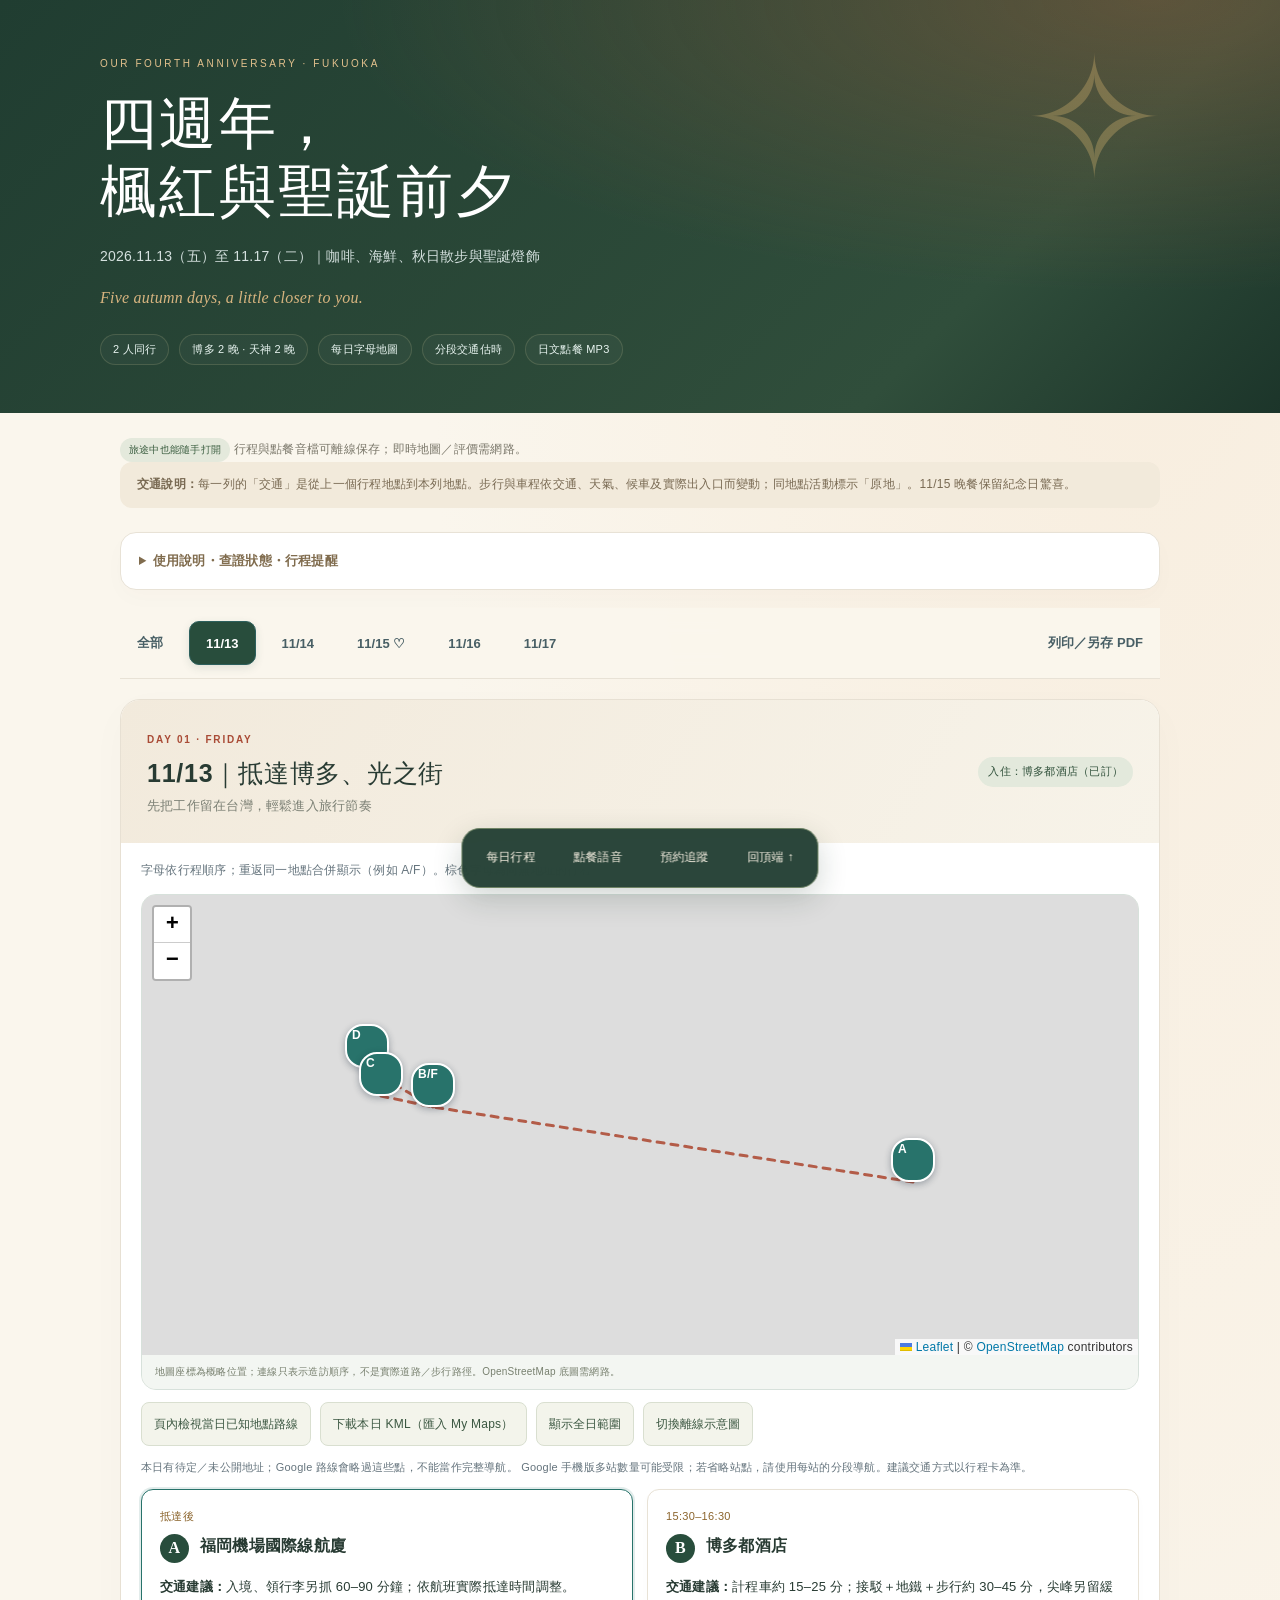
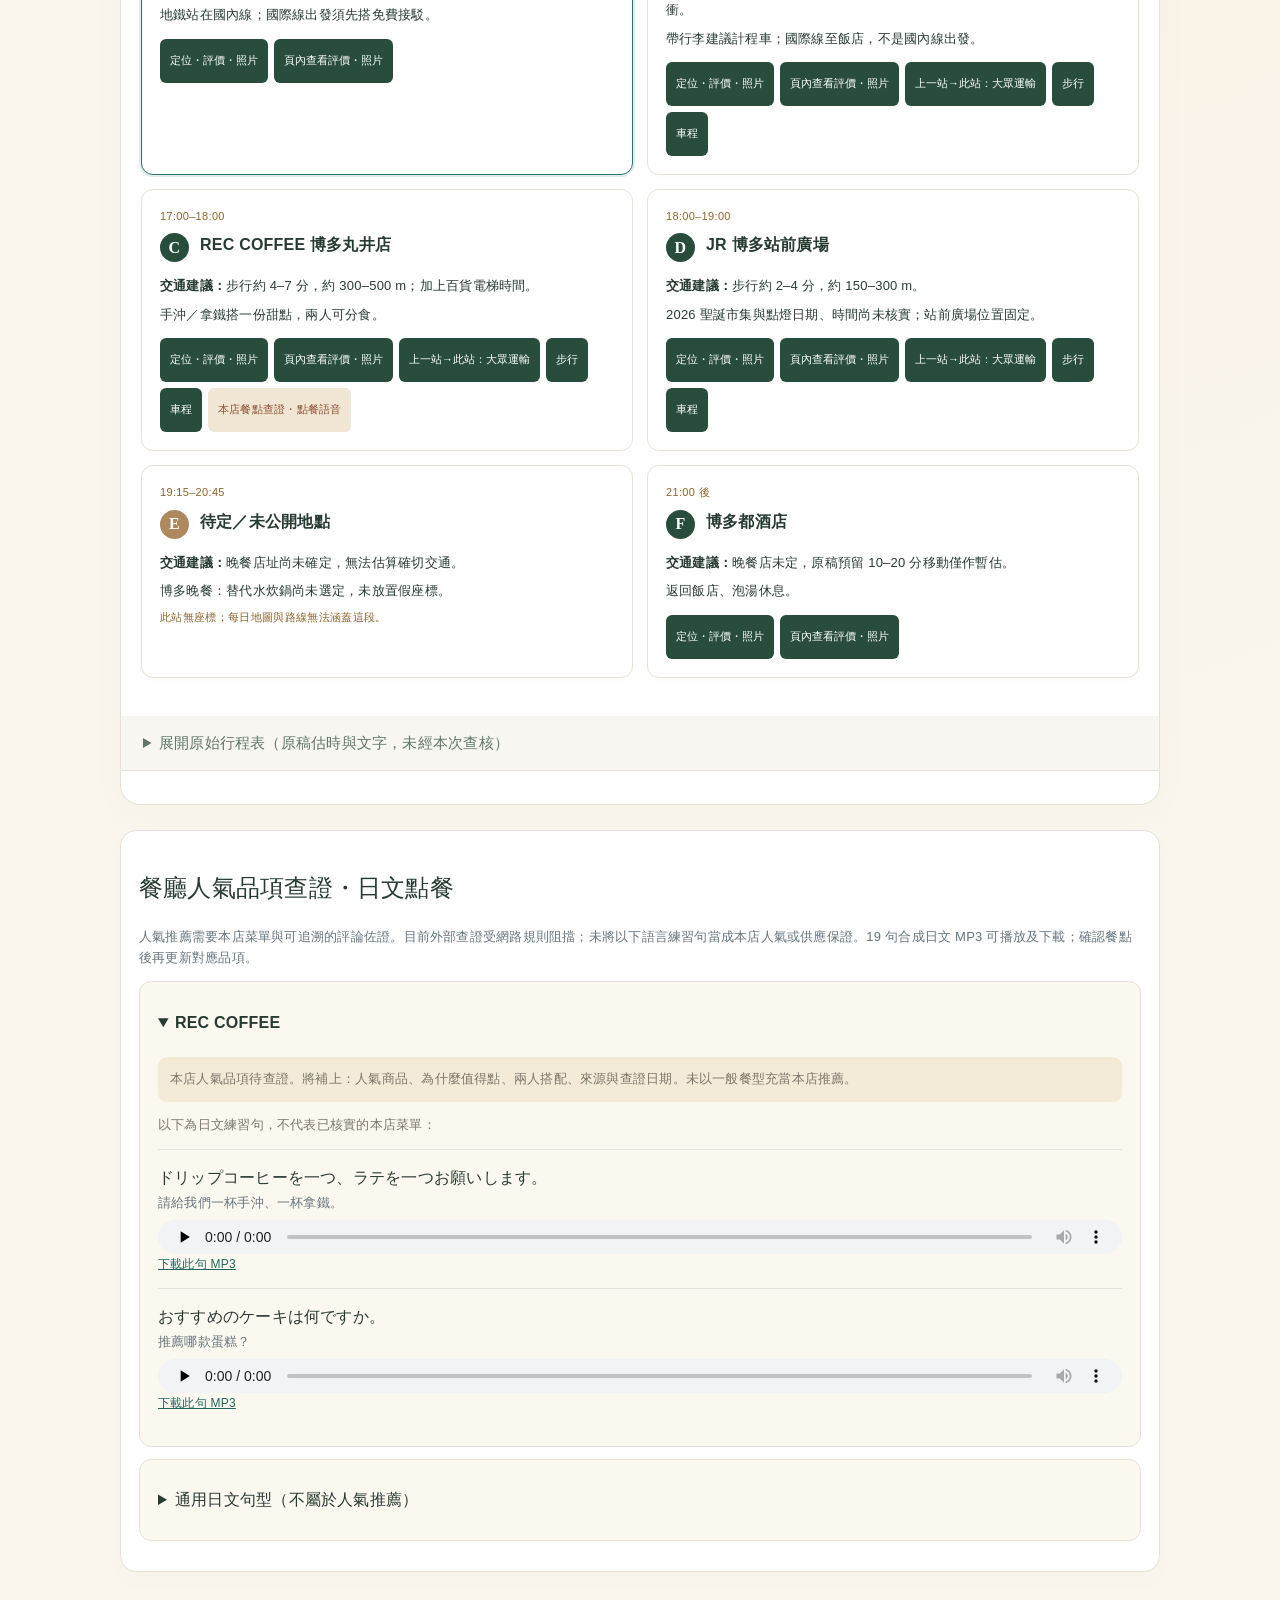
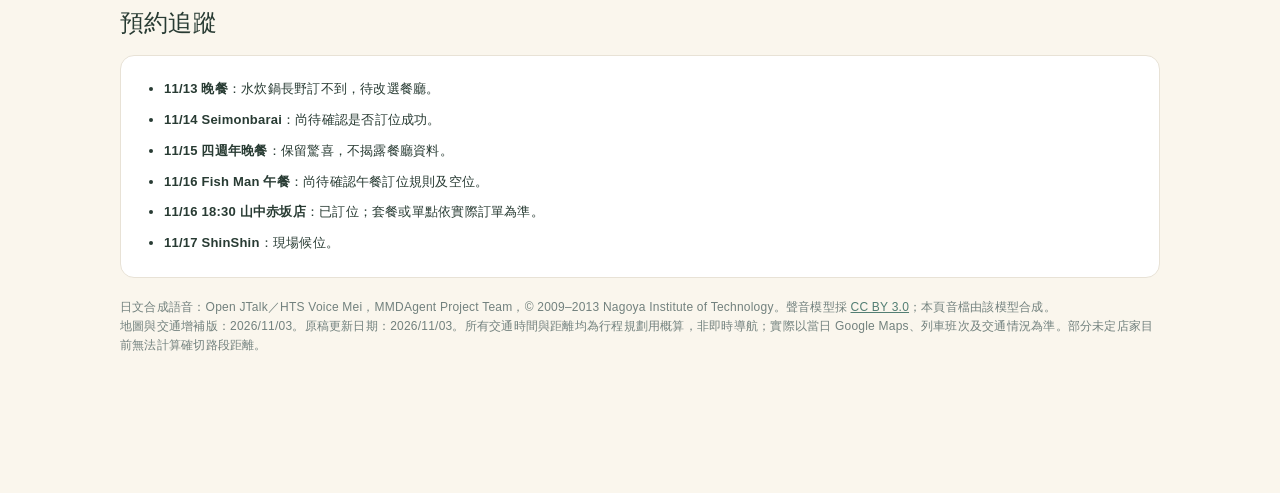
==== offline.html @ ae0b799a "Prepare mobile Fukuoka anniversary itinerary and offline audio" ====
<!doctype html>
<html lang="zh-Hant">
<head>
<meta charset="utf-8"><meta name="viewport" content="width=device-width,initial-scale=1,viewport-fit=cover">
<title>四週年福岡旅行｜每日地圖・交通・評價・日文點餐</title>
<style>
:root{--ink:#23313a;--sub:#65747d;--bg:#f6f4ef;--card:#fff;--line:#e5e5df;--accent:#b35c48;--gold:#d9a75f;--teal:#28736b}*{box-sizing:border-box}body{margin:0;background:var(--bg);color:var(--ink);font:15px/1.6 -apple-system,BlinkMacSystemFont,"Noto Sans TC","PingFang TC",sans-serif}.hero{background:linear-gradient(130deg,#172e34,#315e5d);color:white;padding:48px max(22px,calc((100vw - 1040px)/2)) 36px}.eyebrow{font-size:12px;letter-spacing:.23em;color:#e4c28e}.hero h1{font-family:Georgia,"Noto Serif TC",serif;font-size:clamp(30px,5vw,48px);line-height:1.2;margin:13px 0}.hero p{color:#d5e1df;margin:0}.stats{display:flex;flex-wrap:wrap;gap:10px;margin-top:23px}.chip{padding:6px 12px;border:1px solid #71918c;border-radius:99px;font-size:12px;color:#e8f4f0}.container{max-width:1040px;margin:0 auto;padding:25px 20px 70px}.notice{border-left:4px solid var(--gold);background:#fff8e9;padding:13px 17px;border-radius:7px;margin-bottom:24px}.toolbar{display:flex;gap:9px;flex-wrap:wrap;margin:0 0 22px}.toolbar button{border:1px solid #d7dbd5;background:white;border-radius:100px;padding:9px 16px;font-weight:650;color:#485f65;cursor:pointer}.toolbar button.active{background:#2d605d;color:white;border-color:#2d605d}.day{background:var(--card);border:1px solid var(--line);border-radius:16px;margin:0 0 25px;overflow:hidden;box-shadow:0 8px 24px #26342b08}.dayhead{background:#f0eee8;display:flex;justify-content:space-between;align-items:center;gap:18px;padding:21px 23px}.dayhead small{letter-spacing:.1em;color:#8c6b4b;font-weight:750}.dayhead h2{margin:3px 0 3px;font-size:23px}.dayhead p{margin:0;color:var(--sub);font-size:13px}.hotel{background:#e0eae6;color:#275951;border-radius:8px;padding:6px 10px;font-size:12px;white-space:nowrap}.tablewrap{overflow-x:auto}table{border-collapse:collapse;width:100%;min-width:840px}th{text-align:left;background:#fbfbf9;color:#6c7372;font-size:12px;letter-spacing:.04em;padding:13px 12px;border-bottom:1px solid var(--line)}td{padding:13px 12px;border-bottom:1px solid #efeee9;vertical-align:top}tbody tr:last-child td{border-bottom:0}td.time{font-weight:700;white-space:nowrap;color:#42625e}td.activity{min-width:200px;font-weight:650}td.mode{min-width:150px}td.dist{min-width:110px;font-variant-numeric:tabular-nums}td.note{min-width:220px;color:#68767a;font-size:13px}.tag{display:inline-block;border-radius:6px;padding:2px 7px;margin-top:4px;font-size:11px;font-weight:650}.done{background:#e1f0e9;color:#217254}.pending{background:#fff0d7;color:#946721}.free{background:#e8eff9;color:#536e9a}.secret{background:#f3e6ee;color:#865a72}.links{margin:0;padding:14px 22px 19px;border-top:1px solid var(--line);display:flex;gap:15px;flex-wrap:wrap}.links a{color:#21665e;font-size:13px;text-decoration:none;font-weight:650}.section-title{font-size:21px;margin:32px 0 13px}.tracking{background:white;padding:18px 22px;border-radius:14px;border:1px solid var(--line)}.tracking ul{margin:0;padding-left:21px}.tracking li{padding:5px 0}.foot{font-size:12px;color:#72817e;margin-top:20px}.foot a{color:#527e73}@media(max-width:660px){.hero{padding:38px 21px 30px}.dayhead{padding:18px;display:block}.hotel{display:inline-block;margin-top:10px}.container{padding:18px 12px}.dayhead h2{font-size:21px}.tablewrap{margin:0}.notice{font-size:13px}}@media print{.hero{-webkit-print-color-adjust:exact;print-color-adjust:exact}.toolbar{display:none}.day{break-inside:avoid;box-shadow:none}body{background:white}.container{padding:8px}}

.planner{margin:18px 0}.mapintro{font-size:13px;color:#65747d}.mapbox{position:relative;margin-top:14px;border:1px solid #d7e1db;border-radius:14px;overflow:hidden;background:#eef1e7}.leafmap{height:420px;width:100%}.mapcaption{padding:9px 13px;background:#f3f6f2;font-size:12px}.routebar{display:flex;gap:9px;flex-wrap:wrap;margin:12px 0}.routebar a,.mapbtn{display:inline-block;color:#245e55;background:#edf4ee;border:1px solid #c8d9cf;border-radius:8px;padding:8px 12px;text-decoration:none;font-size:13px}.stops{display:grid;grid-template-columns:repeat(2,minmax(0,1fr));gap:10px}.stop{padding:14px;border:1px solid #e2e5dc;border-radius:12px;background:#fff}.stop.selected{border-color:#28736b;box-shadow:0 0 0 2px #28736b22}.stop h3{font-size:15px;line-height:1.5;margin:3px 0 8px}.stop p{font-size:13px;margin:5px 0}.letter{background:#28736b;color:white;border-radius:50%;width:29px;height:29px;display:inline-grid;place-items:center;margin-right:6px;font-weight:bold}.pendingletter{background:#99774f}.stoplinks{display:flex;flex-wrap:wrap;gap:8px;margin-top:8px}.stoplinks a,.stoplinks button{font:inherit;font-size:12px;color:#21665e;background:#f2f6f0;border:1px solid #dae4d7;border-radius:7px;padding:7px 9px;cursor:pointer;text-decoration:none}.flag{font-size:12px;color:#8b642c}.mapmarker{border-radius:18px;background:#28736b;color:#fff;border:2px solid #fff;box-shadow:0 2px 7px #1235;display:grid;place-items:center;font-weight:750;font-size:12px;white-space:nowrap;padding:0 5px}.livepanel{margin-top:14px;border-radius:12px;border:1px solid #dce4db;padding:14px;background:#f6f8f3}.livepanel h3{margin:0 0 7px;font-size:16px}.livepanel iframe{display:block;width:100%;height:320px;border:0;border-radius:10px;background:#e8eee7}.livepanel p{font-size:12px;color:#65747d}.photo{margin-top:10px}.photo img{width:100%;max-height:300px;object-fit:cover;border-radius:10px}.photo figcaption{font-size:12px}.menubox{padding:14px;border:1px solid #e2e5dc;border-radius:12px;background:#fffcf6;margin:12px 0}.menubox summary{font-weight:700;cursor:pointer}.phrase{border-top:1px solid #e5e5df;padding:10px 0}.phrase strong{display:block;font-size:16px}.phrase span{display:block;color:#65747d;font-size:13px}.phrase audio{display:block;width:100%;height:34px;margin-top:6px}.phrase a{color:#21665e;font-size:12px}.summarynotes{padding:18px;border:1px solid #d5dfd7;border-radius:14px;background:#fff;margin:18px 0}.summarynotes li{margin:7px 0}.fallback{height:420px;background:#edf1e8;display:none}.fallback svg{width:100%;height:100%}.legend{font-size:12px;color:#65747d}.day>.planner{padding:0 20px 20px}details.original summary{padding:15px 22px;cursor:pointer;background:#f7f6f0;color:#60756b}.audiointro{font-size:13px;color:#65747d}.notice a{color:#21665e}@media(max-width:660px){.stops{grid-template-columns:1fr}.leafmap,.fallback{height:350px}.day>.planner{padding:0 12px 12px}.livepanel iframe{height:280px}}@media print{.leafmap,.livepanel iframe,.routebar,audio{display:none}.fallback{display:block!important;height:300px}.stops{grid-template-columns:1fr 1fr}.day{break-inside:auto}.stop,.menubox{break-inside:avoid}.original{display:none}.stoplinks button{display:none}}

/* required styles */

.leaflet-pane,
.leaflet-tile,
.leaflet-marker-icon,
.leaflet-marker-shadow,
.leaflet-tile-container,
.leaflet-pane > svg,
.leaflet-pane > canvas,
.leaflet-zoom-box,
.leaflet-image-layer,
.leaflet-layer {
	position: absolute;
	left: 0;
	top: 0;
	}
.leaflet-container {
	overflow: hidden;
	}
.leaflet-tile,
.leaflet-marker-icon,
.leaflet-marker-shadow {
	-webkit-user-select: none;
	   -moz-user-select: none;
	        user-select: none;
	  -webkit-user-drag: none;
	}
/* Prevents IE11 from highlighting tiles in blue */
.leaflet-tile::selection {
	background: transparent;
}
/* Safari renders non-retina tile on retina better with this, but Chrome is worse */
.leaflet-safari .leaflet-tile {
	image-rendering: -webkit-optimize-contrast;
	}
/* hack that prevents hw layers "stretching" when loading new tiles */
.leaflet-safari .leaflet-tile-container {
	width: 1600px;
	height: 1600px;
	-webkit-transform-origin: 0 0;
	}
.leaflet-marker-icon,
.leaflet-marker-shadow {
	display: block;
	}
/* .leaflet-container svg: reset svg max-width decleration shipped in Joomla! (joomla.org) 3.x */
/* .leaflet-container img: map is broken in FF if you have max-width: 100% on tiles */
.leaflet-container .leaflet-overlay-pane svg {
	max-width: none !important;
	max-height: none !important;
	}
.leaflet-container .leaflet-marker-pane img,
.leaflet-container .leaflet-shadow-pane img,
.leaflet-container .leaflet-tile-pane img,
.leaflet-container img.leaflet-image-layer,
.leaflet-container .leaflet-tile {
	max-width: none !important;
	max-height: none !important;
	width: auto;
	padding: 0;
	}

.leaflet-container img.leaflet-tile {
	/* See: https://bugs.chromium.org/p/chromium/issues/detail?id=600120 */
	mix-blend-mode: plus-lighter;
}

.leaflet-container.leaflet-touch-zoom {
	-ms-touch-action: pan-x pan-y;
	touch-action: pan-x pan-y;
	}
.leaflet-container.leaflet-touch-drag {
	-ms-touch-action: pinch-zoom;
	/* Fallback for FF which doesn't support pinch-zoom */
	touch-action: none;
	touch-action: pinch-zoom;
}
.leaflet-container.leaflet-touch-drag.leaflet-touch-zoom {
	-ms-touch-action: none;
	touch-action: none;
}
.leaflet-container {
	-webkit-tap-highlight-color: transparent;
}
.leaflet-container a {
	-webkit-tap-highlight-color: rgba(51, 181, 229, 0.4);
}
.leaflet-tile {
	filter: inherit;
	visibility: hidden;
	}
.leaflet-tile-loaded {
	visibility: inherit;
	}
.leaflet-zoom-box {
	width: 0;
	height: 0;
	-moz-box-sizing: border-box;
	     box-sizing: border-box;
	z-index: 800;
	}
/* workaround for https://bugzilla.mozilla.org/show_bug.cgi?id=888319 */
.leaflet-overlay-pane svg {
	-moz-user-select: none;
	}

.leaflet-pane         { z-index: 400; }

.leaflet-tile-pane    { z-index: 200; }
.leaflet-overlay-pane { z-index: 400; }
.leaflet-shadow-pane  { z-index: 500; }
.leaflet-marker-pane  { z-index: 600; }
.leaflet-tooltip-pane   { z-index: 650; }
.leaflet-popup-pane   { z-index: 700; }

.leaflet-map-pane canvas { z-index: 100; }
.leaflet-map-pane svg    { z-index: 200; }

.leaflet-vml-shape {
	width: 1px;
	height: 1px;
	}
.lvml {
	behavior: url(#default#VML);
	display: inline-block;
	position: absolute;
	}


/* control positioning */

.leaflet-control {
	position: relative;
	z-index: 800;
	pointer-events: visiblePainted; /* IE 9-10 doesn't have auto */
	pointer-events: auto;
	}
.leaflet-top,
.leaflet-bottom {
	position: absolute;
	z-index: 1000;
	pointer-events: none;
	}
.leaflet-top {
	top: 0;
	}
.leaflet-right {
	right: 0;
	}
.leaflet-bottom {
	bottom: 0;
	}
.leaflet-left {
	left: 0;
	}
.leaflet-control {
	float: left;
	clear: both;
	}
.leaflet-right .leaflet-control {
	float: right;
	}
.leaflet-top .leaflet-control {
	margin-top: 10px;
	}
.leaflet-bottom .leaflet-control {
	margin-bottom: 10px;
	}
.leaflet-left .leaflet-control {
	margin-left: 10px;
	}
.leaflet-right .leaflet-control {
	margin-right: 10px;
	}


/* zoom and fade animations */

.leaflet-fade-anim .leaflet-popup {
	opacity: 0;
	-webkit-transition: opacity 0.2s linear;
	   -moz-transition: opacity 0.2s linear;
	        transition: opacity 0.2s linear;
	}
.leaflet-fade-anim .leaflet-map-pane .leaflet-popup {
	opacity: 1;
	}
.leaflet-zoom-animated {
	-webkit-transform-origin: 0 0;
	    -ms-transform-origin: 0 0;
	        transform-origin: 0 0;
	}
svg.leaflet-zoom-animated {
	will-change: transform;
}

.leaflet-zoom-anim .leaflet-zoom-animated {
	-webkit-transition: -webkit-transform 0.25s cubic-bezier(0,0,0.25,1);
	   -moz-transition:    -moz-transform 0.25s cubic-bezier(0,0,0.25,1);
	        transition:         transform 0.25s cubic-bezier(0,0,0.25,1);
	}
.leaflet-zoom-anim .leaflet-tile,
.leaflet-pan-anim .leaflet-tile {
	-webkit-transition: none;
	   -moz-transition: none;
	        transition: none;
	}

.leaflet-zoom-anim .leaflet-zoom-hide {
	visibility: hidden;
	}


/* cursors */

.leaflet-interactive {
	cursor: pointer;
	}
.leaflet-grab {
	cursor: -webkit-grab;
	cursor:    -moz-grab;
	cursor:         grab;
	}
.leaflet-crosshair,
.leaflet-crosshair .leaflet-interactive {
	cursor: crosshair;
	}
.leaflet-popup-pane,
.leaflet-control {
	cursor: auto;
	}
.leaflet-dragging .leaflet-grab,
.leaflet-dragging .leaflet-grab .leaflet-interactive,
.leaflet-dragging .leaflet-marker-draggable {
	cursor: move;
	cursor: -webkit-grabbing;
	cursor:    -moz-grabbing;
	cursor:         grabbing;
	}

/* marker & overlays interactivity */
.leaflet-marker-icon,
.leaflet-marker-shadow,
.leaflet-image-layer,
.leaflet-pane > svg path,
.leaflet-tile-container {
	pointer-events: none;
	}

.leaflet-marker-icon.leaflet-interactive,
.leaflet-image-layer.leaflet-interactive,
.leaflet-pane > svg path.leaflet-interactive,
svg.leaflet-image-layer.leaflet-interactive path {
	pointer-events: visiblePainted; /* IE 9-10 doesn't have auto */
	pointer-events: auto;
	}

/* visual tweaks */

.leaflet-container {
	background: #ddd;
	outline-offset: 1px;
	}
.leaflet-container a {
	color: #0078A8;
	}
.leaflet-zoom-box {
	border: 2px dotted #38f;
	background: rgba(255,255,255,0.5);
	}


/* general typography */
.leaflet-container {
	font-family: "Helvetica Neue", Arial, Helvetica, sans-serif;
	font-size: 12px;
	font-size: 0.75rem;
	line-height: 1.5;
	}


/* general toolbar styles */

.leaflet-bar {
	box-shadow: 0 1px 5px rgba(0,0,0,0.65);
	border-radius: 4px;
	}
.leaflet-bar a {
	background-color: #fff;
	border-bottom: 1px solid #ccc;
	width: 26px;
	height: 26px;
	line-height: 26px;
	display: block;
	text-align: center;
	text-decoration: none;
	color: black;
	}
.leaflet-bar a,
.leaflet-control-layers-toggle {
	background-position: 50% 50%;
	background-repeat: no-repeat;
	display: block;
	}
.leaflet-bar a:hover,
.leaflet-bar a:focus {
	background-color: #f4f4f4;
	}
.leaflet-bar a:first-child {
	border-top-left-radius: 4px;
	border-top-right-radius: 4px;
	}
.leaflet-bar a:last-child {
	border-bottom-left-radius: 4px;
	border-bottom-right-radius: 4px;
	border-bottom: none;
	}
.leaflet-bar a.leaflet-disabled {
	cursor: default;
	background-color: #f4f4f4;
	color: #bbb;
	}

.leaflet-touch .leaflet-bar a {
	width: 30px;
	height: 30px;
	line-height: 30px;
	}
.leaflet-touch .leaflet-bar a:first-child {
	border-top-left-radius: 2px;
	border-top-right-radius: 2px;
	}
.leaflet-touch .leaflet-bar a:last-child {
	border-bottom-left-radius: 2px;
	border-bottom-right-radius: 2px;
	}

/* zoom control */

.leaflet-control-zoom-in,
.leaflet-control-zoom-out {
	font: bold 18px 'Lucida Console', Monaco, monospace;
	text-indent: 1px;
	}

.leaflet-touch .leaflet-control-zoom-in, .leaflet-touch .leaflet-control-zoom-out  {
	font-size: 22px;
	}


/* layers control */

.leaflet-control-layers {
	box-shadow: 0 1px 5px rgba(0,0,0,0.4);
	background: #fff;
	border-radius: 5px;
	}
.leaflet-control-layers-toggle {
	background-image: url(images/layers.png);
	width: 36px;
	height: 36px;
	}
.leaflet-retina .leaflet-control-layers-toggle {
	background-image: url(images/layers-2x.png);
	background-size: 26px 26px;
	}
.leaflet-touch .leaflet-control-layers-toggle {
	width: 44px;
	height: 44px;
	}
.leaflet-control-layers .leaflet-control-layers-list,
.leaflet-control-layers-expanded .leaflet-control-layers-toggle {
	display: none;
	}
.leaflet-control-layers-expanded .leaflet-control-layers-list {
	display: block;
	position: relative;
	}
.leaflet-control-layers-expanded {
	padding: 6px 10px 6px 6px;
	color: #333;
	background: #fff;
	}
.leaflet-control-layers-scrollbar {
	overflow-y: scroll;
	overflow-x: hidden;
	padding-right: 5px;
	}
.leaflet-control-layers-selector {
	margin-top: 2px;
	position: relative;
	top: 1px;
	}
.leaflet-control-layers label {
	display: block;
	font-size: 13px;
	font-size: 1.08333em;
	}
.leaflet-control-layers-separator {
	height: 0;
	border-top: 1px solid #ddd;
	margin: 5px -10px 5px -6px;
	}

/* Default icon URLs */
.leaflet-default-icon-path { /* used only in path-guessing heuristic, see L.Icon.Default */
	background-image: url(images/marker-icon.png);
	}


/* attribution and scale controls */

.leaflet-container .leaflet-control-attribution {
	background: #fff;
	background: rgba(255, 255, 255, 0.8);
	margin: 0;
	}
.leaflet-control-attribution,
.leaflet-control-scale-line {
	padding: 0 5px;
	color: #333;
	line-height: 1.4;
	}
.leaflet-control-attribution a {
	text-decoration: none;
	}
.leaflet-control-attribution a:hover,
.leaflet-control-attribution a:focus {
	text-decoration: underline;
	}
.leaflet-attribution-flag {
	display: inline !important;
	vertical-align: baseline !important;
	width: 1em;
	height: 0.6669em;
	}
.leaflet-left .leaflet-control-scale {
	margin-left: 5px;
	}
.leaflet-bottom .leaflet-control-scale {
	margin-bottom: 5px;
	}
.leaflet-control-scale-line {
	border: 2px solid #777;
	border-top: none;
	line-height: 1.1;
	padding: 2px 5px 1px;
	white-space: nowrap;
	-moz-box-sizing: border-box;
	     box-sizing: border-box;
	background: rgba(255, 255, 255, 0.8);
	text-shadow: 1px 1px #fff;
	}
.leaflet-control-scale-line:not(:first-child) {
	border-top: 2px solid #777;
	border-bottom: none;
	margin-top: -2px;
	}
.leaflet-control-scale-line:not(:first-child):not(:last-child) {
	border-bottom: 2px solid #777;
	}

.leaflet-touch .leaflet-control-attribution,
.leaflet-touch .leaflet-control-layers,
.leaflet-touch .leaflet-bar {
	box-shadow: none;
	}
.leaflet-touch .leaflet-control-layers,
.leaflet-touch .leaflet-bar {
	border: 2px solid rgba(0,0,0,0.2);
	background-clip: padding-box;
	}


/* popup */

.leaflet-popup {
	position: absolute;
	text-align: center;
	margin-bottom: 20px;
	}
.leaflet-popup-content-wrapper {
	padding: 1px;
	text-align: left;
	border-radius: 12px;
	}
.leaflet-popup-content {
	margin: 13px 24px 13px 20px;
	line-height: 1.3;
	font-size: 13px;
	font-size: 1.08333em;
	min-height: 1px;
	}
.leaflet-popup-content p {
	margin: 17px 0;
	margin: 1.3em 0;
	}
.leaflet-popup-tip-container {
	width: 40px;
	height: 20px;
	position: absolute;
	left: 50%;
	margin-top: -1px;
	margin-left: -20px;
	overflow: hidden;
	pointer-events: none;
	}
.leaflet-popup-tip {
	width: 17px;
	height: 17px;
	padding: 1px;

	margin: -10px auto 0;
	pointer-events: auto;

	-webkit-transform: rotate(45deg);
	   -moz-transform: rotate(45deg);
	    -ms-transform: rotate(45deg);
	        transform: rotate(45deg);
	}
.leaflet-popup-content-wrapper,
.leaflet-popup-tip {
	background: white;
	color: #333;
	box-shadow: 0 3px 14px rgba(0,0,0,0.4);
	}
.leaflet-container a.leaflet-popup-close-button {
	position: absolute;
	top: 0;
	right: 0;
	border: none;
	text-align: center;
	width: 24px;
	height: 24px;
	font: 16px/24px Tahoma, Verdana, sans-serif;
	color: #757575;
	text-decoration: none;
	background: transparent;
	}
.leaflet-container a.leaflet-popup-close-button:hover,
.leaflet-container a.leaflet-popup-close-button:focus {
	color: #585858;
	}
.leaflet-popup-scrolled {
	overflow: auto;
	}

.leaflet-oldie .leaflet-popup-content-wrapper {
	-ms-zoom: 1;
	}
.leaflet-oldie .leaflet-popup-tip {
	width: 24px;
	margin: 0 auto;

	-ms-filter: "progid:DXImageTransform.Microsoft.Matrix(M11=0.70710678, M12=0.70710678, M21=-0.70710678, M22=0.70710678)";
	filter: progid:DXImageTransform.Microsoft.Matrix(M11=0.70710678, M12=0.70710678, M21=-0.70710678, M22=0.70710678);
	}

.leaflet-oldie .leaflet-control-zoom,
.leaflet-oldie .leaflet-control-layers,
.leaflet-oldie .leaflet-popup-content-wrapper,
.leaflet-oldie .leaflet-popup-tip {
	border: 1px solid #999;
	}


/* div icon */

.leaflet-div-icon {
	background: #fff;
	border: 1px solid #666;
	}


/* Tooltip */
/* Base styles for the element that has a tooltip */
.leaflet-tooltip {
	position: absolute;
	padding: 6px;
	background-color: #fff;
	border: 1px solid #fff;
	border-radius: 3px;
	color: #222;
	white-space: nowrap;
	-webkit-user-select: none;
	-moz-user-select: none;
	-ms-user-select: none;
	user-select: none;
	pointer-events: none;
	box-shadow: 0 1px 3px rgba(0,0,0,0.4);
	}
.leaflet-tooltip.leaflet-interactive {
	cursor: pointer;
	pointer-events: auto;
	}
.leaflet-tooltip-top:before,
.leaflet-tooltip-bottom:before,
.leaflet-tooltip-left:before,
.leaflet-tooltip-right:before {
	position: absolute;
	pointer-events: none;
	border: 6px solid transparent;
	background: transparent;
	content: "";
	}

/* Directions */

.leaflet-tooltip-bottom {
	margin-top: 6px;
}
.leaflet-tooltip-top {
	margin-top: -6px;
}
.leaflet-tooltip-bottom:before,
.leaflet-tooltip-top:before {
	left: 50%;
	margin-left: -6px;
	}
.leaflet-tooltip-top:before {
	bottom: 0;
	margin-bottom: -12px;
	border-top-color: #fff;
	}
.leaflet-tooltip-bottom:before {
	top: 0;
	margin-top: -12px;
	margin-left: -6px;
	border-bottom-color: #fff;
	}
.leaflet-tooltip-left {
	margin-left: -6px;
}
.leaflet-tooltip-right {
	margin-left: 6px;
}
.leaflet-tooltip-left:before,
.leaflet-tooltip-right:before {
	top: 50%;
	margin-top: -6px;
	}
.leaflet-tooltip-left:before {
	right: 0;
	margin-right: -12px;
	border-left-color: #fff;
	}
.leaflet-tooltip-right:before {
	left: 0;
	margin-left: -12px;
	border-right-color: #fff;
	}

/* Printing */

@media print {
	/* Prevent printers from removing background-images of controls. */
	.leaflet-control {
		-webkit-print-color-adjust: exact;
		print-color-adjust: exact;
		}
	}


:root{--ink:#283b33;--sub:#7c8075;--bg:#faf6ed;--line:#e8e2d6;--accent:#a94b36;--teal:#284d3c;--gold:#bc914d}body{background:radial-gradient(ellipse at 90% 0,#f4dfc666,transparent 45%),#faf6ed;letter-spacing:.015em}.hero{position:relative;overflow:hidden;padding:56px max(24px,calc((100vw - 1080px)/2)) 48px;background:radial-gradient(ellipse at 90% 0,#b9623d55,transparent 50%),linear-gradient(135deg,#203d31,#304e3b 75%,#1c352a)}.hero:after{content:'✧';position:absolute;right:9%;top:20px;font:170px Georgia;color:#e4be7750;pointer-events:none}.eyebrow{font-size:10px;letter-spacing:.26em}.hero h1{font-family:Georgia,"Noto Serif TC","Songti TC",serif;font-weight:500;font-size:clamp(32px,5vw,57px);letter-spacing:.04em;max-width:800px;margin:18px 0}.hero p{font-size:14px}.hero-note{font-family:Georgia,serif;font-style:italic;color:#d7b47f;margin:18px 0;font-size:16px}.chip{font-size:11px;background:#ffffff08;border-color:#b9b78b35}.container{max-width:1080px;padding-bottom:110px}.notice{background:#f2eadb;border:0;border-radius:12px;font-size:12px;color:#796a53}.summarynotes{border-radius:16px;border-color:#e8e2d6;font-size:13px;box-shadow:0 8px 22px #634b2605}.summarynotes>h2{font-family:Georgia,"Noto Serif TC",serif;font-size:24px;font-weight:500}.toolbar{position:sticky;top:0;z-index:1000;background:#faf6edf5;backdrop-filter:blur(12px);padding:13px 0;margin:0 0 20px;border-bottom:1px solid #e8e2d6;flex-wrap:nowrap;overflow:auto;scrollbar-width:none}.toolbar button{white-space:nowrap;border-radius:10px;padding:10px 16px;background:transparent;border-color:transparent;font-size:13px}.toolbar button.active{background:#284d3c;box-shadow:0 3px 9px #284d3c20}.day{border-radius:20px;border-color:#e7e0d3;box-shadow:0 12px 40px #57472e06}.dayhead{background:linear-gradient(120deg,#f2eadc,#f7f3e9);padding:26px}.dayhead small{font-size:10px;letter-spacing:.18em;color:#a94b36}.dayhead h2{font-size:25px;font-weight:550;letter-spacing:.03em}.hotel{background:#e3e9dc;color:#33533d;border-radius:20px;font-size:11px}.mapintro{font-size:12px;margin:18px 0 10px}.mapbox{border-radius:15px}.stop{position:relative;padding:18px;border-color:#e8e2d6;box-shadow:0 3px 12px #68553704}.stop h3{font-size:16px;margin:8px 0 12px;display:flex;align-items:flex-start;gap:5px}.letter{flex-shrink:0;width:29px;height:29px;background:#284d3c;font-family:Georgia,serif}.pendingletter{background:#ae8960}.stop p{font-size:13px;line-height:1.8}.stop .flag{font-size:11px;letter-spacing:.03em}.stoplinks{margin-top:12px;gap:6px}.stoplinks a,.stoplinks button{background:#f4f5ed;color:#3e5b44;border:0;font-size:11px;padding:9px 10px;border-radius:6px}.stoplinks button{background:#284d3c;color:#fff}.livepanel{margin-top:20px;background:#f3f4ed;border-radius:16px;padding:18px}.livepanel h3{font-size:16px;font-weight:550}.livepanel .google-link{margin:5px 0}.mapbtn,.routebar a{font-size:12px;border-radius:8px;background:#f3f4eb;color:#3b5741;border-color:#d9dfd0}.mapcaption{font-size:10px;color:#78806f}.legend{font-size:11px;line-height:1.8}.tracking{font-size:13px}.section-title{font-family:Georgia,"Noto Serif TC",serif;font-size:24px;font-weight:500}.menubox{background:#fbf8ef;border-color:#e8e2d6;padding:18px}.menubox summary{font-size:16px;font-weight:550}.menubox>p{font-size:13px;color:#7b786b}.phrase{padding:14px 0}.phrase strong{font-weight:500;line-height:1.8}.phrase audio{max-width:480px}.bottomnav{position:fixed;bottom:16px;left:50%;transform:translateX(-50%);display:flex;gap:4px;background:#203d31f2;backdrop-filter:blur(12px);padding:7px;border:1px solid #6f8465;border-radius:18px;box-shadow:0 10px 30px #1b332533;z-index:1100}.bottomnav a{display:block;color:#f7f0e2;text-decoration:none;padding:10px 17px;font-size:12px;white-space:nowrap;border-radius:10px}.bottomnav a:hover{background:#ffffff16}.offlinebadge{display:inline-block;background:#e4e9dc;color:#3b5e40;border-radius:99px;padding:4px 9px;font-size:10px}.offlineinfo{font-size:12px;color:#7b786b}.guide-intro{margin-top:24px}.guide-intro summary{cursor:pointer;font-size:13px;color:#806c4e;font-weight:600}.guide-intro ul{padding-left:20px}.photo button{font-size:12px}a:focus-visible,button:focus-visible,summary:focus-visible{outline:3px solid #bc914d;outline-offset:3px}.printbutton{margin-left:auto}.day[hidden]{display:none!important}@media(min-width:900px){.stops{gap:14px}.planner .leafmap{height:460px}}@media(max-width:660px){.hero{padding:39px 23px 32px}.hero:after{font-size:115px;right:7%;top:19px;opacity:.45}.hero h1{font-size:34px;max-width:280px;line-height:1.45}.hero p{font-size:12px;max-width:290px}.hero-note{font-size:13px;margin-top:12px}.stats{gap:6px;margin-top:19px}.chip{padding:4px 8px;font-size:10px}.container{padding:16px 12px 110px}.toolbar{gap:3px;margin-bottom:15px;padding:10px 0}.toolbar button{padding:10px 12px;font-size:12px}.dayhead{padding:22px 18px}.dayhead h2{font-size:23px}.dayhead p{font-size:12px}.hotel{padding:5px 10px}.day>.planner{padding:0 12px 14px}.stops{gap:10px}.stop{padding:16px}.livepanel{padding:13px}.livepanel h3{font-size:15px}.bottomnav{width:calc(100% - 34px);justify-content:space-around;bottom:12px;gap:0;padding:6px}.bottomnav a{padding:10px;font-size:12px}.notice{font-size:11px}.summarynotes{padding:16px}.foot{font-size:11px}.leaflet-control-attribution{font-size:9px!important}.mapcaption{line-height:1.7}.routebar{gap:7px}.routebar>a:first-child{width:100%;text-align:center;background:#284d3c;color:#fff}.routebar button{flex:1}.mapbox .leafmap{height:340px}}@media print{.bottomnav,.offlineinfo{display:none}.hero{padding:24px}.hero:after{display:none}}

button,a,summary{-webkit-tap-highlight-color:transparent}html{scroll-behavior:smooth;scroll-padding-top:80px}button,.mapbtn,.stoplinks>a,.stoplinks>button,.toolbar button,.bottomnav a{min-height:44px;touch-action:manipulation}.stoplinks>a,.stoplinks>button,.routebar a,.routebar button{display:inline-flex;align-items:center;justify-content:center}.mapmarker{min-height:0}.menubox summary{min-height:44px;align-content:center}.stop,.livepanel{min-width:0;overflow-wrap:anywhere}.phrase audio{max-width:100%}.bottomnav{padding-bottom:max(7px,env(safe-area-inset-bottom));bottom:max(12px,env(safe-area-inset-bottom))}.container{padding-bottom:calc(125px + env(safe-area-inset-bottom))}.bottomnav a{display:grid;place-items:center}.leaflet-control-zoom a{min-height:36px;min-width:36px;line-height:36px!important}.stoplinks .food-link{background:#f1e5d3;color:#8a5036}.menubox[hidden],.livepanel[hidden]{display:none!important}.livepanel .google-link{display:none!important}.recommend-status{background:#f4ead8;padding:12px;border-radius:9px;font-size:12px;color:#8a633b}@media(max-width:660px){.toolbar .printbutton{display:none}.toolbar{scroll-padding-inline:10px}.toolbar button{flex-shrink:0}.bottomnav{padding-bottom:max(6px,env(safe-area-inset-bottom))}.bottomnav a{min-height:46px}.dayhead p{line-height:1.8}.leaflet-control-zoom a{min-height:44px;min-width:44px;line-height:44px!important}.stoplinks>a,.stoplinks>button{min-height:44px;font-size:12px}.mapcaption{font-size:11px}.routebar a{min-height:44px}.phrase strong{font-size:17px}.summarynotes.guide-intro{font-size:12px}.summarynotes.guide-intro summary{min-height:44px;align-content:center}.hero .stats{padding-right:5px}}@media(max-width:360px){.bottomnav a{padding:8px;font-size:11px}.toolbar button{padding:9px 11px}.hero h1{font-size:31px}.dayhead h2{font-size:21px}.hotel{white-space:normal}.stop h3{font-size:15px}}@media(prefers-reduced-motion:reduce){html{scroll-behavior:auto}}
</style>
</head>
<body>
<header class="hero"><div class="eyebrow">OUR FOURTH ANNIVERSARY · FUKUOKA</div><h1>四週年，<br>楓紅與聖誕前夕</h1><p>2026.11.13（五）至 11.17（二）｜咖啡、海鮮、秋日散步與聖誕燈飾</p><div class="hero-note">Five autumn days, a little closer to you.</div><div class="stats"><span class="chip">2 人同行</span><span class="chip">博多 2 晚 · 天神 2 晚</span><span class="chip">每日字母地圖</span><span class="chip">分段交通估時</span><span class="chip">日文點餐 MP3</span></div></header>
<main class="container" id="top"><div class="offlineinfo"><span class="offlinebadge" id="cache-status">旅途中也能隨手打開</span> 行程與點餐音檔可離線保存；即時地圖／評價需網路。</div><div class="notice"><b>交通說明：</b>每一列的「交通」是從上一個行程地點到本列地點。步行與車程依交通、天氣、候車及實際出入口而變動；同地點活動標示「原地」。11/15 晚餐保留紀念日驚喜。</div><details class="summarynotes guide-intro"><summary>使用說明・查證狀態・行程提醒</summary><b>這份行程怎麼用</b><ul><li>每天各一張互動地圖，A → B → C 依行程排序；點擊標記／地點卡可開啟 Google 地圖、評價與照片入口。</li><li>保留所有原稿時段與活動；回程飯店也列入。未知餐廳不放假標記，參道與河畔屬區域定位。所有座標未經即時店址核實。</li><li>Google Maps 星等、評論數與店家實拍須在線查看；本次製作環境無法連線核實，頁內不編造評分。部分景點可按鈕載入有來源的 Wikipedia 實景照片。</li><li>交通為規劃估算、非 2026/11/13–17 即時班表；包含候車的估時仍可能因七五三週末／市集活動增加。特別注意 11/14 太宰府行程與 11/16 公園至午餐的時間銜接。</li><li>聖誕市集與燈飾的 2026 開放日期及時間尚未核實。<a href="https://christmas-advent.jp/" target="_blank" rel="noopener">出發前查活動官網 ↗</a>。<a href="#order">前往餐廳推薦／日文點餐音檔 ↓</a></li></ul></details><nav class="toolbar" id="filters" aria-label="選擇行程日期"><button class="active" data-day="all">全部</button><button data-day="1">11/13</button><button data-day="2">11/14</button><button data-day="3">11/15 ♡</button><button data-day="4">11/16</button><button data-day="5">11/17</button><button class="printbutton" onclick="window.print()">列印／另存 PDF</button></nav>
<section class="day" data-day="1"><div class="dayhead"><div><small>DAY 01 · FRIDAY</small><h2>11/13｜抵達博多、光之街</h2><p>先把工作留在台灣，輕鬆進入旅行節奏</p></div><span class="hotel">入住：博多都酒店（已訂）</span></div><details class="original"><summary>展開原始行程表（原稿估時與文字，未經本次查核）</summary><div class="tablewrap"><table><thead><tr><th>時間</th><th>行程</th><th>上一站 → 此站交通</th><th>距離估算</th><th>備註／狀態</th></tr></thead><tbody>
<tr><td class="time">15:30–16:30</td><td class="activity">福岡機場 → 博多都酒店</td><td class="mode">計程車 15–25 分；或接駁車＋地鐵＋步行約 30–45 分</td><td class="dist">道路約 4–6 km</td><td class="note">抵達國際線、入境及行李時間另計；計程車較省力。<br><span class="tag done">飯店已訂</span></td></tr>
<tr><td class="time">17:00–18:00</td><td class="activity">REC COFFEE 博多丸井店</td><td class="mode">步行約 4–7 分</td><td class="dist">約 300–500 m</td><td class="note">手沖咖啡、茶與甜點。</td></tr>
<tr><td class="time">18:00–19:00</td><td class="activity">JR 博多站前「光之街」聖誕市集</td><td class="mode">步行約 2–4 分</td><td class="dist">約 150–300 m</td><td class="note">燈飾、熱飲、聖誕限定杯。</td></tr>
<tr><td class="time">19:15–20:45</td><td class="activity">博多晚餐（待替換水炊鍋）</td><td class="mode">待選店後計算</td><td class="dist">待定</td><td class="note">水炊鍋長野未訂到，優先找替代水炊鍋。<br><span class="tag pending">尚未訂位</span></td></tr>
<tr><td class="time">21:00 後</td><td class="activity">博多都酒店，泡湯休息</td><td class="mode">依晚餐店址；預留 10–20 分移動</td><td class="dist">待定</td><td class="note">不再排其他景點。</td></tr>
</tbody></table></div></details><div class="links"><a target="_blank" href="https://www.google.com/maps/search/?api=1&query=Miyako+Hotel+Hakata">飯店地圖 ↗</a><a target="_blank" href="https://www.google.com/maps/search/?api=1&query=REC+COFFEE+Hakata+Marui">咖啡店地圖 ↗</a></div></section>
<section class="day" data-day="2"><div class="dayhead"><div><small>DAY 02 · SATURDAY</small><h2>11/14｜太宰府、抹茶與海鮮</h2><p>神社秋景、參道茶屋，晚上回福岡吃海鮮</p></div><span class="hotel">住宿：博多都酒店</span></div><details class="original"><summary>展開原始行程表（原稿估時與文字，未經本次查核）</summary><div class="tablewrap"><table><thead><tr><th>時間</th><th>行程</th><th>上一站 → 此站交通</th><th>距離估算</th><th>備註／狀態</th></tr></thead><tbody>
<tr><td class="time">09:00–10:00</td><td class="activity">早餐</td><td class="mode">飯店或步行 5–10 分</td><td class="dist">0–700 m</td><td class="note">依當天起床時間調整。</td></tr>
<tr><td class="time">10:00–11:00</td><td class="activity">博多 → 竈門神社</td><td class="mode">計程車約 35–55 分；大眾運輸約 65–90 分</td><td class="dist">道路約 19–23 km</td><td class="note">建議計程車或包車；大眾交通需轉乘到太宰府再搭巴士／計程車。</td></tr>
<tr><td class="time">11:00–12:00</td><td class="activity">竈門神社</td><td class="mode">原地步行</td><td class="dist">園區內</td><td class="note">賞秋景、結緣御守；紅葉依實際天氣。</td></tr>
<tr><td class="time">12:15–14:30</td><td class="activity">太宰府天滿宮與參道午餐</td><td class="mode">計程車約 8–12 分；或步行下坡約 30–40 分</td><td class="dist">約 2–3 km</td><td class="note">抹茶、梅枝餅、參道散步。</td></tr>
<tr><td class="time">14:30–15:30</td><td class="activity">參道茶屋及伴手禮</td><td class="mode">步行</td><td class="dist">約 0.5–1 km</td><td class="note">留白，不趕行程。</td></tr>
<tr><td class="time">15:30–17:00</td><td class="activity">返回博多都酒店</td><td class="mode">大眾運輸約 55–75 分；計程車約 35–55 分</td><td class="dist">道路約 18–22 km</td><td class="note">預留晚間換裝與休息。</td></tr>
<tr><td class="time">18:00–20:00</td><td class="activity">Seimonbarai 海鮮居酒屋</td><td class="mode">計程車約 10–15 分；地鐵＋步行約 15–25 分</td><td class="dist">道路約 2–3 km</td><td class="note">玄界灘海鮮、刺身、熟食。<br><span class="tag pending">尚未確認訂位</span></td></tr>
<tr><td class="time">20:00–20:40</td><td class="activity">中洲川端河畔散步</td><td class="mode">步行約 5–10 分</td><td class="dist">約 300–700 m</td><td class="note">夜景拍照；回博多飯店計程車約 10–15 分。</td></tr>
</tbody></table></div></details><div class="links"><a target="_blank" href="https://www.google.com/maps/search/?api=1&query=Kamado+Shrine+Dazaifu">竈門神社地圖 ↗</a><a target="_blank" href="https://www.google.com/maps/search/?api=1&query=Seimonbarai+Fukuoka">Seimonbarai 地圖 ↗</a></div></section>
<section class="day" data-day="3"><div class="dayhead"><div><small>DAY 03 · SUNDAY</small><h2>11/15｜四週年紀念日</h2><p>舒服地度過一整天，晚餐留給驚喜</p></div><span class="hotel">入住：ONE FUKUOKA HOTEL（已訂）</span></div><details class="original"><summary>展開原始行程表（原稿估時與文字，未經本次查核）</summary><div class="tablewrap"><table><thead><tr><th>時間</th><th>行程</th><th>上一站 → 此站交通</th><th>距離估算</th><th>備註／狀態</th></tr></thead><tbody>
<tr><td class="time">09:30–11:00</td><td class="activity">早餐、整理行李、退房</td><td class="mode">飯店內</td><td class="dist">原地</td><td class="note">不趕早。</td></tr>
<tr><td class="time">11:00–12:00</td><td class="activity">移動至 ONE FUKUOKA HOTEL</td><td class="mode">計程車約 12–20 分；地鐵＋步行約 15–25 分</td><td class="dist">道路約 3–4 km</td><td class="note">先寄放行李，實際入住依飯店時間。<br><span class="tag done">飯店已訂</span></td></tr>
<tr><td class="time">12:00–13:30</td><td class="activity">天神午餐與咖啡</td><td class="mode">步行約 5–15 分</td><td class="dist">約 300–1000 m</td><td class="note">餐廳彈性選擇。</td></tr>
<tr><td class="time">14:00–16:30</td><td class="activity">飯店休息與設施</td><td class="mode">步行回飯店約 5–15 分</td><td class="dist">約 300–1000 m</td><td class="note">客房、浴缸、住客空間。</td></tr>
<tr><td class="time">16:30–17:30</td><td class="activity">天神抹茶／逛街，或繼續飯店時光</td><td class="mode">步行約 5–10 分</td><td class="dist">約 300–700 m</td><td class="note">不強制塞行程。</td></tr>
<tr><td class="time">18:00–20:30</td><td class="activity">四週年紀念晚餐</td><td class="mode">視當日安排，預留 15–25 分移動</td><td class="dist">保留驚喜</td><td class="note"><span class="tag secret">紀念日安排</span></td></tr>
<tr><td class="time">20:30 後</td><td class="activity">THE ROOF／飯店夜景</td><td class="mode">回 ONE FUKUOKA HOTEL</td><td class="dist">依前一站</td><td class="note">若營業與座位允許，喝杯飲品結束這天。</td></tr>
</tbody></table></div></details><div class="links"><a target="_blank" href="https://www.google.com/maps/search/?api=1&query=ONE+FUKUOKA+HOTEL">ONE FUKUOKA HOTEL 地圖 ↗</a></div></section>
<section class="day" data-day="4"><div class="dayhead"><div><small>DAY 04 · MONDAY</small><h2>11/16｜六本松、大濠公園、牛腸鍋</h2><p>文青街區與湖景，晚上接聖誕燈飾</p></div><span class="hotel">住宿：ONE FUKUOKA HOTEL</span></div><details class="original"><summary>展開原始行程表（原稿估時與文字，未經本次查核）</summary><div class="tablewrap"><table><thead><tr><th>時間</th><th>行程</th><th>上一站 → 此站交通</th><th>距離估算</th><th>備註／狀態</th></tr></thead><tbody>
<tr><td class="time">09:30–10:00</td><td class="activity">天神 → AMAM DACOTAN 六本松本店</td><td class="mode">計程車約 12–20 分；地鐵＋步行約 20–30 分</td><td class="dist">道路約 3–4 km</td><td class="note">熱門麵包店，可能候位。</td></tr>
<tr><td class="time">10:00–10:45</td><td class="activity">AMAM DACOTAN 購買麵包</td><td class="mode">原地</td><td class="dist">原地</td><td class="note">可外帶至公園。</td></tr>
<tr><td class="time">10:45–12:15</td><td class="activity">大濠公園散步、湖景</td><td class="mode">步行約 12–20 分（依公園入口）</td><td class="dist">約 0.9–1.5 km</td><td class="note">湖畔散步、拍照與休息。</td></tr>
<tr><td class="time">12:30–14:00</td><td class="activity">Fish Man（魚男）海鮮午餐</td><td class="mode">計程車約 10–15 分；步行約 25–35 分</td><td class="dist">約 2–2.5 km</td><td class="note">創意海鮮；先確認午餐是否接受預約。<br><span class="tag pending">待確認</span></td></tr>
<tr><td class="time">14:30–17:45</td><td class="activity">ONE FUKUOKA HOTEL 休息</td><td class="mode">步行約 10–15 分</td><td class="dist">約 0.8–1.2 km</td><td class="note">晚餐前保留完整休息時間。</td></tr>
<tr><td class="time">18:30–20:00</td><td class="activity">博多牛腸鍋 山中赤坂店</td><td class="mode">計程車約 8–12 分；步行約 15–20 分</td><td class="dist">約 1.2–1.6 km</td><td class="note">招牌味噌牛腸鍋。<br><span class="tag done">已訂位</span></td></tr>
<tr><td class="time">20:00–20:40</td><td class="activity">大名花園城市聖誕燈飾</td><td class="mode">步行約 8–12 分</td><td class="dist">約 600–900 m</td><td class="note">馬車燈飾與城市廣場。</td></tr>
<tr><td class="time">20:40–21:30</td><td class="activity">天神市役所西側聖誕市集</td><td class="mode">步行約 12–17 分</td><td class="dist">約 0.9–1.2 km</td><td class="note">熱紅酒、聖誕小屋和限定杯；平日營業至 23:00。</td></tr>
<tr><td class="time">21:30 後</td><td class="activity">天神中央公園（選去）／回飯店</td><td class="mode">公園約步行 5–8 分；回飯店約 5–10 分</td><td class="dist">約 300–700 m</td><td class="note">視體力決定，不必全部跑完。</td></tr>
</tbody></table></div></details><div class="links"><a target="_blank" href="https://www.google.com/maps/search/?api=1&query=AMAM+DACOTAN+Ropponmatsu">AMAM DACOTAN 地圖 ↗</a><a target="_blank" href="https://www.google.com/maps/search/?api=1&query=Hakata+Motsunabe+Yamanaka+Akasaka">山中赤坂店地圖 ↗</a><a target="_blank" href="https://christmas-advent.jp/fukuoka-tenjin/">天神聖誕市集官網 ↗</a></div></section>
<section class="day" data-day="5"><div class="dayhead"><div><small>DAY 05 · TUESDAY</small><h2>11/17｜拉麵與最後的咖啡</h2><p>收拾伴手禮，留足機場交通時間</p></div><span class="hotel">19:20 長榮班機返台</span></div><details class="original"><summary>展開原始行程表（原稿估時與文字，未經本次查核）</summary><div class="tablewrap"><table><thead><tr><th>時間</th><th>行程</th><th>上一站 → 此站交通</th><th>距離估算</th><th>備註／狀態</th></tr></thead><tbody>
<tr><td class="time">09:30–10:30</td><td class="activity">早餐、退房、寄放行李</td><td class="mode">飯店內</td><td class="dist">原地</td><td class="note">行李寄放請先向飯店確認。</td></tr>
<tr><td class="time">11:00–12:00</td><td class="activity">ShinShin 福岡 PARCO 店拉麵</td><td class="mode">步行約 5–10 分</td><td class="dist">約 350–650 m</td><td class="note">現場排隊，營業狀況出發前再確認。<br><span class="tag free">現場候位</span></td></tr>
<tr><td class="time">12:00–14:30</td><td class="activity">天神購物、咖啡／抹茶採買</td><td class="mode">商圈步行約 5–15 分</td><td class="dist">約 0.5–1.5 km</td><td class="note">咖啡豆、茶粉、伴手禮。</td></tr>
<tr><td class="time">14:30–15:00</td><td class="activity">返回 ONE FUKUOKA HOTEL 領行李</td><td class="mode">步行約 5–15 分</td><td class="dist">約 0.4–1 km</td><td class="note">準時離開商圈。</td></tr>
<tr><td class="time">15:00–16:00</td><td class="activity">天神 → 福岡機場國際線航廈</td><td class="mode">計程車約 20–35 分；或地鐵約 11 分＋國內線到國際線接駁及步行約 20–35 分</td><td class="dist">道路約 7–9 km</td><td class="note">地鐵只到國內線，須轉免費航廈接駁車；交通時間含緩衝估算。</td></tr>
<tr><td class="time">19:20</td><td class="activity">長榮航空返台</td><td class="mode">機場報到、安檢、出境</td><td class="dist">原地</td><td class="note">建議約 16:00 前到國際線，留足報到時間。</td></tr>
</tbody></table></div></details><div class="links"><a target="_blank" href="https://www.google.com/maps/search/?api=1&query=ShinShin+Fukuoka+PARCO">ShinShin PARCO 地圖 ↗</a><a target="_blank" href="https://www.fukuoka-airport.jp/en/access/bus.html">福岡機場交通資訊 ↗</a></div></section>
<h2 class="section-title">預約追蹤</h2><div class="tracking" id="reservations"><ul><li><b>11/13 晚餐</b>：水炊鍋長野訂不到，待改選餐廳。</li><li><b>11/14 Seimonbarai</b>：尚待確認是否訂位成功。</li><li><b>11/15 四週年晚餐</b>：保留驚喜，不揭露餐廳資料。</li><li><b>11/16 Fish Man 午餐</b>：尚待確認午餐訂位規則及空位。</li><li><b>11/16 18:30 山中赤坂店</b>：已訂位；套餐或單點依實際訂單為準。</li><li><b>11/17 ShinShin</b>：現場候位。</li></ul></div>
<p class="foot">日文合成語音：Open JTalk／HTS Voice Mei，MMDAgent Project Team，© 2009–2013 Nagoya Institute of Technology。聲音模型採 <a href="https://creativecommons.org/licenses/by/3.0/" target="_blank" rel="noopener">CC BY 3.0</a>；本頁音檔由該模型合成。<br>地圖與交通增補版：2026/11/03。原稿更新日期：2026/11/03。所有交通時間與距離均為行程規劃用概算，非即時導航；實際以當日 Google Maps、列車班次及交通情況為準。部分未定店家目前無法計算確切路段距離。</p>
</main><script>document.querySelectorAll('#filters button[data-day]').forEach(btn=>btn.addEventListener('click',()=>{document.querySelectorAll('#filters button[data-day]').forEach(b=>b.classList.remove('active'));btn.classList.add('active');document.querySelectorAll('.day').forEach(d=>d.hidden=btn.dataset.day!=='all'&&d.dataset.day!==btn.dataset.day);}))</script>
<script>/* @preserve
 * Leaflet 1.9.4, a JS library for interactive maps. https://leafletjs.com
 * (c) 2010-2023 Vladimir Agafonkin, (c) 2010-2011 CloudMade
 */
!function(t,e){"object"==typeof exports&&"undefined"!=typeof module?e(exports):"function"==typeof define&&define.amd?define(["exports"],e):e((t="undefined"!=typeof globalThis?globalThis:t||self).leaflet={})}(this,function(t){"use strict";function l(t){for(var e,i,n=1,o=arguments.length;n<o;n++)for(e in i=arguments[n])t[e]=i[e];return t}var R=Object.create||function(t){return N.prototype=t,new N};function N(){}function a(t,e){var i,n=Array.prototype.slice;return t.bind?t.bind.apply(t,n.call(arguments,1)):(i=n.call(arguments,2),function(){return t.apply(e,i.length?i.concat(n.call(arguments)):arguments)})}var D=0;function h(t){return"_leaflet_id"in t||(t._leaflet_id=++D),t._leaflet_id}function j(t,e,i){var n,o,s=function(){n=!1,o&&(r.apply(i,o),o=!1)},r=function(){n?o=arguments:(t.apply(i,arguments),setTimeout(s,e),n=!0)};return r}function H(t,e,i){var n=e[1],e=e[0],o=n-e;return t===n&&i?t:((t-e)%o+o)%o+e}function u(){return!1}function i(t,e){return!1===e?t:(e=Math.pow(10,void 0===e?6:e),Math.round(t*e)/e)}function W(t){return t.trim?t.trim():t.replace(/^\s+|\s+$/g,"")}function F(t){return W(t).split(/\s+/)}function c(t,e){for(var i in Object.prototype.hasOwnProperty.call(t,"options")||(t.options=t.options?R(t.options):{}),e)t.options[i]=e[i];return t.options}function U(t,e,i){var n,o=[];for(n in t)o.push(encodeURIComponent(i?n.toUpperCase():n)+"="+encodeURIComponent(t[n]));return(e&&-1!==e.indexOf("?")?"&":"?")+o.join("&")}var V=/\{ *([\w_ -]+) *\}/g;function q(t,i){return t.replace(V,function(t,e){e=i[e];if(void 0===e)throw new Error("No value provided for variable "+t);return e="function"==typeof e?e(i):e})}var d=Array.isArray||function(t){return"[object Array]"===Object.prototype.toString.call(t)};function G(t,e){for(var i=0;i<t.length;i++)if(t[i]===e)return i;return-1}var K="[data-uri]";function Y(t){return window["webkit"+t]||window["moz"+t]||window["ms"+t]}var X=0;function J(t){var e=+new Date,i=Math.max(0,16-(e-X));return X=e+i,window.setTimeout(t,i)}var $=window.requestAnimationFrame||Y("RequestAnimationFrame")||J,Q=window.cancelAnimationFrame||Y("CancelAnimationFrame")||Y("CancelRequestAnimationFrame")||function(t){window.clearTimeout(t)};function x(t,e,i){if(!i||$!==J)return $.call(window,a(t,e));t.call(e)}function r(t){t&&Q.call(window,t)}var tt={__proto__:null,extend:l,create:R,bind:a,get lastId(){return D},stamp:h,throttle:j,wrapNum:H,falseFn:u,formatNum:i,trim:W,splitWords:F,setOptions:c,getParamString:U,template:q,isArray:d,indexOf:G,emptyImageUrl:K,requestFn:$,cancelFn:Q,requestAnimFrame:x,cancelAnimFrame:r};function et(){}et.extend=function(t){function e(){c(this),this.initialize&&this.initialize.apply(this,arguments),this.callInitHooks()}var i,n=e.__super__=this.prototype,o=R(n);for(i in(o.constructor=e).prototype=o,this)Object.prototype.hasOwnProperty.call(this,i)&&"prototype"!==i&&"__super__"!==i&&(e[i]=this[i]);if(t.statics&&l(e,t.statics),t.includes){var s=t.includes;if("undefined"!=typeof L&&L&&L.Mixin){s=d(s)?s:[s];for(var r=0;r<s.length;r++)s[r]===L.Mixin.Events&&console.warn("Deprecated include of L.Mixin.Events: this property will be removed in future releases, please inherit from L.Evented instead.",(new Error).stack)}l.apply(null,[o].concat(t.includes))}return l(o,t),delete o.statics,delete o.includes,o.options&&(o.options=n.options?R(n.options):{},l(o.options,t.options)),o._initHooks=[],o.callInitHooks=function(){if(!this._initHooksCalled){n.callInitHooks&&n.callInitHooks.call(this),this._initHooksCalled=!0;for(var t=0,e=o._initHooks.length;t<e;t++)o._initHooks[t].call(this)}},e},et.include=function(t){var e=this.prototype.options;return l(this.prototype,t),t.options&&(this.prototype.options=e,this.mergeOptions(t.options)),this},et.mergeOptions=function(t){return l(this.prototype.options,t),this},et.addInitHook=function(t){var e=Array.prototype.slice.call(arguments,1),i="function"==typeof t?t:function(){this[t].apply(this,e)};return this.prototype._initHooks=this.prototype._initHooks||[],this.prototype._initHooks.push(i),this};var e={on:function(t,e,i){if("object"==typeof t)for(var n in t)this._on(n,t[n],e);else for(var o=0,s=(t=F(t)).length;o<s;o++)this._on(t[o],e,i);return this},off:function(t,e,i){if(arguments.length)if("object"==typeof t)for(var n in t)this._off(n,t[n],e);else{t=F(t);for(var o=1===arguments.length,s=0,r=t.length;s<r;s++)o?this._off(t[s]):this._off(t[s],e,i)}else delete this._events;return this},_on:function(t,e,i,n){"function"!=typeof e?console.warn("wrong listener type: "+typeof e):!1===this._listens(t,e,i)&&(e={fn:e,ctx:i=i===this?void 0:i},n&&(e.once=!0),this._events=this._events||{},this._events[t]=this._events[t]||[],this._events[t].push(e))},_off:function(t,e,i){var n,o,s;if(this._events&&(n=this._events[t]))if(1===arguments.length){if(this._firingCount)for(o=0,s=n.length;o<s;o++)n[o].fn=u;delete this._events[t]}else"function"!=typeof e?console.warn("wrong listener type: "+typeof e):!1!==(e=this._listens(t,e,i))&&(i=n[e],this._firingCount&&(i.fn=u,this._events[t]=n=n.slice()),n.splice(e,1))},fire:function(t,e,i){if(this.listens(t,i)){var n=l({},e,{type:t,target:this,sourceTarget:e&&e.sourceTarget||this});if(this._events){var o=this._events[t];if(o){this._firingCount=this._firingCount+1||1;for(var s=0,r=o.length;s<r;s++){var a=o[s],h=a.fn;a.once&&this.off(t,h,a.ctx),h.call(a.ctx||this,n)}this._firingCount--}}i&&this._propagateEvent(n)}return this},listens:function(t,e,i,n){"string"!=typeof t&&console.warn('"string" type argument expected');var o=e,s=("function"!=typeof e&&(n=!!e,i=o=void 0),this._events&&this._events[t]);if(s&&s.length&&!1!==this._listens(t,o,i))return!0;if(n)for(var r in this._eventParents)if(this._eventParents[r].listens(t,e,i,n))return!0;return!1},_listens:function(t,e,i){if(this._events){var n=this._events[t]||[];if(!e)return!!n.length;i===this&&(i=void 0);for(var o=0,s=n.length;o<s;o++)if(n[o].fn===e&&n[o].ctx===i)return o}return!1},once:function(t,e,i){if("object"==typeof t)for(var n in t)this._on(n,t[n],e,!0);else for(var o=0,s=(t=F(t)).length;o<s;o++)this._on(t[o],e,i,!0);return this},addEventParent:function(t){return this._eventParents=this._eventParents||{},this._eventParents[h(t)]=t,this},removeEventParent:function(t){return this._eventParents&&delete this._eventParents[h(t)],this},_propagateEvent:function(t){for(var e in this._eventParents)this._eventParents[e].fire(t.type,l({layer:t.target,propagatedFrom:t.target},t),!0)}},it=(e.addEventListener=e.on,e.removeEventListener=e.clearAllEventListeners=e.off,e.addOneTimeEventListener=e.once,e.fireEvent=e.fire,e.hasEventListeners=e.listens,et.extend(e));function p(t,e,i){this.x=i?Math.round(t):t,this.y=i?Math.round(e):e}var nt=Math.trunc||function(t){return 0<t?Math.floor(t):Math.ceil(t)};function m(t,e,i){return t instanceof p?t:d(t)?new p(t[0],t[1]):null==t?t:"object"==typeof t&&"x"in t&&"y"in t?new p(t.x,t.y):new p(t,e,i)}function f(t,e){if(t)for(var i=e?[t,e]:t,n=0,o=i.length;n<o;n++)this.extend(i[n])}function _(t,e){return!t||t instanceof f?t:new f(t,e)}function s(t,e){if(t)for(var i=e?[t,e]:t,n=0,o=i.length;n<o;n++)this.extend(i[n])}function g(t,e){return t instanceof s?t:new s(t,e)}function v(t,e,i){if(isNaN(t)||isNaN(e))throw new Error("Invalid LatLng object: ("+t+", "+e+")");this.lat=+t,this.lng=+e,void 0!==i&&(this.alt=+i)}function w(t,e,i){return t instanceof v?t:d(t)&&"object"!=typeof t[0]?3===t.length?new v(t[0],t[1],t[2]):2===t.length?new v(t[0],t[1]):null:null==t?t:"object"==typeof t&&"lat"in t?new v(t.lat,"lng"in t?t.lng:t.lon,t.alt):void 0===e?null:new v(t,e,i)}p.prototype={clone:function(){return new p(this.x,this.y)},add:function(t){return this.clone()._add(m(t))},_add:function(t){return this.x+=t.x,this.y+=t.y,this},subtract:function(t){return this.clone()._subtract(m(t))},_subtract:function(t){return this.x-=t.x,this.y-=t.y,this},divideBy:function(t){return this.clone()._divideBy(t)},_divideBy:function(t){return this.x/=t,this.y/=t,this},multiplyBy:function(t){return this.clone()._multiplyBy(t)},_multiplyBy:function(t){return this.x*=t,this.y*=t,this},scaleBy:function(t){return new p(this.x*t.x,this.y*t.y)},unscaleBy:function(t){return new p(this.x/t.x,this.y/t.y)},round:function(){return this.clone()._round()},_round:function(){return this.x=Math.round(this.x),this.y=Math.round(this.y),this},floor:function(){return this.clone()._floor()},_floor:function(){return this.x=Math.floor(this.x),this.y=Math.floor(this.y),this},ceil:function(){return this.clone()._ceil()},_ceil:function(){return this.x=Math.ceil(this.x),this.y=Math.ceil(this.y),this},trunc:function(){return this.clone()._trunc()},_trunc:function(){return this.x=nt(this.x),this.y=nt(this.y),this},distanceTo:function(t){var e=(t=m(t)).x-this.x,t=t.y-this.y;return Math.sqrt(e*e+t*t)},equals:function(t){return(t=m(t)).x===this.x&&t.y===this.y},contains:function(t){return t=m(t),Math.abs(t.x)<=Math.abs(this.x)&&Math.abs(t.y)<=Math.abs(this.y)},toString:function(){return"Point("+i(this.x)+", "+i(this.y)+")"}},f.prototype={extend:function(t){var e,i;if(t){if(t instanceof p||"number"==typeof t[0]||"x"in t)e=i=m(t);else if(e=(t=_(t)).min,i=t.max,!e||!i)return this;this.min||this.max?(this.min.x=Math.min(e.x,this.min.x),this.max.x=Math.max(i.x,this.max.x),this.min.y=Math.min(e.y,this.min.y),this.max.y=Math.max(i.y,this.max.y)):(this.min=e.clone(),this.max=i.clone())}return this},getCenter:function(t){return m((this.min.x+this.max.x)/2,(this.min.y+this.max.y)/2,t)},getBottomLeft:function(){return m(this.min.x,this.max.y)},getTopRight:function(){return m(this.max.x,this.min.y)},getTopLeft:function(){return this.min},getBottomRight:function(){return this.max},getSize:function(){return this.max.subtract(this.min)},contains:function(t){var e,i;return(t=("number"==typeof t[0]||t instanceof p?m:_)(t))instanceof f?(e=t.min,i=t.max):e=i=t,e.x>=this.min.x&&i.x<=this.max.x&&e.y>=this.min.y&&i.y<=this.max.y},intersects:function(t){t=_(t);var e=this.min,i=this.max,n=t.min,t=t.max,o=t.x>=e.x&&n.x<=i.x,t=t.y>=e.y&&n.y<=i.y;return o&&t},overlaps:function(t){t=_(t);var e=this.min,i=this.max,n=t.min,t=t.max,o=t.x>e.x&&n.x<i.x,t=t.y>e.y&&n.y<i.y;return o&&t},isValid:function(){return!(!this.min||!this.max)},pad:function(t){var e=this.min,i=this.max,n=Math.abs(e.x-i.x)*t,t=Math.abs(e.y-i.y)*t;return _(m(e.x-n,e.y-t),m(i.x+n,i.y+t))},equals:function(t){return!!t&&(t=_(t),this.min.equals(t.getTopLeft())&&this.max.equals(t.getBottomRight()))}},s.prototype={extend:function(t){var e,i,n=this._southWest,o=this._northEast;if(t instanceof v)i=e=t;else{if(!(t instanceof s))return t?this.extend(w(t)||g(t)):this;if(e=t._southWest,i=t._northEast,!e||!i)return this}return n||o?(n.lat=Math.min(e.lat,n.lat),n.lng=Math.min(e.lng,n.lng),o.lat=Math.max(i.lat,o.lat),o.lng=Math.max(i.lng,o.lng)):(this._southWest=new v(e.lat,e.lng),this._northEast=new v(i.lat,i.lng)),this},pad:function(t){var e=this._southWest,i=this._northEast,n=Math.abs(e.lat-i.lat)*t,t=Math.abs(e.lng-i.lng)*t;return new s(new v(e.lat-n,e.lng-t),new v(i.lat+n,i.lng+t))},getCenter:function(){return new v((this._southWest.lat+this._northEast.lat)/2,(this._southWest.lng+this._northEast.lng)/2)},getSouthWest:function(){return this._southWest},getNorthEast:function(){return this._northEast},getNorthWest:function(){return new v(this.getNorth(),this.getWest())},getSouthEast:function(){return new v(this.getSouth(),this.getEast())},getWest:function(){return this._southWest.lng},getSouth:function(){return this._southWest.lat},getEast:function(){return this._northEast.lng},getNorth:function(){return this._northEast.lat},contains:function(t){t=("number"==typeof t[0]||t instanceof v||"lat"in t?w:g)(t);var e,i,n=this._southWest,o=this._northEast;return t instanceof s?(e=t.getSouthWest(),i=t.getNorthEast()):e=i=t,e.lat>=n.lat&&i.lat<=o.lat&&e.lng>=n.lng&&i.lng<=o.lng},intersects:function(t){t=g(t);var e=this._southWest,i=this._northEast,n=t.getSouthWest(),t=t.getNorthEast(),o=t.lat>=e.lat&&n.lat<=i.lat,t=t.lng>=e.lng&&n.lng<=i.lng;return o&&t},overlaps:function(t){t=g(t);var e=this._southWest,i=this._northEast,n=t.getSouthWest(),t=t.getNorthEast(),o=t.lat>e.lat&&n.lat<i.lat,t=t.lng>e.lng&&n.lng<i.lng;return o&&t},toBBoxString:function(){return[this.getWest(),this.getSouth(),this.getEast(),this.getNorth()].join(",")},equals:function(t,e){return!!t&&(t=g(t),this._southWest.equals(t.getSouthWest(),e)&&this._northEast.equals(t.getNorthEast(),e))},isValid:function(){return!(!this._southWest||!this._northEast)}};var ot={latLngToPoint:function(t,e){t=this.projection.project(t),e=this.scale(e);return this.transformation._transform(t,e)},pointToLatLng:function(t,e){e=this.scale(e),t=this.transformation.untransform(t,e);return this.projection.unproject(t)},project:function(t){return this.projection.project(t)},unproject:function(t){return this.projection.unproject(t)},scale:function(t){return 256*Math.pow(2,t)},zoom:function(t){return Math.log(t/256)/Math.LN2},getProjectedBounds:function(t){var e;return this.infinite?null:(e=this.projection.bounds,t=this.scale(t),new f(this.transformation.transform(e.min,t),this.transformation.transform(e.max,t)))},infinite:!(v.prototype={equals:function(t,e){return!!t&&(t=w(t),Math.max(Math.abs(this.lat-t.lat),Math.abs(this.lng-t.lng))<=(void 0===e?1e-9:e))},toString:function(t){return"LatLng("+i(this.lat,t)+", "+i(this.lng,t)+")"},distanceTo:function(t){return st.distance(this,w(t))},wrap:function(){return st.wrapLatLng(this)},toBounds:function(t){var t=180*t/40075017,e=t/Math.cos(Math.PI/180*this.lat);return g([this.lat-t,this.lng-e],[this.lat+t,this.lng+e])},clone:function(){return new v(this.lat,this.lng,this.alt)}}),wrapLatLng:function(t){var e=this.wrapLng?H(t.lng,this.wrapLng,!0):t.lng;return new v(this.wrapLat?H(t.lat,this.wrapLat,!0):t.lat,e,t.alt)},wrapLatLngBounds:function(t){var e=t.getCenter(),i=this.wrapLatLng(e),n=e.lat-i.lat,e=e.lng-i.lng;return 0==n&&0==e?t:(i=t.getSouthWest(),t=t.getNorthEast(),new s(new v(i.lat-n,i.lng-e),new v(t.lat-n,t.lng-e)))}},st=l({},ot,{wrapLng:[-180,180],R:6371e3,distance:function(t,e){var i=Math.PI/180,n=t.lat*i,o=e.lat*i,s=Math.sin((e.lat-t.lat)*i/2),e=Math.sin((e.lng-t.lng)*i/2),t=s*s+Math.cos(n)*Math.cos(o)*e*e,i=2*Math.atan2(Math.sqrt(t),Math.sqrt(1-t));return this.R*i}}),rt=6378137,rt={R:rt,MAX_LATITUDE:85.0511287798,project:function(t){var e=Math.PI/180,i=this.MAX_LATITUDE,i=Math.max(Math.min(i,t.lat),-i),i=Math.sin(i*e);return new p(this.R*t.lng*e,this.R*Math.log((1+i)/(1-i))/2)},unproject:function(t){var e=180/Math.PI;return new v((2*Math.atan(Math.exp(t.y/this.R))-Math.PI/2)*e,t.x*e/this.R)},bounds:new f([-(rt=rt*Math.PI),-rt],[rt,rt])};function at(t,e,i,n){d(t)?(this._a=t[0],this._b=t[1],this._c=t[2],this._d=t[3]):(this._a=t,this._b=e,this._c=i,this._d=n)}function ht(t,e,i,n){return new at(t,e,i,n)}at.prototype={transform:function(t,e){return this._transform(t.clone(),e)},_transform:function(t,e){return t.x=(e=e||1)*(this._a*t.x+this._b),t.y=e*(this._c*t.y+this._d),t},untransform:function(t,e){return new p((t.x/(e=e||1)-this._b)/this._a,(t.y/e-this._d)/this._c)}};var lt=l({},st,{code:"EPSG:3857",projection:rt,transformation:ht(lt=.5/(Math.PI*rt.R),.5,-lt,.5)}),ut=l({},lt,{code:"EPSG:900913"});function ct(t){return document.createElementNS("http://www.w3.org/2000/svg",t)}function dt(t,e){for(var i,n,o,s,r="",a=0,h=t.length;a<h;a++){for(i=0,n=(o=t[a]).length;i<n;i++)r+=(i?"L":"M")+(s=o[i]).x+" "+s.y;r+=e?b.svg?"z":"x":""}return r||"M0 0"}var _t=document.documentElement.style,pt="ActiveXObject"in window,mt=pt&&!document.addEventListener,n="msLaunchUri"in navigator&&!("documentMode"in document),ft=y("webkit"),gt=y("android"),vt=y("android 2")||y("android 3"),yt=parseInt(/WebKit\/([0-9]+)|$/.exec(navigator.userAgent)[1],10),yt=gt&&y("Google")&&yt<537&&!("AudioNode"in window),xt=!!window.opera,wt=!n&&y("chrome"),bt=y("gecko")&&!ft&&!xt&&!pt,Pt=!wt&&y("safari"),Lt=y("phantom"),o="OTransition"in _t,Tt=0===navigator.platform.indexOf("Win"),Mt=pt&&"transition"in _t,zt="WebKitCSSMatrix"in window&&"m11"in new window.WebKitCSSMatrix&&!vt,_t="MozPerspective"in _t,Ct=!window.L_DISABLE_3D&&(Mt||zt||_t)&&!o&&!Lt,Zt="undefined"!=typeof orientation||y("mobile"),St=Zt&&ft,Et=Zt&&zt,kt=!window.PointerEvent&&window.MSPointerEvent,Ot=!(!window.PointerEvent&&!kt),At="ontouchstart"in window||!!window.TouchEvent,Bt=!window.L_NO_TOUCH&&(At||Ot),It=Zt&&xt,Rt=Zt&&bt,Nt=1<(window.devicePixelRatio||window.screen.deviceXDPI/window.screen.logicalXDPI),Dt=function(){var t=!1;try{var e=Object.defineProperty({},"passive",{get:function(){t=!0}});window.addEventListener("testPassiveEventSupport",u,e),window.removeEventListener("testPassiveEventSupport",u,e)}catch(t){}return t}(),jt=!!document.createElement("canvas").getContext,Ht=!(!document.createElementNS||!ct("svg").createSVGRect),Wt=!!Ht&&((Wt=document.createElement("div")).innerHTML="<svg/>","http://www.w3.org/2000/svg"===(Wt.firstChild&&Wt.firstChild.namespaceURI));function y(t){return 0<=navigator.userAgent.toLowerCase().indexOf(t)}var b={ie:pt,ielt9:mt,edge:n,webkit:ft,android:gt,android23:vt,androidStock:yt,opera:xt,chrome:wt,gecko:bt,safari:Pt,phantom:Lt,opera12:o,win:Tt,ie3d:Mt,webkit3d:zt,gecko3d:_t,any3d:Ct,mobile:Zt,mobileWebkit:St,mobileWebkit3d:Et,msPointer:kt,pointer:Ot,touch:Bt,touchNative:At,mobileOpera:It,mobileGecko:Rt,retina:Nt,passiveEvents:Dt,canvas:jt,svg:Ht,vml:!Ht&&function(){try{var t=document.createElement("div"),e=(t.innerHTML='<v:shape adj="1"/>',t.firstChild);return e.style.behavior="url(#default#VML)",e&&"object"==typeof e.adj}catch(t){return!1}}(),inlineSvg:Wt,mac:0===navigator.platform.indexOf("Mac"),linux:0===navigator.platform.indexOf("Linux")},Ft=b.msPointer?"MSPointerDown":"pointerdown",Ut=b.msPointer?"MSPointerMove":"pointermove",Vt=b.msPointer?"MSPointerUp":"pointerup",qt=b.msPointer?"MSPointerCancel":"pointercancel",Gt={touchstart:Ft,touchmove:Ut,touchend:Vt,touchcancel:qt},Kt={touchstart:function(t,e){e.MSPOINTER_TYPE_TOUCH&&e.pointerType===e.MSPOINTER_TYPE_TOUCH&&O(e);ee(t,e)},touchmove:ee,touchend:ee,touchcancel:ee},Yt={},Xt=!1;function Jt(t,e,i){return"touchstart"!==e||Xt||(document.addEventListener(Ft,$t,!0),document.addEventListener(Ut,Qt,!0),document.addEventListener(Vt,te,!0),document.addEventListener(qt,te,!0),Xt=!0),Kt[e]?(i=Kt[e].bind(this,i),t.addEventListener(Gt[e],i,!1),i):(console.warn("wrong event specified:",e),u)}function $t(t){Yt[t.pointerId]=t}function Qt(t){Yt[t.pointerId]&&(Yt[t.pointerId]=t)}function te(t){delete Yt[t.pointerId]}function ee(t,e){if(e.pointerType!==(e.MSPOINTER_TYPE_MOUSE||"mouse")){for(var i in e.touches=[],Yt)e.touches.push(Yt[i]);e.changedTouches=[e],t(e)}}var ie=200;function ne(t,i){t.addEventListener("dblclick",i);var n,o=0;function e(t){var e;1!==t.detail?n=t.detail:"mouse"===t.pointerType||t.sourceCapabilities&&!t.sourceCapabilities.firesTouchEvents||((e=Ne(t)).some(function(t){return t instanceof HTMLLabelElement&&t.attributes.for})&&!e.some(function(t){return t instanceof HTMLInputElement||t instanceof HTMLSelectElement})||((e=Date.now())-o<=ie?2===++n&&i(function(t){var e,i,n={};for(i in t)e=t[i],n[i]=e&&e.bind?e.bind(t):e;return(t=n).type="dblclick",n.detail=2,n.isTrusted=!1,n._simulated=!0,n}(t)):n=1,o=e))}return t.addEventListener("click",e),{dblclick:i,simDblclick:e}}var oe,se,re,ae,he,le,ue=we(["transform","webkitTransform","OTransform","MozTransform","msTransform"]),ce=we(["webkitTransition","transition","OTransition","MozTransition","msTransition"]),de="webkitTransition"===ce||"OTransition"===ce?ce+"End":"transitionend";function _e(t){return"string"==typeof t?document.getElementById(t):t}function pe(t,e){var i=t.style[e]||t.currentStyle&&t.currentStyle[e];return"auto"===(i=i&&"auto"!==i||!document.defaultView?i:(t=document.defaultView.getComputedStyle(t,null))?t[e]:null)?null:i}function P(t,e,i){t=document.createElement(t);return t.className=e||"",i&&i.appendChild(t),t}function T(t){var e=t.parentNode;e&&e.removeChild(t)}function me(t){for(;t.firstChild;)t.removeChild(t.firstChild)}function fe(t){var e=t.parentNode;e&&e.lastChild!==t&&e.appendChild(t)}function ge(t){var e=t.parentNode;e&&e.firstChild!==t&&e.insertBefore(t,e.firstChild)}function ve(t,e){return void 0!==t.classList?t.classList.contains(e):0<(t=xe(t)).length&&new RegExp("(^|\\s)"+e+"(\\s|$)").test(t)}function M(t,e){var i;if(void 0!==t.classList)for(var n=F(e),o=0,s=n.length;o<s;o++)t.classList.add(n[o]);else ve(t,e)||ye(t,((i=xe(t))?i+" ":"")+e)}function z(t,e){void 0!==t.classList?t.classList.remove(e):ye(t,W((" "+xe(t)+" ").replace(" "+e+" "," ")))}function ye(t,e){void 0===t.className.baseVal?t.className=e:t.className.baseVal=e}function xe(t){return void 0===(t=t.correspondingElement?t.correspondingElement:t).className.baseVal?t.className:t.className.baseVal}function C(t,e){if("opacity"in t.style)t.style.opacity=e;else if("filter"in t.style){var i=!1,n="DXImageTransform.Microsoft.Alpha";try{i=t.filters.item(n)}catch(t){if(1===e)return}e=Math.round(100*e),i?(i.Enabled=100!==e,i.Opacity=e):t.style.filter+=" progid:"+n+"(opacity="+e+")"}}function we(t){for(var e=document.documentElement.style,i=0;i<t.length;i++)if(t[i]in e)return t[i];return!1}function be(t,e,i){e=e||new p(0,0);t.style[ue]=(b.ie3d?"translate("+e.x+"px,"+e.y+"px)":"translate3d("+e.x+"px,"+e.y+"px,0)")+(i?" scale("+i+")":"")}function Z(t,e){t._leaflet_pos=e,b.any3d?be(t,e):(t.style.left=e.x+"px",t.style.top=e.y+"px")}function Pe(t){return t._leaflet_pos||new p(0,0)}function Le(){S(window,"dragstart",O)}function Te(){k(window,"dragstart",O)}function Me(t){for(;-1===t.tabIndex;)t=t.parentNode;t.style&&(ze(),le=(he=t).style.outlineStyle,t.style.outlineStyle="none",S(window,"keydown",ze))}function ze(){he&&(he.style.outlineStyle=le,le=he=void 0,k(window,"keydown",ze))}function Ce(t){for(;!((t=t.parentNode).offsetWidth&&t.offsetHeight||t===document.body););return t}function Ze(t){var e=t.getBoundingClientRect();return{x:e.width/t.offsetWidth||1,y:e.height/t.offsetHeight||1,boundingClientRect:e}}ae="onselectstart"in document?(re=function(){S(window,"selectstart",O)},function(){k(window,"selectstart",O)}):(se=we(["userSelect","WebkitUserSelect","OUserSelect","MozUserSelect","msUserSelect"]),re=function(){var t;se&&(t=document.documentElement.style,oe=t[se],t[se]="none")},function(){se&&(document.documentElement.style[se]=oe,oe=void 0)});pt={__proto__:null,TRANSFORM:ue,TRANSITION:ce,TRANSITION_END:de,get:_e,getStyle:pe,create:P,remove:T,empty:me,toFront:fe,toBack:ge,hasClass:ve,addClass:M,removeClass:z,setClass:ye,getClass:xe,setOpacity:C,testProp:we,setTransform:be,setPosition:Z,getPosition:Pe,get disableTextSelection(){return re},get enableTextSelection(){return ae},disableImageDrag:Le,enableImageDrag:Te,preventOutline:Me,restoreOutline:ze,getSizedParentNode:Ce,getScale:Ze};function S(t,e,i,n){if(e&&"object"==typeof e)for(var o in e)ke(t,o,e[o],i);else for(var s=0,r=(e=F(e)).length;s<r;s++)ke(t,e[s],i,n);return this}var E="_leaflet_events";function k(t,e,i,n){if(1===arguments.length)Se(t),delete t[E];else if(e&&"object"==typeof e)for(var o in e)Oe(t,o,e[o],i);else if(e=F(e),2===arguments.length)Se(t,function(t){return-1!==G(e,t)});else for(var s=0,r=e.length;s<r;s++)Oe(t,e[s],i,n);return this}function Se(t,e){for(var i in t[E]){var n=i.split(/\d/)[0];e&&!e(n)||Oe(t,n,null,null,i)}}var Ee={mouseenter:"mouseover",mouseleave:"mouseout",wheel:!("onwheel"in window)&&"mousewheel"};function ke(e,t,i,n){var o,s,r=t+h(i)+(n?"_"+h(n):"");e[E]&&e[E][r]||(s=o=function(t){return i.call(n||e,t||window.event)},!b.touchNative&&b.pointer&&0===t.indexOf("touch")?o=Jt(e,t,o):b.touch&&"dblclick"===t?o=ne(e,o):"addEventListener"in e?"touchstart"===t||"touchmove"===t||"wheel"===t||"mousewheel"===t?e.addEventListener(Ee[t]||t,o,!!b.passiveEvents&&{passive:!1}):"mouseenter"===t||"mouseleave"===t?e.addEventListener(Ee[t],o=function(t){t=t||window.event,We(e,t)&&s(t)},!1):e.addEventListener(t,s,!1):e.attachEvent("on"+t,o),e[E]=e[E]||{},e[E][r]=o)}function Oe(t,e,i,n,o){o=o||e+h(i)+(n?"_"+h(n):"");var s,r,i=t[E]&&t[E][o];i&&(!b.touchNative&&b.pointer&&0===e.indexOf("touch")?(n=t,r=i,Gt[s=e]?n.removeEventListener(Gt[s],r,!1):console.warn("wrong event specified:",s)):b.touch&&"dblclick"===e?(n=i,(r=t).removeEventListener("dblclick",n.dblclick),r.removeEventListener("click",n.simDblclick)):"removeEventListener"in t?t.removeEventListener(Ee[e]||e,i,!1):t.detachEvent("on"+e,i),t[E][o]=null)}function Ae(t){return t.stopPropagation?t.stopPropagation():t.originalEvent?t.originalEvent._stopped=!0:t.cancelBubble=!0,this}function Be(t){return ke(t,"wheel",Ae),this}function Ie(t){return S(t,"mousedown touchstart dblclick contextmenu",Ae),t._leaflet_disable_click=!0,this}function O(t){return t.preventDefault?t.preventDefault():t.returnValue=!1,this}function Re(t){return O(t),Ae(t),this}function Ne(t){if(t.composedPath)return t.composedPath();for(var e=[],i=t.target;i;)e.push(i),i=i.parentNode;return e}function De(t,e){var i,n;return e?(n=(i=Ze(e)).boundingClientRect,new p((t.clientX-n.left)/i.x-e.clientLeft,(t.clientY-n.top)/i.y-e.clientTop)):new p(t.clientX,t.clientY)}var je=b.linux&&b.chrome?window.devicePixelRatio:b.mac?3*window.devicePixelRatio:0<window.devicePixelRatio?2*window.devicePixelRatio:1;function He(t){return b.edge?t.wheelDeltaY/2:t.deltaY&&0===t.deltaMode?-t.deltaY/je:t.deltaY&&1===t.deltaMode?20*-t.deltaY:t.deltaY&&2===t.deltaMode?60*-t.deltaY:t.deltaX||t.deltaZ?0:t.wheelDelta?(t.wheelDeltaY||t.wheelDelta)/2:t.detail&&Math.abs(t.detail)<32765?20*-t.detail:t.detail?t.detail/-32765*60:0}function We(t,e){var i=e.relatedTarget;if(!i)return!0;try{for(;i&&i!==t;)i=i.parentNode}catch(t){return!1}return i!==t}var mt={__proto__:null,on:S,off:k,stopPropagation:Ae,disableScrollPropagation:Be,disableClickPropagation:Ie,preventDefault:O,stop:Re,getPropagationPath:Ne,getMousePosition:De,getWheelDelta:He,isExternalTarget:We,addListener:S,removeListener:k},Fe=it.extend({run:function(t,e,i,n){this.stop(),this._el=t,this._inProgress=!0,this._duration=i||.25,this._easeOutPower=1/Math.max(n||.5,.2),this._startPos=Pe(t),this._offset=e.subtract(this._startPos),this._startTime=+new Date,this.fire("start"),this._animate()},stop:function(){this._inProgress&&(this._step(!0),this._complete())},_animate:function(){this._animId=x(this._animate,this),this._step()},_step:function(t){var e=+new Date-this._startTime,i=1e3*this._duration;e<i?this._runFrame(this._easeOut(e/i),t):(this._runFrame(1),this._complete())},_runFrame:function(t,e){t=this._startPos.add(this._offset.multiplyBy(t));e&&t._round(),Z(this._el,t),this.fire("step")},_complete:function(){r(this._animId),this._inProgress=!1,this.fire("end")},_easeOut:function(t){return 1-Math.pow(1-t,this._easeOutPower)}}),A=it.extend({options:{crs:lt,center:void 0,zoom:void 0,minZoom:void 0,maxZoom:void 0,layers:[],maxBounds:void 0,renderer:void 0,zoomAnimation:!0,zoomAnimationThreshold:4,fadeAnimation:!0,markerZoomAnimation:!0,transform3DLimit:8388608,zoomSnap:1,zoomDelta:1,trackResize:!0},initialize:function(t,e){e=c(this,e),this._handlers=[],this._layers={},this._zoomBoundLayers={},this._sizeChanged=!0,this._initContainer(t),this._initLayout(),this._onResize=a(this._onResize,this),this._initEvents(),e.maxBounds&&this.setMaxBounds(e.maxBounds),void 0!==e.zoom&&(this._zoom=this._limitZoom(e.zoom)),e.center&&void 0!==e.zoom&&this.setView(w(e.center),e.zoom,{reset:!0}),this.callInitHooks(),this._zoomAnimated=ce&&b.any3d&&!b.mobileOpera&&this.options.zoomAnimation,this._zoomAnimated&&(this._createAnimProxy(),S(this._proxy,de,this._catchTransitionEnd,this)),this._addLayers(this.options.layers)},setView:function(t,e,i){if((e=void 0===e?this._zoom:this._limitZoom(e),t=this._limitCenter(w(t),e,this.options.maxBounds),i=i||{},this._stop(),this._loaded&&!i.reset&&!0!==i)&&(void 0!==i.animate&&(i.zoom=l({animate:i.animate},i.zoom),i.pan=l({animate:i.animate,duration:i.duration},i.pan)),this._zoom!==e?this._tryAnimatedZoom&&this._tryAnimatedZoom(t,e,i.zoom):this._tryAnimatedPan(t,i.pan)))return clearTimeout(this._sizeTimer),this;return this._resetView(t,e,i.pan&&i.pan.noMoveStart),this},setZoom:function(t,e){return this._loaded?this.setView(this.getCenter(),t,{zoom:e}):(this._zoom=t,this)},zoomIn:function(t,e){return t=t||(b.any3d?this.options.zoomDelta:1),this.setZoom(this._zoom+t,e)},zoomOut:function(t,e){return t=t||(b.any3d?this.options.zoomDelta:1),this.setZoom(this._zoom-t,e)},setZoomAround:function(t,e,i){var n=this.getZoomScale(e),o=this.getSize().divideBy(2),t=(t instanceof p?t:this.latLngToContainerPoint(t)).subtract(o).multiplyBy(1-1/n),n=this.containerPointToLatLng(o.add(t));return this.setView(n,e,{zoom:i})},_getBoundsCenterZoom:function(t,e){e=e||{},t=t.getBounds?t.getBounds():g(t);var i=m(e.paddingTopLeft||e.padding||[0,0]),n=m(e.paddingBottomRight||e.padding||[0,0]),o=this.getBoundsZoom(t,!1,i.add(n));return(o="number"==typeof e.maxZoom?Math.min(e.maxZoom,o):o)===1/0?{center:t.getCenter(),zoom:o}:(e=n.subtract(i).divideBy(2),n=this.project(t.getSouthWest(),o),i=this.project(t.getNorthEast(),o),{center:this.unproject(n.add(i).divideBy(2).add(e),o),zoom:o})},fitBounds:function(t,e){if((t=g(t)).isValid())return t=this._getBoundsCenterZoom(t,e),this.setView(t.center,t.zoom,e);throw new Error("Bounds are not valid.")},fitWorld:function(t){return this.fitBounds([[-90,-180],[90,180]],t)},panTo:function(t,e){return this.setView(t,this._zoom,{pan:e})},panBy:function(t,e){var i;return e=e||{},(t=m(t).round()).x||t.y?(!0===e.animate||this.getSize().contains(t)?(this._panAnim||(this._panAnim=new Fe,this._panAnim.on({step:this._onPanTransitionStep,end:this._onPanTransitionEnd},this)),e.noMoveStart||this.fire("movestart"),!1!==e.animate?(M(this._mapPane,"leaflet-pan-anim"),i=this._getMapPanePos().subtract(t).round(),this._panAnim.run(this._mapPane,i,e.duration||.25,e.easeLinearity)):(this._rawPanBy(t),this.fire("move").fire("moveend"))):this._resetView(this.unproject(this.project(this.getCenter()).add(t)),this.getZoom()),this):this.fire("moveend")},flyTo:function(n,o,t){if(!1===(t=t||{}).animate||!b.any3d)return this.setView(n,o,t);this._stop();var s=this.project(this.getCenter()),r=this.project(n),e=this.getSize(),a=this._zoom,h=(n=w(n),o=void 0===o?a:o,Math.max(e.x,e.y)),i=h*this.getZoomScale(a,o),l=r.distanceTo(s)||1,u=1.42,c=u*u;function d(t){t=(i*i-h*h+(t?-1:1)*c*c*l*l)/(2*(t?i:h)*c*l),t=Math.sqrt(t*t+1)-t;return t<1e-9?-18:Math.log(t)}function _(t){return(Math.exp(t)-Math.exp(-t))/2}function p(t){return(Math.exp(t)+Math.exp(-t))/2}var m=d(0);function f(t){return h*(p(m)*(_(t=m+u*t)/p(t))-_(m))/c}var g=Date.now(),v=(d(1)-m)/u,y=t.duration?1e3*t.duration:1e3*v*.8;return this._moveStart(!0,t.noMoveStart),function t(){var e=(Date.now()-g)/y,i=(1-Math.pow(1-e,1.5))*v;e<=1?(this._flyToFrame=x(t,this),this._move(this.unproject(s.add(r.subtract(s).multiplyBy(f(i)/l)),a),this.getScaleZoom(h/(e=i,h*(p(m)/p(m+u*e))),a),{flyTo:!0})):this._move(n,o)._moveEnd(!0)}.call(this),this},flyToBounds:function(t,e){t=this._getBoundsCenterZoom(t,e);return this.flyTo(t.center,t.zoom,e)},setMaxBounds:function(t){return t=g(t),this.listens("moveend",this._panInsideMaxBounds)&&this.off("moveend",this._panInsideMaxBounds),t.isValid()?(this.options.maxBounds=t,this._loaded&&this._panInsideMaxBounds(),this.on("moveend",this._panInsideMaxBounds)):(this.options.maxBounds=null,this)},setMinZoom:function(t){var e=this.options.minZoom;return this.options.minZoom=t,this._loaded&&e!==t&&(this.fire("zoomlevelschange"),this.getZoom()<this.options.minZoom)?this.setZoom(t):this},setMaxZoom:function(t){var e=this.options.maxZoom;return this.options.maxZoom=t,this._loaded&&e!==t&&(this.fire("zoomlevelschange"),this.getZoom()>this.options.maxZoom)?this.setZoom(t):this},panInsideBounds:function(t,e){this._enforcingBounds=!0;var i=this.getCenter(),t=this._limitCenter(i,this._zoom,g(t));return i.equals(t)||this.panTo(t,e),this._enforcingBounds=!1,this},panInside:function(t,e){var i=m((e=e||{}).paddingTopLeft||e.padding||[0,0]),n=m(e.paddingBottomRight||e.padding||[0,0]),o=this.project(this.getCenter()),t=this.project(t),s=this.getPixelBounds(),i=_([s.min.add(i),s.max.subtract(n)]),s=i.getSize();return i.contains(t)||(this._enforcingBounds=!0,n=t.subtract(i.getCenter()),i=i.extend(t).getSize().subtract(s),o.x+=n.x<0?-i.x:i.x,o.y+=n.y<0?-i.y:i.y,this.panTo(this.unproject(o),e),this._enforcingBounds=!1),this},invalidateSize:function(t){if(!this._loaded)return this;t=l({animate:!1,pan:!0},!0===t?{animate:!0}:t);var e=this.getSize(),i=(this._sizeChanged=!0,this._lastCenter=null,this.getSize()),n=e.divideBy(2).round(),o=i.divideBy(2).round(),n=n.subtract(o);return n.x||n.y?(t.animate&&t.pan?this.panBy(n):(t.pan&&this._rawPanBy(n),this.fire("move"),t.debounceMoveend?(clearTimeout(this._sizeTimer),this._sizeTimer=setTimeout(a(this.fire,this,"moveend"),200)):this.fire("moveend")),this.fire("resize",{oldSize:e,newSize:i})):this},stop:function(){return this.setZoom(this._limitZoom(this._zoom)),this.options.zoomSnap||this.fire("viewreset"),this._stop()},locate:function(t){var e,i;return t=this._locateOptions=l({timeout:1e4,watch:!1},t),"geolocation"in navigator?(e=a(this._handleGeolocationResponse,this),i=a(this._handleGeolocationError,this),t.watch?this._locationWatchId=navigator.geolocation.watchPosition(e,i,t):navigator.geolocation.getCurrentPosition(e,i,t)):this._handleGeolocationError({code:0,message:"Geolocation not supported."}),this},stopLocate:function(){return navigator.geolocation&&navigator.geolocation.clearWatch&&navigator.geolocation.clearWatch(this._locationWatchId),this._locateOptions&&(this._locateOptions.setView=!1),this},_handleGeolocationError:function(t){var e;this._container._leaflet_id&&(e=t.code,t=t.message||(1===e?"permission denied":2===e?"position unavailable":"timeout"),this._locateOptions.setView&&!this._loaded&&this.fitWorld(),this.fire("locationerror",{code:e,message:"Geolocation error: "+t+"."}))},_handleGeolocationResponse:function(t){if(this._container._leaflet_id){var e,i,n=new v(t.coords.latitude,t.coords.longitude),o=n.toBounds(2*t.coords.accuracy),s=this._locateOptions,r=(s.setView&&(e=this.getBoundsZoom(o),this.setView(n,s.maxZoom?Math.min(e,s.maxZoom):e)),{latlng:n,bounds:o,timestamp:t.timestamp});for(i in t.coords)"number"==typeof t.coords[i]&&(r[i]=t.coords[i]);this.fire("locationfound",r)}},addHandler:function(t,e){return e&&(e=this[t]=new e(this),this._handlers.push(e),this.options[t]&&e.enable()),this},remove:function(){if(this._initEvents(!0),this.options.maxBounds&&this.off("moveend",this._panInsideMaxBounds),this._containerId!==this._container._leaflet_id)throw new Error("Map container is being reused by another instance");try{delete this._container._leaflet_id,delete this._containerId}catch(t){this._container._leaflet_id=void 0,this._containerId=void 0}for(var t in void 0!==this._locationWatchId&&this.stopLocate(),this._stop(),T(this._mapPane),this._clearControlPos&&this._clearControlPos(),this._resizeRequest&&(r(this._resizeRequest),this._resizeRequest=null),this._clearHandlers(),this._loaded&&this.fire("unload"),this._layers)this._layers[t].remove();for(t in this._panes)T(this._panes[t]);return this._layers=[],this._panes=[],delete this._mapPane,delete this._renderer,this},createPane:function(t,e){e=P("div","leaflet-pane"+(t?" leaflet-"+t.replace("Pane","")+"-pane":""),e||this._mapPane);return t&&(this._panes[t]=e),e},getCenter:function(){return this._checkIfLoaded(),this._lastCenter&&!this._moved()?this._lastCenter.clone():this.layerPointToLatLng(this._getCenterLayerPoint())},getZoom:function(){return this._zoom},getBounds:function(){var t=this.getPixelBounds();return new s(this.unproject(t.getBottomLeft()),this.unproject(t.getTopRight()))},getMinZoom:function(){return void 0===this.options.minZoom?this._layersMinZoom||0:this.options.minZoom},getMaxZoom:function(){return void 0===this.options.maxZoom?void 0===this._layersMaxZoom?1/0:this._layersMaxZoom:this.options.maxZoom},getBoundsZoom:function(t,e,i){t=g(t),i=m(i||[0,0]);var n=this.getZoom()||0,o=this.getMinZoom(),s=this.getMaxZoom(),r=t.getNorthWest(),t=t.getSouthEast(),i=this.getSize().subtract(i),t=_(this.project(t,n),this.project(r,n)).getSize(),r=b.any3d?this.options.zoomSnap:1,a=i.x/t.x,i=i.y/t.y,t=e?Math.max(a,i):Math.min(a,i),n=this.getScaleZoom(t,n);return r&&(n=Math.round(n/(r/100))*(r/100),n=e?Math.ceil(n/r)*r:Math.floor(n/r)*r),Math.max(o,Math.min(s,n))},getSize:function(){return this._size&&!this._sizeChanged||(this._size=new p(this._container.clientWidth||0,this._container.clientHeight||0),this._sizeChanged=!1),this._size.clone()},getPixelBounds:function(t,e){t=this._getTopLeftPoint(t,e);return new f(t,t.add(this.getSize()))},getPixelOrigin:function(){return this._checkIfLoaded(),this._pixelOrigin},getPixelWorldBounds:function(t){return this.options.crs.getProjectedBounds(void 0===t?this.getZoom():t)},getPane:function(t){return"string"==typeof t?this._panes[t]:t},getPanes:function(){return this._panes},getContainer:function(){return this._container},getZoomScale:function(t,e){var i=this.options.crs;return e=void 0===e?this._zoom:e,i.scale(t)/i.scale(e)},getScaleZoom:function(t,e){var i=this.options.crs,t=(e=void 0===e?this._zoom:e,i.zoom(t*i.scale(e)));return isNaN(t)?1/0:t},project:function(t,e){return e=void 0===e?this._zoom:e,this.options.crs.latLngToPoint(w(t),e)},unproject:function(t,e){return e=void 0===e?this._zoom:e,this.options.crs.pointToLatLng(m(t),e)},layerPointToLatLng:function(t){t=m(t).add(this.getPixelOrigin());return this.unproject(t)},latLngToLayerPoint:function(t){return this.project(w(t))._round()._subtract(this.getPixelOrigin())},wrapLatLng:function(t){return this.options.crs.wrapLatLng(w(t))},wrapLatLngBounds:function(t){return this.options.crs.wrapLatLngBounds(g(t))},distance:function(t,e){return this.options.crs.distance(w(t),w(e))},containerPointToLayerPoint:function(t){return m(t).subtract(this._getMapPanePos())},layerPointToContainerPoint:function(t){return m(t).add(this._getMapPanePos())},containerPointToLatLng:function(t){t=this.containerPointToLayerPoint(m(t));return this.layerPointToLatLng(t)},latLngToContainerPoint:function(t){return this.layerPointToContainerPoint(this.latLngToLayerPoint(w(t)))},mouseEventToContainerPoint:function(t){return De(t,this._container)},mouseEventToLayerPoint:function(t){return this.containerPointToLayerPoint(this.mouseEventToContainerPoint(t))},mouseEventToLatLng:function(t){return this.layerPointToLatLng(this.mouseEventToLayerPoint(t))},_initContainer:function(t){t=this._container=_e(t);if(!t)throw new Error("Map container not found.");if(t._leaflet_id)throw new Error("Map container is already initialized.");S(t,"scroll",this._onScroll,this),this._containerId=h(t)},_initLayout:function(){var t=this._container,e=(this._fadeAnimated=this.options.fadeAnimation&&b.any3d,M(t,"leaflet-container"+(b.touch?" leaflet-touch":"")+(b.retina?" leaflet-retina":"")+(b.ielt9?" leaflet-oldie":"")+(b.safari?" leaflet-safari":"")+(this._fadeAnimated?" leaflet-fade-anim":"")),pe(t,"position"));"absolute"!==e&&"relative"!==e&&"fixed"!==e&&"sticky"!==e&&(t.style.position="relative"),this._initPanes(),this._initControlPos&&this._initControlPos()},_initPanes:function(){var t=this._panes={};this._paneRenderers={},this._mapPane=this.createPane("mapPane",this._container),Z(this._mapPane,new p(0,0)),this.createPane("tilePane"),this.createPane("overlayPane"),this.createPane("shadowPane"),this.createPane("markerPane"),this.createPane("tooltipPane"),this.createPane("popupPane"),this.options.markerZoomAnimation||(M(t.markerPane,"leaflet-zoom-hide"),M(t.shadowPane,"leaflet-zoom-hide"))},_resetView:function(t,e,i){Z(this._mapPane,new p(0,0));var n=!this._loaded,o=(this._loaded=!0,e=this._limitZoom(e),this.fire("viewprereset"),this._zoom!==e);this._moveStart(o,i)._move(t,e)._moveEnd(o),this.fire("viewreset"),n&&this.fire("load")},_moveStart:function(t,e){return t&&this.fire("zoomstart"),e||this.fire("movestart"),this},_move:function(t,e,i,n){void 0===e&&(e=this._zoom);var o=this._zoom!==e;return this._zoom=e,this._lastCenter=t,this._pixelOrigin=this._getNewPixelOrigin(t),n?i&&i.pinch&&this.fire("zoom",i):((o||i&&i.pinch)&&this.fire("zoom",i),this.fire("move",i)),this},_moveEnd:function(t){return t&&this.fire("zoomend"),this.fire("moveend")},_stop:function(){return r(this._flyToFrame),this._panAnim&&this._panAnim.stop(),this},_rawPanBy:function(t){Z(this._mapPane,this._getMapPanePos().subtract(t))},_getZoomSpan:function(){return this.getMaxZoom()-this.getMinZoom()},_panInsideMaxBounds:function(){this._enforcingBounds||this.panInsideBounds(this.options.maxBounds)},_checkIfLoaded:function(){if(!this._loaded)throw new Error("Set map center and zoom first.")},_initEvents:function(t){this._targets={};var e=t?k:S;e((this._targets[h(this._container)]=this)._container,"click dblclick mousedown mouseup mouseover mouseout mousemove contextmenu keypress keydown keyup",this._handleDOMEvent,this),this.options.trackResize&&e(window,"resize",this._onResize,this),b.any3d&&this.options.transform3DLimit&&(t?this.off:this.on).call(this,"moveend",this._onMoveEnd)},_onResize:function(){r(this._resizeRequest),this._resizeRequest=x(function(){this.invalidateSize({debounceMoveend:!0})},this)},_onScroll:function(){this._container.scrollTop=0,this._container.scrollLeft=0},_onMoveEnd:function(){var t=this._getMapPanePos();Math.max(Math.abs(t.x),Math.abs(t.y))>=this.options.transform3DLimit&&this._resetView(this.getCenter(),this.getZoom())},_findEventTargets:function(t,e){for(var i,n=[],o="mouseout"===e||"mouseover"===e,s=t.target||t.srcElement,r=!1;s;){if((i=this._targets[h(s)])&&("click"===e||"preclick"===e)&&this._draggableMoved(i)){r=!0;break}if(i&&i.listens(e,!0)){if(o&&!We(s,t))break;if(n.push(i),o)break}if(s===this._container)break;s=s.parentNode}return n=n.length||r||o||!this.listens(e,!0)?n:[this]},_isClickDisabled:function(t){for(;t&&t!==this._container;){if(t._leaflet_disable_click)return!0;t=t.parentNode}},_handleDOMEvent:function(t){var e,i=t.target||t.srcElement;!this._loaded||i._leaflet_disable_events||"click"===t.type&&this._isClickDisabled(i)||("mousedown"===(e=t.type)&&Me(i),this._fireDOMEvent(t,e))},_mouseEvents:["click","dblclick","mouseover","mouseout","contextmenu"],_fireDOMEvent:function(t,e,i){"click"===t.type&&((a=l({},t)).type="preclick",this._fireDOMEvent(a,a.type,i));var n=this._findEventTargets(t,e);if(i){for(var o=[],s=0;s<i.length;s++)i[s].listens(e,!0)&&o.push(i[s]);n=o.concat(n)}if(n.length){"contextmenu"===e&&O(t);var r,a=n[0],h={originalEvent:t};for("keypress"!==t.type&&"keydown"!==t.type&&"keyup"!==t.type&&(r=a.getLatLng&&(!a._radius||a._radius<=10),h.containerPoint=r?this.latLngToContainerPoint(a.getLatLng()):this.mouseEventToContainerPoint(t),h.layerPoint=this.containerPointToLayerPoint(h.containerPoint),h.latlng=r?a.getLatLng():this.layerPointToLatLng(h.layerPoint)),s=0;s<n.length;s++)if(n[s].fire(e,h,!0),h.originalEvent._stopped||!1===n[s].options.bubblingMouseEvents&&-1!==G(this._mouseEvents,e))return}},_draggableMoved:function(t){return(t=t.dragging&&t.dragging.enabled()?t:this).dragging&&t.dragging.moved()||this.boxZoom&&this.boxZoom.moved()},_clearHandlers:function(){for(var t=0,e=this._handlers.length;t<e;t++)this._handlers[t].disable()},whenReady:function(t,e){return this._loaded?t.call(e||this,{target:this}):this.on("load",t,e),this},_getMapPanePos:function(){return Pe(this._mapPane)||new p(0,0)},_moved:function(){var t=this._getMapPanePos();return t&&!t.equals([0,0])},_getTopLeftPoint:function(t,e){return(t&&void 0!==e?this._getNewPixelOrigin(t,e):this.getPixelOrigin()).subtract(this._getMapPanePos())},_getNewPixelOrigin:function(t,e){var i=this.getSize()._divideBy(2);return this.project(t,e)._subtract(i)._add(this._getMapPanePos())._round()},_latLngToNewLayerPoint:function(t,e,i){i=this._getNewPixelOrigin(i,e);return this.project(t,e)._subtract(i)},_latLngBoundsToNewLayerBounds:function(t,e,i){i=this._getNewPixelOrigin(i,e);return _([this.project(t.getSouthWest(),e)._subtract(i),this.project(t.getNorthWest(),e)._subtract(i),this.project(t.getSouthEast(),e)._subtract(i),this.project(t.getNorthEast(),e)._subtract(i)])},_getCenterLayerPoint:function(){return this.containerPointToLayerPoint(this.getSize()._divideBy(2))},_getCenterOffset:function(t){return this.latLngToLayerPoint(t).subtract(this._getCenterLayerPoint())},_limitCenter:function(t,e,i){var n,o;return!i||(n=this.project(t,e),o=this.getSize().divideBy(2),o=new f(n.subtract(o),n.add(o)),o=this._getBoundsOffset(o,i,e),Math.abs(o.x)<=1&&Math.abs(o.y)<=1)?t:this.unproject(n.add(o),e)},_limitOffset:function(t,e){var i;return e?(i=new f((i=this.getPixelBounds()).min.add(t),i.max.add(t)),t.add(this._getBoundsOffset(i,e))):t},_getBoundsOffset:function(t,e,i){e=_(this.project(e.getNorthEast(),i),this.project(e.getSouthWest(),i)),i=e.min.subtract(t.min),e=e.max.subtract(t.max);return new p(this._rebound(i.x,-e.x),this._rebound(i.y,-e.y))},_rebound:function(t,e){return 0<t+e?Math.round(t-e)/2:Math.max(0,Math.ceil(t))-Math.max(0,Math.floor(e))},_limitZoom:function(t){var e=this.getMinZoom(),i=this.getMaxZoom(),n=b.any3d?this.options.zoomSnap:1;return n&&(t=Math.round(t/n)*n),Math.max(e,Math.min(i,t))},_onPanTransitionStep:function(){this.fire("move")},_onPanTransitionEnd:function(){z(this._mapPane,"leaflet-pan-anim"),this.fire("moveend")},_tryAnimatedPan:function(t,e){t=this._getCenterOffset(t)._trunc();return!(!0!==(e&&e.animate)&&!this.getSize().contains(t))&&(this.panBy(t,e),!0)},_createAnimProxy:function(){var t=this._proxy=P("div","leaflet-proxy leaflet-zoom-animated");this._panes.mapPane.appendChild(t),this.on("zoomanim",function(t){var e=ue,i=this._proxy.style[e];be(this._proxy,this.project(t.center,t.zoom),this.getZoomScale(t.zoom,1)),i===this._proxy.style[e]&&this._animatingZoom&&this._onZoomTransitionEnd()},this),this.on("load moveend",this._animMoveEnd,this),this._on("unload",this._destroyAnimProxy,this)},_destroyAnimProxy:function(){T(this._proxy),this.off("load moveend",this._animMoveEnd,this),delete this._proxy},_animMoveEnd:function(){var t=this.getCenter(),e=this.getZoom();be(this._proxy,this.project(t,e),this.getZoomScale(e,1))},_catchTransitionEnd:function(t){this._animatingZoom&&0<=t.propertyName.indexOf("transform")&&this._onZoomTransitionEnd()},_nothingToAnimate:function(){return!this._container.getElementsByClassName("leaflet-zoom-animated").length},_tryAnimatedZoom:function(t,e,i){if(!this._animatingZoom){if(i=i||{},!this._zoomAnimated||!1===i.animate||this._nothingToAnimate()||Math.abs(e-this._zoom)>this.options.zoomAnimationThreshold)return!1;var n=this.getZoomScale(e),n=this._getCenterOffset(t)._divideBy(1-1/n);if(!0!==i.animate&&!this.getSize().contains(n))return!1;x(function(){this._moveStart(!0,i.noMoveStart||!1)._animateZoom(t,e,!0)},this)}return!0},_animateZoom:function(t,e,i,n){this._mapPane&&(i&&(this._animatingZoom=!0,this._animateToCenter=t,this._animateToZoom=e,M(this._mapPane,"leaflet-zoom-anim")),this.fire("zoomanim",{center:t,zoom:e,noUpdate:n}),this._tempFireZoomEvent||(this._tempFireZoomEvent=this._zoom!==this._animateToZoom),this._move(this._animateToCenter,this._animateToZoom,void 0,!0),setTimeout(a(this._onZoomTransitionEnd,this),250))},_onZoomTransitionEnd:function(){this._animatingZoom&&(this._mapPane&&z(this._mapPane,"leaflet-zoom-anim"),this._animatingZoom=!1,this._move(this._animateToCenter,this._animateToZoom,void 0,!0),this._tempFireZoomEvent&&this.fire("zoom"),delete this._tempFireZoomEvent,this.fire("move"),this._moveEnd(!0))}});function Ue(t){return new B(t)}var B=et.extend({options:{position:"topright"},initialize:function(t){c(this,t)},getPosition:function(){return this.options.position},setPosition:function(t){var e=this._map;return e&&e.removeControl(this),this.options.position=t,e&&e.addControl(this),this},getContainer:function(){return this._container},addTo:function(t){this.remove(),this._map=t;var e=this._container=this.onAdd(t),i=this.getPosition(),t=t._controlCorners[i];return M(e,"leaflet-control"),-1!==i.indexOf("bottom")?t.insertBefore(e,t.firstChild):t.appendChild(e),this._map.on("unload",this.remove,this),this},remove:function(){return this._map&&(T(this._container),this.onRemove&&this.onRemove(this._map),this._map.off("unload",this.remove,this),this._map=null),this},_refocusOnMap:function(t){this._map&&t&&0<t.screenX&&0<t.screenY&&this._map.getContainer().focus()}}),Ve=(A.include({addControl:function(t){return t.addTo(this),this},removeControl:function(t){return t.remove(),this},_initControlPos:function(){var i=this._controlCorners={},n="leaflet-",o=this._controlContainer=P("div",n+"control-container",this._container);function t(t,e){i[t+e]=P("div",n+t+" "+n+e,o)}t("top","left"),t("top","right"),t("bottom","left"),t("bottom","right")},_clearControlPos:function(){for(var t in this._controlCorners)T(this._controlCorners[t]);T(this._controlContainer),delete this._controlCorners,delete this._controlContainer}}),B.extend({options:{collapsed:!0,position:"topright",autoZIndex:!0,hideSingleBase:!1,sortLayers:!1,sortFunction:function(t,e,i,n){return i<n?-1:n<i?1:0}},initialize:function(t,e,i){for(var n in c(this,i),this._layerControlInputs=[],this._layers=[],this._lastZIndex=0,this._handlingClick=!1,this._preventClick=!1,t)this._addLayer(t[n],n);for(n in e)this._addLayer(e[n],n,!0)},onAdd:function(t){this._initLayout(),this._update(),(this._map=t).on("zoomend",this._checkDisabledLayers,this);for(var e=0;e<this._layers.length;e++)this._layers[e].layer.on("add remove",this._onLayerChange,this);return this._container},addTo:function(t){return B.prototype.addTo.call(this,t),this._expandIfNotCollapsed()},onRemove:function(){this._map.off("zoomend",this._checkDisabledLayers,this);for(var t=0;t<this._layers.length;t++)this._layers[t].layer.off("add remove",this._onLayerChange,this)},addBaseLayer:function(t,e){return this._addLayer(t,e),this._map?this._update():this},addOverlay:function(t,e){return this._addLayer(t,e,!0),this._map?this._update():this},removeLayer:function(t){t.off("add remove",this._onLayerChange,this);t=this._getLayer(h(t));return t&&this._layers.splice(this._layers.indexOf(t),1),this._map?this._update():this},expand:function(){M(this._container,"leaflet-control-layers-expanded"),this._section.style.height=null;var t=this._map.getSize().y-(this._container.offsetTop+50);return t<this._section.clientHeight?(M(this._section,"leaflet-control-layers-scrollbar"),this._section.style.height=t+"px"):z(this._section,"leaflet-control-layers-scrollbar"),this._checkDisabledLayers(),this},collapse:function(){return z(this._container,"leaflet-control-layers-expanded"),this},_initLayout:function(){var t="leaflet-control-layers",e=this._container=P("div",t),i=this.options.collapsed,n=(e.setAttribute("aria-haspopup",!0),Ie(e),Be(e),this._section=P("section",t+"-list")),o=(i&&(this._map.on("click",this.collapse,this),S(e,{mouseenter:this._expandSafely,mouseleave:this.collapse},this)),this._layersLink=P("a",t+"-toggle",e));o.href="#",o.title="Layers",o.setAttribute("role","button"),S(o,{keydown:function(t){13===t.keyCode&&this._expandSafely()},click:function(t){O(t),this._expandSafely()}},this),i||this.expand(),this._baseLayersList=P("div",t+"-base",n),this._separator=P("div",t+"-separator",n),this._overlaysList=P("div",t+"-overlays",n),e.appendChild(n)},_getLayer:function(t){for(var e=0;e<this._layers.length;e++)if(this._layers[e]&&h(this._layers[e].layer)===t)return this._layers[e]},_addLayer:function(t,e,i){this._map&&t.on("add remove",this._onLayerChange,this),this._layers.push({layer:t,name:e,overlay:i}),this.options.sortLayers&&this._layers.sort(a(function(t,e){return this.options.sortFunction(t.layer,e.layer,t.name,e.name)},this)),this.options.autoZIndex&&t.setZIndex&&(this._lastZIndex++,t.setZIndex(this._lastZIndex)),this._expandIfNotCollapsed()},_update:function(){if(this._container){me(this._baseLayersList),me(this._overlaysList),this._layerControlInputs=[];for(var t,e,i,n=0,o=0;o<this._layers.length;o++)i=this._layers[o],this._addItem(i),e=e||i.overlay,t=t||!i.overlay,n+=i.overlay?0:1;this.options.hideSingleBase&&(this._baseLayersList.style.display=(t=t&&1<n)?"":"none"),this._separator.style.display=e&&t?"":"none"}return this},_onLayerChange:function(t){this._handlingClick||this._update();var e=this._getLayer(h(t.target)),t=e.overlay?"add"===t.type?"overlayadd":"overlayremove":"add"===t.type?"baselayerchange":null;t&&this._map.fire(t,e)},_createRadioElement:function(t,e){t='<input type="radio" class="leaflet-control-layers-selector" name="'+t+'"'+(e?' checked="checked"':"")+"/>",e=document.createElement("div");return e.innerHTML=t,e.firstChild},_addItem:function(t){var e,i=document.createElement("label"),n=this._map.hasLayer(t.layer),n=(t.overlay?((e=document.createElement("input")).type="checkbox",e.className="leaflet-control-layers-selector",e.defaultChecked=n):e=this._createRadioElement("leaflet-base-layers_"+h(this),n),this._layerControlInputs.push(e),e.layerId=h(t.layer),S(e,"click",this._onInputClick,this),document.createElement("span")),o=(n.innerHTML=" "+t.name,document.createElement("span"));return i.appendChild(o),o.appendChild(e),o.appendChild(n),(t.overlay?this._overlaysList:this._baseLayersList).appendChild(i),this._checkDisabledLayers(),i},_onInputClick:function(){if(!this._preventClick){var t,e,i=this._layerControlInputs,n=[],o=[];this._handlingClick=!0;for(var s=i.length-1;0<=s;s--)t=i[s],e=this._getLayer(t.layerId).layer,t.checked?n.push(e):t.checked||o.push(e);for(s=0;s<o.length;s++)this._map.hasLayer(o[s])&&this._map.removeLayer(o[s]);for(s=0;s<n.length;s++)this._map.hasLayer(n[s])||this._map.addLayer(n[s]);this._handlingClick=!1,this._refocusOnMap()}},_checkDisabledLayers:function(){for(var t,e,i=this._layerControlInputs,n=this._map.getZoom(),o=i.length-1;0<=o;o--)t=i[o],e=this._getLayer(t.layerId).layer,t.disabled=void 0!==e.options.minZoom&&n<e.options.minZoom||void 0!==e.options.maxZoom&&n>e.options.maxZoom},_expandIfNotCollapsed:function(){return this._map&&!this.options.collapsed&&this.expand(),this},_expandSafely:function(){var t=this._section,e=(this._preventClick=!0,S(t,"click",O),this.expand(),this);setTimeout(function(){k(t,"click",O),e._preventClick=!1})}})),qe=B.extend({options:{position:"topleft",zoomInText:'<span aria-hidden="true">+</span>',zoomInTitle:"Zoom in",zoomOutText:'<span aria-hidden="true">&#x2212;</span>',zoomOutTitle:"Zoom out"},onAdd:function(t){var e="leaflet-control-zoom",i=P("div",e+" leaflet-bar"),n=this.options;return this._zoomInButton=this._createButton(n.zoomInText,n.zoomInTitle,e+"-in",i,this._zoomIn),this._zoomOutButton=this._createButton(n.zoomOutText,n.zoomOutTitle,e+"-out",i,this._zoomOut),this._updateDisabled(),t.on("zoomend zoomlevelschange",this._updateDisabled,this),i},onRemove:function(t){t.off("zoomend zoomlevelschange",this._updateDisabled,this)},disable:function(){return this._disabled=!0,this._updateDisabled(),this},enable:function(){return this._disabled=!1,this._updateDisabled(),this},_zoomIn:function(t){!this._disabled&&this._map._zoom<this._map.getMaxZoom()&&this._map.zoomIn(this._map.options.zoomDelta*(t.shiftKey?3:1))},_zoomOut:function(t){!this._disabled&&this._map._zoom>this._map.getMinZoom()&&this._map.zoomOut(this._map.options.zoomDelta*(t.shiftKey?3:1))},_createButton:function(t,e,i,n,o){i=P("a",i,n);return i.innerHTML=t,i.href="#",i.title=e,i.setAttribute("role","button"),i.setAttribute("aria-label",e),Ie(i),S(i,"click",Re),S(i,"click",o,this),S(i,"click",this._refocusOnMap,this),i},_updateDisabled:function(){var t=this._map,e="leaflet-disabled";z(this._zoomInButton,e),z(this._zoomOutButton,e),this._zoomInButton.setAttribute("aria-disabled","false"),this._zoomOutButton.setAttribute("aria-disabled","false"),!this._disabled&&t._zoom!==t.getMinZoom()||(M(this._zoomOutButton,e),this._zoomOutButton.setAttribute("aria-disabled","true")),!this._disabled&&t._zoom!==t.getMaxZoom()||(M(this._zoomInButton,e),this._zoomInButton.setAttribute("aria-disabled","true"))}}),Ge=(A.mergeOptions({zoomControl:!0}),A.addInitHook(function(){this.options.zoomControl&&(this.zoomControl=new qe,this.addControl(this.zoomControl))}),B.extend({options:{position:"bottomleft",maxWidth:100,metric:!0,imperial:!0},onAdd:function(t){var e="leaflet-control-scale",i=P("div",e),n=this.options;return this._addScales(n,e+"-line",i),t.on(n.updateWhenIdle?"moveend":"move",this._update,this),t.whenReady(this._update,this),i},onRemove:function(t){t.off(this.options.updateWhenIdle?"moveend":"move",this._update,this)},_addScales:function(t,e,i){t.metric&&(this._mScale=P("div",e,i)),t.imperial&&(this._iScale=P("div",e,i))},_update:function(){var t=this._map,e=t.getSize().y/2,t=t.distance(t.containerPointToLatLng([0,e]),t.containerPointToLatLng([this.options.maxWidth,e]));this._updateScales(t)},_updateScales:function(t){this.options.metric&&t&&this._updateMetric(t),this.options.imperial&&t&&this._updateImperial(t)},_updateMetric:function(t){var e=this._getRoundNum(t);this._updateScale(this._mScale,e<1e3?e+" m":e/1e3+" km",e/t)},_updateImperial:function(t){var e,i,t=3.2808399*t;5280<t?(i=this._getRoundNum(e=t/5280),this._updateScale(this._iScale,i+" mi",i/e)):(i=this._getRoundNum(t),this._updateScale(this._iScale,i+" ft",i/t))},_updateScale:function(t,e,i){t.style.width=Math.round(this.options.maxWidth*i)+"px",t.innerHTML=e},_getRoundNum:function(t){var e=Math.pow(10,(Math.floor(t)+"").length-1),t=t/e;return e*(t=10<=t?10:5<=t?5:3<=t?3:2<=t?2:1)}})),Ke=B.extend({options:{position:"bottomright",prefix:'<a href="https://leafletjs.com" title="A JavaScript library for interactive maps">'+(b.inlineSvg?'<svg aria-hidden="true" xmlns="http://www.w3.org/2000/svg" width="12" height="8" viewBox="0 0 12 8" class="leaflet-attribution-flag"><path fill="#4C7BE1" d="M0 0h12v4H0z"/><path fill="#FFD500" d="M0 4h12v3H0z"/><path fill="#E0BC00" d="M0 7h12v1H0z"/></svg> ':"")+"Leaflet</a>"},initialize:function(t){c(this,t),this._attributions={}},onAdd:function(t){for(var e in(t.attributionControl=this)._container=P("div","leaflet-control-attribution"),Ie(this._container),t._layers)t._layers[e].getAttribution&&this.addAttribution(t._layers[e].getAttribution());return this._update(),t.on("layeradd",this._addAttribution,this),this._container},onRemove:function(t){t.off("layeradd",this._addAttribution,this)},_addAttribution:function(t){t.layer.getAttribution&&(this.addAttribution(t.layer.getAttribution()),t.layer.once("remove",function(){this.removeAttribution(t.layer.getAttribution())},this))},setPrefix:function(t){return this.options.prefix=t,this._update(),this},addAttribution:function(t){return t&&(this._attributions[t]||(this._attributions[t]=0),this._attributions[t]++,this._update()),this},removeAttribution:function(t){return t&&this._attributions[t]&&(this._attributions[t]--,this._update()),this},_update:function(){if(this._map){var t,e=[];for(t in this._attributions)this._attributions[t]&&e.push(t);var i=[];this.options.prefix&&i.push(this.options.prefix),e.length&&i.push(e.join(", ")),this._container.innerHTML=i.join(' <span aria-hidden="true">|</span> ')}}}),n=(A.mergeOptions({attributionControl:!0}),A.addInitHook(function(){this.options.attributionControl&&(new Ke).addTo(this)}),B.Layers=Ve,B.Zoom=qe,B.Scale=Ge,B.Attribution=Ke,Ue.layers=function(t,e,i){return new Ve(t,e,i)},Ue.zoom=function(t){return new qe(t)},Ue.scale=function(t){return new Ge(t)},Ue.attribution=function(t){return new Ke(t)},et.extend({initialize:function(t){this._map=t},enable:function(){return this._enabled||(this._enabled=!0,this.addHooks()),this},disable:function(){return this._enabled&&(this._enabled=!1,this.removeHooks()),this},enabled:function(){return!!this._enabled}})),ft=(n.addTo=function(t,e){return t.addHandler(e,this),this},{Events:e}),Ye=b.touch?"touchstart mousedown":"mousedown",Xe=it.extend({options:{clickTolerance:3},initialize:function(t,e,i,n){c(this,n),this._element=t,this._dragStartTarget=e||t,this._preventOutline=i},enable:function(){this._enabled||(S(this._dragStartTarget,Ye,this._onDown,this),this._enabled=!0)},disable:function(){this._enabled&&(Xe._dragging===this&&this.finishDrag(!0),k(this._dragStartTarget,Ye,this._onDown,this),this._enabled=!1,this._moved=!1)},_onDown:function(t){var e,i;this._enabled&&(this._moved=!1,ve(this._element,"leaflet-zoom-anim")||(t.touches&&1!==t.touches.length?Xe._dragging===this&&this.finishDrag():Xe._dragging||t.shiftKey||1!==t.which&&1!==t.button&&!t.touches||((Xe._dragging=this)._preventOutline&&Me(this._element),Le(),re(),this._moving||(this.fire("down"),i=t.touches?t.touches[0]:t,e=Ce(this._element),this._startPoint=new p(i.clientX,i.clientY),this._startPos=Pe(this._element),this._parentScale=Ze(e),i="mousedown"===t.type,S(document,i?"mousemove":"touchmove",this._onMove,this),S(document,i?"mouseup":"touchend touchcancel",this._onUp,this)))))},_onMove:function(t){var e;this._enabled&&(t.touches&&1<t.touches.length?this._moved=!0:!(e=new p((e=t.touches&&1===t.touches.length?t.touches[0]:t).clientX,e.clientY)._subtract(this._startPoint)).x&&!e.y||Math.abs(e.x)+Math.abs(e.y)<this.options.clickTolerance||(e.x/=this._parentScale.x,e.y/=this._parentScale.y,O(t),this._moved||(this.fire("dragstart"),this._moved=!0,M(document.body,"leaflet-dragging"),this._lastTarget=t.target||t.srcElement,window.SVGElementInstance&&this._lastTarget instanceof window.SVGElementInstance&&(this._lastTarget=this._lastTarget.correspondingUseElement),M(this._lastTarget,"leaflet-drag-target")),this._newPos=this._startPos.add(e),this._moving=!0,this._lastEvent=t,this._updatePosition()))},_updatePosition:function(){var t={originalEvent:this._lastEvent};this.fire("predrag",t),Z(this._element,this._newPos),this.fire("drag",t)},_onUp:function(){this._enabled&&this.finishDrag()},finishDrag:function(t){z(document.body,"leaflet-dragging"),this._lastTarget&&(z(this._lastTarget,"leaflet-drag-target"),this._lastTarget=null),k(document,"mousemove touchmove",this._onMove,this),k(document,"mouseup touchend touchcancel",this._onUp,this),Te(),ae();var e=this._moved&&this._moving;this._moving=!1,Xe._dragging=!1,e&&this.fire("dragend",{noInertia:t,distance:this._newPos.distanceTo(this._startPos)})}});function Je(t,e,i){for(var n,o,s,r,a,h,l,u=[1,4,2,8],c=0,d=t.length;c<d;c++)t[c]._code=si(t[c],e);for(s=0;s<4;s++){for(h=u[s],n=[],c=0,o=(d=t.length)-1;c<d;o=c++)r=t[c],a=t[o],r._code&h?a._code&h||((l=oi(a,r,h,e,i))._code=si(l,e),n.push(l)):(a._code&h&&((l=oi(a,r,h,e,i))._code=si(l,e),n.push(l)),n.push(r));t=n}return t}function $e(t,e){var i,n,o,s,r,a,h;if(!t||0===t.length)throw new Error("latlngs not passed");I(t)||(console.warn("latlngs are not flat! Only the first ring will be used"),t=t[0]);for(var l=w([0,0]),u=g(t),c=(u.getNorthWest().distanceTo(u.getSouthWest())*u.getNorthEast().distanceTo(u.getNorthWest())<1700&&(l=Qe(t)),t.length),d=[],_=0;_<c;_++){var p=w(t[_]);d.push(e.project(w([p.lat-l.lat,p.lng-l.lng])))}for(_=r=a=h=0,i=c-1;_<c;i=_++)n=d[_],o=d[i],s=n.y*o.x-o.y*n.x,a+=(n.x+o.x)*s,h+=(n.y+o.y)*s,r+=3*s;u=0===r?d[0]:[a/r,h/r],u=e.unproject(m(u));return w([u.lat+l.lat,u.lng+l.lng])}function Qe(t){for(var e=0,i=0,n=0,o=0;o<t.length;o++){var s=w(t[o]);e+=s.lat,i+=s.lng,n++}return w([e/n,i/n])}var ti,gt={__proto__:null,clipPolygon:Je,polygonCenter:$e,centroid:Qe};function ei(t,e){if(e&&t.length){var i=t=function(t,e){for(var i=[t[0]],n=1,o=0,s=t.length;n<s;n++)(function(t,e){var i=e.x-t.x,e=e.y-t.y;return i*i+e*e})(t[n],t[o])>e&&(i.push(t[n]),o=n);o<s-1&&i.push(t[s-1]);return i}(t,e=e*e),n=i.length,o=new(typeof Uint8Array!=void 0+""?Uint8Array:Array)(n);o[0]=o[n-1]=1,function t(e,i,n,o,s){var r,a,h,l=0;for(a=o+1;a<=s-1;a++)h=ri(e[a],e[o],e[s],!0),l<h&&(r=a,l=h);n<l&&(i[r]=1,t(e,i,n,o,r),t(e,i,n,r,s))}(i,o,e,0,n-1);var s,r=[];for(s=0;s<n;s++)o[s]&&r.push(i[s]);return r}return t.slice()}function ii(t,e,i){return Math.sqrt(ri(t,e,i,!0))}function ni(t,e,i,n,o){var s,r,a,h=n?ti:si(t,i),l=si(e,i);for(ti=l;;){if(!(h|l))return[t,e];if(h&l)return!1;a=si(r=oi(t,e,s=h||l,i,o),i),s===h?(t=r,h=a):(e=r,l=a)}}function oi(t,e,i,n,o){var s,r,a=e.x-t.x,e=e.y-t.y,h=n.min,n=n.max;return 8&i?(s=t.x+a*(n.y-t.y)/e,r=n.y):4&i?(s=t.x+a*(h.y-t.y)/e,r=h.y):2&i?(s=n.x,r=t.y+e*(n.x-t.x)/a):1&i&&(s=h.x,r=t.y+e*(h.x-t.x)/a),new p(s,r,o)}function si(t,e){var i=0;return t.x<e.min.x?i|=1:t.x>e.max.x&&(i|=2),t.y<e.min.y?i|=4:t.y>e.max.y&&(i|=8),i}function ri(t,e,i,n){var o=e.x,e=e.y,s=i.x-o,r=i.y-e,a=s*s+r*r;return 0<a&&(1<(a=((t.x-o)*s+(t.y-e)*r)/a)?(o=i.x,e=i.y):0<a&&(o+=s*a,e+=r*a)),s=t.x-o,r=t.y-e,n?s*s+r*r:new p(o,e)}function I(t){return!d(t[0])||"object"!=typeof t[0][0]&&void 0!==t[0][0]}function ai(t){return console.warn("Deprecated use of _flat, please use L.LineUtil.isFlat instead."),I(t)}function hi(t,e){var i,n,o,s,r,a;if(!t||0===t.length)throw new Error("latlngs not passed");I(t)||(console.warn("latlngs are not flat! Only the first ring will be used"),t=t[0]);for(var h=w([0,0]),l=g(t),u=(l.getNorthWest().distanceTo(l.getSouthWest())*l.getNorthEast().distanceTo(l.getNorthWest())<1700&&(h=Qe(t)),t.length),c=[],d=0;d<u;d++){var _=w(t[d]);c.push(e.project(w([_.lat-h.lat,_.lng-h.lng])))}for(i=d=0;d<u-1;d++)i+=c[d].distanceTo(c[d+1])/2;if(0===i)a=c[0];else for(n=d=0;d<u-1;d++)if(o=c[d],s=c[d+1],i<(n+=r=o.distanceTo(s))){a=[s.x-(r=(n-i)/r)*(s.x-o.x),s.y-r*(s.y-o.y)];break}l=e.unproject(m(a));return w([l.lat+h.lat,l.lng+h.lng])}var vt={__proto__:null,simplify:ei,pointToSegmentDistance:ii,closestPointOnSegment:function(t,e,i){return ri(t,e,i)},clipSegment:ni,_getEdgeIntersection:oi,_getBitCode:si,_sqClosestPointOnSegment:ri,isFlat:I,_flat:ai,polylineCenter:hi},yt={project:function(t){return new p(t.lng,t.lat)},unproject:function(t){return new v(t.y,t.x)},bounds:new f([-180,-90],[180,90])},xt={R:6378137,R_MINOR:6356752.314245179,bounds:new f([-20037508.34279,-15496570.73972],[20037508.34279,18764656.23138]),project:function(t){var e=Math.PI/180,i=this.R,n=t.lat*e,o=this.R_MINOR/i,o=Math.sqrt(1-o*o),s=o*Math.sin(n),s=Math.tan(Math.PI/4-n/2)/Math.pow((1-s)/(1+s),o/2),n=-i*Math.log(Math.max(s,1e-10));return new p(t.lng*e*i,n)},unproject:function(t){for(var e,i=180/Math.PI,n=this.R,o=this.R_MINOR/n,s=Math.sqrt(1-o*o),r=Math.exp(-t.y/n),a=Math.PI/2-2*Math.atan(r),h=0,l=.1;h<15&&1e-7<Math.abs(l);h++)e=s*Math.sin(a),e=Math.pow((1-e)/(1+e),s/2),a+=l=Math.PI/2-2*Math.atan(r*e)-a;return new v(a*i,t.x*i/n)}},wt={__proto__:null,LonLat:yt,Mercator:xt,SphericalMercator:rt},Pt=l({},st,{code:"EPSG:3395",projection:xt,transformation:ht(bt=.5/(Math.PI*xt.R),.5,-bt,.5)}),li=l({},st,{code:"EPSG:4326",projection:yt,transformation:ht(1/180,1,-1/180,.5)}),Lt=l({},ot,{projection:yt,transformation:ht(1,0,-1,0),scale:function(t){return Math.pow(2,t)},zoom:function(t){return Math.log(t)/Math.LN2},distance:function(t,e){var i=e.lng-t.lng,e=e.lat-t.lat;return Math.sqrt(i*i+e*e)},infinite:!0}),o=(ot.Earth=st,ot.EPSG3395=Pt,ot.EPSG3857=lt,ot.EPSG900913=ut,ot.EPSG4326=li,ot.Simple=Lt,it.extend({options:{pane:"overlayPane",attribution:null,bubblingMouseEvents:!0},addTo:function(t){return t.addLayer(this),this},remove:function(){return this.removeFrom(this._map||this._mapToAdd)},removeFrom:function(t){return t&&t.removeLayer(this),this},getPane:function(t){return this._map.getPane(t?this.options[t]||t:this.options.pane)},addInteractiveTarget:function(t){return this._map._targets[h(t)]=this},removeInteractiveTarget:function(t){return delete this._map._targets[h(t)],this},getAttribution:function(){return this.options.attribution},_layerAdd:function(t){var e,i=t.target;i.hasLayer(this)&&(this._map=i,this._zoomAnimated=i._zoomAnimated,this.getEvents&&(e=this.getEvents(),i.on(e,this),this.once("remove",function(){i.off(e,this)},this)),this.onAdd(i),this.fire("add"),i.fire("layeradd",{layer:this}))}})),ui=(A.include({addLayer:function(t){var e;if(t._layerAdd)return e=h(t),this._layers[e]||((this._layers[e]=t)._mapToAdd=this,t.beforeAdd&&t.beforeAdd(this),this.whenReady(t._layerAdd,t)),this;throw new Error("The provided object is not a Layer.")},removeLayer:function(t){var e=h(t);return this._layers[e]&&(this._loaded&&t.onRemove(this),delete this._layers[e],this._loaded&&(this.fire("layerremove",{layer:t}),t.fire("remove")),t._map=t._mapToAdd=null),this},hasLayer:function(t){return h(t)in this._layers},eachLayer:function(t,e){for(var i in this._layers)t.call(e,this._layers[i]);return this},_addLayers:function(t){for(var e=0,i=(t=t?d(t)?t:[t]:[]).length;e<i;e++)this.addLayer(t[e])},_addZoomLimit:function(t){isNaN(t.options.maxZoom)&&isNaN(t.options.minZoom)||(this._zoomBoundLayers[h(t)]=t,this._updateZoomLevels())},_removeZoomLimit:function(t){t=h(t);this._zoomBoundLayers[t]&&(delete this._zoomBoundLayers[t],this._updateZoomLevels())},_updateZoomLevels:function(){var t,e=1/0,i=-1/0,n=this._getZoomSpan();for(t in this._zoomBoundLayers)var o=this._zoomBoundLayers[t].options,e=void 0===o.minZoom?e:Math.min(e,o.minZoom),i=void 0===o.maxZoom?i:Math.max(i,o.maxZoom);this._layersMaxZoom=i===-1/0?void 0:i,this._layersMinZoom=e===1/0?void 0:e,n!==this._getZoomSpan()&&this.fire("zoomlevelschange"),void 0===this.options.maxZoom&&this._layersMaxZoom&&this.getZoom()>this._layersMaxZoom&&this.setZoom(this._layersMaxZoom),void 0===this.options.minZoom&&this._layersMinZoom&&this.getZoom()<this._layersMinZoom&&this.setZoom(this._layersMinZoom)}}),o.extend({initialize:function(t,e){var i,n;if(c(this,e),this._layers={},t)for(i=0,n=t.length;i<n;i++)this.addLayer(t[i])},addLayer:function(t){var e=this.getLayerId(t);return this._layers[e]=t,this._map&&this._map.addLayer(t),this},removeLayer:function(t){t=t in this._layers?t:this.getLayerId(t);return this._map&&this._layers[t]&&this._map.removeLayer(this._layers[t]),delete this._layers[t],this},hasLayer:function(t){return("number"==typeof t?t:this.getLayerId(t))in this._layers},clearLayers:function(){return this.eachLayer(this.removeLayer,this)},invoke:function(t){var e,i,n=Array.prototype.slice.call(arguments,1);for(e in this._layers)(i=this._layers[e])[t]&&i[t].apply(i,n);return this},onAdd:function(t){this.eachLayer(t.addLayer,t)},onRemove:function(t){this.eachLayer(t.removeLayer,t)},eachLayer:function(t,e){for(var i in this._layers)t.call(e,this._layers[i]);return this},getLayer:function(t){return this._layers[t]},getLayers:function(){var t=[];return this.eachLayer(t.push,t),t},setZIndex:function(t){return this.invoke("setZIndex",t)},getLayerId:h})),ci=ui.extend({addLayer:function(t){return this.hasLayer(t)?this:(t.addEventParent(this),ui.prototype.addLayer.call(this,t),this.fire("layeradd",{layer:t}))},removeLayer:function(t){return this.hasLayer(t)?((t=t in this._layers?this._layers[t]:t).removeEventParent(this),ui.prototype.removeLayer.call(this,t),this.fire("layerremove",{layer:t})):this},setStyle:function(t){return this.invoke("setStyle",t)},bringToFront:function(){return this.invoke("bringToFront")},bringToBack:function(){return this.invoke("bringToBack")},getBounds:function(){var t,e=new s;for(t in this._layers){var i=this._layers[t];e.extend(i.getBounds?i.getBounds():i.getLatLng())}return e}}),di=et.extend({options:{popupAnchor:[0,0],tooltipAnchor:[0,0],crossOrigin:!1},initialize:function(t){c(this,t)},createIcon:function(t){return this._createIcon("icon",t)},createShadow:function(t){return this._createIcon("shadow",t)},_createIcon:function(t,e){var i=this._getIconUrl(t);if(i)return i=this._createImg(i,e&&"IMG"===e.tagName?e:null),this._setIconStyles(i,t),!this.options.crossOrigin&&""!==this.options.crossOrigin||(i.crossOrigin=!0===this.options.crossOrigin?"":this.options.crossOrigin),i;if("icon"===t)throw new Error("iconUrl not set in Icon options (see the docs).");return null},_setIconStyles:function(t,e){var i=this.options,n=i[e+"Size"],n=m(n="number"==typeof n?[n,n]:n),o=m("shadow"===e&&i.shadowAnchor||i.iconAnchor||n&&n.divideBy(2,!0));t.className="leaflet-marker-"+e+" "+(i.className||""),o&&(t.style.marginLeft=-o.x+"px",t.style.marginTop=-o.y+"px"),n&&(t.style.width=n.x+"px",t.style.height=n.y+"px")},_createImg:function(t,e){return(e=e||document.createElement("img")).src=t,e},_getIconUrl:function(t){return b.retina&&this.options[t+"RetinaUrl"]||this.options[t+"Url"]}});var _i=di.extend({options:{iconUrl:"marker-icon.png",iconRetinaUrl:"marker-icon-2x.png",shadowUrl:"marker-shadow.png",iconSize:[25,41],iconAnchor:[12,41],popupAnchor:[1,-34],tooltipAnchor:[16,-28],shadowSize:[41,41]},_getIconUrl:function(t){return"string"!=typeof _i.imagePath&&(_i.imagePath=this._detectIconPath()),(this.options.imagePath||_i.imagePath)+di.prototype._getIconUrl.call(this,t)},_stripUrl:function(t){function e(t,e,i){return(e=e.exec(t))&&e[i]}return(t=e(t,/^url\((['"])?(.+)\1\)$/,2))&&e(t,/^(.*)marker-icon\.png$/,1)},_detectIconPath:function(){var t=P("div","leaflet-default-icon-path",document.body),e=pe(t,"background-image")||pe(t,"backgroundImage");return document.body.removeChild(t),(e=this._stripUrl(e))?e:(t=document.querySelector('link[href$="leaflet.css"]'))?t.href.substring(0,t.href.length-"leaflet.css".length-1):""}}),pi=n.extend({initialize:function(t){this._marker=t},addHooks:function(){var t=this._marker._icon;this._draggable||(this._draggable=new Xe(t,t,!0)),this._draggable.on({dragstart:this._onDragStart,predrag:this._onPreDrag,drag:this._onDrag,dragend:this._onDragEnd},this).enable(),M(t,"leaflet-marker-draggable")},removeHooks:function(){this._draggable.off({dragstart:this._onDragStart,predrag:this._onPreDrag,drag:this._onDrag,dragend:this._onDragEnd},this).disable(),this._marker._icon&&z(this._marker._icon,"leaflet-marker-draggable")},moved:function(){return this._draggable&&this._draggable._moved},_adjustPan:function(t){var e=this._marker,i=e._map,n=this._marker.options.autoPanSpeed,o=this._marker.options.autoPanPadding,s=Pe(e._icon),r=i.getPixelBounds(),a=i.getPixelOrigin(),a=_(r.min._subtract(a).add(o),r.max._subtract(a).subtract(o));a.contains(s)||(o=m((Math.max(a.max.x,s.x)-a.max.x)/(r.max.x-a.max.x)-(Math.min(a.min.x,s.x)-a.min.x)/(r.min.x-a.min.x),(Math.max(a.max.y,s.y)-a.max.y)/(r.max.y-a.max.y)-(Math.min(a.min.y,s.y)-a.min.y)/(r.min.y-a.min.y)).multiplyBy(n),i.panBy(o,{animate:!1}),this._draggable._newPos._add(o),this._draggable._startPos._add(o),Z(e._icon,this._draggable._newPos),this._onDrag(t),this._panRequest=x(this._adjustPan.bind(this,t)))},_onDragStart:function(){this._oldLatLng=this._marker.getLatLng(),this._marker.closePopup&&this._marker.closePopup(),this._marker.fire("movestart").fire("dragstart")},_onPreDrag:function(t){this._marker.options.autoPan&&(r(this._panRequest),this._panRequest=x(this._adjustPan.bind(this,t)))},_onDrag:function(t){var e=this._marker,i=e._shadow,n=Pe(e._icon),o=e._map.layerPointToLatLng(n);i&&Z(i,n),e._latlng=o,t.latlng=o,t.oldLatLng=this._oldLatLng,e.fire("move",t).fire("drag",t)},_onDragEnd:function(t){r(this._panRequest),delete this._oldLatLng,this._marker.fire("moveend").fire("dragend",t)}}),mi=o.extend({options:{icon:new _i,interactive:!0,keyboard:!0,title:"",alt:"Marker",zIndexOffset:0,opacity:1,riseOnHover:!1,riseOffset:250,pane:"markerPane",shadowPane:"shadowPane",bubblingMouseEvents:!1,autoPanOnFocus:!0,draggable:!1,autoPan:!1,autoPanPadding:[50,50],autoPanSpeed:10},initialize:function(t,e){c(this,e),this._latlng=w(t)},onAdd:function(t){this._zoomAnimated=this._zoomAnimated&&t.options.markerZoomAnimation,this._zoomAnimated&&t.on("zoomanim",this._animateZoom,this),this._initIcon(),this.update()},onRemove:function(t){this.dragging&&this.dragging.enabled()&&(this.options.draggable=!0,this.dragging.removeHooks()),delete this.dragging,this._zoomAnimated&&t.off("zoomanim",this._animateZoom,this),this._removeIcon(),this._removeShadow()},getEvents:function(){return{zoom:this.update,viewreset:this.update}},getLatLng:function(){return this._latlng},setLatLng:function(t){var e=this._latlng;return this._latlng=w(t),this.update(),this.fire("move",{oldLatLng:e,latlng:this._latlng})},setZIndexOffset:function(t){return this.options.zIndexOffset=t,this.update()},getIcon:function(){return this.options.icon},setIcon:function(t){return this.options.icon=t,this._map&&(this._initIcon(),this.update()),this._popup&&this.bindPopup(this._popup,this._popup.options),this},getElement:function(){return this._icon},update:function(){var t;return this._icon&&this._map&&(t=this._map.latLngToLayerPoint(this._latlng).round(),this._setPos(t)),this},_initIcon:function(){var t=this.options,e="leaflet-zoom-"+(this._zoomAnimated?"animated":"hide"),i=t.icon.createIcon(this._icon),n=!1,i=(i!==this._icon&&(this._icon&&this._removeIcon(),n=!0,t.title&&(i.title=t.title),"IMG"===i.tagName&&(i.alt=t.alt||"")),M(i,e),t.keyboard&&(i.tabIndex="0",i.setAttribute("role","button")),this._icon=i,t.riseOnHover&&this.on({mouseover:this._bringToFront,mouseout:this._resetZIndex}),this.options.autoPanOnFocus&&S(i,"focus",this._panOnFocus,this),t.icon.createShadow(this._shadow)),o=!1;i!==this._shadow&&(this._removeShadow(),o=!0),i&&(M(i,e),i.alt=""),this._shadow=i,t.opacity<1&&this._updateOpacity(),n&&this.getPane().appendChild(this._icon),this._initInteraction(),i&&o&&this.getPane(t.shadowPane).appendChild(this._shadow)},_removeIcon:function(){this.options.riseOnHover&&this.off({mouseover:this._bringToFront,mouseout:this._resetZIndex}),this.options.autoPanOnFocus&&k(this._icon,"focus",this._panOnFocus,this),T(this._icon),this.removeInteractiveTarget(this._icon),this._icon=null},_removeShadow:function(){this._shadow&&T(this._shadow),this._shadow=null},_setPos:function(t){this._icon&&Z(this._icon,t),this._shadow&&Z(this._shadow,t),this._zIndex=t.y+this.options.zIndexOffset,this._resetZIndex()},_updateZIndex:function(t){this._icon&&(this._icon.style.zIndex=this._zIndex+t)},_animateZoom:function(t){t=this._map._latLngToNewLayerPoint(this._latlng,t.zoom,t.center).round();this._setPos(t)},_initInteraction:function(){var t;this.options.interactive&&(M(this._icon,"leaflet-interactive"),this.addInteractiveTarget(this._icon),pi&&(t=this.options.draggable,this.dragging&&(t=this.dragging.enabled(),this.dragging.disable()),this.dragging=new pi(this),t&&this.dragging.enable()))},setOpacity:function(t){return this.options.opacity=t,this._map&&this._updateOpacity(),this},_updateOpacity:function(){var t=this.options.opacity;this._icon&&C(this._icon,t),this._shadow&&C(this._shadow,t)},_bringToFront:function(){this._updateZIndex(this.options.riseOffset)},_resetZIndex:function(){this._updateZIndex(0)},_panOnFocus:function(){var t,e,i=this._map;i&&(t=(e=this.options.icon.options).iconSize?m(e.iconSize):m(0,0),e=e.iconAnchor?m(e.iconAnchor):m(0,0),i.panInside(this._latlng,{paddingTopLeft:e,paddingBottomRight:t.subtract(e)}))},_getPopupAnchor:function(){return this.options.icon.options.popupAnchor},_getTooltipAnchor:function(){return this.options.icon.options.tooltipAnchor}});var fi=o.extend({options:{stroke:!0,color:"#3388ff",weight:3,opacity:1,lineCap:"round",lineJoin:"round",dashArray:null,dashOffset:null,fill:!1,fillColor:null,fillOpacity:.2,fillRule:"evenodd",interactive:!0,bubblingMouseEvents:!0},beforeAdd:function(t){this._renderer=t.getRenderer(this)},onAdd:function(){this._renderer._initPath(this),this._reset(),this._renderer._addPath(this)},onRemove:function(){this._renderer._removePath(this)},redraw:function(){return this._map&&this._renderer._updatePath(this),this},setStyle:function(t){return c(this,t),this._renderer&&(this._renderer._updateStyle(this),this.options.stroke&&t&&Object.prototype.hasOwnProperty.call(t,"weight")&&this._updateBounds()),this},bringToFront:function(){return this._renderer&&this._renderer._bringToFront(this),this},bringToBack:function(){return this._renderer&&this._renderer._bringToBack(this),this},getElement:function(){return this._path},_reset:function(){this._project(),this._update()},_clickTolerance:function(){return(this.options.stroke?this.options.weight/2:0)+(this._renderer.options.tolerance||0)}}),gi=fi.extend({options:{fill:!0,radius:10},initialize:function(t,e){c(this,e),this._latlng=w(t),this._radius=this.options.radius},setLatLng:function(t){var e=this._latlng;return this._latlng=w(t),this.redraw(),this.fire("move",{oldLatLng:e,latlng:this._latlng})},getLatLng:function(){return this._latlng},setRadius:function(t){return this.options.radius=this._radius=t,this.redraw()},getRadius:function(){return this._radius},setStyle:function(t){var e=t&&t.radius||this._radius;return fi.prototype.setStyle.call(this,t),this.setRadius(e),this},_project:function(){this._point=this._map.latLngToLayerPoint(this._latlng),this._updateBounds()},_updateBounds:function(){var t=this._radius,e=this._radiusY||t,i=this._clickTolerance(),t=[t+i,e+i];this._pxBounds=new f(this._point.subtract(t),this._point.add(t))},_update:function(){this._map&&this._updatePath()},_updatePath:function(){this._renderer._updateCircle(this)},_empty:function(){return this._radius&&!this._renderer._bounds.intersects(this._pxBounds)},_containsPoint:function(t){return t.distanceTo(this._point)<=this._radius+this._clickTolerance()}});var vi=gi.extend({initialize:function(t,e,i){if(c(this,e="number"==typeof e?l({},i,{radius:e}):e),this._latlng=w(t),isNaN(this.options.radius))throw new Error("Circle radius cannot be NaN");this._mRadius=this.options.radius},setRadius:function(t){return this._mRadius=t,this.redraw()},getRadius:function(){return this._mRadius},getBounds:function(){var t=[this._radius,this._radiusY||this._radius];return new s(this._map.layerPointToLatLng(this._point.subtract(t)),this._map.layerPointToLatLng(this._point.add(t)))},setStyle:fi.prototype.setStyle,_project:function(){var t,e,i,n,o,s=this._latlng.lng,r=this._latlng.lat,a=this._map,h=a.options.crs;h.distance===st.distance?(n=Math.PI/180,o=this._mRadius/st.R/n,t=a.project([r+o,s]),e=a.project([r-o,s]),e=t.add(e).divideBy(2),i=a.unproject(e).lat,n=Math.acos((Math.cos(o*n)-Math.sin(r*n)*Math.sin(i*n))/(Math.cos(r*n)*Math.cos(i*n)))/n,!isNaN(n)&&0!==n||(n=o/Math.cos(Math.PI/180*r)),this._point=e.subtract(a.getPixelOrigin()),this._radius=isNaN(n)?0:e.x-a.project([i,s-n]).x,this._radiusY=e.y-t.y):(o=h.unproject(h.project(this._latlng).subtract([this._mRadius,0])),this._point=a.latLngToLayerPoint(this._latlng),this._radius=this._point.x-a.latLngToLayerPoint(o).x),this._updateBounds()}});var yi=fi.extend({options:{smoothFactor:1,noClip:!1},initialize:function(t,e){c(this,e),this._setLatLngs(t)},getLatLngs:function(){return this._latlngs},setLatLngs:function(t){return this._setLatLngs(t),this.redraw()},isEmpty:function(){return!this._latlngs.length},closestLayerPoint:function(t){for(var e=1/0,i=null,n=ri,o=0,s=this._parts.length;o<s;o++)for(var r=this._parts[o],a=1,h=r.length;a<h;a++){var l,u,c=n(t,l=r[a-1],u=r[a],!0);c<e&&(e=c,i=n(t,l,u))}return i&&(i.distance=Math.sqrt(e)),i},getCenter:function(){if(this._map)return hi(this._defaultShape(),this._map.options.crs);throw new Error("Must add layer to map before using getCenter()")},getBounds:function(){return this._bounds},addLatLng:function(t,e){return e=e||this._defaultShape(),t=w(t),e.push(t),this._bounds.extend(t),this.redraw()},_setLatLngs:function(t){this._bounds=new s,this._latlngs=this._convertLatLngs(t)},_defaultShape:function(){return I(this._latlngs)?this._latlngs:this._latlngs[0]},_convertLatLngs:function(t){for(var e=[],i=I(t),n=0,o=t.length;n<o;n++)i?(e[n]=w(t[n]),this._bounds.extend(e[n])):e[n]=this._convertLatLngs(t[n]);return e},_project:function(){var t=new f;this._rings=[],this._projectLatlngs(this._latlngs,this._rings,t),this._bounds.isValid()&&t.isValid()&&(this._rawPxBounds=t,this._updateBounds())},_updateBounds:function(){var t=this._clickTolerance(),t=new p(t,t);this._rawPxBounds&&(this._pxBounds=new f([this._rawPxBounds.min.subtract(t),this._rawPxBounds.max.add(t)]))},_projectLatlngs:function(t,e,i){var n,o,s=t[0]instanceof v,r=t.length;if(s){for(o=[],n=0;n<r;n++)o[n]=this._map.latLngToLayerPoint(t[n]),i.extend(o[n]);e.push(o)}else for(n=0;n<r;n++)this._projectLatlngs(t[n],e,i)},_clipPoints:function(){var t=this._renderer._bounds;if(this._parts=[],this._pxBounds&&this._pxBounds.intersects(t))if(this.options.noClip)this._parts=this._rings;else for(var e,i,n,o,s=this._parts,r=0,a=0,h=this._rings.length;r<h;r++)for(e=0,i=(o=this._rings[r]).length;e<i-1;e++)(n=ni(o[e],o[e+1],t,e,!0))&&(s[a]=s[a]||[],s[a].push(n[0]),n[1]===o[e+1]&&e!==i-2||(s[a].push(n[1]),a++))},_simplifyPoints:function(){for(var t=this._parts,e=this.options.smoothFactor,i=0,n=t.length;i<n;i++)t[i]=ei(t[i],e)},_update:function(){this._map&&(this._clipPoints(),this._simplifyPoints(),this._updatePath())},_updatePath:function(){this._renderer._updatePoly(this)},_containsPoint:function(t,e){var i,n,o,s,r,a,h=this._clickTolerance();if(this._pxBounds&&this._pxBounds.contains(t))for(i=0,s=this._parts.length;i<s;i++)for(n=0,o=(r=(a=this._parts[i]).length)-1;n<r;o=n++)if((e||0!==n)&&ii(t,a[o],a[n])<=h)return!0;return!1}});yi._flat=ai;var xi=yi.extend({options:{fill:!0},isEmpty:function(){return!this._latlngs.length||!this._latlngs[0].length},getCenter:function(){if(this._map)return $e(this._defaultShape(),this._map.options.crs);throw new Error("Must add layer to map before using getCenter()")},_convertLatLngs:function(t){var t=yi.prototype._convertLatLngs.call(this,t),e=t.length;return 2<=e&&t[0]instanceof v&&t[0].equals(t[e-1])&&t.pop(),t},_setLatLngs:function(t){yi.prototype._setLatLngs.call(this,t),I(this._latlngs)&&(this._latlngs=[this._latlngs])},_defaultShape:function(){return(I(this._latlngs[0])?this._latlngs:this._latlngs[0])[0]},_clipPoints:function(){var t=this._renderer._bounds,e=this.options.weight,e=new p(e,e),t=new f(t.min.subtract(e),t.max.add(e));if(this._parts=[],this._pxBounds&&this._pxBounds.intersects(t))if(this.options.noClip)this._parts=this._rings;else for(var i,n=0,o=this._rings.length;n<o;n++)(i=Je(this._rings[n],t,!0)).length&&this._parts.push(i)},_updatePath:function(){this._renderer._updatePoly(this,!0)},_containsPoint:function(t){var e,i,n,o,s,r,a,h,l=!1;if(!this._pxBounds||!this._pxBounds.contains(t))return!1;for(o=0,a=this._parts.length;o<a;o++)for(s=0,r=(h=(e=this._parts[o]).length)-1;s<h;r=s++)i=e[s],n=e[r],i.y>t.y!=n.y>t.y&&t.x<(n.x-i.x)*(t.y-i.y)/(n.y-i.y)+i.x&&(l=!l);return l||yi.prototype._containsPoint.call(this,t,!0)}});var wi=ci.extend({initialize:function(t,e){c(this,e),this._layers={},t&&this.addData(t)},addData:function(t){var e,i,n,o=d(t)?t:t.features;if(o){for(e=0,i=o.length;e<i;e++)((n=o[e]).geometries||n.geometry||n.features||n.coordinates)&&this.addData(n);return this}var s,r=this.options;return(!r.filter||r.filter(t))&&(s=bi(t,r))?(s.feature=Zi(t),s.defaultOptions=s.options,this.resetStyle(s),r.onEachFeature&&r.onEachFeature(t,s),this.addLayer(s)):this},resetStyle:function(t){return void 0===t?this.eachLayer(this.resetStyle,this):(t.options=l({},t.defaultOptions),this._setLayerStyle(t,this.options.style),this)},setStyle:function(e){return this.eachLayer(function(t){this._setLayerStyle(t,e)},this)},_setLayerStyle:function(t,e){t.setStyle&&("function"==typeof e&&(e=e(t.feature)),t.setStyle(e))}});function bi(t,e){var i,n,o,s,r="Feature"===t.type?t.geometry:t,a=r?r.coordinates:null,h=[],l=e&&e.pointToLayer,u=e&&e.coordsToLatLng||Li;if(!a&&!r)return null;switch(r.type){case"Point":return Pi(l,t,i=u(a),e);case"MultiPoint":for(o=0,s=a.length;o<s;o++)i=u(a[o]),h.push(Pi(l,t,i,e));return new ci(h);case"LineString":case"MultiLineString":return n=Ti(a,"LineString"===r.type?0:1,u),new yi(n,e);case"Polygon":case"MultiPolygon":return n=Ti(a,"Polygon"===r.type?1:2,u),new xi(n,e);case"GeometryCollection":for(o=0,s=r.geometries.length;o<s;o++){var c=bi({geometry:r.geometries[o],type:"Feature",properties:t.properties},e);c&&h.push(c)}return new ci(h);case"FeatureCollection":for(o=0,s=r.features.length;o<s;o++){var d=bi(r.features[o],e);d&&h.push(d)}return new ci(h);default:throw new Error("Invalid GeoJSON object.")}}function Pi(t,e,i,n){return t?t(e,i):new mi(i,n&&n.markersInheritOptions&&n)}function Li(t){return new v(t[1],t[0],t[2])}function Ti(t,e,i){for(var n,o=[],s=0,r=t.length;s<r;s++)n=e?Ti(t[s],e-1,i):(i||Li)(t[s]),o.push(n);return o}function Mi(t,e){return void 0!==(t=w(t)).alt?[i(t.lng,e),i(t.lat,e),i(t.alt,e)]:[i(t.lng,e),i(t.lat,e)]}function zi(t,e,i,n){for(var o=[],s=0,r=t.length;s<r;s++)o.push(e?zi(t[s],I(t[s])?0:e-1,i,n):Mi(t[s],n));return!e&&i&&0<o.length&&o.push(o[0].slice()),o}function Ci(t,e){return t.feature?l({},t.feature,{geometry:e}):Zi(e)}function Zi(t){return"Feature"===t.type||"FeatureCollection"===t.type?t:{type:"Feature",properties:{},geometry:t}}Tt={toGeoJSON:function(t){return Ci(this,{type:"Point",coordinates:Mi(this.getLatLng(),t)})}};function Si(t,e){return new wi(t,e)}mi.include(Tt),vi.include(Tt),gi.include(Tt),yi.include({toGeoJSON:function(t){var e=!I(this._latlngs);return Ci(this,{type:(e?"Multi":"")+"LineString",coordinates:zi(this._latlngs,e?1:0,!1,t)})}}),xi.include({toGeoJSON:function(t){var e=!I(this._latlngs),i=e&&!I(this._latlngs[0]),t=zi(this._latlngs,i?2:e?1:0,!0,t);return Ci(this,{type:(i?"Multi":"")+"Polygon",coordinates:t=e?t:[t]})}}),ui.include({toMultiPoint:function(e){var i=[];return this.eachLayer(function(t){i.push(t.toGeoJSON(e).geometry.coordinates)}),Ci(this,{type:"MultiPoint",coordinates:i})},toGeoJSON:function(e){var i,n,t=this.feature&&this.feature.geometry&&this.feature.geometry.type;return"MultiPoint"===t?this.toMultiPoint(e):(i="GeometryCollection"===t,n=[],this.eachLayer(function(t){t.toGeoJSON&&(t=t.toGeoJSON(e),i?n.push(t.geometry):"FeatureCollection"===(t=Zi(t)).type?n.push.apply(n,t.features):n.push(t))}),i?Ci(this,{geometries:n,type:"GeometryCollection"}):{type:"FeatureCollection",features:n})}});var Mt=Si,Ei=o.extend({options:{opacity:1,alt:"",interactive:!1,crossOrigin:!1,errorOverlayUrl:"",zIndex:1,className:""},initialize:function(t,e,i){this._url=t,this._bounds=g(e),c(this,i)},onAdd:function(){this._image||(this._initImage(),this.options.opacity<1&&this._updateOpacity()),this.options.interactive&&(M(this._image,"leaflet-interactive"),this.addInteractiveTarget(this._image)),this.getPane().appendChild(this._image),this._reset()},onRemove:function(){T(this._image),this.options.interactive&&this.removeInteractiveTarget(this._image)},setOpacity:function(t){return this.options.opacity=t,this._image&&this._updateOpacity(),this},setStyle:function(t){return t.opacity&&this.setOpacity(t.opacity),this},bringToFront:function(){return this._map&&fe(this._image),this},bringToBack:function(){return this._map&&ge(this._image),this},setUrl:function(t){return this._url=t,this._image&&(this._image.src=t),this},setBounds:function(t){return this._bounds=g(t),this._map&&this._reset(),this},getEvents:function(){var t={zoom:this._reset,viewreset:this._reset};return this._zoomAnimated&&(t.zoomanim=this._animateZoom),t},setZIndex:function(t){return this.options.zIndex=t,this._updateZIndex(),this},getBounds:function(){return this._bounds},getElement:function(){return this._image},_initImage:function(){var t="IMG"===this._url.tagName,e=this._image=t?this._url:P("img");M(e,"leaflet-image-layer"),this._zoomAnimated&&M(e,"leaflet-zoom-animated"),this.options.className&&M(e,this.options.className),e.onselectstart=u,e.onmousemove=u,e.onload=a(this.fire,this,"load"),e.onerror=a(this._overlayOnError,this,"error"),!this.options.crossOrigin&&""!==this.options.crossOrigin||(e.crossOrigin=!0===this.options.crossOrigin?"":this.options.crossOrigin),this.options.zIndex&&this._updateZIndex(),t?this._url=e.src:(e.src=this._url,e.alt=this.options.alt)},_animateZoom:function(t){var e=this._map.getZoomScale(t.zoom),t=this._map._latLngBoundsToNewLayerBounds(this._bounds,t.zoom,t.center).min;be(this._image,t,e)},_reset:function(){var t=this._image,e=new f(this._map.latLngToLayerPoint(this._bounds.getNorthWest()),this._map.latLngToLayerPoint(this._bounds.getSouthEast())),i=e.getSize();Z(t,e.min),t.style.width=i.x+"px",t.style.height=i.y+"px"},_updateOpacity:function(){C(this._image,this.options.opacity)},_updateZIndex:function(){this._image&&void 0!==this.options.zIndex&&null!==this.options.zIndex&&(this._image.style.zIndex=this.options.zIndex)},_overlayOnError:function(){this.fire("error");var t=this.options.errorOverlayUrl;t&&this._url!==t&&(this._url=t,this._image.src=t)},getCenter:function(){return this._bounds.getCenter()}}),ki=Ei.extend({options:{autoplay:!0,loop:!0,keepAspectRatio:!0,muted:!1,playsInline:!0},_initImage:function(){var t="VIDEO"===this._url.tagName,e=this._image=t?this._url:P("video");if(M(e,"leaflet-image-layer"),this._zoomAnimated&&M(e,"leaflet-zoom-animated"),this.options.className&&M(e,this.options.className),e.onselectstart=u,e.onmousemove=u,e.onloadeddata=a(this.fire,this,"load"),t){for(var i=e.getElementsByTagName("source"),n=[],o=0;o<i.length;o++)n.push(i[o].src);this._url=0<i.length?n:[e.src]}else{d(this._url)||(this._url=[this._url]),!this.options.keepAspectRatio&&Object.prototype.hasOwnProperty.call(e.style,"objectFit")&&(e.style.objectFit="fill"),e.autoplay=!!this.options.autoplay,e.loop=!!this.options.loop,e.muted=!!this.options.muted,e.playsInline=!!this.options.playsInline;for(var s=0;s<this._url.length;s++){var r=P("source");r.src=this._url[s],e.appendChild(r)}}}});var Oi=Ei.extend({_initImage:function(){var t=this._image=this._url;M(t,"leaflet-image-layer"),this._zoomAnimated&&M(t,"leaflet-zoom-animated"),this.options.className&&M(t,this.options.className),t.onselectstart=u,t.onmousemove=u}});var Ai=o.extend({options:{interactive:!1,offset:[0,0],className:"",pane:void 0,content:""},initialize:function(t,e){t&&(t instanceof v||d(t))?(this._latlng=w(t),c(this,e)):(c(this,t),this._source=e),this.options.content&&(this._content=this.options.content)},openOn:function(t){return(t=arguments.length?t:this._source._map).hasLayer(this)||t.addLayer(this),this},close:function(){return this._map&&this._map.removeLayer(this),this},toggle:function(t){return this._map?this.close():(arguments.length?this._source=t:t=this._source,this._prepareOpen(),this.openOn(t._map)),this},onAdd:function(t){this._zoomAnimated=t._zoomAnimated,this._container||this._initLayout(),t._fadeAnimated&&C(this._container,0),clearTimeout(this._removeTimeout),this.getPane().appendChild(this._container),this.update(),t._fadeAnimated&&C(this._container,1),this.bringToFront(),this.options.interactive&&(M(this._container,"leaflet-interactive"),this.addInteractiveTarget(this._container))},onRemove:function(t){t._fadeAnimated?(C(this._container,0),this._removeTimeout=setTimeout(a(T,void 0,this._container),200)):T(this._container),this.options.interactive&&(z(this._container,"leaflet-interactive"),this.removeInteractiveTarget(this._container))},getLatLng:function(){return this._latlng},setLatLng:function(t){return this._latlng=w(t),this._map&&(this._updatePosition(),this._adjustPan()),this},getContent:function(){return this._content},setContent:function(t){return this._content=t,this.update(),this},getElement:function(){return this._container},update:function(){this._map&&(this._container.style.visibility="hidden",this._updateContent(),this._updateLayout(),this._updatePosition(),this._container.style.visibility="",this._adjustPan())},getEvents:function(){var t={zoom:this._updatePosition,viewreset:this._updatePosition};return this._zoomAnimated&&(t.zoomanim=this._animateZoom),t},isOpen:function(){return!!this._map&&this._map.hasLayer(this)},bringToFront:function(){return this._map&&fe(this._container),this},bringToBack:function(){return this._map&&ge(this._container),this},_prepareOpen:function(t){if(!(i=this._source)._map)return!1;if(i instanceof ci){var e,i=null,n=this._source._layers;for(e in n)if(n[e]._map){i=n[e];break}if(!i)return!1;this._source=i}if(!t)if(i.getCenter)t=i.getCenter();else if(i.getLatLng)t=i.getLatLng();else{if(!i.getBounds)throw new Error("Unable to get source layer LatLng.");t=i.getBounds().getCenter()}return this.setLatLng(t),this._map&&this.update(),!0},_updateContent:function(){if(this._content){var t=this._contentNode,e="function"==typeof this._content?this._content(this._source||this):this._content;if("string"==typeof e)t.innerHTML=e;else{for(;t.hasChildNodes();)t.removeChild(t.firstChild);t.appendChild(e)}this.fire("contentupdate")}},_updatePosition:function(){var t,e,i;this._map&&(e=this._map.latLngToLayerPoint(this._latlng),t=m(this.options.offset),i=this._getAnchor(),this._zoomAnimated?Z(this._container,e.add(i)):t=t.add(e).add(i),e=this._containerBottom=-t.y,i=this._containerLeft=-Math.round(this._containerWidth/2)+t.x,this._container.style.bottom=e+"px",this._container.style.left=i+"px")},_getAnchor:function(){return[0,0]}}),Bi=(A.include({_initOverlay:function(t,e,i,n){var o=e;return o instanceof t||(o=new t(n).setContent(e)),i&&o.setLatLng(i),o}}),o.include({_initOverlay:function(t,e,i,n){var o=i;return o instanceof t?(c(o,n),o._source=this):(o=e&&!n?e:new t(n,this)).setContent(i),o}}),Ai.extend({options:{pane:"popupPane",offset:[0,7],maxWidth:300,minWidth:50,maxHeight:null,autoPan:!0,autoPanPaddingTopLeft:null,autoPanPaddingBottomRight:null,autoPanPadding:[5,5],keepInView:!1,closeButton:!0,autoClose:!0,closeOnEscapeKey:!0,className:""},openOn:function(t){return!(t=arguments.length?t:this._source._map).hasLayer(this)&&t._popup&&t._popup.options.autoClose&&t.removeLayer(t._popup),t._popup=this,Ai.prototype.openOn.call(this,t)},onAdd:function(t){Ai.prototype.onAdd.call(this,t),t.fire("popupopen",{popup:this}),this._source&&(this._source.fire("popupopen",{popup:this},!0),this._source instanceof fi||this._source.on("preclick",Ae))},onRemove:function(t){Ai.prototype.onRemove.call(this,t),t.fire("popupclose",{popup:this}),this._source&&(this._source.fire("popupclose",{popup:this},!0),this._source instanceof fi||this._source.off("preclick",Ae))},getEvents:function(){var t=Ai.prototype.getEvents.call(this);return(void 0!==this.options.closeOnClick?this.options.closeOnClick:this._map.options.closePopupOnClick)&&(t.preclick=this.close),this.options.keepInView&&(t.moveend=this._adjustPan),t},_initLayout:function(){var t="leaflet-popup",e=this._container=P("div",t+" "+(this.options.className||"")+" leaflet-zoom-animated"),i=this._wrapper=P("div",t+"-content-wrapper",e);this._contentNode=P("div",t+"-content",i),Ie(e),Be(this._contentNode),S(e,"contextmenu",Ae),this._tipContainer=P("div",t+"-tip-container",e),this._tip=P("div",t+"-tip",this._tipContainer),this.options.closeButton&&((i=this._closeButton=P("a",t+"-close-button",e)).setAttribute("role","button"),i.setAttribute("aria-label","Close popup"),i.href="#close",i.innerHTML='<span aria-hidden="true">&#215;</span>',S(i,"click",function(t){O(t),this.close()},this))},_updateLayout:function(){var t=this._contentNode,e=t.style,i=(e.width="",e.whiteSpace="nowrap",t.offsetWidth),i=Math.min(i,this.options.maxWidth),i=(i=Math.max(i,this.options.minWidth),e.width=i+1+"px",e.whiteSpace="",e.height="",t.offsetHeight),n=this.options.maxHeight,o="leaflet-popup-scrolled";(n&&n<i?(e.height=n+"px",M):z)(t,o),this._containerWidth=this._container.offsetWidth},_animateZoom:function(t){var t=this._map._latLngToNewLayerPoint(this._latlng,t.zoom,t.center),e=this._getAnchor();Z(this._container,t.add(e))},_adjustPan:function(){var t,e,i,n,o,s,r,a;this.options.autoPan&&(this._map._panAnim&&this._map._panAnim.stop(),this._autopanning?this._autopanning=!1:(t=this._map,e=parseInt(pe(this._container,"marginBottom"),10)||0,e=this._container.offsetHeight+e,a=this._containerWidth,(i=new p(this._containerLeft,-e-this._containerBottom))._add(Pe(this._container)),i=t.layerPointToContainerPoint(i),o=m(this.options.autoPanPadding),n=m(this.options.autoPanPaddingTopLeft||o),o=m(this.options.autoPanPaddingBottomRight||o),s=t.getSize(),r=0,i.x+a+o.x>s.x&&(r=i.x+a-s.x+o.x),i.x-r-n.x<(a=0)&&(r=i.x-n.x),i.y+e+o.y>s.y&&(a=i.y+e-s.y+o.y),i.y-a-n.y<0&&(a=i.y-n.y),(r||a)&&(this.options.keepInView&&(this._autopanning=!0),t.fire("autopanstart").panBy([r,a]))))},_getAnchor:function(){return m(this._source&&this._source._getPopupAnchor?this._source._getPopupAnchor():[0,0])}})),Ii=(A.mergeOptions({closePopupOnClick:!0}),A.include({openPopup:function(t,e,i){return this._initOverlay(Bi,t,e,i).openOn(this),this},closePopup:function(t){return(t=arguments.length?t:this._popup)&&t.close(),this}}),o.include({bindPopup:function(t,e){return this._popup=this._initOverlay(Bi,this._popup,t,e),this._popupHandlersAdded||(this.on({click:this._openPopup,keypress:this._onKeyPress,remove:this.closePopup,move:this._movePopup}),this._popupHandlersAdded=!0),this},unbindPopup:function(){return this._popup&&(this.off({click:this._openPopup,keypress:this._onKeyPress,remove:this.closePopup,move:this._movePopup}),this._popupHandlersAdded=!1,this._popup=null),this},openPopup:function(t){return this._popup&&(this instanceof ci||(this._popup._source=this),this._popup._prepareOpen(t||this._latlng)&&this._popup.openOn(this._map)),this},closePopup:function(){return this._popup&&this._popup.close(),this},togglePopup:function(){return this._popup&&this._popup.toggle(this),this},isPopupOpen:function(){return!!this._popup&&this._popup.isOpen()},setPopupContent:function(t){return this._popup&&this._popup.setContent(t),this},getPopup:function(){return this._popup},_openPopup:function(t){var e;this._popup&&this._map&&(Re(t),e=t.layer||t.target,this._popup._source!==e||e instanceof fi?(this._popup._source=e,this.openPopup(t.latlng)):this._map.hasLayer(this._popup)?this.closePopup():this.openPopup(t.latlng))},_movePopup:function(t){this._popup.setLatLng(t.latlng)},_onKeyPress:function(t){13===t.originalEvent.keyCode&&this._openPopup(t)}}),Ai.extend({options:{pane:"tooltipPane",offset:[0,0],direction:"auto",permanent:!1,sticky:!1,opacity:.9},onAdd:function(t){Ai.prototype.onAdd.call(this,t),this.setOpacity(this.options.opacity),t.fire("tooltipopen",{tooltip:this}),this._source&&(this.addEventParent(this._source),this._source.fire("tooltipopen",{tooltip:this},!0))},onRemove:function(t){Ai.prototype.onRemove.call(this,t),t.fire("tooltipclose",{tooltip:this}),this._source&&(this.removeEventParent(this._source),this._source.fire("tooltipclose",{tooltip:this},!0))},getEvents:function(){var t=Ai.prototype.getEvents.call(this);return this.options.permanent||(t.preclick=this.close),t},_initLayout:function(){var t="leaflet-tooltip "+(this.options.className||"")+" leaflet-zoom-"+(this._zoomAnimated?"animated":"hide");this._contentNode=this._container=P("div",t),this._container.setAttribute("role","tooltip"),this._container.setAttribute("id","leaflet-tooltip-"+h(this))},_updateLayout:function(){},_adjustPan:function(){},_setPosition:function(t){var e,i=this._map,n=this._container,o=i.latLngToContainerPoint(i.getCenter()),i=i.layerPointToContainerPoint(t),s=this.options.direction,r=n.offsetWidth,a=n.offsetHeight,h=m(this.options.offset),l=this._getAnchor(),i="top"===s?(e=r/2,a):"bottom"===s?(e=r/2,0):(e="center"===s?r/2:"right"===s?0:"left"===s?r:i.x<o.x?(s="right",0):(s="left",r+2*(h.x+l.x)),a/2);t=t.subtract(m(e,i,!0)).add(h).add(l),z(n,"leaflet-tooltip-right"),z(n,"leaflet-tooltip-left"),z(n,"leaflet-tooltip-top"),z(n,"leaflet-tooltip-bottom"),M(n,"leaflet-tooltip-"+s),Z(n,t)},_updatePosition:function(){var t=this._map.latLngToLayerPoint(this._latlng);this._setPosition(t)},setOpacity:function(t){this.options.opacity=t,this._container&&C(this._container,t)},_animateZoom:function(t){t=this._map._latLngToNewLayerPoint(this._latlng,t.zoom,t.center);this._setPosition(t)},_getAnchor:function(){return m(this._source&&this._source._getTooltipAnchor&&!this.options.sticky?this._source._getTooltipAnchor():[0,0])}})),Ri=(A.include({openTooltip:function(t,e,i){return this._initOverlay(Ii,t,e,i).openOn(this),this},closeTooltip:function(t){return t.close(),this}}),o.include({bindTooltip:function(t,e){return this._tooltip&&this.isTooltipOpen()&&this.unbindTooltip(),this._tooltip=this._initOverlay(Ii,this._tooltip,t,e),this._initTooltipInteractions(),this._tooltip.options.permanent&&this._map&&this._map.hasLayer(this)&&this.openTooltip(),this},unbindTooltip:function(){return this._tooltip&&(this._initTooltipInteractions(!0),this.closeTooltip(),this._tooltip=null),this},_initTooltipInteractions:function(t){var e,i;!t&&this._tooltipHandlersAdded||(e=t?"off":"on",i={remove:this.closeTooltip,move:this._moveTooltip},this._tooltip.options.permanent?i.add=this._openTooltip:(i.mouseover=this._openTooltip,i.mouseout=this.closeTooltip,i.click=this._openTooltip,this._map?this._addFocusListeners():i.add=this._addFocusListeners),this._tooltip.options.sticky&&(i.mousemove=this._moveTooltip),this[e](i),this._tooltipHandlersAdded=!t)},openTooltip:function(t){return this._tooltip&&(this instanceof ci||(this._tooltip._source=this),this._tooltip._prepareOpen(t)&&(this._tooltip.openOn(this._map),this.getElement?this._setAriaDescribedByOnLayer(this):this.eachLayer&&this.eachLayer(this._setAriaDescribedByOnLayer,this))),this},closeTooltip:function(){if(this._tooltip)return this._tooltip.close()},toggleTooltip:function(){return this._tooltip&&this._tooltip.toggle(this),this},isTooltipOpen:function(){return this._tooltip.isOpen()},setTooltipContent:function(t){return this._tooltip&&this._tooltip.setContent(t),this},getTooltip:function(){return this._tooltip},_addFocusListeners:function(){this.getElement?this._addFocusListenersOnLayer(this):this.eachLayer&&this.eachLayer(this._addFocusListenersOnLayer,this)},_addFocusListenersOnLayer:function(t){var e="function"==typeof t.getElement&&t.getElement();e&&(S(e,"focus",function(){this._tooltip._source=t,this.openTooltip()},this),S(e,"blur",this.closeTooltip,this))},_setAriaDescribedByOnLayer:function(t){t="function"==typeof t.getElement&&t.getElement();t&&t.setAttribute("aria-describedby",this._tooltip._container.id)},_openTooltip:function(t){var e;this._tooltip&&this._map&&(this._map.dragging&&this._map.dragging.moving()&&!this._openOnceFlag?(this._openOnceFlag=!0,(e=this)._map.once("moveend",function(){e._openOnceFlag=!1,e._openTooltip(t)})):(this._tooltip._source=t.layer||t.target,this.openTooltip(this._tooltip.options.sticky?t.latlng:void 0)))},_moveTooltip:function(t){var e=t.latlng;this._tooltip.options.sticky&&t.originalEvent&&(t=this._map.mouseEventToContainerPoint(t.originalEvent),t=this._map.containerPointToLayerPoint(t),e=this._map.layerPointToLatLng(t)),this._tooltip.setLatLng(e)}}),di.extend({options:{iconSize:[12,12],html:!1,bgPos:null,className:"leaflet-div-icon"},createIcon:function(t){var t=t&&"DIV"===t.tagName?t:document.createElement("div"),e=this.options;return e.html instanceof Element?(me(t),t.appendChild(e.html)):t.innerHTML=!1!==e.html?e.html:"",e.bgPos&&(e=m(e.bgPos),t.style.backgroundPosition=-e.x+"px "+-e.y+"px"),this._setIconStyles(t,"icon"),t},createShadow:function(){return null}}));di.Default=_i;var Ni=o.extend({options:{tileSize:256,opacity:1,updateWhenIdle:b.mobile,updateWhenZooming:!0,updateInterval:200,zIndex:1,bounds:null,minZoom:0,maxZoom:void 0,maxNativeZoom:void 0,minNativeZoom:void 0,noWrap:!1,pane:"tilePane",className:"",keepBuffer:2},initialize:function(t){c(this,t)},onAdd:function(){this._initContainer(),this._levels={},this._tiles={},this._resetView()},beforeAdd:function(t){t._addZoomLimit(this)},onRemove:function(t){this._removeAllTiles(),T(this._container),t._removeZoomLimit(this),this._container=null,this._tileZoom=void 0},bringToFront:function(){return this._map&&(fe(this._container),this._setAutoZIndex(Math.max)),this},bringToBack:function(){return this._map&&(ge(this._container),this._setAutoZIndex(Math.min)),this},getContainer:function(){return this._container},setOpacity:function(t){return this.options.opacity=t,this._updateOpacity(),this},setZIndex:function(t){return this.options.zIndex=t,this._updateZIndex(),this},isLoading:function(){return this._loading},redraw:function(){var t;return this._map&&(this._removeAllTiles(),(t=this._clampZoom(this._map.getZoom()))!==this._tileZoom&&(this._tileZoom=t,this._updateLevels()),this._update()),this},getEvents:function(){var t={viewprereset:this._invalidateAll,viewreset:this._resetView,zoom:this._resetView,moveend:this._onMoveEnd};return this.options.updateWhenIdle||(this._onMove||(this._onMove=j(this._onMoveEnd,this.options.updateInterval,this)),t.move=this._onMove),this._zoomAnimated&&(t.zoomanim=this._animateZoom),t},createTile:function(){return document.createElement("div")},getTileSize:function(){var t=this.options.tileSize;return t instanceof p?t:new p(t,t)},_updateZIndex:function(){this._container&&void 0!==this.options.zIndex&&null!==this.options.zIndex&&(this._container.style.zIndex=this.options.zIndex)},_setAutoZIndex:function(t){for(var e,i=this.getPane().children,n=-t(-1/0,1/0),o=0,s=i.length;o<s;o++)e=i[o].style.zIndex,i[o]!==this._container&&e&&(n=t(n,+e));isFinite(n)&&(this.options.zIndex=n+t(-1,1),this._updateZIndex())},_updateOpacity:function(){if(this._map&&!b.ielt9){C(this._container,this.options.opacity);var t,e=+new Date,i=!1,n=!1;for(t in this._tiles){var o,s=this._tiles[t];s.current&&s.loaded&&(o=Math.min(1,(e-s.loaded)/200),C(s.el,o),o<1?i=!0:(s.active?n=!0:this._onOpaqueTile(s),s.active=!0))}n&&!this._noPrune&&this._pruneTiles(),i&&(r(this._fadeFrame),this._fadeFrame=x(this._updateOpacity,this))}},_onOpaqueTile:u,_initContainer:function(){this._container||(this._container=P("div","leaflet-layer "+(this.options.className||"")),this._updateZIndex(),this.options.opacity<1&&this._updateOpacity(),this.getPane().appendChild(this._container))},_updateLevels:function(){var t=this._tileZoom,e=this.options.maxZoom;if(void 0!==t){for(var i in this._levels)i=Number(i),this._levels[i].el.children.length||i===t?(this._levels[i].el.style.zIndex=e-Math.abs(t-i),this._onUpdateLevel(i)):(T(this._levels[i].el),this._removeTilesAtZoom(i),this._onRemoveLevel(i),delete this._levels[i]);var n=this._levels[t],o=this._map;return n||((n=this._levels[t]={}).el=P("div","leaflet-tile-container leaflet-zoom-animated",this._container),n.el.style.zIndex=e,n.origin=o.project(o.unproject(o.getPixelOrigin()),t).round(),n.zoom=t,this._setZoomTransform(n,o.getCenter(),o.getZoom()),u(n.el.offsetWidth),this._onCreateLevel(n)),this._level=n}},_onUpdateLevel:u,_onRemoveLevel:u,_onCreateLevel:u,_pruneTiles:function(){if(this._map){var t,e,i,n=this._map.getZoom();if(n>this.options.maxZoom||n<this.options.minZoom)this._removeAllTiles();else{for(t in this._tiles)(i=this._tiles[t]).retain=i.current;for(t in this._tiles)(i=this._tiles[t]).current&&!i.active&&(e=i.coords,this._retainParent(e.x,e.y,e.z,e.z-5)||this._retainChildren(e.x,e.y,e.z,e.z+2));for(t in this._tiles)this._tiles[t].retain||this._removeTile(t)}}},_removeTilesAtZoom:function(t){for(var e in this._tiles)this._tiles[e].coords.z===t&&this._removeTile(e)},_removeAllTiles:function(){for(var t in this._tiles)this._removeTile(t)},_invalidateAll:function(){for(var t in this._levels)T(this._levels[t].el),this._onRemoveLevel(Number(t)),delete this._levels[t];this._removeAllTiles(),this._tileZoom=void 0},_retainParent:function(t,e,i,n){var t=Math.floor(t/2),e=Math.floor(e/2),i=i-1,o=new p(+t,+e),o=(o.z=i,this._tileCoordsToKey(o)),o=this._tiles[o];return o&&o.active?o.retain=!0:(o&&o.loaded&&(o.retain=!0),n<i&&this._retainParent(t,e,i,n))},_retainChildren:function(t,e,i,n){for(var o=2*t;o<2*t+2;o++)for(var s=2*e;s<2*e+2;s++){var r=new p(o,s),r=(r.z=i+1,this._tileCoordsToKey(r)),r=this._tiles[r];r&&r.active?r.retain=!0:(r&&r.loaded&&(r.retain=!0),i+1<n&&this._retainChildren(o,s,i+1,n))}},_resetView:function(t){t=t&&(t.pinch||t.flyTo);this._setView(this._map.getCenter(),this._map.getZoom(),t,t)},_animateZoom:function(t){this._setView(t.center,t.zoom,!0,t.noUpdate)},_clampZoom:function(t){var e=this.options;return void 0!==e.minNativeZoom&&t<e.minNativeZoom?e.minNativeZoom:void 0!==e.maxNativeZoom&&e.maxNativeZoom<t?e.maxNativeZoom:t},_setView:function(t,e,i,n){var o=Math.round(e),o=void 0!==this.options.maxZoom&&o>this.options.maxZoom||void 0!==this.options.minZoom&&o<this.options.minZoom?void 0:this._clampZoom(o),s=this.options.updateWhenZooming&&o!==this._tileZoom;n&&!s||(this._tileZoom=o,this._abortLoading&&this._abortLoading(),this._updateLevels(),this._resetGrid(),void 0!==o&&this._update(t),i||this._pruneTiles(),this._noPrune=!!i),this._setZoomTransforms(t,e)},_setZoomTransforms:function(t,e){for(var i in this._levels)this._setZoomTransform(this._levels[i],t,e)},_setZoomTransform:function(t,e,i){var n=this._map.getZoomScale(i,t.zoom),e=t.origin.multiplyBy(n).subtract(this._map._getNewPixelOrigin(e,i)).round();b.any3d?be(t.el,e,n):Z(t.el,e)},_resetGrid:function(){var t=this._map,e=t.options.crs,i=this._tileSize=this.getTileSize(),n=this._tileZoom,o=this._map.getPixelWorldBounds(this._tileZoom);o&&(this._globalTileRange=this._pxBoundsToTileRange(o)),this._wrapX=e.wrapLng&&!this.options.noWrap&&[Math.floor(t.project([0,e.wrapLng[0]],n).x/i.x),Math.ceil(t.project([0,e.wrapLng[1]],n).x/i.y)],this._wrapY=e.wrapLat&&!this.options.noWrap&&[Math.floor(t.project([e.wrapLat[0],0],n).y/i.x),Math.ceil(t.project([e.wrapLat[1],0],n).y/i.y)]},_onMoveEnd:function(){this._map&&!this._map._animatingZoom&&this._update()},_getTiledPixelBounds:function(t){var e=this._map,i=e._animatingZoom?Math.max(e._animateToZoom,e.getZoom()):e.getZoom(),i=e.getZoomScale(i,this._tileZoom),t=e.project(t,this._tileZoom).floor(),e=e.getSize().divideBy(2*i);return new f(t.subtract(e),t.add(e))},_update:function(t){var e=this._map;if(e){var i=this._clampZoom(e.getZoom());if(void 0===t&&(t=e.getCenter()),void 0!==this._tileZoom){var n,e=this._getTiledPixelBounds(t),o=this._pxBoundsToTileRange(e),s=o.getCenter(),r=[],e=this.options.keepBuffer,a=new f(o.getBottomLeft().subtract([e,-e]),o.getTopRight().add([e,-e]));if(!(isFinite(o.min.x)&&isFinite(o.min.y)&&isFinite(o.max.x)&&isFinite(o.max.y)))throw new Error("Attempted to load an infinite number of tiles");for(n in this._tiles){var h=this._tiles[n].coords;h.z===this._tileZoom&&a.contains(new p(h.x,h.y))||(this._tiles[n].current=!1)}if(1<Math.abs(i-this._tileZoom))this._setView(t,i);else{for(var l=o.min.y;l<=o.max.y;l++)for(var u=o.min.x;u<=o.max.x;u++){var c,d=new p(u,l);d.z=this._tileZoom,this._isValidTile(d)&&((c=this._tiles[this._tileCoordsToKey(d)])?c.current=!0:r.push(d))}if(r.sort(function(t,e){return t.distanceTo(s)-e.distanceTo(s)}),0!==r.length){this._loading||(this._loading=!0,this.fire("loading"));for(var _=document.createDocumentFragment(),u=0;u<r.length;u++)this._addTile(r[u],_);this._level.el.appendChild(_)}}}}},_isValidTile:function(t){var e=this._map.options.crs;if(!e.infinite){var i=this._globalTileRange;if(!e.wrapLng&&(t.x<i.min.x||t.x>i.max.x)||!e.wrapLat&&(t.y<i.min.y||t.y>i.max.y))return!1}return!this.options.bounds||(e=this._tileCoordsToBounds(t),g(this.options.bounds).overlaps(e))},_keyToBounds:function(t){return this._tileCoordsToBounds(this._keyToTileCoords(t))},_tileCoordsToNwSe:function(t){var e=this._map,i=this.getTileSize(),n=t.scaleBy(i),i=n.add(i);return[e.unproject(n,t.z),e.unproject(i,t.z)]},_tileCoordsToBounds:function(t){t=this._tileCoordsToNwSe(t),t=new s(t[0],t[1]);return t=this.options.noWrap?t:this._map.wrapLatLngBounds(t)},_tileCoordsToKey:function(t){return t.x+":"+t.y+":"+t.z},_keyToTileCoords:function(t){var t=t.split(":"),e=new p(+t[0],+t[1]);return e.z=+t[2],e},_removeTile:function(t){var e=this._tiles[t];e&&(T(e.el),delete this._tiles[t],this.fire("tileunload",{tile:e.el,coords:this._keyToTileCoords(t)}))},_initTile:function(t){M(t,"leaflet-tile");var e=this.getTileSize();t.style.width=e.x+"px",t.style.height=e.y+"px",t.onselectstart=u,t.onmousemove=u,b.ielt9&&this.options.opacity<1&&C(t,this.options.opacity)},_addTile:function(t,e){var i=this._getTilePos(t),n=this._tileCoordsToKey(t),o=this.createTile(this._wrapCoords(t),a(this._tileReady,this,t));this._initTile(o),this.createTile.length<2&&x(a(this._tileReady,this,t,null,o)),Z(o,i),this._tiles[n]={el:o,coords:t,current:!0},e.appendChild(o),this.fire("tileloadstart",{tile:o,coords:t})},_tileReady:function(t,e,i){e&&this.fire("tileerror",{error:e,tile:i,coords:t});var n=this._tileCoordsToKey(t);(i=this._tiles[n])&&(i.loaded=+new Date,this._map._fadeAnimated?(C(i.el,0),r(this._fadeFrame),this._fadeFrame=x(this._updateOpacity,this)):(i.active=!0,this._pruneTiles()),e||(M(i.el,"leaflet-tile-loaded"),this.fire("tileload",{tile:i.el,coords:t})),this._noTilesToLoad()&&(this._loading=!1,this.fire("load"),b.ielt9||!this._map._fadeAnimated?x(this._pruneTiles,this):setTimeout(a(this._pruneTiles,this),250)))},_getTilePos:function(t){return t.scaleBy(this.getTileSize()).subtract(this._level.origin)},_wrapCoords:function(t){var e=new p(this._wrapX?H(t.x,this._wrapX):t.x,this._wrapY?H(t.y,this._wrapY):t.y);return e.z=t.z,e},_pxBoundsToTileRange:function(t){var e=this.getTileSize();return new f(t.min.unscaleBy(e).floor(),t.max.unscaleBy(e).ceil().subtract([1,1]))},_noTilesToLoad:function(){for(var t in this._tiles)if(!this._tiles[t].loaded)return!1;return!0}});var Di=Ni.extend({options:{minZoom:0,maxZoom:18,subdomains:"abc",errorTileUrl:"",zoomOffset:0,tms:!1,zoomReverse:!1,detectRetina:!1,crossOrigin:!1,referrerPolicy:!1},initialize:function(t,e){this._url=t,(e=c(this,e)).detectRetina&&b.retina&&0<e.maxZoom?(e.tileSize=Math.floor(e.tileSize/2),e.zoomReverse?(e.zoomOffset--,e.minZoom=Math.min(e.maxZoom,e.minZoom+1)):(e.zoomOffset++,e.maxZoom=Math.max(e.minZoom,e.maxZoom-1)),e.minZoom=Math.max(0,e.minZoom)):e.zoomReverse?e.minZoom=Math.min(e.maxZoom,e.minZoom):e.maxZoom=Math.max(e.minZoom,e.maxZoom),"string"==typeof e.subdomains&&(e.subdomains=e.subdomains.split("")),this.on("tileunload",this._onTileRemove)},setUrl:function(t,e){return this._url===t&&void 0===e&&(e=!0),this._url=t,e||this.redraw(),this},createTile:function(t,e){var i=document.createElement("img");return S(i,"load",a(this._tileOnLoad,this,e,i)),S(i,"error",a(this._tileOnError,this,e,i)),!this.options.crossOrigin&&""!==this.options.crossOrigin||(i.crossOrigin=!0===this.options.crossOrigin?"":this.options.crossOrigin),"string"==typeof this.options.referrerPolicy&&(i.referrerPolicy=this.options.referrerPolicy),i.alt="",i.src=this.getTileUrl(t),i},getTileUrl:function(t){var e={r:b.retina?"@2x":"",s:this._getSubdomain(t),x:t.x,y:t.y,z:this._getZoomForUrl()};return this._map&&!this._map.options.crs.infinite&&(t=this._globalTileRange.max.y-t.y,this.options.tms&&(e.y=t),e["-y"]=t),q(this._url,l(e,this.options))},_tileOnLoad:function(t,e){b.ielt9?setTimeout(a(t,this,null,e),0):t(null,e)},_tileOnError:function(t,e,i){var n=this.options.errorTileUrl;n&&e.getAttribute("src")!==n&&(e.src=n),t(i,e)},_onTileRemove:function(t){t.tile.onload=null},_getZoomForUrl:function(){var t=this._tileZoom,e=this.options.maxZoom;return(t=this.options.zoomReverse?e-t:t)+this.options.zoomOffset},_getSubdomain:function(t){t=Math.abs(t.x+t.y)%this.options.subdomains.length;return this.options.subdomains[t]},_abortLoading:function(){var t,e,i;for(t in this._tiles)this._tiles[t].coords.z!==this._tileZoom&&((i=this._tiles[t].el).onload=u,i.onerror=u,i.complete||(i.src=K,e=this._tiles[t].coords,T(i),delete this._tiles[t],this.fire("tileabort",{tile:i,coords:e})))},_removeTile:function(t){var e=this._tiles[t];if(e)return e.el.setAttribute("src",K),Ni.prototype._removeTile.call(this,t)},_tileReady:function(t,e,i){if(this._map&&(!i||i.getAttribute("src")!==K))return Ni.prototype._tileReady.call(this,t,e,i)}});function ji(t,e){return new Di(t,e)}var Hi=Di.extend({defaultWmsParams:{service:"WMS",request:"GetMap",layers:"",styles:"",format:"image/jpeg",transparent:!1,version:"1.1.1"},options:{crs:null,uppercase:!1},initialize:function(t,e){this._url=t;var i,n=l({},this.defaultWmsParams);for(i in e)i in this.options||(n[i]=e[i]);var t=(e=c(this,e)).detectRetina&&b.retina?2:1,o=this.getTileSize();n.width=o.x*t,n.height=o.y*t,this.wmsParams=n},onAdd:function(t){this._crs=this.options.crs||t.options.crs,this._wmsVersion=parseFloat(this.wmsParams.version);var e=1.3<=this._wmsVersion?"crs":"srs";this.wmsParams[e]=this._crs.code,Di.prototype.onAdd.call(this,t)},getTileUrl:function(t){var e=this._tileCoordsToNwSe(t),i=this._crs,i=_(i.project(e[0]),i.project(e[1])),e=i.min,i=i.max,e=(1.3<=this._wmsVersion&&this._crs===li?[e.y,e.x,i.y,i.x]:[e.x,e.y,i.x,i.y]).join(","),i=Di.prototype.getTileUrl.call(this,t);return i+U(this.wmsParams,i,this.options.uppercase)+(this.options.uppercase?"&BBOX=":"&bbox=")+e},setParams:function(t,e){return l(this.wmsParams,t),e||this.redraw(),this}});Di.WMS=Hi,ji.wms=function(t,e){return new Hi(t,e)};var Wi=o.extend({options:{padding:.1},initialize:function(t){c(this,t),h(this),this._layers=this._layers||{}},onAdd:function(){this._container||(this._initContainer(),M(this._container,"leaflet-zoom-animated")),this.getPane().appendChild(this._container),this._update(),this.on("update",this._updatePaths,this)},onRemove:function(){this.off("update",this._updatePaths,this),this._destroyContainer()},getEvents:function(){var t={viewreset:this._reset,zoom:this._onZoom,moveend:this._update,zoomend:this._onZoomEnd};return this._zoomAnimated&&(t.zoomanim=this._onAnimZoom),t},_onAnimZoom:function(t){this._updateTransform(t.center,t.zoom)},_onZoom:function(){this._updateTransform(this._map.getCenter(),this._map.getZoom())},_updateTransform:function(t,e){var i=this._map.getZoomScale(e,this._zoom),n=this._map.getSize().multiplyBy(.5+this.options.padding),o=this._map.project(this._center,e),n=n.multiplyBy(-i).add(o).subtract(this._map._getNewPixelOrigin(t,e));b.any3d?be(this._container,n,i):Z(this._container,n)},_reset:function(){for(var t in this._update(),this._updateTransform(this._center,this._zoom),this._layers)this._layers[t]._reset()},_onZoomEnd:function(){for(var t in this._layers)this._layers[t]._project()},_updatePaths:function(){for(var t in this._layers)this._layers[t]._update()},_update:function(){var t=this.options.padding,e=this._map.getSize(),i=this._map.containerPointToLayerPoint(e.multiplyBy(-t)).round();this._bounds=new f(i,i.add(e.multiplyBy(1+2*t)).round()),this._center=this._map.getCenter(),this._zoom=this._map.getZoom()}}),Fi=Wi.extend({options:{tolerance:0},getEvents:function(){var t=Wi.prototype.getEvents.call(this);return t.viewprereset=this._onViewPreReset,t},_onViewPreReset:function(){this._postponeUpdatePaths=!0},onAdd:function(){Wi.prototype.onAdd.call(this),this._draw()},_initContainer:function(){var t=this._container=document.createElement("canvas");S(t,"mousemove",this._onMouseMove,this),S(t,"click dblclick mousedown mouseup contextmenu",this._onClick,this),S(t,"mouseout",this._handleMouseOut,this),t._leaflet_disable_events=!0,this._ctx=t.getContext("2d")},_destroyContainer:function(){r(this._redrawRequest),delete this._ctx,T(this._container),k(this._container),delete this._container},_updatePaths:function(){if(!this._postponeUpdatePaths){for(var t in this._redrawBounds=null,this._layers)this._layers[t]._update();this._redraw()}},_update:function(){var t,e,i,n;this._map._animatingZoom&&this._bounds||(Wi.prototype._update.call(this),t=this._bounds,e=this._container,i=t.getSize(),n=b.retina?2:1,Z(e,t.min),e.width=n*i.x,e.height=n*i.y,e.style.width=i.x+"px",e.style.height=i.y+"px",b.retina&&this._ctx.scale(2,2),this._ctx.translate(-t.min.x,-t.min.y),this.fire("update"))},_reset:function(){Wi.prototype._reset.call(this),this._postponeUpdatePaths&&(this._postponeUpdatePaths=!1,this._updatePaths())},_initPath:function(t){this._updateDashArray(t);t=(this._layers[h(t)]=t)._order={layer:t,prev:this._drawLast,next:null};this._drawLast&&(this._drawLast.next=t),this._drawLast=t,this._drawFirst=this._drawFirst||this._drawLast},_addPath:function(t){this._requestRedraw(t)},_removePath:function(t){var e=t._order,i=e.next,e=e.prev;i?i.prev=e:this._drawLast=e,e?e.next=i:this._drawFirst=i,delete t._order,delete this._layers[h(t)],this._requestRedraw(t)},_updatePath:function(t){this._extendRedrawBounds(t),t._project(),t._update(),this._requestRedraw(t)},_updateStyle:function(t){this._updateDashArray(t),this._requestRedraw(t)},_updateDashArray:function(t){if("string"==typeof t.options.dashArray){for(var e,i=t.options.dashArray.split(/[, ]+/),n=[],o=0;o<i.length;o++){if(e=Number(i[o]),isNaN(e))return;n.push(e)}t.options._dashArray=n}else t.options._dashArray=t.options.dashArray},_requestRedraw:function(t){this._map&&(this._extendRedrawBounds(t),this._redrawRequest=this._redrawRequest||x(this._redraw,this))},_extendRedrawBounds:function(t){var e;t._pxBounds&&(e=(t.options.weight||0)+1,this._redrawBounds=this._redrawBounds||new f,this._redrawBounds.extend(t._pxBounds.min.subtract([e,e])),this._redrawBounds.extend(t._pxBounds.max.add([e,e])))},_redraw:function(){this._redrawRequest=null,this._redrawBounds&&(this._redrawBounds.min._floor(),this._redrawBounds.max._ceil()),this._clear(),this._draw(),this._redrawBounds=null},_clear:function(){var t,e=this._redrawBounds;e?(t=e.getSize(),this._ctx.clearRect(e.min.x,e.min.y,t.x,t.y)):(this._ctx.save(),this._ctx.setTransform(1,0,0,1,0,0),this._ctx.clearRect(0,0,this._container.width,this._container.height),this._ctx.restore())},_draw:function(){var t,e,i=this._redrawBounds;this._ctx.save(),i&&(e=i.getSize(),this._ctx.beginPath(),this._ctx.rect(i.min.x,i.min.y,e.x,e.y),this._ctx.clip()),this._drawing=!0;for(var n=this._drawFirst;n;n=n.next)t=n.layer,(!i||t._pxBounds&&t._pxBounds.intersects(i))&&t._updatePath();this._drawing=!1,this._ctx.restore()},_updatePoly:function(t,e){if(this._drawing){var i,n,o,s,r=t._parts,a=r.length,h=this._ctx;if(a){for(h.beginPath(),i=0;i<a;i++){for(n=0,o=r[i].length;n<o;n++)s=r[i][n],h[n?"lineTo":"moveTo"](s.x,s.y);e&&h.closePath()}this._fillStroke(h,t)}}},_updateCircle:function(t){var e,i,n,o;this._drawing&&!t._empty()&&(e=t._point,i=this._ctx,n=Math.max(Math.round(t._radius),1),1!=(o=(Math.max(Math.round(t._radiusY),1)||n)/n)&&(i.save(),i.scale(1,o)),i.beginPath(),i.arc(e.x,e.y/o,n,0,2*Math.PI,!1),1!=o&&i.restore(),this._fillStroke(i,t))},_fillStroke:function(t,e){var i=e.options;i.fill&&(t.globalAlpha=i.fillOpacity,t.fillStyle=i.fillColor||i.color,t.fill(i.fillRule||"evenodd")),i.stroke&&0!==i.weight&&(t.setLineDash&&t.setLineDash(e.options&&e.options._dashArray||[]),t.globalAlpha=i.opacity,t.lineWidth=i.weight,t.strokeStyle=i.color,t.lineCap=i.lineCap,t.lineJoin=i.lineJoin,t.stroke())},_onClick:function(t){for(var e,i,n=this._map.mouseEventToLayerPoint(t),o=this._drawFirst;o;o=o.next)(e=o.layer).options.interactive&&e._containsPoint(n)&&(("click"===t.type||"preclick"===t.type)&&this._map._draggableMoved(e)||(i=e));this._fireEvent(!!i&&[i],t)},_onMouseMove:function(t){var e;!this._map||this._map.dragging.moving()||this._map._animatingZoom||(e=this._map.mouseEventToLayerPoint(t),this._handleMouseHover(t,e))},_handleMouseOut:function(t){var e=this._hoveredLayer;e&&(z(this._container,"leaflet-interactive"),this._fireEvent([e],t,"mouseout"),this._hoveredLayer=null,this._mouseHoverThrottled=!1)},_handleMouseHover:function(t,e){if(!this._mouseHoverThrottled){for(var i,n,o=this._drawFirst;o;o=o.next)(i=o.layer).options.interactive&&i._containsPoint(e)&&(n=i);n!==this._hoveredLayer&&(this._handleMouseOut(t),n&&(M(this._container,"leaflet-interactive"),this._fireEvent([n],t,"mouseover"),this._hoveredLayer=n)),this._fireEvent(!!this._hoveredLayer&&[this._hoveredLayer],t),this._mouseHoverThrottled=!0,setTimeout(a(function(){this._mouseHoverThrottled=!1},this),32)}},_fireEvent:function(t,e,i){this._map._fireDOMEvent(e,i||e.type,t)},_bringToFront:function(t){var e,i,n=t._order;n&&(e=n.next,i=n.prev,e&&((e.prev=i)?i.next=e:e&&(this._drawFirst=e),n.prev=this._drawLast,(this._drawLast.next=n).next=null,this._drawLast=n,this._requestRedraw(t)))},_bringToBack:function(t){var e,i,n=t._order;n&&(e=n.next,(i=n.prev)&&((i.next=e)?e.prev=i:i&&(this._drawLast=i),n.prev=null,n.next=this._drawFirst,this._drawFirst.prev=n,this._drawFirst=n,this._requestRedraw(t)))}});function Ui(t){return b.canvas?new Fi(t):null}var Vi=function(){try{return document.namespaces.add("lvml","urn:schemas-microsoft-com:vml"),function(t){return document.createElement("<lvml:"+t+' class="lvml">')}}catch(t){}return function(t){return document.createElement("<"+t+' xmlns="urn:schemas-microsoft.com:vml" class="lvml">')}}(),zt={_initContainer:function(){this._container=P("div","leaflet-vml-container")},_update:function(){this._map._animatingZoom||(Wi.prototype._update.call(this),this.fire("update"))},_initPath:function(t){var e=t._container=Vi("shape");M(e,"leaflet-vml-shape "+(this.options.className||"")),e.coordsize="1 1",t._path=Vi("path"),e.appendChild(t._path),this._updateStyle(t),this._layers[h(t)]=t},_addPath:function(t){var e=t._container;this._container.appendChild(e),t.options.interactive&&t.addInteractiveTarget(e)},_removePath:function(t){var e=t._container;T(e),t.removeInteractiveTarget(e),delete this._layers[h(t)]},_updateStyle:function(t){var e=t._stroke,i=t._fill,n=t.options,o=t._container;o.stroked=!!n.stroke,o.filled=!!n.fill,n.stroke?(e=e||(t._stroke=Vi("stroke")),o.appendChild(e),e.weight=n.weight+"px",e.color=n.color,e.opacity=n.opacity,n.dashArray?e.dashStyle=d(n.dashArray)?n.dashArray.join(" "):n.dashArray.replace(/( *, *)/g," "):e.dashStyle="",e.endcap=n.lineCap.replace("butt","flat"),e.joinstyle=n.lineJoin):e&&(o.removeChild(e),t._stroke=null),n.fill?(i=i||(t._fill=Vi("fill")),o.appendChild(i),i.color=n.fillColor||n.color,i.opacity=n.fillOpacity):i&&(o.removeChild(i),t._fill=null)},_updateCircle:function(t){var e=t._point.round(),i=Math.round(t._radius),n=Math.round(t._radiusY||i);this._setPath(t,t._empty()?"M0 0":"AL "+e.x+","+e.y+" "+i+","+n+" 0,23592600")},_setPath:function(t,e){t._path.v=e},_bringToFront:function(t){fe(t._container)},_bringToBack:function(t){ge(t._container)}},qi=b.vml?Vi:ct,Gi=Wi.extend({_initContainer:function(){this._container=qi("svg"),this._container.setAttribute("pointer-events","none"),this._rootGroup=qi("g"),this._container.appendChild(this._rootGroup)},_destroyContainer:function(){T(this._container),k(this._container),delete this._container,delete this._rootGroup,delete this._svgSize},_update:function(){var t,e,i;this._map._animatingZoom&&this._bounds||(Wi.prototype._update.call(this),e=(t=this._bounds).getSize(),i=this._container,this._svgSize&&this._svgSize.equals(e)||(this._svgSize=e,i.setAttribute("width",e.x),i.setAttribute("height",e.y)),Z(i,t.min),i.setAttribute("viewBox",[t.min.x,t.min.y,e.x,e.y].join(" ")),this.fire("update"))},_initPath:function(t){var e=t._path=qi("path");t.options.className&&M(e,t.options.className),t.options.interactive&&M(e,"leaflet-interactive"),this._updateStyle(t),this._layers[h(t)]=t},_addPath:function(t){this._rootGroup||this._initContainer(),this._rootGroup.appendChild(t._path),t.addInteractiveTarget(t._path)},_removePath:function(t){T(t._path),t.removeInteractiveTarget(t._path),delete this._layers[h(t)]},_updatePath:function(t){t._project(),t._update()},_updateStyle:function(t){var e=t._path,t=t.options;e&&(t.stroke?(e.setAttribute("stroke",t.color),e.setAttribute("stroke-opacity",t.opacity),e.setAttribute("stroke-width",t.weight),e.setAttribute("stroke-linecap",t.lineCap),e.setAttribute("stroke-linejoin",t.lineJoin),t.dashArray?e.setAttribute("stroke-dasharray",t.dashArray):e.removeAttribute("stroke-dasharray"),t.dashOffset?e.setAttribute("stroke-dashoffset",t.dashOffset):e.removeAttribute("stroke-dashoffset")):e.setAttribute("stroke","none"),t.fill?(e.setAttribute("fill",t.fillColor||t.color),e.setAttribute("fill-opacity",t.fillOpacity),e.setAttribute("fill-rule",t.fillRule||"evenodd")):e.setAttribute("fill","none"))},_updatePoly:function(t,e){this._setPath(t,dt(t._parts,e))},_updateCircle:function(t){var e=t._point,i=Math.max(Math.round(t._radius),1),n="a"+i+","+(Math.max(Math.round(t._radiusY),1)||i)+" 0 1,0 ",e=t._empty()?"M0 0":"M"+(e.x-i)+","+e.y+n+2*i+",0 "+n+2*-i+",0 ";this._setPath(t,e)},_setPath:function(t,e){t._path.setAttribute("d",e)},_bringToFront:function(t){fe(t._path)},_bringToBack:function(t){ge(t._path)}});function Ki(t){return b.svg||b.vml?new Gi(t):null}b.vml&&Gi.include(zt),A.include({getRenderer:function(t){t=(t=t.options.renderer||this._getPaneRenderer(t.options.pane)||this.options.renderer||this._renderer)||(this._renderer=this._createRenderer());return this.hasLayer(t)||this.addLayer(t),t},_getPaneRenderer:function(t){var e;return"overlayPane"!==t&&void 0!==t&&(void 0===(e=this._paneRenderers[t])&&(e=this._createRenderer({pane:t}),this._paneRenderers[t]=e),e)},_createRenderer:function(t){return this.options.preferCanvas&&Ui(t)||Ki(t)}});var Yi=xi.extend({initialize:function(t,e){xi.prototype.initialize.call(this,this._boundsToLatLngs(t),e)},setBounds:function(t){return this.setLatLngs(this._boundsToLatLngs(t))},_boundsToLatLngs:function(t){return[(t=g(t)).getSouthWest(),t.getNorthWest(),t.getNorthEast(),t.getSouthEast()]}});Gi.create=qi,Gi.pointsToPath=dt,wi.geometryToLayer=bi,wi.coordsToLatLng=Li,wi.coordsToLatLngs=Ti,wi.latLngToCoords=Mi,wi.latLngsToCoords=zi,wi.getFeature=Ci,wi.asFeature=Zi,A.mergeOptions({boxZoom:!0});var _t=n.extend({initialize:function(t){this._map=t,this._container=t._container,this._pane=t._panes.overlayPane,this._resetStateTimeout=0,t.on("unload",this._destroy,this)},addHooks:function(){S(this._container,"mousedown",this._onMouseDown,this)},removeHooks:function(){k(this._container,"mousedown",this._onMouseDown,this)},moved:function(){return this._moved},_destroy:function(){T(this._pane),delete this._pane},_resetState:function(){this._resetStateTimeout=0,this._moved=!1},_clearDeferredResetState:function(){0!==this._resetStateTimeout&&(clearTimeout(this._resetStateTimeout),this._resetStateTimeout=0)},_onMouseDown:function(t){if(!t.shiftKey||1!==t.which&&1!==t.button)return!1;this._clearDeferredResetState(),this._resetState(),re(),Le(),this._startPoint=this._map.mouseEventToContainerPoint(t),S(document,{contextmenu:Re,mousemove:this._onMouseMove,mouseup:this._onMouseUp,keydown:this._onKeyDown},this)},_onMouseMove:function(t){this._moved||(this._moved=!0,this._box=P("div","leaflet-zoom-box",this._container),M(this._container,"leaflet-crosshair"),this._map.fire("boxzoomstart")),this._point=this._map.mouseEventToContainerPoint(t);var t=new f(this._point,this._startPoint),e=t.getSize();Z(this._box,t.min),this._box.style.width=e.x+"px",this._box.style.height=e.y+"px"},_finish:function(){this._moved&&(T(this._box),z(this._container,"leaflet-crosshair")),ae(),Te(),k(document,{contextmenu:Re,mousemove:this._onMouseMove,mouseup:this._onMouseUp,keydown:this._onKeyDown},this)},_onMouseUp:function(t){1!==t.which&&1!==t.button||(this._finish(),this._moved&&(this._clearDeferredResetState(),this._resetStateTimeout=setTimeout(a(this._resetState,this),0),t=new s(this._map.containerPointToLatLng(this._startPoint),this._map.containerPointToLatLng(this._point)),this._map.fitBounds(t).fire("boxzoomend",{boxZoomBounds:t})))},_onKeyDown:function(t){27===t.keyCode&&(this._finish(),this._clearDeferredResetState(),this._resetState())}}),Ct=(A.addInitHook("addHandler","boxZoom",_t),A.mergeOptions({doubleClickZoom:!0}),n.extend({addHooks:function(){this._map.on("dblclick",this._onDoubleClick,this)},removeHooks:function(){this._map.off("dblclick",this._onDoubleClick,this)},_onDoubleClick:function(t){var e=this._map,i=e.getZoom(),n=e.options.zoomDelta,i=t.originalEvent.shiftKey?i-n:i+n;"center"===e.options.doubleClickZoom?e.setZoom(i):e.setZoomAround(t.containerPoint,i)}})),Zt=(A.addInitHook("addHandler","doubleClickZoom",Ct),A.mergeOptions({dragging:!0,inertia:!0,inertiaDeceleration:3400,inertiaMaxSpeed:1/0,easeLinearity:.2,worldCopyJump:!1,maxBoundsViscosity:0}),n.extend({addHooks:function(){var t;this._draggable||(t=this._map,this._draggable=new Xe(t._mapPane,t._container),this._draggable.on({dragstart:this._onDragStart,drag:this._onDrag,dragend:this._onDragEnd},this),this._draggable.on("predrag",this._onPreDragLimit,this),t.options.worldCopyJump&&(this._draggable.on("predrag",this._onPreDragWrap,this),t.on("zoomend",this._onZoomEnd,this),t.whenReady(this._onZoomEnd,this))),M(this._map._container,"leaflet-grab leaflet-touch-drag"),this._draggable.enable(),this._positions=[],this._times=[]},removeHooks:function(){z(this._map._container,"leaflet-grab"),z(this._map._container,"leaflet-touch-drag"),this._draggable.disable()},moved:function(){return this._draggable&&this._draggable._moved},moving:function(){return this._draggable&&this._draggable._moving},_onDragStart:function(){var t,e=this._map;e._stop(),this._map.options.maxBounds&&this._map.options.maxBoundsViscosity?(t=g(this._map.options.maxBounds),this._offsetLimit=_(this._map.latLngToContainerPoint(t.getNorthWest()).multiplyBy(-1),this._map.latLngToContainerPoint(t.getSouthEast()).multiplyBy(-1).add(this._map.getSize())),this._viscosity=Math.min(1,Math.max(0,this._map.options.maxBoundsViscosity))):this._offsetLimit=null,e.fire("movestart").fire("dragstart"),e.options.inertia&&(this._positions=[],this._times=[])},_onDrag:function(t){var e,i;this._map.options.inertia&&(e=this._lastTime=+new Date,i=this._lastPos=this._draggable._absPos||this._draggable._newPos,this._positions.push(i),this._times.push(e),this._prunePositions(e)),this._map.fire("move",t).fire("drag",t)},_prunePositions:function(t){for(;1<this._positions.length&&50<t-this._times[0];)this._positions.shift(),this._times.shift()},_onZoomEnd:function(){var t=this._map.getSize().divideBy(2),e=this._map.latLngToLayerPoint([0,0]);this._initialWorldOffset=e.subtract(t).x,this._worldWidth=this._map.getPixelWorldBounds().getSize().x},_viscousLimit:function(t,e){return t-(t-e)*this._viscosity},_onPreDragLimit:function(){var t,e;this._viscosity&&this._offsetLimit&&(t=this._draggable._newPos.subtract(this._draggable._startPos),e=this._offsetLimit,t.x<e.min.x&&(t.x=this._viscousLimit(t.x,e.min.x)),t.y<e.min.y&&(t.y=this._viscousLimit(t.y,e.min.y)),t.x>e.max.x&&(t.x=this._viscousLimit(t.x,e.max.x)),t.y>e.max.y&&(t.y=this._viscousLimit(t.y,e.max.y)),this._draggable._newPos=this._draggable._startPos.add(t))},_onPreDragWrap:function(){var t=this._worldWidth,e=Math.round(t/2),i=this._initialWorldOffset,n=this._draggable._newPos.x,o=(n-e+i)%t+e-i,n=(n+e+i)%t-e-i,t=Math.abs(o+i)<Math.abs(n+i)?o:n;this._draggable._absPos=this._draggable._newPos.clone(),this._draggable._newPos.x=t},_onDragEnd:function(t){var e,i,n,o,s=this._map,r=s.options,a=!r.inertia||t.noInertia||this._times.length<2;s.fire("dragend",t),!a&&(this._prunePositions(+new Date),t=this._lastPos.subtract(this._positions[0]),a=(this._lastTime-this._times[0])/1e3,e=r.easeLinearity,a=(t=t.multiplyBy(e/a)).distanceTo([0,0]),i=Math.min(r.inertiaMaxSpeed,a),t=t.multiplyBy(i/a),n=i/(r.inertiaDeceleration*e),(o=t.multiplyBy(-n/2).round()).x||o.y)?(o=s._limitOffset(o,s.options.maxBounds),x(function(){s.panBy(o,{duration:n,easeLinearity:e,noMoveStart:!0,animate:!0})})):s.fire("moveend")}})),St=(A.addInitHook("addHandler","dragging",Zt),A.mergeOptions({keyboard:!0,keyboardPanDelta:80}),n.extend({keyCodes:{left:[37],right:[39],down:[40],up:[38],zoomIn:[187,107,61,171],zoomOut:[189,109,54,173]},initialize:function(t){this._map=t,this._setPanDelta(t.options.keyboardPanDelta),this._setZoomDelta(t.options.zoomDelta)},addHooks:function(){var t=this._map._container;t.tabIndex<=0&&(t.tabIndex="0"),S(t,{focus:this._onFocus,blur:this._onBlur,mousedown:this._onMouseDown},this),this._map.on({focus:this._addHooks,blur:this._removeHooks},this)},removeHooks:function(){this._removeHooks(),k(this._map._container,{focus:this._onFocus,blur:this._onBlur,mousedown:this._onMouseDown},this),this._map.off({focus:this._addHooks,blur:this._removeHooks},this)},_onMouseDown:function(){var t,e,i;this._focused||(i=document.body,t=document.documentElement,e=i.scrollTop||t.scrollTop,i=i.scrollLeft||t.scrollLeft,this._map._container.focus(),window.scrollTo(i,e))},_onFocus:function(){this._focused=!0,this._map.fire("focus")},_onBlur:function(){this._focused=!1,this._map.fire("blur")},_setPanDelta:function(t){for(var e=this._panKeys={},i=this.keyCodes,n=0,o=i.left.length;n<o;n++)e[i.left[n]]=[-1*t,0];for(n=0,o=i.right.length;n<o;n++)e[i.right[n]]=[t,0];for(n=0,o=i.down.length;n<o;n++)e[i.down[n]]=[0,t];for(n=0,o=i.up.length;n<o;n++)e[i.up[n]]=[0,-1*t]},_setZoomDelta:function(t){for(var e=this._zoomKeys={},i=this.keyCodes,n=0,o=i.zoomIn.length;n<o;n++)e[i.zoomIn[n]]=t;for(n=0,o=i.zoomOut.length;n<o;n++)e[i.zoomOut[n]]=-t},_addHooks:function(){S(document,"keydown",this._onKeyDown,this)},_removeHooks:function(){k(document,"keydown",this._onKeyDown,this)},_onKeyDown:function(t){if(!(t.altKey||t.ctrlKey||t.metaKey)){var e,i,n=t.keyCode,o=this._map;if(n in this._panKeys)o._panAnim&&o._panAnim._inProgress||(i=this._panKeys[n],t.shiftKey&&(i=m(i).multiplyBy(3)),o.options.maxBounds&&(i=o._limitOffset(m(i),o.options.maxBounds)),o.options.worldCopyJump?(e=o.wrapLatLng(o.unproject(o.project(o.getCenter()).add(i))),o.panTo(e)):o.panBy(i));else if(n in this._zoomKeys)o.setZoom(o.getZoom()+(t.shiftKey?3:1)*this._zoomKeys[n]);else{if(27!==n||!o._popup||!o._popup.options.closeOnEscapeKey)return;o.closePopup()}Re(t)}}})),Et=(A.addInitHook("addHandler","keyboard",St),A.mergeOptions({scrollWheelZoom:!0,wheelDebounceTime:40,wheelPxPerZoomLevel:60}),n.extend({addHooks:function(){S(this._map._container,"wheel",this._onWheelScroll,this),this._delta=0},removeHooks:function(){k(this._map._container,"wheel",this._onWheelScroll,this)},_onWheelScroll:function(t){var e=He(t),i=this._map.options.wheelDebounceTime,e=(this._delta+=e,this._lastMousePos=this._map.mouseEventToContainerPoint(t),this._startTime||(this._startTime=+new Date),Math.max(i-(+new Date-this._startTime),0));clearTimeout(this._timer),this._timer=setTimeout(a(this._performZoom,this),e),Re(t)},_performZoom:function(){var t=this._map,e=t.getZoom(),i=this._map.options.zoomSnap||0,n=(t._stop(),this._delta/(4*this._map.options.wheelPxPerZoomLevel)),n=4*Math.log(2/(1+Math.exp(-Math.abs(n))))/Math.LN2,i=i?Math.ceil(n/i)*i:n,n=t._limitZoom(e+(0<this._delta?i:-i))-e;this._delta=0,this._startTime=null,n&&("center"===t.options.scrollWheelZoom?t.setZoom(e+n):t.setZoomAround(this._lastMousePos,e+n))}})),kt=(A.addInitHook("addHandler","scrollWheelZoom",Et),A.mergeOptions({tapHold:b.touchNative&&b.safari&&b.mobile,tapTolerance:15}),n.extend({addHooks:function(){S(this._map._container,"touchstart",this._onDown,this)},removeHooks:function(){k(this._map._container,"touchstart",this._onDown,this)},_onDown:function(t){var e;clearTimeout(this._holdTimeout),1===t.touches.length&&(e=t.touches[0],this._startPos=this._newPos=new p(e.clientX,e.clientY),this._holdTimeout=setTimeout(a(function(){this._cancel(),this._isTapValid()&&(S(document,"touchend",O),S(document,"touchend touchcancel",this._cancelClickPrevent),this._simulateEvent("contextmenu",e))},this),600),S(document,"touchend touchcancel contextmenu",this._cancel,this),S(document,"touchmove",this._onMove,this))},_cancelClickPrevent:function t(){k(document,"touchend",O),k(document,"touchend touchcancel",t)},_cancel:function(){clearTimeout(this._holdTimeout),k(document,"touchend touchcancel contextmenu",this._cancel,this),k(document,"touchmove",this._onMove,this)},_onMove:function(t){t=t.touches[0];this._newPos=new p(t.clientX,t.clientY)},_isTapValid:function(){return this._newPos.distanceTo(this._startPos)<=this._map.options.tapTolerance},_simulateEvent:function(t,e){t=new MouseEvent(t,{bubbles:!0,cancelable:!0,view:window,screenX:e.screenX,screenY:e.screenY,clientX:e.clientX,clientY:e.clientY});t._simulated=!0,e.target.dispatchEvent(t)}})),Ot=(A.addInitHook("addHandler","tapHold",kt),A.mergeOptions({touchZoom:b.touch,bounceAtZoomLimits:!0}),n.extend({addHooks:function(){M(this._map._container,"leaflet-touch-zoom"),S(this._map._container,"touchstart",this._onTouchStart,this)},removeHooks:function(){z(this._map._container,"leaflet-touch-zoom"),k(this._map._container,"touchstart",this._onTouchStart,this)},_onTouchStart:function(t){var e,i,n=this._map;!t.touches||2!==t.touches.length||n._animatingZoom||this._zooming||(e=n.mouseEventToContainerPoint(t.touches[0]),i=n.mouseEventToContainerPoint(t.touches[1]),this._centerPoint=n.getSize()._divideBy(2),this._startLatLng=n.containerPointToLatLng(this._centerPoint),"center"!==n.options.touchZoom&&(this._pinchStartLatLng=n.containerPointToLatLng(e.add(i)._divideBy(2))),this._startDist=e.distanceTo(i),this._startZoom=n.getZoom(),this._moved=!1,this._zooming=!0,n._stop(),S(document,"touchmove",this._onTouchMove,this),S(document,"touchend touchcancel",this._onTouchEnd,this),O(t))},_onTouchMove:function(t){if(t.touches&&2===t.touches.length&&this._zooming){var e=this._map,i=e.mouseEventToContainerPoint(t.touches[0]),n=e.mouseEventToContainerPoint(t.touches[1]),o=i.distanceTo(n)/this._startDist;if(this._zoom=e.getScaleZoom(o,this._startZoom),!e.options.bounceAtZoomLimits&&(this._zoom<e.getMinZoom()&&o<1||this._zoom>e.getMaxZoom()&&1<o)&&(this._zoom=e._limitZoom(this._zoom)),"center"===e.options.touchZoom){if(this._center=this._startLatLng,1==o)return}else{i=i._add(n)._divideBy(2)._subtract(this._centerPoint);if(1==o&&0===i.x&&0===i.y)return;this._center=e.unproject(e.project(this._pinchStartLatLng,this._zoom).subtract(i),this._zoom)}this._moved||(e._moveStart(!0,!1),this._moved=!0),r(this._animRequest);n=a(e._move,e,this._center,this._zoom,{pinch:!0,round:!1},void 0);this._animRequest=x(n,this,!0),O(t)}},_onTouchEnd:function(){this._moved&&this._zooming?(this._zooming=!1,r(this._animRequest),k(document,"touchmove",this._onTouchMove,this),k(document,"touchend touchcancel",this._onTouchEnd,this),this._map.options.zoomAnimation?this._map._animateZoom(this._center,this._map._limitZoom(this._zoom),!0,this._map.options.zoomSnap):this._map._resetView(this._center,this._map._limitZoom(this._zoom))):this._zooming=!1}})),Xi=(A.addInitHook("addHandler","touchZoom",Ot),A.BoxZoom=_t,A.DoubleClickZoom=Ct,A.Drag=Zt,A.Keyboard=St,A.ScrollWheelZoom=Et,A.TapHold=kt,A.TouchZoom=Ot,t.Bounds=f,t.Browser=b,t.CRS=ot,t.Canvas=Fi,t.Circle=vi,t.CircleMarker=gi,t.Class=et,t.Control=B,t.DivIcon=Ri,t.DivOverlay=Ai,t.DomEvent=mt,t.DomUtil=pt,t.Draggable=Xe,t.Evented=it,t.FeatureGroup=ci,t.GeoJSON=wi,t.GridLayer=Ni,t.Handler=n,t.Icon=di,t.ImageOverlay=Ei,t.LatLng=v,t.LatLngBounds=s,t.Layer=o,t.LayerGroup=ui,t.LineUtil=vt,t.Map=A,t.Marker=mi,t.Mixin=ft,t.Path=fi,t.Point=p,t.PolyUtil=gt,t.Polygon=xi,t.Polyline=yi,t.Popup=Bi,t.PosAnimation=Fe,t.Projection=wt,t.Rectangle=Yi,t.Renderer=Wi,t.SVG=Gi,t.SVGOverlay=Oi,t.TileLayer=Di,t.Tooltip=Ii,t.Transformation=at,t.Util=tt,t.VideoOverlay=ki,t.bind=a,t.bounds=_,t.canvas=Ui,t.circle=function(t,e,i){return new vi(t,e,i)},t.circleMarker=function(t,e){return new gi(t,e)},t.control=Ue,t.divIcon=function(t){return new Ri(t)},t.extend=l,t.featureGroup=function(t,e){return new ci(t,e)},t.geoJSON=Si,t.geoJson=Mt,t.gridLayer=function(t){return new Ni(t)},t.icon=function(t){return new di(t)},t.imageOverlay=function(t,e,i){return new Ei(t,e,i)},t.latLng=w,t.latLngBounds=g,t.layerGroup=function(t,e){return new ui(t,e)},t.map=function(t,e){return new A(t,e)},t.marker=function(t,e){return new mi(t,e)},t.point=m,t.polygon=function(t,e){return new xi(t,e)},t.polyline=function(t,e){return new yi(t,e)},t.popup=function(t,e){return new Bi(t,e)},t.rectangle=function(t,e){return new Yi(t,e)},t.setOptions=c,t.stamp=h,t.svg=Ki,t.svgOverlay=function(t,e,i){return new Oi(t,e,i)},t.tileLayer=ji,t.tooltip=function(t,e){return new Ii(t,e)},t.transformation=ht,t.version="1.9.4",t.videoOverlay=function(t,e,i){return new ki(t,e,i)},window.L);t.noConflict=function(){return window.L=Xi,this},window.L=t});
</script><script>
const DATA={"places": {"airport": ["福岡機場國際線航廈", 33.5858, 130.4431, "福岡空港 国際線ターミナル", "福岡空港"], "miyako": ["博多都酒店", 33.5885, 130.4225, "都ホテル 博多", ""], "rec": ["REC COFFEE 博多丸井店", 33.5889, 130.4203, "REC COFFEE 博多マルイ店", ""], "station": ["JR 博多站前廣場", 33.5899, 130.4197, "博多駅 博多口 駅前広場", "博多駅"], "kamado": ["寶滿宮竈門神社", 33.5367, 130.5486, "宝満宮 竈門神社", "竈門神社"], "tenmangu": ["太宰府天滿宮", 33.5215, 130.5346, "太宰府天満宮", "太宰府天満宮"], "sando": ["太宰府表參道", 33.5204, 130.5321, "太宰府天満宮 参道", ""], "seimon": ["せいもん払い Seimonbarai", 33.5911, 130.4099, "博多中洲 せいもん払い", ""], "river": ["中洲川端河畔（散步區域）", 33.5935, 130.4071, "中洲川端 那珂川", ""], "one": ["ONE FUKUOKA HOTEL", 33.5906, 130.3999, "ONE FUKUOKA HOTEL", ""], "amam": ["AMAM DACOTAN 六本松本店", 33.5776, 130.3784, "アマムダコタン 六本松 本店", ""], "ohori": ["大濠公園", 33.5844, 130.3765, "大濠公園", "大濠公園"], "fish": ["博多炉端 魚男 Fish Man", 33.5847, 130.3972, "博多炉端 魚男 今泉", ""], "yamanaka": ["博多もつ鍋 やま中 赤坂店", 33.5898, 130.3891, "博多もつ鍋 やま中 赤坂店", ""], "garden": ["福岡大名花園城市", 33.5895, 130.3934, "福岡大名ガーデンシティ", ""], "cityhall": ["福岡市役所西側廣場", 33.59, 130.4016, "福岡市役所 西側ふれあい広場", ""], "central": ["天神中央公園（選去）", 33.5901, 130.4037, "天神中央公園", "天神中央公園"], "shin": ["博多らーめん ShinShin 福岡 PARCO 店", 33.591, 130.3984, "博多らーめん ShinShin 福岡パルコ店", ""]}, "days": [[["抵達後", "airport", "入境、領行李另抓 60–90 分鐘；依航班實際抵達時間調整。", "地鐵站在國內線；國際線出發須先搭免費接駁。"], ["15:30–16:30", "miyako", "計程車約 15–25 分；接駁＋地鐵＋步行約 30–45 分，尖峰另留緩衝。", "帶行李建議計程車；國際線至飯店，不是國內線出發。"], ["17:00–18:00", "rec", "步行約 4–7 分，約 300–500 m；加上百貨電梯時間。", "手沖／拿鐵搭一份甜點，兩人可分食。"], ["18:00–19:00", "station", "步行約 2–4 分，約 150–300 m。", "2026 聖誕市集與點燈日期、時間尚未核實；站前廣場位置固定。"], ["19:15–20:45", null, "晚餐店址尚未確定，無法估算確切交通。", "博多晚餐：替代水炊鍋尚未選定，未放置假座標。"], ["21:00 後", "miyako", "晚餐店未定，原稿預留 10–20 分移動僅作暫估。", "返回飯店、泡湯休息。"]], [["09:00–10:00", "miyako", "起點；早餐暫以飯店為集合點。", "若改外出早餐，餐廳仍待選。"], ["10:00 出發／11:00–12:00", "kamado", "推薦計程車約 35–55 分；大眾運輸約 65–90 分：博多→天神→西鐵二日市→太宰府，再轉巴士／計程車。", "週六＋七五三週末可能塞車；10:00 搭大眾運輸無法保證 11:00 抵達，建議提早 30–45 分出發。"], ["12:15–14:30", "tenmangu", "推薦計程車約 8–12 分＋候車；步行下坡約 30–40 分、2–3 km。", "若要 12:15 開始參觀，步行不符原時段，請搭車或延後午餐。"], ["14:30–15:30", "sando", "參道步行約 5–15 分；整段散步採買約 0.5–1 km。", "茶屋店名未定，標示的是參道區域；梅枝餅與抹茶可各買一份分食。"], ["15:30–17:00", "miyako", "大眾運輸約 55–75 分；計程車約 35–55 分。", "保留休息、換裝時間；候車與七五三人潮另留 15–30 分。"], ["18:00–20:00", "seimon", "推薦計程車約 10–15 分；地鐵博多→中洲川端＋步行約 15–25 分。", "店面定位為概略；訂位尚未確認。"], ["20:00–20:40", "river", "步行約 5–10 分、300–700 m。", "河畔標記代表散步區域，不是固定拍照點。"], ["散步後", "miyako", "推薦計程車約 10–15 分；搭地鐵含步行約 20–30 分。", "返回博多飯店。"]], [["09:30–11:00", "miyako", "飯店內：早餐、整理行李、退房。", "起點。"], ["11:00–12:00", "one", "帶行李推薦計程車約 12–20 分；地鐵博多→天神＋步行約 15–25 分。", "先寄放行李；入住與設施開放依飯店規定。"], ["12:00–13:30", null, "天神午餐與咖啡店名未定，暫估飯店步行 5–15 分。", "不將「天神」中心點假裝成餐廳位置。"], ["14:00–16:30", "one", "午餐店址未定；原稿回飯店步行 5–15 分為暫估。", "休息與使用設施，依實際入住時間。"], ["16:30–17:30", null, "天神抹茶／逛街地點未定；也可留在飯店。", "自由活動，不自動新增店家。"], ["18:00–20:30", null, "紀念日晚餐地址未提供，無法計算路線；先保留原稿 15–25 分移動緩衝。", "四週年晚餐維持未公開，地圖不推測位置。"], ["20:30 後", "one", "從晚餐返回飯店的時間待地址確認。", "THE ROOF 為同棟飯店活動；營業時間、座位及設施使用規則待確認。"]], [["09:30 出發", "one", "起點；建議 09:20–09:30 離開飯店。", "往六本松／鳥飼方向。"], ["10:00–10:45", "amam", "推薦計程車約 12–20 分；步行至天神南→七隈線六本松→步行，合計約 25–35 分。", "排隊另抓 20–45 分，非店家公布候位時間；店面座標為概略。"], ["10:45–12:15", "ohori", "步行約 12–20 分、0.9–1.5 km，依公園入口。", "可外帶麵包；湖畔一圈散步時間不含在進站交通內。"], ["12:30–14:00", "fish", "推薦計程車約 10–20 分；步行估約 35–45 分，依湖畔出發點。", "原稿步行 25–35 分可能偏緊；若 12:15 離開公園又要 12:30 午餐，建議提早叫車或延至 12:45。"], ["14:30–17:45", "one", "步行約 10–15 分、0.8–1.2 km。", "飯店休息。"], ["18:30–20:00", "yamanaka", "步行約 15–20 分；計程車約 8–12 分＋候車。", "已訂位；建議 18:00 左右出發，18:15–18:20 到店。"], ["20:00–20:40", "garden", "步行約 8–12 分、600–900 m。", "2026 燈飾是否已開始、當晚時間待查證。"], ["20:40–21:30", "cityhall", "步行約 12–17 分、0.9–1.2 km。", "2026 市集日期與時間待查證；不沿用原稿「平日至 23:00」為已核實資訊。"], ["21:30 後（選去）", "central", "步行約 5–8 分、300–500 m。", "體力不足可由市役所直接回飯店約 5–10 分。"], ["散步後", "one", "從中央公園步行約 8–12 分；各出入口不同。", "返回飯店。"]], [["09:30–10:30", "one", "飯店內早餐、退房、寄行李。", "寄放規則先確認。"], ["11:00–12:00", "shin", "步行約 5–10 分；另留百貨電梯與現場排隊時間。", "指定 PARCO 分店，避免導向天神本店。"], ["12:00–14:30", null, "天神購物／咖啡／抹茶店名待定；商圈步行約 5–15 分。", "待指定店家後才能逐店定位與估時。"], ["14:30–15:00", "one", "購物店址未定，返回飯店步行 5–15 分為暫估。", "取行李與叫車另預留 10–15 分。"], ["15:00–16:00", "airport", "帶行李推薦計程車約 20–35 分，另留 15–25 分緩衝；地鐵天神→福岡空港約 11 分，再轉國際線接駁，含候車步行合計約 40–60 分。", "直接告知司機「国際線ターミナル」；地鐵不能直接到國際線。19:20 航班依航空公司規定辦理報到。"], ["19:20", "airport", "機場內報到、安檢、出境；無新增地面交通。", "航班時間沿用原稿，未連線核對訂位紀錄。"]]], "menus": {"rec": ["REC COFFEE", "手沖或拿鐵各一杯，甜點一份分食；想買豆可請店員推薦。", [["ドリップコーヒーを一つ、ラテを一つお願いします。", "請給我們一杯手沖、一杯拿鐵。"], ["おすすめのケーキは何ですか。", "推薦哪款蛋糕？"]]], "seimon": ["せいもん払い", "先問當日刺身拼盤，再搭熟食；若有活烏賊，先問時價與兩人份量。菜單與價格未核實。", [["刺身の盛り合わせを二人前お願いします。", "請給我們兩人份刺身拼盤。"], ["イカの活き造りはありますか。いくらですか。", "有活烏賊刺身嗎？多少錢？"]]], "amam": ["AMAM DACOTAN", "兩人先選兩款鹹麵包＋一款甜麵包；詢問當日人氣商品，外帶到公園。未核實當日品項。", [["人気のパンはどれですか。", "哪款麵包最受歡迎？"], ["これとこれを一つずつ、持ち帰りでお願いします。", "這個和這個各一個，請外帶。"]]], "fish": ["Fish Man 魚男", "優先問當日海鮮丼／定食，兩人可各選一套；午餐菜單與可否預約待確認。", [["ランチのおすすめは何ですか。", "午餐推薦什麼？"], ["海鮮丼はありますか。", "有海鮮丼嗎？"]]], "yamanaka": ["山中赤坂店", "可先考慮招牌味噌牛腸鍋兩人份，最後詢問強棒麵收尾。口味、最低份數及套餐依預約與店內菜單。", [["予約しています。名前はこちらです。", "我們有預約，名字在這裡。（出示預約）"], ["味噌のもつ鍋を二人前お願いします。", "請給我們兩人份味噌牛腸鍋。"], ["締めに、ちゃんぽん麺をお願いします。", "最後請加強棒麵收尾。"]]], "shin": ["ShinShin PARCO", "第一次可各點一碗基本豚骨拉麵、餃子分食；麵硬度依喜好，先確認菜單。", [["ラーメンを二つお願いします。麺は普通でお願いします。", "請給我們兩碗拉麵，麵的硬度一般。"], ["餃子を一皿お願いします。", "請給我們一盤餃子。"]]], "sando": ["太宰府參道茶屋（店家待定）", "梅枝餅一至兩個搭抹茶；口味與是否有內用依各店。", [["梅ヶ枝餅を二つお願いします。", "請給我們兩個梅枝餅。"], ["抹茶はありますか。", "有抹茶嗎？"]]], "general": ["通用／待定水炊鍋", "第一晚店家未定，不指定店名或宣稱其供應菜色；入店、詢問推薦與結帳句型通用。", [["すみません。二人です。", "不好意思，我們兩位。"], ["水炊きのコースはありますか。", "有水炊鍋套餐嗎？"], ["注文をお願いします。", "我們想點餐。"], ["お会計をお願いします。", "麻煩結帳。"]]]}};
const qurl=q=>'https://www.google.com/maps/search/?api=1&query='+encodeURIComponent(q);
const escapeHTML=s=>String(s).replace(/[&<>"']/g,c=>({'&':'&amp;','<':'&lt;','>':'&gt;','"':'&quot;',"'":'&#39;'}[c]));
const letters='ABCDEFGHIJKLMNOPQRSTUVWXYZ';
const maps=[];
function direction(a,b,mode){return 'https://www.google.com/maps/dir/?api=1&origin='+encodeURIComponent(a)+'&destination='+encodeURIComponent(b)+'&travelmode='+mode;}
function showPlace(day,key){
 const p=DATA.places[key], panel=document.querySelector('#live'+day);
 panel.querySelector('h3').textContent=p[0]+'｜Google 地圖・評價・實景照片';
 panel.querySelector('iframe').src='https://maps.google.com/maps?hl=zh-TW&q='+encodeURIComponent(p[3])+'&output=embed';
 panel.querySelector('.google-link').href=qurl(p[3]);
 panel.querySelector('.photo').innerHTML=p[4] ? '<p>可載入 Wikipedia 的實景照片（需網路，非店家官方照片）。</p><button class="mapbtn wiki-load">載入實景照片</button>':'<p>此處沒有已核實可重用的照片；請用上方 Google Maps 查看店家與訪客實拍。未使用示意圖冒充實景。</p>';
 if(p[4])panel.querySelector('.wiki-load').onclick=()=>loadPhoto(panel,p);
 document.querySelectorAll('#planner'+day+' .stop').forEach(c=>c.classList.toggle('selected',c.dataset.key===key));
 if(maps[day])maps[day].setView([p[1],p[2]],Math.max(15,maps[day].getZoom()));
}
async function loadPhoto(panel,p){
 const el=panel.querySelector('.photo');el.textContent='載入來源照片中…';
 try{
  const url='https://ja.wikipedia.org/w/api.php?origin=*&action=query&prop=pageimages|info&inprop=url&piprop=thumbnail&pithumbsize=900&format=json&titles='+encodeURIComponent(p[4]);
  const r=await fetch(url);if(!r.ok)throw Error('HTTP '+r.status);
  const j=await r.json(), pg=Object.values(j.query.pages)[0];if(!pg.thumbnail)throw Error('no image');
  el.innerHTML='<figure><img loading="lazy" alt="'+escapeHTML(p[0])+' Wikipedia 實景照片" src="'+escapeHTML(pg.thumbnail.source)+'"><figcaption>實景來源：<a target="_blank" rel="noopener" href="'+escapeHTML(pg.fullurl)+'">Wikipedia '+escapeHTML(pg.title)+'</a>；作者、拍攝日期與授權請見來源頁及照片說明。照片不代表旅行當日狀態。</figcaption></figure>';
 }catch(e){el.innerHTML='<p>此網路環境無法載入照片。<a target="_blank" rel="noopener" href="https://ja.wikipedia.org/wiki/'+encodeURIComponent(p[4])+'">查看來源頁與實景照片 ↗</a>，或開啟 Google Maps 訪客照片。</p>';}
}
function fallbackSVG(rows){
 const pts=rows.filter(r=>r[1]).map((r,i)=>({p:DATA.places[r[1]],label:letters[rows.indexOf(r)]}));
 const xs=pts.map(o=>o.p[2]),ys=pts.map(o=>o.p[1]),xmin=Math.min(...xs)-.003,xmax=Math.max(...xs)+.003,ymin=Math.min(...ys)-.003,ymax=Math.max(...ys)+.003;
 const xy=o=>[45+(o.p[2]-xmin)/(xmax-xmin)*710,330-(o.p[1]-ymin)/(ymax-ymin)*270];
 const grouped=new Map();for(const o of pts){const key=o.p[1]+','+o.p[2];if(!grouped.has(key))grouped.set(key,{...o,labels:[]});grouped.get(key).labels.push(o.label);}
 return '<svg viewBox="0 0 800 420" role="img" aria-label="當日座標順序示意圖，非道路導航"><rect width="800" height="420" fill="#edf1e8"/><text x="20" y="26" fill="#65747d" font-size="13">北 ↑ · 離線位置示意（非道路底圖）</text><polyline points="'+pts.map(o=>xy(o).join(',')).join(' ')+'" fill="none" stroke="#b35c48" stroke-dasharray="6 5" stroke-width="3"/>'+[...grouped.values()].map(o=>{const [x,y]=xy(o);return '<circle cx="'+x+'" cy="'+y+'" r="17" fill="#28736b"/><text x="'+x+'" y="'+(y+5)+'" text-anchor="middle" fill="white" font-size="12">'+o.labels.join('/')+'</text><text x="'+Math.min(660,Math.max(15,x-35))+'" y="'+(y+35)+'" font-size="11" fill="#23313a">'+escapeHTML(o.p[0].slice(0,22))+'</text>';}).join('')+'<text x="20" y="408" fill="#65747d" font-size="12">虛線僅表示順序；座標為概略位置，精確店址請開啟 Google Maps 確認。</text></svg>';
}
DATA.days.forEach((rows,idx)=>{
 const day=idx+1, host=document.querySelector('.day[data-day="'+day+'"]');
 const planner=document.createElement('div');planner.className='planner';planner.id='planner'+day;
 let previous=null;
 const cards=rows.map((r,i)=>{
  const p=r[1]?DATA.places[r[1]]:null;
  const navigation=p&&previous?'<a target="_blank" rel="noopener" href="'+direction(previous[3],p[3],'transit')+'">上一站→此站：大眾運輸</a><a target="_blank" rel="noopener" href="'+direction(previous[3],p[3],'walking')+'">步行</a><a target="_blank" rel="noopener" href="'+direction(previous[3],p[3],'driving')+'">車程</a>':'';
  if(p)previous=p;else previous=null;
  return '<article class="stop" data-key="'+(r[1]||'')+'"><div class="flag">'+escapeHTML(r[0])+'</div><h3><span class="letter '+(!p?'pendingletter':'')+'">'+letters[i]+'</span>'+escapeHTML(p?p[0]:'待定／未公開地點')+'</h3><p><b>交通建議：</b>'+escapeHTML(r[2])+'</p><p>'+escapeHTML(r[3])+'</p>'+(!p?'<p class="flag">此站無座標；每日地圖與路線無法涵蓋這段。</p>':'<div class="stoplinks"><button data-show="'+r[1]+'">定位・評價・照片</button><a target="_blank" rel="noopener" href="'+qurl(p[3])+'">Google Maps 星等／評論／實拍 ↗</a>'+navigation+'</div>')+'</article>';
 }).join('');
 const known=rows.filter(r=>r[1]), unique=[];for(const r of known){if(!unique.length||unique[unique.length-1]!==r[1])unique.push(r[1]);}
 const routeKeys=unique.map(k=>DATA.places[k][3]);
 const route='https://www.google.com/maps/dir/?api=1&origin='+encodeURIComponent(routeKeys[0])+'&destination='+encodeURIComponent(routeKeys.at(-1))+'&waypoints='+encodeURIComponent(routeKeys.slice(1,-1).join('|'))+'&travelmode=driving';
 const hasUnknown=rows.some(r=>!r[1]);
 planner.innerHTML='<p class="mapintro">字母依行程順序；重返同一地點合併顯示（例如 A/F）。棕色字母為尚無地址的行程。</p><div class="mapbox"><div class="leafmap" id="map'+day+'" aria-label="第'+day+'天行程地圖"></div><div class="fallback" id="fallback'+day+'">'+fallbackSVG(rows)+'</div><div class="mapcaption">地圖座標為概略位置；連線只表示造訪順序，不是實際道路／步行路徑。OpenStreetMap 底圖需網路。</div></div><div class="routebar"><a target="_blank" rel="noopener" href="'+route+'">在 Google Maps 開啟已知地點的當日順序 ↗</a><a class="kml-download" data-day="'+day+'" href="maps/day'+day+'.kml" download>下載本日 KML（匯入 My Maps）</a><button class="mapbtn fit">顯示全日範圍</button><button class="mapbtn offline">切換離線示意圖</button></div><p class="legend">'+(hasUnknown?'本日有待定／未公開地址；Google 路線會略過這些點，不能當作完整導航。':'Google 多站連結採車程預覽，並不代表推薦全日開車。')+' Google 手機版多站數量可能受限；若省略站點，請使用每站的分段導航。建議交通方式以行程卡為準。</p><div class="stops">'+cards+'</div><div class="livepanel" id="live'+day+'"><h3>點選地點查看 Google Maps</h3><a class="google-link mapbtn" target="_blank" rel="noopener">開啟 Google Maps：最新星等、評論與實景照片 ↗</a><p>未取得可核實的 Google 星等與評論數，因此不顯示猜測數字。嵌入卡能顯示的評價／照片由 Google 決定；完整內容請開啟 Google Maps。</p><iframe title="第'+day+'天所選地點 Google Maps" loading="lazy" referrerpolicy="no-referrer-when-downgrade" allowfullscreen></iframe><div class="photo"></div></div>';
 host.querySelector('.dayhead').after(planner);
 planner.querySelectorAll('[data-show]').forEach(b=>b.onclick=()=>showPlace(day,b.dataset.show));
 const fallback=planner.querySelector('.fallback'),mapel=planner.querySelector('.leafmap');
 planner.querySelector('.offline').onclick=()=>{const visible=fallback.style.display==='block';fallback.style.display=visible?'none':'block';mapel.style.display=visible?'block':'none';if(maps[day])maps[day].invalidateSize();};
 try{
  const map=L.map('map'+day,{scrollWheelZoom:false});maps[day]=map;
  L.tileLayer('https://tile.openstreetmap.org/{z}/{x}/{y}.png',{maxZoom:19,attribution:'&copy; <a href="https://www.openstreetmap.org/copyright">OpenStreetMap</a> contributors'}).addTo(map);
  const groups=new Map();rows.forEach((r,i)=>{if(r[1]){if(!groups.has(r[1]))groups.set(r[1],[]);groups.get(r[1]).push(letters[i]);}});
  for(const [key,labels] of groups){const p=DATA.places[key];L.marker([p[1],p[2]],{icon:L.divIcon({className:'mapmarker',html:labels.join('/'),iconSize:[Math.max(44,labels.length*18),44],iconAnchor:[22,44]})}).addTo(map).bindTooltip(escapeHTML(p[0])).on('click',()=>showPlace(day,key));}
  const coords=known.map(r=>{const p=DATA.places[r[1]];return [p[1],p[2]];});
  L.polyline(coords,{color:'#b35c48',weight:3,dashArray:'7 7'}).addTo(map);
  const fit=()=>map.fitBounds(L.latLngBounds(coords).pad(.18),{maxZoom:15});fit();planner.querySelector('.fit').onclick=fit;
 }catch(e){mapel.style.display='none';fallback.style.display='block';}
 showPlace(day,known[0][1]);
});
document.querySelectorAll('#filters button[data-day]').forEach(b=>b.addEventListener('click',()=>setTimeout(()=>maps.forEach(m=>m&&m.invalidateSize()),0)));
// Real audio files are embedded below; Web Speech is only a fallback.
const audioBank={"phrase01": "SUQzBAAAAAAAIlRTU0UAAAAOAAADTGF2ZjYxLjcuMTAzAAAAAAAAAAAAAAD/+3TAAAAAAAAAAAAAAAAAAAAAAABJbmZvAAAADwAAALoAANJgAAQGCQwPERQVGBseICMmJyotLzI1ODk8PkFER0lLTlBTVlhbXV9iZWhqbW5xdHd5fH+Cg4aIi46Rk5WXmp2goqWnqayvsbS3uLu+wcPGycrN0NLV2Nvc3+Hk5+rs7vDz9vn7/[base64]/+3TEAAMLkYCkQJhcCbk6YEGGDCkA5qpgMgtJqmmk0000mvpfTSaaaaX00lqqUlBxgYOGTUthxhhxByL7kVFdndn//dndjov+qM7M7Ozs7M7P3ZnqmzuzkVLs1UKZhxAzs7Ow4ww7LLLKqqqqLLPWVVCHtwA4DRl5xt++cvXrxf/4cDd4YQAEP6J8S6bo4s9C3T3/Ld3f33TRPypXru/UsTc0JKBv1wMWTvz//0T/QtKcKIiaJ/v13dy9E/3hO7u5v//1KaKHfcvSmm5f1+vXgAn/XiEHFnUJEKh3f4BmPbABujJAoYvV5JfHaWtLZ69GLtVE8UeZBRmeNbATYmQUOFCSPp7NKppujI3LWZmEeMQbJVCVYP70kyyCbotD6fT/[base64]/+3TEDIJOiekSp5hlwby74kWEjElMSkWTuqSGabfCei8Fpiz5tajiNZHLh5NXMk5adQjQ1/zM9GdpkFbmX761Ll6MMaU1uanOw+3jt+eQpNaerbNTfPTOnSea5WM6BiNvPJKbwHSL9XWkT94hWkQIuBBxMSKsnHGCrIErstjnmkOTQSQomKEI482vARPws9EzhJuZsE9di2EPtwr86Vm8x2/ckt1QuTub4wXZZF1XmrU5YI57qsDmU6XWr8WJtDpz8z7D9kTWSGg0SWXzJeLdx5Q2mp8JckU1XPJnNRlh1QJ8sABYSgJY+y6e5hefkcMMzn38bGrN/b6NrV2CJEJSU/QkDNf1VMzqmfBIQGFKjEhN3+FkSr+UyPzLimxm16f/+3TEIAIORc8UzBhnycc5opmHjAEpcOb3tWsRZmJypZ8aLT1hZf8OErHfOERbkhJlHzkn/0XP8tzhmR97vktPhtni2r+2CqagQARCBTxhHSHRQYVdFJTEARB9SLCXMKgHAVzZENbBAiGubrEz6XqfYRcIpqaQKWspczUtjhf/+xWdrp6T4ZHmbcM880ci8j6ufTuZmZsp5wwuDJsWeSPlvVJU6O0+evxqrb8hz4WSpPUq8o9eWkznsJAAAIIPSPNUrOF1VRbpjqqThwull1gwEacM4DFE6H5Z/ELy9/PhzqkvmX6l0vJSy5fMM5mRDQrSIkKRX6lpOceOsm8zstY0dTVXIj1Z4UT1B5tb8t2N+ee50zslMiJ1IiW54q5Fqin/+3TEM4NOKcESR6Riicy8YkmFjEl5DJWnrAMSrMEBmgCUpR11/DOkjEl0qxS6SUgzDomVoxuogKpGLHqpHCIBZ2zJ83B5d+9WuUco6nBuWfUeVpnmSNqSqTlTwVo/CpUi/srpVY6roOVvco01l1jw+/Gh6wZ4RGKB5Flqy7Z7zg+5cdiRH18skIL2WEvklRkFmpUALKAAPFAola3VTmQtLDUEmpQSZL9Z0eKR+4UEYco56w1VRyRMzXV9UenbSXBseaz+tSPqe2qeRlur/luecRbP2N5meRNaZnQTwmWEfBqVckgpIk86g6Lx/Js3hpV+FzclTYS926m/AyFJshK0hPYFWLERFfqUAPBjFpGInggglQS5wHpElOxMQCZA6Rj/+3TERoAOMUUUzBhiibCXouTzDFExXOQKsCWBKRGGH9sr8c0L+IDPN1rClnDAU1gsnobnX94bb7PEPZ0/WeqOY0/i/lbfr/KtVwnEPvG1Ao+N1+FdPPXVxDJbJWnhPoYLXoCjuroANUgAA/FO0vbKWGhgn3Yds0+yfFN3IZwT5sHzphyDFu6Aj4dDkgQtP9VZvEYO+RbZY/zIukfCh656cn3KIue1WPnzkOaFgkfQs1RN78IqLzFbAEoPVi7oDAMbCrZaKKxqTSYQCxt2rfxMPAzA8/PgMygylAcDhUhyF8+36EOTJD2PbpwEM6AIOLQ4GEgUURwHPHZZwyBZrUKL5nGzpTM6tq5W58Z57kjECO26nUTPJyWoRq5tkxkW7Rb/+3TEXQJOFUUUzBhiidQ3okmGDBFzIwxPTgghRoxJ/[base64]/UZs1+U3Ekx5i01UPpFCFZVGKNRJWhU1RjQjoJvpEi79Vzhlw5FXq5Rke2Z2MV5u2TMZ/KhlvIZm/ea96RnNythcbNYcciO2JYRQ0+OfmlY88yQyg/W5/7ZB/aNW3foXJpnV17t1ir/[base64]/Pp/5HmjKTz3dAy4NNSy7YTN3PmDJLL3h7H7W0xst+yHvWJypnbTf/6i2yk2cPz8K8U5gp2SkZC61OC8Q8jCGjjaAzpWg1oCRS3z3ekg1tl/pNglQGAXMgADSUEwQCaLBAY2CO2CFB6VJBgdGVksFoPDBnjCWzUw4ScBMUpGfJMif/+3TEhQJOBb8UyCRgCbcqIqWDDFE+ymdMP/eP7HD6b1X6eutJ/I/nnYeU6aPoefTybOJUfWvHNt7Zv8b2U/MJFa9S9ZB4WWSM0ZFGmtLDLRnpnsgYNJ91zFxAE0ygEjElvvBQPsLLOg82zd8lV1HY91FWhE9JNBLqdNOVWNAcJOhYiqsdcyUyhwPGfniy6/y738U1pUvPqm27aux/11qvdRx2UWOwv2br+4vTydfVg6n70FWOc0AdN93P0kAfI/GH7kAsqAAcZEBa7XAEgBl4lUErxlxJl5nrTl38dg6rK/VJHMqin6sxK1YZQg4htnmp5K/VcunPpGb+f/EMv+opGS2H2pD9uWIf36XGPuupnozkV9TzI89+KSnOGRtnw2v/+3TEm4IONWEUzCxgCZyUouWDDFn5XiGbQ8su3LU5AUMsyt8tOliqyAGUJsSzOT4KnZjkMtVz6I8oRL2sxmcUwbPc0P8E1Pc3SSS5vCP2NLVIkiHMt8yy6X6+dnrCD0ksdEy4eebf7Le8LdoPC1Vr0wV/L5S/PTsmkXcjZGPNdG3kJ7tlm3k3h9nIH/nc+PK6nD6RAASoHpBImZhBhlmzWe6CkJv+nijGFMdVQisTwpSRS0MofT6m9zyL6fM8NMGkPnGie+2vkWRZyT+TOWury7y/nJ/RDS/sDOwrysjEOZgtD+XyNh1CckBFP1/lDnQ3WXRZhju7pwFBnNrg8OoGwEYLiIVnObM5sZwHfpn2HOqTpqmb/MMuRXRO/f6UyST/+3TEtINOHekUzBhigau2oojzDFF/O0juXzKPkZP708jzIqbypOUwRfbTJTX73jGfThP9KI6ITE+RXQ++rv6Gt2YEbnnSpHb1/S48AQ7fJzXT/[base64]/+3TEzAFNLUsUTCRgyaAtYlT0jFENDcPDN5Nipko94gA9pGhlEFqDZoRkaguiKrGkNYDVfscW6piQQOSOpzSkignsyIcK7dE9IiHbQbyQMzAALAAAUWE0Rp6bUp3EIMrynNyGh6u0Cr2Mmuxa0oEGQUgSMsvdttzHjSoNanysa7+FwfH7ybMbbox8d8x9zXL3p/Yy2icr018zfrOrH29m3t8TLcxWbST329xedrh8md378MuZd8Xl66MS15fv21oY0Y+99bTfj7Av09fEswr0/Xb9+p2x296VVQoOOk2tuDpHN2qm6bLCY1c3y9HNLd9p50qAiDSeCzTD0zKLndPhmfZ2cmoujZ7fbKS2qyLF7aon0qaIbXBnFgxNSOEKZYX/+3TE6IJPwekOB6RjAg+8YdWDDLlOOFlS86xERxTlOvKO6c4Ic0c7XtPW1iEI6QvxKkbDsnDnVSEjR0KZe1yWHndECE356dRV70ywbxYAAP4HxwihpHqoS0FVTqY+b0KclhszJF6d3+4UVm6SSxjjhrc3ktONEgoTuPNgyMszTMorfH1sZzr5IGSvWytx+Vt/HLNQEJOvX+oNkT6YpLzr6RRO5sz7+pW8otOZM61Ikcq5ju2627XZ3qpRjknn597nIy/eY7F5H9euxWzCSST96rI2qRl3z9qk1tpaYJN+cAKk1IKEatDGNqGsZicn6koCiGbQrmCDGWMAYIMSRqIFJIYk6WeawoYQTbb5A5fCfaul3iiH1AzIzpgfi/lCmcD/+3TE7QNRFeMOzAzJCfk8YgmDDfjh0IlcXlwOLA97u4IhB3TNWFpvCNLue1MQiRtJQa14E4EDx04kdFrpdMckL2CK/ubjtTTn5m7tXECWEU08ETx/IjN3YVJEIeQqhCCjCgdpttbLJCAVC3TZu5BmPHlgbABoUA5haZrnlpwMGimgnLjgUUSHLdlmy2aP7D0V2nqrlm0rF0Ss3DIYGSHd2HAXAEwGATg6CUFwHrFvEzFvEzZlOkjIYydu12dcNXlvIOGAJoWCA4F/MtjZz8MhTs5zo/TNMB8txnB5LBg5NKNr7wIjM8chsshQhEPDMzVmBXH84WHhUJiGf/p2SzOrb8zOONuLHOv7cdF69fAiJYlq6U+l8oscovf/cosq+Zn/+3TE7wNSEeEKTLDCiju4oYGUjbmZmvfXr16vHDtfAscoCYX2DQ/7G+X+KBg///rfFCByMxsgwMDnd1m1UnJimZDglObEyRFzHFAUATbHgbrrCTaOgkEd0Ch060/gUIZQvBvYqh72A11gJtiFcZC7ilux8KhFEkaifpZ8XCiLTS5LnobhiK0XNnO0XktJSJXzrT7p9z0OLmxCNRyGIll4wIlDieyK7JxFX0y81CYsjuZthdEJJ8ORZADjZHNUJb/oZHTwBwWJqWxzTAmR0g6QtUBB2ChIZpFSCKlob+w/D178/l1ylZVc9HBQ/ZTFtfy+O+OXcb8sDpxGj6pT2kXx7eW9v5H/rOpoCAAEBwqHQgbbIhgIbEw7N5iwiDYMhZr/+3TE5IAawXk5rL2VI2kwJ9Wnspm8xmBi6ZYIyhAroNYQACvIQIopl6g75/REuLAShS5vJI2994c9RrmoXpneMEre6zOiuOz3Ft8mRz5VCBKIlCU68sN2S9y5FVjv+cmerv61RCecVmriRRF2RS/l73z99tbG7V5E/XPePrcuVtO08wW1UmR+NBUTPDiG1yDQyPU5eMnlr0X0/cv81zvvXI9ts5a/ra0e6J+rD1Of7aZOw1/f+a797c6PCzhw9ZMYbPWN64AJxINmbK6QQ4emBHCfpkC6ciAgUDC7a1ckKChRawN2HgBeRwI00GNdeCUBs/DLHO0k/VhzkzOahjjcZJKXFfuUwJflT99Z5OUrU5CcPIDuxZ2EI+RWixQTS8//+3TEkYDZAaFAjmWLwr4r6FW8IbP/HukHhxCByKn2hyiystMYYYKXBZu/3MrdSsQbVuNBoEYeicsHAVMHIfqLipdk6rPYw9dDqs1k9biVjujTtXTrmcS4esFLVZnu4I86LN9v3pn/c93KZOksIlI1pQk2gE0fBANDgINGQKYYSicwXCxkUapBgQjhAoXMKDNoTPS9kURmbfB28qzU/moExgGfiTW5WkbMSpaUCTT6WJpx32WPVWiuR/2s3N1PrW9UptEJhIhHMlCO//1f65lGLtnL+LxJUE11nlBKgkkqrNM0xPdv7frxqpwI8kqQwEQJmRYiisshNI1WddJ71rgjqpswpiCMkKG7im1ONBRKpnn2Xz0HI7iShOtEcJho1Rb/+3TEWwHXrYc+DiR9CsM2KBW0j5q/RW91+W9TUA0FIomdm4keg0CORP0ThYXG/Iu6YiiBDhA4wkToWBxpwaiIgUeJ5WSAdmGl7WY67+b6xfVPhVjl/jN5Kpi69M8dHqQ2oKd94V6uPMtek0ppMK3Mb3FUmTqCKyDf///[base64]/EOrb/+3TEKQGXNak+TaR7SfylKGGmIohR0nQgZRuMzIX5v9/7G4qCweYIZoEcqaVPyn+wiaRbHYyTqV78rE9KGCQyTrIhAKEyw9uwslIoNiGck423NtidSbU9TehjSCwaM16yJlr5+eXysrkkHlLVDoqKaiVkGLKQ2Uaq6b/uvgAB1y0RqGxNmCxAy7eiGEZ1Eqo3EYDSs9RJ4oa2skLbX5xVGW063ajdp/BUio3uIWJAyuE3OBk5gFsSCeYmGHuUyHLIy4H5Vz/9/PrQdHJbE03tzK8cz31xa816oVZNKo82tr/oWH8bXEqShZ9RoSyw6DU7kegTKqWSbVXlf6WAAQMnR0Mf4AclIcgSVGch7vu+iW36poDj7kiAiD01FIHSEeD/+3TEEgAQxQc6rbDNil2vqbWkmfmAPYVA34djYxO0r6gw5O4ZlRgwfKZguWzW53hx86eSoCGolKDbD/7/j60Zf0wyru5uM/Ytvl7LzG41XurO+/Y3Gy97YukgoIMz/sZ6GSiinVM2eb+v3z7f9t85/4FMF+/[base64]/+3TECIAQ7R1RrT0NwhOkqv2RG4hJcZEMjDEIcfnK40oWk0Hpsx54T+9oTPSRnIQnGowy6KhGlAOA8C2nMWBQqksDArI7hNNGiP2ZlP+dpQhQLhuEwRyVF9WvH/dXF3SRokTf93H9wmbKSfc9PNSktSWkCUHhEUg0Td1Y4eTuyX950VHEQALgwEnCkAAAkKggAAUBCJRLlgIQ/B9fJsYBUhQTiiyC8oghLaE0V1wYX3dLb7ute5co2WSCOo6q0QxJG5uBB11mMDTUSjcYsazpKl2OROLx6Lv5KPrEHe3/2V3RlVyEO5vaMb2tqpFFOT2blfXp9M+siaFpwUQQg81ZULayiqUQHXbFG2/rkBqLe9WABQhFVQAACUY1ObAXCBL/+3TEB4CO2R9ZzTxRQdCiK3mAm5BuFvykaiTnBbCFTSDGaUybSttwUfPs/cfwmOPluHudafDOAaxiML03VJFP0nR43mzFvuEuk41KY41A672KY3///zszO9qGVXSzlXgnWrqUOqqUSHBxhAQZw4qIQgoKgaTd//YtIqpwCgAUJdrggGFjL5oE/zLaZgp0F3QevZ5WYiWJzPBeIsCB2ysRXvlS1ZzuqsxY+bgVXcsfVDFUkUxmXJfuxEnGov/VrDUqg2fr0sO1rGhMv//5ak4iUwHAZiBWjre32uVmtMGF1aoTBjDBxsyf//pjUnw4RUVUgAMEVGZgAMAASYUyynVsOQVgR74dUXgadzdBQGiyrN0eXLsrcbLdV35daszG94X/+3TEF4AOgQdX7TC2wZMjKrmkibgyZAMSUlEAKepGEh7BYeI56i39hB1R9XFsoaGQ1E/r1czr9/pd7DNWdkVUttadS5UqZi8LhgsgKgULAuNOAfd//U22wqiwBRdFV0AMCwMHCpKhLBAbNu84K0EzeS1925Rbtgc/zI0E023frovs1irKAwHQygg2KTzajcdrfWxqdsIr20FSsnLp/6buhmeZEtdF++vXR2fVJMrSxJSwNDmf+i14sSMi6EvMKoACY0SATElZ2eFWIO3MmRxhUShEMQ85LLZyOBKWaNwR7etd9q1K5LjMBwZEYSTXl2utqVz317aY0dL+XGUeVASqqTbH8y61LOCm+zOgK/Swok6FdY4y1S5rG+tVBbVa1+H/[base64]/7clX/Xdb9noSB8gYLECQ5sY77wBFkapCsMhipbOosSJhN1rZ5EJuwT/+3TERAINAJ8jLaTNAZIT4sWkjXDMNV5LIgsmWVReT4/EwgY0+tSAh6Akys6gKtrM1omrAqOFWoTvvWCsXgrEpVL/[base64]/+ptkHDHaHuM8t3pD9/hLeVh20/u0/y0unxj+ZF1x+MBvD9EGZLDxvPZwd+q/7Nagj/+3TEYwJNaHkKLDzCQZiPIRWDDNFoxOK45Prj53Wdi0o5QAcUcTHCOxl1W1xDa00S9AhM4DGaUoR06S4MkfyXQqRSZakZZ+nl5yX6x0qdyLMySOx0ipZTMkT9D45ktZuRfyO/f+TzL6eRYltCiTz9Keq+v6Qz7/rn6slzlJ55VxTxUG1jPmTiKckVqcXmeIdbKQqhruQOaDE0L03EU1xWIqb17LKCZsyymJ2z+LEKYI+LChQ1+xPpJNDX5kU/NHbypcIrp3quZpmU5Us+Hu5yVuy/29sku11HWNmPunST9V9O3ckfLmdhFxjLn5MRnCtWRoPilSGMS2MlMJz3gMIXzXs2kRjlNVsY8ubp8stKELDyQnHIFwDbKyAwgusM3Iv/+3TEf4NNeacIDBhmibO44QWTDKFM4kYHEyMtC7WSVJfvVW0s6bK+vlFzJy//PKn9/Y8+0xFfiB2sshDhCSLzvlqZkfvf/ulOlTSMBxW3jpfMnQkMM/wzlIGebAjHABCSqsqnWRWNOFwqGthds9BOTdLVnjeZmZbF65Ujcv4are34Rn9n+ihT4252lWh/90uVKLr/TyKHbct1Ol0zjXucLz2MvZ58Je31MUKbirYhQJ2xOfVY988VSCx4fNMfexh2hCoBWvuZRE6sHqgc1QXI8Lcg8Iyh5FF8w4HEPMnXOuWhfsbwySsZ9b5uSrwX3J/rWznJkZ5ra3JDyL2Yk/S5HT9R2XTn8SZHnVhkefVc+Q1GA8UE945yj4HDP9H/7u7/+3TEmIAN5eMGDARvyZApYaWAjSB52WGmRwu06E5RR2h4IF6xRfoIEnGF6akmgWBnUFoQs0VhDw90hoWiPLTMu/uHYsjr5FpuaETnT3Yqfmv+maJTRTkIec3Omm5vMjhfPMR9H12gPz+0eyx+a0ZWOfftL//[base64]/tirYxJxxub/+3TEtAALtVETLBhgIbgk4UHDDLlfwh5lnYJmzPVGpx60fDkNNzhv4+IkOPDhq+79/H+I/vZ5TMOP4GsRIdngwECEmUAZoT0/5wTh/3///////mFbwrBYcGYExDJLcUd4SEcrOK0Bjioat1UFssrHtlSoClJAQMx3YDeEqB6n4IBPKpuXICgo06ZLxXk2Iqq6wYY9idSrnifES6coaJIXqV7HEnLmh0dkbzrOQ2nS2fjLWC3nGcqIfmWhkEuo8R/E4Uo44LGVLxAKhPn4h8d6wM5Npg1BWifpUT0okwJIYQtp/A4xJgjgSAfiSZkeZhODkai7mU1JFFRGAiGh+AACBVCcGd0sJ4VgJmyUlAvQyLJ2Hb5zm32Z36w2Z4uTFIz/+3TE04AaTUM7rGnyk2YsqTWXsrg+OZ121jFS2QBIC+U6mFMG6AMljHpUKtLaoHBqRbC4ODMpZFOoW1OOckdCX6P7PUWNSXmrNrGSry5bAVXMZsnqzCuRPtK3nIrKH1h+hSviTVbVQWOUS7o3HFzdmimqSHK8wP8114fXjhdg+2LiqIVVLb/D8iGY+CGIylrVB0TjR81Lp6cnXrB9QhcusamYnqqcIs9pCURII+npJNb5sL46Sr6m2s/Mt0JZFFHWM9Q8tvLfeQZ/Mqu+9fH5u772QnZ5mEIQpABjFEr2o5iDJNWnNU6MBo+CpCGUoYCqgIVQrMetVQyxgJrAJv4xlr9CgKqvVUs9VOqv7ClKqpQ/jZGu21VS4xexhgIUezf/+3TEgwBXMZ09Z7E1yZ0h5/j0jREMBLgEKzqqFSoig38YUoK8F/+HZBQ2WX/N/8YASAHhzHLDDqxESdZEk7T81mdFWEwYmiidQMO37PmcbTtamrfXam7Enj0dWQ5SRuHElDu+GkUKem0sijDu5FuRmZqpmFz0Zb5S2eTZdzWrWbcc04IgVEQs8syeEohMgrHsBUsFTb88S7Nl+1Uj1Ld/Uds4RXwqKFyJVPXtaRzUkTh8PcnQUWbF1Pyc/89p+zHvt2SfG+vSNxE/Xwly27vzjUHaW3PCUxZHng03stLGvjv0WqNbEYqO2R5rezwZvrd9b4Z2b/cq9RxWV2QvB+Et2nv/r/YUd9u5fJXjK3dMTE+oc9bupTNsYpM5Rm0zvur/+3TEeAJOFQcWrSTAAdWn4YGkmAH4TOikCYhvHZmvXVXr170lzosuRC89kiO77gliRYJuYAdMYYQFX6HOjixbAkwT0kpJqpQUYsDPNhAe0v2ENsKgWWoViEZPELZS/Z1NXNxZ4YicntMUIp5lJu8LdKNAiVzTQgkeq2VkQIjv1qdJzfMaekK36X9w+vnCUbdks7CQIF1/EHHNZ274hFNmMiKM01SZi1n/aVMD+eKkpnoHpcJJtgUsgIv4wUv+Bh1L12NAVXAejhjODgyZBuXgaDoQQP2M14TgfXlctlSESFpm0Yd9ITxlHSYJtIGJdHOc7nuqIMns5kZ4Lgm2QOC4nUBMNrBQSXOUFGMhDzXbh5zrJ7Cc5zIyfZ6j2Fo5Z/D/+3TEioAQSbkKDLBly1K6pHWWJpmoQhDPU6ye1aOSOeqIECBAw/roxW3bfXfAuKwuCbSBG3MjRyICSDcM1AwwxCkFyyaTEEZGKyd6iptSfq5qMLtlzxE//////hLunLbwGFgSoEd3YEYIQjzDkDgCBkmaFUaAiaAMABydI0Dac+sYl8OzkOVIIfBfXnxuI7y88CDDjwmxkZX2KqtzPpPvC4IcpT/SCVa3hcKs6TbGylYGNblnj1jOTBAgx4CpZ3mUpZ2uDpWVEfisR5N0OMRQH6WN7Cxhy3Ndd6uxqWF3z/Xp0BXM0QUQB9JuOzr43T2XpNSdqmoZlEHIMnCK9NeitQjb0KR2oLyfOajbEsay4SjXYj7l2ITySqKTMse0hLb/+3TEZIAaHdE3LT0zy1e7piWmJyD7vsU5EjIZ0sCAIyoAFZ1f7mg0SS0j2SgyoAQIJAA5GYtOVTiLS71bDJMDhD20jqtyT0Rxzr2W9q1cMob7jzkYb3Dtp/[base64]/Pk4ZCADAq3lfObbOt+2j0n3/+3TEFoASMWNDjbxRwlixaLG2ljhpjT9P29Rz06IFwQ+K2Kw02K10WTs3EOuqMLDNbFKwoMN/O6xh5r1////zH2n48FueSrekRMHLzsLEEY6yHVf/X9kLVqCy3squrKc8stpKL0oh1RsdLouAh0a1qKaVOFXMv2ixF0AAAFAAEA0bfJ0jASUnPjg0BoBAghMr8wuZF6mgJhmAGQRT1e5KJ0JtQJ4iNzUj8rddYdFnUjQpim9xdIamL4J+KJhnW0zEppsscBmm3+tJZoSJubnBakYklD3IAaqyyXZyshXOSx//u1JImcVVTFHCARBxEKMKlciP+zarmepCWHmSVhV2DQ4dEFiyKw8CCau92tWMajkAAAAWOAAAKwniw5dglOT/+3TECABPzSNJzbRTgfAvKXm2lph6OlaigsYBTjNYAGQ3GgA0iCK+PYXVUYS6+ptpIPj0HFvytLUNRLnJ8kQp+RSEYyUDZBYI1rNOsprPmhkm60/6KkFk0ai0kyRZzqaAIOZHS1Cy1Q3///zlciigqRwGcCt/8USZcfIiMIDjCCxHrQcAYAIFCYAVgfJWmQOnZMtKBCIGHgkKU4mCPtBcSWuDo515ZKJkeFCYFZs/pAAJ43uVo+OZ86NncUk2WXBobWHAYG5xgtPr5wQzDGAZv9KmKBA0XDgFFw6LiDPrJkVqW///+9lFWQUdUchrK1+n/1Wq91fZHSOY2gJB3t0VCAEAAQaMBABs/vc5hCjkyVI1UigAADmJnDUZFKB0RLX/+3TEEAAOsS1Lzai0wfoi6T28qWBNblHsITNQMi91KRKuknJHAYQNlBj1BomScFluDWroeAWfp1BqKoWquv+ViEDowDCJxACOOPkP9///+WklzEF3cOPIQ7sg4JI9ius6a0iAcFD4x3qeo2AAAAGUgAIIAKwPcdVWHFcSKsVZG1MEJQXYJIx+uQFg9iW9pU3gwcHFRmDHCJg5//mAmpwibQPZiGgUu4EiKaaANP5/iB4+JR02qfZHMQiUiPQoaPWccLyqWVz51UX/v6Ja55xGbMIQRAIwOqAV213w29J9ohaZNAzafKbyi7QQADtAAggARDdNDKPQoVhgRCFXpnCJCOCD1mXZYoYLKsCbp5KJCSI+c/BJeydvUtVxu9/3U/z/+3TEG4AOWR1NraC2wcEk6b2lFmAOR3wGvU4L1WcDDv5v9B48Uk4R1SK//NGmCBBQQMIEHup9HWaS3//WtUsMcxAcwcDMMrD/q/itdJ56LKmcBAAAKKoAAgAobw810uEKDR7g01NcWDBWkelq7z64pPGbE01m5SoGCwlcUCQQE3eABL5gERNmgPibIVEgd1B1jsRl6v4+zzK6/73QYYOgYUMQXKMZjlsyk+9P/+t85lcccrjhdxzB55H/t9scPeUonCAAGUAJBABQF5Paq5chNCM5ZrNF2wPLIlw91hZiYlE61IQMM23NwfGdr6sUVNbqULcDXPRQsE/CoPJiCoA9+Z1IUPYatt+meOkzkB6Kjz5IsOLoVPv+q//9V7sXNcr/+3TEL4ANnStNrbzuwbMjqbWnneCao3LLdSoMpo/1d8pfN3hAEC6IEggEoR5uwj2KHhK7eL0oDRSCZiE6rxR2ImiD7u10FQhUs8wcZqSQqNyU/6Ri/4SJwTUsBbqAKe88RH6MmPM+YR/+lFJExFG40JJZx0xX6s1k///t3PYuUeNTQlY8M1/66Skgh4pVOUK8IBAO9AoIEkxrN0ExxyAPHW6N85IWHn6JrgcacZEDk0Wxy4s9zO/mtGvvfH3Y7l+LGX5gFqbBxuF09Iim66ILmNOZSV7f9UMc1WIHjqlHMY6////+7oi1JlpNAgJjAaYai2fb/SlEIBgr6bAgCBv8AwiUiVel7IByAizbXNFkngILNLIbI1IvxkeJ00rQaE//+3TESAANYTFNrSh3gZqYKfWnlTh9XIDF/wcv3iGjpnzdChXiYq24L18QV2YRYpDa/q6nMcwmQSOLAqKkHM/pqpEr1nz4HGmwaEI57i+xxVO+ljQabLXgMABWUAAIArOQRIYKRP5EcWlQ7DyqSxp+AJA6bJdxuOvs97/[base64]/+3TEZIAOOMVJrBR2gdIZKXD2Dfln7yL6X66Hh8ZvZ7r+//+7diFV7z7eXtrz2ZHbfpWHNWZFMgAAAUmjVEDDM1KHSXFlMpjMB6eShRKVqp8wNzb+Pf73XFtMk7CpIN9RYEa5RR0JTD5+/ZdscZrdnPhXzQSgtYlYmZp0NiZNMLRtz3262byISl/XWzhTzvyda2j5YAEvve/yq8CEt6r2114HpFr7f+qiNyJZzJAAXEeD6RRxEsOwP88y4k6jrCqNeAqnm1E5TVWNVKWMhdrQSiYubZXJBqC4PZYuEg1B9G6RVQHhQQiyHCNEmLUiYR3KtK4nium6hrlYVyPf+xa4WBJgUSb+1d/6jvK/vWt8vzN1YBUdt16ququHuYV2JAD/+3TEdoAOmM9Px7DaScSeqvj0DjkHKJKPL8XwmuDxsNyqNylztuFOxrOtLxUr5zXb+7dVD+NJMSqN+uKAqLAmsvFZeBr+EM+wXaiQCMHTJASds8ZwWYQDPVX+84cEFMyo5067nlcqoU1SsZ6m2/[base64]/Bx0LyzIb/+3TEiQAOaVdXzCRPyb+Tqz2HoSgQaJD2uG+iO/nQcauY490MMfEOwcD1b5D/+BD/m/8+V5hmbWtZ+fVIiZmWTtJn47uNrWpV3pSLi7pIuxdhANcakB2//8059d10sFYsE2oABQAWNLsyWSsQglAxhxejhhUHKQyauRN7Zkzy/+OLEXOmp5ZQ1dIqfRBDlFkkh3B7rcYwc99ZV+AOVeRFH41xFEaDkGj5Qg6v//mJ7eKpKu+e+P9up6imi6e6HyRcFOkGsFwmv//iyZcVDSbQcYYDZIJdcACgAsiDfp2VBhgkX8Vbfe1Q1eHvBZpnv7/8cKALNJGXLotdmCptYIc15mHrmYWXkj1jHbjVopi47GaVJAzv//LuUsKMhLfyP+//+3TEnIAO1Q9dzb0Q0cyh6z2WolidOtsrVKwMIBVIz2DqBgAMMlv/tjDqbwJFAshnAyBzO1QNLKG1eFwxAGOIBUshucaQoxw4tHaOD5+D9UDM6XjR3qM2nPNvwxJVl9nR6oKtaC7x868i1+gnDp6YgS1TlhHX76x1X/8vpXTS5jwzxD9vd3PPXxaJysSqNA4o0Xx/Z5jDxY4Wr/qotKHjwmCYLJMjVXQDE2VLUQxKRakskbuSYYS8EzaaI0XCnn2YKa2M/uts28sst3cbuf0EV7+dxDhP09PNJoT3K+lZ4P3nqYtcqE8lPeQCdniuc1nJvb/71lzjxmE70udzy4S09DjlSKiBLlkCMkDITuOELCJYMo/+efRYqWBCCCbkAAD/+3TErQBNQQ9Z7LR1AdkjKrmnoXgh7Z0Y8oqVYBcNr0Py5hSr+0tdYJi/fwiKECkW3aQp4SDXSEq3WAA+YFZHhIz03MQCUE6Om0dx5dYYSnLIsD9NZXT7//TX6rMaw4QJRyvYd+0+Vj1rOyi2IMydDg0OxHcAwQ5wR//+lTCqRgRAVXtRAAJj1V4lKR0wNj2XMB9kaLXc6yyw4FbuZtULwu4+MMqpMv/lqq9v674KAQzBcizTNo91sy5zyV5zGA7O+djL5/T9apz/YbU1X//0o4aPKDithilYstK22Z434363sqpJYoSyWiZFRIPsWjPsxCZIV//6SJOCCyDAIsjkAChXW0TWERoXXPC6e1O0zv371h4lp0ga1vku7N/1w73/+3TEwgAOMSVZzCh6gcSkavmWjnDi6QBrudGVPg/o30c4BagYPeIHOrQy7LUnT5tzW5A5v6////lomFVhCKhh90avT1dVCTNj4/R9SBtpIyBQeYHA4lAoWIIsagvMwcqf/3M6A8fspnIFIUhpUAgBFg7ApSmUYi4DryXsXoVcudjjkhxWLDlWZT2gbPDiVn9JXAC+dThMP1aiWDCPtJ4BT72A4OYswUDk3LABhV4FDpreLi6uoT//ji4P1WkIifnVtZ4sxWjtLuXyVjGiYhHND4RSiDBhp0KuA93+t9C5AToQ0KsAGCnbMgAEQmziVrQMPmAUOJru5NIBmXXbzMxYCDhqQwKmmmbe3XZXFefhB2/+vO3scXXQpgXPJscO3rf/+3TE1gBPbSFVzRU8geGk6nmnobgrZe/OGpRdqbCcFQfGYONog7WuqSIv//a0HEFY41WlE4ob2vUQd7HlqLsc9m0pJZMFCguHguScB4gI4YpnDu9P//VP/KGoVQhSq0xScQYESWiECAIWLLAzSBZqcY0FUKYjaKAEC5bWBc5ltlPcaAzvzKy4GxnAJmq6dPe1YE4GXatlaOuD2So+be6cbajq+8Y12RbMrl7//2diqWiK2x2Zq0nsa6KVIszOQpRYsKUDCuAnYEiHvf///5shHUAAm8yq7hbUowwMaCArB83cTmO8dB4PQkM/FQUoVWIwVBagVHSGO8XsLSLU0+oavjfEBU68M/qzYah+xdIs4zK3lnTXyxu43huRcVTXKvb/+3TE4YCPdRdTzTESwiCuKfm0C2Bh7nr83P3x/7D5gX0xgwehcs6220tNaugdOVNbB+KCF2KyQwZD82QiEgLg4DsTB6PEQQmLHdXN1xfx8fda3yvKw2ckExbDDBwFCYePqLDv/V6KgAIEBHZwCYcOzTKmU2jzbgKOryMQJTViTSUq6XDaM6Vzq0iZCBs7uSMlnvqvtP7Iz3TI5YOp+QIzhiO4cDErvG5SqU2zv//8O71eCUXfLTJypWw/sM/8/PL1WExiDquMzup57nP///9GjXqWVZXMEiDbyiYAAiABQLv27BgZyb2eIHtcAJaNqTgRwQARnANVp18EwTf08KVXTQFD6dPx17GFvTdTPHA+2sOAbnvHab8YBBZHp3Bbf77/+3TE5QAO9WVTzTBTCmOuKO23obhLi5F4m0+P/56uLEcQgMHh2DURzxRE4S+9flL0k2Svq6ERZLxGDgGwuLDhYK0JiA9PHEC6/ZqVd869xxXfdYyLlXqmZKODITDBseoXIj6fZ/uXTcAAGQIACgN9wR00oZBJTF/wU6Y2rgLMg6T9QLELluqgLZK6zYM5xGznkz+pH9L0kAQ31w2zGyIUspIRU17/9/pkbCsW73+X///qm9qLBZAFpFPHbd//9pVuyNUpCAwBiGYphJbEGCQacaBC3DvcaVcRrPB1pq97qauxnSAYSYW6DMxXqDk7iLGORXDI5fclAm1ZkQncTGlcIm30HjFVKAZbA8Hp3nfj99aY/MeSBoXYUDpNTg8ATG3/+3TE4gAOdXNRzJh0imAt6KG2IihtPe+uGpaRJPuVdDq//iIbJ9Q4SDprAQAzklZv/9k0yoUbIce44adpBYByh4sPDTIIkNseKvxM1/eqv5avlH/NMOm7/nL84AILD2BCMJSkFYeAzgiZTkRNLORGfZcpiAUpoEP11RCRM+Yr8ylXFfcA7xIi1ub9fBswWXWQupQCYgQ37vABSDGLSv7mWPIHCCxYoDVm///+WWrWRz1mWioUSSQo4AcJILgJpTadqqcojFqpzRAAACCoAAAaHkMxAAGQ6gOAF/GACh0yaRBDPk5zRgOQdBgC884yMUB2zV1F3KzwMHpxDinXZmD5u98BUAi950tyAhlkaAgGTXLr5+TmPPHCr3c8198+o2j/+3TE4YJPbSVJLSRRwgql6OGlljmBDEIoR8OoFqq0/////qo2s4Uec9hRjRVBR3R2oSFWr/qRRZM2a/U6Uo+7VHuYb7+L3qYXjnVcYXwvLj7e7CWABgAAwATA1y0ZTkjQjKywsExUpJLUVFRYRwZmEC0Wuoc1rX6jQd8mPkpuza0rLjLOFcBAFIiigeA2KBwGpzCHFzf0zQWppg/do775pLZp0GWOoaWIDxTp//////IsiyOwgElfMlecy6RMUYZFxyCohyppAcCv9V8jvn55ntH0gsvf7zAABA2slkiP8ac6ZkWZUsrE27hqhgONJiyoMCESsLhIxsm4WhvUZmChVvsesYVbPFw2KjIoICd1h6C4oa0dXxCIMcgOOCZ3erX/+3TE6AANrStNjSBSwlmxqHG2Ilk4URJYQmlnNWralukn/64/ipR2Qx6H0bEP/Vt6aUxD2SRSQQ8cUpzYys0bEWMcgCcTwQSJqNEtcgW+vyCDIhABhturIRkxxwNOkD8zMblsnkkBWr09FaHlyjwpfevRfBx8fUO/dIYlltXjqhxShhmDArQrCmI5miiKxYvAobJnTWpbEg4fI5PbKZu2rWUJCk4b+t9tWF/V79ElJXn9Hcf7f7uyumBuACKupolCFhgCf0y8vI3EFiCTt0AyfBi5wgr0XIYsx5djGQ9mNP2VNCs6opkIBk3YjLF6WxxHrVp0ptHoFC1FRsesrA+kvSODqW9zt+i1CbWpO92i1lEEJ0Rz9E/GX4yxp5rSzov/[base64]/pfddvZtyiLvntp0z3fb61zPhrH8G0pAM3bGGH3+G0bHQz0+Ckya+/W3vfIhTllVDMAQRjROD3OwlzkziOqVeN9RoSnFM9fQTok1je4cR/avn9KR5GxLOeqVuikLUImagOnLdeGuWedW3miZlfMLwkCoik8X/+3TE7QCSJWVDDDBzwfqs6fj2Djndnri2JoscQI1JzbBhZBvQLwpzsYMqEUCRils01VUpGUmTstaNG4+nvsLVPY3Om3F3fux+klh6OY6W2yI2j6q+Val4qnZ0MAABaiAFaQtHGqg0eXo9zxJdBRi/EboDGldzXipKdyQeebuNjI4a+zUaFKqFyMxbaknHGZMxjb0WFxvFJChGWfTEcEKyVoVrb+Zfl9wiJKhGyQ25iG1mM9UnsmECs4QlDvuziaHEVOYbe4+aQTWTABUIhUUJEAmtT3/0zEnLKyEAAAFQljXNNMOCqmVRxPc7lVK6hOTHim9Qc+sfG4137Rt4rLD76PcmORFIpw7Zk6oY1WFbUq5+lFS1ccqD8BJZgQVtz9T/+3TE6oCQIP9Pxj2YCiShqfj0m8Gejkyk5asiaWvc/[base64]/x+KCgwNiKO9k3//5QlbwkAPyWtBVwRixPaWaRaQpBZ0G4/FmlfWxq2fauX7qk4RpZFLVUOU1MhJatD0U425EiJju2FQyk1JqKrMiFyKeRKmU0KgqJtVaVZWapqOH/+3TE6oCQBQ1Tx6TRwjcrabj2DrhRS649ZpFUehKHwRchKoGrxZqKzJZqNxWalUf5bKcdik+MY5L+Ws5GMqmqwNJQsf0US/0lv+/eXUt+knlaOtB8IYS3pDNV31kGdbGQXaWzuiuUu7QMs0pYT642XAhxdSxt42uY1wsSgV6kFV6OJCSR85QfaPSuDjyNAEaSuCRxWU0ikpdqFGJnJVQ1sZjZgUGDMCtpMQIwFdS6jGWWhGpL+W7H2r81zh+pFHiwvMm/zufFv3/+0isk758zHw2sVzswg6OAAaIflmUv7NU9amWg+8kfKCEJwYRNyjkL1dLDGmwkKBJsGEADHIijVLQYVCAQMHWECjLDRoGw3m4Q4EGIILrkgiDSnzBGxqT/+3TE6QBO0QNJx4zRijQrpKWBJAEUimSZOoN8MzwQvlkdlpcTS4feWmZEDOPmO6JkcdE1QOm1dE3uCyc0v6fW1r48Y6hsozIrjjnOeHAMJTTW6ggG45PpG00QcA6TUhRsclAOwpZio1Cy3iX62B0NC5AA/[base64]/rvFcv/+3TE7INQfcUIDhhxwh26oEXTDTk2FzrMnOmPBNudZOUIQzz9rowjAi04eWd8dt//vX8EB22222SRtIiX9olUD4QArpnoGUODUD5bViSgL5gBAGYpmuhVEHEAxGtpiA2J3WpuTdQHgMsJ4rVfATi4SbskA3ECsoWixY0PHGOgwBX0wyH+pFRDL43n4WwkJCgEg9VKqz4EYYrD8hk7SpDxMDZFjYg4w1bEGoThcEsHIGeXo8R/l/RDITxkZSXvGyP02YivL2QhOqIv4N9nHOa5P1cLgN9GJw+hY0mccBjUj6Gkh4KvqcfYSMG4PQnUg6ka7KdCIrY8ZE5R/e8R4x5xq9JIs6nQHbhgglxOB3l2NZMi7VCyoVksVGI0Ni0BNeD/+3TE7AAdhZkjrL07C16pazWcPSZh0MBwHMgEuNSRxFxMpT3AU6PdIYVqXMxUCFBHYDXpdRcIUzblc4uv3b1hfj7XSiVRLB4DiNJRoptZUYNwWJEj5HgFDM4lyHNR9PoXebi5o+X5pztZWk3S/naqxNT3ZR+D0C4PlATk/B2lHaM2tUCN6YgxbJFHRUS4tSnOFQHaSsuC0XteaZ38qs04MpSGOaK+bZ+HSYjAj2ZQIY9T53t5/zv46sbGOBeB3rl8T7n9LaxJAj2iYpqfF6ywXtntn149kJWcgAMQEAQAABQJ3EmkABI+IlSJYAwaMIq9shccGvggojzjgQsGAJ3JwIwFYRQUOtsfJX1FXjGGymRE1MVKJmzpDhCVRMenMHX/+3TEj4Aa5YFP7uHpIkKmqXm5LXhbluofN131Dmw1ZaUis8eLzQExZM3PMqv2f//Td0RafyeQc9V7tqay6aZxeCu1yo3RlhuXs8+GS4TDOtwtXLPNFBa563IL7v+mGCCAYMAAAADV/lKpCCu8Cy00DF+h/m2ZXzkhDm5VlRAYCJJOPwZQQlmrZIOv2s5q+yHT5wpmO32VDnnEJV33FOVURqvZ/8X7IYUYjour5crMqGCI0WHBjKQFSyJ//Lq53VDpYTHjDloIjhEPsZhocEQ+7iLId0VFRNr0+1/qxZ6sKiwLFL26UIgCwBFrHJo5iMk1CbaSBU4DtzztfZgYuMKQl8MCMaMWBoraeIGiVznUxS/EpdZv6wtfDEee4KKJZPj/+3TEYQBQ6XlLrTyvgmGwqKW3onDwXL2Yhyqu24MDXzCp6Qoe9Vpv319Y3q8XMs8RCdLhhai9MgSuNvSPv///a1u1i4lDGZ2cVFyElPRhqW6A1MFi9+M2p19G/6/n6/qISLuVKisgXfCgold76OWTAV9NYCACBsgDQlLb6AgyypZpivkYODKSZgr9QCQBZWCRecQlBQbqUUUNYwYzhcOJY38uv8Zm/wuI+J0UTenypcZUkAQP40N+R9c7La9/9/XBzihwdBGHDiYYPFWaZ+v/+/ubnHkqZRxMkblDTJNhqzWYQhabHHL0ILTQeBo0DJLGWKvFSwweAHioSPCUkJDyP0/cgEAABqAA5+ctMBPjnbArE0cXsCosYsAqtfqUpUr/+3TEVoBR/TFFbb0RAcoep7WzCqhm1I+w1PZf9nJ0lNr8CP84LJaecAT7Tz/zkzZOJLZnRr8GHZBwMf+ajVfP9/7f5b/zL45GzApI4VKXXtS9cxmKUqhQEFHLOhqGi2JbBFc3d6zsj1BVygAJFiBQ5XrchVGZziA6JRNtExi6zyagB0XpgWq7SqwFE0MKHgoKM3KJb/RL/zPayJCKciR/ciuLxiJWiSS2ePO563GSBonHCUBGiobIiEIgqdDTAVGAUUPOgq8cPqDoiW5t0m5rUZW93X+9f77j316k+Fs0isOXMKgLhAAbp3VBRxA0YlASR6BEdiTCtOFyJpd0CjGlxQUSaLmW9DICcnILjcfXZBSbmZWHI1jA61ckAjQTDB3/+3TEWoIOJJ0nDWDFQVYVo+WGDOgHXNXew6+2MHP/69t1yPjU8DVoAAF4MEhgYIBsL86U+hgQEAQtENtaycti1knkZDSbCORdjbqysDQPmYKLCCwCXEpAsKmSoHKgkIRhs2hLA8LkXRU8NcWaInxoTKmDQwXxxJTmqTsLPFRc87+5T6K+xvuGTT6WqvuQEBTfCsqpPArFD9oMt2QnbaZZS+MX1tt9myxk/by9xEL3Dgi4AI7+h7mUQsqyZ9N+uxBBiNEL/kmXEL/QtOGliUEFFmTzcyyU0zd48LYtsZcQYq+fpMyd+wfQXDtje61BwIThZ1Ssh1fyignHXbbZa41BW9/az1nQJbNr86A4CsqRFuix25LLKO69ici2E/fvYwP/+3TEfIBM3GUUR5hOgaYrpCTBmvACYh8+T2zDEiheeXrGYOX87UacF8d2osiiLbhXPhILuZcBC3xbEZpvVenND3OJt4pEIrY01WpHSfMAfi+JOB8qShGncCoNk4z8fPFQPssZ/oIGwVoag3UssIeTAxCVlj0biaZhXBaEPSQDYEUCoO1HD3AB4A2LeLGZAfgPwG2PUFYXMgjgSgTsNMQCTqMSaICQ6T9JAxVo9tHOs89pjr7bBZH5hj/gSowh3liPv2pt9Z/5oQ+cud7BgEd0ps4jlM+3NTNy6W7mVdhJQL1gM7+zW44sqPCSrEpFHIxv25CGDDJFfSra7VbHHJQIWY4wCWjkMUXMXCKBfTIc7UEMNlhP7AYZ5MBJEKEXJsL/+3TEmYAarY89pj0+yzE5qMA3p6nmhofgNUeoZh1kqG6nRSyVkLGwKE5hSHA8kgQZEptIFCIezKdCz8blQrS5H6bENQDsCSkOOdMGiMcn8J+XtcmGhZxv0e6ox0fKVnn3Ha43WTTaQGSEPGJqIDgYdSBJR1TqCTNtdimIwSvvBqmzmNXN/buKeH/vkRCLYtlyzhIIQoHg5Ujvo1pokB8yPneyn1acB1s4EaXvtpkeQs9TG56tdp1cnInXj9WaGJPSrvs1DSlcgQo06tIkK1oFS05AmSnHYFVK6t7nqIRBvZUOhaJOg8E5uSyIpNB866Z+qZbdaVVk+W4UA6HsVB0fmbNolL6e7DNs9mGD/cWfNuXo3uLDY+pJdd77aieyjrv/+3TETgAU3YFf5mGAQbYk7X2GDPtnqxT0XS0WaXfMVQ7REMzodlaIBLLkxUr09G4rXDvDzRY6Dcm1Qy/xAXlw/Ebt/X+OLxPp7+tvIujuDMWGDh6EEN/QtMZWat5vFRkMw/TaAgYj2v//nM64mCFjvnCvnDa9NTDlNDCCWYI2qE41wOpnuFebpQlx6jtKo0OLdlErGQAAE1kiUEYGe+xcxiFE2Rra7ntcvtWR39UmOtcyqWaO/v4RxnNvsUemMFKZz9lfPfMv/mbOHCIiFJ/ihp///vPncRRSNOTHDYkJhCsf8La2GypfH4nsotkqFMq40GRKwOkBhoXQyCxUiLFjcSmNv9TkJJCqghEyAAGn0gJC+omNGhAUVrWaRi0PrBn/+3TESQAO3Q9b7A01Ac+jav2WGVBpsOx2bJa1gkOwJcEAreOqUtuciciXZJnpnr/5DyYRWvc//b/9qLmqNeceq3vn7NzFgprYXzeKJ2Xyq/qP3eS4w0lupVvcStL9jjm57q6VysNFYoFXnjVAnsERZCAkIBJnoBxBSUVo4GyUPgtPSPsWS+jArGqMFycwOEVC5xXBmTW03g5LT62JxjTycwUtOtttf4YWJ1GC3f///uzy6LzGdeR8/xs+3tXwlwXJNmkg4cvtfZO6ebecytQ+VtPX0vHR2t1j/tsRALF1FFifAEIIAAELAwaAAgwaNQ+Sa2HrRL3YQ4oxm9ePujfycvUw5uKb9HxRe3YCSVOyyhGxgACqMqV2emtQ40FhKY//+3TEWQBOeSFTjLDLAc0jKnGjmqhFXbVTTOirZbzFZkz+szsgiWtL3iZd62MXq4LKNoUmSRSCUiCzSOmUDQGaSb/+RkIndWL/6sAwGgAChAAGkGhwFSVJaMFIUk/BQRtYQdOuDI9vtyhfrskk2bSYvSLQzuGxm0goFIoYBezRTJak1GpiWaoW0XI2ssvapz/+Yl31P8q2HJ9mZoLIumfyMFNYCMSQUKGFAg8CWT/6HPKv5dF1UkAkZqQghD4RKNSSFSLaDQBfPFOmI237e20+H1Ga0QhnKN1sCzisNaKHZ28/qViIzUNDXG77xos4RDZZ2OMsxoxFQvukqybSbVrp3c950e1qezv1GEoxQ8JwXeAUKBdRfU1N+QoSUD7QlaD/+3TEawANbR1XrSh1QaUjK/2FleAAEgADBiAG0Ju4oHPvWFape1QeDqvvZ0d+ZFXpJzdE5gFtmKMvdl1Ey++bdcRIJluMitHCUGbJvN48S3ACDSPzgqOOpxe3NlUv///+pVV/v1gctVKd6Qmn6c5zZRQgkS1CC4Oh8TjoSZ/5DnOktwCEiAAGKQC1fiMAgE8zgHz7eLTJxTLIYPvvp3ci98d/BHer+zU7Vdt2zsFvNaS0AZ8ZvKSPZV6/HBo6B3sTZlZ1JtJs1Vbqr/fvZLJmoaZpRz3VyHmfo5is4sLDJVYATFGEFSKPFzJXQm5fZMLD1qxZGpXgAAkAICgZEGR8BQZqDKjhhmpkAMeZSUmDuiJ01z1ZXdFPRJwsghyTctL/+3TEhgAN1RFZrL0LgcqkKvWFlqCtUfbXXqWrUR8aKeWGLzfvvgR9AJYgrZvA/Juqq//++PuZuFqmuEVRqXsjV/3rtLStXPDHHzjxOOthCR3HSK3HELdrmDXM0qvVoZUwAAQKCAMEEgKKiTbCxsJWyDzIyh1KKoNJcIZzq2ubwUk77V1ylMhCVjBT2XSb2932rwzG2vOUJlQ+8uLRgbGPPR5Kr/6GtVUe70m3WjqVSo5lv07aGrUPC6yu8ooUwqHlMDooiV4929dKkySBAAE1IAgQTQdGjKSJBNCT0ANZGoqJqjrDcKrJfj9i1Ev5M8uvzqQqe49onNgdRC+qcMRsgiF8nF7NuL45OucXfWGdB7lm/1KSiOj00RdDSGHhmRX/+3TEmoAOpSNRjT0Jwa8kaf2XlTh1b/1QxnaKUqyCwIKAqtwF65sRWX/[base64]/I9hhwYGG9m8E5lIsvP/pcqscNev3tKxtN9JFQ30tc1PMTwyzpbnK5lHbRdgGQgXvar36/9H//oAFXCAQBEgi+jbl+y/woIfQSSKf/+3TEr4AOUSlJ7CxUyZ6bZvGXiTgrbuzTWt3q/6qwbXsfMz7tl0XQdCoP4RtXtL40yaBJATsw9f+v7ndl0mLeADXNjkpp558eHDWEp2kk+203NbYqcP//b50nlEgkwTHl7ulhhEpedU/c/MIASYCgQfDQqjYEr0juieaAF4pfq20u5EamNalfCD4jXispbA6sCrdsFjMW302k0sbAclPKXKP/3fU4waZKsKQFndDyPRZXNeZS3RzXkN7S0MvZW7K819+xhXd0e9BSUOds/Rp//9CR6gRxiBcQGjCrY0gFxDLCdXsRf2kgipzHGLxOzIXUf1JYGgFsWmxS8JSQyhUgZBwmFMjIEmidueJQc5BBhiAemnPDuEADFXZM3d/pO7n/+3TEx4AOGRsizL0JwaehpCWUjpi6siIEQqrRGmq1PB9VP6RUw9BGtXNwaqPo2q+N5ZMXJs/zbrmP5m0Pm5Qipfk7cv65TIx3Ium4Qj9//8P9NQT1AgGAGuoKjks8ZC1pciwTG3AbC8y+22g2i1QTYyUvLxTWVD8lsE8vLEiEfL0TFnPGAljVqK51TjmnkbTRmcpBqCTclqlj39Jyt3xd9Od0qsWoczeD5cPVJ6pFHi63t45MHAi/3ZV29x10P8RwXkXmd0uxc7tuCLgtNb5r3c3659M+/l/YUENWBmCQBEgZxtCUiMmGcnKHZZ1yvNDBLDipIfyHJ5qZ0LHmJSmckXRQNLxSegZZyRREhHxKXRIZpA8yMkYL1j1culVtIsX/+3TE34BMvR8fDCRUwjgz4gGUjpl/z92R8j9Doe6mTz3f9yWOROdY+6CyIzsYiQr9M8y2sPpy7cZVm6w5pPp6QrD8/fPL2aFp+7MZiy1igluwBAACSK8RRDXVN09UeE9extbjhtdZm1yforNqmg1oFmXxodsBwshIBkcZNzhJQ+QJEGLrJvYNvxsbA0jh1oDtuoyrHG+Dgj4oKHQ0seQ6pNb6GU/pqczpkr07zqS9bN67RTH73IjkvUubKaQTGIwwqoxEzxoEPzs+5nMrsL7iMXw+dx53nNm1ogBaqPJC1GwMfilU8jR2rv6u3TaymBHBoZfI4Zjs2+sMSV6oCpKeHLk/jMXYMKE1ZkjLKIIyyJaJZqe6zYralkc7U1ZmH4f/+3TE6wMQdL0WrDDNChE54oDzDpkyGPqFYTZAmPdP+KVNuEtty7bQZm3RtUXMbQXqw5V891/muuY2r/8X51zHKBtpu3x+ntU/O8ovrpD1lXEOXGUMCyJmAgwLUf0iU01IaVSFfsNKdN7F4jq/RUMQhx+mny2GJO+LssqSEiB5NRBBkrB7PHGnizOhL9FOpSikXSzw6Nmz4O33pab6hq11hr7W/dkv82myWfbvKVlMydzRvrsZSZoy3+ZjFT9qRpZIKGDnb197yL/85oy6l7a/+4NG024SXEAFzNAgAMgNwA+JkGwH+MlfGY2CgrKgano/lswgaaM4Hi0WRPCAsr1qlFc38rSJIKc8o6LDuhVo6ikWXLETLzMx109/yrM+Q67/+3TE7IKQ5VMUrCRyyhYeIpmDDuFT7JU5Ooc7zvzNpn6S0QiXT/muc4kFV9gSS9YY/0+jVHcMdfMDm/F5tbPiG7V5lfN71Kde0FsPdz+qBADUCUELFIHALAB9ISXJrUSGuJchalc/[base64]/+3TE64IQ1TcULBh1SfsWYpD2GTEs8kO9fbyNyLZOfLxNyD0TtZgNU1Dpivq5mnOV3R3zmVjkjb1j/F8K83NebdiOTHCNiJOoFQgEjxmcyjHKPboDBYBzCWAlAcQsZwqRVrbPKvFEry+KV4stWj9VL5HKxduDEsPBY80IxPhoJFqYhMtZRhE9bszYtM7IzL9JwmmbTE4k9FjXEhlaU6Ofnzufhx7nBDNPLpCbc1DXEd/oqQelWfWp+7fbPlO+tSu0vvn/Lh4w23SX73b9V0TP/UghEzESCJXbdfjJ1MWDUMYaE4sUiUPO5fl1I/EIi05CIxPtAnXRhyApTFL/SzR4kU4q9mns9h+Ph8mWVFnUC6GU1m9zOEj06boubEbqS1f/[base64]/iRCvI3vwpF+EjQMxRh4mXvOqJyM402BgEG3Y5UljvSeRTMdgGIMNi0gh+IUjsyK9hfTAiiBAA6XaIgnIIpFBIihBzZSqVWmtyWokmU0eNniLK3TdRN3/[base64]//jv2FTPIrTE9pM93hUmW/fNyP8nK54zH3bi7ZYIrwBGjr1cWVMUsrjEhl0G1X4lYnbMElU8BYqJRoX7wjZCPIKLmPZX2iXvP0O2qPzSj1MgYpeUx+H9OuPhLOjzhJEEsRL/+3TE64PPmO0UDDBryj6u4kGDDuGYqKaEZJKhXcqb6g8zluZ33jfAsO5HTTkRCa5rPppcuWLTYzTqWf0gA59aMfuXTvIt5iXNYhYEep/[base64]/+3TE6oLQqcUUp5h2igSuotWGDbk5QrigkBoIGFGcwflgFOxcHEq6ObRpxUk3nLl2ipM2PpVZfmGhNz+S+xK9ruz9IHxR6w+JwtJxiyZASMIrFHjgBo72oD76N7rnn///kgIAAXIPQxkYe6gTD1Mz6R5cQLy8y5WvK0zdjQQVVEhLKzwemOagcskUacRLgfA7wzHkSJxIs/Kir87GVnlK5J4pEzAfiDIyAL7DdHS5p6lik3Rck5t3qXHDQAsYVNEwoZDgEPUmIvC6YiFVIxMZa+BCCGfxQW/v1VCisgK45BGnAghvUkUiHrCKjMjY6Yr3D8+o+l9UcLCWhjScVTnbpEXGymE8EcdTKytZFCyh9tPOjpMmJywpTBJc/ZUFb9H/[base64]/z5sN+r63o97yu3/8tv/b/8A9gykchKeQTeuGdgcoTNHhSyQmpmWi2WSYidSchKMEqrUoPNk/Y5JA4QkkbDKIhYdapM76sFINdyAVhsZEzO1MOrqrRRiCr/+3TE5IDPFPMgp7DH0iUfo6D2Gbj0hAJo4hu3M7XiRwZsSCFJuq0bCf3FAswV1KkBfjAXaySAotCCgVHpfRH/[base64]/9mjn6c46+k6KS2wKKJFEDcc4/noEqeEbNeky982ccg+wO+6KYWAsAGxUE5OlBGRpDXlHdqkHXCMBv/[base64]/9p0sRIO9u5jGTmQI6jZZujgMvCK2sRT/+3TE7gJRQd0Qp6Rryho5ogWDDbl6ocrV8rq5svp2hXqBT3yG+xHVxZDiagZ1rQjG7B80vHf6F3Q2MyJh2cDCxhhZXJKbuDplgySHwzhFZXdsGkH9Q40tSsOIlMRWppzaPBOQHS0cOwJQ18pzLtNb3hhFJfrC15sMo8yyT4RM2SQ4cN8koKmh2sxm4OspeGaQirp/UxBlVpOdULTIGRphjHqXmPYlirlG8Xa8hOion8pKDbPZyo9OW+pTqWFmFC3iXtHPbdreJacu3RJVd4uVovvyMeD0H+zufKxA+/OKqdVIuOHDmykRlFpEVmDBcsYAQklRwWKTLsxkjnQN0CwIIE7o5qDj07iQYoUjiURnHf258LJG6pfqXE7wUS+tIiP/+3TE6wNRDeUQLCRnyhU84gGEjPkeVUOZ5GfJ086eUHS+qoNDc1Qu+eeDpPgXtEk9jB9+SWQMuOTYQdD+XkC3pbFkkPKy0e9/dqWdAEQyyZSCxkOG+mSwnkiEo9QxRYJATQQdEa9qbWB60xBbIqZOypKfSorWrKM7QfbU8Mhjp7bllTVRczmMr29/xFGQW5DffLU5Rp4yGq7Mb6tFvaWJFxbPOPZtabSOEcLtL483by5fco35l6bnqtyadqiKTffD5FVVJt9zZdkIneX6KL2m5eZ3pyEMXFNDHead35brnEabIbvMSe9ZsVissf6BdWHXhcInZ8QICV0GWATSxKIkJvUl5ZVed13j7GQLpE1Y24y4Jwd7iISefWhsDRoqHbH/+3TE6YNRwdUODIzVicMfoomDDHnRaZGkB3R0GqZLAtEpqz2XWizGFBKHdGDDmxCjjjDueGSjQOh1xBCffVFsiGIIjX7hDpIVHZBlWD7i1UoZikV1YymJ60jOxgypCA/gGARoWURDiuNC/rqV1rtM+cnUyRReoDSMM6GQRmyQcQnER6G3C7VUhFNwpceDtnGcpXfZr97RKkxL2Viyk/cj82IoJltWn8/wcW/knk5FzIvIzJbmcWBLLIPnXhlc6cLOCL75o1LlLLMik87kf9Q993LBg5aYKiC4Gdlxm2iJuADDjLYjYRD+sxbiWWZsRnH6YJjzeik8Fg32PjvWczbjLy7yNL7Ia0XrDfo99KeXZuzdSoh5M5zOC1OHvE5UlFv/+3TE74PSZecODTzDCi+7IcGTDeiVKJ0mao7LLukv2y4Rpf64h1adV7l86tKY2M2MpVSigX0C5x3ns8VNlxOlxqRrYRKMx7kpzsSsuygPNn6YhaeGUVhjU0/kGrbBpGEABFyAAcVeT3TAkJhpkBJMCv7LXHYoIoGkdtNffHj+BY+wkuuuUqNjMNg1S59zI8yQJ5/KREpadqtdJLXju0kImY/3qOZGU4TJTMjhNSscjeJA+6tpUjhKvhJmsI3hZ8Ms528mPSWyoGEkFe5ZmRHG0diW95aVT1dQTyKHbqoDxYNeR7ZLEwJoTHzAFncprbSi2uyPR5DUD/2oqYGpQcsiFOOO0lEGR1QcBYbBCDUifqLXPg9lGUrsQ00b/MyQG77/+3TE5YNOudkSLBhpilE7IYGEmLkjN09iOwQzm/[base64]/t7AvkI/pnc8rh3dXN6SUxvNok02JXRQERGYSzFn7drljhLr8EazOpxN5tqJkBnFHNtrrzgYm0c4PriRBOO44qmAB5QZMIPylRzFIwnh6asZpcZ2W5ogPpQyZ1Nw27/+3TE5gNPdeUSTCRlyhk7IgWEjPk0XzKM6iTMIYsiBIYt3jPFAA4XPHMqLEVnZJDpi/OmIVlCbHiwQ8kvByGADggukBmTAywznumsOWcSWsDIYgOg5WIGPQI9SgBvURbhmERlrkMQ9IqGMWgupBeWJKb4LwJrwmRx1gFJOiSRihQXjDjwCdnBAQsIOTB/HpkIpsX3riSw+gKSKJRtHVfNtCyMHRK1ycuRaxduadOlmt/IGUZTOMZWvZPQ5We55wgcJ2IUDI7E9eSO5G5W8IkIlGRlOzmyWAK7Eujt/oWgAAohIyNkiu4FmnFeWNSOHzzRaVLOEjAsVhJiQvo2wVpd4jrzkFX7g3JPyZqLbigA4Vai08SXIVZCXcFw3sypF5T/[base64]/+3TE6QIQiakSzCRpyhC84hWDDXibzN1N3SO/UIjRKJEt8XaNQkMSTVn0gfsMe1G1KXM3EpbV8zVpKH0vcwPW2jqiOqIWDHGlWMq+3QkbD49bvPWqKmocBdPmAEMAAAJoOk2Zlt974Pf4omGOUNU9tIUcoBGlYkoFlEoGw4knHNCISGa5rK2COO/5TaMd6czI5FWbjofnnCi6WkmQsmdPs8bH9jpZE1ndJxi5M7d5aJ3evS1fc0fymRU2R0zMQ9Jk7dV52VVsl7/5b9JDmJi+9BVAalK5olhOd9J972rgHJ0ZZEjKnWcgaRwG9YdTa6DUuhpc4TihTMD5pVqAkhGzU49mSi2hoFzOWABYPbfc0JeUlsYsOmnXDmiJSMUHI4z/[base64]/tX75jec4bX1mntb0fm+vu6BQvdnW862VtYgjn6W2ajcHz5JZ4yzqaHKhvmXUnPZ+rzDAkwJMCpxRcjJXDD9txc6ar0xgsumjPm9UqXhqzM8mJdgbSkVNhQffUWILKKlGxjMlUtyUH0+MWEazUVUzX/[base64]/6Zm3hTu8+GqFnbIpV7CEWeSExCTMecaECMyIjGoc1dSNARQml8GWxJ0spszuaU/Q2WHTYjqaO7jsOVE1u0WkQYeEXUylrFZkgMPBpBrLJWtsRrriHWVRQMhojpC2vqF6H6piUEIY9ODuENaCE1jbCaSZGPCNyZQnKipM0hkhX6MKERd3/+3TE64NSAdkOLDDDigi8ogWGDLGLj5Cplwk5s0tsSsuUnaZtjh2KlXEddLDNH8bIwwOK7kXUkIGak/[base64]/0OqpmbEcvmCmBCYYbLcs89CbWuAzWSoRNxzsROE2U18I70D/+3TE54JQ9cMQzCRrygk7ogmEjOkpmxP772q7s6EVYkGOCI3HYcY48eJoZgy4TK1hgmYLJD/dcVLserJQQIrgyAzV3OAiZ4d2jhBh54QzI8qRCws1C6xEsaS0AM1RVOHliD9ov5PeE2iWRPrzRbPPrEo16bHIYeU+FNXijCm3uq71SL29r/i0FZ87oW7G1FaP6Lu6S2rZVHp/6l9Yq3UnTY0Pa78N2eGRiFygZa1Kd48d0e1uWhZHalGLTTiN/nZ1LWin7NXeY2dWlWebvF3fzr3V5WR4enle3ZUAuIkiPCAoHFiqINCcTiaUsTyc0018J1I5tCd6JJSjCS6CxG1O0u5v6hPzQ4q0QRTDVgpgAOC6levMWGi2mqMbCxdMy0L/+3TE6AJQveEODBhnyfs8IhTzDPEYJKhoe0FTO4lljAk1onrA8LTAa6IjjQ4jrO1EU9VHhKxBVXB1jIRBBwUYCzFh0NjcLnioIGRsMbucoXqnS6bh1KoAAC1G2gAD9BnA2WPcdwbfCp6W3TWvFRTS7AqgZ4jrxMei4UUC3Ru0SJeRkEhiBO/MQYOIN29hEg6O0L3ivEFg2aBXoRcpxt2OkajWUuEZAv55eYgvkiarSuRcZCWW2rpXmTh66f0brf97YErAnEB5+1/Vf1BLjzCpAb8XS8jIAAAVGUos19KsHR+U011BZvcwiRsmnlOb1InlCBzUgvkFIkUQkuBQwMBXEoPgQOvCCsCcOCrKuzh8jRAlZgqvGHhPgxhEBGPKzIr/[base64]/1cY28qeRdVFmlFLWl2GNKrRfNzHNxrbZhvG33y5Ylq0ctmSA9NnZxCNxs19dHXjPv/[base64]/OZUnbFU7lwlKsZkVTqst4ZkG13nJOp8h7s/YkqGTnvmwsvXr/+3TE6ANQWdkOTDxgyjs8oYWcGBCZ6aJ+3FVV6qBpJybn4gZZa0UbIIM7Qb/[base64]/zl3TSgkYaybBAwdawUSrrLCYIBrmVU5ouYtLCpRb1KPH9LNpA6D74j/+3TE5INOXYEQLBhjSj+8oYWEmFD/+uZGQWUvVU/3yKB4MMYyCS1F7QetSso96VcoO5QikHVGXNJFR973S1c1wkIJRkKYPmFfvmou4+pWHmb/ha+ou+qPcbA2SFXPXfSE/Vdl3EAGnIzgpOAuicAQ8TxTDqNu79eJuGnkvyTSu/EIYrzmEvfQSR0xxhQhkciklh0sJ9L1TUtEQlmccDijl9rPzZi/2We6SC+fOysicyn5m0peFJryhhLG296yNQ0xVlOSxHKorEMQCkS33iwvjhq6IIk66lw/dHsiWeYrWWalTJGXZd5fRybcgB5RAjmvybs50U9Zt5EV3+Vm3ZmP+2ZmK71ev33Xu37abpGMB3xKqkI4BqBACw/FA0aJsJv/+3TE6INSOc0OTCDJwhEz4YWEoOn87jyHHA2YtCa9gYFjEYHaMCAEhoxZmjXJCsOriPrHfN/IQztoyKDF3QhEbjjgPwtNr9LG45AjhtfkTOBYkVBMmAABBCG1tKCgqK0ZQxs0ZOk7NrFGLnPVEDm50mFwTOGEc0kGIyNG0YJ1CpOcPgohweGEDCnR0SEYbR+Bd88SFDpr9JCT/YrzueqCs2UYOitpTNt6CiA9tsKY4QRqLCcR3CDbhEQt3e+TmT9P0QrxNzVz6BnOEHHOk/MDP8fVYjkVjbdkabaB6/kEJlBxpDoCFHGkApg0oLLAUoiCjbF4ANCBByQKjxGt50T1MkfFNELTjkFrT8SNL5qwK7h5W9pDuJbqBAwCRCIiaaf/[base64]/fy9fAm23W2o2gSiIHK4ALqpRPwWWN8abiYJAchUiiXvMuJRrnCqFRrWWVX17uvKzVdGj31MiQ4y2PEhACQDgFolnGSQE4rbxx2gUA0yZVjQFo+FkgwhdpeVM951hoJdy5DbkTNRBOyd8XDXO3dmknqUchu5Z1aR2qfV+Li4aH7xpC6S6l44T/[base64]/PqTT7z9J2//M7fZlaupKE4YfSlM3Zncl5n5fZu9hydGytx+q2JDUx57MEC6E5W+gHCw0gLA+JUF4RwaHUCJCLHPcxzTmlAG1A2iosFSQQDCQ5b/+3TEXABYYT1JreWLwrem6bG8sXAkJ1VMrF9KNri7acCGAAAARENuVESAbUjL2uGKkrcy5RgyKYBEAtRr4ALLbNmuw4Dh13rtNJ8510hxEKJ0GINE2eDScONJZy/zuQCzBebI2ktcdOBxzBmTBaaK1lHYLpVBbIw1lyNWxDO9mf/[base64]/+3TEKQAV+UNLDeUtkkGqKjGUotCFVQjGRgLgeIQDY25nf///le69+M4bFWoHF2xQRo9mnO6ldV/tqSZXQ23ladb3Hw7VXNFrjzDJhEZEZwDaAThYDYDAwTnAGN4LAm0y9NqzR46wKHNe0EF2t0Qjj3+roEEEAAGAREtFbSMoGshF9Q04Lx4SfawGLgtSrxkSRcUrxkGFqTfsuaZi6wkDtyL/Kx6ypoauuEQ8DEywJB9tCFTBPOLNZbKzCpKlFvyj3c1M3EdxHzEXj0pkKdkSo24bjb7i6q6W7/m644q8ZKDIYoWIDlhoySRKIwqoEyS1dHHz1zB8kWPYueQQqRp19PV0VeAhA0AAYgExaAK6bggSzUpWUWLhE8ZUzNNExBP/+3TEDgARFUNNjSE5QiOlKDWij1iMV9J+s5tx6C0KGT1o6Fgo8Hoso612/+olJu/HmtTvdgpBvXND/ZLyg6Nu0FRPzF/cPJVx/x/Er0PES6Z4Sq7um+JuBZEg/n5derXieZSeodmZMIEMDSBrDZDDSFJJEyrjnllAX9cj0iq2PVzUAQhbAUIYAAal2yFyx1XSonxLcGZfBAF0ILgoAiHXe2bRtXdFqaSJFMGyvoyqSpeVlzSLHlaHItWrMxlD9Zx2LVeajVrf+geAYDOFgYGLNYrNeJD/8zmMoqJB4SDzs/91qUuYU7MzbNVbUrSqnG2AnASZwESAlBZYaBImewa/rLHq4vJS2Ilu/pUAAAPkKGAEBOi94NJnQnhhlymSEqL/+3TECoJPOTcrjSB1AdGP4wmXmaAvQuB6GugwC1CL7Z+he092ramucYySpSSvdLB0KIgsHupRQnSyRb5JHf/5PTByHztKm+xJsiqMxrykx9XUuUm43fmfVy1UT57WGpw819TpZqsOqRlGPDNBp7ixYO0SX1/[base64]/[base64]//stJOpRIvOyJOpIEzZN7///UExF6RupNz8sm5+7L5QqRnoBCu5SBf93L1es7EsqRi9dZGXfGlGZQkSVyiA1NF2JCL8QFloy5bJgQA2nLNlo3WXY1xxLNA48AOJRPu/cAQi2lWx5QBoq/2AMsjETYhBKw7L3LlUgicP/+3TEN4AbJUs7rGEzwkeo6WWHsPhNKV4XXYMXIQcLwPYzAuO57SG8dt/3fppa/jWGuUNqUs7l1mWVgsIzCT467B4VoBQQAgeAOLihAAMmFEACAgCBVEBsFAgFzaAuJ1BWKxWKzcC5tcUMIIit50EzagoQQxLsKRIc1hiJ+CHIALVVVVUNvIdwAShNZUg5BPujE/rIfytmg0vJfWrseYLiHEABBWTxatLHuqnEM6VPlQBj/WZTvTaSujijqVxaWtmz87X+ovgpLqsyUDoSlEJmycc1ee/XufxjkjOH69IsLx46+uWd0pKXvZo8Xnzh42vxZQ4+FZS7v2X9NOvV7a+4zuQwTANEBVhh97SDr9D7iGolKhICFQABoAAc/KWI9hf/+3TEB4AQVRlR7bxvwfikqvmWotAFOScDDGsytQflKUyMJc+xu4+uH/J/z6hrpkt6roC4cbjiU50rr1P9ujXkH2Y2v4E2/7scWuEWojhw3UUcW+rv818FWNRKxBQEqq7HTuelECzBOaCRgJKDuSEmw2cwSRwYdx0EKHcGxwNhHQS/1/qi6MhZRCAhBBrQkmAI9M7cYVXCwB4BkxCtjXR0UyALa7nhfBEvL8mjphMXppQ7sD/+TZR5K/jrNTC0fgQLJLNQGgbaJa3JBWoP5i1xDb/v2la7+u5+mLfriVLFRDG3ajoYd7V3ave5Fja9JQVJCQ4XbD6VYYMg+AuJrv/plkxVD2ROWmoBMGMzEQgBQJ50aP45ARC1HqdVL0bVsSP/+3TEDIBOVSNXzKjYwdEj6rGXlbjJBtEr/963t5/INl3/gqmkx3ltuCmtreccY/vuArgJ9Br0H7WUKAmspB1O3orfT1VT0MO+zpTvLKl/y/mfLzcbf9okQJLtGgIwWwt+D4lgERD4xT3//sUjJ1SggSSAAlP4RNIwdsImJe9EeMVsSpylsBI4CNS2nEFVOu2GLv+wnJYZpTvEChU23opm31IWaq3hgl1/h9bwFIiVTrcgAsqr71v363VUUzorKlI9FKdTqY2crGxZx4+pXuHFMKAMAiEccNMHww+S/+lrEtcEFWMGBTlYEACoAFJqGZUtE0lHkprQA8Z8OEBms80WljPrnOp9Z4PWldO+mH4funBGak3JrYQGwdR7NyU69k3/+3TEHoAN8RNX7CxzQbslKnmWDlhwg+nIGps05Zwu4q5ZHH8tumzMbYJS9WnfhHLI19fujSMxz7TFwSBgTUCzLv/qY7a2OogwcCJBUQCAEork9lrRxTy9S6KEpJOcyaMxJIRtq+mUOta5K1K4re9sxdyUICKn9ZrOLF9cYMz2s7HWZKTiwgEdQKJLRv4fl//De+V6ic/zyy57UqvrqpKmgbkBgh3BJYo9V/IGWNM/6gNvUaPWehXkAMnMhSTK3ulgjAnPQK1Rhspi2oGNLFeZCYq/9xNZ4Rl8aA9HbU5La76Fc967639bOl3nZkcv9C09dewBaB1tcm6a1zX////yyMnUAdEgVOU5TrXqktzztL0gQOhsCF8MTSUlcJLPNdn/+3TENIAOWSFPbTBvQbEjKjWjCmj32GRqxZqlCV+zgAMJYwAsIAjTpkM0QBxK46tYYBD5i/dHQ4QKl3WYBACFYTiejLpPQKCpf4FDnBxj48b2A0ZsIS3T8yQIBJJk4rw9UYbi3XORMe/7Ok5VcEQMUzDnd7/t/9nszKhKqpmBQ+GqBv/oFEyovI4GrAAACsgCBBBMSooaVgEtN60DJQKYxxvxUmPFKtxDxtcrkELd8oEx7cBq+RAt4H2tMHROySPjNM2vQHaWUUf8yGijmYelm/osxjzh0zAKcVf///7I+7qV1cjHZlaWokZxFmtdRF0fVRsrLwgAAE7AhAKAVHLFrk2mffAV1CyxgEvFWYkFyyIQkCYylr6rbWTwWrtlpED/+3TESoANPS1PrSyxAbikqbGjiqjbURyNBztqEZE1BrRRKWwhI536FTUPJXRafNZF0ICKKCRJjFU7K///svnI57mRlOruaiugzCBk4ab1V7fW9qGehy2pYAAAEASaACCABYuoFDJhYIdBk7ggKWTQU9GBGKCtDnZWoHLc5hIWdiQgDuPguMmrlem4k/TQRMzBAWMIB0pUCAM6N+pnOJoczW/90SyiInca1zP+t0kqOGsE6x40KBwDCiSy2Po+TSr3RH2QAAGB+ABBABEtkCwYg+hwdyG7G8fsRkqt5nQDbVVDy40236hi/r8YTQebsQZzbyqBWYIX7rxhzSIYi0h0ag2Vx6//xdi4cOeeqRPf9ToqFHE4QIEM5WT//9ujEVr/+3TEZAANbMNN7TCwgcYnKXWkCqDnOSSjtMi70TkFMcctQX+hlGu2LSjgAgUK0AIoAg5UX1YUbygLJoqjsbcQs+VpOvlZmmIudLGlsmteHEPaVnsODmLYHdbrM5Xr+Y+3A9LbTxBYCxF/OyI7CxLln9murMWKc4zgwgfa/6cak6XCK5A65NBBYNMgEWShgsyVKjf+n6oDAMgCoj2QGAPJG0OHTQV9WednL2beBawbLEoqZeaMNnaS2RA7NfMeJnQ0vcKKohFSPJYUuk6+4ISTCBMPc+YnM05kb2lK5Tw60MSYt7eb0Z3V37G8JIfO8JNd/lKKNKDQbVQqD4RC/33vRbFdEyVgBpK8hJohWqI0ySHiaaWa0kuGKqeWHkEOrez/+3TEewBNeMNLrTBRAauY6OWUoZH6NpZe5YhOLjhhv4KQ9BnHQAhgsW3h9iLn/zvnJafaULiQo+zvMUbD0cvff8Rn7mGBIII10yCJrenp+n/Z7NT3QAykTn/nu/6fHMEbO+lXkv1vql+P5nYiGhjQlFBAGEkSwEFM4BuE6Ek4shyJDC4mJSNRLQY5C4b1mo87DEIrOhq5ISAEQiy6RwmJlCsXoJygWPIw+u4KGDTZeypMekJC8YoNzPO/G12whNQypAzy6EuVM2/JuIX1JWcp9exKrkMdn4fVjW+9U/XptdWId3ZmdCQAAgXAIBZCBcJBsLTExoWVBgiSnYnMoZmD3rnKAsG8PsFpCUcKWAYwAMWhBjrKEQod7Tg1SgyTtkT/+3TElQAOuO9Nh7DPydMXqjjDJakREpMYghUe0uTMkazZ6shUq3Ng408v+1/XBUU6njaUFln///5/8/yVnSUUxXlFx97vaVn60zNzCupAc64chALA/RDUJSMd1gHXoLGZuhnWVVz1ue/dlMiMvokuGdUZDIwMThkl8VQps+WJTlYoYOifznA4jgdKrB9DR7cq435fJPBjMK5qin6ThfcdJd4vTk/JJmX2dn5l5/+e/0Q6ajPIkrw6JdfSmoeqZ3IoAAJNkoL6bJxCyH87ZDfUCrW8wEIVtdGDf+Xib0lL8ZLTo+ixLKlq42Iyr4welmIIWzLwpfnIAUeak0gNE/IRLiSABKgYTyi00dB0NK7opwj4WEaCtUAI3AlRYx6zP1//+3TEpQDOXMFTxg0wyccrarjEjjnnz3n5/[base64]///qv9SrXmZw6SLVtf8SEmBV+KJNPzSksXW0zbVFVYdhovw5sy/38MvMvihQChlbAZADNQWfnTkDIk10xLhaeKx//+3TEuAAOpQFVx6RvycWgqnj2GGglMVm5sy+aclKP2TSJJLZiudf8o/cfs8+ZNUSmnxq1gWzrhJ1USnPOd59PLmqqjS1U85T567Oi1a+f/CS5/ytbaLSArICOlRUFZJZkWWAnrOhI9XErJ7bxKqpAAu0vukC7ya5lFSolVU7kAq58TR267JZ9rZx0cYlSzp01T+YHPrzJmkYes3TgavJLZlF0cL3W15ny9bW/EqZKv6O3a3f35XfL/5uCpw0KuWGTqlbTgxpgHay1YFMovL6trtV9NDWbhQzpwuthSDCbghQ8ZGXPba3f5XuWbeGGi7qy6fNaaPaS6zP3Qg400s80vUDwOsutjIQwiGjJO3EEpwzjutLcg59PZHcfXl6qfH7/+3TEygBOfVlHx5h1ybmiJTGGGDC9cMgIYIaMPS0JVuMRU+FobDdbn6Kp5Rlv2MdrxeeTfOG5kQy/r7WHtlhpnuw56clEFVJIBztVTkjstm1skjAUXs/avSF1CwBKwJggi4H0YAtQw6MzoUEiQUDGAhWAMsOeVAQlSYMCuoqBwgGloY8qDiRolB7iQKFsoUMMw0NoQMWrOa9MqHNO/NeDMIKRtTGLkFp1nIqMBXuIDHKwZQElOAE21JGADQVHDEJWEwlNhnJauqRn6m8NLkYIqgCgPCjImaYwjmK0zhLg5CNlOwqslBCCCD/XROGVXxiUKFNoWnHqvhp9R7T5cG0RQBgPdabSgDAMckAKg1FWpBJDVTaDLgMMtwYDib55rD3/+3TE3gINgPsMLCTCwe2wYRnDDbkubcnGS+2B6dC+q4DyWMoMwFZq8BvcmU02hPuajh9/l5R39Bm2u22ttkbQl+T0sSOVoFzAOSATABjPQ6/BqCA0ClkrYdJhqnbB2+MZo4lGgvAzkyxS+JZ6UkpBsHSmILeK+wDzFgDYISSYQAOsAjJ8dpvBGFGzHCeAwznS5GgQBLzoTqcL+SMuhvhqFahURRlOc6dQY7wcgsYGoDcA0xVgFAQ8XYAoGGOM0yCL4mbetD0E/NNzG4iR6zTJ2o4y+5mmn1cK+0D/EcIQdBrRQTY44Z1u1OWwuZJyhFXFLYeCIg5LYk30yccXzp49NxYhvz8bVwj4bHe7e+gsja5qBpu7ZotDJVC04P67AoP/[base64]/NcUhCHHAoDx1ZHtjOxOHbGyE/guO/jEWsudRtVh1gUiazrd4j3f3BiQtCoBggADgIADwqZiRYCmAKVSgkNBTD5h4O+jKwYLHgdTKVoQRKbQ5A5W887NM3/Xx1v1Ix+qJHaVCHkkfQR609sqBBjqu//+3TEjIAakX1T7unpKegkqjGklpjuTaHM5Gf9EXjjAxxUSAACCI1+n/21U27IRmYbdBzKOIPDgx1DziqgIwiExMN/7VkVWrWIHPqgAEYAABLOkhsvIaQOtMkaYpjNmQhCIsBPSPKcv5eMAC16zMDCgYhfRbDkKH+hHyOcOlHy0cx4VgHCz3UpYpjQ/CLSAXHBT8MWnUT/39XLcIVAckOErg0Aex0Ewk18///cUk0w4u0l9sZlkQMVQ+HWIhxzhyLB6GRtipknhU2Yt27mDAouNkJ9zmskf+hgAAIIxZxhIsfN0k4oj2ZpjjYixF/mFmID0CagoRlAYOROyIQIMNpD8rCl/2JHTfDFG+GIvyxlhJiLG56wp93Uo+U7GqnXUf//+3TEaoBRoTNLLbESwo2xKKG3onDNd6ezXx7Sa//vT/FsOb1vcEi5LynPxsBWKIj2l///GvvxBw2KphxAofiINPJFxgcEA2EjjA78MhyHBrisfaon98f9xPx/McW9jOkHStTi4BBMLCyDybWb7UX9dWBAAAHABMRnBkRbg4UPFRolr3IEKaaGKFS1axQChoMRuQA0DGQgbC7kTEAVbzV4okl8dhSn+GHfzAN2dtetQjdtwTUj9rGEHXH+F1r+wnnmDTccq/Kt8qjVaWQEZtcPBIKilCHEazEvXr///+/V1i9rbc5oCFpEvEoimqeQqSKxgeslZYEQhmNNRQM5k+y+E6leQlcdlPYT8E9hkqZs9Apsl/JJDlsKdxBp40EDtZD/+3TEV4BWlZc/bj0zAmmvp7G8IXldrHBmzIwAgAAWAR4WbJHxE+HmkqCZgbumKHIhBhIGkM+YooG8vEpzmhJKrGgoFktFLmwxnL9Tct/esu/ugh61VkjImnX9zVNaxGBgAx0hwIzSQQc0ih0yqxfUXBMNJVCzMINscLSSKrHc/H/d866SoqKmxbD2lVgWmBYYxVxKrVEmrDDHVijh8Nc1Hr//Fx13fK0zHSUhyU3ummrkoXH6AAAOkAgABkywZgAMaWwG46RjIigEkbVxMqhTasCCoHnlkXBiysMVrvUXCl9iedGR38DwWh/cip1aiVJNASESLJDkzoHhNcrJi0AkJh/qRexujNc3bSo6LRjqc0OUKtTVn56phlmkqMPFTSb/+3TENYJSCTMpTeEFwbIUo6GmGVi1WmZayaRma4a6+1r+a4smDoSNOJFqRgGni3qCrmOIzrSV+Jf6oAwy9bgBHA1id6yOlCIGhqHBUxkSoaHehCLAngivLKIlOokdjYX2qutb/gconqJGxrzMyxRIvm59LKJZ3Vr42+apldIAjxgdrCQNBSCQuSMNBR4DCB46dw73YohqEhUJucl/utJdx3R9vr+qWQAASJQAUH3ZV8uo4rAaTSd4X/Xq3Kmt6iTlQqvZooFUkKljHEyVc7JK/IfsUcyqoy9WZiWYYxR0FFP8hgJjiM3Osql//L7glHRzFvJ0FwmeLksnK3i8G2kiZRIqdWo1P31uQqzX9H6xlpO3jUAO4/UIH+IYiXzOQlX/+3TEPIINgMkXLSBxQbmmIoTzDVqFSxHFgYIDLJ+SAlC6EyQfUDkF5xg4YGRzUkz9jS+rhwnCJvMlB10INZUV9Cz293KmdrmlACs3hAharKxJGr2yn0XCc0czCE5VBAkOBEERCxbww9i2vQqzMG/KJd9x9lNdSg23HI7ZXI5B8jwWFDLzex1e2aEAKBIXvwMOMVN4sC8cihW4bkJoSgWCPdkmP9RLEcb4HxEl7IIQEY8Y0KbeZxrN7w1AixbzLH2dQ9BoOJoMJKx6zrLm5EoPofhByQEsO8nabUjIqzcHoUByPS/tL06FwQhhbicQSgI4YkZUnmIQhK2m+Alr9ZfBpZdYYtY7j+ll0BjXExGEo5qGLMRvQ3XYgEaZH7ib5rX/+3TEVIAa+U89pj8T2x4wK3RmY4ynHZRML+FrC4COETBkAeRTOWwACDIwFsyQgOgiGn2udQxXNvsBGZP8BhG//fAnzHv//v+21skf/vYPXEO2A4eFmJ38+8w1zEIuIM94uMKRrKyEMKztSrpDLvXWLDzjig+J4UxgYHJbMyEgJyeIYE7IathQJDb6klyuVxp02CMMfxIh7GtGRCVhew5jQQKwumpN+VTrrj6oH/ZGutTpP1X4iAagMPX+FgAKBaB2C4C9WRBw3IboWQYqgLftDwyCGhvwie/UFvAyBjatjvISG6lp4GZesPIGdpEM4kNeswyBPlFp/JZjnWdiHIco7sTl9u3KJmeh+pdqZ3iHiGBtZFETEFc9PUX2VuoEPaf/+3TECgAQqX9j4wmWwcEhbLz0oUFjH//wWNFk4K1rypFkkyvb9e699LtOzhEYvEe1w8IxTXQ3+n/871InDixi6Qj8RFxsFDEj656K0b/ymdhRo3zk8YQzswtHjq+b3Te4tgtdjF/rX7PwUelmP42GijPgdNT9Sq0/erZ84Y1ur+rLvMrYivazf2ql12+RAAP8hNEyEDF2FIL4LWtIBnAt5CKmgtUQlTgwoUDos4R9b3SGftFzlJNy9U4qGqVqPj76vmLhRyi8DFORq/2+OrncPA8LIc2lPJqXXR16PsZDwUzGigpfK1Rh0TKWeZdVXmUsG9sVP/vK3omrl7I9LAAAWBsxO6wAOGREoaS08akxRCgyOSKhp1K1pZ/A4eNNmKL/+3TEFIAOyVNh7DEHAdaja32nmPAqjWXionV3vH9r6rEiEKi7v/8/EqjGsi2qj4X/9a4ls5TQiAWD8FphgxiuR9JHTwc6Iqmiw0dAgirCvWqrUTDNPr8e3f3ww01wKlSruinKZaJxisaAACEj9AzFbiwZp1IazVwXMYbIWqiVyKUYQ6OkyUCkTnj9QmBC3GqOGEc/ggl9KQXrtE/98qZLJh0fuf///Kd+5Ickecvz3ffr9+9otqLIoxqToEkkqd8/Lanjz+x7hQMVZbty6EBjT699YFqextO1BpGWczr7gAKK90MoivpYE3IBauMMTTkXxebWR5oI1afwoEEC3cafKbQfnse6IZrN7pFvfQpiNZjHA6Nffkr9OYkBgr1uyFP/+3TEJAAOXR9Z7LB0wdykKr2WFtjOreBBSAmrrw8/m/2M5d3Kl8u81NiOkIh3Q3U9QrSnMaY5JzQ4xP9n9yw+jAEi4iRws4AAsep14F/xQ46m2mS9BEyYvvYZvMPG0X//T0PLlZ6o+oJSTun0VDz8tLpmrYLmutYcC2Z9hTM1bLaL4GDhS+xCvyk/DGcHzLilLdqVlNqUnutNWar5FOcZFpWHykMjI7BAec7OUTFjn1J//6EJLxfQMCRstIUABEQ0AwUnaSuDfbLoBqKro1X95pppDQP3rSF8yH/dBkMV7uJs6/v5zFnmdO4cJx6YKBc/MfPaavrniksWci0Y10enaL9elrkc5Ziu//8z3ZrO54Qyu5WOoRkUSAAmFEQNL///+3TENIAN7SNVrJhYgaikKrmTCpj7xGsQhHOOgGAnJkMBACRHwE8KHIwOAkJw4pBqIrQserwIhVhYHepgYkFFt5Sxp1r67/wKi9k0c8KJVKYIFZBkzjRe9As4l4yStdWJK2n/8MCOZzW//9FZjiHczhiHEMAAwoNVA2RzOo0Nf/+hrqShRXBBEmggMjtn5aL6m/I7T9pyTJFkn1YZ+VgyHVRORYaD7HHAfq/8CZwxFLfe5z0iKKjB052eYhAkcUrXz4Y09zvutk+dEGYWEKQwUrsyf/rNNKysZ2K0l2ZREdVEiQcBpKlVv9jmjhp2AAOLCbAEAAAAC5Ysk4MGN4fRrNV3l/zLhHnmYFtCwS8qmbB2ybd+flEpkHM2Cn2CVXv/+3TETQANiRtVjJhTAcQsqjGTDlk5fdSnKByN8HmGBEhyCVd40yZqYX2+f/+VulqH0FqyNpDND1zNf/Nv7wiR1zbzUu4VF8+nl/8zLRjpq0jZKNWmHmtJVeAAASSgJAiy9BqSmTMkw1+hkqbsktdW4xmoOMMeXaZgg/86n8nldqtDvZUJ65jeZaLf99tV10rmVkrMDbtUO0HPJ0mQpZCVN/pKzuuhTIUQDA8PBQkgU/PuBoKqaPQtL+1wt11qFnj1VqbK2YMAAIlZQXilszQFibSB1iaIU6K8Tosw5a04REAdhdSummy6loRJWQZ3zTyuvR9WvJLdMuegBAP1Jj97q5X97b3I9FP/1aohwArHVqChwFaJf9KQ4Ne8WaFGUcP/+3TEY4CNfMtLjSSywZ+ZKW2liiiSTHCqhQ8/WlLxqP5h4YAAgMFEyNT4GRjEqYwVUk2AB4xI54dcuGRxAGim11CFiMafQIcceQCbjV8dzdROeLBdQ8AvLuKB2w5mPtk0HdE/85yu4gUYgY8YyoWFEJNvq2lR6YSEIsKjQDSZ3suCJBg+tA2da//Vta6yigADhTSUCW7hkgmni3gJYRaUfhZZ3o8gc8pCoDRBJ6UmEi9DPBIDHTIaU2LKx1eSD5/ND86WuwTAeybCkbR75w+8555BGgSrv//fWKhhawgMYdgSeGAoeWr54KA3BE017W/6pZIkJk0WmiRk4VWh1Bf+lcKAAX6kHSlGjFYrhyzLiUcV5Stc1NE+AH1qIJiYGjj/+3TEfwANeMNHbahRQcsYqO22jiiLBKSlUPkNVLdZ22ArrXa8zf9b+15r71E4KCh9EcrtFv2P2M2JxcpVv//5mPa9KrzySW3P38p/5Rp6DRHDh4Ic0WQ2Vr/f+b6L/5X1Dc/W3+twgABEUDEkaXV1FA8RtUvjeDEiqwUWPgd5YABjKzdsDV7Kkt0vjMoEjpJbtNK0CYe4/+FeDhOslj83CaFadtLrqJ3n/+yoyO5d1rXeqyERXb0Wz2fBUZznBXmyrzIsmIE2iymPWhjqEiEY+8wqgCAAAAAoAIiUgdUFTxwpFWBEjzpGV1RiQY0DWbEHFUfF0zunh5xjeuY9EuWFjNX+jwgqHJIpctTOjQjVYzzOisvZdWSQ4Y673ky50FT/+3TElQAOBQtRrKRzCbAi6bGViiBMQaZJBW1yA3CYZWbOrYT/yFx0JFSBYNC74A+taIoBRL1F1TCyw+txAwsIA8xIgShpC1JECvBIxoWcE9hfrb4M526JUhGVK0bxPuCJ7WduFNpRUxhF3Ksz5dBdRoZcInOWpW1KX9WrqKlyk0UwmMZSnHBMRFlDQk/WdYJjsFFqAyWgkMwq78jbI2TtAAJDqkhA4pWKAcYLoecunUYcg2EAAYCjOTBKpfCldP9QqWUlBIEu3hYQsm3SNL3X639uhlmEpZK89xW3YwDChypVv0RRgoMDoMQqbf/pYvujNMVKmIIIIA0B0AojFjy4rriP///4qG5qYg5yhiE8+juYSCzB8AEQYLEIQCQUDEj/+3TErAAMyLlP7KRQgcWbaCm3laBKMLhhPdD4MTAOL9mAAopJrmgRnzUcFDl6RWmS+foPR/ZKIhYo6W/xfG0EyhXO/pdX0OFklfa//kxCi9xWEif///+qqkRbu/p2mRAxDA0IAgBkFYLBgiRFTM//f+tTNU0pEQ7INIrHPTRpwBdEUwcEhMYBE44aDyYFNNAYDA8RBcxAFEaGGQhtKr1JHrX1ALry/QiFDiwPif0jbsYFDD2kEfa6qiiNmoR/n5imGB0PiAeYTF2ZCU/+SzSMtVq7wiLiY4JAouqulzj5vZ0o27MVWuIRcegxz1SR3tQhRiNqAI3dnZXmskUtA4YhI21VLC/KUBYZgIBjGGMutTmkVnIhpfRKdqTv/ATyfaL/+3TExYAOrSM5jpUXCdKj5zXWIeDOQxQypHhoFuCmWTkYiSKEhttpCnErJ6L0ux51KTHF+kwk+NgBZPV3LCzpf3L3np2cp2RL/O/[base64]/G69JjdcJpkZlL9RsJDwST5+XMcxebP/+3TE1gAOmUE9LiSxCyqvrf2WP1+MnrrlTYU9sSZ9uXbMU7XOGjEaqN5BVkJZRimOBSK/SFm+mCEFWlE8Xk7zZdEiLYDnEPQ0416KTwXhIHBXXOoyWNKsicuzQm2zyA+bn1PApqLlgl29b2Vykq/3K/QzDurNQAACiswAFAwvphuRANJiraHEoqTDerBIzy6xTER7ft2RTn8q6VWG5pt99YEXzp7cqCJuCwLk+hYA7HQub/uHihR3ZCjuhJu//1RNkkYw9xWyurzIpGX9Hoq5LbKcRG3DjDAhKgucXcNlAT//+OLj6tcWB0i1EALpB0jGZrPgwNFi9F1ikQtPG2FF4pB2hWq0OG83EE/sqxliEADGiEADHkiY8WSeVonf/f7/+3TEu4AZnYFbra38kb2ka3mEltD3zVKIPFTAFxRXYqWupv/eml7KZZq3nRDXTt/r1ZTUlVzBmDQACJj/9EpB+qgAwYBtUAMAhfa2K6qAQGWR1mA3eAmHNZWzJu8rQtSLBIsuaxq4+8g1KZOqCzRNiZHP/qJ8/KDHnFiAMA71Z8OuqAMCyFDDkc219v/v0RyJmKbLDQy/Kmt8kNfHbPImXMYBYVRAHKiBDP/3+gIVgQMDI5AgICAABJGgGf1SRzQrrNopWaoSs2xAxAFU4s9tKCcuBK1zr89WiFBMAs6xaDQNuDpMpSteLcnlSlRPCPxVuPv/LjnMxhb3qAvfv/3/fHXx7zYxDqpSadViYaosqYR7KG3LIOpuR6nDR8g1Qsv/+3TEooAMySFl7KRRQbSjqzmCjxgHjhg4TCo0NlA6WP/7t0w1zJBNj/+mQAAIAMQAEIXF34KFIJ4zjJ7KshoyjVm2ssJbXD9vzPcuzHf7Kcf+CmXW8ajTot+T6w7z4JZaOoAQtjDaGegs8wgBnRfd27/poVqPtNUw7a/+SbLzPdvObLzMYyRcaRNItZEAqYBJo7jHB1Q43//nj1NV0qqAIJTmZgAIOBgoGiMAMGizwEoiJVfJ7mGDL5FKlwGUrIjGegZ4ORRlCdsTNhPhG3GhKibRZmdKIXWwj+HIQjzDxU+5KW51vYW5xZ5Zmrjn+vWZnpr+vjWGmQ6LR4ZoOWktVW5jym2Gw/01309iow8YSCthFcwxNCxxXQ2s7DqU35X/+3TEvgBQ2R9R7T0Nwc6lKXmimxhEAAQSKCARAqdLIEOZ/chxsCtUa8/7DXgj763J16KlA8MFS27emo+7TX7t8DyCGkoy7iIrUHT73v3G/e21ogoCROQbIhv3dEO79KU0IQG8oG7MHM+rns+p1erzuc+97r1eqdGq6ozw71jjiEQQZ4PtxAY/LsbRAQYDUnHCoz8HbWHlwcztDM1ClmRRd6y2PNafV4XjaxQMrlzO7KmcSh9lEM1puBoe+fQkiJolmaczfTqWmzkJ0bcCpLY/iXadE1aB9dhheAZqdec5+NyObbbbTkVWO7mF8Kc7OSsJMZ1AzA5DZqkE3ovruUssg43VnjPr15gpOFUWa+dn8awpq0PT9Y3Wj3Rs3LrHMW7/+3TExgAQNRs7jb0JgdUoJ22TCqDJNkr4FmRamXeI1rPUIVFxt9oz47b6u+xcLoYKqvC5ZUmMcBBEAA8NxMeAEmjYhsm01sFpyUCODfyhqYJaSIb5RiJK8VNIZ/JKdLN76kAiAAY5b7YXJy3aYzHkgWTTlSZFjzjY2i2nXwnP8KQxG+eA6W93fLG7Yhzywr5x6Sa+P5aX3HbPBgMN25QtceFlsli5hRJ55Pi+pM2h2vp85WbYafVZ+FgN8biJbF25qclaiP9rV8JxbMNcSWm38e+PDvvOpRB/0DqcEIQdgacXBk0Rxx4fSTuSisWGImro2LpgAQQKAEQAABI/a1mwoKsAcDQW8iCA0KYB0AyaiEGoEDqly0+UGYXVlT8Hwz7/+3TE0ABW4aU4rLDXwu6vqBG3jvhJLNJCLkbMqWNLC37tyJq/yzpFFoEwOkkB4tEokPHjvucQhIrsD9VnXn7bFQyHM7+OG06mGxrLjVY6cOGR9VrYa9jGW+4mNnwx93UStFk4nZqPYOERgTyDEAmZEomoG8H3RFLQ2I7Z98tumVV1XuXMDj8MYu//9ZKAAgQAAADnckbJACAUhD7sAkuZzWoA4bkFVAuBi62BADSk3q4h2ARmX4OoOl/vQZBMnW6LsVdPOJG4ZmQJV6myH+TU/WSgQzzI1p9v3/3c26uKmeboxKXm61sljdp5m2rnc7++v/l8sa9q7R7GodgsOiIPI2nyaO5XNUgdFARBwTNT9sisg4OKbShNhQIBCiAACIH/+3TEnABUhWtLzeFrgi4lajmnrogiRQTHE/yqLpZQquogftIweK3yqQYqqxTYChEv3ttYP8TN6+FIOC30zmIJU/mILY1EOpKZkHY82YdIh6Q0H9EnvU79Jk1f1IKqqQrNSkS5wyTMK5q7611P//qd1JJIKWjyzoyKFEjRcwSMFHkm9PWtzV3KTDggAoREfhp9UMkAEWbC+BKOPwGVhzujo6Mkw5RcuYgzF8MHxDBl7cpTJEikh7nOPfr9NL7hhHWgcPYLAguV6jbhYxWNKP0tmItfaa6HkRoPnmEDtKopj65zf+rfZrx0UCzEIJH4EQOQcumyjqVOR739B/OrhwQDC1EADoMoVLJeqRB6ERtUghKI9pDQ91O5zxJZfVhqAhX/+3TEiYGPdS1VzTU1wdGm6rmjpyh1XPBY+Ha0kTBvFyYGA1bgMepQU8oHdn4tueU8ebq1LOvbOfYxiRU5wgVCWTe60svn9vP/v8iG1A1DYJAQEbVBUDCQXO+nQQdqYuGBAEJQgUIiKg16CUMcTh9pCc66T9IaHO4NUVrTZbyPjoUoz+6uyrzKPIxz2Gk3JrD9tv3v6an25MOfG3KDdEYTJsK63PTRzjf6K+zyCoMYnLyd1/YjeT61Kk+XCtd84zjiwEYLQ6QLN39t/uYgmlWmCQIqczAAgACGo2dQygKBAj9OYtJJwHgNBh6ZTAigKZnFiALw3c1oT/L16VYrzNuUHBFrqMTTGML6Hb+l2s/+D9QM9QgzXFH3JIRGKX/+zlX/+3TElwCNqS9ZzBx1QbwkavmTjxhroZsib13Z96PPuZxAUGmVjMIiwDEU4kQowwA//drscRlQUFLEUAAKCCStsCS9dgCExxb7LGtiBKxojqPqiUDiS5Fs5/jpYDv8qvljjxVKB62VxaUIy7i2u22UiRvxfyTbqkifGkH5u5hXF3B6P/6o5mIrNFMxUTKm/duk7tVUM5QoNw42QODBUikKJRf/9mFxrLQFBV+XMADohQX0rPMJ3kN4fnHLloQKF0lpjLoFxXlQNTJRbx1i1+TJVDjVkkK9NY1i0dlDiPKdQ9fP8q8qy6gJ2kpMxOMfUxsn+mjIdbHmcXX/lz6WdGRimcsGpbDkHOcWACbmpb///6pmWnUopxqzqCkqS7LCVmj/+3TErgAOMSdZ7LyrwcYjqz2FixCmLfSKYCDRImTxfF2nqThT5l2MynCJIWW8kAk5qvlEdf19iAXrRJh/MKthUGcqW0Eb/FR6HTyFywLBcVLFRaTGpw8Mjn7s5x6SaD9XVbKlaIzIyr9/9UTdpFhUHksO//MQAk6eQI3CAAp0BRmOW2YAxACUKdx20hDlkHmED3AjbJ2HROsrIluicnK/t17vzyQ8VclWFTa5dBGT2TROePp7jS3R6A3GhlSBLoJCAgxAIHe1dSq0a55pess69NZ+tEZFKpBYag0NDHsDZuxv/l8sWAR9wGDpv1CZmevL0ziJeJkLTHEkBmo0YyJQg4S5tLI3IUXoyUU1Uc6yMTvzMJyMkEBQxycPP/RkmTL/+3TEwgAOFXtd7DRTScQirT2HnhJxp97X/ttRilbvZ+0ZOo6iRAggCCpwUNKk+zp239+/1l5Fsso6x6+Fnpsn07xuZ4BG57A79Tma9R3dbV4Kn4nqtmD1kAN2iZgnSAcfZjUJUWqhK1zZDrVZqrlKw3rAoXke1NzQ/ZrxvEuab+bePTepMYvmJXP3fUl37k6pum2eDOr11FSx2posRwP24uaLOMt5BB4N6qLg/vfvHjg1MjBEo1xHixmM/V51ztcfeZKZEDKPB3OAAAITCpzZaNfcqb2PrV3bPF/9qx9b29r5CL/PJ3yiAqXSCCWf09CtDXTwnjAABRTDSYzdUzOnI0Vz7irIdHJlh0xT/Ws4rE7lPlTbn4GGItnMTokFoLr/+3TE1oANsQtV7LSywduZrPzzJpW1cjOnVi12NKfEGhweAUHslCKMyC2uYrNnOWUlfKN1W6DQmFmhU2YWtvRqGBa0suvcqzHaZ3Oc6ziOcab1elrc6f45GxvXrknWH1SKl2d4hndbWQAChVBEPUAUo+jDZnR6shcm8z2AFDwaTWBiVG61Fw7YCkPFVnxAmbWZUH/nMm6f1GSl5GbjBxIMDhAwaSMRweDuNiQgtwQUYKSjCElw6LHQ8ZEJUSPIpAICtTXU5WJi1xDYsF0hOm9qf2cm1zQAAACJSAOAMWwFD8uDwQDMmuWXGCsluQOvXlnZsyxWBp3pmZ7c7Nv33qznUmWYWtddfvT3jHarzpAYM14icfJYYaHEBo5nMb8Gh5z/+3TE6YAS3WlZx7zTwfIh7LzwstFVap1GsOoz2AX1TlGQWV6pzTMlVIt05NcZtCgPFBtZiJkSBd6IjgckugeunOq2Lgu884ePBgkOCaDcFQfBGReabUzRTqUm+t6/vrqpSxAAAAegY5cnF+eEdDDVgp9J7T75YXAEfb7uf96KG+bj4xWYrZ9szR834fHMPZ3rvcsXur+K5sEhdgF4JhQJIGBzD5kuDqwdFE+SNE9ewcJkxBfEArr1Wqt8xVnqltB4rQPKHLHqyxWe/nmInYumXtP3uPF8QD3BwG59OGuSfX39b/537eW8jAAAQjhYwbyEI09DnLaXVC0PcdIeomJ1Wzq46hARmQK+EGpzsRVekmbe/5VjMi9nuY5zVrKletX/+3TE5QANqOFv55htUmEjq/zHp8hHZVFCMfz1SgGjbCa8plKyMu8yhEZwyiveBj3K/G6xzTl473P4a0q1+NZ7aRn+f/ZecbOl/Z0I8TKJ8M8RajVnlnhmdk6AATRJON8t5Pz3HosS6VRGY2LomRyPlQbs1nRpn2DHFukihn188aU8MjOu5bY+2/368PKac7lZp4Y02IBCDoGnN22gRTQJwlqR6WIGAfapooqXJLG1JZsqa2cmqfkkXZzWwWHjqs25o4XU4qMmVgB7rNF19ztdVRMlAAACJG85rs+yEGSbpCj2VMmHp2xGOAzw1BB1Vu/NnpBC/84SSQGUcvzVgy4miX7biaC/o4LtXszyMbyYU5ymAOteLGhRgHIklGfyOZX/+3TE54AQxRdh55mNyfMhLLzxsinNuVkZPaXkidSHqxOoQa5/H8eUNTohX2V0V7FaGdVVbnaviSw1ZI/nrmS2Pu/rrP377pe2N2jfNpUSiAEKlkCVzTagPVfu5FKneKtpmjUAAEIKZFvC+KAw2ZZW1QZEzXkcBnyckgnor94QPImZvff51pzMe/jx/c8q3xWdWUJk9dMHQSPADm3GisTg5WDoOw1CUqeOSUviTQFWTGKNXCHUJ2VXDtKenl9chYhg2lUM9qt7a5uXd7O62Q9PdMznzk/s22zwcBlYTzqn0UamaVeUmnVVAAGzt3MCADR1U8tzJENhSjoKKzHAxtHhlcQkW4YomWYM3//yfIYKwz5h3dRDWiBtP9z6edyzyUn/+3TE64APLQdlx5kxUmon63jxvlhS9LTztlr45aJK4AUiGUI6mKmOGy2kY9OdtUJq7NnWmT1Nen21xp67r61dyKZd69+gB4OkSwaPvvYsFJJ6AEeF/qbPeRrTdXXo85x0AAAQQbKUsqBh6eseNdTGBgUHIkrbPHk0Z/4AkR4UofCA3g+dfGCse5YiYw9WPWPrR7MlrsSa1nLv+SF6sRky1ox/tuN+kyW/ZtGnOSfKXeBDkFv4d6nujFT5qt3/U0NN4csScLCw2V00j4EQs+KgqLnD3Xnbk2KtKllLbAqVwABgGAAgAKAZajjmGMh/xiiJD6shkITXadHVzZ/kn8325HjttE/i/CYOm2VeDGn0/Jk5+GX9otANM8beWN8KRlz/[base64]///r8fSCxxKyVBwwPi5GOcwcQPtBiXDZIrMD4OUlduLlWb5HQTTNjA6CQdO3KPf5KkqRDrLJYRAABQAxIUkkXTAgBjETSjqACEJ6GAgyG0mjuWjMNC3CEMKx3Zx4QqanyhgVMzQqBom2qHsfcoAkH25K1uB5byv7wSx9qR3neG1z/+3TE5wAQRQtNjbzNwgIkKPG3mbg6/es1lf/X/udqr168zcts8swrJoegzKw8lBCIHrhap+Z//jn6uHPqKhOjWBAlVgo1C859HV9WUUIUqC6PogAICIAEFfJfmAgXGUOEH2QUBwjltBGNCfzuP25a/Za14oCxJus8QGCWB8ts+7ntcFnLbmcn4IXvXo6GRa7MQNc69zxCTRHASy6u9U5XT/+tCkp0DOzLdBaJ83L5YIAZjkBHgdix4nRgDEc541I6Xken1cFDjN3ptnmLJiYeN///7JMvF4eRcWXfdgDBRhACWrAwXGBwEmb5SniwBhAlIwGBIQCWC8JcqjflTGjFiaZQwWZ4F6zEEwbHxN/9Y0EV5lmoUUniKZugUC723wL/+3TE6wAQPSM+jjERAhukJq3crKiG1gev2/1tg6207vr//+o3yyHb4h90zoqNgHIewRwwHaIBUd58+qDBejlRRoQPuJJccGOevZ6//39EizPyVYAACACI4Ag4Rg0BF8DHmxPuDRPFa5gFH8ggeoEaDA0o446CYNrL8lDxg1ccMRFDd85bJFn3K5AMrG8GnnCs9J4DhGtIdmwewJ2qDsIHinc3e967UDi1/ve//+e38rH7q6l8rHTpuZFZMVEZEfnoy9SXPfL+b5Yw52yuYmDRjIk3NFggoYBG9cnzgYk4f/IL0OXXQA3iN46qQ7SILWRLwaomoB7+PQBCowoXFQIdRz2akHJ5gAcYTAgoCfN3BCEmHgEjAAMZm2mvJStRjA7/+3TE7AARNSczLrR5AgMcpuXcrPgYwiBcUU1EImGAWMwpQLAkvuOAp6nbAAAB+6sNEgA6toUAAUEw1AbvqBy+syh7c+8y/Q5jyyjRRA2JsX0/n6i0hSBEKES55SbeOl/ef/VdWwwQIN25Ubuo3rFnCtNNYdMxfyDjzPBfNNCTnLoEcH4PxXI05jidmI2F3OZEnnGakMQ0636stBc2xkuxQZKQ3lHt2eP3mpFsH7v/+7j1wIACAIBASPDaSjdzAGMv68DOTEwNtGdAAQPieEZWYA09FgxjbeBYhT7hLhmIxrK4dBikcEECQGtcLicp+qivLcqyweV0YAIfuZrQfn8WdYdoWiS7GILHw9wP/V/5rtzUpecuvqPu2pKPNFCEOgH/+3TE7AASPSM9jmVlw16vqXW0P5BjWRlzYrpCXOPn7rqI/mL68xNk1mF7TyBvChsWEB3iwfrbRCHBcBqDeH2dZUIdcrywiuE1VijVBxI9HMrS3t23UJ7GpSO3+uaTQ6e14MfOZCBIMHErXZZtXS+w3VFRlGRoBCAAABiSETGe2+paq+866VsrUdIRGDLXpKMJS4xxmG/5XBjKaTKHHE61M4BBEWkeV/FxMYPQNzpGlaLPRZwPRZSSd+jfd65v+0qwZCgzRSFSX//+rd9qppQMeVyFSCiCNAMHDY5PoSrYAhp/2r/VxQYIAAAEBIIt0pjWJBCI6lmElhJRUq2jh+FnL7soO5byZNuwIyjLHc/0BJM7SXSCDDtHFXyYP1FyqRP/+3TEvIAZjYFJja38wcSma72Fipn4EN+R3ki77gsM0fJFYr43iho+P+fv02OOEAgw6TBAW6Wfr//+P0/026aJuIWqG5HiLxA8kfK5Kl5Yzbb7XV1o3Whv9Hmf2wIgABAAAMQSh+v6jz53JQk8nBEH/LH5Q5L5QjNA96qobP4vEI5H/cJnpd5JDGZZjlvG9FPgFdLj/WlwoeMVDGbGKkBRfV/+tl/eykdLMY4cOIsOdf////S0ypI1AmZq5MFBI6B4aBQpMb1k7r/dhv+7zeQzAAMAAhHlwQPLTmxQ+RHtSlAgiRP7EBoRBAmcFM2saoYp3i8gwJklJejr8IFgGvToNRwePR0MdcZ3+nLIRLXylfpxQaPD/b7USZTAMccqsxn/+3TEowAQMUNbrLEUWckoa3mSjynPX/753QpJmRVUrsxHqpleMEyspxVTqhXRc0gfAJGBJU/WsjCAAEBAAAGIJMs+8YRvJspHio8crqPkqSNCzIc5X46K3O+6S9n4p1oggldENX5S3tH9LO2+TUPTmVWUzhzB4PpUqaC4oJAwdF1Rye+ynEC0+yozMHwSMKc6l5n27OqF7zKZ1nRUOxCohdQ/O0osiyRxAaCooEib2iF3gEBE3A+kKurKsW6nfQrEEIOgCQTMZ58j4ScSHGdmxiPyqQelHU0iZPD8oTeYU/DhxFQGfyfUKCqX1dRJr1F/7R/FDhmUDBDOaRX/xySCkLso4l//+fr+npmSEHTZTKOEIUH2g5v9Zj+6pYfONIT/+3TEroAOrU9h7Ji0whwoKnmSmyhu7cbSxFi0TSScSHRg0VIMD8KCQGQzg2g4OSUU84VAAavoqY63ZqF1EuAQBEAiwAnuS3YG4FmGmTkmAuSLPQrUUW5HHgolNLBbWJ9eE/UrlG4cox9OJygoEJCW+/MQVCLXVnIYuANKotMCtQXZigGnvrJe0mLpnTkmf2Qn3dkwGxAhiSpwohH24hme2j/G/n7sUlhsciR1a2BF03T19fv27c/VdYAJEFYwFwAAABKkrlBGgqwgwyScsJMxYexHRZHPX3bopMaqwQ4ucyBW2wzy6tX/JBTjZDFmBNetmFivCiLhSHIietl2L6XA5ybtJkOsPqS6aNIuziXxxOcKtLlIhcpPRKmMXFLLC2P/+3TEtYARIUdMjJkWQemnajDxGpHuzelZzwOMub9riWUSpS6EbyilQqGwlBkTYUCgu8hMDxvvA3t45QXL6j5h2n377+Y/9/4Z9JsHDghA5oHwfn2/ym0ktqbcZAABJiv8mKpUPCXis2M07WXUaY02DtYy217wkb84Kc1drZ9OldxkttPXy5//7Y0dsxvV5uRewablubkJVDfM4KKut+8mcb+ZY7ekycoo5k5QoT8PNRLF1aqkm9Zn8dlq9tDLf0LYYKvQbOep9nU+OmRj2n3KjM8YGVXs+nzXu+WaX5xPW3X32MsDlBzJK/c4FJov14ffxbFBIpLgfqhtz5mxKoeYiJiIfbRoAElDDEHqHmDNAiDw9jc3NhpDAHi0+PLhZ13/+3TEuQAVBWFR543xQp0va/WDPfp51fBZgprXNagMN/VXKcO7U/49XYvi+Z1UY0MUBDAIDTpMwlS5/+hs7OKQHVjZX+3XJsgr0xeUgoVnXdnvz/fnfxKdyceWGra/H9vMxDxDu32qIADekCwGKOwwiRn4dSdQmGTpLyrErMr26aIH6KgHBhIg0aVDXN0UmNBxIT8lh11v8/Mrc2+Aj2JNcmv//fT4hjOhFk7dFFis+U7XM+NcbKcJ7WYbyR5M4ptpVImgZEgePnQElIVUv/sqeZmId4dv9EQAFuusNFkcMTTdHlgJnkBuVCorTBQsSJJH4k5RGMMpJJxh2CjWNQquWqzI4tW2S6/0RlZjzGOp3acUdPT6qUtjDBsxJ0bUioL/+3TEloANlRlv57Bl2cGmLPzxmjpWBWExRhQNlONElHpK41S1KwjGqhozWYLTf/8iZmZmYhvtUQAQjB7ksOqKqxqFWdRSn8WBRE7OdDFaZaA9DZlCe4GkUpo+VsZszFCnQPqjMxJyXLzVv77ORxKrM//11OYgE9w9bdpVDHiSqEMVgo8YuHZjY5BMyAxptCCpsctB3qXVeJmIiIl/tEQABSRKFCeC0OA/CACG4KBUJofxHpymO1Kp4wPS3ncWMgcZYs5rsS5kGqBBRBg3/mWdn8+ye7ratHrTX7L/kR1f1kXYlOrDXzOLRACgJBwACOhWHpYsOlLUw088AyZaILDniJmJmHffRIAEOVDlxdwdnoPE0izOWU2kLJ4vKucJBwf/+3TErYANaTVl7BitWZelLLzzCeJM6yigxA3ZztLINYi2KGvuHstzi/IZzETq3TmRTlRBJTCYlC+v2zJdydd1ol6oVUDIcIJOwYKCeMnzHFCGjhH/LQF1FVtu2lZ3d4d3W2RAAAfx6qHberV0jC9pmkBbjlgleuDWbjk9hQWTbc2voxh6C2bGno091XpKpWULwGWdL13pEKhquVCrlf8vyXj9IEdDBiEgjSe189KY1ZVYsjITwaREPcTZBlt1JxUlBFtUhQrTk+2CYRip0XYFF/rqDtSbkdtjjjB/haHVMUfnSxNd456lM7Zm6PDVjdGzMI2fRtpBUbM0KdJcg4hz2Unytuij6Gf/qvDX0SYTaHB0H19xOtLM5tjpp9gtHWr/+3TEygANESFh57Bn2ZyiK/[base64]/+3TE54BPHUFR5401kiopp3T0MjuAEhCA8fPHNEt2D74TFatW2ZilMuXLrS0fMrWXHksfLo9GgIqKBSITIOuXLK1BcJJfeduftil55rX8klzhdQAAIVJEAPgZgAVMe/6fPM5mS0LNaC4MhrRY/NZluEMRhOK4NShViteDN7NVvKY5JCFGuKCNaDpB6uY1jIoJPBHwvUmC01SVVeBukGHMwQy+eBITlPqpMqcstMaUG8tz2JlzK4w5zzOBr5Wyq9hGS0nRGBNSB/1TZ9RWi6go60G22AN1aH0JjCeNDOdlVDq1dMJCq0gTGIkaJ+WttwrmR8oMow2yy1rQM12WYdjq0HSK16YOcRdTEwIt0xaaIhiR5CUZXJ4bB/6HNyrMGFL/+3TE6wBQnTUrp5Uxgg6lYgWBsjhNSMdhJg6g7lMicIt3aloHXPMwpPRAgIkZK+KJnVLsLhGhwXtgmw5saWNTY3MiFtu9QwY9hxhyBUQJBHTIc7CFAAAgQjWayEsTqXuWXmiMaCUPm0jnTc/YKu85p1xNTcc3GKt7vnfs1XWq5XZW5j6++uk1X3Knd2bnPDXmeLxu94+vj1G+8dnuIZ4iWi3/fxLYnGXy6f3ON3T6n0OXuUzimzA0z/ef7OO/YvH7lY2Yg+vuxGuz5KGf5PNfaSYhetrRjebu4LTwQJ5SVN6wrJTEiwFSEhxJLBaNTJ0dU2jm2KpBXgIkGpDlXwSAhBkYqkRZKlKh1JTUuMtUjVXPy08vjmMto1JSgGasqWv/+3TE7AIQCa0FLJhnyjE8IAWjDXlXFm7QgmZmRUnS9rpSY6UMeySdPpw5EQ6RNGrkMqyNEjUE9p0uxOxvyqZcYnzellmnlEzQP4QZIgAIAfEADEiZkqFABGWdyOpSd1zG5/PvwlU8UlWme5+lBwECGFnl5o8ODBICwOCBt/LxT/T6SDceKGQWfZFO7u8L1eIXEhPH7evo8ThPlCfLwbp7nu7on9fJK/N3NzRQd/QJgghfoIJ+izSFXCCLlHf675lXfoIAgjBUPBR/+zOI1Ue4QuUgQETkMcOFFIYIBUdUZYQpUYNj2aLCQO6oiZg1EiWQEFAR1FKwhkUG2weATuLXInxlrGr0UeRJIVBBLmf6iYcHeIqqaIpmEBKipGW3Hfr/+3TE6wIQ9eMDDWDACew8INmRjEFrCpQ2Y1ViUEoxosEbEBu9pbGjOjKCF/GkHOE0ZsnMugvXyhpddboK0WsKEsaWfNY7oEQ1oA43GGBxE9xIEUagyLBwEEyc7DGpoIOeg63/QgIJkSTFU7PyD8uFQ6Rh7vi0yrkxrroOfMF71xU/[base64]/+3TE7wJQjaENLKBvygo3Ycj0jJnJIRwjQlB0cGwxMn0GYRS6pLT0DEyvkykcMmcciRKe7Hkcbp4hJCvKCoJuVz9lXhkJDRTIhRmg8NjcJj05xvg3CbmNDVdYsB+oX8ej7WbscPV6brNe9Cop2frk9ZmHYgVNs02yS/bPpBVJ+2MaFQrc34bvxOch4WrCpxi04+sXrXiW7Cj5eX8vDdq53HPSR872yYt3N2zCkxJP7DEjcTMlHJjrFHB1RchFKHBmMkwO69Bl1NtGILKjoAE8nowgTILBcYCesKTIXW/Dd6bOW8msLGWGePP1jlOd/L5uV08nwABbniAkIY2yFzqPU0+kJRbaeMqf5XaTwdNwU977fWxZdoTXSKbPO9TlLtr/+3TE8QNSGdEMLDDCigk9IcWDDXgqNTib0/gsp/y7Q6k8r5s7MO1KgzLLosWID9as5Hdc2uDusueNB9LkeeVvwkWH1XshXgR5MZe886lHrXUB9gAAGLAHHGhKKR6E2Yxq7h+bTjqs5spNMpAHXhoFRxxiyNK8vaOuN3rdGTHbEUKfVFiVqrTBnmahxIVUaLQTgY4sdzlfhtqTFHNCJlWmR78TJeqvbsa9M7xjOGZ7/3/e5lbLVOnJStzXNSk+0s75LkZEPe6tz90PbH1jb9bUMXiQZtgwXqPRJBiC7IHoMkceCjWmWmbosifY2zLM1CEnPvtSWunkmqdyRTNV/SLN0JR5/pbuCHGm2uZJu/Ls90TDmVzlS/wzYFyifeamyCb/+3TE7QLREcsMB5h1yhG1YhWDDrldL/eL/lkYVboko8y8Rb+07k5p0nb6nOXdXsXvNsq2VDeKSWfPk+PqNQhuS8qshbzjnvlUzGTManTbmLopK78GTXUPkGBZW5cH2M7IcxtUnDWbZFpJTSVS2vgKu3CIQEfuFK0YUrhnoTYBTRzwVGYgbaTIUsNxLBIT8s/J/crTxI6cdQl6uhP1KLqVLTV2d/reyv5Q+49YGqiTRzgcO+dLCwIezIKQkyZhazkKUyISpmU01UVy4zkj9ukwRG4MTcFjIkg5CVj+ExpC6OpY9UUE2KfOP13iXi684kiaxRb5+RYsrUKNNk3UkUWTVjJpMz/z4zbaMeO+Pzf8bafXzo2a7+LaiUvlbHqks+P/+3TE7AIPoacTDBhrykW8YYGHmAnWu+IvrfSOEUX7tkNy2xPy5xUvp7u1ZrZjoKwho5vURj5tbD5aMxJtxJ7Y+8vpLvMmujHl2v/XeG/OvPTPZ3IqqhAGoz2Ca4/[base64]/+3TE6gNP9eEODBhnyiY74cmGGBHXQlBpBw6E/dLCmotQbSUjMyEoGL/CBmWEIFKxA5CCrJUFUIGKQcST0DK1GIw5nAsKAYhiefIJWizkHCM5+FceIHEj6lkAAeMFrP8vIYaBkUTTcIWpZPBWqi+KwpmECsohwjYWpwNAohHTeBBMsMOjGdvFFjz3YIVfl9hlrpw6S4T1ZAx2uxG0I09TBlo6s1eMIIJ5DnhHJ2GBZxaSqdHWNXFK4G/5VxRGYuCzpRAlXUqHr3dBZRQ9Ra9N/pM50Nbh2DwYBeIwWOhDgNI90ORpNE5M/EUIy1+PSaK2tLYdhJ63dzHk9q/jd+ZJlnZJS87w1YkZkbk+blPC4lp76zfiabq3xMt8prNyYRb/+3TE6oNRveEOLKTCif28ocDzDHFBng95vbYrxNd9w62LJDK347O8Y5edt6T8tJNdvJktC+WlE3RO8fcapy967StllKyu77vj31nUVhtK7//DTEYJbVx6k+UNYkAAAkOStsoMRcMWRktXaZhI5do/tE2DmFgUCGIcMrwi8lpyM8DYKGZUzLQrZs4IJtmRmbw1cmCtIYLo6L3DVk/BgjNiXc/hoCIFHLYdABBD+4ZDZms1VShnoyblTq4I5KfthwYPTHdl6dc1NVdzVmUXgz346Wejm2+Uiji6BAAjh5ExWJwYMOP064c0Eh316g5nSeytfGy6dKSmz5E380pfOc6TynbGVDNmEJh2+3aUbmJttzRrMcX9mI/MLzNidgm5j3v/[base64]//+3TE54NPneUQLBhiwjQ8ocEHmAnBKguj304oi+pJoJavE3RtbNdEntFLmMUSb5L0baSUvbtl4mqoxP1LzMf6VcHsBEZrUzzNT/oMcl0dlM5SpfaSd1tR1VRa1QA0AQFEtqXx6hZMWdBs5Q3hNVudgSIYMdnEsRFSGNAPN5mKB/ZNTf8pFyjV9QkYia/p2szndqTnS+AycjqkIhHxm7pMyaNfJRJMqndcyUppBwlfJ4u73Q1I8zvVzVOwWd2VvqGEakpo6be9J1FakYj3cMZcILkWHQ7FTvCjXFF0gHppzwk+kC81i8ons3boGJbNGYbt0X3QN3B/lFres/o2G7vlPtPjGzT2zuYeUfACOWpZfuzZSbeZZq8Xmed0t35HDGr/+3TE6AJO9eUSx5hkyk69IYGEmFgyovsdRSSnuW8dFOHDNh3KM89e+7UyR7mpaVpQnGSyyi8ovXEnbbUdCphm1yi4w9RiFG4UVsSjjfUKubZyk0vTHwmdZIqzsfACXBkBmksJh0k2IGlami7bWERwImpNkYMqHSohh4IQEqtuc5Q15PrrxP5kXMzp8iGefW8/OnhpNWjfeF6kWm2pGSQs1JIMVqFPMGZDsV2xQ0pL8uahDTfLSlI5zNFBnUpFDRc4TApLMsKRMZ/L+vkMg4pBHbjSAAClQMxBWreZXtN1x8aS3nNO+VQiYeTXRBZWIEx8EYkcgWmMYaJWqa2JTJHHYtsC7I4lFEuxL+tEqEEs5iRJ1YdbIYnbT0lkp5vJmR3/+3TE54JO0dESrBhiSlE9IYWMGAiFZC1ku5CArnNsFhgzxyIiQiY73p/5KdbUvWzY/[base64]/gTqoRhZRmiVVD/+3TE54IOceMSJ5hjAgE2YqjzDblL4yDVzD0OgZPIpONfYQ0GQ6KHMCBTQGbjFAXAQrLPmhKBmiG6IyqS4ioQmwFETdRgWL9EAKTkjAAcWxqx4gm14A/gE1KDoFkkS405FStNdkQtGe0tGeghKjERjEoc6RqJS0kRC7DtKmtIiMUccvbNMj4S8rG0ywbYRSHE8QpAobSC82QUFU9UMwlga7nZDD8txybhCyVFJbJWzg5MsGS6vmcsSFu3XakR3uQ0o12VjVvStQYVR+NT1B4wguk5vZa/Y0aCcQbgbgCV2tJMofEzqLoJ5u9uu80xJKNo9rnmYnnxOL6bajsFsXhdam2kfsOn/L1P26fNxZVZD9oNlz6+xtszZeZe29GNRUL/+3TE8wPSoecKDCTCShY8oYGEjFnlmtaJ7IGxR5UWUzy+5zQ/zFwQTa6MhDGfHNKR+/DmKZ1l1DPjxZUyfe3KJ06fOay9lPUjCO0QOfZyDjX7lJnWHhPgrkOTZo5AbBU0dCZZ2drOLAr8JWiadbHJN+XCcP5zSk42cptzSOSxqTz82Cxs/95glhEjF4axuHJTMvOJHUeN2F5uyRRk6nIu1c7ezvMujuJjQCU8Eq2SNbMmo7m1CWbCSTvLFq2pdaOzPnG/q5i5N3KlnypeUSQlTb2qvXciVBeOUvGS7acls9p74lEdTU0XFxGyVcLInHHoJqSIihIGQWjTxuSzteJETirjc2WP/7QjIyJrTBQwJ0MjWXI/MmWyyzlscjI1kpf/+3TE6wNPWeUOJ5hiykS8oUWEmFH/5GTKwUECcj///I1DBQcdHI1aWORiQwUGEdVESlRVX///[base64]/[base64]", "phrase02": "SUQzBAAAAAAAIlRTU0UAAAAOAAADTGF2ZjYxLjcuMTAzAAAAAAAAAAAAAAD/+3TAAAAAAAAAAAAAAAAAAAAAAABJbmZvAAAADwAAAG8AAH4AAAYJCw0QEhQWGR0gIiQmKSstMDQ2OTs9QEJERktNUFJUVllbXWJkZmlrbXBydHl7fYCChIaJi5CSlJaZm52goqapq62wsrS2ub3AwsTGycvN0NTW2dvd4OLk5uvt8PL09vn7/[base64]/+3TEAAMNqSb8RIRsCcU5oQTDDXgCEAAg6CZPsMXbggQQXRsCQQEAETd+E7oAIR6ACU0TeAAAIr75xEzR3dziF/XPK9fRQM0LP/RCRK8L3/93c33OJ7oiJXOJ//ubuBlvgB/cHc4AfHjpACPDzw//6/MMcHh/5tGYcAHf0QPk478M2AAWtMILrkULz3QgZpNJ3p6wsm7s+kEUtaboormlld2wc1jSLGxZ7/DrwzNH7kcs68e5mpS+frLdlc8S87rt0m8rn9UjlOFwt26jNTN/NGt68Q6XYsY+ls1k6fa6FmViUi3j204S5lLC71zUgW0H6kGVMAQaiIR72O3wdssarzvaWQdMIMReaagpizOMKjMOtHkX3JpOi5dF5wx0aNL/+3TEFgNPGbUKJ5htydW6YUT0jTmls3qPkhfTdyKvHrmsdVMNSIknTT559MpbCKleqbg3dTPrwGkMHN/jZ/pnE78NDKkxbi1hQ6Xw9tBR/kXSH9I1kzMZo6S1RulDIqYwHQfxOQ0jbact12509Y2GcYazXxvU2I+yq3iox8enM4mq1U+mYcqjGIarX2YrYps7Lb15G/PvYRklU9E1Iyc9uq5U3tvDtzVq8hFlTI7vF9DQgb5j9P/zIz03fz0vSV75fmD6ZtA/OHd2YgzZ3Fc09qjifGfSsqoAPAAoqBC5+w5EhH1oiHjNjIdw6YsHKTRQ8yhZbiQiR2kb27uYKJuZzN9DRNI5ZmRShzKFOnoTkZfX6aJHZPU+eUd8jiwvIEP/+3TEJAJNzR0Ophhnycs74kmEjFEYScn6tsPbaLPz01JPi/KPdaRd6Og1xDkjWnqRy18PxL3z7wRO4QyIQcO8hJk4swQsk2PFsd80h80EkKJibEECoSsHoIEW8KHxOQku5ighKuw2GEPt//OlTJ0zbu+hXVC5IDzPGC8WRcrzVqcsEWe9WBzKWlNq/CZNoa8szPrPxkTWSHBoksv5EUt3OVoWvsRZIR60z2pqMstVERkr+5ACKHIkWS4USDXASCBCw7/BoZHnMxmN3CJEIiUygQkDNb6qWbGp3gwQGFKlhCbv8QiJVlxmAOaUdNg1aulh9dNJVGo8t4x2ocATbZCtxSKpFGYnZQl5tK17XsvD4vlDICagQARCBTxhHSHRQYX/+3TEOIAMbL8ZKDxgAcu5opmHjAFdFJTEARB+oWEpGFGA4CtNuGtggRDXNwsTPpeplYRcymppApUo/zNSjHC//9is7XT0nzI8zbBGefpSLyPq59O5mebKecMLgybFnlHy31JU6O09PU+NVbf85yFkqT1KvKPXloOc9hWhAACCD0jzVMKZpgwWjva5mG7a2ec+d6OJU2RtHAZLD0Pyz9ELhe758OdUl8y/UvLyUsuXzDOZkQ07SIkKRX9LSc48dZN5nZaxo6mqvkerPCieoPM7flpsb889zpnZK2ROpES3PFXItYpeQyVp6wDEqzBAZoAlKUddfwzpIxJdKsUuklIMw6JlaMbqICqRix6qRwUAs7Zk+bg8u/erXG3JnU4Nyz7/+3TEUoNOccESR5hpyc08YkmFjEmjytM8yRtSVScqeCtH4VKkX9ldKrHVdByt7lGmsuseDy/Gh64zwlMUDyLLVl2z3nB9y47EiPr5ZJheywl8kqMgs1EAdKAAPFAola3VTlELSzZKjzjI7hvwtnR4JI+OFDGHKOesNVUckTM11fVHp20lwbHms/rZH1PbVPIy3r/luecRbP2N5meRNaZnQTwmWEfBqVckgpIk86g6Lx/Jk7w0q/C5uSpsJe7dTfgZCk2QlaQnsCrFiIiv1KAHgxi0jETwQQSoJc4D0iSnYmIBMgdIwYrnIFWBLAlIjDD+2V+OaF/EBnm61hSzhgKawWT0Nzr+8Nt9niHs6frPVHMafxfytv1/lWq4TiH3jaj/+3TEZIAOZUUUzBhjybCXouTzDFEUfG6/Cunnrq4hktkrTwn0MFr0BR3V1QA1SAAD8U7S9pUsNDBPuw7Zp9k+KbuQzgnzDB86YcgxbugI+HQ+gQiT/VWbxGDvkW2WP8yLpHwoeuenJ9yiLntVj585DmhYJH0LNUTe/[base64]/+3TEegJOMUUUzBhiide1IqWGDAH7k0okSuyPNuHhIOUErRP08GeDhmGdVDwVvSE3ebvnUOKhPDPYqZkZol+wj1pJNlO1b3TQuGiNI1oefEsRyb1yWzU35dE8tD84CaXR7BFMOJx2uLbOqv5wPvpfU4x0bIT7ZSBUVjNID3BRTFH6f2dr4U3LnmfrqXh/3TboROO5jllR5xgJtNilmI64Iz6RIrPar8MjY5FXdcoyPbM7GV+btkzGfyoZbyGOb28i93Izm5WwuNTWHHVTtiKyIxp8c/NHDHnmSGUH3pZ/wyVXpGykZYqroXJMRUuPulrFSTSkkSFy5etufvez1gujEiHY6vUezz46kyCKa2ZI2dOopsR3mSJeSkLIl1I7KfX/+3TEi4BONVMSzCRiyd02IkmDDXkrla1VWK9AFIHZHMCI4ZxhkPIMd0IoWtSqlVw5Kh+5FnoGQ2NeH5yGCtefvAVrCmI92PIE6GEN2NnYMmpDUAQqAHo0Hod7YQsgYIYCEAt0L0HkqfAVjFIHLg2V7D2zJcViEQ/zp/5HuACgu4KbmkXpeWXbCafnwwZJZe8PY/Z1pjZV/kMjBsTlTdbTPk+hFtlRiYEfvcK8U0IFOyUjGF2qXFPV3RWYUbkpJHTrPIucRiaGDzc2e+kHstP64CEkZBxKAAFol1jULVAsAAxsEDisEKD1AZQQtGVkKPDzp6q3kYcE3ggIgTkO0Q2MiM5WpnTD/339jhym9U/9fu5XOpPOw9Z7I8QzPp0jI4H/+3TEnIJPKdkQDDBhCdK34lmDDFEqPrXjm29eb5oK+K3mAQmr5IfZVeNtsRqTFqGNS8yYodYfDnsw40h865iYAD57hL4CxqHOzhs2ucbZjd3yEq6mKOOFa4RCgSTQSYl6ZO1Cm6AzWbhQSVVjruSmUZA8K/tQuf5TFhTc/QlctBjFuDPKPJTmqrBgXTltpGZFyQIh4o1osoZ9Cl58C6vm6IdH3TQYkuVMFGClMFwiRHq/S/0ydEWQJfopxe1VWAAAGoMwk6EAJADNlKoJE8ZcSZLmetNrXKjsHqy+oUYI7EcpnlGJWrDVDG9nmp5V+q6FTn0jN4xnfiGX/UKGSu32o2e2l0eZkVLkOXXIzkakVPUzMjM9/9ThTJ/nHa/reJ7/+3TEqwJO2bkSTDxgCfG8YhWGDCFsdLIrcsjaAo9I2hVwVFSAKUF+Q5zAegqdmWoZar/iCQQCJLarBjFCwgkwYbB0wj/hgVPrPJICu7sR+bpaqokSAspdyy6X4W063rED0ku6AGRQ882jZS3vBBuyC2LEg2+jgrCy+KXKfOyVNdyM0Y9/CTeGT3mWbRc5h9Tcd/Kc+POHTh46WJzKi0GWSgpJUKcns0lJ6SKyn8UwwoyadAVTPIMsUSQUsjwwFl9jHSaqvV/boZqAjBhTBlgExZ9agK1S57Mzfszf7qf96vtGyVRJ6l5hSX12v8FZWGoYy4zabNSYUx8YMKb//4zMRTXZh/Gtu/hT8e8OyGA4wI8bCMNQTqyJiKeQTpw37rv/+3TEtoJN+cUSR5higdi2oljzDFnMQbm38ty3n/beddv8/wnt8x9TZCLSwxRgsmBgNtBEJTez217YQQQh8IPWb8+/Mh/Gw++73mL6wAQNJvYlOsdnNOZLq4sjl67OLFwjRK6eYSnEMnrQoIFpRer+6eSdN89PTOTv/+duhZYslOZE4+NZcXoXAEoBnQA70OsCo6BgOTAIrQoBUHEDhjCnOCAQVyI2Sh2piWyrKpUfz9ztSksTcrp6vbFPFoLf5VdrbsTEXfBprP3QclJ9yCwOBkDBxDVEgwMFjo+K0S74yz6/JzI75f65ksOQnn3pRrk3L0bDblyeSiyWdXl/bYSD88sgDNQQkYwWCEGb4mHBLoIt0gkVBkhowJcrGIPq0hz/+3TEyQPOlbEMDCRjihU1IUGDDnijld2PPpWpfQklaET3LLPiBQ+adNRy5BEVPsICCAMhGHWq3o4gk8bwQSEzf/z24ToLDQACqrNCQEmBiR4FBsziQDBBDsllRMDQQO9xebt+ZOK5vdUajmAcOi0B8A4FwiVHQQOl8eS8oMHSe0eMsGCGcHBTjeO3Z/K/L3ELZbilIsU+thxgEEMOsODAbDTnb3pqlE3SpvvLbuX4LfLyKMu8YbL3aImjy93pPmhcNlFw8a0l9xK3iE8JoDS8NBGAx9gAYcUkkhS3RFJAlo1tHEAoyxwaKGNLgUgcyobIkZJwZ4sAiBmiBiihnigHCm9onXVgZ6Fy5sV4QOMUCYguxHcveoKkmsAZC6UDIhr/+3TE0YJWackMrLB6yp0qYuGmIfgmbeh8ZSCSAOgvAU6Pu1oW+ZNH+haOIWZdoCsUDGh8eCJOlzYEMLxFThOFUdEu83s5Smr33KN51BAERaT7rz/Ts7AHLRodtHixGcLKzv0p7d7v3YWVpc/Xn8BfBurJa87QTASDAwclvFjl2IY2/h+F+9JXtvtksnFhKvdXlxzQLgHLdBwA4THc6codk8/MnMAFphtVbZLyIBcQyMKlEwYHwUNTJ0SWgt4hGRlYNl0XcMGhwiACXRKM0DhQAJMGPg4r2gGQUvzbaY++QF/VeTfywVajbGYxORX10Z0TZQtlk8EAiQoya8GBNlUv1QbyVU50tT17afWbbxqA2QGBxdSubUfl1cuVpCVMijj/+3TEqYAaqYFHrT2VM2GwKb3HsnxPI3BXg1Yrp2G0zwFCiXCPil7L2U1WHawUXiFEnKSsnukslJEFQOqYwEcczB7zlOXEq8SBDEd89DsrnKtomVYJ4UkwFA5JQRl44MCH4/l40P2zMvNQQlY8J77SQAAADkADRuo0VSM2eIL3hYGN9tDjhAOLzG4Y6cTMHBkySwuiRrDyVIKNJ+qWjYXy6A4XeEqrIpJ/tp/b/0SYnqTiP2NKbUoqKYdhS6CnJN5R9MLxDzVxt/CyLFHkiOIT3TzYYoapYihycPKNWed0jr7hGoaPNC4QiYHhECVBQYYMFA+HSH7Y5jBxmyanNMDHxlvErScjTukuH46TxxzVMyZHYrUTd77sb2p6TdJhqP//+3TEWALWXac/bb0RCs00p6HHpim/47YBiQqi5gAMHIjKXYHQuY1ooKjsIAoOM+khEegMHBtK+yvgAAXKRmBgCM/UIPCofho7gHtE8OB/Nv1Lz6D/YoJRoDMiF3wYaa+GO8jBv0fvEE5pv++dZ7jT1i5coyo5s2wUdPDcYW+Scf4Sv59xR/rVOWMl2t0RCZHoQCyRETUikuhQKpv1mRESoug6P0793hGDVXGXndSz743rXzqXuz2fihp0Y9HTH1mA7KO5+sp3W7zK1FWgAAAAwAzqBAuuPv8GkBZJuieIllE4AacSCX6bEwatLmXTdtAMGTN3NDkBljt/uh2vQfPbZkOReHqGt1qqwpJfocGbxeQ5PLXaOxLJ69Y8xeESzdP/+3TEKgBUlS9BbWGDgnKtaXT2GrmOZKAOrRkxz+WS+sajN7vkhWcUos3CoWHW/zjvzCqEVFi1qOsq4atesbpXXdcr/dVdNLbCxDU2DKxIKteZGAcSOKk4jAzELGqLCBJJYpu/01YC5uAmEgIkb1gSYNF4ymifyycSVQpFVcmZQ+dxpitKpBqa2tcppV/b9toP6ctCxPXnJpC3Q5jtfHGEg+IZ2uqjI640WFcyHQRDpOEyAZEUrtGCnqW7dbL7BEQ0Z0yTCcHgdlhsyLB6bJloN26ksfxLjxsf2Y4KrziLmF/1v+xCMXWQ1Nkc+/D2169xjINrN7u+ycc+5FG/z4js/4XVxreqmGRJogCVSUBhoOwPnpLsSC4pVr4Tduq8kE3/+3TEDoASbYFj5g0vwgiwLbTwpnLpkKYrtMvIgNDVjza2cLzmZQpm5b5J4l3bQEmME+vTWhC25+24oOwoKBwiQtKsFBxc4JRPRIQCdYUGGxOIDxREAQS8wTow8GDSjgxi81jCMopA60m0gevqOUIpMTR2sCZGPnZ0jJ2hy0jeCgVzKQQIF5sqKL6NH9//9rkjIBSHKsH80tZSlrCPU/RHUIO5XOH2z+av8PUImRDP1eh4hpwNHLCr5aKFyRGEgYjcTLWP9eM92bMYNYpksrJkSF5UkYKoUTUQgDQlkTkADKA/IPj4BRGNHWrVIzpugkzqATKrEpFCSRDtLkNIzbgyJplTcGGbjMk8a2PQOsX/b/7VyRkAAHa3pQeBCT3PFRr/+3TECQBQEWNlp40x2i8sa/zxpuC4uypH0T1+hb9QMM12auFDmiGRnva+Qg84vbHE5lOn+db/q/I+fu1MNxO/+2+rybU4q0sooSm4HmKVqV17Se0SI2VsQoUANWVxVnnY6rcFbfJKbnwrWcrIPYg/YylfqC1IsRb3xr9qLPf/Pv5tu9v9y+25hPvAUiiI2fZuFIrDpbVbFW4ijixY7bLPCviJf+JTbrOv9T3jNbwQgG1kv1TJEL/yP+UixDjUIpEpqZln6x5fWlMQMj46cbWQrTgywqwpMsugPkZls2mOpAvWFj7dkWjqAhdGDTjOxWQydHreTUqRUrEzDGYqTmqPGPGBcgcFxKaMLDfG73yKlaiYu8mFS7MAAAbrSrzsRg3/+3TECABQqWld5401Afkiq320moj2o6MlslOuU82K0d5NSbfu3z50yQQRO5sYmm+LaE5mNdj0R0L/8/6talQWUY3xQIVFm7//zczMtGhcS4J1U2EZK6erZUpySZPCkjFQqIEDZYGvJiwRSg0IclcYy1+bValta0rGSmpupbfbWQvNd2X1ERsivvoh3u7VrU5mgHA7X0iDKYM9/bJr8LAxhYaY6pg6gQRy1uDiUWXWdqhu0rWHcnbbMIpG6WUm73EmNpdIqyhBxUctP47f8WtLiR65+f9+37uXRI8XDqgGqL/8e8yyb2hZtsnKLU88uG6BR3NzEVjYal7toEtUIrRidSBLLPg0076lV1lvVoIahAFGKSJpmJjKbyqwVABCE0j/+3TEC4AQ5SFXzmUJwggk6lGnpbjgsMDMAEAkJ9tPEaY8XwyFBBZCH3eiRbeRyiJL2WfrGIu5Y/Vu3+MEsMoq+IBQg7oR36VOTQXn0SLH2lp/G0SIqIafNkCQ5y7NmP4JteWUlUumOezjir6shxzI/sYPazCSLHFGvL5ICP/+nvYrFo/2ZhjGkAiTOq/SfJu56TKiLDH6HniNEzm8rF4FBHhqyYsygg56nKBWMTWe0fOV1NqC9KVyo+XKs18037ZZIHlM5omVrEju////CMGlpeoy/qy6SjUDFS+x1iWyq8ddemeiKqQJiBDf2an2JtdqlTZYPiQqw1TE4KNEwXR/+meSufAJ9yqIMIcA4CAChUbhhY56Uj1aaj9qLmOKonv/+3TEDABPiSlTjL1pwd8k6fW1mpiEkNeMkDDJk4fwwhWozkvByxouC7VxayiiZofxH6mURAfBVXpDfbUAPFa8Jqu//m6nh11xds6zihKaec6jVtV/+3qV9/NqtVOS5rLUciNx01QaTWzNnT6K8Z3HNDX/6BcQFJBqMABRwBQAiIbYVMoFBWcQWj+D2AUKd+HuU6/nLYVD1M+W/qqOyb8qzJslVhUF3NyktmHgKyysg/1J4tE9FsD8vRWhvnaM7gW1vbN1s+pIGJkgqnWzN/vb5lPuTZlkgM69EbtImp1BRX9k2ILrepoNo2I1Hf/+2muWoAAKIEAAAzqbaIWQNU8bgHGiiNAJKMwpD9eMCsfqU0XMzkEzyZaMRZyV7sze6cn/+3TEF4AOKSFNjLzFQh8mKrjxsbk1OFb8bf7pKC+XGu2x9ZX7p6xiDy9oXsaDoqQXfU8J+0zMtOz/kFbfNo1EvPKKrLzIKa+nGa7XiyYdFdhS3/x1iGJgANBM0MPAQEoBXVwJ8IcoGJhiszi2xtvwoYmCuYZohFfWZe8vneMeR/9OqBiybmZc2fWH7NlhwYA0ZKRkPgoIJLH4rvLH1i8/agdywJlEGhJA3woAZCIhXQVETCg/wuKDNUwkifpRhYhvUPHLJKUYoxVffdmfYosdwP2pafZAAMA7AKMPf/9a5nrGqZZd4gU4xG0tzmP1YNFzVT9/BWGGBR68CBg5S7iZ7ufvLfPbyy/nO5xef3Lkr6I1o6w9zh6+iP57bzmP7R7/+3TEIIASXXtp543vycyvLvzxpvsr9+okQ6nKORsXLA2pMvbxCXikQ1qmqmGE34UF+T87C4nkrJe2OCmNDJgHhhOk7fPmFPuL5jmQ/UryLK3U056pDgefEC1bx6UifdJaUxX53A1JLtEvMQzbWogFlqA6n6ZKuRw6WIvKn0aJVHCxqU9sP1wt+L40kKFi98bgwp2VS5b7HaVVfDHEP/75/5Fqs4usP//P/u0V2jSOJJciY1IhVkpI+fl+qqWgxH5nUP8tSirS7RdISLIk+jYQqHUDBtWcHdGPBYmJiHd3XawoAB4co42A0DKGIpEiiUMTKlXKOUrEwqlqqYSLlWeXKihiQSwuexoiVVrpbMxfxEItylN////M3NBKULqrjqH/+3TEIwAOQSlt56Bx2bYprbzxmrPqkx5/78HTDIyytP6Y5G4UhrAACSHGcoWNzgY6jpB4EXRtUPVXUdZn/v///ZmamId2bWtEAEHQfssYsAxygOA8ycpaYliCcmVsWHKaPAzidjjTR4yGZIToVQpZbqCRf+/qu//zVnm8LnbQn3vpf532KHA4h2brfc+9vKCXkofsxMY/yKnNfPTNf6DTvza96mjJdMVKARHndQZamYiYZmVbo0QAQPc0DBS4u8y7VyPS9LQXseocDxuInxlyHxnsQSeQCIWxZtpClXTNEY3fIts7/9bvqv//DtrfyyDMxjQz1X3Xz/531oLjzpSH6sbXwuG87gSKDaeB5k1pVLCD7/5v8KL/9+57CH44zpX/+3TEOIBOeRVp7CTLGc2sbDWEobJTjZNXb7ck7EUB8vWAEfTCNWsMBdkyRCwNPM3GcAQgkSChn3AgQxId3XyvvJQ+LTXno4K5ChGicx5emTBF63Pt+3q0COUNB4g9k7qVuL/m9KSaGi0srPSwcWv+vSzRTjai46i6hr//a//9f/rZno5WklTWmWPN1UlIWVVCLuQFKAlKTOpMMcDczQEznprMh+OgHkBqbZ/xpnxVeQmBBERS3U2CRbz/9VAPL7OrroDj0DHUUI8fChFnYX8qRNZQgGpFmFb/60ndDlY6lK15jznoc48pYkHagKhgjHveMCjhhAER4BcL3/ZV6Erap0QUdAwAoXaXak8IngfOZau+oOkw6HY5ittSl45Vklb/+3TESgAOkNldzmjl0bGkqe2lGqBFv/NFCew1g0duN+gXrT4cfUvyrcGJlWJuvtQ4+K71UxjTfPQQ8a9u5rM3jWb03mWnLmIk1GSyj95aXWEzcyVlMa4VHin/96xh4ux6koBgHSTKAAlAODI+osYb8DwzS1iR1FhFrHOCg4Ak1MU9OqLH/pGDzmeObxDJkfHnxwSroEAnLvHyT5WlRsbxwl//6X39mMawmUj75ZfJVpVoqkJJmJpLmGVDEiDItQrjJpif/aVgYOTpwgVroAAXResdIDREXXA0swQI8u4xgxZ8sWyWiWtbrSoIDBlGKTUTlGPa6UyOr+dpkus7Cpf6+FVG/PYuSii1wzXrVEKqvyrWXWdY09AaOZXyzevK10z/+3TEXwANYR1NjRx1AdGkKPWnibjGd9lLrBuiCGKZENzP6GdWpNeGOpQrMGA0HZIq72eCvXLVIAEFDhYyAJQkDSlKHwMDEyJmkxcDsuEumSJgsWeW1eK4IURRJFeIuSdtXmfK14/tRWX/+lUsPqMOMgi6voFYQBJOAW6BbM0HV79P1sy2pNRGWeorjUXjEZi0geheEM4yPnu9NrroZNe9UcmBEECQJJRAn7kJv9Ht0MfcQAYKFTDYA0kWn7VIYLB5rC8m8wyJAhWNliHy73Yr1gUF17OIjWqgRCGdo8XofPPelySeuDfXQOEFs6N3W+w9yw+cSHLzqnudLXMXXf/rWit6nbXxM05gOBW0BxQbBw5B96DGi0+HTSuyigCeseH/+3TEdIAPXR03ruFHweOhJzXGoqihc2IxpH7m//f/qUAQLIcAAgL00hEAZgCDBm9UhrOIACEkeApxEOLK4IlLGwYCkVn5UOgokvBEpnlZmpUVfqqzqb5NpuSzE8UAvJtHS/UXusBoTrQbNqz46Mqait1/rKmohyocvfktGI9jmOwpJaVOns2sf6roqrFKjiAoKNDI8PnQAxrqv//XZnn2KpAAqjDAIJMRQ+ykUFjbfw7dhZkhLYEZCcmojL0TbYzAx1GvCXLSLA0pG17djBiA7ZcJg2JEguaawjwUtS7Dbd9Qc1MwYkM0Lh4VUvfQZCQEHoUSB92MKANpMUi+Ec63Pm7f/8ofjm6dpDXL34yu/Sb//5/cGIT1N/nLCNtGgez/+3TEgAIQMOkzLp2XAxoyp7W0l9Cq5BBLNECFOX6NA2wK2iQoyA4FurBGaYUAIZJEaQ0AwOH4qIgGL+f9lf5z5DnOc9XQPh8Pi5zoRRRX1d5BAUhGCeiH/OWQ+uiMKRt2yuRlyFBVM3GGkgEUGT7NHCoMQxJ8om3SvdKAAoCoxrSXzHF/[base64]/+3TEYYAbBYFdrbH80wSyafGno2DgRIrG+0qVHmI3s8KqkfK6IuEYx8Y8CQIQACAAoDdhxIoYdC8p/CqBiYcQH10sldQgEIbVJvEdAxXeFVJ+K4144SPn+4vybManr3KbEcNTjxN7SmZCwVMWo6rZygynC0xWtyXQREjzbcdeIMDD30014pn6/vutPHiZXKpOpSRUPhqdDWpw02sy/WBCes+WxkbaOL6RskZZFyxKxWMjcxRl0rGBmT5XRlYhwiCcLCMD4nBsCwgv7t9/Vuv+F/+1JYmruX2uBxR/ZRHU7MpgCBl5Vquj7Kml1VgFACVFAAAASzyfVOYceIsm8T/f8QRD1U7fwRmJhOzHE0Xzs3bisN/eqqYbVpfvBGhz7e7/+3TEGgDP0R1ZzKjagg0kapGjp1CqHOcp8+IiRm1lyCed6aC8qGOAmj1G3v1b0+8w5TpCXIkTxWPnPbW8M+Y1Q/+xcHpYzwcSGONNkMO3keMEJUDVv/+2OfACCzgxsplBAjaChdZuqHwglCw7bwO2O0GtZuFHQaHSZyyuIcIGx/TMsv/ZZ2zMzvgYNau2MlhKOzyuRApdu9Xf7vPcA1rCsFjmVDB1lTo279ptbz0Gw8IqNqJ/tuzJJ/XUnK/N8tl8rY7Fg0i5OwV5VGQjFmskqkoaPiqRrPVfTiU8eYNTQcIWKXMDAD1mEAwAJm4Aj6hgj8FiHXVQhoeOKBZ6d6FgUn05hCTdBQ9mezwT2n1HCuj7nbQyZrbUihgWqTMTQkj/+3TEHoBPWR1XzL0Qwf6kKj2XobgPN/JqIkB4izOHYi29GWqjHi4//7laR5sllqahmVaPrHVUdunrvM8X0lDRUYowQlNKEIcLKYD93/+ofbVtpQgIAKVIAEIiVFZcv0MvI2WvWY0Y2rTcr3EEQEYaqlHuJ5v5kS3/PnfpVDylpjo6JjcIeMG00MmnrnLlr9vZtyVY1VI8sP1+2buCfifie6lB8jHEVJBtMvTUxo2lezGtNKNhktqTU54KBqIQTSfDljGNB+Ls2/pgJcjY4apwXd1KgQMABxQgAOAAAUnKO4JVgSZS9UoeuDjCRIVUWzYLCNVaMU90brfSC1X5VEOuI44WX9vUMX5O5mOooJwh+YvxpEqwKwIsHARARCwoHRz/+3TEJoAQXRlN7b0JwhmbJ/3Fj0g/psPhG/+HmoWqkVFaKFhZ5j3RfNu2cgfTtmsSsLSqMOqVQZR5pTGhKDIoitX/xgCBph7KnSRgAAAMMNb1gASNANUyQpgEFGcJUCiUny6yZQYFZNLqVbSk1/TryLJu/NyxV9JapqVJGmybivUmCsuu32U3rW3BUpjzzy5W5Op3amcMur+PJa7TAhbm48A09ru3Rbrb/NvM9hNLBtRUDCuiVYxwZcCrg24OiVVomB1xUNtBQI4d/+nhoRY35WogAEUkh4UAEFAnVIgDMNBo5LmjkggMHgFIRU48M3YldI7YcSiYFua2ofLNnGSBqumORe/VeLHPquUv8XNFHtkB+Pn/yX/VqrwKKNLoBhb/+3TEJwARhS0zrj1vQhskZrXXrbA85py+Ob/4h76LXmD4PXlqC6BUTiHeNBoTB3nZbE7OIn/+5/uEp7jhYhlZfFbGyiPFzqwEt///7UHZR0zHTKAAoqKN44ASFg6TRR6AgPmOMYmSgXl/msx4WA1CpS2mUdBQEDNVyUGSFw9xk7S1iZlKTf8McUfflWr/AfAzkIwxhtKybfUX8lk3ikWPMzoEw+apxXn3qf93exry40NWTa6DDI4O4uI5NtIdXqu7n///jjm5i42/x3B9NJ82I3mW//s/V+sU04CRaXxoACAyO15xQKAmYWZuJGNB6CMSIgElGOExQMQtuoJDQg8BRVbJpyDrtfgdfZ3iEPtSxw0w3Xzrv65E5B9icQSJ0P7/+3TEIwAXOYM/TeENwgmuq7W8lboyAumzYzhjUvCyDghNSHIcm3csWNuwziKYY1go9SKECmilg3BuDd3vksXBuH7kGFh+PBQOF9PerMrgddC8GCgoKILi4uL3u54oYW6ekjnd6LD9iQgDs4yRct/6RK///RKe0osXe/3d/0PgyXh+XE82Ud78XKATSibkQISTn/KYykqLDFmC0sgAWHBpKRE/ZUBQvienCP5ITvpZPYQNKA7NmbUwqY9+Cc/7x07ty7BZKknk8MufAVFeft6PwLhd98I33Pe2//+/c6FKkSFX//9Z0BSmUUxCZxErnEaFEXuLDlEgBERoGUcQ5kf2t//s6bSuo8E2BXeqOQAAEwBLwGAEUYtwIp9JUSq1mxv/+3TECgAQaS9T7TUYgcQk6r22ipgXMJyF6Uaw4IiRMq3Fo8VUU13dRDsl1v7yWzFO/p9KPePXJk/Ky+QH8w4giWiF6PVqGG8/6C71Mv1/8xbUPIlKoO0i/+Pv1WIdbL8jHkxxcxT0mNzxagjCGTQuQSHg4RywKbbu/vIiM4owaARHlULGAEAAwJrgICAGz+/TUElyIpn3hT7C0QELV3eyUQZE+1niJyeE/3NW4aBLdukTTDK64xjTULJKXC+NhBfLT1aQgKfMfAXejsdWWv+zynBBxAg4YqLJ/rRHezEqR3drn75LTBHW4QxIWDqv/8chMAiJ+upYEEANbgwAAKuxcpE0LlY8Mv+wBLIwmATunJTsZDGgZVZSVQcmAY1IZ6n/+3TEFQAOuS1RrbyxQbsYaXWkitBb7YSIoa63ZNYtzucICnPwgTjfHSLr1ykDbxv4n/6Pxp3O0pX/6qY6ggcFg6fb//WZ2LdX0ZnsiPIeog8hFdo4JIt//iAcFD4w67WpwAAASagEEAI1TL4PsYK2qFyV9IVGTMBg183dm0Mlm930RB1m3sr6ja/f1k3VeuOGcrivq22ZHSEBnRqhkzeaDgNVvhL/p7al//M7OpAI8cBeLegrhpT50SuWKnRCAQCMDsBTu39u2IWgI0DMk1SaYCABd/rmCAD3004XWEKBsaoFjLKAESYj5xV6QQMJ3OR9BfKNscpScnDbSeQ6trNaEzf//7J6dN9ducvbB/Jxpe1YXX+oIlpwEjhTNy//zGP/+3TEKAANvMM9rDxNwaIW45mjCggZBR4S5VlolLXix4QgqdLQaBoGlHv9nz2TEpY9jBwAeVABvmcPu5Bqcx6SidLjLpBikFPYtZqCgMWAy6XxNZTNsVYMOzclmWBHuwVrlAX5UzATrKmilylK2hv9/qGAw48SW66WuK6FHjrbiJISkZmVO3Yo8SukqsSjBwVewc//56xSHG4dvVVSLIFOUEpjsYzBgaAuCVRnhZdFHF1IuVJiISxn7agZPOhSaWtZ0W+d9rN1s00atoiO2wVaDiCoSoLQLKucwWYkQMZFxQYVAKpZguwiGZKdwTbQF50ZgVoUSDW5DKkvlLjOLQGt5ICIx4UQRDQypxHWCpUSgeFqUsl0ZKAq2wzSOVTTcPT/+3TEQgPNfGMKDDzMQbKf4MGDCeGSsmdGaWT3zLSMbW223WXqpdBzsZz1oLMLNVke3R2fa+5V/fqvmlys/dDsuDn1zfH8r9a0Oy9C+1/lU825x0nqu05Ebit813Ty3O9HvW/2MNu5V0+1Bgumma8zGwEkQokNWIWkFU+RNEOAlkWByGybZerJXpHDasI8kpkR08m7/xd4CaYUFe4auhC1VEz2+c12b3hbR0G03d19nffMypX5HJ1EaRSuzV1Ifr7tvIZPz/7//f1Gf7YT0z5dON/+Si+BlmagAHkwmi/Ggy0Uy6QsyEMKLASsiH9JZcE1IIfSsIsYySzR10yzWQ4GMZZVUmJzS1GVDibiA21Z9AHHlFpD6jaBOHy48BBMVCv/+3TEWwINbI0GLBhrSZSRYZjHjFgYoa8ED4BJlSSEjFDBUoVInihlmz/czttvYbUARkW5TCEtqBiPkJIkQkwrYZOn4sps6qlmOlTRgoqoTuOeDX5aZ0CjLyliF2MXM6EHppO+F/Vtbhy95N7QpJTt1yvtYzfZcrv49/Psvd+yfqu3Y3XYC2v47+vvJJ4iRNtlG/eNh8DXWfA4H8dTqtKWrTu5nLPRHZse04m3ZC3tNPbm087AhnRIZb/xH2956bGBwRBcPjQMeWMlCQfKuWHlDCsataAwtrT5trxegITBsTvYEBofQld88eHOcOMhf6+9uMivMdRxSN1uGwVCoRhwBgIADW55ckIXFnPsQZc/iNWuBXZ/OAlg4eOSioCelkr/+3TEeAMM6FsEB6RqyXqQoQaYYAD13FcR80nAo2rwQEHc+Lwp3JUOiNBnIBxn8ikUdicl6UDeyxrjKGakwk3InHMKm3DgeXs1V2bAJyreYNAMsL/xOJSvX833/RMaglfBSmiA9Yd42nu3F4fp5Z/////uvJWtuvalldhmFj4ckduMPP//////7uTmde3L86jT5JLewxAk+/9uSZwx////////9j8MM+9//7/y2V6nLtNcy5Y/C9///R//YCaGCc2GBoqqtKsqkAIFo5KjsVkYghPCRn3qE+ZW13BNJOKJ8zYrrUtYE1YVG6az6VsO9UIu7u7hdSvybn1meV9TE1N6i4iQNNlkMbjFL1AcjWgLnTbSqgPtvbozxxowQdtUSAz/+3TEmoAbBXs/uYwAEk8rarue8AGPvmm60rfHv9bq5/Ns4rncuIHpXNN5+P7e2d6p/TVd/wr/3tvWInnxSusyYhzfMGhGFZZOVptNMvPqUD35PY4YQcIuGVbhhfjj1v9FJrc1bV3prd3u+1bf3bzBSNDZcyvx5MOAYlIhmSJY8txXTpvtMYdVrSoUw5Ukgw07UqaJpIG63PS/fM32LONrHjbbtE+bTaaNdpJcuZOtGMw/vre/jnbY7CaXiNWNph11HiIZQHDCdisSMIODYqAIiDRLF0QQkbYaFT6vUrl+KtItBPK/jBDTMNwRippaCDeuCYImZhRlnpmgWJliPf+vGOJm4x6VNbTlpdqNWqDC749qWmgqkLg9Q1Th44zmQ6H/+3TEagCOWP9UjDDPycgTKzm8pLCAkYCQ0+eTDDlK+XO7ijteRZgITIyaQACglwovp6AwQAu7GUBjbBSwW+DMlNEtxMeXwxCTNfIg7eTZDHTYvj7d4pyvJGmTn12EA1vEYAmT4FUtlSTlD+Id6Gs7HjiypQjRFIW/7a1VEc0tPbM/zUrXclQ4ZkUYxcCWAzhOIEYILDAIAT/0mMxQhDJgHCWpWMAwHIzy5rJeYCQnnteglEugADVM3EzHW+zh6wYtC/vNJuSexuOs7tYzTWl+Z6uMCne6epp+vG4Sr1KJz8or8f/ciDusj6OhH/9FzkYpGc0bd01mstkYya7qTRyONIfAJk7CBBH/iyejaaWWBgQtRCAIAiPTqyJZoGu5qo3/+3TEfQAPGRlh7Kh3Absh7DmFlwhMGBEcHMnrijz5kRX/EiKUXv08T963uIQvDd5L2LYTTcU+N/Kk9oRxUbgNzyqc9xPq9Ejy/CC+fkP/9WYigihBQQgVbKxut3V1eZnVFMqCpER8VCxgSAsJjaXN/t6dFgEtwoDTHcQCOiFBvTc4YFQhQLfsoZxH0v5FzrpKTc5ShNdrSZm9TS0rHuI/uBKA3cNFE5zA3z5JKK+Tnyan+UTT6JQ62y1E22oKLV/X2DHOM6GVEW53etfTTLW2yFPfdjChySz//R55TVJp8FHPfAAEABJMW/0tT2FJCYJIBkcpCxAOOTVxsoiGzsWiWvppVwHjXyiVu+nwyruGkSOFL6quSCOEaV6mra/MfyD/+3TEjoAOSQ9fzCxYQacjLL2FimgX8FCcRxPCmP8vHtP///fOPgebBO/XHO3X0s3pcPU1UmK9apdUVEvMQ+h44CiK6j/LJ6ogJAUMkMAQCK07kbUUFYpEl4nFFh0hKC9fpWxiU38GFvXsTJGUsuRNSxx9MQcQSh3iMLMcDhlqJX8eEzMmvJMz7tZClBNnYEIL9Pqf////OqpGAAscqlRr9p8rHrWdiM8NE3eobsVMRAggIPv/7qLnik7QhwcAcxgQAIQCiLz+xpL0dQHPQeYHPLKLbyJprjUiZuufWe+9L5lmUP/h+0OjTM9xIRnZJqrEl3IaUtpMiPF4preVBN8NxpretsJcHDlHDSdZsoOVV3/8//btS1njiPgRcqnEe3//+3TEpgAOeSdbrL0LwcykK3mXjbjztn/fz8+9GSisMR1sUSQWgWTJSsLGDRlX/95thAMw4GYQYQIAFBAZWOcjbDJ8pW37yU8iEIpyZh9ZSaTyf/x13pHbicy7l//gpEN17lhkKcS9Mc8WxqaWLwCEYx5OIb/ZoPDp18bfKLFrP3pHjsMdH//6IyDzDAURsHyPZELd06bEWyjEI4oIMWKC4MgNaf//uYC5mU3phwMwgGEQBAEinGn1S2YSZENrD0VayQzlLSIzfuOZzkqaq3mH/g3Ojywpl4jV4vavuiAktvhdpRRNm3yo8TJ7f9uxCn3uYZcrict8rBvzb6OjN/56Zg0IVdcu813ft4+t9z978u3LDGN0SQ04xAxGRMJSZ8z/+3TEuAAQbR9d7DzYQeKiLD2GFxBX//dGDRiHsEcKODAAwCRiqtyGR0AWfC3JcFy0tVXuwpNgMeWnfp5E9DInk/D5lt+7rQWhqn3TW6jch49/6z0oKs3x1ylpufy5O0/18bbJJ3XRoKL1o7ERHJ/2RLMpjsShCudenuvv6+5kzctUWhc6LMbTiYPm1f/4tcNWsisUdwMQMZMgCAEmNedNnDPzrp/5yLdiqTUt3j7Yr77w7TzTa5azqN7A96zgyIWlYrTNYtpjxXulMEac6fJ+xP8oBau0AGBF1Y4qv+r7T///q9ZXaBpiqjtXr+/TdxKtDtVwtHuquTYr0JGg9JNQ1Tv/gJ8jam/13AAo0zoCBiWywy7VMkpT6VX7flLSo43/+3TEv4APURldzBzcQeIjK/mCm5Cy7XaaSHATnCQtEElLrTNyUqmUxVElTah2PRatZIPYBVXfGtd6d1b20WnROexxRfvmmX069DDjQEBQab1HmQbEVwiW4KBwHQEAg6Ezt3/qeeK1IlVVUQBhgmQ0IAAAk1lovEneFBBOg4UZbAjoidPjxLElUUjsw4pMRYYm9SkpjxX2g/h1MahqxKp7jchbnIAr0NnTzXnnz9ZFcVSI1Nwbe/xQXwriU3E38TvvMbL/BuUX+DJRR0KVkUFRvfw73+7/lhf/4/w62Q0AQVwAd6BJO0AxZo8NpDNiDO2wo2sVrXqY4s5rAOq2fCqyw71JkBpaiTLkV1GeZvUqNvZw9/4b5FQWnVAsLPV8r2v/[base64]/UlLUoysP8KrX/TN/1VbfC12sy8XnXXvwOK9sgacDck/q6CYiqsqOMDzCEXpdGC46YYWVO1RoMJ4zfVqwnu9P48OQ9TrZkSgBzI6NArcWOruAhEIBABYWVCDMBBgw4VR0Eq20C0mhKXZb/[base64]/FGjqq4iIr/2iIhm4+GaOb+IhDH4EFM5w1iDaT7vtdPinvucJAQcDgpWNguCYBAAAAAbWeC/e5FwJmF08ny4IJgdvhjQQAAxwALCLRc4BwQG+AMGAbGgGgrEEYT4BgQ4cGAEXAasgacCxOIIID/+3TE8QPR3UsGDTxtyhmxYEGHjTmPACjYXOBf8cwG3AMlAA8V4DkEAAA3VQHMPDNiA4lMQQDiQveBhVIGrHg3UAz7P+zJqWXzgGzMj8BpwYewOAL3lj/NDM3k4dcrhq8L2hY+VQ1WKAHIELf+mbmZ80NFpl9MUUW4goIAAXIEcjaC5wDDgxDv/6ZuZm7oemqFzgGTAiC5FicBv5EgAkY9kHHMGPHf/////6Dft///8XIXS+kVSfNSBm5ibql8rmBotWZnmFNEJFarKCFCYw1mICQpbJYUOuNqV0m2hyJSrV7xhdu5un6jl5dxy/4+rzExUHi6SwlgqxmRRtZP29NaSNEhFkZC2OAg00wFmZkgx3yVkok0510ZNRZWMJdLfs7/+3TE64AQcYz8NPQAC9REZbclQABrCikGpSI4srKwfg5PdeSSYQrutiM0WKM1V5DchSiTEkbDOPt2I0OnCJdBGJPlQUfPWjCkBJNiqe826p10ABhbRX3ET8WNDxwHEjiuujlEYKiV8FXPGKNDDq2G0LdzxUKfMxccEmCgXLW/ruVnuSh1GRAmkbEor4xqOAJOTsPIs6vE/81Kc4NQQPgAkBQEsxTYYFILOU1N6oTqaptt08qDNmyO22QAAAUSDXNVWwaEAOsZa+klVILKNS06CxHgd+Bm7I8vzV9aDTcjZGTf2ulfIwTRb6s6SzwcpJokjN3edsbfupS1bWmhUCCAFG4ufPqm1pW+s6FwwJQ0qQLHMk6LCphoSxXytRF6Esb/+3TEtIASmXVb3ZSAGZ6d63j0DjAySQzZYWVdMBUoiBodk5UAzgwcMwTDQhACXjMlOTlIMAOHgssTWhhJYQRZBB1J8MDpIuve37h0mW5qBZPvF0GgU2/xns4EgaD47LaNRcg7gU/gxrxvrzDekVH/ESzzMPE6r//8V+v/cWt7VUzKQtJUh8OGKRVFkCSP+7SYP1nzC2UEGEhpSAABKAdHIEJZqKb4tAgaGCIEq9/JtIt7Y1YFQKmt7O4oKxar/wLjvT6QN2GlZg4NJrd2ladf7GklHGpsaeix5x94dlO5iG5bv7QmVSJ379karTO6HVWUysw17WbzG8v/RZHTjDYs5AEJkXx1XNIigYFv/3vLXj3kVwIQUo2SwBqOUFRPBhb/+3TEu4ANuJlb7KTSgfkkrDm8oTptwPm1xY0aX8xGNVVuY4V1st5LpnqfV/dDyL4KfMpwFLT3lA7fVsUFmbnbszSH+YMC1869XCZb15D/pS8iks2zWYyet3MpVNespFKVDiKEFhxXEorBUkj/8S9zknEiwvVRAwtBmGABAUSnVlyKB8A6oXOiJKB6HIVa2GTbw1UhMJfDuS3a2abyDA3/g6Vbt4Pg4o2X5kiLuHh3JTaA4NSyyjvRuXWf///+Lb2WG71WP4rn/iItru5QcMuBxSySuTQnIDQbETkP//cBSIlPHXvaggEYNNhg88kbGKVDHo4C9RcLhpYqCHgVdlCBiq1kllntOz3sOB+mWGekvjMdZkeybyEbgNUy+70i4dj/+3TEywAPvR1XzQjcgbIjK7mWFmBCgwRDvRVguLRG////r5bc0ayzd3P317f211MqeULDEFg/kocHo00pB32gug0YKhTZ/udFCoeKFRWdJX61gABASBELVrgUojqQ5v5wRhYYyxJ8qyvu+VA++ohhjMIlkWdWH34cKrasPWWTsTi02dgWJrtls8wXSbaInjq5S9exjOog72//SZkVnoRNHdm1ZZWMYqlYwkPBBMKYQCwQPOY6h6NHCYecPB2IiUBBMiep/SHSoKipENAI8VEoToqrgAAIBAYPiEFiAEGCckYfGyX8ZEBfAw5hqTrQb6wsGHAKXUvoGy24Pnrvl+36mt91y6mHq11s8jJGA1N2XFwjABAGD8r7jqJWcV9Jhr//+3TE2wAOEQ1VzT0JwdwjKa2mIXj/+++6NlahubqP+o/9rucQR2UcHJvCMxLHbIMu3ljh8GjjbweCRoXi0xeDqtSHiotda5S1G2AOAgyGC4CDjBgEH4Qm8iwMxQ3rCEFTZXCzflYqume/klGR4F0vt2M+khEtgWqZnkG7g+HpmDhqQarg+tQBtSXH9TuuxDV1FUy/xxFX7RvEjYqHrrv++/HTQwYQNUXUqhAOFTc2nWnm5TSpWFa0xi3zMzXCf9//H8d31fP6sPc4QxRb2oR/WwBUCCACDA+OAYQh0x9eQKdxEjgp9Q5BIikrTk0g1OxjyGBOPU2ovf5NkNewu8rred9q8wU1EHdhMuCQGznlf9+91yTzp1q21DZdf/1XF+z/+3TE7IDQISFEjbCtwggkp1HGIhiGUyK7/7mqnr9kMtmnLkjdRh26OO3qn3VPdOp7Jt/prhdbyTFiupZdh6cizgOwim4knbez/rVgAhQIgFIBWOp6p7GtaQcJNoFRs2cHDC0GTPlRrpSqgBCVaSAZWQmbvv4IAonmvsLUgheWJ+ZrLDfAOXdjeAcNgaBO6EM75/jkO4yACDA8I0RL/r6qsYWdd1d7XTxXzfPM8/KLpLJcjLLbh6RXt3Iq12WRgoYm0pj0HNBoJzf/2T6wfeMY9of9/SwAkAFJFUAiK3aRdN9S0SXqJS8zAgRKAQEccIBCk9IWFBYflCe5iJfB7wAwWFqxw1HDCgZgklXIljdSB49CSy1tiSqh8M3GxIjlh/n/+3TE8IBQ1YU2jeUFghOm53HMLHh4duQCAHsbB5+3r/crtEyUZNwueXtetydRb1BAgyCPy2k4e//99/5n/TqdbJ2aUJf+XDZIQKqLyT83QQQcotO4OUI8rLhTD7SYgoRtbsZk0JUE6zM1BgoRN7MgowgCFzQTdAahdy6JOKTiiH48AqAQSnalAkACBKWX2qpeYSxO4itXO55ukyiIAUGpbBSfgxtBQ/pcNb1ZTj6EeQXRgqdXqmuQyo192rkI0hRALGjBYREhjyJ113b//cpilVLXRqvZ7oyWdpTb3ktQYoEpSta1E8KAAgEQBDAERCmaws9YZWclXROqOFFwLNYDMuFkFOKgVYevAl7O0Bexm2TIFnZzYJ8i9ZA/gPfIOyz/+3TE8AARLUVBjeUHQpoqaPG2Jpirkf7twNqEv6+PKGug9+P//ibu0M5kgxVt8x1OgQ7t8iLnZkuWYCoLkAMaSPEj8SC4pdA+uoAQAAAAAAQAFp5CCaqCAUy1QyRJTZpBm4pzBLDAqrKgaXzCraXAkEMmkaCBOO3kkPJ6zqGpl9zippMLNUQGrGAFoOArOWtqHw8Owbbt71VL9Nc3PXa9TEDXZKfMWL/ub+f0/HfVvcxx0XcWvCmjXXXMEEuhggh6h5Rjo5BRUIB4KLe5/c25b3Vxdr9mttWCAAJACTD3maQJKX5R2MWHmHrNxDUi7ZC5WrFGjSauyB9bDhlrnWiCGDNuN07qaLwV2BCzNrqOFJAFEcV1pQWkoQyIyNn3103/+3TE3YAOwVtbrKS0Qboaa3WNISgWX7lq7CsQKgeY9aJ/1YmZ2NV3TJS8pyTs1jHQRUgChgkHyrGKKhErDM3O9ChRJUKOY2pm1Kf/TcCAAgAAQAFYuRjg5M2bTfBUanJR5wxDHhGPApBob6K2yC261NQL9ux9a7y+4chwAA608iuz5zElgAfIOKSh3ytWGFQebBy2TrMyr/NFDDAcjjkcrb/WR2dYsV1McqkI5ZLpaVEZCmMFAMNQVBlQcERs4qJsDRoCt1JqvpGD1WT1F6MABAQuWYBaChVpYWiFimiGVyEPTBnQgpmHUuo1Ems2oAjs5BcBP3GmGyeejJhpTtaw0aurC44IgVFiKbV6jTRYSDzLUji2bW1movr/lWSkyAX/+3TE8ICRvT9TzSUUQf8nam2klpjDyh6tb9GNVncCYKJWFZ00qqfuKOMGMFAVYNDCjGitJWLYsJXKPHiIuIiS0Ei1HrX+36lAAgAAIAAEKofBvWEBoECzNBFZAFDgETPKIQIu08xcxq7yvLMTcC0zSoGxTpa7SP9TzKNgJI9Fpz1pZEFNK4BRVWvTSiiSaAEaYklnzY/fKX2f9tLNygFseZeeqUv6UQKAiZQENBWX9U/+51mHXoUS1Xy5QriadOoVEsCu3gHKtDrTYuJdU8+498S9IKACLxmCQkbQqgCKSkDEoDfodAhEAo6qeUtEFAHWmHkuNJ7uBeR5il1RWxjKsGTdkuyN+t8dVE+iKFSz76ykWLG9VhNWfjL7/f9+rq3/[base64]////jW5x00kBSBoSXXn/sedAQ6FkEroxukqXvlnlHufHQKhYk0liC+vAymKEqQ0h0x27OjUv1Q4l1v6yBAVgmLAiYhqiBxlBQLmJ5Rhwis2BIPJ5ylTCWyxDuUTkckYcjtgTB5aId8oftIzxkakA5qh5JDgg0/cz7+2Y0VEwbBsJA8kcf3H/+3TE8YBRbTk5TZh1QhCkJZnEjqh//XXaoKi0KsFXI6UpBllFEDgjJD88QQ6IPEsWkPVx/wq8NDcfD75oGIgopobgS5KGLR//oYseAcg5jOiMBAYACBAXAYETKHMTlIKxoEzChAQEIbTASEKXTerqhNMFgCgbFO2xiu23gzfkChyO62Bq0wK3mxbBihJQOIMa4rm+fSpwfDzSO1in///13wyaaxN8nGzdTZW8+GawfwQx2DAlnTd+fbVeT62ZHMuMBrZlHDAaSHQiGRygMfRf/+OxZLlm7Jy69ZQDwhBEwA7U2eAtC4QFKZJhClEBAlQMh1ab5dLzKwciDyX1tSi8yFk8wz2HLMdl+T9TmTvB+0JJtoHIoqcTfF8JRhAhDlD/+3TE7wIRETcsrhh3Qh4j5VXWIaB2KWuP/+P+dyEeBjxKVcdMyRCJZUJbw+FtoOFxxLbUwwmVWw4Hkokp06UNm6rFGWp//fTKfV9SIACsYCrUITYYI0AZjgynBD4JGkwCAjOiSMjCAtCah4doEZEiFgRgDQCiGFIrkRXSdU6bq7zLFyMpMmhBStpcThZkIWsJFOJ9Jp4mZ5HCdSwHWHAEbJ2GIAPCwLkW9H4P9RuQjgdCsOdBk4LYTRSH6ZbG7eaf2iJxYT7/eoDxWNZb0efhkG+cE0DVrxps3bNdrZ79XqxoQ9+vIQ3puZDDkLghioeZxAvSqfdskNPu3g+xcxNyfAEA1Qj4OcYhyH6ON8fjQr2JV2ThbDoUFIqjb4zAoHj/+3TE7IERBSMozqxTwfIc5UHUMuDIwMlaUo8YGSArHp0TbwwKB4wODzLY4Phs+OOMh+EZcH7JTrfCM6wUVQliBOuk4YwO2IAMJJgceLTHSY9BoBwqroycfTiYKJDEYtlQFQrl4yCMrjgACwcXN2XQXyaZdlMvzrNYfipA96VuSsdmyVIOB17tSXBD9JEmRjgF/QpPiSEIJ0wnQ+WY0Wm9z3p9aiazf4gMJ6SyP0DFb4mZ6/6vjXh+zyal487/tBNV9SKeFMxrE8rO4vznkYE4XhmZRCWYnwBwJMaZbQIA/A5wPgO8dQORRJ0rlCaBzrNVt84q+uMOAxQKIwxZighHJRY+WiPhAsPj5Cogtv6U99GDAAAAAgQAAkQrGAjFgFH/+3TE74AfBYE7rmnng18vaem3m2iYoQhyJS0IQoDQXUun1BDKKRReSx52Pl/JRUC6JVsUEAszYVrcbUpns5mIWEwPvpwlIShKJQVl0sCWjXL8s4Zvj0J5PTmiuhKSqS/+kj+rvlc+HxLFnI3E9zEw5lksPYga+Ms6J75bm5lmNEAO3KagXh8GxQUFRgMiKKjTjGYe6TAHaZfQYvJveaaqpX/62GQAAIQAACgoRLO5dS9QjWu/o8YplgjC1AwQ7qE4DB2r0iyn443JH+XvEBRDHZ1kK6J9wCCK55OwUEQNBaRKHEMa/OGYcTTpJBnY5nY/9/9HqTsVBUjHq+hzrR8xErKqVNm1c48h3QIIRpEHRYg5zZ/JrdsJqS6N4oIAAAD/+3TEjQATqTtVrTEWgd8lq/2jFphAERKnRmiAIj4+rPgKPi7AQKyKSsqyTcFg+pUqrA8rRBBgBqLPjBkHJh1gSDweUlL8KYtzaMmcYj6OkRypX7VqnwpHT1CiathDV9l6fdmRnhlkUq2VFvWju6651f/taqsKLFjgYBzCiCBgQhYUYLo8m1io1mootv9GAFBAAAApMVK6jEkWM3iHIEUGBlUYJrZpWZUl9exoWiTkplKXNuOF5liYWSIl20MuqSv6x8kSSD9VJFmdbMTPTWajgIVa6wun8/75eegUSjMc//LM/3rnlLn2Fw5ZYUe6q+5S0BJB0FXAJLn7sjRL9qqgAAAAAAEMRwOcaZTomXuXxeZghM0r2KP2YiYInNYKN1X/+3TEiABPtTVZjTC0wcIlKzWUjphvPHcAKo16Pm1G76mc/3r9hyZqxvIKTL2/aeA6E5nq/3/qqw3/8/wLQzqpj/dq74SaUVob9CXXH/+iqIFm8kVdl+JLeJr8f/zvxlddFACARAFAABEFYhApMcwqpkxBDoeAeNmCAlngQ3ZlK8Qg12JHKEx94xlqtqrBSX0DxWlZlA+OTdZizdKH80W8AqCE6aaq1rkVRg5BqBAaBIOwHBwShY/GNoN/9NVVP5R6IYbiCLFnQLlB2UbRJUMjNfFz/X/vFWnIw6+yR1L7Y00HT6Irf/9Pq7/PWIogAQAFAEAgODowCAEwJA4yQjE50Rgw+AkIBZTUw2Ct8Xma4X2dTOuhxZvdxbjDGO5pX/f/+3TElgANtMFTzL0LSiumZuncoPh0DKrH3VgbfZSahIdQPNq2i5QIzAMAgoKkGilbf6tutTDhoqUOxTF3wTSoGRtTcWEASLee3Mj+K+/dCMTem958TjnAoRBRCQJ////dqdMqhAYAcHaGBeMwkB4+KZcwcCwRjoEDp+DG3ij71CSEs46KRi1+SkAU+/JKh+cxh5AjEfyYdROm6ZJAlL2VLP6uISWsqeSKg8i6G1f//1y6TbefPZ1LWUc8laBKQPiQkgigSD0NprZvBrMzFbJut69oMqWE1zVGHWSfPsNtNoCpVLRASVuE//t29aOmIABFMQAJAEQkK27IcTDJWNF7Q3AQiz8Ue0sARRCRyhMoIBDLXEWAEACWZ+n1ZRJvxrX/+3TEnwBQQREzjpV3Aicj5hncrKg/d1bMP5bxZW6+t6z1vTd110fMsMMSOhs2siMtpZYrb282H/hn9+9n6jNehOonTktOChdMjUI0aIUKECBMVk6URWtIRicV7ELhcTqIC4BxWCYnkwu8QDwIOoiwJxKuele5wFI6hUT7Hv5YOdCtcE5rW6Uef/wMx6QPmPfDA8eUpAGABAgghSfk/T95AAAAwSmAYFDxGbNCi+JlOPnBASi0xVxgqJWb1PQ6B7Q0gGGkcqkNUvT/F9yb/1HMP/cFTlikKpQOt85Z7dIcqyG2arIUSmR5LHVbHOFBAY0enFIS5UQEYyqZoiRXyj3R7BzX6zAo6fRlbdD2NcNKvaULT7F30KZzT9YD6M9Ub1n/+3TEnoAXlX07riX7A2QyJ/nMPXgc0lDcTmXVk6XRjNJ0eKvV4ZhKCEPTjQwGcSEg6lgOSBVhM1W6VzIi5d2jRn09okGLW2M1tJCn3GhuMeC9eQ3NX4T87PtnWk44OeX7DN6w4WZqZiQoFbWqXUIABAhIkoigAAaFo7BSsoJqwEYwVM+WQT6x7kjWLASoIsxpWHWek24E1lhDzef/XpuzUcIAMQCEh7eY1Ld2owlcPCHKa6wD8coihMhG702zTI1YKwMDvJ6ZU+9q08fsuLXOzcbUFEbp12aQT7SORL5hU5F1AZ9ta6UjWxIlsVyKaz8KovcBTMq2lojHBKMElf1+XHOYDIjZFUsYECjSywAFAARQKhuIKrgSGLJ3UkeCzln/+3TEWQATNRtN7a38ghOjKr2ormC5fdXYxV9IGgpUd+zgrO2bjrXyg6DiuATpOZQJN0DocWH1fIcg6kAx88nKBMu5E+DJ201D9Mpzf/3/Fbas8chI4xj52U2L5bT57p1y67RLBukPRaTTIQR9RMqequfYeT/9Y4mKAQFQKLMDSkElgwMHGTdwAMCARca7oqsMarD5nyp81BWvxj5hrK6IjNV3O/LNo9nf6kN//1N5Yyl6hZ9bH5iRYo/BJxa46Z1i6TEmnjVkS1YS2zn1GcJbxq61nP//+98Z2q2mKt0s6XrN+Q2NV/JQ58G6icWXJoIcTDmmCVGrFP/+pPDYqZGG4MFBj5pMAwDKzXYl6NgF2dRWOUcViZtV+DFRJdIeppv/+3TETwAPyRlX7DzYgboiKzmXiijC229qQfuP8xv8UjfKkJQGl/DYo3hp9SO/TT7fyYZefDjtU+ZAFp1bOn/3VGB1UpDLKq6vXko/pMKRwylCFAhIJxxAKhJn/+GlAydkTShVgBGPEYAAG1psLviIkZa6UIGzwSsrFtYvddKLQpTNd86dPTuNWprVpgPwJCMjpC7vOiCOqn6LrTlCUq06Lo6u/4iX//0luhjTKhisqM+JG+rdimMLIZ0FtxgBCxQ6wRPKJPl///9+raUMpZVKMFpcgUAC+ACAGARCCzHAQNo1I5m7gMUjE4UDgE9ktflwovRQ0WmXWUDPZpa1N5o+xKa+BVVBWj1ZQjKCO0LtprnS0cqU3vJbkcFS57Ftfvf/+3TEXgAOCXNPjTCtyaqh5eXGDbj/qsRbRqrcNVWrl3qz9S1Y1axl2YKanlgsJXf/07vUIADkIBeupQJLj2TCBm12XM3ebEcAtAHVnhiYHm7izrdEZ2pczVZ5wTK/hxF8wmdp1e/3AAroIK0DOEDF/E65pXr1zd3dQNk/yT0L/67u9gwi/3NOXD0g/nACA4PgTiPTvLCfwnADwNJORHiB/j/7//J//ygBK11lyNpJC5bWWvgxY6Ji3qSbpqmAQ7fYtbBIrTpzNnik+fE5G38gzfQu+2CWwQkImpL8JWFQX2MwMjMlX5fySCGK9Tk7N88osijW1hjOdVlzJQdDs5SHuE7iuIbAunGCh8BnUZhnGwzscrO9jq+CWB0ebysjw5H/+3TEdgAOaO8wjDBry2wv6TWXpvy1kcTrTCGlzXkiJuGALYMRVokQ9D1UlU+hgwzWYVexlvVWHhf02oGA33xfBD02fI/3yGMLPDU8eKS9bXK27cGxWTMc+4rlDVifajBOdJszCwoHFguuaTPWfUVXH+oK0RzTeqpRB0eXhVt0zbcSbr3gqAMvBijNjCijITCJMJBnsEYkcOMnvN0Bg5TbObYGy6/htjExStbTHNKZKwUnUoXTGbTgI8JyyFkAIABhwMEwSmOXDVWhT7uXC1uifXCbbmEhZckLH+rDNZZnnfzR/BcqRm2A9RCmWo6HNVcMdtucNha2KI1oQ3Kgy0CexdX5hn6hZwEmUUjG1mW3ZP9dnG3v0QsH6bEJWtihMtr/+3TEVAAbDYFZ7T2bIdoiqvmXoXhK5XlQdxLgEALR/YUrmDu6z1ihS869R4788P4G1saSzR83AdLXaz5y1z7TjzC4mO0kAGLCsEAAAA51ekHRTN0ZPStHNGQMGQtnxF3vjgbAPprs5Gi8f5Y64yQMBiR1TvFXvV0Pi+VPKH6N9Co2fTfkNwOBc1ECLXz//88Qnd1G/T3N/so4sRyoQTCZXnrmXqbrm6LxjELkMfjChFMh1N1tTLELb3L/3YQhjHAAYAJ5RWeTUE2LFYWvAzDGOrXttNk/OovPZrr0Nd5jQ1P/JYR5q1puq4vyKNV8AGmsuBELvTW+FvkQV1kstmTR22b3dT08yMzbW8P3ZL6wjLYITEV2eA02psgNzCGJRaP/+3TEMgCO+SVXjSx2waqiqvmWjfiFCAkQPRaSigoIhj6Vj6WbfcnPpgAYGFFMABEr0XpKSPAw2OYKvO96GH2gJRbL/[base64]/5kT8IttTcjMcSwKjh8mHzQ0TWDaL3FaJwTIqbFlQAACE0IABgMEElV5QQlTghobqJ/FCK4xaWtZz+lW3/+3TERgANtRVX7TRxQaqj6rmjjfG0FAiA8C2aW1AkeY4AzYnbi1FcCztO6cTOzocdIuvU2DWET+0KLbkUQzyh275/9LzQ2y/0l7S25jGjwOUDGZX6aWJvq65X/tzlF0ivKoACNCWGAlgCac1nIh2JcgmHsHKh2msQ1fwlctkKxk8XQtbO8vLN6Pj7X5c+ns92rabla/ObPS/mTHzdqV+FpY+slUpBM8YCxEKphMctxVyPaN6Gi6SH96O0dPO0JTLsSLuGY4Y4497zI5DbKVoaBwug3c9Z5CsEVtXaHAtQHN4kF0NQlkY5kciXBbVNbBhmFRCTfzMMFJi/4ZHseWk085LrZVntKtMTJcIIMkiyp864HxMSCiKB0NrK8GbxGgz/+3TEXwAOuP1VzDEPwf4vq/jxpbltCRioCC5hsgXkxk3/wQVi9zQJoCMnb9+ewjOCDz+XtZ4ZkFMhOe7nnHUc24V6/n7qe1SmVfXCKoZFZ3ZmRxoAApUBR0JxgfiUj5wf74Oyx5crjjTPxNVaimBGMi2UKMaV9NNNL23/6OropoYoCHYKyHb7dnfl2jVVCSKeL2MSlowu7/iKk6Jjxb1IgvHinuldfaGekP7eXJSyIiTR6SK2fxvrvl3UGPDxNRMRC7aIgAjUb1SSksAHIm4gRhk8XkgkFcPQnFc9STMrk3aal2NcOpu0Te6kzNpZlE9SvYztmdb+9Vluv98GQVEaO3//3cgTEx+x8NS7ZmUNszDFJjQZeL6mRd/mWWmn+p7/+3TEaYAN7YFv5gjTkbGq7jzzDiMmJsBULnqBu155mIeHhltsJAAHlxefhkAGJBRGg8hHoDwmDBGVhUlHF2acs0a4nFDzl2rcLVxzI1VudgzNRlHszG/XVJWfOc7hRoNMW/d3b7TZ/Uc/iaS+5ETTtXhN2vTCYHqM3iNnEUdioKpPSRu7UZ075leE4sSFF5yT+RExMO7MmthDUA0ntTdCME2Y0ehJsoQ+QhlgIbgejk4h2UetgY2D5885L5fdCyjbQ73mua+tzUP7V6NlcaVTkGXZr/VUQPGVHchkMZks57xrRYokrjAsQiKjbXNKFZSVEcjpc03aez9mv5dp22h4iHZUWyNEAA3xyE5CVmWSAUR3o84gOBItMR+s8SDrl7//+3TEgQBOfRln5gjW2bCibPzzFfPY96tOWz0AHZAyEPdcwqpSEOb2/xscqRezG9I9TVzAgRq0dmQjY1LM43hhS4U3qw9fPWCQ6UORwExARLQg7MzNkdErOqJCI0DLIJBUes7MxKLaP2vN5dy9QdlhAAInhLS8vV2ZA9TYxqphTSHMy+EkUTCZCj0fMETYAmZaSlGON9KMqlK2sMozT5/VZeqqz44D/n91sNekwUTqJjKRqgY22MgIfIKAgICjUBRMEKVYGAiY1LP6Xzv64UTAIzsBA1DQ8NFhc75b9VUABlBEAAAAJYXpYVrVpmZrgWVav2mMk39pViTYa4YmTdUb//9pWea6ZvbKdGhiaWGtYmaamdV6nlVkVGDCzYlTZBT/+3TEloAOtStf57BpUdIqqbzzDZiJRQPmHrSlEHSq00jEYq0tYOa9YZWJlLXi12uoKOmGY/wrr3DZ5guoXSERrA24lIgQWkcZCovHKOEV3Es75k3kTiYZrOnshZTDUvYcGbXhnhRjoVVuyYw7WyRMVCYzlc5aFMgJleuFmyoVtn0gmbD7NWFnubKZS7P27WzEnu98/Jt7fw53/f/9ez8n5PiCgL1EajEUSyCDKBawUGFQMed7qgYCFDnsOHpnk9KTN8zoXq5GpfOMgKrmzS4o1ErTK3q1V8zM2YjUiK2/5FijNVN6ZtnkSr7L1SP//IEGMtCG3f8td6RVtvuFHfOKUxy93p7uzuNU9cIV5J7dBD12x2owIGARqvTM13e+Ijz/+3TEpoJNAVEhR4kAya2iYEGGDAmeLg3BuH5+4NAaGGVWQKAvD8XFxcQxDPv9ETv4qkTt0SnPeZeuI+qrnuXvmN3eXu0RJm23FCIeKcThYEwOfUY1fBDA58Ez5guD6QfB82BGakQfD///xSpGVmJkJyB0KFL2ZmRRlsBDWzimFhyzC+20tGtp6P7alQQG4IkGd7AgUcAnMawSMHDcSdO5ToJD1CInEEQQnIGtdBdzqNN5HRDwuB8ExlOiDmHzzN0e2KMEh9MNiKykmmmxmYnFiNdWvOyOcb92YtB3Z6r8tn8+2P/9ZyuQUNuMMMklHd7LNRD+VLGGHOUUpi7t0svxeu5yUzONLaq/z+/+H800+NvzA8MT12nh+IY9/+bu9/n/+3TEwgINaTD+DCRgSZAb4VqMgAD////////3a8bl9WNy+YilvmOerF3OkzpKl0VAH//5Qlb/8YoMqqYt1o1VSAATbjRCEY3KSERwSJeuAbMLgqoz9rcES652XHx1WWKLpJFxs6jqZ7uZJZoTtWFtU4ofqGtuHV3J63ZsO4cgdHcA8knlDycdqXaV0+Ilv9y72W21HPc+XR8fx/cX/1NfUXz/////z8dP45d3Dc0aWa91OmpBwBgASQx+HzCkB2AkYYbKNkSW2EMSBYNTnNwVY7cAPNnVaf2geVTg6OEUuQ/PnyOsQrkK5SM3+ZM7nPqvP1nlM+/uP6abkWpJFOY6GPofXV+/tSrVV0ecjFO7IU4hSqK5TqTEGQDuQgoDjQz/+3TE34AbeXNN+YwAEdoqqr+wsABAH//9wxAAARADyIvWIuRlQoOaEE9WioQgVAdNxEilE3ceBX4MZJuhdrdx++8oP6IrH+ZhkihXyLPaL3u0q1X22Q8urJPf2TQ5dTa3R6qqHK7nt///ZMhPmGv3x1fOzPOp9NReUf6FEwTnHtREnJ+FylVBAAACgQICznBEfg9odrS8U4KqyRJnRs8Bw2pEQgRZvshyqsF7qAKKsz/5SFXs9GnhJKhvLTRZUlNFlSGZrlXOKOpU5/p2HBoVPd91OYxp5xlv//60djVYueXZJyrM/rcjO5WkpTSFfmm2KFbDh+aBq6rGtgX5AkKARoAyYAU4m9EKAPvricBSOLcETmWsuEjdHgkfR4rKoqz/+3TEu4COAUlNbJizSberqfGlGrjpWPrtQ7EYP+rA/1p/v8/cI5utrg3Uou7bbb7oY5UN25GByC9qbM54mZRyaP///qyFRH62dc88g1GPQEp0cLSZfoVKk3MW2XUAAA8AXZICz5yIMEAbPE+kiGwCyCAAROAxwEh9u6yk+8l9vZuC2oU7xv7D9E28NxuD/wucqZYVH/w+IkdHIQXQc6jbfIzKd0Z2/YkAQGYZDui2ZzeyXYr//+h2ciq04U2qydisV5oq9qzXtmJCRqipkweRDZ1x+ZVO3rVJc5kJEBfYFECT8MDgUkZoOxQwAoOSAmobmaDjZgjBkxZi0pigBiBgcFYelShInGAqVODHItObnqGem7d++g0MA2oFg40ctjn/+3TE0gAOvWNPjR01yaqrqrWhGzBhSAgGCCrofd9zVFVR36Vp/q2w80InZz15mbqOLZK+F67///+/nWbajiHXmwiWfsmTT0iMkHyc/gqIENo0yQyYXDq5FLIPU1JKd9rolYAAAABTpAKTEQEuaIjSBtwqhnvAoZFU0EwCiDFkDLulUV6syLPuZKX0alFpU/UMpEWYI1rDMHQ5YAj4hVsH70cHmotFxfr0MZn2J8zlMjHVCXPRGu9d9v///6mVa2bIdmmcQNgAcOJGBCFILKHDiBZjqJ10IEAAECBpHWCWyFY9R+yIRoao2DrkNdJQyciwhGDhyFPOmYINIlSVBcAkG4i3nMYJ/cR/RvyKfgMje4LjmSSAWaPNbVvdfx/W4qr/+3TE5wIPuV9PDYk5SkYsqYmkJvFzk+0tsw6706KlXNs+aXsQfUNrqNl1cVX/x3P39UuxFx5tXnGJRPF46P0dDvD5CVqlpqfOry8SozIO4b2MPVUtGCR6aYRpALoHthfQPqWggAICMCIMAERprsNGWWEwKQNLMeEg18QRjIokN0JmiSZ7eM2DhNNVgF7P96/+ZhypB0fzHycrB1M5NySEFCoKhEhjq+/6+x1ktZzT/wqqo2atUncdw3UNay/z//////G1PfV1csy6nmr0ooNrJoX3AlenFoxWqrgsCwWt0v/0QAIAAIgQBAAmHNbcA0a4aSQe6pwAM0rcYaSfYwoCwgAyBIxp4QMCeTVKxXXzOX4zbVIdqhV2KDYvUUEUHgz/+3TE5IAObWFTjSBTAmCr6O21srg48NhIqOvNP/HVQqaO2u9D1jVmOIz5x9DejrONZZjV/23eh3ZnSpWvGGF5zIoY0agFkKAjQsmDJo6QtDEAYydDj2H7/86qpcAAHQAgB4HaUsCAX8MHYGdI0ESSweEtQcMpq3L7HTAxYDbpWGA0iAJ6VKZPJu68uOMyEHlT5XkgREeVDqpgEIYFQiPzXx/HxNyg4ogQDYSLvvhZESzsXUdT1NR7PKVbP///z/XWry1NDxz6lLj8AoYKIExg6DDgCDqTHqgUNG2EhpEJMXYWjOMT71X+iAAgAHYSUB30fcwUESXwxHQA5VjdMvMdGMixF00hrPE7jokwik3eahhktqHLfjYMThGLZzRsDTX/+3TE5AAP5VNPrSE1whGpqXWjprjkUQIiqIIwyepXu35xqGkDb1bzGZ1POLKjD7nOazGv9z+//+7mX0M3dnBaaSqAuhg9UnRs2XKEAmVfJaQsYsbPTDWgAAAB0BgEACxsyWHgcEEU1RQ8EBBWUvWIAEwihBwqu5sJjwqTB8eliWTUd4OPjnWcXu6iwt/GpEdRoYoTRYxcTzgHj2JQXRuXjE/K/zdDjq9XRDCBCUgVjVno+pp6Usbz0X9/vqcrMcqvvUJQKJEds45cmyLYKxDCQOJULw4luztQeIGiz/r9JGAAAAAiCAShrGjAcgdugmHAaeDIzow0YyWBh0JcIGnBpVe2OASgDa9Wem/3q76B4+U4tlpCElpwlZQCsa0s+Sf/+3TE54BRkVdHLaDVweQpqXGjprl+mcRErMzvmaqcyMaPXNacZZDpKjsj6XT/+zo7Opx3O/nX+KDnHlAppIoecTRNYDJVSRJbHOPARVwz6/+ErHpmlYAABgEwIikmYQEc+IA1OG4hZ4FCZwiuW5NjXfZKWWT6rxtG1BVkCwa1WmnGEOOBsw5ojskFImmhYRw/wUjh5INR1sLHpbX//MZI5ouBBHX1XEqbTNstakmwS4qvUxNtBzm//H/txcNzXK118XK85IexoLN3ItYsllCzAUYWEp3//UKAzBKTfGTiFRpSrFBrDaJDk/bNDdwA5kYkIGBnWYS68NoSUkGnuCgKb9g1S/psThw/Krlb6WpEYdlsql0Mwa4sAO9Pb5sicdX/+3TE6gBRKWFFrajXggAq6C2lGrieQn9+1Zkc7NOOd5kVG1ZHCV55yYbgP+ntqf6//VQyh9Kcbz+ZNxlX6TGYYUQpmAhQsVQq6soUCuItnfU/6VdtNaoBCzDEsCENAXQFGWT8phmYeKUv2CBhxYci8Xon1VuU2eAFCgGFBKazp6Vvohu0S1ouPrYpOkA+a9Kc49TXDr2qWtX5ujsUp4SFjOazO1/z2VshnlR2MqXUy2nZTZSitCyKcj8v63Rlbc6rPcw1XAykkkWXHnig76P/o6QhAACtEBIBGZqxxd93bVE9jMgogGgAJ1ptP+SssnmHxNhMBwywR1HfqypQUEqbdo7NvHkV2ZWVIUZGbR7OoWGDIIA8upmfCKnu4hRYfbL/+3TE6oAQLU81LWEDwicq40GjD1An0LoN4Dve3NHd3yiOcPptOESIgQoUn7vlvdza6TqD+mBOsFEBmH9kzL/hJHzwID8PX9P8BTnPekhdD48ANgG6yracJYsg38FPa5KliQrdkwDWLVwx2RxVwW/aBaAmG7ZOHQcwuYSGZPMTxedRNrGEJ7XjtpFWL8gtFW3f0DzD65kLF+1FHxqVCjJHY4/IVUjZR1eOeREUY1jjG5tlLDdJUemUEELLypH/JqVGt536TXPPO4In6R9I8pmpLlt1VfdchTJkYoRCLOH8j3/gwYDKE4HHQtLsLVa2/Xaz6Q6lyseRMsHBs+KIuMztAJhPcPoXl0aqdibgU0CkhNi3lpB0LI1IZAibkSzpd8//+3TE6gIPWVESzDCzAiiooVmEjpHP0+ZNZmRupHnwjsN3v+xlwvO6/yckOp0rHtI/XPfp3PyZjz+f4fR1C7l3AukkwTximLJ0IFqFikH1wAGbDAl1QE1W50FWNQh5XDX4uyxLVmLxNfSBPp+fndB1Pr2T4isiRNtt6+tf16hxGKhGS6QYDU2Mmq8Qt0ovmiaG/1r9bgUdY7UoaoWe8ik51lEWF1CBDDGwuGzeCzGIsRQ5q6oaAkkOLKD80Q6U4htXdK/obDTpsp0tHdxzPDY3Y8AAHhFSmRhMVHCCMA40RoDGpyrrWFdtEZlMSgFrjorqdtISicPm0I+StitCPEqxIgpuOyampuWswmt66jlIJkY+RuTKE+6pM0mSF+pMIQv/[base64]/TVNyY88OmPnUCl3lD6hiz2OxjN+JdHHfBuEUMpTgjlXOLif4HzhWUhoEQb5cDlOMgpssQkhd0LN1flAxpRIiUoYITAnIM8YANnoJqpMbmRteHDxQ0MMhG/5ngiakriZ8lIiOG/cIl9pwl8JXoT/+3TE7gBRcacSLDBtShCvotmEjbHM2R4wft1N2s+mRIcSNx2Mjhx5NDMGXke1zDRgpS3tqLO/[base64]/[base64]/bXHV38ohHrXpMUi/0bAlpgYEBQcsMK2lWEzcRrZ0VHKeXSiKNk041yPMUWBGB62LeMkijNsaKLIzyJW6cW5/wjRxg2sVc3ebIiUzARLyPI+pIgIzmzaj/+3TE8QJRwd0VDCRtShi1YlT0jSEmtjrSWF9aoSFBTLsSKlzzsJVQ3ExyQszaN26OxH8XoU5mbISuU7BRTI2TJwzof6k5EQxHinF26FZLkD5W6pAABDMEGcxoUB7lFemhhhSbUTzySTeMdivZxgITiUadrA1DHY5WuLggFYk/WGbtEIqIZGbVN3ksqaQNycM3b03yfGccGld+WcRirLifoLxI2Q5Jc2mKtQWYOqKCsehu6wVY71wS2GcQGsUqy5JDJRzqsDyhEVkuIuH+xLGIE4vQ2kCoWoL5H2xMUnBCaCSb6UnSZ/q4lt5yLAsqZ5Zk9r9TYq0Zy8zmxFtb42lbffHlq3UY1iqL13+dArc/19867f38aMiMNVqOX/ztx+//+3TE7ANQ0d0QLDECSg84IgmDDbkfD8Oa7qNuHewpna3x8eb2cMje/Zyo6ozxsmSe98rFv2T3cOoh5ZpdDvsQ0c18vHQO/01b3NXk39JfX20dAC4A7ObCIKjIBKXeKA9C6Mwfs0sToWHQBQo7XdFYdiUUx0gcBow1JBTrWQOQZYhVNC9ajZsZEpcydC2isRwxTQE5XS0YgaH0hBkkJbg78yioVIJLVK/WPfMNuKDQkNRe7iaeFVUcVTZ0wDKi4IeSjCzLbYWpIZrsQKqXvkVIWSIKqEqeQ7h0l0pNxukqyaRZeCcrSaiLz9soHyk6Ngm1nGY2noSzEYEO2HX1RQwwZkZrQZMoxJjEUIrZMRD3VFBHSJ3N5Fkjr0jIwZ2KuOL/[base64]/UMHNzvboREkYIkO2x3LKS2uBDDmaGFDOsbIiOjoo2yMZ1oPkhLBZKgWzy794OiBQam5d6NBYjVKhghCQZLhoJd1GQB06EYkj7qO8Kh0UT8fv8iS/7fW7aqZ+NP2J9P9+7nPems7fOILnGhsQ3Kxpf3notVo3i55n3n/[base64]/+3TE7ANQPecQLDxigi06ocWEmFEnQykjeirI48MKoJKyMJNlShqLS1AoQRASglMlkYyEYQLdRO51uZDFaUSLBKeoOMZPZbHoK0WpuWzj1S8pOU0CaQU7ZVRrlfMBCZusT0CxynI0Ex4g5nP2kMyf5yL9u3uHNtpeGd5ZlZ8/Xvu7rvtby1GWrdXWS8Lt0MqqaCou9bGbqN7PL59Yu+3RV/En/NRs5pRzKiXS6RPlt2c7fctle1VXVSVZKJrH7BijGVbok8umh8uZ7S/dHtbWBltvMqfptZPmzeE8EN0oQ5h0rZ0qIE++lnTHTyVm0nLW3ujkNqGMvbtzsdp2X07e1V/sbrNbWVf+PLa+t4emfXuMvcvYh+Yg7Y093eNui8f/+3TE6oNQRdUQTBhnygg8ogWDDGDKyu3jdcukCpydZmz+2585/geEGPU1KaNoqsbYPzxcu3T2kJe6iXnHp51maq+PBd1uZavVYduNcNrmsoZKJBoiACyAADWQAFL9y3+kEsvX+6ikmTvllQne06vPnT/zYQWVUC1ItBHFLVJs7p16QJ4hFRJuci7mZ4MFHTJslG33cFBQU86cixj2iriY0qRnBrkIykJUrA+vXItXWFpDFpqCY+shqFqBQUcIVgsLeC+01BPkkM4/D4W+MaKHM8zY9L1waFGFrYITIoOHdzlOoaTFEDTz1XWGolE6Um26iZZbbqQcwjBA4lX8sLE9iN4Y2qYRD7SR6ZIYQySbKkFhmzBcvdyt1PIyhWjMLEX/+3TE7YNRbeUODDzCihE6IgWHmAltVBGpk7gqUUFcfqOrH2inOFkK4hMiuiGLIKP9SArFSoY7EaoC1DVc1kzFZDhquoikSOTB/esakEkBWDCVMai8CmTfwkEyOAODjJY/D4ki7vjbSDdu7GpN22c28rL2CmL1vp6nddRiFJVjGCd3xZ+zWJPbeLZ02OS807Hl7r3UUWuTfOOnWlnSdXtM7UFTOJSeavDpXDs6MXZBVZSNZssuyL+333CMZFvdQp928Xm//+jYkNctBbl+4lszn+oSaG8VvTpO7vuvZBMAlhHgfRe4aUmZVtXZgVmeW/kxf7/Kk07OcJRZ2hzi1wTVXQnzjmSX7O4uZvgkpOIzopJlHKlVWGsNjhUURqry+Sb/+3TE6wJQndsQzBhpygs6YgWDDPnHdv41sSYCdAxtaod/O7caXC4x7xX99nii+j22a7Z/XchVH7DFvP16V6jrn2hmFtnhPG2L5jO5U5Fv8K9k+E7AAJTRlxyhMj5VNi8XDMqGzGzppGJjs6Kd88WD5xi4z3cwOmx9aVPKFtdn3aleUiyXqPO/CPzVyDBTcxSXPdllJKeGLIV33MGiGDgKlcI/pCdgBSipWcT60jO7zonB4s9zPKQ9DZKDFSnhkvCrxxidPd43sssxB7/6UZTJYU3Y9813aqYy4MAIAMcP8PSoiR1fCxmBYL/hTSj9x1FHNiJW5N24WDHGgB2FDySQ4mCdWzgoGSL1BQNxM36YvjkEaxKzn0qbBzyWaMR+YMb/[base64]/q/fOKg003ydUE17JSQ3jygLINY8oOYc66iwRnA1YZIbKyDpSWEb3YlQi2OSmgP/[base64]/Y1xYJCMFEDkziRlVVJ7uARJ48u3bGpbRYDoCTAo8CcAz0AGYnyPlcNWTtQkYgfAEOJq9iExMjA8Igw3DrIqRpDcY4F1BRZLWe8SgiNjskjl3ESqSkYZDXIvEjhAjoJSP/+3TE6wJRJecODCRjghc8IhmDDXmtPJYuEsBEgen0dbmK2OhDQ5Qj+Jhk6MDNneu4picwjijUw6MflAhxDYgXki0/[base64]/Oskc7sXNEq15UcONR+MHhRq2ZdCULMyZqooieZltVZmawKTMFyatw5Y3/[base64]/KZTWSkxrBQVwGMpecNY2pCgziQzkahoaw1jBXEhnJgqCoKCoKUof3aoKAQYgUFJn/+3TE6gJROdEPLBhnyga7oZjzDXnWExrDLNnEhqr+ySX/xhq/[base64]/[base64]", "phrase03": "SUQzBAAAAAAAIlRTU0UAAAAOAAADTGF2ZjYxLjcuMTAzAAAAAAAAAAAAAAD/+3TAAAAAAAAAAAAAAAAAAAAAAABJbmZvAAAADwAAAJkAAK1AAAQICQ0OEhMXGBwdISImJysuMDM1ODo9P0JER0lMTlFTVllbXmBjZWhqbW9ydHd5fH6BhIaJi46Qk5WYmp2foqSnqaywsbW2uru/wMTFycrOz9PU2Nvd4OLl5+rs7/H09vn7/[base64]/+3TEAAMLkYCkQJhcCbe6YEGGDCkA5qpgMgtJqmmk0000mvpfTSaaaaX00lqqUlBxgYOGTUthxhhxByL7kVFdndn//dndjov+qM7M7Ozs7M7P3ZnqmzuzkVLs1UKZhxAzs7Ow4ww7LLLKqqqqLLPWVVCHtwA4DRl5xt++cvXrxf/0OBu8MIACHPRPiXTdHFnoW6e/5bu7++6aJ+VK9d36libmhJQ79cDFk5///6J/oWmcKIicT/fru7l6J/vCd3dzf//qU0UO+5elNN/+v168AE/68Qg4s6hIiUO7/AMx6rABujJAoYvV5JfHaWtLZ6ilG6qJ4o7ZBRmeNbATYdIKHChJHwezBVO3KtE8tZmYR4xBslUJUg/vWmWQTdFofT7/[base64]/+3TED4NN2RkSx5hiibq74kWEjEkBQ4mBU5+fNN80ztRxGXHI4eTVzJPtahCNDX/Mz0Y2Twp8y+vrUXL0YZJGJzq25evhb9zJOz4nBU91qW+o/NZhBgxM96CctXr9BtfetGXUkoGDEtJeycWYKsgXYtjnmmcmIEkKJiYhHHnLwET2CGPRPhJm5mE9dl2EPtz/nSrbpm37lLdUL0lJ7RIXZZKZXmrU5YI571Y7lOl7K5xWTkOnPzN7H9kLWRDQaF2XzIvW7nAbaa/CLJFNVz0hmoyyysALDS8q42DDphT8FwFFw76woZH8zEsZuhRCyU/QoGO56qWbGp/lKpUubd/hERKUuUyf3LgkxzFCr05S4cr3tXYizMTle3BCotPWLl//+3TEJgIN6c8SLBhiycy5opmHjAHw4oljp/CIsGNkmoJ840/7Rc/yjvDMj7bvku3Dani2L/aAr1NQIAIhAp4wjpDooMKuikRiAIg8VCwlIwowHAVptIYWwQIhlm4WIR9L1P8i5lNTSBSpS8malscI//9is7XL0nzI8zbhnnmjkXkfrn07mZ5sp5wwuDJsW2SPlvqSp0dp6evxqrE84cPhZKk9Sryj15aDnLsVwAIIPSPNUwpmmDBaO+rmYbtrZ5z53o4lseNo4DJZaH5Q/iF5e/nw51SXzL9S6XkpZcvmGczIhoVpESFIr9S0nOPHWTeZ2WsaOpqrkR6s8KJ6g82t+W7G/PPc6Z2StkTqREtzxVyLVFLyGStPWAYlWYIDNAH/[base64]/WpH1PbVPIy3r/luecRbP2N5meRNaZnQTwmWEfBqVckgpIk86g6Lx/Jk7w2l+FzclTYS926m/AyFJshK0hPYFWLERFfqUAPBjFpGInggglQS5wHpElOxMQCZA6RgxXOQKsCWBKRGGH/+3TETIAOYUUUzBhjybCXouTzDFH9sr8c0L+IDPN1rClnDAU1gsnobnX94bb7PEPZ0/WeqOY0/i/lbfr/KtVwnEPvG1Ao+N1+FdPPXVxDJbJWnhPoYLXoCjur1QA1SAAD8U7S9spYaGCfdh2zT7J8U3chnBPmwfOmHIMW7oCPh0OSBC0/1Vm8Rg75Ftlj/Mi6R8KHrnpyfcoi57VY+fOQ5oWCR9CzVE3vwiovMVsASg9WLugMAxsKtloorGpNJhALG3at/Ew8DMDz8+AzKDKUBwOFSHIXz7foQ5MkPY9unAQzoAg4tDgYSBRRHAc8dlnDIFmtQovmcbOlMzq2rlbnxnnuSMQI7bqdRM8nJahGrm2TGRbtFnMjDE9OCCFGjEn/+3TEYgJOFUUUzBhiidQ3okmGDBH+w8YIZwqe7yJN3cUXFpurnOJkSCXJYqkmCiKTFi1rDCmSADMAABzzcQrE9wGLfcmlEiV2R5tYeEg5MJUGJ+/fBw3DOqh4K+kv2bvnUOKhPDPYnMyMyS/YR60kmynat7pELhojSNaHnxLEcm9cls1N+XRPLQ/OAml0ewRTDBPNri2zqrqHA++l9TrOjZCfbKQKisYbSBogsRoD9RmzX5TcSTHmLTVQ+kUIVlUYo1ElaFTVGNCOgm+kSLv1XOGXDkVerlGR7ZnYxXm7ZMxn8qGW8hmb95r3pGc3K2Fxs1hxyI7YlhFDT45+aVjzzJDKD9bn/tkH9o1bd+hcmmdXXu3WKkoAIkAABqGcg8j/+3TEdIJOIVMSzCRiybowIpmCjTmbQuLM1K4uloh2PXqPZ58NSaAFNbMkn0eoJdiNymRJeTJyJdc759SuVrVbCvUIrZDNs8zjEh+x3QuFlSqlVrkqf0i/KIcO8/Pzlzn5wFaZsR7seUsOG7GzsxakWk6EPAo3HvIGQMFAGRkaqIXEQWrhVjFIFL1lOw8zHJaBIIJD8zp/5HmjKTz3dAy4NNSy7YTN3PmDJLL3h7H7W0xst+yHvWJypnbm//1FtlJiOH5+FeKcwU7JSMhdanBeIeRhHDjSAZ0rQ5oCRS3z3ekg1tl/pNglQHUBfcgABxCHDAJosQNsjnghQfKlBrSVksFhB2MGeMAtTUw4ScBMQKkZ8kyJz7FM6Yf++/scPzf/+3TEigJN8b8UyCRgSbeqIqWDDFGkf+uVJ/I/nnZ5TzR9Dz75ecSk+tsc5vbN/jeyn5hJO3c+8UscccG5MgyX5UTujdy6iFyju7SbSATzMjElvvBQPsLLOg82zd8lV1FMe6irQgT0k0Eup05yqxoD1Q6FgCCwzXi2OVf/xd//l238U1pUvPqm27aux/13Ve6jjsosdhfs3X9xenk6+rB1P3oKsc5oA6b7v/SQB8j8ZfYAjKgAHGRAafDgCQAy8SeJntU8J0vM+5y7+OwerKfVJHMrFP1ZiVqwxBBxDbPIp5K/VcipydIzfM/+IZf9RSMlsPtkP25Yh/fpcY+66mcRnIr6nmR57+upzhkc/jtb5XRDNmPLLty1NoCh+ZW+RTr/+3TEoIJNvV8Wx6xgCZAQIuWDDFlYpRygBlBrlNHB+Cp2Y5DLVc+iCyBEV6rBjHOKdj3dD/DNT61SSS5vCP2dLVXKIcy38u9L9f7PWYekl3QRlw885P2W94W7IPCgmtenLkfyUuZ87zSLuRmjNmujbyE92yzbLbw+zlX/058fStOH1S9g+IZFo9YYcUra2s8WQpCP86cYyM+0oWTwkpRU0+H05pvc8k8KfCPBTBpDOcBMl7trckyTNkn7SPHr15e7/vJlaIaXpMD+EvKyQh09IUcvP0dt1kN1iMyHCL/PbLjlZjtjE4B57V8UZGRdsMDiAuAYCWhVbHNmfPdgdhUztjgsGpHOoRv82//Sd9/OlPRDfztI732yj5GT5PfI8yL/+3TEvQJOIekUzBhjgay2opjzDFGnepJM0Iu9Naa8vdhRtvwnypRHRChPUKxDKtq78RluZgjLbPhmhec/6PXNBBEQ75OaZe947OIle0aOkQAAbABKFylTqlNXtnGpUiqHU8NNzduZ5PAzy7xJJ6LfN2jXx+j5KW5uZkIdFuV62mns9EotpaqMY/N3Ibt93NZ7g8+YOxRfhCvTTkq9ZDzsb3K3lXno/YjXzoFnMi0U2FFqxlN9QeGKYva/xm3d+Iu41/MZBhbGRG3Wbjr7YWTlcNiRtrxGJpn2IrMN3BLAE3fdeAkIs0DITaB4gI95EVnOMo7PhFNzg5OLYU5hz2LNsUYNIxxDeMRNF84pESWPprpvFNGGDwypGWt0VMci8Q3/+3TE1AJNcbESDDBgya404lT0jFGCh14xvEjFTKncEgQXQZDoZBiMqGZiMjoLoikZlssBqpWxxZrIJCB+R1OEl0WOv5DhXbxPRsSKOoMV0QRIYAm2HsH4OfOdKhCbmc3ISx6uwICM07OBTaBOQQGCODFHcciqMCgWMqMsH5g0dM6oVUN6pZdIqZHg/HM0J4ilIcpAjro4y3cyPdSNQYQtmamU8Z1ww5KSqfTpBBarTIUTnQFFj0999wAoRb9PcKRV0DkOHbIURNtcU9lIa64KmYSNtuQcdINTuESevlcu02WFTut/ZbmvL7XfahCD7w8jB6aFFiT6BwjTHudNUalibCZ5X3nJVR0wTF5xUT8qaBDamFkWDExkaYoNYVNDCyn/+3TE7gNRsekOR7zAQgG7IgWDDGFSnsSk0Et06LBOKdM+I5iL7vQZ63MkCOUL8BUjYc04ad0hBGjoNMvO4yoK+xCQmzj4iVKpUs06LFUNoUOVgeR56Sbi8DWATIDrwVioqrrWDu+fIrVmLbo759c5z8fcP7ndzNaXfEj4Pdn/Kezikj9jK/L5l27SejAIvrfykrxEvTRTvspImnd1Pl9zruRpktEzcaiRZrzNyF+NvWZ7KqTfiT5vfWIkoLuWRaGfI7V9bRF4Ykkv96bIvYyX+RbbhdWlfZbhWJcFasxyHJRVjUtiYt6HBgha5l4RAcFrJ03963kNW+PZ/nU6rtGV0+bRX5/pf7PObR7xMS6390fdvs5vbJZ5ht7Vreuzvt7/+3TE7INQMeMOLDBgyhS8YcmDDfnRKmRKgw5mpzZdyirYy2x/UNeZb5swy9852Asvdu9Wv7DtH6W2fT7KNIG2hGNnZNtdtpNM4KplKNTTYyWOJCCjClgAAygayMyubLkx8aYPNCjc560r/fPR+U6KGUS1yB+NiVHjwU2OZYaHrfswvFe2s95ju83XLa5rPjQ1I/Ttobcd3aYeUvveZ0xWvKXdK9mnojRVtLw/Lhb+6Uu9aF/56qbarq+1JFnl7ew7e5Q+tsya+I6z4lCRstqWXDW+ub6N16XrepRuG3EKwoTTwEmIZGRi3EhPcYc5rN1Z482I+b7rjCjrLOQMfbP/0q8b0pn77etnaXp+gZiH+5e6bWVMM7Oddwz+KnH18x7/+3TE7oPRTekMDAzJwiA7oYGBmTnbZFfdltnDg4oU7kLvc0AMgZursCG0wo7OHMqv5mvshGhHR5RrvAAqHSMt28/I0y8cOglN/EQZt4dpFCuuDN0qVNmFTFIgcwIPAAhBpKGFbyyR6YpnG86yzkZn9nq5YlU5U5XecSc7TUW2Zafvam2fIKElEt87JHKdSYozHYxxvmsYp/the5rnVzqw9SKNV/Yo3+x62H8NjCrGpRZV+CmLZqFAUAgEqpcYKyrAxhVrMzhVKBlUuaxvh6qQZfUo2FFPkiqBTjkgCqhzZLAAZkEkA0pjJ+0FATYdIDzGiVRSgAuhjNGeMRo9Yifh41BkSvBcDEY8kIjwR0UbpAr0bBWuqXY6XWyOGzSOUbT/[base64]/oqFFIIbm5ubiCZj0aSRDjxicXG4taFx+0rWhcOUakGDJoJxbf/+3TE54IPfdcKp5hvwa6vX02EjGH5ZhtSkiHHhBMx6lJSCcWz/[base64]/oA/nCxtgllRMynNgaFNBEgcyaT0JSbnj/PIzxeYB2VlLUOrHzwS2lidpGwWBLJB2sMzj4FqomL/O0I+UE8uGojoR4nSicSS0cvVOFqxQZ51/ptXzhar6zi/bLG7dRv9z/+3TE+QOTRUbaLTDHyhKnGgCRGwB1+lG2GVDdoXjzbzm3YdVsKrAoARQ/FO1uUs7MZFLw5E4sJ93SmWelJj/USUmjyLlPEEUByKjT/LOrLvOhhdDgT6IQxGo8/3OSK/Oc62pYamRtaRuIxjLedbchijbicKkR8E+eRIQAWB8MRdiFjeAEgEowp9AqslCwaaQQBKwj5WqsYCAU5By5udWhuVBpmmc5L1IrGIuBKBNFSo1IoD8QRcGRWMnb1er2T6gpClHW/wQt7e1eagsjR7aMNvdPw85zgoxwHAAPaRIDCCN3qgBney3ZnfMtVnnzhmA+CIJRalUzQzoCGIgwVZw5ao+7t0Esj0Ut8jcw7ksr1HIdx02RsPavOcl8vuV+UkP/+3TE7wAcfeLvLDGCCyusoEj3prkY0F6XO5SyyQTDsUL971UlF6DnDfB2NtYgughxr8BuXGpA27uQcxpIQuInyiuW3MtyI5ctkSAQuBA5hGYRsmVgS/Zk4kmt1FpyKMV3TZu9aw8nYY6DeRh+0511sTYOwh2Vjvk3xdyZUsaImAvt7nnl6pILjUoYZAsGRZ1J89BuTz+W2SWH/+YRNHma29dfSKB+Fjjt6sdDA8iPYEYdfmH7/8PcHu/9BSGK1qpohKNRnCsbhQHsmO9hw5YsGj45zHZIu5J4MpyaXp22FCjNUu60vv+CwMqnXRVo5yVjO3KyrA+eRGBgdwmRSMa8yG4ddURBFLLyppGxN24o7cLV/F4cg1w6SBHno6Wnae3/+3TEnQAapVcbjGGVy1av5bT8J9htuC7FjMtfCFNIhx+0wFWsDaxRJ6L1i6wybrMH4L7GIySLtu+/7/rIdeTuYgu09+4DlLL6BsbgOS7k+8DeOXUljoXbb/zScjawdefm3Xfxx3AZwtd/7ZSIWFDYBxIFE9IEBARtisnYxuc0ckbcPu+rokZod0MyHkACFpyC5ZjFyAGsRRh9HHZ6tzEycSJ1HrzgF4myckKQ+NsrKMNOQ+LEVDVyg/Ik50LgmiQtEho0JmBhdxnzI8LoLgONBLkt7U3IWOMwTzMw5GFQvVmGjg64UrmhZ5EUtkvP8nYasygqBMChbiSBxirU4t6rN9bIOfor4mBdzqOEbiFEwXBQgGwIA8TAUJESq9Tu2Fb/+3TETQAaeX8zzCXtytMqaD2EvbmSbmwMC7Y7v1ewHOqHlLvlzAYIqgiLsf67jP3BFNrm4HW3wKtkKS7tgexnlJG6LEITuIn2+07q/9mR7u5uWclrAAAAB1ouCsdhpiMmfaefqkh6BX3myVGCIPjTO56smmZExwySYG9g2vWVL3V6368bt2ssU+aj57Q4slVyuVtTwD5Z1DCYCevzgL4cjWtq9VOLAzY38Kyre9Wp2pPq4mSrQA9SGpdAnqh5PFecw7z2Xb4fC0xHoXkoR1pY5D4TjJdXlvhKBzjR6ONYj/L+TUfqWd9uE8bnz9uWryrdIkY0/k1JKAoa5P/Xpmf1/6e32m+8qpl1O1EAAB6Eoh1b2zsBKbpkN7KrbiwPE3r/[base64]/sLxZJ6duQIFJwWZQPD6RP2XqPnSX6yOTjoqUEgpshbKbAUCU+gSibqiCKJRkwgI1kTmUSjW1UI7k4whtKQ9QhrfnHK2/3seCQhCI0Mb+UjzoqVZYT4AAJmwhdk/QkuirnQb9mNyre4RLvCD/+3TEDgBRuVVNx5mPwhEsKfmBpihzhBAmscbzUU73Xtnf/Zreh89al6+fYV6dsLuFQYosuyk1TZ47r61cYXRvfWD/[base64]/dkckhZdkk9QeUdT7gkCa0F9TeqfPhQEcoAFtdg4GJTmlIPOOupQPdP/+3TECoARVU9PjOEkwgSm63nEjpFyqV/26LUjaMiISSC6wocWChKJFdamjaJEbFoy7bcsy26qVwqtmjbJEJBDMu69TyWXfgptnCQThm1oDyKHn93I/yRbEae2YOicqsuSRTjnqo1K4+oplKS1W5X/DUGSumvlS9ZPaq11FZpJLPas+QUAKVx3ar9sxLUyKZl+QolASUkYhV5i0NGQSAbGDCfpg8LGUBya2shnwIGFSaZFC6sSGjlF5E8H3SrhpYTSthZxn6mby1IwDoDyRm4nCoAx8xFZBFNstCKkN4S5EKb8+/te8z60kdETT7P7z16VxROsK9Of/H/tKEhXJIW90+U8IIaMXufe1Sg+gIIMAABAC6yj4hCl4qijTLESXoP/+3TECgCQNVtXjJh5AearqpWWCpC9tBUL+i4ztjY88NNLMbGqKA0WtorrdW2+lZnuL10d2m1EMXjtUMK/LjJOSalQrpNSOIbG/Pn+vuZ/9/+5XnHa4ant9lsP2E3Kxw6uvdzPP//nb9zhnCffTiLY2kQzNYlNj3MzCUTicAjxlH//XAAFHKA42yFg3XeBWhkB4DRAjIIrioWNLYIi0q7GhJTwxUDFZSQlwzE04r4IeJ92D2ww8NUcoHPynrAp5fIKglgMoJrT2d9GRbd1tdlMpgpznY5pCMYYcQeoWSW//6+fRroRjwRDGBMZ4dCyZBqAjkFNUKSNXu///QNqkiEAAgAAE6m1HHR6S7pkOFZ8HkbmoDcBKEgpNmBvcerF1Aj/+3TEEYEMQVtj7DBLCaKoaqGXlWEGXnquF6Q+6PFSj1tBuh7UdBcro3beyLd/3Vg1ERF90cs8hjATENpv/p/6W0e5rSrZpmO1WWd1COgcYFKL99jQAKX6SdFAIyJBvavpKEcDG0pOInxQlStNpyWV6ymSlglposkskU1kBIx4tArEDY+LRF4NNTSMo01PdGa96dJKKecUFJHU6qNREppfL/61Y+uj0oQ0pqK5YdK6I8UFkgmLYafZ+r/fL+VAAAwAISIFZo4Iazc1FfRlKRLd0Vld5gyEmp2PJYJKJkmsH1RyN3R9WAxgJkkAjBCrMKyBimRTwpMJDAcGT57sfpZcq7nTZjE0ETAKGjx8ivIqvvJclKNnMispeUy9uvo60Kz/+3TEMYANsTlRjDBrAdicrDzzPbh0EKDojAo4q5lOmTJmZndArcyaUPUkTWjF2zKidFqJuUjC9quhcAVZ8K8X7JJnb4/7+52rq3bPlkIRC2Ai0oHysDchDQwItuG4e7NDQ0XZQUVjnNHhv77vHifw7Q3P3eSyq+PK/hv3jxWRJYQDHgQiJxOCbSn+nrdZBEOPSOhh3LqUNnZmeCbQZBdFOceDIbxvLDpcbm60Jny1JY0cxsv+luH3f3c2cjYx8QyH2e9SHISfvt+5ZspEyuG1vL4yCuC4hGkArA2USAk3JhPsagmhSIHL6VmI1E10bVI4N/29Rou3qBAvJmc129ggZg+v7rvhFhS/Cr23bPWN++8QKtKn+xbTFo06egbT13L/+3TERQARcW9l5b08CdSqLf2EoRpQCHWJZ1d0jZABSbZgT5p1JVF9h46ETyqGgCDQjKCEhUTJJtA8I4iUhY80ehxRDrB7RxfqMnRla9pbWdqqPorREgQyqFhGQ+xKNNGncXXl6LKPBQ68jaLVogcgiCujUQ4pcJrr7f961M3xdSjfHe/HWSoBo1Hgpdy7vMuXTREAAtTHUxl2G8c6kQdlSopkjEQptgqCzVEpxOzVAoQjYup+uex9/itqZSWORylpYax5CUURBRNO9KzOsqUtaSK81KUjIfD5orO92SzOxa6kHVLfJIMHVBPWo3AsZQ6xQ4JilYOJ1XipGure29uWkYAACLJKi5B+SI0xjtczNcERhhTZgWacFkVMx2vOsyj/+3TESgAN0Ptn540xQdigLHzzJbjA2vueLnMlrOLz3Pft6fGvfknMRZtFMwF4ksARESEiJzpIHCk6FOypE03pGoaZTdCNXZROOTp7CbD3mVoqtpcHTAA8FW0rqmXyguRl2NWvFFLP/N2smWsRAAKGqlSMEnOmC/MY+1ATxPse1EpJjcXVNjC3p4HBRK7DfBIGOIY5dThO28cjWf/NSXTisWpGhXPaXQAaIUAbJjLUGqiq6U02po1nTicZTipdzenbUAKsBgYcDKQYKDNpc76yO8UfCiR7FPMNEOzKnSBArBVn6T1Knm/I5ULB+HapUrEowqZCb2hbg+9So2yBY23e3SbMxkM2VIt3/pW1/771lOnRy7KZMmJ6QKQsnEypJnT/+3TEXQBOHOtl540xQbOqLTjzCnrdwVSOPRcxU32h2w1LSiiEYxk+/9URr/Xqlq2QZRlqQkRsjKqv/d37qlrYAASN1XsQiiMCpOpwN06UNWTdJwDbZU4isGEMggnK1ATEESl1zau9E0h1hlloEyWSGYrUZHtESSBMu0oaAUOImDdIJeuq+kK6k9zCODdeFXmVKH/2E0rm6ECTZmdMNe61CQkDAximWKvso3pDu8MyKfQAMXNyEON4nQRwTtnThL06ikOZkTMnWqhhJtyLUz8EhGAoKiw6kdHP3VT2UaQe/Uvr8rlTnIxrqWPgsVMiIGiQSKils7PfdLSVR1Zq3s46Sf3KuX/fJN8tLC/dfez7ax5sF6z/WPyRJmCrnoHrYu3/+3TEc4AONPtl540vgdYdbLj0JfvVmSWvincRgAEQ8fIArKBfLmcbGxHkf5kIuqUak4yQHkywYFmUCkHEsWUxDEoX+G004bOIc5r3nLqGWR6BsBVcctjqOIUjFcboJwrL5Z5MzS63613qLnlq1Y/13HeybXpk1m+rZaCwiQRATHED3ryu0SnQabfTdQz699TdwB4CJ4WYULmA+hsjWaaGM0p0EQQRhwM1qhV3K6GiQRsdXI0qJMJjeGDyHjiUugUNN9eF0xQm8kAQ7yv+qWugIStsAs///s0d33JljnyCX752t9dQIHlmUnXNBIoUMB28qckkuixAL7DShelf2Z6ytZgZOH27MggkBUeHuklqZOUZGoLBBCDV5eUyY7IrIiD/+3TEhQAOnPlbx42RQdaYK3m2GkivMmfEBAJMSUCDEhmokEDmof9NAljHFwZ/PbB89Ax6ZwKMJ35x+5hNaRJOI5ezS5t3fZC8qVUs0y019u5DXMwkGQWABgG+19ohFCjllvrYdWiwBA0wOxiiBBaWqAAYBDQJrs8iaZGGUmWpy2mTtTFZHcg0WCiReB2nQg4Y+bsJDP+inuZNn65fto+Z/aMYVS1iF/Bzw5oRRK50UwtNrs0sc3/8W88LNcj0HwVf0sXDSvNTclTJTUSSzmmnUw1RxFY9AQO3P/207luA8SHUqnIBAikyCEwFCCIZBUtC/BjGGZQJs4dM5DIJsy+gF4Dkbxej3BBLVOxMuPlTKp9vR+yvewUmrVA2FqbO4uz/+3TElQAOvPFZ7RhWgdkh6bmnoeAa2zOHpvoKiLMkB9fwzff//evEwzZsXtd3VK6szNdawvtcNZN7MULfbegfS4hBUFhclsT/9Q9T3kiAHzw4lGgAgnm36MhlpECsQF+48QM7LiBUGIQNISvNggNWGigkAt1QAS21ViCnGWOMGPZ+9KoPnZ4G6m8iVBj2j5TniwQNPopMr9So3Eqprf/x/PZ7qrXY2JtzIa02PjuNVHDdEppbpgyf9N1R0VtGK5Bz3eshxyoHVP//9lncu0V31QAAwQISIAIXu0nSQggYOUMZ+hMGAa51hP1drOojEiqESfESoZaMAy0PHVxr7z2+zTcct1GZMvtNo7AiEVgGYuX0k+EQmJ6+R3+s3/u2H///+3TEpAAOuRtFzb0HwgmmpnW1iuj///vej6qUItTg34JbSQIjAlMlSIQ8KBchTpmueZ/c09yMbydgYnHtWmvQtIGlfFP/3C9b48QigkVSqLrUBGAooJHgLqTSDRiHMQQDRdGm2wlj9rHYqIbpLd0zwB75dn7cWh9381F+/WX06743sIaSQnKtwyfrHg0xHcS7833SW9RxN/+utAupm5gaotOG6Kjizc1H9EVBljiHKIgqJEjkuXFHjNr+rdaLpmNTIupJ2pF0XPHRzOYYv7+nrH0jXFWHq2AuwcgVAAQhiQAKwK/EFAgMmZ0AcbYpQn0gVY6AwAAmOuvx/waC1f1spov8zN+5XE3jSLWpVuStl8xOW2vRZckCxd00h3adR7b/+3TErQBRfTEtjqR3QiikJancNTgQNHqi8A8qJ5DFRMOT6ZMqz5uvV///88asOtloVErpRuoorsYtQbOMIFqUY8y5OUDCZOjlCp37bQO1dcnlmuwPANh+a/IGur//n/1JmWADNmIz6zOfM/6/rM9AI/3fp/iLA/tIbJLECkGJ3wxVgT9GQym7uGKBKXH7kqlS4iqq6zEo8LlPKp7v+0sBJBYrelTRRQ4ofG0v2FAUOcVePA2UiwctCdd2EI3YcecEh8N0rcE7wQqDFCSbtLMSOBwBvJXp6y/441aTYOQCSAiJJZeu5r3x/j5xR1GgPTrQzKGMrm81qNiW1MvpYdasc8DD9zQxYJYaEY5xYCVnWdRLH43wBOQ4xHNLnAfiicX/+3TEp4AUkR01Li04y1YwK3Wnp6aJnH2QZGSq9Xpjcsy/qzl4GmCs9Jr2eUueLrqEbal48qPz7EHkBAGCSmsUUABzkEISSWAYh5CgOSMPBgYfgdqQgcwwMVSMUE0Y0kiIDhtWRi/1JuA36/X6cLvbXs+RLlzEGuii5+lRlYG64ZkAhzdZrkYKr4YXLo1xhQOjXpEpZDiv5zOxhJLyucRIhcF4nb3OWPvf//9M5hyvmOdDFQ3QcazFjUpjEPTnDfNbPXseFpD0ocLatHqjmqMfB4BIBnsZ4DyPxUkpWjEYR2hXp1DzzVSMe6liOm7Gt7vXN4s7B9Qrw4zzzvm9WwHN1WrLTc7mwQYUZXNaBCQcguFiIXZfhDYAzLnXIYC4SML/+3TEcAAbZX9H7eXtwnKuafm3l2CwAgAi1Gb67U0jjRVCLSolbkXsl40q7G7Jx5QW3OXsl//22WD8av5xqvK4y3ExQvFgeDqWkjxED0+dVuIKBIpjzhokMkjQz1CscP8LWsYsrmTesf////GPa8SPmA+f3s27zPNjMvtXE13T97m0kSDEizquTOk1HLM3WeOym01qxORNhRyPR////vfKY2c5Fcwq4MkjVtX/vWMCcoBlYAAAIibpPCtIcDnImLpizxs0VuXAqFvIIlazu24zLHCw7+T0wflv/jMzdnmvDBYofRPC5H2NVr2L2tSY5j+crZbQ0kdpUJ8m53oW1cX0/81HExAQEiQ9l7ZtMytK1YmL0/wu3XY4rlsrEpadDSL/+3TEOYDSWSNPzRWcQmYuaVGnn2EJTLJPHAt8Tk6IkvEVDX+7JP+zUlJ4UE0XHA0CY1wpryAYo+w8mcOGGZiBQdSumBA7BIyh/Jl/WoZW3Fsajws4Vhvd3tqt/H9TFrGamk0zMmi/Ui7VVnbWmqU7thgmQ6xun1p9HVAcJcmuLZXzZ+c4trPz////vO8Ys2qbbNZy3JfW86xrwbQLYtbCs1dxvPZ83MvUyqTCy+flO91ARihVDWEyCUNTjTXZed//+5uYxjTT2UqiZnqBSZVCADAhbFgMABoSZy7SPJgo8B8Mv1CYs8KWlPnnHFCIP5cusIGhGHr1Pdbb/ymJ/lyC2wg4NfWQ34YTkZtYvQ2j2GBMt7+mu3voWliEAXta2///+3TEKIBU2XlHzbC8wjij6Pmyp4gKlzjnFOKHltI8raszM5MvpX7RmJw+/DB+Pf0o6VSY5l22U65pSdLlri092GhbI5MeYGQuw8MDodSEGAQGcVAyn7t/+35XMYQY5hZzCxy1GITK1/7/pYwVgYWhAAHiKcjy+QClnXjDGVDptbSBvH9dFFxFrLdMuRQWQfdYHDV/7r7y7v514TSW7M3CorlQx9YFtZ3L5XFeb+JuLLexty4Ez6KMZ+3/f5TDwuHTd2Tc9y43TEkmzzaGLl01p1FGorLkKA1xqYlEDZkLEr2ZjT2EUlP56eAQTBoCgkeGhFz4UVu//9YgAACWJAvdwnIL1mcAYc/AgYFV/NkQ6pmxqZmhQHAgovcQ7VT6xhb/+3TEE4ATOWc3bj0NwhGlpnXHoeCXHFGMcG/ttHS8gRrPmGaMkQcqOe0srp/mr69LQzwvNCeCNxzf/zX//vFOHJYemCeys0lhc1XuA6E6jAbCwtAsxJ0kCzmlOtC1lWeIQfCKwhBFWdLSLRJvcVP/3/88fTftwdrDSg64FXbH8jGNU4iSX56ggEUSTOIQAEJntKpwuDDClSORhRJF7rJUAa04aobBZYWAjl1YAEG1NLsH+0+w5AIuqVEUITNiMxrP/KAGBnjf+P3AeHtIIQdCM9kkOvMd//6zEnjLa6g8cwwVGDjhohiTom3Iqv/9r+I6m3xH6U8TjRaFUmuLYcDwFcyy7//23JfdFieL1RABBAglUPigABON8FHyEHGCuAb/+3TECYAQNQ8z7mGlwggjp7WjC0g3FghDCImpQn1F+ZhZowdQyUYru+fmmkgQHcp1VKW8VHXcntWwJ+FKQiSPCEZ1fOlxBIvkQgIqcnlE8tV16P1MizIqllzqBxN5oPInFAcyycPc1ME3b/e+tbrmcyWWKA0DKQO65rv//17EbhQhIVsAAFq6ViABIMPvPHwuBNv+PkoIhDO32UKVsaZyVp7MIXpuMLxSLUZa42EUFiwJHCgizvTMv6zJnb9xSxXuQxLLC+ZUy+1hyvfsYeM7zoOPKk5B8LpC459ZfTknMQ7OivadbyDqc0xJ3/+vzozLY4tEgQhQLWt8/Cxwu95QB69vwvE6wPPu5ovRjpqzSRBEIVWgNLRSCoZ/ts4u31X/+3TEDQARjYFPLOFqwhowLbWmoiZHMnJa+pl+TLlVWeQkDmbaB//K7nzS+TAAQal3pDovmC+ql4H8959vzdfs5/7Vvhrz5QXtN4NGf/x7Kif3+UEy07ZN1bOIrVe44T0SfquPpkAMx2KrjsyRTVuYnZ9c/Xy1lzL6P6EvhZA5L1oNGoOJ1f0TBWS12JpkFJj3LXJI930JgwZ5NA+ydWRvSLClWyW0QADgElvKYihDmTusLBNo/l59XUJ4TaZgE0ZKdKiuQ4Ovmtbxz/dzynX/zO9EUhl8xz//+rbxJCljxBgjMUajTbNJEDC0CENB+IgAQCABQsNoEgCnkE3KSQlwi8/f//X3z3A8weIlubfQQAMC8AUAAkxHMSVRwYHEumX/+3TECQAPsSlTrZ0Wgayk6vWUCthooTJhsEvKnqPgHEMOw8yZDo3PPPrP3msfirepGi3Klqz/N+OBPwIAGtUBYtdTwJke2FIJNXgW3HDq//+G1ZxanDIsa1f//6vdTA14kq5pYuZj1hHkchQ1rPRyqFjakN/60QUFYYCQPhmYaOkDAGCuAECBC4sbTIRIKWP2sADRTonShvygUGha6n5R6Q5P1fqStllHZqO24tLUwbhFu6//KbcJC04Feixci5f/eL7h6XtbT+raugMjkFFd63+tmpk17GvrfdVEiUMUxEEAqCwoc//3xSNrWuggACGwBAQAPJn9tKUDTmK0jEySGuZ8+ITE45V91OxXM5H5Oy2W/g53PHAFGI3//9jwIAj/+3TEGgAM9LlTrRhSwdKwKXGTCmDEFkTbgccDMUiN5tiudwjnL/5WYGUFQol3xRQukHHjkJNlBxYVBEsAXEUAwn/+jQDJxppEAAAAAQIACYKO0AIwEnbUBhd0+ZFLX7YSc4iuqjIEVXVmFVEMWWy2NzSW+e553b//+qtMKrQ43EAUkogCpW7f+9WlUQYhBX/dDtOjCSEfX/8ilKGczHqY5HqZHONQ2izOsMY0kxUkXO///8qo7nYw0kKWgGbqwAABBWlssucE8MAh8RfVSbXU3FdtbU8l8q6KwM7sOW3+e+JSAdmDp7ziLLr6GNQxkitSAomQxv9pkdLm/otWKRUKMFkBOjB8sfEwNBIWaSPcRIyR4GgaAz/Ztqb+OGPJAAD/+3TEMQAMBL9LjBiwgb4cpqXDFqAEIwKMnC4mMkjw5fTzPpEEYJBQlKBM2GR32TMhTBaUnKtVN5tpfJm2l3eQnXLmPY8GuVerlk3zvjHFFyIWajX/fsztRZHKyv3zpuezLfaj3QynB53C5XMPAx5h3qa0VDo48Jli5kNNY7b/6v9IvQAIwCCCBACgLAUraYBh8ccKMHkh4qFQY9WantMCj0+g8NlkyuNp1660D+Wi0cNoQF1RQyM8cElvU6cNBe8/9Do3Qkp//7ljTlJ1vdp85FYYCEDxJEYRw4u5AtYyr/VlfNZJpjn2HHL1JwZLWpIf/1eqz9SSEKwAqmFUEwojDAjCp9csodE5VikwihDZE97+3naDaupY3K7AxbzZrqT/+3TEToAOcScvrujjwcAkprXGFhkGUwJHvTDS7jHzc2x8/2CAsJBMPOdKEew5yDnvVv8eZmulmbq5EGECQdAYDjhEJsJiMgupd+7095HOZVIUSFA5gnOOyrth1SAMQEpFYMJflng4NTjxDDCwCVAgQGSFSxWdtvuSAYAccE92KyRRtmVPpsO+Ngt/qX90oZGs0LZBlR1V4gzWIg2SSNflqk/f/uxqslDy73X+G2GCcsPBwTqFDw6MM21S7j64jhf6IUqZoi4exmSw6Qe5r2///6aAniptnfiE2NEw4EiMYM7pSj0Ol1kBjUS5AtQSHACi0gyclWCJPCvFodd21Y7WAIouw/oNiCjmaTh5SUx/9FknkDdQmJiK8L8KGf1lZTf/+3TEYgAOuSszjqkXAdySKHW8MHgp0ZAmU1ijajnYKggoEROFjBRyjMEHAhD0MBsEGqDEoAAQsWUDGIFcQIA2wFvXPWHYUA4dmzHREgpKMAjkk3KFGR2gT+R8Ki2bvFwKBeii6LDOdoracQOmDcjddkOt76/Z/41qNiVlMwXHKvCSOo6nVVsKifUXwREnjtbT/6q3RlBeKJSCif78xzPGlX7pPLwtJUDk2GiEbINByFi5ZI8cH7t2Nd85DKF1KterktiT0irj/ZaQI2FoCDgkRouV6ImRFqn0ouqBgwUcTXV8ZfHsN+kNlIPzbAixMWlE3LgGB1QwDJjSZpU7bMLyAcxXxcG7wG2UZvk+mjdmRP//iDI2IKm8ThXdf4f/c/v/+3TEcQAR0VVLrT0NydQpq72FDjT9r6BiYZqYsJi2A6Yo7VYq5EhkFYhY4zBQTBRGC1wRXDK6oYAAJqAUABJMLiEFiMgudDgQyFyTAqXA6Z87JM6hFpsSBKgm1LnQMjHEYIGQROL++UxdxYwoBOjARCx5q+HS7QgkQ5nb/pMpVLMikyHRte/9d0WMoUcdSiwrhUYIeC65F5kJJMMBIM77Cgdjnr098/6IBQAAEkWgBhAojKaPBAGZXomqRNlCrJSpWginJ4FU3cIfRhgqlRIluat9FKgcmQNOkkr1/v8wvhXoemPQMz/vcbpWTT989qI5BNTHK5l3/T923KpI0NnhCVBnhvQv+bScE7cLZveXZC7zNZu/f/+64YAAKiAEKBD/+3TEdIAOMRdNrShRQbwgaf2Vllk18ul/w89XzGwBvStAJdR7mzPBG0uqo7trpujJb1RvPQIBJlRjEz111JUFBKOCKyCIRj77/6ZmKU2yl/+GDr1eBUXF5cycn7f+/98zzpZCVhNodUxmC4sTOihWxCZBWzqU791dEAIAAAIEQHAQUUjGEEowoSJl7wvRT74hT6EMUUXY5ZybXdC3L2BE/I6CAHPtHt/8yHyDEmwlT0sw+HTm2nT3QpquJaj/9LmBJxaRb9//zeYTO10R3YEHInMC3Leld/e/bW9uoeaoFOObm9fAAIAAIGAqV73iBqH7WWgBKHTaILBQwkPlQiGkloiZLF1UMJmeWXkdd9S1HK8s2qIJgHDDikBqwqGRxjP/+3TEiYANjR1NrJxzAaqXKf2DCilfpGDiZWHYbM3//[base64]/+3TEo4ANnPtBjTxpgcwjaHGUibjfG8vf39vfZ+OyEPByIYah+2nMzMtxeujhTBBcNVWgwcYAcNz8nNrEjbgo+21LvYe5e43krn4ee1kFUkEWkl1ogoJFIv6O28CWAAVNNBAgGFJoiDPXKAKWAbClpBGCA3x1nWS2L+pEEgOCYc/V9xP3KZf+Up78qZVLdRlMlKxxHZZqqd73afNdjfw1E5i9jep6fkZZ25cqcd3IOhmhIhwlhGe+73fv/n7/yfqdf5BebfQCM2saIjBOQtzgsZkqo3k4ZhGHmWKTIyBAKHBoLDhUPEgq4jmmozuv9v69THSYc55M6OY/0JEqKpADCUZoEA4DFj0nJsgGD1ZBVY0w+8ms3ZoWPXoLE883PlH/+3TEuQAV8X1d7TE5Kn6uav2kn5mR8kFj/La81huOuOrxzAL5J54JnKiJUdyopFg41mrrDi4nHmHBZODARB7v/9t0WjOzbOzGIlN9yU620dhrucQow0QQyItf///+7KV+xjzCAiSswAIFq+IoAIEpesNVHQHlcDQK/S2KdU0lUV52am01oo6qssZt/2MwPyrEZznyVyLkuhtShk9vjtRE3wGAdufVhkgshbVEIwxCxjv//0J6PQ0rXUuT7lo2jKh3YIrHKJNClGIGh2UWrxPX/+h6VlIXDi6lCht2l2AA5ITHpROUI3gm06QClb7Mfam8rwiUJZnisCqCW2qzfb52ITn6yz7qadZ15mVMCafb1KgBAXPoZZ7VdBECSbeyu0n/+3TEloAOhXVfzLxNycKja/mEiwi2B/Jp57/nf7+iq89ke7kVHq+1SzuzKWWghQjIBACCY+HhD//1XlTZFjJKDBwdJaVAABRoszmGkJoAgu2g9lEGHKUxrScykLtRDqX/dfKyIBbOH37NMhdfv6l+ecMppTk5ybgCWXsZx16/caXv/Wq29Uz7Xf+sLb///tUx1KRUPUrM+lkLy284ky5qTkZl3glISQ+kkSgUJA5d/0dATRWiLaYGAlqHRACkgIX298hVNDhM9fiw9AKpEjzUZggHBBxmKMlRlQnQ7bujjU15fz07GSZqoOEjSQWGX+CIGIVcCffcW/snseSy8IpkJR2VNG/52/T6PIqqyurWvZW7M729S0RrkaOzOLKEYIP/+3TEqYAOWQ1h7CRYgdijazmhG5AAIGAs7/73lr3vInAEAAhEQBgAx74ZVSTuIvrA6DTBSEbnp8rA6ELCQ3KMkbZf2bgo3AnI2+5KEkDNurcYk3sbBr33kP4xI3joi39xhf3wC63S42PzLtM7l3toEe//+sqmqQLwphjzjDxhKGbVRWlXzM2t9+8v3nxSZwjmWFBMC7i4XkJSgkgUQLh3f+33JZULqU0CAAUBCACkAJ8/hKhzYEoqjVY2YUw1lIZ6ykemrGs9Ngw3W4Ch88taVHA9BbfBnuWP5NTz1nQDG/Kv+F+siHqdoHpSglUmvsR3Pt1RTWq7sexTS3Y5bJSn/29kdQylccIOQMMcwkWWsX/4xbSSUvgMAAJgBAMBASP/+3TEuoAOnSFd7CRVAhulqrmXppAemkioBWRVzvpmMvFNC8pTarpGrfqftIdzf5TowQveFdWBeeAH1bFQOVL0gdnLmCHv1Eq5IIQd1ZUBx7XDGVEy/+pmOw12V3MVEFxpGnU6rb/3pWqRFRIwdA4JOOAQgiBhC7EGG7u61FLBdzBlCogBAAAQAAABIk8eeNN4kEL+laaCzwD0FtjvxrIvoq69uqQAYf1PzAJISybt4JhDQ8xQm9gD2uoEi3URHizR1ArHrjbovnu+3U1EOYwnu5QeIh6OeZ7u/Zu72pSx1nLkR8eiLc0FgrIhTVc2ZikXIil9Gi0wlyEMjdgABgAgRAlYNSPpkFhB+JthS7iLMH4w1eiA6UgCZ/L5hTCRH03/+3TEwgAN3Sdd7KxYgd4ma32llphhKi2tcP1Hbygf0gFg+5wXj7lC6+TvywrXuO/q/iYZv+pib7l0HTNGHSWNRsbTpba/zf////ErWyUTLrZwjlCKfDHXl2MaXqXRb1IrlQUABCAmAIGAxrp0YCSNBwbQaiNz/mxuNAxavACjq4J62oY1/m8sWDS+zcfR1k5cHRb8mj+ecl6cKp32d7nkc9tM1Z1VrHbLOp/0TsY1QxQoEhi9Fbe/0RP0MpZVejqxWkZSxhQ4sZEttyF6jJasjeiEQAMAoXSyaQKE9LJVVmvhaOcNIPCozogGBBJr8OOkChTJs+NYQBQpmgNCprpon/uFT4qBlmNoQDBrYIcvCNImficf9WHtRJMvOGpfnzX/+3TE1AAPAS9XzSk1wcQmqvGYohAE1VGhBmmf+flf/SZlusZwUVsmNwtQBCoKUUQMYGz0goq3goyRBYhZYVWKHrHwEP03Eu3ZZ/XVoCDCJUAAIAAsTpbNxFQg59nIh5brnBQjQuaDLn1Aw861WUCoETAd7dlJKLYwRD9qgIEJkKEzKC9sK5E+OnZOTcbHaea2PGa7SOmy3Ii44EdX+GXC+mb9vfXElKZVQQ4OHDUZVZ6hak1WDCCgqpB0E3ZlvmZ6/lz/szn8YkMOawfCowUeLE/f+qEEMBlwAAAsbtawVQOQrFxRFqhI2oI2sPwADyHNkcsC5YjGYjD0pTos5XnHl37oHy5/wA/wCd1YCj+NC97ARProT/z/NaIfDtvfNxz/+3TE5QAOIS1X7JhVAhCoaNGkjmBdPrdpBHn01xNb/98/S90Nabu07GCLPlnmEKjtPa0YlQUPlDUPqJmuh/HUxQ/5+70yJUePBAcDInx4HclgQN6u5YwwQI1FAdjiEDpmnRQkShxkJCYp3YpMqbihmbdyUD6rwEqU0Q0v+usv+DUaEUCxholgg2yXOfHXCP9KKaanPgm+6USESmzCL3ulI2v8b/cZBZMwAG1Oa0Pne/CGbGEBZ7JFnFfw2fv+/z5/uX5u7tCI0MkiWFkEFdMpDLXsp2spAgmpeMac9J20QYAA4wxo/73pPKxs2lmrEAOOECFnz7m58///6aDHBD8KSDAJQCzpGNmENr3XY2UKGAf6N6WM0MdQzTRoFe0QlQj/+3TE74ARCZE9rahzQjEuJ3G8oPhfDVhaBmMwsYhtXYjNiEGyCKRBwWiYIAtZxkqXdMGAcUtslW7pAAoBgq7gWf1ApN4sO2clD3gi7//h7geQIiy4SBAabYvh5Olfdot/7/N178XNitzRl0HbnCAeNccHZ6QUaSPEh5EPBdlrgbS4I0E+572eijvVsGCDAlIJBAKiOVVuw4NLncLRjFAVKbnEJ0rDKwIvKVShw388ZAHiLPYdCBoF/BfVXm4kEpecoNdEASGzqjzThSQ1Ghl5Dm+p555ttfrQyfIEUdmvP1/t/9T6O0w0iVudxyAknqzcEY6LM1WoTzC6Gk3kEAAchPBrDKAVl5krVjyZr6ciE4PGRW/JSASlAnm74jBAwK//+3TE6oAUmUlBbTzTCmomafWnopB9bT4EoOFUkoTdVxX2QWMZcjf9ldv8YzPF21EQ4zudtCv3WlWViZ2q7CsQVgCYPoJyCCOzn9SE//t8rknZpDKQ54qCRMPLd/9ymPBZpwcEBxAekuSQx+0ByhStG171oMyS3Ou2XvZ6+SsCoGtq5yY9lqmZ8x//qrRn6al4oDT2eVU/sQy20hMYz01njEz/asPLTiddOCapaC6v95DDB7OKmHiLVfbb33vu1rrJdLMVBJpTGCQeOYcPKhBp8k1801y6XqvQlQ9XQQA4DpIgABJlohMraAli1nNYeniYnCWUHfOrbV42Vtbrsa3p9kaoBlEFPugdS6rOk0PuoOmfIKR9SKg7fyvwUF11JHz/+3TE0AAOGS1XrJzXgcAlK3mklpDFtfrJOOg+6v9ZZKihwNhOMEZCafn+uO/7tqlZ5pkraZmOPu22puLaqQziNYk0s27YvgRKPJg9Da1qNnqxTQqAAQA1EAWAAGqMqeFnQGkzN92iLWLrAVFwYngllQciXY9iX4vEWHYSRDJvp1+JUpOGpHZpf3G/9ow03Pv/W7u9tIWcQPwxABp5dhVREo0QiEARXbL6BRBDMhzzsqFX+mgmzIYfduzdGMLxckZ8a1iSaJ5HSKzAoIxdLeUd/u/poGIkRNoK5IRDpHKP4vIsL43BZnI5z8ZVI1scEFEmmOQLtCusOujqyT9LJUwt1NVCNQx0LPIMQeMD0qCTA2JSVYgGRwTi+iSVJ9vU8dX/+3TE5QAPVTFb7CS2wgsn6jWUJvCayyai1jwzrclWlDLPRDBgKFQiTkvcqnOabxD4B0NjOShXqzDMPWWN83GQ2rTzLw5Icxzqvec53qHV/E8DdKQKMkT1hs+bw4+MwKwoe66xNDrfObPIlBITMg+eU6fn+Q/11drbLa3JGQASaivCoCN8d5OULZUUqoCDUvTqdbzlgLWo6hNY1NOa5y8nLn/FulSzXaoMajuvuvpIaVkq1SlQp9uW/WL/Js2xKw1hsXVnD50Js3pQ9UOBEFSgbiWj3GCGQDUiKCtozkII8zMFaN1BaycaZoOqWHJESrwNW4LE7dUeHdnVLrEQAHrZFElG3XdwaWr5hGIoBU0B0VpTAslQdlnPfZnfgtDLdH//+3TE64BP4T9PzDDJArivKjD0PfgUsb/TGoK5jE7I/cqTi1b8v/960ZicnT+X//+3OZctIE5O6DpbWPIkkBmFnBkBgiWPGJ8WnnyaAyD5ocv9CtXddrJJIQAAJKONPjiP40hcmw0SDHKujpP8mSgUUVPrpcR61rq7DJd6iiVW7+qR7Y482kq1sQYMZplv/+piZqotqhv77/vj/8ZZBB4jIUYjGHOkF1YvNEGUSKVlFFBbEgcjjDIaAQSmFcfMmEi2CC8Mg5QaOyBnG2oaRTv9nPygM0xBold9E3cVTwrJv40SjxvKlRE9QpXnXqVmhQqJelbZ52qeJPSmzgAuUzJQddTNxt//7deGpO8q+Nhl5YbwQmRed3eovqBVA4nYVLv/[base64]//7Civk8kNIUxEu9d2YY91vWu4lUt5+zKwjDwHE6NWUGdX2F19TTUksw5ua0XjyzhaQlQeMY+oulUHM1KLvjsyyHo37QrZZ/TMxNXLQx2WBBGoQtFK00wuhioBXGnZ6pUz2rMC7kII0fCOMLDniTkXTevTd6iSc1cxCs2fncpz376ccINCLar/+3TE7ABQzYlfp6B10hSsq3zxpjl/+/Xam6yyYSUEBJiaeraZ3rajna7N0HDEDBiRAA0kYS18mlH/G8cuto6tYj4zHAzNioUqe8s///8P/y54a3Q6s47/fypjBTaHURngACKiqMoEIXYjUViNNDlY/VhoAwWKgghxEZRVUQKEI5/FfCjy3JUgiLiPZbT3u6r4/2ktCglFLKw5GCPHzz9dCyjBGoaFBHCAWDkWE9pLf8PTKNqxBUGpLOIost/Fs0V7dzXrWsMNSLKOKBp4lMB15N5o00tQMgGr+pEKDlYUyhYKLUqCoEAQI1N1Dj4dBRkcSVNGQCkFC4FK0PH5k0mWSXsgWtuXu3W7lHGexJ201xABJ/yiAREMKwvAgOpaQx3/+3TE64BRpX1b55U1Sgywq3zxmjFAmIF2CQYbtKLH+MBINEdyds3/3s1Fm00zPc4luHoZ2iATkQkfxaZtnE7Poz/tDM/mzEJq7S2y0wMmu/AEQgExAZHO5tbl0ahV5xEgD63k1IoqdRVKKGUVCAQmPNs00skbJKUDg4CMhDG4wRZOYWHQt4qhHsh+jGQ4JA4d20xFrHCgXN3K6raPQ4a7Mlq7uWMMCQOazqqLy/n3Jv9fbov/BddW58yFJa5//iZ/p+3fciJstRSmHn2SksYWam5vZJNb9rZk7rzezM1ozUTrONOw0NmFx1+302GA6f7v42hRRYnSL6HIIJowcBPGcQDQIfu2SuzwE4pH9UTWSL/S0XBKzUJ6yFhCRU3w+gf/+3TE6IBQCU9Vx5kMQlwj6n22GtBdvg3b+EvhNWrEVqPtjluiZHByCbeVXyIlbjhHtVBol83+/9V/P19yjqOj4aq7RXu/h5e+onuJhbKcpThVkOGitwcwdCo1f/96nLD2L4MEAzxTIAwCHkoBmmEiGGleJh6WgCOfXVKi7AqOVpDJTHLsyFtWiMQjmLE0DgtFFIWy5iHUs1jCdR7pNuOZaKiootduiy0n/9krpNUtu+Zcmtvampt+d939mqdnlbOOaSHFJwBX2L3/9fYLlWOqIwIACSQAAABqdNDpd43UgeBOC+BCeBdBbs9ilLL00lbWgqVZY6bGs63zrPq2+xAWD3+WT1VX+xus8ajYSPOMtU3/RNceUhsTwRCSY2/iuJ7/+3TE4gASkSlXzRk8wcWja/mHoTi941mUbqUeRAKJUVFnaLhzj5dRco8o2x0C121mnHNWHYOCh4GEhyIR54q52YbKyhLxG//xP39/1EV91to9zClTggdxi3VDAQEJNEAAAEYpyH1+AcMTCGvvwDQpoD7ZL3IyV6hFLK4EZ1XkbZM2hEvNV/4ZOI+tL7R/IUCWiUuT6P+2V/AcXWMDtFsSGp8z/f31Ff88wa5pJsURfA6zVqhpHekClp+nOHzYsLBkULGCghnnO6FluMNoVIIgoguO/RlgitjC4LVrRS2v+r9eIYA7bgAiXNhjiS5qLK605EQwoBF3bNrNt0Us0uH2LwFnrtZwxjpWoJ7RmgWlBZ4rINFYlTOieDyy1D4efJP/+3TE5IANwSVdzLTRwlMwafmnotFWcJZ1XNUq0v9//vrvuvJzycYhWbvfPKt+v4Wx1f+qqc1JIr48AqjUOaq9SMEwVSaATTvstWifGixVcYAR+sXVgDAEBY0ff6UrBAjEPFlYXXBiA1ExImJTgMNK+e2CgaFJjk5msDWdeYgTbnCPx/KOsJylPi4LzZLmtieKT5OfieY5Ug7f++5sfKhsUCSQFg2KHjlizrod+y0POPNNruSL1F4lCxxMFi5NAlLA9Qx3RGOlV6KxtOzJzWvre5T0ZGQ9B4MDGJfv/6XAgBArAAEYrEDrgGipVjW0QASAnAD6vKbAqFSsDDX0L6hxHvViAt3tIKay73ddUxqWJ/gmTytmo04+uka7vKoMf4v/+3TE6IBQ9SlPzT0LwfakKbGmmjD/0eWHXXb/YxiqHxoUDC4accDlEaaf//17nVhpR6RESHqQOHMImFWFBQccF//fHMPF3NDLkGyJGLkkLUwQBAdAAAAAlldgAdATAkNXdhd4wRnZmqF8AvuSmCSLKFyoDDBA9JvVu6t3CvOpKuJqKIMyusk/JEDVueNBn2qGp7oqHXf9/pVUWf/6//6uLPGqJ4qccHoBgQ6Os1dv/eqbHuiCIWiiLjgUXAQSU4iyBE51OVcs21fZOd2W0itYz2c6IRmjEA2si1/+vQAxyYnKpSm8Zqklc7rZzCFjbflSzkWEZoz4Fl0LbKVRg8vsrsCpRfGQhzeSmmfKb5lMA40XY0DKs2FQfsKsEx/8f6j/+3TE6wBRGYtIjTTxQfQlKbW3lijxppKXVf//2mi4eiIcGxMOYyIX/////j+I1qkZnqpQlBhoo6ipKmPFKbTrdDix6swNHNEQEaFXKrFwqGR4Xg5INiy0WbaqGOVAIMQJ4AAEAIxWLbSDVjhZ4ydhgCDBbm0VYakZEZEc5jNHRX0LMrc5i+rQGXAfqnaH058Hq5JIlHrIOgsTYHgDmcC3/38HGLJr9f//V8qRIkBsewNYUVWe7/////run3iYhiZQcw0o4Wpyapr5WD2alxxY2ceKrBALpUkcOtIiweCgAUlDsb/f9zAYAglxAQQAQujtAwsV0ixl4E010mEEExqTfXCwcrAP7HaJA2nUokC05LB4GTFR3j2QvvTO/AuIaXv/+3TE7YDRkYtJray1QiwnqOGmIiDPLfgICudzem6AKJSHKdP0fQWGoKiLiI0OhRinZ//2/foz1OSUmdRhlVVYkcoKoDIbCpgxKT52e3PVDRBKLH6VQwAOAAAUyUNYsiCNmGmOsM3FeYNKXHYUrIRBo4aFIhi44LSloteuPBKgtRbZftvzaXZd6B2B+nLWVrDq5Vl4tnq5WFlEKvV0uxlLdDGQ0EKClVCaG//5vFPsKFXinRy5gzOgxcqMWGBosOcWOrcpQ91x5R47em1Hd03/rhcNt1JBxp4wO5IlYPSnUpWgNcGQwBJKOxlALEVhnensKIEcwkSNCEZhiIEuWKSI0qyIJqIYZ0BmGPuuaRIgQRo7JSQvbcygVDpm6skw0QP/+3TE5wARJUVHrS0SgeWlqPWlliCFYoaqvp97pbKpUMHUMa65uqqPCDaxWRmGMSKigmUCBwmh+bD2bMCNsJCFdE8VYjLPaeEtx6/seRUhTXhmnZEUGL7PpDEL4ATp9L7fqG4w7sONdd5AEIRWECRgjXptKjhYmbik0tP5BsqwJSSZEijnIRkMpzZVj6d1hSQsqy2PXtWHUemw75hTMFaMOJEMQy3y/3ctaWziUFmp2jw312ExoQg9pUIGRowtbIBmN4EBwHwHITGy6/fxvKKRWK7/201r9/hq703/ogBAJLG5qIiBLM1PPlDLImk12SwZMv26MGQl2IJdujmrRxI606KOdNqvSiU/9Nh54oKKIhEYpJF1EM3k2pDVQkax9a7/+3TE6wBPeTk9LLBNwiQsJYGjDmgVyOp/VLbOYQruaUypcOvdTJ2vXnvlHInOsf6AZKOYmPAgA6VBYyJkKEKSwMuWJlC29g1nom0KlyLwtQYItSpRAAOPLgY5FiumQr2AtxcW8sNykckA0OSHEZFw0xu3WRosYRuVbnkoEyBJSFQXgOn2sadiNjJrx8fVzYJGU1kbHn3gmKECh7SwP49EkGd20/++Rz6/vXvCWf083psimOXGmjIQOiyQeAbA2cAyhV0WShQgro1Ja7uqiPVUQk81aij/QoRQ2BFcHS2HQbMNDzmGCNE54KIL40AoaFs8cQV5MXsEhovvWWStYEADh6ycLbnqGJ5PfjggWRPwXJCAeGBITJmkR4eEv2jg4c3/+3TE7gDRsTsoDCRxigelZSGDDmi6yCi+YiWrZV0ZBzsaA1xCCnt6xjzwdEDDzbrgt2YzPHvwY/7cy6sp8LW+he9MsyKT0zHRgmfBLbYS0r8VsMvWxF6s/1f/+X19v0Z5nFE2WwAAMVoYDNM07IhKICSU+SgUaIVbDVSqdWTJYscUkNLkI0tbD2k1IU+bfRtIUZPD53WQo1mXwqNJdJg+VbD6twan5mHA6YgxzYlps/uKR+cLLiFMrsBsDTFU2ivpkRZ2SE+ZfCmYgpc5JnQ4N0hFDD9ay503WHkuu0yV2AgBQOBdjmP0txcCEDBJwqGg6J45r4D3rnxRRaZKSmUD1+sVW89IqW2tvO4mLP6s4k0CxYJy5ZUebQsAcLFEi/L/[base64]//z7fz57YtWQBAArh0aMtFHwfytWjiOFVJNvUMDZ54hMJCCqFuCCPTLkDdmHsgpBaDnG2G6ZfpZ/ExOX5eH+v3KAZPBIDpRUBRrIDT9ZIqGNPL//+3TE5ICPdU07Z6RzQeynJ5D2ITiSUiPvchcvZNt/[base64]/cldnRACqUJklMvE1SxuoqqpLkkVy/bMocxQoj2BSLKYZgMYVua+2kWZZSWvD7U7j7WZaPoyG1yB5wGrO+VseOX/+3TE7oBQkQlBxiDUyhcpaHD2GbjXikLxI432iNNcDabIkTkUzaCB8Go7EHMOOFSzRUgQw8DY8R6onsYNYyLvW/VaWqTi32lIXeuqn9+U47hRh9oobc1q37ugzXI/8SAwAAEzfwxuoAnROkc3Ouh0A46XGUftGVqOBgqzqdGZyWkFRr9q7zkzMzOzn9V29VMbP5pGZnPVfmkSKPeXzvMtpuz5aqJPaLdqoGASMzJGTUaKSqqcjld82WrzVfPjVX9VX/7kQkPOng6WPEod+GrPvlfoPo8S8WdhAULoIeyyppVc3ygl1UAxoVIwqCLhT3SkqzWHBV0pZ0NbJVmeMx8FkKFyzScIrM10zhpE0FUSJYEnqwk2CgokSsjQSCoM7JL/+3TE7oDSRV1Ah6R1yhou6FDzInhPzizEhKPNCTTKxI8A5v84KSrfORz0fJyqmZz+o8d5qsr46Pymxt+d0WpIYGhFeNJUmypVJsvBoraK0jGNfYKOGUJIAAi0c4ork7epn+l3a2NFIJiU0djtNV+/213eVa9bwjnVljVNC8UzTht7Q7GsGlWGjsHgYfNV5Y9hd2m4Drb9YkDCaEbY6VPXkC6kGZ6qtSkmjcvfVO7dulWF+u/mUe0yjHj5s582nRmS+TtHgGMvENSDyXrikZStDkGc9ESWVpISJ56VxHwg5lcCnonj4bi8r/dKSRIZwuftmj7WCBRc0hM/99jusRHWQrzm+Y/sM9EAwN2lCkLdRlI20gQLDcInq1w0bZtMSbn/+3TE54BO4Uk5h7DHAjqrYQGkmfiIMFJVMOfXVWKdrPRvo0KbGnSBXcpVjtowWR+IymXIWp7oYmueUPZ09ryp7dJd+LyUc4WfnEbPeiBu3IVlQANSfqw/q7li8fEwroyQtN3Xz5EI6EiMy4PIzAe4fkhmCLWwMfggMFgijyIWCDAcLYEDDCelKJmKo4YDnId6lELEGrlMQpClBbO3z7mwfSt3EzC1oHrJlSuL0xSFtj7n/3vsd93Nb+72/rPf75bPsPbbmx3szIvX2HbFXrZemKQa6+J2dScdaYPmR1yW2222RifrmDEl5hoKZUqQBEITMgjtvxwAOAmF0A08zwWhu4rYFTx4tlAjHLlG9QZgIKKOGc79TrTLvAKiNhEQyrL/+3TE6gEPVXkAzYzVwig7noGmDXntg4k7BTUQClAeXfLrgoalKxmKF12nqZoPt/BLaoZl84Mkq0E7TfsBvbHPsLRzeNFdhSlkrlCmkvZYnukmlQhIL4MnWg8KMhaRSJjKs9pbktnhEuWElLvw/bvS9wJS/8/T08cVO7zEIZBoS6bvpfrXaW+zXJZH5PSVJyGJyu4cLZRCZ6HIYq91Mu/MWb8bmnIch3JZEKK/ajE3T2868bjd6nPL7pd3WjbbbbbbbbbQr60vIEBpvvCbmApRmEDhIknqYQOkET2nGI8EgSePPGBAEWGDOWtIyggKOXpdgKonKiXsQo/GU9FyhK+QcqC2kwXlEPw5ynFjJ2hyhuttz1hLeOMuQaAhYQMTNHH/[base64]/FAAA0vqdjqDZhoDu1LewUnhZzzWDp7GmEJwwnebottljcoucwcOhzxbosK/0ur7N/1H/7X6d+03Jxm8aFUSOTN7NEkZNkh5GjNL6XgHmVWUdHziq6LTqCb1zDG64gm9iIQmgblcjHJKH6L/+3TEt4Aa0U1PreXrAyUt6XnEv5hglWBkYU8uEa9y8wxROvYziHfUO+4lZr39qYrq8mTwQB86gJDkQN+wkDqheOKRzTpSsBBGAAQFBeGnBGQQWbIjRROcwjQ//BAe2SDhCZInDDnlEQMudFNVxCSL/zdC3ExKYOAQmXZBWe8zwUtn2mCxzairxN4/o+iftqGPNWL8r718tr1uffBvGdT2DsqGLwQoSY4moyI/DSs5otjPIQ6i8Kndyj52+r+xVfFZE5gTAqQgSIhSFBUFg8sCpkmAXSo9KaFhFqagZLtAgKCZrzBSoQJPVe3p7L92xYoAAYAfPjzpAEROiw/biGBkB9RaUBLyysUEw54UhMQQVAFcGVlkRio4ryLTyqQACXn/+3TEbQBVJUNRbT00wouoadG0Myis5PUzevrqsl+xnALFc6kBohDvFjKxCAOjoIQM9ZT9638Vvm3Dta0ccLlEjwnEV4MGvRTCsj7QdFwWQ25tj75PZNyz2pA8JNKkvxCUVn1J0e1LAtEVbGdJW3rOuL/BZxYHwOXHDxGIhS+L59n/6FXsuaugAAQAQCAA0VR243cCK5fuUMgLAeeyhDwLmRF+DQbiEZeVkI8xS2oJEAZSDVg96hDAnlS1qiSkW1uAiIPHmMSWf/6PIQTfk0WSlASroxCa9PWen53bS01t7bVbXWrMdWzzRUPicsvBzsXMX2i+GtaUO/einmXlmwzXvq1L6g5SO1fWxhW2en4XkhsvDpc4K4Ur5RdZEustg+L/+3TETIBWuVdLjeWJyvOwqKG2DzF2fjaspADlpM3OEKW+WTRlPu9b//16aROfFk+vr0AMAJMDv8/qRRliQPNTqNDHQY+LNLtsOnWRGNjy9r7TmwDADhepVAAUcyKnmioTJn09nBu1FvGuWxbPcrVFhH6umADZmWD3Ps2EVJYCy0zV2+TrW23nslqXbuYvMWF1yiXUZitOENTC1kNr1aybd6xfAhq7H5cJ+QQwuNqa0PWkcmdiuVh8NxCKsmpDOhLVkQ6MYSMeieelSpaed/aw5YgTIuxkqsTKlZXnOCXMm5mpPmvwp/8f8YMw5xp4VZADAAAAAAiAAASfONdFRZx0yZzrpkiNOc18GKnZoWloarOGAoh/RmBQFigNTiQgByP/+3TEGIBRIT1L7T0NQkUkJu20owgrDqO9zeGiCFLanUinYXPFAXCNZrfF02xgtMCdCmau9e+eL66besYLRPEw3//OrxdqLTeeHtiFA1LWma4mqqVQ4Vkpw6Oymcg7ZyaKCqv/OtG0Z4C/9CfrYAAJgEB4KUxbYxKJPSTCJBV8n+ZUds9SZeYRAKarQZFGGhLEdprNO6HIkIQQMEmGSOKt1pL+6CJ3qRkSko/LbcwQ5hEbTtN3haF79Eyi0Czbu7/h3qe7QZ8HTXco6x2yrM3cTcjTRqqtXKsNBax0uhTPd61F+sDTYGByRAoIuLCgsrej8GniIGlnSTem27++ytVTADWDQggFFgdeqosGWYNwMXUBxbgNshzUsSvaAYwJgYj/+3TEEIATHVlBzLzNwgOjqfW3mbgf40E/iNo6DBYVknbTDy4A20Gmsq4ehH+K+HoLxq0p0OGrS2m37qRUavMf6PteQcLT9EMJk072bTpLPfBAAWm92+22Z/e+3/uiDtDcw5Ep/RiCE6aenbXaBD2mTvxbP476/j7n93HuJX5JkHNeoHgiPC4OBgIV29UQ1NgIIAoAASbl1h5iwNHJEwECUroDlCSHw5lKQYDRv9hn1+uHPPupwLckTRZDz3ipvGa008Yt7vXrF3T5N9zpipuTewCDBaVMDTBIlVz/4x/F////Hu/fjWvbDDyZhWPktnJvBjsg+kJJk9TWWY60DwqcIS9v840+TUBFg+tSnGVjBTGCTkgAyIJIio/ADSxSQ/D/+3TECQARAR1X7LUYQfqjKz2mmxjzAGU3lEoYfp5+wC0vP/yaIgKeR9HqaNR9t5KPorV6eONLBxks7fvqZTt1aQOguNlT8Q43upRMJeFw/EcAxlerpfX9JpA25+EshFci97GmOLB6EoxrdS2+xe73PoeKnEiObXJgklRCGjwMODH/XS1JYpCQuiSulABRhIlSAOAAQyMkK7S8RUkckG607yAW5bbegmFiUeq9lKpKCV6nWqSffa1Vq2OVyVgovZkGNtO3diUAohEJ2OH84NIbij7x7R3GQ7xAScaaCWgv+61OpGnX3bPcXUS/Y3FPXxW4fjWyzVJZZhSjR40HgRAOkkI/+tBBNqhbQnUEY4VoWlrJFsryxB31NIDQuRHhxNf/+3TECwAOOR9t7DxTUcGiqz2Sj5CCGW8XbGKVM69+6VQ8SLNdpiycsWlIAJjNIqgNQfm6+ykt6sJOyG2/anL/LwvNN5o972OwGhEg61as1M1//Kt2aqO9d9l++jGZVqzJaY8qIpHHef//si5cArWLLlQWQg49QAsAACJtn0EpvEs5cxSmCmDrWfPr5chhmvP3QJqrrlsWYg9XdaqTHf/jhsBsZ9lEb5v6RW2d//rd/7rcod1vUxFvFzAQA2S4tRSf/ZrKVJtnau3MtGJqlJggsnYHo0EuCUSwFHpX//9W+8lVhCiNVIRM27DD4hfuBzqcEPtmHAKvuZYNwU5o7un0kVHuVxad5+cc3reEBtdl31o6sM/VfGmUyadbxuUtnmr/+3TEHwAOyR9NbQjcQcebaHm2HpA46L82Mt1qbLzggJ5Fb//ZckoMSc+MdU+qd9b7mNVeZLIxSQNrJZaBp2Fud3g3FzKqP/+o9ptYmpgAAI5RnxMTSYTKgCzwlHzQKcAiaxIbfl6ofk1HwukCgJIOB2RCQnGq8yjKpa6taAUJqSNrsBoj6bEotb2nJNv0rXcmwDiKUOfvoPiSRv//qzc63fuXPQkRMCaj0RS09DRURIYEmqEREqEjKhe7+3KhpSqgGcYbTTQhsBxOnU7pb43CGA5shC8zqDwGoKyrdRElUDqNWbumdfqT5KBsV3d2rPjvdVM69vUw/t7mNOmc9ihMiOBkdFcYsHhNmD086ohSVaP/+i2vSv+38KhiZoAR0Gv/+3TEMAAOxS85rajYwdGkJvXGopAvGaW93vefH24/8esyI07Zel1Z7BvMoAOiB4wygJBGtqjxiggMG5gwoHlV38Xela6j33rQYD4VLVuovxDOmrqp7q/cUAnswDLUyQt6UrFtznkR1QgIfxlzuWHs7C/1///XN3cLpbVNMQgh4TkDC4CMs7qdLn4/567jG9X8XI8sVDYxjWrFH///9tqaQwBEFQOJpqRKCI2zjFQ0JPkchNeGHTRuaA1+5HVUI64DmtVV5dpr0Av3D0sjjjQd344nXF+3uTq/hwFcd59zfYCUd27IR+//NX5ThauxP/0ojMn11MYgxgCIEgQES7Hdef50Rjs9RJTGcwhzAwBhPS1pZvroCcKMk0lZcg8ni33/+3TEQAAOiSk/7TBWihQnK/Wip5tYSixFrzKzHLj9Th5JcqrTV/KMcV5tPU/Mw0BASfFfPUdo99xcCcoKV/31deNxpckYyr9gBMSBMMOMQotcu0/f/w4RiB0Dh+HCvUX/oTEymIShP/f3yVO6EXui5J3MQliuWSiyjSTbLie26QW2fm8PPEdSCPfxl8d/KnHwPe8H2z9qSMsBBQQxC+hWYFaDZ6RBOUEpkiw3FMZklGyILfe82QgEAg4p67oCAEgT/+V/+sF8SDuqdMtvPy6nPR/dwL7wv98di9/+NJcAsMhAQT//83PHAIIQ4NHMv38zzhfd2MPE4ajyOLGdBC0BoSDlcJY0nY7nJHhEg4OAEGqE5/LkTzEMdp/po3k5Dfr/+3TESIATgYNTLY2cwcmnrX2DmvRvObfLy4s26zk/Fp0nAlQHb02kkxV3bTd2MRWkapfJBJsce3gUATTs5fAMni9PWWeRo3nHH6RY7h6+YvsAsi88RDeNH0CQPzAftySWrOq9l/9WbQgOUKs9X/9+tkMMerGJO0LuNCiAoYBAgYIhM+mRmT45wdXtNE0R5QQ1uVU9AgAAAAYIAnz9uKiRUEhGS2G/KvBOBK8ZQVDCYa9lp4VCsftvSUGZ5ZQaxzPnNydag66qYDzqqCVS4jDqYv8r9+Rujp/u2cXQfnmTEukX/8T/P9b+19TVMsVMpClKEJowO/s+hEcjOgimMLJG6/rIXuu0TgAAqhwmz6oW6FQhildsknBqQ+juzUJSGTX/+3TERoBOZT1bzKkXAcCoK3GVGuh9VocVFlDT+ofqR5+mZtBw/VJPGqTBJHUlgrHZo+bjAme4j+Q9GfQtrv9+e6MxGeaUW6/9XZmf+nzWrPktDFTqp5BelsG1bCnWWM9rvaSGpNiJz/tY6hV4AwAWAAQYACsWkcsuoMhEwltW50jP9EpYansUohpCXYcZla/8l4zutwQlzLe55vdlPHwLPMKAGnNCMi2YRygDAmPyh3P6l3nHc3u71zGmsTdHMX/5rWrb3fHdtdmeNd0MQgflJEBOnpqSwkGd/+xCgwGMIIIlUIBkVoZlTARCFOFhyb8pPzSJdLfpEKU+XzuugXRnO/1m2f5LIn3PUHQQ06AeF+0CBWZ44/QPeoKD3aA7Kpv/+3TEWgAN5SlZzJzXSdWkq32FjqAoOvpCzugj//89nm4gWHV8F5obw3tuWxlz97kd+ckgUIgMQQIGLg2LsDbmalk27zqlgwYBCDUUAcSAyJKP1GfjCrT14R2HTjOdbW6y31YsXvU6o8uaXInFU5tU05P5xNOO/8SBqlAmHcK7cvoJA1uhQlRolseeonFShAXLdOutaOXsQuoX+enMqzF3XVK3bEgwh3AzNrd1VmZRQgSk97wyL9JCtCC2KEAi4pgwRiQWEvoBoyw4KANCUtdCaErWrQfKlZUAyw71JNptZdoB2UnhdVmw/A8iDUkBmKC7DnZkjo9udP7GR7k958kxusmifdqSkf7Oha59oKmTQkTKfnIS/M1pSF3zKk8CtAb/+3TEbQAOlS1b7Kh3Ac2kK/2Wjjg+ADB4kC4iTjf2s36iSKwgjywAYAq11JWsACZlQSOZesDttOu2RI1DhRENJTeko+4v8MUqPD2UYPb+pltF7tgqfTdTa/8u+pB8c+JQmdBUD2+ou/J56/7h+ZnHS20UJyldqklBxCS0REvG8wOKU8gPyhEPEI4aIlFHpIOKKBIi55x3+zrtzUqEgje8GwBCJUE0CsoXPArSlFWYJCR+ap00x5I6JMlL5HuQ9srBtyt48bLyrrqnchx4eGawMoe4RltTuadQoKSyxuj/+pf7X0OM/eF8aeRHxewsznJerkdNWU6FDIVB4Czhn/bvQOZWolQqhAcDOHYwAMSBCYVL6+AVSfgJNdVAOy9mMkT/+3TEfoCPBSFZjL0LwagiLH2Djti9itJEEjFLt1IAXTLcJYMrJGBACqP4SS7raM9o4YF4+ynWmftaZcPnphqBjCBazIm+J//3/rI0D0r5/ksKH3P9p8M5GmbrWYZRI4MTlUnzL/+5bVrLpHsC9gDAxRLEA/Fjd0yLqqCc9SmSFHXPbADoLARbsUUSLexakYY92tSgtFzwYjlHgyT6qrPOdnMub2e+bORNLTcEKRn/9tUqmr0OBCEJgQKKB8ufkvCj6SI0+GC4NnQTFFf6Ub9xZJWAAAEUEQAEACbKb0Ing8qX6SrOgGNO4ookjUoU60kaIgBAmlyjXmmhcoZBImtAhiwXYpAeCxkwjYqEaOsoxDgOQYBErl/P/+fw601fhWP/+3TEkoAOTRtf7DBzAZKX6/mDCmATabezKl1UlVyl56fDEE2rBSJPYhIdNtHN/9fd3I6ZAwITlDNAKJhIr+tOYFbIZRumEC0SYkn4LBeWViEqIbyJtI52dAoDLNhdDq5NsECqRM1BVQQNmQypqJA24EdVNo7aiDsz+f/qVkOJSEjBBAGFhFAQFaLt60IIlS86Gg+fDSQKErFW6uisolSKKsCGC0iASAky7WpkwzxoXSO4bUn28w5ARMS+MGEFWphEMoXnQr3neyUaYV5LksVkahNjhLE7MgxlObyy0V511/rRFRTFKDjtUqnf/53tPZWLR+i4oBQ0DDRxC5YsL0uIpsF1EmSbkOFfroYgAAiBAKViyynAyqdbYhw05jmsq0D/+3TErIANkSNTzKRvQbMYqv2EjgjQ5GLI3oC4tzBAoI9gvr0QZaiiW5ZrfNc6QKhozo9sIAuJ6PibIh2zsX/7SDHZWOKHVFmRP+u3xI5SsVFIFuPLniILhsEwVeTVeoUFDj1WH7yaiiFWv4tZuuKAAAngJAESp95gCjliMjRsDzraMxBtVYWAl5gYtD95mStWs0ks8agRqBdygj5XyXDpolmyoMnAYqKmnbl3U9//tskwfWYUF7Hj3W9mrq3fkIAYCpBYLG0PSFHJ7KEkFBqvOqSTfZujFqxAAAIECdaSjjGKvuIJhpjbEGdAsSTYnUbqDwkJuhcChFS3EYb30AoxXag7m6lqiDELQDlTwOoVATJqjXO0exITELGOer/0SYf/[base64]/85Wxn7uoUAAIBRHlcxErV6sECHAHQzFk/gtCjQ7FgogK1W5gCBS3fhxLq3MO7Fh2plsy/TuZyvYwfWSCM94rOngkASELgrrkfUf3X3ej/+3TE3oANMPlPjSzyQh4jaOGlGni1HF/zxDlTjqEg0PdEKmJ3jWeY7lJp0P4IpxpQ7GiomqBQyItsYg5kqebiO7i79CVlA2070lIcxSH4PzR27v02nd5/7df/9arhAAAAIGgg0vGAis46KX+VAZm0zvNLRQOGSY87IkamJXClLbUBsSnpuJZMCTNBOGKr//1tlfnlDgcCSTCQ3RmSQ1dKRZTh//8zKBR6ahgc/L72lH9XNy2RXmRz6vFtimCHEjzNCenFy/uvxf8+WZ2XOp+tgoRCc0nTTgAIYAMnTKQQh5o/AoUmsB40AjgGZCTCQ88rwymKtVQVhFeiq2GUvzwOjzwnCl+0p9bzSJGwZI2Lk0jL9+aNIE0dCFK1vbhv/m//+3TE64BQdXVJbbSyyj6o6JG2IlnnmMazMsrzXHcWlxOM5TVFtV4aTf4mmXKOUlV5W8pCWZV1lYSLHjSw2IgKsAljwK8q6z/01QAASIEAGLl4zDg6DrIJAcMrETJ4Q2BNUFgBgVkywVHZT1ezSqqkLEBMXn5lvKLOM09AMphQG3ZLFidcPoG+tnjX/9wxJc2RAyje+vn9/////702VFzLWyaz3T01ySA8WNsnQ2VQJXTR6P9fKfKIY6lGZ7AgqkKuRIuxm2d9x343jSVy2WBNiQuAMqoCEAJQCBQgEJgvSHDp2FhI8Bk8xEQghSezZF6OEgvB8RVzP7bG/GcRjWJYNsctOgsJFMQz2/aEnbJUTFPhl//+VoypzVSBPaT97X//+3TE5wEPNXtLjRhywfYk5+WzImBb//D1C9ufhs8m+ELwoAAcaPCMkM4QSfkGJavkR8gHFgBQGFqgEVrWTHhQWuWxzv//U3JVVaGNABAANA+iwYVkof+mgIQTlZYGEOJhEdp6d1F1kC95iJMWypWk5V4iwSWUtqWYVobn3acvTRaKOFxooHi0r8/8zQuIKgvEoSm2q3////fjRkORRh1JWa7/L9TpBuIWOk51ayrrEubXr9Zv/n7xvOLWrFDYLIKzYOBRTmOZof///1YXb9aAQoFGYOgiFQiCxFmJEOmp5OmCYIGAwglgUwmsyTzRMPy5arjCgxlAKwRFuS1IDuAQQvRYjRcAFFwNEQ4wb+EUfSf5dxxvmElY42k6z8HodKf/+3TE8IARBSMtLqRVgg6iJanEinhC1I4nOq4mk++ThViHpIuCuSZL1tOKCazzbGo54ESjysTUBgTiopdRyKyJ1IaBoJTcTKH6RarfYG+WBgThyHQkRNyXud4a8aDir5HjAj2CaicZGMt55n+xGghom5l5sci0Xw6FBp+xMksGPAzuG/v7v1whDWdbnm/gU0/V7PfcOPSJLH3jVIET4pr+mn79/H3vf94/1e+L/X+IEQMwICAY4YXAC3apSedmekybpVwo6PzyO6DFA9cyR1RGDaCk3eYwAk5LPStS2F6mnxi+oCUoa5OoejhCQErYbEp6zEFh3HmWmIrl+1TGGCwzFaTE3AgTcpf+H3iaOseFLuahIQKmIzWRJbNHZYVXSnn/+3TE8AAQfQsqzqH3A8q4JmHcvPA79f6PkPHEi+OIzf/9n72X3zK3ucNOna24v5Y+C4D3z0Xjp43KikOwbKDAAgNHQKHpaBHAhMnKyZraxnpeZtHboHageQuqqeVQzPOnLonnS0FbGrhu1anMtXdXs8c/19fUYpMrv6m4AAQAIAVRSVsgyjOGCf+HASSPShRpdZDiIAEJtwCppOapmnUXes+fjJ4hCFXu/76mAGgou68MqBKWRjBYJs0xACYyScTgF3ZFeuylIW4UgTiOvBYUjM9HU6URVyt6x5PWzJptM+XnKZ0C9zliWJSmbdJSpNcnY4Wy5G65O4MMaeDGkX0s4Q26Erk4n1yoxiR3+nFmT60hkj9mdRHj+Lh/Fh/0zvP/+3TEugAZ8YFVrLMcwvWp6eWmP1j1/47RyRYqJCwUGGA+FHG45YECRRV6tndSkAMHFIEAAKAAxtywtZZIQidjTYxBZt4EaSk7n3j7L8d6Tp6xTn6m+5R1krT6avIFr0fyqU28H2a/TqDoQC9qTFePSRUOgaVRInV7RLaOjqv////Zbmzo+uz6atN2uqGPz8uNZHJuxWyxBKFVMQpBgYszqalH3//1/r0qxEFTSYIDEkqIBgEPvbpH03DQGkftcABqtZNFiQiqKreAN8ORVsBzE0q+gtl4DEDOQiK7mHnN4R1OHXyWl7m2xM+/mDfcFbJWEp88an+2b2t6f////7/uFV66q3WvvezL6+y2/tWy0W9cvmnwFga+eGNE1RGycdv/+3TEeQAPxXtd7CBZSeOka3mHmXh/36cJEeghFXAAQAEy514wkeGqm3gReZgpY8Ie2FtxEkNEzQw4SJplcC47zk9d9rI0QG/czaMWJlhFT+5BsMuMNsD/vK6qiTwxRiN6fds3eQlearX3bys+3D+N9aFskzmB6aPMS79Lq06asUMIyxFOtZaWfAXEqTkJGNsIC5eIaGSBpyF+MmSVtlOiSc6eCJdNbdaWp9cAAABQChs0mLCpU/h5478SDjgcZfrGClvZZwfiN30QXreeqfvRAAPzlVjE+PG0M7ockKIMbddLtU6xSN/36hxZePVyUwRb5teL11/7na1rqoZmzcWDk0ZUQpzbElD6aRj9DaGkIU8g8HYfCDmiIIwe2AFcgPj/+3TEgwBSHS9RjT0twikmKW2nobg+U21XNa5/dSsBD865QseQ6ki9q/XVUAAAJKIwSABK9LQkATEAk5ZfTcZmuQw8cgR5rzlJ9b3KE+m6LjQUAsjnVpqw2VBCe7yqp+Tkm22AQjOGJc904u0MfZxbEw45S0y7dWT5mmd0lSz1KWhWmMZk8pRFnQweDyjB4iHQFDxnGioDD0FjwiaVTI/au5z1LrDVRZKoFogCxBuhCAmDih16ogOVZJZWlc6L33Ve3KNiafExK+TnOlM5O6zTdSimdAUhAwx9SNdNWdEAZBiCyMQj3q7rf+j9mMGYE3MBJhJ1AFMIU0EVlr2h29iUB0eca1g6Jz/2sTd7XPpW73IAGQYwZRAhdZPcC2g0VOD/+3TEeoBPsR0/[base64]/2AEISgCAABUciTlFXB7wejBga1As0fbZjvDgrzPktKB2ysoi95sUyX/l96ItzS4po0sEQ1lyID58VzNIT3yMVAZ0xsS1VduefLBIisw4QUE/XBw6/FEvzLvzc73IShBSM3Y9JC2mPo/BRAlGTc6SOII6lD51ITnqJyb/+3TEjQAUFX81DKR1itqyp7GWJqBrCS0cyBkAFIAMKk7OlgN5BAwuubm7UEU/OupmpMeNTYi/atuZfEmI+H3+M/DN/rKSc6RYg4IIfCB0+X3kKiECCSFRBQQAJgvKDWkGWwAsGPgoGIFI9EhOVSAxtdEMOm45SscAgcMOM6LpBhZEpTVTfDhirlTKyy7dybMevRIb0uLDIEb9al8i/OVj/ZzwrMA73CI1LZO54Fo7+aJWNLSm9Zzj+DVqdt7mx2vDvBeMavhVf7miPqXvnWoFaeFNncDEjjp9h40MZ5qdPmmW9HD0IscYr55mQn2J5hnwyN7JXd90/9tYzfw4MKdFkh7iGAGBJqtEJnxSjXu33pf/1bZaDu0u3ciBEChEAjz/+3TEZoBY0YNHzbx3yqSvKjGnptAqZrKKhdmma8C0zAXjJmEN3EgIxgdvpZmOChZJXfOCTJiFu37iBEWYWbcFg0FIbfrzMempBKwtZKIUe9SHrv+ix/Kd02ZzBSkVqKVTT2pSxDdXsc87u4ohsV2ooshyIsdRtzVypQ/2H2cZ75w9+fm2wqqGRcVHyEEHuChYgHxoSBsqDoq3XTvwhn3+qz3HwjDwqt961m7cnDnnkC5az+29itVVihkEBgAQCIAAig+0/peIuJPOYvodiBbi8XKoBGRAjO5YIQG85qZIA5Hc62NEGRXlAy2QiGagTi1UAcJHkQ35V8hEIzqeNGmEsyYN0OHpn09VY84gdj7olLGrrZv/7HOi0Ufnj82LzIr/+3TENAAOwSdd7Kk1wYukbH2Tipi0YCq7wkMNH2f+cPFkaYsoAwdCAhFJARRHkDp4KIzim4ACdYbVeWB6rI3tdbNr60+/pVFcXfpVFrGMUgUagV6BvOCwdxzqZx8YeaJTv07tv1mVQjmZ1qKZLytXfr//9FsUsoOKEBQ8kkm71UbrQmNFFGgDAgcAAAABSy7SsmLe342sgRxgQ9v3Unxw+ZYJbaa9HfyaLEuTVqG1ENtsMbbQhnqc8fT8ONgR9rDCr5KeoRGifGenT/XaYwscyoOIln/R0VERUl1kfTSaouLiRx4xg+Cgih5KRxxcLOCXQjiiOuqBgIqQwAOQya7F90OBbqiiS5xw0fLdaU3UtVa1CH6akD2hYKEIzJHAoxv/+3TETQAN6TFZzKy0waklK7mWjfBdkw5yeNZ/jiXmY3L0m5lucKKsX+hfhu1P+SG9jiQcCgAB+fn5Jz2pX9ciyTSfKjuCRUBndz0BljQV/RinqnrKlAUCBzMAAAImqfGYVTIFZe1xPddAbNB97J0GpNrPO4yLvxYgyoLQDZN2mABEZNAVRO1VBUXsLMhcf/IzaRG2PdX/f9rOzsaJtjPGs+s+v37v5f7uu/fmQYW20IT2tGloEWkHOt2STLu1d7NSHtFxWwVM6pUIBSxjEA0BItvtHVUgRKsnil2QITmXbGskXnmUFfRCIu7zuYJW0zU7HKuJBL5vc+RV39iZamQMgE61H/h/NzQMRwHVJFn/SrHf//Vx2uxEDNNr+bm9Z6n/+3TEZYAOYStZzLTRwcOkK3mHohj/qI40+qqR4pVDVPUWp3GqOAINv//rF7M3hQcDLEYQCAAi1DMSTROb4rD6oR0RGxktrii04jVDAiGw7/7BCkcrjGNHnQuCbHhHgVqSxByxNGCxozIp8uPnB41yaaLRq+3//UYpO+oIiW/tWPJ4cq59GjH71HQWBBgpCBgyFGg1//suq2yoOCrbSgDE0blSEdCDyIGZQ0ieDiYYz2ospxGqVYyWu+3lUhIOe1lk+Wv1D1jdhsKglnLbw4bOIgCxJybjJ0U4L4tUhHO7f//2Us6VPm8Q/zPy1nh4trygh3gICFBAFWMnKhMOYE/9cs2bMUHxKSWCBwd8aWIA5ALKBvpXYQf+JMJBsoj7fsn/+3TEeQCNVRtZzDRzgbukqzmVDxipc1OnRlT7rtqPn+FMqlatzAOv8pISINRRIT1R0r7SSNP818G1ctJt5qSit805qVPWhb/dEW6na9VTdK1R0uRldky0NzGYpTGcURAbpVWy9//9q9iqigzL1DaaVABMkk1NAgBWdOxxmJkOYkZc6QOZJHHt5SRazsPzH6kapJZepquerbZKRmYBpUvA0A28LAkejBE/NbMJ7uGqJdNGVDzhQSOkQgYuXCsJUkVeGedupnwUS9em87zinfePFmGBoiFJRnV3Be16hcBRVW6lBYnJhnrkqRLbx+HadrKXkhWj0JyP47D9Yy6nLEZN0lEuxYU4UASB6B2200YnDa9BeUu/r7BytBxTVKvh0gX/+3TEkYAOaWtZ7CxTScMjafmjjqCTkGi2nFYW0fQJxCKOByHRMxqONE1497atSJHvrMfdKQHniazukDPvN8f0gDQXpnGk///c6SGZeVYyRYBoxLvCJZMHw9OEo0HJMXl9gCIYAn/RBU+3/20ptqZscLWYeZW+aWzzDKiyFoUX1XibqBpJwNAXFRQy3nsqDAMRfO+Mm1YyTXgR9brtOTN67nVlIkjbIo4/eMc9IkOWPfx47PLHxNjW4+MFw2UzWqoH4KPVw44BeEUMdXDw+BP9v4rHS+qquFrYAALDI64ORxHErBsO5KOz5M0QSQYQJLlQ6szfAjJFaEf7Kvggpxs/PJVPhSpZBNRdtCwRSXuBoiBolFNOaxpxjPk3JNsIR9H/+3TEpQAOcPlf55nvgh+ha/jBvbGsKEIpYmtZFcm/raaz6jL3CDtjC0izxfa8lWxCT1ZlQii8WIwnOLhlWFVVU4iAAAQVIhZuEzRhYjD0fD1lP1DID4OJWRIljIOzVZziwoFoKhvjfMrezVrSb89eHbLidbUoPqCSjTh9QEywmPgqUcKUJubU7XyzlolllGWmCFaES7KLrtMx8Jsfvf+iaVBQHQIQnvT1ul6Dq1rMcchd79/s6dpvGQACxFwvA4mowzsNAmqGnTMqUIJwqZYckrexjSnWlxEwDOik6SONQZMd6vkyXKiTfuoqjdvr7LixhR6YihcvWPnjkE2dnna5H9vycjeeQDYKgkLmIdKqPB5/2+EmOQxYlhQ2b+LLaZn/+3TErIAOkQtn5g0xQdigrLzzJbqYh3ZXGgAUyERSYi2lwPoUdz4Q5zVa4SKuXEJC2ld0mIlzB5O3baastpCkEfaogmj5xmY1Jy/WnPZw7ECQYCFgDhmgq2tkxxdgtNSX7zy+kOku8spzvlJmV6fW/MvP/z3sBiHTUYXIkrw6JUFavt7+urdZEAACi2IADS+NwKBMERMAWeGZaqSCYtrKxGeVLNEDko7eYJkaMfTczuW78v5eoLwTdSBXFGBWNlgqNCg0DoNBg3rKSqcoI4GkFsJrzUZlTp5WdLdaKiAipgCKrErqKj5NpNWQFEpKvve2WNIz/zu2qtLGQAExvmKXAlZTkLLEqUxBeKRQoln1DZIDhedpcJvzYGEAYZHE2ZP/+3TEvIANgNln55WRQbwrbfzzDhvVAGn87s1PzL1TushaJ25oUZ7oiUTicG3EpuCzeStKCKmtyUqcnldrZf+rzbp1lRALDgEpqCxqq4beq0otIwBHnTalVKupi5l2EkAAGaPWLqoIh3GIXBKN5dEWxoUyLTNEScibCm/ejEWu8zbko83ZSpymnt6fCpFGCpsYlipJVMiqSC2vMrg6VhJEgCYigIBFupmId1lbsVRrooD8fzp8qpaOuvvoo4Me6knLuPTZZd+OK8VYLuN4ki4WaLLhFEUCjlWnlJ1Pyb63BtdKAWdJE4QiC52o0aUkIKNNSkiuCZJ/daWAyJaeN508t/u8rvhFJm0oAKWFTIeFGupketLg/h9tjSWDRdClR5b/+3TE1IAOKO1l5g0xQcKerPzxpmAiWok6VacMVHYhqq6/FP1UQmxrqyvnJXuEJQzeAxZYYseZ9HiTRpo23K0tqyQwiJgqkOtPKGNDSDtsNHpJqqK3U9fdVrqERrSHUgAABhYsXvHUx8vB6DCMddJppm3ECDVV3umZAni7z7RAG3Qh/CG9KaLUak/SqaNpxRQvrkMvn26NBlgRHVe+cbZpbSJbeJVR2fiFVpBZcUszTZpEsi/QNNLEzUpPlCcsneXS0E3L72DOXbzInJzrh48k1EVkgZVtYskVvtIEA6SkECWOGMAHFn4hHaO2LOoJbk8ZFLDp6oy7C1t3044GkxcNm3b419JLcjq6EcIVix8EUd2wbizgT3q153pMQLMeo5X/+3TE6QBQTRFbx5mPgiSg6pDzPbj6j6btvi5eM7Wx6WGrKHFO77HqcfM/bdf6fSFKMorD5Uucp8t8TEYDOA6GxYWC8lVfWStOZocoq8llmJqgiBBMFAM+EBHnKKX9YVJTOwRo6w7f0VOoun18G7eGb6uzsu8WinOGLsO8ksREKefBGUayKQlKphqE6vRlrlqno2E9UOZ0Ni5i2+y3/9T9b+nfK9djjbsJY5KWpmtt9lvzJMsjEHoYgkZJWkixIBIJOC4aSSJMbk+52rLYIhpErZ/XJQSzKCRB7hSi2ARAAl+i+pUFh3MWGLQchxMVChONoCqqgLJZUqyLWF4NewZ/FtZJx9J0cuyEwfIZ80uOASHbHpaKYNTL1q2kJi5Va7H/+3TE6ICQiQFTzWUjQfUiKfmlmjCtWu9ZqSlUhn//lPZ1o76D2Rxznc0rllZfR5cKJDCplEiUeRQokh0AgKdOt7Ml7GiUaAnqoVgrMikAUBgmQFkgYMEv0xhJhAC4KNYkGHIbTdxZckpRX1OlB5hwAcCIXSOTaxfd+dx+t8w8u7EhZko1MuRNWvH1tME0oGfC8+/zy4Iaz7///6j6isuv7hG86WslSYVl2H6ROCYDBgw2bnlVGaP967qUJju1UAFEgksciQiI0do3/toRvRlZ+Ol7nLbAMABhA0mmYJgAHDyc0AELCyhmZFCo8MOJKQpWlfUHUwoASQVOMAEnThK2LdqD7wa+IR2B4Gp6R/wTLpW99QUO0ybUr/X1zmrELqP/+3TE7QCRcS1EjbzNwfGjZ2HGCij//77cdpd9KV3dVPLyWbkwSCINyIeS+komEbd9MkvwZKIYwAIdAjWhJ8LINh5KlE0UxsWezajimTpEbPUqBCkKUQNApjDFHvE+ChYWB0ZGL67H/TfdxZ6DcpgAqB5nEvEQeX51bbZ/jj362+fdSXHbIrUCB0bi2xKP8X4PGjR764+WsXa///9JQkoaboPTTUnm5QQ4bj4AuCMPxDBsPJOHQZFqr73cc9ffGrHFVa2x17XNVaGi3is2tlGrRFNz7noDrijxwNEu4AAAggIAS02VomD1hn5usINAZoIwUAJhpnhYGImzedJLQkqFFWYGEMbZ6vwAkawyuGxtDaWgDbRrGyodgmO5jRMlEs//+3TE7oAQ5SkvDiR3Qhwm5iXVjnjFYjgmCwiGZ/p+HAAgHBPBMdHG8bveZ47ntvGcOJlF/p0zMzbX9vSV9mDxYshf/OO2V5fKDSC+tXr4Wuvl53KTTrywYVuxVe3XzgwWLKaZnmkt4SFp/[base64]////Gn8/8aHHhLLYrLTQHkOn/+3TE7IARUSkurh12ww+u52m8sPAtoetakvXePby3jfN4cCHbEt6QJWNwrIyHfIQQhh/k0IQSQTgNsXMzjcQIhCEztB1n8Vo4z0EzU1FPCJxSDeM1RYzIp7Jx7LDlcpFA4uDxdRLYEgAAEEKAGRQtYAVIRieKBD9ppmPFOaoYHt2XCF2RF4ySgKkFhYBJxQIjq1YRnyjtKQEcoW7qvnqZzPqyGabjxnqUc9Gnlyo4rqBMqsH331Vr2l/Xp4heuZQl9k0TKTM1wvzG05b4wFFB+E550nzfHf9/6J9KYjuLQ44cScH5YtAjlIW6MtTtRcRwRg8J88S3A2BY0qM8LQ8Acz4PgYYQM/jCP8t6ETw39I7kvPFMqUVmVnZHrhSPdnb/+3TEyoAbbYFX7mXt4xEwKrWkP5hWaFEZBesoMJtTUqSwAAAAQADSyPrL1OKyVyyU8SZC/Pj/8HrNIm7K298XLpuwsnB8Ch4+a6m9qtYschOrkU0z6WVX0sYmbTJIImO6cxE4ZIMTY/d3+1Hnq9FYxEnuOlyArICgcIFmc+y//2+y0WVdGoiEY1SOpLlSzvKjiBdR8lOMQsKHlATIpemuH00yAqAAAUAApxMJU7s7WTHVYC18MIFmd0CuERjn4jB+mFUeaCCVWwLpMyykjaGiGQivVyQ4GzCxH1mPFjyyS3iIW1SVu86u0m1UGulqMpkZFP1HEFhjiwk6f/9qIuyfR2HujGVTHGCAcAgRFwHawGEw4qCI2ZQ8gHIrMnUkiqf/+3TEgAEQTUldjKT4Uf+oq/2ElphBOirHEAEAAGADZ66Trf2nMW/BKJCiDGTY/Fh5supJ6VtLMBK1SBPYIXfdnoRqrhYZWOwhDv5kfxFURCyBE6dPY3lyhp5y1qMumZVSc89TZf/9o6Rr43iarqnIUQBWihDBtFuv3///9dy/c3c7Nc3K5MU8iCIJriwZeAdoOWxCQaI4rAuQRAMw5GpjIorcedpoJAAAAAAAIAARpdQ5or3IRLAoRy4ZKOQRMRaRtgNAdJvpZQP7L4JYjC1kpcpxl3i4r1SYCSJhlaKxWpClNlmbT1Gpw3fmaZKGi1O53VUs2VWE9C7bIqj2FjDxc6mlV/T+h1aqWmeq13WzuzoMh4yi7BwASMCkKggPq7n/+3TEhAARqUtbjLEUwhIqK32UlpgGlLQm8P87en+u4AABAABAAjFL4iEMRSPlyR4dXQNKIyLIWDAzLQ7sMvJnEX0sOiwVi7Y2CrFffQOolmnG0IZJtjhUcQQclt/wMYQBOHY59q/56XlvriflbaYUeXcCwyr/i+eueuJvnva4WFV+6tlMa47riZSApGJmGCWEYlD1YroBKG7tn77fnV8MACgAAwBSKgnhpijwj4PECwrishlpJM1nSYFG7Ch0o5QO1O9fVlkXjUPPmODodJjUxZqhyodHmM/cxhoeMLCaGl1fu4gau9mxEgkUASDhhg6R1v9rIeZzClphynEiKcqLa7YWVZLJdRHipQiAUo2cPKiqyWgIADxhJ3ZXtNTtFcD/+3TEgIAP9UNVjKE1wf8oajGSprgCAyjALmp0txBlVBFosSgliMyhPWo06nlsD0dHUuTOdS/hATdocpKqUBpHqivl2wDv3+kwwlc5VpZqCLdZuHHEYDj5I9ANCxBB3V2cILKQXkjRridteHbLvgXbku/1iNudMM1mQYxd91kP/5SczKrpbajGTUq3+PnXvMdl3nzljLvA2qADYUUyHlAATqq7SVAxVrOpOO2u58OvzHatPK8kRReIuZJhOUibqXZ8NW+8n75n3/HrKeNZvUFZK3MTotIWgoToejnQ5sPo4z8nVG3ldu5mySKqF3Fb0WQAC4XlCjlMjStP9thLk07xEgwubs/D1R75VLtHtiUY2yK/gVhx7YpmGyKCW1Gu1J//+3TEhgAQgVlPbA00yqIu6nmDPfgXhs8PUfcTep8PHm9x3kW9oFMV9KV/y/HG1HFKc4yhXoWFVWd0VB0qAAARJuLsuI/[base64]/tufcpCBAowCa4NnT9d6lLocuUvmKzlM+xmCD/+3TEdQASoV1b542PwaQibTzzCfMjuK5Le2hM5v96sbwbU2Eq8OtN+2iId3ZmT6xEAEEGlVKykFHYJCay8XwpyBOI8WSHAU6xrLlEaMetqACjZeNJhxxWyUno0E36WCDw0/shFHK340URVSqR/r/zQ2PpTNeqnnbZGqQOFE46BaSNS2M7TVXU9GirhSPxDSBNhC1LXmFm2eHh3Z2T2xAAAW5FGUnDCOcfCdJ2WNIk4KVPYKo2SMLh6XRC+ObMSEw4ICFderVezu7kwUUjQczNit3p/s5Sgt1M+NkerHn///k1U8M6kDh6nMjjMDg+FqEpEgyBKwtxMaGDwBsos5oRHRxtKrv//tbbIQAAsEZM5tQ0Iyhhwk3LEqHLaFGCiIz/+3TEe4ANyVdf55hw0a+l6zz0jav9Aw7xIMWW8toOmGlY2dEOVDDz7VCgnwtuAs7H6/OkW/8zMwkwitc6f/MvIRkGAVo6qhnU5Ev95rwxVaYYQASLSbZMMRwb4kxn6X2EkKRg7vHguPN2x9F+++2s1rJAAKyLzSttWZ5wWBcHpZJpJR1NGDoDRF4cuDCSLyKKMJbRvKaN/7qoxnnOzN37Pn//f9vW/ZjE2AnPam/7+fPr426QUs2515l25uHI+S9MopHyOzCmCpKOMYq00tu5T0cmzwtKC/GReLQt+5drtrZbIQAAcxJmWjMqWtai2YkSnVyjG53dgi29vlr1O12bIW4UWsAg/ZTOmdEqREFIw6IIJj/newlStdisgyLfP///+3TEk4AOXUdTp4zXUcSnqjWGGNuX6krOC2dyBbWTuarNJNYRFjUjIpiYCtPUxWvULq/Kt+FVJsy1FFE3BIUAqUOe1n2aJbtvtrtoiACkyG0vXLCyOV9wpSmWLjRdFGSjzlxgIpQRExdgmioiizLaVnPKHlWNlpd7HXoYxn0MrM+aqBg1Tf8uVk0elf/eZ7PuGKFZjsOG4ovBBbcyJ+K5lqpV237ba2oAABOHosGXa7G/31ZbK/tso4fvlYg4Ge5imrF3cyl7SmvLTNW0Y/NaTTpFcurhUlUp///RwEozgjU6FtNc2NKqTQrwJViImDRUzRXHp4zJNWj6K5NZK0KTrQpLTVyJVHgpoAAVJRsgHMNgdeqp7rdm3JJd/6soICb/+3TEpwAOiU1Lp403UWwiqXT0ibN1PUZqhqFEnx+o0qyrkFGgaH//6oSk34aghy3GyY+v8QsqsIlsEQakRD0DrhC4VQqM4NTMolABCYUmbls7IUnwFSyJOay7rjLdk1iuf/5svWy9onzw1J7qM01SDUrF76sp13/5e5e5kjH1DeZnDWmG1Xh8i5+v1j8/mdL9V/JjUjJutVXPxvXmc/rGeQVGecComyblcURhIij3a0nn6WjzUq2ZIoz/3yn+/znx5w5wSNgrKgqhx4RSz7nKyKbpZQumtCmUVpVlaQyRhMzJrl525XQ14jAMlwh9IIihGX2HLxe+cQk3zkdNeI+9KChXhjWaquRU6q5OUDMBMd1tCqRfyKRn7MKFNPVVVVL/+3TExIBM+UMzpg0zwbkrI+ixpjj9mabNnIeq3qk5xmanBlWqsFHmaBARJUm559XyJWBJm0MVXpFkXz2M5l3hX/79/kYU1gmKhBQWEpVTJoHSxaV4GydhjJuk6yaXyKhx5qdEo8Mmj2O1JMO7Jm3Y3JgftccX61cSq7HcdsdJK+sLW12N06uRvc03/2VKZkRUJjiqSqiWmHRqp7erVpSe9pp1ruaejn45g4bUuve0odFtZqXUlSbDw6tXbOT8Rcqmz1SJEZuqp0qMVI/umqhyOTHMGgAAAAIMIFIJEGkuLzp50hjeFXDBTdinN/9e+c+TCwb2iLFki07EYtun+TmlDCD1T8weBfkzEfpT7RcF4DWMDSUfv7V/zhbIzBkBQLD/+3TE3wMNsUUIDAzPwfE53wmDDXGp/X/u8klAJAQA6F4YMhp0pSs1Hf/4qBTCgWzThYFsXA0HGEnR/Wd6t///////[base64]/ibrBWZqfF9RXcaZ+ojeUMXK5XmNUQsapK4Q1awLpizBi9XbjSRHuY15YLg+aXidYHrqSz2EvucjMuP////////+3TE74ARAdr0VZQACj1EYOcyoADLAfubHDw5Ps3YnsJimgwv///////jLm1QrxsOV4eLLpkhDwAxIAAyV+HXiPKLKO1d3rtal1/NpTBaUckShg6hXEmuc1zD6CUpH1xJqo5cawG0xdm/Sx/fe6xnKgz1K9PVPtf//HBPip2esUrYj3/wGHaP4O18rTyidJ/UHbrMZ/9GMSh9fzL+Icin6SmqADEAAAbwLYsGAskLlLbcmBBxUyaEyUouEUhYAmnkruWdUwNoWnflI1LOe/N3npSz07zOZWJkXjEbk3M9u34uk8igK1Zw4ssh0TZ6878EMRNfj1JlJN0uifFWp7WdT+rFaLH8tv8/2zk8FGrAFwpdESV62QFwQbcab1ZcHxP/+3TE6QAdQh8KuYeACakPopuwMAFEtWBsUYzQlemwdYKrhA9iBhZ0+KZad/u0mXT/zyIiRFMz8n6U7pZHz6ckmR6Hfy2hJ/0ycfViEsfYHlWicRDr6tArLjL6RfWPtJ6KJ0rcfjzdyw37MfqGC1gABKAuhJiHG5RAOVZccsdRUbaS45SE5iXaAzChILCUO6CWxaFDJ2qhtCaNb0sgi6bdVMby796f08gS8z04k7lf4LC3pejL9Q4l0rpf463WsEjscaWEyUCuspUwuf/nUPsqxTadXPn2Mhlc4QWIHMX5FZmhyvVconUL0p06ZbL2rtGpCB3iAThkkxuZ+KimggeLglKrSKqhiC0wxUm4L5d+IQIhe/uY79td4VCGYJbHoR7/+3TExAJNVQcSx5hjCa0kIkmEjGFSKAl1bkSaEhyKabvptoXnXJ4WZmxFNzbuS/DxCNNt13t+qlFaHN/h0Ru27BMu9pmy/E46uB2xpDmzUjisDGzMzdV0pwY1KCcV/FmCNYyoBUTgAQxWgtG2roo7+PLvokF2xhehhyboM7x6uEIPZUo25WwJr4dX9Ukabs9kkEMdU/fvOlRSikm20I1GH+zQdsn5KJ5tv1Wc82tqX5k6qqu//m8LrYmfN6i29iqSOxDahLc967TTFHv5emkt2VTq8n76IbnCcqAAxKuGrQ5ytybjOc1hUZqUvnYlPfNR015aVXS0dMkZAjvoNI5ZNHBmx7RAVxwnWDizhKpMguxz3oAGNxkiCRQ7CSJYHav/+3TE3oNNaNcSR6Biyeas4kmEjTkxjLm9OmzYLeSGuQxHakVSrKvpGkd0nsxUvVInnJm2xxNlPdTJhRukslIvOuoOsVz0HhZoXT1IlRsi3Bq/CgA1AgAirLh4MOS/CzUnKar0v/NtIDyv4Q3VGmnhjgek50PTtCZHZFE8diNxmNzVzCAoZVyUH+TCKcMJqAiyBTBG2oeB3DS7Y8gImjLqWTP/f9eYKG6Krtu5xnKFs4mHlX5apkZl9PMs34VLzrZWGdZok6xlfTEsrmWe1+HDgepa+MABBGYIGHDMYllaclPFQ73mo3tu/ullowHw1TsFFpIpG0wJg8DsDpEYsnZAaGasHzSPzIKtItBUM6OR8g5CZkEWOrEYXjYeB8eYzA3/[base64]/iXtztj6ymvGn9tW2U8W27/rpzHdTR8clr/+3TE7AMQHdsQzBhryiY8YcWDDTh9vikWdGnd+1VFvXi3mfJeFzkeG+49a/apTvWxq7NL61wVh1231refeEEmOUVWXUvEW4aGrP3fC9SOmS0OJqhkAAO2QdNBFCqeVVa9m4YRJIBO42tzJ9o+n/[base64]//+3TE7ANRGecOLCRgwgy64gmBmLlI7eLKYUtrKSIVnDN0VEHygOBAk7FjImPiS94wtQpMuxCaMZIzvTM6CCjhDcQ9BLPZVSCRYVSqGxMbPUAOul/o8wKga149Joh9LsuGuPhOOp1cqn2FmwcZnzTfruh2KnKxmKl1tWVyRelNm7Ot7h67ZLf42y7yYRytLzH/v6uU3fvX8pLVOPqpIb42rh6Li0KmlIaeleFo5DdB/PXyUad9pi5jW+OjiBU1THJJ4av7fT6eWqUrmMtl5Hffpr5rdNxGZXxkGlAKjQ5DAvGJmAWEYu2N3dw+J3cd4QYDp6LbeYlBeKLJun8nM87be22M8sxm+MqNnf7yLf/N77UXiE4VLxFZXuL2s3u0X7b/[base64]/[base64]/dfL1Eu4y9yFHvRkNh0dKLU21SnfJxb+ZSeInNLraZP9fwvJfOvpO0ZcGxt+CoV2J//+3TE7AJPieUQTBhiiha5IiWDDXl5/+dWdPuIQ5/03UVvFLbziW1neMuYRca85sTyEt+8cW2ahrP2zHda41nZ05pp7Oy2ml3nVj2ZjTj7OmMZh5fdEsvOPkanA1aR6xckw4G7c0/Cmi4s9BkVYxzEZqdDOSGFaMGkQY6xoK0so6u8C9etCJQp2Cn1XAnGZBRbkRNwlpq57ufYENCNXUlSIOwMXY+iIxsDGChWqAmh164djIQpjyAcHfAZHNnTNaUGprUl4CMULEgJbsDYl7XUIYMZIHZvCuvjlLNgz7DBFKA/Q2KyxhVwWlKlvVDbtihyEOlK1JNpmwiXL3de+u3TjFuGOuKg6qvozUx5u5gbcVPjoILa24gmbGq2k29dyNj/+3TE8IJRudkOzCUCSh+74cWEGEGx2afI3iIm5qDZF7KaWQ3V+kRqaDH4WIm63TbGMlzEwllTaEtCx0rItW5IzO5tdak5q7i7iUmdItFSGgcOJgQ5nUkAA1sDVw07YUCnlGy0mycCfdvkQeHmRGVNmXjeBqAOqjA/hexMTNDP8uu9Y0LRpP/MGKunAgLidep5PiTaHkdfKRkriCXLIrotgVR3Y4UgI6TnDNV+WIGvSzceGTBSSaMFjfFOZs5aHTf3kI5Tr8U4cXmYM4qDSEA6FKSJjc2bS9BNkYRgMGjLd2Ipv2yNwppQqvWKjbSpjHos1Ipzmuv02KF8/FticYZVyfsJvmOWXv7mJHMq3PJFZnMO1i43O75U43gstla/KOj/+3TE6wNQxd0ODBhlyha8ogWXoAHHd6Lf60Uc8Tk2ynXMDab+JyrWXT6qvVJxdROFUfRkdFd4T/nDufvkskTtZUsUqS9khpNo/[base64]/+3TE6oNO/[base64]/+3TE64MQ6ecQTBhryhG8IcWDDImSQ4KyZCJ1QOjGRuVK4HQwPgVIABzFvDo5tTJyQLMIKI+HkqETMHRAhiAmQmAkGUiOT0MjMSockOGaBkxAjwFrKHUy5bOjivx5Lz6wuX2LeLCdYJAC4D4eQ5IJUJ+c9+E2tUoWVTVc0+HTBxlMTyF59W9bEzSqTvMjCsM/v8jMb6P+Q+e21/rt8YxadOVqMtrbiURZTqVtK3o090R6e5jVUDDEbh4ZjrhF0jdlm2pk1njGf7atkmoogqbdcKiDruOS05jUCqh9NdwOx54wGQEeDxA4EqIWQobAI+xsTt45lNh9pFPS/21bf5tFxUuzZmteHU+lO8f0/rvltDtqr2znqdPns+pZkR9+vvT/+3TE6wNQUdcMJ5hryie6IYjzDbkY1SEx0N2WW1qnRTVUdmjpLo3riPrUgc5epsQOhH7/r4vzjllV5ZjUZwolDmS/EJYhuxd7UIxSZlr9Tm1rz9t4vtir3Xg1tLt92MdWsBPQbqcQqgZI0FJN9UoGAQFVElSZQqsYVWaqqlG/ZvjM1//4pe1CiYUb9VEn/VIMbWBmDCqJqxmAjUvX/pfDVf/2PjXWAQqqoVv/9aTGsaqeqz4dX+qvAJtQFS4f5dKqqxvIKAl0v18gwoKTRtjCkYVK4kNGQAJNIkw7UQn2RneP4mvuts4zjGaP/2MUYNVDkcpijEUh2dq7s5TCIwYqL/8yoh2cVDwChILCxAPig9WUMGBhHQ5ZLLFgMECDo5P/+3TE6gNReeEKDAzLyii8oYWEmEkrKFllYKCBgwVlgME9n/YbLPVgoIFUMjKWwyNWslQyNZbL///[base64]/[base64]", "phrase04": "SUQzBAAAAAAAIlRTU0UAAAAOAAADTGF2ZjYxLjcuMTAzAAAAAAAAAAAAAAD/+3TAAAAAAAAAAAAAAAAAAAAAAABJbmZvAAAADwAAAKMAALiAAAQHCQwPERQXGBwdICMlKCstMDE1ODk8QEFER0lMTlFUVVhcXWBiZWhqbXBxdXZ5fH6BhIaJjI6RkpWYmp2goqWnqq2usbW2ubu+wcPGycrO0dLV19rd3+Ll5+rr7vHz9vn7/[base64]/+3TEAAMLkYCkQJhcCbk6YEGGDCkA5qpgMgtJqmmk0000mvpfTSaaaaX00lqqUlBxgYOGTUthxhhxByL7kVFdndn//dndjov+qM7M7Ozs7M7P3ZnqmzuzkVLs1UKZhxAzs7Ow4ww7LLLKqqqqLLPWVVCHtwA4DRl5xt++cvXrxf/4cDd4YQAEP6J8S6bo4s9C3T3/Ld3f33TRPypXru/UsTc0JKBv1wMWTvz//0T/QtKcKIiaJ/v13dy9E/3hO7u5v//1KaKHfcvSmm5f1+vXgAn/XiEHFnUJEKh3f4BmPbABujJAoYvV5JfHaWtLZ69GLtVE8UeZBRmeNbATYmQUOFCSPp7NKppujI3LWZmEeMQbJVCVYP70kyyCbotD6fT/[base64]/+3TEDIJOiekSp5hlwby74kWEjElMSkWTuqSGabfCei8Fpiz5tajiNZHLh5NXMk5adQjQ1/zM9GdpkFbmX761Ll6MMaU1uanOw+3jt+eQpNaerbNTfPTOnSea5WM6BiNvPJKbwHSL9XWkT94hWkQIuBBxMSKsnHGCrIErstjnmkOTQSQomKEI482vARPws9EzhJuZsE9di2EPtwr86Vm8x2/ckt1QuTub4wXZZF1XmrU5YI57qsDmU6XWr8WJtDpz8z7D9kTWSGg0SWXzJeLdx5Q2mp8JckU1XPJnNRlh1QJ8sABYSgJY+y6e5hefkcMMzn38bGrN/b6NrV2CJEJSU/QkDNf1VMzqmfBIQGFKjEhN3+FkSr+UyPzLimxm16f/+3TEIAIORc8UzBhnycc5opmHjAEpcOb3tWsRZmJypZ8aLT1hZf8OErHfOERbkhJlHzkn/0XP8tzhmR97vktPhtni2r+2CqagQARCBTxhHSHRQYVdFJTEARB9SLCXMKgHAVzZENbBAiGubrEz6XqfYRcIpqaQKWspczUtjhf/+xWdrp6T4ZHmbcM880ci8j6ufTuZmZsp5wwuDJsWeSPlvVJU6O0+evxqrb8hz4WSpPUq8o9eWkznsJAAAIIPSPNUrOF1VRbpjqqThwull1gwEacM4DFE6H5Z/ELy9/PhzqkvmX6l0vJSy5fMM5mRDQrSIkKRX6lpOceOsm8zstY0dTVXIj1Z4UT1B5tb8t2N+ee50zslMiJ1IiW54q5Fqin/+3TEM4NOKcESR6Riicy8YkmFjEl5DJWnrAMSrMEBmgCUpR11/DOkjEl0qxS6SUgzDomVoxuogKpGLHqpHCIBZ2zJ83B5d+9WuUco6nBuWfUeVpnmSNqSqTlTwVo/CpUi/srpVY6roOVvco01l1jw+/Gh6wZ4RGKB5Flqy7Z7zg+5cdiRH18skIL2WEvklRkFmpUALKAAPFAola3VTmQtLDUEmpQSZL9Z0eKR+4UEYco56w1VRyRMzXV9UenbSXBseaz+tSPqe2qeRlur/luecRbP2N5meRNaZnQTwmWEfBqVckgpIk86g6Lx/Js3hpV+FzclTYS926m/AyFJshK0hPYFWLERFfqUAPBjFpGInggglQS5wHpElOxMQCZA6Rj/+3TERoAOMUUUzBhiibCXouTzDFExXOQKsCWBKRGGH9sr8c0L+IDPN1rClnDAU1gsnobnX94bb7PEPZ0/WeqOY0/i/lbfr/KtVwnEPvG1Ao+N1+FdPPXVxDJbJWnhPoYLXoCjuroANUgAA/FO0vbKWGhgn3Yds0+yfFN3IZwT5sHzphyDFu6Aj4dDkgQtP9VZvEYO+RbZY/zIukfCh656cn3KIue1WPnzkOaFgkfQs1RN78IqLzFbAEoPVi7oDAMbCrZaKKxqTSYQCxt2rfxMPAzA8/PgMygylAcDhUhyF8+36EOTJD2PbpwEM6AIOLQ4GEgUURwHPHZZwyBZrUKL5nGzpTM6tq5W58Z57kjECO26nUTPJyWoRq5tkxkW7Rb/+3TEXQJOFUUUzBhiidQ3okmGDBFzIwxPTgghRoxJ/[base64]/UZs1+U3Ekx5i01UPpFCFZVGKNRJWhU1RjQjoJvpEi79Vzhlw5FXq5Rke2Z2MV5u2TMZ/KhlvIZm/ea96RnNythcbNYcciO2JYRQ0+OfmlY88yQyg/W5/7ZB/aNW3foXJpnV17t1ir/[base64]/I80ZSee7oGXBpVLLewmbufMGSWXvD2P2q0xst/kPesTlTO3N//qLbKTZw/PwrxTmCnZKRkLrU4LxDyMI4cbQGdK0OaAkUt893pINbZf6TYJUBqgN9SAAHEL4YBNFiNsgcVghQfKlBrSVksFhB2MGeMAtTphwk5GIFSM+SZE7/+3TEhQJOEb8UyCRgSbaqIqWDDFH9imdMP/ff2OH5vSP/XKk/kfzzs8p5o+h598vOJSfW2Oc3t9/jeyn5hJO3c+8UscccG5MgyX5UTujdy6iFyju7SbSDpSFh13DeqJ9gOedB7Nm75KpqOx7qKtCJ6SEgkWr005VY0B5J0LEVbHXPUynHhX71Yf5e9On8IqWhG708pZM0yK6y/22kZkXE4XtVosoZ9pdP7qebwun2aFpfvI1KbcyROr9L4XkaIpRL9Zx01UCMqAAcZEBa7XAEgBl4k8TPap4TpeZ9zl38dg9WU+qSOZWKfqzErVhiCDiG2eRTyV+q5FTk6Rm+Z/8Qy/6ikZLYfbIftyxD+/S4x911M4jORX1PMjz39SU5wyP/+3TEmwJNrV8Wx6xgCbM8IpmDDJCfx2v5XRDNmPLLty1NoCh+ZW+RTpYpQAygBlCbKZzJ8FTsxyGWq59EeQIiXqsGMzinY93T/DNT3lSSS5vCP2dLVIkiHP38v6X6/2esw9JLugjLh55t/st7wt2g8KKDK9au53Jv2x3mEHNUICszQLOhHc5ybWXns5V/ynPj7LTh6pUABDAesEiZlSDDLNms9yZC/+nGMYcztIIpk8VHKKmnw+nKm9zpF6nzPBTBpDOcBMl7zXMi9M5J/JDlr1+97+cmVog4v534SyVkYh08xgd78I2bEpeAFCfU/eWqh1W2xicz7tXxRkZNthwcQNgE4XEQrY5sz5mbA7Cpn0E4LCqRodQjec28i9E77+f/+3TEswBOKekUzBhjgaSmIpjzDFFKZFN/NaTrl7ZR8jJ/[base64]/+3TEywJNHU0UTCRgybGtYlT0jFFbbQ1S+5K3YpAEty82NwqE5LOqs3NkzHQea2G01i5nO/tPZjomF9mudbI+QiVbt8lZt13Rd1MitLwqPkElkEAKLCaIeenKU7iEFV2fW5+KbfN0yW7Hmuxe1AE0FIEglBm7wySoYJAsa7FBZwgaB0zqhVQ3olPtIqZHb4+aE6JSmcuCPeUZbHNX3pC6DCDEbBq5QnEOWzpSVT9sggsluQ5OdCxY5PvuzgBRFV/OOuVNA5MHbIUSTO470riKhWbmEnA0x440zVW2+ijSWoCNKL6m5pZZ9V50pkIe8PmLuKeb58bU7Om5NRfLntm6cltHTFi8ppiP/N7ELp2L7TCGJXmt0iTsg+tZsPD4zOf/+3TE5YNNtbkSJ6RiSkG8YYmHmAFkytkah9tMq12h67IXqB+uWe5e+besQMuKz1yM5tLSQZuYzzBWGU1wpur/X6pZJ+XkIGKpqy/HdCZx83YYtMnVA6hQej41FocOR+FxaWXL5Bci+I0ifpazcYXLxzAyR72UZ3IVZibaSpJxNQeznY5XbJfEj4NurbgT2cckXpnp9djLu2k+YBN678pDGZDJpjK5azVokTnPQlC2ckeTsM0tmTbdRrM+ZuZuxutjPZVSR+JdXz6yJ0TeMi3Y/Itt+xoh4iqX+9NEPUITb5mtuGta93rcGboQujMUDDGcRCe5h/vv3hhtfZmfzO+Z6b3XmHXq2+0cUJBMbP/OFAdgHcOBThxgpvyfEh+Lvzv/[base64]/nQb8J6GyBhQ+4gpg6ijnktnTtRS7xtZaUuAomX4NlP/[base64]/PQvBWMhfHUBqZFOslFHVEdVIS1KdwX4k7NFq+fRUPtU/3I057NZD0SjzGfs5KGgyIScYUWL4jpZnIKO4UIdeRun2Zqihdfiff60e0jbto9qU8tvn2+f+/pEYkwAQQEUUGRg80MyxOGxICAYFMaBT3htd7/RVddeYmaWG7/+3TE6QAbiUkQzL07C0olIzGXp5m8R7EXHsT9q9Xm49Ow9BMBAgcEKDABjDoUJSNqgEDruMKMNMcHS4gDGUHF/1dgEWLHmLoqMNvUiQjiSmRtxQ8uM5J2R6tt54M7V8a1neoTAnI7grh+OhHA6JkMTh0MiFyO36fW2+1a2lj6u8vm0sRzw3rT802JWQR6zkLyeZ+J06jEkP+4t3YK4xu5GhfEp0oW/HDiyLFhxySgXFBkARel7r3JZSk383JECUkpUVwcFTHYfMXHoGP826MzB4GMJi04OODEgHMLgtIdVYIBDyPECQwqRfrYHEkTRV/RGYhp95d8xZxWHaUMASwfpKiQyy7k1tFBi40woGoSXb6tMLcgxOWfQubcb75+p1P/+3TElwAY7VsnDTx8w2owKfXMPXod7A3oo4V01ru2KZ+/7wIEc5LrhS5NNyShYz3K5ALbI8Z7QHish2b3G7HPLPLuDDeZeucioYD/[base64]/a1csP59wbR2/vplmCrE6hbi+P3/+3TES4CZcYNBjeHtwr+kaBW2P5BvVxckGHK1HpOvH3FPiM6YsQ4VNZvred7z8fXvEgXveNC9dwGJqZnrK9zfEP1ng2zBlsH+qAAG3TqNSRhqCFAgKS7oEgeHAkw0i5RpFYwU0/cdg/tJ3dT7t76a98D0Kdy42BBc8IgZ7EA8tbEwuZfgmC32AIRYehKO6xpwqyyE848ilJpQ/9htG/T20lPi6e2do9N6ncQUeSg9EkStGCBQfywXh1QIbr3kSpDRL7p1N4FsPuyR1aglyoSoVipZUOkIQtYb1S1xmGKtM7Vs2GwqwV3NctEwKiUeMHhAHwIzeGFp/v1VYAEAIAAt+mQaXAyIQhTnyFEU2xobad6E4sts6fr7099r9Wfu/qb/+3TEEwCRvWlFbRj8wickJqGnmbh5dwwYU059S2UPRtqN19G2pmEMmmnRnZu9jBEOylnzjSprM7jD3CO4k25u5T96+936iji5KDtQUaOp3lBJdVOzRrU9mo6arXRYCHEZOMIlWztgoNGDpYnW6san/6VampzGWcjZeFUEVgASoB3hEFM9PJqAUgn+gixUQBw4zaazYaU06XPnOCf08GbVteTwnLLDWRdyCeiwqknqVUxlRlM4MyeZs6zXFT9cX12JiVUN81EuRVV7/zlmou3lRLSkqeWrnPJs87ZlkvNJOjzZw1QpIFAIBVWkQCo5KqqCSTtRJLlQEDVNAllh0GmnaA6DSn5EsgAJkADRAQu+dqgH5DQ/iRBX6nMjlIDI2bH/+3TEDIJQaOcdDDDLwgmeYgmWDXnAtoR6uiWHtTp6Fa0jPawwAGMAKgF1aSYhBOTpMWr2nrYDYJCTBwKjo03AlCN6M0/5xL4lmlAyT/SN5/8dqa/[base64]/bax//9/tOQUAIUAgWvhMZYAWKGvG0M1SzPaxc2glDSREFuhIDQD/+3TEDwAPaVcM1PQACmvDY2MfMAGNBygfMbAih8o1jRYPokfuKoPkV0FUSSyA5Jexyxr+8c9tdbNdR/xfxu3P/6/d88ty5s6x7zHzM/fwy33zxDP978NMzH3JPKjglCw50Q3Rtv+2j3ee+rvs462dX/8AAAAECIAAaX+20cZgSuV51Qu80eMjM2oIFoi4DRAt/UpiDl0riHgDzD0Gzd1iwjqIIr77FwRwJ8K5P66vW7mRmG2FouEQV+pDtPOT91pf2tvrNCPK5FBc5PlRX/pptpvZMihBCsaSJutaV//31rvRrlQxIuUBBMvEELR8uEEMTf/r9///2q9db///+QcvuTaUuHSfJ8uGh4i74Cq1VjERFkVPJQmoxGEogWxUGSn/+3TECQAPXP1fuPYAEhirKWOwsAAGeqvC/J2jGrY1wz268KUcQB28P1qoop0HXk6aTIZCQsfo/C2tCIYGBv3/Sz7uduryfJ+o3+j7pm8D9r0PIX6x/vTu5/TO9/H8FHGOX0/2a3mc2l5pN/1ylIwfCz2Jz4ExXUiNihGnWpryQgAC1N+WtKYmc7HpVACq61KeG447EDXbUNnB2juMAFD6rBUG5adHabmzWZ+IebnmUrBc9Vh+pex9zT3tNkEXk1xYTzWTqnb332/dNO9kxG6OH1NHHquZaz3c9P4p/qboaxj3Oprov9jfujjbYgzhlWv21sOnaeOXSgVBNwBS95FQ9H+e7SMCCgAgAAAARL1LyBw/tGOrQaqIBQ8AztDvZAH/+3TEDgAR0UlNzKE5QhOmqrmim2AAGghNxsLNnUwmWbPLlK0ZHkjcrgxoFj+X7P8rPJ+NBHV2Cgs25ncAsiIDJ16idqsZcuQZU1VPfLWQRzBgkDzUyDBiltmTKdI7rusc3r+6K1XpQwxhAwodFaiSqNCk2wG7Tg4q1etwbRjnkToWRX1f6kahMBCAFgBAARal/GFGXJwdYYuZroqEBSTN2SoqAwmNXa5WAajLmNFQTP3cWFAIOxzswtex3UE0mX11+XsdOE/GfIlX7+6UXoEyNCQHH5vJtdNn1McoxIucihwTFxdEKk6FdVkd9cukr1pvRpiO5apAAwAIKokYXRNqDpFwIFQcLWuFk0F9VXgBBAJQAAgCKxu9RM+MKBqWZeD/+3TECYAQJTVXzY08wgonqrmlopAGxDMlgWWJpBjdewmhUKXhR1W4jQh2U0xIACwJ+4i1bv4wDd/T7O/3LlO6+eqae5+Vyp9WUw5hz7mCdV/IWZ1oWbKXMUxQDi2CDclLper307/Mv//SJDkcknUSYsmkPRQFqj2lmnEKnxPcx202xxUDAQEAAA4AtX9nSqpky9t2mEA3IaoEvR/WkmKOsnoPZ8oRhaqCMI3lWaZUW5v5Yfh/9EbqbCI+Q86iJ3tkm3soUhhgBgpTOIsf21yMp0Ffnj3SkYzY9jVmK56/9qeep5tvuXh+ofWFRZuhQOhUVFwyOIH2MNtQmxRS161qs2HKzhVK2CAEIApACTJ48+qgRojUNQGwAGqB/Qq2VcL/+3TEDQAOvTlTjSjVgb4lqrmVimABxQGh2XOmnX39raaj3dVO6exoFN1HOK9jRiBFxK8jfF4aGY+butVMc0/v2uhGiEyqa7JWj+dpTNTv/t41u7/vusksrAvb5BoGDZMo7kVAuJVJPaq0NApk81H6lOwKCBhkOryCTbRFrxeEJPcxa6pAuKdxafUO2BkJ7h5dSylTAp8MVlMHlzHglEJeiMZ/W/RtsojFX0p/Y/3gk3wUbr9bauWyuUPOBBVd0/q6uruUGg4Pq2zWuvn0a6EKdUIYcODwC9/lqyrEKapDPTWgMA4mXNRAgDQaHKAUBAuYuFVZ/AQhQHPNGZpLaRQuiWnC9b49S9u2s2Nt72zNLOyz9enTmi5hYhA6Npyo9+n/+3TEH4ANuSdRrSy2gbymp7XHliFfLQHy77Acd36Gen3YSdDDCCJL6f6V2QylZHEWKlHN/o7aPOLKKgqCp0sz//bZrICDPr9jBAKBQAoKZWFhMebhapV5JpJvowsGna62mCJRryRVEIMV7G2QBmA5vFsV0dLHE6LGAdMeApb7+mufU5vO6WzXH/GiZLBRW///JRXnHNZ1dzhYUICiiTO7u+yar+tfQyzUGGMVbzlUVxLYLmAABgYqAUCQ+LvoOGIxye2mpvsKgoIID2WiQnONkbz0B4ISXYZAnbreIQEJZ3suwgdvUqab1M6ktBGLdvXUagXJmkj2//+mc55FRxzjzWIqHERYwZEI+LwnGCU8zM6d09FZzSBxhgeEofGLNlr/+3TENoAOYRM3jjzpgdAjZ3XVltnyf///14wgAQMjJ08BMBwDryQZGQgMDY8MLQwLwuFpCQp6Br0FK3vNOYsxXRj3FQ3bb0WlFpjnx1aks5EH38jzZvBgIIdBzh3/FckAO8yG0PoOS65h7/mo/7V50Oa4oJgKpw64dGnYBCXIzL/37IcXO9DifVEErXuMBIgpVZddrYraRLqYPAqk2sifdWIFDIjoofqUOA7k5VEYUr4aikGqzhz4xfib9Szedp/9dpP3L79I9MEOPrdCreyfVTbsRTeeLgQ5yjnAGCw/HGzx8mZMbSfZZhNJp//9Z+e6y6cnq2DyGOktr1+LDxxmM7V0o42mEhKBAdK4cHkK9e5q/6TMzNKTnZSksObed+j/+3TESIATIX1lrB2cmo6warWis5G9e/dtfjmuI2wGA0rfmwHITF7cqrhcgBx7NoDJAhnaJ3UKzp24m4tRkl2uI0YcXhVbBRQWN0nw2vt5K/c3hzw5yuyefkklChpibju9RRkv3aiGMGNpdu+qjD/e8gntPVlT6qyvQXYhCnk1o2yMphqIMPah4c2ca5xW5Rys2TWcmBGvaKpPXmJZQxND8nqjswSvX1+3Tl/yena9PTk1rs0aRL6evjXJ7WeSS+rdeBADFNoLIACUWD/skR3Bz554EU4Ec08IpcVWqncBib8byHA7DLrTplI4N7fRBUGqSRiOx86Q5i8YEcF7DRKsmmdzIZFakkSYbhfX0P/WpUQxQxgBG//orTGIRqZiI2j/+3TEL4AOUSdZrURTAcskqzWniihNjNMrDCh1OOMgUb//osFRFBRBl8EBgWQEQkBKM6gNRQqjVrUaliNIWqmoNOzEJSpsPI5/D3RHmACoZagO8EJNZxgCTx8Z7f//L/SGLWmrZqet7Zsd0TW/5v0UfRXLcl/9kdAFx0My2Zv8hl2epHcSlXT9pHfc4CAqOBgZr//jyawgOJ0ua5UpAwAACCjAgABU/8MpHEgePADMHqYKBA0TcF+wPxfaHmeFhsgJBRkCdV3IEApc/BJDZsuNy4WoHDQBZJV8fT75EILc91JNstHM//zShQjlcW6v/9FUyVqx35luaZVQ6hVDzgYmbA3/6OoGlDb0OckAYAQAgYAQAAFAPsOo9EAEiWL0Bwb/+3TEQgANzSVX7bRTAbCkqv2mjnhLoYdHOUuQymTv4GGZyvq6Iw0HwFVoBce0A3hQmsXPOPTNQwlykorJSgicHnXvvO7VVtX/7TqJeOMZu6kv/62RkSL1kQp841b25MGgYQXm5///ueOZ3PVIAwAABEoMACgtynTIIQJRRdFgwkCEOQjpr2vW19Dxetlk+gCIs1psZ5NOWYX7Ygp7TN35JO6zQGMgmtMd5BpJrGVrX1OmjLKp0/+ZTQEUKI4pv/o9J3jkFkDu2QxiWUpUdwbFZTO4KNC3/++YQJpj05AAABsItKfWaWSYN+HJZ57W3JMhtQEvtTRfRGreuEoB1n6q1GcNtvdRlAm/pD/1EMfZGJyaNIBTGNKICbfTv/rZCZH/+3TEWgCOHSlTzTRUwbojqi2kipjQpb/+86AQoBOKn/+97ulEYjq7MOaci1cpDmhjQZDYoBUC3/fWCylWvoU5SoxAl5XAYDItW4wkeZWaTbQHYcomSZ1Is4LDlggJ542wAvLCLWnQUll+DoUv6gCGvZGP57EYqfqggQ54ICbLRk7Oee80COjEMn8//31JHphTI3kPLz8v/Ml1J3B8PRCqsMwLKAhgyAG9E7d7lCsP5sXXskQgEKzUdDUsTLVWusYMCaGm9pM0RHVprqh+l8qUOuti1lUrgSVTpwp7i+FZiw6cAcR0bDs+vhXHc9nGN6WyWu/2FFpkQLvpcp+X9+XMnQWHFAxAQQx1yyMqW+UZNCWGRmSVGpuJMUAyAsaE8X7/+3TEb4AOORtRjKR0wdIiKvmWDijffTYt56xy6qMIByZEVAwLFylbayHc3R4Fbs8Td1eub3qqtuJgkZLZvzPi6s/L2y6yf7R8ckazq6LOreW88Y3+mbfhun28RI8X+AOZpzqT9//l+KnauxgqU98vL80P2RWUKCGIYgwuEpt2DkVgIJXWs+LFWNOKECR0uGHTRdPiBwgqUCsRNvAejik1dsZU4e6xwRinqXMsDIgSuYmUGL/fj8K/VxJGM00YVXaFbqULpZfmB475D78S140LX6VGPBO10pFY5v9+VcoORzCSKTaHNapbBomAoCCB0ZYNUj/pl0nB6RILhoUlUbUKKlhYUADAgsbHWGfVHo60ZcXRWjRLhHEvrgAZpOvhDUD/+3TEgYAOFRdZzLxtwcEZK/2EFxDvogJTS2T5/8kf+GG3fdkiR2fQAAlyBdT0DkY0DROO7E82KAICMd495aov//+pGO13ihV7R9e8/t1zc+1055KJFixxmr9jAt//jWqfaaHCLdJhpWq9TgBdIDDwnRrLJMirKyGXM8lq6nZmlX3+aboqq1qIqyS/uGNn8X8jY22guWxJgj+d/yFcyQwdNtXaS2Dm+TR0zF7v32cUEEgmg3YiGd206SJ1uqZqEnZFcm1////7SUOqcQzxjDClQEShVYEGLWXXcACABNC9nk2h0AHZQy9niq0nbNF1ll+s9ZsTQukL1B8NsmEi6mMuoOamsuCsnUMQpXUQnzM9nBkoVmT0HCx0IlFM/956pUz/+3TEloAOTRdZ7L0JwbivK/2FimmhU6s3dvs/0ddGGqLNMcwmanHB1oE/+pjXSLGgqxUmCk6M8IAKUaRUVGQB3STFlWqLCgGFSWDGI37Ps9hquDwO6y5fMrTg9uz8ZjzBwN0VpVO2o4Tnurb9xeeuY2e13BSIxv/vf9itDKaVi9O1cqLYspWc00BZwYCrIxqKhnIJM5Wzf7ev+oJf/Vh08WUwAQRGSDREAVjIgpPBU090AMC8CRwOSnGbNUL1Qu8ngvkjd4ZRxVuYlfg/p69OsMjGK8QZbin8jpaNyEt08CNb1tbciqZr0V0b4XbDGp/V8oTakBHVNqTWqXGqy9ZwEmDOvdQTGFYRLLBVjzxI6HSRb+nkhY9qIgASCAC6lMT/+3TEq4BNPRdZ7DSxQbqsKjmmCfEqCCkGbsJkxyy544YiriZOFT6qcsT7Vuv30e+bavhiKaAuno/XfSR1aiM0HHs+v8q2Pqz2fUqddY6xajdUoZOMKNQahj8BYKRGwUYV5yGtirn55fQsAw4i0iJVVB2o8s6e7tpW29/dtBrkktK61QBAMCrXoZZEFiRd0IWYlfbi0MdBN0psQleUl4p5FE0i7IrFBYPASBIpo+jPJeoZmI43RQp1wEPqAyPudEsJChjALhwwISwTcDNB4BQ6lcqsNOTus4xCXiFsjW5ytKzr3YoBh2j7/6prWqsqNIleAIuhqhJeXj4roV1qJGstt3N7Wy5b7jtCIADgoKGiE4Ek7bGgYEHY2VmRtWWwHqT/+3TExIAO3Pk7zLxtwdGepCG3jbjVnaiclW+NHLm14xuYXCmJFReKA4HlEDqQsxW9bSqxVTC0ixzmtXLpLtStqCFQqR3nmoofb2VpMcspQBQubZSSgMqAUpp0oqP7BUjv8ws5WLWxD+qQawbZ09YhxJ5dLlihLqaeS+6+FCk1WFa+/SLf+ryH++cMxvAgQLeDastMa1qm83ifG94vvGfTGcarJTWr3rqHPoz3sd9o6B+ZktnZ7Lbi5sMh74CuTVlO63Qn+BbxRR5jjmXOezVar36y7/3JAAAAIJqOA8IAAAAeLAt8nC4GGjAPADcbBPgHAQMEYUpZiQALoB3QJQAGi6JPk2RApkTFKAYBiBvUcmioYEUGUDsBiNIi4GDFgSX/+3TE1AINFJ0UzKRpwbiZYUGEjXDgcLwBzCAClNqFZcLpPifxfhdWIJgaSQB3nQDKIDTCgM8mA9YNlfNyDmaZuRNAAAKAM3A3SoBgKKSAUHht/+ykDQnygTjoAsLBvggwLrgAHACmAGdK//Y+3TTcBgmLGDgANnxZgwRHYj8BoYGN//9BOpU0tXFxjAEIxAMXISw54GMBAYIAHGDPil//////Qv////+HwBiQZAsi5yJjmC5CIETOl8c82ZRqbovcnIiVVtgyW6HK0fgFRRMwmewyvBTxQ015+6GCHvp6VuF7f4WspfTxSCaKvUu16WVRp3aScpIHfyQqPyQqAGjFFEu39gGnyympfbr7y5QxN333iz+uk/ED8qNosGxhyZL/+3TE7gAQ5O0ENYeAC89EZLMVQABDKlKtC0moOk8MCOPLpx/YKhuH5XBVP8PSexfYPOS1sEw7kervvQrTc6kUYV8qZjr4QLO0Mfhpu6q8QkMYkT3WpRLIlEX8sQ7Xl7hzkzVtzbpwY/sfg+WZ0kCXrdNK4hZim5RRW6k7LNU0TtQJO6l9PTUdXHteVYVbers9UxdRLJgABM+ljEzGFuhdd1t38oYgyVR+K71GaOK2ESOVTZjptAbZKRaSo6C3IRd1oGlmXtz6cUJOdtyBgs9owwSHBcUIxC2h8vKpTjOO3uyb8/cb7HWtjYxxddK6YTkw8ZPDEBx6KMM19pd0Yacy+pqauGisnK6eQACHRYdT8JMes34yIZikLCwQQGn3fjz/+3TEtgAbfYFT/YwAAcqfKzmBphickCTcylol3J8dNSazd1cBNKcul9W8hmbLHWSKOmipDOTE5VbJkZaCSyMSoCUkgWqAiA40o5Plz/Q6PiKEibf1ig4peqzoCf1O/b/HlNOGb/j/+fGJ/Dju31AdhdZaFZoAACUicmKhmlmghmOgMUOODMsIIRxtEQDAmfDtgMyHDqhhxJggQjbGAGQdlTkAMuhN4y4AEKZrD9cgBhGFwJOKcTSWkJPz+ATFpzPV1HpuEhc8sieVFPVDs85/8/7v///vunq4KPOk0g5UIadnfdj591rzktwopILox3AQnEBBByBwQheIQNCxP+hJVRqxBlYTQmpzByxcZVAAAR4ZxY0oCcbZECEDL8htQVb/+3TElAAO6Mld7LByymAkq72nmpoJhuRYBSgTgUhtgs3HXyYufOUV7/qesJPDuDFf4jKVBeKuw5UfGzIotZsbqikgsC2lK8Yf9VX9/UTMV8jIqBoiQzswcqTDwMumeatv49JxY4epovRxQjYLhOOQTnCwcBQ0V//ouFZFT3mVMASCLkQoBgMv6x7YDwdV+ha+tK31HyunelCqRr6pQCE86ZhCWxq52Ju/ww5pZ8IUtV7es/eEweWf23UcgBaacAqUwg1zbSvUrf3+qQ7UNHHHI5LWXTTXftpN3Et9XN8uWLHSMFjxIXAoHpPDP/6UCYrAzzvgBZV1AAEARpyoA0MxCyOe2Jlzyv8tmncBr+LsyapnDIMH5ZVl3NJfnErzmgH/+3TEkYAQRRdVzL0Nwc8harmXoehu5FGnYkl2rf5xt5oTFcUK9Z8peX1r/nZrRJM1XkAjqjReNV2L2mZVT8uNS+rs/BxrowQ0ONNHu/n6sbUNhPd/GkAHaapWS7IgAn072gH9wka2F6okkoKCcOFyoXxwHUM6iSgO4EzRiMGJNStql/Lwxvv9KmXl1C0/16mXXtMu2n/PurxKADAlFwkQWdrsACKUrmERCnL5IVN+A3d3NEJ3eOlOgcEeEEFAiD7g+IClLqFbCipkWSytyNEAAwT8OIeo8YpL0KmKc/dLagZocJhePcZ+Y/b6RN1Sos3RkXz0tZWpHZ+Zm5GkrTcXCFsxUwScCDHMz/Y2DbUXrCY2/Cf2UIZ4SHT9YjedfUL/+3TEnAANwTFLrRhvicirqX2GDKDoIPOR0fSFBVo5plh+VAoBoIA5vPn7sZhJUQG7vsvfh4x11z9jkch0PDIc3FB0tQliJKW2D9IPg4ExKf0Eh+tm17F5u5xco6JX8Ajur5Pov7u+zb/a3WREgogYtxACDphNliU5Fp9GHYaDA2queLpkbMWpBV6ngOMSZhc2iaOvPaguvUKhnu/4S93KUKJb/z3/98KLv/uv/rEP6yv6+bdwqyRBMTlLwhXoxWR253tSYTtG9pN+nEZ9IEBShkqZYIEyaridI0z804Uyw0u1A7EMkTj2pPEWrDQFggnXpyiOR0J9/rSuPxbq6lz72k6B+nVnh4lnb7VoAE1yEH4XAQA1AaaVZR1Hgq1SfSf/+3TEsQAVDZFRp42VWnawbHT0vvuTKrTxuaOeLEgYRCMTAwEcGjplEqf79zmzaxekUlFzd1b05ZYnICbUhGJIeQgM4IhmNICKzP/9FaVTgwgaZVu5fetbFFAWFX2vZ9XP//X6hdww6z1GbMuYhWhXeFVLq0gSgyul9AxACMwqN4AOiBajiwdabrOUx8veqJeTWqd36P67dEwMMuSiHLnDw8ugGBNNB0k9veH9M1flAl97Ie/1OWoei4cDBYwmLL/9LMVnMU1lsxTI9d3aUpjGUcBnp4p+ldsJAasQgrtRZjZGWkQ46kACiZk/qgQXRGf1lZQe8/rvBRo3aiuYCjkYDMBDCqjx+HUPDSWkr3482bRGct1jHRorEMaokoTwUpP/+3TEk4AOgQtx56RPmceh7j2jFpqkVJ8fB5oOaolmzda1pLkyIgUNdljRKVIpJpSTuFhMLHhRinjjCgEJkp///gRgBAhLMCygIACHgT14NjKlVdbXKfFLQeBQjswk6mYt5NeCFi4a+PJNOg5EDyplDoNzY8T6DIBsoJlqItPfkQhKRYfD1+f8NdROvU8zIvauhsdZj2MzOkuUgJkBOomVUbGDCQ9HhjiGFWIbBkipH//FmqSkvbYqkQUTJxAEzAQaTNtcIQALGEzZDSNQ2vtzc8eq6avBTfNggbL9PA627AjM/MRb/BFL8gAo04wjM/LS/QGx14oAZBCQ81Kll2gWvr//7/ZrNhd+uOaiV/mm4OKdZWpol61IONgWZ5UoY+P/+3TEpgANwJ9p7WGl0dSkqz2mjmAH2RCSUf/Z5DrpQBETSExgBE2xMZC6cdu+GXhQSVgAeQVyhR0hPlXFkUStcqwSQnA5VbUOnrAPBE+wr+IIQlWSDYWuoObyaiVDkPSrzA+tpr+6b/+L/+KkVFV9rteuDpr12aYbWmvyjig+uo7Wmsq1U0oOA0Lc9/R0JsEusFYYgAeGyMARh5ScdWm1E6CBVwBKLG0KrLcczu6lV0ZCmFMnShrYwolU5UMKNq14sAqqk3KJVTCjVWNmIMKHcgq3qH/V5//se1JgIUpKV/uvrmq9Uvwolj5fXlh0mMMIiJJ7uWW7Z5Grlj3//4wNwIq8bJBGs3CDxpUsQcZdBUA/1m4TDZZySVJmOFSxNuT/+3TEuYAOQSlTzSUSwc8j5/[base64]/D9No7SYCeUvn5p9kGRLZusYwWwEBQbPjNsowTKJBAO5wy4o3PE+VEhOAXsII6BigutloCwMT47/[base64]//6dJmZTpHEndzdnf//jaIobmJcNyoRRjiRMLPh6Crms7VRzPk8UZjUJZBQd9uCmkSUxYwzUDIA+RghxaZgGAZlCmgAEOWnaBlKAcsWoPoKYSoBZw+APnDE5FxvjHCA5XTBRABoRcgnsdIt4vRzQtPBagWRhqsBQgssiJBUkSgSJoQ85iUyT/+3TE6YAQ+dkENYQAC4xDYIMxMAGJyVSMKAuYi4mBcNCLEmSxO7ZosiZF0Z4qmZikYKRM1G7ol9Jk1qLBUQTUgZGZZJ03KZdLZmqaLTNGTZAuGiab0boH3KZumcRdB/7LfolMvoEmmTZ045cSRMTrHGpHEk00lf////9b6ff////dZmRW9RhXRIZCAAunEi3nmKSJkDYCOMpctI01FhzcD5Z2pcniEA8Rw0ofBwhA+BwoddPb0unajBlTrdfvxMWT9HVLLcyjcVUbNc79aVFXPv9xMTWvxcP9nmDIs2Uxr83tVpx//Pf8fpelw1ZrApsWFsga0Zrbv/+1qVlvZNYgEGG4CiYiDGSYHAEF+0wG4GVNgo3D07F2Fv4sHFnbVXj/+3TEuYAbQglNuYmAGcmp6fuegAFouIBHaCiD5z05rD6maABGTWQf8yO+RHbbhSC4mL3Kc//St1ndyMp7SMzstf7vPZzznFGQUYIChlAinV2c6q96vt/8lEXRa6zjCEFM34NAMjpgANNKADQdGcEtubgOa/eJoQwmBgqH4mlOiMazYIQoZGL6ggOYMYYYTWsXOdA203kHm1uhCJ/hsSu+2Dcc3mbmdDx2M44+gEOu9kaKc4Clrr2jfn9V/////b0lGycq29BsP837//df1kbl/HcJHLl+JwEFQyHTCMSLpCsyAdEfOz2l73Pfvx31/n/3OlW3GcGJNQY1jVQmVcRRTgHAQQACRGmdxgvuZb6vMuw6cOCToN5h4fcBrMMnqMP/+3TEmIAOdXNRjRixSmuuKn2npenL+QV2rx0FrMCe7WQdG332Ob3gFfSpBWIv5F+WAZliRG4UQm+U6+///97iUKQQmV87jZv5jnpPi0lZQ8cMmxorQNBBOESQ5NMJHDyo6N/+4CjjAwiMQbN2ohBCACAFxVn8T/BHAmJLhk5ACfRptbJkOLLJSuVl1rmoAZNf+bXLLf+JyHHe6S1+crdKLcwic7z8N4/UYZkDgGeQRLy//0y3RiKWgectW/tVD8bK3KcuSUm2yMgYSEkZNKcJOPgAjUf/RqtFD3FVgAIEJ2MoQKCBB5eJAIfLsnUdq2LffwDWRJwO24OZzPGxXGyYsY9g6kc9bQcppO4p6mSy4lXodAQYCgYHV2/1+OsNWIP/+3TEloAPRR1VrT0JwbmkKm2im1oHETwTKUDDl/5nw+WMbH/xmkYlI6tvn0tel7UgwVkYiPf/9aiQ60iIiz4AAm0AGD1FmeiNIcncNJF31I+3JzaOUq2tPecHESgocsmJauAlGp+vut5ffWi6I5uuXnBIYrbd3fODy18WLMrbnE0Qj6lcXmSIHc4ginHm9Ks5AqLPggxOOIEATE6FnnLUcAgnkBA0nGAm1Hm3gm/fn2+pMAICOSAACAkiLNdhQ4PPvzA4hOZZLOxwCq6lrOAEGC9KNiwrIFafw2zP8dysQg4cq9sLIln2HDfyfzeAGAIzaMkACKoNOx/PaJwTBlDHCP4MVhwdh+WWYoHeh5M30JRty174yYRWxl+DWOWgl0r/+3TEp4ANuQdL7TxnwcwbKBGmDbh62uRmwoYUyXT2HuWwY825ChASKisSQUYwnLtCRKCa9X4QlWbPI5s8zY+EkbrVbyEGJNzWJEAYNNqcT2qf/9ECBgiczEAALDx8oHODoCZRHl+0DHXfRCJs+GT7IWvOkUIwgwEHaDyon5fmetT3tXsZBzJiNYMAGrX0HI7vY5x/rOrsdt3UipYtthKDlZYj8G8XL3////CcTAypu6qu5Jgozt0c41YHcwIg0WLFzA4JkXHCKLQNMEQUGDxdSwuNfk9Kp////+PmeOriaPm3echkuMLqlAcdSHhQCAImPvBQpaBSQxZesPKGQrB49Kyzu2APwEFfogNF7j0QreMOt+GK+TFK3hoeqfAJQT7/+3TEvIAVnXNFzTE4gk4t6jm3oilaxAZI3zHZrZY1NX0eUFkEF1v/tR01RVed2TdyKR6vZpSznIxyy0FCiA5A8AiCx8PFav/6ryqWMZJQAMEq1SY8Otiuh0MK11FTtIZFImm14mNFW9Vk92p0mCi05lqi35bemdDsGLWpxOVdcer7AVDHpozWWyWTa9r1ucQczn//+1THlJQ9S76aL1PKwsg8pihIVKURUhg6KhxIcELFnP/u0gE+61C6oAQHNpY0BQsIRhBKyoGA3Sn2KsqS1tv+8DDIG/J/E+n1nl8BrXn/UHb1kUmnWGAOTViBJJqyZOO/F8G5lMpoHr7KquVrv//0dGOUra7f+qJL3UBmBFR0IEFla5UKEKAIQtNf7f3/+3TEoYDOLQ1ZzTytwbCiKzmWFmBLo7u51DKY0c48Z9UgAg5IjAAaAiU4Rg5QF55nw0rwTTFk1KzpwGP65AaV09u679FrF6N9rS8EDW0sCLqIN3sBlnKjnTRRgUQxzzjwgNVcWMqNQ//mQiks2zd/7uZVBmY0HCkClLUoJgISpgThRrQk5j/+slxVBpI8VazAAFGIRATG5ZxYMC4aI7FZ4EBI0TQXStwX9jk3H8WQIDG+0gGWfaGPURu8wGJYU2zq4iDUFLj51q7B9lLyl/J4MgpT9f/pmKhrylT/+hjOYyiChnQSGLKJIpQIqZDoJGRU2edf/wqkSnjoNPJlRESCww2mgAJlOIERkNBx0GBqvjjigoYlmwOYOQBNLscA8lH/+3TEuAAOHXNXzSxRSbyi6jmkimA+ASBao0IJtxzcxn112zfqQCFRD1MZwaOhc81wEoYj/zGHYCc5UVqv+RWU04kG5bvX2/m+6CkmejFUqS0coGMoEAicCjSAFLtcgEe7KmihVyg0j13AUb0aQAODwhAIMBxru5GWgkleuQDHlJB2GlMf/AGgZ+K6jSKkZ0yhoWOgkYwCzkbaal8Rky2VLYhxx0GvbM2HyKbV/+k5kfmN7uza9qW8tjJwhI5N7u3SfNruerOeYJrQqZQeww+YFr4pMulELEU/2sAEChPAAAMFgEKhAQC8y/zTGgXeJaZlMUpxQOOAhrFWXCgTh5RVNYWEEtuDgAimdBDOGD0UVwe55bKl6g/ymor1BE2Ode//+3TEzYAOWQ1JbaRRQcOjKLW3iPCetSCoj7/e9zGWZtuazfMp/+53B5yKpoTQLtsie+ZnFyrnWbRhqHlgmaABkG3M2JUL0VyDGpeLIYBCBAAoS0wSYHPmlhqOVYmaZIwJWlgQMkTChUW+h6ZCAN+tkEh4GdIiyswMJaHetA1kHi1RnHy0cBYsVi6YKGdhQo+BMGPJ6vpzJw+QZjmMf9DGP0Seij6TlbT/4/ZouUzaQMJEUYRdPMTdpiEO8sjq0MEF1yz7vOxB0+QUKvPUWw29AsdUQDYXaADlfydAgMyOi5rfrE8Vm2/qg4EnhI2eDQFcpZk7N1DWCoZEhkdcoMCJAzDgGKBV6zsORDawBfmZcFbZAmpAcEXIBryHCy4djtz/+3TE4QAOHTM9Lihzwfen57HDjqgCGiGAOIiIZf/3zIiXJdf//wlZA95RCESI7/76///2juaiyMuKq7ca5U21ZSFwe6bYLWTvHWxaisQPJInY0R8nn0lJSsgqgogAAzATjACMdBHTTL1YWRDiJeIYaEUY8yNezkgUaNEajMwMOpJpNoWE2GlpByDxwJCc4nSduyf2BCOWK1yf7Ia9o4QCW7I5ddsrxM5ka2Zn9tLtGQwEeFNYz5M5OCI49Onaf////GqHmQy03MITKTUgggQUapjkJoiBlpej/6/6/TwgAAAACUEeSoFpzJRpFpyAaIFYEpIKiAmfJrTRjRfQ+OhMM22kBYJajaGAFZ2MTYrzT+8+b/9S/m3js/KyNAcdCZb/+3TE7wARvUs/DZzTwiktLH2kGrxx9QHFYnz7lRBVFHsr9KGY6FOdIyh5nRWrvPX+r/0K2c7DDoE6PhNFEhCgIkf5UUXJoNFB4gij14sqhf/p4gAAAABCARM2DRQSqjwQVAgleXN9Jk/oqPioM5ZBZ1RWmf2iALCr6+y4TzUDLIr2ICbbh+Ua0uTSSEsYBQ1q8vBDJRmVo89SMhWyshdX+uxGsUgNUMqJ/XXtu23tQxTFCqGM0UGZg4o4k6DmGBBxA5ICKveciif7NP+ztogACLDyipVCDBwNAUnSYoTNhSVMymgxyZ6CU8eAoFaok1WbuAgp1p4YA35liwFHzUDUYE5BBHlhTAhcOFjDBg5yntBJmDJ3ueHmtPyM+Gf/8dn/+3TE6AAQTUdVrRh3Af6nqnGymyiMIItUIIUjfT//yv+bl1kM3rGriTeoeHgoFQEKAh0JgxjMYsGDAB1OWNFmaX1N36E/q+nAAAAAJhT+p7CYaBwsYNQVTEAJk7q1nihhziiLcIGQzzSkRAYdfxShCq0vBKwVwHR8R8Yh5tCRnZlq8nk25SZbRnsK9EwQJIspO2yPmPDZOW+z8/n47MW9Gam4wiVvz69/v/2/6v8u9dtb4LWVb9i1GpvuOQEn+hITCZyFtZhxUEAuFF3PbQ5rhoq91cXvVI621feAIhQ0hLS0MSUM8QTSDiQwDMiTOKEAxgukhmkOjmjDIYbVikD9BkjSPxPH1DwygcVbBXW3TPqH9SasWxUrT61bjOX+h/v/+3TE7IFPeUFTjSRUwhUoqe2zDph/oYkUm3L/zLpkJ5cCx5bENlN/+lP8j/5khw2cSHks+QkO4kgbqKuXDK3uOkzFEUSVPOZ/SmogApWTY2m6FMgCATSQURrJRvAh/AzeO+6wcBmInAYEMSEIZFkrolNWfUQH5IHxTlvKjUERo42T+WJNJ6eRo48MEA5vlewBw5qZF0vmff/2S6FHJxqO6arLJa0/o5Xh5+/e2zmfX8e6dDy1Ziq0U17i3bC7pWxqxUd8djb+e/W+N8AEQlLy0yjIJfWKNQFIaSQ8AaYSWAFNA75bBfJfVFN93bfdLycgyNQJFpK4jkVZHS7brJDkQPmSNNgHlgFBFHiMWWwnDwUDyo5eE2u4ebl+Pp/1k9H/+3TE8YMSZT9LDTDSweilacmmDigS0OfOSd6LfunZJ3u3vn/2RNnl40qqUXEeZunLfio061046eS7BxYLC40YHwYSLiiqKv+U6BeiAgAAAAQolCRYMJR5AZCOLlijKqdMIIBfpTYveD+2vXEeMLiZDa2YDTjtMAI6ANIvhQcw3nB4/U5aaw/qAw1jTlk/xl3150aXRDNLd/x3MzJxw6lUP24NIXpekhK+OY49/babXLq1Zh5gtJaC61d06SW9ONAq3Chc6kNURA51aW/6dOEAABACLMk/U/Bwi3BTowCBua/zFaCcdKByGasVG4IBIG5MJrMUtlgKUD827LC7vpHn5JBnkQhqSA+vIJD4VGvSH3yjlhfwQjc96fCa1jEQ//z/+3TE8AAQETFTTDDNCiop6YmUooiDGq0AEgLuRERazPZC853/hw/jyNqVrIBEOKgwUzVxIGIMFjECIAFUmSaxCIyqhpahz39l2+6z/XWhgAAAAGAJWCvI7YcjKFvKYiBt4muMSSWjzCDc8gnVp0Olm6VCavSAVGPGVEx9FinJ/Hqy1JJZjtuXMo1OchfKAneX4kH5Rvju2T6uXlul/++oaJGoo06V/ir0mtL+P/r/6+qg8ureDyBo6qEW0Z4IPkXAwAIHCSXFHTHbs6ONuP1KNcMAQDl5c5RUzghWFVYmeJtLOMvkIwL9hYKD6LVp8YA2bS7WP1iqFhqaj5di7LV/Qnb0c/ry82xmz8fkNCGHzYNOybxgjeDL7XzXD1Y5Jqj/+3TE8AEQZTtVrLESgiknqjGljph01PUU2tQITyj9RdtHU/6d9R8Tdc3wqxELbjKhFwnASwMdSKFlFsiuHHCih4xbXW/t+MtaZqq/QsIAAQAAaAjR5PccAGcEpIKHh0p4k3jP2Q7S/wgEAa7LIbQykdYgCQq4IdNVLoITPYQmbrqbt87gcPkCzUAemHAe1JVwIB0iGmhvjahL3OpkmZqr/nVBryKGyXXP889Tz6pw0Vx3/S9VDMPxgqeo5Og+IHSbYjlWRJm4yiINvcksSq9XEbGIeiT+inAgAAAAAQHJhAHFQAO7sORUJwLS3ROpBXm/gVFDw2RL5DdqQkbI2B0uagBwIJ4XQS0jAdNKMtbnesvIiqoHAycLJBNU025sucj/+3TE7oGQXS9TjeUJwhsnKi2kGyjh0e/800fq3+vMRLFSixXExvHrevM63c/jG7GzNWl2bF8sao6B8nUcxA85goGhGAqB8fHt/FabhaxlXq5GwAAAAAAEAAI0ajLyhL51wCGJlEvBCs0pwaJOKFALHYssLFclbmnXWdO9TNPcWPJlKDSI0Zp7NMkzYoAETEUYMiom7Uq3/Mty00pc8k/M/938y///qlbxmPI7Pv9aGDVbqzKXD9S+lNgI6VUjC88MKOniTK8l52VGFXHVKel+wcbhAoOMgRVCz1wos2ngY8Xhw+ghAwM0BRpTKA5O1qbo3VdybeF3IbUVYI4+jAEBFJI8FAq+kOtBwgF1CJClzLXTHDsbF33DxmThFE6LDmj/+3TE7wBRSUFRjT0QghYmKfWnoahfv/gBGVtoEXRO5Zr4zoUrelNjchhNlQqh5k9MyR5WZG9CMg5RgcE7XuocLSgY02KMvLxWoMAcW/SmYAhBAABQICjsUDjAyUxxzOHFTDgwqAJiIwYQAmFAxgAUqF/Np+P4/jsppv/IqyP7vzcCAqaGj0ITwIB1WXIzlp1Y2FgwwKA/C8xABijbKHl2FqM5aMxCHHhaIxB/26LLV3HVkJiJiMRaCjewdiTyWYJjUsqUD6x51G3FIKAmUyWtcPhpIRqnCUdnBkTLYhHLj7sHJDsSHRPHcB58EhiO9C4W0GAuqzv9N6Om7jZ+2ePqH7cOBYYXrIHeQXKp2nLTb6vSzB94NybZT6LIrtr5udn/+3TE7IFQCS1HrSR1Ah4k5xW2DmD9/rG43O2r/[base64]/z0zM7Mz/b0zs0muTa1qMQv1Sa84xXHLr9m9ffUAD6FNovR96alAAAZMTIAAAQugmOBf4hdZpkjSI/H6VR8FFWDLTR5YvhxseeV1cs/r/+3TE7gAc9Y07jeGPwy6xaLHMsfihb/HOqkbF7jVQoYL9zSbpUAN5fbEDjbT77YA4HA+olK+3nBQrceOIpBwR5JW01tAIgCnPun78IW90IOnxz5raa6Jy5hNC2urCRMfNq3K9tGu1kV5xxhKaC8JqWIx9KSFhCwlpP/8aeEhJrjwRWDyE+6QmQGzNBJn5Fsh8UgvtL5g5QfQ8elOSGmlUC38uwTJ/1Wc/+R2x+smh5Sm+LZyOdbihBetqGsWnOxFs/f1F+5rxY9bkNpZl7K4Co7f/0KtlvIIiooatUleSnWa+dep3OfyUdbqKx5ssufHGzJtJGeQdIGL//+9Tln+R4BDKvJMTmtklxJOtSJbkyqUwIxlmm9StUWfW6rsxmJX/+3TEmYDTKR9RzRU8Aeci6vmSp4ihln+MC6/NlGWMQMUOZPLIymXIbT6gACpH7LKYX3cZhVZ9QsFX9KbTpPLhWCQHa45/p/9x8d2lCJo+9lMSG5RVgwuyhRPnKUlpH4x2L37zhTSVc8kNFT1oSEs0RFVjjO+2//16jwnNCrmiIIG00ABlulEuGqUR/gjXP5EIsMFWVPRxOG970pqWfsMRw/1i6/36//cPcxCgUCin2lgZ/lwqgFQ54X4V/K4NNSCsNolAh4bjdcS+74//98bZll9SxNpVZ1pq59uuLc+bafUL0i2zihOnUgsSPJ1RiPSFkomsKAVZRRrW1///7IjTu00RPERE7f+uVYAAWiwi3RwWI4grgXmqFQXDCSmbM1T/+3TElYDRpSVQjRU8AhwuqZGli2FIetXRAVs2n5rWqxlN/RG/ypy9pANU1dwFYm/ACFJr+WN+vqrPPl1r99ndA1q6Tvn////5g0aKioi2aRf1qtVKfVUYPRYsUpSgiFiAbCwKRknGg6e6vEvZVYrEa//////+v/tT3MVGzqdXSZrvrYAAAMghFAaIACxcxhfDS4qUPbEACmYYBcHqkmQSq9w1n1rCemvEfiwzwGMuSmVXUpw4yiWbOlMaTl8GrW1yoCxbhyorXU+zFHCtN////t/ftKxctw1ZlUIlNayMODoGwtXBQsd8lM1qpIrS1kjmZhgLDyxotO/+8qGh4BcdEqoCLrgAJAfBYAVIAwSk8jQmgNVasYLOC36HNkrCCYP/+3TEkIAQeX9Ijb0NyfmkJ+3HoTjSw8WFSJFBNCgIoPztpql9nGssUiHcXj6JYHlTDuPIS+aXZ1zxTQYdpvr5x2QLTXR/6+6LrWfUtkTI2MjAul0TccAwZfHsHMJY2HmSRMKDuhW1v963Saoyd1GrF1hsUGLbYYV/7NUkcDEXJr3RFSCIGQCCLAdOShKCywBhfAGF0GUEgGI8Huh3b1WQoGlr7FS4awgDQpAPHUV9qlj/bHb1ixvd326Q7TWYnJq2LG6+LmBEgwwSCGboX7/kp/n///prnI5uqou9y6aDiVmJeCW0EofgQRKBCfH5Yl0ujPF/X8f6tn50Ty7WHJBkCjGESH/07B18geeJnnzQHF3GT7W6aQAkCECQACFgM4X/+3TElIERjSEuz2mjwkqj5d3srTiuEwDU7DEMADafcEACo8GmtFbqew8fBEKFZgew2j+FiJFuUbeKQUnHhhdf26xevg8Uau5wTFN5vq+p8dw8C4gNT5lsY9E3Tq/9V0HPnlupa2maloGRcHQ2BzuEyCUDnF0cZDL7H3dTf9VlpLRTmiZlBdpUDieuer+/uTc/VIuShG/68AgCCYoAJMVgMwGCDAALM3xQ3GwyZFJqobmAhgZFFJjgajnmoZdiDxnXYYduqRwUoGYfeDGUK8lc23Ng+WMEuvnrj+WMZXKIcuuAOAcoFAhgLhMKA+ARWRP/lYF5FBQUHigoif/98J89wZwlTbnUKg1BwXiimc/m5f3/+ISnd4LYOAWClFi7mGf/+3TEioARiRsxT2Wpwm2l5+nMITgOxgIA+sHz4ZwwJxr4Y5yJz/91IACQSzclAdqWc/OCoCaCaEwPEhwTM7JDEwpHccUD8qYyAKUpZ8JFjvWY6YKUAa4e52GpGlBCG7IwqXmYgMiliS635HYm1N7dRR8iA3/hhVMMIHAkrchECt9TzCCEaGKTrCFeY5xyWfLBShgoFA8KpJef//nSRSHEBUa+1m9lvpIqGezhMyXY4DW5ytSvhPJGFXrhCHxbzSXZBgEBCQXYV6eCRhqz2KkR8hwi4QdPIewIs/EMRinW1W5t7nBjKxvzh/eFme2IeL4bY0DbW+lcXONQgx6P/T9CgAhJABpGXiJYPCKM0ywJQNIEn0EBmIGp1mKAaYLFpyn/[base64]/Dt38efWtWcf1nhftc+5rGzij9SXkMAAAIEARMfjm2EIi4ziaRuxLLI4wsBkR4XDkdHAbVqlCIhIYInK7shymmzja5JzmL087uZln6gJ37+qVptHytR2PyoYc/Uqs6/Lm5mysmrv/fR3/+3TEKgAPmTNZjQk8wdAma7WTprgYAAhJQbkohv/qrzXx7yjirnAhwQpVujgFICcRjg6QptNrPJe3+hMsV3FDAQAADCAihdNDoJEQPtR5ZZwKMPflWYy+m6UvXhaBP+6Jd2f3QBURtLen2Grx0WaiK9BUE5eEQbuo1eo6JDMIw3PoXT/q53/5xhjHMPFTzWrX9f0tofStqqppovphFFCmiIxZycFaXUgVrhZTX2PXDYyh8CCFRBJNAAZM6llSHEZFZja0DeIj25SwrREyZPJo6o+5+6B2l7Xrsw5zQ7+AWCf9It9oVIVpyGWhSh7zI1plvxSoSVSrq7qgGf/7q7gihSOn//ZGXNLP1vr0EoGMUQ51IAxAwoHITOmtyW3tXk3/+3TENwAOPTVbrCRUyaoca/2GFWA3rnu5KAgEDIIyNJNCI9PDG18AQfYIbqKDCFL1laoJiiiMy6OS/[base64]/f4yGMd47fX8d4jWaGfbp0/qQIDKB6uCUcTQdnVxSL/+3TETgAQ+RVh542TCmCx7LzBsfBxilD1YsIdXDUzoxkNm/DC53aMbH1260+eVuZbl7feFnatPRnkbLa+zR0d7drr0i+Ku87qGXAOUNz8D4Ln5MLLh2w+puZoYcKdO4GRLjMGqEuwkYqXnBc2O+ckVvQtVzX5lv5u3nWvLDrbqwQ1/sLV8DKtRArSvLUa/fc9ZX+n5u4yJ9GoeaiamG/1aASE1BesBGxPTmIaT4lScN1uLtBXB9sN1a1uoNYW84hfTMFIE5j1cFxWiXPPk2pg9b+U4f1VnkSuRFeaqX///55XIz1WF3L7nysfTho0dKSAMjbtlRQbCj/VUdKTkylxMUheRGn/531/aPXmYiqiJhvtUgASaHAMIQpIkxJq4C3/+3TEQ4AOSX1554zV2cQsLjzzDaKkgH8J8xKM/yyhplhRJFFDWC7ivfGZYZFpa8TNUFbaRlQWIP9Pn+eZsOEEgQhQYlDyQz//X/jNnJ+Rd2VwasolDM4a9ZhXSuU4evCn/3ISYlSiwIQ0gJBpEedJelWKqbmpmG+sSAAOg4HMvhvF9ElOkZBuHYtFxL6fSdVjWWCOpC6MGMBBRNgyRrJz7dK2p8yu5kx7bOcqM3+7Oy1E7CIaNEUIMR//mdWKdjMyS3U3yxrDClKMGoJC6e5O7v7PDFCmPIur4NlHfT/YmZqpiGXWxIAknBNNIWbxMh6kazHMdJxHu3qGSGrLp5qSkLgbFKpoMnO36ZJ2cNIqz5un+msqK44IgMux+7z/b1b/+3TEVwANkQ9v55ixGYwj7bzxiiszLN0W2jqjFVjqJaqSlEuwcQd037ec2yGPUN+EV5yg9bfFrd7eyqZtuwAAB5lGaBuFOqUwcSu03tC8qmFmgR4uN1rThqEFE/FuCOoK5W1YSQ7l/1SXdv70tuytNTUmapSzh5F8OUBG9SKqrLAMru14dqTyCkXk1RI4kS35rz5qp/jW3NxqNNJLZdeKBhrshpL/G8NGZ3hoQs2QLKkywxNVrJLSiXKCgYKnzFeiktNIlErmq3/tX/9JPOf/vOV51//3nJZ8otFiUbTtv71+5s9/5R854BlEtzTVHEigFeaRiwDaJxLXyZ1q2W3Kzy1Sjk6+dqaqnO7bnNm0VFFHym/+SgiLIARgdmgK71L/+3TEdIBOEUNV54zTybeq5z2BmBnKt02WtdjRmc8FUONW7I2IOPZzNu+ZMo3Nf96ZqKqpZ37aRUaJjSqajQUjMTPz/Jxc82HKS9Xasb7ziQTDTiQgiIqZwlCQVzciKVhMRiEEkBUEh8JabDH1VR53q2vFknUfIgEVGGQMZdZIkd5meDIlJ1lbCD1OS8hEfYValnMiWZjxySkGFAVLDcBCiFS6qZ98sMaSqlWBDUzVWpFw2P098jhGV4XZsvSQpCMjLLQ8rDn5VUmR8zpEhkZZ7Ony+ZrMz7ez//P53+gicrU8uUmKbv56v6/HW7FjPuky3LTdYIAM0w9ov3PaNfdz/Ho/7y6bszd2loy0H0wnTLmpfTi2Pfc+Y3tsd6nvkK3/+3TEioANHOsMzIzJwbI7YIGnjABsf/IjHzdcrJ6+ehmh4ug8++lQavs+m06JzQG1VZrAxGqnRdLyDj6irx95NXt/v+MK21NoBCRosJgSwogoAAD/xyfly/+HE4DlhNQLPbD5Ob0Q0LRJcRwDQYDUUo+gI8E6F8GwEBiaH5MpAZgW8QEACWDAAKJ/IgQcvm5BxlwyCGKwv4K2/IuVyupE6J0FIBQMHKD7D5P5fNyfL5uXC4LCJOF0A5QmBSQgr/005cWmXzcSgISDrGRNjIjv/zRNSTJ4hcXGXyoiRYhpSEKClP/6bIIGi0DAuGiy/RIANUi5IkQDLZGJkXUMwKX/////7WQ01a0+h//8iCJFyoLIJsg5BhwFgxSMyBk+iXz/+3TEpQAOWPcEFZMAC2BEZbMzQADBrcRlNVEHak0ii/5+8ZwgqSB4nx/1zrXhv4Iym4Hn59ZAAUIYQRMxtpGC9s3zsSMmxXTFDVEVkfNcUv0GKhZpIYwyYpSn3rEuJHrU9TzinUYnGKM6rutoDxhh6w/tS8GA+lh1vO1ZbaNdqRly8f1iVl9pctGqS6pGQxrYspNpfx27zRqUu2X+LT7xmNt77wfXG6zQlttgMMlZ7zWbpY+dwYtK5pv39ZYhF7fsJXpQSBADf1FgzOdJtRcAvQ2gVzG5wNGV/QpEwIsZuGWksQ0yCgmglQFS7ixnn2qnb8S9XBEsZaYp/QoSaBCDBQYCb0OTYQokkSnZk73bNFM27A+O7tD+/mf9nlPvCqL/+3TEhQAVlXdT/YeAIdcqKaGGDbB50PM6YQQIKF0Q7n1xaXIQQNmUp3df//1q8xPiIACkS9F4qsTLSgcmMATCiZx3QNLJOWgJU5tbY0CcieVbg0t0pVDCmkWfRdEis1pawKFbXa1QbVmRsrtn9TanOqjFQmIEGTFI/vov0/pEUIPgkQoCLTIjXhH8v597n/+XkR2E5syuGJIUFzoCt+TL8lGL6r/P//kAYI6IAAAVCiCTF1HnpIiMYQ4CxGOmAcGMkGJMGQUm2PLeBAwSUvC7by7iEBxFlar3AOBKpGL5OpQSWKDiJRW02USSfnuZsYqSg5qUKKhjBSjtQvsu6Ox7NvYURHd6l///+ntZEbUi0Wis+CtHZ6D1lOIQAQAAVCj/+3TEeQAPPR9VbSR0icSnq72kimEChdDqZZMBwQeW5HAYgDDLATU0R4DMgIfFLyVGD1p1Sp6S1EaiakNNjbbhd2EHiRDrI1lMNQzQY5aECqIF2itHY4bia/Ll//5WERy5A+YUwevQr/8eVFRQKMAEcRQInlhc/DBCgIAAAAARIBM2Z6Qk2S5qNqU3jHkKBZB8BzqpOgZF1uCTORCOlloFmHFqCG7k9XRlcY5jQWeV3lstbgXGX8oVYH8++EY0PLrHlxWvO5e7GSMdhdLyuUNccdb/5RtoUsQNDQREjAGgOQqH2idimvrgAAEAAAUkgJnITxQ1Z9RlkKd41C2xksh53tEdEjZlLrKEx5PmD3QDMYyk+DSnnbor2kfBvflXNvD/+3TEiQANWM1drSR0Qbcaq3WsDXDZjikbN2QeHFQAVCPbHhHphxKB0MJRXZbeul09HMSjMzBFdCl///ruyka9ovI3IwSGRrSG2vAcGG7KfzgMAAAAHQCuy7wUAJxWWPtxUGKFzusGA/Z+wqkbrmVR2ZsWVPkgEm7Q7Eajg1qc43OzqK83IusYw68eOgLQfGDp2jMfRt5EObS/0sciCIq9HKcsijlEiDR6uPNe3//+/VGdFsec1FOZTsQ4sDMahTkVwAAAACF0in2OABks6lxVkRQ7qBaRtBaJu4y7WrSIIMVO2aWCQApKfEAV1bDg3roxM4/rvw0xwQmkPQeLaMsTYVdpqLVplZPTIpDEBooJ0nMqGPo6c0///99iquiyUdX/+3TEogAOiUdZrIh5ScCn6zGsFXAdyupKkIYPSRnSFIqgAACiAQiR5MMdKGXBxcdJDSIByjAuE4rpyFLPZgDjZxJ1btIoFSdblNkTTKmcW/Z6ZnFh3CKXa5fMR4oDQU4Nr/3VlOcy+mhupa36qsx7vff//+uy59rUQ5XFziArGUxgwcJK2B2VoIAAAKFOAtZOcxSFa6HVLa6SARYjARi4AQObEUV40h8ll1JVqPUybNxtYNG+Q3RnJZ0/RDkx1iOoYwW0IkjKvX/zPFrXm7EIqu+40zELOZHKUulP/1p91ejoZuMH2dTDTEMPFVQWOSJkIPEh6mAAAAGYCCUGgb+DlyeocJlDGw4a6LlIQLvHnr1sKL9VVsr9uNwc6OJ52qP/+3TEtQENYVVZjSRUQZoparGUilncafRv/[base64]/4amvmqlaTUjUl9gJsKArQolQEKJAtSAgYCjULVRsv9d0CABlRUODkjM5HkAwpnMANMioycTFN0BIw2MgDahArrNUUyUBp3/T0RTjMLnZTSsxdV0Yza/tTE5ss8cnsJdBjFHe6h5bzL/+3TE0YANqVFRjSSygairKKWkilmk+e2b7rpthWEIYyykWueBG1q0KuYC2SZSakVlp3XcS5ex/nf8uUvKl3hX1IVTretzdV4kikxAAjTtBsSpMpB9BRUy6lrrDJVo+whgK6kIgCIHRwIFphsFXordWrR0mOAOYXWqwrKAgKCchYQzkZmhVMKLmj23rID/FOdNuas9P/p7TXJQNqIFSPYJWCySKZiyv+ZXv5psMy27kW5NDC4nbpd0sLaongD1RiDwKfMgcCyv6ojS46W0wp9VqbUpCQDQK22GggYjJF+blcDByWQszT3JgKZLfzlMZl8JVSYFAqfKFK/71mWLwTHVlh+tGTKKGqUxaOi3VUqc4kYC4REk7pJ/V0305VUfCyX/+3TE6wEQkVkwDTBzCd+ZJCWWDtF17WLJgKGXNQkBGSBwWaOPg9UKodNTIiSwsRDhkyKDgdADhUt/7vfaVVhBCcZl6QjvSqOvkr2H4bbkYg5jhpCNCc6rLSoGBARYgvCYQAkspk9b+MrjbpSp2qHleKxFpsiXDKumgCuiYx2ztR6R2Mn/KVkQWUBAQa0ymJXChdaFlreCZl2YL89MyM6tX2BadMqRG2cIl86Qs0kBm4n0Ck7wSus2X8/PPmRvO/JYfa3sNQrySG5cw0TenXxPU5HqaEIRgjhEFuiCj+v2oorxENIpQYISDtpb0Uki8icFOxxV1pHssEpyWidV3pYse5E4fkBZVDnfEJesdcMBmtV3nqpTo54zqrQ0apZ7nnH/+3TE8gARgUMQDTB1AdcT4pmGGpCs2pvw2ixbkEBkwC11zGhkEpmWYfDBVDmEJnTxYg8whg96zlmkrZleQG9ZCzJlR/Lh0JxCTNGJA/kLBCLePTSucGhOh1nuM9yMh7odTJ5Aj6xFumQ4A9mQHCQN4OklATk0cwqHAikXR/BNeWSYpHEqIbpmBeHioUhoQXE5JA4Q5BqyyDpJJ7iMyYaZfhZdT5x516gxxAHUG1oLJRLgCXEicYVxdrruhKTIijkPFDpMe1adAGXRJUetcpv61tXYjRSCgEC9ExA+F3OVMoYS8g5iH0SIf0Ufa6Ml/dMjXVLSxnc/CWITFUB4NKjb4N5NOsvS7a4NnjMRyCDzSk/HloteLPLmhlicfDjHLgj/+3TE9oNSubcIDKR2ioE2IkWGDtmEG7xaExeZ1EU7w83LNvLXh/0iM53KTM3MzioFXwd+Ygq1R1P78ERLftJrfLozX3D1bwl+/wpV7q+6zrpWnQWBAAWAC2wsp3pM+qQEUWCWQX7P87ZB61AsEHP6g7CUIJ4Xw9zsNJFxUGuWxibk9IiaEIlkRESgmTsmRTskArBtQiE7Psmaz7OXpVcuYc9NugZUmUXrN9bDDoKyWv+t/XujbvJ782V2Uv95bh+6971cjpvf/3ls/mv7jELH7ZzZqYrtf1tggBOh+GMQ0RNxOYmZOVIbYuZ3jBDPOJpS58D7HgOMgzgXo7DqMNzSi2kksyqHShp5pG4OPQB0gCcQLrEtIH0qjbWUUhGLgiL/+3TE4QANhJscp7DFwiKlotT0jtFM3MJCBh2GhUBYisT9kEodv6UkjJ8n+kLLNpqN/DdL2DUj3+/L70/3S9v7xVsG/h23rWu9E6RVnRr3P+cJupMqEfBZgK6EyXVxxClKAFGpSVn2PMdR50c3aMH4XNAJ8+A4MAko2JFERNKmzjaFm0zwX2Drno1nQjoPSBxpyUQN6kqEyCaOQYdQp6lP7Dt+eg7eP3jNhHHtWHepruczfUCi0ceWnU/gGxLr+PyQs4Vnc5v+iJ591Tb311r3/Wki9wKtHoOQ9K913uu7zsN0joKc1unh5xmftbeeWNRa/G4hL2ASqHrDMFM3HgCAKCkKSFyFbJlTIkNIoRTVDyn8eVlJdgRiCEEGlDMt8Ej/+3TE7AAQrLUZLDzJihsaIsTzDtFm4kms8ok498OdTpoeu/[base64]/DveVJdve4pSRgwRYAeIpYtI+1Ocw8jjchIBlOR+rlAvG08hY1YG2towmjAcaTPZ4KEIItCludaDTS8hS611ldRrJStBkixSVT8oAO54JPrAxWr/+3TE6wPPtJ0WB6USijIjooGEjtFiQTS9PLDmoRVYXkDmnXdyiXg9VhKoYFDkOD7m+Jo7EsCNaYUf6jBlTv4q3rIl2/5DztHTpyVHeP/[base64]/MoGihFgFUHsGog3X/+3TE6wGQHKkWB7DUSh0eotT0jpm8bNHeG73yNjLn73I785JLCqKj1yM8s9+nYc1YUZnnPyB9Lp3+Wl/5HvmDKdfybkLIKc34Rvg9o8PnBIAAMBQaar2ooqpKkT5cFgyIkDzS/U02vvFEazitLYi/8PP2/iRLvUNA6awbepQIWb+2cv1XNpzBIqyj+RVaoYF+f+9B8aHSaxBc7AnKHNK1Lx+EdSz8yLmXGLzU1Lb7EYhjMXE3891iI/rHBlDRvfW3N9G46TP5VrXkfYDnTHzc/OgR+Hqb80VmSBGDIBUdWXtJa+WmY2+1ClwkeuZOew6LrunKVoueu2bYnDLfOrKnIAAMCsS69EjLN+aIkVRRW8DyTkl8bbaUenTYwZNasZP/[base64]/UJN5J123sKEaDwjh1PPJRXsmRM0RR8TfeKH/77rDusdydv7Z9HfBuEcZ6USfVzi8PfA8WILDgEQzDgM1HEFHLBLwAtoIsz9ht54qw7oaKgGoXxLlU9OiBUsPDVmm8LLIUKiKS66BsmYaWljSwrJEkHd9vMxbxjLIGL/+3TE7gERPRMXDDB0yhmYIsGEjplOkzLeMzXLhXYUiZEeCV6CJdJyH26s9X3cJwl+pZrlVhLbveV2UCSlv77///qkvcfWPoVPfymRrzNPZ8N1AIEAEEv2vh0Q5KtcvXmoKkOsKlk8qrDdjwS4krY2Qx2BYZWAahyuMWAqyen/LVnsyR5LxWbWWVqYO7ls7VogCwogGkBGgf3pN6QLhIFQgcWmg4KQHe+f5VEh259rS8M5GnveQu9pEZSbr/MukcvUpPkRU6mfk9M3kO/P1mWY4R6fef7e9/s0zvaQ6XNUU64oDRhHkfw9nNiMkuZWmeh6ZPk50CCfASRI1CICQH4HPJ9oEVqc70ESCYnj7ZYTHjq+FGCy3BUU85Sma5za2lv/+3TE6wEQrR8WB5h2igocoxT0jpls2rgN1J67JR3kLQzw/+oOmWyl96wzcDsXtOOzVtXG//981ncnMVOpvcJ2l3a/7v5ykLL1+zadPt9CEAIAAkAdMsMUHRFgR4lIrxMQMxgWzgG8eZyMKhgEgNI+GLR8r8I5WI0jQbE4qINOLmR6ZE+rS4WO55zaYZadzbCgXtPcXhgH701enT/ROUm+XzlqGFC1IAFgVAILqdRSGKihBa6zzouLuCImg+hb1Eh1C8EVGDhARl9VNoQurIEKAkZuRuFtAQKGsoTNWOnbBEPOqx5SmcemDGmw7bZ21+UReAXFo2eSyljToRGK401DFZyJsUVoCI3d5U7ZE5PcRtdUyYTaY4to0SZ0ShtHkur/[base64]/E7WdLCtPHMjBoDcSg/K9zJtMtP34lY+vrV6BEt27ZzJMeCQigWi/uDtnILp5Q7x/3wuWCnJjf2Ko3Xu0XQKWr5qKc4v/+3TE7gAQgL0ZLDzHwjA34sGDDtF2aH8MVDNIKycIeq5J5zJZ4Lw5rujLL8/ju9Wfhsed2YMjfj7NGbke2fDpP19qNntfvDtiMzz0O9RFfovj45Cu/lfe3ifl844RvL7DRSayxGIsDlyxFKKKM+x1uAmJniJwHphUm4yQYYNvVWb7LT35FveSLBMxrEHdXNApGjF1KCRiUHD3YxhCkSKgHkjMpo/BzMNVWkoMbJH7U/9V1uU+LCqAk6u/1uPcNuKDZBHGdaHWnhVIEYquO8cFkToN8FHNl47i6gynS5/xD1WriVIKBlgGxdyLVx+KUpR5LirYb6GpYmOLClPNaTLDMWpvVkRvjoZJg0VjKNmQPPvihmNJ9uajFMYvJLZCRj7/+3TE64BPwUsbDCRtAlg4ooGWGTHkrYUuudPKSOXzQ1PiqbjU7GkuWTE/SSWjkToncl+DxpLI6pk/hRlaF8zlbf6v2C/[base64]/+3TE5wJQ2YsWDCRtSdko41T0jaGOJKIxJ5lAoPsxVSk6C/hHYRUhiQih28NUtW1j/Pj/0zRAkxpxcQH31gfS6am70uN9SrqDseWfiR6q9jJzdN6hTdUieZgo6ODE2uuSu0Erk1RYDZQULfSHC906VnhJUT3OQNqdo5OQZSYYDPyGhyC6wJ/TJA4KqNUYhTZKVobMRAY9PBOjeFWuoN0BAdiubphkCnDU0/EwFaceEyggzNBZrq+uvRCkwgKTZGQQLNnBXM02wqiAJWA6AscU90YfeM2H+NNwfiv0j3SNgAGMqZDDhgx4F99+SXKIdprawzTojnV3Eo0/yl/AuUzkUAoebqJ7UJNzXZz8KayNxigJ5op3M7LQjMCQ77QKd6f/+3TE7gJR6Z0UDCTMiguqItTxmrlhbtHt9bCODw4ch0nMlZ1Q2MtJ0mUo3kqyOcwqyVoama9bMrSCgkjEy+rRjVKi55d1P7qXShRdS+g9+X7/ac1ZuLpASHtA0GVMWfQhAGMguKAoFwq+SOZTEylimQlYpRAKO5O6MRUj+bkJ6fNe4cjdIzDF9RTKnq/X/d7UPtb5UZal6klkuyy3V6avBUOmuIK84/yZvtrG3641TfFPv6rSZ0fGtPSxZ/LjlSdu29Kblqquql1kyaz7DYU0X1H49Mz5bz/P7521rLLreVRuIwmD1DAwBGyGBfH67Q106T16AxSmgnkpkaJyx9OelpBabaXd6xbEdpsfGmWE3ksrfZqx05AlaXp+ZlmifEX/+3TE6gBREYMUDDBnygi2ouWDDimJCyuh01KkZTkQ+00hKppMv5h7+Q8CGwtxNQiwvy989ob86KjfVQFawB3/Nxa3OSxdW9WNyrAGwgRqK7E1lNAcSdHjbZkNE4JtzLnHE7Z9FFhgUzi8P/[base64]//+3TE6gJR+c0ODCTFybcmopTzDPnfV4RlCtWOIp5ECNcq4ZyyBXF6o6sfTHpz9tEI4t0MWMp/UjWKmhimzVG1almUkMVkLKmoJkA5P541QTjNh2ogDCxTAQIMtgH4frKjkN0qgAiUbzzJBSzQNR2pAAxR3k4ivY7zlk1Up9hii9bdLQl09xFCl1jFEdd40+53F89oMusT5xLcp6Pdte9ipXM+ccnXNOyqa0zthDJypPxeVi41pRY+wRW5SLZssu0Xe3r/JjMPf1Cn3d68ve7tpcSGeWYty/flvnP9Qk0M8VrXSe3fdbSNAGEMIYQv7iyp6P5lVY6iOG8FH86qiDmsTwRI/aHFy1wzhVNC84ZkV5/d5nnJSdM9vyjl9Ip2NnD/+3TE8IJS4ecOLCTHyfU0olWEjPGp5kut9frFocI4CqTPiXyM3h1DT6Qj35Ua5cPby9uhG3NMHb9YvkHLojv8PhQ8LEjSNXPXfTUDys7a0RFQ1AsPP8/kNwI/R4OzXPkJWOueq3JrInhrUoqRnetrW0/[base64]/+3TE64NSbeUOLDzBCbgzYoj2DGGX31PtclN0ZL9ZDr6JcGP3Mjtnmh0cdCZO17Kudoe7Z13Z/yF2OnpE1/OZ5UYbb/CS0DHrVBE1x1ZvM5mgDIIvqgRkFJB7cr7iyVx4DBYNHWh6BPHNYSiy2u86yyos8+shGwl0fomgRREO0GV2RNmfMHqnGvKp1C1uxWtqx/SrOHVFOqqWVmTKGamFIlbLMQJIUHI2EGZjBp4ZnIYkIHKZ6CQp5FopFGJgYs4XnO17spBIDGIu5FaHAHHzj2vxGlcgcUSIHINIPKngl+HlmecNGmSUWNry7TfRyWSSiqvrDWwczsMRHQEWrPL01eOCntsIjOeaOi+xG9MxiIhuGiK8BqESQjImD5qZocL/+3TE8AMTtecMDKULwcyXYoj0mEmk6KbrANoVCw0DlSIzzZBWnoDpmYlFYouCdYCVJO6ngqpIhW9vXPDiapapSRzFuqyFLqRAZqgbKlWFUgRKTmNLx2qxU5mCgCyuaFREcm5Ea4QJ7hNx5MJs7o1Uu9UW7Z6fyfOKiG1Bq/26W8I3pFsxXisvIftU5lVj1d02Q331rxs/ocqc2NhDDVU1VTQ8ubV+nzYx6vvzueu5bq15u6tWwXd+/ElZlePSWdMqIorwe2uipF5eXlrBIhshZT87y7VOemmi3I4cV02BvJjgMiUqXFEXksUzsuhiDSbUDRaJc1J3jcWVzeC1EFDoouQ4XU4uoKCZF2uclBI5nY0mX6NqSozQ1pFmRgpUGKH/+3TE7QNQsbkQLCRpihe9IgGEjPj55Ky0JeEge/mV8VsdTI4qXxoZOTU2e13PJzjsYk7GPPiHIbc7oF//Y9dlKqgMlZutVKR3NV+DzwDJIAAQwt4kWpQ/[base64]/[base64]/+3TE7wJRdc8QzCRryfo8IgT2DHEd1I0GkSEi3bNqZGe+7l6mx0uLVqWSL5ydp5P+f3tGyLOnY5yI+sPPc2yaZT/PyJC9086S6GWehW4uVWoAGhL7xsralJFWUQbDDZmqQKxA118vJ1GdRnE/VHVG47+fFVHu8Qn3SnzfdO2y4srlLnGRP1B59nufbdK2d4Lk1o/fU83+YUXL3V3WqpKn5Tp3uOVLLNqFa/tCkKN9pQnE4SrZ3Cqpkqieg6EGPK7LtvW9YG5cPRJedOYlCfOWgztnhjvtS0sVswxSWvBunUiQCS5gcTqd6hJ+DSk0LdF5e66TcvgetwPTt3nIaSoCCSkQglZakcCJPmc1JNF7CAwTStaRCgoLQ5kdpg7vOa3/+3TE7wISaeUOTBhtiew74qWDDbkj3ka3tIzP05wzH3p+Vly73KdnpDy6c7cih5ex+Zh2MsfxR9fnSe9uDL3zMrb+BwvRnburv5VgAtCmUGQa5ssq0zBwwnKIbd2VbykLvMnNadrlwySSR1oJ5P6kDMjPs1tNv2UN/XRu/M7Q7u8u1UtnMyf5ZtLYqEWktHnapvuOEKiO0W1V3vUk2h6yTpfcxPxnWxJ7h0XIQObZ1ZDT3SSNzzmk/t9sfYZ4ljDbx/aEMnjS3S9/o0ddo3FMfve9z3Sk0pb4CdhdqPqBMktjEwQN2CF7aJnnU8OiWxa+zkLm8nl2cgySseO84fLtkUfUby7uO+evCH/uYMXb5aPzSH0pm//YrLQ3QKkXNyH/+3TE7QJRxekMDKTEgdksYlzzDbnhWIZlyV/[base64]/MhQcFEbMnYeGKiY0N+bld8QUB5w8cYcIr9KxhYjhMcdB0GuSySdsd1Rc//7/ctc3b1h/4YfzOX6huCETGaU9S7lYdt35W5cXqu2/7/w5ep7e87lTHNOzD/+3TE8ANRqecMLLzASi264YWGGEkAEZ4jCot5/ZnQNCxCF5mmEAQgh75bk0z7nL8vtu6shkOQMsgQGFpAmId07m929EKJGRH42ve8Nks4Z971ZO7+QlByU7MQ5zWGXp63Ky5IsHX/tQIAWhBJIAQLPjiGQKAtFL8wzFp1KTeUTkd/dykpZRuL4Z4Ud2brbpYg/DsM1IhumVWGiAl0vIpGrCncctUj6KWoD2qJ8mMKeyhRbgtI7D4xaYwooYiEOMidyBXpe6li8xc5jXscWNlJsOA+myO03EcayceB2uUicsNB9K9EKIyWwU88O3j9pDU3f9ssNWfEAREPQ4DwGiVBXKcABjNs6Srs4zfoRWkZ9+HOO1/kJmc3SbdPxSY4hT//[base64]/XbvUER+D2P/v40+0qAClUIQCEfA5yDGOMN86VR5EzQDkKATau1lsTQDsSel21MHhZPHIbo5ZvCtF68tn/+3TE4YAX2TkVTDBei1GqYyWXm5n7GaNiPqhQCFFtDggwAkXYYMG3y9U6zABhpgY1GZIsLHFhRYYgenT/bShDMASBpljYE4oCMmW+qqFAr4KHqt463ExnuSsUG20hZ/MkdthmeJu5s5fznV6wTw4G/O1fVjZGKLCUEONElw8Uj1/[base64]/+3TEnQAZNScojOnrw2UvqL28PbnVHh0j+m8QmTKTONMKV8fpXG0+eJxQMlmJ7d5GmiWo/j6o/ea1fMNnU7dWHd8zLpGl7gxycMKPP8hbmEDOQZ6aisbZLCdVh4xnMKWPDtpg0/hPZ47JKn1e4PG3Cv3lcPWV45RMxoskDCsgAIlwgAAxEBoZQFGEGScnFgCCbkFqh4fRj3CL/J8Vo0g1LXTlTrKQiESdKX/clUbqVaV9FU2pgF46azEWACQKCWHRUYm9AUPHAjCGT2MAsBAOORJIJyIImRLmrdVWL4p7tVpphxcmlSvXry9bY99a+olIUJduLihqcHUj0uVrSpyeI9ybdpd9I3KZqoqLb3Rqb4ifQnTBVVKUuDSpwo3qBQv/+3TEUQCbdX0/jmXtwpujqLm8MbnYeh6jbEkE+bU8epe0q+gx1tr3ilda183+v8/[base64]/7091vvkQOtOFtliL+dpt/8UyBQgGNkAAAWPN0a+XsOrOBI0ZGuxhatThOzcYU90O5NGTp1l1jKrcu8b/+3TEFQCSmRdDzZk8gh+jplG3obh9J8f+Ld96gYGsEi2pcpVJ8aihqhMuyppTWpqa8/8Vw2+rQabuxRFF4PzKt+zN3fJ86ySA1TsWZQBICFvcESMPTnbVxJtdQ1SvVVJWCFoqLFRg0RU0qhFViU+LEhpWk9WZqlYkBqE3EVimVQBHeca7lDUliBBO42TUBdBM2NhqpmVv7USqbYy4hRibOVcl9LzPh82sl8ZeafltVx/urn6W1sjUHyTV9uEro8Xwo0HynKsuXbQamNwcv3JsfQ25rUVqYiVWVaLKFjlWlhlJNKuWJDl6mr2ZhCAWEYk2rmlTJoWOPVmSKyrlu86sJrO8RAyJaEIBBSAAGAKdEqBKo37I74ZOgFAkQggKy2T/+3TEDAAQoOkbDTELwdsk4qWGDXhFXi8Qh6LS3oz1chGTz5yOqY+jJglBQJSxODU5oVx9Olrp1H2fzslB8LL+LCCeogBEc5qHesM2LS4w41OGZmi6VYefiUOZv3VRxQXAICDpWIw0aCQNHhgNPTrCTGxEKjbH6toklWp3/+xB6gtrAFFgdUVQASzr0lUlZIGxKnWh2Y3pEo+drQ6Okca7xLRLMz8KZNAabU2xZffdaOj7/rVyy0KJBiYKIVQcAoMFLpNehYDpL81WzJj12vkSlcuZfTFRrvKZz8i/Of1FBxAGOzdSYFKlWrWHADEyEL3P6/U1z3VMo6ICTPxDS2hAxqisYcGaPJKuvtmh4j9d7jr9FwcnB23SxKOwBVDLpyr/+3TEE4APZa0IB7BrgpwpZ3TMsVpbdZWkcdKU5lPViVvCiDh/m+q6xPNPX7CMhSde6VZWkzBHALWEx+nczntUW1V1plUszy3aiL7If1R/3loXwexzsMi6pvOcvtSSkYMJSCZoLieo0rcU2lHIk5G22L0PGwTLdA4Ulh8kOi19DNxgQEnga0gload54tp5QKu/1jy0Ry4WGzt+4+BObHhXRtphYFA5n0VllbGBPTFg7LgNAaF0dwLg3NzwOy0pJ6xg4JkL9G7OXX/M3zr06+Sw428Zr2hALDdqvP8dxtxsUhEhaZ267Z20W5XpDQlqorE/NbfnzhkmUWQq1lWloiQrzOzkJmZlg4LFQnb///Kfy9V//////yaPDiVRCGFsSin/+3TEB4AP2UtPJ6TVAiirKWTzDvDXDexsyoZ0upVooV23FjsuWlgPZASg3GCrc4uanmzSTvNz3tf7OGqUxooPImCQBCpQj9X4Txpxs3vfx/HiHc5JDU2QbDDjU2gyJJ9XpzjQuiiys1RIiPu2Lrts57i6QMUWZn0yWlE5FaRaCfYc8W+n79Uv6/YW84Xgf4dwGBAqNWMZ1tFtsx5spfUKNE/oEr2pzlulUKSUSoZo1WUeUk9pnV0UkTc+s++DdnEIRSFlg5BFyJyT7uodLHn5PhtPTPsNTrFi7Jpoij0dkwlpE4WUICDRQKIKrCZnMCghaaIi587wqiylwkfWH+qgmXomuYRCSRLhUNW5JHxKOWxBIAFviSACR4B06coKJ5r/+3TECIAQUR9R7j0Jyh8va3WmotOCvGTiOZKJBl0dsMC4HAl7Q7iLl7/w2FJX9FrB/sbwPwSqU3lcIuPmSCfirxKHYIL8V+WPvkOxH7sgRLZ53v5///54R3eIIMHx31NxXHf9JEU+1SYQLhwp7wWQZjYHU5Z5ci93P7ya32w+5lUdvPhBEnlHYRLVSKRCQ0+rspMATIWAl7NyaBvlToRmygHqvTqyqu7+riMNjkoTdRo7npngYDpZ/NbBEL0CsHIpBEMYal5U3H800ysj8YFERSRNPXf//vQdwYPHmgGBwu3cymXn///eOOuGbq6HGKTdGCOQWHglECwboafwrT/1/H//3rLwZxw10zLSmOVqrFYoBGAAAABWJmqVfQWvAOn/+3TECIAO9R1TrSjXQcWjKj21jmA0N4W7gQCPHsYzMImtC/m7S/cu7bmt3XKyyG2x1aQ4PNqEsLJysFCFlM5uFU2ag0HTWUVzdCpvv/7MhQqRnjU4iONna+ujGOa0bDZTTB1LTBQgKcA4CgIcFMR5kLPF//8eLg40IadEGBgAkIAwBQQALHyPC02dAmSDGZK9zKpYAkzt72o00LudRnsJ/CILREDTBsDpo9hILndksfTrEDUCI77zv8u7egTj3LWC4sQa6qVChP/K5H0MKcjS05mf/93I054/mdKClAqokNaCUKJIA4o1R/+pc62gAAYIAEgJMnSAYGYwCa26YIIiO3jrrzea78dY6zxwZ9uUWvckizneb8VBEbs5dynSdVj/+3TEGYANoLlBjTBywgWkqPWWDqGo15tDqEqvuWztiyBhx4QI6sOf+fTImjblgoJFPOkw6pIgasFkA0ZKhpIFCYCAoCEoxAakf//bQQdokACkRhBMABQk3F2UK1h0p/QKWwqMs4cRIthEVcsyT1GaStNInuvfsvCDCEKEx2TxkHAMRZ9xLjy2BIaXm4SD5s4dq8nJOKWrJ3X06Yvq6W5t6L8iPkL9HF5MESvp8m+mfwkRCdzj+iJCPiehmEEbnCwgjivN/9qXucfJH7aB9+rgFWwW9JEUjUUkVhs28Ca5ACAAXToQRmThQhmj6iAGgBkAKMkA8ImcJDT0wHjLzGOHIYTL5CAMQDxihwzWVsvgIDURv+E4SZ/HuTwT9oY3xKz/+3TEJ4AVeTFZrb01GgcmK3nMIWg53F/tsZf/meLrW2tVbQKdJWjo9696rYrNFmqVy8IU5Cimq9ARz+f//f/tZLJ63RIQWgaEhc2wyvFrpRIxAwxBUeHJAQ96YpExKAcVtMsB2A8Y6n127a1xbhl9BnDYEkkISSBJfY9jWYCocREJ5i45msjHByabTD7RHuggKMJq81t90IrVSXCIhjWvx5W+tCQ5NllEJXcqHYAY7uwWHTlnfkG+shwHz0lX///9p+0PUoNuHFEuurj+a7/a6n//uvqEfMGnjS4DgGgfA4NFgfUeDoqLGUIpsudZez9qo6GFagAAIBAAAICASsTyUMXpB5Vmnq+5mBx8Qy8WJLpBxNZuOc0kQ22dTEVEO9j/+3TEFgAOYS1Z7Sy0wdQk6/WkixrhghwDaYVHU70Bp9hWDxNdTzl++/ooHStegHRUzSlozmJvbmJejrirjEaiotdkX3rf0Wi0Mo0VKiCJSAhgVQ8DgsOTn/+hCowgAiCyVEQETF49HVlIyL+et7I6OYhIFWrxxA11bXZpb9N+o4nzFM8JEpF/KfJRWzz68jvf8w4JL6EAEs/zJdhxEGYPYJXLGmCrMfFqm+pDajD3LJeSc9kUgcLNfpf///93UyOY8OVSCAogFhx06v/Uq8lLDEgEAAchBAGokRq/HnRILdSxd6bgNFBFotDvQSw2x1HSvk8MatLCvpW1VIMWbeGBVfoKvwYzoEBra9AsVaosaggLXdy7D51PrajHcpxQIkH/+3TEJ4ANeRld7LypgcCm6rWjDpCIzN/p99f661po6CsFgCYErGiwBe9/msyliaBoG4CBEKABEJAQsqd2siAZwjGacVBg2Wb0U0KO1S1UPQPxgbzWuyhrisWOUbcuTdwQlv6VfudrFA213rf7GZgAE3AZWodyPUN5bdbKVz+qjQ2hw/y/8vIy5F6X/8PNoTWs7BkEBRw+ZChaE/+K1yRXF9qAAAMDUgqAqgEQvcuIGDYD+kaqJKc3pxIZtYGaSprJp6quVtsNwE7UW+hXbIsfmbEu7nLVwwrDGLmN/KVnDARRICy6lMZ6Bno2Uraq2XKoGRDos8ULBQseELjvLawVjw0JRgdBUFj3lkFvAuqQACAShupgoi27aPhlJcfLtF7/+3TEPwANoMlL7IjXAcCTZTG9ILj01F8GVjDwRcUVkqdMPTtZOZ33SeFuLFKldtVDVMLclAFEU/DkEd5NeKDkx426lf5iuTZqQ6cXOTp/J5aSBdB2WNkkrmFEQaeAqgMMVbl0G0g0KHoBYEiRkJJ//zP/9dUAAB2OWWWOQLXv3lV0pXUoZ5/KW/SWH0rvQqRLx1p123bhc5Ns7ddncNAwBsEuVpSEhFRzUAc5OzzQyCf5xkoQRPBwGGa5yFwVqjznCsYDoeKxOELOslZY4pzjfEzVZfC4KhvbmRSE4WE5BgG+Lej2M01GrGEnZ1s69CEg8scRPnDhULCGFA9gTLQiMCAPlhLXr3lBLP8WKzBDBuqWOma+Jhy6cEw/OFiESFD/+3TEVYAZYU1BrD2XC2YwKbG3mv1xxUBoivdIDRF5xE2/dIc3aEBnfwEePM+WAR6P/8PHD2wQU0p/0qkQOshBKaPXmmjLBxkSNIVggweh1Uw6tVuafdLLWkPllNORZxdBZjqqzGDjZlI3DS43cm7KEqRUrpWCGGSWwlcEvSqDURFE+UE9WVWUXC+LYcjkAeJV3EPZ/qrBFzGcmyFAVbi1rTCbRPF1HVLS5ql03OrRmdDD/PNU5LeDDFmHSDPBWi5mQTIQk12JwOI7FAwRnZJF2oz2RB6iTuaYSKFoYr0nz/YlQhrMrmAv7S40ZWJqOluV7E8gsT5hiTskCb8hnqUMnaMZVSfteC6HoH46s7fVhnfFZUYkgqSSB4PQKBQIZij/+3TECIAO3Qtd7j0LgckbKzmHoXABrUVIohcIm/4eZ+JJKEwwBlYVngCYHl7krrzAVupWrGWofqFVFnCfnwr4vuh8XnYEN4cft8L5QQmkCCSeUDdeP/q554vZU65+uE2l3JuxoiucSP5Zpb97tKm5VDBxYVgjhIBff9DgIKBQZAAYBFB2Jxg18T4kadpk8hnDLTVx7wSomjkFQXLOEx/h/rVhVPoYO0a1dqndWt9nCKBBLCOrx3xUYS9QDKmBId2/9xpPfV6PDp/vMSvSTLDBwurAC4bZCIGBscGxpOBntAChsdH0bHjqJJ1aCAoqgDAgGBUgDAESXR2gkVxZ+7aWh4IpqOxFks9bel4ZhZUHc9n1F9Wlv6kqlGFZhLHu+BL/+3TEGQAN/SdZzJx3Admh6v2josgyodUoCJzg9J66NiBzIqsPC95t1MOPVLNz7Vsz9qB5dgYMKkL2Knz0djOFcmUsGsEwot0wrDmosSR5L/Rd1SAAISyMAIFAAQRWBwWNGWKEQKWrSEwbU5uNJxMDboiKq+xNs35uCmn5UGu/iz/mUdYhZ6UGMRiFAd7hrv7VlBH8iPcCFdWVxSdJ/MXzzI+rl5hbjdYSI7mmHj2ea+dtNfguShCzwuAgcYVWKh8z1kr6wK69jVJqkACBU3YACIAAQjoQhugZ/gsRaUbNhZFVKphr1VdM+fPei7rf6cAtJ3X8URr2guWcF/wd3jyRuSbfx/XaJnOo63F/ummHkkI6VzI4UVz7DFl3MnLKPvP/+3TEKwBN4R9V7Kxxgc6lqeGloWhTMvJIfpmtVbO6MqYo+dFxCZFp0rus/[base64]/2DoPQRXnzfp1tjZfpJHX16NDyOf22zu3eosToQkMQy6VCYDdZwJmURxS9Lv62+vYYjYcMz9o5LdrLOfXywy/O/k7KRy69+aNr7dTaLKDHBiaVUUR5cvsPVT94CTb/+3TEPwAO7RlZzBmPgiYwLbzwsfBIJymSSaqKO8npoOcRxrp+tRJqWMI/2TQhPORX6ERUuU8y99+39pAfdjZ6mafPYjWGOaTOT/TV+8TDByQSABwa4CeTH75j65EsLDYkXuflsgFhWDQwEhDq2/xLfgWEhYwpP29bX3O3z9es7H/pW+PzSq8/+LKWclt9+9F8ayk3n+WUWJpomImHW6wgFMrBIdgfFSI3LZ6fNFVbCaFY3usZyfn/6bzNnrVmJkzPxMzXQmFZf55o+JHJf/lWBDsmIY0SZWFl2bB0d6MSpEi6JE7QgiJMwqNi9pl/DSGy1nWISgQUMSAyCZIMRNH24wQs82LOr1F3NTMw77VkgAtSAElAXzIQwWg/hak/s7n/+3TERAAN7Xd35gTXWcssrfz0jdqscSgZ2VEBc4nLGmLwZEjWvk/EWk1KlTIqGyP/9pT//z57ZWEczgKPz//mRZ6uUAqIWpdPKdbYcwYrsBKAomfi4a2ZykpbmnKSAQp2CgQiMxEMJwMHzo4HafVVmqiqmHd/tGgAUPPEkJqMZMDhnNZcrgfKZU60ZsSGvlVNNtALmh5wRUArtslo5IIGUOBmnlMvM+79h880Y74cYjThf8/kyXPPO3/79Q7UuYoNVKp0rvbs//0qeXzvn3sBA4KjfILaKN2K8zNxLwy22IgACLoeX5vGOrCGHWCBQ80IIJAoLz0usHJ2tzIGW2P1t5sFFiIxmPinR1CE1SvmdWk6f8JDLQOZBCVxA8FFsW//+3TEWAANHV9x56Rs2cSibPz2DSvl/f1ZMEBFDWk6ws4oUTtWDam1lBgQIK2wi++TGLAbNMUhbt+N3r6v//xneIiHdTcjBAADCq7ZNDrxMhLIVoCkrj4EpyHgJFdkF5cXdC/VJZkPzUSPh4nlg5Uxj9bJotIaqFif//9m/abKY9l4io1jvVpiV4spVWpQaKotXvTEqNFShZg5Nom6hzepiaum+fhr//+Gv/JU1Q0ViLrRId4iXVJGAAAAMQZWrMTEdVt42wxfWFtSwMBNyrFYKgE2v0BE5NVDCrtV/9fjMpT+qpxjOmkSNeiyKMzWevLb/VeqOSpjQUAkSMVyiMz/JQCtI5J82TqmCVU+OR8y2/ubv//eWn1VU8vVkZiUBCX/+3TEcIAOSWFb7DEFEdSr57zxmfhyn5Kt3/1KsA498BwCzXA3Co9VedRud8CvLRY65nD9zJ7b6avMvjtH78ibnbbmEvSJqtNCTrQWeiYSeKJDjZNyqkiUryiZtyd7w8jPYlnd5OS7eVChIe88lYTWdF1FgLOoLT1SwC4XSoQ/s7fH99DdIBmkrQtRgQh2IaJRSJmHzl+y5Jma602Mti6Wq0rmXPJi8obdmayHaat8bCi45XLpKXKvD+HM7ahc9ZSZqvNT2BMWkILNsrPgm8AYVFxQUD49Dh51YRIC4Vbt1PX+79cCBMK0BrBvK3EHVq/GtVpvPtdiJjepPM2e3gJCY1TXiRag3FjW9tyVDI8/KCqtel8JzWF65W09TzIlW7H/+3TEggANLQMOLYzDwXohIaWUjABlXeZGR0oc6SZ3mqG9NbOlDXioauKqcBoDAQFzTjdDmxFq1M6a+0KStqgABABDiQAAAAMP3tOuH+/qpKGq55tciho3nvPTCygkQGqgHBesg4rcngW0B4QGp8iAuMnwJLDAYaq+suFRAnCZBqIDYAaIY332MzeborDL4yQigWEClAtM/m7vWnLpXHohoyZAByP+5fdBBmEeE2GoB0hsXB1ie//5gaGm0LmyaFHGMHWA0AU8OXBvALkt/9CufNEzRSFM3HkXGQ4MSASOA8IceGYANCFi4fOJvFu/////5m7MmmxmbvWm9D//5RJMc8i4pMhR6E6CgBOY6BcAzZWRIgR5Jrb7CCDZLGiUDTn/+3TEo4AMuVsG1PGAA1zEY+czMABrghjLFMFumOBJFNR7HnRvh5W174ApHjM1gUioMJ4UZbEIKQ+jqA8imFmX5cNhOGJnTSwTs0zkhMSnSaWRL5gOBnIIwJFTKdSGWcLMaI9BRhFhyN5IDtWT7QDOpzqVMrZFeVUbHHrPPt5GkZHB/I4QYrI8hsjBOuYkbtT13NPTMGP8RY7BrGYlbNU03zfMPWd7iai/wb1h2h3w+i43DbHBcofiEttr+O/XbDt43v4c76z7O3tsNe9QIeo7CvVWCViKrsQlIvVfzfvuN4NgAAgIQsOKACJM6XygNgLdV3wAj+/TEaR72GNM/Gelsw8FLVnJ61HtV0X1/ntsiDjCPdA4Ci3ft9d237NsRUL/+3TEioAaeYVFvYeACdSrKbGTDqCCmuKr//vSLyM73pkp6hSI3Lvmex5alb1UtJJl+/X88lO3iTZrQjqDFEIOKKLiclY/W3/RiLMWExBaU26TBIThYOGg7qbGbhmMjmMkuRADBqiqETScQgwlSqdr3t/KG+/aw3asfEJ76HP9/9yi5cvY2LqbfJrl7FCDM5XduapUKIEBCEZ1UUk5SGs7L+v/+vtV/VOpXVLLQ0AmNQH0YCDUh6Z7YUfLoUNvjhgGAT4REUAAgDBoQID85QOMSBU2k8aSjEhmDmlFm7/EjrGxxOHNB30jD5UpTpJz8tvmnkX94Z8+IYiLqIi9G33sKRIPsorL6TxqkUPlKZqURFMZ45u////yuSd7Ukb3Y4j/+3TEa4AOtWVZ7gjZicQq6nW3leE0WO4sCCo8QawoOflw2PrqwSGAC8BjTACMYQHltCdgKwBylpy+Uiwu19ZAMArEyh/ncU7/JWa3yhf7OqvywcHVkr1oHmo+pJg/hJ4hn1auMW44n1szVMyCqIM3d52aRazf//9Gbre3sdezo7CYugsLwwcAwSDxJCWUSYcY6kCBQAJhxAJrJSjlo7EFWaCUqqs0BljhJwDwNQmeTRQvxYTTfBTB7e2o69/97hmf7q3+8Pmobz8mIu4wXiIOcyura5XcSVznXXyI5yuVBkrNz3uyoSzJ//+h0IisU+vP8NTe7hsZIkqZ/GmbrGGk01AiQLmxlVfAgAElICMsABy4FAQqSH6aLT8kod53/Eb/+3TEfYANoWFVrai0Qdeq6jGimyiQDKIyQCTJAIFfcZANQlqDrT61I0+/Ho3YxseCfiagCQMkU+mjGABwgcdqbWyVRnNZP+EKUAC/ZVIplc0rSnMlv//+lEfYsznOcgo5EEuBAxgx0EhQooeLKoZShBhAAAnYTI4ACI71QWcNJ4zy+SJcPIcgr1i7kjn4vT2B4D3w8mU6mVRodN2P2NAx+0Sj1jHC7rb8x5m1DC3m97tR3s9m+QUQkELOVkIXczJcqORU///+nd7IvMp51MYUQospGYggoqxBzZevauMCAAEkXFAAPM2vUpmV6AVPRNseVyJYIQ3kcIfERExASBY8q9T/0AOj9RH1N4KP+fKF2JEQ/mKgWM1GD5W/v+/vlTr/+3TEkYAOjVlVrQxUya0qazWDCpDNt/9NLlqYe7npMWacrIyOyTLS///7Ja13TnUsogpXHmDSjA8qB4SFSoUUiVkv5QAwABqDkUACZE8knNgOJgUsSlEBBjLOQKCD1jhs5MQzavNoyix/OszK/zrRMNR513OEYui+TzhWLWIXnCEYVQnDwwqQMpCZ+zMRTiRFv3cwiQodVrGnpo39f//836PTWa2w7oo+RKAk1RR5Rxw5CNnKvsh66kACAAokKQwAq6A18GOqgkMQ3EDHh+IKysMEwxSxpw4NER3FZaIAKYuvEpfb5Wk2XaB6F9TMiBc9h/kpriwaGEiDSr1f92Mj6K6eq2HlY9LHO2qnLXOvbX//9aKdFpEasVF0tGLYqE7/+3TEpwAONVVVrSCxydKrajWlGrkc0YKjEUPkjGSEwac7/10AIEC5sLOkAiHa1DIBxHlb71Ga4jQ4JVKNHdJqqFyg0eFX1Dmgblaqjz+4f4lI/6LP2bwqJmr6ijXBH2/ajuJmCxcUOKGVaZ2jxg0zOylqx3QTcjHM9lfb//6WytQ6KzIypRzDRhXMA5yOwu6XCrXycuAGCBPlKlQANL1HILCz9HOo+pCjL8uK4RUnMEcWXjpKQ7jzK+6dJe9vj0yvmxCJ9wZz+96wXfJMxVCIlRUHgbUmb+xlMLMzv6opnUVFXZsO7sPZzIsizU///tbbtqRWMUw4jqPGjQFJEHZw6HVOavAAAAP9rpMAEUzqWwY2RryyRBRkmLp3JDixuSj/+3TEuQAOtVVPrZ0VwcSpqnWVllHdkhRQJUdpWSFTt90KO9Qryim67DMN3YT/YohR0Ds9E90IgLnQKgYhHnv1q+6EnKDR/RdSgKMyuW95V6K2zun//rS7O1lYYysMpXcBc5jMQZwNXCsAh8/agAIAABR8jW4AQFUhjAQECHwp2mVtRqvxEQKj7tSughXDhgzJf+XGjOPayyah1AeEyglciLVGJJml9C7Y5lG1/QNVimNvQEeFYUUEOXKxUZnVlRff///R+0u1WNq1UhRKsZbPeDEgRxFFKARAAEoEaZCoU3FonBoG1IN1ZQ97WU0WJGCQmYLlqH/WKqWKUq0ldPPLXKa8/9qhgXG4tqBcaeNf9zYsiCv6JbByRPQM08p/HnP/+3TEywAN6U9TrSS0gc0pKfWUitH/nmkqSrUqdqntMz58mm8tWtOGzNNs5v9V//WtlZ4N5qKye7bUFBndhVQINChUQVFymt+vfyoBAASAzZDFLNKsFsyRh0jAQKb5M6apTCHdaA+7XHZXMjsDTgwKFK0bICAVTV4hhcdASNn7bZDL7hdHonNHbBdPMPisAoaoqRpyWfPmJP5yt3JNmktNhq7a1a6NLaNbzKNV/3//79qf+q75W7VV5x/3nMf0z5y+aNOBZRlxKNA6LiU6VDRL9iJDYRpag8wYq1R0hoFG2KNezl0DihoCAMO4ejIAwwVmD9Sp+UyEMEhXBU0lLk2qXUPSNwlAoepp7Jsa2MJBXJg6OiwiNquS1vrEOOlemqn/+3TE3wANLVNP7KhUwfup5/WjCukfB1z45HM6AgIDZiUvky5dYGTOSnD/81KXVfvZz1ZNWNWQ1ww54oaUJQZLDgtYSjdf6apcWRt9tGoALggUNTI9lVDnOdjF/1hRY4ZZSDH3zUPbjD9pxW5sRRWUlAzWE5gwZfFACQdQqkutbSMnRmREsVJUBEaXDIp/TPZdRji0Lh8WRaxW9PY46wmykpThwzJbCI8zdLYk817knGbD3ORJDNSoU3gZv3tkIkuaHW16yGc9CBv5teHdZnIWZ51Lb512b7ZutfSEgACTH0ZbACpZlHYZhh0G9dl4AStHpuDaQVTzcUeR7ZdytGY5V1LaYgn+Y+yY0Ub30v73hVLUYakMukyMmcodgJVlLOz/+3TE8ALRvUsgrLDSwgClooGUjtCmcL04rVuYkzB/xTeTtapSfWT7/kbm3nkf5TMvS5lJXys2552LpsXFP/62Reszyyy84Xw/4V+GRTPIrA66MsgPKBQgKHolZ31gBv1M1VC5oANZy544CKgqw3dJwMkYOBzCXXe7X2HLrruymvE5vHXbdjvjF7I5H5wi/7a1QRw5nDK9FKScBBvQs7DpO6mxjsT75MzAiqEuS5XQrhSHc/KQEXzSPQ0UwBnuTn6CUEjBJvgviYtAK9tVhyPH5uHjxc2QRIGkSZCekqVxLPbR+pSsAwtuCXLXLo+pYXoxaB8zLq3NVsRgIwLd9SBA3FmCNXVwOE0Uz/wssObxQjPRZkHy6Dp/QQoMQh1rBhD/[base64]/GHN84XmIgX3roRGiwgbSk9vYqJyv9+mlnOpl14rtGqUgqJs+mfAeS6cJH/1/if90rt839NbZAfKQKdvWhj6i6ke2iKdXVlTTmQHDMidCKvRnFoyeJUjJEYmbYpA0tCbOuvZFAstRGsWltMkOyE9LS6ym0eSDX5NhJs8xcF7mqmrhCpJCGj/+3TE7IPQrTkSDLBtiiI6YkGGDZlUSR9MySGfy8hQLKFU0GqOzEzRZ1/r5MrMZQxInIkzBxj8jIcyNzcsjL9qeHJPtl/[base64]/+3TE6wJQNc8XDCRsyg20ItWDDelZUBHBXDRCBqgMmIjMqlMPhgvFLCUxd3BuzUWlmAloy3hmSplGB5JShETQhrM2nx/[base64]/+3TE7gBQeacWx6RrwiO3opT2DSlDPYeVFMNGZk4hM50x0L2Ym6ZwIGQTmZnSPXtaa8CrSDCpoVwjEM7w6bBCQ3COPspGx252y5kRn1Ac7SzhYxsV0AIWJAeJp8ioN2whi7kccY4w1SRyukuq6NJIXGeF/HAFWXphDYnGD+HMhiMntJj5ncHcOaUGkjEcFw3GMgR4I03gxfnoaOSE6EaO1h4jR2xFIyDsWRreGW2jKHI0ROiKmHD1mBYQGNfmgQrCtr3ZCtBkwgOLOl9MUqaHzeGDdcRGHyBIP/G0DyOoJaPPOPPOJWIZwjQ5YGHAQQdHWXuRoHaxDJMELN7wEDQ2In635too+TOdm1sHJXdMyJXoX3NWNG0owJRc/JkcftD/[base64]/tEhAMXEAJj9VdDuK6VkdNKHpyRgqHmL3uRPA1gIoa64omtiIgi2VVMZ83FS3/+3TE6wJQVd0QLCBn2gK9IhWDDGghtSzPHSi2WxRNB6wSKxAoLVRxgRqVJiICaxQ1HeQBpZ8VDB5msImPpxeFbRPCfateFMTQpQUENwVfOuADkkcmbuzp0GljaI3OtFZAMJzp3hO+hgxMZBKGrkLCOFxREccdikNyXF6klI01DJTJTLI/[base64]/+3TE7oNRad8ODBhnigW6ogWUjGPobY7mxgzgdE2xdmjWWpZgj7dGgZQ1M7FMXOarvXipKRpJd4iYae2qotpY+Jjx5pbOw9qPg2qdHV2yiHvG3wA2Ag4NjByEvrXJQ6SFxMQhR7gmCz6JVAMWQphskdCMOozZm7hiFEQwZjElI2UMvaGgN+csJox9BGUgOKX4R/rmJV8mR4pHFXLbdYfY5KKLtVaQZBhbEuLEjELqI2xZ0yFLKZKLB7Whfbc8YikkJmcYE7kEBrM5kFa6Q2MyFMYFWPocKXXUBTig0rE+VclC465E4hItkq8M9454TM41rm4Z3Ij+KQ5kZZ476jrEPoewZzihlTKrRzR7CE8NDmlI0GqmJlHNngdY6O5IWDj/+3TE7YNQIeMQLCRjCjO8ocGEoGhXB50zBENWMFiZElF2AMquLgxMCEVQyq1Z3JiLENlRfrHi2BiEFHjOQEKQMzhTUbcgisM4o7RIZAYomVatEBb1A+ALgVJCxO0mLSGlnkTpuaP3WtbQyfTtN/W1vm/Wy2tJderIV3vd3fl/c3tw6/Tla25HVds6FTtM9x67fDHy9u+5bv6t211Ejrt7hH7DzeM3nUkmIXuPmZ8h0mcubp43e1V9wNb7pWu75VVHUZrDOI/aJn9qd3q/rT+VuXdrQkuPzbZ8daRMKwFdIMSQl8gkdQLD2EnBWDWW1hUoNARrQoQxwiZhIwwdRw4ogpufEy7krL/pkSZF6Op6dtku+Z5/TY+9zu0Vv6RFkfT/[base64]/HDaXsegxxWZIMVXoabOPnz4QkdCPFQ6F6z8XGmPUfKibx457sjb2JNWY1uTx1ZVuiUa0Dao62knCpsid8lXGpCpGwJoGgCsEoyRGjjBGrFGQJU0jLIh7MVREKI/h75AdMDBoQkzXVJBre0i2IyyyEaEpxo7crWnVrl9Yc9fIsWbFgp/iTSMWHP/+3TE6wJQ2ecOB6TCCdO4IlmDDJHDZBjo6jkgd28c7CsSC3Nw9gcUeoPBmnsXlpBgCOHcPsxAyhr1icACUGKImVispxDpmzoHgcnmUJQZ1WVABIEFFIYN2DNRMnosnJLsGvDj7PnvOM7TbJaeTOZdE9jX9shDG1SJVbOd1CEPEUiY5xRG8Oq9x89f8/ckvxnXrtHky3r3SGpVn1tfL/ZLEKT8FI1TSpDf2K5DoRunFY90/fWylvlQzb4lKounr41bcwqEeZO3PxOGu7NrGNds9mekDClwcybshFJWWAAMhmRk5SBsZZvRzk1La+VzfJlKgURSku4hSJEdO6+JJolFJv0nLViN3bVN1FNlHznfTGt8rb1DDutqve37Mb66f1v/+3TE8oJSVeEOzBkJygY9IcT0jGgxjV+MspcsSz457VpipSiZ5dyfssaimXNa2Zjvj5/l97HSTfrMmIL7sxWbhhuNULl6iFKieyByFsumOjGXLZGXtFdFoS/RSIaqQAASEzDphH8kETCWHheFIJQQK1XzLc05f1ozxg9itMlZ7GfFPfkqwjIkIO2NXEGvUSGZwlI3tU8hXmRLuWWRkTHKgnYU5whz0JGbKBL5rAb7RvNQoOamuYooGyNkhKLhbzUid2QgzzNFxLaEroeYxV44joUy0NzGh+uRixhBnFsb2l0yGJAZ/BxhxtERnqYCTNxBG5wKVZqyCD/mLaTdvVlki6FcET9le+JJhDkRQ01ixTytRDzcPmvbc/viCpMNDHX/[base64]/wMpNHFylCeYdhmzLzmYZCS9VRpySryC0OZaLSdZtZb87dprYjMpaZ1I0lWRZ6TM9P5zrPg1/JtNHTlbUShzyrlKcrNUhaLAgJADcWOvFhbOpeYbmiI1dyTpGfLuVOmY+MmYBDqlITwyI8jNceJ4WpLzMzzJPIiVzcrfLOn/+3TE5oNQAdUQJ5hpyfc7IgGEjFm3RiZzbhFPKaUSpx0Iq7IaEgJ4piOOWXOMhlT4azaoZF2rBghby+T/HKIhyFS3p56VqlgND88eUDid/kqqQApAFFLgfqrlJgEJAKaXs6Li4la5gzZ+a+klmlICEnorex72TZbSV/EJVRzotCRb6dryXub5azXreh6SOILL9YXWalRZlnEspckvArO6Hq/ECsg5nX2lWF9DfPbktKSdiTnQUgUjlZmalOqZJkkjZPYmb/P1oe0je1b9dE5dkHcgh7kytUbJiRfvh9zHQssukOcUcHTLkhosiPJwVcig7irgVyRp1a59aZma9CgwAQjR2fKs8WtK7mp8UqhK2u5EerRTYl0OWGY6zlL7puj/+3TE7QBTLekMrCTCgce3IhmGDBlDR1ZB6sOX9YWxLtUkahmZnYkpJlqVaMa/JFmaZQyV75cpVJaeV5bcuRsMLVXgmV0INhgiMfl+6iUAAGFQEGkTOx+oppinHLBUEgVTkRI0GSmSKiUEtbZZwUcap4JXLT/VkUe0skbPmXJbMzlPPmcOSnKan+vPqWJXJxLXO2Zlq2Xx5auxLK//852r/my0/1s5T01bMtVN8qt/5qOS1XOT5mcOo1J5xtNCcNRxq3nEudpqJxK87b3mZ//nO+Vn9U88tLRWRUGgC1fgmgxRZCDmQhaoVbhFkjuL6uM2hS0a8ya+R/9oRkclI1ZZQYJyMmVmqGTWWxyZZZKhl/+ZNZZKhkeyhQTjMrUECBr/+3TE7IPSxecKLDzASby1IgGDDFsZfksvsoIHZZZZbHI/rNZ9ayWUjWX/[base64]/[base64]", "phrase05": "SUQzBAAAAAAAIlRTU0UAAAAOAAADTGF2ZjYxLjcuMTAzAAAAAAAAAAAAAAD/+3TAAAAAAAAAAAAAAAAAAAAAAABJbmZvAAAADwAAAGIAAG9gAAUHCgwPEhQXGRwfISQmKSsuMTM2ODs+QENFSEpNUFJVV1pdX2JkZ2psb3F0dnl8foGDg4aJi46Qk5WYm52goqWoqq2vsrW3ury/wcTHyczO0dTW2dve4OPm6Ovt8PP1+Pr9/[base64]/+3TEAAIN6Wb6JiRhCbo5oZjDDXgQAoKYJm6hi7cECBKBshIAAAAn0zRK8REc0ABFOI7wAABBOf+hfH3d4hfXf//0JzQvQviEiV4m7l/euf0/+oUSuaJ//vu4GLhOaO9c0KFxESm71zCACOLTh/+YZ1+YYRDw/rLRGAwAADvEDxHy/gjO9CSAHLBgkhtE3H86WXdY+7WFn27bRBGqadowk0liHtpHPuEecLPMpDf8zJ/Sc968cHsalHS/LCu1tMufCkLJkQrcRKJ2YmhflW6jG+b80bzd4nS63sxUtunOn3vm/5VS7L34RZlPLvvkQLWbqk0AARpG0yQB1TUUqIFlnauOrN/mG8cu0n9wqM82VGsVECQMDQkj0SMlkQp26Mj/+3TEFoIRHbMTTCRxydw3ogmDDTne3Gbm8couykysnv1dNRv54Xack3s4RpzJ128QwJ4qjgtckhUxH/sToUJ0Qu3xLuDc1M7vHTOzv5/[base64]/+3TEHAJNtRkSp5hlyby8IkWEjFHzz0Z2TIKfMv31ssLygySMbtW1R9fA5begjGfE4KnwWs22jsazCwGBz3oJy1evxDbo+0GVqScCDiXkhZOOMELKLDi2P5p/NBJDkxMQgmdNrwMR2FDsTaEmbmYT7wthB7c/5uVPeY8/cgRXVC5IDpnRIXiyLreatTlgjnvVgc1mpdaucVk2h3n7n1j9kLWRDQaFLL+SlLdzlDaa/MskXVaejOYkY1YAFSvqUAsFSpam409zV7fynlTDmHf4NGJpzMSxu4QkEKpKfhCQE1p6qmbOrvQYIDCsrMSavRmZilTZLH3ZEK4pxQpa6tuk+qtMzXibd6G1eyN+joxXdejNnaxLIt0RPqdPa7o7lev/+3TEMwAN4c8XLAxNwci5opmHjAFa6q9O8WYXyhkANwIAIhAp4wjpDooMKuikpoxB4pFhLmFIDgK7siMFBwQIhlm6xCPpeplwi5lNTSBSpS/M1LY4X//t2H109J8yPM24Z55o5F5H1c+nczMzZTzhhcGTYs8kfLeqSp0dp89fjVW3+HPhZKk9evKPXloOcuxVwAIIPSPNUwpmmDBaO+rmYbtrZ5z53o4lseNo4DJZaH5Q/iF5e/nw51SXzL9S6XkpZcvmGczIhp2kRIUiv1LSc48dZN5nZaxo6mquRHqzwonqDptb8t2N+ee50zslPInUiJbnirkWqKXkMlaesAxKswQGaAJSlHXX8M6SMSXSrFLpJSDMOiZWjG6iAqkYser/+3TER4NOQcESJ5hp2c48YkmFjEmkcFALO2ZPm4PLv3q1xo5R1ODcs+o8rTPMkbUlUnKngrR+FSpF/ZXSqx1XQcre5RprLrHg8vxoeuM8IjFA8iy1Zds95wfcuOxIj6+WiEF7LCXySoyCzUUAdKAAPFAola3VTlELSzZKjzjI7hvwtnR4JI+OFDGHKOesNVUckTM11fVHp20lwbHms/rZH1PbVPIy3r/luecRbP2N5meRNaZnQTwmWEfBqVckgpIk86g6Lx/Jk7w0q/C5uSpsJe7dTfgZCk2QlaQnsCrFiIiv1KAHgxi0jETwQQSoJc4D0iSnYmIBMgdIwYrnIFWBLAlIjDD+2V+OaF/EBnm61hSzhgKawWT0Nzr+8Nt9niH/+3TEWgAOZUUUzBhjybCXouTzDFHs6frPVHMafxfytv1/lWq4TiH3jagUfG6/Cunnrq4hktkrTwn0MFr0BR3V1QA1SAAD8U7S9pUsNDBPuw7Zp958U3chnBPmwfOmHIMWboCPh0OSBCqf6qzeIwd8i2yx/mRdI5Ch656cn3KEue1WPnzkOaFgkfQs1RN78IqLzFbAFgerF3QEAMbCrQtFFY1JpMIBY27Vv4uHgZgefnwGZAZSgOBwqQ5C+fb9CHJkh7Cq3TgIZ0AQcWhwMJAoojgOebWc8FmtQovmcbOlMzq2rlbnxnnuSMQY7aSnUTPJyWoRq5tkxkW7RZzIwxPTgghRoxJ/sPGCGcKnu8iTd3HLi03VznEyJBNJYqkmCgP/+3TEb4NOIUUUzBhiidM3okmGDBFJixa1hhTJIAM2dFFDHOa5u/vK1UucxzDI82sMgkPYrS+/fBw3DVVeN2kJu83vduNKmMut16y93N1CL/cqd8vkN6nXeX75DRnbYimancHb9odovK/nzLtk7fZ/EfM8L/0ozW1PL+zE548bd4+drz7Tu1/Mrzfrvb/C9rFcuvUb/r0UURhExngfIKKYo/T+ztflNwZEMeYqkXU6RQhWVRijUSrQqdQzQjoJj6RIu+6ucMjY5Aq7rlGR7ZnYyvzdjJmM/lQy3jGZv3kXu5Gc3K2FxqaoaOpHbEWEkNPjn5pQx55khlBW9LP+GSq/sy5liqqQuSIR1de5eKKkUADtCBjUufW3VmalcXRiRDr/+3TEggNP5dkQLAzNyc+2IkWCjTmPXqPZ58dSZACstmST6PUU2I35kiXkpORLrTsp9SuVrVVYr0QpA1kM2zzOMSHkGO6FwsqlUqtclQ/pFnoCQ2O8/Pzlpz94CtMUxHux5R4cN2NnZi1IbAE6AHAKNx65AyBgoE42EL2HkqfAVjFIHL1lOw8zMlMVBBIf508/I80FKTz3Mgy4MtRsjewZm7nzBkllwfD2b2daY2W/ZHJwbI5Uztpvc8qIW1KTEYI+P4V0U4oadkpGMLtIuKeruljMzkugJ0lZwUUziMTQwfuZ2ypDmZU/xwEJIwByA0sgADTUExqFegmIGNggcVQQoPlSgwOkpp7ocMKeQlqamHCTkYpSM+cyJz7KZ0w/94//+3TEjgJOVb8SKLBgidw6YlWDDFHscPpvVf/XKk5ZH86dnlOmj6Hn06UI4lR9bY5tvbN/jeyt5hIXXyh9Kq8bbYnXYqoYzWlhksZ7T2QONI+65iYQOhIWHXcN6onlAc86D2bN3yVTUUxk6s9CBCiSaCRyOmXKsNAeSdCxFVY65kR8ksK/Tq55f716ecInLQjd6eUeJmmpWCZ/LbkxkXzQvY1othfs3X969PJ19WnU3vQVBOVKAHTeu92gwB4R5GD91QCNKAACsEkJOdACQFlylMIz4qYCVl5nrm3uWOwcllfUKSBzKxT6rRVasMqDiD2cFkeSv1XQrydIzeHnZxNe/UXyW/3RnPbl0P79LkP9YpvJHIr6mZkZnv/qc4ZGf8P/+3TEnoJOPZ0UzDxgCbEoIpmDDJFr53KIZmx65duWpyAofmV/LnUxSjqAFiC/GchaH3AIXZlqVLmn7fIKhApEW6sCYU7K9ag/j24aZ9OySS5vEPzdLaUKIc/fMsty/[base64]/+3TEtIJOPekUx5hjgcE2opjzDLGZndReaIFyGGKvbja01sVViusvwgAYeKzCv9ckK8p51J6SPka1HuRWZS5GlyenkeYzKekCIKyf8/VvveEv3iPV4B+pG9GgdLxd8H/lK5/yrO39+tzgDt3k5/W/eO7fF/mjqgAEIcAnhpD4PkgynA7XJRtEkVRKDghKLU5qk3Bh1MmFKKC0JmYmy0TkGfB5IhY05tTP+s0fsmkcjpF8z8+ugemjGcMspGXLUut8vJsroO8EHMb+l2rLVUY5e6Vf2dH81Tgw2t++MnpNJV9SFJ/f0FBiCEADKNqxfwG4ABmnZWVuiOyAOB+nY/lBYMqSMQsdzDIPnHTMMbup5lTPbuzcTs0Q9fOXySz010//+3TEyIBO4U0VDCRlycEZ4uWEjPmEaaUzRSPOuRKkMi6nW23mZ/DKmWd4gTt1tSNxmt/zrvm2bM7uz3Y0/S638JV/ilX902l+O9EkGQQAGUfCs0XXLGkw2spc1DcvZ/[base64]/+3TE2gBN0NsXB5hlicYlIuGGDHlrkkFFGCwWhh1W0zHRKo1neMuyRW8aK0LFD5j5ZPNedRs1F9O6oU63w3JtNBR1/qsqs1xDxV1X8uqxd43SqqGvWkiVVW94jJ6DVZRAABlDFVj1SDpMDHmy/zJHodSpQxaIQHbzrwu9Pbv8x+W52pvqnfP2A0l2wZz4TAyUYIFvExPp9Dh+t7X95NSrjMKLqv3LjMeuvt5DjvpLN7t59/58SPHuwQUPgn4K5FlZ8rudneRPExj+n1mPSPFmappfTFJBAoRQNoWAERzqm199HdHySYNsiLcyqFG21M4U7lmZw8wikE3wZYB4Dn3Kgj5zTYCQEoC5Jmf4xm+22Hoi3Gl7kmmYRm+MBpEAa0T/+3TE74BRfeUSrBhvwkU8IMGUoTEAwGMBGWJELJAASACAdBhgLA9AxFQ3jDLGSsuaNV6Fp8t5lmYLglIDhuJMpEMVCvUETFJb3h3mvuG/Z9wGRPu1IoIksePn5/v/76zujGzsESkVjV7/e4B/qtD1er0+px6zrV5BxwUZJU+r75gOdL7eTWeV8f2jq+EoOrMx77vHo8vne9e2sYiI2hEQAU3J4+3/0f/L/mHnziEk4hA6GGOX/kBSOe6BI4QqIBiYhnltLYQWh4hjE4QzIWQjlISzGVUTeEgTOkdThEDTfQQSYADW2BAZMhOFv6mpx+KQRh24cRYiZ1upNYMFQH+U4T6jiNOhkSjkw8ElC7MGDPspNZQtWl/QhlJ3F2s4ewn/+3TE5gBUpaUGTTx1yxAm4qHdvJH7K9JXtiEwJ8BOMqOGhDPQ8VQ32j01fWd/OMt76unkjJSO6xHcobEXlXlgbGFDUuUhGhWHCTliZGWV8wOMZTRIsaPFuo1PFkVbIn0MfypVfVjio1A4KwxnFOQpl2xMMGfbFF8G7ZAbYenY5aUuIs5/J7c/[base64]/+3TEtoAarUkv7unpqzov5aXnsfG4d+t/L3Hg1odqucx63Zydf5w62wZvRL7Vssp/5Sl1/sL/1f8zTXLniB/4Iw+hPuz2eWz+e/u5AABcOGgFxCsCg4zhaDBIEAQEOcCYoDoCBhMS2lqNypTpmmBVDF2js7tU85qv3s52p/6/37tsNZUkaDluOyh3IdXuoAI7m8JeMEGUg7qm78/1GoiEJw6VtOu8E/YXKLCTt0/PWkaFjO8el8TwVMrGRSPK+BfMaBePt5aWPDrJNDblTH24MDO+VihZzLcnE/FerjwQmieSJPhcDyZ12rLouM5MLbI+fNr6aNSNnT+FCVryJDaW1kQa+rmOmHcNmRrC8R0BQHmpU5GiMivetrhALkhU2gn/+3TEagAbLYE9TmHrwvisKTWkv5GJkRbf/agAEQVRM2gYyIclwcVyHORGCNrlJh5YCByOGWfP/KmBxeq29O6VjGlt/f5nbytc/mdRpZkhAkzMYKFgJQKQkP41FP0y48xBIeum3DmEGGSDoZGCBOg88OKbt0T5cZbG4o9w2Kxw2NHmE17r//5sEmhQ9Q6hF2nEya0auNMMZm4unc/Orq2uTp+nYSkNpUHOd42RzCyoUpkYr0y/TkVOLLcwNcXNdap5L5zJat5rU3h7aksHHnq6jUiPiqBmrGiFQACQABYKIAEwrFMhCSYCM+mA46aYARJa8FQqzALCpMtF/pp9qvcKfPHv8z7vLUKVtGQkxYYHkAFEqLbaNxaMno0wRgYyHl7/+3TEI4CV6WNFDbx7AhOiKfGhM5DEhVDWUUJbzrPAVCFm0KAudT6VErk9g2gwbf7//+f7xY7lO1XiafxWV5mHbcBxpChZa2+GuFDDxiDV2r8qaZCcl8LqS9KK4kKvIMS43xWK5XSwnoaFOyf/fpeW6Ib5tqcaDgrtTWLH+rAAMgmAEPM09hR6RW7QBhAIfWvNtGXTdSzEW04+rv55X+flYxzw/XMcI2qqDRLOyQGlgmO8cMxeuvp7HCYksI7VNDk9DMuijiy97IOldFfjjnc9P/yngEwxTSNdgjMc5zCTKznOXTOgxx45H4vk0LCYUFg/aODPrQQAKVf/a5AwXDbWKZUq4AUibYAgEDrzDOETZsMN6X2Psh5ZUvFs7TFglQT/+3TEDoAQnRdRjI2cgk+jaa2jP5BhpTI5fJYh+Mp7/8/fP/tiqo8ARQseWsBQa955+nUd102FMCXOtB4Ozknh2UUsRfh64nyn8UD4LRFOf//8UFAro550/5mfLq1I6+xZWtmDVYOAvHUuq1g+cOtO+jWoZ/8kpxMAQIrTGQAMEVoAx4s9M4dSipctkxVGG2TvW6FFUYEzSpKnOkcOMOnOUtJhrHvdZ86wmFmCBmAEGXKhA9919PDJ3hRPZCgJUoZ648MuBqAZAv9mzjso1DVejSJol4dj9////+7kiRBPS+d3ruejpTvbb0aq5sXTHdNimgm6oVk/ELKxCSlYHs7+2G1xvL59SvtvYWHgUkudskJwEFaFSUAECw5Ejq0YwMr/+3TEB4APURFXzTytwhkjanmhG5ASKRteIOIF+HYqLplEAA4OLyGPk13WC7D7UcK2vnX+YmSekvAEiEPSfPWZ8qznP1NG2umZmixnq4b8tzG+nvext/f/zOeKqjdf17IY93R7OgsOQg+xwILh5xjB5QGA1//[base64]/Lqkw2fbf/+3TEDIAQTXFRzTytydou6b2mClhFwvvA9BKBuLwuIBIhGGFuH3E8jEqP60khDBOp6qXqxuGyICMhyHP6RWFwZFShrYxx41cXHqIEKi85G/0SWQYHhMWR43b9rK9aurDRRXKRxhmAIcKiSCtWscr////upaK5kdiFUwgSdQCsAEDqGugACACgcTQ6PGFCR8HboNfbgRA4ewhpP4aFyzfwcY0GHFhEAYHT51SrPYddMsuclASDGOWiVD5WA8v7WXbGRRBjBhxCwIpjWf//7shjG0Sm6GcpXKe00xTXQzylcyGTOegoz2Ripf//8qdpdjBaSlCpLwAgQBWgQAKMxZkpgOGhx6NgKAtfkPGGkkxBxZqmDg177CGSjM9puqhkstX/+3TEFYBPiSE5jukHwfijpiXcITB3JhFLp9nLr1aR40ymOxgNgFg/hiU9TUUYDYbJKF6nCwvf///zKylz5/S3ebiQWks4SSOE4qKx4s65LLyvK1ytU0XI/x8w9DyZ4Q7P/99dNWfQSN5UhIEmUoNCgXnihimIYMtcSpEAhhgaq+kNCZi2nelQwAONLfmUnZB377a9+4zCR1eQSL/hzUWQD08jR32K/Akv1D74YT18f9R29RNCz9OMayilYXNPMCAHxKEQYFhAkXNJLaX427//4bmKa/QlAXEA4QDRy//9NhX/PaWqAACCcgoAAQDD0nhEBZAZhyajhiaGyM7djAAIV+nE/XgBpbrQRY83WF8u267Sia3eR3bfRKmj7gHFfWD/+3TEHYAPNTMtrr0JwakcZEGmGaAmN+a/Fb+K+H5ggr+//+fkbFtHPRX62Kh0WSIRw4kVGKMZf71q76/n7/9u44lTYJJNKei6DTn///TaM2OYWIoCl3hAowws2l86T0xgoHD18MwY+8rJ0uW1HonnsI/GqWaMvHzMyuEpOCB+cAHdqu3I6+fPhQC5Ii6navy2AWZUf//9j+fRZI9Fm+9qzfVGONlZk3LvCWveS/+VMBNQdBwCzDn//9IB2hktIBAI8gWX9QmGXUXjWanKnhNXZS1lIh0wSD544C5I+lmyEch6lBInAMeKIJLH5+Bp2KpSOoWHbiyGWURAUOipRW36PCQWKCwsg9ymXyl1ZBEVyuVF1+3///6GdUFjhhrBcVX/+3TEMQMNCTEaTKStQYgU4cWEjeAKf/+Z2IpQFvFgS5Jf0igWEoIVexWaq060i5yYTzYy4qmebrxYzfmcumITg7dajqeG3tcMdkAmpMxpIHt2P/zbrBhELMHPVKpnUXkmNaxsR1/PahQLAAq8BBTv1Q1oFyFnNyZWqLfp+xUAdIKqD/DlLnKXsTQS5qKKz5JigeErz2NcVVL95Dr6ioKRA0ZBmtJTvYR1anP+StmZed+/5aC3UJaKrQVB8RKmiJY2VChoCiKNrj5u5TSzQoOWEG2kTQoKwseNufo0W0UsYKK/u1kAHgdC4UhSSRJQDJlaypPZjtWMU+1mDq35SRwMe2VvbuXL9ggghPb/d8f39mfHfP3ZEF46Bs3nS8+qJJ//+3TEUQIMtKUMx6RrQaiToMaYYAFt3uH66boXLP/cP/WLyElD+4seo/2tJ/5rn0a/q82rxd/JTUJu82RkW6f+P43pAQMDgkEsSjCgBAAAAAa8YMS/eDnC6ZmbgA0EpyKE4AUnC8OeNy4AoECzgAhieTYZclwJAAudAOJopGZuxMDvHyMmbiAYAoIDOEgFAAGTA9PIIw6xaBSgyYN3k+BqWYG3PgHHwM8A/l83XUlGoAMMAKBhjwWmBZGFo/+maLTa8WMhB0kkDeMnhzAyx/6adBu8AQIAoMBssGz4sYGCBA2cHgMiDe//+ydTVvcQoal8G8ZKGZAQ1eO8TgQMTv//////////+Owfxkxc5eIIPbM5ME4SbLNE5vL3IiHbwsP/+3TEboAaqiEtuNoAAyAwKr+e8ACKUnBPNKMB7MwLUWxyiEqIYuFS0RcnEgV5L2asxol1Sys7Y1K1/[base64]/QRPJBAITcaWCHnhJoebn7uqcr/+3TEJQAN9P1b57DDQcUYq/2mCejaufjq+Nn5jPLwf2LmCOJJYkUHDIMsACHJW1cm8iRmnrccpzaPRkztxm19cgAEKBx9FKHR0Eay0e58DnoyCnV8NM5Dm2kFqHdd2x0OCp1OQBID3apW0/YnXe5b8p+y2vP4nrMUHd0uzMxuRTKCDHQGMYIqb1784aPYCpNrRRwkJvg0kaRahj7ENjGaCrus8FUqmDCGAqXSaGZ4iKqAAAFKOVLFAIKMSQo6gHBYMyPMQBImGNJhfEQOGhhS2bLKBIJ23UkBL6YnHfj/qc/mVwuLOKu1qyhWIUzVXaD1irYPQombK7OOLXzFxM3xfJRNUt9XfOljJNHiyKcOhWr75q79thvCUXArJ5YuPFD/+3TEOgCRIR1Xzj0RQectqzmWlbkFBFEA8QOlYYWFrmf+5BNoEC+KKYqLCkaFVmAMoTpmYq2FSYbBGiBgKfHBk2MK2A6kCJQiwFteIILZJUDW3CDMUhyHwKUV1vDYCVWqSJHpSXESswl0SNNgsvV/IqW5VVXjDjiCARCZA4Yyjzk0pcpqNHCLTKQXFCCDIWHUILWXIyMy///1K3s3RBA5SElaoogFAnJXQAQCKGrNdZhLkUiMHZxm0ZzOzWmnH1vUg2GbeYAp0bfyVP/ybq3emU4V2rvASTjBlokHf9DZaIOaDsS//Vv/j/O7W7vn/+vjMlJxIw6W8mO9zf+9p71sNPO3nCDkd7GGmxRIzzRzn2ZZ/rKZMyaCEIB0YEjSFYD/+3TEPgAPSSFXzLzNweqtqjmmimiICSIUAAAQJzjW0vAq6JyDZ6K2y5q3bl1ZbQa2+Frm8y1tcbVnAqj8QxuZlFMBtFJknBGzc1ScW+5gUGRZIGZJ0kiFurrvv+rDIqAI46BkPKRSOidQhytIOyiBxQkEcOOCFuAkKFACErOp9h3///r9Vvuqgw2SBBXdcwEBSHdkCAEWdL1iyZoCNjc1q8mrDoFve4dLkoxP7LKAEB53+gjP/bha/+wFhxAjLkMnV6mGZV5dVR1fhcONswC2FNBjXUgnmJD5uZRG7+7XdlaDooOTGmx9y1TkKWsPLnFydErzR50yPD4QRUWBUIAnFA9Dqlpnt5//j/////rtOnZTDyWQwbAw9H+mACBDlIT/+3TESQARkWdNzT0RSg2sqX22FmkgCgAkSJlbYkh1MdpTLAVTKA6JULHpy1QlqkmmzOLXV9fos2ERfZsYD9M1LfTPEEs5NzCP6eJT3Tj028uBVetNPVk47D1uZWu5/fVrsoiOAxmPURIVlQ7UUWUjCLFMiOWU2yGMagecDGIHjB4PB47h4k///6/dSxFhuwrqK+QgAAYJVxjQgABGgs1tpAyIzSlPNtjMIADW4oXOwUJp4iWRIgM1GPMbCwChLTokQQffsip3vuZI65qM1ntLoaT0WNKLD2r2b4DoGVsoOgoJ1sWv+F75/mvukaynNOZXj6ounZhmtQ1x/xfPt7MlqSKq15Km5JIGq/7Pre8q48r0kAACiMYiDQTqXJgmCYL/+3TERoBP5SE97j0QwgkjJnXXraiGQSpHN4LCQQpxM4FQbVzKoJeoRhQAMHy0QQ26zWXIElrVTCED/78Vu4a+VEf6nG6M59Kv5/saL2HxvKC7YZxdx/v+/5qu98JJEk3dJDPMyMscSHm31a1s677//6t2fYrqvRQeeLCQMmRQqgWzv//9G1VUVTUAAAJWPkUAIDQDvEskEgQYWR4aGh4XdjUIL6q/rVeBcCUmZ/mKmEWnZfBhgkBcu5h6OXM7jPVMrNR5YAWvPWK6+gVluZ+vgFQed4PCIjqIGqjOPn/99aR5sllWVQ4o0kUD9Bcg2m+oj////lYqIlYKNKJAM0g4EjTi////6kEV6sBpfNQgATCF+ckagpprEdK0iSmkQvH/+3TESwAQARs3rqkYApswKGm8IXgwQAEICYmDt2jK1AUBtNVl9m1oPPnIlLznFA+Sy+kciHN4ymWVKTD26KaRWCrzdUi3n527G7/h2C+5JQ/xcXGUWfZAue9kGej8JXavQuLnuKClNLvUJBpZii48UQgPKFA8Vt73SXv0W4SQ/FxcYCgFgfi4vEv7pPP//z1cCh9wici58u9oiCgoL2QEQfu3dv+tNQBDhVtruu1LSYnsNxj5ACmNnzzI9jyGQvgPqBoSEYWYMHEAkADVM5zHcEQMcQ7HUUGrahREZY6Zx0oW8bpzQ6EFgmOWEFN5jrDJAHEnsa2tE6lIeMMTmJwaGWsOx1jUCV+1HCsetVlcfFDVmkkVrn5TvbGKQQ35Icr/+3TEPQAaHYFR7emRQfckqjW5IbjESeFavXShVcY775u7XZaVFgtE0/LQeAxJw6l0yNFChEkLdN0wMGR/HUepOiYP6IFAaigcDQDhYcbS3Pnfc7NrPTN6ZNpXwdtTyUBcmLzEb0e7RMVahFLwFCAIoAgAAKBfJrqSTZgdYsVSWU1MlMwPTsXaDjMAL4Wk5DAPSCmF8usHWa6wwYCNTy0HNfJhRkkXQvmSL1DcPaI+RsPqXarEH65iWHlf//f4cljoFQjIeyuv+9pXmhtjRCVRbRVu1VlZ6r1m3uhQgmSL//zUkk+sERYLI2oQEBANQgQAENX3EGFkAwAgV4kAqmoMEzjEZIVi78Q+MB+esILHBtS2OV6gURYxswdgtaTVn/L/+3TEGwAOZS9TrbSzAa6kKjWnlehOYzMHSN6FQ/Fj1GIvel4wyaOm//KogogLO4cEqmI3/N1cu7s4uqdDbpQVBhqujFQOjSiwuGn//rUWHqVJJgAQAOIBgABFrGVM9HTwGvxZey1ioOMJZep13idoUEQNcw5jpFHS+jCj0jdiDS38+n/72PjNpDb/03MZ3KgTfr5mlMh+b/1Fg4HRBnCJykT/+mhWdUWJKjK5UdFL2Z0Fz60jif/9SmESnS2i8QgOAFgAAWFTk2ggAio8oZua1G2EYI7MgiHjpPtwA9pS+ZAhQtWcc9EK1vKnH7F/2d48XzDBK0MAcXPKjcUF+nZ2QxDD0f/vUxYjHhYkTNNbT/96VZqlWOais5HahUiWErT/+3TEMQANzRlLTTzrQcGkKTWEltKo0FSCP/fyQNCB4lMMhkpqaxxpJJobsU6HYz+DZJashZyhxQAtovaYd5GplsBWXRZK1qO0VViL9Vn+WyumTWsZlrvz3GElkUUU2aWaIT0QWEY6i0ib/6tMZH/+ukpShIDHKUv//[base64]/+3TERwINxHMazekFQbQNYQGMjGmCi1ShFGM7lrl5qQne/vN5JT3qb4ZIdz6pvxROf5tX+Ng3s7nnN6ejm12xtsbk9co6hnzquQ3V8RN3Llvs/ezS/vMflTugtU1Ib/wjRVUts2F4lYi2iNTWHaQ9F3OADljAnIpU2dHVBFGHEqmaAiUUofPFfP+L+gfK/P03p0B3/0X539r+ReV3sptKXvs1jv7/3Qd/vq15eM//udZ3/ovbqQYMiPq/kMaZC/v5zu5TTa9rNI5xsGXIzstfUEBYi2FyZAvFTBJKjlUFx2Wy1SCh6Z5rsPkDGRs1MH5HSfbp7BNdyVpWhcdnehQxk5Xj2prgbvo5OKQWrTdY5r9t0fr3BXuetbeZxk+8c3D/+3TEXoMM0D0GDDBoibGOoIawMAHlxb3V+w9dXn4xptjd6t/y+z9u+uT4CDwdT4ed7vIpCAAAAAz6y+UDyzQjtImGEUDWCMeHHUfkAiNTEGA+rBsFidwLP0BB4WmgBDEJhygDgGhpAYOGQxCwOWM4J5Ug1YgwLFCHBggWWKRC6gQEI0Sb8i47wsUEvE/lIVqPYrocQRIR5/TNx2HCceTJGhyg5hZDlEP+bqQK6ROE+SQ1BmCAEqIBiUw9T/1UGpFxBMzIeSwsstmBIFsWwXIOn/+mt1G6kKmWm44y6bFIoifyyLLKTjnmBM/////801/Uz///8ihACcVWReicLtBKeMFIIQxEFOIopNi8aeExWTzDdKCy3YZGqi3YBGF+HbT/+3TEeoAa7iMvuYmAAqat6bey8AGcUhDk2nBMG+gwB0PjSHYEqdp0d759IpEJfHeA+1Fz/FzZeuj9UTGuS7vHJnWbRmxvi22tT2krrWsRY8lsRaw4kkNgu8lZ41HF3EtqfdN/d6QNbm3ifGY8OSJmnzve9e25NbvPf0l9bxN6ndR4USWd7eLFd5rTdX9pZ7ZxF+M4fuEKkDXiUr5qxkyG3MQkMwBCIhjz6aIGZYu9+2xBxSgSlaGYPONcSveg5lV2/Y0B4QWIECoLhmLctQJALEpqJAeqCY7yrJ59NMkEqiQS0NZ/vqbU6q0UEUka11MpbJ0EUulU75fopWSZdFNf///dq13brTQRW7bdaFCghUyCnOuaOA5HYikgk2jGIzX/+3TEP4AO9WFZlYaAAzcvbvcw8AKa1Go3KpFE0rq7UHNUvZEMpYWhZLFsJXsfDFtTDriwzNAZzKEMfuQOMOgvaTQCPamaGeRGUXMnmQ/F0+Ju9Ot+xv4bUsIBGI1JKVUub6+PlX0eQWdbLgTtFE5Qo3t5rCZtRpobPI4OE5d0RVBqk7U9vdXtLfMzJDhwqx45hnecCPMo6V0nv/SlLzRaKyr+FVreKm1H7zMasOSm4EDMWTVb3+t/uFfM8c8UrHc4l5okCC4RI8BhjNyngf////9I0VDwGCQjDAM1ZhKvyhLBJKKASTkKJJaa3SQPKzRM99iEE3FoiyGvl+XCEyJEUFvAkFWDSHYgJBMOkEjAlGBhCUHZLICRQwsIR9UxNyv/+3TEIgAXXXt3uaYAAhgjcT8esACcqCORRNHtehD0lXlommhDMYDFUmXxKWlt0aKOzp1Vhr3kh8gJU/I1BurYO7uPwNV/51MvpFlJlKtcvWZmfpk/HeDJpak0q3z+z/Wtz/1rHter1XcZ2zzexPQQROw0febfcvWj+tX2CowibFE//WSHMd/+dBV6UK8MzoiIjqrGjOQNpSywZpsqmShSnAU5czZL6MENgn5WOZHQBtPUyIwgg+C40Jo8E0jni8tIOzx9pmoTCcUo0dhpQ8yNTBQ2abG0d3NQusq9tOSa91Mm7jfN3D6amus95xtVD32w65SGV0flh+Ye9ndzt2x///pC4hcfNsCYsMLD/Qpj7kPSzkUTBAIoGSQQCsebXWP/+3TEBwAOkGdx/YeAAcwlq7mWCpDqvlz7I3Nz1Gl5Dg5XeiKRjrZwmZrbE6FLcpcIOPmjHmFWBT4vr7hUtCjSFQ2DRoSgq8ShqsFXCLUDTw2DWCsq6sJ1A1LA08TA1EoBiV1YvpqDsWPVhqVdWCu/PVHvWGoqGsGs9UHYMkAgAAAAhnInojcT9LrVZ9YIZiUnLWBDNwavSWF5F+5NWXyGKr/weIEnKXx2u4IcKPZUPwpi2AyKEkkykrldNt7jKw5HDDk2foyzqtf21dlZ3SUyrMzXzUu9n/rW8t0ZVJvzERRolD5tM7SOF2bxrDt5WtRAwgAAYBFBeUSsvILLZYytKwwpcmbvowwAmBd819+I2mIqy7QBcMGQ5fSLBGFIJxz/+3TEGIAPwS9XjSBYgfCl6m2mDpi6lhlin/NO1I/pX1ZJzdYG72SCkiuBtZINTuSa+auYiiFmnO7r86DsHYgJ2zXrIi9e1ae3aqmQ5TlCs6ghQhzBBQQkEwWJs3kUJRZo7DQxgAAELZ/rJ+E1qM0DGQtLAYNSxK9rYCULPw04REJ1qTq4SDs14YSUk34BY07akKKdOj2dShMadpyWMnVznackyk/WfSPN0XsyP/XQGQJIIbsNcrO5GQvzuudk0W7U2apx8SM5CBACzkBAOKvOAhBGwla5iX4ROI9kW/RVrEGHYMBgCVg6eMIhmULrjZYmGDA42mZ0y+ICEY58NsgQ7iRJoFPpwiYFvCVQSqDsiDo0c5CF6CsemHr6HvyTOJ3/+3TEIIBNoSFVjSh1QbwjaXW3oaC2LdKJKs3+6HTd6g2Vi5vOa9d9TXlb9Z+nrEejQMDMxwTIFAMBCreZFCvvjIQghAAABCYLaVdawBaIDED0sySmBIRIXWok9iISMtgMAB5NWfC+Us9upS26+WFAY7B1flB11iCFG4ZvnN8kGt+UfXAscsOKwn/+qaqzEpfF03PF/UrxW2zf/03fzDe0kiprGjyBKEhQj/sW74UWE2QRxkLIFyAWNDTJWbF0TbYkHjqZy4VVjEh1qDb3K5exZtVB0DaD81mpRJuG+fFAKP7ZA01jWZFV/ldK/5Kf8b/R/+IikIIIIS82bDOIMf/+ptcqqx/SrQ2D7Zso8VCZk0M9KhwmEJgRGHMQFDbPusT/+3TEOAAOsOFDrb0PAcWcaDXGjXiYTRQggRYACGBbYNYKQsGlUWEEIhBORBoZUEgN+RGGmPTiZEAJwQgah0KIHFkkAwDc7GAQBSsoCirbLOkMrmBtys/Qb+D9YIJjFS4R/SsJsOCBqboSzk6WyNXYUQlQIIAca1JSkiHlIGHQbUFGHA4wE4f2xZPR0GAARAWQYJCQXSGUxMBh450hgdDhILlNzBDWay6rWEvL/pIaZe0H90K1qbvXQjvOAEAJXuL15YhNwRd6GHW8j/5a+RlRTo1U93/+y3NVHFQ0c8rJsX2W6YPnc4lGJHEN+UidfU9fLd/+/28RW9g3f+k+yRAMQUJKMAJQE45EREAz17iMEgJGukIWjXlPxGgCymbPa17/+3TESgAOSNs9jmEFyasbZ3HMFPgREVDO/xgO8eV4V3/eCmy7UGPiZeP4h4EDx5RZ84i1Clp6/a57NmWzpUyOri7u40AjgoRFFubQKi6hMk8umacqpS7Lvitm/7/qABGKaZgDAABMAodSqHgae0KIYYU1m8GZjwocYXEjKOKV4AEBi9MulL7p9X/lbA577ggFOeAwZxcByb2jI9/qP/IM8EEv4X/Nsl6aNpQYPI73xxoVShQTARKAWoUfQXCLyoxzKja3qaeXU7t9j+c3OepgIUElyFAIcJy+yMpgEhHC0qBgMgJecgvVljrPwjVnK42RKr330XpR70+su5ccC/sE0fE7dg4MuCDz3TIyQCF5Gb/3nxc6tjwAcLkgbbHIALn/+3TEYQAOIJE5rmElwceSp3HMGLjDnHAF4tGl7xZF4ZN1kAitiGFgvrq3PRc9lqyEk1Qsld+AAIkNADIo0bprs0MTbT/0AOD2cJvmcTDHkTLDlPfTswMDIGyiKm8O5UCtlN+oAvcV3w4IeQWWhDQgULQJ/V3Y7GnNn7JkSkd1HLQIaGgipaPa4cCooUOkBgtAA4cRFhUIODANlliwYv9NSjG/Ze8gACAhqFQREFyteArHg0IibYgYAGhAiZDahULMNA2tKqCIIIhm7EEG4ftVHQkN/bgRX5LEbhDtIEVYBQsQQsuWIzQHBK83/HCLRrRFNV+tEa2CI1zBBK2O3+/+RyVCBAECEkPOHRA0cciQoGBxyo5ShX9G8nWqgEUFc2b/+3TEdQAN4MU/jeBFwdSgKLG0CqDfLdo3Ssem8hBatnWKiiMFRmYNlIyoQmmruluScZVbaqytAHlLC+6zYq9bhxbVSUUrYyLGAl96yDBiV4I2DEN///34mQDtjbGN+14sjSAABXU9/2X/pYkwlHMoYsALOerz0uc57kIweME5qJD9SSAKRJvPbltThQXSVxglSdJtPd1bjSRTpdcChWdIyA5XSoRZ3EoRJ6VrYGgYn2bFkdCop7V7stn9ZDiSgS8ICLDKTt+fvlX0RL//5oIRqS1gpAEgRTen8/zf/v/f24rewgxbi1w2trJXLCZKKDIEQeUx2QqqwAYEABAMCAI8WcmVIKJRWMDIAHGUGLyH0Dt7bHA7vvChgXmealeMOLT/+3TEiAAORT9l7JhW6dCn7T2WDoyegQmZdiD+s8oZyyv6gkli5MIZzPEA6OUPitFqdsTI7GVyJ/2sytdBpGkOja89v9+1XerjakRjKca4QJaMJZqWltX7/tyQYAAAAAQMQRqcyOoFRTCmbjAYaQvYn6bGODrM+qmCg0jqLYabjUR4b6wvBlcOYMKtohAQ5Mja+it012ZwMSp26oQBkY21VR6KqPN/WvRHItzs7rv+lPdE/Wy1lMSClU6opjuzhnM4JuVjuYf2gGAwASAAAIUACZFKdCgNJFEwhHDQVRVKwrrMFfohD5zum+xoX6gXcFopP1cUHZLZMD9p7nkqYucINrF5kepqFAjSSM9OeQrnl5nW6loAkKgtyUstar6pf33/+3TEmgANwR9ZrSS0SbMnqzmkiontsv0QqUcKORXCuCBRhvZqe8oEAAAwACEMEAyPysEBl+mzplgUriRYhgGhlRhkadxDccuxo2a6o8phZo8VUbz/LbGe7wEDzp+QxhApbsx1UxS1nMLf/dBjnKPHkt3/VsllN8nuhnSmxKFYzMVBUck0dDdhw6SLD7wSe7pfwAADABAFIAa7ooOrUIfcVOwDJY4AiD2UwIyOmZHqGzGrZYyGsqQHKS1jP5mc5I1q6PZtmqKMal//DUYWFGBBhQjlK3Mwwo/z+GcqBoBCq09+iwIjRGMkokUFCwlEQBFiQLAyAJ24Ksc3aMcRcVPB0BCIFQAMMIcTEvOBuWLIQCoYgAUu0xBhHUWKRtivW2D/+3TEsgANUTVZ7RhUiaml632HlWgpn+TRP06SQnExMwEJYKQ4UKJJhjGKUKJtTo8MKKRmOqOq4CAhHFb6XKWGZKpNLt9eoYVoVHmqxlL6t6GVjOgE5nCspZ061QNA1/xE+3rVIAAFYDbcbThsHMcolgao4RJkKFtJ6LChSOZ51Ir3EAmJ63NYKi6AUdIEJZbuhBzBn+mZFaJAiRJiFqDozNnXioZB59QiFDwu8J9wKbCy+wqYpRFp3/1BGK0JDhBlyRvspyghwGJt3xiRgQDLuA6EISRjQjrxtxZRhH2WMTaVEmpvSx9kTSpJ6bLKRQVLG0GYXJefsmVfGcUrv57VFLyrwcOImlU5K6qiRxmu1n5XgONVShhahiHb0HI/YTj/+3TEzQAN8MFTrDxpgbcl6F2XiShSdfUq2Xak1k3mxBmiz9JMmzHs+oNx38J78nzTXteLzv/Li7vP2gAAIQACjEimWcQoNGGD3i8xEJOBXDpJMa50TRWS9XSgDWBUpgF5pI+69GuvY/DbSoZAC4lRGyxSSHtfybo+8VMq1aGNxqMVIE+zmyyFN1SNtVi+JbtSy3JbKV+Fa6MegNYy0oi611Pzmoxzqnyzce53vVkkcOc7CTeP62KIDgX/N+Rm++AgiExaBwKUjBpHOAxYywLTSwUBR6AwAQpMTAVwW8DND0p2hu2f6YYBX3AvyfQwbSITKsVCNnfrDfnA02Gki7SLULmqLslFnCxsnFE2D4PYjChrJEGylaj9kRJYZzdqo5j/[base64]/+3TE+AAQlOEbreUlimWmolXHoWihbDgPwehUH4hBvlzblhRvM5T6jnKgQE4gcUEFYDygkJ2fBgAMZrs4SqTEoEMFA4xcODA4pGQ2JAILh0iB7hz8LNCGgsgUidbqFOwXIAKV/0TM0yIh2u3CY1yXPbSx93lmVY+27nzVSQtDtVI6zecut0ZpII+3Zbkg2eDM7Z43S1ZZnp2VkrDg/idOSoQCSuhXoby+B/ZWxVXepONLIPEE8LciSJZ+WXB/OCetVLUxoy2dy6ORgKRgfrwEVEBcLATHUbgcZPnYEXo09cR1hmuS7lPpRy87K3o1DJ3/V+Fe+6txeVKuv/leu25nRC5DcsmypLe629Jbp+UjWAgAAAQAABoraMDiYESE4vv/[base64]/mzNVdTcczegVZsdxTwUYeVUZwHS9XTNwcxJLecIJVS5zAETCaHWnGBg2GdQaDLYgYDzzR7MIC9xS1RjNnGSgFIW7J0AJJrLfIQhIwCBXW40oAace8LkXj4bkfvDETfO18DYYlk8QodGpCiDDjWfERGr/+3TEjoFZzaNDzjB9Auez6AHHpmAxLf/ygvSJd8Nz2lP5/iySa0hMsAARkCwkQYTxIIswag59VGUpSihVljWneVMHUyFguIQOMAaAkhHgcWCrKpfWS0Iqa3Df82svddsK+7k04/Yf/Ky8nn3Y1O+lLM7rnDtVTYDIQcOL5VK7ZJUAMEAAIg/HmelUbAE3ozEoBBAwOM2Q0GBEw3rMDhI1oBobYgxMySCGSL1VuAIgaBlmoa3lzPFVuGPwZh+3RdfPbxLV73FMmB91kdoHQmALA3jnXfmqWlaLjO7+XrM7OzOSw+dZ1ktkcTdTUxOm1sxqW6zTPzKTb//XHYLtFlMt4xNUhdUjLDSJeDEyjlac66S+Zcp4yF6z3sx5y28fZa3/+3TET4BXSZlBDjDbAt016CXEo5jmnnpVvmuigcvE6VCyUrW8GzwCHgJThK9hhfogAAGASIvQG1gEh02qNBIHqADoVBHJBIgDASn2FgQaODrJJ5P0xYFx4IxjbxhwsvfEUoaf6BE5mn/EpT+rrAJzGaEYAvSupQsqneRJBM2le5Knnz1qtzUSHdkyReox9/16roIwOkWBs8dPspve0rCjZVSHne/1n9xbSRHMRBOwOHAMkYZESAW3dYBWKDpohJhIidKtd5uvRFfiaoxPuLV601p+FTWBqGO3NDV9JeIeyWhoLKYpD6aFkAAKAQAGip9WpCwCeUcJMQlY5oS2JbKjUGkoIBld86WVDpATCFaSpAAOrc7AGML9nhrgVlMULtH/+3TEHABTbTVFLbzRShGhaCG0jpr3c9kpSSAKOTcx6tGMwEnT0bZ/n1xjkX13Vn/3/v/rmQDKMC2XpRCmsrbj//7uf/H+XVIHmYQTGEvSdkoLQJpaSI0a7ylLxpz6hXeqp+nfonB3di2g3uhDqiud5eZv+TV++/+wAAAArEVyNxEcEKpa8E3VqGNtxlQX7qszQekfMQCDIaw7SpoAYGZNaUaUxfrvh3JWbIdkFBNJoaAKCLVE4pJYrwRYkrG4MrIohyY7//zz1WEbHbRKhRJNu5N3Mm/9t9QGbDgInNGdQwoGlA0fBp50RA0sCkRrdGs6zYlQlWivYSSBpLQxUAIIMCAACAYMO3WvBc0OpBgwLYU8Ki6vw+SikOhtdlAWJ1z/[base64]/+3TECYAQtS1h7KzXIf0lKvmXotBIw0z1RsDOKPgCYhZiUa4rfO5fWXNIP3SigK//3p6Z+dEAw5UlIDwv+C+/VVvcYAnvpxJDxT1nsr6//3wjOstTUpPf//9zmP5JppC1lmkzT5lNTHRebJVi0nEO5n4EECx6gfpPypE8TSips29txwYVEA5jaBgDiIkACAFC1ZFFL8q2i40Mp2QIOkk4m5e1lJJcO/9Ru/r6rxrN1ViT8kTVnlZSh7r3qTopcWglzL1XWHs/+URbOoRILV1UD+53///fSIswu6d4yPfjhxzHpvDvLXYx/U+b3SLGBW8tw/CAcKgqBpdOOTP4K//5RVA97hyP05wGACJEAB0GK52mkIzlRpWelWVGBlZEnvP/+3TEDIANaSFfzDRYgd8kqzmXobgW7vL/6Zi936qp34/uaUMX9O9vqPYZaqs/lvdVQxqPXKn1FJGo6R0dIYRJC55uqv9diNlIq6oR7euXVqnJf6WYQLCuKKAsEKHQEQJj///2tCr6TcEABlEAAwBbP13C744eUdMQYO4grqrDh+asoYKEqqQGYa33ITXfzoBekniMYcbRiNQvEfW6CSOOfhv1/3H6tRA51iQBd5mB8LMfpH/XMTd2g6ZpKmt4Mfhfbpe/5/HkM41zqHCGQcIIhtLLI1z2Axf//VlG3P0JpEBOKABAAk27Upa0aEgts0lhcOgblEuiy8IQM9mttB4+bF6x6ZCMun8Md6HZtBRUW22NBnDamVw5f3SuCA7HDEL/+3TEIIBOxR1VjL0LwbIjKjGmFbiBcHUIYdGnUvfr69THMtG+OmL5lnP4G3vFbmRpb2sTGhY8QneypanY4podA5b//gHQLE0bdNAYDpIANkU3MJunLiNwp2KDIsyIRf2OLXn9gTiAkNtyp09N3xJc9sfAqbpYkk2cKZNWxMJya7P1rM4uetV4knvgoGVj5ZlUvMzls5RWisaZOjmVlQ2It6MahtUmDzmVlaUYLOwJg0BSP//8TVIACUAAAhyhQMMlbDm0Q4aDOgVRQ2ARsYAGpVp4xKfgWwqLJkkVLXb1mNm7hKH5AIS+Ku0uYwMnuHTB+trWszOu1OSzCHI69UCFjFlb/fWYUrGNQ5THKzGAn6iWMjlK2a//3VJUfLMGNlr/+3TENICORTEzLbBNwaEjJy2DCdi0G1DTz///Y4jAG/MkAiWwqhdRAE3JTWcpYaFKNKsf67WYgx25DLg685mb5AYeKsHTxUABlwhCOQ75GJU7otRD5GpU7+jaMp9HbV9WP7fU54cwGjLuEYmrzo2wc7Hlz5RQIKMnCADB8hD3TYH5EMDt0vWAAUiqh11+/m2EtteqtbgJdkJvtYU3YBCIDLrhE4EiD0tcXpb84EAW7opxHxLqCp6BGJ8+Ghbq1T/MdUPiUCaCMKuysosUqxp9mZEWXM30a7YzrOI+o7nFNFbhMD0V8xjkX1eTBCRM3h3iHivjWI9GKzSddvKRXSszN2NnnaBJAwFl44PH4wyVMRzFwPA01HEONKHmynmZDGH/+3TETIAbBYFZ7DHwIvQvq72sMX3GS8sa+rKMwxD0VJB5Rc0qqULWnBVoYxlzS6VQszzeYXqqSrecjJBW1K7bVuI6Z2B4oJrsCITTtkmj7qxsk6+5Aq5WM6yWNtuFBKcia1SwqL8o0ueIjhGCRwBAdG4BsD5PCjInwl/FfjiVDWaWxQr5ZU5TuglIYKK9fRt4TVp8GByGIRFpqcbyyF/49KZm6xmjYhj8MQLFYlmxZo45s7P2nJQ9ah+poJXuO3OFK3W3DyqGvVEs4JZsyCxwWHjc2KiguwJ23FxmJxnV8tCGP50VkAvrlCWgcE9wtm5/db382oT09qYuY6Kk1vHtr7OuMwP8zWCsMa765E5A/QeqdwY7d6cKCQomFYx8dDD/+3TEBwAOUR1dzTyvQa8j63mHnXiqVzJOggMFEHm6QyxahRGfrU2ARYCNBYgJgvMDOHu/KALxewZohj3vzkZt5TyhtZse6/10FVKJh4p4CI1PfXfeyOlSKqfRTSK0hnp9lrZmdmEho1NyoCmjTIQSI7WCm41RQ7WipgBgUk1DCNAUWonUW2b6QO2iQoOml0v2XQRrezaQRUAnTDTbRfS801hQA8wbUJg5V8iz/g3Ys9CqcN6xPytnBVjJQRWz0esxCNldpZ66bUak46z3ql7JortvQdNQ45DkHkdFqpYcxqv9i0f66mIBBiORMGgFHhzyzy4ClC0GjZmY5Sp5tZPpRnm6jOaauzOI//x6T/dX0pff+o5UsRCgo0BCRyQF8cz/+3TEHQAOoS1XzSh2wcQharmTjtji/EUZH4WRDoorE/bs6XUiPv5S+i2l98GVpLaevxsuZ/qtUmFBn8YDsIajoMo2Dw4SJIERHclSKhTq64ACBjLFEAQBDpxUKOkJxrvuVALMB2ylXtAskUK5+TnK9dZnC2LfKly//vW17HWbMeXHizx0GG2ANVqPqW2BcjxQ+jUnXrOzXs/a/FIg4TePjGwiLXUzv8bMLajobiSIBNEkhsyIDZupDFGWpakXT+3rsgQJRscAJAYBfFr5QKgn+FI4qokVRYUz1uzZFvY6et2plvaBkdjdInD0LN1C6exVuNc4Tud1LZoQodF/7MQiro2p2Iukzu2mr50Z1RqURiUftWyKYM6tGGcGLGRE4On/+3TEL4ANISFXzKhTAcqZ6zmEmfgiFaShJndAKUXKYAJoRacALAV9mMyRMkOw7LZ7zhQmCnpfaLb7Sy1xUCxBc735pChnqpn/5sOnGd/Z78/uOW2I2EE7UXqZdG0CCRIFAwIy9GhbxJZJDOj3e9e7gB0hBNoJji6AmXICSaHg+UCwmFA4AC40CMeXa91DlZj/XbMCiJmXHpQaMgpk6JQjG0vEkpPQ/73sThVmPZDVC3N30U11Ld+1Do1XfG29o4/fb+V1QIHQnjUfLEBTcS37zPfS831cjSNmFCRqktldM2vjve9paWXMFigllYRzsd2yWT2zjGz/4qNx3oxWbVO18HZRhYy/faXO7Vm9qdRxYs7bzdtf+IYfs3BhgREK8O7/+3TERwARTW9hxgmPifKv7nzAsnPw6SNAEpGR8mColHwtosOVihJa6xyvvXayz+ERCE5+jL9654Sa/351YpYQlj/20yMnKX0JRGo0lLuNYT69YlZ7sbjJgazU6N+KVmE8ZTPklztCDjUlWIvhow42fuL+lFqsTkA9POyGWNdY6Zswwhq6pKvOU3HG3637m6qqqplv7WQAbtgmRIQ7lk0mOOTJnJCDBqpLKpcTHjNzDdZ0UUYnzJYZsD8v6X9UoSsc4dk2CLnj+ZwjPPz/L/2gb2lUYadnEimaRje4PomqQ12MMPC5LmZFMj+20440RCgwPFQiLoFCixP6Jq8vKqpf/VoABVt8JxJoTAzg5C5jLcyBKJRQlCrk3GUysjTUTmf/+3TESQANiV1357Bqkc6jLrzxmqJOeKgWEDhkMhyKKvxPO+ey9mRea3pbuaIZOFiisXXnXrdf///9OmzH7xUZ9msh6NWgbCA8xaDoLT5ciUqwiKqNtQUkRhJoVlpCJ3bUv9KLq7upiF21RAAeS1FKOCMyvS7rk1S7E1TKLR7xZBmFkhEn7j7lNnuqp+7ZebkVr7/LIuG0v5Xln/lEYLSbbYiKqRF5/5wjBOUVVVRs/Is1B44J6oYyFMDJWUK3sX0qZfnNjIKMGmZ1stnUf+2JipmYhl2rSAAWSiIYfieLguy9mEXtCoa0yJ2EuYIKxb2/XVpWFUxnyD3Pzj3rdBKY8+T51iz2sztsFhDHZQASzkGNiJCTtmywlKosOOQXC0r/+3TEXoANgUdx55hvkdepbPzzDeKFIMKdwdYCYxxlogVUFNsJKGzTFRVwzf0YyIFM0Kk3Hjg9DPsXV4iGhlQ5IwQACOlNVDh/lwCYEgSIhKOhpJEK5WWasntomKoWMFGCieEqwUXmGFgJbVecOk1RP/5/nSagIMSzGpH7M1ja5WMf6quFEiavG+kx7MFR1BCsMPeKC8O/LqKL43kXv4+hd3T+HA396Ah/s0IAAAOWRMwp+ZNpawPrKZ2lVrJNZypRhYWi9co62b//mmhpWtdoaGmr1vY65i/uuOBaZKuDiaYkWHiqHMCoPg6S1EIPrsVgpyhccPFYJGmWTFrRSNMNfHDEisN6zU7erRa9MTTwK5xUlrFOPQoICAAEcA2Yn0n/+3TEcwANlRVX57BlWb8s5SjwoDB0S87s607JM01NdDOswbfIUXcunJrCVduHHpnUClKkYvqIuRIq69b17NSa5kGSppkuK7HEsyZ348FOk4KomyvsZEs0Kux7OUXJ0xomdBRLfdg7f890bvEVv3v+6f+6lm7+/vMtfwhl8zgaQgsVEdF0iIRICRTc5UCGJz2GIzp+/VtztPsYqhfGK8CSmhLBqhICdc7jnOoYamdr5kaq0NASMiTjUFx1RbHJ5C0neacAxLBgh964onUf501Hvt95rvm9sIN974NeU+752etVVRCGWY0pCF9dHOekAIBhcfcBAAAAAnUJ22eO0NGZm5f93X/2//2a71oIECCDGRnfGZ/EM3/7d/33tEZ9aO7/+3TEigFNyPMIqQzPyaGdYIWDDAHtEfP7TvWbMf+Ge719zMiG7mRd+DMdmhCIiEE/niEIxz9DBQwgwoEKAQBBhDeI6Xo2LNCdDvNvPa2q06n17LQWJsNgofsHFKCocoBcd0WfG0WVDTmZYnFwSAUCoc1BEcJswbxxZe6HdFNT0qOAgQhiAhhCUdKwS25DagIhQRw8YHxXRO/DiEkoRSfmUMKVz4AgW5Y6yhQB7HzkL/rSVAtSLbr2qjsUFLD794bxp0E6PDPIbqSatYmb1HZg2HP53C3/c7Dmw+/dJYnHHq575ynpv7hhv8MP59eFuXENX4/bl9TVipd+5e/HD////+///+6z8alFeGI1M1KbDOvKLVjOkuy29ezDH//reU//+3TEpAAObV0MFJMAA3Cu6bczkAK//JidkwXWpUOmYSEQBOEEgBw3OZYuwBBOM1Y0TFF3Gqy/OnfytalocmAuFAUhkwtBHJEVBHozc4WEEIEF31Do0GwLyjBFr2051dtRKKijtUN/z9aXzX7XF0xzMqszTc1ULUX1Nc1PMT+s8Xt3XP/89/S6vK50CwsCZ1odCg/6WbAqZYNe6hxnYHUEWgADYsnBCNjN3iMIJpj0oDycPAS2sC+aOfn+ms0leUzqk0JO5YkYgbMAdFq7ZOsJou6MwvM3n/8ucNYSnbUlNbUlcv/5////9OZT3s+9y0++XTaomXgIQQYPGSBiseFKhVVgQAgAoSIKfZVCBWkPrJaWAiETKFTKM1EI2OVxIJf/+3TEgYEO6UdR/YQAAbQsKnGUjajyYvY2zbuDVuSXaJyipfmtSHiiT4PMhKtO2oMUQyC9qXVlBAjgjVbvRVOOjuR6O1ZKIbf///rS8zo6vmIdBi2ZGLBUmchCEHGOQYMzBBDR3mCAgiCwCWbkAEcL8JGh8xSyOiXWlI4VZPQIClmTasJGVByfUDfks8m8Gf1wb2UjKUSz1uT/Jz6+/+K204nUw+zu/scGOcOUWRhrGVbIcpfb//+VZ1UpR0Y1dGo0ptDFMHBEFMLPHDByhBEYn9uEAAAdIBcUdGQUbEMkCCtHCQPopQOAI0R+z8iAOqPQjrGqPjwyOyh+IXkvx4weoAoR259lGUOEfEp+NTh+X9IUtSWdW/3Wg87nZWsUjsT/+3TElIANxVlRjSxSybOq6iWlifmzN////otWVUFZkYn0nZ2MLuVRIOCKsGIYScxTjBHEHH6eHAQAE1LXSERHJlxEfRgRnyq8DtFR/h5ZKkq+1wWKzyWK0D93KEGIYw/vGtNsSIOVe0T2yGHJpnE7mIa+z5JjuKV1N+rWShDO11My1ciuytT///2Z/8+/5K96HkOo5RIJEEHaggAAACHOANBJ2kghpCqyUBbqDo6FMAwRhpjUg6+BkjmOcaUyOFwy1ixNA5CqQkidFXfpCUV1VQz94tJFOkpt/PZVdFWf3R1RQQZ4pGs+rMh1NJvZdn///qizrRlM87LZnIgWoa4G4gDQGwsVBs6jTEAhKtU60ojNrjd0ZPwGqIEvA669RID/+3TErIAN8WVRLaCzQYyra7WTCmFMs2T4goEkkIJc+yJecSfvDcpn/rAfESKh4kH2UOviJ1FQ+4wOFESaftpJkIeiEu4oJECzCFyO6IioU77Nf1//721Kzv20x2uNx9eg+smaYZV87JRY0vrXZuMAAErEa1ACTO32kpoghfiHRwek1FkORyyLB6ItkHLLrZEj2aT6crN78zCDFICOxBBYkhz8pRIAoRuS94z6Ec8gusp74/7mJpzGmbvfurHnFIo4o57RjotEspdL////o+kxELoyMYZkBoYyIY5QYoG0nkxAABACAKD9HFDuo0kWfEDFPKyhmA6BRnkCHxxj8klw4aKAEuuplTnzV79TWEeFtSLUKnOEAT1HGQBRFB0SKmn/+3TEyIFN9VNVjJhTAbyrKiWimrmafz7j5lSDdFONJoJhcN2MLlS6O9jkc9ZhrNb//7Xuk2Vk0inHE6YWxE+0Liw4RfZyrW9Il7R7O19MDGDDj3/aX+qAAAACICEoAFB92HTNgdHg+CZIK0QI0YC/iaE/KjxpUSJGkdhJBOceFvP0805ygh3gHjPn4CO2B7mC5gHhexIAqI7wNfh6/+PSSKmpibZUKPcSkmXcpUzHE1Hslz/////zxNVEwlxrW7tUY8wt2KdaiykTEwotAudCwDEhg06j/6sSAAAEAQAGh5mKqQVhC+jPVOjKytMNgphqocmUjQW4ogOxJQpJ9DdzMJlat/1TG8t/T89wziETt0Km9TMeRYGyfBS+rhPff/7/+3TE3oAOUVFVrSBTigYrqSWjprhaSVFrrU3DQjGl60lkRc1EzPMX8c////9c1etb3Ygqbai4ootvJs3YoYyHKSGTywnGSNUQBZ51RVhCc8t9d9OAAFoIKwGRwgSQiJ8hURMeGiYHuNfMnkhoA6IgcioWmR8UBwcaSDNQ5v/5TyP7kusfud7+q/fdGj7yrb+47UU5dAmrd/0U6uhBMhdMzoKgEwaYccii71We76Tdf+lHZRF8oggsbYm3mJOotjAhawtEOqgY1ziRR9SXibpyBDZJyur/0UwAIAASRMNsKWyF30MUYeeAwk2VsXkskRQJEiPmvgMOi/F+qWAWk7JF3SDcRV9e3jCP+tP//y/7rg3/+rP/qP0nhgEXxk6X/8f/+3TE6gAQGUtNrSDVwhyqKSm0omAbOmexF06boruaMb+ZH0iNKVly///9c1OxO7Rcd5O5+M0osC2NGXAUnQUC5Y04n9YoRDotsZ69uV8w9UFACggAHaZYxM5nsDA5Mna4ShEAKiM9lBUFTSHzDGw4bMRxBLjYzIQbqxusprj8wp/X3Zr/u1Oaj7y3s5La32DX5xhYseHwWol05SqKjCXLLMwiKlKHVFlaYtUSjG9bJ0N7VamVmta/kpKZ+zJ0sS1oBkiUVTiQCiSNgsgOmT2e//vtp6BAAli5ys4NThDUwpprA0cYBcgAihhYEkCkSWuTWcF1S5yA5eaCsVhlsKejJo1boDI9X29n809PRJHERWS8BIvuCUye5WDAQ4CNl/r/+3TE64BQdV1HDZTbAgurKK2xm2D7GAiqAo1hrhmDHQGjBVQ9j/Walqv/6/5bMzf+5exGq/eEZKVYyY8GJWcsarqJZhVpHo/9HlkPgYGf+94Y4VjnGVNnopEtBoMAppM2TvdlptWNPq7L3X3zf5kZqJSp5rw+oe96LCsl9ymduARvfkTyIxTbMS1U3qZOI0cXDyj5Ro2NwpVVT7iM75y+3OBWzjELUWEqyDQ1OrAZ1AUAp2TuSGg3CZISJK6C6orsDRS/zDmdSKCUJQsCFFQYAYv4UXZ1DL7NVdNpC5n2iY8UXGZ6glZ07tVfK/Y7JJ68skfIV3mMeTkAItFjaKViZZO4JTRPTzY5PJP5EmtLBz3ExsTBJCQICimqCs5TARL/+3TE7YBQmU09LRTbAgQrZZW2DpJGqmpKu7Mqn+e8FVYobIi7xp5IzoOAxm3jwm1JczY4xywmMufGVyjMeeZfw0+/mkH4o2EXQ6459JD5FVBjWoVvNc8BDsqhCwal6u3SWgDnAFwki0941B2lwUhIVoV3dcwsMKMm0BiPm2axEQAjAYJxYApoEMu2CHQW/lYn79OFeE7E+jV9x4WTmlf3juaU0LvxL4d/nzI0c0ovIOLhW3/Is78KJXmb/d/QjThOxpnnP93ZHMt2Qs3AyzgEY7H69Be/z9go8TTQtW0LHlCnUJXmXTQmg5looCjwrqGpQ/8MsOa9jTYhQDCg4dFCwgSsgSpsMuNCU0xLHJVBJGatFD1SNbEahDLMExWKMSH/+3TE8AAOUNkjLDDSQnM2oQGUjtnQ+Gp4M2Yqjqx6YqJX/PPsmRXslyLxRUtqeRWL5Hx6Xn2vGpEixjc8uYU2YyL8l7KZnV79329zS1E3E5wiwv9nTiQAAtEL6EtJgNHdhjD/twVtkI4A5B0ag9VozFCNTgJk5fIjqpCO27OvNudEpc/7WJisFwf/dVZrf8yLTn1jroRJh9CL0M16pveoSEOSg44Mn2+eSepHYRntXn8htzTN6dcGvltKkS/9gxvfOmhWDI2dJTrnnfRgdvSWdhSiae1J8PUDBQTWhYTytIeKUVnQYe2i8jMRBgMJLaxKfpjweIFrXuYFHmHwCCyJAMSKYWiWh/zDApAJAh+dzyY/pfSvmUzmc4CXItzfpJf/+3TE7YMQ3bMQDKRySig5IoWDDlmuR9f3RzciPJM/LKRZvvylDzuhnT6yWIlcvVLeRTKdubmxk0cjc4caHzOGaTGb437UBQo1fS8GKWMCgC0WCreWkwB4GnNSmWmxu5DM7HmQOFKIBho44j4022ya6kdzLfet/ddTFy8rl8uqx7UmfN7S6mpWbgya8KxCFoFrTEU0JnC0Aw9VMyMYxzrPuDOPmoUyjEQoHq1SM0YgBiYQUFGJNiBkbkqsDMKHU9mwbOdbJSJI/qf5aK++ez73yQkkIyM9rrEwhSqghENHJTMGZbATQobehx2sL+fYNHzR0igImgbO0m3DgIVjETIZujg92hikYIObMMpQjD2kTB3isvM3IB4bHqbO1N66qcL/[base64]/ePAR/Bw2s223deCmvA2E1RYTHzrS06aVZNH0oGlmqYOutEnuIAmqCTCkw9M1OBipkKz2YwsEGxUELI0oKKYiOAyUd2pIOFgRgMM6gpxDT/[base64]/iNE9gRtsobai7BBkSkZS06WNMWHt3MYyFmQI9BWWbo4mWQie0yKPQrravSr/+3TE7QNQPd0WDDBjyiW74oWEjPlKZmsROmp4gKZuRDUrI6744zkzrWhGMdj5z+3J16mxtow7G9hjOVuV3dblg/jcM8p9d2MGUH8g5S1AE6AHFEyFjwkIGSNVoUjiadDK0letgxPxrsyMpNOfEHgrMqvkNubu22Y7PuJS9bdWbmzkMVVMrHTj/S86GzMvl3cm6+HzrQQY9S8y7E4UebLwu0+ydFKxuUuJTLZyo6UlvST6lh5jFvE+0c9t+/bIn3boktu+nK0fvyHeD4f7Ox5qELvzmVOoAraeGJLyhnijS6i0fAKAUqoecmfZjUc6E5LEJcxh2UGxh3fUOzZqkZzebHC4RDEx0BL4pcTfgES3XQZXHgNUOOepj8kp7hzyQdL/+3TE7INQvdcSTCRnygM84gWDDTn4mxFkHtIOgk36L3xAnhZIID8johLlDQ+mchTQAG02zY0l1AzwV4MzvjrKLYyhqKTcYWLu92gKdQArAAAU6MqJIhrxYLlxKaKGIoGqgSIlUTTERkFgoSjmonFuEVK4QQBARBoyabvm/E6/cGCUEyGqkRiY9t0JgktEe/SMEFcZIzmEnjidjYmDoYSqtcKxhYJULQbiu2u+tB9BUiI4FKM2qmDjRAQtXysjMzC02I1WCEp4PjAzZtyXBnUQE6SJAWsoPw9X8chZgmhQVl6AiigDDfgWkGlMwxHdVSOO6JpHWZaravm67tviECdx+7UzGVLlWe7/qbMb13ptouKiY39riX2bhr/y4m4zMaX/+3TE7oPRkdMOLCTDCfQ5IgGDDHvRzyy3h+i96pIyz7Qo7dqa1rVt/nN1Q7a9odWd8mJdmboZmz+/[base64]/+3TE7wJRgecQzKRjChG2IgWWGAmXdL/[base64]/+3TE7ANQWd0OLCRiiiq7ocj3mAEhUFGoNUIO7hps1DUjQlqMaZESFjNiQMtRwgyqNGuIcOcEgicmMMLVBL0iYh3inhAZCPQEE/[base64]/WEEFjsEDLzqYNpAjkM7FcdEuDJm4amYY3Gi9YozkJNgj/+3TE6oNQGeUQTCRjyhG7IgWDDGFmqAkYW7ozglEBxOeOxGLEKzxEY7i4Y/[base64]/+3TE7QPQjd8ODCRlyh49IcGEjGBw+nk55E/fI8yOyElP4/weOl5TI89iW1T1nDXBea20yIomjXpPLnrlBuyoOq4aqGgUNapPKSmy2DKGqgA/0gALMOMC+7ZsWfRsQY33HjR/9xjc3Zq/W7jOaNREeSwzMvAeMJqynGBS9fFKULmxb+iUxNVSTdPJURxI9oAQc8cQyEbGTo30yQeZpw+1DeZzzLc1qFcbuL1lKrrjkDcPgaWDLoYInGmOxfoZExKJWDBwYLNsFnzcYZ3BscdgZYvMqRzuehoJQGIAOACShJ5O5pAkJxWaRJLLDze9IWffy/nQ7Rg4gr8yctz4nzM/Gd3jbu/uVsOk7e4i4OJn7bq/qX9qn9vjdbxCfeOm87j/[base64]/MbbxbHGwmyEDHFMwc5pQtCAgCKbQObAdlKjzNKRulictMsniEulVbG9yr/+3TE7YIRjdsQx6Rvyja7YcWEmGGGFrmISeZuT7KaKiSKxaEPH15qLgJyg0IKMYLGGRVHqGSkyWsWeUx3pbhhKdOyEGc5IQag2Z6zMS4Jp03oStKYU/k9AAAK2kAOOX5C5XKt01JjSczvS29V3y6ajc6uuadNcnNSM1BDAWUJKL2+U/[base64]/[base64]/LKxRZn8xh0jaOWVVJVJWrVOcY56Tnkc1AzDooqYsDxksjXRbGQSSPe8vfzF1hVWnU2+OgmfaaQ+XGudsym0IK3ah4zHSbvZFTh7ICiwgxEx+InGdwqdxeCzj8NTvm6bnn5E/rT1rYZqnMIuhypSbhGPC6UxGdSohmSGQQvqiWGRfYv/+3TE6YIR7dkRLCRvyeO5ogWDDLEI+Q55cJObSW1JTXKH9hzFh4tLMR10uZpchiuwNlcWilpLQ+vZ3kug3gYG1yIzyhEBogghgVn/wpohv0RoymirwEigjy34YVw1HlxVEfCCBeR0DmtFAhiy0JnDQa7Z06p7OefWxtul9Xj38rpq1zuvuuIitsxjEYfdpltel9F62ohdJrpm1Uoeit7p3y7LMgRq8TMmlctpengDJX36Dzmp8lXXz4ZfT7PK387tzfpS0a8s12dH6TeGzXu5ZhBp9nQxTl7JTEo/cx0PSVxfvnLcXOsAkYcg51ABCMlK0QJvC31Rttc4aHTIY1zQzxObAQk4DEEPJsubf5EfpCY1VwFDvLqR6PLzOKGy+zj/[base64]/qpmcamnGp0Skv6182cqrI/1uetnvLVJqNHVOf/922c//bZznT+xL/[base64]/[base64]", "phrase06": "SUQzBAAAAAAAIlRTU0UAAAAOAAADTGF2ZjYxLjcuMTAzAAAAAAAAAAAAAAD/+3TAAAAAAAAAAAAAAAAAAAAAAABJbmZvAAAADwAAAL0AANXAAAQGCQwOERQWGRodICMlKCstMDE0Nzk8P0JER0hLTlBTVlhbXl9iZWdqbW9ydXZ5e36BhIaJjI2QkpWYmp2go6SnqayvsbS3ubu9wMPGyMvO0NLU19rc3+Ll5+nr7vHz9vn7/[base64]/+3TEAAMLkYCkQJhcCbk6YEGGDCkA5qpgMgtJqmmk0000mvpfTSaaaaX00lqqUlBxgYOGTUthxhhxByL7kVFdndn//dndjov+qM7M7Ozs7M7P3ZnqmzuzkVLs1UKZhxAzs7Ow4ww7LLLKqqqqLLPWVVCHtwA4DRl5xt++cvXrxf/4cDd4YQAEP6J8S6bo4s9C3T3/Ld3f33TRPypXru/UsTc0JKBv1wMWTvz//0T/QtKcKIiaJ/v13dy9E/3hO7u5v//1KaKHfcvSmm5f1+vXgAn/XiEHFnUJEKh3f4BmPbABujJAoYvV5JfHaWtLZ69GLtVE8UeZBRmeNbATYmQUOFCSPp7NKppujI3LWZmEeMQbJVCVYP70kyyCbotD6fT/[base64]/+3TEDIJOiekSp5hlwby74kWEjElMSkWTuqSGabfCei8Fpiz5tajiNZHLh5NXMk5adQjQ1/zM9GdpkFbmX761Ll6MMaU1uanOw+3jt+eQpNaerbNTfPTOnSea5WM6BiNvPJKbwHSL9XWkT94hWkQIuBBxMSKsnHGCrIErstjnmkOTQSQomKEI482vARPws9EzhJuZsE9di2EPtwr86Vm8x2/ckt1QuTub4wXZZF1XmrU5YI57qsDmU6XWr8WJtDpz8z7D9kTWSGg0SWXzJeLdx5Q2mp8JckU1XPJnNRlh1QJ8sABYSgJY+y6e5hefkcMMzn38bGrN/b6NrV2CJEJSU/QkDNf1VMzqmfBIQGFKjEhN3+FkSr+UyPzLimxm16f/+3TEIAIORc8UzBhnycc5opmHjAEpcOb3tWsRZmJypZ8aLT1hZf8OErHfOERbkhJlHzkn/0XP8tzhmR97vktPhtni2r+2CqagQARCBTxhHSHRQYVdFJTEARB9SLCXMKgHAVzZENbBAiGubrEz6XqfYRcIpqaQKWspczUtjhf/+xWdrp6T4ZHmbcM880ci8j6ufTuZmZsp5wwuDJsWeSPlvVJU6O0+evxqrb8hz4WSpPUq8o9eWkznsJAAAIIPSPNUrOF1VRbpjqqThwull1gwEacM4DFE6H5Z/ELy9/PhzqkvmX6l0vJSy5fMM5mRDQrSIkKRX6lpOceOsm8zstY0dTVXIj1Z4UT1B5tb8t2N+ee50zslMiJ1IiW54q5Fqin/+3TEM4NOKcESR6Riicy8YkmFjEl5DJWnrAMSrMEBmgCUpR11/DOkjEl0qxS6SUgzDomVoxuogKpGLHqpHCIBZ2zJ83B5d+9WuUco6nBuWfUeVpnmSNqSqTlTwVo/CpUi/srpVY6roOVvco01l1jw+/Gh6wZ4RGKB5Flqy7Z7zg+5cdiRH18skIL2WEvklRkFmpUALKAAPFAola3VTmQtLDUEmpQSZL9Z0eKR+4UEYco56w1VRyRMzXV9UenbSXBseaz+tSPqe2qeRlur/luecRbP2N5meRNaZnQTwmWEfBqVckgpIk86g6Lx/Js3hpV+FzclTYS926m/AyFJshK0hPYFWLERFfqUAPBjFpGInggglQS5wHpElOxMQCZA6Rj/+3TERoAOMUUUzBhiibCXouTzDFExXOQKsCWBKRGGH9sr8c0L+IDPN1rClnDAU1gsnobnX94bb7PEPZ0/WeqOY0/i/lbfr/KtVwnEPvG1Ao+N1+FdPPXVxDJbJWnhPoYLXoCjuroANUgAA/FO0vbKWGhgn3Yds0+yfFN3IZwT5sHzphyDFu6Aj4dDkgQtP9VZvEYO+RbZY/zIukfCh656cn3KIue1WPnzkOaFgkfQs1RN78IqLzFbAEoPVi7oDAMbCrZaKKxqTSYQCxt2rfxMPAzA8/PgMygylAcDhUhyF8+36EOTJD2PbpwEM6AIOLQ4GEgUURwHPHZZwyBZrUKL5nGzpTM6tq5W58Z57kjECO26nUTPJyWoRq5tkxkW7Rb/+3TEXQJOFUUUzBhiidQ3okmGDBFzIwxPTgghRoxJ/[base64]/UZs1+U3Ekx5i01UPpFCFZVGKNRJWhU1RjQjoJvpEi79Vzhlw5FXq5Rke2Z2MV5u2TMZ/KhlvIZm/ea96RnNythcbNYcciO2JYRQ0+OfmlY88yQyg/W5/7ZB/aNW3foXJpnV17t1ir/+3TEb4JOIVMSzCRiybowIpmCjTlFBAQZ6QAAIwoK6jR3t45mpXF0tEOx6LqPZ58TNVUBD0aXXyK+uuILGN80AXo0OQ4/ffkR1ZWuS8T72XO9fJR/G8HSamxZJjjf6p+pGm+fv2r8/dFexj53sVNNy/Cco4h0T7Tdd5GoHFAAACuNVELiILVwqxikCl6ynYeeZKYEggkPz6f+R5oyk89zRl6WpZb2Ezdz5gySy94ex/LaY2W/ZD3rE5Uztzfn9RbZSYjh+fhXinMF9kpGQutTgvEPIwjhxtAZ0rQa0BZbvmvekg1tl/pMgSoDAX2oAAcQhwwCaLEbZHPBCg+VKDWkrJYLCDsYM8YBamphwk4CYp5n/Mid+ymdMP/ff2OH5vX/+3TEhQBM+G8XJ4zHybUqIqGDDFFPvrlSfyP552eU80fQ8++XnEpPrbHOb2zf43sp/hJO3d94pY444NyZBkvyondG7l1ELlHd2k2kAnmZOJLfeCgfYWWdB5tm75KrqKY91FOoQJ6SEgkyOmnKrGgPJDoWAJOGa8Wxyr/+Lv/8u2/imsFS8+qbbtq7H/26r3YcdlXHYX7N1/cXp5OvqwdT96CrHOaAOm+7/0kAeEfjD9oALKgAHGRAA2JBk4hw89UErxlxJl5nrTl38dg6rKfVJHMrKZ6sxK1YZQg4htnmp5K/Vcipz6Rm/n/xDL/qLmS2H2pP25Yh/fpcY+66mejORX1PMjz39SU5wyOZ8NrnleIZtDyy1uWptAUMsyt8tOn/+3TEoAJNgV8Wx6xgCZKQIuWDDFlirKAGUJspnMnwW7MchlqufRHlCJeqzGzxTs7mh/gmp7m8kk83hH7GlqkiRDmW+ZZdL9fOz1mHpJd0TLh55tn7Le8LNoPC1BtenL+XylzPTvMou5GyMea6NvIT3bLNsibw+zlH/nc+PtNOH8AQED3hkfKWMcUu2az3QUhN/04xkzdBqEVieLKUUtPh9Pqb3OkR4U+Z4aEDkM5wMye+2tMiyTNoC85IctFq/d0f95PKiDl/YH8JZKyMQ6emUMvP0s3KQ3VkYVKsZ+WUlS1WR4xOAfO0aAozLLtgkQoLwIwXEQrOc2ZzYzgOwsz7DnaTw1Qnec28v0Tvv/SmSSP514dyvMu5GT+9PI8yKm//+3TEvQNOFekUzDBgwaU2oojzDFEqSSnCLvT6a/94xtvwnyvEfQoT3K6H2Erv6HbWYEbnvlSO3r+l9gCm3yc15/rTdwWe81awBCAJ0RlGnVKbW2BGrpFGJzwz3l65Xyy7LvKServNc4iXl8j5KXJuZkIui2t62mm2ekjLaWrSDH5t5Ddn3/WLuDzzWOyT+YhTnMbnV6xi52P5KZinQyj7aNfGIScyLRTYUWrGxmuHyIouq+Y3vd7ou42+8ZBhbGNGvWd512g0/Fx5WamvEANSkAkIMKAjbiSQABYEFzw2vChjGd27SY52K8wZr54MIktrAYsfR7ghtbZQ8NZM4KvT6ZpvUsS0uKSsoQYOMIQMy5GikQyPHwCKQSuimkJ80Uv/+3TE1YDNrYUSLDBgyZatYlT0jFEu5Jpnl6TkOvDM/2K5Z3iBG5knyPjFFd86zdaU2aavM83GmiHeQzhIv/[base64]/[base64]/+3TE8YNSAeMKLLDAyhO8oUGTDHFtKzplgk8Gx1LZqUedOedV6sqUf1QEEQhZvTUXDImm2x383KdqFzhTFDnR8uITwzsBbkgAYRRRVo/YE5C0wijjsPeOnpBNNM/NLna5yesp6JVVaaxbsbfeYOlUSkn7ll/MPfSZ7yrdfaeSnar1uhlTJLNobo1pn5CRbZuvLpsr25K5s/L1DZzX37ipvki9qlUmGKLHO5slJRtVpK0YXRrtdmtUXZslbtetbu+uzRWeu3+e3p81nd612MrM2fV5rRr9IAgAByYPME4uYCiaIUz2cYfqUU6J9ps0UBi1sXXy3aXeMc6XvS9J+sxJHr0uCtMv7B652NfuvclvLUs1UTLaWlOUzydT2pnUYyP/+3TE7IAQzdz+LZhryeo2YKWWDBnSvwsuLLOxtf0e7s0sc7xcl27+XT7T201vnuniofN0NGzMRETEeLue2QzX/hlPPIQzRaOO7acbBynLxONe1eqqtJKRPuoABCq6uo4yVV1nEKpGiUUcFydcNk9c0n1TJdg4ICKIdblTPEThu70gg2kFni14dCfvb3IkZ/npPvTRKexXOblRj1N8mW5XXhjO6Rp2MKRXjIU0YnueFxVyl5XjtHyCr2FRsJx3xKMMPdKYLw6ISuEDzsTLiDbZHJuo5B8sx9Gb4GdM3cPVLl/90p/rnVhRy21222utKOxuX13wQCQLPqVp0mqyKWH5IAADUMBrIGvWQY5IYG1ty552JAxsZOFmO2KBWRIb+sP/+3TE8YAR0eUBLJjAQjc9H1WUmAh/GeZgQVe6V9ni7Ot9FOcXA4FOny3mmaajkQ9D1Xv4YHDEKJDfq+P8PI+HkTN7w70pIXwhCUanFR0EcBuHAwKxWODHBV79PqPeXf7hERP0IMLBuJBEMDuyx9FsZHli4ufCRLsKV/Bg0Px9CGH9u5YC4AMAOIQAAFgj72in8igoaL3Lu/7i5/GiJTi7wopUI96UncU8IlpUEGUiWBakuwuQxVixfVNdWwRnAa018DmXQWRNMA06xxGMtdyFivtDj/RgmE8tonq1tTtim59ExE+xzmS61jZgH7AgHqPbKIzFenRuNNb23cnrSxs/7r9vZPzxauLi0bDuOY8GwKD6eLkLUM7TlIst2yHHo7r/[base64]/Sj98dsl6su/BKlxu9shfmNDxs/KxknjP37OGkWWjcmZrn/MdGpvVuij6+dojp54lvD6HDhqvfP1x69DE/dt2Ybs2VNWWQa3Ux7c7bc5gxASqcrFNNG1n7UxzadDwXBZdwOJHgRSiK6IyFnmIjLdzSKWEZ7mw0vukvkfTYNP/+3TEvgBaHeksDLEzwuO7pmWWGnko1FFJDJ1FvboPl4UfFmQAAQAWLhUQNNSLEYUGYhIZJoWVBIY3tcIzCAIISJkSiZ40EAgotCbgPA8fDwWFV22a627f60XsJDB1csZeWONtn7RiflYZobeQ2pKKx4oHDKBntV5f/Iyu4qHhAUXXYJ/oqFbdPWWYabkkzsZR+3O8/jtOg5uSSkJyf9ijOqW8R7W5F7b8nU9hsJJJ4lj22e0fijLEB7UKTNQn+3ebOHlFfIQbq//DblUauMsxj45PwjVTlsddk184q+AEAcSzAIKChQOrBpIcCkozUoS3hhUenAGAleYXBpiNSlrkwTDoHBRBWgYHCLjQAoBLarty7KvUtZTeGEozpH8m68D/+3TEfoFXRdE3DTEvixk6Z2HEm5Fw1bnp29cls/Db5spUrbtAzrwqdpLOVu1kNk4oGgIc+cd3/3Ff7ZcEhoCCNs7hzE0sTEZK2HlS4rRbRIpUYe//jN3/kp+TJrhAuTB0GPFELkSgWSp619XJ5sXQrmXaQ5NZFLNvDj9rxbZE16xuynfC7tojPBe172ZT+H1bW/zu69lOV1UmATlmAGMa+F6MJg0OFdhAoAALxMdKkaBAXK5qM9FAPBAWNGB1ftcyQBLUTFgveqLgnyfu9GZi6L1g61mwcBjQxd3HSnSuXAPUgHcNxZF3LFhse/Lqug4KUgTPFzk/n3f1bnJAMAaCYDicWTSjnoP1mI0QZOxLCvZPjLZS/zetH3LXB4RmkMj/+3TEQ4HZyc86Dj0zAoo36GGzD6Dy4MiJgBE1kaLG11yaWsq1FaCiiyaqFAmVBkqPwFZqGLo1qNtrQxLIfbS3GrUilCFbTCJLoFtgvdSkcMKre8yM0bV79x5BenAAiEmMkD8JDPQugnNgDrhaHD4MeAgoehFYoKSjBkoG7Q6CgkDlzZViVazb5ckXbkp5uk/4TzbQstPJ+4d5i3a/kmjKeOrbxpufd/851RKQc3X////70H0xxdFbCvrthIMcs6DZQffWfX/aP/4RnQdwcCAhZIEDjLCcib75/rRf5b6qojfCKngaI+mT5t7d/Il0/hws3B0cjnz160HZZlRxr6nAAAQJRakpAvQzMDKOGRzKwYRgcuh9HkIhX8dYFHz/vaH/+3TEEIAQ0TVHDbUTSiAmaO2lmngFUrhhM2xXjSaA8KyFmOU8WqSx1RQHtYaWMg/H0RZOiV/OrUVOy1Mv/+/bJXCEDFuGoS3FJSa1Hzf//av6VVhkOFlCVW3uWfiHnm4H37Q6U2epK6l8qCuBg6T8d2//twrBT467ExgAAAAAQEQqOljEHD+DsUW1UJdQJhSkcABimaVndiqxgWITsqEgdqwxRiZNhpM3l3BpNieEA5vEu8d15BsyWtBy93LJlfpl/HH/XwynvXOKPt0S6N33H1V/zbO1x4Q1hEi0jkAI77YWyt++Zy3uM3mg0WBIOiIe8BUdu2mbWFAfVqMHh42HEabF4AAJABAVRCQ0kgwOeDQUPAQ0aGnVYgxKyvqGb7T/+3TEDoAOESNNrKRSwdKQp/G8sFBXVwrOL8la92AJTYj3ozPV3qM0yatEzRX6ddijXmgnOcSQQUYBWGMqvR/VSqR1QwcKxH23/+xDepV7MoVmm77qxmHOLAQCyQGESwER7fLEVPBTsroABBAABAELCxdQwukFgxMowYgWm8IINEhwpBJQjBEmGAhD4u5UeBMVxDEEpnZVPMajYagSCEnKYksLjJY+8/TO2u06mz8H2gjWALk4HzwooGjziUExMcGmoDURPHhx0aRco3KlQKGBxCxPpMupr0ERY8V/zyqAAoAAAGBQ0HZYFSx234CfsiLlMeRwlTQoEVEoDiJskG6pDk5QzIGlhALqCVERPfPDsSER0JAUOnA4DCyYWePvk9P/+3TEIQAQ3TFFjTDLgtEvKbWnpbjqDwvuTSswIOIRceo/dDM39/2jO0NH+fG7/5/jQ4DJvduQk9OFX+Xsa2f/[base64]//nv7HMzbpipX5wuE2IvT1RyZOOMKJOrVXV5DJ7KABIMTFTdAMgD4/thIT/+3TECIAQOSdXjLDWgaSjrL2GFbggnR3pcKgDcrNLLhMUsdpXnt2phk9uVPCqR3KsHF63fkTchoHwxBqLmHweCcdCyeqqV6On3UbhiZFhRCCIZn/z//t/2fO2JVnJ+9hXuPGbl49uzoO852aWaX0qTwJTWXel6TazDU5s8AEL/s31IbXQYwwQWRmYACc2FR9S+6jM0ou0rRkG4o27dEroEzoAoGDVw5NpjKsHdgmn7RyWD+3oaztOThY/56/Na3nbT8C5yvM3A7iy0ffQutM5GZyK5yalmWXbMx9tafQ/VdkIxWQRch7Uf/il0XcVIpIDBySVAACkAMes6uTSQFSizcIUdGUwliuinBq7caW1ifelaNN2l+l5quzCH8I04TL/+3TEGIANvR1d7CRWwc0jqr2VjtD2FYgKbmyMgg2iRPh/9qSxeaIiXzqnjf95uXW3Pv20Oky1cqMtHpmbpuV+qkcNVTIz0acgm5k5t/68eZtRAAgQiuwAAQAAkSbMts+AuMWjajwJSSiZTILxfec7xRVlNrN4UNZ/PVaTZcbkW2gT9TIeb3mhP1SSDR3aSf+flYdcySS9bRLH5Z3X87ln32trlnzLp503VY4PhqpGS40N9GBONBRIBMKAqHhdsx/rXqqR9NWhBRRCIRAApABGolJ0g6CceCeVVbKqJscL5FmpBxhcs1vp9b4rjeWofJw6gNYNjoUHg+ssgGpva//8oLHHmKIplrNU3tdFfwz0VcNGTU9bXP+1lPMXRTfEWvX/+3TELQANlSNR7L0HwaEQpy2njTgcW3/0x0dLDTUnCUNLdZ//tkdcAIJvwKESJIOrmAjU9U0iKKuZSFBKJaafnKXm3Ux3JV6bw3hV6a6Q6bVr1OZocyrp25RTUtBN4BMutL2uwEBBUYCPywKgsHcOnZ0RgBT4lFFkWFmAqQWGlhpdFRKoKHaRp3m/Z21jP9RsMG+Mk3/4IMtSCVMEJT3KA/FIjAPkdisMi2lJRyYfBNNhKbC4lsKiMYiylnqxrfs3xX6mszCoIC5RocEpYFTo8qkGhpgC3OctQqNGqKgEy8KbKJ1XW14iYlb7tq/0AQ0AEAAAjwvZnyTOxiIKpy5Nh3HKrUNQtae9dOTjn2qyjHVy/IpyQCHDtZWa9oiEMRT/[base64]/K7aV/SvT2tqWN1aB5hJwS2pKHoibb4fhUQjEdx4ND9O5Ry+UYUFcdFJPpMk0CEgg/S9RT/ohJ5O6QezC9zTECYXd6yB5ObdMxDx8vn65NkGmiD7jZl/tmx+7TvZByALiDHOVL2A+hLgiFhhhJd8QCdifW+nnznrgb/+3TEaYDMbG0dDDBLgbmdpOGWGPD9Pf/tvNvy/[base64]//+3TEhgAbWUtJrOHng0Eyp8G2G6H1SPvHKaZaWsOsaUV2cQwyyFdlEYnItOt3XeqdiE9G4nTvqtiUQJ2ozFepbNUuF0iIJSNoWUIRC8YkhaO4Nz5CgvAyku7C7EzTkMcDckuvkgf1BdHQooxaVoS+rw/aU6dndGywfqlDh+WyaIo1n6C8dH90/3deek895dXug0srYu06Xc254GWncmGcx7yuufMKyCJp/TQbHvK9pxxX//BUEJYCQAAAAK1WYujiIzZzSCWS6GzGHamsQKvnehUWPFUe2AVgIKHgVN2y0RGnWFZw4rZ58EWeFGjrCWLJK0YdAFxqisR+Y+cY9V/7ut2W0OgUNKmre+////jqI5rp792deHOLmjyxBGi/YRj/+3TENgBPTTFRrSkWwdMlaj2lGrh7T3blBVpn/Sh96kzl8YMAQAKASVgts/tNSHIE5NHY5HmCAn2HIYhDM2OEUY2EOXBAVORiji213qeyxycEnRVBfMtAIE6lmAkpke4uAYNNqPvJ6McqGSpav67mKQiEFKDw13In//rWjVqjGNvZDpSpFcRhYQBK0m5kDien+td+gjFOhNXUAAkC6AAEAFZHF3cQfBAWUO7yJzq4MQhQw/bM79xAITAUot1QuKrhn/uuTG8OUyi2XP27mf8mmL4Z0kqA2yYyozgQnZpb30l7zfpXuxhE5E4mlx0XIXM//0/+vs2d277XqZRszaPgtEs4KSMD4uFiJ88c2e298wgs4MWMpiBADC2gBJi7/P7/+3TEQ4BPmSlNrajZAf6nKTWlDuizoxlYfFOIm+mKY4cRn3tkVAOlF7MhmLpZ1k9FVqM+Vqxyqv+5mXdP9OagFSc0eoA4SvUSbxiAkSHa+S5qkDpm7/rVHkZQRQ2GpGOoQobf/7/p5atVaYonUOyiRaGGFKrBYCgoBE7iD6CTLE76wWUqJ30TqrEKxBAAF2qKAAIkRLARtlJkMMEFTK3NccwU2AylM3byKzZu4aRmZtS52FzU3cvYCPvGCSdiYAiLoVHgHVxyovD2AClvyz+B+NKFAW2///6qo+4DUAhwdR/96FgoSKiwqGYUQoeEiRWmViIPm8sPDXUpUt9XsYAAADvYCKACkmgusAIggQKglm3iawNwJOm6B8S3JEWNetH/+3TESoAOWMFHrax0wa0Y5rWGHdhROV0hWkWatLkfa0dG+o6WoTEU9tOOguF91/exw2P3/q2b1OdZokso2BUkeKtoLYa56WUGSzywFcqpUFepT4aPHf1u/168S9/pAAA5wJgECBWQKZmtka06Yy82GIDjf4wiZs2tt8R5sYq3Zhr0XpPxZ6fVammsolyasf4Y9AwEOljBruAiYLHkBVP6wVAQNBfX71L3eKAXZ5ZH7j1lymJfGQ1+qSyuOwLkVjAACehlEDinKRz7AYGZy6Q6MR5QmrokNCiaTFq8AzUappXZ1k5lSPrZs/PGMSjG9EuP5UuUtMKSYbTXHKtENa3iJ42Iq12KQ2XL/tEGyXMvSug8wWA5bSbvedZ0ZJSFiw//[base64]/+3TEgQMNBIkMLDxqQa8GoUGHmUn0pNVnPd3Mrov7s9k7W0yo1jdetTUu1q6PbvvY1SotUuSyWe9WfHO9RGbc/aL2XrkEHBxM8fcATaFVioM9ACAIgchJIxPT4tjcinpMNT8mSNQ6BIaoQ6IZ+vvl1777SxlG48IIa03fp6WGgMwgmMmm/pTL+o5HGWGUAfrrj6EelFrsmmPByHxYIAOByAu//KE2qCIWcDhhRgLlKjiZ+inHJJbbbZGg48QhFtnaHAIkGpkkxYDC0uwSFAIkwoMLqDrOBkGloZEC1trQAAEQBnRehgwGEJfpdrkllJG6tty5bLsJZYlFXfaVYd86Vy3Lh5LxYRf4XCgYO0aG3VbZgKv27ps/Qc55RWMg7Ez/+3TEnIINJWUKDAxPgYmO4uTBDsDHQ8rtgTjh5YSseLtnjsByHmnDkVB/lzD8Ik6zoVqqeswtjqppnQnFQ8YE5M+k9KCC7T/dPYPXCEBbk+enfjS0/yERzBHnngBjBiAXmPEx7YO/kf//2feYf/2w4I7J/HfgHMld/tv//qH+j7GY1fU3HSx419Ez1vM7KUTCCNtYTBNxkOSBzSaIsOwhQVbsDlO9VCsVDjNr1bYUKPelO53bUJWoa29in+vEqKM/i9QwzSiFhVTcgiCnUjD8laFu6y1PLRGKCmHJvXTgeKiXCdLGaBpDgKsrhiK0yQ1R2FCQociMFiISi1Asp1nhW2q4MMIJPPLpre5twTQkxuIQVAlhQWP6cghRLdIlIab/+3TEvAAZvS89rTzcmz8uKDWXpnhV1l6hycqQmZ757Be4Qi0nLfnaFDAdQgtzSWiqKzzRx5gD0CIURVQAAAVIigQAPI5wJhpJGhSlLIgguR3jKGGIEjzwgHWtYsB2MBDMqgCbO6g1phuwyV44QAhEPykR8EgBC5TyhWf9VnkoLIylFAAOiZ48//Kym8pMPV02FHlwsMUDqQmJYGDIiI//1bCLjJRRAD0rRYKBY/VbsYh8eBorRGUOwyJWDhaZBQRe3GCUA8pv12tpvYAXjnh55iO1Z/owATLkJx04WIACReIY31mo0ER07N7/v/uSm8iO5gsmMFzYmWEd1OwxCwuBG+z1rybx5U3B8aWDSDYz2U3LgCMDI4ibhEUSiteK+SD/+3TEcoANJMtDp4xRgbeYqTWjCjCAP2DoLCqIuXEcgsYGT3NKpsAzn3JCCJfjAa42wHi1+P8gWvIBWblp8V5YjTRYRrkL8HKxwB3t/XuqVMEIQhgl69nKyWq/f/1rpYkzCwQAzyDGQOc59a8FaOWOXX+k7t9jD9cAAATeAFppMojw2SMExNqVkBI3Uz2yMKD0XfD7K3UQCuKGuSUGNmhVz1hB8S4hwnz6CjyAI+/R8aOyL/73QYYOh5jIPjKt9a//w//5+6er+W2yDKjJzQV82J8a1LuJXmW72uU6firAAAgHQAIIAETahmCVwRPI3GjCDBc8o/NDs4MHP/HSQnM4VSqDi+Gm7czqpeT/qBdsK8b6ijNHMoG3iYa6+1VGUVT/+3TEjIAOFUVZ7KBTKZYYqrWXlZmPb9M4UWZAEMc8CGBK9A6zW1qiU/3MzlVEuQW4Sic6kTgiThiXMOZQlVN9V9Pr6aAACg/AAQgSUBpPGAKEIqEjZ4KWAwVKJaCiwTDm8BEGPK1AOjTDhDJmakmTvTxvcPfqri1Q+CkOA45ECAsqAMahemcz5W//6mcROxrxYTCL6FIX1gRqzJQgGVAY+dGhIwh6QuLuHoNKkW7P6Ps0LuAAK25ADSwULFjIDwmLyNM0zYwd+syUN2Axo0C9zGBYp+pWIiE09S5hicVPDbA7+TsABVcsPr6OeQ7NksRTtHXcOjYof7+hNDFeaufWr/qjOqsR4ooOanPxXQbxMouInJGpFBQCtFVb22oQ+xP/+3TEpoAOIRNNrRxVAbsY6fWnlWhEUDCPTgAAIAEBAC/nRQ5H6Fo0v4QKQUFVzdL/MSgaCVjSLBu7DnGeNmS6oeekJjYuhU81W301cuM3DIvHMQtQIUGWMynP46mQIW17+UPv/lT3Z2dAzykXPv/zbu3lhj4wqmEkZkfJNAwNHSJK+LFXf5YO7P9F4YxzRJBURKZMaLAdFwbloDYeVVV+n2yFnM24ylK7lKohXfHk8WMBNeEySEEu5zwwE97jnnZdz3f/b3Ed8On1PcEM5EBdSFuWpscAoHS/RNvAdPpFTJt06fvKf7uL2NwBT8iVXwCEXoAqEqDprz0sVnBTcC1H0BkQ1K8KbqfdqOwI6/oHwLNlgUDBIXMG1EgHAwgRhhH/+3TEvAAONMFRrKBVAcQf6OmmDlAKEQhDdlwUBBA2YnZ0oKBQ2e4YKIjJMHxQzSyE9IvI8jfFuTFsJIFXsI8bfA7N6b/CoRBAc9Kxoh13Diw453cDgxBzrj4IIk48VWt8uU8dYH5NcAA2hQICCegmho0/uQoZMkKjNMk6Yychcq0hBHzglt5+DRECdT5Kw6RJSKO77QFh1TLB6AuO9zoultoVAXJ6srEQnxtJbZa3zZ8wOEI3LHiKPqCaHExWp3be39z+tvA+nqv/+PQck/z4wyxrEOy2OtBhiGnnDg7oOw7GsLliwRik2Q5EgEqKq2ooZJPY9w1AgpgUJVqQAAVEEyc7gO2kwEdsRdOUhe6gKC0IUWk3bweJQNVk+zx2+fn/+3TE0AAL0IdHrTDMgiEja7GUjj58/zUSYPT5bgixulkcrIRgxXRMe41nigYgsdR7ES////+rZaKSA8EiCG8j0V0rzMhfe/9/Tu1ONYrV0CXQQyHv/9+BClzwQcvsgAQAAkycjomJDdcjZwl+DFSMRwVYjtCQTRsCcFxjM52kkri6GRdRwUJ8e66HnGtIYRe91oSFGX1HVGvUdzAjBBThyVZAiiYP4i2blV/5/dm59uyxg2FlHPjhF6c+FtZiWu6Ui5cQPEVhRy9zxwOhJI1li/fb9DGlENhjkYgAgAXF99pJ2DD8Rp6i3BOce5ktggD54vg85XMWGNrjPHrjpADUvKcMdIm0vB0SEsD6DMIMw3U8pGmiJ5TWsao005ctle//+3TE4gASGTFV7TEPwbSkK/2EjtDXtJj/3/1au47JOE1abxrU5rTuLo3I5DJTklnv34lotK2XKE2IRMIQVITBFJQm+sMxAQgOf4rOPlD8KLGl1rYwhRW0UUusgAUAAFYPj7rAHRQ0TTU3kZiNQymRVhgFax4rMgpM37ijWX/NPJvcwIw1beURKb7y1mpm05G54m5Wn+zDvW8n3jEq8KdsBdfaMa3bv///KmZ3eWa9yZw1k9pvS5U83feNbadHpJB2BB5gGFCkZDFaqMnMxAOJ/6dBihCGNNIatqH6ogQBAlArA26JhYbIIgUJZADR5zhMku0J0RC2hiCGbTPPY+v5zP1fI0iS4rz9ct5iFhklYWwtdb2rMebDfeEA9B6CHzD/+3TE6IAPnRtVrL0LwiolafGpJbgzr76b5qYT5iVt0pUWypG1bQ03Z0rMVCi0XT6sLmWsnDDg7DVlQaOYV2PqCkikVqbSfe///lO/7rldu5qzMSCjmgGb/+hgUAUNQCACUcxNrYN3QHgCv3xKg86qFa074hGw690RbuhXa+5HE8M7CGZ0RcHm61oFvD0nmQr8kiyxPG98kuoC8RBNm8b///8qbfJMsCRKSMQIv8nG/7763vVVNXDxaq3G3Wk6njlpwWVpw9LUnHprqvXit7UnBiQxFxr6ltVAAAMC4kRqI0CqI7bEgL4QaADxt4jk4wWOqxYWSgosGADBBqLPGnXB+VZhdnW4frnUI/UgQmah0xE1zJBmUn5AMZf1+4lKinP/+3TE6gBQqS1PrTzWgiMwKW2noXhZP+c6EZWAhIMQHRzzL31/95SWYgKEDoFQEFAjuGMgc1xas4ywsYAil2XbiyxWx7AstqrQK31KRBADAkAAAjHTWWdGNgMVgGPruAoUDQoGB1bzvgQTixjXgp0W7C4jk96kEVmocxeUvbGUZrPamneKCnQqwVyWCbdx7yySYIPvWsa/5Vkw459v92NKHh5AqcBcNBcaExY5q6J7f51+pNiZJHHRaOMOkC57FhoeL46L84dYe1q6N/WztfU6+jG0HDaKzGMpzOPDEvUi48+qcMIQPZBUIJJs2G3BwBokQIy9KgL3m8yzq3GgYcPHM5h9BwB8uiWA8OsPaVlggtaZYP6ha0Eqhs88fZBSBJf/+3TE6IBPxS1LjTTTAfkl6W2liphG40xsFAclCblTP9+tGZmcTjg4afWt/9f/Z/uhju56kCo8QEgLAsUAUKi23otcaSOIlSws5eK1dCAABmAgAUCWb2o5GYKbfskWmIoMDoZfplLpGBpTSrcw4xhw7Q3zMfgatIO5rnBve5O8TRSkhqEpriDGFBYWLam6a01kgS7upb/X1scSOG5CLTw9yhKhStt//rZaKVTOhysQwECYCHigCCwkPEhg8LGSkMOdGMrmrRO/T7vd0ozOzmFhOPFIfDtHawGEEHoAAUB17NeBk8MUAixkTzBCM5MSjbSqgqBDQ4+dRVEEjEx2mjy8bX4Mxe/Hx4nuH/uHyHFQmNL0ik85QEIs/n+WVNJUvzX/+3TE74ASuZVHjjzxQdKkajWYHeh//8wpMNabEoqc51KIKtf//2ck4QFAozmOwqIcBCIQGJMgRXhUkYhkq60S29qe1JbPexuOQPtGqajTfTp9KgADAAYTjEAAABocFNo14wzBa6tdRcgEgggbWVziUgsKl/HfLJF508bVjqQ1p8qFVF9M8MGZSDPsm36hNZLQrLbZII1syg//P9dooXkMT9EmcgHKAjECS6n/6/d3dFZJmRwxwylIpXdSmuUkx1copmYOUNckJgU2QRkEkCBIiAn8zoRVZ0QBgAhzAAAAFL0RvEBZuFB3awtDbV+05pSnfLlrMtZUzGJsulja127M1gWknIxH4Jn3QcBhsJdRr6s7douVDC7HkRuqMKAjIp//+3TE74BRVYdHjbSxwhsxqPW1iqjsvBqHUpD4RlYb4wINkqnUTiU3v//m9P7kVr2MRk3shnXLmtv11JDIKxGOMahpyZN9IMwyA49l7RWAAAYJzKar2GtFYICgFgNp8o2v2YW816OPdQSpuQeO6+mXr6MNm4zr1qjSaRxVMhcAgqBFMFRWStTS8chspua1RZCFxYVE5MYldG2yEeVXhEs1zigNCZIHnZnf/387vjkW485ScTKabvZumsyqey86GYslCKZrWHQRqjEjNucsP30rJMPEhNNIexHt9H1fppMbaAAUJFmHec67JW0F+YUubqGRy6RJF0pbpgtoB91/eq/EwdeiY76jOs+zIBgToyhKTBTaXjCDvbp+CyBV5Pwbwkb/+3TE7AAQlUNF7axWggMsqLWjDsmwVCaeYIq1OYIIOID47iTFXI7/yWfmBhARZWdfzzI0wWtex48zDZmE4EfHGowoQSsHYeGas1ozSmTWgQhkzk+T0WJ+gysWESqUk5ou0WMnXIRc6Hjy1q2muiHB+StNMIygkjjCooRoAsAAS5RISo5o0EGLvIGCglMaAiAE0ZZCsuChMvBLcrcnIIxPTuLKiLi9efeu7WP/8O+3WfxBWV4/dsbS9h9nmNqNU22qE5tiDS1NC4+mRin/z93K0ooArF1ICujAAMd1A+HKVmon6s51hZQ9rGujneSPWgYcJA7nBsfNpGIjWXcUs537xkkYlt0tSrqDd42QqSRzwP0lBwxzuJbnZ8IgbxpEwYj/[base64]/+3TE7wDQNU9Ch6TPykgraJDHpxDEISz9GpLLJWhVAlA3DAhFBSwk6agoJgcYiRPUusHyhSoPQ5jjxzEDXU7Y1+56e/[base64]/+3TE6oCRFWlNxj0YieShKjj2DfknvcsvajcE6tRIbSuEpJzdqGTx+sf9i3IXPUzR2IvnUTmMt05jHmubYjJulT8oTraM+V9VHMPCMLkbxa0mYu3q0FZ6d4dVEAAAERMlnTSrJapjockNUztkVyeZlmiSj7o/ccWxBiwcjbNR6yLfGOJoiYhQNRW2PqU5e8tq4xjYpYeqmCIlVyiLRCBlA1JFOMISjGNMolYliZrFnrP2fYkk1KRUlQ1aTYpPQWkuZtmPZ8tysWmztT3YKxUUlBAtCTdx+THpf//Biv34C1HYmMBoWO+johhJtFK1WeQsAGgkkdaLVUs6iW+iWfNnJ8lo/vOf9jrI4+dtmcz+bIonXL4Swkck+VRLK3mqO3L/[base64]/oFyVUcCp+gho4g6gUD4wHABS6ylrIn5pt3KeVflhqrrdgmK+4dT39vSAe6rP8VuENXql6auGinhlHukyoY1gOZl+qRGJF/zHoMvMlEqh5Sr/[base64]/GZE+tt6rJ4hIag3SxohGHOtsj+WMrEW0qA32lwbVEJofpxthbEoo127eNbPeCJeYHiG+xCflwxGwE13FQ8hCcfgHjwgGcBTN1jbL6zchXHm6vaPG87Flqc2+xV+e+W2nDtpRRfaq/NgdRE+zb98hjf5fdt+ZpenN+xS9+nrv25uy//[base64]/+3TE7QAbraMZDb2VS1kpaPWHsrDr8yoKEHFQ/7zLCGg0g6/[base64]/97gEgaAAAKCcM6Cjc0QCAcCqzBmIvYxwcUaps4jK+yYeVocMXxlmSwCwsstzC4fuAXxuL+4J+WAtFYh1uHXwA1ay18b+61/8+3HoqEiw4G5Cnp/dfc19/8f9PFwlv/+3TEmIAaoU1PrmXpaecmaeWsISrjEV1GZMwwqH47ZBQgaMI4qiE3P3aNgnccCVFzWbaAAAABwAEAAEQtDtMIhMifYElYEFw9IV9BwVCDQQOF2GEoYVIkMgAGR4vQQEt7di44/KmUGYbxoObuy2fzpWAvZev1re8XhOJBaCUP2dXnSexqWR72+6kCCKLEAhzh0dLjAoip//tfzZa60shuS/1tbbZFeNBYQyKzVcaZtTTY4j3bqBoqloxiBKL0VVwAAgAsmForfS8HpyGGvhY2OEIXWXWh+YmRTNyMmCA8u+VhYSoaKlZyP7KFEvqyoyi1K9wgmyqC57cO5uSQicekN1e39FdzTU5VTHffzMTbzzzc0EAdKzoYNyo//7utdDH/+3TEdoDRlTFNrak6whKvKVG1lnBZyTIUqRIhBqi6uLA4kBRdDCzw+5Rlp9U2+dqfRGeg20ELXVqqoAAAAEACBABQTYlDgwmD4rS4sDLBlw7CFJLlMwPczOmBoRv671pnKtvyiIF3DXcoNp7D35Nh5qKA5YcKVuBcOD0oGvv8GBgDFAZEV9fL5URTIYCAsKYkhTa////5UpAlJymEFKupPwcHqIoQqFMYCebDDzq6PskDYEeTgJ6J3AAA8BFZQUGAE6jJGwJFKFBp8c1HUFI/TdkhnnpYJYjYZSylFVisPW609Sxqm6q1am/ytZQCwmDo5r1WOQamswsVLBV3qxEOQeEoiQDV9MAgFUDEgqWCp4yCgdEsFRUNrDR5oLZ7ivX/+3TEcwAP0TdJrSxzAboPaGWsILiNYeao80RPAAkLAgEfFCUbWwcfke4hnBglI3zFU01k+c3KebkPV4zEWG0TlOtXsoAh1GNmLX/9gIMJCkf7QlRj6SsBCmFipw6p7EhMFXAsWW6RstCqzolJA6Whs6+yVZncwoK3nSwV////9IDDAAEKFFTytMyk/qjlcQTloWfsGReRq5MUhJFRKdJxVT1Xye0j/+kVLj1JhVJg1QhIwSBAGAeSeMlJEgBgOosaaZUqHmDzr6SsAPW+ijNUjzJJ0O3PFd+h66UK373tkv/9GllIAAEhpEr2ibyEbmnMuYCnukZD0YFhIIWWokRoiP2FqLnGlY/cnAoFFKKBqCAgM7mRsCaReqlP6phaFwf/+3TEggIMhIctLWRjwY8NIyWWDWBArTCYJoHgg9lb2pGCcMv7jLVITWxxYVmRYW6rgt+08ipI7YYS0UYuiL3jhlkAn6oMZCTOHkHD6XSvdGjYKQOmz98QmmlCJk7u5RKbsm/fcyen9sI4hG4Rf0CJYILp/nPJEV9K/04LhGixRbuB8osJu7uaV+v9fmlfRXpmXhwODCMEQ+aB+6iH3BG6+Y0qCbTkckkbcbPzPsO5S8rMIZWPH6JTBgwLB5CrDgdLh2ZHLSxDTGhMYERxIlEst3AgsgRJCmW27rGOzl+beF/6evG6d93/geX3qBcimkUjElf91JewyBLGbwMsnN1px24fXO0+G4k48qh1naLhmA2ayy+hccKMAZE02T23Tcv/+3TEo4JM6J0STCRqwYioY2TzDLhmiPbbl9wcNncipMaJI8wlBR2VIOO6xOVSJriwaP7/s7hprj+KZrHbkWkWBSvfSrNwliahiAB5HQXIio3rNC3aSZAxaOZGJF0fmjbvfCeqMQguSOPhgmt9+U9IPEPERER//tbb/[base64]/+3TExAAa9X9DpmE9E18wK/xsM6T5vOl+mgmMGQXkiHsRzooF0GtxDJw+KGG4wOceFw4RH6xQf0PFX/31maioRjM3JGgAlklQ/DAIQC/HfAclXd/p/[base64]/M7dVUH9YAAAYxbyzQs/BADbjJVOHOn0Mftyej/+3TEcYAYzYNV56XxycYjLHzxmuGRnzc2+HBtLaePO8aoVNw3jGmtSE4tV+qdhVIS//7JEMH0Dgvjg2nCpTy20zRBBAAXSCIVdztnTZrw8kiCnJEzS6eJhWOu61fnW241QoD1hdsX3vSuimaHdWMI4gAAHbZgImZ/e4XFJcp1qqIGN0a6/7l1bl2V02dSMShBiWNAuiKO5mgMXrRE+KVI5iw6kW3/8c74MOEEBx0g6r7T/hmJomdgk00VFkkCFCzVxWyWRnPEVtQbYmQ9ONLciaAKxj8TjTp0SqYJYMu6FgjQjNSFQAGEhGk8Y1Mp9rQGnxG1RxyQQGegM+2bM02beC+1nZvuKAgKAPmayFq3vrvP9RfUVxAESMFOfv1M5A7/+3TEWwAOqRld7Q0xwc+jq3nCjqMbX/o7FAdqejZXQr0k1jWG20XM53tJnDPmdHaIbdIE5O4sMdSA+9z//9/8GGhJM5a0Qa3VkgAAUTEgAAImds7vIPh7q/wgBKw5UbZV1ZVINpP29Sr8ttGS7ystjZdnKktSeUAPeUE+qczjOUAL1JU+9Djjca/9+NrOfEl08/tWV4fPFXzK3K6nk/yrF+DjS2/0jQYlRf0qAGHP/o60KEwZTqwAoaQARoMzWGxgaN0pnRKQV+wyeaKvy9m2Fzf+aWd/JUn1neglqOMqMbDbPAc9wDthbobqQeeCmg1XXtmMa6p3GyvOMdbw/xt+t8//2HasAsYw1aHy5OEkWo4pJgZtYSxpaC+AScZ//oX/+3TEa4CNsSVTzRzVAbQkae2jmqDOCFKlwEQAAbSZYhERSKAaFm5CYw9EwfgRH01Xk096pk1tTJHZYEpNo4qana8iorA1RWYhvZp1qHDkFowaULXw3/cMzEmm3rSqtE3KmqSqz/NTNLzciqWIQNlSYGHNOqytFCwtfI4HRCNDwKuHKR/UioRO1PehYAKtaRrUAMGYmwGYdQ801kNgVORYbnLp+jW0WjhUFEsooIaRfUEO2dUSp0zO5LM5rXOJkCa7xIUKhIh6ucTk93Dn5hxYTQo1gf1cXhzEJCFgwMQAYRXSji0QsRTKKZ7m4+heUIkJ3lF2F2g/WOAb39CtCnBHeFhnW+1spypdm4X5nOLJLO2z4vXE9qaxjF8eRkf7oVf/+3TEg4AOTRVFDbEHgcgqqDGWDKCr+lkpudyTr0KidKnQiXfAzNQf92Mr4h2IYDc7QAMYjaXtJ2+2I+fY5GkFBGGyM+QCzZHQoQtY9NGcNyFAov05GjkgDCQ4UhmQpSBiSmEjMpYgyDEFWGSyySQNIErKLLmP1x7O4xWKPG+ZbNUXGY9P6AzAmZ1yvQsk5//67KhlTc6Mm7h3zICiRcx0R7eS9CpDkOtEO3q5+Ulk6uce2SIFHJJinEnNH0cbOGRXTCnU67a+yl4RhDHFwuU0gRCgMCRD7xRe6Yh8QRD4Xo0VhWd4d3VLrGiAWRBYZ0naWBMD6PsmRBR6pi5xVyXpRn4CDIcwCEYSD5EINq9Wke55wKSdJShnTTKbvR+x73f/+3TEloAO5X1Z54kzwd0vbHTxJnq/f59+6T0Y1oNDOet99T8/7t8aWkoH1IJx5XXx8+43eNvLuqkw/wkeWsbPd/367jSYpgAPPD3rLX3Bsqu7Mp+WMglCzMstpYc5qESRKCukux/1LkfSIE28jcMxgJ2nZbg9e/lm/ElUteD2s+/mXfstwqdHVhx6sPzMI/u5dYxjMVHR2QhwqXvOW+3+5NHRhzgykNojctmmOUy1cGO+gb9v+13lLlVFEvhBQTc5b/6qsFpcNmRLGiACyIqXvgWAMFj7E0IBUHARG+jFGdtjo/+C1+UnGjvNXzaOjVLcKR9RdlRZicSldQIG4R+3IZgBHH/bqc80sksxpci1trX3WekbBckjPJLSftfZO6//+3TEpIAO5RNr7DzBmdQq7b2mCbs3s5jOg+V2ffT50Xw9LJyqK6seEltsOC5/8Y4AwQaIAUQsABCwytsqGBzoKlKxmsJcXYHgBYSFYbbGx25WbDAm9Yoi938cOiwPCs8iJ8BzrABBPVljvg3XABoqmD0uf5rrPRfhZml70Wq/hv+lm25U8a9xhRupsacNTFWsMtFcLNR0oGg6FRo23/77lh7FzqagIYtgQAEAArOgSPAAweAS/ELUUHg89A8TXdz81HXt1XgN1dblRfrLfZOFWQBo7mxF9gA1w4fei17flg9cUH1dL/+o1Barmc2d1oJUu8LQ398z4+b6qm60Z2Ul/DitI2pjrRw0SSHHE4FX2LSsv//ZK3VKTAAICbiAQCj/+3TEs4AOzR9f7ZzVQdWi6z2UGrBzBLUoOuoD+rqwTSS6q2HpQ1hOVM2zg9mWu3u8a0TRYk6LEqeJnOKCnwupyq3//sS1GwCE6053nO1U+GlZUdJVEW61YzllT2me7KEgMHh1hIWDQoAnxYcFTodBUKgq6T//lS20ZroARoICSJEYgUcnI4nqXmfALFXcPASqRzAbFA6JKmtSV2F8CKmLT2pYVc2Y6WTBRXkXKrLAJjCgIC4xXtUtmsZUAkMSX1YqgICusaGVAVXCsxqCMEKnVnswaARhXAU6WJAWGqSS6P+5feJv7/9TcacxxzqVDjnFT4XtweBWrsLyIMgjtN4CCWnYUWqKRF2kFDlW1kGsM3OAsT7GhCoF5GMl7SjhgaP/+3TEwwBOdSVTrSDVAbOeqPmTFmhDQ/[base64]/3VOEVtu1LKF34Pi+9yvokWU30BCf3bCUSRB/1G6rr/HuckBoWKyYHBUPGV+3s28TGThRAYSJCjDgQCxSlsQVdk6j20XUPsJ7fhyZRBj0wQIUvTgoGGK9+2/Nv/+3TE2AANlQUpDTBngbKdIoGWDSiBGTpZTc9mRn4Eb0ckEdIBJBAjkKGRWsY2HnOTgHAsoyCBkVoxWHgxB0SwGFUkBAGLCgABIA4FlCSC4YYtvr7k/nubc0eo2/qgRP/DFUu+59WuAlskttsjaTP/6mJMNwtHPryFBjcrbpdIkTGDz1nLvPBQSGC0C6MLyIyf5IgFEIbXhJfUx+THwjAObeIxwRhsNgORQ7C6fduWyN/LsqilVrD8QGzt/4bZ3KpS0zKw0uHgsAyAQmm0anAoA2QAVE6GsMJT7R4M7Qi8BgUaz3qBBB5BpiTUAoVrAgiMIBSmy2Mu+pYuQuIXEM1Dx4BgToFTn6hMQ29N50ggAIwCV6hm0FD43ES4CwlNC3D/+3TE8IARzbcMTJhzymWuZKjDJxBkAZDHuoKO4wUFDCkdXAcDZwEBQgi2xiPeoxDNoyS1W8usFeIlz+ICdAAQvzjsnzkHKmWv/87/pRsn1E3EgOT9Rt7OdciTRR8mw9TKSPc4mROIRHlV6H90q50mZavQsgicQgesvaKCEnUeB1HWaJ/[base64]/[base64]/+9sJ/xHLqmmZ5Kd/c9Vd1iJSQXRk6hU08trGsNfank5rUtCdmEZwqO00p4tSEV/Nc2JoKmAXYiG8XDXfxWniYyIkysrAADUuYaF1zdzNdgQMmaK78sVIqFiD6Px2lhy5GZY62gMSCEBmQ8QJm5NW0OBz5WmfYH/+3TElYAPsVVp56Rx0c8jbDzxpqFoGCgy//374qjQN5JFo/W//8/daXw0FGaCot8Nmv5eqO+8xetygoPM8sHhE8jJDarPArSx2xrEEcrAGK0aGIVAAI8klCKmjcytYWMDOJ2jAQaZBd0C2bBMzZAdvS0wHUDjueuX2fKVYk0Xtxut/3e80+q+b//2bcewUilpEo2Nfdv1ja3nZJawMVZFGSGYXppbPNGqwskXZKcCimbd5UpndwmJLWv+rs5lkAI2pzIqYmSHBKa+CVavsxgSVs4ego2IfcjIMMpKIhN7b2naLPKeix7uHgOtQD3Yw45hxKopJfLgzMIZ///7NbVjZ/n/c566k2VpT8zdyyv9KOa2m8zMoYRAVSsk5D/7I4//+3TEogAORQ9f7IzRgb6jarmUmUiQQPRQAneyGGuwFGr2iQuemhyBQvTRlxez+7izNktxx4G+HJ74zIrjIKvzaqI5svjtBIeDxlJ76ZOOBUsgxBinPdRBgplAjfVaqpVU19O6T7tR58ufzpndkBumwcNAESAZv/J7C5YqlaYsoCBQAACFAAKUUTJDLF30ILyg0Dy9i0pupvmDvJn+hdvgjUdjB1s0RObw4ejrw0dmEcdIAe4dtv81ycgDA3SG5jSNpRqOKXZQ///5iJh/uV25TR6ieZumbuX5ca84yiRJawaIYsI2ITjbGEqATMx+q/r85wAFCAEaIQCiYJrZAGnm+gX0GmIfSfmOLAOVhZN4QzWD98idw9BeYeKnTYs9si//+3TEtoAMpRlf7DxnwZsi67WTiphdxudiCovNGFbP3u+9+NwShA98T73y13VUk///96vc3/C1NtxVS89czPN1z0XYxiFyCj6KFoKWAyKf+hfu4AAJAEIgCPLpNJUkUT2myKP2weX5ZrTs31k7fyR986dV1+CGhVkPBYmPJuSDOHqKvF+YRTsFo/T0chkwsErIH6XlmjAETiQEvMuY5513n//ru71eYv3KSeVIpq2FKaqn7OlYXJPXsHSdoQNiVAzFGKVlMgquvKqWSM6x9LNvS43vTu08AgIAAAgCEg4hFBYcPCmqgTGEBZaYUdGpS5FuPsmy2HllhQVDMVTWDfK3YN91IeOpddqi3D7WZhoT7Tm8xvjfgfCIR1y7o2jzRiP/+3TE1gAOVSFVrT0Jwa2jKzWXoXgZG4k7/5//9e/6qft5LfGzpVu8tGfL/vNfIp4fpH1Wn79YCoE1EjhsEwrcQFvLNatRiwWGstK+n3KqwAtAAWhrwBuUef45PiY5gB4GvPQkrKPdbmDuMbQpjThRyFWFishthlRVWs4e6zDod64mXQxYgKAhQUvOiJwkOOBqFhp9Y+IqaY6P//4Xi5lfXq/RIYVMKYWQ6b5qNafaqsqyXPEUeLBsKh8IRojuPprPdB0ek0dMybZ24pPOitbGPYhuxWz/TgAAAKDjTxd0uOmxHA39mgyUDz5C16TS6EvnYherkB6zgbbG1e0iGjnVWK2a3fu3/WBmaBaNmaGqklrq++D9lAmXNV9lwGghTZH/+3TE7IAQbSVRjKE5Ag+jqjGnmbjL+XxpstXItD/jVd4fJ3/TP/9IHIGFLFZIEFBnDOOwUZCwdcZlWrkiD6rBQRmzjz2WwCMAAEGLtM0MknXCgWep+YEKPBztpl8sOfvrcotdgXPrtZSWtxBlLGsYsVD0cU/cwtfM5ZMwaFmXWmrAIyqTdK5bwO6DADS5gXXbIJyWSnOWf//HDrzpOo86rpc/M1pMxaYZjKlzKtY1rwBIWqoBBsNXCGK2h5ObahYSEUGqGmwKgOo3kUKEIEgmTWVOCBgx1QN3EjI4Yw0fL1l+WwsFllNTwxN37MspbD7MxUFRCMUCwcIu406Znddu51VzNTgpHmMsFAyajVx+9OU8LEaARH9fWpTDyAVU8tf/+3TE7gEQ9SNLDL0JwemlKPGVjwi01zcxdLNts5JtaxKqbBqrIx6Woba61mRW5QPrulFWYp1QWBoSxUFRgUvEQaWn/WZ7NzUV3UGH8l+6AAZAgEh1Eo+QEZkgULXRpsoYEdgkKbAhU+rwR2/O2I/lnJH1lkagBMZ+0bYRCSutWsuNYlMS8dmolBgR/ajm/0ZrdnImDazaK4mkiHHVIIprC2UGJJAHPKxd+Eigm83QgX8YvIulyRYSlCdzUEfFh6XPQw1FwmwqcJ+r31bb+tsfQac9lMAfwDEy9BZVW003zF+G52+V2rTWZIKvtSjFGZpZW1EA71ALgaZ3QHGfWI24FniwISfKhAxQUXzMmKlFA46aROVXN/JajToxHzfytZf/+3TE8oGQyTk7LSx4wjYjpQG0owim6oj437v7eKLmpRxvO3P35nbar+Pq8/KjVS0NoD0NoYucZKwlUSUi4qlP7aNfv0ubXTADVNEJsUEgzUjS+jThhGTWfFYDa6+NuzumuxG3Tz8yyq8ABiTDHnuAkXYKoZEqgLCITDZMIAKirkLj9ctIoMw4ceMImJVHJImnEaouHmWYiULQTGHKOZn3EXr5N4hopFFu38P9fK79+37oy5SJfRcG0Cr+JMJ/1////DPNcvpmc2sCv3Wlv76dXmpvegO6qTNW0OMA8o3DVEkYlowJg7gP5Im5xeUWKk3epJRjE/gXRcZVkMx9USKEHxaEmyfR2em4JyxvwQPYospCepIw56bmPgudcyiICi7/+3TE7gLQpRsdDbB0wfYi41WXmTham0K5GU9BNzKndVpnCuZ0843yzqFuacRBCfmvJTnf8ld8znl/+gjN90Hx3vM+AvHW1u12pdM/qrA17CoAAZAga+ZmKci00Bai1qSLPa7Rzz2NAdEcy+Tw3HQmBygnIInJNPie8kUrZS/+06mRJj6+RvUhnAieDEwZiFC9xIUo0XOtCCnx2jhSZbmbF9/st7ftGLshpZh0/POcJKLnT49v+sm6bfHOf292NmY3COut/V4cWsZQ8dvCGawb+Jps3NoAkARYmpCQf5OAoAhBOxhpM0EUoEYaWHCO9J8cSLbmpOHMlixoVRkuhDbHIHUVhicaEp2JKFEqYjGrI0UiLdScrEZQjpmCYqyyI+D/+3TE8gPSVRcSDSTUigYuYgGEjpn2zlM27KrPzFcd/M59kyJeyFkWY9pZqcIuF5Hx6X0qrxqhIWe55c1NmMi/Ja7U89e/7xs3OLonRPSIsL/Z09UBCAJ1E4ghy/E71NECmusql8Kei0YaEl8fiSYHrhWHc+BjEdCQB8vriabNudEtit65qtnbwH9EczgMSJDRX2Rny4WXRTk5DKhB8JCKBDMuqdu6EhCyWyg99vhZJ5EdhZtFecKMbWZZ2+4Onlt0pL/2Edv9NCsRGzpFqZ//GB2nas7XQZp/LfDC8Q8BKOgNQJ82Lx+E7UB3XQhWJR6r2RTpdq2yMTOe3WJAFCZaJ2iSSN2IBWStSbUYu0/61ZZJZpQ50MdZqQr8H+YwPpz/+3TE7QJQdP8XDDBtiiY5IpTzDtFs557QmQjdn6UytI4r/UM3QjyTMiL5Fnd9FKed0zpxzl5N/ylf8nKb+Zmx7RyNzhw4aTObkRDHfP80yyZDl8ZdQmK6LsBxV2pnJzK2QIyYotjifpmVqxspDyhB0HQdNh/YHh/[base64]/+3TE64JQ6akUrDBryhI8YoD0jpl9vKRPkRLTySNHSbrmfXZNw6ZgBRdylY+3UCziq0qRDfLKnyWDTeULSPR2ne/lgkY2T/[base64]/k5sxH4opGAND0JQ8AEJrDj0LjaQ+9lhAjW3XL4cdq+80s99hVMPudEi0M0oalQWGMn/[base64]/Tf2Amana6y30Bmnna5ybH/6lifJUydFez69XdCtBAkKGiaxdGPAVClyQ8IX/BkwHI/x4fH6IJyU5EdlM1H0ajbRyVnbJrp2/iasLUSj3li/XjjURAjwdWMLKmCHtIxYuXc3/+3TE7YLQ/dsUrCRvijG5okGGDbkBFxss7HI/i23P+6h+xf/FfpC0c2JP1lzqIs+2URfiyzcNen+/F7Ya9E0nusffV49euoPyX14zMbEl8HYVAgiDBDE9aI0pB5ejMKJucpkb+tAg2A1xEXRnxndhYGAVoSQ+q+rNERvA1Ounl74ik+XUpNboaMDNABBRmgO4EGMw7nrWYMXiRAh83Nepkqv51V9L/oyo/9ClAdLg4eQDte0eDxqjAmtdy1VMQ2b77ntJn1EuelS78yYMvjrXgZ4pXNxu6hxUKTeDVKXLPiTYn0XKzmHpJKmTvsP5DXmGDsHUIiDzESARKQoIgtWnZAbX1Zzar4aKYT6zjKmBx70b81t2NGZaAjwYlm8B7UL/[base64]/KVP//dBP3dJT7unmoiWIW336woAKo2dS9fyxi/L2wc2iqz+3Ly93eeylkVBHnpo5U/MFQl7Xbet+YNZbL6kqi5gRnEVGXrqqrHuwyUGTbmZJtNLOb/+3TE7IIQvQ0UrDBtijEzIkGGDbmszaTk2qugxCCC62LpZryqJtIu2v03BmMjo7BBPoDxAVoIGYSHGRyFA1amNHe1nodnbzQd2qC3PZFI3TUPMvfJCpxKnDL7pbz38ZnPMdrY1Qu9FrVvy7/[base64]/+3TE6IDQeR8WrCRtymyyYtWEjuG0f6xgKnKQPxM/Itc+Npr0oN9J4sGeXat3vhjwa6SCXxC5Z8+RUVNtkU7T9MPhZpYVQsUi+vY91k+AHCqqbFqcWuc/Y/K6rfqVBWkAACMHwEdJwP47EYnkxFLYtMpxuEXb+rfFJFjLZGloLTGQ+hJoEbVCqBryFLOtiNmLJacGpmGjyYhQlo+/cNYbjsljl41cqQqoUJWOQQuXwUpAgJhJChVBvOpMr1QazHDaMRiHinZxKup2H8gWWnxfeKvZ9zQ6fn75nPz/tlX5jFejFkmGtQ3LqBGVAPsmBeYKARsOGqbFyQoyJzrMNkqQa08hlGYhdJLLOIyxOchfdmCrSSr48PnlzZOYl6jZxrn/+3TE3oDRFSUcp6TNwcae5CD0mXA3Jm97XOGqljelkV4ff622OLcuIC5didib36pzR33tOmU3leZQl9tMerhf2marf3a3v9vgm6u7u+/8o/1FAomDNDAVLWVslfCDZa+s9WopzdPK/shCgWCyJ4GRMQEFgF0RsFhmCNIaS6RB2rW5ZZcFopybtnE/kWJ7nIBjzE6zGcpCYdRAtzFkkLdRDnee2uqRwaoNDyvobeVPbOBvYGrymtNXH9v3uKnkWawL2c/15t5DP22u/7xXxwSOwj8lg2SYUILAzTdO9MWhuEWzNVj09vmC0xd5iSumiRuwOPFg6bHRWxdUOiYGqRWvrSfTDznLIxD8KaOOKRgsb0wpxgSkIcdbTQQD6kNWdTH/+3TE5oDRWZsdB6Rxwc8bY6D0mWFgW42vmUOkRmE3Iohm7xnZQAGJzUXScWIVnDJGOm5w/[base64]/rLcdKVYnNXw3rfG85wGgFg2JMcB8jsEu/wit0cgq/cG5N5/1J12cgsiiXCLpOE/GaayFdwX/+3TE7IIQTSkSrBhvyjS9IcDzDpjDe+VIuFIpN7fA+n9Pyf4ZPmR2MRU/Z/[base64]/+3TE6gJRUd0ODCRpwfa3YljzDfnd1upu6R36hEuJRGtvi7SKEJEkcs+kXsMm1G1MNM8KZbJFzNWZKH1XzA9baOqI6ohYMkaVcVtboNGw/a3eLqoViDhPj5pQDUMDeasum+58HuVQRuTUyhqrtpARJQCkrkcY2jRsHcWjFr0ydY1zsChsEOgGBo0KG0Y3wZwjJpFWVx0Pzg8KLpaSUhahgNPqeJMctncslDLO6TjFyZ27y0Thxb0GWAvuOj9IFkVZkFiIZiHpME7dV5bAarZHO/bC36SHDAYOao4KoDYBE/XtFoK3wxPwts7705MUcTNLVjLJwL2FMmeZpXNY/Wy1pbQPhoHC1IkI2lOPZ9FnmlzOWABd2330JeUlsYupp13/+3TE6wNRGeMODCRnihw44gWGIGnNE7mYcj2U0VCjKxVCFM+J4RDxjUkhCRjBEMSKQ9zIlgi3LPJEHOluGEzr5eGc5ITYM2DrAWS4Jp7vQVaUwp6CegAtsgBtm5IBDAE/DUssyj870OzlLvGqOxz2NMsOQssLHdV0RcIMMo/R4r4R6CAFkx6xjoSgoxDAq5g8lXpsYGokmFsPHJEIqsZTWpf5l+sFiTc5lLDNJoPctMci9y+lzUsY6c7w61I9szMFmevNTnMyRf23VXR1yAi0Ks0SgksoHIo5/zLDACwBfgRTBarK2nythEhHScsGCBssfEyOzJlE65Sk3VWZmwMMCUiU4O8PosiyhJSgxmShSw6qDWmUZMIdlUU8zU3BqaD/+3TE6INQlc8QLBhrige7ogWDDTn8o9SCw9XzjEQTKu7LucCaQEzoTjLHB1XZFYUrmDN0f1YCOHTh0iDvS39CKOHLayjVQ9cGNHBi4agsIheFNyIsRYfC7JcDeeoAPABZ69VKUUXKuNo4mUOF2gBn0buEzbrYBaRgmojSkXe0cGZsbjExkZLzUXTZtqvIRH1/REy8uy5m3hT9/81Qs+yL07CSzyhMQxmcONlMyIjGrnupGkSE0/B+yJ0oUzau5OfobLP2I9NHdx2Wi8+PxRcIq1uWsVmwAxcCsFyrVYesWuoVCb1LGIJd6G2IhYuwVZGVm6iyBCh5dslZBcuBI7HMIqSZGPBJuQIgkl6kM0hiUT1UYUIRTNiwQfGFSIUIJpn/[base64]/Rs7aUgRbhFDKUKCP5hxeX+DxbHJEkF55BCXHBEVrhwIZbKqHsLtGqtUiceSaxmxgA2tRqokzcxhYED84eKGzZEcOXu/CbJXEwy5kRHNzuET8VlIvhHegFM2R+PvaosPHT/[base64]/dk0TEckUpWUQbDRQ/aTv1W+ZHqpJ7bZqaLDqfTkdotzWQ2FvTPKEMETQ/2jf/+3TE6INO/[base64]/+3TE74NRjeEOLBhrifQ1YgTzDTHHqClsNX17y9TIoKa7Ei5550yqoxiUdULNmRu3J2z/UteU2iErlO4rmRxKNhnQ+9JyIiI9qR/azbGaQXxeAlSiAJzmBS/GXO3x/KeNRCiwnUkjj7RG7YYTkcpG9kQEc4sXJO9O4iHBs5LXFwQysgIpFhm55EWjTOkhB3k5phIG41h7t2b++Tj2Wv6sUIyrFifs9RsjJLm3irYZheilb4bvYKsd68tmcKlFKsuRRyUzqsD1oV5HC5/jLjLPi2kCKCdQ5gWBrlaQwF1gMkZ0+MCtEJ0fRTUi+VrCXSFMNhst0q3uQaVFkZ95HN8HtcoNbbffD5YlqaLeCiQnXfVOgVqvlGrdFblNmvBxkQ3/+3TE8ANSid0OTBhzyfY74kmEjPkkULRQ1m5zvOPDqPwUVdsYs/H9hTPSZ8mtzd2VEI392LKjUYzxeAUk7P5UVna7+EqQiYaZGM+wZUMRfHU4Qc18Su9mr83iyU6+pjbKAHAgADI2lIQJRv5AojPggMZGh0o1LUsTshW6aDGXigsdAFjMlM/KxUhXQ3WmVJkYvThMS1DzYyIvmT5fFMvzbhl3tLqH3EeX2nb/lKSaAjNd+p78uhWhKPw30JPMquWw1HgcpVW5473+MpmeeoKPVKVGKCIUmkC+SI8XdgqhAETXJDMxRqmLHt+z20hfiefjEsD1JIrPy4mq/JbuHz8NzCSiWw2u5fXKsb5GdWW7NiDb3nJOovItPb3yU3tHPmz/+3TE7IIQCaUSzCRpymU8oYGUmPAsvXZ56aJ+21NV/GROknp+IFWWtGUyCuWyEv4WaSpq3E3gtFPc9VDlmyRvbQzzrav401+VFJ/tOVO1e5qfjK1t/jKQq4NxdQBEgAAWkISonpuregWpTu8/KjkrFG3DJN4yaCqW/4yhUVqKCzWpzmgfZBbIHPYsSpnFR2h9F5CVdaLMtlVqJkOvCL6sJrSBdQUYNgx1UPOosFoegQWVTripDRv1YGbx7VsIiCRgSQ7bHcsjiubgQk/Q1jrGIsvFoo2aMZ0VH1hWPqgNyCF6QXIk4kTtMIfFXJkJ1QopXZaIDN5ZoERrjZiPJncWOKEKpF1RnGupaLTKq84YklNIUOVG40My32jhrqSDqWT/+3TE5QJOXSMUzCRlyko8YcWGGLjEIZGKLeptUcnQcon0ERZEqKsycw1Oy7qZxTq+RRTQwGZEyk8F/28qq9OuXLVDlzu0/Rf/GtdKxOPPKjdnyhd3FbuNh2eiyM0SYJXAAa4CKCw6pzE5MT73e8/iRdIdY0CiPy3E0YyMgVWE/+XxHsj8TsedKk2f5F7ZlKd+Gjetttco91vS5rw6ZfrJ57wpYzNuZEp976ZQrtkxQH0zj+ZZ9ImXFkIdx3HVD/q6n+WrX4r9Z7rbB3onS+CnHcAd4feDjRvQSDStludRyrjrxOkVJLtkTzGNNzuUaeoxkyNqxQE88rfE2ZbkKYxDS+5KiK7YtbtHJ0ydl/Zsyb640y4MTuSeyaStGKpJXgz/[base64]/n95/uLEltvMY1KMFg5oSwVeq1iTamwy5RvaYMMqblRwpi1jzdmI5IEc3esS9NaYI+N+aGcjwwX31M6cibJTp5OZOaJ8EWFFu9L/+3TE5YNNTYMUJ7BhSnA84UGUmGA6YMsjKc0Y7WEAiW8kLrzDr+Q6JA5bFw2kKaUtKthvsi3aLVLbKyRmyqXMyKlwyh8eIdCwZnLNlUAG0mQ6Etr7tQgSODr1RJZO7PAoJprp1cj0dPay4QWUuBYZGmjtOObDck9oe7Pwy2jJdG7W3Ly9veaVFxGEvGK0/bsxkjd6c3TSUknzoNnQljmeGSLNN3EGwopCYk4v3b3OSXZGo8fQszmlVbvRmuafBp0WVjss1+yffrRKf5EWnVu1sVj3itQknW56qnj69l4qEzjx2CUSYATw3W4Vn0zDLbdHbqoBsMPDNQgGDg+KDmEMIHE1yQtYE6wk3hjaphEPWkj00IwhjFNi4LDNDBfcsX3/+3TE54NRNc0MDCTEScm6YgWEjFEtRfmQIrRO4inVIEamTuGpQgVMX1HVntcczBFSFHEQ4t0cWSj/lJyo8MU2aoC1a+6yZinIWGq6iMhkpG/HrGRBD+aAzRgAAwmQALmb/[base64]/SDQ3hHIRD70OctcIdV078MyK8v3FzM+Sq4jOsUyZyXqkhrGhz/+3TE7wNSrecKLCTECgU6ocWGDCnooj11uqkVnocI4CqSGcS9IzdDqGhG5De/KkB5cNW9S/[base64]/I0M1mgA75BD9Ib5YJynIwPReoKrr/+3TE6QJR7eUMTBkDydA64iD0jFDK/TF6HxrEVnPpV2vks4xH50leTfD66GTbMXDgxZLTJ20dzmT23S99AV0krkaO1/PJ+GwTXBS+TV5EygdogRNFHVm4ZzU5FDQrJlwAUJILrbanZTjyUPCIbJxMZA3SDwSgyjm+3IYLN/Ohp9mVF3SuIQpCJyqq86RBR1/MrW0PeWsuYrqN2ipbGsMMJk1ygbgDiGKCI5KmxXtdyrNc2bRq26Vjl2G1TIzNRTcCxU0OuOY3b1NmqqoWvbuXvivjnLmo6SBpptd0rmAk/TjbTAya4TfcIGAlZqEsaM+Gvn4VD7LnKQa/G5RSMimHyX6y995Q8DzVbk3WztU1FuPyRpKQ0brxj869BbciUFv/[base64]/fO3igVppoWp1qzymb3xe+KUb5bUvj4x//e+XjqbWKY1e973vijAhiwzG3HeLaGA3BygtzHTbg3RuKNHOO7TclMpecVSjlxXMPEkMY2GdS97/+3TE6INRtacMDKUHyps5ocm1jzG/m3QnrMjL4n+4Af9nBgBwAqPQI/[base64]/+3TE04AXoT0bbj0zy2qpZzXMMnpWI8xPbAQHiYWg0IAmMJAIGACSsMAgKFRGJgJEgOMLwfV8KhMGBW3cSAxxHBbS2yufiNSui5x3JSMO2JMwRF/b88d7VcOC+Ug4FOQU8EOUcdqrWBNCZIEbUKWHX3zvFP8Y937x1NpknvCmvefc7cyQVEmXxGDCGuAmiUOIeLhM3Ky1Z9TRM3gPYc8FlVkJsvGfNUUWbOaGBg652FPtMn9IXM/s//T/7dCyv10yoRcOllQO9/f/LakAAAIAGABpLsKiY2PNDDoOAorM9rYWDRipJGnAcIhGZ7JIkAzEI3XiXTMBCZ2RQJDw7jbEjhSQjFENS0I8YC+03PKsNb9osiMkgT7ZIC+a7oFmhUP/+3TEjQAYyZkvLrx1yzu0p2nHsikXmNRsud7TaN0rRYWcwygWONjnZm1HIMgSKXETDcxXrHf8QnEy06QT9hjSypv7kzNO2/26r3Hja+VnCR9QAIieenx0H7llmmbJaZWvGBTX4nQtKiJtCLGM2bcq/+Vfunlim/W9utTpnbTOQ/Bs9m7j9CAyB48g4dn/vk4qwIAUAKAEoMGhQhMGn2slzAO4hw4Z6Vhv6kSbQzKgHF8FJELHT9K8sAxe6ZKgGn10J+5ryX6iiSuWUTH7VrLhRR5hLdGJkglyspBLoWSOHIhceLHw9oVp4Lk5Q2TjJljWo/+HuG4QskTdvT8/isEbaVz1zDUIxv5WZ1svVKSJcFU4mTZ9lUjI2xBZsbe5ekr/+3TER4EXgatBTb0xSkCpaTWmGiAN3G59Le65zlGtkjzrlVdjPK3zyWSr+71n7uVk9qVzqP+5fTLvXiW3Vjv7bdygAAgCAhEaDg0AZBYt8lGGZSwoh6lHFmBi38bFA4K6Qh5Rou6Ra2H3RK1S4rw+9lRpy/rHTFKX2VnS5Kd8qhQ4Xgs0Z33t/KZpA1BYUObN8v//313eVl32Zpk8iLL2zVNUf7n3/f9zd997QImkBy99XJVNZmby0NpzvLtuN9YCiUoCihR89U2qXNkVdKddmzZVwAAAICgHSIMnDhIUC4ObCXMvAkuJVClQYyDRuzAULZEyorH33GQ63MjF2xI/bb+37y7+YmL+sDWHDN6QU44RiaSE+W25b9ae39ZqFHf/+3TEJoFR1SVFDbzRSmwu6BW2ImB4vtP/z+HnbFkzE6M3LfW85qMv3L+Z8+X/e3voMSHUjQEYD8Hf3KXg16UDFpij43Dj8LYfrn0O/r/s413ave+bXNwAUkMgo5IquIgkFugwAhedIwlAMYOxDQNPGHmDfqpoIn/JBZyelzpBE220p9iz6mk7FLPyziEvYBdyAaWC4OKEJxOWjjG4e4x2vTHwQPifnv/9hsiwgiUHID4111OqO4VZm5i77oxokWPEcLY0k/YGkiwiB0HEI5o3EYwl62tZbTiPe9tE/WKu1uObWalBilveOHCzTRtAl393WgAACgEAJGjOajAVpzCkjcGWwmwxmyJu+DAbiL7AQ18lgVLa5eJ+oDLewl9bKqD/+3TEFwJQfQE/LSUTAgihpNWsGLCK36bNIcqXSl0T1tsFhNSJqWWUFWkz1rhTUdcMz9X/8LKzWLAqD7b1qP//6+a2G1cypKkHMUcUx6AngIKA6NPSuWaDU7YWxEJagKVUODsFTtVWVlf/[base64]/+3TEGYJM5JsazRhSwZiQokmEDXj5KJuT0UBElZzAy31syBQqRVgTIsYUDySVueWGjqUiVdjVEei6GlSVH09/0tU/en/[base64]/+3TEOAANhO8QJ5hrg1kpaLT8JvJuvstgx/veFA6taJ8w93YG0XBlJWWOPZgcVWzJQSc84L9PnW/RMYJGQuMBPfpUjuULXJQXMBwHUTQSsbuJGCDwA3NDxKCXNRLllny9LrIOQLPF9DQJDiGPZXBbUgQQDIWKiu4RbBJIvgyOAoZZ2zt/n5QALsSIXY5IKWIhGiA1E7EBqwcscEDqKDgxCTC+DfUMccKGogQhStU5AIiCHIAKUJxMAGhMqwc9HQHAT7cOFIYFxHZXXTUk/KHYZewRyUJ5zUAIGIyCg/CGI0iQuaJ1If0Vf7/3+tEO7Nlvb++Xv//7FY500EIfYOUUCBEQ2UBppnmYap84bcuVUUbn776Xr0w/mbDHUkFuPs3/+3TEHAAU7UdQo2E7Ghut6+Q3m1naSYwwElWs9fSYDmRZjJaN0nEWm0GB4/GmmTMKgFl6gaNjFUE5fNeDuJll22kqLNdX0qBQNjS/HDp2UNYhNHOT8++jj25fG5fDEOUtHR40wICgbNEnI3ukggSLyNqMbj00amh78ANgR1JWP47+//5/+fn7KHv30vl5ERXpH/500oTD8lUcM6B8x1UdctY05scJ++eTSwIynjGyrnUA4keskIVYmCIYWZUCzHI/I2WNea4B8sydRsV0uUzlSI5VNrM1rmeC5xvI0zPVF2WFiwaS/aVKW75dHr9IikqKs6L5RCPZi6fMBKtjdsNJ58YbCf5TmwS+CAaVz+rOyYg62AAAR40ML8gdSh1nVpr/+3TECgAN1Qtl7A0vgc6gLDzxpbmz6zru9uQFPamcUBQ3S/[base64]/3NdGyrLEqSum/eNy8U92fk0TTuTMg3bhopr3fb/URaOdi6+VB37p7xV6iuuYhD6QAQyybHlROpE5kadZpKtDl0+RLA3MUB+2Hrx3QCdcmDEfw6UgERw/4dVSNYVVsUc/BQxyUtX/+3TEHgANnQ9Tx4zRQbQgprj2IDBEqciij8SxHPj41MjslUWCo/[base64]/1L+zfOabqJVagSQw9TujyJiZfvGlCqavOUWgFYU+9mdiKJpFiVAItNAKmNjDoSqEkXi9hBX9JouochvVqdPd/uG///0lY37dZaKS1X59vifiABEiFLbGlHBEp+Mcn/+3TENoAMDLUUzJjACRUTI/WAjHjW6qU8rcwMQhNloFDESKUmV4cjWqWX2fp52n440FAuYYRWOpROxv2hQeTY8ipyE6lso9j51jTTXXUAABkAM7EWVsdzwzr3n2/YEA1La9gzFAtEdIVB5BgIYjgiNAZ4hy1Qt94nMzRCvwu92Ejzwvrr2nM12fNUz+EeD+btC8R/ib5+mAM1nMpMPlSR3mYBhucM/4bbr21f7/mZ8mtkNZ8+T38vsG27bbbbbbUP0iXgfHd4FAGSRiCEJDKS2aAN7gYUaxAEkOYA0cT1rOu85Uw4tGQyigM2/cnDgJSP9PlvIWUgVYc8ZdoeaZ7Es2W89iEOGn86sVeKSHIhhyKi67DjBVk7HrR5vpdJhqD/+3TEaQANUJETDLBly2op6DTMvLh6DIiMbO/nZE+Ts67QWeSKn1RrZ+KhOMqjhHOhZ6BqDEZ1IhhbDz+WND3OB4ZbEIiKc647+zAo356BqEaW9pZJFHtvT7Pu/hoYoGSCzwGtbgqiHuHdPnOQcW8DISRFx+IHNDCqYIQQk8E7Uh/[base64]/+3TETAAaqW1LrL2VIdOp6fGmCmDhVIUCsdBGLIveVrk59VInLKLDtQ/[base64]/GHTmZGGftGkbLsMYdEYQVNhcO8+FR0C9iBmW5WucAiaGmqsrBoGHsf+PKRvVX/jaK7i3pW7aX8m3y5OX/3Xlcnpeawtv/+3TELAARnU9X7QjcwgKkrD21j0g1FNu6K1tqVKc4yikDNIdzPud2W3//25LXONzcBxEjhpPYRT0hNllySItVu2miRYLiEY7uMzYBJQrifcvUBhEFWYsnT1OKeeoxABAsCbmAqRCBtN9zCYZVqnY5L012o5cskoCJG0snKpVAwKIQbUxl7cct3dKGWr33rLU8f1qf6kxAsrClkvq4MLqplNO2X/8eOaKcHlodxCsqLFU5n/f/////5pTdhlgCDYSCQHXN+slWyRvciociEFAAAAulAMmF3JtoiL6+MhgDONZPUIhC/oxBie2Hf42NzeboE/2IVZzOsnDe7/hWTYJQmMdh19SZEVABqzXJG4IliqQGg779+iKdxKBjFcxEU1n/+3TEKoAOBS1b7ShWgc4mKvmlGvBVnMxv//96lgAQdgpBYC5hYdhEbR3Pa9yl2tYsgQAQAQAWAS48msl3nhHijul4nGHQx22LKl0yi6n/O91tRN+at2XMxHisqxxphoHa3vQT2W4L4WT1NGYd6lldTQCxznxk/RvLNNKd7LY9VRye5Ap55jO/+v8/7XVEMVj5YjOwhKxiKgZDuyIH0qTXD7ftXZsCAEM0EgHAgMrTzXQpmzAmZqqRiqfojsm2ZR+opZJ+fXS1W/jSXZQiTWlVyCVKMdd4CR9vCl/T0Rzxwt+wS1Pp/cpnYlQ+WQ4+f//5b1CqYK6kRsf5xP+/T8/vbVk2N9qoAKJBLhw5wolHakwL3aI9VQCGDGrCQZigWPn/+3TEPgAOLSNZ7Kx2wc+kq72Hlbigt4FV02mcugrHKXtPBYEbPJKw3onlsMAHk9hM6QSt/HXASl5vV1PvebHJ64spFqv8k2PZdFztPXaI5xNw66OQLckyP/a54wjHE5CkGEY8iJ7ET75GsujZEciPErKMpCYt/0NWFSlqx4gVaQQgcjoAiMCAlxWXKQSsyDvtTbhGmfFM5E1aLPuo/vn6USCDMvfZ4YKz5nVri06ax9xSq9nnYTzimDoBoNHyo9zo3Ka53QsAickCg0Fqv//6zeQekRqrEHYGP7VCj/MsqcJ8+YcMUJA4ggjQGE53/6FbGoaqpBTCDZxAY4ABKTxhraNi+xbSo1LZSo6WYnV7S2SK2Wvj0C1BkR6aXp/DwQH/+3TEUIAOmR1b7DR4QcujK72HifgYD28ewpPxSGJK5wHkJLGJf4XTr/trzWd9y7JeU7bUlnXVYUlbf32V7jMZt0mOqXfd/9nalABThBgZSizEBkjSXP//26pDWtA0M4yAjCQSL7ZVDKezGU6GIq6o3qSX6oKpa3ZPJ7M90HORGa6blvP3oF7r2lLlN/gso3vYwRQVr25X//Jy7rjKliPHHMjPfPkn1GhZ/pO+ZXMJBAjCUQ6K62Ii/rf0XVSI6EZhIwnCiQO7//6CSogCYKM0AAjgAEoPPu4s9wBur2UT+Tgqr11uAjqm7b5TG6MS7OSWsmgeZxFygG5XoB/kXQUeFR8pdQ1rqROFRI+ioejVZiYlhNc0/+r0JONmvyX3fdr/+3TEYgAN4RlhrDxP0bEjK32JFfhOzId3RWxYsGIxxEWFxMVe9H/9N0OM+qrUyDRRktZEFDbnhbEh1QIJzsYTDYMvBaPG/pmdJEKc2PlfIn7svqzT2SoWM8KWrpaxvR8OfcWViEzxXGVzr50xLOYG50qf7Mq3qgnc4bKkVIq4Dff2pdyuIDiCZVV62allo//rrmRKVCOCeQMJ//1qvcYJnnUEMHIZAADkAAiGiMSZCmUUxt/B0iYmClpOYr5IkKt/1yS17ZTw4v/FkIdGriAS5y/by5Pt0QAoEV8I38A1rxcOKGmAoB0yS7DzpRYj++Y6iX/moZmjtGl5WknpPR02heaj4KuCctxKZKZa2mlv//WvkkYTgEAIIABoC2eaqqP/+3TEeYAOgRtlrDxP0dAj6v2XoXCGk8C8lH528i+PGLmU/0J16VUW/4cX0YDoBvKq87A/n1K5nTNElD8LLcI3/JMsKA+AVUEFr6+L5uG+KmJVeuYkZPFjFuL+I6lkG3x1L0rTTysCzWo8kYeKzS2hQ5STWPP//S14xg60GrU0il3uIAk84hbKog+dAFJkn4YdBVzXeWUcXXVzchsBxOjoBQRl1hrAiUASfLpiYxQQGT1VhOOj6FDdZdytensmFKkPly66qReS1dSX2I6VpEvS4Z3/v+yeGArky/GMpWPX4cP/bYMWHPuR//z0tTyVcAYjSEQACRcmfIcZpN03kcOJomMPbAsA9mFZHq2AIY3FQHFGCEYo6MtrHKFiIgk0wIX/+3TEiwBOjStRjL0Jwb0kKLGmDfDAgkNXcORwoTuDlfiCJ8PiA4HEKcF59gPxBqHBIak4QJtQ9BoTs2QfYgZDEo5mXur8nmRjoCIZywlAS2nGUDOG+jdS64DHW1jOROQ/n16C/DqWsokzT8iLM8gx2Eu1x6BhnRBj/fBBj5UyaddJHOZHgmVLCXf98RUvdwHP0kyNyIy+yuXXYYOM8BBRcJgSJHEV2igZxXnd4imyB1saCRZkbMt/2wSO8AExz+TllagKZX93hyyRJQmNEXwXjGCb4YpovwC3m7vtkB1Xkf/4Pr/rpV+k7wxf7tSBfwohslink0kyhs37shf35Hvh3XSh1XRw97fX0egqS0ryUJdXONO5w7BgszDRYymVp3f/+3TEnoAMtIVDzTBsweKkan2VjjEjK6sICg4Jiw1GIVCVK9///97jVGdTcSGHngbVoeDt5BBQqxD62E0x+s1OHHHkrUPz9siz9XvghiuFbUBFvlgn1XKYKtAm2I0OkRSYmAu5NFzpPLsdGK6Ju4k7s01//+/N8W2oV/QPeu/yPmlKTlvkz8v9n3TDdpK1sinBZPnpA49f/+UcETBdonUqeQVhYlpgAAgoHVIDX0Kmxdkx59IGTcXDuU4qzNn7/GwS3t60sGzbL9y+Xfu42NQSUyylgBXPOZyRCz7+GoT/44uZlfqccTXfivJ//dCotiPM7wXE+jS5Zs+131m+RdWs7J8URIGBPcMkZaGbVoj//p9VYBNGKacEYmmaRAiKtmz/+3TEtIAPNVll7Dyvqboiaq2ommjXUAYwSNvNBoI4n28vascL6CSVNOzKGWOeEELdv1C3/EcE1OhvA8XWxAfB9p6pnXvfXapDk2ry///vWo0ezlOqM5vT7I71VtWNJLoJqBhIYJiIsVHGP/0liTywgWdY9AQqowQpbYqYAOSIgcmFxHhR2MzASeZDDV1dqXMNTM0pNjUJlMfUjev2FGqZ6h2Bqk6nDo+ZowBlbOtLZxCUFr5ytZ1tCPr/q6tn0zeZ9FtNpk/6MhTuimc+t6tos6S3bZkfJcuUKZLoUQYuGjjQ563K9mRa8wsvgOMs/oBQFEqirFQCfV4j4hWqB62LC7mAkH6FsJxFilOWw9peSzWG52e0QjgXgNi+AxdtgID/+3TExYCOwSVVzQjcQakiKzmVlmAkU1D19zVHCAIoLhamNqu6+eP+fhZS5GCpVPKxf9zx71XN+ivMbXI47UxmqLoQB7zVq5zt/9hZONWgFS4DUL11oAEKiAQAYFAwExIdSJ25KmPgbBTSAQD1/QudD5pdhVigjO1rvQ5afdzUpkhiSXWE4knt4hyAlXDIyXPVquzg6YodB0UHpTQ1/x/M1q67jDqKD5BZxVWftvuCixxSXBQfcXysQ3BQtTHEm6oykg1MFjhbynkQ1s2dYNcQjSrgazoAAQhpQTkAGAkRTJoJTg44TCcNAYBZgGFhiuEUwtJr7UP5QIzNveocq3/BVHVkxKE2KYOKFsJo/i46vKIKt2JJ/nGcpIBIEQkS6cH/+3TE2oAOnRtZ7LBTQdIkKfGmITglbmQ+d213iTcR9+tOBk6olRGdLRUekiUcckx2tXK5rbtdu+ZFzOfexx1fpfXeXpK2EbusNHeE/pvokLPUMAYGSWkgBAgDVsigELsD6y/3aSncFY4sG+lMz5AANGpfMKRsW4ud2WUJpue5FEuAQ7dOJatzAcLKVZmHzbk04ggh2hCHu08T0tZkn7e8mn27XEk6IEMPCMaMvcfL/PTbNKCD6y9ffGRD7DoQ+xl+LvTM/YgxCSabZdoF7f93fvTCEe6JiAaD5B1PKJYs/qdnFsAICv0KiVVhaYmU4scWSbO50mhCTUX3LwBiDptfTnM9UKsGACApl1BDLtdzdNM/VmOhUE2z1FERYQMUbzD/+3TE6wDP/SM/bjELwiAmZJHWGeDGzI+brsIeG8dcThkFrqqjT+fVPmnA1DN8XhlnMnD8J2frrLIi1WcrkN86jJH+jRC0KEAEfAdx1gqENO80L3U8SejWlEPVcigiGAjTjRBVkrFLYmVRpw3CnkOs1oZ3tJdznLYLAJoBAF3EPZydptjSJj0WF8CZkOYAiGYHpsVCGP/IbrrGmZIWoK3SQuuUzc9EoyLjknnCRp2dvEs3ix9hOen77F5D/fVoV69yL2iSiMzUGBYAKiS475oCB2AHHXm+atToQqdNGWKByb60s0s/vSULjYW8brJlBDU0IynliWhigFH91abTrXwaXXsOFBAgAGWOLOl95eC4LXiR0A0xihAdyaMrsKgcBCn/[base64]/K2oXWm5QVAiZWvhUU0tcyjqmlcyODMKLtPtmA8bOIORjrMk3/5+mqlrky0mX6giLU6T4sVH3Jzso86+nRipeROLBowOw/cXQaLCC4XY7EwsY2/79aU18gqjBQMaJAAIASP7KKdeAN04jjyyOh//+3TEtwAbBYFbjT2bMgEkKrmWoxA3GpezLHKF6Gftivfzqm+v5H2+5ngwNLDuus3w3qkVp+NUaL5Rv3E+JeLapjBF+3/851d2c1D2mYikM0qnndeZUqtyvj2h0SGCpQkJB0ODSh0XLCzrf+13T1ugMBhioAAgAPNOzASCExa1IrirqGG4kr2NY+owlYwotUXfYrlhQo8b5ZYzU3qOksLu/tYDg1hEDtUtYKMgvk7lYynrCJTRaSFqv1/WtTsptc4aqSbzI41TGLVX95DPUI5Gp8tUpFl/pAQvcH5H6Ksq7awfSH3Ir/7UTLK+hdVEBAMLMwAEAFx2pAs8+FQJtdYQgLOG24V/IKkGwJ6yhJY+brgbsTzEbNW9IQAyKqJHsEr/+3TEkAAN1SFbzCy4QfYkqrmWpuDzfjQFbm9RIXPO8MOt42euFAKHfiZPl/7////U7yG+He9Ne/mxillOYUud03fXzMSl/O3LNKViAdWYRiMTk6EgA1ullyyjD9SEky6r+1q9NLl+k1SxAoCdIYAEAKBOxTsgBtkYfZ5lykcUKs2nDRJYxPslQKnufWaF/4NjkOdLmFRIP/IcwbXqwDgupZgFEfTj08iU3VwHHxIuVfpfxNf8vc89VMV20zLPzvFvzP7S1L/EqjRTbCBiQdZ55SjwXBUPhkmR+6x/0RD6FWQGBhpXIA0BULyqpbCC2dZ6rcOADWT2x7q+Z2MNxSLQNvfLBQJvualH4420t162dygzHLLbLSMHxL4IGv4Vvm//+3TEnwAQ5SlTzD0rwdii6vmWIsgUobmy0ichSs+ueS/S9HDZERZVKW+77rVWtCyI6TX3xjhKKD4KhlYPnVnibv+xzkEEogDADyIBAAuOX0gyCe9zV4ZkAGTDoorm8acXdTKyAwPAfEcszhx84wHg/dQwHauJCS7thzEVc4SF/X2OZo26t1e49JRcVqisurc3Kyqk45tUpiQmJZHLs8jnVy3040VUIRoeDGYCi1AZJMEgFhUa1m6ladbIbaAAwREgQgEQp2ZUX1JwLNadAo0x9y2TigAwgSe+bSrpfrunP2aiwBn0DgVhqYmltovtGCaUxQ+pkazVAAE0gzWmwp3XQRnJ/////DyQG5RZKsq5/nn2/CNOKMsBIjWqDjMcBDX/+3TEpYAOORFXzKR2gdQiajGWFfC+6hd9df160AQAnZA5itnwzHAgQ1oHhSGE2bPY0QBkGZZmlOlVXm1kppQ/ceJNGp+br1nIBHy8KMZQsVMoWYqBQKyGFdXwcqBAZ39v//y0RTZ1oZQ4AJDqoXQ3+9NueWRd9RrSJjKcdkByTTfdVainbcwn+r0KgAAABsQLBAKhdbZUMJm54CFOEynBihCIEs8/ZUdIhGGpSrRS1g3u6QxK/UIzmao52Aq9jZW7NLn7hBYrgLycVRzB5iEM9z/1SzIKMrjVFknUn//bRStkOUcYo4RMBlgGUlfihTWhjLjOVGFRd17FwMAAASIBEglNnWyoiY7R5kNUXNL5bVWQpLUdxZZQd5lWUJxeFqz/+3TEt4ANaSFRjSRywbikKjGijpgPiaaokBE8XF8XCc6DMLJyQsspgROpg720flmsWb//ffg4oUHDVc5JRUPL/l8vl+ZRGdEBC2qqwIaDzwfSbXkZRLO5SyD3tXzGwazR4oAAMeFuSUNSnRIsLCO3D4xqV1rzjIUKGyuZioqrecZW1HDN3HO8AfzIAo/bR/+t/Lu8xW6EAEfNww/dnn+8G1gTEt/6SBchkcUKOBmCjT5BvjBjx4IEhCLjBGDrygajhMYSHT7gp7l9ZRNn/RgAAAAoACAAB58vuACrIGkj7koA4DgHjlg1YQL6DD0NsgMwXlPXQDAMt0+69r+nYh63UTQh+xK2R5Tt+nEuacCTkJLCMfbPlc19+n5T5JM6yoL/+3TE0AAN5Q1PrTCxAcciqbWlDjBuXL5E2RCCgs6jmae82Rlre6PGKdHSXHFOHQuYUYYEHKxzulE0ZOn/q6bteiOx0Vh4EPqQlTTPkob/tSqgAAABQAIAADQtPZJU16MaAyVEM9aRDaWko40hlqFYQCAg1A1AGM7suCsnoXxn+UQ0vj8JohVr6/1bfY2aE2KliswNbLvD2tIlsUsbsqksVYfP/0uovDSRHqVvbuecgYmhkg0NGvNSjUSrECFW2mJ522hatOG0nC58wwqXGIkcAABYAgQFk0SUTHUDoYiADCTBAfAx3TVjLd1GmPuwAg8SblEEFiWNNojLxXPu3qm1hjtEZev2+Q+excIYYajYqbDCqMC83AsXMYmGqm1FV///+3TE5QANrMlRjKRTAjMuqPWmFtFma2Hq6xE9M1EU07GDzUGD4NsVJ5Fak3i2i5VWVWpYaRzM3DHSRF1IRdRnhQGhKRypBVvrcR2oUes9NSAGBAWgDAAAhWXuBAInrqTmNQVgECioEJkCChbNTdCSuGmj5QAsCx5W5WjCukbD9aaROotQy8nJtL1p9+PIM9/2SQ5CYh6n/e+LEHg4J0hkHkEFl9lH7////u1ObabaUGsqKeNQQh4qMGhw08NxRt136t97q6lqoYKGBd02bNLUfZPOW4b//3d+k1akACAAEEGLAGBAMMIyLPbKRNaw3AwoAkDzKAHFQqcrAtm5WFQKZpyu39FhHWeTm0RJerUOAGI0WW1onIIIf79t/f79Qlv/+3TE7QBP0RNJrTxvgiulp6nHoaDNg/DYSGHx2VLr+67//YtD+Gzw8+pSRJHYH8lCDD+1YSFQ4JxvCV1/lL+caw1qpkvARIcpizxsDvT///sU6kJxqgAISJECA4BYQAFmAiCgYcaOBhcguAoFEvEYK4AAsBAuQjBd42hHhlpehuh0RMwR+TXM9R7gsLPdEkRHfvo1MtpyOBSO47cOb//BxE6Znc1NGR1x///zM8pL1bOkIbCiZuKQfywP5KMCUNw/niU5ro5m/j+f/jvYq81PLFB4KoYIysweM///f0YABZVyVioKQBT01mOmX4HRhoRM9BQA2BJWJfaGZtzbApA+6Odq6rIAjFF7dAcAeyyvswoFxkoyMxcHxhFOo7QXifj/+3TE7YBReRMzrqRXQhKjpjHVjnjGery4aMwXBUXbFB079/K4lr6+IlY9ODybr6Uprd6Uu2/zbxxRZdhyOlJ39qvvOr7fMna9uzk0nV8+x16L169f+rzs/q3dCJlYT8cADk8lqkR/p2vccppLJ5m/T6mb87ZxtZSjCw4cmd9Y5NGz/GYY/12AEutuJtRFyEQuFciRNShfCUMCA7tqXIITvnEb2NSlI6TXJQm/A/ZhENpcvdMCIkropG0GkBkCZqKrXh+oqi/bj0iDIkAZZ7rL0jF6md7UMcCxUSRu44A0WbkTh/W50sifXdMzuba3urWoupTd29cZnMhpSG1sazSkZoEB0keJBwsHctiIVVRmOZgOpkWlpOio87Q0zmSCUFz/+3TE6oAQ9RszLz1pwtAvaLWnspDOk2zvTBuoWz4UjC4w4qi9r+dlYawtVY5IkrqSeWI0Pt4e2gMDEwXVnQo5mYIRhAJGlNlgwhOMklcvUyNamXOosKlS9/wQ7zEVjYPc8r+CrKd8LkRzPHQYjF9MK3eVclsmbzuHOq94duHxLjOWtDKvWF+LtY+quInGpf/H/zE9kTSLwbPGkrxV3FxeMlpaUsfrdugeCpQcsNH2HYRE7jwSKiFia//1RKqGAwYSgxAIAShaTQOhYLYyaeVRC06zA6UKPQN/7bSkL3CKk4XP9uWLSn6BwiStoSU8/c/VvdZReDmkMJ5KVkg0HLIKQ/vg++a/r4b//+v2qoUctJVzUxPEdvcaadNHbpcwzOr/+3TE0gAYLYFbrTH7Efwk6zWHobjCISKKQ5ZEMhJr//6tNGv0UMSsAAUAAEx5FFUJR7DJ2Wq+BDB5rjXrCiviAS9CryIox9/Cvx4QLIXlMQyfLdcoaj7yE+N91bEeJ/UzxgTn2whC9I4sO6Kx9s8j////73G1at6DeRiWTV3O1ztdVe0KNGwYpFigcltiKxsi4COgtlf/7LOlCe6UBQczlTAApICG1MBjSMpkdO3V8DvIy1OUx9AzmttFZJZqV2Td52M0WqozDD6xCmzKOjyrSD8i9ZZ0+dSrSJ25mUFWT0jNND+pleyKICY6IOmqKZ9tIj5eS/z+YtoxqJClBooRJHP/ySFzQ9jD2AobdoAMAUzoRbCjh4StAdNcIGKaEeP/+3TEtwAOQR1ZzL0JweAj6vWHoXg5gDneXwZJ4xsFGYta5fa9T0H9GtOhPthMuNasATl8mR1bQdImqUE7qwlke7XZF/7o6s9jZtqorHWWx1dHaix0jrVERUNJjRzBKdDh5hUk3/8JuUVi1WADAQKTMAgFTXQOZKYeuC+UUB6dCEswAbY8cLMuhAo+pAqixiBLJMU1TrkxY9WwAYRqdFS4KnweC1biv5NeMH/izQcgjJEN/NX/Ve1/+z00XUyn3MqtTXtrSrxf2srSqhTXhKHpTC0DBaWvOYOuRrS1CYSKorEXrQCIIgHORDQfMmfNxkMeDafGkTXHiUCiGgYcIk5aWGDJJyTgFC8eRY9FexePO2Bc52EJF7in6DP8Z4Idi6L/+3TEx4ANrRdZ7DR1QbAkqjGXnThh2H+hLNJOZ/+UlbZEIS7hc9s3afWUqQHFBpMLhQHzYKixlihQkYOB1Q0+x45iYKMQ0toe6MON+r/1qgQkA/ZUAFlTYHO4U14xpNBIxlvZY9MGzrZGEQ++jlttN0b/SRYip7DW5DaPGR3OCw2Vl575clw8L5oKETbaTsgk79Jh7CkufWczBSyRldeSajHrZfa/+lzUYIMKAIFmIAgJEDa8pWom2yblRumG4ivaae8QCQ6tjtQK6UjqAUZNDydG+54l1l4qWjpHNiFYkzUqYg6Fe0/NTHeEp/sy7shy04Fr6Jy06PuzP097tACAAhBocNQMIhphIR8oxghTutZFBBoiS9bU62Ncb/w7fnH/+3TE4AAO+S1Bzb0JQd2fZuGmDXAHGoS2QN1RXje62Gjqy2guLM4lNjUrEAQ+YXP7/SD+kz52DmCafxtfWvW/I+GXdz/uE1oEiO4HBUSOiot6ZSyb8js4/fVz1231EkB5URmxWnNkcscOLccIQeKqh4Z9yc0xj4QczhZmxfSDhxGKlnU9//0VXAAQBBAFYOqzJG0RrhVzIEh2ZGBAGT3hA5XLXlSAZBB2ecrMGLbPOSjMDEKleG42Og2/sauwSake84Y98wG1EArG+90jCz6SOOKW0MSDRugo2+p9LjM8lN3/38+BekCJAfyvnBjw+dnXVtnvLBj7gbvFn3D3mTVN0rTTXCtLMxtbbpIopxLo8Y0UWhIzTW55FArFY8dP9R//+3TE7YBVvYU2rLE0ilIvKFGkjrhxY9d5/zSkQyPqivYSbQT0QKcIQ7hEkpUtivo0JKq3BAwCGBDSqy96uH7BWJk5ZBfpURnZpNha3DajxgQN//yQ0XtKL77EKIeGQBSdLiEw+WXMHAaB+81O3c7fvyRjuH/8m/8fmzsDO+4HpCVtxm23PPd8e9a7T3G6RielNN9IKr03iG05jbd/3Ud38PllUUDyVCOCCcjmZBwSy0YRnJ0ylXprwDPc3Lr4iurLZaYm5Io7ivggEAQABQACUC9aq0ZAtYSGEOd1BIC1VThd17ogAP1zSN0I1FZagHKBiCLXhACnTuGVkXPAgWUfh72l5vkC+WgSieQa2GAa3LjIHpI4K//8TzVyzscwqPv/+3TE0YBWyX1HbTx3wlCmajGls2G/qC5/6/f///nVmQ4cNSA6sOQ9AaLlgGgaIRoqeLLIPNr8vliwxrjZ42kgIAgAQAAQEBtTycVCU+pMUjKmzLgqQPW5YM7Kl0pS3vf91J+EXLkGkBVFit/tyW///Nx3WXcmX6/W4Fv7/dD+oWGyzi1LhqM6BFsVM3Z6yuseIGkRlKgvsiPrv/79mnKQTIJFVRMqQJM8YceQbOzs79fbXq8FTuXYtHB6bAEAMAIAEqUAkssmCprLIKzKrFXsHVTvyXWziV318d/8m0kWPIJICWa7x0+ESr8wUFnWoakvSr8TaPrOHVvw5D4nJAfcxiHc6kFEzSh79dfTW/Q4w5GHUq6O12+vzETH//X3fxf/+3TEsYAQLS9VrbUUgfClqv2im2FLFjMQBHyIgeUHTkhwFhaz366jlqEkFAEAGAAwBalteAhBkggeIo6M/bUKGSuw8pemtMGD/+UzMwRVUQVzzBsTwPVd6ugvTWSJ9/UjtZ/d/UAnJQEyw7vGPQok+/qpkLVhw4UFCnXZGamqcy1RnMTMlCMbGmUQFBEouJh4LHCEVU4iBv7v4fUyhAYAURgADAEoam6B4yRBwUFEKp4YCAbsOL+lyy1Lr/621aEtagaGmZWtarDBzzXeYpbqyuak/MXyeERPx293/kGKa0CPuxojUmwv81x//88RdPA1lln7mdea6TveLlP0WIdHscccHB1iMaKipyMbkE0hv/3cqsGQ/erAoEotggApzuX/+3TEuAAPOStX7L0UgcwmarmnlXgL7JMER5AtZ+irJReXRGgWytzn0LVC47nzrfLwfXnMrKrrGt31BW9pN9Tdu6/q03l1j2rR/Y8MmTioNeWE6bq66G/9VQ9iFTkdGqt9Wddaw2W3+ZftefVhjkgMtAqyIw8tVJ+93/YxDdF7BgBWWjEIASsOaaBCUkwTbXJBUnIRFA8uUa+AVGUb+VqXMPopl+3Gz/VVkvOXbhCRmrBgCuNM0PAkM83xAja+W9x36w1rXERo7de3/7IZ3GGVTvQjpvfuzK9LtMw5CD3OPEIqBWVwZQ28DIaz/uq3tuAi3YGAGSLUQCsPKbXGIOCiZ63DtJvIldnY+h8nH3kSUVGkHln2xJStR59WDHm7zfD/+3TExwCPLSdVzL0WQcokKrmDm1h0GNV7thodjG7ZUMns/5Kv/A1jELiIHvcr6+n/tRHeQHjzT2Q9LdLbmmY0bu2vz5M1zhSWpAeoDTRQTBRj3/6nyyYeUGGChRVkBRB0W2JIACgKmoimQSSxMvL1YbfUWSa3jLmtDQNbw8ALkyIbCGwicafEBVGt6XYYzI+y2hkxd0fg/3m/0jXP7jelsEChb6jdamLf5lRltnb/xVkDyvOBFdjJX9hz0HPis1mrT9SlNTCoRNsO5Qc8cdW4d9WKiTyn/FLcCrMsZF2UKAAImqQgAPMwOXLkMHhgNDrfhyheBl03D9+ZN5jZ5V1HLYjLnonlYq37cnVfPRcjFjRKUWrw37AdL/dMyb/76Pf/+3TE1oBOaRlXzDy2gdgjKrmTm1iSIo3HP9bDpnrsECMU+tBMnQIAARzljL0Qi+WbXrCCaRyTnmE9JZMoHh8pMn3sgyezLU3q8Nw+fFwiFEjmne598lyJ+z+pkASFaGQUCAGAVOLQiOqBrzzYPtGnFgqOYwM9+UP8kep9b/RxxazkZfL/9yi0M562escWmsoJcyI1qx2IBkYDAS5pBKAFMUuK2ZapVovkVSOEOPm0PDx42zuEBXqO7Eyq9jjp9xowRKRM0hxNSTN54svJmgsrB9APofIflO079T2WtL/sW/ucDHV5iZtxaSZAURLpiJ2PsvpStKlOU5GgyWxzVi7hNi1D1nf+fXVdvs339WxrOt4y/gwIEu4e/DhSTKdqvV7/+3TE5wBQRSFNzbzPghqjqXm3mbi3duRSMQgkaeMYTMC+HQJuESY8MT83S7h1sZ2ImVmQxCJdv2CHPDYG9caVhOG9cQX1lRePthVZU0QBDe7ittgguU26n/lrtvh7R4pmeLF+4bH5lJddGsxaNBDoKYxIjbqaLIZK59QEO9G1l2iIh4dbGQAkw8GK4GIwPReFboN0xUBrQf7Ek0LaIwiXzszRDiQAQKAxfOVZ2bwRr3uhLOfkvqqQwjQaQLEsLdr/bqjtVc4VLyxhZXx2X3+0ZJNDQdTEJEXE550u2int31/iT0mt7qL9izLKtMMnaZYO+u6i+m7yV0QAAAKCRseiWSBRSMM7HKiUjqvjlfC4UryhVMRQHK8K2nMonpk9vSj/+3TE6AAQ8PVTzBnvip0vq/z3pnhGOy/GGVItWVIW0S/RApQp2QMQVXOqKXobcTiejVowVCYFMgwSrKBZFZYVNM2otAw9eUFp683tqNaAAfYXSPaHMalcta/WMrXd2//aqWtgAACNQZh4+8ACPqcuAMHIQGVJHWnf5DFWm3/b7WWqy99bakn2Mq7r+o/M+yjlVcqSpV5MhQLGyQDhUJSAEguHAgaBQGBYRHxuJGQClZCWDa5IjRSBAVEWoJNn0lsVMrqLEj2U5zli0G6lUNvE302Sn3kTnexhB/XSxUJL+JuPEu8PDMkbIAAMySHoSwtxfStLdKbSqR787iYnOc79WzTnkNoPcdUXEYnJ4f/pZ/NA04gOYifH+pT+TzNqvez/+3TE1gAOaQ1z5g01GdUiLHzBpigbkuitw0Fx9QRgycAYmkXHs22k12yyOpKY9EGJ2ajjUzUzI5SKp5bNWF9kFF7mnfnKBek4kUAmg9Wq3v29u4la0AAATaOknhbkck1SP88GU6WurIZCHbdGQzeq/Z6BMCtWV/kxD3/3L3ax9dzK2qct+l7uL4bQlZUYLi8HQRC8WieODp8xdwe/iPS7GkrQ3bTqCk3QlIrzjNylZW31mZWKbVPGtOav4s/9ekns797jNu8171wq7ZxXVtuZdj68S7xDOypUBiRmiANAJow62TNlkRam1xdNvbzOLPzdlptJhz6mGFvKe1u0mc37eSnFNXkDXWtb+68N8qqU01pMnFkgGSJSUTmh1CCZ0WD/+3TE5wAQjVVj5iRVyd8hLPz0mjq3XXMQRdtJRdHcte9MMo21F8bax0sRzgUxEq4iTYvcdLIz9XrVba1kVXqu9M1jI5IMxDc+/MoqroiqmVcyAAAsCjFAPlKmQONeYWVC3OAk4AhEQQ+3dFNKoVFJ32rJrE5uO+UfNt59HqHxJqF4zifyXWiqcToJ6cEUhBCFASYNIxnBOk9Hwbx/q3nC0w1AeU2U+yOKpiL7Ax0y1S2zBa6uDkrGGE/r1e1PWH6gOWXsW8ewiFnLpjxCUiBUnRbVboa1+351P1/29S7v1+62GWYiVMAABUmjcYWGpxPwmeRiIgwy1pTXH7jcGWHfno9an4jSzHt2fx5BhH9Vf/u3nYz1GY82VY1Y6+8ZgxL/+3TE7gBQdRNh55mPig6rLHmUiroTlVtSChZ1a9lQlcFM+MEuKtVh1RldqnpeJuvgzQabheLF3X3g/NL11S3hRq/[base64]/+3TE74ASmQ1Zx5ntygigqznDPiiZbTQdqyKxCG00Yy5Ln+I6prTtGqkTe7bG2pqor6csg6Jp8qQbFRq5a4UZD7bMvVocC8BNzv/vrePOkj2loAEApCRYJBBAAw4jA9rhwubxVQwUIYbj9MuAmt9di1JpiCSGTNjSnZd9kDmZvKo1DGhMg4nLTaQZCvI9fb0xxIsUCUIeiwamxndbf/8X/K9yqSHQfCMJG2eouIvmFYezSY4qp1ZNG2sMUctLRQ/lfMOYcJJUJnSq//OnW5NCYleE2OfAAgQKDQjC5gIIGKd2fnrRhcOiIAJZnm0oA0KMCgiI0h8dNJgq+C2HXx52Art2UMap5b71s2xUUCJ1YUGjpEgs6h3UyHgjNy11w0r/+3TE6YAQxQNRzi0NAfqjqXW3rWi5zT//83EuymjUttUFhGWLDoXMC70JRGDkIQjcIi0OWTQEJcNEkhI2dDR4SoCKS1bFt//rVmK2nCxVcXRvZ0pAAdAFENQBtg4FgIAoFBAwyPU5cKgwqAdHJxR4KJW05fqAadv1lqLip8VUBFNQEhnCtpgBSH8o2pbMFuPig+YAU+vQ2p4lKiFm2/7IWok7Q7Hjx8UgvBojgvEgICA+StU2zI23ZqqzmMhVzUJEWUkNbMVYTqDYrYZ+vzqAAwIAIACsANAYYCYBphGDQGmAFSYNQBwdGXAONmA2NPGIAd08GDOi9KSMFhZNSvpsAkNQ31kQDarH98ivqPZ0bMyDgbS6XLh+zGif/6KaTHn/+3TE7IDQZSFCjj0LwiYdpqHMoPiTNF03UtTjnGkSkYAPAXMLEcxJLMh4lxZk9S/o1utS2MDgOBZSAKMeGCSX//9PrOQTBiO6NlVAEAwDAYs2DQAWtAO4ML0MyKAkiUJYXChhECussgLAZ9Wvyp3xIQKUPwoMnw4l7rd5RXkalFjeSWzyfFC73QufczaKEojig4OXd1/3vKFxjuaiVCf/xUIYsp9JvzDp5A6WRMASBUflTFjlGrj0EyZTF4okIiwjAYAFgikSv1h8+GHKOba/If7k6mABGAEQYOFarkFTJYVPLwoDNZtB0IkhqMoho1zMzfQCdzJFi4oqHNy/ASmAyU8dyg46jZKQNosNAKXfKDBEFAZtmAGARmK2VKGg12H/+3TE64APcTM7rrTwghahpmXstLBGCBPS3sFKBlWkwA+B0oonQAsDyoXpK0ffUCb/dI9FIqWy6vkmpGmx80zu8eycit53k7PN+StC2e7GybY1y/cILMkVur+G1TYmnebpvVKaxH+MKdnhvmSRvjOC6VECD2gg5lnIyyquVgIOPWP9qZFAxsb53hPoWxq9XtU0O0zMoJoz/EsdORdwHjfHxIatIGYMcvBeuZuP+pHWL5vF+nWhAMgDJhoAODwSjM0MDsuY6sSQmGSgOsMMhMyWpzjpNKA03URgMeF23hkQCObTnJMBiUzmRwUz0GTFRqNMAgAgGneovHrrxpA7eNOcFD+XQGlurVj8cgPm5tT8QtsiEgDA8vj0O4Z4Dvx+yjX/+3TE8ABRIOk5LiGXA6ov53HNPTl5efh/m4MqGgRQdEkAs2F2QxY5UzXpn5m1sfysM4kHOWIBEiGUKQ0UsGCcZ4sy4ZnayQhaKcLwhwsp/OUUvcp3qZajNrOrpbs8XbHEyi38GK+jTubg8fSMM6n3FA4PrNN//91qaAAIAEAMACAgEeXOTkh1VovWUCDMZX0kfhLZe9Ina4WeTMUcojWFDZVTIu6GQggAss5pcdv7rv0+pSrXT/M0FvVyRb/dJztx5ud1R8/16dCEUz930eQh1A44o5TGcwkPXp//891ndzmQSF5t6bSSWSKEJGTxIhurwevYyfHbjKFpBPOtKOceGnddbSrssgIgkFUpFE5n5yTJY5jFVbkI6XJeJoFIeyn/+3TEu4AaCYFLriH8wiuqqv2ip5lOme7Qpyz/wCIsix7WTIqOpHlfpVfkkmlbT1bVr83XySBCG9omt8plmO6GBrA//dEMcyhyBXKomz7U6/9vlPnsCQxlDqocxApQboFcZOP1Xx9a/8DpVtd1iAYEAiAAIQAAD09eFdMhSOHWiiANRuUr0xdOVz3EyrX1niGh8rhoLIQScb2YcRj177ruy/8V4wPbqwC2mGpl8tfWl1je5VYw7SP3b/e3/0SpevupBiCYILOKB0TMcQMRv//9fXOh3M2J2iXJyxRbXmD442gJ3PLXBCHAIaCxtpFvf6qUBwEBMAAIACI2/VKrcGB59djzjiljsqUrDHoOvxjJuS14TTQWOhm8o0lTTW1mPBL/+3TEkwAOXTVnrCxU2guoaz2ip5g1KVcTn5PtYyglmrL7+HZafIdCPHJMYwOiT2ICIUrif/+O46WI+5UYaznyLApPKJqVTj+f/l/5urtFTn0u6ka0tVSHg70MDpCwBlpUEULLXKc+ixpUGRTCZ6+zaW/12ihhkBAwCU/usomIiJDASsQWyTxWezIGhHKFDtTJujecmZhaMP0C2TKHSwe3Gy5Mv3y/P9psotY+sAwxlDpOVXEgGAc40pWd77MyXFVR2zbnOzqKKEgMQYQ5W+vV51z9jlS+zWey+0bMZbEJIFxMkWRJmDsItNI5K5t3K0lwnYkWF8Lf3TUEAgoQBAQAe7G0iCBX43G2cCGg9iE+H6lYWFcyOOwX2bLvlyJL2wr/+3TEnYARxUtVzSE5QhMqqrGSpyiQ87TmchgevVRiSpJlQoNT72v+HuQ5FD32//+NE4jiv5+6PDiCSCFuP///+1W7rRO4jSNJhr56fNTPDiTzjjzjwGLkfRhKCxpUQPfb/a+nsAAdAUC7TS3/Y0HkA417tYTGAkVwSqIhgNCwdA5DkiFczfCUfVeLxK7twr48F6ZJKs1iLf9/+87EWl8/fvfx7xxCBPSa+fbwnDmwm16ZW54y2jGy9Q9NPtOGaHqf3fYf9m7/zKfLDHUSOKJWZZFFQ+KqCrf/qrWCAxF0ExuAAMIexYwcRFuk16Su2V3J6TV3kh2pc3cl0akVJWJFTnqRr47ukoddVWjizXx1Hqw/pKmW3o9zxAFAyUb7lGP/+3TEmYBO2UNTzKDVwdsoKjGGGWCB8nDkRDhJFn3qtrx6voBfDQH5pgL4oEIxDbbqSEqGBWP1Or1IaCgorIqssc6Hv4zBBf0pEY9wGSX0viBEpbESJqtpX7/O/DjlyBNZAcJwOcIGtDKauz/TjDKrEw561AAAtXAg48z9rMJfpwbLdXtkvIV8WmpnTAYUusq6XCrbdzK2u9fsQ2uxn/d92L3I/qcw2aKaShjWdDCwrLGhzPBgxrV3WJFxHjt7X1Ah7YPWyk1TbcYrCqZi2LMJoJqkDnVR6uCsOguajU6sUk5zv2NOWiywIGoDIr2ql4b/Mn01OMfxI0J5SkfVuxv40udzvGTNs6q8pEtSkTEcGjgALhG7E/+p+u222l0hAAD/+3TEqAATnUlTzCHzQquvq32DPfiqEylGUXsbyvQS6TqdUrOzyobFbX7+Wera9kUjShggswpHUFpS2ZyyvVW8N0v/J/kDJcMe0YEZ/f7//6g1GiHIKHJmnWU524s2GUVlAJmsmBkV+HMRxFM63d5Zaihqbg9U3fwnBT/Ut/9eHiHeIZNrCQAEAUpdy6M5kBDlfISQ6ks3rtQLlZXavPKMZheQrswk9UooOCUkyV1I8/POrK///nOfJYgJ5oSTvk//96jTHAxM4gnMmyc5Wr3J1MsKNGB0JdMhoUFQL6nuspM/yzajqmBYSBUlOzfFVYmZl3h1XbRAAAewrhFiHGIsFXgx6CnilzjOXD9D9K4dBFKUvoJggIw0GJ9WGNVUorX/+3TEiYAOKS9pp4zTmcAnLLzxmjqyAghl/JMvyvfy+358i2Ef//98bH8JnqTzZzdnNd7ZzDt0QXBknyl48nI09ZWT9Z/+8Si5tQNIcj9aniZmYhnXfREAABcMkUawnifktF6Os/VUb6sS8CyiUIpCj+KfsjFWUve2o1xGqsyIe4sPOfzKGfOEdLcyOzemoM4UyzP/PNrFOO4WbmxMR8qNLYGUU6iAIDhGMAwQCSRo4YFQ8oKiY8IJJEBdftVoiYiId221RAAE9wWJkUTkfpcC4nYXgvI9SeWk+0nMhrhu01YnkWZ8MHjIdAgSepVQwaGA4jWwSlWoXnMpYlIymRmAUBpKX+v/5kgiyuFiVfH9/PXU5GVD3VpZfI6hfYW/KjX/+3TEngANaUFj7AzR0bUjLHzzDeL3581ZSLU8VlSp5mZmYmG/1aAJFwPIVBYXrM+Pc4i9F/KtEGv4SlU8aOjf0TSmInNQ64TgzISW2Run5Dl6xusbn9+SQ9SYE0EAQWjCS7m1L/zy/UoL7P/7PaUbHYzJ0Bww8FhTD2inDQaXcEyIdCQQGlZ7URTqQld3iIiHX7RAAAKhSGWsNbbFYzoiJ5WtUhxLk0Wx4qXIs56wGwbJpE455K18TROyo0sy0rSLM0zPp/1C+zKn8mqlr///8rfYRGRZWGWtVVEDgSAyDhsUHAQSpBUD1GrD0tgwVciYVSwFBUNK1fodu12slkZIAA+VaX9fhOKlQpnbMYhmhHjP0MfYt8fApA/RhAxGLYX/+3TEtwANmTtf54zVmbOlrHzzDhpfQ76GCFMbzOnS/P/KM2VmJIqJAQQqvFfbabWEFWZUoYQNWMZScJupa4lSEenTK7OwUZqiZE/WSKMD6GoyUNEUk6SRdQlEpJLiXyXpJldWiHdNpAAAS5pwh44M1XRe7+R4/cV5Zxlzi/BFGCdouGDhshkz9Uvnt51FJlVb///6l1nNiZoEFRS2v9fPbKSKDdzSkH8pKbyFlFrTSqAm3sCoVNhWJYxU1ejMIpM5NWMLykNbiLREFWGqBQdk1xaoqCyAAPGeBUkai0z8NT9//yr6z5ulva8zXCflYUW8dq387uxrePuJV/Od5jf//O5OzCVO2t2sUTI1sGmblfOrYcsQncBRMx+p5FoQcQ//+3TEz4ANqUNX55hxEcsoKPTxpnqUJQliZv8tzeoWpXJ6aDrVlMonxvI1XJ5aw9ZW5mhK6NK9eK69KXpKrZrZxBDISHBWPBUEgNkuRb70ed+zZYAHTRjVZjWnu+DXZErWiEKrkTWJvKxrYahyp3RETJuT7nuoKuMn/mSmu4nqouJqH5qrjlRVFWVZpoo2CpppnZUPUosTALCAeIqDQa1aqKipqh6O1KFrpyRWDiDg6PFcfPsw8OR2sJKxPJJvBV1uoL1N684putTcNEz1T/5b+f//Mk53EZwK6DHogG0Akw9agDh9wyBzPlSMhAnu1jmFMBQcghM6kCNfrmTL0mEYWsa0mpqaelBKs3D71bCYjGsRoGzc6VBD6GawUVBiuBT/[base64]/TyRRGRgoNhSl2jZWDToLGKXRKzI0bp0jKTJMnNHPYd8+P5CcNOrQhVNxeVW65AmhUR+m/MKFlejfcRW3H/+3TE7ANQ9U0ILKUHyha738GkjGGi825EsFix7rHp2+CBtgV3aPcttIwTpyexK0COKipRCgPPkSkR5pNPqML/pm2iVZRXUcprvdWrpLzJCOqKo1F8YYUyFzeXQ0mRpXJl6xI+F7ZiYUTmnDUepNeShA62ERPJh7mSfqNJ6swQKr2uagAAyyRLpv+LsLuepDJ0S3XIyYz2PgCO+hIBGZmDI6MKKtahhgEJgP5M+Nz8rpyVkf3/z993pJxKZ2+tRI8SJ7eX+x6V+pXb+ZCkfDL//YHlEUhiILJckp0hFrfbE6nQ7ffM4r1nmMnCAk8RgsLJoQymbdCRmw1LFn0i8z12Kxrl4k7DmtVc1vS45yX10L9Cqf3XyzanS118i4zW7HP/+3TE6oNQCeUADRhlCtq84MWsJBk4f/n0ivPWCVvYX9Iny2he9+EepaESY/[base64]/+3TE1INM/HkUTCRiiZWr4kWEjCm/wLSKg5BYeK8VQhQpjC1WJKWOaDBIv0wCMWoAKIyVmIHTlQVUDFGYSVoHrS96bxYUcbVyszErRZpHhvzUzSUTagAwBkQAFfBYivl5fnXpaXef1Ob5j/M8KbWNWe+tQzT9XH+cR1p1XQX4sVaOtXlvzMuoG09aFTY7nk5xt4EJXOUsxlN0s7rQXoBQ7c23bJ06prOKgo+zSoR452aOaTPE+q5D1ePzD/HXOXLL6kMNUr78Qdovi3PfvN5G5jT+T4AAAkMqAEp0FkUonDUtr3sred69hz6/dc/K/Zv2ZfD1Hg9Cz03ImlPJZ2pSQpboyRMwGVhi8xzCkoSKxDzm5alwXGHTzaZvwVJsskH/+3TE8wISMeEOzJhtyic84YDzDPg/[base64]/[base64]/HCi3jFxw6O0uIpllqGrwUgYWEEIYphL3eLAmTREbP4hDGACBWQi8YQ5FTeWumHMILEiJZQM5hV6I89N26blHaBCeLgu7n7kMY2fasHGFQUuJCWheCLi5Ba9O6124wlLjGbgmXhVeUvhbUoZP0K9Y6I77yvpXXRXNbgD/+3TE7YJQpbUOp5hryiC84cTzDTjQGwem0AaYoxA7Hi1Ux+VmtJsJIBTK1loprTuRk5Gm+y1VTzjkHgJVY3oQxfwZmyOmGGGKmbePGaGwMxx4bNCuAliMnG1uXR+RttJK5tluxjNpa6tGsyHxWwT+631Iv89q87fzcZp+NT3smVSKqL+7GXdErW/SLVevn7GqvNLlSDTuNVPfQKa8JUcX/ko5SM6XstuTjYQhZjn9R5k8+3yLNzX3XdzX2UPLD1vtGpf2hpiT4jsXHrHsvLlLZzUN2zzo0vhBcBNw2gnFVGx6R9lfauW8LX/Y2RwGTAZq9qIKNWTU3a9Sni9Vj8K7Kn2k1NqUCq3du8HlXBIrVa/u5mm3tpu4vM77pbv0YZr/+3TE7ANQyecODBhlCgc9IgmDDTijcvsdTJY9y3jzeOpsO7R5+7/[base64]/r5DIOOBlRbQaJIUHtXOgpDUSu2kvZzTvnIRhye1GtmWvDc6UPaui+592JuqrJftMNDzEo3WZ/5tGWmt85VotsktxU7Xj+CnZjd+ns26hbtjn/+3TE7YPRUdkODCTCShw8ocGBmflNDSxT5eDDT0yvTlOKOTZNHMlDMO17eLSb/4jpaWmq3y7c6t7E/c79IO9RKUJX5wqI3urcXdWU2w/VGvzEijwErGkaxanobENRKFHB4OIwskKgAoBs+yidtpY7qpIvysexCyHpAnwYToOQ/[base64]/+3TE6gNPteEQJ6RjCiM8YcGEmEkmnkU/l9iOCU6KM2kpXpKzSAmyzs0JQMyQ3iMqxcRYQmwFIhVSBUemiBKr4RhAeNFPEN1lRqG2ZJARkRk6Q0kR+OWnjEoMV4q3LzIa5KRzMxNBT3b5uKwt8MiJ+Vt/[base64]/+3TE7ANQwecODBhmyea6IgWDDGHJ4NSOxOdKmvR8iHRB/YIiF0tWGzykbrA2KUqTxcO+6qCU3UuGai8UEEmyBsyJAy3oJwttIAKEIcVx1ETRAxW1/F2yxYGZ/JmcsqB0D6HEj7Rm4UuD4SjC8Y5p5Mt85Oai3NDp6LNHTzK0I1Kbi9rIZWGlSbn6dRY1OthtkSa5n1G+kVqefbuSy6IciAToBEqs/E9nDVfKpBb8wyrfNFycYja1Mg9Ze+yonDyz89KzqW56MnIvukNTX77oELtEtJeMcfpgIyew84Xg9OidvwM8aGqMCVEbxyPXLSVH2YGVcsCKAjRpVVhTktdELyDIRfSLeyHlX0ycw+xhKifEYtFMiFXwRqwXQjCUW7X/+3TE8YNSGekMDCTCQew8IgWGDCGXjG0iqlVHpg88ihFkEhGdGFC1Qzu2Yg0MjfVlNiURFP26ncoZhVSh/[base64]/reC4rsl8ty5pFLxTeKxBjrRiObCO5icXM+uxmfGLejDIN28dPUf/+3TE8QPTGeEKJ6DRyeu8IgGEjGAm1Cyq/3CqZ9KvXPR5jxk4Whzcx7qamMuM361RLY3XkuzVsay/[base64]/cee+/6vz2aCn95ktN3VQplbq2y0atmhCzfh04aXBcNeTnfKHZsTOvjal0T/[base64]/pRvVauzBRMb/Y1XVdjX1q+xqTF0mNV1KG1X/+3TE7ANPQb0OLDBhijo8IUWEmJHtJqsagNX9joCDEz/[base64]/[base64]", "phrase07": "SUQzBAAAAAAAIlRTU0UAAAAOAAADTGF2ZjYxLjcuMTAzAAAAAAAAAAAAAAD/+3TAAAAAAAAAAAAAAAAAAAAAAABJbmZvAAAADwAAAG4AAHzgAAYJCw0QEhQXGR0gIiQnKSsuMDI3OTs+QEJFR0lMUFNVV1lcXmBjZWpsbnFzdXd6fH6DhYiKjI6Rk5WYnJ+ho6aoqqyvsba4ur2/wcTGyMrP0dTW2Nvd3+Lk6Ovt7/L09vn7/[base64]/+3TEAAIN6Wb6JiRhCbo5oZjDDXgQAoKYJm6hi7cECBKBshIAAAAn0zRK8REc0ABFOI7wAABBOf+hfH3d4hfXf//0JzQvQviEiV4m7l/euf0/+oUSuaJ//vu4GLhOaO9c0KFxESm71zCACOLTh/+YZ1+YYRDw/rLRGAwAADvEDxHy/gjO9CSAHLBgkhtE3H86WXdY+7WFn27bRBGqadowk0liHtpHPuEecLPMpDf8zJ/Sc968cHsalHS/LCu1tMufCkLJkQrcRKJ2YmhflW6jG+b80bzd4nS63sxUtunOn3vm/5VS7L34RZlPLvvkQLWbqk0AARpG0yQB1TUUqIFlnauOrN/mG8cu0n9wqM82VGsVECQMDQkj0SMlkQp26Mj/+3TEFoIRHbMTTCRxydw3ogmDDTne3Gbm8couykysnv1dNRv54Xack3s4RpzJ128QwJ4qjgtckhUxH/sToUJ0Qu3xLuDc1M7vHTOzv5/[base64]/+3TEHAJNtRkSp5hlyby8IkWEjFHzz0Z2TIKfMv31ssLygySMbtW1R9fA5begjGfE4KnwWs22jsazCwGBz3oJy1evxDbo+0GVqScCDiXkhZOOMELKLDi2P5p/NBJDkxMQgmdNrwMR2FDsTaEmbmYT7wthB7c/5uVPeY8/cgRXVC5IDpnRIXiyLreatTlgjnvVgc1mpdaucVk2h3n7n1j9kLWRDQaFLL+SlLdzlDaa/MskXVaejOYkY1YAFSvqUAsFSpam409zV7fynlTDmHf4NGJpzMSxu4QkEKpKfhCQE1p6qmbOrvQYIDCsrMSavRmZilTZLH3ZEK4pxQpa6tuk+qtMzXibd6G1eyN+joxXdejNnaxLIt0RPqdPa7o7lev/+3TEMwAN4c8XLAxNwci5opmHjAFa6q9O8WYXyhkANwIAIhAp4wjpDooMKuikpoxB4pFhLmFIDgK7siMFBwQIhlm6xCPpeplwi5lNTSBSpS/M1LY4X//t2H109J8yPM24Z55o5F5H1c+nczMzZTzhhcGTYs8kfLeqSp0dp89fjVW3+HPhZKk9evKPXloOcuxVwAIIPSPNUwpmmDBaO+rmYbtrZ5z53o4lseNo4DJZaH5Q/iF5e/nw51SXzL9S6XkpZcvmGczIhp2kRIUiv1LSc48dZN5nZaxo6mquRHqzwonqDptb8t2N+ee50zslPInUiJbnirkWqKXkMlaesAxKswQGaAJSlHXX8M6SMSXSrFLpJSDMOiZWjG6iAqkYser/+3TER4NOQcESJ5hp2c48YkmFjEmkcFALO2ZPm4PLv3q1xo5R1ODcs+o8rTPMkbUlUnKngrR+FSpF/ZXSqx1XQcre5RprLrHg8vxoeuM8IjFA8iy1Zds95wfcuOxIj6+WiEF7LCXySoyCzUUAdKAAPFAola3VTlELSzZKjzjI7hvwtnR4JI+OFDGHKOesNVUckTM11fVHp20lwbHms/rZH1PbVPIy3r/luecRbP2N5meRNaZnQTwmWEfBqVckgpIk86g6Lx/Jk7w0q/C5uSpsJe7dTfgZCk2QlaQnsCrFiIiv1KAHgxi0jETwQQSoJc4D0iSnYmIBMgdIwYrnIFWBLAlIjDD+2V+OaF/EBnm61hSzhgKawWT0Nzr+8Nt9niH/+3TEWgAOZUUUzBhjybCXouTzDFHs6frPVHMafxfytv1/lWq4TiH3jagUfG6/Cunnrq4hktkrTwn0MFr0BR3V1QA1SAAD8U7S9spYaGCfdh2zT7J8U3chnBPmwfOmHIMW7oCPh0OSBC0/1Vm8Rg75Ftlj/Mi6R8KHrnpyfcoi57VY+fOQ5oWCR9CzVE3vwiovMVsASg9WLugMAxsKtloorGpNJhALG3at/Ew8DMDz8+AzKDKUBwOFSHIXz7foQ5MkPY9unAQzoAg4tDgYSBRRHAc8dlnDIFmtQovmcbOlMzq2rlbnxnnuSMQI7bqdRM8nJahGrm2TGRbtFnMjDE9OCCFGjEn+w8YIZwqe7yJN3cUXFpurnOJkSCXJYqkmCiL/+3TEb4JOFUUUzBhiidQ3okmGDBGTFi1rDCmSIAM2dFFDHOa5u/vK1UucxzDI82sMgkPYrS+/fBwzDVVeN2kJvZve68aVMZdbr1l7ubqEX+5U75fIb1Ou8v3yGjO2xFM1O4O37Q7ReV/PmXbJ2+z+I/zwv/SjNbby/sxOePG3ePna8+07tfzK83672/wvaxXLr1G/69FFEYRMY0gPcFFMUfp/Z2vym5c8z9dS8P+9t0InLcpy2bznAm02KWYjrgmPpEim+6ucMjY5Aq7rlGR7ZnYyvzdsmYz+VDLeMY5v3kXu5Gc3K2FxqaoaOpHbEViSGnxz80oY88yQygreln/DJVfJmXMsVV0LkiEdXXuXiipKcADtCBjUufW3VmalcXT/+3TEggNP1dkQLAzNydu2IkmDDXltEOx69R7PPjqTIAVgoNskbOj1FNiO8yRLyZORLrTsp9SuVrVaxXqKQNZDNs8zjEh5BjuhcLKpVKrXJUP6RfoCQ4d5+fnLTn7wFaYpiPdjyjw4bsbOzFqQ2AJ0APAo2H1yBkDBQI2EL0HkqfAVjFIHLg2U7DzMyUxSCCQ/+j5+QrNBSk893QMvU1LLthM3c9DBkll7wfY/arTGyr9kcnBsTlTdbTez+otqVGIwR+/hXRTlBTslIxhdpFxT1d0sZjclJI6dayLnEYmhg83M7ypB7LT/sQEkYA4BUyAANJQTBAJosEBjYI7YIUHpUkGB0lZLBaDwwZ4wls1MOEnATFKRnyTInPspnTD/3j//+3TEjILOUb8SKLBgic434lWDDFGxw+m9V+nrrSfyP552HlOmj6Hn08mziVH1rxzbe2b/G9lPzCRWvUvWQeFlkjNGRRprSwy0Z7T2QMGk+65i4gQBGrtQCTiS2lvED7CyzoPZs3fRVNRTGTqKtCJskhIAixL1k2qs4gGxBHoWIqrHXMqZRoHjPzxZdf5dt/FNYKl59U23bV2P/t1Xu5x2Vcdhf5uv7i9PJ19WnU/egqxzmgDpvu/9JAHhH4y+6kAsqAAcZEBWNrgCQAzcXUEr7LiTLzPWi5d/HYOqyn1SRzKymerMSsrDKg4htnmp5K/VcunJ0jN/P/iGX/UUsls+8hntyxD+/lxji1dTPRnJL6nmR5789TnMjmfDa55fEM3/+3TEnwAOKWEUzCxgCawUouWDDFmh0stblqZsCh+ZX8inSxSwgBlCbEszk9BU7MqjLq5+hZQiUrWDOzwuzuaP+ClPpukknm8I/Z0tUiKIcMt+lr0v16dnrCD0ku6CMih/m0l4t75ZtBbFrWvTBXc7l2J2O0RMc1Ug3biGcJHezk3cvv3Im9rufHt3nD5AQNiGRkesMKD1bWNZ4tBSE3/TjGR52qEVidilJFTQ0Y9TlTe5mRHhTsI8FMGkNgXAzJe7a5knCzZAT+0htaLr9d5f3kLJxBovSYH8JZKwhiHQtDKOXnxK0cpDdWRhUMyIvz2ysMrCFNjE4B56Q0BRkZNtmUBcBOE5EJZhzZn2M2B2FTPsOdpWGqEb/NlyK6J37/T/+3TEtgNODekUzBhigaGnoojzDFFpkkj8OuR2L2ZR8jJ/dz88yKs8qQopgi5emVNfveMOxVoVveI6ITE/[base64]/xPAMAHgYGETaB4EIt4aDESX1jsWs+zJXtlLGHpkgq7LS7Za0ulp8MldIa7UhFNPzYn5hjtekKnxls60GQPrYfNjXvEJilznshXObbP/+3TEzwPOZbEQDDBgybKz4gD0jFHK3baGOl9yVzyoBLcvNjcOhclnU2bmyV3Qea2G2WLmf3a09mOiYWzMfOtkPjIlW7fJTNuu6LuhClpeFR/hJJBq4AocLcFQOvIbEAHLzObkUPV2grNNZoDHYgSJBgwRwY7nDysgIgsakywzhA0efVCqhvVTK0ipkdvj5oTohFNp4I/lGW7mV3yFg6EGI2bMoRo68cslIzzyCOq3IcnOiUWPvvvHEFEKn05r9NA8OsZNlCPx3vcrC5TMFTqcWuhPTMBoUlhAqRPtQnOG8aZZGZminRWU+c15NImXZlSasw+GrHnTcI7FlAs2VO6UlVU5mloJee2tavTFDyiyiLMbSOBToJtCQMR1CdKoiYf/+3TE5IJNbZ0SJ7Bgiki84ZmHmADDuU/SfFWyNNNYeBSS/pn1C3VO5NqlujeU+GEzGz7pHIs5JKNqyreco0pZW5LXndntRZVSxcNNSlGtdxrqec+fcqbVNWFNWDqoOIiEmwJGZJWBgg64WaFYOK8HHm1ryvCiW2xFGsBgodLfS6x/tvB2M+HGeDvO7J+Z0k3/wtaVd126+i2HFPE9KVCNdZb1ZlPjv/FO64aODc3d1pK/SuP489bx8hnze33s7ktU+ku75CVnTVbk1F37bfXrLpreXjxGs/+esM1L394FFsiqIS0AKf+kXTkkOGADIiNIjEKs/LKk3L5nV5E76tVdAKPCaNG0DwIGVN9awQMa6c0lkDLZxnHwTnvu2EVzYw7/+3TE6wNPIeUQLCRgwlW84YGEmGCDnAVYiXfDgYjhCDB7u4cW7haOHBKIUQ9/BGRORGVodwzPgCFDNwQ5kDA9PCTRFoIltcEVAEiCBSlDJQZoQc6Vo0LjW9zPsKYj3TZ2ezennoubh4IM07QBr1AAZ8eaUWFVIglG4WBFBS9AYhvFi2jouEuiGC/[base64]/+3TE6QIRMb7+LDzAylG6X9mEjbn2gx0z7vu/PT2D78R/bv8e4yLtPo2lgxGcOjvXHjzD9oIDiKy//+DgdVYz68NmAENjIgAwoMLAyChcHADD2Vtebm9UuR8nlHkRLxddItGYwwELcI6iQo7C86CjaZBDCVrpgF90x1np0OAylg6719s7Zu1xpDuu+u+SOGyeGGAPk+6x7TwLXfQqsL30JE5zb8mZnHA+ZDomHw7QjxQwSIqMRH9So9EvXOuHxoS4mzo8OVSQqgPl0Jx/J9pQx3Q32qvrOhYO3qOfS5UdodvvrK5nUk7fsshXsH8dU4ekItv2cnpgWm5Pe0OgfexN7cY2J67GJnwsZQXZD8fILZL1AMcjkn/SszesOggcaOf/+3TE34Aa/ZcQzTDbC2I0JdW2G6AYUpHXIgwBGwOBwaCDQ4aMTEwUGExiQE5oVPDh5MOmolIITdRM8kCiHxAj6FfzxfDFx4pwWvpqNYg4BGIoIYIA2QCAcBHo/pxPm4CKa72BsMljxXad0oo/jSVd06g7X1SF2FbHd7rx9T5pEvP/jPEjrDwiFgOAoULDhRRXBd+7E1Xw1ODRshBiFfiQ54/+vIxLEeNp/0SiqtshA0IzDgiOFczGoWKzhJYez48gWPcsO45dYcufswL23tnPvZTuPc4/VZZZE/2rFi23oJvRVgQ0ygCAIk5Cg/AoeIQsSKGWA4CDlwuoYfuH/jZi4OAGs2kfJh8xkNXY5giAFa5oDSSsStBCi9DOTsRdbHT/+3TEjIAbdYFLjeWN43EwKna3gABpbJFetwdyGoi4F1YRuDrPJH3+gtwL8OUVqrN/fq5U8/Vl8ambdV9s5HvPDX9/W+7y/eeGsox25Q0sjv2YvVl17vOdww5j/Oy+7lYl+FPOtxedxIJf2FVoOpJXNx2AIbnabOIPtLmxwPBbX2ksDbZsOd2TRmUT7YHjm6sBbsRuxbw/vMsMbOvt8nabWNv8LPavZZlzXauqS8sUe5BvR9QFVEQBhEQjIUAgYibdzjkOxMo+CUyAAZgmUBgtCfhLiyrLC0B0EkNlhWO4EwjAWAjPguIAEs+0ntUXJ5eSC43XZB11G51paP5IHUWGsfm7lzQ4aEYdZFKiYTInQSPjQYjrKzxMNh2DvguIQ3H/+3TENgAahiNtWYWAAlMrb/MegADaTmTEtWOQ9ZM+bqHFB2FBibnyRRbX1dS+nLH2n2HzhwmSXmhsdN1UINDfOHOIhjpp9k9Vc0PGjyw3Pm6hMldZ7XREzNR//////////+osfOn4PoUcVPqrnDxyf////939bXXDWvY6j+kKMlu6TbRQAIClByC5pU2zpQp6PJQDVV5tjCdDtfEoWxIIgwWgkOxEEcP5EguHwZMGEg+EsEBKczLdwHQlIpjA+DKVbLdjFN7Og02kG07o8ovJw6qKuTi5h5iZjV7qKftTauYmWpWpbSrR6dIW+IeamY5Su05iP/RHd06cgUD7T4ZY13//lYVkHAY6l38kHS54WcgjM1UzZ6mKQUARGBBAGQj/+3TEBwAQoMGD2YYAAfWVMX8w8AF2ckMJcSNt2SRjLCoaXmzqWNma4ZBqtOSeOJ+GxgsOeuxAw041f1zjiOH/bZt31femtVbnzX5yOzV8ljXI+ajj+vWmc3I45xzfYrFw2HTBlYpMKCI5j11g+cAbzgnFwuHz66Bq03oZez+yttzDf+BlMSFnvV//mGeHd4eYiER1NpW4o0mpI0JC8z8vJDjgtjLysIWwvMgQpNmirntS6fdgP/KgUw0oTlF7lHViFIqjdmDjTZSLFleZtFfRoM985mtmJnF488eBaNA1f7xusksbHzJioLmSzLBT3cGegVmaSaPwvpGCJ4qtq2kC79s3wq0f/f7+KsMAAQAgIBKxLmpnibnDtVYFMKMPEIX/+3TECwBPsSdlnYeAAhimq3GRm5lHtrz3oJTejj1OksYkUPoCbU7OiQkJL3+GZwhWboO+9YqYfMzz5ey58LMGsKBjzXx/mta6/zX2tb7+MY+c1i5xWuMe1te3+a1rv5/tCtbXxv+ta/1z/i2P5N4v6y73OJQgDTTfrg1SzUAAAAAEUF35xOoSPn5hjZrKlYUSdYUKPcGHs7y5YE0vIWKTUlSjpjBjR7+UctWM/HJVPQ5alTlR+X1YjAlPKYi/Mv72tT/Vs00UmLVLaw9UuvfsExufmf0HAg6CJw7o23SKzhbBYgpF/59N5KyChlkcyb0sy2P0wbgrGHp/MrDrc8/fvv3VyFDCAAAgETNY5MJAiEHRtVYh8DvGttqhkcdTZr3/+3TEDoCQ8TVXjLC2ggOmalGkmpA0hyQswzWiYgrN7krCga7dbjLAb+fNkbcXBNFRoJhEWSlUL/1bDeWk6yas/ob2U7F/R6SyDAGExYxiiJWb9rK9aupVJcpKRowqsNVnOYaJC7DBITGso0UD4oKCIJIOCdpJiHsUsUFpBv/+rwIEYgD0p1ZcqUwbObddYQEnAfUWZWbiFBo0skKtj3pptpdmnCLfQjsfQnLrt0mSifcIQg36FRdtosJwMMVJFmfEkJIgGs85v7a2Nrev/97Z9rDF0SZ6Zm/1q2c2b/cr0XT6VutjrqGr7q4nfuGmwm58RfBQMIgSCodvM/7aer/zSvAQBwAABCACGuht2HCOSyM7qTwNCe2pIO7PQyXlVIv/+3TED4AOsSNRrBR0wgCkKHW3lbAOng3VQnPCuvFRjeqzpOeTQHxIAuYJKVWAF8x9QFFFcoir9Q9wEUzGzf//eAbiRIo6JWH7TrWqpAm+nSpdVapFsfOGdJlFOLAQHanhlYLEe3rSKqhK/roBAjVtyFAAQ0JsqnQqEA22K1FNROswQJRBS9kjVXAIQMF+rJ9ALy8nksF6uhCGlhMIqz3Vr1uNwebm2xCVQITCZxbp80jPb/zZRgDOZYEFyLZS0MaX/R4i4wWc1nVnYcc5iORXFSnIqmQxpv6GqjGfliIOjAaRI6NJlVNeBREo9UAEZPJAAAU5lENoCDDOKMkgBK+MOuQg4aAWeoxORfY1BOcmuaXGWUuvh4tf0KBVKGjOW8//+3TEGgAOoSk3TjyrwaQmpvWzjmgc5Xancv9Nkb+dtRZJWCA9///3Jd7CT5XERIXUY4KUopIICI0s7Wd7dbP8yOlCjWMUaUGwGNMCa///30dGFH6Em2wAzAymySI4qJ7FTFnTS8wBCik3Mo0xnileFdI5M6rlp3bOXOrpI5glEmQBBOYPG8wUkdXbvq5pueVGs+3//fuZQ8zjEezIYlWBLbbBR+bKTcyP+efoR6qpKEEpSZmeC6A0WDTlo9CdKgAADHpwIAtOflE4wAzNMkwzJGgpoDlFzWzbqP6EAqBUSuFOVc7QylSWm4bwynLWzAUrBQ4SNw8PWpnyG0FH5nlCZFX/6CAmKzILO1ewqWikcIgrqHXL2/b///alBJxYKij/+3TEMIJNCSknjbytAaIm4sWWFTBOdZV/9vV6ESKhoALGahYGRh5EcFCuVc+K4ImZePic2XB+fXXZRHP70J6Jw7Hx6PDr2MVnNZMyvEQzM+QPPEX3/NUPB4SFhMiNSjkmUOuZSiqSqYWZS6y/3X//N1ZDGMdIgBXkXtbZ2dG+6o9LIqiZAVcZf1WJTMARTEXugFcR4G2lsqkTDYFkOwNRKzsVyNU6KMAx429yUzNS85JtxuMUjNGPy/5SqupzCr2H0vKF+fOsX555HmYVSa2tS9KblqeWBo1poFBNLNi5EJGxK21yOrVYc26tJ4qJVkxcDRVKpVS5gmUAWSDldd6DAJRhIC3oxZhXqo1IyrTElqzFJTMUQNFpmQQuOQspVAX/+3TETYOMzPcILBhuwaoQX8DzDSmRgR193Je3InY2N/3dEf6vXnSpkf2kRCfoel/Rd5+t9M3mQZtK697ZFsucqe1jv7i23Pzq76hKB1xcSlTFjUZRJVpGDgUacDBXcjztqrUZCbax4bRrr1WyVbGiww1VSZVmGboD1SZjWt4UTUNJX41bLLg5VFlEjquBuWVyyfCGgruLRcaJpljquLeEooXgtJoFMDoUX3919HGzTFCV2jhtTTTYCAbTk/6QPf4JAzWdf2HG/1xe/bl8dKRlQsSw5NHKd5UERzV9n4AkNSfxLM1x80FvR+G9R3kVZuIQbihFzVwC4EwVgsZoMA9DauGVRsKHnYeCYEMKM11KUghZxvhuIBcIaeRXkkG+0+r/+3TEaoANlL74BhhlyfEiqHAWPfbmwViQ0+q0QqLwHm8328ljTR9xLzRbtttttttjDIZ/OfmpDEkDqQG1W4VHYUCZGPkk2QTC59+4AgSV0z+O4zNOt613rvizxuPUicHv2+kspYJRXnn/UMGhqpmVKGxocNFMY1jK8aYCQqDGhg0BD84pTmU1SlV+YVlzghCbZrea0nGoD418EISFTPVvh9MgxAQONzk4F8AghEQs+tcLIAyhaCaZjOhWhPUKAjAVx0GGJgF1EfJA0xHtrSxjIZGhW9S+69S7F0LwaY/gNCYXQbn52aiGbrDhQXwPk9QxtE4liGP6xWVBIpSjHU1g+Uc/J/yMdiPyWEChARhE5kzHpI9jKusC/c3bppkftLj/[base64]/KFOsRxn28RLb6H6tyz3Lmf+E+9bcX3a//ajIR7vJuklABxMh5lv/+3TEQIAOoM9vzDEmmciqLPj2CjjBtsxBAuHIyESW9mONqP1cwmNujTpsd+feXtO3YY7sv+Tnzlbds/NvpG5GtpbLTufrhWWwNOSB02KglPPVhLJytiR59+7GSo0EcUOQzmUyOxksjFkNQ5DGSVS/9v9f/2hSgGJU54cqdTZ1l6ZNoa8IndZSluFMBsz8DdZL2KNjXstB8lTP/KR4qJpRLFJYAamGanYof9DPAIEmk/SK05p+e5Sb3605QuFV3WHId//9VgE6k6szMZsaiynIJZligNKr3yMjwWUl2BBg6oJxy1Ac+aQKCVBiy8X1+rFXkIpcm5FAAAAwiGty9ULCjkFA0TOXZUxQ55qnet3UGzLAe+O1nAXqr6rU+vDvMa//+3TEUgAOkPtrzLBxUdOfa32VjtBIkpKbXdgdZcFAJKjtMlx/nzWYJgIg1U6XYz9gthhGPaz+JFQh38rkSwzn/O/DKiB3GDEFCwDJBghva43/yAt8XF3gBjH1hgJ1xGNCAEADBpM113kUW3Hyaooq57cAwBTrrpVhxd60pDyjt/GDgmzhrLmKTN6LsYzl7ostzNvLYw2/zt7bwz/J0zbvDitejlraCaH5/nlw4izzFnT/yv/na01wZObHGGgGCIYDjmD26v6ebFrHqBoUCLKCOkojmAYDoxyiJpeCO00wkx4cd8dCWv1iL8N1AJ85o0D9WWzuKZhB8dYsqkAcj7RzQKzI5geensdrOMGp83Vg5yWCDBnK50t1//m8IhA8Smf/+3TEYoAOZQVZ7TxtwbaiKvmWDbi353/PhUlkmsUUiEzST6LwSMh0Pgwun+7pb4ypRwITU2lQCAdcW2eEIEQ31quZva8FRb1SrDtrh9Cj2vWKZxBZtHjnMKq/stk8KY9gE1bWhfJR9fbvuzlF1clsqHz0tgTzEVsq+n3kNSJczHM1q30+hO5Doc7ZDRCstnyxhCgDVv/ZVtjnwAgs5gp8dNBAAUEOIxPPGE5wJ6PDowuW+hcZB5rnyhfqoZuClpvZjhcZhFv+UJv4EsfZGFjXtsMs6gZRb73+oLkuVj+JHBFEobbv//QxinNe7ddkXu+bR9iO87FqpUYUwMiA08VjWV++nJPDjKW8QNOUgEAJEBYIcHdMooBJGUYeAQASarb/+3TEd4ANfR1TzTBUwaujar2UimC1o+uKE5VFyMlluChOS1WIY+yZmugJVULCMMimJQaBImlGUtqlkSyZYmNPeAhaja1v///6qo9NculsyqRrFLLYcvUuqUP4VAYoYMokMGUCJLo//fniQ3YYAAGYyq7EAhWC0MC95h49HMlCYSASx2gDw3ygCXl5XXcnJfGLHVvLHV9f5Xcam1Wbg60zYiC6aCtkinEuGWI6Ss14x3Kjgww5RYgdVf/+1is9UdUUtQyq7GKYv0enLej9TKQwUECego6CgXJVa/////1qgBD9mAgBAMA5KAh0NgzGHdSOBQI3FJUxIBI41F/1Mp7kfViqOFYMDavjXNaDw98AFCXSxZ1/XQhgaHqw67/8sPj/+3TEkYAN5RtHjaRxQckj5znEishBGkaL1ff////DvSKlSqyxzHltNh3moMTu5j///59L/RKtSmarpCTIx0+9FNMCv//+pNKbUoAAUpxSCgFAeDbcZKYk8wH5yP78BcBix1aNRNjAQVSrgoaExamAtWu8OLFFtU/oh9G8ZCv2OusmmoY2FZbfr9nkAgsLKNEBWF7HMm/6TufKfV1HkQDOwqHRIeLuKDCN76fStTOzaq53YggoowGnHRmS///9daARLJLLVSAkfQioJlBMNXyp2AMktKrgkYDO+EMp7q7pn47BMFangFwQBdpgL884EE02fEqLWPeVnkbRhknYz0JYyubArIny/3pvQ+fXsoFYrJJE4hh0PlZVDznOv/hE+rL/+3TEpgAOvTkxTjEOwdIkpjXHlXgPu+Er93tKGi79b2il2Wfze76V/+6IhILwbg3EfMyFDsG4uL2f73UcO9p///+7mcnkAvHQAHVx12qtOQOc1lTamgc7V54CEQOSaY5drOmawN9IMlyi2rcoZQdMHxAa6gjNPMdetDEjWKd6ORBjmsPkOWLS2dP9HUT0JjBhEAbGQC9U0dldSarTNKfbs3DJQ6dgUDK4osWM5YJ1q+s/SquhlFWez9jjrcsiy7PM+DEaprQ8U1q14Xpma3hTSKB84JxTKV2da7YoMq6lUjin1proj1Yi0b37wuCdMdQBzivs7mf79jc2BzW51bHj6gas/e2cYTy79VubhhjbFk71WXcuJMC2iQMEx8OaHi7/+3TEtgASjXNZrD0P82ywKrW8vbIKdVaVYAACgRJe4qi4yJqAaxAIPNfEAqkTEP5DA7IG2pxDIZXfJuA8cyhtl6rEPwxd3IWgY2UXr+n/dbhkwLji7e4+4uyyCrbLrlL5GRoT3//vvqVC3JFP///x8w0bIIFjeiFENx5iW5g8TQprlCUPZE8kmljzZkkuKutNPn/4jmPzu6+JmjmGIt3AgiEF2EREAES54ZIMJFLrDYwDBSBzh4GH20nm6qwZUaqC9cFgwjdMg+Grwmr3Jj0F5MLqCYhE2WP7VF1GaDJ6WwrjRzmO16+bKp0KItAYRev0/Yh48hSsUVVxBbjSucvL3agiFzx0cz/77jKQywKoabWgBCAGeGgBQvC6IxxiYCX/+3TEg4AQwX1b7L0NicYkKvWmlijSg5oF/wak6cJQ8k8isy/blohAk2UwsSj3k8/c64OnnkdHySGHhqeKzsUElFYPu3XO0OQ90/6o5ropM7f/13KjsgAcUHOCMJAMwsueB28SFmp//wckHOFHwIAAgGgSgnKIDEE9PmeEBgKFWIVQalh+K21V3t6w9B2QSt3or9cUl3reej/PbK+EwkmTCBx6yJpMSi8PP/+6opTq3/2NYOCBsIp//9zMUSIRxjzNc/exLUI9HIayiSyin7W0k7hxAy8Agk/WgIIAAUgiAUEoYbuQvk43ACkIILUJKBEA5qcEF1FrStkbtUvVU3Vxty2YKS7kttt7fvVaQIlpkDjDa0wsaq5//0nnc5Vb/6z/+3TEjQBM5PlVjJxUwa8l6jGjCmDKpCGL2f/0lWYxCqZaIjDPGESh8SPBA2MALHaFWcSpdqDIiEcQ/IwAAAARgCNlJMJISHDpVNMu2dQMxBwxDso6vshA9DXF9zU2pFBKWVU6wbbzwtwZEn+eDIYLqLcO4QcKGp//lIwMEDHolxrfyzTZ0eoGesFMuMXa4aE63JlWBq0koFA0GhSwUtipXS+VNx61Aqg2AoAABQExUNnOEQUWPFtkQjEiYfGIhvUKHQQhjAhYGQYEglPLGDy2lDaJpHUkGxQSt0ff885eUkDiIRMTRonIAsRnRt9yxyyW//VCI0wRR10DxiFrd1KEolNHlJEYEDNy59epiRx42birF0nnosqzAEDBRFULoCX/+3TEqQANtQNPjRhTAbmYqjWGDdACPEnJTzIyTpgjgacUyElACc+XEBBc9RuDNvmydye5nhPhPivW8mXkuoEelBLsH/k/5/62tsHqrf70QoaaO4KYNUZM3/2//t4QbP5HQY3M9y2lfdftHIvym4c+9dTTb6PkwAAAAhAKD4FWJM6bIXj11B4gynscKnB404ZUHigarqyF2L1sxW1V+F/X9bitAt2ENaYNPEQOvKD2nfPz7LmD7Gc9Or/j7Re6zVR75SpS74TkshjSaPSDAFB4UFBIiHsSC9TpoMKzJtl6c4ml9IYFxZ84/2JAwQ1KQJykhDSYHp01CZ3awIYwWI5gLBQlFSkhEEsr6jRe0KyfhW/V9S+L4rdW5bN7yQvio9n/+3TEwIANqMVNLSRRAacYaWWliilS+29vzwTw2iqV6/9TCwpxhV4oONfJfrAjVhkog4MLNMjW9Lwfc8gHBh4BBMDAU4pxlTND7XWaF8AAFCAiPNhKiUSxsiMZ6BV5tDYsBcE+g68BV7EhKKxdJAjf+vFqepDRxq0bZ2PUHaCKxQCrwacglygVcqJTqSqdKFjEElJu7f86M5Q7BBziog4RUu//1Sx3W6lAiglA0QbHZ+BZu8Pn4jx/zU6adbf68gI1/nWnf9iD9FfCONwAAhEppQKCQdbtbMjhAgQXmKOI0bToFIldUKQ0CXVNmPXxQEgau0qkiTeiXKZzs7zWwHpiAXo6EtUNaQE2Dd0q3Wbe/p5hru3fvf/zH2yZ1pE4FA7/+3TE2oIOiNFHLG1lAbaY6WW1ifB0ohDlQqzvbtt67/WbH1bwYKTyU7YfmTaz228e72ipqL8NF/49ec8/dlm3P/bY/2j1rPNB7aLLksV1tYBVBgEAESSALsMJGll5S/Mw+7SnigMBCEKiUbCsj7y70JAFbE5yJE6FK1Dd3fixp7mqUr1s7FCNunt1tJ1CZHJgxygBAwZ2cyAMMRRpMMQxib5yKFW+YFZYSNzxtHFG+57CVIE5vRm+wKydZkVo5Svz+SqV5s3uSGnstYcIx/5rXmW/d9PF4N1e79yGV6oAgQEGkfwFA2Do5Mh4YHkcOcD0TWR5rFu2stle8s23907sNo+r1K52zb9/Mtit/mIXL4sZ8/Qj0nicHwiHBEOwKJz/+3TE7wAP1RVFDRxTSjyu6FW0mmJ8ShCmeQ6VJRPt1YDi2KxvhQmhqLJAp0K8hbGGIGgwg2DIQAm5/FsOgv66ZlAkSxkrMudPogFOcRjvaGmDnQosEpb2lJmmZds2fIYwUes6vY7NSceL75vc5ep1X25owTegbkSfEbbC5QkZqJGTtzi3V+rb1f3t+EITXbB8mGKmVpBAMeUV11mJlWY5YgAEipE1fFvJisEtLi9Qo7V5xRyGwZuDqMJPmHYzWGu6zyWHxjX/+/Cpf0mPthnL1MiOqZBatKRTT/hdaa050dXk0Q9rYlCuO6nljctEhkzPC6aD6dnKYqpwfuZKBHJpmPogrFToKB0aoKZwQh8H89K/F0mGblD+IfGDu/FhXRT/+3TE7YARVSdJJ+EhCya0qfDHp9ipK2nsKUuXsmpeiizGz0bG8LdJO47neP++HYiJmId2W7RoAEnw7h9DGJo4kJ2hppK88YyW2hSsuzRtVplrrAgYsUI3VgpOsNTpBDZSAfPzOHb/mtVeOzQUscnHoNop5r//y8Y0qeXGynZ52MbNUaORWs0vQ/9lf7R2MDGSG1t0kTJlv2/01csZIACDsjEglhGwlq0VisVysy9eB86rp55d0xw65XmWYxkNWjtFW1HzVzH/dvX8xG7/bdKPEiShA5o7uviY7h6FBuY7UIMxToPtXHMUU4emHwBA5hBEgoeomQWLY4fTppU9rF2jbFdmiyQw0AAV7nxi5zZNzl3VSqf1gAAGJ+QgEE0Jx4L/+3TEyIAUAYFf542PyZ4qbfzxirsIZH54WDCBO+uZtExOdC2dpq9V27ve3e2ON1oREQjF+szpK3+60KLQjGZIMQ//3Xcwk4UtNIkdr8WZzzxjbnc1lyAU9VonQCqpNKlUJmSW0Ba7OUVxJ49bJgJxEf9V/aez/9VZh2hldCkaKAJSbdEzCQDdV6NhGE0OaxtYwjDmuA5aGy7xAIBoJjGOorhBEAPwwN156AZiMXN4grY4kwRmYo/QoBcuR0n/dfxUUodv///zUtCCNI2HiiR1c/p//Uq8sy9/zMx1/HWzD8Y8TBwNETFiBQ31xKdshpKMinCKhBSIAlAmYkYsF5o+vH3tiarCACJpgUOF0zKIHPlCVl9gTegThCqI9YCvKWv/+3TEygAO5VVjp7EFUdGja/zBJxmyEcAY5TaZi2mHuC4Eg/T7OvnxuyX7n7eEFAjutH/D/AsHiKgjyrXXz1EBKMKYabLEXza+8VSLbSJe2ht2OU2YMgccjo90Pki4h0YQRQPgEydhAQIW/9sWTWsNJtBxoggNTHI0iAYS/TemVEjHyZI77h0ieRiphYbSdj3rtccwwgIW0Og43VNTl6CVA5Zljhv2lPswCGc4FSzvif9H2xSYAgs4D/7+oo7pP8rcpwoyItypf98zOtGI7KywVUkPxRPCGqDClDJLjTv/+UsHQiDngBAgAQuf2NIgmX0iRkvVSPUGKGaONpmSk2cnoyzOS+u9BQzxsF1DctbCmZ868BV+rCK6l7ZbVRj/D/f/+3TE2YAO/Qll7mUF0jeh6znMoTrgsjPuqtMlbqJBSGf/WtGCKPzvDPexj4SNPQPZK2p/V7uvj/GYqjDLdFi5imUBEScraxyCQ7So2iRsKiK//9TVJMrtexXAAQUAQgMAADTpdcYTnOd/CPbsXn7AyN7IzqnTqhdK6zdlOb/KaKtSrdvLDWJTrJZVN36zLrW5qA11WlaQnNz4vrOAlasFgPSdVQmfr/xQW8rfLmTO0m2o+ZxBPjtQ87969OTvZLvU7avbQ+TL3YXehcOW4pWrHneTNHEyhQwXiAOPQ4qjvb2//9TX7FxjZAqvQzKWEElYlUkEAEo5L4pRgAMVAxc3mEQVa79u+2FC0mAmQBFrKBm2qlI9T5xu3YZDAsYsNIT/+3TE3AAN5SNdzJh0wgikqnGnmbgEztvpsx9B8CXXaIx76KXwEvcTiECN5ROuf9I3fL4SqvUmZaFn+dNoDY4tZ5mZN/+Rm2DISGCAEDKPhB5awov3UXPFJ16FgDacQcAABH26Q0IxAdwXQX5ZEupujhsMa6y1mkilsAz7Y4Kl81clxNBfgtmiE9y/vW/zSs/i+BBpD3WNjUC8dIq5oVDXJEj50pFAuXJkmg9hVS4LYcDidpRmEdCfSBoMjZRC1Gn2Zcv37OhxxqhfRCGnOVBJD/Oglja3IYsTumbhZP/avYdGQ4A4TAkGCs4UHhWHyOjJLOnMO1cHQ2pW7CyadkPzSF+yxy4b1oz92D/AKgDnf/MfyiFFN1NCtQIACHcsWHn/+3TE6IASeX1LrTC5Sd8lqjWkjspKBkPI04FSqS2DAchJa6nJGonUobOGSmZIXQQXCdJdvfO6/985cIx8rxIsDbeqk0966WWo/UcvITESSJPaMX/cPfpe9aUV5XF+oS8DUM8uichpRGiZtGkdEV7+CqFWnFggi7NxKp8MwNQTRLkIFsdRV2SRPqc7EYoVWwMj+d/ATjhej1WRHjIybkeVvDjH4hjqamGeAsdgZMzxLSYeRGPDHDiakxT++LvyZwcLohhnLoZXZndkSWMkApJkiUouqFFxEITi0T46xNTuZlG8Yk4EwNyl2OejTGi5RmFQ+gqEaPXpGRvle2i//7nqZi+quMZkNE1VcvKWzu/fS1EyiIlrTaOlzzTSUdfqRyb/+3TE6AAW8VFJjD2TyvWyKvzDPbhlTSxD3olw8uygTiTo0yV6p+KWanexax2LskU45mkI2aFInaIEK5nF/Zwwuj5hZheCybtmomHd3VttUgARSBY0JH64l+DpQ42GtfOlKL6dRlTA6T7e3GQmdak5247YemoMgFzhQwTGW01rOoY//+f1SsUwVIElVZnP/zmjTwcaqzWElU/+QM4IKCYgyGddea2/f8+zMy6CnJSn1Q3DSKH91YqomJiHXa1oAoyDNLypyRCzoFPkpshrgnT1fMpgshIcGkqUXSRNQBK3WIinhMaeb67bI31d3JY/+aGpKZFwqLfY5T///0cz2hWdty6VOUlOs3TB9mM1elkWbavc2JfJkN6TiuwJqEFNoyv/+3TEswARyYNr56Ev0bOsrfz0jaOzVeNERMw7qksZIABCHglCdkHCHNgtw4hEKTEBwMApWFQqmwkB+x3RYeFc8dcSylRETaKhTpV3F0N/3dsq0//9O1yWhdSxPePSuv/6ilimMgdA1ai6f5KNW2G3UhKaaIOK5tplIY9VR+7LiYDQzFYF6w9rG3G5a+uqZjujAAAXfI33TvBIwMcSukeqk+YUHhaDsRyeKibq9+XDhQ5aq48y4uIo/c/MqLmO/39NJu5+L+uEm3xh12SYw3/+/n7ScXKEp4mLPq4uYs6ZVA+fHkrIqEIekDhazLlZprJuyXKxpR7kvwgr+XvrztLK/ENrEVCAAAJMB1TBAIwZLMt+T8S838mMzTjBgAhSCZD/+3TEuoANlWVx55hu2cijLLz2IPNoJWqgChwBCCIiakrRMyxyWAXApdAXEy8KjrJtcm/emXtu0G16d/DLboHJv/+IvlE6kazOjzqr60Ws92RThIkB0fKJFrEmW5SlOOe202IcvkxRIsPGoPnlNwXg6Mlc8iKuDsyUBpBqLODu1VAECRkAKNhgAAeTv1UZMapkD7wYBd+4ITpsza8qs0XbV9Xh+ooxzum5JQ45ZLCLebCcvkUNjUDCIMueEIe5KPxgucGDVWsmPmLfzoVE0/VbKVTnVsLYc0qvqLYUtLFZKqJKwcgZjR84hjZED5lR59OMRQVRGOVZPKku4zqDJMp/YvLdCXECCjTA2bHj5NKlADAjlDKhCEwuzChQ8EU0EFz/+3TE0IAOlSNd7DEJCi+jqn21mmjc5mkCjlvVbiZZaJUTYkfyQBfm7x6y540W5vae0DZ14bUuy34rXIhgRRJB73LBt+4Q1eWLLluby50qpVHf/H1vCJz02vKz9665Ix6WKjo6Rqi2twqjRUVFaJGODUoXQAgND6/9Gq1TOKpBIyMCAFoWcjAAccS8suY8w1DsChUvDuUFyXmsAwy6uE8EP0nKN8BoQw4SgoPrGr+KipuNFTfN13FTfprnN1+/mtrn/2ae5qUOtjvv2aBhVEq8qv98rK1NQrPQsdNbHLsUcJGCjf/7LN7CMiSIEHCEgBgSUAuVpigkRHXMIBgk0hIqjKEu+4ltMVocYhtnJSKj5WXYjHezssOz+JwZxR0Lcd//+3TE1YBR0S9L7TU0weikKb28IPgZ4hbv0accPLb/2XNVkVM1lvMB+MioZHgcC8gGiY8XHHZ3//oxqGKeikmHjCrDrj3ANok//ft6l8r6aiABAAAMA0ITOVBjAQAzvNzzFIC1ApaMgGLASwJwYMEQVQFbmSABhABEVnpxFytncNWwfDVkUF/i4c5BxeOmSwLpO1U5Qx6EPT//KuzF6JdVoScSoSDREUChHBsC8wLgBx4rFc///X+kJL1dLbLA6BUdQec113+r2I0qQJHtF2inMgBAKEWCuFKamCoJnlAxExpCwKueSASrvK/YCAXUJk8ka0PD4ySF0iXyoK+ptl9/nqN0tbeAuZ6RZXv/MTTnFzG+t/NduLp+P//0Jex7DC7/+3TE1oANiR1DLb0JAcAlJrHMHLhh22uyWS2BkOw+mPZQCHZYTx7MlXumdvLuSyP2kYonBUQIYMRiRZLCqHps//sqIGBY2EkApQavXskKADCGgAAECMsAAgB5ghHGb+wcaOgoCRwFAgHmMhsDgaq6BR0Jl42/dBwUGgdyIzzcTDs8nXU9r+gFZtCXWFgogoVAYkfpE3zKNjziNgMCAxErvPWuuVTswCBF+GH0jAEwHU3nQO5z1ggCI7CnJ797/M7M7SZsxzb6QzbsyZv4YOnlTJI2WEFkqmbh5Wji8zO4oDzVlbpz+hwJBMiXBIByKkJLRuUc7PWUlztnqdszN5md+ZmZmcpSb4w5+UpSlKdFeZYpRzqdTm3j1u/hEd5nrwP/+3TE7YBQHSMtbqkTQiKlpaHVjujAGBEfRIIRgTbcaKSULqP+uQyooTGw8w+XmVdkWJisWWyW8a6hyf3TZviEbEBkWFKFLTZGBf5GqL+MQEa897keDOi0AytkobPMYkOpQYN4GlEi7yRoKFQ2/[base64]/hjXTMXENtkM8CNWHtQwUJUsVlKRgNLDP9Mgn/+3TE7gAarZc27mGNy2qwajWnp6LrGthYtClrrmGTZlFTcXf2MCUL4xdngSvcd1I9Kw4pFcJ1VJZ8aPgwhUQ/BJA6pKixfxm2BtGraqc4MFR39NSa1fObRmpoV7bKssb5TuDxK6c8zSsmtYmiTxo7LBpSM1n67UycYXivPhDC2FOoWGyjRqeN0aQ/RgLxoI1Xrpkoyw4VJ8Q/NveM47vPerXe2WKs6pDg44XiWg8d4ayJRrSiRe6SW+yrucAoYHB213IIjAAErXDb+ICwY9UZdCDJOYZoiVaqHiT4UI3RIhTsmbnXwEIGzWv2jPY5yWDReZ9etOLVy0x1QpS0wN5/om/xQd/vXcVcMv3WFdqKBHv/dCK1m2ZmIZGehTOlmZ7/+3TEm4AakYtR7TzbQeejrD2EixD1lZVLUoJgISFHBQGUGSKKG//+5yRYXVVzBgQtYwAIoAAIk32lKbwAqVEpGOs4CzTD5VViD0CLE6D8FPB078phuOtQzYj/kYP/WbSnl9tQUJLxY1Dgnx4cT8QDepDJlCp4LqmSwtsTMP//7ey7d5pMUssba1XcQm13eiRwOZdTYGmiNA5XKcYzir//9Nh09JoCELDDaVMDAC4UAAkAJhpDRtRBayUDjrkTHPJNAR9JMZwoTKGUbMX0TJ0Y+jvJrqsER5RbxDU0+sHYrZHLDYixwK1wIArVkCY6ccbPatbVWv3//y25o21m7ZfZ6+7/j/pxjQjHyUOEWTSs3a6FzKmhgqFLmf/rNFCplQb/+3TEeYAPoR1d7L0LwekkKvmXoTiKrEDa1XRwTmxGCtX6TCPrV/U1F8DNpFGzalrK2QqK200F1X+V1g4rzumm2edZGrDe/Zi7ODwzn1FJ7WaXn8edzdPrfNi6hDIpHmdv6TMh2eCbo7s2valiyOY4hQTBA4g1DnAqjAZnAgGFFzITY+n/rYlSmFQdXRU9cAYhXUAIAFCpFLUbz2nlJMgaGDHIYObPLrCXpipPoSRcTDV19L4uiBfdvQmL+9t+2T2s2Ilm/ktv5AilIMBPmbOzBTiUUMKf/+xVVkNX//R3WFJMYBLQjuVDTUufM7jDkyYz//PCp1rrVYAQQKJwoAC0JAKtIwm06EYDGWfN8HAGautSpvpxb5MEQFZzLZhpG+f/+3TEgwAOjSFTbLBWgaOkqfGniXiqipHKxQr1itrcXrflnCa1+gZsNritkjguKnCYHJhKc+Yc8fKHWRkZn/T0HjlVFVKL/+qM844o9E/DsAlkUejmzC38xzJmfiQ5QbEtt3qqSbcuVBq4rVEIGFjfCUkAhY22CA1qHiVuwztRQkFCQN0oyoupOs6VwGcGGT4pC3v8caMtIsIhsTw0DvPa3W8QTXPiBMKDjRgHfL0bUUFDITkfcRggGAhfSgb5ouLA2IHFIufdctaZNt/FdUuw9ORZy1AxEoroU4ykRC6zCWlGPCQIomMgBEINGDOCMNMKBLs5ZlPKWugFEwebXujgFzJlwL3YM1BRhWyHYwLLpbSNLKopXeMbYwAkDNPjaNr/+3TEmYAPzS0/jRzZAaKR6PWnlah+4kM/AXD9XAwyuT/w7u0KCAFghAsD89EFOXYdWYYYgOAPAk1mO6Fai5RlxL2XbjXn564m6+OY4ekoHWemICEy9p4BAghjU7YmQaDQ2H+YQAEAolQBSABMLc94TIC/3pTQMDAAWVAEYVySI5h488cejYF9OoxbETIaScqm8lAF0Fh4GmywykHYxgoMTq/TFm5P91MgfTssBuXsAE7iDzf+IM9xnvSMRWXqpzy9r1rC6yE2bCiAFJlBG9ppIrDpyhOE53t/P/e3v+fqK5cFycwQJhQVio7IuDCFZzBSCuJ4kdeGij2SD1zZQY40PecHFfTLVJ1MqGI4AwIAQDwew2z/ebmkNRySATBpDjr/+3TEq4ATYUFVrSDZUpqnKbW8pagEka0RdSQ9uF7F2w88pCO934QGJP2PyZRa39d7uDzgYdj4u425QZ5/HOYsxSimuhjsq7GNYdGgVE4YUFFG/rrq3//KZSqCMyDmIRTg1a0IN/qEaKaxKVLCfcgEDhIEQRQGxyXILBasw0swEciET8kFAwlhvWskAbE3TGQo4LW/ewRfWCwnMw62w7lBfxFGYVybQWeJD6l84vYEZXIp6O/6K5nIIqcMAMzrIv9i/Xv9KqVzqR4dxwwsp0Di7n//h3FahQAAAEAIBAIidw1KVKkR622yGUiLVhT+DJoek0fvWxqMQhogICMfq+h3U4ysYg5F4snqHwhaAnNlDofqKugGkgA+z+lXU5y2nL//+3TEkAANsSddzJxXAaAl63GlCphVMSdRAlHajs+v8ndX/O6OWijAzqZgYAFA3FhIVHOEzNVqE8wtCBYnAggIAKAICQZN1T4JLoXX6qshyoy5nzMTBBIoZduCVew9OMiRjyzukAMV3u4B3IBZbEU+Ljc4NufoICyoEC5xbm6oqs/nbdhWMVAMwmg2hEdnempCI23f2+U5KtkMpHeHSGGmxhLs51qKFCiSoUcz/TXggMIAIAQAAlJobqEKVNKsoGRiBVKzR+jVdxak2vtvexWCc3D+A6PvYRS3eXVeq34O8FY9HuVL5uEFdBBHoK2iZ1Ei/80hhg8jjkcv/0s63Z5jt+mlrIZpTGCQkdxw8sgi0k19f++lQ9UBAAIAQMAEIn3/+3TEqoAOPSlZzTRUgcIl6zmVFpAyEOlCTCZ8CLzRC2bP6jsZcYt6y8cC0u47DVe9E1cv7YxdqXbwl8ht7PLWKAISYBhKPr/0+aBJuyZGe1bNPONX6lTRSAEPEharW/RjVYxhZissrP9V/uY7GiIdllA0hej4lcp54isRN6lgAGOpNGBAsRFqCgPMmGwGZo0JjA4oZTE2WqVI7pwxZGB/ZhaafTDajS0UZBPR9+qugcJg8fnac7klyIc5JAlX//mUSBZug5Vbsv/37b+6lwK0paZSKzNKIMRisZy0f/9ehnYyhRnLq1IU4wlKrcydo///TlgAIcACCQcARUAMgEYzinYxrDZF1hRiiEKZTqM2VC6m1RL91de3uqjJbPkYE7D/+3TEvoANHTFXrCyvQcek6XGjFqB0uUCDVkXU0QAgrnaz/OMFjHDBIaH23L/+VHKIqRi1K0acwmIHHwYOMGMsjP9PvSusjsPHuh31G6zrKd2qIAIEKSIgUXrQiMDAbOe0hCGVDgeBDpgfK3xtbqnrWQ4C2ayh3Y/l7lN7PQAprOXI5PcgLGnIG/RssNm04jXkf18rkA0CJ5FBaqb///+YiYYZLpI1G7m4DsQkBYIIeKHB0XVVH/z9f1Dz3tMCsZJtpHcHraeFBi3GoYo6//Z9iXIAAA0GIDC4JBIAJBiaYnJoEXgwBBUOmFgKhgXbYkhpAcuUSTAgSUvQhLUHqKCQmRrKSQdi67bj2oZp43b6bQWDk1HgBD6ZD3r9oUTFABD/+3TE1oBOmTc5jZhVAaWjpfHUlklxZ+x97b/EQXoiFEsQAploXNohGUmE4DNEQXTQv+05/hDQnIPBsEAIET4sObWI6IfAiVvLlPqOagx+oENFYgFmiIZtbZEnB5zfX0BKjPLQWAjPCsFCpnJ2bPQnopBnBCF6gz4tMgLg4ZMTTTRhox0bdAxcTFixY4VFTaYsIqF7odQapRdviwVFRrdLKFY38qtmak7DgAa8N07MwFORWXjV/jMCAiTDvwSFQIsZzIGRZk6x6Qn0GNe92tgVCXYFYhDbZlGARlvXJICsRavvm+bv0Py/w6T7eW988Urdc6ELfIRhSKiPiu5mtymiQH8Y69GAP0ArUZBBHArDkD2DAA0FgfigNNMaJRBLhRj/+3TE7IAP9S0rjuUFwiwk5u3DDtjPRogPoRp2alRAYZ2pJMaohsylTysePWlvj6uxsTqBDgAN+8qeeYThQAsdJ2FAaszQqLBISWDAIUM+V440VmIKYntUgoW70pO0oCCEySlzLCHrYwaIcdgs1l9BEFSTn+ODA/[base64]/+3TE7IAduX9l7eH0826vqzXNPbVZQ8iYqKiD+Y3QoEaHR5MmEgbqigWD00kRBce/jHM/+at/VnafuMeEHAQBsxKiHkHZnMEIZ/rRl/qdiLpM7s6pq+qEdUY70t//VARzzSlJi5bEymCD2orqae7phKLlbABAAAgDggNGPKcRWSjyoU7AwmRtbWadxL/fXYROfZVRfu1BqRDT7My3q15+5DVfugWsoUF3yQMhB1/sXjHBwhRqO+ZIZHzbo95EfzbiasrlRWWyKbJu54xVRdW+vbKhiGcpGOICjhkyMJegAooMfRXgAAEAAAQABky03pjaF1/4KFunwmWxGnUtSl+JOrzKAWNTnG5FtnU7WdIGfy0j7WSy/8J6r+qU8pLNJmH/+3TEjQANpS1jrAjZQcElK/WTCthCGYGEJMU7p01IQX/vwZHAiGmLt1aqPRdHNX33VcqLTFmFIxUFCQqkAaelGZfQY2vmqsBAgIAABQAEHNNdki6TmClLCHlOZdFlujZXcBxsixrLuc+LM9ZirRW7LVMbGdwaBv9Ux/Iin9KtPtZHXpY+gUfBkuFRIMS7HKcIP/zVGbKVAEjPXo51kNomsq6mza1foCVYEgo4qCool1clxWxFHSrAAEKASAeElBwdmrpBcYd422R/guGMyaXq06IvgXibbGhTRYtOwW7Li5fEmdUXeMqWGtZUsRb8SwafIHQrLytnP5f1Kv4kOyeVJZV6y1ULpWTlGYBM4gUUg5So9lLVczv82+pW9vZW6AT/+3TEo4ANwS9drLBUgb2jarWUipANHRECoCDj8Nez8RVhoAQQAFIwAAIJZ100QKUj/5ie9Bx20bSgTuzEpsRAN+9beFPu/9ZPa1z5U7vdYx5oGGcyD5sdGjR8JxIyg3f9BuecOiML33//RaM91MU1k/xbM8hIStjxGWSLABJo9kFDhMEgEJTQNh1gTCZZ4KoFRAHQN///7kABhppCQQAgPB5bZAAiAPnEJKZxCaKDX2GJ3NJdzr0jQHL9xN1AYBGr0UbTeBQPfv8Xiafb+YZurj6yl6gQjFDr9PbUQEzoYeO1//Wt0IJO763HBhI80JRCEY8r2a4//4jnnjqplrg9CLpC3oFBI82QJMf////oUQFDZEloyaiIwNfZPQKZmtv/+3TEugAO0R1LrSRWwdYb5rXDpuDH9KqqUrxLVTog5ibGVaDFgXP08S1nERwqvC6gBxPDpLo1wFFjYsAKVx2VQMy//8zIwiEZOLdHjxC///W6ehJ6d6xycM3O7u+WnK59OE+4ROErG4cWgQRHwI6sfgZSHvjz/wz/9W0lkG++u93maThQfyujS3UaWGHSQAAkoPmbKpNpjTVVzG0Fh38sZvs3uv+UsAv4/ddF75ArexIISNlNfDhyxJVZTRVkQUYgGPggsFLpLtf8HFN3u2m6OtkniGaqRdFaL03SQJMYbtnN7Ky6Qr53B+d3h4Y7NCvcYLKvOCs3eA4pBNTKBxL+cEOdsSiIMRLOD2RmFweos7xEk4pDMF0BYj1ExGOXMb7/+3TEyYAO4SM1rhUXAd6k6D2kjklK0crRb1Ewsb8/KrhhVjIxZZJYtWedGQokdzjsEzr7hsjIjXN2yzsKOH4n36TSzg1PY6jqjpniIGeHVxAQAQKwvLnkRqDgYdWLREFX7ReLzBA0QOXq/qryQGUl51HjViaf3/xZHSc/3jJgeOgFBMkiIwyZrFY8A7lXqsM/alz8iMag4XyKcvx5dfK8cekFCNl8GUtl3ggiPsIP5PNzm22v7ap9rZ+gtmpWdPSscKDo8Vo/eJnKBZsatOjPCOdHMqqRGw7kGZR4pwcZJkKD8QCy4tYKwrlQdR0FgYlwjj/ON5bxaYvrU+fF9s1xS9fj63LqrfebXa7xKwYUR0gLhsAPMSnWRAJwUKeogCD/+3TE14AbVYFfrOn4MzEuqDXGP5AACIVSv8lSgiPHBU2lrrrAJvSBv/xUcv+zihTDXxvv5qatrn3ftnvqWJEhYOZBlZlF6ondez3K0XSgtzfzbjfnnklDB+OsZWGVOViB/f+9JrqVF44OsMEUlhRPELV+UJfczfkcWXRFyWKOxWDw0mAsyISBU3Zc6w6bWs//0JVeoAXzxE0AFCShnoAgABancetmBVHMOZ26kBvCvPFgkgaUm1rlW9Em9w//bt3v9bhB8olTKVKBcWk5vB6f7VlCPCzp3+R+cx+pG0SpXlnfkqsNsQA1jXQc8//o3W8jB7jzxpyyxFzEa1PFtPKvFLosdOYwUIFjQwCRKvFZV1A///6T595sMPK11VQDUXP/+3TEiYARaR9P7R08QgujKr2UJ5A4XA1GIr2XMRLxNYG2SJl22sLQZZfbpDTagVj6z8Lgw1EyI47Bwz3q3nVG0MIE0JES3VfpVW1BRYc0b/DbF37k/aMa8CwjVdBGTNu3VT/6cd1NxqMKW6bsYz21RL/NfD8xEwTDFZBR8FLZ1Fz//y4ECbAZEZyEUugIqsj4wBqGgdCYMQSCKgHWtgn5GKAJE4U2DwCGuO9MBtsEZkOlVY932v7zmALi4RrsDNHlY0zNLrcR9b9+4/UB07rggdDWVLdfz9pWcUyGZGOy6o+Vl3mzajATASlGAh0AwFIuf/+tTREBAVBlRENKQuAG7GwAIjIMg4iVYNwWAw4xJ/14LFeKuZByBklKtOjKOcb/+3TEh4APXRtdzL0N0cchqvmXibiXbO1rO1SklypyJIkxfWEJTY5WrVvTUK1JwEQBGRMK/9f///+qvsBHV+Gx7RvYvjMdJS1VV4q8bXrUBARICHL//LPLDj1u8GgOATjCoAYMvmGRhyusYUKpHMWLaqkVy4QNpAQdsqjIudYQLI0K6N3yaSFGjsLJqSRJE71I7frT6q0BKaNpaRNZFetv349/db1rbLS/LuTKe5ctRcAtCStkcpcVO1iJdBTdNoc76nb9Ct3/7AgQVMkslE7QGDh5hrtABAtBdboTK7Hs7ndXOv+UWH/dZ7P1i4bX56jiIJGW/jU5HmIQ4fcAcheVcciZGELgcdqpITQ4K7Y1RSJK+NBUQ50gBAMRnwPsf8//+3TEloCNORlFjDBrwa0Z45W0mXB5X91OJOP+A2nWqGBrT5ByxtjJl5AVigeRVfHowPJYxfCcIRNiEhk2Wo0GUW8sa7ZicGyP+MhhMyTogQwuoGcOdzRZByxl3H+uDtH+dh4LoQgIOOwMAyFYnDoThcELjE8JYrEMdTsh+GgoJXNBBoifoIdJOr/wMx/Q890B+HT/gCytSyRqJpJBq/FAzG3T5jT3SgyYDQ6zjPpVGaWPKUCwSrEJKiYr3liA1jyi5i2VTYoOq/VSMACBQh/sXYaw+T7Taw6Q7fLkWNBgzxxNCtYz8lhQGBxhLs/x9kPR7QYiVaXrO04pGcZYt47+V4r2hXotBM6niuSseRVwoHSraGKOhg7CcXUsU9wMiwv/+3TEsYAa/Ws5rDx3y2suafWnjzUC7nEZpPzsZU6eSdOBWHeoiZnmUCoN1CkMtBJWdapLYI+LGXRMHgwqNqQ9CGRjiNbihdIi4iOlptkeNOmd82FqC8wjmxWYkcl4gfZXzHzv7U44SSNiCBwFJgHGiYMGjWaZSgphACmJAGYLHBiAqA6dAo/JQQ2mHIfm052IwdTRB+eb1ZhmW0pecs8g6/LS0x2+SCAJLS4QAIFQtLqq1s7f5YME6w6QjBgIgcQXNrn63n7m58e+6vcerE0VBg0bRRrd2eL05q9NJqC48VFyxcIxIxYjGDBHDwiSaZy5AQxWrp+zLu5ycD4yJuzaI+X9+9SBCgVU1hBeBiczp1FlnXULU5YmGDQOVzWQLIn/+3TEXYAUASdVzjEWibsi67mDjtjY/gtR1WHs8UOg7P/nv+gTlpb27MKWKCqTwAxigEA1nktSbbgVaeM1pvqd7fpdtUts/S+YZHMnLh7+vu37z3MoDOOahyQTJDgun6oJk0ULLFUrTFliBgYls0FIACIk/MiTAFyrmKFJVmEYsccWmeFj3Ovgp3F2bRlseOv092+RZCK/zJbVqwPDtBeEjMAOJMq+pJqFU1pUbVm6rzk0ojzkVD93nnO7eLxu7zuVX17/t9fthpWzzT0h1snbQWtAUPsMOTaEV2J/0b0AAAiCwABUz3SgEZLGvWuVEXiEEhxXGpV2Kr/aOIYiCDPN/4nzhIiARcVJW6xY+J/6Fh1i5Vzfy7+CfgAAfWNH/3//+3TEW4BOmSNZzSjXAdqkqnmnoXj9VfEV9028UL3N8ZS0NHtCDjZeeomS1Japm6LsYxE5DHyQITHTVWxxZzjjYSFLBKtvcu/9ynAGAjOjIBgAHkS67AXFndMNPYA+JjyLJozcsKux+SwJefiNwr/7MX/66C9dbwcz3UQWgkDZFUQB+Y+UJmRA3JLioXstc5N+m5kZmer8P3ZL9hH7JtlfeBU2pmgNzCGJJaYVAUQOosMwgIhQOEd4mbHa/Q4AYKiSxAUAyKSmuQoufg0CjPIWWiNFoVhUDWvtrPFa2izVr9rKI1wBHsiMKz9IcuyJ/tcl/+/21OekAmqknZi7/c0FQYcxDII2lUfg1sfq+ItfkntF5W+KcgpkhRl775gUvFL/+3TEawAOTSNTzSh2wc6XqnmXpLFhfAWSI///Ku/clOW45776swZWeocAaAVYJbDIKFSKFDFSpmVFElP5ClUAkwgAIgg1NldquFarc37enXaCai09HLeDSBYtrh3QYkGiosIIBw6GiAAIKBGLBoSJLlynXLugokDBEIRzg8Pe+eEpC/SnbosXyzwcHAMPyYOOJ43W/4YSjIednnqDuiQRjHDKiMCS0iqEItDq2WTMm5XHApLH5WVTRPkvNX/vel3Oxu/7JmimFcQBFJ6y1k23V7/785Qg2mNd0XkiJCoXAtGgUhToKZdRmsGJEbQ2TpTb8ECBtYjWGxd5GoxOtn1CTw3Ey7a4XWueKZP+r/qEYQhHdUYfJYZpiXZ0S2sgAov/+3TEfYAOUQlbx5kNAfivLTzBpfmQ9TCPlRFhFA4ocqV8qEUzMK1JLrsNfjmUhkcrBQZEqgoxjm5VMjfZi5va1Mjpq6sYztb/0IpROrMPKhZpG3jcbTE0DTVvOHVrWyk97ZTPrGa5+bm09wzXj3KyaxOmpV0UH2k32WjlPDvLyrqltaIABforgQpQlxL2dpsLKdJ8DbH2eUmXyifOGte9/PGs4zQrfLHBZMTcKRKI/nS8rbyxYfw1K7xkRJsX5TP58YdRYYwgWGeWXFQ8cqSLhRdFlIcvTilx/699mmeb8zelu1MMb1uMNnxJSIWLVrWIeJiGZUsjJAAFvZoZZn0a8URo/UJMtIpMepGOTMtM7m+nmkzSr7d2rFoTflXClNT/+3TEioAOJYFv54jT0c2qLPzxmurqT4VbkI6Xn///Dc4p08KLZ+GRf//Tc1LZAyjqbJPeG0ndu8YwkYro9W20mLyYrGcNsNGeXJ2QmTjGv/L//jzM1ERDLdYiACHQay7DOWepDtHX80dnEsfzCGnIikWkrSIs+y9qRwKaUJtOGxgQitmXFNZpXLqrJj1p5q3z12UntmU1iyHH///suxkzlw+HS/hGQI2hmBF8GNV9fIy+/w+kac/1OiRp0Hh1r9N2re3ryrc59iAAAjpoFt0eavL4qzMYLm8cSuZHbEf0FIvXxzObOQuPX9wKSSvHLnQw/5owt1KCw3/kbEyrLGaBnI1y6X5Q5xnIlMTDhr6+zKCdZaGahQFVBCbRIrHxWvT/+3TEnYANxR9l54zXWbcqrP2DDiNeC/4z94oX4kybBU34Qjt/lAaQfUeSN4Ub4qnWVtULjBVr2716qqTASr0S1VWYCFH/+zdUtSZtV9m2bZ1MBJRNlnoklTkcOr1VGwS3/0WEmBWg0XmyaidaTyRgGS13gGAVqqTmsAqqu1T/2p2JT6r9q3tTzM523CST95qq8z2Ody36ajixggNyaP9U2NDgkTuOFYjPE0YBDOsznN6p84/Yd4GI/aOgZSWLVBrwyFGqhbI8FUKrAwFBQpjWk2t5WO1KowCDExjShmDqkoTgkChp3UP36zL7f3VgnXvmxevi/k/lnq3+X399/tbns1f/65sAFSBEGUc05gY0kxRrVaNKIYdnQxJFj4+ZGUb/+3TEtQBNjRdV55hwydOvZrDxmjCNyAsGV+cOkpKnGUspttlEZGh0rNiYsyOGhpv2UiQ3N96WZubs55HXu+ay+eZJpUUEsNTIy52165hzQoTEePRqNG0f3uSlP/0maggswqJMGXhnUPVxaUqaSek1ROsVgoEwCwDAqAyBHGNnlyMhSiiFGM5VdacdL0yGHEssdB3WqtKpKUCggoK0sKgNKhVVVaJoqCobbKssuupCoFBxYCgyKgmGDU6dBotAoNHViEVFlKVJcqtdJkywV+R8GQqK4AIAAQMBgQBAQBAd+krmMQCF/zt053knnD35qHA4cz1XWAoAJ0BeeCKW7ygNMhgGEBAaEaDhb44CIJgAgwNgAGD7y4aJmgarFcC9IBz/+3TEyYANoPsEDLBgiZEt4CT0jBBMG5G/MzenImBihABRADcuQNeXDphQXU2pA0UzKEjC5sOlEAzEZELaX/NDRNVk0wuwHMAMSPAaJgHJAs+RIBQX/tM7F92WgTiIYHAaFhoAswZgLTBmBjwwoGRPb/pFxjAihoTicvqQFKAaEGAuFAKJgZkGH3FhDMBZYFlAi4lAPj/////5psndWgg1lM3//I0zGbD8QxmfDLgggWiHiUyLjsD0B4E6C5B2VW400kE5Wo2mNxSD0OBdZTcbD4bTzL2PW3Oh1IeJq3dIhBu5JJqVNqinSKHPSwOIM3xhiStOU1nJ9f7YY2370MHLvEyVzA6DGXCpblDJMpy7hQSluUqbA0mla+27Um4v88//+3TE5gAOhRT+1JGAA9hEYmszQAA9GJXqiV21V84cZJOVqkshuIP6/saiF93JuRyyiiThwy+76WoJkdLLL3ZyRybsjrx+PROzD7wwNJID+vS0T9yaHpXLIxPxnPlbHDWWGsr0stctSjmVNVor8usTNBTtjkcpon6eWMtcks1G8J7ti9TWN3bVipOY5zUb4gAAmcnuYSiw14KgdhhzQ2dsrbHnD9XN1ovBT/OVUmZRBknnaeWRZaOs2aWTSFk9u+YVSDHM9vN6+6W7oEh+Ejp80Vj5fTMkY3/pZEepa0+FD6X25/ayRwY7IiER92nz0LqCD0jKB6CtF3Dme4tojLK61eTQAABDIGjNuo/sia5mAZm22ZQPiMkvfTJ8xahWp7T/+3TEtgAbHYFPvPwAEc2r6SGDDqBMMXCvVoH7c583Z1S/rH7vev5aqz36vf299fyc3WpOUmQRK5uZ2JMgFk2CSSQDkEP//XMrRgV5afzbzSvuU/QV6JuYexyCMHjwJsijJz7dwAAhQFdjgoxPQMSQGgkxbC06yOBUm6hfaKTTEcnqz9sdnsc5q99XHmvXAkJCkXrUhHHQhvO135hU9DXbSljxwwqRelj2mKyoiut////rOnz0zWf5f1ta7Z6hEnRz2d02lgAjuouD9y2A0AAKsmtMBJdF/TPtGoYUmW86uVmZKOpZ7UXirgEllBB2Crt4keT2IkyoW5rRtQpuD/F6twu9I3tG91TeSZVdRxm6ZFILEGmUY6TmVEPo/7///33/+3TElQENwV9PbITbCZ8rqiWjmriL6LJSuZatQhWF8UYaLmHhMCEFBc/Fh2pDABoZYB5lgzIeQgPJEwFRpUINuoOhU3pKVRcjmywB3gyjClVBzFoGE3rcrvfP83v9T/YKt+EaGYGCYKR0OrPWrUZAJol3OmrsCwQpWqWqPeqrMe52ff//tyvIDf3/nztFzafWouDj5YUmCacm1EScn4D5SpUAIAEGK84E6reXvGtqrLEZFPwEQjh4uiWQThisbaY0uxKHcjFO+8WW7FofznAYeytuYIYUcEp2ZVVSmBIQens7qYNnd7cEmMEAFPfdUZiqcyOVun/+tPvfOQv4ZK9awJBS3HFiIBoQ7idSDQwAAJTahAl7AWWGkE+6eyJ6lw7/+3TEr4ANgVtXrKytwdErqiWhGygKYcKcSzwwZExBM3NGl536lknIgqkSV5Reyyqd+aYNhz2xOnIEYJk6lf3Hz7tYzxt0ytkYIsQP7U2ZzuWZxZNHVE/+/stCojrZWKZc88gqsceYSY6OV3WYSVWhkAAJYUwA8c3FR4x1V1SUuQoivURQldrzponIy88MCFJ1OukveflLEbbFDOaCKYkhP3sB3zj1RjAdSCGKjI/61KcK5DUsxWiDA3Kh3IqsRzeyXYr////1LlRihVU4pKhTnKJKAhwoEwwxgYNh4WtNx/6iABtDAARjqRMwthdLtDLRMNaogQnwsEQhQIwe4vU0EZCGLGpqNOUMSDqSpm3Mpucx1S95d5+9auwBhhNUnOT/+3TExIANYVNXjAh1ybQrKumTFimmfuwzaMIBE9xzIf6tVwI0i9jTCwiAQuJB8PllW7JS9uv//eyyq5hwsIHXXYRFn7Jlp6xckH0Z/BUUZ6OyQyxMXmseScFAus2z+iu3FaGGAEDNBMjgqOhaOrG/oyQJj7fLcNPJS5lIqWNWPX95AKVDaeJTnP5nUOvEhd1K2KMMBhSiupAO4iBHUr/+dDHI4CRSamldGODQRMeiNf/b///+plWsZshyNM4gagAHDiRgQg6CyhzjC3OcTr//9MBAAACIEAQAHiZrLSjEl5NaEPeJMUNtbMMhwcjxqGiVQVgpBkCBxJINrRgfu4rf/KR+IV/N5S6g7xlGQIQL7EgQgvPJM5VL/5iIFSILq27/+3TE3gAOSVdTjJhSii8qaSWip2C4jbG0IUstnij6EPULXUaXVxX//8/f/aEsPnGoV3POLNvgvSJJ7UTMotnET0Qju6QaHAace6abpvvyupXABAAAgiAIAFaVa78AaUTMIPZCCsD1KmCkkyCZYsuC4AI0RSeQRvlqhcCx9yf59U/gWrxlQA4FY9RUdUCU+2DYiEIH7scO9v/1h7c5v/hVUVEEalmpNuO4bqGtZf5//////janbq5XKLrqePXSQKAusXQvtQUvTTRC0JlUYLAsFp/S/7NBW/xi8AAKggabqVN1JLaA2eqGPAJAPAjycqipOKqKGEMyedWyLAKk2yJFic+WvJhuxf/5nP9Z91NQPbcSWoFA48oFFKt/5UZhA6j/+3TE5IAN5WFNbRRTAiiq6TW0JriJWu9HWIsUSFbsY7IV9HWYrKqNX/bvQ3ZqNTlzGF3ZKMSS4CNQPIohkUhZqQxAGS0OPY//2ilSYAAABsAgBABECgRyzEURqPRQ2IFo8holKjG/hqUy1uRhWyZ1miSXY5ykb6QYZqHy+pQL25Uuxz/3TarTMu19aX9yqQvsutQjHsSz/uN78LmBABZLmvQpRnFOLKMzsrJmOpMz//7dloxjU776deHekjD1JMxwKepNaMHEUbIqCQuPFp5H/TYmAAAAByArUrleBlsQeiirTgIVCCLTmCmRnAqMrU8LNn4e/YoFUjOUiSqngaBQUkFigEazJz86JNbthS7MJKxzjL6GXUECN6V8X6/KwdP/+3TE7QARCVNJrSE1wfWpqSGimyo1fzC1e7KNSH2OWqX/+5/v61++Llaa2Z62Zmva/FUEEPUcVHjTaGkCEC4QTig6FuDklSo5T//rJVHuReerAQAJgcEYhxyGS8daTS3obqvVjwMJJhTLaImy/znwK6zSlAm5Q84T9KCly3tLz0VCMZHzXQotSiSiocJBODoNQ5D0lDimFmKH1P8rzFk3lC1iq/N601rCxKwLmnE2HIe2U2sVf2y8f7fK/DSvfK1DXqra9w1rKqVZsXBIqbUFBXBs2YAKh1OwkB7ey6Bn7Wq6yR6CUFBBh2qONPvEQJEgL/WsyxM4+PaH6mMVD+WVOctehMaxHStgzRjquSWeEinEUxjVz2qlDgCUDM1ME1X/[base64]/ln0wuq/T6PYHhOX5Nv3qkpWFEqFzS3s6CaGK0z7b20T3CsuK3tdVCoHlBCM69AJDwpcqm6mbL+vohgl6Atprsni9aDYzJ38YZOxu48cao8bS7E31Y3Adx/DhJwYpFJB6CAHiK9ABHDw54cyNNOS6Vz9K5k//+3TE7IIQLUsmzLESihUooYGGDlgdP4nk9Yg52E/2E78dzTROHE/Lj6ISCEJCvoX8p79z3NNKf+eYQkeF/KT6foqQIsCOFyfOBxs3l8/5P1BzPqoFSgEXGiQABKPUG6ZKqL2h7MmEcgSDGINVWCOO5WYEbzAPqvCQn9E6RrHYbmal4UcokU5ZbnKZAG0CcmzpqbrZtfJTYxJtZslptZG8DDA0YaCIJgIHEtuDxZ7nCEg04pCq4WuJi5IqfD7LrojdCMCLnda/o8ql+KCrgIDMACHqZguBAO1x/3fcZfzT3uQaUuVTaSObjZUIwdsA6T4ixQ/hTSxVb7L/95aVX8xdlvE917UGdSYE2Wy9i5CxzwS4sDlieu2+5oSvKSrGLqb/+3TE7oJQzZMEDCRyyicyolmDDsGddzJEubByOMRosSAlhLBj7iSmQuTXSajOCxhkIj/[base64]/1gkGoBU0zCzCYqgbH6eUR5/V+iOVgODgvMhmLjNOUDQ3ctd5o/eyFEvgVggUZCPHePVciyhIpQYzRQqYdVB+abJQh2ainmYxuFXQ+KL/+3TE64APKLEbR7DMgkM6YlmGDbndDFh6uRsZYQpXuu/[base64]/MkOlOIbV3TP45lJeEfNHpjsfFqdnQIXgepvyYrY40RmDmqAsPVLTojCTQqiQPIVDnQ9LaG+tVnt19XnccWY+z9mNDKgirc0JNMjHyNyZQn2VEzSGqFfUYUIQtxRECc1H/+3TE7APQQY0UDCRtSiS5YoGGDWlTIoQTmwZlWyU1pTLvtvTKlXTrymbleCJ7AzJ3Qvk1BuqU9dpTicD1iuh+jEj5ISNz/2KYKF+mKs6NKIvHquATrDio/Idn7f7cnDAIDZKo2GBUi0UoCCj4ywh8GRUjbRSNzMHQQCrhtHOj0x0WqRk5HWz6aJGN5oszYVB472CQsjZDs5tNxhKZxpu8r0IQLHIcIRodi06gUC/0qpBZCmzw6Y5vxVOntHKxidT1m5iiyP0yOu5bIoPCOIUpwQ+rDi8O3C4uUC+gUAZ6pcFenUikFAubIVbszBaNd0NSnCVySEj5T0N1EmzsM7A5jzxQ2bEW5eZ4IYU5K4DDWArkR5u2YRP2+IswjnQDZmT/+3TE64JRJacXLCRtygA3osGGDPl9g9ctTDxwXhzLGOJGkdhxjjx5DQ2Bl5NtcwzMFaQ/Olt3nkaUFCuDIOa1zkJnh02lCIc8FrPIqBs1ADTKAIC0pxJqtDf35mWX6R89U9F3dmuXC2x4Gn1+kL/N05SUJFkslyGHnPAEdpUaCCKvS1XaaiL2ba68OIEJRrRD1gooIzC6V6OexqNNr5lcEz6CzhSbj1UnAZZERqQLcSXpk1Lj0GlEuykVFukf1NTZ0Q6X/rDIzFMmRvn3Ixz/YppZ0zdwRBdhJQA4AlwGFGvmZVuYCOpR6J9llnoBYUubNu7qgUaQi6GUQbKzh0Kkb6qC/MjypBKU2zUwiwWqE/+7RbmszYW9M/ijBJUOe0b/+3TE7ANQuacULCRnygO5okj0jPmZ3UUsHBJV1hsD1uFU0RKNDLfnbEU+qcJT1JcO7apiDgoxJnK8NswbnigAgMGj2q/UbLj+U0qQAAYCF5AQ7xxlsiDTxWQ5hJOJmBBIqod+bhKTAig6Npy5Jjbqd1Ku6mpBA/7MQYlDPH6Enzen/Wl8hM2vzb5mbFdjve7OaiGeHyIlPDHaGaJl6Q7UzNDS747ZPalZMWW5pHwWTb4mTeWfdyLVyn+vt+MYgazdGLhUH4n82tjc3f3iDN8w3gsqDJ++SNYtMSAqDKMWa/iocGxlEuYbQ4mohjNG2h66DOCCD7IeREpFYsqlrB9nrkgVgzvLFXZ3hMiJYaq8hwjOqkBOPCjRQUOkdfKf1qn/+3TE7gIRVd8QzBhvyfA1YgTzDOGhIKa7Eip3I3YqqNiY4lCI2aH25OxeUuYXijtAUCugI7gShKTwqNhnQfvSciIiOgTk5FrBWxsjC8F6wAueFkFaayLywXFgcgo/s+aU4/Spxm5SCh8ZssNmC1KaYullz4HNLRFeqXbtCLWYyXGqbvCTExxB0NFxdltunPReOGj5SZfiRnCXUsub6x0bVDh9ItW0SdMwfYg6nEszIzuTnTFly4yZi7ipWFqWrpIH0t3KsN6iqqYicxYL92pdqGWOQ2kAKyUAHmCbSMMrlNBKZ6lr59uZ5W9/lvVReUbAcqYw0mBgnPO8NQtSatXVZKQLw8jksZd8q6wLWPNp4GHCWxqtWYMtIpqep2dPkQn/+3TE8ANR8eEOTDDCifw74gGEjHEmFGxJPzDX/TJyBR3iHUvRUeO5L601JE+8sTJPQ8EoeucI/[base64]/+3TE7gIQydkQLD0Aihi8omWEDjjQzIhg1D4ckBODHVXACZ4S+g4Nm2ai6VUzKsyODCqAv1CyaGeUVvBRn+UmVmc9hfCjz9CYo6AygALQDo4atFkWqZLq5QxkOM3Yzb8rNjf8NNGFkDTH1n/QvtFtB786PM7sPFtD46f6M25ZOonZk7kWbXWcrNe5bGd8K94lpdHbMtr6+FsnGsQIJ48afdNtxV/ySP26Ld38ZijGoRDa7213nxmd7PBgy92FmnJyx2ZmW64RU9IUnrpUn1RklJ5MGu3rO++/CxAWUBQjjBzMSub6wVRBInV1Ql3UZBddCFJI+zo7mIxKI0mq9yCKD96c4YyhcoWZLnc88t7I4Y9SEDqUSEhkxRbv7UZych3/+3TE7QNRMecODCUCgfI8YkWEjFB5nwskIhClDD1IdjGyqQxFrwICTBgEUhTpXztKCzBOtoyWq7suJvlDNiJy7giz9RnNyYz4TZwGR0CTBKoW+EVV00EuSoQqKns5MfYyfEJvuwag+Rn2WVWbhTy2J9vis7QmW0Js0eYJlS+PlTW93h3p6VD7daZcU3l3tz9wy3Y2/ecqDfFPSv9lmvdZNlHSUdVUnU5O93nuh8pReHfKyAOHqzLz7m6xeKOR0fJk52bP4UxbJ6+etLu8c5ZuZG1yOpd0PHAK0mDyk7vL4PwL0D0QtOySRb3BMxPMfeEooXYrzC3PiuSZqZEQL+fK8tRoCQ7u0UXevYm5xzuanFPHI0NEeq+VFOqHsNok8Mr/+3TE74JR3eUOLLzAygE6ohjzDTlI3oqyOPMKsSsjCTZUoaiytQKEEQMoJTJZGMhGEC3UTudbmQkrSiRYJT1BxjJ7LY9BWi1Ny2ceLyk5TQJpBTtlVGuV8wEJm6xPSscxyNBMeIOZz9pDMn+ci/bt7hzbaXhneWZWfP179u677VctRlq3V1kvC7dDKqmgqLvWxm6jf3l8+sXfboq/yT/mo2c0o5lRLpdIn3bs52+5bK9qquqkqyUTWP2DFGMq3RJ5dND5bz2l+6Pa2sDLbeZU/TayfNm8JC/yYKPysMXd1RAnr0WKmOTyVkaJotbe6qNqGMvbt6x2nZfa3wlX+mVrNbWVf+OjWvTMQein17jE9y1oQ/MQcrGl3d426Lx8rDv/+3TE7QNRJdUODCTDCfK8ogWDDGAbI3XLSQMlRumM2f23FzH+B4QYmpqU0bRVIlbB+eLktuntIS91ElmqennWKaq+PBdpbmWr1WHbjXBS3NZRzCRKVEUZDfrdHESSlJyc7OrnCJp6Ssn+5WXu0+efOn/[base64]/+3TE74PRWeUODDzCiiu6YcGDGJlSv3Y60jJ+EuxkVCNwgmTUaH/eGOc6YszRx0pIkDuRFXM6axTLHPgcUWbsjHUiZaNA+cnJy0UQSsmchDktqjO4swF8U/VClejgDg4hLH4fEgpsvjbRBu3co1LcbZzbysvYKKLW26eqXXUKQpKsKKE7viyem7iTns0WxY9jiXmro8/ae6ii1om+cLTqjTpOrk0ztQUqcJSeatRyKzLZ0YtMEUkqkTs02krCXyy0mvEYyD3uoU+7eJZu/v6IxIa5Zi3L9xLZlH+jBxUM8V2TpNO7566kE+gaRKhZkfDcKxXN96Tkb+zb9/75Ta7duVkp2eeLoqS7AknNdO5wzJL/93mZ8lJyzrFPjl9Uoaz/+3TE6gAMZLsfR4TGQow8YUWHmBk254+ZLrdVLs9DhHAVSQ5EvkZvDqGn0hvflRrl/W4U50I0fTtXOsN5iXohmTA/5cLVeB35/vI1B4Vh7KkoqOKkgYIBxgUolR9CTZpFZqeV+o5qXQW/veom09m3W/IqR2UclPZorYjqSbMayOzgvV37Ux9bOM8WQvnqJSf92ita8UTnSKGQF7Xu56dYUevBKeL6gv+FMzWJEOJM4miXJamZTYf8vapNnl+9+J7vykt1SSJBE6TQt+KOmgZm6wYRtJzm5aMzq5RBFf/ooRlAmw4taxe46mnCS1KWhgagUskZDhiGk41Dpm/KSicyyk9YferQsGONAA7rH9JmRcqzONSRfQVTVu9M+GQJrOv/+3TE7AJSoeUMDDzAibmx4pjzDXkZ9LNr5LJGIyzclOZvuS3PBbBircLyVWrhj3zk3tuS6+gKkk65HHZ/[base64]/+3TE74NUUecKDRklwb67IgTzDGFqehxMnQjPguaVZoH6RGeZ7culpsaxW4vHWTKfdTOZESf9vT916Wv6Pmar5S6kovmO/sK8lQKAQvBjXYIFxgA5YQAESyQxi4QtsJvayLs5Fkni/pckI0o9iz36kFV0Ip2vTkrKRWtGJxVsdl5GfKRVlU3Ou6aTCnuTlvFo30JKdSRC0EINRptOJYY6jxJyf02FxE6+3grnjy0Wwbsoppkrm4Pt7T/kqFJfMpaLJlRCRkIC408JGThpeHzB4AYxnZZRfKw14SnHopGizwCgSKRhKIRpYbTFvg6AUdIkSpCSoGZVihQEBXVYsY+NVOr/syqTAR7NsYUBJtWP//+Mzfxm//9VUmZlVV/zjar/+3TE64NSaecKDCTAybS5okUGDBGTNtVLVSi/1V+NQFQwE3+zf9VV51fjNVVWY/ZmDKuzMerMzMzN1aql/[base64]//JY5GoYKFBA0cj7WssqPkasFDAwUdBxIYKCD1L/y2GTLKhMssMjaxyNZbLP/8yayyf/8lzL/+3TE8IPTbeEIDCTCScu8oQGEjFhrLc/////ks///[base64]/[base64]", "phrase08": "SUQzBAAAAAAAIlRTU0UAAAAOAAADTGF2ZjYxLjcuMTAzAAAAAAAAAAAAAAD/+3TAAAAAAAAAAAAAAAAAAAAAAABJbmZvAAAADwAAAF0AAGnAAAUICg0QExUYGx0gIyYoKCsuMTM2OTs+QURGSUxMTlFUV1lcX2JkZ2psb29ydXd6fYCChYiKjZCTlZWYm52go6aoq66xs7a5ubu+wcTGyczO0dTX2dzc3+Lk5+rs7/L19/r9/[base64]/+3TEAAIN6Wb6JiRhCbo5oZjDDXgQAoKYJm6hi7cECBKBshIAAAAn0zRK8REc0ABFOI7wAABBOf+hfH3d4hfXf//0JzQvQviEiV4m7l/euf0/+oUSuaJ//vu4GLhOaO9c0KFxESm71zCACOLTh/+YZ1+YYRDw/rLRGAwAADvEDxHy/gjO9CSAHLBgkhtE3H86WXdY+7WFn27bRBGqadowk0liHtpHPuEecLPMpDf8zJ/Sc968cHsalHS/LCu1tMufCkLJkQrcRKJ2YmhflW6jG+b80bzd4nS63sxUtunOn3vm/5VS7L34RZlPLvvkQLWbqk0AARnE0yQB1TVkqIFnL9XHVm/zDeOXaT+4VG82VGsTKUOFiSPRIyWRCn8jJvb/+3TEFoIQ2bMTTCRxyeO7IgmDDTnjNzfYguykysrv1ddRv54Xack3s4Rptk67eIaJ4qjgtckhUxH/sToUJ0Qu31dwbmpnd46Z2d/[base64]/+3TEHANOBbESJ5hiici8IkmEjEl5IxsTEFPn/v2pYXlBjCVl81OdnveC27nkya09W41O7FM6eTzWFUaoBE7eeSUWWi6/EvpH3gi6kkoBCxMSKsnHGCrIEti2OeaQ+aCSFEKUMQjjpteAifhZ6J8JNzNgXV2LYQ+3CvzpVt5m3dyS3VC5MGRviQuyyLqvNWpywRZ7qoIOazpdaucWJtDpy+Z9j+yJrIhoNEll8yXi3ceUNpqfCXJFNVp5MZqMaOrICo8LBXGwYdMKfguGRmHfWFGI/8xjzeEiEpKfoSAmv6qWZ1TPxIQGFKkSE3f4RESrPKZPwykUxRsKvTlQoc3vatYizMSZUjPBCoqnrChf8OErHWzhEW4yEmQJ85J/9Fz/+3TEMAIORc8SLBhjCc85opmHjAHJstzhmrdt3yWtx2M8DYvemAqm4UAEQgU8YR0h0UGFXJSUxAEQfVCwlIwogDgK5siGFBwQIhrm6xM+l6mVilwlmrJApVY/zNS2OF//[base64]/[base64]/luecRbP2N5meRNaZnQTwmWEfBqVckgpIk86g6Lx/Js3hpV+FzclTYS926m/AyFJshK0hPYFWLERFfqUAPBjFpGInggglQS5wHpElOxMQCZA6RgxXOQKsCWBKRGGH9sr8c0L+IDPN1rClnDAU1gsnob/+3TEVYAOMUUUzBhiibCXouTzDFHnX94bb7PEPZ0/WeqOY0/i/lbfr/KtVwnEPvG1Ao+N1+FdPPXVxDJbJWnhPoYLXoCjur0ANUgAA/FO0vaVLDQwT7sO2afZPim7kM4J8wwfOmHIMW7oCPh0PoEIk/1Vm8Rg75Ftlj/Mi6R8KHrnpyfcoi57VY+fOQ5oWCR9CzVE3vwiovMVsASg9WLugIAY2FWy0UFxqTSYQCxt2rfgmHgZgefnwGZQZSgOBwqQ5C+fb9CHJkh7HW6cBDOgCDi0OBhIFFEcBzx2WHDIFmtQovmcbOlMzq2rlbnxnnuSMQI7bqdRM8nJahGrm2TGRbtFhTIwxPTgghRoxJ/sPGCGcKnu8iTd3HLi03VznEz/+3TEbAJOMUUUzBhiidY3okmGDBGJBLosVSTBQGkxYta0hTKgAzZ0UVmc5rm7+7Vqpc5jmGR5tYZBIfBrRP374OGYaqrxu0hPvN7+3GlTGXW69Ze7m6hD/uVO+XVDepp3l+/hoztsRTNTuDt+0O0Xldp8y7edt2fxHzPC/9KM1tvL+zGZ48bd4+dtz7Tu1/Mrzfrvb/C9rFcuulF/69FFRUExmkB7gopij9P7O18KblzzP11Lw/723QicdynLaPOYBNpsUsxHXBMfSJFZ91c4ZGxyBV3XKMj2zOxlfm7ZMxn8qGW8YxzfukXu5Gc3K2Fxqaw46kdsRWJGNPjn5pQx7ZkhlB+0s/4ZKr5GykZYqqkLkiEdXH3DaxUicADtCBj/+3TEfgNP6dsQLAzNyd22IkmDDXnUufW3VsalcXRtEOx69R7PPjqTIAVgoNskbOj1FNiO8yRLyZORLrnZT6lcrWqqxXqKQNZDNs8zjEh5Md0LhZVKqVa5Kh/SLPQEhw7z85nLnP3gK0zYj3Y8o8OG7GzsxakNgCdADwKNx65AyBgoFhBroXoPJU+ArGKQOXrKdhm2ZLikEEIPzOis3owrNGX5NzQMvU1LLthNO58MGSPL04ex+z2uNlX7IZPWRyputpv/9RbUqNsCPz8K6KcwU7JSMYXapcU9XdKzMbkukdOtZFziNtDB5uZvzSD2Wn/YCEkYA6oBcyAANJQTBALosEBjYI7YIUHpUkGBuSslgtB4YM8hLZ3DhJyMUpGfOZH/+3TEiAJOPb8SKLBgic234lmDDFE59lM6Yf+8f2OH5vVfp660nLI/nnYeU6aPEPPp5NnEpPrbHdt683zjeyn5hIrH1brIPCyyZNGRRprSwzdT0z2QONJ91zEwgbCQeHfAuNRXs4jbXONs1d3yUS9FDnHVrQicESeJA17+1VnQHklcKiKqx1zJTKcDwr/KueWXi1OtnCJyyI3tPKPEpzVbBgVvLbkxoSomEL21osoZ9pbnO9fN4XT7NCJLenIwMkwXMkTq/S/5k6IpQAv1nHTVYAMMiAyd/AEgBm4lUEidGXEmXmfdz9/HgNVl9VII55lT9Wiq2ZEhiJmcMjyr9VyK6TpGbsxnZxDI/7rDJbM7Ume2liHO/S0BHLV13kZyIH3/+3TEmoJOEWEUzCxgCc68IlmGDCBTMybMn9dTnDI2/jtbuV0TNmNypdfLU5AUftn8edcE0AWQa48nMH0FTsxyGWq7WiOECQlXVobHC7O7gj/BSnubpJJc3Yj9jS1SiRDhl1DLLpfhf7PViD0kB7kAZFDzzaHlFveEbsg4IsSDb6YKzy5CK9Mp2SpAu5GxMe5YQNvGJ6R5Zt0p4fK7E5/O7861cqOHqhAQwHrBImMqQYJWa2s9yFITZH1oZkedqosJ4SUkVMjkbzlTekdIrhT5nhpgyhsC4CZPzbVTIskziT+SPLnX6dl/OTIqINL5MD+FeVkZB09GKGXDaI7blIbqwRmj+XnttlZlZijjKhlLa9OAoMyVXBAhQNgE4XEQrOf/+3TErYNN5cUSLBhiicg8ogTzDFE2ZLPNg9ypn2HNcrDqEb/NiyT0Tv3+lMpN/[base64]/hi2+lD6qqv/+3TEwgFN2bMQLCRgybW1IhT0jFGwEv0vZoZRm/h9XLptw6pMTcNl5D8svVaU9mXVVWrzqlqVY/Upf+zX76xjol1WkGbi+uGFKgAkiCph3mI4JDMtcCRoGxwRrPRMdAbYptp2IFiQwu1jglB8MYsnOC/2QXlYOGWthSdwROMeAC7gs6iQ3itSZKY414YK+h0rqx1DZmuZqSIbLXNFrpK6O4s/mr8UfMlI5DC0E+tRBy3FVsjCGtHYt0ikcGMr4Jcp/YpwtL3OGSsgXCuCQDQAcuMhKVMoxAVfjfC08PDgxPzHndZZxjMSgUT8iBEGRV3WDiUyEh61td1cG49KOHP+KgZWRCes0jBYakZofoEUmn13NUGDW4SqaVjEwilRihH/+3TE2QNN8c0QJ7BgSa68YUWUjBg4Mq49CQlYZOuxibvXpu+7sgiXU+IjFssNYbhxEc3JuHoynYb09rmq/IiI8VNCRlqh3FhRtQBB0lWqzdQSWt6KNEtBYEVAVg90yqtCkS1F4XW2mWUe0sl6t9XQTmu1yltTHxtw5VVVEfr33I5uwfWI1VUa/h4z5Vbtsj+6HxUJB5nFEaXUS/a8ins1F/XrbO3WZy/iFIokfTPby7EkjzcOk4Ulhsy9KGzlwR7yf6ia7S/87XZ8pR4p2t38nmNuVBAAXioQAZRHYc2AdNIGVsA2FzMcx6qk2DjoywBMMOTCQiojIGIMLxcUM7PnVBA0udksMzBwHYPtgjiQqDdzNwbu2RCXOnVRARnIkPr/+3TE8IIQ7eT6zKRlSgw8H1mGDGFnTsEIIahBoTkHWViNHgLZXR5aZGhy7E0PpkvcyiAs0giEQM00QifEAk3ounuRofXZDwdCmhGCNqagzQAQAkozatm0DKBUgDckTkUKenY0/KPbMk9pPqMfLMPAzC6nw9blmWVu1T1saitFFdleLP/TaJZ2++p2azaxLElajbfnxMG7U38hG8Vb/mWx9utGhqcLL8tlJmWTMLKLqayalna4u2yWPZzKkx9fYezHy0aRSuVdWydUicUVhb+PTBO5a21VKdohaIHeNRVPHcXUTbW5OEdks8bGgYTPB1g6SgQLPAZKSp3SbSTrtKZiAIJoWu23bZDWtwAAMIdBJRO+Wm6f55FIIZBkDMzlZBf/+3TE8IAROYD/LCzCChw9HsWWDCBpxH2MQ10ykNm7KRSCzwcmDr/[base64]/8m/Zw6jj09uCHIluu8zz732lJWSt93noWHwZBMMSyYszf/nn/87fqRSsmOpfF49CnHnZHYlvIth/4YfzX9q23/l8vysbt0kdqSrGgtY4a//1hzefd///z/+3TE7YARLYL/jCTASmU8n0aeYACJuO/8Ua5DjO3XwcR2IEtSuawkcv5v+/Yb///d/+omIx7APYpASAAAkAAQDkU+y9dyasVdxEN5W7uq0CHGSVYNbnCykJQmAnKWyPKZnEYSnS2WMs0hjmdeI/ci+pmVTjrxJStlkHzk5TzsnlEoj9mnzo7k7LK7YnxxYBH3Vk7Z53LO3Vptbr3MpuYwuVcZ6mxlV2SXbmdLWlk5eor+FPM3beq+s/mZ6xXhnK5IbFPTx2CInZtfQZWqtvedWvWzyy3Xu54y7Wc7TVZqlmrlNqM5VKGM3Pv4yGXZXs+cx/HuH//cdYc3vDLLLm9czz1zfdYcy/Lu8d8/7naUDdw5yuIAAstxjQiPSwOsYOz/+3TE4YAbbXlHuZwAE2q35/OxgACFMNv1VFeq+dNaD6pHvM5L5O5AQsA/qHRGxRBv1rPZNPXDcajE5QvxVa2oVCew5DYurSUQoPaqTndEAYhcjEhSdIR4yCwBirmQ+iopSBgSYoSzp2VF+5CSDlr1gmKKks8WSDFp27WXFOjMTb+Xejj8ynZpuy8aXTWcXAWxSaMMhBMIBNuw6TTrVS5BXj8Rp7Mwoc0l/p1IAAiGmBGMzgmymIBLNTEQciJDCgkxQqNYFEZRoDNJLUA0OmyTUY4kYPTZkokdrRdiZhe6sZRvbE40iYPYpFnuK+rJG5uLAraRrQ2PmrC2FOW1UlaiMvlqmH2sl1pcuPXWkN1CgvpdPEbhXsJZsHCAfKFD3KH/+3TEjADUUWVCrKTYgxusKGG8MajNRoi4iNTteJZkRCiV1iG8zN438vtN79qxm1pkNpt97roDQ4OUBmh8eFj1L1YyZFQpIoTt5RSYXzClFjmVhBcWPCQVJhDSh3v2iy0GmGmNOVUVhAAAAAw6SFC4od2SlrmEiiKypg4iXj8Bpng4inSmicsGBmZMozgYmOEF/CwIcUaxnxNCBIuTih6v5HNrWm5cgFY/MDpGE5UdW1gPFhkhh5KGVH+CU/9YW/aY7WO5qB632+25C9XWVwNC8MR1eWL3ueZV2u1A68W2jomnyg2HwnH+Qt5fadMzS/YxTcen6ry6s1UPctXdZRrzc8XwPH6ToG1ZjWAQGSqsaSIES0txHG4+eTBxSFRIGRv/+3TEXIHY/W1FDeWNUuar6SGssapa+elYAjSjRGHQ2YJNkjeIAs3TaVnNtKGgr9CIOHWy4wBiG4+mVAAA+cziakHAwMBAaDQ0Jxn6CUCjRm1HbKTDiEgHOF64BL+r+lLotBa+/wVAXq6SwzI5HGiUbpSSCCkxMS3CmM42jImQLm3Orf60ybd0/eGsNN6plhMbVJca7WuhK57cpQpTs6RtEyDHWIKW7aZlaz1LdN/+Z2sCqkG9KyGpVWMn1tjtVp9EhpbXujfXdZc8zd2GIEZ17EMvo9lut6yKWum7HIXhgAAABAHI5f5/TI0lcqqxKDlCet4EhRnOkBlhMB3zCxp1aQKgBMRxtmABF3nYEsoFLb7qVGChw8ARVkKVkxGl5QD/+3TEIQBVhVdLbbDYQgWnKjGnjbhBiVSScCbjMSPEo+hWuJxVVwxFh05ICijZ5klt8potO+9NE29GAQUmDrDFlTjMJ3xdERJpSeHJSktI5+zx8b78aV/46J0AjtddM88KrVEWymaqeUSnEhsJnWkzAeEZsIEK6W8p15AW4fpM0AEBgAAisDFJeUJSYHeZ6YgYwV+S/wucrx0LC19yEgDgWIwiprafh0ilt7UI+q8IqDaQur+dSk1j6goRH6YvTvonhS7kZmSlr/CkluXkND/mx8oOIOgiHsTCGNpSGs2LNYTIv+n13kdggoYwEkV9RHvABVUSsMmHqVPkVT6fR+v+laCAGQAEI8U6MFBf5aD6xIZ3RzbDAR0PjR0SUNYFFIv/+3TED4BROTVPbLDWQgsj6hGRm5BE0+IpAaYrT56AkBTL4s+qqC6JA/zvytaDUP1Z0BIfHEwmHiQcju/XUZACk9ZHWp/Hl/LveZ/9/b9szwUcWlVYb4xshv8fHX376+PD+Y7csCyYNmdujSRPsVb/lsmgKCINXE72XsUsQKkGooAAAICWc1VGViY3kaJAQ1drsAA04Ifl+L6sEsYyptcuwy+EssMpTIVxJneVtTro39aKxOJs5YUxCGHebK1yIRaGZfXq1M7EzKI3A8aocJytURSM4U5/+ZwvNATsKlaIGLOQxievEwX16fSt1lGj1wUVHsLYhu71AgLExGjFL7/20Nl1kQIDBDAAAAYbml9VHQAqc9KEnQJJt34dJDlf5kz/+3TEDoAPcSlVzAjcgigkKnmHobgJOC1WZE/fd8iNu7NOW0zlHJEF4vK3ZZtRbdpjbr33+cOUcu2Z/8qsYpMq0jsWbuQhqoy22//cOxBnxqOzulnKvSvfXm3d8yy+qCovR7IbNHwni0uQI2f1qRtHNIIYliBQUylAAIAiY0loEPz2SVwwmCFduUprLh0CRd/wDTDYQsuSdF/PJldR8sIZto0g+RvNKlJ6EFJvGlJyI2hCdJ6WC3leucSyeTrnBVqyr5oEYPKrNdGjd/5/2eEcZEHY6xpk6TLJaPar0/CD2xlWioQWUw4ccEzQM4o8eZD//SZc8y4Ilz4cIqApRcxx0/kAJMHNULcAm2UMNTfESbFXYf6aRuvY5t1Ur7UzXZD/+3TEEQBPUSVTbIjcQgqjqfmnmwi9Y1Xmx+ZYbC+0qaIknQzUSXk//OMhTLeemuQ1Z/VWV7ylTco/buVpaLeZuv/rdEfGDEyqoaS68f58w+5+y3vcR38DpS2l9lZTpyXD6nwkBSv/vRFYrKToyGBwVJRTQEafQKuZGw8ZpFl61iEAF93Wd3jP1EIbkCRqY3P43Jz/3g0m/rKu8GqODhQPDUq+gVW+6hq+Jtqul181lUM8J8cwv6xeBD7xiWf5+3+f992arr2KQT1JmnH0yf7bKeJf7MSBainr3WGfzGI2jLpA0OOf+i14sSMtMF3mFNSqcgYWTVl4ACAEkanpkj0nx+vd1F3txVc39nNnsJb9ZRfZlP5YP8nF6sjwDRk80AL/+3TEF4ANjQVT7KxzAcmWKz2EMmBQeQgomTeU1r0QGe+P4SfskgG+GP+/PsRPl+bN7y6DWkRdL1ezEWl8iyFm1oKVJtCwOAu0kEKeyzTcx21NziDMr1NqiRCAo/rYplVIG6SDbqzp8aZw7b9u6/LcH7bWBoafeJPlD0rk8SBGDejhPLUNpPHVDsxdvx/1aEz2mRv6w2wcQEw78SA7jWIbhwsWJ7OBAIgchJCpRIRDNQ1Y5wHfE7uGlu6LDnWtViXsCI5cVqYUdJd2N0AGDYKz4kBCA8F1jelEx0EoxyW2aNWtfeow6kfpVt7q4a2vdz8/ze4/VviPy8sRNO/TXGiQiiHQdhYkcUazkPbbqSshqYqzBQH9UJ26M8Yg6yxyOsb/+3TELYAP+WNbxbB8yegv7fzxJjqxyTu6EdpjyJst2WT09zwRlp6IiFISV34hufK/hFrhzItgHgJaHaIeHdkkiAJTPA/WUoxDVadB0tzFdlLiuV3GXD9QRMurHOxyGVDOzspfa90OW/labT/6XuCGdinf/y4Zzqs4kZQjWtJ5k73262oOZkmH3kMkZtaHojd9Yx9Qgv0mK1Rj7a8oyUzIO1KArgKhz2Mitkmd0D6Zls9hsmKIiJiHh22sJABFGP2KW1KC3APZ0HRCZC/lUb0NeWGyWFZ4685zBSQdckQKwgKKONStpsa5+zBmvz/59/1pyqEMSdys/+lNHdRICLcT1fEqsYZyAiYCZVRlNgmmkPNsu+Rc3L7c9gAfFiQhtRb/+3TENgAOdWNr57Bsmb6iLTzxmupyqEnk5yt/68u1Q7Mq62EgAGQTiw/zDLscyoJqciiNVWG0oJutqyFf41um5qv413HMkzBMyT0pgoyBTndhijo3/98+5ODNAozIPiz5X/0KAgb1KPkScP40w23SR9uEk5y2Y5p4o8BWuCaSZUKFVKPkZ+NetR5LOipohoh2ZUlrIAAH4bRWCEl8CqJMf4HxrIwSgQOjjExoOMSanfOfKci6XD3UTpBA8Lu3Bl60/+tlOfFf//w79qYtmqlaZX3X/+/f9bYo5ZxhAguXi/77O+nXGSXJoRaNShQBvF9dB5g4FolEDQCeOpNu/ql3WXqIY7KgAAk+3msJUFgpza20CKXsTfR1Jfg9IXfHrNr/+3TESYAOMRNl57DGkdaq672ElbE9uqQNRNiQRk79+39xJVG+eto0tlDRXWJnFzf7PMpFQiBEhTlav15A8LOAx2GiQwwqUqTPN9hJgGHlZhhhe9Ksv/X1KVsxjGgMYPEjrTClWMTXnX1VeH/Jp2g3IEQG1EbawrIgYQnpZRz0qZYDKCAATA0Gg6VDofYbZjfEEn5No9G27PfvUWH+h2bTQWbM5+EEOlsiqRDEIctZfx/QKiBBCH2/LIBJVFK7/SWjLLVirNVn73XstbqshLOmVEFlRh0IF0QJ3MuIE44fiimTIOpu7UJ5gERJTcYVrXgBgQjxacGAxwbIwVzIBvAETTjroLhmpBJ+wW+V4hCi3AXISM/FQ2F1AQ07p+ZgK8f/+3TEWwAO7R1d7bxLwcYYK/mXmXjs2ZEy5Y8haMvQQO+MMX3dsu3Quv//37723IMk8oIkg5YKIehB1igIpxYWBJDUOMf/+pa8KSWmnWKAiSVJlSl6hQaLyz1jNPnk7kpaaC4kghQgs70YQ7y3MhhFUW3G4amL3bWJRSM6klHSzxJaG7H1/Jv4RO1gl2Ch6UTzHX+60j2EkEELlSqsv2fpb6I3IVWMYkrjFEzuZ//9iVC0UCgCElAAIClErLXkTUlic7tw3PKHC86OQzbCFYbHe5qSXvAsvyi395mlZc3WqDSn+t3MhUkspbstQ4QNS65Hr2NAqhbcxweLZxEO2o+6I/3/ylQSOLkK6oJjNM7xS9qVQ3JipzNUJUJOuLoNmQX/+3TEbAANNSFn7DyvQcuk6zmFD0jbv/+2qmkFAEE6AAgCTZvPmkjIiv691e0SZYf6R3rrPlJ9/VVmjuz0BREkewb+edApgI0byKSIbOJi6B8GoDs5YLXJUaWmPoadblgSi/ZXjq/fre6uDoQVGWth+PJPTmx0yi/c3dXVzzfeyqxRA8UFRZFgrsaoNf/0jyKk2IKNQKAIK2QBgOoXxxy4iS5Op71YIqSFUoq38WjuVn+E0zOVVY63QhdBMTi6FIEomT7LC/JfnEhyhUOotNkqbLeoYSa7GgQImszmu//+N0pTDoQu32jW54jfhOEvjrloSmbhIZxPaHIPOOc8egY//kzptLIQaqp6BxBybTCAoICKDceZQAdeRWbZRKWpOlL/+3TEgwAPLSNXzEkTAc+kqzmIImDZ1LUM0RGb6bxChfLw+kPSv+aEqt8xSXF6tCfFtIqzFa5S6/km/A0NdsWHGoOmAaNp6P1l5///4jjW2pxaprLi40iaWLT/iYm6+oZJNlRx3m5hASlv/9sc+AEJOQMwJSkwAAFTn3SWqVZZRPlSe1VnAldsb60QtTcp/xas2t2JqLOvljauJi2buWZd2/reCskiwtwMMTmhPnq4/kGgkMcUbqMil1/vu/547f3zpEshRtWf83Zkk811Jyv23LWv637kHy6Ngr1VyEYs1mqpKFD4qlf1X05I8HBC5O5FcFAQmiAItXXqYiF48ml1eCMElxUBgg9pruLChVz/Y0BYX26F3H9ezCXYLqN88IP/+3TEkYAOYR1Z7D0LwgKkafmmpxBFt24SekbdBUS6/Ttf+na/GxBVbqfQ8/K8Y1///Wz+TtnITvVZM5eUikzFzeSMuyHk2gh43O1ek+EKxMhWQlhqJKWGjwqZdFc0VcM/cqk/h0Sjdix67/nur1IAkUSVO1EcphNcyTlO7CViO1dWGJgCXNxsoYEwF3VkhBocjfI7V24+UV1bmtkuq5n18KLduRlMHFnTcdTl94OqNja5J9H1CGBnvlr/bn4mvWrqYOlJD2nDpZuilYVXWZQWuLqVGHQzf0LXBwqMCYfcXIw4VHuFxT/1gIrIw6JcNIdZU/7dSkAGAC4OgAAATA1IoyBQPMIklHxWSYiSaAiAUaCmmjtxWQeC7fME/Ga3+bb/+3TEnQBRFSNJbb0twhckKHG3oijKxbnPrwrn5vW9y03dmomqKltQ2FGi7VvzqWsaxkpPOEJ6n/+Irh5pFqpFRVSgiFgjEMpTwE8PUEgiZ1jSnq+lZVhaqhg/mUIo80prp6glIxzllrl//4yCq11MelNoGpvUACkwgAEpJt+kAokFjMAePUgpClvpYMgVM2mjtwYBS9vwiqLatOW9Lkv//Hqv/lxOSjgtitCua1jKrAaJqd09RNNog26//pS7rmq0rEnIUEVqIoqLDz5QZFfc2u3zw2TA1jxy1ajbe6IIGqIB065WhMvY+akkvSA/r1++AADGERbEABCu1VgsBIXEgzCvo2XGwEAKwJ2zBF0YGjNcm8gIWvCKRNWz3JojO8P/+3TEmwARaS03rrUYge4kpynFIxo+5urr9PUtXTjYpO9G4dGljjQt/i/hQkrbFB3E5Q4Wk6a4v+/9kdydlSYdea1aCBcR1xpJhYOs1edqajj//7n/h09xsOk5WX9bEZVA4nOxl///7UHaHTMdAXQAACKGiJxNJDATMJAyNrZuMihKTrhx2zBkDmtR+UJ3qwM5fNtmqf3PNRZ+s9XHJotaiDXb3bIb4FR1QQ9ejfJ67IND10U6/r///m2OnpjkWJseRBpgNhGCwesHQC1yTHHyf/8507DlLzJTg7mTSgTPBtrF///V0axFgaoAAaASBdMQCBcIIZnMAnnL+JSU5kA0gwxkELuxqLLlWLFcZUUDjCpNGscSJLdYkIbezfKOoTb/+3TEnQBRJS0xruFnweikZa3UDuh27+37/sxULdOw52t4/f9//rNdO+U3rtr4395ajBVQl+ss5aXIUJUlWlRoTQj8U7/I3/+iQAiRac4GCJl0CAzwwEHUEQqTRVvH8+SqArLby4wIIa8CENywuij7C3tjIvcMVE6n4e7nciHrymQRvcQzf9bPz1npHAeBAxYoa1GGSAPkJlZQIpW/TAjjIkFYw+x5QACfU+n/9H66IwAzeGZpftrahnxVUWgr4qyWSxU0aaFkoUtgBYLqNdC14SMrjIT7EGOF2c64UKbQya8zsg5L3J6yF/HrS7icYGoAEBBGAn5sC4HQh52KVCzfJ2YBfRMyECuDBF+K4SyIwu1Hh5fTwfAxC2L5tl8MEev/+3TEoIINONErLmTFAZcU5WG2GRAaRilzT6ERGNqiL55qh5JFcoLOwKRCC3hHA1BNEMGABcLwiS9gmzWgBeHKXs71crGxvlZmUnZ2Fghl/P8FOYydJOqJDkH+zpAhDCzk7Vb461eo7ticOhsWIaHoeynTRwNHiXRzcIIVgNTi6/XQX7//0oB55B0wkkEASYWRHHB4cPKpg0BC6yDp8eBGdtkTkMuEH/qvAlqYuBDQTR09RApvuZ/y9//2ic+zzbC1fOrQTjtgk8Sv08QYAzbc3YfUuQ1+DpmNOG/EvpJqYs26GW8sUdTsthqLPrF2cp6L3gNpDTaNwYvDF7KlvS7VWtMTbcn3m2s2WfwO9ESvrHiDOIhEom3FyJfRw9OZw+z/+3TEvgAbNXNN57x362ivqrW8JvlOVWarfQS/CQkZU0hpyxASWx1oam6ZE9QzjPfiUi7corl63vmf4ay8irVzqaj4n0/BZtBASIO8EjYHRaMwPBQAJgvfd1i7cDMhVM9A0xGSS+RUDhtqQGGxMItzXAEmAUGEmv3SsybMPG1d7rq+i176jML3f7JOv4D7VaYpj9WgCQSY4QEUt9hudr5PdzN///NUxGDyL0Dltf9X/z3npmXfara/v4otc6kIPvQVTMUJfCSxIkAv/WdNTqQILAZrndalQCEGBgxMKpXGTpXcfkEk0FAC+REBP6kDEtIymbIXqx4lt63iBkz1jRTawgmaqWyn6Q0k2QMw1AuIpGgpcqqOOOo2XqQ0gMZnVj//+3TEaYBRESVPzmVrQfKkKbGoFijrMSHjhITjGDtxV1OyFGueYyou/tfsjlZHGmGgqDByAVhUUAxoFX//1rLAqg2AnLXEFdV4FCgBsBwAAFAXWXiMgxADmQDjPUM06EyzUp0mE0wVysqCweUF/LkfeAFi2wezia1g4SGkup/HppGoOseJkx4MI2HkXODe7KUVlxpQwfkN/zHM4WMAQgoIB4Qj6+5WNSz//1KpbGVgpDiADi5BQXFlgP/+22Bi9wpIAyunesCAQRKQImzm4BfcYADMhVjjTWplQCINBeCy5inT0Kx+w3HudwtdtfJHRc6uoBE9Vp5//0/jFYYkK3Ag0O0FBzZB6F6sSjmrt/uroUOFURTExheUVjzWY1TFV97/+3TEbABPlR9PrbSxQdKkKfW3qeiN/+tXeYtiMeHqQkhOSGpAz//66SJNRxzqVXwAAGHAAwAAUC1ldQYAqmNdAWJIcm1FAE3GpIjVMK7KioJFCVZyZ+reCRJ6gvReUo4GgI55mq8lH47QzHmPFAH2jmfqsyoK2q7J/uERcSMAIUHxc4kww70E1msZlqv/75VREcQFx0s4TEKVhxP/q75SemyUP2njlbYCCFD4MASYXmpKqgWBMcJmfjADBCugkZIjtrDvzA6KFBldoVortASDPTEBR0g/C3Xz3jKPNSIgkUazIRu+h6mu7m7Mt2f/2MUjcmmZ4pKeKDkU3Vmcqev9db2SR1BHDHjOysl5H6///W95NGdjUSyoihJVwioV2AD/+3TEeIAPBR9NrbSxQdixabG2ijgwB+QGTLJWnPQhcTkE9r2PRF27H60y4hShJEDuJtnOUgZNN9vINTesDKhf9PgrcJO1oG6P9ExweZHRxxF/qjHERMogPcGiDou/r0v+/3pOhm3ZUMZBJAKTCotvb/0QgGEeloACgW6gMEAERahjjPxE+MwZchn7itQPMVVhdqHZcW6pLedhDxXz9YdoVu65qOKJyD/0T5/ZMZr1QM57XIh64U/foMMinGmMv/qdHMLkCQfMUpKf9XdbpaYfRBI9jnQX53W6sru5kLR7f0/n6edGWYw1sONSbCAgFkQFBAA0KpZIwwAbh700xQZ+hg0TY3icGFSEAKkg50CjBCuo1DbE5fGgPSdyY/mt6BH/+3TEhoAMcSVVrLyrQdGu6XWklshPai62omBeJ+IGlUUCQscyjP6tLUMQzmQqrf6Oro57GQisYw8NB48PLYwGiRs1Kp/+aQ1w8NhIqHASFzwBdDAIOc4DABI8LercXqC+4duLpIMlfZEIWQoZ7mz8OdL71SqGJGmvNCYKXDjveK5pddyqt/Fufm6djtWFCy4gbiZWxPlGNuS1Vb+Vkc1WMadUnW+bSKExxZpGtYdl0LWnci0cP+X+/zq3bvrqVDAFB75UQCSMXGeF1SRjE4LFgUqrYX2RArlfIdAoDAoX3KCLbXSCdfXYhznjXeFO0QnDK7VXtcTLxA+wDm4m3EDorJTt9F0q4g5TtouSacg5Foi6NV0v+1bzsqluowWDIMD/+3TEoAAOQPlJrTStga0b6DW8FXAwBWizWI3RlbFaN3+6mEJERNupNEpA5jCoI6KIRjF0buEJHvZBKrUot1uDhELCQIW2hGnUd0viBU3tqJ6456IENcY0E/0VPiQ3xTkBnwEBbKA7cgs7sHB7zy+u2pWEyDGYcbbIpyKdLjhf28d3s67+HWK6IoEJ2RvXuc/Fn1viOIbf9jDNVWAAwA60BAAUUCNiDOzAQMMy8Aw8HgcA2mSMKqSuf+kYWKihdS7eVDjyusG8s7uWLIebv0LIpd2QVyIBchDcQFmIQV9qEFB7LEDbF/zoaubVF7K6KQhbOLw2dFTyAk8WuCJIsTSZIINmmCzC0BBAKlH3PjOr/oMAEECiVtnUEeFS8WlDgJP/[base64]/+3TEyAAOsOU9rmCnwbccJ7nMKLj6hf+hdaYJi9aZn/c/uDmInhCyAAegaUizQfBAEAG9r/1Uy7hccXdsUD95QUaQPlz9aiwxAAp7VAFANdbEouKNaKroKnEBocofEQEIQ5aJopPDONIFSMHEMJn0nDKlBCyXuwjILEdBuPp185UgOD868FI+526cUfmQk7JoKxk3rREev+d/Ag18JIiQjmXbrbz66d+KiMPHihogJCVd0Iwlme73Zznv2P2Fw1mpZ9lBVLczSMn6OEkw2+a05I5bPenm4tojDAneZMpwJYBNBNeL2R0eX2GDAi1QEbCZEl2WqVISHud1UjjlOKSDw5BFFrmBUFQJdfaZNdW7auKLCW8vvYqCXvwUXMVFCN3/+3TE24AOQQU/reFFga2TKbWVmpicRifjTi9uT9PYNrvFCad+/XNEpClcQHhvtc3M+9/////5/3ljuEYgNqoHSFiYfMDuxLlzJZYrY+fqOgYCACAABIBLLjOhoCUHuLPbkQGyn43doFkDn6eVThIfGjEANfqmqMSaWTzSysDvJQR+8KSEY9UAxarBYJzChXd5JLIlUw/dfw/8pHKVpH190ek2I5xYQHBpxspbR7SO4RZ/uL/3p2jU0jJHDy6HA4eF80Ix6DxUYzUO6OvyydyrMnPfqGgYAAAAAAABq/xJ9iIppUbIIEAmHkK24ArGuB0C3L44PjwpKoq8RlJTL4zIhULRKqbus6z18RfLuFA2PWPX/aFU3ddbvfCAWqiAVbH/+3TE8gAUOUdJjbE4QcIl6zWVDtD01JdJ5iNZVY5VtdDGLFnFY0FBpNVqjrqr0V3mq5+900nFCBcZJLpkhCCwIAEYEQ6PxYk28OFmsT/QlTCssYF8V2+jZ01cMEAAQCATV/sLzIi998m3ZwNxXUarKDcl4XRUZIFKwleUR8wR65lSEot5s/yT5x7nEIO5rbXsv4xuRZ63COd8QKYsJ3ZyrUUtymjkz+zpZKHly7CWWshprNb7frN+aaiUVmRBIFYiTtgFDSwrPnMQvZZbFrHaqWqqjgO8QBmMIAMABKwuN9WwFMJbi2QwjgDkVrN4k6ZpE485dLIjQGmyRkMETaZPR0lI3tdybP/6eCd79hmv/tbNvWUQu8/MOoyQfKeYFKj/+3TE7gAQmTtPzS0UwkOmabmzp2CBi+o9sk/utudkXVWEIZBVyoiLNPV/xP3H6fST+Mim6tnk7FDYBVEDA3i6RZyd45mcdpK0oVREADMyj7ydf0306fSqoAAAgIQkw+PXU/hCHpJWvghwMhfbAtwCvMgtVR0EhbDTRBQcX6l9Rw1KJDYoH8nu/Mbh5BubjDAXGuWBJuBpvINxFq6dd7/er4pk//jqLh4VRxBGvy/f/9Tx9Xcvrx9RtlSqSurcjsj5qZN09y8VJZExJOduqdGDRiKBQQGBAAAES+FUqCcTRPMrCy82tNbztNZMmBDKMj+bEhL7OyvoeJx67bKoFtb+DMHXqBwtyWyAjnhoVR3LojW1s+tIcAtVCAaB9aPU+tf/+3TE6IBPwTNRjR07AiinKe2kJ2DI7i/757uhxBWONJsmiNiFt5/i/7dXhn1pZdYKpjW8WFLPkXXEKRUk0qLPrQ2qE5wCIPKY7PIKNap4sygird6tnrqAAAAEAEABMdN1B2MMuicFDpIhmdR1SAI8JVQ1q46DFewEWwVixmmmAavgFCz2Ej8k4LLuEgkqeIBwIrICA6xhK3QcTUCl6sq6ao1MkfP1/V0aNXaBo5aR4r5/fr/1jHtV1Mnj5GniVyRiGMpY2pRCGuEzWA4MFBy2k6op/6a/uwJAAAAR51DNwqLUBkZdpDEXMq3MhTmPyDYNDKh48atULRBIHNTK+x5HFr7CGC4vUE8QVklsqg27MQRmtxvrVJzpsd51qpPrieb/+3TE6YAPOT1RbSDXgj8n6XGmIpBd+nLL3f/FzCfGopbC/tzdP51/81m7Z/tw38vHLeS9nVUQ4ErLJmsakT1XOXWlYpoeEgEcvVq0b97/Urqq4AAAAIBICTOojoqHyYLj0kBD2VsUdSNG/0H3giIaUmsbgVJzUJqDyL5XCCCTXMBi4/lusoirx/a0hcs/GifoMj/gfzPtj31iZr8phtjySagPUXPutOnovlYfmY3/7++vVYlnptWNY8SuMU9TyhmOOvmR0TU5Apio/Vd+NrSjsVb14AAAAAIChPa4QqyYLT4EIQa0swdYuYE/nlzJAaeXMmYERaxbKoseHWIuOCJPvCOOdzbY57n4tC5t62zASZQvyouY8DyVTHz9pxtUT///+3TE6gBP+TVNjLESghYnqa2lmqjv2pqTOAlg5Fa0NQ7Ou9zIeWftmOl3+9DHfrMJEzpORhEyaGoJo5NBIzNTw3ZXtRzDC3G26fp1Pat9ktXggAIAAEAI8zcKZFWqzdQaASI0xoFUjDVgzE/sqVpTivyQUEL+ux5XjFuTSQ178GqT36h3/02Ce+pJu7m4av8zw7uGPcAP2+lkiqbxv/P45yoGQMwMObc2aU1SXJC4cXscpTqoIBgBIyScjLNAaSpxGtVhDua9AoMQu9aGfX6N9mMTgAQAAADAAeTrAQWQSxYvLH7MBBZnAayzinGBXbqA6LdepTfmbdELp62zBLmcxf9tcPj2X5uHFfzh/nZh1bPNS3n1Oc3Ty29uns+gk+D/+3TE7IAQJU1PjUkNgiEpKa2jmxA6yidi//nlXiBO5NFjrfPLXUE5LCmTWqygzlNxgdKwkDyOnCRaRQK018NdrlA0Wdkber3kl7DalYAAEAIAAALIhQJEuVRw/IGjWUCzepOK0VUgqra0Dow7OwA3Z1tSlrUPTDyLunYYksO1cqtnZeJnDRVJqlyrRmuzeTYLUq1oFslW4xuVWqb//afreLMXdP9HRDVV5VVKbSkVpUsYy8yoZTB0MEyDsEo2LU/6P7B/Ib9PaEtMv/qAAgQAAEAI8LKzjJAfaohA814vYYmBpcTS7UkYkjMtZ+2AIt0VZPZxt2UhX2nmEsUiyGYO8mu2QSgPqYDxc0qj83Lbnwud98uXXVK42bYTR3m87m//+3TE7QAQPT9PjQzbAhGnabGhm5jffLj98qqA4zqVY6Co7HEe38BIKM4mkpVstaUhNN/ZYGWqxqUJ18j//zP8//84x96S87qpAq+fLi7vFcAdQQIBAwMcEFVTYBH4wwRG4QoKEv48q+1nvQxJpcD6oXAhymzaRDEWibM3foi4ogUpIENoggmJa4eQAz8vpgaRM2MHIXSfdY6fqKGBbQaEs/flevcbYOOfKIaBE9EENEVzQyJgkKeeHFgAhPw+m8fEOZ6EldESnLBgQacKBAMFwwZQ6wHFn1HHiAEPOdkjgHCAACwXZFETFAeODlsRAJdKhZjgEMKe1R0MC8i1BKv+3YCUhzF0mKWJ2Mkx7fXoMpU+446BmMqCfICqLQc/auT/+3TE7wAP4SFR7Bi3Cjkxp3G2DqEFcOBFY2ig6nJtgj8W6RAGrufQKUrZu7EOuPA9/7f91zeO8c7zWGhQgUiiWdN9s5m7ZWRwSWujJJEwlTIg4jI5CRMmTI2CBWxWwZRQLwMMEDZPERi5fYafYiy3H+V/7/L+v7v1ULhcSec15zogdba6JwPlRoPnL8azptqqdG1qwCFsdABACTBb3SgtUEmbntmboPCs827cUeqW02hmOGoBb3cFqEb+cp1/i5+jrSD0lYXDC5hCZquQS0Nx1RiPDWm5TuEcwT+Vj9uFrnnDkBQiKqfv//SUfqZuZeXuk9ziBo46iTlWtZsa6JK62iKQZANgUQFj5IAxb/61iC8QmyIRYgPZiABQlFlUQYb/+3TE7YAR3SE/LLB1Av4vaCHMJfiCX3MDpYLOh+HFVmD4JnNZZz36jLvhyLyt/nbT+EU/+U98L4BSl8NZOUfhfDiHRFw+m/kQiJk7RYGS7a8nUgvm/+noimPVKHqXdb7l7O7XQ6uwZilKpIVgjOOwhIL//8An3WmF1WAHGie1UAEFS6ZTKhh5+Q/q9n1TctzLdnqw/JN1V9C6jlPd/zLy9+vAtv9wC4mUwiEEbkf2mZRT2GWyZxCzu6mUrlRiM1z9qi1VSf/07UeQ6qyurRr2Un3d2XdSuYEqHFECAymg0DoFYz//lse8itwBQlUx1AERigO4lOggOYBeRv8FD8GmQe3JjndJlmXQpJ+ksrWQ7tVokp/upk5fXEcQdN6NWO7/+3TEy4CQkQ1Rjb0Nwa6jK3mXibhG6NSvxC1aQgTt9u7Nq3CSndf//S8iks1ykYpDIz5UcxmKpr1cqCLFRRGKDxyuaKwVJI//F+qAziRYXUpAEQBohwGjctEGrB0q2X6XK4RhAtBrXoZgNs3fjsIlUVo1h9cqw3e/r0Qf+3qY93coMDBo93kTVb92AGG67uC6m7CE6Wd1JXtw/EjyHD93te/7/9f1sv5K1L7ElIVoxuTOxz5tUo0s8+0qgMFtoSCpldDHkLhemGbAjghTK5Xvbv//2tMpBzlDRMUZ4LEhESB4YbM/9cAgxliANBFCmzvYYWZnYlREBrdYcDhN7mD0Sjsh/Feakb9VPcBraO8jeqAse8wPdpgAkLcAQlvIfh//+3TE2IAN6Q1ZzDxYQcijKvmnlbivabPpIB6Zei35yiYGmPb/+qXKqFmcy7q2/m8jiQsZDHUxRVRU1uQTOEmFmVf/yboalVuVACAGBwACAuIABQ8MQrJNMT8IAlBAJA4KzEMIHIXC7RdChxgEUB9p6/YOAUbjKT0hsLClHi8dsoWt9phOlunepJPT0YVTbcJCpYhpD5bHdX1v220ulMXqDFvSn/3/7rzipSJyk4TcommrnRDw6OEEyE0Pivt3HISWf7ZxFKlXIpefRStltrolcOiUKiwGqen0YBU2RFLQ1MFQmIoOveKn3KcNY1OvliABABCk4GEYAASYCg0YpNefCIcYfA+XCL0jRSMvpXlRbnL0NGBCzuVyBQsKM4PC5n//+3TE7QASpXVGjaRc0bci6TG1lijMRXms2Fd5lVcpnfky8rc6Vg2v2/s+zAfmrStz//809715exadlu82MSYVEOUkcEwuHU4yYxpymCjitFrwocA5M2aPph8Yj//X9Sh5g2xjsYoAMAkiAUoBNSwwNAUxsQw/YGcxaAgMAss4YUg/MrygNHGep44FQWTMqViECgWC6gXGk4St1nAV3lb5NTzp7JpKMgcHg2l3rcnKam3/6aCCKdlKv9tmMR5yEyFBWJUZOu/13sWhalFXGCpcmLFgCJwSljIv3f9y60/20QBgMzQDGGwCFQIDgCF7kYtn5ikJCQZR7C/AM9nj9EilIS6bdsDweLJuShrvTlZhLb19RLV64tK9cdw6EScPgaX/+3TE8QBUwR8vLr0vwgWdJjHcLTBS7yHLEniGHnS09raJFx1////wMSpGD/0TXGumeUFwZEoEAUCAJ2LC4XW3aiEFic0GyULBta3939qqK2f3ayABgCQAKwASLFdMYkABjE4Gy9kYfAJfBRcx0iAxrGQBAVCgYwRxqYoIQrQJAGY3LY8PQYAGWmBhEMAIMCDgCoNCA/AjkMbCAO/de0lpCO149FcNNjLTtvSUpe9m8rn09AcDBGCbjEIcN9m2yKKLEyde4eEQ6VjcqIs8Bg193xm+IlKeAn3N/GrHnpedlV52Mt3ivXc6ZW19nOtjUepVXApAcL0j95Kn3LvGN4cj0t7S3oefA/CFl/S94aIIIWBWP3OFBno/3qHvBSnu00//+3TE4oAPPOkzLrUxwficpuXMIPh867RDeDIdsuIvsYQQs9PuDk6+NGeH5+4z7n9p5v//dPD8BBsABBi4O3N0Vqi1y09ggHYpdgAKJiD5lxgJBpgFAA11dsKaqMChhoMHHAUCDADKgq3zA3ckLgAMBwpBRhgBCKf2lN5KL0AMnmpRoHCEgfyqngt+MTiyiIFd19GtAAFW/Dk4oo2mNjjT7VvOGfoo0z+mpIbkb38cOp8KnjYdBoGDDg77daiNc/e/n2HD8UiXqr7zkWYELe8ewRwTBsHkREglIZN2Hk/w6DAV3OYsRJRsygMsX3WeJxaeH6kZ5qIX91rGH3KlvPV3P7/btJYoLONuxWoZfjUj9NW0MEBgYGAJWHy4z8EiX5v/+3TE7AAeBdU5rjzbS2AwKj2149BNAx0h7dgTZR3Awy5dM+MGoUQ9GQrQkw/NLBY9o1/GkQBqsq3rqoL4BCOSwDwGCceIIDZ9qA/FjnEEG59sJv4Uf3T+FafK/3XP0ybqSYPZSgeRPJf/8/P3XJ9lvq+9mzWXRRepKygu0gIIkY2mX1O1KXBlgDv6vi50JBU+hKzkGAgMAAAwCavpsabhZnBs6fAjQkS50XcYcDx0Dv5AxeRRi1VTeAx+RVKAEhh4fPWYixTD9Xy/aiMGPgEtfylKto8022jmeUNtwfn29L3Kl3//D3QeQLJRaocqrnZ//9T3Haf66DnzLtqa1qqsfR3Xlkas0iMfqMW2LCI/Grs0n6ie/QqYCgQDEQVMAyb/+3TEjQARmTVTjK03gg6mqrmlpvDbGVI2hAV5AMqcghHk1zsMY2RGS+m0wJbvdX38XvcxxTmk2cCIx+qRQukTP4yGiTLQsf3KH5Cgh6ib2ytVGtr9aI4tRACj9//27nfXRXR9FYp5qiAp5grQ2iQdar8vnk3//rulIguYAwMIMAoBIaU3NQxMUzHWpQ6l+Imym5QeD5oQhQew9yEBYcx4YkYh/PYC6JCMy0WAjjwxCyb4KP9Qdi/f+FaGEYIK5r//3pf+rqZaiVIeg6o+J4iP//lE9rptx7wsJDXyrx/+zwsoHImKF96iTUFC6m3Pg/r/dRZYGk52kAMDBRANRAEvKjxmsgVoHXRYZMBVBTF30InEIklZKesX05Ws54Q7kCr/+3TEigBN4S1ZzKRUye8nqn2XodkqnFxpFs7qJmmYr/aXs2piHPp7IEeBShouxFaIh9ikQfnzZ8mIxFELaK1kCjvDGSOPF5myKrSnH//fp2MaXof9EnSTTcCt99HUvCBZZ6ZEuaIAFIeMaxvIcfxlwG0uirSyiy+VyYh0UXzfpEmn0oKOa3tktQ3vny9nP++3TdWSX8mZvNgwITLMqSyQR4ql/Uyit6bjXOPtSsMR4EQwHg5OgQqbosWH5bOkA5Xn7C3kYSBQvfZMzONlIoWHjh2W9ffo2vXzZymZ/ZW1OzqXuCZRK6bmzE3ZXsM0SQvq1lG7wvfY4U6U/qqIaJeHdVukABTZFSXAWNPIeUR0HcP4vppH+aKSq9XUCA+t8Z3/+3TEmgAOUTFVzDEHQnQwa7zzMfhLGfWo4IpnIZlBKXqXaW1HVTE//2ZfRfb/[base64]/1aAJGIaIVhdRPRbTnR5krwNpDyQFyHZg4gZVG67/fyDXn7shKdQCE6mJhaGLQqcNtElP/+3TEl4AQRYFx54k1kc0rrbzyjnOBfYuZcdQcMykGR6hbHy//Zd4fV+/8Oc5cQNcXSM46Axign2kV/5YT86wlynjGLZ91ExEQ7MqWxgAABmhPrAGqL8JKEbgJzKGJdUr8t3S58aHelID/UKAzKfx9Yi1iOe6+FNOdxmOjHXvOOU3/1U0xmchyf//v5ltiow418KtG7gOQPLPOXjZBUEUrKzYXFwR9VWY/uXZtr7s962YSB8OBRf5WpZ3fvtiXT7UAAA8EesJY9hPiVEs7cc5fEWd6azCs5vMz+lVtQ3GQqrsdyJDNgIWpJ24XRmtb//72kQEzRg3+RnM+Zw+AVaYqCiQ0AnYo2DrfHg0FyYBgoGX9Ruczuk38/fubm6VrEmX/+3TEogANPSFx57Bs2cqqbHzxGxriGHgbceChB+zt61e7m6ilO+SwFiQqyWJIKVBvaU/kOZl0ooT5inodARPAGVSjUvzqqq1Yar3/1VavPY/WkpYNAICXX9v9jWf/3NRk1E6jUZ/lqeqYGCvoKi+G5VotU5TkQkBSQNA08coKlpVygKCwFOv957/[base64]/+3TEuQBOQUtZ54zTwa0jKTjxmjjJStK4E/RJ6n0nUOhbmcL2NyEiSwWWZMnQ+giVChbQfdF1lgqs0GliM4cANTRCMqLNTJdyXU6dmgXrABmAqAVCRpMN5LKStf5hzL9V7vc8tdGStMhd9uxW7uJz52Ei8lTQs0qltkVj2Thoz0k6o7oWO8L2+7bn756xuz9n9/Ua8U2Xtf0x7eLSu+WfeyU95rJ7T+jdTcvHzGx2p8Y6PH268Rl0tve571qrWn9r+5+3+Zvbf5xWZnxEuE30zp5BZAAEDdZAqKYd6W1N36WLCA3a8ttmwx6E58eB3gmUCNDEzY0J4xA+IDchyVNi8UybD1ABjj05ix9IyNDMoIjNgWAGqDwhAhOGDJMiXyL/+3TEz4IM7S0dLBhgSZqdIUmHjABjvNBcBqMyGTi3icFrY4pTm5vTTNGHSN8jyTcOkFmJmi1Ga0GNC0tMmDREzFQHYK3FzhfccBGF+dPpLSW1rMbGKaSbqIYJwKIucXGRcY4cCZGKc6o9TMtDQNC+Rc3NEa5mfTKJqQQMuCFFEEJwgA8idC0UGUzpLa1aTJOm///ptTNq2Us0OII0zP//xS44yeIIMoQQhgrQtEYaE2dWfNC+ktbnOjkKj3MnkM1UYUkUeG1CoaaK7kpGLgMtnCrwcOFhETDDXbxxnsZ4BjgxwdOHlZsXFFsKD5qVs3mGcypEo4GS3gd3OUy6mUSgum9TiPndfiY7YoWHv9ZjbiSYRjLf3EV/ppTFZU8m933/+3TE7gAQpbsHNYMAA7JEYQcxMADg5VywawxClajFo5QTUgkEHUtqtH4xZjEfvLoWI4j9cwafNyKzUrdty65O0edPllFq9O/FW3RU8vxjevsXtZ71vsf5VvXqlPL6Sd7Y/d6v39c/X9nZZZvRimsY17GFetUzmZTnMTTAk7//6Ff/y7UFXLhZaAABIACHtAEzDDSRAzLQyQsMQuZxNSnYk9OAuAKHIPkDRHBwPgai6BPAr9FiwejxCHCA1i8U8DornpktKH2YNDh2MYV7/qudXel+oqq/hte0Wbv+5njSe6GwtlWy2ujTP8///O3rzUkAIDsaGwO8GqJft/TVjWAAAEglMTN1QF7DgQEYlYWkBodreagqv+Kzs30wNBglF8D/+3TEuoAbcXFPuZwAEdmoKXOegABWeF1tVatf+W8jZTDcbFHhyosue5VvRdugFQEi5Mf65q7mjHuVQ/uVJWPn////7U7w1K0zJiplmnC80Pc0KEEARcECYayPO3u3CAAMEJnJGit2LV69mUlAPZKgm0K0SARWA8hhNmqzFq2lGu+9FH9W98xf+xf+7+5m/t/Z/YRaR1DrxFpMuuWUas6MTbzozHGsKj3O6zWYrq7uh///1V03FGcjvFM9Zmb9KdKpezq+KNIA6Z4eGu0pw8RWU+SjAAAAo6wJQHPiOSJWlqoL7Sz2VAd16QlAEm6RuyUfLrHMmyHqB7+nc5tLP95+bgWH6p3SnSxvmBIxkML1bPUeNKO2+WyVMOQxapYnI47/+3TElwANfU9LDSRvCdCraWGymykuyJ6f/7s5CPR7KtWvWbOqCAK9x7iDChnERgSEBcTicaZ2eDAABjKAAsPQRCnEMpO6oeoX1J0aD5NKFjfZ4iD6oWo8jwN8oI7zdj/H+/i1MH1Y24OqBaoDNwPqCq7+EzCVknam94q5hbiHW5Gs71ZmIi////nZWOuxCd9HkRlQxhhAgcKwKijDEj0a4sEABR4gGTqVBSaAkEtbKnpQzgs3edmIkef+SqpSCSqXy/TWpzcEBEkkHM/m/74LdiYzFubGOrllISh2fcZ70FiHL/vJmnZms+RZTLk3///vuZqI7kKxyUYqndzyIUhwQBYQchxUokFRMFGs0cEAIUHIzChBANDyC4Y0EDd0AGj/+3TErIEODWdPjaSxCaUrajWkCjERZfZiEo0TjBYBtpOJutCuWWgY0z793Q9QCEVeo8BAGUrKU9SQztGmf6Kpc1drUkMohFOm9X5HVDOVlpN//11K6aHZmTwi5CYQpBQ4IEagggYzHCjDmFTzWv1VwQBAMHnMAPPI9ihR1At4ucoqnqQ6QG1X0YmQ0lBoye1aKIEYAvNGUroNDjzXYoLZU6wtUfALFhg42SmFrhnJa690QrISX6lJRHR1Mkxm+iHo3///qrVRiyGNaQXmQYyiweKUQoKECZSVzuR4G9ggEhZzwisQ3o9lSHpsCkYb4+yVrjITouh4a0sKO0a3cISLXcppV2dSrz5d2Resb8ViGIloI9uVY0FZsCi5f9/X/tD/+3TExQFNfVVRLRizAbUqqjGhDrmEIZMTE8SgunY6DBSHqoSEmeNYv65///9eqtrqpobTRg1BlWUVzzMVTpHFRABIrSVSWeqatkywyfSUfUIwdZqxGV9X6KAAQAAgJgDTZS1AUTv3nGABnAsVaqJu1fSw1EmIvEYYwq6dJAr941HO/V//vfIZTXC5scJVaPmVGdtP9aFyxR2dfmOppZGR7mvNV2nTjXsYjId//0VTGRShJa53mSl9uD67kNIRGMq4PJF3qwQJ1JPWq2/f//3wACATC3AC68/YBwxUccsC5wgMHQdJIt3OrgZNLRLM0CuAAzFqiikK+gnv1RehGhHTCSwEkifA8ionD6FqG6/ZnMMJkyFXnuh6HlBkajxYiXP/+3TE3YANtUlRjJyzChmtKNWkJrhU1EzVXPdvan/2eeXY5TGU+aTS5Hq7DCgt0JCnA80MmxEdHAIQmM5CgYaKyZylhLWRqZR2VoTmRSoAIEAAt+CBlnMxAJWMhoComZGAiJshq7gwCHOE5MEsOAUy6seFiagrqbXvgqM3W1Fsw/rMG5gJalvCDwUHYv7eMj/j0Ol1yXbemkks4Ycch0CRqmdPxjf/P//x/LRevFj3EJqsnuRIYeJBEkpBFFDSUA5hCNFh5BgoKCcRRqGlLUIMAIoJxj8656WtRMzK6iNAIAACAkQCZOsoqzRIJZJTKW1KVUImDe4hFHRExZ4AyfFrxEVs0ywt75XzcZ/Y+05p+JngY0faOEYoElh86hGi/tH/+3TE6QEOzV1LjR01wiasKKGjpri0+QV3Xq0q7j5pcxi1kVbI9VzNf/z5hymrPVTR0vEnd6k6KKyjSUSUciSFlILhM9lnA6HFnjdZnpu+tcAAAAABIgBzZu5DlIpOBAfKDMlLmnBDRwVCnFQTaM5iQ1O2VEfKqklrcEfhIv4KcCvp4vUgLjpFdw7HSI47EGN6xn3+2NqRg9Sj/a+585882VhSUuk6pZ+v+3rr/1p57mWrlZWEWqpQ+01xAtFKCQ9NWpECJfDUkdtTZRfEBIej99Fx71oAEQwmmYdfg60QgCwSGBtlORdSvBEVgJ9SJLAuECsRgleVlRdDWJ0yVtkTFtFdLH/79kUCqBNMTaH1sKiWJAR0TTC8L/4VFLGAmyf/+3TE7oAR/WFCza0SgfKqaPGjmrj1KqV0DDlnYX5ymX8Pvr7/9LKqJjqpmQE38BgIwo1DCiJI6lBThg6hBaigoCGMYBRFTT7/2ZarESoQAANqkGdguereEZWnpwEwZbjhg4CDBprD4yBMCIgupMsqV8DBqBkvfFm6xYwfS0BUiQPz1oCcNQ7FJcQSdZBKRshupXZQ4mvOXTl3Jna1rXGVNrNPHT05zS56y605NreoCrXaofPpZMf5/VNVmsP1rMdzlCjrVXUmTXUMzBxUFg8OAwFEX937PoWAYAEAFf+rB+Q64FcrHQOUqvFl5TCRshCAoqhgIJJfH8EQaqT0jjG6q1SBx6BJ+UcJovEQ11gY5ePhc3RIlr5/nnGqmqUYPyj/+3TE7YEQlWFDjSDVwg4rZxG0jlio/[base64]/VNTeE4eFKEJnaDYlUAABgfi4ARQMhI35VD0gQBuG85gIARx+b6YQ5cKwwTqVSfY0MMTjBizcq1l7+jkQFEx/savCZ5pVu0mUosQzLbqM/fhkIdhf/[base64]/u/s9IpRB/Fm9k8v7zZzzcsRHfq+9Sbt/5f9fd///qgAY4v4tJG2hjDpNWtLHTxZWgAgpiU3FItSthcF04MkcAHuiNOOlNabfnHNAjKB9KPZ8sGGa53jk7V9XyTaxCvipwG6nrFFv5N2uUbruScL/+3TE+gAT4VsKLTESyhgropj0inDl5eJuT0i38KqmriK3demnOO7o7kcyvdGj0Ef4vneZmVmZPMyY5mxadQKSoUI9snciXnJKQ84wAgxfMDAGSMrisQg9+o7DLYlpRNuAI4EBqIVUFQbPEKTZ6CbeMZuMgalABVhgggWnWSUWLDaiV/[base64]/[base64]/RhComMnj8CInW5QAToImrCORAVuTutSYRqPOBJa5yCANPNqqq0JWsnDlZMKNapKDBDU5xQNskmMwYBEoCgOLBt3R2DCQwaN5BswgpGgeAID/[base64]/Sx21pmFpM73/+3TE7wARXckUp7BtChiu4xmEjbFuz/uJPbAZXmMs/Y1mxBTPCZuMz3Fzn2cNe22o2Ycr7r4QqaaalDbv625mduh+W9xqOrayJ1xV/MzPEvXg2EjFS/[base64]/+3TE7AJQEdsUp5huyjC74cWEmGFNbVKHqmZ1yzV9FsJDVi3pSmTg3RnIkUmrsYxTCuzDkRk5LbLcer37ubKbmlxCZidnCMRXuTVqM7Beyl66CEoMEpFNopkg8XqUxOFJ0j4RT7WdqLP4baMdnmdym7e3N6Vl/39hyoev3ZdrhWRZOYzPmLuZPn2XJ6CoNSiS0Ey4T53zu0xvRxI8rLr0e5VtLVp3pkPVm81MXO+fWHoRF+n08xFKy6/LpBTlKQStd5PLTTzX/ijyDPuwY2fWZ5OptbSjMkB6vAo4vMLHfWJUE5hUl8FbEKlOLTb41ld7Ex32VUlj4mazikI1Drc5JhiTsOucRmM6WVh5mUZo5scDXJbY8MkuDqmW65jGZiT/+3TE6wNQ8d0ODCRjyee54kj2DFmOEh5a1ElmHo59XaHVIzBvKyWBEd/1R3OEJMab8PNh1bFk4s0HjAj4Zw3QiGa1h3NxSIWsg4IH4lm6AHCgABRD1J0KISC/KogoKW6NnXMcqYFAxzr04PRE7cPFVaK1PNiZQ/WoSDXCEBMwWubOE5RyVlKLdK5WzxqxKxrRGD1QzpjUfu9MH45moVljEQqkrOUaRkEBthBYoxoGIGp0tQwcwbq3GdzczloMiEM/FM+CSKjkPj1havfpKjQhyNqGd1RIEqObAqNxIgARsQQhJkvp7A4Qdm2skMe7tFmbDUcSS90jZcgdIclByC9SpXwyTic5mMe8F0b++pqI41Nuvtaz1b3L62I5b5M41fX/+3TE74NRrdcODCTDCgC8ogWDDTle9/Z45PVgRd+VGH7eoUcV170PxuQfq1+kVtK4nTO97Dir1iffLaDO2E5XO6IqBxgNZJVorZMVVLkCmbLjsp2YjpDdfGLOxJ205G/z86Ozj2dkZVN15pZqDq1UmwnNxpxxaaR8my7Mhj/cVzLOVC9o21Ijw8vEk3o3oiaUeRQ+MRM6SniZ2Tx7OySqM3ZKTMQy+FmqJWUvZlRGcNRPpAqXmzs94q5udQURQhExp4YLUXaswk5r7nTKPtZhM5pSN1sWisPpfJp2XQF/gZ9p1nnh+ajVuneVruinanmlt0mpoebbeeGJVJA21cemd4C7Nv2YwqCDyqGRk4SKZGayObx5irEMXDVC4Ro/T2H/[base64]/LgDIYMjDA+lgkCqKtSh/gF2xCIpSdllQKDKsDMdMEQKiSUii9Zah6FUEuGOq8JfNg8r5EJwBhjuBhF40kIIcqQXYNpUq/dnQDYt6RIfDnWF5BDoQhjajg4h5Ute16WNCFh7a5iDJzKHk2WZw1S8QjtyJHVXK6+WVfZdElwp6D/+3TE9ANTOecMDCTDSgO8IgWDDTlfcoNSsjrRZDq/HC2RTGOoPDS6V/q7obGZEw5ji7GGFlfK9Fg7lQqIzcPhJyu7GDQEPxQ40qokAAToDSQWD9yWBEA8pkUHLpValfZgybQz9lPsIqbFOxWI1TuZWxv1NsxynZku/q6sTLTMMVVNmOuP+8MhsvL5b25r3hc7DIQ6l5l2JYCTmXxK1+Eyjlf+EmdMvHKM2iyy6SfTpPMYsuJe0ce2n28SYjiduiS276zVo/fMOXhNB/pu582Bh9vKCKWahIuPUGICgQzxNNlzy0AoSlTBbJn2YyR0oPkFiEu4w8UHBw7nqDNt1Sbu/s6FwiGJugKkcUaxOyARL66DKY8DqhxzMjHKTp7hzyL/+3TE7ANQieUQLCRjCfe84gWEjJkdL4moiwEKfIGis/Re+ACcEWSIHslRCXXdD6eiEfAAY02zY0i4wGeEuhM544WOLjpDIUm4yupg96mpZwAkoAAW8MiJIhr01Dc3FZ6YGSQSZimyHxH6pqhMpoleojePsySGYRBTYIgwBoTvjvIhV/oMFWMjVSI13r3QmCIDoB59UwSuISM7hJ44nN2RgaHKq1wrGFglQtDu32u+VB9BA5SfClGbJTBw4IBC1eJpsxsOkYnErERT78BmzWqvTohIDSRIC1lvh6udiJipgcHozKDrrhka5x+qQHXzDCO6rUZt0TUdZty2rJ2+7fYiCdx+7a3ips5MXP/U2Q33vTbRcVCMb/VxM7Osx+blxJ//+3TE8ANR9dUOTLzASgG6ogWDDHuZksW5HNRa3h+i6eqSMs+4o5e1KWtY1d052OqC21y0IVm3kxJ7NGoZmosz+Nf5jrqEUZ6/[base64]/+3TE7YJRZecQzJhpyiy7IcGWGDGzLeMRpyi+zo1Jm4diZb0vu2XBvS/3G6tKq69876VUx9h6ipxAv48xcz+8U9vj8uFknrDWMZ9kx6xJMt2FxU7UQ9qMKIJZNEO9BpJAAOydAijic4Dx83aYN6f/W90lq81E29NrbnueGQ7FLcX98mIovSEXenTGe5BE7DPyIiLCW1Y8Qpacd5JC2be77LXubjOVlY+6jtepzs+XcQwPSctyEwyZjy2mM+y2VcZW7/mV+79m69mS2fDkcLt4j62Z2O6Gtkv75Ul48djSclNFSdr5EDE2Tyq4lkSWoLLyN2YdO5S/E5h2W0z03zN/81a0qr4hWd1FxDncpCpRy8tCTd3st2dSOO5WIV+k1a//[base64]/+3TE5YNQLeMQJ4zTyj+7IYGUmFHbaua77jVco2szU5wqNTuyjkypg8j966zSaE1bRFaWenur/UjRZXSrVssqvt7aKiG9DO+E/lF5By99/[base64]/ziIBAJHK9Epyqr7aiS4zBgJVVVVeKq4YCAgL/+3TE4gNOLdMQLCRiikg9IUWEmEhvY16pRmqrqusZv2L/[base64]/[base64]/[base64]", "phrase09": "SUQzBAAAAAAAIlRTU0UAAAAOAAADTGF2ZjYxLjcuMTAzAAAAAAAAAAAAAAD/+3TAAAAAAAAAAAAAAAAAAAAAAABJbmZvAAAADwAAAJUAAKjAAAUGCgsPERQWGRseICMlKCouLzM0ODo9P0JER0lMTlFTV1hcXWFiZmhrbXBydXd6fICBg4aIi42RkpaXm52goqWnqqyvsbS2uru/wMTFycvO0NPV2Nrd3+Lk6Ont7vL09/n8/[base64]/+3TEAAMLkYCkQJhcCbk6YEGGDCkA5qpgMgtJqmmk0000mvpfTSaaaaX00lqqUlBxgYOGTUthxhhxByL7kVFdndn//dndjov+qM7M7Ozs7M7P3ZnqmzuzkVLs1UKZhxAzs7Ow4ww7LLLKqqqqLLPWVVCHtwA4DRl5xt++cvXrxf/4cDd4YQAEP6J8S6bo4s9C3T3/Ld3f33TRPypXru/UsTc0JKBv1wMWTvz//0T/QtKcKIiaJ/v13dy9E/3hO7u5v//1KaKHfcvSmm5f1+vXgAn/XiEHFnUJEKh3f4BmPbABujJAoYvV5JfHaWtLZ69GLtVE8UeZBRmeNbATYmQUOFCSPp7NKppujI3LWZmEeMQbJVCVYP70kyyCbotD6fT/[base64]/+3TEDIJOiekSp5hlwby74kWEjElMSkWTuqSGabfCei8Fpiz5tajiNZHLh5NXMk5adQjQ1/zM9GdpkFbmX761Ll6MMaU1uanOw+3jt+eQpNaerbNTfPTOnSea5WM6BiNvPJKbwHSL9XWkT94hWkQIuBBxMSKsnHGCrIErstjnmkOTQSQomKEI482vARPws9EzhJuZsE9di2EPtwr86Vm8x2/ckt1QuTub4wXZZF1XmrU5YI57qsDmU6XWr8WJtDpz8z7D9kTWSGg0SWXzJeLdx5Q2mp8JckU1XPJnNRlh1QJ8sABYSgJY+y6e5hefkcMMzn38bGrN/b6NrV2CJEJSU/QkDNf1VMzqmfBIQGFKjEhN3+FkSr+UyPzLimxm16f/+3TEIAIORc8UzBhnycc5opmHjAEpcOb3tWsRZmJypZ8aLT1hZf8OErHfOERbkhJlHzkn/0XP8tzhmR97vktPhtni2r+2CqagQARCBTxhHSHRQYVdFJTEARB9SLCXMKgHAVzZENbBAiGubrEz6XqfYRcIpqaQKWspczUtjhf/+xWdrp6T4ZHmbcM880ci8j6ufTuZmZsp5wwuDJsWeSPlvVJU6O0+evxqrb8hz4WSpPUq8o9eWkznsJAAAIIPSPNUrOF1VRbpjqqThwull1gwEacM4DFE6H5Z/ELy9/PhzqkvmX6l0vJSy5fMM5mRDQrSIkKRX6lpOceOsm8zstY0dTVXIj1Z4UT1B5tb8t2N+ee50zslMiJ1IiW54q5Fqin/+3TEM4NOKcESR6Riicy8YkmFjEl5DJWnrAMSrMEBmgCUpR11/DOkjEl0qxS6SUgzDomVoxuogKpGLHqpHCIBZ2zJ83B5d+9WuUco6nBuWfUeVpnmSNqSqTlTwVo/CpUi/srpVY6roOVvco01l1jw+/Gh6wZ4RGKB5Flqy7Z7zg+5cdiRH18skIL2WEvklRkFmpUALKAAPFAola3VTmQtLDUEmpQSZL9Z0eKR+4UEYco56w1VRyRMzXV9UenbSXBseaz+tSPqe2qeRlur/luecRbP2N5meRNaZnQTwmWEfBqVckgpIk86g6Lx/Js3hpV+FzclTYS926m/AyFJshK0hPYFWLERFfqUAPBjFpGInggglQS5wHpElOxMQCZA6Rj/+3TERoAOMUUUzBhiibCXouTzDFExXOQKsCWBKRGGH9sr8c0L+IDPN1rClnDAU1gsnobnX94bb7PEPZ0/WeqOY0/i/lbfr/KtVwnEPvG1Ao+N1+FdPPXVxDJbJWnhPoYLXoCjuroANUgAA/FO0vbKWGhgn3Yds0+yfFN3IZwT5sHzphyDFu6Aj4dDkgQtP9VZvEYO+RbZY/zIukfCh656cn3KIue1WPnzkOaFgkfQs1RN78IqLzFbAEoPVi7oDAMbCrZaKKxqTSYQCxt2rfxMPAzA8/PgMygylAcDhUhyF8+36EOTJD2PbpwEM6AIOLQ4GEgUURwHPHZZwyBZrUKL5nGzpTM6tq5W58Z57kjECO26nUTPJyWoRq5tkxkW7Rb/+3TEXQJOFUUUzBhiidQ3okmGDBFzIwxPTgghRoxJ/[base64]/UZs1+U3Ekx5i01UPpFCFZVGKNRJWhU1RjQjoJvpEi79Vzhlw5FXq5Rke2Z2MV5u2TMZ/KhlvIZm/ea96RnNythcbNYcciO2JYRQ0+OfmlY88yQyg/W5/7ZB/aNW3foXJpnV17t1ir/[base64]/Pp/5HmjKTz3dAy4NNSy7YTN3PmDJLL3h7H7W0xst+yHvWJypnbTf/6i2yk2cPz8K8U5gp2SkZC61OC8Q8jCGjjaAzpWg1oCRS3z3ekg1tl/pNglQGA31IAAcQvhgE0WI2yBxWCFB8qUGtJWSwWEHYwZ4wC1OmHCTkYgVIz5JkTv3/+3TEhQJOBb8UyCRgCbcqIqWDDFGKZ0w/99/Y4fm9I/9cqT+R/POzynmj6Hn3y84lJ9bY5ze33+N7KfmEk7dz7xSxxxwbkyDJflRO6N3LqIXKO7tJtIOmIWHXcN6onlAc86D2bN3yVTUdj3UVaET0k0Ei1OmnKrGgNlR6FiKtjrnqZTjwv6dWH+XvTp/CLLQjd6eUsmaZFdZb9tpGZFYnC9qtFlDPtLp/dTzeF0+zQuX7yNSm3MkTq/S+F5GiKUS8rOOmQCyoABxkQFY2uAJADLxKoJXjLiTLzPWnLv47B1WV+qSOZWKfqzErVhlCDiG2eankr9VyKnPpGb+f/EMv+opGS2H2pD9uWIf36XGPuupnozkV9TzI89/UlNOGRt//+3TEm4JNrV8Wx6xgCbW8IpmDDJDHa55XRDNoeWXblqbQFD8yt8ublirwDKE2JZnB+Cp2Y5DLVc+iPKES9rQzOKdj3dD/DNT61kkhZvCPzdLVLSIcy3zLLpfr/Z6zD0ku6CMuHnm3+y3vC3aDwtVb6cuWXylzPneaRdyM0Y97o28hPdss2yJvD7ORP+dz4+w6cPrQEeB6wSJmVIMMs2az3RkI/+nsZGZ1SCKZWLKUUtDKH15U3pHoXqfM8FMGkPnsye/NfIvTOSfyZy16/d9/zk/og5f2vwrJWRiHMw1DdvyNh1CckBFH6/3nOhs2XjKhn93T4oMq2uIOASjSIACiFsCMFxBTsUmNIzzgP+mfQTgsGquhqAEKA5AWBFqmQgL/+3TEs4NOJekUzBhigaG2ooTzDFEV4+R0aQkjP5q6ODx+zB6oH5f97UnvNRS07vXzu73xr7yH+wBqMb9nB98U/ib74tvfFxHv/57pBDn8dZ2/[base64]/[base64]/U3NLNLpu+tARBZ8nzF2ZTiSdg4RQEbqmpKZOwNeZnBRtCjh9pUT8nNENr2RYhNSOYoNYVOGFlS87/[base64]/XPZCLbc56aZm7gs8Ug0R75mA4DwAGTW8yJ1Enshdej9re7PP/+3TE64JQWeUOLDBgwei1YhjzDXn0o8mYqMtcx9PTt7f3dZFT8+9m8W3afZO6TJ6EUKPNiU40gKCZCRlxRCjSFijj6QNt7c05FxfpLTE/hygINACAbMA5aAuzBXDG39gBw32oK0fdKDZqguxeXSuft3eZU0b5r5Nhvl5rTbESqYbBHQvqxRBTo86V3LCHYpxMBlOCrW3yfyuGOqxRjfIedafg0YMP4r93Da2x+u1U4vGSIhGFtUNzmtQ1tAKNDJILDCZVwmmVR1Z9ytq7W04qXy7XyXKc/xnhD3rAL84B6yEKdtPFcoYyi4iIaEVI0lkCGXcDJ5ogY5IucUpxqHHi44auTJ1sQ7siDKlVmqeNB7DxVXg6l4Xulq1va3u7HUH/+3TE8oATfdkMTKTHyeih4mWEmGDSoLESLYQjNgAPBhUEE2nWObZw0iyeQU8v1Q07xSC1P0VBT6wwxz3NVq93D/1SUkGXn/hpkFWvTq0ZTR3iL9iwRCMcKNo/9GOgrTIH8T83v58zaFjU0LbCx3mLdnN6x1ftvLuvMwYzkDa5WZn5VCtfoajMrtDQ4rEiVKSuoZ54RZWy/5u+nScyeVhkLHp8RvP3DUkOZqWm/6f66geIyUeLmyVtB5c4iChzYRhcTG10OZTWJr05kgwNUJQ1eSVbGGUjd0i2Pq2I+RJcidDP0vy+bKGcNMhhrD2U8bl0MIJF6rlAIWRKAIoOy/bO4aiVE18ElL9rCJyLUdvsOShYktdtidNDC60wiB4dnUT/+3TE7QAahcsIzL0ZSlSq4yGWDyja9zW3lixkzfrAcGGVLwNCwOA6QvHh2dm5UEsSz9jTsnn91jq8uFk/aWHj9jA5JYln8mBmrLBrdpKVgOIK+5wyOZbaRbmSne5o89uTt6lTg8Oye3AJYhi9u9BLJ8BptFVR8Eu5IWGCg/2hgYMKfSTWtttqQeB5gIDGKzKZUAiHpgUym2RWgAPf3cy8OgEGTJYnhS2TAgGrqOLdtPUqybTEVdDJdeXysufFm6sSoxAsDwE4QuatTJ70YKxeyYgAdCkF8FEZvUvnCDSIClbpF/Z/C9y6jQwDnqcVInHT9nNsy1OrziBeOFEiWpHMj0SimHRyuZUrh0LChQqPDsptq6EtpvUNWWGzFVANjwn/[base64]/SC8dtxfOX6cpR9xiP5tbeyiZhNzrr79L320Nr7sBnZ6S4dSfgTtTmZOv12/r9r1NYAD/[base64]///9fxgyUSTtRv6iXfWrVH/+3TEMoPVWWlFDaUbCpiq6IG3ofHW+lHxkrm3ds1GMkjJgwLyLAoKCpYO7NTCQFwoNBq8DZs+ZSe3io7XhOa29ykTWDYl9v8MgdiHT/PKbFLMezgbDeq6b/9coA2+LOiUGl4YjBAJgBIKYPwmMAD4mbhKiDjAElacyAWRX4nwc74zkbboCkJL0PafC61BJ7HmDMewji1U+tqUkjCuxRvDtiVbZ9V3raC4S2YKTM//8/JYNhYUextDOYoaHYq4YGjRcq8yImuf6hmenFRCFUEcThu2LDwFR6DEFrR5NGZ33cw9SsPbPHsc4at3Kc6WRk475K2dwLcvacFP6vT7vX+ztOAAACCgVCi05eIUIJrntMUcpJZ2dxgeK/5mGqcygRL/+3TED4AQcU9NjKxxwiQjKS22rhgTsSEj5RTJ1NSEHbDXsj5U/UW1C+DxCSPK+eWxWuiCAs0hPj75NDuX1a0//8/DFDYzN1zsx/A+u7AINQQvh0zOf+37MQZxWYwMZiBL0+3FeS5TklqpaJosu9YWSOs2J9FVeQFumgAAAABALCalQwZCxMvkKuIOCU7jAaAMC2XEBswaHQCBsdlZMCtrXWFPuMRlFKsuVFtSdIX02FZArLqKSEhEZyPQwgejlK+29PTJj7T////cvbJTiLZXcxTlkrdDaqb+vn4Z/xTXJymoomeQPljzpQytyRAfKpAQx8SQ8ZKIPp20N2EKyae5JH6agAAQAFXvsKai+SqZiv4tjYibMACwzTTCjCYpbBj/+3TEDoDRkTVFDTERSceiaVGklfBN36AQjsZ5WYZOktAlL3Hdfi+UL/HTOA3D4YQ0HWjYqusGmYEOZczf4szKH+Ovn/737ZKqDBhQ06GoS2lRVa6fN//fav6VVhkOFGmCCKrbsNKfiHnng/9odKTn9t1LxKCuBEUkuhVt+//hWRPj/YncAAACSUB4fGLgQMcUwC4mdREwB9f0VelcPJQ3/0wF8LKUMs4kx0KPokEC7BQRmxsQGChGYONyTMpyExfTSkGW09bGyDLr//RruQjubMlN6WZ1erkVBNFQOYwcNA48gwYScPwybQ5rZU3yI+qjklIbTXLVoALCBAYGEQUL3DHmW5A00c0Wt9rKv2dyVos/WWlu9h/7VdW0pNX6pKL/+3TEFIDQKRVKjTDPQisj6VG3mXllZYEojhQHqAO5kRiIXFS07ZQpXHhYceEIhkzGpTPvx/j//////39J5Ct/V2rvrd9t5yDK/dM80m57ooixPDEDELsOyA8Gy6X9Oi1MXKCBQ0JDiZBB4R07cAFAiQJEZbAQiB34GjXTiAMHhNgjOWWOC2kwRkIvyMj9yiRmZkpuPe0ej5nUCtJEaKjYUYX9fPxRmqhKiVjyMwNTheEgcBUCpkdQt/L6+f9//t9nerZCyq53zT0HiLto3Lb+EdgqU2YRKRiKBAWdQxSQrezNKbc/0O/3/7fRi0IMWSXT5MPluJd95YAAlkZRAAwBDJyog6YlaPF0jMiasHqgBQxiwwxd8BEAoQnASwTIorH/+3TEFAAPxSVVzKRRgkyt6nGnobkxCBsnpC2uqAMNlQo5wpFINho+AQUDADmmR0+gZZbkvNgwodLrvMSI0nop1Dd/zw/0vkBEqyMin22RpzlypUzF4NBhRNGMEUzHKHMLtIBH/LXoisVlNVAFLKAAEAiIFJYMCpgmFVZsYfhCdcjTTDMQODaxAYUA8LMIqIVTtMJZjDIPZ6uR2J98iksZC03EGH4rFETEl6TOo9UPlesFaxWV/tWrpYisUzoVKLdmSFSrj0/m7qIx9kMHguePiFTHwtzNpc8z69Ra3zxNXFGVOHoqJTmDA8SB5TQm8////XOnE7osSiD5PcP06lWBEAQBEAAIQisPL1tK13cBwsFAXGsI/BI8D2KzUf+JLrv/+3TEEIENnStbzKS0wcWkqzmXoZh2YBQGRiXNJTolkgsDfjxESMogVE7SEaJ3xLZ5bDaRMM2y21Y4z90d9/T7o06KpBRTsVqtlXVK//5EIlDHZBRwIVxE4mwgQv/9SNcdLAYGAahk08uvLfSjzj6/DwBdN3FGzKSy5gYSUtY/Sbx6DCLjPKijDD/JD09sMg0qzAJvhyHRmU/4zgo8PEWqmlThme67X5/3SkYyWFyjZWFtar+Yuprr///7+H1RUqZNFHD1XJeLlJ4h1rUtmwIqXKsVgAABAkAACAIeijtxRtQb66jh7qJBQp3AqYxW3OzS54chp42USPtAlU2+Na0PVJxp/WSSLKWZPL1ZOVnTWmGFCCsojMclzNKVHU/9tDr/+3TEJoAOKTtVzLBUgbgrqfmjipEgpTlHYyK6L77//tSqtW6ChzEA4OCNGEUpKMVbr6bLRqTAGKqkAEAAyAcCYIIjM56o2TVJ3JbZoIqzoTXYQrXavX2WQL/FtNC39MsNO5VRGAruA5poPuJgmuwpbR9laUFvEl3KiHE017XKpXAgYWLCKZwzkMxyPqxdf/6tsfsgo1VKjGMjVKU1/0Q6GbCxTsOb3pWgAIDAAGACjLCoLZoQxgCusEDXFOE1qJaRb7PmnCiDQnkZEqLPSGCO9q1T86706YqJxcBZjPo+Yx+W7GKoUBBMn/WajoUrFKWGcpSshjG30f690mdSzczto9zKJlKViww9wKtep5UjpWMeCtmv/+KiIJiGKKZXsa7/+3TEPAAN7Tc/jDBSgaAZpVWHjTDDw1LGAA0h4ec5poeHCOlimUh0tjIzExWXksdXT08Jm/t2WCvoUTmoUu0vqrDgE3xjil//8MvlOUYtDzOhQgHbE2+tY0xVYw8AnzoTLPKh0rvFJpwu9bvRXVPf3wl1uWoCAQG6VR0HGriVQVZdUuYmyN9la1LgmCIVJcBIESBRGGaLH0KK8aOJyQLZjvEKQKMRT9SMmN6EIqWRCZ1hJOkqLAYHSpJCGihK3OgblCtOxKFi9DGPE3jbYp4z//9Y6gA04iFHgSJLdr2nZTLLxIrK+FKEUhsOmG0RCLKmi8njtuaBtckpMqd4RBhqhZJxiOmJDA6AjIcHq/xGeKCXaxrSb7MtzZZK/F63nTL/+3TEVYALtIMjLCRrAYIQowmEjWDqRGcJYK2S4pX467kWLaxaKmHVVQRYAWBAEMtLWFgdpaiKgg+XTC/j2XiwBx2gAUmQPWFrhiERywiDM35byHeziKK5FfY9CKYY9nY6SM+r/cmRKuedCnrPNPtt6o0/os/ZU96vRvO6vdBnAGQjUIrroLn0kH6IOZRx9xBWj9JSbUTkkkkkgbpcjDw6iu+0TXnIrD9FyGUw+wwRgnEkDkHJURUxUGHCTdBMISJqxI4K4cBhnmaBbCXAJhgkLV7k6f3ePyUJpXnOq4TJhvPxcqNSUThbAVYKcE+DbBvlQmmEsYr5luRcE+bigcLt7Ouy5s5/oXtSJuZPp8nauQgu4uZeLCuABwJQpCCCaIT/+3TEe4ANPW0fJhhQw1kpqTScvLopEiqlKrlAfioJ+HQ2vy/rUQmYx12GoFwVFXMnh0KCJDV7O2NqHoetvEPaS2FsMiIPstw/C+E4E0PEub8OMeZ0MZlueMRo6/4IKlRLat/ttbIzR0dp2pqAEoXubAt1cVhRVriK0Rm10K/BVgwhwQoeOTMpxZABoILu+DlTrYoJy5Mp5JoohcKSWxOy0Yy+oTLa1lUoxuVTqcP8mR7MRPVDYehcKECZBUnkEZqoR9FzypVtNWhWlZ2962Ny8/kUSLVqqXD4vwsI7xzj1FW7nfI5mKI5VYpy5EKMUMw3U+XY5k+MIFIfxLUtCSA9F3FoL8rIjFDisrMmFYo3iZy/UMyic1xR6wtzaml2vob/+3TEYIAa2X9NrDzX4cmiaXGmDSkXInwGCglPXLWhu5FZzKqpZ2JQ10+zQChgAQgABQ2xe9XJgT5wVqF0IcdVAAR0juma8fqMrRAAACo+1YTII5RAgqfF4AACwnAzXiJthxaORV0YWBjteGmf//l3vNtzdDKkX+h31bhGGAUcDHwMEp3ACEH0PHEx/H3+jS//2pYPPfPXdvAy3+/9VVIGgzAABEAEIlqIQaXYIZk2WaM7JQMHFojGzIylZRab34qKBkHXNWFJFAJbx2nY2b8/PQtK/tahrXtYKuHnMY6Wn/rho/xHJpB+V5Uxt7bEAxQt6pDt//9/+9s21CpFX2Rmb2M42dvdxM5hTQ80vm9r5tj3mtFVdm2IaZ1F3O1HEyL/+3TEQQAWNX9Hzb0VwnCu6bW3lrjgVxNDROZUAREQMEiOD4S8TdvET6xcx7cbI9pVHnEigvkY9qa4MgUcAyJhFzbf/35AYcCGAAAAAWM2DQKmEYAOidgRBMaFh0kGQSHdmIdfkVAce1rpKFhwK/2GCBTZu3/EEOmnzBTe/+HJjO+bFP/Z1/5RmZ+pFXrHwzw4vgS5////+dfcS6+soU2RGOPDmhY9bZ+MZ36azquMUxLRveRHkSJCdtzIpEOT5TRlYog4GgwMJg4sHCL33/roq+5REwiQwuroZVFAZaKWzCXABBIgIgaA4gmmYE2HII5ehidAzwyoRk0n1PFsJFlhPiIHVfcymUppLha3Hkz7/N1H45l2WJ1NAvYUUSbzn///+3TEH4BU6YNJDbEcwkGt6XG3obkI58zHk6bt+t2DK97PrH1VW2b/ecnKbOd9HDqFdYdUE2PGyc5ve3n5OdOTRrn76q5GemYlQHWoiUDYdF4MRSTRiLryBFwIFCqmuLJ1L/3x//x+9PrA24k8oelSJhRkgeOEhxSt8j1s+uIAihkYAPBT6xoUARC3HAjal1BgpUJHUW206cIqJ1a1D8I+LTZGiHaj6TIk16+7PjG5ROTxpBptA/fkccV3CHVGxvqfaxiBe0PH73f1rzA+RcYAsHwQliNvE1/PdI8Ox4+JKiiHFTlMCIG0BGIgSqEouCkBjhFVipBF0/E91Mf//8ffzDTPk0coyCT3JiZJ9uKoACgU+CACPzqNLXOKmB1IUtf/+3TECQAP4R1LjbzLwjQgafWHsLmM5thXRi6UBglxvi9iBFNDbE4VR5PKQzvImJSkRq18aJq/eUud6zf+2vfE5/p5W96T9SbG7rP+177s1EgfKZG1Dral7n+9pb5NrUjhsp2XhS/EY4KVJQpEiUDGgzmAs4wthj9UD5YeGmnVSbWpoBcYKdQAAAMEs5fVjJr0CpHanlEX1TuV5Vh9G3qE/cZ43Pgv5oDTU4oBcZJY1ta/Kxt5rW16lj70psrohEJBo+nf7zg8oSCY2kI7hXN4GTNeKADmQiHC1XtX4H18cLjFXn179GHLOr3NbseQMLOOIqtNv+v++sEU6IYW7Qjv/PZ7/v/asj+fPlqjTr6zoxp1ZGNKRAYcDixJB80Gk/z/+3TECIAPvQVdxiGNyiAtLLz2Dng9hdX9x85iG9ogwYHgehanNflW4tNrTvQx6erILSThxzsLIk5bHlQVBzA/VeuKxMLhcKiwOBJM2EimCb6ztlcZPK59y8S7M/Q8hP3jth+Juh4iXIoY3GKc9qQXa7/vIQgfny6nXf2ASZCPsYvJ1123c1BWkAAJmYOI+DXCMlSQs41JDUyrS2GJUvaPXtYt7Wn8atLv9tO7IZl6tp6adv9k/j29mfeU05E7H5ynQjkfQ5HEoIITEpMYKx3T9K1fWU8CGbHEA/P8anLSpcuUuYt5kWDAgFQIkEhTokZhEXKfnTJJZJmxRcpv9LOvh6aIdzBo0NWrIe6+3MyqSwgAAsa7SP5tKghQ/h/K5cr/+3TECwAOhRln542PgbOfrXzzIhKZGsbYqryswxBJWFZqrGi1DSP1iLpuN3lnSaZ/eaITcMvbKXm4rF0lE4OEiJXc0bQm8t8ntLMMIzd5E4lP1tss9/[base64]/+3TEIABOSQlhx40xUb4gazj2GRLoTUAvEJzxIm2Dfcc2tJViWKa0dZazGNxJ6e3TlbazGpyXYQSGkrlYuhHrik0pSqBY8xneIeXVT6QK0NBQIYgRbyHljGOXgXCoUGQnl8cR5ZYs1g04X1OoA9MNTujP9dsSEzTzrv22KnshVf/SKOdyJHCJGbJCRpFHW5qOCg5GK20TZFDqcjS0cNKJ4EzzQmaBqpwXB4TUZ50siKdGduyL9Sk4eKanZQBAAA42tHHUpScp5qUZzbgqGZXQW5mkfdmgfrYUoalFJm/4Xqsb/UgxzaSuObhYVQuMnq4IQJEJnqskTUvKV1ONWz6RXUpLEyy4IkqQqbFMIqslhUaQw2UrrpoWZDjooKNFQpv/+3TENIBOeQ0/x40xSayl41WjIAD/I7/hf/xSRzuulACw9ZhCQAqYk0q2aa2bj02uYsajNc8ip0X+18iqW6mrs9NyKTSxJtzYchgQB4kazAXYCxwcuKigjWaHJRI4cdAcmB9GdCHCs0SbbcD2NmBoqVbTEM/FrW31DfXDeppaiiwbOrMw60s1HT/aWAADkSkoVJfSsKnRVFU2lhFw7ajOOiixkVSqrFcxJZJNC5EMs3PO/+t/dCBAYFhUOJHEnwIIijoJgWmTEFpSpoWpGaWH4tvTX40NS1AZsfWcQl6yUiFbmAJ54TDxmdqv/f38VSpQ+w+s/ATA/9vlWvYthP9tLJQmjbpdHtQzUDiNEFGIkBnfz6HAxZ7i+IiKfd4TglD/+3TESoNM6O0QTY0DwZmeokG0jPhuTUwSucxCMEJko7hILOAzzKdeKZaWk7I8JxYMGC61z7G2oSxU0iJwsLCc0BzSRULhH1L2nO4T200KSSSSSSSSMw/nPxh9DNo9OLeOyrwvOWvWO6RcBWBGwvhA0OPiCQpr13Lh/JKtFMgIeKDQS46u1gEcGw5EMVBIzSEMcVelGcwBCA1A4DtHG+NM63ZyLL8V8cZfytDVn80EAEAL+kkYfilci+IQwKAc4AnAiLwahGMCcNBUkHAWBMDIivlQf62nFUQQyDkJwJommIehDkIN8I+LGj3oQ8K86CcRWCCq4SsQwhZpnWc60oMwHpBEY/LgmiAAOTQCgkhhGKwTDcZit+eckCxguuj33SP/+3TEaQAbIVlHrD03m1opafW8vb0P8i/MfwQOA12221tsjbEKq3Gqmuv5w5KDiR21BAKFlo4Yg2AGQLNy3KV5ts7MVlE86EPRVyxJc45Q4R2lrsISFwht/FqJ8OvK1oF6Bo9gkaTnZGre7kNS6TQC8UrXe5YqKkVHofMsvRcXTjdUIlVNhzJ5St6wOg0AwwTAsYwEWJmXqIXlNzM1HJziKOOxP4I7EAihYSuJANdIORTk7I0WBTpyG/clpmSkNTORQIGckYjcd4Xw8UMOAn64RcdTrB1sbJMzvX7CsrWWF5OyscjWrm6rcK+VFgo4n9Sbv8WGm4xIJDbVlBoD2dLCmA4THEj2HMYShhmmCYWEAlgJZDHcAnxmFbG1iwjQT+P/+3TEFoAQfRtZzr0Nyc+kLD2nlbDeGo3Gu0QZJ/Ry7i5oh3t+wbisa2oFpJnIPQiXirUcmc0rvTAuFYx0ZDFj//5ifWRmUep96w7yjyVayBNBUHlEQWNLsaLyltUV87np0edCIUpCGW22/q0wCvs2rI2xSBMVg5Y5wYJMaKd5926GR4j380YZGhVYyKPGVJCPGt/BMK38BNe1g3IcWCbh9Rbc2oNLsozXG2UI/6toH1mGsCIg0/fo/fSl3WX556lVSMZU9f06ppYljMLFOEB5AAbecev0uqApMOgpIIeKIcIKCm1nVVnImQnGcTrYANLRS5WMsAwMr6BoIUC75mBnldrGCE6/Xlncsht2+jOG1XL4m8LcFqLSHmyH4/tqG5T/+3TEIAAMlSlh7LxLwdSlqv2noXhhbIKvXsMb+tnVWZzpZUO131p/0296KqWocimvFIUZIc1P2/9TsDBKq7oIBAAmgTnmsF4g88/aoGvjhN1GutloAo69CjA9X+APU+umK+TKg1vZGC4tzckTexac7HHEjWqt/jP8NfYkqqkRU5la23/+puXa2vg+mg2EuXGfLXXX/1tfEM/T2x9VVjxpUKpNcWw4HgLZZoT/Ax+pZAcKVKhiAIAAkoqWmSVB6iKwYoeQDUWIUkVKAIp/xpgKz3ClAVHHeDCc8XakNpugkS3X6QGvQu269fSmv34UOR1B9nDGZRJJ0t0bVLVHXVBiqUgsYgtQXVnN02WZx9jqaPB48WUDQMpN7mu/92kXsbr/+3TEOIAOPQdV7TyrwcOgqrmXliCQ5BIUj1CgGA5QHQV1sAf+kVKreh6UGQ1JPRx1LKo4SLKSyKPAcblnv0vSuEHvPN9ppSRftrlmyekFA6/ERSwUWSCsrlBLsVjrZ/2RFNUphJjjUOJsJM181Feim7qedxMw9UnxofJvhQQuJE/5/0saXlWYBgUnlkQMCyiaRMkTCE5KNW5H5NsoJ3LdMCvOdASYFmA9kEgpjwTXtCysu6XRIgcbWB7RMbTKR3FwxOH+YO9YRThn2dIuYjKF///f/MIdcZIKW7Y/dJf78LsSstLSCEEG6rK+z0xaJIsQv+hkWex7hspEGKdLABAlqV6+/h9jNBeaBEn2Uv9S1KuKzNZsiN39zuNSnoXzFcP/+3TETIAORSVVzLxtwdMjKnGXoXhyPzDyQRBOG0wb8e7CLteJeZIx9qMCN7QH3uSg/e1ebm7n///np0IpDBbkgevUxU9XT/zFTY2IzFGkHE7XY8VOz2GBsCMh7/9E3HFBItxzBgQ/aWIAQAEURjcYUrNrFj6ljJ3hSjebnVsyNbrsChAHpm4dgbKVxPhkPj4tM2EGAMctOxDH1GxUFm+sp1SIpTmI9Gwgu7Fe9v/olbmnDggpmVHOn7vWqopnOxQQ6hwIqgCqxxzqT///8xEMrM6pZXbGBAI4iLkAcXXndkDAEaTpuV18EOpaimcNRBW5rud5P1T6gKgjW1nQdlJwpup4tUtzxopYAVxYk41DzqWJKN7MsucnF9WZlDjGayj/+3TEXoAO8XFX7LRPia8iKrmmijD+qzofypXRSOVDs7q5l26NqhNaxIEgphICGKULGgan/+ppThGkiiqCBQZPSpAMCQ4mTllSiplcGpqpdCayzXNtdU7bO1aA0lme7+kg1mG9dehvdZjTmAAkkZNyobk1GQVAZV1GfOEJPIp7SK2XM2dav/6OutFWZlV7DNpmZFrX6hw2UoKYdgVgVoTjQkcbAV/r995hzHOGMQGCnKu8ABAAKF7LnBQWP9KJo6zYs9LvvdhtwWrnhBJ4JxH8BtInVoBc5t5Y0dLEOISANJVeU/o29l0NZ9vTBG+G9RRv4Mb/hH7N5H/9O5CqkxoNndPNKqMhQJHY+Y5H3IYGIeYcdTZ/0RIBqXAqWtAlYAf/+3TEcgAOBRtTzbR1QcYh6b2nibgICzRMBAEiE6d607T4xgOEktS4iH6sTNnW0zyeaez9MRUPOwY12d/DbWSVED9hhEajQChmPLgGE1xRbKylf+mt/tVJxK5/////SUqmCAmoVXtVv65serMGEyzlgrUHVB0kVQLAYDFrf7aqfmjskwKMQ3CSoAkB4NQ66SDB+BKCwcQelpUAc63kDcLV2vySUJgTA85NI529e3Wc53UV1vKNBugauHW1HcHDWeO5blMLFqvt/c8jZju0peMoNKvE7zZo6fg8OjmEDupTWiodHBQTQuGzDSDmMb//+TSL/YpkMcAmf2FBQDVOoYj0cfnjGUSXeRdbNjKLgIADHCVBwBkeQEKaYvxiaYg5BBD/+3TEhoAN9P9HzaRzAb8cJ3XCpuAbowmyKc4VeRdSo3Stz/V+BF5u6///7pYkfU9wyo9MMVBEDkDxMHwdmH3Sapzdf8pN+tRSpbzRFj9T4MlrZD//7lWeiWDsIY4FcXziDYIhPdfZSk9gyImny/Ks8J3c8tn3t8qAgaClHbgZb40ihxaqoi6BzNVwezakNRGfCsNWMRCnmy51dynqdl//9tVTcdUtRyyQJDBCEUAwP0SE8DVdH1+/7vj/fMt251KFCFBtCZ5W3//9NehZJJddbEUwC/sG9PRccCJVtkiqJ6P8eol2PohDGSoBMFgYTzeFzjKBwSJ1s6kM46FZMuTmQhWMivH+xk7fJ93Kr2oljInFarHDFM3396c7Ymehf///+3TEnAAOVSc5jskNwb8kZ7XGojD/ObnnfnM0eogNUNkTPIv/+JwuISFKgzRA4sFXI4At8+o+YfkattupBUJiJu8w/cpajATYzKyQxMqNUgDQgSKMSWMMgqcf5ZrZNfLVEYKh5bQGEGh2smHIUQ1Mymwxtf+V6CREBIEoAk8RTeDghyIs/TLQgHSwgVtX8TTa/IsO0rqWOXI7Cq0In9U0ti+Nb/XwhGnhG2f9d/IqMEVGUAAGMQQeDEjwCKBUmAIGBXMnIACGSeioYQt+3oGJ/zlCNw7dZ1Mv/PTEW4vvacpXAZdzSHiV6DtYtuaiNZCuVN0MOAsxAZzr4/NKAdiDcGdJAFAiorN8qBszQdkV49daWY9IacFzagbxArnS3mT/+3TEsAAO1SdnrDxt+qcwLXWxJ9YX/xItxHlFTSaE46zF9ZdTQN6ZYZFxv/m6CE0LhpXrX//3q+73xXWPaam4V2qWCrJaqM41OcqCWRY0Wl5coTGXanSMGLBYYU80RocyZ7Lr8ZPYRotTJmgMBAMgXDAhQepNsYUfRClay59ux8TaOkf6IDYVWdZP0GrT6hiOUz4Is8X69Vr/SLL1H0DPjr8cBHy5ypKciaxR//bsyuVYcSQA7ZGk/+xDCwZC4OgYeJAYIl0Kfpq6rgiuRXWKAwBAEAiJwIDKBdp5UrpYTEH5Q4UjSzjkoVBC/5MqaEZ58jyQPK3Igirnn+amFrmPkAvtxFh82oJ77yq+9Icd8W1eqR2POKnzxy//qVSzIET/+3TEpQASbUVd7jX1iZQYrD2HnXBRikU38/8u6M7KrvVxsREEFTDThFlECDHOgUCBRrNcvVZszMuBACAohElAQEPTPrBSsqsyPNMqnRI6nsev9lUZgF9WzflKWiM9o8fiRe6F2t4AxDsNWP5+qCJ/alg9/6n/HC4GHeUQnm3kHcN/z2ojkB3dnf/0p5yJt1stZTIYEoVThyAwwtxMCFPBDCw0+ooz9Wj4IBvBONoEAqBOo/jPX2Dzn8aNKmxGXUUHtPy7YYbh2Lt2eqR97YdBn17S0AlXzjyOGHGNECf948ln7TaXppuCz6i7dMk6i8taOe6loIkKgu6Uz1rbc6HH7I93tsyatMqUcRHkEzALChjiosPYo0cjWs1exFEKGBP/+3TErgAOhTFb7Sy2wb+nqz2UipgxnZGwgE9J9c3xxFAIDbSGqg5kFbuaqxFmeQamwMmFGF4SNYKMKn2DhV/8PHCC0jBO7XOWbTF/aXxLe7KPt3zMm+Z99YYZP3X7h2H5m8sUUvC1DdCccu/N/+lKXvdfadfcZzPR/4uf330Ya78p+eG8NNZIpXaFa6IgAMnR680RBxbRwO2tQJ5+no31WHS8O0hbPRB1WqnzDmVKarqyeVco5G17JmaNooDph1BRsXEpb3piEYLzQ2RisoXkQJkDKkMgkgXijSbHPBK4EAIMjAkUxh1GLqCjGVkM88ggz37nc9XkoxaNiKNtAvTCm/ZwUQMT2bZPviFl3dnVbrGQUjkJyZpM1amhyoW9RRr/+3TEwYAOhUNVrKy0wdMhq3zxsilJ5RtC0xeM9cYtrbxRBL3suGlW9PyIy2f45Sw+9XVPNmpL/2nLf///9pnSrHNBXfjUrU+MqGSsII29Mprxtg0I2SZnok5UmxfhreY5X5Wom1q/j4sNz6dGVr0VeXeXZmZJbCQAFI2UTxS4Lkli/hqk2jXTxxfsDXDdTrTaKYhWyuo7zJKYxAyzWnfUPHdgqf/n/0jp5qiCtCsuhZ/+8yWXK0lx3+R8Zu2l817CWlBNPL05+ztKJiE52zMdUvEb6A0IragWff7f/Hhoh3ZlOSQhUngSdGxBXwqBLJY00qUZBURYLDZ0aFJxHoCMPLvtuuebJA/XMpsaTJ3Ndm99qBpaf//3bt4aa8kJfNP/+3TE0oAQeYFh540xwcKs7nzxpnv+Nk/G7eGLZAi1AOSY3Jk+dlDIZJZwa7dYEQJBIBQCE00LOwCrZv/5HuexHxj9Dl1uzCY8Eo5VrTsaGr1aPYqvvL3ZeV2sAAANRKowOWEYqHMLtSqZVGQplNI4bgZ2cUM7oFYSACQ5TW6KxFMmZEdUniKTfp7n5XQcGdJ7lvSbu/Y5TrbmLV6L4jCJ7f7GpfYgZWIRmsiTlJwakIzL931LK9rmN6diit2PIqM6udhZtHFzxi640vRLVr/ZlPvNnKNm88zEKvTXK87udWb2XULtoRIpfd17DE3La5NT70Slv4U+Mql/zFi1b+teq52qGtbIfziAFyThGF0FGX/SltO/3j/tmkdTAHcjIjz/+3TE3YBNoSFp54zR2gWrLHz0mYqzzVTFWC2zUI1GBDgpDbMyOQZRWaSKnkh4+9dC0i+oOxixSeqpZCSU0t+Wil0t6quCIIiEE4u0MLLSQaainqpaeamplTciAAAHrXQr411Adq6Ok30+1saQTjddJKVD1arbYjtscQH8UK3Kg3M4qxVaxleN6vpaX/PySBijCZdU1qJL/ancPVareMCBo0KVNaRPhi040TLOOzRES6EZJJBikIw8iOK2rqGMs3WJLns7GQ934Nu2p7Vw6H3sJSebDYWHKi52YG5q3Ujq8O6oAVABzG8W4jlAXAoUWuz7HrYDTUWpJnCz55ocqM9IndBVKFicTqWZqf/M0hq1n8bYjBqq1h9LGszGfvnnZhH/[base64]/xeTQIda52JCkVjas7Nee9Ca17B0G+3WXne7JHDw+66tnStjqy2kBy7cQzfdfS/MO0eu2jYVNMMH1VN/xsUIaCLaWxIiy60jUkFw2P/+3TE64BRLWNT540zQg0tKbjxpjGeGKpLTjFsgYXRmR4NCohAKCoqYHpjOiEwViQwXIQOgCQIkJMMIhCzaNZCWyJRo3Cf+bWXuspCi6MUFBR27DaPqr5/FYq/a4z4BOazfLqqjouqneS40ZwcMn0ebfs8i2yAUm2gRViReDL3i+F4Q2nGN61Oq5F/f/8fJUisFC9U1kHi3TLDbe9jCVqGijVIyGiAsCgmCxoXNIRQOFtSFiJDZCSqHSUGpHnNkTaiztWt8mrzJ43nhu+72NbGE5XVW4GQmtTX9tVIDkc2pMHb6AzibRR3hfP8lU+uxhIj7suwlOmMnzM/N86o147L4stF8y9pXEluWi9MBIIHEy//xZXYlAKEbAAowMNixLz/+3TE6oBQHU9Jx40VCjGop3GEJqGzO9+wnhWSv4PStpMTg6+lW1h+Xj5MsMifUyUh6hlkrULMvRqCWeRQusUhaY/KyxP16d/q/3O7Ob1YseDzw0WQzJIIR5KACOAzAoImJeT/UqhcHWYkFkQ16pnJwrJI7FDYNJNFnGC5B3/w19rDMzx/dti01Dff/cHEmzPwnTT2nFic7Bfp6kNa0ZdYh5oSh7FgKqQpWCE2OpZTFwdicUygckqyEQSITrHT/CVhdUXMlx8Y6e6zE8zXHl0zzT25bKXdraNBUNBoChUFQFt0B0DWsSQx7LdxxLd6tctw/jjnWUNWahodCNJAs53NGXB391MbQdzUrEOpraq3M7D7fYVFanaHMbaJO88qn+f/+3TE6QBQVWE3bCExwhgrpezxsqh3s+040nRHQNnyUIIaCCWTE9i+JW07EurSMknq27j3unRa+0wLnr1s99nfy1rTC9WB4AkhCKiUwEwr/b/[base64]/+3TE6gBRZU0lB6GPwfYnYsGEMfiAgKK2AhDIKJloZnDa4xM1Btrc1NKJsM/7lWlsHFmEPn5YUWyPOalt5a//qO6+RyLjgjz13qJEHXRFOMHxEAgJ1X3duxJiQswjrkUCrmTdtmShLSi5ASRTLkwwEav5nAWIyofaGZTMmjqL8zMjNA77/[base64]/[base64]/543QeRW8ISYsLRNJJ5ZhHgghA40maknMXuQYyGOnPhoVG6ps7naik+5aXc2iGlFFlnGGuyZHSp8qgttSpZn6urux9/L1Du1vX7v07zfRD3f/+3TE7gPQ5eUADZhnghQ8n8GzDPG1fuS5/2OzeCsfY3WUe/K1pKNnJYzGmDdeovlOixp0MZTyezo1OHXcPusH97JaZlFGpyysdCyiOrfZcqnRqjJgvWAPFZlSJLMFcTNBUlcOEloAUAwSQqHICSGdeQJk8mIkaNvZQhhGCZubuHFk4GBjx3d3iaHon1Coc/nWfLpI7oji9NJu5u5m+yJChZ1w7v/XAxelP93r8J+J3/ZEKxP3zplUI+InSd3c9Ec9FhcPDh3d/RK9eE6EcRCqAbj+lvakD5YXeBQDao5CG+Cy0MUz2dtRiLlMvYg1GG4A9kLvvKuxxIIa6rZHmeWBKAwHpaTlyNPVkLxAH4/Mj0sRIQsSWaeMSXQzGjT84rb/[base64]/+3TE6oNQIccKLKRpyyK8YQGGJpnsEBuGpCSViC6bjviFzqoCJCM3vPY5DUwYeYg/[base64]/[base64]/QqtyUoRR7m8dKXC19FP+Q9j/t8v+y3SX9PY5zI6+VTzls8v/QyDFOLgDutQOzYUqgIEBP0WUy0BQZemApuzaauVoiYIRWQnAiQCYUEgdRhsOD5GA2ASPiU0XNUiM3TxtFBAgMGnwnoQDBSziDhQIClVkO9Y6yENc1b/+3TE6YIPzLUUB5h2ihaW4pT2GaHphz5uddbmVt82RhMeR118ElRtpwlUBRJpLl6oZy97nIl26F/v9rIoZqlHeatSVQ6cp5hm/8QmFRN2wQAlAASAAE0AzK0DSBzCvGcaBCVsUk5iaLohScy9b2JIEZUR2Aw0dJmTYNIkGNZkKT1GuhyaEy97fgpEaTbir4RqeQ/+1cq3SFhl9q5GMaV24Mpnb61stcqZrUv5fdHoV2ZKGJdTvdjMdCHozsmdiTNQ6ap9Ds/jkw+Mmd1d30ImuUHDwb4XtaIpGhzjbBWxr6VjBlHVb3y3Cn2c+mjMolsDRGYh6WwzGH3Zs1iNO4CgEICEcJj79bTZJXaqafSE3hhFrEI9JKzXpM4hFDMePqL/+3TE7QAQvbcUp5h1Sg+VYpWEoXmKzXrdNqhQiQOE3jwSZjdc1zvONmDuMZZrnvF0222lf7GlbhzBxpmZc3L2yK5kUhq+bluLA0ml8/PKYPAl+RCtlZNWY6oDAAGWDRHMEPHwQo2EmU6ts9JeLafyqhMDp5Iun7c1vz4WGJC1RHjQ7No5XXsIJ0x1J2c8WtJFSC0oqSULLe2lCtUss65JfmxmXz1PJ4R1C05CKF5fnlvATl1nTkbN1cUPkX4iFfpSCpNNY3tdCvwrWaeqd72m/e0m//1fYYNOV6AlolL8b9IMmA5C3s6aUuDLZqanbnuXFIYjD6OZEoecmOZ6nuRz1YgnqqEHhid3nhSNTAppSOeTDd6iDpHy+SY3d++A2e3/+3TE7YARDYsXJ6RRyjAx4kGEjpke8vq5k8LuaFMzPJbjzMumRv8L12JjtKE+U06Z8hxcs3fNImR5+f+02PhkSP5Ijmeil9PRyKluC8hS37NSLTEAgAJHF/B2BERMCClhos6VNA1yniESn5mtSSiURWDKaHGQO3H4rpIHkUU5453doeNWZSWIqZZtRaKEgoKiEsjQ8slTHqGdVTeHg4YYpy/w5S7DyrcNo5fYd7TNY/tvtlrDMyyIpc3JJD+NJIZue19uVuprCPP9m1X/8iKntRKM2+EZ85XDIQACSABCAEiMoCaOBDj2DpLguE4/YSVNUQsb9Wt0d8o+4LDgyqZSq97EUESSFqZ6QEbT4AAxqMFHGx0iEaRKt3oDLIJk1Jz/+3TE6IIPjRMWp5h2iiI34oWDDuHUXG3v9jHuheShFGEn014bh8CrFu44KBf/ed3mfb9Oe+SeQU6b6uL6vrl9faq1suOOmdQpgHRTmSPEX2dXmgAEkCBXg4gtagDLLAaQ+SQi5miLiTgmjxQuGELNwnDKGk1ZEpgExoWcf+I7VqRkVyh9u4q4qSy8jvFc82qIIqgMmbLlXkQ68hsfq7DeXsm11Jxvlpf7fV8dd0zkmPdRddS2/j1vWtqQe9kfq2m9Gts5SfDmBpSvnLzqcYr7rDvONhhxGdtisECxicT+vJ4Uc89LcZTDV+IyFnOVmmm3bjU89l2gfWieN9IzmpYa0rJJeufdwVCZCAg5DUCpTbDAPco2q7vA3YFDuMuyIpH/+3TE64AQzbsUrCR0ig0bouTzDtlPJsvRQZmbqLBvpkDo+DlkeVqhR36r+s2w1sPXywCkTlNLG51j4Xm142ahSN/LzZ95Yg0PVM9a3fhhFvyVYmajr2aAW4YRdLaroYA+jWnrbJHI49sbn4nEWIPG8dq49kHySQyTF/e0sOWSKMc49ZhyiSb55z6oeKA71rQerPVOJRKJ9JVczOm7dGHbe44xz0UyDk+zSYtfpveRq14fn5ky1i2GypUyPM5gsgEpLTK3pfsdyBkxea9KlpkjHnw18tEtxh+MeB5mOpmEgkkVEEigCCIuagkbyVL/cuiewBRMA2sNmQuDQaIXtgSnCwwHyp0jhs4bUuepR26vLHXXcDYwthO4zFrwFJoDyfH/+3TE7AJQHLkVB6TQiie0okGDDtlwitQvufJescLLN6avBcXLbP1Np5oRoejThER5hFZiux/0jjwqeWsnma2au2boKk13BJPvB+9152/ffxPnwIejIiJ6SlV6h7yxxczVUxpHGJDfilehpmCcHlnhZEAhYBBNp4mVPzppSSJwoWWiuhRUg8KpfJxrV67TGFXx1PPVZ5asuSfrCqqUJD8oMpEHEZ5IINL6Fdm2apUQ+Hk/qWKK7e/EE/nwluZEvC6GIz0s/INOca750IstrLmP9T0e3LTG3eXmAwHaP0l5zIWhqhOqGqWtcoaiG1Cj0UF6QGdglaoq28hKVxZIbHFU5z6ljVrAYAws69JroxAa2JXEJQen8JMo3HdTEyj0Ncf/+3TE7ALRqbcSDBh3Cf8wYpWEjXkgHx0x9hjpROjKja+ofFbu3qCdCjhSGZZmchcCpU6VVBF9fnmMwllH4aT9Pdn9cKu/2rna+u/+EyP/u+b/Bl6+yfqVBAmQCRohVDOZUq1Wf/MXoEQDTd0gCm7WHUWiMTDAeUI0zwTJIhfYGrJ+SRlffV1IhztUVdhWJdR3krNlCMc02OvSndJz0zEcUSo4AF4JOJ84gdnzPsTlPT53+tW293udivrI5V+urxbaWN3uYScK26dvn6EWzY47t/mU13xvvvtv97+YYC2TtonhYjxn16QwGDt1jpUKUTZkduOOoRgLjkxXFwAY0LqYkMQr2ESBpeGOcs0mgEGUBc4Iy51Fz8OOw+FI8YaZgIT/+3TE6wIQdX8UDCRvyickYpTzDyG0NQOeBLtaZZJ9qFnsdToi5MWSnpfcO9Zm9m/5dJnzpQB5JSihI4nR2iXeLc23n9alO3/ifxXz24vrSf9/f9df73KKAwABMg0llUIKeMwP7auepSqrPChsUDzLlVhcORq8nDkUjkeyY+gHi6AxdIj54X9yzz2yUmWDExqYEC3W+TCsQoqjZdgaT0QjlMuL07yYcbuNVGUF8Cxi73lwjhl+ah6Naq+Wk83iFlM7v2LJqGgZzEAPACy4EaNCLgFcfUYVDrkoQL3/AOmkxz6KBAPZo81mTGDTKPXIFZTUTaLEToiggFKYgE18rZIXbLHCJDM/uKMi0Tz+yv07B51OFljUCEQhZh5AnCBNAnj/+3TE6YCQeR8XB6TJyhqhooD2GXHspkVaSQg5UKTm4mTEodGT76eJb93vh3O+Puu0xCiMWtHqKzViW+mqTU9PJSKKb6PjxtL/+3e7+umr9f+/5nFFqgCAAQxfCdU0TdWp78z03JjUy/FUTY9esLm1XjRWV5GSanZ1E+RbrMPMokGkkF+y2jKNXTaQLTeCKMHs0HJbVvESmQXZqJkmErKmKXyUudzp3FQ2QdeipAaKez81uhuGzGoPz/sc/XVweil8Ninyppbd8rDNkMs9S/2r19vv979zc4VvgZQPg+Eu0sCUlbdrjyiG8lEr2NKvRgSoZKwjNCCpk4DK2dAn1KqjcNMfXTdzzGSJY9/StrLrMe3XUJxZQc1kQNj7lCnY15f/+3TE6YLQ2ScUp7DLwgYi4oD0mXlaey7s6GmLx87Ptfs/9lPMNludTnu/hlTGubamFE/Iyka8sdSJvzEcc/4G2fNOlK66uTO39nlqndTVAq6CKYuVJJMJlEB2pTG5BZmY3LH/ilealrxUYhLntIiUQQ6CYVi0kPnD6zaOEELaj4KW1L03kGkK7FIUUvk7g+/6XXU74lpoZtVKpyw9VcyXCkCZRpk5SS1mDbePD1HFZ0UcNT8MjwZZkhFw5tJ7gqZuRnvTNfhLMzOZG5lscexaZNCCtzvI3jfRFmB0TMGLyMAu91gi1t/JLGuTVk0FBcMK1UWfikJOO7ckSLRLdBiJVyUBGo+aoZDCEECNOM6rQSbbwnpOd3K3M8EUMFCcmOP/+3TE6oLQbT8Up5h5GgAlYkD0mPlMi0Pf6hWa/A+EOlXd6qjoTeZT4Rk37cec/r1jTNifSUgSpfy63AcytLMoPVOlBQmZ5Q/AwoE1qjhNkiFzc1H3WJAmCsQBrIwrNk8EUAlYMeBGmOPJ4PKYo4KJuYlV5BBMj0Ys5LxzXIucibPZXOd5fs+HvLaWk/nXnS9WVeo7OV8d8Z623vVHTedtnE3fbes0vHcpHKbEO1bsPc1mp1N0xfw18dkLZ0sgWnyH7wrVyzuzOeV3KjHdGWss+v8uLtGLt3u7tj7379KTstkSnEjiRlyNcWHNRZzmvmJ969K0oY2/Ji0uay75gg1NGc2Z+QXHsFBlEFkakQgj3kKEgJSfdwfba4O1arZyJZn/[base64]/+3TE7wNSddsODLDEyg87YgWGDLn0KEWgyUO0iPBHKJEWvDCWOhlTsFHm/fMs6JFQ0sR2VJUpQwUjDgsGRhXuvhLFcM7mkB8RLoXUnupGMQhsNSDK+A2RMEECgchpCz4q5WrLmyqDITbItsOYQCguYWWRBkjUFrcpmTsn7SRtOPnmTbiawp2OkQcKYdTIFJem7CaZna9LLOJeqm0mNY3VIypVH3IObE30ww6/sgZX5YWJVA94bK26MlKE5IWfkXXoYnaeTsAkCrgsxOMf00TSijdgypEFKCxIogVslaaq+G7g+dhBAVDq4+ola9i0Fl8DzzqVQtuoyhzMIKrNaTEDPKGJIKz1WdHLJQMdgbzJVVFGDsDOkzK5mMJmUKtM3df/+3TE6IJPsW8Sp5htSiG9IcGGDLgFbN6EUhmdLTtKO5zXBswq0rEhMPg8MsP4wclAYMhJYEPMGSmjhxv96F3olcghClaLXdgtwr+Tjq2sR4FOiw41OHwHBdWoAQAHUXy5ryOQzWMmULxjEZC5c+w0saPIYX4YccXtYLE5FqTg8MwWoBo/[base64]/+3TE6wNQeZEQLBhtyi28ocGGDLlkRTsGJyekW8MLqauIUNvr7pyxxZo5kcyu+jR7D/HIJX2xZrZsTwnJjimy1NyCiVQoRm2od1GE89gRkPUgAJYBLAyAoj3cYD93Hy1KaGwGwGK4KjQdAtA5CLTxT7COVfqLRzTCAGf7JKbw6q/[base64]/+3TE6IJQJZcQLDBnigK84hWGDHiixVzU7E35jo9Kblwqwc1U6w+UEQOrLatpV9lih8jUVt9VLsOZNUMmoh3IgzI4ggbK8TgSqZjo5kBvJJIqC/P5TlWIErTeK4kIGZDQ/[base64]/+3TE7QJQTdkQJ5htmiM74hmEjPkawwaIz7A1h6yHGzmYYuY0GUkqWwlj8sFJkyZEpdwVRyiaDJq4ZKwNTKc7ufIbOpMapm1D+8vM2R3MgxGqKlFhFVUlAAEhJwBBVCWYj2nP5/Bfsq+9I2nLrtO0oBJoqjsPngEoUZ78rGUgIDzwNoWbNcpCoIzCB4w5esYHBYlhoJI94S1j7BAxoTpokKu0JO949yLJTirmpfnaRGjPc47F2MU5nBb9hU2yKhXE/SFPcPNyavs+biyhHo63HcYocqmtC4oSggAYB9EX4fZgEuduwoPi7Cs9iFZMGY1AhgdokMUJo1sVzhC5sRSEwaFSBG5RJucSkYc4jeeDgIrAUB580joVxys4Skxpaxn/[base64]/unyi6ctq3yhpcbiHShC77MvLv/+3TE6gNQdd8QR5htShK7ocGGDGk+mbETfMM/zHtKbmam8aXac2dxtlTPuWWm1XkxMVadap24m0jlwq81Rt2xb9OTe/9+9o2r2JlBD6Nw6zIpF6GlZyAMqhdyu2IFSgwSkrWBegJ9SmJwpOkfiKfa6Yiz+G1oLp5RSxJv/bmukeX/f3HKQeu3bbXCGRYXOTnjF3LnyyZcnoKiUoktVlwTmv87Tm4jiVnZusx9lfuxyR21SvVl8tM+dbPvuIh/uaeYjVvX0uoDSVCCWp3k6Xd/XfxR5jP7Yps/hnk7Wv6UZ5APBgUYgKQjgGPTARBhOCtgxU3FrmUMF1wctuMwoiIWFZxQgqDDlSskwxJeG7nEYzOl6l5ssZo5s0DX1Km8ckr/+3TE6wNQJd0OLCRjiiu6IYGHmFFPRLTcoYhxzEk2iGZY2khJh8f6saHVI8GcBsmgRHf9UdzhCTKb2Hmw6tiycWcOMjFmcM0IhmuY93HSERNDCAyMSzYAa7IABFJCKWMVik/TSi9TX949yzx52LYCOOPX2H0RK6nJPLpXi8WUiciD4exZTY/ZySxRGSayR4JQgsegRZSNQ+m6A60MRWRWHWiMPqmeY1H7Hrg8nzIGaxiJgesctuMSNsnGddipHSLYHArq20t3fng1DHoT3OIrPeF7v7jJFk2VbDiMJUVahFcLBicCraojRR2vVqdt9o79fWCmm7m2aq4faYYgWQE+6ouXLhd71ZJFkjb/TMK+VscYhpGjhGTqknklCqCDJnX/+3TE6oNRkdkMLCTCSf28ocWDDKnHF9cW5qrIQkSHFvqAQVHRrVp6g6xbhxcJBH/Sbmn/LCaJtX0poq20dBztKzI5rGZvz+dy981L5xDUTwfqkSNhUr6inRGkAAMFLATQG+/[base64]/+3TE6gJQyXsSzBhvyh62YZmkjfm8NdKO1mxe3qcV3vsLIZoAMLQkMGUTM2zGOLKcOwDkMdxnAoXmPIXl7TC4GBkE0ZoEftAQJAJEEvE82Bg0A2ryVU8KUrQrstwfiwuReiEheaRbiwRL2iNakQy7+e8O987pjVIFGCmGdskpE9P/nf/9/TNIseNF8ifc39s31HV7AoGMXM4ydm+g14l62pGWPJAQdj002h7g9+QQ5M8nh649FsQvk1xB5PXqMB0jJtvf8EDOhb2OXUMjzZw9OBg4TYUckIF1gecdSgH7m1Gtn0Eg1IDBscIYYeO0eZABcZbvCaVgsZbgsJOyY/A2LA+QhRMEADjw3IGu2EA3KpaAgQpooAAzsQ1J1RuJL9v/+3TE6IBaQekGTb0zwu6qY2XXmuiNUTVhsRpWcytnUVrITHvT3FvF+YwWUl8BvpI4DhrtTHCIXaReDLX3TETDdpSplsCWoq/8VsVsbeE9bGY2T47LZYjPCkobblGzAsMGA5HdSckMlGRTAfDCfJ0KbIbD6qjNH4uRrofK9jx0zXrI3Tsyqdbybj9z9pduixo7ljHA2lCPL7r9gq5txMXYTcgsYG9YASZAAwEwAwqBAYUaIhlxhXCEAgwIAuzrU0ycTMjRDMRtAeYCFtCbqJAsMShFRx3/bDi+AKDFNEqQ4DR8ZI3lx7OXzAI15JJb4Fx3IYQHmh2rbMDzlnXf0hCIIgPlMK1ayrK9+udTV7+be9rsZih59xxW3Q7rm5Zyq8r/+3TEpwAadUkrruGPwzg2ZhntsLhwlskMFtQgrk4vapn/eOjL+a2eHCxtevXpFIkIaqnGC1v7pDCt5ft0VKOa3HjC+ByV/rKr+vOr/6cvk/M/9+m/0m+zPXvMzM3vfbzM65m4DD9K1UVQAAenczdu0DuSzZyQKh5NsZFp1RcLAnaAQ471Q2zgyis4sxSK8z3NciMpjBVgMFD0zwFQoG6K8il3j7gpuCPtzjLKqoOR0kgkEiZJvLhj0u03d4MdxMsH40sxEUTMe0j6rGx5jRotMYat4PxUHQqDTnjx37bGvj6zq/f3vWDfbBLJ7PV0olCum+aS0rC4rylb4ajeEvNM5zQPwBnETHrVL0wBDxPic0EkevSbnfLAYFGqKqRzT53/[base64]/V6OEFzZ4TXBYH77x7qhaZ2xi8sV7C1pzzpqjyRa9022s4uSHIfFY34SU/0oHOhqFpJDUw7LGeZyJ0w4B/oWl0OQhneR3sd+12s3aiu85pjF48DsdDlA4xrgfk7j3joI+9KO03qu+x9KqAEAAAAAABhACHl1DCFhXldaKtcMD/+3TECoEPhVlV7KR0igup6jGmDphWwSbiBo0jVM8SBU2Df0dxWKWR8WBtvUkHLI8zd6oQztcqTZIW6u8hhhF+qkoihHwvvCVzZCHQ7P/yj2k8Q4RHPfVMUQVj6Vb9/8yO9lUrSaqKGQkrCpKq2kRPTQiYGDQfC2crK57u0UAAGACiOyU8TFJ1mZEHxEYoa5uCDM5McoyUAxzFO2B6VDqxSVCoh57yWrQbDMSjcrRVLr7IKnnlavJb1Lrlk19ZvsLlk2zu9REH68un/zNgYYwVO69yzQ2RbwLU2yLJynnbLlu6mCoN4YYzFAh6wUELcWQoIRvkMmODzEnBR///2eigAAAABATBnjJGREpnVljTfMsACujDQAlgcQv1YJpc8zH/+3TEEIARSUdNbTEUgfYp6fWkjmAiDy5kJMQnVgiYnLnhWvTTIGNaN8ZJVEMCK+AlOaQnNHF/Drsp8JUoOvh/Tu93r6/9fnXEUmD6SFi7p6tu6mpjl02HNUvv13t5MB6otMmU+HBsJFyQMiSCRqoUgsaB8BgcS7UerX/PfVr4AAAARBNIAQ8eVMFIgKSLoV6LFoJW8Bk1EQBzUB52mT6ziD1WYIenVDDC6ASTYDTExTPq50n+btRO1VrFs04+RUzlb+KjOwMYESYOHP+c6JTQGrE3kZdqEURlOETXucMqx/y6w+OSqWzLZ5zdUP5OByJGRUtDtiy0s11/flaAAAgLBIMASQ4BtxjQujAEMLlQyaCWimI6F6ubIQJH6C0FZtn/+3TEEgARLSU/LmEHwfsi52nEolCQMW/7pI9ZUspdSeiVbOUwdqVOfvaihGxURbXiQ5WAVIUAs8itcxZI69q+oZv/+1U0VWKXlWmohpJHh0LiGH5SiVmJNWpr+Gbj+mhW42xpMk2SIoUO2oXcJVBUiZ6TaqeJdx1PoYAWhwYEASIQBjAQJMizo/GfzDIIsmaQ86bcEzXvWqX1WvWIQA88VsiwTl71NFkdKAU3RMx0RJgpNsEJjlQYgk18+Kn2HTRF//wwtoTUN8//9zkjlhduv22uXPMAcAqFQ5F3SRw+Ylvtv5ndaaKo6A8GgoECJgyGRgvMi/7d3/XVQHAEAwmBwHmAwLGKp9nwYgH/NiQE4kMeJv+tJh6931GgUpWCDBz/+3TEEwBQvS83LuljghekJ1ncoHjFKJTRAebFQg5PDqJ8omjCWAQPhqj244geZ8bWG5iUJmRrFTUz5623c7v///+J1t03z930pR0d5qCIqZgeJZFMlGGqm99sluzt7KrY9zKYy0rqXL29WDOnmLv+hv3qv9EAACAQFhcADAw3zkRDgeEXILEB8rmmDJUZEBkGiIEEANNkpZEzBFqJDO+7cP0QC4fwweUINoGQ8GGVZFLdmcEKPDgXaDDLb/+IqYTT///0gltxlady+xCC9BkPAmBuQAcG4fdDZhpmyO+eq7GKXSX8cnlhwNgsGBdsUfUXeUtuCL3/8TpSbYCgDKSiKbXE0eDgSsa9nUEYsMxO0q04O8OHzFVHyQWzeDQZLpH/+3TEEoATNWVVTT1v2gGm7DWBJ5gXNHowYBY1e5PWfvZIm/FngL5uIxjfl8VDtSj1oWqWY01XNh5r3+JbPMQVG/mU7PC8Cv8/ERGsaVOVvm/vezZtbxb4m+mU8+yX8n0DST9OZaypPXcPAgDAnYEAJhY5g9k8mILIc7OX0ns37+JPmhxYu3mPENQQFEBUx3oS2F5bZ8yGmxXysTKHRAsbnD9SVPZrTSmBtvi+rElQTzwp6Mk+tT5/9NSfNQHG5uAX0h+nmZRhy5G4pIolDcxe3hXz8rsoQ4Ggg7Tn/pzqjMqE///ap5GPo5Do5HBigIQEiJ9cWQqisiVNB8CyTzKAI6MDctZGbmJKk5UXAAAQAACFgMovLqVPYmHPtAUfASb/+3TECwAOuS1d7CS0weEma72UlphTHGNngY0OxYTSkFPKm7Bz5Hx4UsO18oBJ9tze9NBC0KJiApGCSCz0GKkTp4hqH/PKx3mchSCP/q6jw5YkoKYouVtd3vZOqV6bpnazFiBCjIRc5BeRChkUZpT16oqg4JJcDBAFQBAChAQoWpZUnayDltsQy8jWqZsgqEGlyOdoFPsmep12Uo1z2Lckk5Zc2GALl+f+UdbuxCprCIq3+nUkiIu3/c/Ehr0dJUccv/qzWQUClQRYXs96+0/W1iayZt3iCChhQSCDCAxzvFWCbAp1pAL6WhA7JRWnBwUDARIAYQEJ1V7jZU76N4FHyFRO9PN0JGQMyllOqq8+9U7ZlJ2smQpf0/VgsK96rTH/+3TEGYAN4S9d7CS0gcSla72DCtjuL/ZCGhJCVP9lDzJQWFKydNkU6ob/v0POHxRRinIjypYy9e19OrTFRlVJUEQUVQT3dhQWSp3Q7b8WGCOpBwApUgIApIEIxv85JcIRArRVKhKQ5Me3shQabiLGh1lqRqTdP8aUOz+zHWWasarQPn1xMfmjR7O43e8xnokERMo3jHF63r4ymed/vzujMHOUEt1/96J3XQzWZGRGViqEPZCO6BjJK9T8cHE8UrUi5yqjBAAXIgAIAh+7PJtugqweA7adjlGPKjGVWPF9kRIJ5VZx/4xJTnD+QEjmvDySCAtDSSBId4D8T0dIbq/Tf0kPdz6ov+eZd2b9f3M++hZELOGlMu+WZ6ykbmfOx7L/+3TELoAOJSFZzCx0wdEj6vmXobgoS1QBVCAzFMGB6gq1ifGe15PU9LSCgCgYgAIAqF+8bGFghriJpzw4DLUR8tbcc1N/A5jg/yT2P8SgoRf6tkMeO8k0J25x8vh6kv/Zy1/VXTfsJkRKe4kHfD/x///Hx0c8U5h5ZM4zuyHe7mZ9O7riuXmR1rRZyNdGhU4o0eFQgInf/12JqQq5VXkFAIAkAAwBRjylLSY4UgXFtxUqllE+T+TCWrmf/0D2cz02Gj/elO0srVy4qjDH45M9lWqmMEqj7/1Zzn4YZVAkD9VmhyanOqGP/9a7nWRHuZmv2vs1M33c7+bmJOZ3oho0IcDFk3s2aLMG45n/8USk+5x5tEUCgEG7iARChdqEMCX/+3TEQQBOpR9ZzJzagbKkK32GjuCQU8li0ZwlSRS3KH1EQE8dftOxS3XdKG0n70wllFXHGUq0pozEMt3NAoEeV1Zf5kJ82cLT2sxd2puj/Z2tc+zAqZNMkyn5yEXzNaUy144mkBhgoqAxeEEC0zT//1KJGrFpAgBDWiAEAE2dTZCEVRiN2aeGQkrpEV+tp2Nr/5qOMfkd6SNAb3n5RkaFsf2OSs55AG9zB+BKWeeRPxzkAUJbkLdEfNdV/vWslNO9eV07/JNiTO7M3e29u2HStkylaKSLVlJs4JZB2GjaP/9CxhFJzriAUAJSYYKgEmelrro4LSI0VdJ+yYcRKE71rBuzUKP9N0tW8pWkPO/82nOq3mPG7S6tgfC77B89fBr/+3TEVYAOMSNXzKjXAcmkavmVjtD/ktb1QWLrh4Ef73aL9z8++R7PPhXjT8vlepmbI8YPg1IjpqytQqQM9DCgeSKhX/9qskkwRO5tyiCFAwBKRD4uQRrzWYeSFBuRtrKmlwyYHJBUtaUo3jRWvQVmtfDetscvVtNHSgOn1kAM15AFuxw2D9Tswv9O9qAJJrE639FM+grWGvO/f9WRoDvfP/pef59wUuCNpGmbrZCqmDClWgcqb//7zYWEbVImHAGA0pXCJJMAEeLNjqN3KlVqpfBiEoM2EbS3hH0eCXmogBIy5XgXOoCj/kw1TrHGGs78jXr+ASaNrxlTr4iW/bzmct5hya1exxcWM6FZWa2qVU7kEwMZv9/9hBFJShkd63L/+3TEaQAOCR1XzCx0wdckKn2nlbgPZXkqdjiKA8zb/+VMLAx0VYXJaXAEARglTApEIn1gplO4/piJrNazYjoHaba5ACoXsgtpi28+ZNwL2xWlwZmyq3GiG1+YHvTHo9oBW00EAFFeXVU0C6CrvI9PdUxETUSZUdv+UtHYkouUKWjyaORjWMrMyzFFTOcedAwvV/7PnUJdMsBghh2MJBABRnPMcCAGhjwU2edTbXGOp7CI0R0bY5CfX8gYxlbrFIlWze4/o/7e42+BwqmmLLZGzuLg2HzypL0eyExyyhM6f/R0RTSUxGV/6I63V+ayLIWLMYUcFS8JnXvJHQKCgqRTb/nZtSNoeQJVFmAgRQvSCUACllE4cRvDdo0zZou+cJj/+3TEe4AN3StPzKy0QcigqPW3qTi8D4YMDXC/SxHGQJUW/bFOfTUKXUgraiLuWfwKn6CHfQk5nhu+a/9xbwhjH2Yj1OlX6Ibqnf/srqiq8xXax6viMgSUcMOE4sFxYTuEabBehkTcVc66vQiUBgE6W69ntZLDXtymVZBV1R/0bJKWgZpnmhzusnEQAQNFJjlG7qQRtCpRRUif8v/eLzzKahOqLxBoVY779w74OFIJIDbKYaV8XWRTixgFz6W3OykCCyLOAKqLMhP+rW+i9UkBpkY+m8+2Wx/NW5agQ+/+f77/yjUFAAUCqkEkgArC/h9AQYCQDRgycHAbDDmUMa5ld8lhYAkO1ouIF7WoX37mBG0VhCyQlIAOzAIeapm+jb3/+3TEkIANoRFFrShWgdohK32Fip09vT6z2HwSx/b2iGIPfAfjKbeMqnUOfs/SJ9m25923nfDJ2IUwbzeShg74e6v++q3/Nf3/X1HM2m+GqegWuYYmw7hsOzR+3xVy6ZlUFA+4QscT7AuD7SeiVY1luhCJvt0zDBhgXARBIgKq7SVIhAyIFdYvBZJxxA2MPsMAIKVFIviuAYE2b40mIqMw/K6XgOPJNnuCoH7kgPElyoFjWIQ3dIvJLqLJPoe+jXU11PU5/9mfNxoXNJS5xmY5/zNOv7ss8xEOPsYJoqMB+YhLZhgodSWx7RQmxakVIPMal+xaFf/7f6KMQIUhQAIEAK1XajYyQjK/i7Rxv+4azo2tgBMUhIurCOB2bVcaqgr/+3TEpAATrUNL7eVpwg2mqjG1JvA8HnLtxS+rf1kxa3jCwcmBIJEU0MO1RjoG30fnNRXUxjSxjL+pFJ5556nZA509dHs787635hhNlMcqjEwqItfEOKJIjqAkJFaX/+Fv+iZFAEHACoKhYDKJpO9iIyain3kS3YwfhIzmiKZwJYvRgk1SI6JvheD0/3yY0i2qX1V3oGimgWLyBIHfEjtjgd1iW5RVzurkYSRH/zbMFDRVyIguPWrq3e6///2KyOcrDHFRIjDUNhR5tbb5J5OpEYx6qqRABSzAAQgAllUrvQVWUQZ2jYjubHYpKltW1VW/blHarbrgzsSNIF7/1QsBRWPBEZx0BNbhAzVIPoO80g/Iu00yzKQf/2RXVzRUOjb/+3TEmQAOiS9TrR03gcQlaz2XlTATkZmqMqOuz1/9uaiPdD0USNFAxJIC0nK2NIMlVhxaj89QlWoce/v//VSEBKBMmEJM6Hb76ApRWh307EhiA41Bvl04oyFBnFlMoZpw6rQbw4ryq0oo+vIqrbAXMpWhhRtRXMhsMZzQrTbX//VzGVQGUhXQyTKr//b2/MrGFVKFLzARwEpjaKRytqTLiXAjwZchEJNMA1///fWBChtFJB0odmm5ghcO9cZ738BlourOLvh/Ee9hNVEc6hNZdRmx/mVo3Sitp8VVsT5wBNoZ+vQCPMgE7IollUv/7IpXmNqh1CgkDTyZg2W9ediVxV2o8CrkSLWiIJGipKSfrOnf//Ii7FAhRtREAw2kukz/+3TEq4AOrTFPrRzVwbwrKPGHidjiWOpGpiiIkzC7Ew/045USkcmxaWt2NNZhl1CXIuWYSDpVCypuUaP5n8aeYLBqgDFXZcOn5I0aD4J1R1uiNaFfbzXP/5f27E3j/y6b6vIfFuZQkWpuXq36H8uiv/lA3+X/9cWtzkoLo797AAYAMUAd2JqOMRNQluNo3eGk6lN3iGZ+E5XiM0Jg3Jw/H1ViFRfAYXQoayNjm5oZq2J/P520gRlaTibmtKnlIPGBrVwdbNyL5gS6gqSRopau5aOFkCmxahMtCl9P9W5zc3l20sA8TC1KwYtBxctI3RSQU0sRCCOn2BnaWpOp0ux1i/YlO+ZYMkYtnYOINhKBTnSSiTQroZm6GUsTIYWWbKL/+3TEvoANFMs1LLxLgc2RJAWTDkmNFri4USQIBwR5dWtwkxhpEKxk+SNB2bNsvUlDQyHjMSCKdFksNCiD3vSxphAwkK3h0wyhCiAQFK3iMtj6XgQg3WGWTlWEeNVO16VvVM2o7MP6mC1qD4ZjU/EaHU5FVC0Pfwi++lOhjxmT23XienpEJGVfzdytmOmr7FYUdlFmGFOp7Xbz0ydaZZuepkbIZtkRZGTkZQmnKUtQjJly1huJuasxopLvfQiM3z7/5rqV+W3cinwPsgqEMDoacf85QSEsMvFx3aFi8UNjhjxbXc0GEMoD7F5gZEcdj5HCtUOFXlkTWa6CVFizFKDpigYCMcJ84bDEFIiNwbuxmcDNx0Y9i8o41IGRNcCOG2T/+3TE1gIMfIUfLDBrAcYRowWHjWBkZLkU18GxVDhCsFk0biBSyjvDJGJe4xEfFh3L3zPGQ2lCMYt0gO0zrJ/[base64]/9e7fmRGXe+SZMBpADCgsxB6ISDrPvsQQ8RpkEMPJp3kYTJ2YhBPnpt/BBaD6enEPJNOgQdcDrdrtttaZzr6CQBlYJD/+3TE8IPRMcMQLJh1GiW7IYGGDaEmDMmBOMQYQ1BkIavNFHISCwIWNAgMPL0cXeh6Ow1Vjjrw9IZ2K5w/WHBzes7qfDYvEIlfxnUBX6oaCkXB14RD89DneKJUaPxWK3cCLPlgcm2ea2Y8Rjju4jAxOJwKo2SgJ4T0kQsZ5HQXduT5lptCWVtnhuUGBvW9bnlpFc4Fn7PpXwE7GgM0RdGpFBrSHpBETBs05M7Swt6ACBo+bv52mOQEPBlaWTMsg6T7v/h9Z9jM1v++U99o+U9s3KdzC0wnnUl2EwEyS2qONku4oqaGKZOSZ0OYJAAvgEQNFa8iA8IYIUWQqHAKVzGWJK00lBdy44OpXrG1x/AtG3qtqVw2NdKM+bRZT2pAgPP/+3TE7IAXzdslp6Tci0a45/WnmrlywZdQ9vmBwtGkrvNd1p/[base64]/welWDd8dORO80QlVB4RWFURUUureB1rav+2tVhAABSxsIAADw+AoJKigK+24OWFABsqwYKbKgUaRZHq9R/1CYhGGkMVs5RANqynLbvXX1nFjdYBwGz05D/+3TEqgAVdXtB7TzTwa6R6LWEjdj12DkyXCABh50vyGOcWDs9f/2zIjHU5iChEusFUUp/scNFnj2CAzUeE7XhnYNWDi4wMPUxzQAoYkf6uKvT92QAIB1rIZQBKza7n9QqBbZ7pWQJDNP1fvew41pOEVulQTe7TuUlzPXWvDvsH2vY3vmo/8oI3SUJt66LeuDsljnTlSzsemy/6WWeODNnQoERfYctd9Vi97Q7ewih4841pBSxOHxyyDDImYkVCP3aVu7loAAAE1ATCAJWLl1kRoRrFnQkqoPfOCwYhFmNCW7jxlyr9eIKhitqOL9nd1Xg7QJHodxUdYee47uFSaliYt0aodCMDlqF///2EuAHsM5OgCpQlhpjvpPhwYce9bL/+3TEo4APRMVJrTCywcGYKfWknliRK+LIWafZxaodawXNDV2sQQrmcAACANAAwwCUTOxHyXMrxkr0AToHvOjKyFFLmQ7UXXrelSDE/lqAL2VRh8C1HWpmEfuej7JhPggl4QJTgYmp2yuwQrKRi9/2SiFIJQ6kOGOcpWT+mif1mZTWd+QyjQKKFYnLFSgutjFOagzSscu9TotKq5GAAAAgAThJhZKNEBTF9jieEspllBvoI5Xpe6r+0Td4ds6bgwaXV4GjN6A+vpGXqcrylU4oKVH0NqzorShhQ7GvW1P11CsG3Lcxtf6Xe1Oa1IYY/1RY6WIiWp7unO+eU9pUgABtQ6CACxiEBAg8dK/H2FCoOEdUQjgoVKFdVOprBsOJ1QT/+3TEs4AN6MlPrRx0wc8jKfWTCpAr642FabyO0AMPtTatXgpfJHRqTIqK03xBKam0xRxEMqBpAiKhIGhKlpIrUFToTaVGByhI8OuDoaipUJB3UsWbcFT3loKyVT56rEXIq/rkcjsVAAAm0AAEQCIxAgKzbp82YTMFBjIUSC8YGHfStlGUBPtnDLWpd0ByMC0dKZ28Gxu+TDt5Kpw6t8y7zOUkRBaHBWJlEiI0WvFw6o9HDzoBrANYbATyIiBJ9je/Otegi9Sg7s/////1PDQwhMiMCh82Us3gsBMVOkBZgAaKJkB6sEixehY7HYTV7BTJuWMZdpxc6s2Ajkp361FBqYhRpckeIwuZKHEj1G2yJKvC874kaSmHSLnfq3tvXqb/+3TEx4AMGP1P7JhSQdIP5nG8IHhL7lak3l312r+yihngziw/Z0kpsyqp2SJtoJZJXRFuREs2/dxoUj0IIrJ1YjtPNDUGryzBGLEWta4sECYMEZjD4y6Uiret0iIytK6bt6BXulPbNSNEh4A2wZHM/RWl59JUti/eNNoKbIxk5O06NnUTN32xq8Ql4MNPvTGSqtrTJLWsG7wIQoqQQIHEGrkDIIKYUGaJxabzOVyJsmJQ5k8NhykdVRDmTGCN0Z18uXt558pLJftciNyZSx4/qlcYlh+nm+BlaVcRRJAT8z3qVl1EpWJlnXRoNq6ByINgiqO64VDHHlT5pnmyPzcVrMLGJ4BAH4u2IBcCCDAAG1VFPgQxUaYEMOs/ydooTRH/+3TE4gJM2HkhLeDFQjCsIdWjFrCPBzlOIWxItInaDhpfqXpGMdLOKwpJgxQKpFFbF0MMQBr6MSAxBecs2XHaU10xAVtQHqKFmE6E5EfLL7w86jD2xKCAwQGZAspa+0tAOpuhmBhvNDjdG8XmXDUvp423B7GuMjeZiEYXI2mVFORunJgML0WPJmFhd2UrU/bFjzEP+6euem1mY2a2dsds/7MgWIAAmAIAFA+B+v/p/mSf74DnyT/v////E/mTe3b7BmajQOgeWmZh7Og5h4cAWwJNRR94fztyi88DUlMIdl0lmopKIcn3TSHYuyhkjxuO/kBrXrQCwhvYWzxtHfYHD6p0vyAY2pgzBS8CkjRYgCAxjFWNJcOsmAtdVRAxFOT/+3TE7gIRSa8KDJhxy56v46j8G5mV7CgYMINUlZ4BREk1hBUUzTTPPQvL7l2waGYoqkk1HTUHWunOzdYRzJJALv0DDFrtHUvl9t0IFdt++RjYgElKgmWFZP0wTFbTCBtRzagUMTpHMRt0gh/sECkIfzYmHyjsH4YBAMS6ecw/Kf7wM6L8/X22Z3XhZsO/+5y4h1UmB3NuljFHDFJOyKCHCg6bhzOUxCzSNfiPVsU+oZjemft5AalbnrVed4WkMXS/L9BUq8S0iSIyV+qIQwHAl1QyAOmh4xBda9Y3DyPEeQYdgtg7TVGDLlhpRdcbBVnTahDtw+6D12pJUgZ9GHPFYe6A2jL9YJIYhJPa3MSyUTs5DeYmPIyNXHqKIRIjUdT/+3TEuoAanW1HI2U3gz4wKZRsJvFEZ0jXSVIBW2ur0U5jDBIiWgrXRskq7UUp1C3E5/[base64]/+3TEbYAOWQlrzBkPEdMebHmDMfCHRvhA2E1AUe40YjbqyNSahmQUCQAVCIRFq1emMUydDrhnJut6tsmHyPjNXRYN3HAAJM4Cmfl/7Kk8UIhDsqtuX62fCNVnKz+8k0sMs3Jv73/YkcoocaYUFESOzDtVdseT+VuixyxudppkK00Nphd0a9JB53X/77b//4tT+u2r3yX6aIHK1ZlIAQKCIQYBozAJzsAoSr8BBRYxK1iy1CTR9qLuagowCwwmBRc6BFFKWqgYveCBc0K92H0h7rW+U3wVANGTLML+cVUUjpCv/Isc1ZRybRIcXh38/zJSvXBtb0c0O1M3fpBjm2RmPs0foYpDPpqgBwpGhAABpAVGoy3FOIjj6FhxE9MhTf3/+3TEfwAOqL9d7iTNycEjqrmljfDajyi3NZpvvag4FCN5St9Am/A7quBdXkCcmkR2f38lFseCo0XCTFmWXNuk2ubTzrdt7FincZ1I/fpt6HY5aI5SOoVWe5nJVgY8uWEgoSMX+WypUalO5auAQgSQAQBIXuVwGeDPhX2jKVai0hlj6PrRewDWKW43ZbfPaXHgGWr3waxNxE5mywUjq/jYirOu7PXXb9BxKF/gPR4ozaGR0qv+VCkZKrhnjqs6uny59I2yBnLGYV1lmxkZRnAQyKkCQt8z9iufaKPhmOfsQAa1iKBAC57ts4Md5jDxBrcgEAyWxlj8pHFxIJut+zSG6dWyNWK6+Ic0+y/ZRpsuIqNpo6pRaeYlYdrVTSYYqbD/+3TEkYAN2RdX7KxPwc0i6XGmDbhHuHTEFUtnEt5MhmJWSdq09/Ii+yKkO6Kv5MZvs9YfSLmCZgSA1EpdJ+SrBFCWf6MXTs1uACDzEKnDNRDYGfRWfUCmGaS70dQ4GUA6wOFMEE48TAST1owsWrqfXkLDP7IncMVct+2d+iAQSMVO+jhp0MrqWO7S0Ijm3ADN8aKavvq5OesnEM/5M8InSvOOvdtOfRaB90iFQMzKudP+Qsqf2slMiQtOufmdye1ERQZmADDW1x0FiHeAh4GZn2StvPxHth7Q7v/qgAMohTQ+CeiUygdtPwW2Y3AjnQ6IwiZrP4sFRADjBSNFwGKg9PZpIXCyntWAuFVR1JsAk0WE8qlDOggiN3gqSBg0ikH/+3TEpgAOjPM/jbB0wk2mqX2WDtnSVzu/iwf/wIGePEeyvghWsHs0o1HcMabM3GtB5LbtBio4oKFNYoPRP///alk6TRxU2OHez7usFssEGueeQgNBQqQBw/EhJ4sOHzRl+7T+1+U2fVz6KomYq+5AzGDMzBAHtBQaPNJ00UHBJTJBwCZBFITAlwviI2EqldxMnu6NWBs922IBKn8+PurTc5QPlzG7FNYXYx/wP34hxMcjCYrIgHdCm5lrnVKIgsoio8pDFkut7L2ahdb6/9GqzC6yHYjZM9k0q+Bc8cBWvBTMkEULMmCVpxADAhAAAeGBCjJ7IWXZIhZRbTINguLsDVjD87WskjsfwVW59wUAYtO06HdQkvKCjMDVEMBpTET/+3TEp4ATuTlT7i0YieOl672ipyhzec9Q91F5aZYJOuO3hHxX/+bq+oWbRSFS4p3heFvirI9v6/652vuzkRXs2oIKF+j0hpN2XSSfe9ssaQMqBCBIBBUJAZQ3MVyAJveRlBELf7RyLcnANS5WVDeYhiLxdwANzrMMKU1Z8rhxxuSHrW0t/ZP6/bv+u7U5UrXuvtFJsyX+o+omr0lZvnleh2NDABiOVPXm+n/9CblmdVhjlOUEdmOhXf/XWdkIKKGMJuc01LSqgEAAAAEECuEAysfNp2KIU+hk4LlFYZJAEk5Zv3Sy/4En+2VjtBvem7IVLD0/SQ9tWY/wUbvX/8c+jJ/cXM7UTP2KKdSh0kf/PZaFOcQCBq8v5aU9r9zVS7H/+3TEoYAOiS1b7KkUwdOrK7WXifuUzuimVAYgSUKjhzOCjlqrLOa9RnVXAKAgBgAQEUIBJNK7gALWTYZzRkG3aoZ1N49gk9iaWFvfk62WFRMUm+wHt3V4dPbqD9YT4e+Hn7fUYkBrBAMuLbjrJ///f2wZBU0WZm5d/h6zkKy//+2esMvY1BKqKwVVEsCLyuWV2clVwAbAIwCZiWlBswYeB4i8JKAPBF7XjcBIoMwpqShKbYG69x8vASP0JgSlSqAk3DUKA7AQ+wEd4367MBCqYJl79bVV/vz6uuzMdJmjH+3zP1KMqH6qWv/0vpd/9dv+AICErOSyX9hQIllrTC144d2NLUXzKghMcJMo4tghURgi9KdSqXvq/sVhUp8GC0z/+3TEsgAN3TVZ7CRVAaEmqr2GDkjkWJrbHQh6ROaxplmtEPre/LGkZp+UZPhGXHYZCwfAI4KH3jYRMSL3iYAKUkkaMC6LUmBpQXNLWgXECXq/[base64]/rs624Lwfj9gViEH4UZY1OhaeJYhjiPQyqttW8Rz3EzNoW9REDvC2yN/8H/+3TEy4AMnTVFLLBrAaOQpYW8mHhBQyRskYbkvIUMCQDNJhI34A6T59CGf4ahKulGh991yWPnlZAMIyoDtDVdXSiEf8ZE1AmayIOuwbM0kn/WDcL2+vAhZRystmqkERwXKpe8cn3ccBByxMpiPqEQQxQwuWr2/b1HNWEI4Ew+wKRDGbWedve2rBjqVGOTBM7cj6OduMhTqdfXp1fmd4o8MicYy5kHHrQ9yTLeQtfUQnagLmTw6Eol28Scubeo7QSWE7F+KeG9sTQrBgMp/hwHSTcaYgwKwcY9B/lhF2CUIahpRFhVxY9rmVTpk4k6dhyoXPtiyNDw4tiu6US/dMD1wMxNcHMLTStmGSIhSahmVJ6iFOjSZM0LA2kGuSHWRjT/+3TE6gAcDXk/rD03614wKv2Xm2wb2eWG+hKbiN1zvWEJw2de+E52s2FEK1n27J+8m111cIUAakuPH0GjM4BhCQoRiLVq//dlJgQoK8JC0kyrO/8ooEi09WVR2ouKDgMDA1SDCha4EShEEBhAWuFKPTb6K5YHAjtFAAgBJjwqEprDVXvglCcssObIe4NaexZ8YUzVhx1gok5nf94/5UmybE73rcMu6jruc0TAUDKxnlC2wBQ4jBCDp3VX/roi9neyGM95kszTfhq7tOR8ff9zxmQX9YNDoHJghjzUqNAkgcFxYb72ds8q2ocGAwY1EAgDDTy4QML4AawaCtxsBCYYXIEVVjXZzcXot744hgpTAayaaReBdXeLjZNzESW6hN7/+3TEk4APYR9dzSh4gdIkq7mDmxhVedNOk2YCws5wdZVY/V7Xr5ziZK3eD0iOq28Bnm1Lj6SoaUyJ9uYcFwiFjOQS10UyIu7RFa3mLnwEL4VlMVmQoISkMACKQAygfZYucGHxTTZWlKVnZvM0yRFqUSdORoXf98cf/KQ85MiEa9c9zBSigLCWaIgBDpFZHmssDKGlQ4QKNxiua+7H/nHKlThjFC/mb0s/rH2/+RlziWorrTCIc2uYUs47+ZUm4wt+PFjDanEJC1lWAACgAJPKh02M0qkav3TFYjRm0VgiQOHWjcoRCY9Z7HVgrev5e7czKEUuXGwHWxIxbtIAQLfLP5/gn9WYrE46kSWzMuibSf+X7Jnw7sshrw+98o6/t3P/+3TEoQAOsS9dyQzegcMk6/2DjtD7Yv2ox0lQgq6MJ2FAOGQIJIBpznWreAXMowYFRYQCwMQAyiZplOloGoyZ0lURxWUPLWglh28NszZNZpjEWrZzWDwOVJFhbu0fiMkxNGGbTPd+IC1AmBoxwGI5Roi5DiqDqFSqevJdaX5Pd92k5WS7p5li1gtPXAFVNX5n/ee7/5xjr5v2xaIGAxSmAEKgAISRltoZSKOeNb5mi7kmUoYVuq5vP9rqsMap5hiuXfu/+ltWLW7sU4jlniEMpg96+G0OYIRlR+GWeabjR4l/ykiQjNTSkmS2nmZEwLJbHVaR/fBlAurNOSiDIyIit/7MGt5pE8o0x5lL00LA2ACAqo7kjSFlqiF/BlI6ZAf/+3TEswAOgS9b7Cx2wbKh632WliGQYzBXkadSyq19knoWMKMUKaQdbqRE4sk4jQ77Tlmqochyb//1i70erhpv5796ogFZPpd6NIkQH4W9HPfP/3n37C6YWfc6yFkoXinJGi88VHwEJIT+7QP3NQqgBZWHpRNZJJUNcyciyiGCBGO4o82VTZLwpI09zgkXi0/uxmObkfTiUTxbRMyQ3Pw9e0Mkd3CVbihRAoaUVv8WCGVj1xy+TuTl9mx4zGkiURoRws2r+dec3tXy3HsK/nE5cSxcs4gpp978ZbzAMlA50ly2qcOEf1zruVeTRzZAgqjwLUMERa+FI7By+TkUDenpzR636ubzwYlgr+iiTkdWmDMtts2dE9bmZDo6MrsBUkr/+3TEyAAOjTlV7Rx2wagZ6zmHpJglnjO3e3X9Z4wlRlGjxkkvUvOsUR26U1l4LGkc07bg+iNvYLt1OthOvOlIwhkLrNyvrgTja3aiRn4is2u3cKYVnuN124dnh4Z2SWMEAkjxYR8DsIMuQ6jdLah5KVIo6nQptQDpnUwE0LSCOJnE0KxYNC3WhDObTd9Sl/75bL0SVB2kcO3/P+7+XnC0cJCdJGxP97nyrMOYmYWRhBLE0pEabg9MgkUpEp0IzG5j+nxy4Ip74nW5vptITW/2mhmiGVlSSMAABFj+PwG0hRIi3msTIvxLVTAU6ChK5TObO2jQeysEII5FGchUVFwoapFEHJOgu3rf+3nqVpymTCwq+UPz3chxh6ljoweqP7j/+3TE3gAO7QFf56GPyfawLPzBJmhjEqpZ91nYasGdjhAWlo4CEmKjgx8/RWPHSq6dIS9YvmFg6Q1knFj9pUhxRuMdtVkSYUp9le+1cdWawMyfdrl8zfyurE/9AAAHwfB+uO74HRBsMVcMRUbOj0yWUhWU7qqdyCT3adhOSQzlGEajblbe30d2vcjkRhEtgYaZVf/fzMUkhMjQuYpoklRl0mZPnCBxNMVPbEI60I+Bho3SE30a5xowQlHtkCxPoVbRE4eQGqVnI/Um8sldNXP9kOq4RoePTNc7un/7ObPXlTCf6gaYtKijHWd3XBxx6XPOMraxFaoSUjSaKOB5X5BI5XRUNUs7WoyG2b9Le6WzjbCi62LX8/r+q+zrslTYoej/+3TE6QAO6V9p54jRmjqqa3zxsjtiuam6dR7poYrj2MHuSEQaKClAGCYPbPCiBJVZhdo2jJJrU2XNpsm2jOxfCEGqepGohBU7XXxij2Oeai1Vfqq7zN65qk39AAAE9J0TR3ldG3KOJibD5kbVDDywxHmbds4qiC/UM5dj9OIsKA/qpwDiT/9MnUpYY5VwRGjXupVU0rl1RoRIiqv6NcnnB0YSvxaZM7qE6MHwPDYNkoeLnk1Ec4ISgueRNI2NK9RBJdax6CBuEER0dYsFxxc6j5hal/Oqc39e/ZRXeHdldLIwVjkYtEieDAfgoVRO/OYnChgxj9jvXGRD1Y2btHdq2FFtSNIiMLd92epAd0epCldrftz9iEQKxXurOnuxZHL/+3TE64BQ/VtX5hUzigkrarzypfmDChUgg4CxBOvvWQs6hLH9pkVRDBIIzQalFETHrbPpnooHzKY1fp+OWbIWbSaArw2CkipbmPih9raNyHdv/tXbGQAAMdoJK6dLpIra4RC2nE4SV4xvC/uOt5pLCp95bhwFbYCwjRGUpPI4AufSwwdDQ+VmyjjW+jaiKqVSMvUk+VDDHKMlMBVwFiXl01UlpXAsKwqGaE0CE6egiTPaiPyTt5UyuhfNAi0hQ4Qun5wlUkh1y4+hxN7VEsVJOOSWxqNoAmk85oZDfr0WHXTY3F+dsLGcrt/Jv1JsPDUOgQRu2c1atra9EVlVSV1tY/9//xT9prvlfiiTobaJJbLl+3vLq2VrQ7IieKWRlQ3/+3TE64BQ0VdT540xygIpqnzxJupNltbTBoiE0gFWHkIZiw6LJ4KEqg0jIg2IwZWAoVNiEqCgqIkRCJWSrpPWFLcE2WrZjrE2zc0X+xovsov/KLl43lURN63oXwAAohwhqgcOdVQzdoxwJ5jQhVT4NpyYV1WCaWJKEfCmYEdBVVSUqWVKDxjP/qr2EzNVINKwwoBgpXbev9Teqs+h8JJzCblUQS8jXFs9PcPWWkdzVrDoSvdXePAAxZORFH06HsRQGnBpzVnybEmjt51GxGtitntPaalXcK43Nqw36agIOpbQHAAU3UdamznY3Y1+MZi0WpvugQEqqFwzhnASIEBHxjUl9FAqtVhRnD+qTf//sbMFJpEsQxQoalLYopXGOe7/+3TE7YBQBVVNp401kkQqp7TzJjseVlcULksVGiEAolIg0IRQSgKSEyJFpE0VJUKjYVBF034RAkAYTXBFWqqoYrIphUjOxZI8NXKPHfpVNCwAcqkYEFVEQHmE1XEJDgrWcgszYchDe1jBaC0K6pa+/lZ4uq7VSnWJ5YeqRx8FQ9ZUisHUoqa9XNWrXONGHgpIOEIBYgGxzyw9QeoQxXxY9TZHDGOFRUkVJMhVVG/+L2WFMslDmcptrrnj5WOlh/n+4ZrtmWYe7X0afnFp86oRuXdXXC+FkCaQQgDTFyKl7TBSuXGg+8w4gI9YHg1sykGtFo0xGHPN3VZ1/JzS8aVY87RXSeEUbQ1cmcbVxLLjxWupW6mYmIlZ1VGzmeCIXW//[base64]/+3TE7gMRObUGDSUDCiS8oAWkoFCxPqKdfJ/WFukYztksXRdHTn7tZ8ipBIQ1kTjUrdOHKlmdBk/CFl40mSKICEFN2TYu02lc4ysZi0UumY5ZJskJOIEMJ0Uemg93e6ge9ii3up1C7yDLbtAMS0GxnksVTLA6RWtao5TK5Hm1BSmoFqHOikPJDyr5oKIX8kFuX6mZZF22+TmvpzKk/CLXXrVcr2zSW8vaxykV1zWQ01lN/Q4x3SF55mf10LpRXUbXYtilBVBqqEcsUugxPOeqaS5DsH3lAcwbwew4z8QhyowFwmROYamzglbXMML5+qg1ZLPrG7X5f3u/zPCG/4f/Wv9Xl80s5n3L+05b+ces/MnKqYaaZtMZToupDX8PHy7/+3TE6gIQLeUCrRhjAnW8oQGUmJnrWiL7Qv/brUtrGllfGl/0kHpsMVVnX3I3RsFKiNhpxEFqN+qeJmWjD/[base64]/+3TE4ANNYW8SLDxgSi09IYGMGBBLUoZbTZoIUQM7miFvDBIiA6YAHI8IRuiPQaVI1WvqIxJF62BHsbegu1YTA3M/q0vx6b8mt/hzLQI5SHUQAVFC0ygXMIB889tKL61vX/crAf1Wyw8lLxejn+lbbB222TLEteiIRZGCOBioubsio7YttzydQYSjkqbY0CvMQoSkHWutFxwtVQrQaoRuQay1BmDIfS9T/3UjGvL7HdAWhs6CoJSl2LMKm7dd4pPuxsiuC6quzUTXs4f3s2hqIjd8K2FXtMZvAPJ2tJau7N25KebIkxPTLw850GsomiWmEpSyRWkWSF4gNh4SdyYSmiamqmFIaHstEmYW6grxVMPGMYtqE4lYDCZDEDuTVHf/+3TE6gJPedkODCRiyiK7odmEjXmnXP050TQhgeJJO13qkhypVsNfRibInps5ERsxj47yG5hC8GSR7TUjoGUt5k4QIEM6pvSZk0GLGZz6FaaRFThEw5LAMkDkUttyZQc5j/UQdB890yHlMhGBFbiJM+PczpOmxzOW1nHqqYlcblvT3Z3mHx68Tesy6jLZC8jHGRp+VzJSlfPe4ZHTGbqljCvb095v1CUXyXl2L1qfbszDeg1O/Zb5J+Tkf2z5Lw2WRSU0/3LdnhvnlK4Zue2U24t/J7/6q91cyjTYBSLOHsKt3KJt/E5HJ2cTL8IbEb3w6QpJWhV6bBygoO6PYjCzUVAymXL5utZGixR4hG5jCRiRKZncg7WzuIsj16DOQFP/+3TE7QNQXdEQJhh3AiO8IcWDDblTUQduojOEEhFaLIOKyaiFhBeIjm1OEFVCXU90hKq0jEJdCIEhUGHaSCOjBlQ6KoMw4rWITUg6Mfo5Ak04NdQqYIDULDMXxr0FSIf2b3WuoEjbQJcV83NbXLc0zpxl+Fb9QRbYPa5AnhGmSubmOoycj1pZpnV+rv3dnruWnvMea9/J6LI74svPsbk7v1GnqTc56pj2amah4v7tK0rLnTNjYyGnSJT41HWRQOfpTipKU1rT+eLOaCqZtRqah65dTs36+NsXTlF5VxAYC+J4UQktaiNYBq07eqzspvcPIi4IcSMQ7j4QE0pHF6sSVa2FXDVyhw+OT8LBY+/mw770HThYjgI6h0QaOMsBPFj/+3TE7IPRNeUMDDzACg46YcGDDPFlOGmTSKxUW5DbEILLpk6I4447KNuBuzXJfjQQgs22KKRwdy6KNQEaKYwp2OCLUImRswRtYKI2HMUPHmGliFUANWAAfVGFY0h7aCfnZPP0Wd/Wvq8htQu7lTME1mYE0UhQ5zLSsiq7oIY7UTZ2UmRJqNZRdEMKfKPU46CMPkSvpkD6UT4zWyzYi6S5n7EoIo0M0RhKPspi8qnq4OrjDw6HPNtVhw53PVyBm0JYrsFh6AoKDEMbIKMtzsoKBAO60FCZZV2OTzfUXnYYNrEWa/DmoiMU2RMUhmc2xsgznuCKub2gjInR6SGLmboVP0rnGrO5zIiZDsP7UYzJISsKO5KgfrNBvM3N+NgjeMz/+3TE6wNQ9eEODAzLSgY6ogWDDHHLwbZ9IDVXMl9EYt3EZRmpFcKEiZvJu2ZoRNT3CwmAjdI6SqvHrqD2J8zQUY1MQXTxJEFRjImMOM3RClgAACXsHGnXcl9SzUkEuq9L/V70TlX4i9x8dTH6m/qu3TI6aUDxpWZkbm28RIxAzJQZFiGTYmSkFHieCNpXgcGCh7GOUDWRllKKCf46l68wQY3RQpsbu6CnSLhnEgmpUPggfWIcyzBnsRm/CUqx2a1mMGzQQmDjLVwCCYos16jXZpDDB1ZbYGUCGNwwCN/QQYcMBcRh3ttRLW8l+6t5ZfdTxRezU+m95bP877Ntlxqc0nm5yfjYNx5xoS+695u4y8RjcIS1zuab9rnsfqyuqi7/+3TE64JRMbkQzCRtyfO8ogWEjGhLOrd+YZMNacoFTiHp06t6aodbwXbyD5GGwgrmQ2km6MEow2W8xb2eX120xTTKcXO78fYybSO3UINu6/[base64]/+3TE7YNRAekOTJhrwik8IcGMGAG1V1BkFUkxEzWijvGUW5guMci00eAiDO8zj1ekACoCGBMTxVRHohIxfaQNhQZaDILgqzFkQAN6EFPiMT3S+JGk0SjAUGQCdxtbmT7R5z//[base64]/u9NFu8vraQcxqaGLrmrhy7zYlPV+fbF0W3/+3TE6YNPgd8QLCRgyfu7ogWEjFG2tnzXfKlr03PRbTkRDmdto+DYMX5YtiBCu7TFRHXyOf21E5E4lPpSLq1UUnb7uuUaszbQtyph9pFFCkUxJtOqbExs6gAuSABpc36tsV1lveet5OV67vDXH9x1PnKp9MSNIAwJjEa52iNAykKGBICAXHjEeBBzBQjNT95/CWfw+2ggpMdIr9zMn789RRkReMqHlwysqUmViQ3a4MTpMvXPZDDZtLUOZVSQEu0Y3JTzfH3JyVqqE8Mk6edpH70IRNlBoAVaoAAvhLkovUngNWntLvC93RaLd041DBg1naYaCDkGoODIvIf6KtamBtvDQosgA+hMhgI/uSB7MnRzZDJFKKujE3UpsR94e8P/+3TE8YNSLd8OTODASig7IcGRmblWaW3hGhoZUhmpDOuys/[base64]/9ExIpGHRFRqZW5FFlbKJy1RZGS9QdHhGgysvRORDqKC7LIxPgycKpbEhKXSAqwZjDMGB10OdzQpzMg7mqGe1iOx8Y0Q9L+Z50gVatuTiOB3ZqJI+QNazeDej/[base64]/zz45h7T6X65ZVNdoIuSRFSVcJURK2NReLxE7yrclLp+ruWTU2HWiycbPK5HlKiM7Ed2FAwUlDqLlFlstD1hGiDbhEBZIhs4sVDtFnNSd1ekT5YgODAgAEysUFEOJBCwxjGZXF1FUUs1+nWQX09KS655+hGgVN//+3TE8QNSMekMDCTCggI5IcWEjFlIgngGdX8nIs8GEGwcMLiR7GHj5NsXYrqhOJ6WRGIWfUw+Whz4RPTNJDlFqyL/[base64]/rllgpIGnUBg1MG5wRBNBjbvlbaKatrUXV6ZLM3zubnRtAmN3lDnMxJghZLtS5UjNWsFKQqrKpO6H7o6FuXLDbhqT/[base64]/q0qGTLLkyyyyOR//+3TE7QNSFeEKDCTCCfu8oYmTDTj//2X/[base64]/[base64]", "phrase10": "SUQzBAAAAAAAIlRTU0UAAAAOAAADTGF2ZjYxLjcuMTAzAAAAAAAAAAAAAAD/+3TAAAAAAAAAAAAAAAAAAAAAAABJbmZvAAAADwAAAI0AAJ/AAAUHCgwQEhMXGRweICQlKSstMDI2Nzs9P0JESElLT1FUVlhbXWFjZGhqbW9zdXZ6fICBg4eJjI6Qk5WZm56goqWnq62usrS3ubu/wMTGyMvN0dLW2Nrd3+Pk5urs7/Hz9vj8/[base64]/+3TEAAMLkYCkQJhcCbe6YEGGDCkA5qpgMgtJqmmk0000mvpfTSaaaaX00lqqUlBxgYOGTUthxhhxByL7kVFdndn//dndjov+qM7M7Ozs7M7P3ZnqmzuzkVLs1UKZhxAzs7Ow4ww7LLLKqqqqLLPWVVCHtwA4DRl5xt++cvXrxf/0OBu8MIACHPRPiXTdHFnoW6e/5bu7++6aJ+VK9d36libmhJQ79cDFk5///6J/oWmcKIicT/fru7l6J/vCd3dzf//qU0UO+5elNN/+v168AE/68Qg4s6hIiUO7/AMx6rABujJAoYvV5JfHaWtLZ6ijG6qJ4o7ZBRmeNbAmw6QUOFCSPg9mCqaboyNy1mbCPGINkqhKsH960yyCbotD6fT/+3TEIAIVYeMGLKTNyhc8IdmDDTnpkZAZtky0+RUPktICsi6kCoNTGed3so8xTc8hDseXTIpngdpojtJzZgOQOWJjL+alPinMLshFFukyxCSE4criwsSyjg5qJ2GJ860ApO6hAvTww/NQOBrKY1hY060ycCMF5jTKMlNctGORDglIgDKiao9aLQPlEs5qc06wmM2dXL26D/iTmwwysJHniDyKWhDSuHA8OjMIFPacHYlpA9nZVfcOe0C4pg42mOQjpyTyMh25cGLWnXteHg8woa1EItTYavvC4hhMO5GO3nfPGN4hi3m2IyqK78KEZ3puGgcpxrTFRA0p1x6xpEAtNT1rUYZqADCAAA7jTGEtO8TRUI+5GY8ZuOY/S08mUmH/+3TEDQJN8RkSx5hnyb88IkmEjFGilGkX1ySQ4mGvC8+ab+mdqOIy45Hnk1cyT7WqU0NcvzPRjZMgp8y+vrUXLhMISRia6toh8fgcfvQRjPidCn0tS31H5rMJIMTPegnLE9fiG3z6cZdSRkAg4l5IWTjjBCyiyxbH80/mgkhyYmIQQZwmwMgTEdhQ7E5CTNzYJ94uyHtz7zpUyeZz9yBFdULkgOmdGC8WRdbzVqcsEc96sDmU1LrVzism0O8/MzrH7IWsiHBoksv5Ly3c5W017MskLVafGc1GNWoAFRvqQAsFSpam4w7Gx+C4ZGYd/hQyaczEsbuEREVSU/CEgZrT1VM2dTPgyAwq0iTbv8QiJVnlMn8y4uZmd79Lzm/2lsT/+3TEIoANic8XLBhjAes7IlmDDGlZmuX58adPKF//DhKZ3+EXuXplLnJP/rz/LM4Zqfe9+0+fni2F8oZADSAACAwGupU7oPElmz4nJ1BJA8VCwlQwowHAVpsiMFsECIZZvUQj6XFMuEXMpqyQGWU/malscI//[base64]/[base64]/Y3mZ5E1pmdBPCZYR8GpVySCkiTzqDovH8mzeGlX4XNyVNhL3bqb8DIUmyErSE9gVYsREV+pQA8GMWkYieCCCVBLnAekSU7ExAJkDpH/+3TERwAOYUUUzBhjybCXouTzDFGDFc5AqwJYEpEYYf2yvxzQv4gM83WsKWcMBTWCyehudf3htvs8Q9nT9Z6o5jT+L+Vt+v8q1XCcQ+8bUCj43X4V089dXEMlslaeE+hgtegKO6vVADVIAAPxTtL2ylhoYJ92HbNPsnxTdyGcE+bB86YcgxbugI+HQ5IELT/VWbxGDvkW2WP8yLpHwoeuenJ9yiLntVj585DmhYJH0LNUTe/CKi8xWwBKD1Yu6AwDGwq2Wiisak0mEAsbdq38TDwMwPPz4DMoMpQHA4VIchfPt+hDkyQ9j26cBDOgCDi0OBhIFFEcBzx2WcMgWa1Ci+Zxs6UzOrauVufGee5IxAjtup1EzyclqEaubZMZFu3/+3TEXIJOFUUUzBhiidQ3okmGDBEWcyMMT04IIUaMSf7DxghnCp7vIk3dxRcWm6uc4mRIJcliqSYKIpMWLWsMKZIAMwAAHPNxCsT3AYt9yaUSJXZHm1h4SDkwlQYn798HDcM6qHgr6S/Zu+dQ4qE8M9iczIzJL9hHrSSbKdq3ukQuGiNI1oefEsRyb1yWzU35dE8tD84CaXR7BFMME82uLbOquocD76X1Os6NkJ9spAqKxhtIGiCxGgP1GbNflNxJMeYtNVD6RQhWVRijUSVoVNUY0I6Cb6RIu/Vc4ZcORV6uUZHtmdjFebtkzGfyoZbyGZv3mvekZzcrYXGzWHHIjtiWEUNPjn5pWPPMkMoP1uf+2Qf2jVt36FyaZ1de7db/+3TEbwJOIVMSzCRiybowIpmCjTkqSgAiQAAGoZyDyJtC4szUri6WiHY9eo9nnw1JoAU1sySfR6gl2I3KZEl5MnIl1zvn1K5WtVsK9QitkM2zzOMSH7HdC4WVKqVWuSp/SL8ohw7z8/OXOfnAVpmxH1jylhw3Y2dmLUi0nQh4FG495AyBgoA0UjyRGpJls5KxmIFL2Edh5mZLikEEh+Z0/8jzQUpPPd0DLgyxc6uQ7u+dUve8uT+Vzucf8u4yNnd9v/4hPkz+P34vHnPvSqjrU5PoeRhHLG0BnStDmgLLd+7v0g1tl/pNkqgOA33IAAcQhwwCaLEDbIHFYIUHypQa0lZLBYQeGFPGEtTUw4ScBMQKkZ8kyJ37FM6Yf++/scP/+3TEhIJN7b8UyCRgSZGPouWDDFHzeqf+uVJ/I/nnZ5TzR9Dz75ecSk+tsc/e83+N7KfmEk7dz7xSxxxwbkyDJflRO6N3LqIXKO7tJtIBPMyMSW+8FA+wss6DzbN3yVXUUx7qKtCBPSTQS5HTnKrGgM1Q6FgCCwzXi2OVf/xd//l238U1pUvPqm27aux/13Ve6jjsosdhfs3X969PJ19WDqfvQVY5zQB033c/SQB8j8ZfdUAMqAAcZEBWNrgCQAy8SqKvGXEmXmfc5d/HYPVlfqkjmVin6sxK1YYgg4g9nkU8lfquRU5OkZvmf/EMv+ouZLYfbIftyxD+/S4x911M4jOXfU8yPPf11OccjY/jtb5XRDNmPLLW5am0BQ/MrfL/+3TEoAJNxV8Wx6xgCZEQIuWDDFnnSxSgBlADKDXKaOD8FTsxyGWq59QsgREttaGOcU7Lc0P8M1PrVJJLm8I/Z0tVcohzLfy70v1/s9Zh8ku6CMuHnnJ+y3vC3ZB4UE1r04+R/JkUzKd5pF3IzRmzXRt5Ce7GWbd28Psoq/+nPj6Vpw8IHAIYD1gkTMqQYJUNbWe5CkL/6cYyM+qQJWJ2VKSKmnw+n6b3PIvU+EeCmDKGcsjJe81pkWSZxJ/JnLXzl7v+cn9ENL+wP4S8rJCHMwGSu35Gw6hPGAijWne850N1l8thhnd0+KDKlV8GUA2AOBLQqs5hsz7ZsDv0z7DmpK8OoRvOG36eid9/OlPRDfztI7r7ZR8jJ8np5HmRU73/+3TEvABODekUzBhiga62opjzDFFJzNCLvT1NfvYwodifhPlSBI6IUI7CuhlWJTcoEZemYJyM8+GaF5+f0euaCCIh/hcyKnnnh3F5RewnNhUQgCRCJQkDycDXdgRqVIqjqdBpvLtyu9lvO5STpHvm6yL5fR7lLktWZGYi2ttbtPfeqa2mK8c/NvIaa779g+4Jnzzsx2IIVymnJV6xi58d5b6VasOP3xr50JOZVNTYUWrGyvsPDMxtHfMZl7vdF5Gvy4zDC+Y0a9K3uvthZOVw2LNtboxlM+xFZhuwHEGd8Cl/Im5Erm0ySK7BGMEE12PCDkX9Stt6+lHN04ZO7Du9Pycx8Vg5GeCDsghD10NLkSWHhNSTeKaQZ80pHvXIQqT/+3TE04FNGUsUrCRgybo5IkT0jFEWqZiJWjO6GbwoxUyzzggIdBkOmUzUGzMR56dEZHlmuDUu3cWazEhAaSOpwk4ix7+o6u3iekimPUIsiYxEigCMAJGB5V2NzuPNwsGpu23tLbqkrH7a1t6ACrzWWhRZmGSBgAdjUc3hklhtBMYiMoZogNL/[base64]/+3TE7QNRTekOB7DCAgg8ogWEjPkFUVfNtdoslaiwVHDpGuIfEOfXoM8nzUQgtIWeJUthxwnNN6kJDjoUxJWUxlg+YWIiE3ldOkql+ZdFqLojaIQCVE4UY3cg1txk40uWJ4X6FqE2lvnI+hZ5evBKitdaSBjMhXR2nqS8nWenJd27TL4s+J1u3Ku6OSLWV9/djLt2w+YBF8O75oxoQz00VkrlaKJ0lqeLrknvVROxmW3w3WfI3xuxt9meyqk1sX4+fWROib7KhsfG2q+toi8jV63emhn2FS7y2tuFha7TYNGglYq8V9XDSKjTpbBiROjmNlRgDZDCf8CiBNYnYpKCEzPpBkZDN+FbkdY9EzJ8jax2Y+pVzgcOhRc71nd6dI//+3TE7AJP9eUSrDBjwiO8ogGEjPmETKREZRvObWm5sKODAkjSNQq12nAVn7En9pVZn6/AROfXMUeaX7mb2U1VhC6EULj/lsZwVIQ0ccRhBFtVAWQABEJCog4x5IUeyOQzC2vnU10wp1Wqk+5s8G0IkDjDj1IQOSNROcwRCbGmo/2U6BT1TW5h/[base64]/+3TE7QPRzdkQDDDHCfQ5YkGEjTGHctUXwzjARmahhwGARuKWGZ2RhUaRcIzIVIncVckl1mBFhIiE09+FQCyFAKxQFuoXsInjyTpNBJQKqDMKj6ThpSr5LiLcs4Q/dxgeV0krgpFehfCpP0s1JbMsqzVq1Xf6TOmDAtA9jSUIUznpCw9ld6PgnlHFYViGas2TDNa8dzytcxCWw1nPnP8MDGFkws1kHWANlO/vfdLdsEG3lag2esKjKhcao9RtQzidMz8wnuiRy5UgeJSRSkLQggioM/5QdEFkejLmc9nQpStVtIaiWumRikAgCBSCAYl+FnJ/cZgxRvAxgwg8AL5sMlEvnIbam6QbJogKHBASRptc3G9gXLgOCZskOQFbYjD/+3TE7IDSYc0Qp5hzyccdoqD2DSgtAhOObxMRk5k2kwzc8nqk+34ldk5vrryGMPgbV3wqTXKCigrB8QAgB8Cw7AXD8Qzhr1LVN3HL6XvZAyy3dxodV5c/un+EYCyJteL55N+Qel5+srcRtRdCPwe/XH3x5A/TzdIFeS2zPSyOMBcbMG2Doy7jkCGjqiXDYwmDTGPTYccxGMdY7eJhtIMRgeJBoYNAGgTQsOgRkix26IOPCYo7BljwY3dnb1FuF6lwy/aS5fOastPfRUkMxulp/lcPugux2VB2KMPafADuXe2JuMTcN00YsZ0/933+frDt2nlUZa268XpJXDlLL5ROXqe+/k87EYvVqR2y3aG4NBRCDhG7rrcenrV7uX1LG5T/+3TE74IT8eD8DRh3ylyjYRmkoblSxurr5uV6qRu7Dkos6lFLG5fK7N/Dkrl9bdSH+/bwwwsWLdJGC4f/+g1qlz5S5ZelB3+MTSvRFtmDYCmIYyngZFmHIgHK8GHRAZGObWkR9go1zFACDqWN6NfxJYe49GPaPIIz2JsyA07Tk223AQIkOrKho/q0HEBIQYIhijE8qPjkJTNcfVXkUbo8r+GZa0bJ1iyD8LiWJSGXQ7b6SsrJlPMjWhis3n//78DNmVjeE4mjOoNt/w8SuCHJ8uZpjHLsHSXoz0YuXKHi7k5yT5eXerbfBPxWRXsBsSjNRmlQ+d9WZ8sOoMKM8ZMxN4u8iYkdQW/xKe+4lFMLz633MMBT/N7+NurrG/PP2gD/+3TE2YAbGUsfrfcgg2MqpPXcvTkECBMQBaFgowgBOGtDJi43IcP2TjDAI048EiAvokA6ZeNZ6NzqNGgSA1oPxmzuLwYiosSGmsNcjFK+7/yhhiXRggMrADAwxYUIgBndHEYIor5NxHAExAQk4fAEArRHy9pwyGtXxZ2BwOdRxnmcUx////6VbHkr9khx99/Hx5MQ831uHHmj3havfDxsdH+zCSBgE4Rg3w6Hq8Tg6DopTthoIxECBILXIjRisnnqC61tJirbvqCiM4XsGJyFBJ/SB0P5t7c0ZJgqfOPbOE/7L6PSgAcwCxtrDPkzmsGhnoBy6wDepPJdBBiB15tMmWDKcP7Eo5Mbv41/u1b0ZiMxav1dVF3nApBduRfDLfj/+3TEhgAaHX83Tb05Q1awKXWspyjYGQqXHEy6mQBp8DhSUIrGSAQe/YqEDk4AUqEiIojovyusSMOzC3WbnG30jcN4znO//73n/7icWhqil+ErsxDk3rm6fHtTeOf391e5Z3a8rnNTTeuAqtK0nXyY6XAIgwcwmANCMAgl12Xz0Qi8CkYJiANWbvQwRKD87blGTZ4uVSRvFS5ycyYeFZsUg2YUTgIiGaKy02mVDLTB+oABAjFXMSyzlxswUINJwCUTZZBaB0ZZmux7GUq4exhsN0dNfsXrV7HPVS/exgBaJAHqEmripAxrfMIBRwFXGlOVAFYEcDh0KV6FQJVBzVMj0N4hKJLsMVSsyNpBacqeSqnhXxFvvf/+//GWlXIjW9v/+3TEOABXsWdCrbxbAn0rKVG3i2ErrFGv6940rW9iQnUJ8r4c88jFdhOJdC3HCkHhXJ5YPsDQFjFudnssEKRMyHsBkWVp//1KRSiVFoBikY4GGBCxYoIEBALvEYnM6nu9HpwAYATIQTmGgQEIzhHgiLQuEGXqQKOFaGctMvSp2+VoehFPS0lfGU1MO65+OWrTwsvMECwSBApQMKBC9Turna80ta6I7yo5PAzV9r6F4TpZu1ywqDMWFNrN631rf////+596bW+BAnpExv41CmxvFLxIsOmYD3vm+JVTJyXVncM5It1QRdzrXKoU7OhsYSGd00+jf/1Ji4HhgPXc/PN+erBDJyUACAQ0RqXQcaDXoS2rodDDgdHp/V1VrMEpAz/+3TEDwARuWlNjaxbCi6i6S2gp4CfBYJhl7Tpcxx338t/9WmlcOkwLOMKUvREmK8ASubgVb0Ow67MYqYfTx8iAnmqJq6Zm7i63S///f8RJ2jiiSp6Hatx/xw3Y9ffzb8lliriSSHEQlMAOGgtJRgRnS0hyvt9W/2q+5WmK8jkBdKEjKAVgAlQaACnlGWJHqDBMdoDbGpML8ydiN41ltK/7QUNj6Zk0mwrx6nrN0p/5JrUrEIISFyyvKILzlShz6ZuCu21vGh5uMvxfpXZiHMbnTkBEMXe5HZQzdaYUbaRVcqgl5vqUmXPVbyNlJoiqJdsYNPaMkInPlpGGIzKyKa8oxqS5VNUit4Co2BJhg65fTVgAPSRgCxlUoqUcfB4yBX/+3TEB4BO3RFLbLDMwj+s6jzDJjgtqCPKsM04K1luPUkMSDKE5OVuLXfhPEwSH5yzFpGCk56wp6AREj6lsftdVQKWr1bePZWWxo/sQQFkXuO9Uejitvo8xKbSMyVllvkCqfm6bJcvKKrPdFCI21oHiNKT3SUtHJyqkbtiGIILCwzsMZALgbUHgVFYBo+FsKjgguiWAdedOPIm1nUZEWuqIkKCfF+86T5Tb83x2zu5943/8f8gFl0QBAAAMOOGAhYOOJ6ZsWnVZSQJj5IMg2QAEDHYX3BQCB56BbBWfKBRz8JBQSCNpQkYopCCiiCKPZ+EdUQIMhCFo5z+fzbnsFGFIZC/BAYB8P9rET/fsdqLyamtf7UAqUW80W0XI6U4HKj/+3TECYAPoXlp54U3AhmvLHTHmDL2favbVhhgYewIUKC8hQYG6+tZ77vq5GfvXKKU7QYj//ttBwlb963NnJKPLwkvS6ZphC5RVbYlFyOFzFYoEKJifUxZBMFD1EIrUOKoyVYniTutiKZB4NRhNBzXQIlWzaCjFTgmwwtHb1Sdtl+1tkshIAJsCJdRMUKK4eB1Gop4QmpzJVvYU9MLEW43Q5hVNd1ppJdIovZKd31szkm5GEvRC91v3f639ZLzKWNMIlLu/Db7zy99KkRZKDhRQOEhkegicmRlQUJKMA4EH9cQhmtMzkwpV59143/5kzRsyLSPOCCiRvPQRgSZCc31cmfMKb1KeGZ3ZmZbbUQAHhdRxniMAizEiFxP1SG6pWH/+3TEDQAOMSln55hxWaYprb2GDSs+2FpVKw+i4pIlyy3kyGqVn35jts+NSOSL2jimQCbElZXP4pVSlp5BWdSpZ1P8/8+CkwyMsrQvUxyNwqFYAASQ4zlCxuaBu50g8CLo2oRyo9R1mf++7f/ZqJmHd3fXRoAEWwoavmHXcV3IFmL/aaM4hIHZ41TD4T6leB06jldi9UjusU51Cljg9QwAJ/1P1Wv/Oas8w8LBdtCFX71L//5+cdKx//581JsgQvVFQr6N/S/38unkbbmLRkumKlCBHnfxmneYZ3Vt7EgAT/dEuTXJaHGmUuA7LrMcikBQiCpfYZ3OoTwluM90NPQAsF6KkLbw0yu1WQhkveQXSz3t99qzdL0o6bISkBDERTD/+3TEJQAOMQVr7KSvkcirrHz0DjuzO6t+6VJK6EyUdWWkthUSHOcaYJjg7P9ueftWJ0gwaKgUmBTJ4NkFZ2eGZEOSMkAAWCEVy7N0gx0HSaTknCaLlFrtmPxPskTJ8o5eNITFmsw8cNWETqxHk8SG09/GOFCB9q38R8erZ7WElCORQvcutxf/5XqgbAbVhysFOV5qW92cOMjI5ZltP+Rjn+5KSTJebkGVsLFOwa/du5h5h4dNrCAAgEcWKWnAQ2VkpgMRMy077SFU1/wFRU8YkryMrkc6/eGAsnaotfV0IUsMHBciNTb0YnDldfsz6lpXTiwWMBc5/+WYweQqlCQ0tWMZVZHWqGQ5nUt2MZOid7fzfqZ7jHQ4qJBW+DgWXE3/+3TEOIAOTVlf7AyzicaQav28rPDLrQrTCmhJm2QACJEc+7imQhAiAbPvxTHwMWKZAXXBphuWCRkO5RiZBBxxCTesbtIj5f/HNIMAtzGUAQL1y4eFF68kD4e5Yqblt15u60UrBp54saQIT4OHDJdYSZCmug0pZgWD63gWUOID0+ScKWff9qoWWHFWMxVvyWSARolaglgBf4KAjsCGXNu/bDQ4QZlAUJJ+5HnbIRRMhqwqzOryAQ+m3at1mnvlfv/gQgFLcqlWA3BAu+RFnzheJhvlqTmOK3arGq37ucMOMBDApFhvVcu0qTPBRcVMkg4EkgEFw4xM9/9JC04QKlAAYgAMswCBACn9N1UOmUljzZfpvXjircxW+GdckkiIQib/+3TETAAOvMFZ7Si4QcClar2VDyA3J+YtEmll/p+vO4ZvDj/fxTae7OzjugAhVeMzdWKib99cj3b/81lPqpGLQsEdnb/rseZ/xuFNjsKOOOxwWHWkRECMdccFvV6Gq2vNtQuYBwEW5EokAFAWcUXXSCNU9UGhtwchkzOTOeanjlWgIuOqHKHaahL7rVva7dAPAFF52THdQcFpExm1o8BcBtJdDF8hUdGPOi2/ZVEuCDjCxSXb/38uRKnZWdVkI5avsoYAggfBJKEmu5lxDPF9iElJy6hZAUAARH5ARAAKC2F1iFcRwX7eVynJkybwCoxTPUgMwMEmr6OxgScjLqr8LWur623o83UwdFcYKh4W3AcTDqZPdNJCqqkVLdVqaMP/+3TEXoAOQR1TrKhUwbIfaj2nlaCOIIB0bJ//91KrTWHmACWDsjtJjlDyTNOt3yB9JZqWPCSVcAQBhkQBIABFFGVggQTDRqAot2Y6qu2AYhDJffY5B1lqg5WsYae7g3koEAHVDorC+Elg6nFSo5xwGNZBwed6i4q3+illZTH39alEBIPFAYwgYv//0MUQaIiwQco5IYCIHzpIjd9H1QypQseKuRUAQRAqACAAA408saZ+ts/5IWBSmHV9lg8aMMveQ37CYT9VJO8Dg02fNRPfP+ham7t7v6BQECcGBBRNyEAgI5BAqijl6S7s7/qxUdAKZ0fr/7GrFTXYWFhVMyPZNsz7uIh1QEWe2IvXrvSkk8JB1kGgqsxb/9SAFnOneef/+3TEdIANrO1RrLyrUdYkaPWhFtgAkDQu3Boo4GGHop1JYqq3ZuaZMPMmQkvo/[base64]//Nd1zTRvyTS1IwtSClG9xFxf////8M7e3EUNFCBznqsxZb1ZLIEqP///okQkYE0qwQCgJDNwoEZcWDqByyLAiXPavtPHxkCRRAMx3ndrYVFKpRUWklj/+3TEiIAOENU7rbBWwdUn5vW3oLjzDWMK+x7GGaqinfYy1+lh2fchZspx+Zo+/+EBUrqHgUr7f/9iG6uiuhzUOIFwkFVV9C/nM/+MmVUoZg0EjVhRpmoOkRjqCwwKf//7a/FlAAJDRIP6nEGwFMbPowz4xAAOkLAgkXe2AveYaAluIrcZmFRr3qT6hiegklt5YOBRvXvXueX0Rwq5Uz0JXyLnzLX56hjVovYpZjnWdiKf4Rk+wTqpitIqFxXoUAw0xZGKxXOewh7tdHtT+1Ge3t7mZ7h4QTRz64bbXbhnn//Pcntznn7ZcNjBJiBSMiBhJleHdfrF5oIIECBxGT0jRzn/BNHBBckCBi6RvU9H9f+UkCkkn0tbQKZML33wYGr/[base64]/Gn+XkkX1iQnOO5nXChuUVMn8WMv8WKW9yZVZDLYrITIbVhf2oASgaj0fUOMMWDRQQu+xAUQzyoc2sKesUEhEImWJycTlO2BBgUnGYITFGhjiDDqY2FAA5QHHWqSo7ku7+8tZ//+3TEjIAalYFfraX88wEw6XG8oblicGM6pVzl23Ei1+xD8O33DRPX1DchmJNP0x4uPNPPGnvc2lfEposOOcgPyzhpiU33xKW7XZQO0C4g8xAhID4y2oUyTngQhBEgOHsLCOeQDw4Xmu5SLSYmfm/5ZbhHlRzWT2QPGuUy0OLYg2hcckTPQQ/13z+39mm2j/4pwDAMA0ICIABQipcmwmZFQ9D6pBGPOKIV9EYUISa9b0tL/obQ9XyXm4tmH0v4XUtiMJhl3h//krtcKwgww1vTIXMMOaqv9rO57br9F0KRlKWan/XaGKGcwECCmBhQgzMyD8hLlTY0hRCRpdTf/cMFL4wqdRmAAAA6AECABpc0l0khR7hAuTRgRPIhUy2AwQT/+3TER4AObS1VrSRUwckeqnWjCpAOFT9l/0wZ6MqVpfOtukdX98mwzyIIz//2xtMABMJg9jnDgQUBdH+6KhGQFR/+/KdkKOjzf+qvOkIKDgjDRY8EhMayY4wCYQYBnOV/pmpJJ9YIiw4g6LqgIAATcGoBMSmahIGDwPIDVkN+GazIhAEJhUa3E2S2bEbSheGMOA86ChsAwmogKs/d/hedZyFUnQIqg2AhhAGJVf1UQGBECOn/vEqCOY2RP//OqrqhpxxaOCqWCEKk3lGtPj9if9C1Fh6lHiWAABQCICTbWmkmdWg8C/zSDCRhZM9KdpmyS9sn0S5ncGyAIS2pQAgm1dG1a6LahH///YswNhlVco0ogLomkkMPn/9g0Ex23/f/+3TEWgANfPtRjSRSweKhqWWkiiijRQQSjQbsyPf/silKFEmCiHKEUEx3Kg6EqDpk0HQVAAGKxkkjbjVhIWPEQIBrCaKKoAQAAcBiALEoETeO5tGiOamxkALMGwCIKW9eWCllwmtGFBaKuLstDB+O15ht3KfVFKigIkYUoISAiRJv8pUdDFAWT/nqljKCdyt/plMYyGpKUtQrBwGiQFuFTrwm4NCVp0Nfs0+AgomSAAIAZwwCAABWAbegoDzrNbgUEaBpgIMZQECiLOi2UXnBGwJFG4gCvJMLWbVOOdzmp3J9n4mdSK1hE7Nalg+xE1IQLecy/dcgyaIFzr/49FrJW3RH//LppHfSzfSvr7arlB9KiMkqmmtB1Wva2od/LeX/+3TEbQANIPtHjTBQgiYkJfXcLTga+fdbWwagUOhocxWYr9T9ybDxWlP+1lC6AMCM0RAEArA3pKDp7Q3o8AbLRwVWDxeSrC0XEliJ+sRbDO8mjIl6+AbXKryb90L3We9lEVe3thJaBOc/NcAhjM3EUmTm1Sqb7Tt1De//52sjRKl3tuP5hsslJOyQfJAIZKTLCUe1nS2+O5/52vpmrm7qPt9dYYCt8UY6//9RdewqlNqygBAIGkAhMDypzAoPD3m/AgyRoCwsL6tlBHkXHk2/4a+98YFpmJSqCSYqj96NflIecl87ubZJF7LxUnJIpfL6af8ypwIIzblvzXu9K4pz+v/45UosLrOKwiyrZ05huowewHQtD+OghRiVk+Th24X/+3TEeQAQjSMrTuFpwkunZSXcrTjuWx/9v/vpjVocSHS5c0PdKnbPbKQBclYNt6d6E89rcF50jF0bqmAIgIEbEwEgDhWMAIRgc5J7QcZ0AhVB4OGCoZJYW51opcqWw+MAFirkOCTPo1DH65ZRksLHE4fr3jthuoM70zfOk5PPwOHmQfFL8q+z3P///810u06V/8xwMgXGBeQ3ZZ9pqrxH//V9RFyjvKekTdQOCSLVpIYQgmITCGkNEb8LmNT/jeS9ojEX9AAADhN0ioAlp0w3ZVygHV3D0PuACFNqAEIGCMnn5vX6JApRISlszfk1kDkZuDsz/5+T6I7x7k7/+yRuPzd+/ChvxWQGEdjdgAWyUOaIXa/fDiAgAADBgUhj1n3/+3TEcoAOtS01rjERAeMip+m0jiixO/rB93Sr2eL1YCNJaRScRTYsVvNKU3jJzBQmA13iiAauHnMn5hw2IAULhCJD9xlGQHkO9aSYmDI8211tFrPqDW0+rWis7lGgvX/ZTL5gsQuaTMtnivnkCsCh5hROJd4rli2K3/f/29muoollyhPa8PUauNfPe357WT80qXkunM6aYayBRhGQAHHxASN+iSVHUaNHfX2MJ84lloydJa5I3v2lFZQ6d13rRbnJiUQYYlMq5IyJRVYaRtJWUWXzS1QRHgIeYSnEdVVHoFgnEVQYC4FFKhOLK3Gxymmpx/zX6SZ/cbEw6O0dI9DAztIvNFtrPuUFpOZPSvr/++4iFSp57POQ7OrWVn95P6f/+3TEgIAUUYFPrb0vkfsmqnWVijkxCw47yFZjhDqDEC1GKcrlYeCYlo1oLuBrxAjpesTLPxVMBQABFnyAgYSQJ8WAbKQI3lfRtV7gW4jhjIsAuOS43nZUVgTtFMNaS4x5KIfdTnLjhWNBImoziQMBGiQqL9fV/DOi6lWL//OnmqOdBYIcygek2U72Tn//mxGrtJyoS7hxqRcQk4YlzDmUJVTfKX/r6UgFAQAGf4KJBIrB6pUJhUVtotlmy4gvABolnUKcNoG2za6dEYLw/xQM1mzO2herX3CQtMeAuQegpL6hVKIFhvzX6l9RqQPW7+/zTiYpPIkryQ+ynK21LV/q5i6mHTLGOxSDaDQlZM6ySZlwpBkmkASCHind6phAGBL/+3TEdQAOIR9R7RR2gdQiqf2nnWhsAwgSRDcbAjqI9wyRMxrD5isRH9B+mIuQAm+tww5xeakgFl/SQbC3n3TMH+U90IxnTeza+oKxuhgGbtoQc5UUafK3+tqqxHi0iou/r0X7HddSmUYp0M1B40iKChVoqre2hiBzmJmoQDCPTUAAAAKQCEAVJPG1llZvMZphbNWUzoBPAZVJb2lVUiYOtUCcrLQW0QWHtcWgsxZq/qqugspprSK00yKivRTW1GMZ1KX/9r5lMqATspWp71mmlQ2yBnoYUJXA0BYdrCcGh6tNZ4NLGVHuoGm1KgAjUwf2AySTQxpG0sDjUxiKeljDaWyVJMEf6q8SRUNv4sZuzQs4WIj8eKVDP5EKje9Zr1r/+3TEh4AN1RVNrLyrwa4fqHWkCihCp2AR/[base64]/Bbmm4MiTPWNv0aZsiWeY9vFA47bb7j3b5Cj/vM1DHLugL23uOid3z8XCUV5XvOBeMN1P1EFPJs+QSoYLyfJPn37RoPp1EuFDSl2qPd7Mj01TxKEIQgL/+3TEn4AL7IkrrSRwwakPYYmXmSBASeZ9a8hyCh8SlxgqyWXJyfVnm90zr5pWCZfr9MiI0SOV0UxyxOfua8X2lRyS2Q8kVw77mSGrzBK7zPR/1N8noJ4emHPyRN02HQPNwimLEYME9qETqAmm3Jbt9rYxviDwHd7sPvcBgRqGQX5pua+QtibQhggCHq8W9VGyHOt/K8ThQRS3kvtBYgGY10uWgnNKVxq2QW4nIDaeqoj4/EGoS1aUi5dUfJCW5z+l/zMBTFCNFRYN/qR0H1RQeSG1kKwLnZkihIaV32QO656wjGWPK4eNFNuyYCh6Sb6IYIiI2J0M9Ao0z2wo/3YHd+MPva5L14M1YOqutegWggooeyZgiqgYtAQigziHV3z/[base64]/9/lQBBYWFiJajZceqv/+3TE4AAbGUs9oz8PE14zabScJ6CXp3qwxo3189ahENi6LggLPpmXXkqC09WWn19kuLpa5+uTHtule4uv0J4scOITAr1PC4dnWYSGI5oV1GBdHSqHB/r0cYeNKNqSFVETGOcp9WGyMsNYRZeOY7VK8IeR5LWZQ0RCDOkoVohYdqGCwA6w4C9kuLIuJIBisCYimKw6OiMmFIWGQhC5gc31Z+yVBzLRiFpNEla7peucH5FIqhU+cVZSrsUMrPiamGzztqw1qzDtXH+2jUsLqJjw8IgZ/3usvdyYmZlnZUtsSAKSkUXZwtBSIhGgPLfuY57vvNDEauT9V0hxp9KrollBmpdPcaMq2wpicupq1omHrZv3aRT2nQ7upkcpxcVxY6D/+3TEjQAaQa9NJj2eicMrbf2ElfIQVGIcY/ZX+jNLdFT+l77napTI52+i0fR0pRdjtO9UUaiyiSXCoqGuScqLuallFyIAAAiCa8/5o5nDue55IQz1t3ocB93nfWUvjKaXeUvMYZcXXUC84RBTcP8r0lW823KmAVL5+lzHEKAAFsNOcGmZqxyrr5X1qprrFYGrmXb6Kc05SRMynBNRczLYJLT9E2cjONho04b/9/L1kO/01G9ZHCXEQAAQwb2XDBwdGZ6dnNJzUogYiBATMEhwIAdZ05xCarZX7g3FFzeuvUjRJq2e1FqSmxxbK1yNcgFDVWqWUkAUNKjMX15i+VWmIgHzy7/R9Gpgiu9QS1vYMfynuS8fqAmi0PtH3nXKyhL/+3TEcQAOlQ1f7I0xilIjKrXFpxOktUKe0NJqsSo8WZI7fU3sSe07Ivm73q21fAot4rjzsic+1e/d9v2q8FhyiEkAAABM2WlfRuHJ5kEwY3Zw64VBjxPN8oGCwJEn/tsgCAut2Wtl+6LDLNDvY3uYaxIe3W4AwQ38xlcqjhtrKnt/lvmv5E4Usbevn/ev+sluBinQkqkpTh+nS0SjZWyPg0Sic41oURmpQWKPw9WFhBE9WIiEkYBoe3OMvmB8RhIOo3dq+efRYp1ctOEAoAiBQJ/GkFBDfBdVvGl3CUGRBuU06ksr2NUuDRLWW48pStbfXIRQH75bemdHMAZmzAcCIWemXLTt1ta3L43EVa+YEMbnP/7sdqsfdyneZ9rxZZ//+3TEcYBRtSVTrTzYQh2lqjGmJpg0CWyzw+Ip5+hlJQuTN0Sqokcom2okUmPNeJIfRosXmYWGFkC0G/Pp/3PROPCE7AgBFoECAiUgAgCAAAadKV0ie4X0g4auRu7MB0Mq6rceBK2DqZ4HXcXHV1njTr/MYVe2yefwWjLnkiMkCBaMQ7b4NFA0BAsyZONPt6ZZRjz/X/44sfdHr8X1P/zrVTNrLEzUXmioxqGCvFDgmHB8OGliyqNcgZd//pIk4Q8BEK4CBgCPTPW9CRpzYK/pWMABpAbQvUwBiNF8Ta0zlzGy0zky25SQXLu1DSWu0t2lrPSUCuTr4ztkOcBibMtYc7Mb5bd9dvqiLKpgyUfL+ncsCTKEPKEB2UEhBRCcYWD/+3TEbIAPESVV7RkUwcGjqnGTCqDCFATjUtZ/V0ACVOAwAwHV4AASICIGIBQ8tEZIIDj0FllYKCFCd+07Db1M5e6tL8xDMt3K4kFUeckcYXL737PLuZiScfM1/rPmGleuKw9rVrEjcy/zOhiC5Ssif/3KDIhjNdTy9RkvDLIrKdWOJPerf//q9rlutBo5hGimkAABERAEocgGwEuIxmwnXuNG0abgGaV1edJr0u7BMO8riUWNO2VkdzZ6ea/z/90SQodRpuZ/++GwDHJUH3Xmcac7Vv5nKJBARSlL//zGUhlKpjZf/7oYUDYCDoKgIGn++zypEQgqJQ0qxMfJVBgBEWA7pLQO5PAKAVaRARCJDLF6PeNdeEtBiCMUoVCO9F7/+3TEfYANgW1TrJhTSaCi6b2TCfiP2yf0VkeCi1VDu+3lTnDRACFlU2Xtc4qMMBjCwI6q1v/2s8qr3Y6KBwIKipBETFhIrjDGM//77rKkhlOIhNxEcwJJQwizf9SBbAIECgsDAiYPMR63fmBwc4QWSwGITxqrrik8qQQQNxYBpuq7vWsaeBcM7/7t83Dc10griZYDgZkIa3+7B8CgOPKV//+7rPahDNO62c4TIio+uficW0kUr8mt5ooWcXOgsH3B17FQ9///u9/VAClGJCAFBH9BgwayTvNyMKg1UhjEODwUMsoxvHYmBzwMGnnB8y+Q+prImJ4Kr6LDIVsMb7PE42JoK1o3+KCkaMK3DjnU9Vf/mOVV1XUxlebIxSJZEIz/+3TEmIANvR81TjypwbQcJeHCpuDh0MnD57bLT+2zIx0yprljjx9RUPA8wy9Yy3///u+ugj+xy/aRA1oHtESVNZNPt/3kBQATAo4ZShoEPyrMgpIPZQ6+o6qeFXWBts/EAoS2/gRDNWOlh1d8I3HHc3lGIzamHIimTsRTdwy8Ow/gJwDihAA4Lx6i98un8f/zeiSeQKSe79PXln3om/E2QHgoe8u9oiO8vCTaQKCgiAIGBPSCIP8K+xweKNs/rdqr17DhweGfwDH5wMwCB+AGQA2kkulkQmznbuFUidrkSCoqr4Cg5hlkbkUIwQ+Y2NoR3lFhYLpo+gEiVEVAE0kjDgdkaEkFD8SdlNpzMrLTL2m7v331iOpUZElZO00ExfX/+3TEsIAOmSMxTjznwnCpKjWUM2WpfbusAcSdYU3OfpwkpEM21Zn96ED4ujEQUGVP9s6CZCKhA40GRVt0X3hMc2L7vpgUEpKE0nGo6C2i7ButpgGQIoAwHiVRWlvgzzuERDJX6+7j3mgL1YECmX+oM8eI/s4vNbtHiQKOp9zx9BMgWMBXO7eY+xy3aJWHNh0sDHXKEPLVLYiQc/NMsfvCCi5bbx9QEMLbSdWCbSksxmX55TnbNJDdHTPi6kolMOb1cp+8qXabssr01N0QaRd/X9Np0YjLZEa/5bOFMDsnuqzVzu7Aw7HWHwrqP6mKNSrw9jitfnRd9j36q5IxEEEgAADEAQmXptoEVaaelSrRYfSNDlgWAV418qhPxhEl1Or/+3TErYAXSYFXrZX8ge8nK2WRM5h10VZHEp2kq2w/UBUIJ/B9QLLeMLPKFzEa01mIKF2Y561Mu2/4Z0+7lvIcgudz/SiJVXqt/2J12Rz1mWZTDgQimIJpYG/3KqCkYEErqgiAAARAAAISAysfPVRW5haZCLQl0pELgSN88XSWnF93WIz9WlS9ce7ElTPxFAz66SEUSnWBjEJNjPsxJpUSi2cCo3WqHv/srIdEOqKZ6XTZ76Fr/p/YsjuQ5mBIrAzZJDbOZe5LfXWEAwAAEAAIQiK6Kz66RJycn09BArFJWsoy8oesVrrV8bDSks95RpI6iu0s2HnYdH/y0V35XE48zUph2W33hRcCDhGMxm67Hm/botCOzKoQdAEIlc4Rku7/+3TEmAAOOSth7KC1AZqk7D2DCpigUF0gqFgAGhGAA8YBoiLDM+OFWJ6hkABgYkoigTUiWHCf3qDAODUlrDwLBzbF1E6N3dH5NSw0YiCyeVSN8ad6kVn4lhZxD1HE1YB3R6FM6sVpTsZCpnE2X/wRlRylKjsXb7qVPZUe2zy78s2R2hgR4CDLgZQ9OV2f1UKAAARhgEALW2dLCmLtBJdUVQRCzTH2vt7H1GkVnzir2qyOxDadydVPzbAmHUkado2hqRNfiFXb7VhSZLW2hzDG1Y2BO0xlo7b/R+hil+hkf3lerVLq0pf+hnRWlbQ0xjgLgVAqxhryVWdUeQoAAYBwaHAy1ACSDiaCUvZo/xgkQcGR6nDCzIqDMmQFMCML+lX/+3TEsQANrMdZzLBUgZElKz2HiTA09/[base64]/KB6Z9FZYzpZTwCMID8IEjvj7+acjUJ3n/I4eH2/Y8/h//+mQIv65VSrPRlQSPwxL1NAabM6BKZQOgAKeFWRoygahb9CQCVo1/DK5jh0IMcCO7UExdAjDpWPFIA+EJc4JPxJ2vFSgD/+3TEzYANgSs9jSRUgaaQZSHGCTAOD6T8dtCAHa5tbmbp1F3Z1wLY0P48NPxqepdybqdXvC72a2SAlSXxj32ayBlaB8oAAN0MAYDBIIBIhCgYQjQADBxBg3ptosYIS7XbRhc/FANk5eRGKwcHTRJB6CF4jJ1okDGILe6frJw87ShTFXNSMy6FmaCFqMILoyjdaOUWG11KVA2GlkpIlCiQSIHiXtEJCUx4QNfgzBzFTxi4ubyYqXCQS0gsqZYDSCNYR0vAkg7UgbEXDi+9xsGjK46eAmslypi/DUgMRDWv01+cJeY+7UHcjHTKoCvEYYKoeI4oIMCVecJs5a4+vn7z64x80jwse0GAxadvFSe7FAYU+nk05vYDJqdgYD80+jr/+3TE6AAQKN897CTP6xSwKb2npfxdyel8LAkMpgWhXLENI3Zk60B1xjQVCnCgc6kLSldVmZ8v+H399+f4/8epa7dvLpfWmuiQefpNt4BUOFaokCqJjTZtPkrp2R/qkaj2DPRe0+uyRCjhpOFu29CmMUl8UaSBJT8qbxUopR8pRTwEHJpZqvTEzXPksqgSbxmyGwoxyyBgOPHgrDhzsro1V/9UuaRnGvt7p5Xecrt9/Ff09S4Y43lJYtTOpHDm96AZiEPhFlKES5Bt0xA2pz/o5Nxw7RVYBgIpRQAEAVGe4J9DhAuK4EJhAyuXQr6zVQS3l1rcGKut45t0ivOZMwL4yDL+pRM8zDYj9iPFlnnrKnMB2tpjjRexfbt//qpMp2r/+3TEygAYEYFV7bzZah+mbD2FLxgGCv9bU1ZHlr3P8zPG06DlYYegS7JuSQLIFhWpjNGhMVMMb/+zGMQL+pVAgI7RAAJV1LRtoIwiKWTvvDgjtWrIJ6WINInJXMVeC6I62X5r6+V2PU+npKSA8q6fpxy8A/CAo6eAwMOvd/vF37GwRseCAxnOjeiP/ve7FWRxKJjypOVyGeXqexU3KWhDGETAzmMEBgsc5jKJgm+v/r9hm3rV6ECXmABgCPJPTQKzmHajS3ZMtgBhICjdWUggJiOZdBxl5pTBLFuuH7LF0xrYuKz3inUNbqc5mY4UBQIZsIv8CsaCghh7ZYnNVb2r41v/+I/2jeJGpTPVVFr73fx1ERNPtQweKm5qOK0+Psr/+3TEqwBOiSFbzMDXAdgka3mXlfCDkA2R3f9VWGb0MhQUGM4MCKqGYkiocxk/Op6BYgFYqLO+shDGEwSGg7DqPBUEmKbtV7WgOk3qJ10encB9xwFQajoFLV3RZcY5qScwdIWl9bf///8fF/wnUVd/3c1U/fMXvW8szwispjMWNPHmKxKtLGf9XY0LFpShCsAAiSwGJMm/krFGjEJfyZGQztcbVwE30AUat07W355GLgTaMLxyciEliusil3Im0ZY6eQHEaGLbkoUGSujBmNmNlIr5f//3y+I7GZH8MuF9Nr29uuvMy1jA4YJ6mDm7CXBaKOT8VpToUidYyKV0EIMAhAhAKC5XHBzZCqjbuIeWZqBswAQruvyX3btJ9S97c4H/+3TEuwDOuSFZjL0JwbqkKvmWIaggKuQRyESW3CWQax54ESEEzCRWJWmckPTK+Zr90PK7f/+iu5EEJDzUVv3rs3V17aCvOLihChUWUqYIDCtTf71zZRVA99qP06CAAEBFBEjfaIkTdUGYXRm1QJ5rwM5SXU/SCAWQy2OIJC6MpeNwp7VwPa2qIN+lqBzQKB+HouLCtQawoCwUPFzlm17tSVS5iO+b/+eKSXqRQMiUEKCmN/XXtvy+1HEmClOCjEFBwIhcJpQKmYS6rD8bzp0KvKpWo13fagwwAIsARizggI6pIQWDe6cK6G5Hter80SpCYDKpKHKpReR3St5JGA1kGd4Kayh3v8gCdaoGTrR3k3QHfUHS76/+G7X7Xxf//1X/+3TEzgANrSNTbKRvQaojqjGTFijB9yR5AhJVBhgAZnWT//naqM88zlOJdVY0PMChSlORnNa7niDLLd2em9MMhBQSRp4qGiBMiWOuS5TvSqIAAA9oQADyp3X/OGDSKR/MVJL1p8BdKYUg5bZQcTU9bQbW7ccBRCXyhkEueFD02CjXh/63qbSQ7lHcimRNaQGtlH//1G9ZxtLIXPctrZaKpiIdRAClqf/+vVnSUO6OWisr+QKrEUt0Z8ZiDItPoTwCmViyEMCw8H0qYp+L0IAAEPARAFl5VCFg2YpItNowxeIiavAvdDArUBCJRoweAOCvzHUTm1SCiH2Te0bNyysj4XGbyW2Q02jWa1AFi5slusz/zlOJChi3v+7Vdg6wgqD/+3TE54BPVRlNbSBTghAtKTGlinAEwnE6ETf//s1nYc9TOKnJX3PKpFFUcczohWHuqOKG3W+cNrCgsRbFhRwu0ymxwvnt6aAAAAHArAlCJxhwCB8MJERA5RlkoUDAwkx9ohiBrLY+q+cwQRp80suh3DgVckt1HMrfX+Nh4BECUk1kVIDh5QShO3/rZF2aXuOk/y/zRQwwNFDgokGgCRFO1v/+isymVyTocdKhmlRxhlQpnQomUDAsdNjBcIrNCo5hxI6HCJIMqEoo+4BXI+/0QAAhWpDmYNOdoLLQ5UTJJcFVAOOt3EJAHAnGTxga8yt+nAZS6stl3aR2kVIV7n3LwkcWo6RQigkTAWBqIElzf/oyMU5J0vUfTz0qvVVoDYf/+3TE7YAPpT1LjSRTQhOpaPGkliiUI1Eq8T/W3//Eys10yVs6zGn+7PTWq6pbOOaoJMAIQhcTARYSErlPPEViIlIGhSi1FY2i6gXd6pAAFEkhIECgpoHhBKuzOjCFWowYz0vyps5LuKXP84T5xpsj/AFBpdi2aTihu5pT6WuMrs5JnwRH+TaGkm2SWmoOnePzCRJaBGqZk10+t97v63PMpmUwSZL5PnGiZzu7du9/K9fc75r1WzTlqpze2VFp0jokx81HY7uRgydc5QBRW182sX1XvW499d6kkIAAAELh1kD4LbXM11YtMoYQoeZi7KHdKxdHt0KCwIhkdOFAaDQeikarTJm2e3KUYFDQHBbDN5aZvuFx09rCzr1kpai7p7z/[base64]/+3TE7wARhVE1LKTRQfMYZaGGGZD3+ldutCjG0pPn6cMgXoDYbzWBVkhHz4ZHFjNEGfA6DDImVWbXQJw5FY//d+uTfQZ/SDrzC/wUww/juO0RN0IBAFp+BcXCoJhccLhqHsuEESx6Jh8YAfBQOAnbEt86gTnzJ2uTGDL7tspD98T1NnybGrf7zCpAZP92b9FSIQaR4ERSMdMBEDPQf5S+EGDgdrp0H14TueU0OCMIh9O19N2+E+Xxkzri90YZzCCwUPkGDjzh4ox8uzUFlTNy32XKcp/Sc3GQAGbg8UzoOw+CMolpOJxWISwozGVG5FyGlPBzGQeHxgYIseWjwbqrx7y1lsrvqvS/EclZ9gwd/Mu9TFCQnFg8ZKS75VzUKNP/+3TE8AFQ0TcpB6Rxgi4nJQD0jnFZ8713054lpiCYJB510q9QabubF0tQ0RwprLK5Tyyyz2zlfzn51vgUeQC8e17/XTcLWEKv9ipzVMkAR1TCPIcJrq4uqVR+UymGVAR3JyYYsA/EeuGOVUJRdIMw21tj4LBHn5QTNpOKabvESAPC4DEo4w21fx1DYIGkZqa51yjC55ssqKc/ED8wxjqpWuBfym/spSy4U5knHBiGGbRT537fKS7/5m34nfsu29Az9stdYh1NcpCkHTzjFgjm6Bal6mxepyy0oARnplrhSk/EeFNLynEPYcw2vLYhcBnOpGRYR+Iapj2Tqobm/mHsKGJ1jaYrJSdGvkECSk4igRbckm6JAuq8qJCNEjZt0SD/+3TE7IBQfT8zBhh8Af0pJxDDD8jO7u8g2fUceSel+1E2QYuthCLT1NgxE9gs7Dxm/[base64]/savuVs8jICOmPSyuKpdoQQQ4UQsqB8/Vish2ZoyukkamKVcLu8VHTjGCJtZSdTKwXtmEpTZZOKSRKsPnsGpITchK3Fb/+3TE8ADRcVM6h6TVAisk59D0mqCFY3sFenG6RNYuYzw+EC5KKWsT1XpNoy/KNXFJR0E+SroIFUU5GpPuZXWvQEQntkv1a5mCuWoSshQVC7DVAnW9Kr2dDqJ6RKQgDmB4HUARjACS+EnMkkmWo2clx5xay60u/8WoYpwzMSaO9VRw6CL7GHbSx2zVG5Ogo0GNIomgqRqMxcoKLojjI6RmpKSfnXYBcFVJFEplnL8XBJJynIzJFGaTVaJ2sbHq0aNbO2o5ulZXx/5mZ7F5/GfPTmxFN86mLxv3eh8kKfd04CvgIDrde73WH3eyTssj59PEYXSujf5xaRXNqhkvr5cjG+qr6aj5iv/MtT532ZlgEFaaSNRecdE448AozhJKmLX/+3TE6gDRAQNDx6TVAhco6FD0irhVabBKTlyRVstzUTSJWkSJYBUckaRyhSUtstXNRo/h39YxrCqzVGNm+qpBlWAQGJBQKrBVJE6HSrAKmDSp7/[base64]/+3TE6IBQrWc8hiDUigWr5KDzDvCtee1TzqX5dj5eis8eJ8XrS97k/Httq9b9sb62P2qdOrYl+6M3W62b2iZ77L/[base64]///+3TE6oMPyYD+TRhjwjY7noK0YAH66NF1ILUt2QdD//yKF8tniusuJoIpm5dL7HTN4xSKzSqRUKVEIA0EgSAyi5Evy7KFYjGDmG6i03rROa2CyQwCdopg4zQwIJNR3GVvkKplZpCzB83jvwltnXU8TBQBp7vq5bo4UsDnYiN6/4zDb1zVJJmNRdj8zE3fuO4wyTNzoJTDMhhyBJuGqPKltO8wRHN35HL8pi3LJ+pe5Xyyno3RVt91el8QlmVFdn6OMphxHuGViWwHKaOWfh388OfhutGaTc1D8b5T518dYY4V6Cfp+91/f+x/d5/lc+tyvjVp62886lbPLmuSnLc6Ef//V3f/iF58PoqRRQABgAgiUTFncMP03/F5sIGWykf/+3TE6gAcqiMAOagAA2qu6HcxgAICBNAAjQG8Y5G0bwgN5Y2+wyOSPuAVnEKDiSRoYcBNVkzAHknpTE4cp6rZL0LiMnfuHY1DjyVf7X1TVIZfuCoaag2eVXMsf5zf71vDDnaWrhSyPOOUvZ7dPSyiiqUmWpiMZ/K6kvrxKWUF7C9rPurOF+7fq8/Pfe37cv3Nu/Gn4tRB9LsPwQyR2IdqWJXG7kQhyYsTdPbp87lnlm9UwpN3scv3Xxuat6ufzPWVywEGOGKBiyb0u2l13tvvgAAAICg2pcRw1Dm1nMlMNaQNeKJGACxoV4awCPyzAwgQdC90RBUHQOmQZQMP5J48ZqSwLJnjDAu/ubfyUYtHKAeGtsLVFLsGYSG9q9a1m7H/+3TEj4AZ4XVHfZwAAwooqaG0v5sqpqBQRr0ayfzFDcsljpS91TOMKpWQETZ6QXIw8bIx8VjY9jaxBqaiTVoS6FQ0KleaqUVu1kb6WrrxB9UeUkMiI+2E3BwLtXFtTZivGxu75+xKyDTU/e6PO2KHElS05YeIe26PZ2vtb69ab73l3n+/2zFFoAAAAAQFBdO5jgmRENiRhSLKLRwi+BmbIdIFOrAQJgJUs4FUIkCZYUPTPwGYvQFsA6cBQSMD/jPRymJJgBSJpAglFWVXIuBp8+ZOxIuPhDkiz3fSf1mvv6+Mxa5xasGK8+MTzSxm7cVJKZUx5o2526E/3CmtLDv4NIuoEvramcS4jQsPWuFKpZ2g4WcuiKgqdS0hCuqM/2v/+3TETAPWmUdPbeHswrOo6cG8pbA/2XCtUsWMqqy0pBJCpuKhY4eBkRshFOpH/7xvpKCadtIMjxZLGXmDGZ0QsJCRZ0kGDSlUeBndaMFxYXg6JhFp906wplYiQbZ0ZjTgSQilAwJy5+hXM8tuAFhnZh+aYE4EOWYZkFP+RfLAKBgjNikkXYWfk7y4VTE1p0v4TgvD1Hkp40GhxgiJFECdxhkUtq45OdzxrfLfbpRSlV/pqFUA0JQwRoQRIRSBB8TYyOEkIk6qh1HfxpJIwZEA5gYJnVIdGnf/767xVQxCwBAAYBEjPxTpaCTw8kPpyGAwIkGL/HA4zWOZ9AtMz1m3HkYcCnTr/MbBVGLtFiAJELAndVnOyqMCRrxziTApY0j/+3TEIIBU7VNMjeGNQgOn6jWim1hE4WdRcrm50guedCEiayrk5b5npyZ+8zPfSO7LrEKQSl7RJpjMMc2em1fnqZ1LX9x1yW6V+ubOWZho5ZOVlRKLCGKWeVr4C6cmSc2Mq0Q1lpv79t+s0ZLCY9XKjkHjI6x6P/J5eNMYAAhUAhCEw90qFD4Aj6PNhRjMCmr3txHRQkJo7F0eAwLFFHUON7u0thofSawQl3v29OX+6K1KljCF0WeDxSH9VZzUBawGE1USA7VWlbV33Z0FhqCoRcRGlGGWWt3rpZyLy47PSTdnfLh0YbLLFEsNLN2DyE76lsQpJzJWvI9/u/vqgAACAAAAAKAABpMymOGAJHBGQM+4ySEQdWKPS1FJr0PUr/T/+3TEEYAQdS1L7RTZAdOk52W2DmBrGo/uFDKGIppJ9N47byy6iq2dUvIabK+sYl78xEcJA7MY7FRuKoJCwgwqLBNL+yHX0lmQxkNGCxSr9K9sxjOaSOJMlTL39kkv2XpyU9jgrdLIkSMgIGYit/+enjum33dOACAAGAKMaiqLhkN0PUbuOCKAIODH+Z04S65XGn2i9eWvrGKkZXLABMWgGgTr21kMaNe04cFVGVi1Vw5RfR3pl63eqvmv4EDBjQ/did65/l33ViTnHVuH1S0+9sWmqda1i2/O3Pk1rUZjjOZ972SOM8tO3daqYAQpFQAAEIgCgVbJAj4jKoqXhLIBm48ElA8TMmbHgXIiruFRhrK/P7bSJxydiD/FLhYjEEX/+3TEGoAU6X9D7TzPwhMu7HWXlfqI7CbAsCUb2oc441s63RL1XZ63ItzvHbS3quR6iDIs2TkEPBoZ5VfmPWNfLrJhgs8noWTsmGTsrHzchszH7Z3JnkwH7lWx3lj05uzybYenEaACH7tZPYnYn23e/9j22fsxAmtAnoIpYIPJ0gXrZCfzN4YjFdncRTVTTaWV6fYIBTVCBdIvzfRBGorOHEMEgIjrnBi+EmI1X9dnVn9cIz0wTIrY1ZhcJ52uAOCJnEN3TPO8x8+6nuqGSCi93zWeDbL6P7/2voQi1FwoofGFD4IQBBdg+eyoJuqqc2JuRBN9BQPszFEwRzNv//3VNTELF4s4qosgjHwehETWbRAMJJIsabjNL5Kk1/xkIof/+3TECgAQoSFdrSzY0fCkK32mjxjSiAMv6i7iw9NVznWuLn7vKZWpjl2CVQflith0bFPdT3hN/ulZhoQnG//EBKp4VhQ1NExEHZaoKZe6JVY+4X/+IuXROn73l2s+Gi8qXLm0Eqa3Jtzy03sxAiKeSggDJJEAKJukXHP+hU8IiUqHDYZSGJQEFVl3MADABIiVNLlit4Uhizdgkn0yJPDu81mpsyzWaCDWuTCdv/uo4v/yPKjzr1yQKrzPPb7AyE4yUSJT5JH7GoRUpbE4eKi+bkCmt2ZkE//eybrfmylRbeRV/LtcqZdNAdDMEGoYMBoBDhA0pBwiv/01qSdAqAbLhMxVpgUFW2UQAIQCR7NWJ7EugYCUttAgbB40za0zUQb/+3TEDoAOFRVb7MivgdOjarmhG5CQkPnGIem2wpLqJJVRZFnHDpcFNBeCRdiUDsk06aiF5ZLbpOKcVk8sgrKQWbr/93ep6PnFiLSjeSmudBpJlMYgidQoaCkIQaKngkAw3//5+uXOp1SQIEC5uQAACHKy3URWUYiIGdk+X+9eKV81+3TYrrun47+30QV5/zdF/7gtgtJch5ZBb2ky61SvnjUpItv/g2ex5Ttav67ulbIX//8xirOMJNKyIZ+pdeslPiFFmYckWSCrN8vh3MdFEsOS3/9jlLICY2JbHPWSBBI6RBAMSh5UWozL+GZ1CQZS9hkOKVQrPjxvUwd9J4aB1zTsSpnLGNZls9im6QOTx6p+Tac+mPvm6YWw+BRVqtX/+3TEIQAOOXVRzTCvSdAk6f2lixQTCnaRzf/+uVp1YlHLSbXlSVnQy0Dzs6sYzjhZCuV2MY57b+3/brrzKhloYwi31RoAGOE1ar2bImMaJNZlSOoil306oQ0pqLxT+1ZX9VoYMRB1BdalS+U66KmcJW2GqPkffKKxq4wGWQ9doHauy33nYyo+dpICZM7cO/QVJsQ2L4//v1VfuuxlKp0PMCYvmM5W9Ecvo9Ls4YW7hRiN6Mbb+rfSRWARRhIoiwCiLBNrTsgkLG8sAYnAS9YCiaoW9h66h1aHHldpyCQKo/stHRa7li0jL+zC/b3NvxCt9qQDe3KtqIz2QMtp5e5yjZ3Z//dDSiol1f59ou0OlNiFpHAq8y7F7nwaVBM094D/+3TEM4AN2N03rhzYwckkZzXDouDHGm1f/0/+aYAONDcTcAbBEFmmyoCAM5OoxIorehLM2drmcmmSEVqay8yOwkDLO8ZlTnnOu3+tqOQ7qf2BxnD6RP4PZ8UB15/VJpw4XQ7/+Y5i3RuqmXpXFRUWCAkwQxY38Yj1/z8Sg97+bYYXpFj8F3howMYRj///62QGww5JLEGwUC0pTIQxOmbTPwNdE+piFgJNOBrqSzsNZdZhKabE5dJpp73/prF5r89YiS943awTJXoE2AubhfkgwBhs+JDgjSdO6hCZZJnIyE/6nCkCFYmtfsoQyFOFDCEZlFs58hKMTo1k1PBNUPPmZCBKyAAhwMDVJKsKxV9bUBF1iZrnV4BFqYoaHTNA6Fz/+3TESIAOiRs/raRWgnguqf21prn8lMHBQgXcOFx4wgKVghmL6LYLNh+80cHAa9NHkE+/MDlMkCgaH30BGOu4KAPho18oV+++VT7tiRxhoc/9nUQ9ApJq7T6b3vtmznua/r6u3wyYritlJrnPzRAmCwJkQ6CYrMk4gJJiMTtCgs5cVtWowQE/nWT3KnUIR/rPUIW+OnbVmD1tk0ccQKbH9Wn7987bdDCwDMz0catKljDi6ZjIVj5NDCXQ4ZcoRIIzOyswq04I19HQWSYZM3l/Uyzyx/LjT7/KrRnTp560QBUR4tqelqZlFvU3z/1y3/hqjUOplr+HNrzOZXLu2Uce0XLB7jWRbee685OTMzmTSbxzWDq3b1iG77sTfKTtoWn/+3TERIAWOX1trmmN+dMmK72VGvAXz8iEggERSHaQwPyAIg7vj4otsqH3qOXbvenW2B1u/XcyzcOLK5aIPbgUAAgMagGEAkYvXauWhJgqqwUCBf9A3VJaGHEKqXC6WDXdqRWAwhhGPDldJ9S+5j1LWLq5oTiTKAqbIRUbUVX1FhtD3zj/ZLf6ojKg+KFiYekh99zV+tjbuld73Y7QqUmmZrrEKrFdJcrBB44yr2034qkghWwHAAEABICAANRnr+F/7qbLmIJ3kJO0a89TwqUxSrU0orB+VnJN5KPeOcdTj7zupGthLExFNCaWZ2Utyg3XIhpyhddDrmkLzv/Uw4qVY4nOJDF//7fmKk99M6zkDclpNy08XELGqeHqNYsz+Ez/+3TENoANzS1f7Kk3ga4la/mTitBRL4CAAAQjAyhoE81qItwwllGB0GQiKUiiu367Mmo7+4tl7se6YQkln9560zt56lEu1CMjxCalRHN4iDbHy4k8Ibomitp/up4ZRRCi1fdb++p+/VNutKs1BygyBgIgEGYAIhkJE6cAGSXldzwu2CAKIEFiElnWlLIhRSovZi6JysLquxauITs1w/S8J7u6q7pd3UdVSE1vwu7x7Z8qgnNmys9+2rlcC5NOsYbknuXK0uK//99NCQFsEZCNeXLz1se77fCyTyh1ic2ZXAkFBALAQe4kcdYQZqTdv5FjBAVLUgRK5IDXHUrwASofiG2Ieb7M8VvjUpNQgcNfS/2iK20mPwW5vNe8bQcb9Rz/+3TETwANwTFbjCx0wcSkq/2EitgJ7/QZyHLiqeWXE2/qNf0SCaozR6gtcilirEsYxCJv+l0zOZBhRCO76063qupLqRq0u0m7tYohosITrDyuF0GN1VWXBQAoRAJAoICH1O7FkUUH1uuPYkRyrB2sXoY2yCJvcxhcWtV0n3V3vaftmxjXWvl/I4+etZsLtsiBI/L9BlMq8qUFhiR0XHuOHkjP//z1VpUUOiYN3br6Fo5Z972n31VyZ0QwEGUGh8wqTpOY9+cp9TlMYOEBKqEIPQBbHrtxsZI911yN3kICsiu133PIi06cZZEVqlxZVuvwTx3HfHuBuY59Lx90phQLTOSH/mP4I7GaC8jvJ4dQcu7iklHK9fN/V2+JtNt9X0z/+3TEZIAOTSld7Bx4gcqjLD2HrXDbN/XfMfLe/l9s3prup+c7iUi5IPTCX/83vYztsDFWaABEIAQ+drzOS5SKCrnlYVaDQqMERsGFsERTiKxwhBTb8hPHLf6F61pOBu/chuLWccor1o8KTe/Dcf8PI391dvq56jHJ9DliajQID6bqXSnoR0uRrSHVDq2i3axXIq1Z4tGjgKJIiiQwVWGxtf6I6YSlzg9KGBjqDAaUpiAABoE7EvUwBMKRMdhjPRt7OpbXFTrNQLSGIIFa+FJL65cEdTL8QtA2ufibxWGc5w5thPuvm8X+8Le6MCdi6zFWT/9Py91MshyqMQTc6mR3qlL3Q+qsrWHGE41mBxAYGkRAgkj/KdC7xqwsowgGJpT/+3TEd4APPR1hrDyv0cAja/mHlbgAAIQAyO0Urp2ARMHWi+qw4c5rrWqRcONJNqpHhNHgwLVrUZe9sSxoH5g4KZ9GvXqb0qfiUjXxuz25XZpHr93GQtxwtz2uun3r0ZVR5rb66vW95yulWcseZXEzEZ1IdlHleRGs/0fE7mhiUogAEJUMUg4PjZFQraGxT+CqgDDLnZYwz2Q/ADMX5zlcSS2yq/PVyCgo5rxd2YFJHkaXubvzMncZnbAN2va1z19NDd1Q5UuYpVu++Va/y9aJnZWIjkEoHAhRYCgUh1a3la71sNnyNYAAIlESAACJAMbMqjJAQ4ati2Ma0jQ5CK4GUhE78hda1SP/LeGC0Yh65YMSOjZy4OMInDlpkZgt7Yj/+3TEiACN+SFf7DCvgZajq/2DCijbZzCMrAwhsgaH39f2/Iif8wu4QiVXbNVX5c5zuf9C8Cr0EO4VGo9OrKqv/vF0LGLnmmTKFQEIEqEAgAIh6fEFrK+xEb4CNio6QJYvbMpeIXX42nXT3FMHek+TE8mGETUEbPRxl242CbNjaFC4hk8ua1Q9KVb7fIxBS3LYzp/rQzFa1hiueWa/u9Pur2QdCljFd0Fig5HOFDw5kgw2Ktarauy3Alo0srqSgQYJSUDgCgTysi3sHN3Efq615Fnj7Dd53QatLLbGUCcG30D62KyKbQ+72AzWpte0Uu41RdiolpamaqZvOclty9gRkGHdUIcj/+qroQ6DM4p+29f07tuZhQVAZgpWVghlYcH/+3TEooAN3RtX7BhxAdAkKfGUimAAQET19fFw3H3nmLW2xy6IAAADFJESfWCghWyZdZijIkrdQZOi75144YQzU6X0YtXgNVx8BeJy2GccyvEqoKm2BmCmFyVCO2rZyOvb//52NFj0LaOJlmZF/cv/7qWrPWrjRw70Ug21w58ilLOTRaMc9djqu9FfsqAAAABEJETbE2ULBo60YAVkkleiGmDrXWfmlLPfMDpJ+KBhdB/Xc+OlpQnk8rw5jha6iYMqKAWloGtHO+tFMuQqrf661i0dQmxiG3ev/+/Glnt5fczcSqzcDMku0hqYoXQyBWhs2Pi5dFKpTHhF2zfQwAgQgExKPvABisOL1HpxMNTNEOseBTTgE41oNcChXluLLe3/+3TEtoAOGRtRjKRTAaAiae2jjjBigXxRlBnIbaFsCzqJZZQMDRxUFzMSar/DqgIqGa3/TYkiqYQKkCHYxdv0ZsjsZjqcwuxggNxA0UaL43Y91k+UctXYtVNzjdsL6MGAAASgRAkSprMaGl7Tk5zNNVg1QCPmLG31LBAwYugsDxiX10pcbNtoXXk+4IC4QLfv31lcSwaehc54fy1zC32fHUyxaHJd//ZchWBsKEsCAjCUM5VOnp+t3RSIphBwQDFoRDdtQh7pBzbQIt6YfNkL4uwNyRq/AAAAEAEAA87VQJQ5dbhCBN2wWuXNH3osvUEME8A1JzxAGHgdayuijhhYkKqKI6JK4cM9TZnpmGtzttgwHsskgTXXE1aMbSl59NL/+3TEz4EOBRdNbRzTwbeh6bGjiijMKCKVcv+d6SwLiiQ9Kf5vstfQt55kdMQzmHu6k0hMVQvhcMiz2++RfZ5FPQ9L+7CFqtuDtprf45W+3cAAACAWdMEEZ0rKKdmPlhE1SkyMc4o5AEIAgKpNebuY8ItZpaWrNc2bxWG3+1GjZXRW2k1Lf/Kk4WgJjjAJDUyJExN0UWLrbhjLM1ZW0s//5YsamQkvcp+ZEZ5zKGJtKWhcaHRFLSmWiGGMqw8Wbuv+gDFxAgNCyhwSNi973lgDFgJDEwOnBgKKgZqxGnuMCnliPHM4MMoaCstgf+WqYxrJkQWJCgqSAFvhZBabm3Pw1jA+QsRWdGYpLhhgfDwwH0B2a1xx/UN//1rDXCkpd1v/+3TE5gAO2QtNjSxTAhUuaTGmDmFpU81FrZY5mO4UkVgpv1VYZua24a9hoVOnZ1tQ+IrK7iySwNVjA79p2IveWyUAJAAAAkSBJGUcq01DEEwRAQwnOQy1BWHDAEIkUH7hTL9IIkD590mKYzAnvioG686RfAnfHID69cM+bYegdCI6mvz/xZAhCMCgBxgfiHvz////pERCjkaUckOYVwiNUBQgBAcAoIofCyQdW1f3/PMRzV8mqUccwmxYaZSNDzDLA8NJFxqg7i///OAEZNmFkGuO+8ANEAhQFg0FjDipzK8xAaBpgKFxluHTI2xFyU+0uEXqlSDF73wLBOjOhc5cTlDy5ysQ7nZqP7IftQaakw0h1T3/1T1yaTyeO40PJT//+3TE7YNP2SdHDSRzEfikJ4m8oKh///9fqQpaaMdScpmsYIA5HYQw+pD+gaMJEn/6n//uJi2Pl6+OC4xwmSJ3KLNtm+r//c5zQUsPJmlASAADBoOA9GowwPU8aLQ7g4ChTUeTdjV8RJSe3iQjjN+SP3LK0DXqF/XfEc4TpbyIYHDnPnnceI4pI2O7/9KPYPyA0ND4SFEuZ29PHP/zkb255GlW1oLjGi1B9nNDtFF4qf76uK77iImOlqhiK1E29XKRBAxIfSwcnYv9yP1kKaAHrWoVHCCkT/zEpX0AogFPNrYMIUP0aABQbuHouCgVhxjjIKnqWI9s9fOzXZRIbbEEAaPbSjEGEVGzQGqdt6j4oB2/li0EADswMVSi5DCMRIT/+3TE9IASST0rLrEQghIiZWHWLdhESoU4QDvfK4rKn4aWshOhYipE00BgtRdTeXXSXYoIuySMrUMSIaSWrl9v6TGVz16V5w3U7UjEMOQ/lJSRuzMTjK4HuOxH3bhuDIjLociamaz38Yeiu4SDkgbghIWpGHHjk7J3I5DEOdZW/[base64]/+3TE7oAQATUvLukDw+0wKfWsMv4o1HGuyLFoLPhOM2N2xM9kiv1uBfVo+meE4UbXB5Fe2RDarDrShzGGru5NaHKFnNw/i7sq7Vz2BGP9CXpTENOoJASk8R1j7LqlwHESqtwK++ZIWFYWBPpxrZm4/HV9vLN76O1E6k5ZXSdXKpekSFaFlRo8skK94ABkSAhACRLoEtiACNaJBL2aiYR55e3E60WbJ3JDiwfTzLqyPCVOtFOxJh7EJlYZZwOJCJUslmEHP8rczWLPIzJkDqSqels/v2ieaQnFAVPCocaJl1Mhl76zffvf//L357DIzkqgVVabzFZShdztvpIJwpo6lNYmQLsMpEiiA8M3EVjRLFAoi2cmoLOJSDXLX+prHIT/+3TEtgAa4YFdrT07Yl6lqvGsJXgZT0qjAgQTggAFAhcdRKPkAgKBqTajgCneLcAocb3ajpL3ajKlzQ9e/GO/yUp6sopZni1YvN1XBfu0+zDmaFIpjnrrQznF00IVRMZQoi7///+vI7HvoiaqbEOQOF0ss2dZRBuZ6Ss4OIAhAokKACaEARQ7RB9e/2dafIofqCELAACAEoJRuMJ9B2qH5AyMwkEecOK/TcURL0irDgBjmO6sI/6rkwi6+ogAgYw/E8yIvEr+atv6p/8VKkh5zKaf6rnytN3q1Z2pmVy2GX4yEqDCIakXml+fPmop5jjRrzlmyE9/rH27fsOz9Pev0tVmt4dRPM1hOmDqNwsi1cmPVUELjWPGCxWr/lbE1IX/+3TEhAAPHSddzKR4QkklarGhs4hcrvVV9EDNMABAAPPp13y1ADYYp9LXFCIZhZdFcVB4QxvAfRaf0HU0b8dCfV6PWIhDmcR3ZhNYQmF4xuhZTZw3NP3Vy14B/FPSWEfpuEoMz8laqdf+v/fy6u6m1UkJuKlyjkm8hS0oeWxudoZoYRRVaqIgaAkILh8Lo03iFCsNnjLTUseIDJFH/lmPLoQWL7iPZAAgGJCIACLIkquBQ0eMu/is68kAAkNYNAsvSRs6yfR+f/N+bP6pcu406Kra6zegDsVCWa/icej2tqnT061Xs06LVmYzJLRm/56/anz5/5zc89kpkUm5EkS+Z5b9qqjUZZusiaqv5mWsjOEwoSVRdTkuoShsBFsb+S3/+3TEg4BRtS1RjT0twgIkqbmmGtDY5SDXjNT3qhACAECCAAQAac0cYAjJSQ6euQ9dRXBhZcNAjUorBCHNe2NxgT0KcrxjLq2sViZuRUERJvISHPohdkhkAubAsf2tdFC08NIuaSKjPv/X9ftri//NWIO1OKt2VRUg2OYZubbuaoqWKHtTFCw2PFnFRxxQqCR4WQAaqVzCz2pDR50iRM7BpkHTqP1MAh2UBfsWX001R4eGm2lr9kLeXYtFaXNaUQ6oikOQ8W6IgRiQSE/BQnobSksxSrnrDCUKyTDCBgbjluBn3oWdPg00o8DjyjoUYYlbEjlFxdqT6rVJUy1DVZFeFz0KCEcytFUAwL4AutnRZQtiHjolM5YBVeVM+HpO/F7/+3TEgYARDSM5zaUSgYcRp3GnjKjTYWdkHVhlpA4EmexYFzRkiM6TZ9QY7YsM8l4lvBcWxWSuWcvqW28ypFZp/[base64]/+3TEkYAVrXE2zL0vyxwwZ6G8MXg7X0JZP/JhpBNaTTZXMPWhP9VKSMaYO6EDRSXwTMzMvnik7WEh2uTc7Xp16u837JzoT/4oadZevlhhf340596z7djIXhaeoPEaRwgLvW9WD8AKpBGiACBAARa5ZTpuBJYogLXVsCs0d3m/TApCimbRmDqzmy4ZFkxGrg3cQoRo+/mC8zPAn5tVEIR0TosH5XEqoIt5mcCA9jRDs+Pc0NYlueeocYPwCI/pBQOt4T8TCI9Sij5tMz69DeYWJRLbTVHNcmJh1Q8PGllD6C7UMbre1Zb1qv0zHK8yfBQpTQKB6LokD4WKUXGo+lstn6tKfo0JfWk0ycicvuUrek0+feZluP8osox787Lh8Mn/+3TEXIBY1YFJjT2Uwm2mKrG3ppigsQHjhhmtpPObxAyw5qCASEACFiaJugMgYUJXJlC80MBM3SzfJzhAcIUSnJjaV9+9D4OBB5Hq1VgzAQ9t7j8Tpwi9rFzY8bKgdcOjGLur42V0z3pedw1Z4SdXwIaTHFEzgr2U7YqSkv9/uMNklNIpNw7iyBNKOKSjcHzj9v3d///3WZlNSVmfcUBHSVgAY+G0ACvgTE7LjQOA2bcL1FmXoYXKLgBZKSbpWAYAChAAAQFj+T+lzkbJEuxSsYWMCBpsbsLmIhE1kJCA1bFj8HSGl56h2ggbPhygaf3+QDP/vJmUs+9Mxy9/1rf1AUXuAobWHX1+i5WI9ToimyiQw5SlGpkert6vX/96mKX/+3TEMQAOnStdzJU7AcUkrD2VipgMqKljB3ESxYW7cEBMqpCv198xMGwIFmAIAQkCFDc5F2CCwTQGdoSG+PI1ZjeW6pQApYrxVZrb2WvrqOWblGvpLu09o2idWlRo6tQmumSBOdaVfr7pJN+wh7odzsVn9urKRDsrKIVUWZEbv83//ZZkOdwQMKcS4QKGhIRYr9t5tx8yMVTVnEAGAAAEBATUtvogjGA8XpGHkAEnTs2u0bwDQlmkbhxqtn9VVZ5Dz6cuFbRiMIuA8yMoET5oJWntoIndRM0Dga8xR5qjzi3/ZGQTPRBdDm63sxVsv9U/yrKZVIKj6gYGGCsw8w5dy9yMnqPBcTycuCAQSZAAZSd/nRLzBZkuhD9CgDFJdsr/+3TEQwBN1S9brSi0wdglK3mFGyCzU6dVRxebqtJe/eOStlrHlkeDOY2KFqfd4r7z7vbacNPhzi/qH57uYJvGBhhxpdzzyqP/2fXLEyj1zvc+hlTNGjZ3+Z0/H16opn3HQWEBsRo81AoFg4H1JZojL2fZQnMFABsyAAgAKDpDbhJWGpwnWiYus6D4O3Sp/N+EBOqwtRSBufcZX+Vp8Gn5c5DiUe9dRMsa7BjNbDOC+Gp6xU3KiEbIhRcwfroW0syf6kqXU92bfnSasf3OVvzaf5X9y03Z1vgEBrrojMJkjoTNQ4iBRyv/+FoMGABpDEACEAEmSgOYZmIl3XcRS9WUfDgal57DbFrNxBkiWN/ZdN63YX0+6LwT0KPUNWqbzSD/+3TEVgAOuSdZzKjYwdWkq32XoXi/vfZ8mpnXnm/B3WxgahoCUXu6F26pKj//5b6ohxXhGm535X5vueeYfiKuWrGqIlWHBkDBhzsakmgEcn//qTZVlAUFGkYgAMAARcbAoilsYuO9EW3cAQAa7J82KYa5PHy7Pr30K+4Vq2nRrPuM7xIYEyXvFMlw3fUEidfyxPgCrmYBfcg2B8BYSwzHZKFzX///N94yYv1rmqmIn6u59kV46tFmRz0aTKCI4sWjkhMNf/+9mREV7oCgqW8sQBiAUTCkM80EPUjArUxCXF/Xkt4QS4DeuFcYSnhzt0ua89b+KL4/9C2l7LBurJsde6VhYGAkZ+T+IQdv4qfiqgCj2tRjotRX/+dy3YFXvSr/+3TEZYAOrR9b7D0LwdCjq32EDxBw4cucnzyp0vZxOn0jIdqquGYXISLf9CpmhTCYnMFlkwMXbmp4EsQCw5EnrBiLoMktbj1LMqVJ9PzalKRpCRAnkEnO7wpxMou7DtVXvpPEMfeUtt/mRVKjGlKZM//hb9oSOmr4NToa5GYKHQW5v6sijGcztprv/d6J+1aFKJPUoK9QZNBQXLf0MxpUMkmQVJPC/YtcqrQEBm5PRSsOBTJSsqyy/zdXFk7rB4TGEeIm9XRilhMkOgTpAy2Sw1JOa+zOgRb86b/l4B0RVhGPinlJee1H2WI+QlPaQruMgunF443Qzm6WfiaodVQXu7I3oQWBwRFSSVGUMgUne3Wxx21KhVCkqpIEhploGFj/+3TEdgAOTRFZ7TxNwcchKjGUoXACD0G1BMDRWMKHxPPiwDJG/VszCFcITV2AAuxBwal5+IKTwSF2GzonbQYn28gTwKAEAgqAoFgHCYCCAhJwBjYjlAkJ9UggJKgowomveqt4RwnHK8/j5o2E26gns8nNsLghD9b5Tds4XmG4prUQlhdkaWUBRAsaKyBYaFwZUeSUvPoUxQh2maYuH/2O3lep/ynLPUpTqbC76pHlHjivtduZE+zrZ5qAnqUWy4m4Pw0SuEwLGNpeLscDMgKQl3CiUhrhUSOLNEYkPjtblZSKd42RbXq/Ds6AdFgWKWjC7kEsHBhfY25TNnvGae3K3HEzfbsKEi9pWMWpce2nRC5OVYlnh4d3W2EAFslSvBn/+3TEiQAOgQNbxg0vQkCsrDiXo5HiGFFMT1xV5JlUcyaWU6xss+4zmAVCnnIAaaaL2ilMbpI55UuEmy6tv/LPvhvW+P8YmRerTTs9lDpLbGvcvsxkez7aNZlSxfDCgboBoFeIWWf5IEDK2VGNDYoZc88ljVGCPv2v+8t/ZhoiXiHSxEABINUniNuA7ibFOTE/j8L+OF3DXd9pVdVhMtYmOLpzxOrw02enGVXEIbDXz88vTzHd0jQUaveaaNFQ/CkCfE5idQ9LQ000Y9B0dGdo4zqDRWbOblnn3pfl00lYumWLtL79LPHqWPFRvK0qeYeId2YokQACQascmJCRkA/kKTypM46TOSxPF6MhBlqqjJBpZ5//s9fBfRY3+ZPRzSr/+3TEjAAOiR1155hx2cSqLfz0DnrtCmm8+2buSq/3NStPImKCSbioiZJwowfpa2dxEzq7yZSeZjZO5E7YY3J+QSXhlVc8faAfM35ATXvHxYsCphK6SX7VREQ9OzOnwAMMQx1yWBnEnGGJkci8XFEn4ZaT7a3qmNdEgLjZLezjRFJ6zNRh6LzwfYhpX8zMVWsSr5bi1bihACoTAvHgtDqQ/OUTh+zOoxqFoHCx5yF259jlm913vhrRipGsGEA8PklybZCx4YWbvETGvHuTnSN4h5hmZT6QBhNDdFnM9NkoKxcBmhqmRC0nBVDEyqxvYt31fP+Qik1qc8/+a/Iypuow3XTvZ1UpWtfntxTfix+DTpmSgrRjAfJSaaUZ5flDxRb/+3TEnoAOpP1p55k20dsf7XjzIiI40ujrEqb6dyh4qyMYjre6Up/VZl2VPfv0fIKIiRrAn3irHmYunZmMXUkAMAMADWC8eEnHYQU/zxP5Cj+U7hN22aFIXmSihIgfmR9JEw7xK2jUlNsj0ubM+yOoqMgkUJCIxGeFIPEg8Roz67kHhCFeqjaxDizlGQ6VDrBYmseWDCQG2hEtqra6ooHwsBzr9HFFvMrtvLdakAACmIg5OzDNMlCEIMqy2KhVTpxV90dOmBUZHjK78BEaXBz4zfde2SOvXe/jzmY+me1H5TRxL4Dm2l58ZkU8PYi4ul7vyXY9vaiKCOq/4T1bMVOq9Z4YWDYlBYe+OexzT3VWmRuQx4trdUi4nKuaiQwACgz/+3TErgDOaU9rx6RT0bkabXj0JjIS3ELLoIwAnksGjFJ2bysdQhZMJECzkdTR//ywhCrnGbP9ue6OU2/72Yushcz+pG2tju1dYWwkYIxaN2SUTjp45dr8No5rPMNR63Xc+2sT/u72zW3ay7QHC4dEoEfcRKrvYSHD2BJY65IFVQSZ1oV3SJa3lQIQABcVG8SwZhEwVoFguyOgZmIanJIel8EI3VyfSK27b7j5wv/sYRJbzJ5UbhRCTsl2ptp6ZkwUW8V289uckwGE6j0Tluj88NeL+494CtFbaVkK3elmWQuFUmxJGZC+itOlw4GrHitj3JMOkQhYEkYABAYIblkoyBTR+SbbBiUGAheCwlnb0Ni58CpaLEMdj7QMvkTLTIL/+3TEwoAOIOVl55mRQd4eq/jzMXjlvAsL6oiGLKeHr9L8rWuSKOqfO/r6hTZof9Mo34kQJgNUOPqpf//CLidwk2YxDDqS0vlUEESInPCjT41FP/axt6PchcBRXBAAQDIRNOfgwNDOHMmDo4iQERFdpWp3EZ357BqtUJn06nmzp2blcPe+MdexOBYtbo0Dt9DMdYvyvY4Yxe0YuzkNmBEKNM1UmZfPq/QpBvNYZmUt/yKZnkUpbFDbkart0ltoLMGYRkVI/1/PBR4uS/QgECgAKFuYCgWZK0prsQgoMl8RgFDRKbnJmXLWl2aO7+2aVciouVWev7Z1HYZivyVYshpqAuiLQvgCjrA0tSqbmJ7RgyMufJJ7lsaex8aqqt//nPX/+3TE04AOAQNb7ZhRwb4i6jmljbj8vrvMnCXnKOLIliRZe6RGMSQ+3LU7nLnDtNR/Z5IolEkqo68OJEkigbBURHjx3q/zwdVg08JlgaUzltdn2EAcCSEmBp1AuCJhJGZv+BIkGCcRgYMgZaS1V8M24yoDFjVmCQKSR927HflDrX9VHVs6iDNXNJZ31Cb6bfKD3JBneb/j5NouY6v/+p6ltvTTp7mO4RlQxJI2lQwBBItlo2lxytz3xEfH3Dr643757a62IyVMAKLBSlVv1evtbH25IgKJQAQIgQAEgyFgJKAnM6BcOiwAJhNRGOPwW4Zg0RoV6ULbOEJ+7i+CM17L8QXDzNhEL1w8RmIgBkLCQ029QEGuWeoRmao1T1fz+cv/+3TE6QAOZSFLjbBvgkckZuHGGtDzT+//+PcmqeMVUHpcS1VY/A7x1Cgbgih7IN4/DMtLKbn/7+/r9m6nMqts55iIeSVExRW//+vIVPKmyolYk9fBekAEPJcFCIKkOIVCAxirI03GAiDVoQ4JYsVhkbUdhXVpidXgpU3DK1b9I1pZMi63KSXfmYprBhsPkkQsKGNBIk/Qt6kHzejYNo9Sbn/OGPYSyakbr////38TaRNN76zPcaWmH2jggAIPAMGBUSIe9P3O293dqXr1c9bEIGAYAEzCBMuGB4oXR9X/1HV4rOirpFaAAAxAJyUXwDGHEtP9Q4wuojKIVcWRGCBcZQFCjJksMmxKcZQFCfIMChkNKWv0jmXse6XmFEeVSGr/+3TE7AAQYSUvDuFnwiokZaXcrLhrsB3pvAtfQfOwxMyHIZDxtJWSeIc7M49rIOm6l/ELKep2ABZjPUPUds7zrFFIsw41FQ8UiGL6rOSn/9KXvfENkl3InGSmsbxq+okyopTN4ddw594pimqRKeA81jT+0NnYFA8NBWs8eCh6sViJBznGr1chDy1IcZfONsQiHN4KvnlV8fG4Dz+n+N69KaxndHmSgIZCcBM2c6yerwwXgCEblBWJpsy7SYEnp0OAUuq1KE9lIw0YsCSbNzsZnCSRBUYACoFADcTqwYsBU/B5gcIw0PK1BkEzEMUzCQBHNoVHpXqA2D41H3dSFR9GcIAqVzSJ9a28DUHav04wADdKZwFLIPqu3Lv3NWC5tlX/+3TE6oASHQ8xLuEnw1iwKD3MvZhRLFEKNef/+1HoWmXsAQBZAwoqg1JVurncr934/XzbXL3Ogo4KCNh5YkBuBAKkM4BcN7LrMAwlWVSlplqA1tRVdjW3gbVocCImXojTRena3J5p/LExWtSiHJRejFPhN2JuV2sanMtXM7OACEACQoCiIVG6QGnh4BbbmFzqlL6jpY+2cqgC544qAV9v29FBo8Lg90RHIA0BUIsHOw4BoOFP8UGH47DK35+4xultSUhAM4ls02B/KsFO/L9R9Jhm8MJHo0SyJtkll7bv83+shbGt//1GLm1O2hm0AiAHDwwYCYrbN/Yb8///v568PDZ5F1rILTRrlnF8fs75YUEFfdwhEYZCFQ2EyPFyP9f/+3TEvIAa3YFd7qcc4xSwKnGkv5htS5SCLV6fljLUO66eKyNZ49xSHM4w41YV8UzEfrY8Ld1jaqYAEAAAAAwAJk8NSlH5GD+rJFg7gohGf2AZg8tGMAIHswSnBA9Kk8Y1WEC3eC4oxAR3MGRKBv32IvpF6q0W6QjlO/CnXDCDpEc6OBcjCoMgW3K/bT//9y/HfcLbW8MDotYTyHpUUm0d///z/9Rf3cqPcelPW5vONEhwNhKaNkmwqjRiZKNVyBxkNzJ4GFsqxbS22nAAAACEz8Qm1cIsfTNHIl839HUBPWUTrIk15/25Cw9u+FizCoElHnUqQfld+Ut0nOZQRzF9VitPv1jZPsl0GXBHCgGKn8SR72f/+Yi0b/1WHvzCQgP/+3TEdAFSUU9bzSUYQheoa72UowmDokQCZHjpuP////nn55S37aKd5u24G2JBEEDGGmHA4ziINaqLyOAM3cmb0OU8j7uVpCQAAgAADAAajblQlQJADHJGgyYQzb0qbwvElBXmpAmfhVT1erkExg3i0W3bibJIH+5FpBhWcKI362oGlhGIxBmHUSeLCgqAUFyZ9f9L6puzboh7HlRuxwjlVLDxk3//9WRK3TdGUceQvD0i8LBhSQxMkOKILYOThV3apd/rV/zsUQVAITZw+Ch4armhIBq48fAgwWYDIuBKIS/TMFmRSCVorcjbYgKIZ4y3pZGgmI7kUEccBkJR/R2qVu9o6/012y55SrvtvZf2V3Y39XSg0wdFRUOChBYwiVH/+3TEbQCQAT9dzJzZSfKoa22WFpj/3/c6dGIu5ztFEGOKzIIkQeYKDgycQDR41mGEyA8w2d5bUpIGAQYQAAiAAAeyeG49IiRVjS2jYWJOFgSY7dbkyfGUN9Knxi+okuZh8P8birmNBEyRjHNUm8yincoJQ8z/kwtAMquR3tqqFCihLfrlI5zCTOEHdb//ux1ZldWedtdFLKjGVEEgiQYowJmDuJEw0m9NzoICABEBCQgBCCoHmVAyQ8S2ahBTYgIyE2wM9oiSl9rXSD9/GTJcELpVWj5UGvqEd5INRTckOg/RIa/4dJXDlraCKjrdiDLfGIRTlqyVUigjo5qjEmuP7i/W45Gj7vuxZ+FRV5a5WMVpbWSjg+IKKFinEUPRQPj/+3TEdAAOQT1Z7JhUwhio6jmXoWhoQCMMIDZgw8CEe1rH8d2XVeAECwBgDYW1spkglAcuN0EPRCFLflctkILjBzEoK8YTHB4H0rVx02zZMNxZmlc/v9Rpc/HtuzDh2Cp/ExRyF+BfABssHJusvsaxY51Jc9fElAeJZ0CA+LbXgis35m9pmhvP0Zfb+JYy0YHjZxV5fbtXv5dvr3bpb6wuOmDYN1rVi7xZMvDC9L6EEgFQzBQEAAEhJrtR3l8FiJfMnG+LBMZGPl9W7q9bRDMVBNuhDb8Ig3BB/xrlcnDKIcCIOAQ8elobuSI2UUyNSziOMkBcnw0T+eolhcodn+sODYoFevOk+c5BxzHaDDS4m5Wvy2luOhlPgwX7AZCIPAv/[base64]//btWtsKFImonOiiUtK3+5s6mC4TMNiCO6mVxkHWTyE+V2viSjOi0KOZi5IpSSFJJk0nqWv02JGkuaSaHiIdnZdtEQAQwHA7y41LiTmK3FuT5KWU6bMTMpx5oN2p7J3lVvJCkm3oWrKl0VSdSfOMzNlr/fL/qHGdAT/+3TEXwAQAX1p54zTWbsrbPzzDetis6zTL//2hMbE7VSzzN4ed1M2S4ZeiSFyzsUHDLYiNj57Z2AxnTUYeTCvXRKgrX/yd4iId3VPtEQABCN/Hy+B2eNadaMM/aQ15x7uUUlvexKj/fLvJm1a1Oz2p6VZhBwJgXGO1hZig+u78Ms1/1MsnVMM21fYAB/5/f/OSOy12PM7sZ67zjObz8JL2qCoyb2ZzOuJZ41eHFgEhGlxf733/J+leIiJd2X61EjUMztafkuQkUDiJAdAECkFUSUkULD8a+lLM2drypAtd020M09SAQflKtjBztf+fHjecUiOQItBUj/J//yzBHYMRH+2kIds6HgMQoGosBMUKoehm7mM4jkerd4RmWkG/+7/+3TEbQBOMTVf7AzXWaEja7z2DPtniHd3dl1sSAAJoK+pVUxJ5AD0I07zsO2GllJGdvY6le5xN6bcLyybhv4kQwatae0OaybUpUsev+bxyJS9LkrB1iM0ZS31Cf9TTR3ZCP/X7fzReMHOhwjCpRYsePgtpiTaxqW6Zi9RcQ0G2xe53NqzxDOzKl0aIAAtpIGms7A0CXHqNBwRiqO5SPmttWns2/fdYdJ4sSXOd6k7rbXDrfOIeQNv4RnDs5l+xCZbTISKDHmokp82/khEj0Vm6s2lzHvLiFSUikWKc7SJlI/ErkqZiWNn+ILbGv/zhyFjbLpKl23+1mshAABLMx9cXLo4VMIHQWCUp6iMlaHQ83N1M28uz9XRnvRVs4nJQyz/+3TEhYAN1UlZ540W2cCpqnzxmyJyiNx5C1/1/XOH5zwsYyn9/y6q5DKLBELDT1jqWyyWmsU0cfClFxbyRnurlqa0ztQT6UI1arJYq5aYsDIKLFxV3yzgltts0jJAAFgakrF/1RjbnsC0fG4MWOwxfWzyWsOJ1LiusW5GEyeJCmaWUQmb8vLpsXUykRPVNZOP//renaiW53Rx/RSUaRRYKJEjkTnGyBqMOKNS2kSMG3DopZcsi4TMwd7JaoqGovnr3I8tI0km423JGQAAA1pZqeaznxImqOZ1Mtd3zbes7sgEVCjgTAgbCxTYNVGSoKDiBqFnGhshn/l8bwTqWZRnLUp3h6/9sWHIZDUSYCYSOKrg3NQBoCgq1U0nArWYVsn/+3TEm4ANvUdNpg03UbgpKDTwmtocsj6StXINTyTW/X/eIE3GgewdJfTh1d7Xec4lVv/386q0wE2GKYClZ2DCio7TGVLKWhjVaV/+8zldgwlAqkvMy/7884ofFUhJZxEQmZewWFTiwmfFEiTMrGhSRTQmVk03FULNRm5CzLLQwjX95eS6J0qwkBvLYKoAIAq0BtHpPpEOSRSojhtaJpjxeQCMtVjGpHdufst8i/aw/Vv2sbyn38CAgqCqCFVVbpbOtY1EhVbYtVwowYUoYUragJXwonrMsahSAnRfZvPsMlXLwp1w8yJNo1RXb2XaZZPrDSdi6h8Qc9Ca7DhSi1EwU2z4KykzT5oi792+rJlDtUmLjHSKEUbL4pZnqR/DXyj/[base64]/+3TEzwKNAUkGp5hjAZiXXwGDDOHMWFXCxFI0l//1971PDeMlFYrCDzHAQeViUG8V3bP7hmAyP2Oei7DpJc4kzSSvOT//6zvf+j/ZnBHvKMjGtlwFIEeDrEWUjanSS4xn////9nhsbmhaj6jj3V8bRxKQ1SVRnxlEeW0yl2J8Unz/9fetY+v/9f//////9QOLmhjyInFBlkpp/j5fx///////+iyBsiCQhdiqJiWBUPHQuBrHAo0tVS1AAW4A9DQQ5btJfL+G3Swotd29e9Zvn7ec7bK/b0Ra6FktReO7en1btj2l+xUnIiuXXZZv284QlFLTLVo7/a533q//m4vgT0gei+/BoBq3f/dnoygoLWiPOQJQlU/3Hl17fc+Kja3/[base64]/kVePg/vOLr9PPI2zpjidMao/91/5L3TOIUhcSkaY3lJFbSMvduuSa/xgjSSvmvBdkiIMrBySzIkucT+uU+IUKpKsLydwx3Dsw9bIzzIyCAg+cc7Z8V0Jz7+pTeTl//+3TEuQNNjI0UXPMACamyYkWDCPv8tjMrF3NrM/I8mLkpGU+5w0HkhXnAAD4oel+0+1qQ1qT6Vf29ZChneZOu/vbeu0+bt+eIpjhCviE3rmV1tgYtFqaA4DkKFkzKSTJ8IGcoDcYf4PD/DiIu2ywut0/[base64]/[base64]/OpahtxNIdcqi0JtnNnOvruLTmCnjEhkM8PYVo6VS5SquSNEzsJynJ808hPvFKssS3DNKxpdunjkmDtzQzE0Y1xBgZgozALM0MB4hsYSI8zyTZcNVJdh0rr0OCGoMxkBn/+3TE7oIRScsMDBhpydkbYqT0jbiZsI7wTTCE+MnFNyNKDVk0f0ZxCIY8Z1/dfPRiK8jVLSTpgpTbEYlRXhRgsntL2ndHPLCnn+tiQQWwNYUx+C3hoIF5AMWm5Moyd/yEAg0+AY9hMVhQSfk0bLA58vd/yduZ/rQRjHQldK3KxM/[base64]//+3TE84NSSd8MrCTCQgYxocj0jXkdcn5ORosENDyQpQ2bizGqXD7A3h9LpAHEZEujLXFW4QbEjEv1QwM2HgMQjsFYpBDkjAa7qO4YGZOuikw2QsOkACygAAjIR4BoKdVLT2q1OgQSmHLxTvMu5CS8dp/yLCWZAcRkTX8XjiLPFqOIfc9Ucw+xY9lJZaOiodInUriXhlubqRYsxbwiTJ8fTPs6LHWGVhng4KE7mRvkt0BgosUWYFbR2I4Z5xCv0/MXgtJMXo3YEcQVdvVw1ZJTwOzL9GlJhpJGEdUNhcLtBULUcEQiYf4OTgiblF7zLyc+bF+pia9JGtk+0L6f1rYrdzcf/ffj5c+tq8Xl+y92n0/vstUxmTutPqsfxv1F7VT/+3TE7wPRueUMDDzAChU8IcGGDCn/5WEIPo5no5G7XquqsIZ/9qFYY6/lbrJra5ryzfCpmeYyKV87NllJLYvmYh/iberh57zbbngii/4fzt6UtXHzqkABcxoJeFq05XkNPqs6WBodKUJ80hNO9nZn/fSJKkgLFN/xMIqIR5iBZGtqW9hCpO4z2KcUiF/iDHUnViH2JD3Igaws1Xb8o9LYrlxy9sWcJTDnBpP3Ety9JTVp85EhIj1AQ4RIJdGBlkCCnPXKgwbwiguh7d0xHDMEhzFIDIDoIEEmIcyKdFqKBRPA3mHKcuteyzZLIavDFPuEZPQ/nuXBNnl03cm2QzVObRs2fj5hJox5eJnrdny9aZf0X3lt+ujy63cvbjTl8jr/+3TE6wJQceEQx5hpyh68YcWEmEG+j2yf8VBnxZg2DPp/[base64]/+3TE6oFPzdUQLBhp2jG84dTxmMkkDXhJBZijNqdM4isCjnHcg565BUItdI5FM7Oyg4HfQ0I9FPJToXWxojqUcFISqSpWLtEg3BoKgN5FEIICdg/[base64]/6EGvZv2p33suxWXWb/O98vfOFeirk5p87D/+3TE6oNQBdcQTBhnyf68ogmEjFHazf76+4vuxUmw3/dPVzcdaD5kPeq8XiByWwXQbrW+Eb1nZR7s+rQx0rlmbJenT7FJP2xktPPQxxBsdTXmpU9t0ObCKqQABAWEJS4T6sTc5lL8E8Zjee6b1eZE3/2JFcdkFhE8gURlFmyFTImuOcJNNLKX2E9L8mBUlkNITpmFDqbRZk+tp3NYsoV4uYoNSlT0eODCkGflnVBmw1wT00ZLXK2hjDHkQXDiYLEdNbkZvaXUyirO/YiKDMOModHeFcUY0b3MwOKsAIYUEasTTITN63a3vWk8YfT95emva9/LQsCOKRRNO0lVzBNmRHSJNkdoT0d78AC38gypjZjdNzQuF2OeCzY+oDrJ8Kr/[base64]/LLJ3nNH4Qvz/[base64]/+3TE7INRDeMODAzFwfA9IgWDDFBEE55a3jAoIQOUEAy4Ezco8DpoYpV31EalPWwQ92r0Jg3VCYG8Pw6qu6HTeMmoO7ScLQI4aZpmINEBQFESJAODzSesgDmyTy9Qk4m/5Wucdvb1vrG22zJ52v5Q8xMIlZZr7KJW4vKV5pahJuSptxjNzFZEuimibsl3lo95Lb46E1SJV09RKR1LwiqmN3/ss30GukD+9JH+CnVtXBIoap0eXFxRaG3Xe7h1X7pJKHsCyZI3RzjZt4dqnH14kli5GFG5nKbd+kp4K3a428A4eWGVbZVSQw3EwjmCMnFZQ4HWuJYLjhMLmLQIJTQVaYk7WL2Q0Y5XEnrxQV5qbxsizcJ6WCwDxlD0lY1c3lP/+3TE74JR8eMOzJhpyei8IgWMDAG+VmqugsXqSb17qSWMEqvnfRlY+h6bC0yOMZwUcBGbCCLcgh20yI65S/CV0CAj7XdRmYjQYaDNXtAZRmolAAFTgq4uDsLJCzTqtyZQemediDof/6Z81COMqsIkyam2cpPTFeOe2sejRsPseU9K93T/[base64]/+3TE8ANSCekMDCTAwgE84cWEjGhmCgLxjIQb+QiNCCeVBjqHFZNRCxQvIEcWGo8UKoAi6nXTKqoMmEFZCIMi0G7Nhho4gMqGoFQeLH1iCWcg6M/IaAnKQ1MqAFOwAFwAPiVFfXMkBSU3D965vVJq/Yp8S9NF6iXul2aQZMxAnMBqUnCNJYeVaIFKA2sCjzblBwwgiU2OrMbxu/ezwb+EVW3yE6wT6A6noZKZk4lnZVzDkqVwrqVR+GwxgiqmCMnhFFwoKkzM6iA1x1UlYkccfyRwKQM0mJZdK2DZWU9qUNDasHS1BzQPEhKVPniFpx1VFXaudN006+3E6UuczdZ2rWnNaWeSmp5kpzZ0U7qqmS1ny4r+ukz5C6rYeUc3zaH/+3TE7QNRSeUMTDzACik6IYWDDTt6dr4xcLg9GWKPyW3/lLb9JtL35XdHTvk3Gzs3H046kpNrHyq+Sb+yTqetr1mvmxT/[base64]/n6yoahjAXAQQpSY1NUZSa///tDXP9oa50jWk37OoUhVWNSpM6xl+w1hk0NSY1jQz/[base64]/[base64]", "phrase11": "SUQzBAAAAAAAIlRTU0UAAAAOAAADTGF2ZjYxLjcuMTAzAAAAAAAAAAAAAAD/+3TAAAAAAAAAAAAAAAAAAAAAAABJbmZvAAAADwAAAJEAAKRAAAUHCgwPERUWGhwdISMmKCstMTI2ODk9P0JER0lNTlBUVVlbXmBjZWlqbHBxdXd6fICBg4eIjI6Rk5aYnJ2fo6Soqq2vsrS2ubu/wMTGycvO0NLV19vc4OLl5+ns7vHz9/j8/[base64]/+3TEAAMLkYCkQJhcCbk6YEGGDCkA5qpgMgtJqmmk0000mvpfTSaaaaX00lqqUlBxgYOGTUthxhhxByL7kVFdndn//dndjov+qM7M7Ozs7M7P3ZnqmzuzkVLs1UKZhxAzs7Ow4ww7LLLKqqqqLLPWVVCHtwA4DRl5xt++cvXrxf/4cDd4YQAEP6J8S6bo4s9C3T3/Ld3f33TRPypXru/UsTc0JKBv1wMWTvz//0T/QtKcKIiaJ/v13dy9E/3hO7u5v//1KaKHfcvSmm5f1+vXgAn/XiEHFnUJEKh3f4BmPbABujJAoYvV5JfHaWtLZ69GLtVE8UeZBRmeNbATYmQUOFCSPp7NKppujI3LWZmEeMQbJVCVYP70kyyCbotD6fT/[base64]/+3TEDIJOiekSp5hlwby74kWEjElMSkWTuqSGabfCei8Fpiz5tajiNZHLh5NXMk5adQjQ1/zM9GdpkFbmX761Ll6MMaU1uanOw+3jt+eQpNaerbNTfPTOnSea5WM6BiNvPJKbwHSL9XWkT94hWkQIuBBxMSKsnHGCrIErstjnmkOTQSQomKEI482vARPws9EzhJuZsE9di2EPtwr86Vm8x2/ckt1QuTub4wXZZF1XmrU5YI57qsDmU6XWr8WJtDpz8z7D9kTWSGg0SWXzJeLdx5Q2mp8JckU1XPJnNRlh1QJ8sABYSgJY+y6e5hefkcMMzn38bGrN/b6NrV2CJEJSU/QkDNf1VMzqmfBIQGFKjEhN3+FkSr+UyPzLimxm16f/+3TEIAIORc8UzBhnycc5opmHjAEpcOb3tWsRZmJypZ8aLT1hZf8OErHfOERbkhJlHzkn/0XP8tzhmR97vktPhtni2r+2CqagQARCBTxhHSHRQYVdFJTEARB9SLCXMKgHAVzZENbBAiGubrEz6XqfYRcIpqaQKWspczUtjhf/+xWdrp6T4ZHmbcM880ci8j6ufTuZmZsp5wwuDJsWeSPlvVJU6O0+evxqrb8hz4WSpPUq8o9eWkznsJAAAIIPSPNUrOF1VRbpjqqThwull1gwEacM4DFE6H5Z/ELy9/PhzqkvmX6l0vJSy5fMM5mRDQrSIkKRX6lpOceOsm8zstY0dTVXIj1Z4UT1B5tb8t2N+ee50zslMiJ1IiW54q5Fqin/+3TEM4NOKcESR6Riicy8YkmFjEl5DJWnrAMSrMEBmgCUpR11/DOkjEl0qxS6SUgzDomVoxuogKpGLHqpHCIBZ2zJ83B5d+9WuUco6nBuWfUeVpnmSNqSqTlTwVo/CpUi/srpVY6roOVvco01l1jw+/Gh6wZ4RGKB5Flqy7Z7zg+5cdiRH18skIL2WEvklRkFmpUALKAAPFAola3VTmQtLDUEmpQSZL9Z0eKR+4UEYco56w1VRyRMzXV9UenbSXBseaz+tSPqe2qeRlur/luecRbP2N5meRNaZnQTwmWEfBqVckgpIk86g6Lx/Js3hpV+FzclTYS926m/AyFJshK0hPYFWLERFfqUAPBjFpGInggglQS5wHpElOxMQCZA6Rj/+3TERoAOMUUUzBhiibCXouTzDFExXOQKsCWBKRGGH9sr8c0L+IDPN1rClnDAU1gsnobnX94bb7PEPZ0/WeqOY0/i/lbfr/KtVwnEPvG1Ao+N1+FdPPXVxDJbJWnhPoYLXoCjuroANUgAA/FO0vbKWGhgn3Yds0+yfFN3IZwT5sHzphyDFu6Aj4dDkgQtP9VZvEYO+RbZY/zIukfCh656cn3KIue1WPnzkOaFgkfQs1RN78IqLzFbAEoPVi7oDAMbCrZaKKxqTSYQCxt2rfxMPAzA8/PgMygylAcDhUhyF8+36EOTJD2PbpwEM6AIOLQ4GEgUURwHPHZZwyBZrUKL5nGzpTM6tq5W58Z57kjECO26nUTPJyWoRq5tkxkW7Rb/+3TEXQJOFUUUzBhiidQ3okmGDBFzIwxPTgghRoxJ/[base64]/UZs1+U3Ekx5i01UPpFCFZVGKNRJWhU1RjQjoJvpEi79Vzhlw5FXq5Rke2Z2MV5u2TMZ/KhlvIZm/ea96RnNythcbNYcciO2JYRQ0+OfmlY88yQyg/W5/7ZB/aNW3foXJpnV17t1ir/+3TEb4JOIVMSzCRiybowIpmCjTlFBAQZ6QAAIwoK6jR3t45mpXF0tEOx6LqPZ58TNVUBD0aXXyK+uuILGN80AXo0OQ4/ffkR1ZWuS8T72XO9fJR/G8HSamxZJjjf6p+pGm+fv2r8/dFexj53sVNNy/Cco4h0T7Tdd5GoHFAAACuNVELiILVwqxikCl6ynYeeZKYEggkPz6f+R5oyk89zRl6WpZb2Ezdz5gySy94ex/LaY2W/ZD3rE5Uztzfn9RbZSYjh+fhXinMF9kpGQutTgvEPIwjhxtAZ0rQa0BZbvmvekg1tl/pMgSoDAX2oAAcQhwwCaLEbZHPBCg+VKDWkrJYLCDsYM8YBamphwk4CYp5n/Mid+ymdMP/ff2OH5vX/+3TEhQBM+G8XJ4zHybUqIqGDDFFPvrlSfyP552eU80fQ8++XnEpPrbHOb2zf43sp/hJO3d94pY444NyZBkvyondG7l1ELlHd2k2kAnmZOJLfeCgfYWWdB5tm75KrqKY91FOoQJ6SEgkyOmnKrGgPJDoWAJOGa8Wxyr/+Lv/8u2/imsFS8+qbbtq7H/26r3YcdlXHYX7N1/cXp5OvqwdT96CrHOaAOm+7/0kAeEfjD9oALKgAHGRAA2JBk4hw89UErxlxJl5nrTl38dg6rKfVJHMrKZ6sxK1YZQg4htnmp5K/Vcipz6Rm/n/xDL/qLmS2H2pP25Yh/fpcY+66mejORX1PMjz39SU5wyOZ8NrnleIZtDyy1uWptAUMsyt8tOn/+3TEoAJNgV8Wx6xgCZKQIuWDDFlirKAGUJspnMnwW7MchlqufRHlCJeqzGzxTs7mh/gmp7m8kk83hH7GlqkiRDmW+ZZdL9fOz1mHpJd0TLh55tn7Le8LNoPC1BtenL+XylzPTvMou5GyMea6NvIT3bLNsibw+zlH/nc+PtNOH8AQED3hkfKWMcUu2az3QUhN/04xkzdBqEVieLKUUtPh9Pqb3OkR4U+Z4aEDkM5wMye+2tMiyTNoC85IctFq/d0f95PKiDl/YH8JZKyMQ6emUMvP0s3KQ3VkYVKsZ+WUlS1WR4xOAfO0aAozLLtgkQoLwIwXEQrOc2ZzYzgOwsz7DnaTw1Qnec28v0Tvv/SmSSP514dyvMu5GT+9PI8yKm//+3TEvQNOFekUzDBgwaU2oojzDFEqSSnCLvT6a/94xtvwnyvEfQoT3K6H2Erv6HbWYEbnvlSO3r+l9gCm3yc15/rTdwWe81ZCAAEIAnRGUadUptbYEaukUYlXhnvL12+WXZd5ST1d5vOl8vo6aBB5NRnEEXRbW9bTTbPSRltLVpBj828hsZ9/1i7g881jsk/mIU5zG51esYudj+SuxToZR9tGvjEJOZFopsKLVjYzXDxEUXVfM33u90XcbfeMgwtjGjXrO867Qafi48rNTXiAGpSASEGQVZAHL7qqAYAPAwMIm0DxBlvHgxE7Tw1HN8IrG8HGdwQEZhzkVzFEKMGjCniGDjCEbXzRdCR45gEXSuSmjCA5mgUjLrklRh1LcAn/[base64]/vRZry/bzrdDu8lkTPZCizU0BZDUkUzbNk3TLYFI8rd0oKSJHSZYtGi8+lWkHawL66kKcj0FD/+3TE8YNRqc0MR7zASi28YYWDDHlrleGFjpSnW1I4rdmYLFf76OZLlaV9X2UkdIXuJUTBQmHL6Ik0exrzliR3SHEUrojZEVjtFHZqACAAFJVAHwm0t+QGiVGjEyiRLrt3SlL4xajdg/dRdKYh6TqG2VMufpycnqlZt1JKKKObO6G5U1sFZpHEjlytnD6tPDHf9k5QOwtZ+U5BnQmYj1y1/ZnDXbar1ed5jddCK8YbNWgU8ZSfft8PTrcn/YyUWovSp/fJymfM7U3ayl2fNNCwusPBP3BzTIACClbgPvlSUuczD06YulvovlJviWaWYQCzgGoo5jdWkvcJRCRqDIWHBogp56EYvPGaBhYuAQvSEJDRrYoQSwqhmwbjI6oox5b/+3TE6oNQVeUOTBhpwfasYcmDDfm1DMoPZZkCjM7ChyQ9DgrQOqqxmwJs1UF5jU6WJmOWtfbJjpqzGfmR+lsK/gtk+EEnZdhWQUuC5+VhBnEFAAEkZWWN6H8H16OOCkJWeUXlnpanB8xZwXKYGgQa6o2JcyF4emq0w4Esgxd7SfELQUxZLlll4U1qJpSfSaC8ttK1KK+5oRph68XRny/rWjFkEPOaf9LkpKyaKbbMwnlTXUt2n7ys/3tFvaVOxcVvs3Fuls0cT1n/LRTzEjqchoo3bu+5X7P73BfCWD+oINBSQXbx41ucOPFopHr9biVjxF97wVKiolguP5IEgxJ/iWv/UiiFCJh0WCQUy23COZPssMFiiF+V4iEhSdo1k1f/+3TE74EReaUDLKTCihO3X8WTDTnfuOYvYhK5PaJ6YsFxAMyoWHaCRFViScEFxbKzqJ52x6g8LfkwsfDHplra/Hdr73jXCHPTZD/y/t2Q3HP3ps5yLJ7WfLtBtPHPHB6SO+XW0hknPqBuOejL/Jd3w9D1JKRjkd1akkApZY1wsu4Jc15DG6Z+XMg4c5/xznOgghqlGl0iS/RnBdqc5yQEyUiyDcUaRhehlBjqgs7qSCXcjUGMRlNb6ahbePBeKebtrIWotNt1K1rtbtU8OOQgozi2tBvWfCw12MZZMXMBQC5JnOZwixF7GqQGgzgtpHFYGlmSRwEyRQBExAAzRQeAnXa2pmydw5HXr247F+TzLJXE3/WHXoztnbE3CeFIuRb/+3TE7IIRjYEDLCTACnytIED2GjkQaseORWfoJl4l0Qun2giIycaPTUSoRmsOCh80BGbpggJEYJoxGH5fSg/[base64]/Dz6yOjhiWV5+ijc10yd5Vi00fbEC68UpHhXkmLqLRAzazE8MH4MbDLy9QQyvdIMVupiKlkSxoKW5DDGaz/[base64]/zEquFzDr85iY0zwLM0OHiArHiHvstzUf6rUzj/+3TEjAAbSYND572Vy0AxKHj8M8nHOOrcrIV46cQhkIICnEzQnqMoRnJ6MBhlLCqSKoB2moA2tAQECv03rcYal0UsOm3zUU9HMZq4b/sThpvXmicghuNv/[base64]/+3TEPADX1WlJx70zwrSrqbjzPbgpWM6HJEJlZALJAoBYRVOCgycb24Y5FCYhnK422u2xOpNqZU3ocSFFpsSWzE2mEF5ruyfLiQyAxQRrqhSSNDI0o4RvMuJc2e68PDygHVIKWnUIJ68WkmpWNRoxkPUkIGBBEdLSb/W0SIT3d4fSLy0oTyNC1a6CIYelTwUD4cIrGmz/UK8gJashPYArw+RkqJRnKLuA5C3EkQvCfVJ+YU7A4r4w0NczYa21Xwmmqy+fMb2Oi6UusJBTMJ+sriwOaUdMto+7w3Bi3ST23TNYNJX2873m080sHF9xrwvt9Gh3i3c0KgZQ4AGSyo062EHLrWA7fTUhfe3MmqZKQAE80QPF0ZcyUOJClYrXNgb/+3TEC4AQyU9Zx7xzwikrKvjGCrgFIcrVl/AZNb82sbzFj+NPjf1NfG7Uvb0pPvNf9xZaYtS+KuUOHqK5UZV6FEOVcqcfbKg25gXjqTajhKmHAtr4Y9V940GWtN6tGh7ntCPIdBQ0I8mGHY0VIU//[base64]/+3TECIBQTRFXx40xAeYga3jzMfDKK+5ul6U0DWZ3GDApP7nhqETzshMS+VQV8PIm1V0cmdg8UZSrTyfWCwCBsXLiPQL0AbBoVEDmcMKCIVtdqYjNJRhCFR7rhbez8XziugjJlTUpKkTo1FlzRMfFHrUbjj5E6TaBXAy8MgAXBgSOINR//VWXe5cTA8AQ4FWKWFQYA6CaMRfi/MJrpo/9srGnQMClJUmfxOFDxmE9zbaWbzXre3l3Q2DG12q1oa205OV5T85Mz1HIHSrGfFxAv8bkEdnp2CDkK144F3uuv1bzpgl5l7bwf/u1XxigYLnwzRe2sDKUHREPeAqOdobSiYpYZkUgAABM9TQ0dzOjfzJyMwNMPcmgcqxxWOhcxnf/+3TEEADQJQVVzaEvgkQiKbnWGbhPKnDl8pGGSRRJDxmwYFjqd6gjxTYi2Hi196mOMMMJGUrGvJdCqIhc+oShp/JRxUBQyFTNUiaOsuYl7Z6yLzaWmy9CrnotK+rqsU43Flmc7ZGGSaB6U87Mih4kFOVV+xDErLucEZEA8AaaBirlpzutxgOAJYHY0TU0wBACABEBAcBpEE7eT3BJKMihTKR+W1fwEnoAI/hVVSKEVhQpweDm6dN8rJmueNB7heFtLKtf74s0DGnDwUjJiz6SNMAV0BFnQUlKtNQfYLeo2LqZhScCoHktJIJmWkURp1Qs6wqD4uOUQvXMaXK7k2JUPKGkDVPYtVXgg5lAAEAZb8GkCj4L0gURgnONF/VVd9f/+3TEDAAOEQVRjKhtweQkKS23oXgKxuYBgdGQolHlTsP8BKgZYtjkKIch4N5UTNcmwrtD0tUvg4mXWjLRKkf2HIdyDJqRlLfLyhKLq+FBbjjAJzCuIHEJ1IqaJNNEgZGrp95G9EVirhA8NDO+qAAUNgBCrGnElCHosIFA0OmIdoi7zcmgjdvyXFJY7yOfNU/a5tN7Z4JJaaU7qpQrF5EDIkjW9GH7ffQNVgOB9BLUqdMjq72Wto+vv7WG7tGMezoiqlkn7hbmiVpiaUSOOPdnik9U1k1VZhijgow3/R6EzCRxhQeGLqWAgMkIAGB6LSR5UcCmsL6KOgZlbEw5QFUK7geF1QdDCoWh5I5G9yqp5k9rQlW1beWXaus4uPq4u/X/+3TEHIAODSNDjbCrwa6m53G0lhiYsAYdEny5VVQViHZ3/pbmNr5S6sijjxFWcbZS+1EqaVOt+jjioImQUDpU88Aqigd6FFWzsqYyRAB6ABJsOQcDBYTBPQAa8RgD5AZ3d+oxhOJQxHaF7pVQTmKFOXGocsY2jfoj3SiPlZySH5qbMzBbGCIEJM02MdVYjv//cjM5FuS8RRHURMccNCAHECloyXtq5j7iKlMOIKMrIpVrvTjEWf/oAAcABIjBwlkhQYWgCcogCLEGLACYQAKTAPL2fJqunWRrn6iX+UwKgFesVonbuQ3h+NvvHnzyAHhRboPl1IUBCC5T1RlWZyTt/+ks6HSi7q4xbgwHYlHHQbYw3O8k9Kd+V3KaKEU30rz/+3TENAAOLQk5jok3CdOc5yXEolCyQ022nWtrc3NoEgAQ4EBwHHQAMI89hjAxWMuCowEheoJACc9HmrahXfZCXEYO4SgzJIxuNGE2kEFSx4KihGKGkfOnFV1fmCyzWHDzjKR6qqVJNq54///4qbqfaZnV9BxlDA9DYNBehptjM1NswifYxxoRCiCbnuQTTu//8bvVYAAqZCUg37CtQ4chvDgVDAMRPtyChYFRGYGGcmAfMpe5BIP/p5QHHmIIePQ6jiSBzrb5DHCHp/u57iHtKtFvFzR8ivQ+68Ww6JHBD0mTc0HjAyzxJWtiJyA8FEf+vr7eiqhCLfLubR/fS7KXt/69HyDEIBotCGH7i5/5FYNAaECgLEC5lY6SyxfHkTH/+3TERgATaXlP7T0NyukwKvWXmzC9cvenvKfL3wkVxQuLvgPYALziis3Zvrn5bIQydDHIRhBLD4eWGwV2+cGJ7N58qUqdT5Sw2LytmSNIcXMVEQUK57kibeTOQERx9eaJoVEBoPFCY8yiQ8ORSDSDUibByQHJGQFhxUCGOKgRa0zKV8/tlnxn///0+Icf7VE0KJu983h4pT0/p94xl68iLLm4vD8yi0NOkoz4FfaYBd0FIfZiwRc1alB2Iaoj4M9kfsB/u5UMeYePK1YN3iU3+19k79/xNrxj1MdkJiEFyBEGmacETMypCjUshtBVQnm26MV6+aOpVVjk+Cwv5yphPddeL/+a53q+LH4iMQjoPRfYQlpo6+cMKqgGMgqHXi7/+3TEIIAPFS1r7B03YcGj6vGHobAWI85Vfqn/upscPHjzbK3ZaHGstXqOYzFpq5Jbec4qo0ZFFMGFEI3Hnm3sJQBMkPL3/5shaECArQAECkADABRGxmOEH62JklUcw0KznFHi3vwZX9Du+MpPWanubUOgfRS4pANXFI5Nszrkk/v2T/j788TTATWrCFV8pL1Ux////PMOMPO9CSZtcbolcw48f/DS1Rh9aoOIcIyx6jBpMDRAIDymf//a+2vgAINUAEAJWXHLpBALE0l5l4P6f2EZwgdvIIDNjpN15DF/yVKpzUaSzbnpFx0Ws1yCgOL0P+BW/CU1aDDVQgXG6/7xP///1pYqgxZZbLSZlt6Ov22niqdJUeNmCBSzRGg6lGH/[base64]///erI3Gy4eMDBsD/NgS9Y0hbNsEZW4IdSAkjAyCDi647gkKnXf7dU4kYLHitHAADFgAAhMRDwOzgyeSDGxof/+3TEQoBOdSVPjSxvwcWkKPW2FeAMBQkW9NvLOzNl41jT3gXACVVgEZ6WK9JUCpHp2Y/rS57C6Io4gRArfVrgUrBwXccHA8LOaizV/qxUoKzIYz1Q1SsVqiDlajoUhnKmZHsjqQxDOsxwFApsGh///KuK+miAgFATABCWDQcDBma9158jKC1CcWauiGExmpfXFRLi0U2r3mxDCK8YvIsLMQCB2L/oLWglFjoWuf3JFQ7BU7h+4ipOztzMNx/fVttDRRNM8xJ4kHOohBoQRqG8XPf/Pd/bDVYqDqUoqdaJzuyj///kd9D0EAEgQlYwIRqUxBIYOoAoe7J4mFZnJPJ9vul5GOyhAZbxZGv7CIBAPggPaxq8h+OGA0b75LBscWP/+3TEVYAOZRM5LmkDgdok53HNIHDN3jnuEJQbYi2geC2i1x9f//NTaajjo35JHGjiygnFRAFhxPcQ0f/z6V9wiM52jIPOsuyjM/NieJkf//7dbUJgCMDbCoUAtCwDYQQgs5uEh4FNqIyGn2pBmCdsHclza6wbNBEArfdXJ0HdHYCAfPLXI9ctkQwegovVf/tlnmqfCliOb81HP8/S7EN1dCqx0lDiBaMQ223kzvSyGEKMqjPiYxDtkTkC6igyrqYAUCaoKCAEYGAZgsAGCBYfMYRgAAl1gcbCIbN4sAXLW3BCgtFBql6zVghhjraqYIj3TvJluJgEzokA0U6vQl5gAgcSeSzY4MI7BdTlCWV423rPtaG1H3v+19TrPPzqklX/+3TEZgANcR9BriBTQr2wJ/[base64]/7TXPmZmZnM2/HKI8X6+z8XTXJgyWXqnBjSkVboKJ3Vrr52V+YQYjwkKEp6ThgWjrDywwEFmZVf67Ze9LWQy3D48414TQuxY/f7gqwCSotUCIgZuI60AMWgYGn6X11PRivwG3uKe7rZLkfnk33cT/+3TEXgBTHV9DbbC1wgkjKXGys4jy+vj9z/1UsR5nUvfN1cafnyvrps3dV9IrTUF6rQw/OOA9lqX5aEC0v/+1lYw44oDiZlipVrb/2Vgq3Tb2is9S9KLYmnI1zphCgFpt47QFY3UN84ZEv/2PBORF3hQ4xypgAAv1BGs96CR0HXo+VJJfuMEgKH9QDnprlqZWtDlK1j7tb99/+f/N7itCCRbi3nA1up2SL9nXxVq7QVcrLlwFD7AS57rf/////93oSssqiaylaT2x2+J+ptz2HqtyCLlUSgtOmRaIwg4oknzZxqbCyLLe///+5Emh0EXoMX1ACAGZOzAAUECjTyABYk21OJBQJ2Wv2r0Nb079ZASLgtWMz068zby7JgDgcmH/+3TEVYAPxWFPbSxbCbatKz2Glbl1lHo0JRZlKVZ6dHM5wbNir3o6MZ//5Tsij0dDG2W5jM0tdKpZVQxRUw4SESjk0Zv///9Y8phBh4mpwsQrJADtasAQEaIABAAETD0bBVMiQ8QpCWNdRxjOT+2I+5V2xU2Xln5/gb8X/H607BkDTgFAgsx5sF+irgGwm+p9ZacNZWyEgUO/FdbDz1ed/9iJ4oHyhJ5Ao85HlmNJmoiHWq5rzjp4vKjiS4LgfBJGo3U8VGmI3///stjVPnGF3tyqwBn6gAAC0aBgGx6TK6KIbFtow2kTqbOBu4wj4Mx1DUJ+r38v+//8+v2LkhlRwUh0vbmdXBrhWAXReP06qhB80sUUCzXHFqFxbff95Cn/+3TEZQAQAWFRrTztyfQuanGGFwnBg4BRjOJmYUIZx5c2dJNELdUVRijBQ4HDokEwMAg6OUeZrN///tbOclXFGdBzig8vACRgBQVVpzYAoADT6S1FVr9tgCK62UKl3EVYK8EKhkKKd6QsZtkxvVf6fGsNcivBlYdkvaNvswUHpeK7VXfa96UO6oTrUXjRRxjIAhjKZ/+eqVFlCnOVm7s3s//oo1TEQxxgfGKMOCQ9//Uwm5hEVFwVYpQAwRliCAMR1rDIYWtQviQNkS6lCOWENMpiqbTk5M5yoNNU6UbrFv8/H+ZHxlFLYI7H6dy2IdCbim3iNtt1y/Yols0n5hWMZhbLd/vlujFxJXUpSs00xWRcqLZaluizBErjQFWMYWT/+3TEbAAOKQ9X7DytwdQsKfmXlbiqOcjI///69OijDecFRWpQABE2hxwJC2xl4jQYH0oZGF1EImqHfIevvFB857KqY7X9U7nOv7eFPbTMuAXI/WQIEqsId0kPF7hHaxP8UuiZoLjn48zYsGXP/8vqhhzU5S65F7fPra8mXfQ2pSOrEHIshVOBUaOalv6TpaSFgrhIiQCEZIGtocDS7A0EEniIAQXfxT9rkO4zTrdkkW1qe+at55fvH+5fqfh1G2gjMAvZ76zh8C2FzH2VLEsirWETd3psZH60v/I+6oxkFakRspNkczW5L/nkpeV2kZ+NROGYMeGkyMkn9dvT0ctVAEKQAGnGCYmoQHPSGPCAIMXicOGYBvS6tFq7jR9iN6X/+3TEfgAOFR1HzLxtwaojZpG0jwizLr+z7dc0bSQlyCggDJo9DvFik9Ja2MTNXyPsK5VQXurbzuiYxnWparCJT1UtYBBMAAzQeAUOllqaFQCApZjooDI1bkXoOvI5mArxMPd+r/eAAq076Qx8WkaG5bVJVVkvp7OnCf7EwTPabm1DdEd7jjScqAaE9CQd8yieEJMz97Vs0kXT0bgZKjBMHxKSCbUEQweCqgbe0mMF04DOqGmAOxCzs6SU46jYKPagVBVVL6H1uhOxX/WqAGEEDxkdiDaJWKmZcwAFiFC9hc+opmKLc2zKVPlOE5CcGsSDY+iXuMnximJSpdNPm/u1UW3KZvzGoB4WGFWi7jjliCWEY5DBhJjmkgeQ8THgqEz/+3TElYCOJLUjDTxtwZgPI2GBsZg2GbBwWOPQppfxSbESb/p/DP/tCGCV+lDTQ9M10V2piy/dNQCRC3nYUZyc0kksxJrYo2W9IggLFXM7A6Cx8lMtuqVAoITQjacq9uZRtCbKPDRZ5EaoqePB1hkkhA6kpcbHODohW9VLgWcaSdAMkVaFmCp1RpBwgsLwyyOSr/Wmz+qmAmEFScB8GxOEBkRBY+sEARCaI7eI3I9hijMsVWJAoYJyAxNFEKHk6UTHgjWaln7mRQQhkn3BDJvdMc0WcNGOWH0Fz7MToBAYsHxwxCPE6vD9IfGg/BCko7myhd99HN0lHLtIFhA30C2gGwzCbEjEDP0tzJ1QIEBQMAa1uhSS3vwysk3EjmKSKI7/[base64]/dYEJx8M4ggF1EM/bn5X/+3TEygCM3I8WpiTNAaeRI5T0mPgfDtWfBCy4UI7Yb2NnaZwy2OyMZbvj/XO7n5ubSwtiQnUls1KW7kkb4TyXYM/XNPJ4j6QvcX4zDtoXo8aiKV51zl+VDQCALcnRzkwXR/K9UNLKZCFHQoXMmjmfGJXjO7GZUZaRmgTgUicMg5OnFFIz9HLycnrHllGpo7Etgd9p5vbCl4S6Td9JrE3wUYiWvT6KQ7Yam/nGcl9F3p+f/tDnrS0q7/hlnt6191pIyFu+HZDfoRu/XKFOG++v74ez/iYIlAYsxhZSj6qN62dMahptY5RRJoLPRLTnxgfmQlFc1ppOJBmJwVjyJBZMbjoNa1a5GSLGgwNDIZFDKacbHEDSNI+7ryxi2oJszTv/+3TE5wDPBI0Yp6TWQjUz4oGGDbnJ737lswq9xeLwYHsPkUPUgmoLYnWIwSQli7tw82JCgqZTZDYYSpRc88a20XjywxOmKh58JWamEWICRRUUeQA5p1EkEQYVBLQNdVK3F+1BWvMEWOsRk5IQ2cIySaMJJA+JhMKwZRMyBtlGHWS/QH0MycSmQShGaTl0oWjbWqq4ZwFiQMp9N3o9fqm8NXJIy3m3SEBLzrpPoua7jr+G6N8hu0jz9a3p3muBP6j5u2u4O4p3Nn15iekUtHFbqca9//ZsDAAJpDJhCJXSqT8QbfhmJUssgyB4AMyQYlZe6WYqLb4SmicYC8RHznn3Fy2NecpHJjM0TL2n2UUU2tF9KPCq1QWeP3vkdhopIvD/+3TE6YDPtLEYp7BtyhaXYtWGJaCyb8yJXlf8hfFqxRA0skGlKaYuOyM3DAmXQlCThq/[base64]/oCKD/+3TE7QAQmNsZDCRtyescIxWGDbhg9xwccs8zvDuS0whMXEf+JV+eXG5je+Y/+76wo99HPhoFT/gP1Z3Rf7McZ2lHs7/[base64]/+3TE8oKRmR0UDCR2yg8cYuT2DbnTwZrmcyTk6RxPM21sKKGix+xzc8o7n8+UfteERYcyv1XT5kz//Hi7xnoJf+Zi38sm1OTllrqrYn9jvCOAAOIQoVwEC3kuVFj/VcI/28cO0MZLspMl2i25Pbna6x0aI8tYY1tGKIEZChFSUAZUMoiAMFFzvCWDJ1g5DTvgwybbUFJ1exT/NVbvjesbYwuu4t+bwusaEpyNKJb+VPcPzRT7lllalNiKSV8rpc+qd3xlN7dY+ydBg/Kmovfrn/yzH64DhWkMeqi5c3UcRlbPr7bz46g1TjJaJB6y5Ctf9c++pJIEE7Ql3Xq2rlo98pUcMiuduH57dYeTLN8HBJEvQtErORjUmCsekA9Izsn/+3TE74LRoR8UDDxtyggd4tT2DfG7/l2fua7qEhmNsOcvemXnn4/UC+7iph+BXXP135n8/m1Ou3PGr35L/zm5/P/nnYvNkQIBAJBSzEAkslhGoqPoIn8fZ4pYw5L1l0vt+YEYfVi6x8qUIyUPw4Cg7H8usuEwUMtIZPEhpL90zxJPLl1MeM1XO0UnTSZzGYGZe5rNtOIlSpDUXKY7GNLmhaKDWY3EWtUaOuROTmmpQqR+SOeDyqHdcX8n5Ie5oRlnpZn87xFpHCIoGwy9fDF1MIQV71hH//XbwYAWZTKuOgHYoEPN0UkdCFuyUJttHtGLgoUQPsjxCKQJF2xFZNYKA2aCieIGmxCwmrrPoMqoiUqSp0j2eLwXWPCUdiVRTOT/+3TE7YDQpMUWp6TWSfKRoxWGGXnQyekzg8o0IiLNIcTTJnK6m0Bs8Jl71Y4y+NWNWcsvGVhkdDwTLkEhs3HNLsNoiwEPtsexTnQs7ZLEZNWZHpLphuG1oMLaU70N076Wn5WpexTbHkKjsyYQR8H4QnR4T3DsquP0Q3zhe6YSZOk4qMkxp/07VTBOhvon7uqoGHEXMsIbvqqyaJxzOjryHlUtQricv1rXLPErG0vzSgnwAoVCcCwgyXPOrk5xbXv2/dMis6aP3jf5cESmzHvK//vQnPLvXBEYAJYzIBcl2PM8EMQ4lg6GsubEckMvLWozJIuZdPGOPEBDUlwwHcnBItKZAKBSrh7VDeWJi+hERzEXqo3E6tXDLOPPQzAeo7b/+3TE8gCScZEUrDBvygMdIyD0jfBDHDANWN6GCLlsCCeZhF4plELS1x4haeSX6CkCDOq4Y0EVYH9oIO/dyD/5gZ83CPbPRfOjC6Q1UI87rQd2O+RtO+rvRiowx6hmjuGOUpPC6IUjkWUKFP0W89AdFeyA2qD9aYLRAKwkMjmWnh+IoE1BmvI4FxHdViEdnY/lMn1usaOuLBifmFapHWUEFIhzChJxCi4qlFHIrCyj4mYBAhrrn2RSku+YwQakZicb3T0199oGenOnCE5dvO9N2+2+9KI9ydr/97o1NJOSL+5pAq4JG/sF0/3RmKLSNmzaFN00SJfHAgwAYguapCPHMp2VnVWzvbTgOaL09ER++lVodRKOl6dNtTs0EUD46PL/[base64]/Hzg+IK4pIj01cQlxzpTJka0wlKELoWQ79kCaiSaWbrG6yEOaGdSJc+mLh+gTMycNeuTqKbadQUB4ExCXC4nDYSKHgvcl7jqTEMhnPUlA7CzxXT3z/o9qgqqQFs0PBzjHHzy8ussSx2QM3SHb1WZ9cXcU3GnS8osOpEDZE8uShTllIpENb/+3TE6IDTpVUYB7DNyiEd4+D2GXi5QgjZoY+2vzt6n1VxU5Ho5y6LtuzbBb7c7T1Ov/[base64]/H5x1vnvoxn+71u27Off/10hD+rYGAUwVqeI0r0guUTNuJBc1E9Y9yTYxplq+ASbWkSWSrwFSKSJAeolG6s2fjVsJOKvlClzhqJsT2Bc2kk8ptnlJH/+3TE2wDPuO8hB7DLwa2epGD2GPjUmcKWTNalLVtWluzPs2N5SiaBWkenbmEAnYmXVFikZEsUbOFUqSaKZ5rQULHSIZllW7Y1TxOf39q/2ydevv25/fn5DSUILdbJyZZmHW2Khga1Y5QFHHcTTYZKa1asLKmR4hQo0pZbcVfNuSKaS9U80sxus1DGQaB6RE5R8CZyQjZoLNlIM0YHWh6JKDgMFAqEILY0q1HEzlVEoASMVlWQlpOhesKIQnZxY4u/zUjVgWskbpuGs6TKUyTJy933QvqWGCa0mpYYISv5udcEAgK4+D9OfBXM8JRZyfeMU5thpDRQXWpEq1iF7L03xJ6i5ZvqLzm21coqoNimKF7U2FqGCDOBP6gIWC4lO4T/[base64]/e5ntKHp9t7PWEJ1OllDfvP71ShVon4jlymZFc/W/bvDJ+pG0fNIkxJhvLpGTulyrrGkFcI9PVnqSPBDS/AXK0uXMNXdLkZcmBElOiQtHLGJmOs+FSemSs1pKkKU5uln4iYmZBjGE3jN1y4ajT9pbFE9PZOTn/3H/l8KLh8RUW6+xNdLqbLz/+3TE6YMRCc0QB6Rtyiy8ogWEjbjzBfvIz1W6Qd/bRUkcVuquuYk3+S3z6/o1kO7RVxDXnMbG1/[base64]/hlvni2WrGZ89s8PffSzsWzwYvtXnPp5fqK94X/+3TE5QNORY0SB6Rjikm8IcWEmNElOGa3MyyCykENlJpUy9s83ldhlR2IJ1YA8VGtsZZzbC2vJYpGvZq/VGXmB11alwZG7Rhk5joJU6GoyG/g37blTe5efK+CKW7YTj0+GZUwAN0J5aAcCTaMmnZqhgQSE6qkPGQdwjnBQ8sq5vVpuY4iOgMWLGIIphEMR/tiz71I1crbpvv1XUBtky3EsoyPw+JA0BlP/zmrjGmCXtybSf+ohhulaKdUcW/MM/QH8FevTUef6MpOQKICvQWKUX+ZYK6n5XAERpae5H5VM085MskFpFkiw5aRxoPjHnnJvQNFhnGUozU01J0B9B0LozEHUeDICASDrV/SpDIiLM3yGyH4ogjyQiCZeDf9qxT/+3TE6APP0d8ODBhpik+9IYGUmSi1Mz6GYw5kp1qZhAbQdDYJqoTyedRAiIVzOhWzf3MzOmoIYU4IJ/AQkvUkmlnxzaNVZaw+RygukoYAKAAOw0DCCGm0Jgf0RKNkaNCNeIqZn0Nl1v4ewW2M4tpQyCmwYRUpCUXCn0mM3V4LbiWQjBrMaYtpKQJ1emxotXWpYlD/cKIc3rTC9/UgmXoVAmIc3hpSd7qHvUml0XaLnM193XZgKWvrczWyWeLI9lyx1nlXObjbd3W9TbvhNbNHzoaox/cSdDPKpBTBs34Bahf1iqoIXS3HpCODxgjm0ug6a1Y/dc0zsllV5d1dyKAmB1g8WhukO6mSUHjYQtLlxRZFDoIEHmKBCHLVdCVJYVj/[base64]/McgznW13fMVqh2KcwpRaV+nETjgK5kYslCVIQAqhwyDqHamb72j/+3TE7oMR5eMOp4zVyeo7okWEjPkmG4KfhzK9dmhGPQSA+zXkCmptl4m8NwaluPk5kUPLNZ6JC6K4NupnIEBVKMUQtzUi3yzhkz1kxCxEQ9twRR/AlQQogkJGRyfNp8XzlsotxBQAGrotJTVDGISy3Crg/[base64]/+3TE7wIRWecODJhpiiM4IhjzDblUj9nOkF+N5pWCVZshVf8wlQu9BQ1ZbCU1FT8wxGJVjuZE1hx16VvGJ0JDMgGMhiGVf4cc7TLVSU7njKE9qhsoHgvBMSAJe8LuXak5FJLLZz6lwjunOaYtF9MVhZ1u2RK/[base64]/+3TE6oNQ3ekODBhrQgE7YgWDDbGMJu2R/dLSbhUnU5nuWD0zxbwQOpm6ozq4hY/Ezrykbpf05TMYHa7Q9uKTdotj9VR051TB1TldDcgbC3qkQW5wHHrPBcPPkvyqIhIprpjuZr5sS9nZlv9Oymj5tzra/8a3rOff2nbbY94z42W2pPVbi5hC5I2HpOLN0veXhHGeo7lU7Vi8Rl+mxDSnRZzYzEUfqBbRNPrE/5O3TtbyXKFGvWoSfHrHMbTiasu3OXMIOvU0SeEZsrdaxw3d0vwTSpDldTosFgAKYXUpsw0BAGDYZRrLyigqLGJ6vQdSAhoKC5GwdmFgxpQOvYZeWoRPUWx8QkkRkYuQ/KRiNKzJEmZRdlgojjmMpKMJ2IH/+3TE7ANRHeMODBhvyeE8YgWDDKC1/IsIq6V9HGF7kakI7gQp4pMUrdBxt7VC55lxoUADUEDezJGMVQauSgPxjlDPFTY9PUnV9LKXkpMGxCpAD6VHwMy7VBRmSJ6qJQyDFabWm5DvNvfbeY2OfJ4pnSvb7UT09tnaioYtk5jVx9yi5s/bae2Y9vULbPqGa0d8i0pLRVU+0pvy97sN9RJSbJx2OkVL2c2M1M8xNX9Qu82O5W5htoPGO7w1FbGyUWhiScmRqSme39oZKRdmU2wJ7OhLX428WdwZ5sCeBp2IoFv2sRJ+9HkyxV1LTJAhFWh5S3dCAIgynYUS9DI1O+pkYU4drJyLmCXhCUBLCGLjyMlpEji/aVvIc+Eu0LDl1kP/[base64]/+3TE7QNRWdEMLDDAifY7IcWDDKkZWPvkZdy/[base64]/[base64]/+3TE7oEVCebyrLDDQcOdn4WTDHlV2CbPrYJzW3xqS1xpSlFsdSElGEVHscirKYegPsqzkjwnk3qr9R4blcKbkTs2lbmV2ZrK9DXWaj82KqyhE0hdSJW7QSyMHs2VdJpNDGVq3NdVONZc/NVmC1LPihALMQIGGDAfKK2rv+9OO8LpC8OadfgRVwbsqTIYfRAsm9KAdRBkhEnk7TKQJgBBzyexhPP7AggwIvlrnUGmgsgifbZe3/nITSkLtMENWgnSFpk6QzT02Ilp2sOEQ9oz82FbP7OIaAIDoE91yJ94Hh////7L+6/8/P/NohTXA2A1Jbd////qN+dX3vLEazWITM/QnXDs/ssc0JxHLDa5KIYV2DgWssqv/RwxZi7AGWP/+3TE5wMOmYD6LCRiirS7noWWJEkPZemQAhF8oA4GfyrGLKt6u6e1GGZs3ZAv1e6PDXVN3gW2x4vG3JRUySQMGnmZ1ByEFwCJMyFDQMDiJGFAE6Vai0iHRESCEHJYDBgcYuxYjlrHFCDQCR3Xs6rvMkSMSQZ2kYvFXRhBOopg8yy1Jl/F6OA4kzRqVopwuA3nYAuxQBgkERVy40MnwOaSCY4sZP2E64tmDL3QHh2Xg/PDvD4EJjXlyH1O7jf/8y3e1Xh6nBdvJyonQRN5DMXdmoDFo5OXm2usCABAIo3A2KwwKAoYRkIuMg0ABiVk9U7uI9rHk8sp6R4VnwKoGuZbhfNrCPBMNciPCAyDZ/qxGdqDukW0clYdtmSPHC1b11r/+3TE24APbQMEpgzHi16pZzTMsvCZmEbzoC0+1AHsZWl+38xDMGW3EbeAlLJQqompL6zY2T0M21/sMWWtw9IcZ9+ADhtooSUbCgk7iME3owwoBBGbCjNSoLtKEkI7S1oE3xkgYttefmvJ0L9Qpd+Q9Zv2Hhk5/1D7C/UP6bpH1+enu+cUrRQBlMQyXSdDWWn4420JoqOqpsx+/fawIk7Ilh2A8zHIPxgyYxhaRsjiiDNvbHLJyXCd6JkPiNsMsHozktJAEHIOWomozBuFxE0UBvgaAfw+oK6HypzTMxcN6mPZnXCfdHqqEaJOI42i3mwW+EVp9q4mjUqV2h6hczjXLLplL8xH4hZKXM/T0b2yCp1Yru8dQ1Yk1i0dSrSpdsT/+3TEt4AZ/cdIpOE8y2uwKrTEvtHIcaWc2lceJARyhN6C8OwXE1jfYlCOss3qqL2fpgo8x36FrMBPzRj9W1qMtImNCKzqEnUQHQtf8m9a+22IaHZWQwAAACToQ5D+OkfxIkNdFjyfKKcDxfoczPa0iT63qW9XkempKvpo9Zqd/[base64]/[base64]/P7hf+qxqo/bqnLExasshiU6A9RSq4BRtAAOPGSCQM5ZzVFY0nWAQxodnLPi5AYCtdGxuVPHHYil3sov2lyXtmfGglE0xLiBDkXWniojnItKFPsqpnZsYboUkh5pB8/XMCLJHeq2sJRL/[base64]/mxly1EnO4zB9RBBuTmYT+5NkJBNJJ2uvGsQ4V+X35ZcQDMxX063d2e5f+K23w3luWDAJOLIRrKkpFBFPl3Ntdl8yv6j9/LxE1u1WvZaVXbCIjPjTjRm4+OhiaSBv8G20qNKFDR88BNen+ipAQUAEAAAxBDvl50BrsL2t0yQDNApL/+3TECwAPHVlXzLBUih+pKnmcGXGNpT0KCr83F2qoSKa4XvlMjQ7s4gmhT1i9gUoLeoXWL5qyhid2oW7Cx20ljiGKAIyats+JOUv6uxEGVBuqqZlEKU6rQU46/f/7WrYQtzijuyICGZzBBjWO8pSscwN1hOBiGykAoAAAAAAQADU7CoNM5tM+G6AaJfJnp2OkS8SEWTkxzaQqLfTaHE4KWo1kxdQrdvJIqKZuTA9vUdlmLowxZsuzL9BSlYC3px6EC4YkRvZ1mf9nat75/2l+qWqIRRim1qzPsI2u27Pj78Z/vdn7az1MYyZez7/yH2afadyPlnAkKXZ06vVhv4f2gDAgAQAACAASyRBgolmZBVpi5bTmkA3AD7uE0kKbpXv/+3TEEACQ3UtTzKR4QhWqKm2mDtH2iCDj4Hf9hwDEfhlI8Ikm+7cU4Z6zEbXN24xuGWo27FkfpCFXpqqfNY1CJSee7tpZL8Uqzfe6m5hAxm5UY56K4kKGHeSMx5eZ/IdNeGpPTMmJRRELEEipuIPNwg1EglHcwIzRlOdTgBgAAAoxwPYTjJhkvhgQCIEX41o7JC9ChQSWATq0QoDVE+scRzCED6sCAIZJPBwmLSy3KYpy6UKEReBJFY5MiZJys3Gl/QHUKvsf+dzhlfnYv+81tQjNzfBRdWc4cdrujtzyz/yNp7ojhDqCmrCRAimYIQBjlDF5ElDA3x6C52eHavw+ZiqgAAAAAGALH8sSwLRgt4pPJAQ0skxkMOPxZ9RAJor/+3TEDwEOeT9XjSR0iaOhq32GFkHsRLqp9xtrIMHt/DdlnkX0QgZJ9k9vVgfb1EbQeireyfAmDwwIDnqfmWDTW6N+X/6wqtLJPyxl+hIfInP0/P2apUQzY8ntIoaEenScwCM12o7RLe9X7kQEQIApJDJtRXpAEaRjincX5l7/JumMEhnoi1HuU2vCpWkrJQZvNBNqWB6xdzgKMIxRYUlGcuUcLnUvKZEjlKFoky/fd7GVjIzs77Ss+sh5vu+7ulqCLKOaaBddd+Vze5Wcd6lJbzbX1YgAAAAEBFWvhuYMCD2YEutUBXzjTzITIrpaPB0mTzm27JX29RpVaL3cHCBNvqsfqmSeeWYyyo5Py2BQUR6DosMi15KpSX///tHikTT/+3TEJgANMTVTbKR0ma+k6n2VjejS6y8Sf5/dq1L/8367FwMZoAjBYXlFYwZr4KjHzclQEFBQACQICASjqHnRQuO0WRTjpgy9xVF2BMJRExpslMBI2wxAMp5gA6PRkoE45wbL9uNjmkeL+CUb/1+AQc9SLhqarthav//Nd6xmx0UVOHeHk5IYa7fZtl8/7n9Y1RDimJGA0HSBKV63fSqgMEINgkAxQKo5SmifLAvx3EhiAgNA6mFlEiUjkyEqH7G6lmC4jxV4W1rtlhQnf+/qFOqFF7US/5lKAn7Dp7H/NS//+Q1VmOxr8aJi8EkrvqSlL5/2M37VTUrJuFNQEuLnQmo9Wd9WIYw8Nfq//1sAhCAgICILNAb8wMCDkYuAUoT/+3TEQIAN1SdHjTxnwc2i5y3InWhHZYmmAQCuqUwiBBUmi4IzArjlZQEF1aQ7tQjIr8TdRs1RFbjhPUi+KSDYpZVt0ot957bTTXHjEHqDUmNS5g1B6BguQ0w5kYdnvfWdTvopiFgREpUMvMOSSb///7lDa7XKIABEEgQJrM9TIFRGby8JlwSqoQW0wwub+cyISJNOs8TLnec3K9PKgi9nF62o2f9jTzd+PbgCOxo7jBbUPPxVsTBaMn/3I6lKlDOjkMLGDwiHQGEgMHTjAKikDwsj//9epnMyiLJFhKFQNEn///Kt2+mkgAAQAKAGD4KYDIuJN5vN0Ct4OGJQo8CgWBaawm8qJncKbAFIMNe4uef3lvtAdFx+pLaZpO/Rr4f/+3TEVQAOOR8zbmCnwbelZbG1jfBHBWa3/XGAvNy//9zMIBs4bWFe5J5hQYUmN0VavxapJNjn+XKpe/Gt6RYzWgogGrP/9V8U7n0BAANKTnBoVKAewLtCwUREwoO1JY+zhhYOKQbOAeMebouPhZCpmi8BLwzPyixdbFMJPSYziQugecikQoeAziB6fdSKcoDCYq7mM97ItyM5UAYWM+irrX/+/9emjKkqEKwkInN3f/plsrdM9IjBBI0OpaEdKMWAOXDDmEIPOK9N0QlAEqXbLaMrVhm3R6vKRW1pCYkmUriwh5SG6NPUqRVmUrU3URAUVQYcv5cRMNYxha19iwWHAyCutet39OoJB1AMhxRoK9Kf2fXKkqntPCXZ/1oHPYD/+3TEaoJNZTkirDCtAZoWIyWXlTDL1TALZtMy6VOC7AnjILx+AqyeoURkWu/[base64]/nu7SRS6gZVBQWwpNQEwQcQ50cXVTGpGaTQbXPWmxQRI64UCsQgkaCezqOSj3E38TBFHAAECCwgukD9hpQP3Hvtn+eIw+ibIPb/+3TEhwINhK8ODDCpgYAKoeWEpODZfbiAgsmcg7k6dP7uf/EJO9NEUYDMg4PkDijgfg/z/sCxwP3hgLHNRlELOGHLVu2F1c4WVJHJJJJI0GH9CAyJlTYyBDEAX6iUhcFwB8UDLpHiEAylB4iZCooBCAUBjDIsDKpihIJQREJVKCLDkIViHLIxCXkvShFgbxSoJOCVoFGl0MgRcA3HqPEwB4kkJInjobznJetLDOYCgAuHTuG9N4/EOZSUC0CZsiKLALY4MZ5n0rlkcawXkBLF+Zox4ScmbssA7xY2JWE8LghJno9JopWoglbeTthM8sR9R120qw/3rZROPbKyrPdgTj67cgnR5T4enck9xMnBdXQASg+poqaIizaPJCFHdNP/+3TEpgAOhPUhJ5h1Q08pZ7WXmrpJtbbARAuNV24CMgm2WaZ/EJakmAwNBxrynGwCQYBBqiTTAIRgUkGmuwvVbQhJCIVGX5aQmFTU3wYvirl/KJ3JPjVjititUO3kyC0glR34cZ4ioKrahS3Kd94YzsbOyeLDZ2gghi4eIwrHdKvK47tkYdFY/jMnKA5Q1ZWCs/gOwiEAc3kjhcPF3I7CIenUERTS6T7ByaSZIa4tKCGfvHBsexJTsyTuISR1WeGR6v5hyByMWIjgv1eOkxeZQW14dKmQTMMP1rLnTceHkuQ4dSv+iLTEgcLTcrbSSKGy4tALc6I2DAUUBHjiTPzU7yUFWfFw0ygBEUI10+ZgVATM2NHeU2aSK0lRwzXjYi7/+3TEh4Aa1U07rmGPgcUXqnWXifK+U+h0K9TfMYyVypjkEkNFygRIEXWt3r6SrlJ+5T0FIMxwOAkJIh8oGnO/th+grf+j6K1GLBZbLSuwTP6hACACYLV30Q7igmIB2mAFwaW/MAmI5QIw4HAwAqkQBGLyfDdSCI0LAYoAk9jtP97+6ygsaBGONnTR/+gJYPyhrnF01GWNSV8ioAvPesFyx//YFdC0v8pZ+AoSuIoMGGYIHVmjIanvzKX/55mV2VglHA2ruY6DWt+Zf5eeX6/eEdjZmcBk0HBYupw3GWVGgAAAASMQYAABQKp17lWopE0DTDFQgv4Lgw7aQR4bMZcuNmRBAoVSXJkqgcYB7z0bqNFe/fNkYFQKlimRd9AbTaT/+3TEaQASDXVFTjx2gk0uaL3JFqklhxlIBwxFkEzIoB4DTWTj99dBJB0bMvSVQKZmRpePEsXhZgsPGjkGqtTHZ0rrI7/krOrXVEBTkFyCYsYTIRU9vrr/5p6PoL4Augf2o5XVvtfaMAAABUIYAACMeDxjgAHRaYnDEbMCAlE0EBM4YyjBQBZs6bSDHI6Ego493gWkItw3UbJjYiYKIRdipJls/+UTPr4MI8I9mY3QOBysDA+G++1vv//Pu/EPFTx8XA0QBKIAYDsIg9AOBMLjxo2Hux/xbRpP8VTLxL8LvK0UUxXmOPpu+ndpqf/////554ie7l8ofVXB5a9BffrdTAAAgdEEwXpndU2BgTNBBBUJg8EK+EYKNjy9J5l8+jr/+3TEXIBTIYNFrj0PioqxqHHHomCOoVQWGphNZmZQB8P0IKHRRxtcK7P9lPr/bAfc/yZhDa1gsANluo0vhdKf+DN/3c1Afzd7VXN6MKOIgEgFgIgBgXiHBBwiD2GwlmTTkPVVEX9WsysTQ97RRtnDBeDBlj817haqqiOL//nv9Znl9q1LYwaYfL0QjFIw1YjJtmtsw/+vdSsE15QyMCFo1QNViGIAGr0UEJoDkDIBU3XxHzHQJElG1yJMLkg8P4xztKjDlvWKsPcN/M3//4Kc+tjOLaXPKpyVxIwOAjRY7GJZpeZyKZnabmslRg85+udNmWzlYKBPBoSBIEkljkDE4OS01zSyP5reFirHzzSrr7Eo6rFGGMdSOVcgcudjxUD/+3TERABXaZk8DjEbApew6GW3onCg7Q0QDhri4mKeaM+0/lZj6R5eJQcW7VJBQtDFwaHB5jlmsgtFIdZ4yJnobM5kxGJeH1LkASLQB4alMNMhC58biUqZIlNaXgZN6o0O8+yqAjRBIqru02F+x431jxcGf42WoHNNfN5J//Y25K3jCNeWrWCh3Dzc9Zv/4v/8W2JozXNEp/v+TerSP2o5S+2QhzoJxHPPxXVe1WoibsVVnQc4ktmWUpxHNvIEQ4TCpcCKPYcLpDip1przzHH+vCw6Qk1Qzq2MJPBTQ847H5glF3gMyeOvdelPp1F0KvAMC4AACgmlj/l/AKKnWiCA8mAXTLnGP3zBluRJlgVGmCZ9lCqYsTU+HyEKx/BBkv7/+3TEGIBTXYVDLb0TAg6vqLWliuDft0/+GtDqYu3lLPve4hj51pSqCn/j/wVCyMFR7Ex6xCwLiKwUEgBQwDwSEheEuaqn04qfREHS51miFSuNUqmLNoaMNGuIo7cdEKo2ouK+q/7///+HfXMzjyUMWBYc8yMNES8Ks99fTwVSkEhQAqgCmzWjqdhLDNUcVTTqTvVwWMJMURKT4d9fSbFbPSsqFFLh+DOcf+8y1POz3ai/9BrVTYC3E0YDV06ht/6/3069277/92iok0kmw/MJAsBI/237pBxxwRRJrkeqCmVChnLbcE1moZTSmulP5d9NFNcylCKUUGYPHhwVCvfs7/66jBAZAXJgATCdpphesxYTPeFBoBYTDKCYRhTwscj/+3TEDoBPMStBjaB3AhOjZynDmtBUZUzRJ1lWfUvze39dl17+VFDHWt38w4v8QLf6ARN6gMHdaB80ecPjoVqPJX2+f7a3JHFDQ5NYVCyv4OPUK+oMZcTGOE3n89vqbMxtlQpU5FrOvOrdEu8r9ZK/brkEx5gCEwKia0C35hhmHFjeBgYkm0hyBgGxRvpW0sLBmvlSTKc40EY1vi25zd7bPG64X+aEvqS1QKC5WiIJO54u8VvJTipuPJzt9av2+NmvfOfebSVY5CzSROygId9LXZZ71mT/8bu/bHiO24WIgoDQAImRI2l7UJNUY/c8/mL39EjlbG3VdQVxMDlbm8g3BZU8LxOSINRswYJBOO2CLilXvzvH1PqsATUZu4MAmOf/[base64]/63u6HXTOeSUZYzNGTI1xDpExFjWqBkRLYsgtSTDEjkCSsUBV6oin//+ONQMr9tQlBRACK0XDgBQKArkGykK/R54Gpg4V54Woc7XYwXlsaplE0ASG7iruQVUhzmqq984wZz6JviHTQXyCPmZR7ggbqNbdgZJyjz0e31tOhWdLK7FMLiI0BHD/+3TEK4AOcR057by0Qc8cprXFJxiIHIOAg4YUyF3bv/Z6Ecqsg4RBRYCaJqCL///+kIPAANHFEAEJs6aqmiYKsBSglzNcaYnex36uyAAEQOsYZJLlABmc+sIaDz8twn96jizX2s2njZrVz9Bt0EKae6gqOyN+pM9z0/9Dkexznpc9ZxvaZMsA+HxfQoZeH+y8YUfSOk33PFnkjSAC0VawB////ppqIAjIBipcQTCMc5EgQCCGcO9EV1OqpfGAcIPCz1HcG/j3I2EEPC/cyCDETifbjgrnv0ohbNBfi4KlngfPLg0HdCAEZ/qlekKPiUSrj//lZiE/4SI4pL4MLJEAaDWq4rWPiK/mnhnzFhP2mdxpAQIB1rqhYh///ZANeAL/+3TEPQAOzSM/rb0LgtcvKbWhs8h55+Q9EW45K27GBSnbHJDl3SIeSLAligkx+PtSz/d1na3b1PLDFZAWcLuPaz8w5MIFy69UWgiXWfdmAiPHANNxh6WKrtvf5MDgAFFIyzd20y0K4vhhQSbn5wUlZIWdyepKeV7V7Df/5Zl4cWHaxD3CQOb1oZ+jxKW7rzgc42GT84EuzBIHTCuZmbjIlhoLAH3SKQOLIXiZSLn3G9YheYr89eZxyZy8znS3/ZSjeQn5EgQ3VWgOiBGpLQEyt+VTLpCJGcIU02HkgDIkTwlVxSHKlYJzv+8nKarOpjqcUH0pKnElcPVbinQsPiUrkMdB3x5H2QkLSdkd8whtAar9dPF8E5A/oZcefUIscBn/+3TELAAVvYNRrTxZidWkK72XosgeYVzfAtXf///+/vX1JrN8R6Qr0+Y/znHh2vfxpXOqrULOekBFqhVuMFBq5cuyfpY/HBRq9WJ94f5J2VpeME9JWzGN3l3i2fj6z3b/Wpy1QQxHcQjG9xAGQSSOKKVJBRQdI3UU3ZAJgt5B0tT1EAGLCoBiTh//cHWhH/JYN5vvCUdJLdJ70Fr6XbC24fwJBQz3xIc36gDF7oJzseoT2yJApuexf/H//dw5sVbTM9v9zqXzP/63dyiDHl06IFDjBEgseg4TiiEf/9jz5FWWBRBkOyAAiIDIxQTBC+yohgLGFj31DA1M46/I+qpn/PdmimJC+0mv57rgoSGeqFgOrZULZWbB7S5r59uXXjb/+3TEH4AOZSdd7DUUwdQkq32HrXBCW4iNXu5rvavpKf+yYciqWXbtVX4mP4tYf+SaYkmXGCcsVIFjQ/EM/8aONu/+ty7GmUmFJAQAOaSIIEAALnYuEnaSoHxqTMI4eHQBG6YbquDMGLE+YYxkHVjJmqv8NQtjTn1TaqpaQniO3VqINfoX+mt9pj9uyWSl7dLphyjar/5+/+ulmrv27rv9lviPrj76UuGt1m3bC8nEGccXnDc2NUMoi//+jGllKjgBMEQ1EAQAbP8Sa6ShFddO9bbIpE+VGnY4ggl636ZMT4wfKU/ybBO5L3gB5vn2Mf3ywCFO9Uy7/4D33gFl1yHP+v3TcTX11zz8JaDlHi1s8rGdRMXust9n99j6OJgs4QT/+3TEMIAO7SlXzL0LwcqlavmWofhU0QxFBwLCUMBGHQwHmIQVaIv/+0X9r0AGBoigQAAlCfYERzIAh8a+9dGW9G1s7fpKLOtcg3w4TzQdZrwrAvxs7CbDoZYwAcTpoAdBhTXNX5xT1l49dEkEqClf/9f3MXCw8zzZsPFsi/A3qW6q6eovuVaXNg8XGuHyihwJgpEERaWzaFjX/9djqpYFADpFAAgBHz2VOiX2ClgtM/KaL7mBcJVWaa8g0JEKX1NKY449wWLz/2y613UwwGih6YGl/IADb+nj9f5v5YQ1VDA9anlf666/+v+c1auq1i7p627qeY+02HNUvL9VdCzHgpUCJAAYos657MN//60gGXUtWtcGCA6UjgAhCJ9ukTX/+3TEQQBOvSdVzK0WQbUkqv2VjmBQIdmIOGyi0ZZwGIZfeyRdFhak9Nr2tbzeBUX5Bk2uAKD9cwW36ofg22EsiHvVd+8m1qGhqJMIF/je5HP//yLSrNvI16WWaMpwilS7I9dn+IDxirBrhVNQYadb//VaHL0U1cAwB5GAYADRzg1l8na2NMt/Vd83E2a5YyttnPjspZjFuTCKlVeXgxWzQcG8nS4qtRIKSyOQYC02uW/LNUsQwbHIQIgfRctP2zf//1PprKlTwUy0zTNx9RHf1Kx2M0aWMcYryMqCBBDYTDapRH/+1+nZoYQQBSRc8jAgoJwDUUbPofgtmDZRwenUzayngKJDg8k6CsKbfcwH9CYvwhMWtC7NCivl7r+Arn3/+3TEVIAOORtRjLEQwbabKXmnlXi6ItQ6+n1tyGecccriAMYyovqVv+rFrNbI+lzzCKxIAhZQ6OetolAR4BFSCRQKB4FURVv+umLqUwQLBzVPDQMiG4s/qG54pIkEnSsOQkckeVYtOmdalL+IDkurPW5rqt9YEBTfCoACoyAmu/LB9bTsPi3N0apw7QjMPETgVmZcjU6dFtqiKqOLsQ1DqKKBguMFXWCVCRJKJgADGhM9d/0OR3izDE5GsBBk1oVgGFgZhrWi7J5iINALjScwQLV6/VKm+92G3gR9adJX2azv9A59kD/xAO4RvgRV0FDrk81aY1bk9akWXZ/3/pK+iyO7LcjFrQ8c7Od8ktH62uau+Z1HDoVAoosXixGphNL/+3TEagAN5NlDzbCygbMkaDG0CmCxdBp4fYe/1wAwLQMAWpxhOcxK6O+ZxYIcdP8y0Ke1EH4Dcd6lINEpIXw4p8IhU48M4reAk2X0f6LElglKuN0OFUjENuxmQgVDhHo3f7pIkUp3tViMyxEQ1CqlcMuxEWOsXLiizKwVEQ5wVDCV6cLl4dTBcMIC/6/s6XL7aAAIVtEAiACGE6HJR0ZvDXwFa1wkCwPikRpnDJiPj8BqxdTjrTzazBH2Sr0qHeGsfTNnIEeg7EAEbG8r1D4qyifECs1lk/s1TiREnKjMpCbIQVBK8YA2OLq0is4TfPqaLEyblW82/Gelaf/jLH71oCBzttoUIAI8rh6UlSsNo78BK8DIjoRgGCggQ3NLQQD/+3TEgYAOiPU9LbxpgbkZ6DW3lPhkSbUXdRJJcmwAsKKGpBC3GqnEfWc9dvcdIZop0KnmEN8RrkBOMCBqyFosQA5hD7lmTP/z/xh93ZkBhSgez5d5t29tKWLYYcCAxaUoYcYPf5QLW3iuAJxP1cACVb2AFkhEi6gu4SUC22qIClk1MEF/T9OGpXenRGHFPFRzfIdeXrAAq+QWmQN9n8zA29Si1/efl5zwueZOeAqygScfZ6BBRIRqMa38xVhybIISi3q/X2n55JCa+bvIggwwYIABGFhCLh5STY9tnWQFcZ71gIQYamACJACUUfjhYqZVWiYE5XLCmyA9FoNkVDUlnYC6KJN2YFAHm1XZfPcm05pPqIV/ryGqGCzCYbQQDrr/+3TElYAPHLtJrTzQwc6kKjWTCtAEC69+rVsd0/Mlm46Hs+Hcr3L+57PPv5M5Vv6WyxL+uolx/c7//rIXuu0UAIBBuMBAgkmDh6WjR6hM00cx4lOWxiIwOjrZqJquvR1OnHN6FT2MwfaZA8RaLCL3byLuCWhBEtA4eooS0j/mnPhG/+/O6NDnKi/+tbJ5jkdDMrMhEIysU4QXCRl7HuJmy36LqmschBlK4gAAIeBCAUS2sRMxi8vW7SpAGRpGqABwHJqewKAIPxX2pK3KFoRb/Em2VRWoFc6n//81tgUIcRkVzRhmN6z57/PTbhv7T+5bscvoNlu8NL///6x1NzyKVjqRQlVRBgE0gQNt0LOey+sst+RQ8lr4oIAJcADLAJT/+3TEpIANDR1RrJR2waUjKjWUClht26AaEznQHGCa3Si4SdLso4hD8wpjbuLwAzCjpn4TTLgMaogvap2zipw+BWEAQPCYuKyN9XVUKHVM1D/SqWBhqDhEOHG3ZNyOdHVV++ndbOulHRhVBUgKr7fm01YTVfY6isAAAQIQHqcteBzOmEkcDTdDMBME0FSg7k1SyqIBhVyqbqpN9Sx6A6S7TT3J25JlNX3LqfuK2MD1xRwdgPBUtENv72tJWUPeEn/1spgdEPMEFuRvf/f1lZU1QhhIzqLeFZoJCgsu1jPamuWY9aJZe72BgYxVjo+lzga2gCXmYxB2nGKeappk7jWbIBQxKt0HiXJIEg2HVjRemksqlJspZ72rTfdlLgsJE5r/[base64]/z87CBZoLBDGCKiN4gRF1qrO5yqfvqVlIFTFFTbrbM//75/6gAAR4FuBYUewxEfEBoQCZiRqSgJu00Zaym2ooOOTDQUUAwIAiQ0jmtGQuCYjsgrX+c7Go2ptect7Klc8vfNCeCR6LgSUHOQJbY5Wsz8zFgyAqTS//+3TE2gIODRFLLKBTQaqYqZmUlfD/LkIFMBAyCf2hnSZIfl2FmaWQPh1ISOHFBQIBZQphWMd/zFubtKlcWPGLlNNW/vJv1/zjPII8dvdf//AAIQy9pSJwYBiRoAAsy0lNGVTKTEyREPtLDYUIwMXMhDES1B1NmsEQ2D0c2+booddguy3u3mn0eZXUqtHg8TgyE8+CcI7iIfOUVzSHodSGZk/1IdXIGjEIHRplarWbo/fomRzEQwy4mEw6NDYvm17HIU0WJGzBULsa0+bFi7VIWYYlV91mhx3sLTCAIMIGzFAEyxOFkw0cgM7KzqSkyI6IUkzkDAAEW7QaTsVAl3GSUfHjLH1xZT9f7+mt4GS8TXbnxZEYDgtLQiKOZcryyHr/+3TE8gEQqQtJLTBvij8iKKG2Dinzw9fFGKfpZfYdhWixZKO0I8I0+vu/953/2jH3FghxoXOF1tGjCutPk0Eix8YKuLJAqhaF3Z7eymqhAAAgRARKmHoyAqq3iPZtaKtq6TTOQ0uogFUpfCDniMYDlk0qWF0OxjvoO3N8oOEd08zvTdf1B7UsBwB2G4fuXK/USbdt6a33uGUyyPn8cKwKKB4Fg9kbQm4x6VluqvQxc9LzACYlYHl/kXufnLbaXFz4b0vP5Sdv0kN/xrJkzQre3v+uAAAAACEAgsKTbKowFG5gLmwqkZeoAZXAPKn5ESNA2WJ+IXX5WmtaqNJvYBR/QtcpfuHqPp285KAgX5GMPth/SjMjrzGKsZVTatt/+pP/+3TE7QIQsQlGrbCvQgchaIG2DijAQsECqieFn8b9jtN69WFcjXLQE6iTDliTEkBm5BQCbBUICzzxctSx+MEofDLyBwXGjxpw6w8j//rqwASAMCAAAOCkBI6PHJhLrGEJIdOp8GCjRkgmvR3lcv/[base64]//pdNCFR+jw8r////uf/+3TE7oAQmYNFbTBxShokaPGkjmCV1lBj1NWo9TR40SCQHFoUUIz7H2xzN7X3/1zA3uvvVZWyAdDc0wRKBpRRKzydPZ/uqoxbIxUBwCFRhY6Jh9EBhEH5gGEBhyYhgcAzwqzkQCQiNEwJxvJDtSYtyZpegJX8/swlX1NEw3C1s8JQx/b7qg56ML/218b/tSrxbZ1IfThWDf7//////tqaupoFaMf1S0J6+cH9lMYy2t7HgyRLv8SRuGX0yz9ShdVnMhA/RxyE2OlouErhDt/6UVmUFpJQ8ohE2gIcABCwNl8zCAIT2B6TAcFlVQEC4ONhS9u6Pk1QoJUk5UtJO8oDkG4eQhyZOri9Rg6hfCUFCY+p7JG2MiQUOyUK2GSv6qL/+3TE7gAQLQ8/TZh1AhIkZmXUomCz4GjBQ2hfkrrfPf//79VBiW5HwZW1NzC5O8uPis8RBiR4Fna0xuQrNz9P38lJKr+XCaBxU8SFRQseLjrWOs/93psfIXFRZdLA8qwAKASwwrAwTgkoGM68Z8FxIAVsnIKIyAqGAt1BoEpkZEIJqbARjJJxVN13bmVCWLpFw8uceCwWh0bwgCI4yCYjrx4BoFbwkCQoh9v7GDnCGBMnqgQHc1H4AAWLNHsn1CQsL3E7b87e94Fh4sYPzs/t03nWXqWZQzgwLPPFePhzLaGI6lGeQr6QOL9tvrFhXEdXJwWCuDdGVFBLBoFB442f6/P9+LHKUWGbzhXVEyK6882zpmrYPNWOHZ+VxHSMn/P/[base64]/uSRNPicGg1IhWJ5CxlEMF4aRJCwGa5RkeeS4S07StMavXcNsenXKGMBRo4geOcyxDBJPRpQFY8LYQnIH3ACyAgURpoiKIx8TTRVBOElFsT4IDg6PLqRB9flb4D5c6n8/H/+3TE5wAZ6X89TmWFw2sv6fWnm2mNVMpgk4qiCByVj8vGmZXRuiEHRMQodLMwk9NxUUZoMfL5119EGmf6JWFAQLpLz+Q/zdr588s2FKvntlF0DWclja7kK6iyOemW3pwmiQEptazxtRWKos3AdKkZAEEYWAdkTplU4Ekd2ThTDyw4u2eoSqsWCgNh9zzV9+22BAgQCIwAErdgXooCRkXp9Xo/47UErTKF8/dFLi98RaZe+JMDv9uLxhVh0hGC3/uk0GR4Spld/rhL+dfWMz38q3PrQ1FOXH2pe9OAUQ//l862nMCOcvuq0mo5ZRcpU37W8SmXMbRMbpjMWpIJDnHmiSZVFlmK3CqJrnvoA1NCmNJmANXAAAOgAGABQu/lOiD/+3TEl4CT+TFPDT02ggqlqrmRG4gTw2K5AIBG4y2d9QDjVIoZ6wyQjTcPjre5E8Cv7OmQtR9R08OJKbTpJSb6O0YTXaCwyfCxBihYHR+hUPt5a6V1Cccpvf////lW7daazLWmmvCmpblyzHvgtK/V/I0vBKOEqOUyEKOR3yAkb1wqUQ3rSTtyP608Son2vYpzv1UBiE9AAiYN6o+SRGALLK6lx/sRhr0CCBERflTpmcR6S0r5Wz4uVjTGgi6isr4pE1xCFugRoBKnX22zexhvEgdQ8aExroJan6vgr/4q4rl9LenD9Ia5FDLqxyr3ErmpUPV2yFH3CAvQPwaByYHZdUc4wc6igdgUnf7LbW1mFJW5YxWQAAICQQAEAAhs21L/+3TEi4BRNS1TjL0rwgKlKjGXoXgIlwLNxqlQ/A0mVl5uIqlcWKGbL09GXWZHuvydO61M04cZXo+s8cMRqDIi+NXxh3KByO7PNlC6/j/+J19W/0OmlqSeSags2Vmmvoq7q9aGms2rFB8SDUVKNK1UVqh5RZB4y49Pf+w81x512jAIOTQRDBYKgKehkbEfeLJ9xhAKh++i94wzhdcmtKGtPhbipvQTaxeIP7yQW3FgIn9B0fckCO8FC0/v7TeUf30TKFPW1bXPw1M0WvEs3xUbUUeq8QNaL/l5otWa841yarKJXRpGUeJI5WnbDs6zpG9ERULcWESmESFaFZAE0nu3wFLmd2JQrsXO3JeovbDonMoynpYWYOx/eN22HBgu2jb/+3TEi4BO6SdPzT0JweWk5+20Gnihg8CYjsco14U9mp4zvhiEbn/P/pk+ZX5ffZjpmwc287NatPJw4s1NM50UgEDCCx945ygOLHC6XWjTbqF6gQz7aUIG4/6oIqBGFAWtMkJAoT0UCJjkK9e9sUrcAdAMEUPrHg8HgN3rn754YgMHNIYIrUzkJQeN/D8JvVDTmZ82z1mZf1rSQQF8gRCws0mLS+vpRmEDzIvpxDY1x8LlTW52s9Nicbmbhe6+wWkhbcpBN6VDR/pkse3s+uWu/Nu6Hd9o1fLqPTxr3GVUYUMUDA3eXAjUFJ9TbJBzmJpEMFuAAkACUcGsNMAlOWxQqRaEQgKlzXDBoBWd8AgV3T15VNn6lr8UJf+F5LCMGTP/+3TEmIANcQc2rTBpglQuZ6WGGXgJgDP/8n8pgbNPlQjYWmF93aR/ySyTRQC1ViYbPKG9N3FpSCzdXXx101WXY8itKc+mrRXZkQg/n5cbAoeNgYuHYdiAXANAaCgLDQ/KjF7featUplWqu+fmy16uEqZ5vnggVOG73CybNKYYxSAJhO29AXEzbEciJ10SwCppyrSZyGAAVZQBC5LCTwwOpCRyJ23aPDnA5ABCOH+U9YuBFP1cV/frxpICpvUrTPv532mYfnQQP3+tzl9eVsKbc6fwRbRRNK7XvHtOmehfl8z+AzZKyQ8NrFh5W0sheuvfidhfu/Wb3mbfWkSvLPncRXoJI/sjsYE4IWxWdlomhWE7TstGDUJweN8weZr/5X7/+3TEnYBTBXlFjSUTQwavaJG8MbhpaDdvH713bzHtJs7Zh84kJkGjUG3idUX3tkN5I5WmKEAOBDUtUKyDATppzXlKzABYpg0RplS8wf2PoORILQot1Nxg1Rh4DKDEpwdPGsbSQ/4aoFx4Y0im0CZXPSbrc1FrHfga6eBSK+FI+7eTd1LRd82n71izp/YNb5u/nDqhfQuPwr7Uay/Qz9JrvZ2db5nrf9Xjmik9VpzQ4JZyDUJgLlhosElGoidfh2E3MglJNYCpxygqCLE7daWp9aABgAUAAAShV3VCIStLACVYgqAOU8cEw8YI9GhADS9FkChW8IiIjr92obnCZ9K8brXXv/skgi9hZTt3l2gbBe5yO8/4EXuweAhDDArzwO7/+3TEdgBTpTdOjeWLwhymKnmkM2DkazsbdXvHL244UiBQyqh0o6mavq2vVv+J+eY95QPyrQVBaCqFYAnURKEbj31CLVJdgWIbLF+7UyozAoACAGT/jBhgBVPHlURzcQgmSxaoEI2OT2DGGlWcel/E8+XVZjFAn57ZUag//ya7nzNhMLvY4MJz58zY/5FkvEIK3liEKO0DWuJbSSF4mo/+M0tSx44RM/expq9VXdtUcT+vcWzUg00QQ5Do9zMxBbsWFxWxVhcc4xEGWvS5F4tjXH1Fa3aXkIAQQAAAKAAImNdiCN5hxNtlCSQzYKKrQJTHzCB4vHL6ymrflQCoKXUNSXjgHCtpRzW+cDbbg+R2S0ClzSpl8CPUPIITvpxLLWT/+3TEaQAQ8TVTLSGbAg+nqr2lltg9KKYpJfSLe+vOID7Igwg0av5OW2tns1qHQjEGzTC7CLgMDioRD8HKLFGoJpOLTNVyQKqhDCaCYVK1bAgDCCEACIAAk2eLnTVMQqy0su4M8E2L+PnNCo1qA4wIwWg/li0uQ93ZSuv8uKPPJnrQHGqFCFtozDFMZjnIOMB3ljVAeR0NVoIV//5ensM+aBViZc9ShFl/P6fXMxhDBGaHRVZ4g4GFDLxSPT3KLWRVV9JjccYXMAGIKbO7ibZkm8eV5ypYPUrElnCTuOLA7yaucWOIa/xlMFpNaYuZEaokzxz9kgcr/BH21tfv/Iiz4GNPiOfWIfMZu23//H9IbD454PdVpIpr+ISuK/Tu7ZL/+3TEaIAOmSdX7Kh2gdClKvGXoXhOUy3pMQB5IeQWOOsXZhgqXQ13/rUun9RHBgcklBAMAWr/E0tDQQvRlCQQ0ERsdYbkgpRzZGiF2umOEEmtmk5i4klBwqnw1yD/xeMSpotIkD8l+ok+s5c/9pKb4pIYJQo6dci2X//+lOncz1R3/yJszy4RbFnMEUO3NiUPXBIYVwlexSP9foQOtRDgwSbMqAAQovTyxCecZ33rWAJbKtbaQ1D1Etw7xV7tUZbj8Hu2/2WXL3PwhUfFSjZd0nHjTParfkGanBbKKjjDBAWmMIGqUv/sin6FZSnO9m20a7s7zkdW0UhShAWF0h5SmEhIw4XE3/9MsmQvZXWIBgg5NzIIgABHooy3xeE2rIT/+3TEeYBOLSVXzLxtwbwkKz2HlXiq9Yg6c2ZrLpXUvbbpDwfJt7/LAfcTbafe84MJyxU/gid0yds+bNo69X7dr/Db/uClPjL4ERhgPRGPQpf/VVOhDXum1i89trOyPuYwcDw845xIQGoNWJs7DCk//+5ikacxxl5PAQiYFhVVQNLlp0dWGDoJqD2W8ECcqRzcTGvzuje6sCOPM1EictyFGIdTWFyoNZmFdR+8yOf/I/0AeTxIVT6v+t5b+/uexo0h27nluO41mXmG91przmOE/rfZE2YLERHUsecfJVf0UnWEwmNESoQABElGVKAFWQyvTDzJQAUfXXabI02H8sXCsrlIbiTFfxOV7eMnpSf6RX84OJrMyl7q3Crr/2dMrNv/+3TEjoBOOSNX7LytwcUj6jWnoXjYgpnOufz9youABGiUDeCKbM58Ipk30+EcVEa7q9BnBwMDQoiI0AYEygmYwms4sUWhSnamOzrY6iTFIeIqUiiiATQsYDES0NcOwl0SMuW5CD8vhrcWyMyxFtxbq3JepbTmXn+Q/bGWW9mfxFODlGIUftx3ksO8VVt8zQ+UwmhixrwU+uk4rGtXv4WXku+wU+Kb/36UeDEjy8gLtGDGiAIcnfPpdpKYfLjlM9mplzimh2U/hAYNztIOwgmLxJeElDWWiSqFaVHC1NyyBpBYR+Gjv2bMEOWFJ2sxV07YleReunu38E+3hdCQLCrV62tqBGRnk8S9JnPUfb9kY50/GeN7Op55dw2PDje8eG//+3TEooAOSPdRzTBtwc4a67zzPmDrB8uYDJZhd58Cu951mmv7wH++QjIsZd48I41AkA6SIc7nJn/8nbN5uVexrCCAFxKcuRcUUfcVLznFFMmVC6Nt2SC29AywsISh26mqGEhHAxURqnmpIfb11347dVORGhMYjuxoLikdH1NbV6TGqSYaYSZYTkV21Z3k/t7iy2ytRlzMGA45p89JbjinNYA3w6OQDS5oJ2UG1Zp5moh2WtsAFJJhcF8WzqMIfRLDlHmbTAj7LbtON5oy0ruWpPElmIuZ+Q0i/rFLNKtqyrmD9c4UKrvCUUCwwBTM/lzOHFJavtWPI82q59GYaGqBQsKoGZ4e5ZB0FFtBFqamELKtt9ldt7OP2iAAUUTiliT/+3TEtQBQjSFfxg3vicegLPzxpijyl+OFUEwLs8VzCe7c9PRneUb58vIFbfwNM6piz2Ku7GX8SL9toPBZVrv/S9zpkukhIZkRxnQqSpI9/YVPVS7EoJNtoGGq2EpfIzVS9rpIbTTqKy9A2D/v/bHFMNs/v/sPJ8Sp3LO9H1W5h4uKmC7AAUAYR5B+BgE4RK7Ty0eCfjp+CrkPokY+lt0hQgUGMnMJYETIMKmFHbzgzEq6X/Wfjj00QmQAmQNGgsgMPgbRJXm3N1NWmmohttaSs4kWrZOo21CvcaktGEuoLOOp43oprLm8umPO1D/XbT75L/W1kZ2d3IEGpt1M0mP27MOnX+2lp4mkEJQYAh9lkZW3hyzGQlJKDJNFJ6FKclT/+3TEvwAMrPdx55hu0def7LzxptG+8cd919lIHVCl9R8muaNBUIZIdWERwhHbDKQT3Ry2aatGqpTHRa003fByms1tnTZDG5k0/5L/z+fwbNr+9FV+KfzqL/4qeAMIFJMAAAIWLn5CBo16MOUEoFgN4EAsZTqcFkeOuswc+Jv28b39+5V//ZmsWBQV8DA9qBKAkyyCqvG/2FVYSArVrLrtGdRpxxJo0VNqOl7ZVzrsdckD7nuOGjX/h8JkeUy0QTXE3l9dUQwuC9aFmBC5xNHimdDTWPotnL1sciAQUpgBCjWshn4W1HGosoUDqmVEUziSNmsj5cVQkWObxlLTHlsF0KdZSIOKgy3UagsV4cls1eod5Gy8FyesnD7pm4LuViX/+3TE1oBOmP9fx4kxScmc6vmkoRlrrqSaZKVxh8OqjKlZT4nvlR7aiUfbwccETyxsUw+rrZxVB5AsNGhReRKP9VlpdZQvKPIkUHxjUaAAAAQYFAYCAzdwI9DioQCAsrAIwWYyBrnPzEkJUj/FdX3pUyRqfKD05GTYPSgZpKQAYdpgLam3ioKvlCPvwDAaryLOuUbqHK6rX/8fKz17IbXyjEmIJ3YUNJTtSm5hnJGHa6km6tJpJAsLGsNFQGRF3khKNKuSe/0MQCqW2VLcdSwAKAEwNBkSC9Y5gEAJhiehy2EbX31Q8F3X2SHUwRJos2wEVMHYUoQPa5VW9R4ZMJpf2yOW/4GN6HeQIvkfYOByLQE4RXDjqmTm1H9c//96xSr/+3TE6AAP6RlPzaDVgfajqS2moiie9zL8lbFFEGnCIHINgaFhOMPuzxT9/7/Zn6OnHEUNFRZkNWanPh0GoMFxvt+uo068x5exM8jo3IAMOAYBBoH1jITTBUHiOCwcBzHSx4O7TPOwhaLYnhKhlD45fQ/LfO3agkvxS6oWbZ6oBCL1RD+S63ySvz++RBQyC261f1nRoyy4//+KUew+cOKQ6rpvV2YJJHDQfxMNdlQ7jVh49NVX9/P89e23XE0x2mFiZ4eVFERn/5yLzZ9OrLaexAECBDwNu+rgwJKkDwkrUuEdcEg67Z2fJNyqdaUGvv1FlUQjRxZc8CfJ5E6ODKArVjRhmnyQZUneVKo4XM0yLM8w6V1GHX/0HOJJFZMxWlT/+3TE7wAQLRc+jjERAiYmprHcoPhSdRigcKZdH41GgIxTJwdJSIcmZqQQZBH6l+qzMaHEz5qmidNgKFYevO3tuo/+AU3JSLRGIw09+ypAACQKAIeBzZmlCIqnHTAYuBCmpziH+POxoySBZMDLeaiJYK0uqDUgFa7hkYCmmsAQ0PCmdn7QXGmwF+1Dg4ZjJDgkKLrlkR2Wl9DBFFfKN37W36av+l52/50zlJ2zl/7Kt/Ses59YW7FRLAmcTuy5WBzdmaUpMzTb/N5b/zhzV9nC4ZieB2Zw4k2sves/Js+XOSGwZ0eJ1AAFzIJa13s34mAoy+5EEqAqADwi6JbgwgQMlNh2aO0YdswCYeCshIA6UNsRCj1dzRzzMQDelU9TFnT/+3TE7wBQcSMzLuFlwh8kJmHcwLCYhAZCHGs9C/dNhPHJ4MBQuRwiqIOEPLy3F4drYk66ahRk3L+HGjm9H+AyYeIZDZlauVqVggRbRJ/9ZvvVZ9UZ9YgrpCMU36Y/+f8W3j/4hzNkVgbVfiWBE29UxbGtnR6UW0G5q0Ksf49STGiBjMkCcHeewzBNxyB3kmKdPp8/E4hjA4IYcZyPX+Z4kB5PGxE3TV7bgYgYruBiPiXAAAAAomQB2ES0Fs9SZ8qAEwmQicFpVgzZdE6X/AoRWJLgIBDMXENyzYPAGzHXeMwp73jYFXlSIl6YleccnaSqx7qZbBowpRPUkAwfXf8OJWgIgx6KGEP2b14XjsBcsXD4R5IkcQuk/XH8v09kEi7/+3TE7oAS6R09LmGFg1swKn29PWB5gwaNH6z9etxx409WQ6l1WtSxeHpiZmOxaKu08LTmntvBgqMvU6qLhKM0OVRQfHFiymGEpR5Zf9JJwHLfO3FZXKp+Gvjtyte7vc9+dzG1vC7n2tjUxr5fYC59OlMmYAAAAAQBAgIUCzjrVtqzNm4VRPJNimVwV07VmezJ880/URKqd6BlmG23zhnfMkpb0sx0p2ZDChMSZU7QoEhExSV/IMMUra6vf/9zniIgQOCqEz7dMvRqU/mY0pHHYsNYJFKHhQeGSQfAb+/qorOsLaUlAAAAAACJAVGPLFVm3wRRaQ3YSZYZiHUikyrD2ggTsRLcs3lIgC29eArfgqbvHeMrGOJrkN2ndqDj9pP/+3TEvQAZfXtTrKMcgcQlbD2ElpiG3OciGL/b9NdldQ1BB3M+7/fsnPsVqp0UmHaWHDBRYgO0EweH7MS/13AIe22cQMACpAYm1BrREuZYspb9quBUrHoFPpwaZE/d+AmDz0uLrMsoWARfsNY8ilnnObdJRiAQYDPb1nOk1Am5bNx2Zn1Sp77dZ7XYCCHOc4iZv/1SlqXts1ZEQKOcwxSAIUyoDBB1GC33BootkjNuDSiSoVEAAQAAAISBCZqizVjhTd0TV/vIDISh9/2Ag5GemmRPP2AW5Sl/REDYfZKpnFJKpPexpdfK5QSoYQgoBHdDuZEDCxAlBeONkl6kMbfZ+iKeJQMYs2v9OXkzaJd1ZKoVsMlhqFAHTh5YJrUpys3/+3TEpAENKSdl7BhUwcGmLH2DCpjv8S0Ke7jLr3IfpgoAACAAAFg2Pb9FAaQEYDCg4uBRgE4jLMwmks/GaZFfuvqxTKAVAW/lUpbWjDoCopSsYSEzCQ8UEg6Lad5jkKIhwpZP/VSOjPY6M+hxdXAQaJi5Gd/+zk8Xe+11NZr2OzRdSoiZJYkwiUTAYHNgIuPF0n2/auqQUCAlIAQAgABItNevBDxoLjUYP9K3QM8B5luAi53Z1o0c5hDUI1fYRu4+zfzIOxsTcMI/Igpiomvafj1FR8Cy1umtWlRDHNz9Rs71JCyRjJtVrv/uP/4y7pbqZiXdaja54v4l8mdATpCPjHEk5UuDCxx9afdayAARAhAAQIAFzjAJWZEmKSNK6nf/+3TEvIAPETld7IjXidcmqzmSmrhhx8GGrVYKoiXrRZC5Yh9kxKJJrTs5n7M8lP52Tl/7//[base64]/U8mqIqoZSRAABEgGFBwx7/+3TEyoAO0UFT7CDVwdamqjmEmWE708VxTZq2s5lLk1aSUx2lxm8YUg8TNYSGDqJSLE2qGnDSM5PBoZWVuvVSZFg2lBcsbFSfju3U/m54ryDKBAAVkQEFrnCyFvrwhzRcpF0hIMEgr4UOitU6sQINQRpfKXtBHZwr1cGN9PtI6sUUE5MTqIZCQyuQn6qOI2lUzijg1bTp9t1121tZAABMjyXKJLaJigZ6luZlIh7gp217p43Zh0e1XDZ3rgbrVlBGdBPczEhhTVu+ake0/7c7lctVa9W/3/p3mnLQcpzn08Fifkxm4ZT1eGlA1owFWWibFF5CnnMKPLHM1powHlMBRQr2eV+chdbv6eIh3iHZvrEQABPWAhTWXc3EeRh6iyH/+3TE2YATJW9V7A2RQkOv7H2BJjKNhYTjO5RImKhsBV1xAuumq0GNIroE9L2CiS2ZJWdVPr7KNf6Ua1UqGVgQl0Ur9dO2p7OtLN/zJ+P8MnYUacPLpl1vt/MdXzwvEm1eMmXBwHexjN1H6nmHmIZ3XawkAAUBoBfoE7ScxEAfKajDdOVuSsWWZqSMt+rYeQdoKBo9EhDQCtOGrGbTOKc8+Gn//P/KFhQVFi9/ec/5IXIbkv5K1U0/arEXXCeC8aXKphvR/Nb6+eu+aTRFhIAA0WkRnf6d///9LbGQAAFexHNcg6LN4OIvqSM4u5bjmczTVylUy9WuYWoC2n1RXNIssVk+9uc17X5SKk3bWvcof+0M8uL7OpsMGbpf/43G/hP/+3TEygAOWStlp4zVWbEorLzxGuqykkWJ1ntZ7/6itsUfwiQrJJh9dosPsBNEkeRRXWmkogJDr5uxtEjMpsKq5FqYsUa4o1AMwu4kjCdh1ym77/+yWxgAAA351Xc4mJsOIymM0SYnqSRJP5WZmatcHDFkerh9CoNKOywlaiaq7sV+16ZVmpqV//u1r+loayCpR1p1/N+4JyxNKbKGK6x/Jm6+Neik2mVlyhonMjBEiB9pcUyCsINzEJVmaIveELlWokCyNYPoW0vq1uBlQ0BsGPCApuCkNkU6pttvrZZGDe5Bo7hdSthCY5pGiQ05216pXSeZr5fN8BgFgwCLIKGLiJRLk1JYGj42Sx2PHk/zv+cOZhWIEOGBUzs/yFbeSOX/+3TE4AANUTth54zT0hkpavTxpxrNEimqu50bhuSpCqmybISRWSDSshDHGkcnNt41SnRSTe4kKqQckdYc9CiWagjJwkocjbe5D+/WOed+Lj75Kmmaq7lmbfMAAAAMKBmocWwF8xfHEeDfjBNzADMbVgxgy5xkRmLBoW6uYg7mb/VS81m3y8/2U2W9bzXzvT01361rAlJqIyHlcfHKRnpfXLcrZs8TNIJ4UxJdLJ0tXjkCI6HyGYq1ZYEph0RSkvRLKu28pVxqGrpzVE89tYpzWVKUCobdJsKsquBVp2klaIWYhEulK+MMT1O8PYvSLq3OlI/oS4rI17PT++c7MzynUFQoJNWv2ezZtCzcyIlhlTNSUtlcmcSupQ6V2Wtlr6X/+3TE7QBRCU9Tp6Ex0g+p6fTxpnOjOPZP6GLiOXl7qmrLKZK3YwPDdOFJg/ZS2don2HRxUkorFNhmq1p4SYL2iky85panUtvOljv8XDy3KYkItS3V3wAAfEMcwfenRwtrJMOjInCXCnHgf3d81ddOFG8EfOVEOJKUZ6iVKV1d30Lldpf/DPuWj3XbnKr6uc43jf14T2LiVhZW5+qXz9QPl2hLYxsqeZo8eEdTCdLWnlOLacMydP1cL7uCyqWBG3dDbuKutndM6ivYUaNJG/r94+dZijTKyUReyVZAgaD2lpkipFTUsBc/KtbmcO3eILAaqsFakGHMIKoDGq6kR0uN//2+zex/370Sq2tdtaA+Oj7P2sEc59eqtZOVrjNsWiD/+3TE7ABRYV1F5gmPwfgqZ3zBsqiOsIIll0qlnDqOrJ7EZPrvtZonJRJPV1mj6x1HXK9rUa1xcuae+NbE99bZ82tbFwqEhEVCZ1Z0Y4RW7f/v9FVADFEa+kZDMFdp5NKprtZ3qvniZQJ3RG0SBGpTiaahReHGsSLyxczMWSxnfMrbIpLA6mJMVRGJCs4kVkIzEl2qJpsa0KCFiYEFDs9DfF7RQ6lrhqFriZbpgywjTOrHZMy7MithqUaJIf1pp6nyvxtuVuL/UT6dV4zTxwt/RDjdxDcYIo4LwNVtAk08YS0GNJYSTkhaeApbUWdLnqMRYA9co6C7PlTGPdaysC2KG+RscV7OsO5u2DV1Pa2qrdq5Epn0jMr8EDpD0rZAmJL/+3TE7QBRRVcrhgn1Agwq4sWBsfjmZOGlr9YZEDPEzMhJGjENJTOwyCMeltNyB0GQBUb46lkJZXD7r3J49ud3mal9qggrQIJ9akyVgcAMErpl51oIKtaas2IMQ3SKZQQi92+PfwoyIKjfhiiCIIEBG9bGKTu//enxiemY0Z9Z9gyIJ74hMLvHfT03wyLLT/fWx07yIze1k793j5m+/Ge72GPt7hCIjdvN3y9tkPUMxkPTwhEbkNRRkZeQ8fIe/H8ZZM+9dnJkyd/3EIILwIBCGyAAAVgcAVw+CRjvL08b1mtmi72J4Ta2xp8x1y902sEZ/FbnUfdWVlUaGPO9ptdyK+SuZT9NF/DDsactI1RMXB+IBTRh5vKNdl2cW1rZEi//[base64]/qf//k2m4w9Zzt6/n0IuF45OL+Gcb56vk77zOe32xmaM3xdL/q9YmOllY8wynHyu3TsI3BMQL0HVftyILUOBCEu4XaEJTy8qdS3LkMQRqaQ9LeUCr3Mxw63juIHp6HNawO1Y7CFpK7ToaOWjVBzUKaUtDVfDKMTjHT/+3TE84ARlckGzCTCCri84QjzJ3HcIhjQj5I14iBBZsZtR6OcRWDM7R3IGdIiCllrogfsbs70Gzv+hHop1CNVi2NBD1JZISqipRSdxFg1QBG4CkSBiDX5RI3/jEzwmCyEmvSkmaJIrudEGIagUksMW9RRpqSZqmaiDd4tptUCRHjHLG8bdAghXCdh0Ebq/Q/IYQQ1DmCrEFWiZppAhsQDqAoKCR5SLK2q6piDsfHEMW4mOXHdSTIBMVlSN5GzZikr5MYQjCnkKUnYmHLx5aTjl04mMgXGMpA7LyNflMpwmrdvd/UvvK3pWWPQJtZNQsxmtDKSPFpMKPpqDKN6Sq7UZ1X3GbUMYcw70YrXCx2UWQsxLuxViPdfpOeWGI4DoqX/+3TE24JMwHMUzBhiif67IcWDDLky/NpTezgh39tYn9Fw1eZykpbmn+gYUcrCMc6imZ+T3zNM2NWmi3xfIf5Rt3IqCXBiIu9rDGggCFgtRUhBoinaJ2fT+LjEHTfBS+bT0ixTU/S2AQqx0YRGTpAoJJWOSJFIOvEEi2D205pkmacXnz/D3V/4oqSKNV2aHhnNEslTEfiryXl+bLFiqLYaMKDKUqdK4cLYGfllUlPEbRwZ5l0P4PFGxmmFw6x06dtQzdVLsZmJZ37ERV3GIGSeBc5g5U8sqCG6EAFUr7Zc/EVr/nlvce1bEZyv++lU9laP4RmFxEigyZZLRGUS44YE7kMakkgoAc8noty/CTFyEBKlG6IhG45FwusZ8zN9+1n/+3TE7gNQ5c0MLBhpyf+34gWEjbk/+U9mIs/t2JCLyime/wp5Z+VrTDLEhFPPpnqd8ikueaWt+URNzZ6nT/J/DX2yzNRtEgADZULjSDYJFpblXw1Zy3duTydyr34vyS1kEDr0xVFkjbmTOfrkG9ys6bQCZwnmqkcYFaap3JvVfFY5Zb9sJpm3SDHPl5fbM2WnD9udh4eSpMbH9AeubVMWrC9V1mnRRDyUbV9zLqtfcMRyL+rpu9oZjxBFOVM/m5rKYopJ8M/8FMk+qKY3MiZvSWL2Vm83OxTle07szQHMC4DMRokPBpA2o2hjCRcUIKNsIEsDmSObFnAptnYetRCOCGmQMq25Y5CzCgwzbFc5bdSsTwipGqRY0MJCq4wg8yf/+3TE8AARdcMOJ5hzyei5YlmEjTksavDhBBfCF5G7bGyxYpFFPxSVgWgzOGfol2CwEIRDRlUgrIdcqIVVhYewhbTgWkhFmDDHEW0YVoWQQZzvatIKauAGYhCIPCOs/s3asU9LS3dabin328pW256d03TS1U/3g5k7n4hk/UisKSyGzEvSXxBiyIEScZ6TG2pFMoOZxouraNJ6wEg6JeuLfHCq/TWuIK7nDUdj8HKhBC82lt0UlzYtDbRq9hfEDEoXAgd1EGWaV5SjKSCuz3Bq7lhoZfYkgVrN6xq66SwIs8edBKyObPd4a9ojeXZi4cqZvKLnZTXbSYf9MzHj02eLvGMtzdmnYxrdNr/bol82eVcuU7UyeTcFyhkFXV5mY27/+3TE8oNS4eMMTCTNwg29IcGEjFg9NpzNjjFXrIRP8UUyEFzSBedjHT1TXz47dLJ9xKHnG/kuCFv6u3M5dzGUXbNvPl5zwt9tmjyW7a0ds2DLOaHVQAmIDcGhMRLIBweaH4ge0DI6RMH6UOhgR/[base64]/[base64]/qpRuDXReD75z+7M5vQ1KXyA94jeSoyctj5nc3LIpKif3muxcQ6mlJ2KKY8zKOrB7/Bb/rUT2kpRROXMFAFOPWIuK07lE3DhNQ67OJl9kNaLeYO4UsmhWucDlBQd0ekTC9TkU10/7ayNFin6ZmMQxCEuZ8J2tCb6PI9HtYFARamr/+3TE6wNQYekQJ6Rg0fS8ogWEjGkxv+UaEnlaahxWTUQswpJxzZzihVQl1PeZKq1WEFeEQZFoVzbYbxAaodFLdxXYiykHjPxDIIWmD2aKoBYgJQypoasyxQQVov3LpyShL0xj9L9ovUX3nu5BkzMPeFbi4RaoLq5KfEahK5uY6jJ7NWnmmOh+rl/yz13LveYbNe/KLIsi/g8uPuVk/fpGi6l809Uw9m66Hi/V0rSlPOmVFwrKnSJV5SR1kVHb0kZVJSotJP/Is5oKpm6NTUPWl6js76fG0zac4v1YL0AvieFEJNWNI1gGrTt6rOy17h5IuCHEjEO7YQFJSOL2yS2tquGtWaHyk/CwWL382HfehaeuI4COodEGjjLAzxYfChr/+3TE8AJSBecMDCTCSfm6YhWDDPFk0islFuQ2yCBsumQtEcUOOyjSgbsz5L8bEIObRiakeO5dFagI0UxhTscEVwhE0bMEbWCiNjMUPS6JOEUAKsAAcqBiojSDmljZkXHhrW1cp8h2Md7qkYLORglJQAzFUbRt5EzsSPP3UQhaZxh5JSV/Gt47XCHJ+Mm/G4X3yo/aql6evUId8n6vfWIlY1NuxFDYv1Op9Tx/JMt56llbz1tqXk0rW2nf7yN4XVRktJ9GtrwVRIliG1CWq967OVRhN+bZRUueyJ2OTzeqLzmDKxFmvw5aIjFNkTFIZnPY2QanuCLc3tBGROj+RvM3hZ+lM4ys7nCIiZDKH9dGPJISsKNcrA/WaDeZub7Ngjf/[base64]/+3TE7QJR9cEOzKTCSe88ogGEjGhFKOLVASkmyizFg2ZkBjg0tqgehA0GLCJmKmJECpQqzVHJ3D47wo0Ih0dTMyzTCuKDGYhAbu2Y6FT0GBQJKgAkAAAQEFIhT/01PLqCjtubbJfHW/[base64]/HFgiZUeGfuosk6NAmSgTh7T/+3TE7INQmdkOLKRjiho8IcGDDFGGIM4lraSRo6tE9Vig0CqMmImaqw92YK+cKQ5FI48hBnshx6pVQAeBhplWWoj0ZI3nagPFMtBkaChjFWQAA8bCLjIHmJxEaeiUYCgygmlVraInpq9PnyTDIBoHoJGaxKZsqTmxrZCT7gpde7/34hdQnCneTy38lLxs7mabDeyrU83stkzUyx2od0PdJtsRLXbOHqyFNCNHNuTkPs3PZ5g/3vRrUp92l+6tVPLt4S+V17WcdjxktTZffHM++XeFO8SmZhVqe+tMgwngfRYGIK4McJGHXJibnc5U9QToa7kbuwnOkEiByCsGljlSu4tXKrAQuAzZrna0TutOGEqbRJWwplbS0UWw+u8rVtz/[base64]/+3TE7YNRweEMTCTCCfC7IcWDDGGJMPhzjRQGBmXDs7Xst//Tu01JxooWehv/80cXCcOxooUfFw7PDb/uVLNebmycWXB/1V/2mGt/9ov/[base64]/[base64]", "phrase12": "SUQzBAAAAAAAIlRTU0UAAAAOAAADTGF2ZjYxLjcuMTAzAAAAAAAAAAAAAAD/+3TAAAAAAAAAAAAAAAAAAAAAAABJbmZvAAAADwAAANAAAOsgAAQHCQwOERMWGBodHyMlKCotLzI0Nzk8PkJER0lLTlBTVVhaXV9jZWhqbW9xdHZ5e36BhIaJi46QkpWXmpyfoqWnqqyvsbS2uLu9wcPGyMvN0NLV19rc3uLl5+ns7vHz9vj7/[base64]/+3TEAAMLkYCkQJhcCbk6YEGGDCkA5qpgMgtJqmmk0000mvpfTSaaaaX00lqqUlBxgYOGTUthxhhxByL7kVFdndn//dndjov+qM7M7Ozs7M7P3ZnqmzuzkVLs1UKZhxAzs7Ow4ww7LLLKqqqqLLPWVVCHtwA4DRl5xt++cvXrxf/4cDd4YQAEP6J8S6bo4s9C3T3/Ld3f33TRPypXru/UsTc0JKBv1wMWTvz//0T/QtKcKIiaJ/v13dy9E/3hO7u5v//1KaKHfcvSmm5f1+vXgAn/XiEHFnUJEKh3f4BmPbABujJAoYvV5JfHaWtLZ69GLtVE8UeZBRmeNbATYmQUOFCSPp7NKppujI3LWZmEeMQbJVCVYP70kyyCbotD6fT/[base64]/+3TEDIJOiekSp5hlwby74kWEjElMSkWTuqSGabfCei8Fpiz5tajiNZHLh5NXMk5adQjQ1/zM9GdpkFbmX761Ll6MMaU1uanOw+3jt+eQpNaerbNTfPTOnSea5WM6BiNvPJKbwHSL9XWkT94hWkQIuBBxMSKsnHGCrIErstjnmkOTQSQomKEI482vARPws9EzhJuZsE9di2EPtwr86Vm8x2/ckt1QuTub4wXZZF1XmrU5YI57qsDmU6XWr8WJtDpz8z7D9kTWSGg0SWXzJeLdx5Q2mp8JckU1XPJnNRlh1QJ8sABYSgJY+y6e5hefkcMMzn38bGrN/b6NrV2CJEJSU/QkDNf1VMzqmfBIQGFKjEhN3+FkSr+UyPzLimxm16f/+3TEIAIORc8UzBhnycc5opmHjAEpcOb3tWsRZmJypZ8aLT1hZf8OErHfOERbkhJlHzkn/0XP8tzhmR97vktPhtni2r+2CqagQARCBTxhHSHRQYVdFJTEARB9SLCXMKgHAVzZENbBAiGubrEz6XqfYRcIpqaQKWspczUtjhf/+xWdrp6T4ZHmbcM880ci8j6ufTuZmZsp5wwuDJsWeSPlvVJU6O0+evxqrb8hz4WSpPUq8o9eWkznsJAAAIIPSPNUrOF1VRbpjqqThwull1gwEacM4DFE6H5Z/ELy9/PhzqkvmX6l0vJSy5fMM5mRDQrSIkKRX6lpOceOsm8zstY0dTVXIj1Z4UT1B5tb8t2N+ee50zslMiJ1IiW54q5Fqin/+3TEM4NOKcESR6Riicy8YkmFjEl5DJWnrAMSrMEBmgCUpR11/DOkjEl0qxS6SUgzDomVoxuogKpGLHqpHCIBZ2zJ83B5d+9WuUco6nBuWfUeVpnmSNqSqTlTwVo/CpUi/srpVY6roOVvco01l1jw+/Gh6wZ4RGKB5Flqy7Z7zg+5cdiRH18skIL2WEvklRkFmpUALKAAPFAola3VTmQtLDUEmpQSZL9Z0eKR+4UEYco56w1VRyRMzXV9UenbSXBseaz+tSPqe2qeRlur/luecRbP2N5meRNaZnQTwmWEfBqVckgpIk86g6Lx/Js3hpV+FzclTYS926m/AyFJshK0hPYFWLERFfqUAPBjFpGInggglQS5wHpElOxMQCZA6Rj/+3TERoAOMUUUzBhiibCXouTzDFExXOQKsCWBKRGGH9sr8c0L+IDPN1rClnDAU1gsnobnX94bb7PEPZ0/WeqOY0/i/lbfr/KtVwnEPvG1Ao+N1+FdPPXVxDJbJWnhPoYLXoCjuroANUgAA/FO0vbKWGhgn3Yds0+yfFN3IZwT5sHzphyDFu6Aj4dDkgQtP9VZvEYO+RbZY/zIukfCh656cn3KIue1WPnzkOaFgkfQs1RN78IqLzFbAEoPVi7oDAMbCrZaKKxqTSYQCxt2rfxMPAzA8/PgMygylAcDhUhyF8+36EOTJD2PbpwEM6AIOLQ4GEgUURwHPHZZwyBZrUKL5nGzpTM6tq5W58Z57kjECO26nUTPJyWoRq5tkxkW7Rb/+3TEXQJOFUUUzBhiidQ3okmGDBFzIwxPTgghRoxJ/[base64]/UZs1+U3Ekx5i01UPpFCFZVGKNRJWhU1RjQjoJvpEi79Vzhlw5FXq5Rke2Z2MV5u2TMZ/KhlvIZm/ea96RnNythcbNYcciO2JYRQ0+OfmlY88yQyg/W5/7ZB/aNW3foXJpnV17t1ir/[base64]/I80ZSee7oGXBpVLLewmbufMGSWXvD2P2q0xst/kPesTlTO3N//qLbKTZw/PwrxTmCnZKRkLrU4LxDyMI4cbQGdK0OaAkUt893pINbZf6TYJUBqgN9SAAHEL4YBNFiNsgcVghQfKlBrSVksFhB2MGeMAtTphwk5GIFSM+SZE7/+3TEhQJOEb8UyCRgSbaqIqWDDFH9imdMP/ff2OH5vSP/XKk/kfzzs8p5o+h598vOJSfW2Oc3t9/jeyn5hJO3c+8UscccG5MgyX5UTujdy6iFyju7SbSDpSFh13DeqJ9gOedB7Nm75KpqOx7qKtCJ6SEgkWr005VY0B5J0LEVbHXPUynHhX71Yf5e9On8IqWhG708pZM0yK6y/22kZkXE4XtVosoZ9pdP7qebwun2aFpfvI1KbcyROr9L4XkaIpRL9Zx01UCMqAAcZEBa7XAEgBl4k8TPap4TpeZ9zl38dg9WU+qSOZWKfqzErVhiCDiG2eRTyV+q5FTk6Rm+Z/8Qy/6ikZLYfbIftyxD+/S4x911M4jORX1PMjz39SU5wyP/+3TEmwJNrV8Wx6xgCbM8IpmDDJCfx2v5XRDNmPLLty1NoCh+ZW+RTpYpQAygBlCbKZzJ8FTsxyGWq59EeQIiXqsGMzinY93T/DNT3lSSS5vCP2dLVIkiHP38v6X6/2esw9JLugjLh55t/st7wt2g8KKDK9au53Jv2x3mEHNUICszQLOhHc5ybWXns5V/ynPj7LTh6pUABDAesEiZlSDDLNms9yZC/+nGMYcztIIpk8VHKKmnw+nKm9zpF6nzPBTBpDOcBMl7zXMi9M5J/JDlr1+97+cmVog4v534SyVkYh08xgd78I2bEpeAFCfU/eWqh1W2xicz7tXxRkZNthwcQNgE4XEQrY5sz5mbA7Cpn0E4LCqRodQjec28i9E77+f/+3TEswBOKekUzBhjgaSmIpjzDFFKZFN/NaTrl7ZR8jJ/[base64]/2J+ZDtemVPh3adQZAutic1te8QeGXMNaFOc1Wf/[base64]/HvNTmTVTG9kD6ApaF7G3yFy8krRbApqSfdMKDoNm1MMgAgMOQdUd0OhXw6GGU1NSVifBrwjNhRsxI4cmion600Qdrg+LBiFORzFBrBFOOFT/+3TE5YNNtbkSJ6RiSkW8YYmHmAHSlJQxKpxYVZxco7ptwQ5oHOg3tPV6xCEdGLPAVI2HZJMJ2pCCNHQaY3ncZYK+6IhNGL06ir0s0wbs1QOYNBI4OYU6gX0ejohSUH2niTh/mZk8ou7buxTrvaQbXDNRu05zk4moPZzocztkziR8F3X9HPtHJF6Z6fXYwmnbSTmARfW9zQxmQz14SctcrRInOehKF05KydhmmoybZlGs15m5mtm62M9lVhvxfj4+tJKJuWR/Y/xrb6jRF5C0lvvpmh6hCbfM1qiWte6yTsgQam4myWOVIYhiCn6s5yQ8fbiTk5l/rFN+6uUgNSXTosKOZBQEKOYNV/Y9Msn8z+xjKz2OWkpK//B3evVUxWT/+3TE64NQqeMOLDEASgO8YcWEjGmkq32z+GxqfBTCtAQJmZjcStPjNHbyLI9er5f6rwCNjz2Zv9ukxuv9UiUyLm0O9KQUOwERqtPk4waSqqAOGgV3O9M6fwemrDJF9uNIqR42VP7BUQvSumld+nq1qamksssUM7ORiFPe/osTeiBg24QkKs1l0kJAUj0vNNJ6Zno1icnXVkg/ivuqoNG0SrBJRIprHmiTRAyKxIoVKlhKCgQEorrsHegwQYYbxz2Fgc0He0UzJMQ8TyLa9FugmfRKCRneCtm0qekWbbwm9Fk2vZ/h9buXPxH5OW6UkWutlmRLWaWyz3T2t3/DSzGrE4HZDxgCYADmow4dN3qTJTwSIzDy8WHzAgBfjYGuQyz/+3TE7YNR/ekODLzCgeo74UmTDThNz2kJqMrZ3E5HDDiPuw9WRXFViERf8iJC4rBwCEQAEIJiowuGzgG1gQZI3sYe90QUTWYMIGAYcEMJr+99/w+jzJFKJiEH5CHaSdoebOxAGGA6DkkJSMPTtyZML3D07YzLb3BOkM2HbOeTXD//cPvSGWYTpEmU9IRdM0OTuE9w/f4lC72IfW24UD4WOHxxlFk+Kn+zRQFrpttLbGWo30dBPoO/hoDKGgwWUjJadE4IQbuk4gMYWDCgwxrphKLHYGj2XXCBgE4COYgGwhZBMRnCYECsKTUQQEAQg6JghGPDUgXPUuVGl4p257TGHvfGX/dR3IYZQ2koS8e2VIPwe8K65PH4fzf+WaxyhiP/+3TE7YBWgdEALKTXSsKyomG0mpARFcnrToGhMYLDx5oSBREwYRVVsL16/N1e3enNtGi/1jKIn+PaCOYH4zg7LZwaNvIYnAcNsoec3dCPI1ixw7sdnRM87uZtMMnB4dltuhmdo2/ovP2kW89yg/lZAsdV9ixZ/QwK7LbHJGyk3PjrP1f9kgCIElSUg2yQxIwdwcvJBUUHXbsIUg5DKREYtAtUzWNwligCx9CrcVSolwQ1Vv4kwMWInKBKBqExSoQagvlmSha8mQsWaU4LfO0+rmP63Zkj+qNL0el+pEXiK5GeM0bRupuXtmU6PaZwTxqHw4Jrolqzwtl9U7/dZzt2yzTu8B4S3oTsaxDEAxLIfqg8OCuUx7EweV4jowEHlhX/[base64]/0GROVSTzi7JbwmhWUyYC6EejUsvlvnmcyfmlcm7rcd2F6zl/ImK3+adOT+60Pg5slg4Qz0oiHy5xFqxa/Daaw4mJ56YpkM4KwKj+A8UgxI46FwSw/Njl4lxvJ6UmktrDib79p36ZjU1rf6fO23P3WF9HtX4VPwNE09VFj+qTzl/LXU3/+3TEbQAbRYdHjeWNixuoqVG8sbFQgAAACgnh5BkiVHISfMOQwUvkQUZG4AWBBTGoIAEUx8HTyR+DiFzl5QcQzNxTSXN9cGkmA+FDRMc0Qkq1HmAP9ALI5xkieaQbSVhlsSBgDqK8tPLANunwQCvgNHAgLIjj7dSuv8zMzMzkzN6Wluq/BIquUrV0qHNjcYc6934Fs/RWhrz3XLUelyNaqbWnGay5iG1KaM/bEpgIB4CENh5KyCYEhKcQpkPKZMWw6+szTHRepdZ3QdrFqOi2/3m/VU2otJq3u/n6gBAAAAAABAAeSm7zBdZJi0tkxIiUEQRGGohz6OCid6TDAMDG7B2BK9LtsuCoMYWGo/jgaEDIKN3ebgW6ZS4cpfmD6X3/+3TEIgEVOUFRzaH8whEmqvGUopjsZ3DbtPHPTcMt6+8AxCno7Ve5Tz1WH4JlUXi1usKD77474f/v5gwYhLkC7ZxI+5+rfidWG1cljR1rUdQh/BCPB3ai4DWDLSVOWJfev0LYVywRY9pfNfMNhQAsIXnLmX6V0+/437twCADAJNnUFoqjwHIZFRhZV71hgASR1R+D05U/mSTVKnMuhwQQKMEJEKClukq5oiBITEjiE2FEDAJIRsQiAFBgPPYXXpe9JiUPriZW9mp4/v5i55r9mR+aGct81xz967OtjeuohVqquu7v5kYdAx4sUGqDUQkC85cBkFDLxcm5jRrq6unkEAAAAEAJMXgK6okWhrTKbxmUwkvjyyTNRS8lFH5Chxb/+3TEEICRrS9TjSUWggQnKlGkjpgJdhkQDYCguMJfJgupL1bVetPzrRqWuomAUNmhUAISWTGw43KTTD0RMYRxUJ4adadelzqU1VfxDDz4NGjFqIFWavqeLqGfZir6tLqO+mm/qRUrFLIPKzxeQDXZhoceBmzwsXPPnyJuzYlv/kFUhghgBPOti8RhRjQJIouQBQGXQPkidpkEal6o6RhKS7byp8QQDh67cXkmC0+2ssJiTFhTJjVRESIBoCR4kUIjTGJRaQKER9BdydCh18nISx//nkDDxBSCJ53RueRP8XawmS/6fd5HYAAhhQCMIVzCiHjmEEqolZG+qfqn0+hv1/018AABAgAUZ3WZiMFkUFAqu/hpJgPd+ZY9Y86TDxX/+3TEDoBR9TVPLJk7AfKlqnmnopilesQLJMbjqRpjBNAu2oZb+n7ViLiWPpX1rZ6lTvMkn5mWuS69vKmAd5RwBC6OJFKaqne9zaEt/f1vUYixAQKRSqsNyMbIZ+p/7/+a+Pn/b/S0E7kWTlYraGwsF5lDhVeurS7Aox1zfewYsUFrGo/9FZRcUBgAAAggJM2yhCrl8kxB2UEd0hBHlDttS0gqONeHaFO12RAqArBLeNfCCkCXNvqxa/2jL2ywsETNGMk7PPuAt/5YmNn3ZTMcffur+LiotNv+7ipuzBhdnRI+Eau4ix1Pu0Vfff//8V29jA+MB09D0CETCghlScMB8Ef/+tX8ICAAAGARQtdmGZvARIxhIBkpAOe/j6uNF4f/+3TEDYNQKS1TjJWcwgelKgG3omHBPyIleVr4FkxYyZidI04WAl2Wb6w5e/k1KLH/qOy/tV4WSS/LV2M2/1u9D8/rOzazbMScRdBA83bapnAcVDgcMxWLdndFY5VTN//r3eIB1APc7cNnQjSlsnTA6RkP61CDCQ4mQQeKCalh5hrcgEDs3Ymy0UBTLpMFHb+OyyV/gNCWabooAjUJKKTkwD/jfzBRmvvC5j/5eKu1V0JMf7n8wWTH2wqxRxvBs9/8/zcz9zxOU8ChYhEEHE1ZIotos3FpNqrxNx///XfFjRQFJw9YDwBE8kOyw/KYDOr6///bmKRLiOzxkvG9KmkAECAQBAQCJidZoqZUdGRjPXjk7jGIZC799GVNNYwFD73/+3TEEQAQ/TFRzS2VwgWm6fG1npjU7fqPGHZBxSP5ZMhS7y98Gw+f47qvgFqbNj0E+9QeSf9koE+/+4+dzIlWqq/mLQi3yWFRpJqc0IbN7JlmyJe3v/v/[base64]//rqVAIQAMUuduUJlpPEUus0qVJHnFgF8nWtvuOhVYbFyVMgLMv/+3TEEYAODS1PbSBTAb8m6TWkiiDZaxQBQRW3Fw9rlBZuMesLYSOluMFTqIQ83+H+a7md/N0mNYDIDVBDqxWq2U67baVSq9SUShjsjRoZQQFYMFSxOExVQo+T2Ddsw7///T2IAICkgIUUiY+3aqwIxU4BFmyp3tqFB5kBKcN+ywtQ6AZDk2JrpRrrAi76mzGPI8r/FkW5iqF3pVDGIFGM/0lKYhhTGml/uzEAmVB4VtkUpdlYclrbIbN8tVa1ilKQxRJwolDGNsCNRE9slbV5KdfVYAJJCCZ5WaBIA5HEQRDZUDBDwBIAgu6ib6QiJKuuTSpS3KA56G7ln4Ek860hSl+O4xtkuOUyud5O64QNThQKNVvXZrWAsz1/KhCBGp3/+3TEJoAOvSs97aS2SdMdJvXGIlC9/5bodKLplPYNUYw0HFIu6sYeMOsyzKaqvLdDDzEG1pYg4kUxEtkrLoAGiBMsGAJAOCSlIhAAMGJyWtmjg2idEc11sSdW0zAaAzbLpQ5lvFJfddNe1q9D8s9tw7LLvnDbs0ODl36v3ID448Xi+P/PNN2Wv/r/4p7l/aZnV+DUrEENmCPTitkZqDl7nF1KDyXA0wXNG0Rr9H///8noQkAxwWq6QwCgLA99nRC4eP2DMWH6sMLgNQpzYPqioIG+8IVhzoGzjifGX5LwlN7tRnEWx27bJsu7d+zr1bQhJWQVDnq/3x+ayIv/uaUdEStauzug+HjCkdAmFAqC0qWuc6/TXu05JjGIrKTMWUb/+3TENoAOuSk3rmFJwgMjqPW0iwiLxzbv//61zKMAAkXfMXAA0gkW8wtHo4swBwgABQxgIYi3BcqAN12u2MIgw1sjiNYTEsNHTDZUAA4SH05EJDOIZl0OYPqmJIaeJluzBwFkTUW/aOhGBsiJCcjR7DPCF+YIdyNzv/01PkZCTvOqIS2nbkZToEY9TqHdj9lFwgATAbi7XFJT/tfyIYpgAjRTRY3tjKcDigKVm/sBO+nGsVq0O1EEC6Wctds5S9xZ2tLoJHA1Kj1kALZw3G+uYUZqJ2XCybMn6YWMgoFMIBxIdUsMTDQUIHAoaXEem2QGAASjquV8NSUpLkJIP1PX5h/N//pAkM7tQO7WZvOTMzM5PTdee+cNrt7KXpM508z/+3TEQIAYGYFv7O2U8jQmLHWHsXpm1vzfsJ3Vh6hoJ8YnxIV3cbGoSUjQ+AgsJgiGByE7d0AzVniRyj9+ts3+/9+ZPZ1/6G0703aQnb9DGcLFihpmUCBPIpFVJNItVbzIrpKVqfI9L+PslbfCkF4Q2PC+Ep6epvi7DqtQwwEtVV3s7CtAcktPg50dr/3YAqrLZLVVyWzxW/CvKhdDo3MzCiI+pMzMzMz2798fQm0czRlm/1lv2GHdbYu/HNugevaLLk69VhYKh2A8vxrSkcohwKqqkExsUgyACrPZ41xBSxGmiAKQVuYSAOQCwdT18SGECcBFQUsONcCAmrPqwbB4i7Cxm9KK+lbZ8AlrjXEUWdTXsgLA22JMFj81bjTPkFH/+3TEHwAN1Sdh57S2Qd+kq3mHoeiIosHAYWXHlD4SEf/tJEURlctaqrz373X1qzqqEI4qLIPYRCQSA8jRxb/90sk/URCC4BoDtTCAYAqf6nwtO8a3O5A8YdFWRINeVDWmUHnySBdlg9xwXrjZ7TW9jcBqy1xhsOHH2uBbXGNrEBl19BQ77w/NrFAaHXNvMykx//PN8XXA10Th7Yy+OO1aIrHL7dD6octHA8xlB0dTqPoRYEUcD4Osf/+obj6qewZghbUwXAFNnNpCGcwajokq7oHvGBJxMDpKeCC/NFKLTCVg4F1vUra7e7r19SbL+xB+ed/BZAIVIgBCtoXbkYNR5qD8bMmttFX/WiHUOpTMVXU/ejb+Gzt+0VO9kNzAYwz/+3TEMQAOBSddzCjZAa+kq7mFitijWAkwcniylP//5TFSN0yAqEHiEE4BFIoq4ySMNi9oGuUjgDrKRcTqwezy/p+F1R5vMed+I8yu1oIVhvc6mJ6tjyHBNyekBQk1e9fbcHSdb4eQj6vZ9d13/ty3QyHqTf9K99nMVJ3nRkOcjiB3U5w5WILPo//4XJoCCpUHEJVmMACgAEfW9VCzwqjCAJ6qx9bIQNkxO1Yiwj0S2Olia2vnoVr7kL+439zgcs+5vqmtQAIG2vePyyjm0FDQ9XFpTmVMbb////5ppm7dq+FmY57naP/u53YarFYfKKjHJVnsssGv/+Z5E8h3BUBxWVEMACg+tEU3ioGRsrdf2FA4MJCkTQY0uxvefqAE1Wb/+3TESIANoSNb7D0LgdakqvmVGuC01Rn7pT26lVoj9b3MQgTXjAUCGWRgDAaiZZH1PJTaCIKkuQCyWXQ1W/+7VY5J/c3Mx6fGZ98Q+TTN57tEYza2MSsk2AzUSSP0kgI6f/tb4yplcEAs0DFqV0k5TBxDZWNImzKGo09LXCfVLJUM1t60koQ6UAxb+H8fYaN4Okqslh6PRSAwLUlTdQ9xTeWUQzT0oIt//5/+Of76dMatxJ5V/5atZmzt2Oi/9jctLK+USihokJRJboLg2DfOnVv2f7Y58wgs53pdAYAKWQAAKQAigU97gJ3GKttJUAFQcQMiEWdZyiavUIYgh+gJcWzY0Fx30VegZNWrNjyBDBalHiq1xfzBzYuYHyh0MD7/+3TEXIAOiSlQjKzRwc4jaj2kCjBrS6vqVv9f5jF5pisWdjMQ6UdzTaWdmMZB2VgrgIRwKFQQNWf1XxELwVPHhUanoaQgiPa4RCAWTA0NwwFwc0WOIhJklYhAiYGfmmiCVsV7m3dOqRTI9gaj5gdWr4oACHbTsdmevGYuHyxOu+nTMzZ6BhXWqiAMTH1n/f//Ui6dmvSk8h1xJfsafft4f5VZZFWBlBO4dcv9FjTeoeCrav/UwEICm0CIAEhoGZKy4w4YP+LRolTymwKWsXoGft9OdrviwZCjAcDW3p+HXGkU1wHQW9L3BCmcEZua/FteNEg4o3XK3p/8pf/5HUNScMpmUWCaS00bTTKH/p0/iwIew7oGIPOeEDTQ8wnmnhn/+3TEbgAOHR1HrbBxAcgkKDW0jdixf0/79u3UwAAIDbBgKPIyXLrGPcBwAjEH/HQMycAdm+zNit6u8asXbEcJzLhp9NkuWjQP7Ax1ytAwy0yPeM5k3WaHBTdFv6v/8P5N0F4FB/dkbuTBiyYBpqUUl/AxLbRxEzV9sHu7/9o5nJ9nc//5AAgCCdhUDMBAgUEGW+A9gKKIqGMFSfTLHkWLOSxeaP0usSuQXqk5R23BUoq4cCNL8pu4dXMmlFKoeCh0PjZ3f/9N3PlXV1dJnYSdAwMuDQbEyzy1PaTNZN6AyKMVcpM0lZex8lbev9euwBlIMmAgpA+jLDA+ik1TQ2Rg8cDOEQUqEIFlMEMrU74HlTyS/5AI1cDMWB6JIHeu7sj/+3TEggANHIU/jaRuyaOaJ+2ximABHCCCA3kUJQQQlDmiUIAEFApl/5/888rHz8ZOQx2EEDFqKEUX637GgQoGwu+EROXTD6rzUw2mlxNhuz6LAwdWdYve3ySUb8AF3BkJdl1E7IypUWfNJ/Y0CkJ9UyAhA34DZ3Oytw3Wt4v5LrAic2N58aeFO5Ny08smceeEJqIKq4fzU4XUN73vX/9/fE2sERMfQMMghBRilnPdESIkudTJHCUDakOIDid0EKOQ4HTdbEM9cynuWWnvfuVOlCBWlDC1ogIAAajCAUFuwzMEoBg7aGLIyVoRYPD5sHDIs60fYtZ9sbbWIwK1cRZaNn0z/W/JddbYFc69WjhBQuZ67ruU6PJR1v/eeqMplCH/+3TEnoAN0NlFTWBlQhCuK/2DDq0TX7t8pu9K2Ip1cmrGHLGg2dHiUmdF2ud/09YCHbenAgAAq1AMoADx7En4KTX5VkMxtfrgmUhBxaFLpGjXrzajZX2g9Fphgl/rM4r2A5byIP7Zrz2mtnDxhMKFhAFVwAAxiiz+1XYoy6NQ/vqroUa0BhF1KpbU7bT3SrSq5FmOWcrZe7UEQuROqZ3f37khlh5DTa3AAIABQEIBMiUDGDQQ1kzZxcU7yZZr0LSI+DVDFsxgHLbCBHfAOBnrk3m72aqmN//rbmzNGSwID9isPMoyKUI//20VSqT/6o5mdFZoGxN9N8pd92QhzHaxwpCnGJBxZmFnUrOBVOxmyxIDnyJdkwhRFeKoTQACADL/+3TEqoANGQtPjKSxQdAkKfWdFPhCIAmCgMcoh2qMpiW11UgHihTKAdjIXTRGo3AYlfhhrt6vcXxsnlax+ff/2l7IyeDUYCyDAWU2v7EaOVnr/s9g6A5wGQygcnbNzAiGi0DsSSOOEDyIJSSZTuraL0pjByHVln61gAAABcBEAuJwCr5SxoSQGkqUEhiw0MvOnzHmgQNVYdjdd6igDLlYYEzZKof0ztExWHA84fAqB8OqQ3ojOcyo46W//WLKpCGDr7P++vW9i3XSwqWBQiUPiR4YNqG1G6FWJOGxKRd2CJn9OAAAyCSzlLoMcGOu0cSKigtCTfkqmMtbop+XQzFewDZLHJrI3c7IWcQQzfcvi2ejgMW6yVgwIEJpHP/PqAf/+3TEwYAOdRtLjSRRQZ+XabGTClgMKY1f8oabcvJcwE9ylv3LKr8Kp4v8jdb6tV4pL5TznIff5atY/Y0/GCvbIriuPRKgJEgALufe4OmNYFdMyisPvDDrzRVmT7O7HKKagh0lh3PuWgwOMIjKFBofcwqtso65NoPqDRpKJKfemueZMbOosN1wOBkjLKnDKWM2ahxtKTasEhYpHFSokKKsyw51XFQAeUUw0BrVND+Zx2Qj4Rx+v91Q8MC93DMk29QLMF1AYB3Cmz6fu/0GBIZilKOJyjHsW4tjk0NByoa0QF6U4HJtO9TkwNhofKnyG6ofsnZXORbWsFW2j6i3OmWAtHQPzxy1MYzmHDwvqxYek9MfSthcw5zE4vaYiDOS6ST/+3TE2QANLQNLjJiwgbUrqOWDDiFieLLyEejsa1UwAy1XaS0lOdZyFOn+2Zlw8/N3H2fKKypwFxUKKEsRgsUADhdYsBlvKSFdfdi1/55z6ptJSgBFfEPN1JGSQ5CEipkMLsdR/t6eZ1WwCzCpCIBK0JBKJyA+gbUdJVCinupvSUfJWG+26UFR5mOT8UyMjF4nwpcVWCpaPk3CsOs1OuiZduZvS3OnklNDe3FpFIkiSMIoy9HizhF4oKnDonckThEPwxLmHBihI5yb6r5v16EtuNkAAUerBuJwjggIxGOCYNBeKbt8JLwHYgUyQEgMHg3EPxMrUymHkL/9lZ04aL353NAJjYYJicnbj3CcuTwFDMor3iknkLNDzyvXSTN0jrr/+3TE8wHQ7VM+jCRzQjemZ5D2Gmj1ILsnzzX5DnWGTNmQc8CPODA5w1eyV2K+GPhRZpkaLGFmi48H3DzBoYeBIJgZAZU5ynxQo+dc9mYXZ/XVfcrbABGSkcdyqKQZIRMjXGR0cUjPWC0WToeavD+y0ftlYt67nsxHDds5a03WL72i2jygs2SS1SE7dxeXXi6DRjKrfdceGK1Is/vSGzeKTumDFmE1dNP1p7UxzpYXTghyZGqQ4/KRdnjtrL0S6rQ9OUWB3rCALmRApT7igIOd7+yqpxF62yMgQER4gDSOwQgGHECxIB5bVITli4zgPYmcla7q0Sa7Rz+W1aytWvlm8zFfI6WWtIV6qt1zXrYSlrDetnrUeX3DnUp0nJnXW5z/+3TE7YDP7P9Ah6TPwjMiZ9DEmjB6qKIlKWefCzz6qQ7vSVWrgIe5QokPaD7JE/mWnW/v7RTh5RH8q2pa03VIZfLkpmYO0rv/dpxdFc5oAAc6WIcRiBYZohCAFYDRQjGNmhvUjbBoobpskD6k6RTgyrRM1KS0yaKyKUtpNq0BM0yk1UYb4BY1YZpE/MQu1WWbZCo+NJktNJuWal4BppCIj7iZslRETW+CL4m4LBoTKilsyiWJrIia6RbSJEiVjKT41vQ5uXkpbDa+//aWZjFmpu6TN5J5JKcLYKgyxvhX/r7f0CbcCAjRILesvl1NW5GqtjOznDN6au1u7jNJGtxGURYjn8sUSqnnPzY3vnp95y5a5z18olaJIpYKRw5KiTH/+3TE7IBQYT9ChhheggcvKKzDD9AiyOeqw1AlXn1Ls8V20FuDVVuMywVVMKXQR8ar6lw/v0vzWo1LsbY/6QYRQqASwlYWhoKhLO+3/HuVFBVjqqBrYBbKVXtalWbWRLQ1wWKy/apYKOUdS8xbL0mlEH5V8CbmJHVk5S9du2F+Ei0NNaZR2vpqRvMuaNiXpGEqNmmYk3yLLmK5uM86du6jj7O/qeaeXna2Zbrx9zzceNN9W+fTsI/UdeWeVo4BU8yh04frO3BQZroHdDKed8SQ3/9+rLjlVmfzgrHQnr/tEgmTyNQMq2hCiiVGTIEqIM+tARTgos/A9gbwxBOkx8jCNBxEcANIZRED50SZLEkSErT307LUNFHXes6O4IjNasj/[base64]/GF99HIaOim8TEFAG1R8bGl+XjYPD8ETt+L0lfueViJxpddNYlFmN0EYjE9DEYYEYG0jobuECAEDBGK23/[base64]/+3TE8YAegVEprWE3k1AsaGWXjvr83dzDDtpiIZti1+bbsABUkZVkNnjolXL9rDgo64asy1+DptVRDRv4quwuAvGchl/LEhriyzvZU+yqZIBHBABjktW2JXaiV3fMPFpKQ3bc8bWVdw1O8eHSWxiky/h3hRIdmSWV6vxUPuil09Zj7NFKr71nUaw9YI+N2rNmMzrTxlK8tj46j0UpPClbCNC0MqEagQiCDwN4uGlXCra8O7YwvJmvMXPzCvAu4TRJ7wK5ltiJWnmwtLvMxiGaSBDdRACAAACxFJY8SCICFH1iBUIzbZAuAoeDB01yIU0u0pjCU1LWAqg8hiz40ZgXBQS8cSCL+/Klfz+m7MJnq/UfZFuZTmeTlZ9rHM6SKav/+3TEkwAbNX9JLeHtQvQraWG8sbqPGwTVK7Ms7Nn5nMnsmr1vZibaWfyG0Vaxn6EsRHEStVcpxxvMW2+H1T1n3IIj6l+v/e/F7LLVo0Es0QjKConJ5EIKyqdAWTFxETDEtIBldCbegZb/rVhtWatF3CoqGkuOg4uhaDqT1XLjbFgsGp1cwtQAQCAEBQmkD9kQUmaxifVtP5JQQukyw0r0rJPdYEYJikuj8QEmEMQW7hli6cUrVMYEYvy9fsv3flSwSm9uacJi9V5kES3/XcpZKSKJSqFGcyucmabed6sc/nZPc87eGrrFy8elJUcKDGHqbS1afDf/veG2Wi/c3N639M2yGi7onle51Q9kUVCnOJzNKVpTMO/j1e2zJGntfET/+3TETQDU/[base64]/8oKgCYTKhikr11hEGhjTCbWSaKFsYdN+QcG3cGvCIIQtsTQ9hlW4eDrHB9DSM2B5ukqXfpZVgKCGQUEz2pW//repLrb8r+br/+3TELAJUXVNLja00gj8naKmkoogys/keLokZ6SGc45695XZ+e7lODSjcZ5k2F311WYdVlubEGCNrge88VLDLIWQMCHbXkZZanuZiYs1bQEA1GjqoqYIEzJ6/ywd2fiiwAAQv0wGPDDknGM5fwVCm+ZqDO9L1FIDhqvx6oFpo6tpMJ+r8UMKEYLS4AeBLuoij0i5LlljlWxVa7/YkGqmB+AqcMD2DphagpZq9pmLla+FJFQ9qTGdq66a/iWaBsD7JNZ42uGvhr6hmlUvFVEoNQ5GWsA2QOgFjwkJRCdnhKVT02FZZYlG2MiUtuRsR/O0gAAOJVA+buL/MkrPdPRUWHSsNDcIhiZziioAaBS+WzbSZqFstcJ5Ii3ReyumtvZD/+3TEGABRbUUvbSR0wYGQJGGWDSjyzf5Zv0sTZ1RSx7ITO/f/[base64]/6NYa9PTpQgQCu9QiGl4ErQNdBjBnAr+QpXNTiL0j01pAoOQwsFDGJrfMsnPKLy917u1d66/zVaXsxxMj5SzcmhTVjj/knnK8CzX4ZVpDQzr9/pT+fP/+3TEJ4JMzUEaTBhtQaio4xWDDejM//0zf9oW6hh9ZMN7t1XTlb9VlHndUfB8hgaMiFAkJ6ZDFmRUuDBoGlMSi9e1Fiw2sSSIp3eReQmQ13VBzTkWW6OQpXZsjurLIMTreCjaxajOQyMRFscLJauuUxX4sOrxg5ki1y2TJv/f9IRW/elnrMx1WyKuULsQjKVdNf3qvZ61Cj12Tj3tjlFNrr3RLx5JCx5QV0HzNdNllLa/czRGaYkRL3/oI/pBEwvoQIJRTlvXRcFIyqcb6rb7MDhIwTKQ0I0BOmW+UHXarT6QaFef4t6iOhvyxnO+UGWCJDiv0+z/DA1qu0FRyq/t7cyF8ZXM9xD3ZP3eZJKS/7WlkgY7WlNJBca27amaddP/+3TERIAaiWsxpj8ZAqExqMA2P5GpWnWhmjm0t6lSNWhTXEt0c6VdDKE6G5wqAFSMhRzRvc5u6l6lDHWnqqIAGVIOQ7K7/JXG7e87lJhSYYbsE4fEAfIaz8TlH5Av2KoAEJ3hT/NPTNHYv0A4VDnCnM4X1Cc5pT51z5UcmBzuzjiJfkwo1jmRBOH8DKs4UZSlNgccOD4SFCRQUgCAgHkY9n8SyM5HrVbWc5pF4gMbmuy3j8elvXSpG+l0WdahQ4XBkFcPBrT6jY4B/x0PkXzraun2k0Mm4WBPrpCjIq2qpDHTe+Q/eMVUbA8iqzNmCJR5ErEh3h9/8RB5aPAAwj4DG+v/z94ABniF//v7/tAEiyp3IvhvOAyp6VXD200OHPf/[base64]/1vBg0NVMW6/n5meZPz9ozMzFKzemYnFBFCutso7ASMzX4uQCojNOaPW6ozjk45Hxd93Lq6lL074bhtaPAbrSrUquYi0TWsEAIa5b9BJw1Z5pYBXLAKQbiGMEzhiiTsPkiL/+3TEEQAOmQ9f57DIwbijaz2kjhjNB9FwEc1Ek5aU153Jgo83LdbO0Q/MeOuf/+2/f5m2hE1e0UnrP28//o1kgEaiWDAZTG/IbaeHlzE1FOs0jJhqaCw0Jdy9zirjQiCyFoHiqGW3JpQem03IEoSAAQ6O1xfICCs7NGZH0b/J9L+AgCXPcrcxB92z38KjPwD/fZGhZ/tuPvo0T/ZG0HaUDh8RjtqBc92P/50hc9jwxc3yT9STICuwYzIKJoVgeUKZNQagVV8SJBqJGJZiRHRO/gY3yNvVZguShGIIoAAAUY8uKZKynNwEVmiEjcOgEIzFGOOREyqOuK39iykgraS5fWj/TWfe8/Kc1ilx2o9EkQQZu+Hr8C55vH///zFrH/f/+3TEJQAOTSFV7L0PAdUkajWnrThr3o6Hux//DNDNUzfMze1uOg0UmrUpzA6gt7ix1wQPQgeObv//IbbNW4sEOCrJQAIKCU3GEG2eBeimI7khe0A/JqU0ViDvUF30QWwnOv7FQM3erL5bNQvU61n+EMsN6/ofP8kN/FqXbbJDv+283NPrif+pqE43tiXXUVcfVz/t5rO/6aHXLzkGlGxg1M2WPsedkQm2o2f/Il1iGgSuSmgDEGBgGpAhAEmP2XuTEiQJgJ5rEkLYQq1DCYwAX6nc+okEsvosI7DBv/4ThN6gBXNZQXT0oEkAoWRjBSSUYKw3ShCNG5Ffk///RZiOzKRioXRnIDp3rMo/0rPyWRzGBCAbiTQjNcaMHf+kadr/+3TENoAOpSNR7ShzwdAjqj2mijAIlgBHmmFJNbSCCDggHmlAwAUJtOimVHQupSFeWTLAklcTDkoIRgWRp2DTWMPw/bWw2SnqHcLTcyBPkUdZb2AZpsimiKrJJJCyDkGvM25xOlRGIghRTf6XyAnUxysUxgAZykL1tt/s29WjnOdnFMcEohwcKh7/9PSkWo0U1UsAIBBCbBGhAlRnT0swuhYs3eOxJ3zBBxtO3nZlgRnQcna220NAYA3I5fBM8zCDW3fqE2NEDVMQp9BbpCMvzr9w1lOgMBR6nj/5kzjBpRdTnIMuc7Mj1//+pEJKIOJIspw6VWlEAqYar/9ChE5yytBjSlAIgICCcgEAAoE/lCj9wdSsJZfATcjBTCfm12H/+3TERwAONSVT7TSxQcOwaf2mlinphfZKklMuahYBxDIXlYXNNpsLUU+tDohXljWJo5FVmodkG1/bjSjr//ywmHg+caHjmL3//+82sl3sAxhEpyiEQdhcrke1r//+315+6ncqs4h1qn5lawAAIBE8CEEAChPk0VuUyI0z4s3i0GCDsJznJa5cmjIJ6m23zEGBk6A0eHwW3o+IU3QaoRnQUXhs894lZSkE3N/91USFjCAmNGiCj1ZWR7W+/+WjWkaDIUWHlEIhDhA6xf/9lIsJYeqAqrcXSAIgECBewSCACgFuAEP2yGKRsRT7fCBhT8HjmX8kEwY05D0TaZMEQNW0OqLInQaBbH1Ze6QMKS2ZhhlXTUIluf9OjCXJ/RcWEgL/+3TEWwANgR9P7TSxQcmwqf2mlikJiCChIu6KX/v1X1qyqrYyJDVMQw1jnQqaO5P////RZZVPzrGDHO5vipQQIKr6lSgQoVevsQZGbEBAz7W4KC9JBYWs6FG8AEKwdBeopxiht+8L1uslBZsf+Wb/MAQkltQfAjV6gDiK3Ih/+eq8h+IrsSh0//9t7Es6zI40KuRxQiw2UGKGQ0KgshJEYZEZs8Ye9H+tL2C56JioJPB4YbT2IAgRaAUACBrqQZOIBdx7hqJa7bWAzNGBm07in4061duPQkTIf+VrPkW/lbX2S8/D//uclrQDhM/WEpTzCLXEQZ0uUpUVnX+yscNAxiu3f7d+mtjgnQhjzMVSpLRyixiwACIIDpj7P1mihUz/+3TEcQAOxMVRrT0LgcMjKXWTCtCWOlVs19RtPd9vZmSUiU+rRmQpO0qjxeViIBIydprIn1WAXbQW+xxZa+HOpZlaUjz5gLS6WfPwnX9Mio3PU0YLAeLVZZZdmZW9bUIjHVCoKFsD17utPba7PzUMBFIDIKAic0MWKiVJJwiW48sBZ4k8RNkj1X//86gCiEnFkCASB4JNHhhRMwDIQcf0VINeRai4rHcGeNOp+UCWi9pXYg0LgcOAsYlE2ubX7jjJHWYK3eHlFWm1HgUMCQLJlSh3+QD5zSMdNTb//V3d3Zltt7AwkA1FgAs865n7XhQ4B0m0H0weCRoXi3////UqIAFGhqcDABCr3uZYJBo1NMQGCyIMNDZwg0jm3SvXTXf/+3TEgwAOTLtjrDBVMcsbJ3XFDxoiN0a+Eo633Vpy7f+zN+eauqyQNaY8loAgCIFXFYTg9I0b5rHiOGiR48Ihpa/6/nsYa6x5J9auyzQ+5lAMFTM0ZOlnqArjAFLkxZSyYCeWMi9s5///2yBgAEiWiKpXwEwJA68nMScMc8jPxhA1qcQSpZfAFK6KYRgoGtduTxMXqWNtBb+Wfm9FFn9dtJzOaBG/KembeVMEDtq/vlWcqAYkeDB8GW5Yp1MnKUP6Jo/QlqumjjlEBEeex1dV/22NVXdi4yCcEXtJ7yVkBWVoh4lt8KcI5q3Ti51DJTJVh1AjH0THRVoCCgSmaqi4FNQquIitPTMJAIgiKw4vsYZHCEd+uAYAlI+kWCbF+8f/+3TElYAO3N0zrh03AcgkZ720itihxgE4b8PBAwJdgppFpefT9IEzONzCoDkB/oWSMQMfgV6klOgKADVDDUSGFlFttX2P9Vrg6FAyQDsTKWvPrf+Z4lHktpXND3M/1Wxq860POuZrQuBSRkvSP3jec7vDx+8NB6XM7EaJOZQuAYZb2ln2nE4oFY/nkg2mZ4DhD+2p6/fw1W/j2gx8yKxWQsvGBkgzvKbgQ2QFRkhlaXTolMibgq21RAqkV2+FCYHwlQ79V90mi30gXzdHmbP10j21hE2qQxNFCoWvNH8zS4xOKVmCqJDSiPu8RGj1SlyRZUUOZ9l8UZQzgoAz32dadKn0gReSOMqEBBEiKKBCax3XVvUaehl6+EVFD1XXv6b/+3TEpoAa4YFl7Gnusy6wLX2Xm94paJHxWPtgowQILnrGcRnGy28rGwr5W19ezY561Vzlj+7zG148b6Yz/JePxQIaCyCQJ5CWdGqhjR8skJ6raS+FB+9V16b7fu2B7Y9+tckEBCstA4DJyoUDBD9UNS4BIpQLGmWiQlCYGijcxwb2V/YXCntVSC4FD53X8cz8vghtbmcwoA82/KiIecC4FNWGT5huhATVPBbELioLLT1667H12IzsogOVqkI8nq8tFap2v8lowsLFFAWCKHFARJ///rWWS6goEcMxACABMlK4gKgmBbQug4byjcznUr4sJXLLSMANh/rsQTOMWJ+6tszCTyXgEjWcd+Tbe9MYvae7l/oP9BEEZewvPM3/V+n/+3TEWoANdRtdzChWwdMkavmXoXi39fDtDJUrQorrvBj8L7XS9/v8nI1jXFs0JxQRgyE7OLGuS54NHj//+zFdNXUKBhZlMQwAKEsZpaIhie5rilhAULZNJf5tIVPewWgJTEyvD5WceyO9F8T5Cvg3FVWmDgnzCUA4XHwHX/ut54UlXKJHaeVTNk+32fP7//9+zan8tt7vTp9i97tn6H+beuzt8FrArezi2UTpI59O0DiL//gFdDUogAIBBLQADAEiuVxTjAh4HvJPKdmOaLBRXKhe3lqPqmSZZUnoBQfrqDW+ApBNZh8JK+aFZbCAIAByyRMTrhv6bdhxMm2cMTrYp33vqf8y8yXh4Kip2Zstsn0k/ybzOVEZjYGJA5BIYUf/+3TEb4AO4SVXzLzLwc+kqrmVjjAIQQpjQdT//1MeC1SAAAECMgAABCgUgmgsAZCLHTUBCJDDM/JpUymK+sAEM6qHY1ZuP8AsTWUXJeyRBomYNEOHFkUtlcecY1jCoYEBcuX//5/8b2jZrnRKsGOVdShx1IyPZ1Us1qMYYGIoCGFKog8CCihaElJjf/pteRJctAACXKygV8oOpYZv6HLgCsdgQB4cexo/TOGtHoihfuVV8biN7eSAd0GWskOWskOk4BtHI0+YKf2flU5JSsZZx0mX3fxfX+vf/TNx3qbMM1MVT3mzxJoaCkOiVbio0Ozp1UKI6Pkt7ExES6pAEGMEjAADSHGQgM/MPCqQzfS0u2FO5UgCONfJBgnUJGBknJ3/+3TEf4AOFSdNzSRtgaibZ223oSCOwxOVzvYLxzKcvDxe0xb57b+0inpMRrkvad+k/mkaqEswgNAGMOYspYfSlLmvImlksggHyC2XMtjSgY1Ok9K2t4fTpw/27GQE9XKno0QEfcA/E4nyAEkcWBbQ5QJcthfV5PsJm5AWSGPSkTg1UwHjcvVhfOFs3WdfRoViheOh2whpFD+a/flzp+OictvpkRXXN/Rc7TAZxzIZsrQAqToIwdMPHHwRE7slcnyhiDLYDOMi/wQxCzhV+nTLTyLIvc3lyxlQ0ehEYd8BgcPqUwEAkhMSo2iCR6bpPskU+I+onzD1lsJf9IMbYl2CFQwtCvncjDgJ8P1fRBQXJckUJF82RAmTOTC4bGBojA3/+3TEl4ANYMs5jSRNghUsqXT2Df2CYnQIkEG6TYQEjLZCgEABQEBHEwiZZO0a9vvfUMmeRIdxffjFZElNLfTv+v/rIMWxcXdz4LIEUhKNPFBRWH0+1H9ZWcIdI60fq3JxO3wkGAAgEgp523Jb9PQBdSYItR9TEGDYSqJ/oyudL+d7qC0w3FsV4ISEnu3awAD+SogJt2goGa8QoJVpYvK86iDc6MnQIVLPhuI/iqLmeoNHpOMEjliYuFhraJ3l+Y7uo+J65v+khCTzyjWFA/FA7gER4hCkrGMGANBS5JUMg+aHLzCIYEKVf/sqfDAQEAAgExbboJbkgpDdnifb3gSQdIqoguulHRJMGywuNlVBRUsTTcQP1jb6FOlnC71Dzqn/+3TEpIARYSVN7CUTCiEl6jGkopjAzqVUWeN2SgSPoMemyGLNZnrzUKuo0IqK1ZTM2p9q/van69DkGYmEUXkRYYWUNjQWDUgOA8oJTXcksSSJhQNtiytf/6KU0LAhEVB8mDbP6+lDUCksm6oSlPjkhaMuj8KMPWsdMihqttZvh695W8iv+1b+8wzG9MC6HlNTC4cfmorghPBXXbo+6l200DKRgQhkUgBFK6PJZTs//Xa2W6nDCSjI4UcS5ghh3Y1mhcfe179sffwAUwRwIAkxOaj6sw4MV9Nvos8Rbn0a+1iBi8JEWll+6vN5eZVlhGLflpxFRf+Lpd5WlDWKPLcffrPWdef5/yPWB2pH9i9dll+p2ZbIYznHGFU7+300b/v/+3TEoAAPUS1VjTT0gbSmK3mniXjacQEBcXTk4y8bTUZNpShJ82iBi9rO6YouV+CAJCKAGCAisOkf8vYMlPJQwQwIBxq0WuOmkUqKW8XmnjO/k4DBp7cwuR1nmjtAoe4uG4bZ6bZKza4bhvrJeknIpUxPTEZ85nc6sn83LUp3KhWW2/3d7FWftu0+jYjQUEnUUY4INchosEgdo0AFlDvolgYDBSMAAISAyLUrjib4hTZchHsUUtRluVdbeKBGPYHXZwOANPTAPW+2E47WlssH3sEgm1owS0J7ZvWXSqgQAH/FUzdfilEv//n/UMCRpAvr/S7n9Pmff7OnaZrA5zR2HhFBwC0BG/pzDkw+lI14AwUmkwAAoQLSysvsXdChM67/+3TEsYAONTVXjRU7AcWmKzWUltDRBTjsvFDB7kAduD4M0xY7XAMaN+uHtMsZSW64PrXobj2t6K+NdsZI283TExYOtIV6igedVQrlOQ3/1bswgHRQMF6nK6HOJyG0TyyMpjzanGjzaBIOEBNjgM7p10ahV7DVAPqABQMDoQAIAB77PK6ThqHDkAvCEncaBJ98Wg88Mfw4FyuFxG/w4/EgrqzmwpyVgvigErA03kGc4Nk9FtWH/uix4l0/Fv3GOm3E////8ulC3B1ulVPvDc79499b60zG1Z4FQhQcTRJ13M//8pJwQGDEdsgAoAJF0Un1VEc8O2z8MLKFk26sLVlb3/g2BHCbxuS78Ms4DotYqPPNlq4vuTZU6g7m96z9vcb/+3TExYANwSlb7DBtgdKj632HlXjkwr3H/s/jwtdAuJCsYNWsv/6Ltuo4VIkEbWr59iX3f/b3rZBfXBZRtHJkiJIjSCQkJWYSolqRIk3/9MhE7uefgAQGNbdAAaAChI0iHEBlKcMY67uMiDgdQvTKO2X3PUhpvLAf5Or/bL/gqJ/4ZxZ29FTXGTd1EC4hb4v8pqFQfO1Jhbztk6e3tqUr///hiV3dStcfVXU98Xx22rm3+oo5G2sSs7SKJseUN1DB/Cr7P7k2tiJZ8JElz1AIhmbQIAAcPF3WZDD+dYcJ0sSS3CwZdgTI3HL2I2TV9IZqV18LVvUl2MwkYgnzaQA6c6ayFK7EUSdG+rVb0ka1IjBRqpG/9zf4SpKnJ/zucPH/+3TE2YANjSFXzDxtwe4kKrmjm1C+gleThOzkoxVlOvua03eqo0jazPcki3apyzT85cow2HlVVgfBcOAi0oJ1F5hTUx9xBZosUD7QWacIUKt+6pWAIdxsNaRMmTCg884rQARZPgKAMWZKreuKpyAJVP6dmlJhyb3HxZQ4GUe0PoLME1mLiqg35h2Zm07AVTFttG//73tjQZLpYWuYQIY8ScosiaplEPDIMqZ5ZDL5CAAUQf8EQmh1GHHAtPvLt58TqOgoRBRBcHEVchWkIrfA4mrWjbXoHVlmYOC38lCwRCJHBgz7L+cGNxGpAUApASCQQpMhrWIAaYDxCjzbHKlkl/i4GLp827seUXCfTQ3JvmvuaC7qp9uY5B4RDLE8cB7/+3TE6wAPJSNV7T1pwkCjKTG3pXgHm3nGaCHvIbt+zoRJFq+gOEJkZ2eHHOh0yHQ8Z47GzsDft2/ePHlWNnpaWBSBXP1NvUkRSOW/q70VyfdmOt6jJZ1zPUW6O7eJVjhIQBUChl1GkQMaJkAYiNpM1zRNZqjJhnQlU4lvmSXGZG6BZzcnBWu2ObGs43jHz3lc1/tDtF3Du77yC4c62VXJ4todZ9GMUiVRYiiNLyLAd4jbOfDjlahv1fAbe6bo6SIQn7nuokXHhHRikfEDV5Fh40sK0qWzqfb9geRXt7Ug7veQILTQZW+7Zsbn3vdpQRwyCDqw7ufpUHsV82uYghAW/a7s3JxtqgC5TkMs+C3xi3FQzp5MI+EpV45Hr9WEkdz/+3TE64BQJRFIjbDNwj2iqa2DPbEwrpRxT3Il1e6EZybuskN79W/7c0EuBAgzwOozkBITazqO6fsnozmrSw+XpbVWTsUtRK8X8mBVBpymtqMIK1JED+l9Cst9pZO37/[base64]/+3TE6IAUwXdb57zVydAhbfzxpfnaPU9LicUwtaoxAe97Bc1M8sutRFCo2F28VqGohVQILLFh3y/mWo23J/K2tiu25RYuow56HBOAMxgMfe8wNHGRQo4C2Mzc3MqIWwAAAEXkMyVUXM7mUnhRp5nPRULRqNjU9xEyLwto8EkiNLIEJwCvCqpn8x2b/cqMfD69WSJEwKQs8WkUEATYcqJPdLIAr1OiVSwSsCufqTbI+PJ8hz16nsK5lj908xFkYt5iPXmG3Dh5rZzmUgPqDYjn/2oec5HXulLAvSm/7+7/9doeKiGYzuABSmNwywaauPYgrOhZDD8Kw4UQRSciOaaRdmb5G2s56Ml8egPE8NqMmS8vT//H7Tvm9jwRwuShgO7/+3TE4QAOnQtl5g0xQhghK/zBvfBF0cx2ecDM8P0hsls6hyvf48y9kraHV5e/Ezv1YmC+1pTOtZjRmCI3dt8Z/pn/ZUqg14Ird3NVqbzbl5ZIAAEhYXKPfHaKUN4R8Rc4ICQNyKnm2d0wo1PMEVVMOeHDChAgkpXTMypdMi1QgowGGAwMdZWIj9WRyfsk6lYnxCkqGSLvBJmJ0X8W05zbTDM3XhOCabm920siUsqWAdyuldz7gNsHeoL1vjQnKZ3GXDe/pqFO/1F1KJlPIpDwBQpooHMIGhYZIMFhVBHK/9G7W713NIAABCHnWCCH1ELeLwb6NS6FH/Fiq2AplC4R3YDRYq3uqnT/O+VPTh3N3meDiI2IVoLGyKjC2jE/OZL/[base64]/8f0jOoUtmryTNqf/eKxJBozOAIACt9VURhhtnka4UMNXagIDCxAPG4649nJ4nNuSmu79oVgezN09tUCci2E4rLK9N9lkHvWho01WsLpVfU3s7SD/+3TE74ASnQ9bx43xQf8g6/jxvihrWn6pIysdlgazXC6Io8rl56p7J+yxpGxN2cQf9Zj7jxQpI63dF4LXLskOatSoCg04a4aSVv9UikSnqxEVStMW6egNNbCEGw4AqHBW6DRF7b44IGSgKw7B1HSYSqZjgFRfc6Cm3gwMZ71a+kKJrNtSpX8q49eSB9Xn5bftr8/Fc+sYb2DWHn8zMijUWo4kSS7co5LSRz0ekdZqONfp43t+8/Eqa3TO0/j9tkIJTlQXS+U79jVAJj5i//+5IYk9PADUiYAEAhonHgpvTFWIBuLU38JDpWZ0H+WEV9yPjwFFPusqtb0/fPwf6/qIJiwLuA2BGuh2CSCwCidyAeGeuvW4wfM4wiEr23rOWdv/+3TE6oAQfQFbzI2Syhyg6jm2Gjji5r/Gf9s/2d6bKJrwPTNXZ7r/Jd5+MXJ8iVqrUiizSqZFyjk+KJMSWAw6kzFTuzJLatSTpVYdLGQTpjMkpbqAglQFAJYMLgowIFzRc1NICWNl9DC4NTMUcWs21r2Rp8y2SplvzZGQKJuRK7hFtJCzSFGS2hUbZRJnSVJPLTLEzJhqkT4xQtBQoUSb/+7XMZQpqCtwxFmdG3kY2VtwEYwqgExVhjgLLUBIawMBHR9Sg6rz3JeJYbDvTu0gBiAiBMBAYYfhCciOiaZhiYNAMYHgeY+iYXfXelw52UFigPrP5BxgKBUV0z9oX4tjvf7+5Zrag2/WFq/l/uI/qfjoP6Q7/i/V9pMq5Z//81L/+3TE6oAPrSFMjbzPgi2jKPG2GtCj9tDuNjs2fWOxB1QtVHcSj55gtECPpFISU7Ygd6W0qbO95EGMh1OUqmPRio0j/6f0t/X+WqsXIw6vvOl8y0i3ubW52mAFgwWAYDAYGhCDIEEAwzqIwECZCWpYPGAkA4CuVR9gAwAARb1lQMeB2d6o3J8bjUf/CBvwbhPd0APD6M+9AB5wAVOb5zsGQrOn/nLHVStLXdrMtJCOFjYJAgLmW3h96neagUckPkw+aGk8b3u9yu21/3bDI6TvgEAARgmBZEExfE1VtU40cyYILJgs1TeQloVN0isaMqTb59BEBB0ChhtDyHN0w64klMpICMzogBAVLbYob3Lrhgey9iwgKmPh98H2wi+4rZz/+3TE64APbSU/LiRRQlCy5dXViun/827YYpo3VQ18x0SrklgnjwNYeR3BQOwhTM/KsXf/H87+u/YtbD6iZ60wQFkqDLEExdn7KenToDrLmCwbcxyaQAEQBAAEABJQI6SJgeABlMG5lOCSfhgMGBi4SiqIVBY2Qi42YKoiAwqAqQhEv92TBUNz8lmxcgAcE2PqZcj06JnC5J2kdN2uzblxnB9HEk7+UjWKrKGCX3YYYlZfZGg+/Mos3MLtvD6SDotKHAlsMNLYPMyp/JmSTkz01z4EMgJUzSdWVxHP37n/oZ/FDHWSRJevGcN0uvSKNerAcMvvlRadk9fixIqbacKhEBMK3mlB/AtM3hAKaAAstvrCQYM+28sTvVfbjMz87jj/+3TE6QCO4OE3jok3Aj4kpmHdLHhf+jLjb7b97Tzl+Xv5s0m/9/9nXjZLAGK3T+PcR4BgffYUGBpMSGVFuw7iYBpvAwJB5Dk/pABg0DgcCphcGp6Cxhr4IKTgFVhmTOCBYbYgIgEBkV3WyAIgYkEYMqY5oLtVb0gUtbqeeGf4tcCYsYjKoYCHvJmY4Yi4MU1zoEgAo3E8DcY1en4M9GOSqXRrc/Mus7nXGqbvv0swZiOTEyxmOutXrv5+sazrdN/Xzb2kmtW72DRzZVtjfMlW/bEwF7LY9gSk6VY70PVRuHCqToGKgUMEcVByNK72qkSzs54q457v2BgmpGwx9veP8VjJxlUj+Gx4YLF7f9+AQAAAIAQMAChe1qZCw1bsnKj/+3TE6wAdiaM5ruGPy16wKj3dPWBJAbNKLHqHtMf0hVpMy6Ckg34plYkSJp6gcjo7aZcmtPUuu3u9b5Vq7AK3pYmuwCt6tfATvYTExlPcP1USrQYo/j4mVyFSEV4J3iKim/3TT+Gr6WZqkSFROsdbkKDgnUaKHEuJwqMPmjLxcYDSzDyp5L36urqkJAgAxAADAEmTQDcReQUhsqCE1HSYUcUcxSXigtLiK11NITnOpw6m10rPon1UhZosb/a2xDvotkBKlQVWz8jj4Fg/vh/umar0SP/i++YUnq+7e4mOa5rj+1/64vaf3avx0Gm8EtZp5iWHJw9GFebJIEQ6UWZLTqeJZtWAgAABUAQIAChHBF0QjVXt3ISCPcCpamopqjn/+3TEjoAQ6T9TzSUWQegn6vmkoojmQjxmctLabyLMIX/jchomBUOLW5M5IZTRT8kJEwZQ0dq89fFQ4nNjL/Ffl+1m5fZrHIxoAwUCDjiBNfIn5wv+QvPWa959UqSuCUTmApFEh1McIjuMTWjU8ESbcbxf1QUAA4CKeUzBhkECwyh5CQDs7rK3CC4JNpS+CX9NixqE2H3ajbwbuure0ycag4xPxc0oO0BQXZfRqhDj4TY717pSr52dKlChonHgXCYYLjUg9Oat9Njck9S1d3c3zg1/SaVK5ervSbKKIBISBoPlmgJIqeUitAi1YjFBq5su2poGcZlhM3J6tCWAEBACIAgAQAAHlgEHBhtppys3HDjnChuIGGMtR6EAJ+gXcnX/+3TEkwBPPUVTzSx0wh+o6a2jprBhVlwvCHoCY8KAUAWuIf+zmKNexVVr/+v5reZd107fD/zhOsuv72u3LvTYRHSrkRuRiHjuXdX/7/n3Zl1WoIytN89r+Xzwf/ppFBc0jDPTQk2NEOHERWmqeXFmHV/CYpnU+NpgAAgFhELTVRZVbHFnYSRzWrWL9l/WsSl3YdgKdiGGiDwVyIY4KWlkVGtkQVfW/LjC8+/9+ZMW7XFNZNIEItsITTMyPSKKAAgsKECBdGvBbv1eUuxMQMkY+Rk6zb2MEYb1cnXaUxXa/SQWjahfqoKZdwhL1DIQrNjC576bBxoIGRJfkvaqgAQhRlIXgAEt49eSYgaoqTaSshuo10lbKRR6S0FwgrBwQPD/+3TEl4BQ6UlN7LErAg+oajmDJfCEP7yLDMocT3IKE0/[base64]/hjmq0+JS5dhi481n2ma68Yq15ZQB1YOAmUqSe6X6jq0y2Zj7A8MTYyI4Qk0tSRQ4fNlikSI8v/+3TElwAX2YNTx43xQnSwq7zxsjBZY8iQzxvKM4hVdV7YuS/h882W2HT/4ESVFe8tLIK1fg200y96zPOiqM09vTXRh1eHdnZNbEgACUFiXgISPHUIcXwdyGj+R6JZj+LRy63wrcaejcFweAIA4CHAnWzX8h8O631ht5oWfkUpXEGxBicW6kbVzKy//JKTJWFmDi1ukdijEOxqFFLGIhwoKVIFLIHpPORLXriokJHu////9w8REQ7Mu2iEbKogxcgTK8WZCCXExGSsXCWCjRMEph4+nHlUbDvm1I8eZjBXlVo2hQ+Azr1d3NolR/H9Xz6WLcigiocWsR/F//d5UDqe6TZed6qlUcKKtlzEECig3cpee7qDTDayqQUHr7e/cLj/+3TEboBN/RVr57BsmbQh7Tz2IRuIh5qGdm+tSAAJcPUlo56mKd6nJGcS7yn28qiHZBVuHNGW+eJ8gmXnSVzqvlt4m31MrShOYI+oTuj48s/+/PtZFYM2RMlv9///dIDYUf0/vXK1UPQBEY5UIWZGL1m6y1OnQ4j5JrmKKPf/YmIiId1W2xkAAVan2ylZLev40x+pEzJRyHVOhkQiQ0+ZG00zW1i06s7q6Q2AYcRyYlm4rIq+VG5kWxPk8CoaXBo6K7f///9qEmMpFt0r8WG8SglfB4reOxG1yu85b1oTnLZn3EKppswlOupoaJd2ZUmkJAANwvbQZB3m6HW3kEJPIpzxTKBfIfFSFpVKjMIQPOHLxmLTGaTqNEEbrqNO/Cj/+3TEhYANSRtr57BtWagqrT2GDWJlz//8pkXg5A7VnYu95/e2iLzXESLL2VBnFKCoMcMOQcQJV6jK4Lh2bXpei4/oQMHjZwyvtlN1LQ7xEMqpbWh9q4vRAyzD8DKNcyIBeSeGaUhSQXBbNJqd4M1IApXC4hM5kFEF7DXMg7OgXX98plPPpSHoIdNCFhx9Z/zn/yTVCIQ5XK9LLzyBKOoiK4C9AFOUqWXJS3zKkzlhjDIjUJ1hM//66nmJqHd3WyxIgFODpN0X5mRiqUpPi3nYVyJb5YCTVD9tZ3eHhvsDa4YjwItTUpP4ajVyST7YRvr/+t9J7QSokUwTrsn8KXNogUPijt1qmVrlNKrhZhguIlUg86kQ5nbp3utLst3adij/+3TEoIBNrUtl55hvEa+o7LzzDeq0F0CpZnTVZu5cyqb6kAAEhHmebGYxBioUBdz/QhOP0eftmm80tCJMyuQlXcKYIwdBz3nOUzmOzlUrTXl+uj1zYJLpN/3ZbF9HqvXnUuzN6yz2bqHKNlwkTVYmFE81zXxOdbtt/H+X6Oe201tNyjsBZro6L/qqW93Mt6Y5tAAAB2GgQlD1EANnaFaojcSjAdLPuIyywu1Q2BIkQUChKdQBUW6Km4wlm5wtVPpn//+ZGUrHZsu//8m3Ku/9qco21Y1Xcf/Uf1pKJCWPSNRx5hJ8WoQYFWik5kMUYpTM+95YX+7qvNTsw6k7ok6V1tfg9L4MS0F8oowoJxoZF4XKF5aQkxf9plJCeiQok/P/+3TEuQANpVNp54y1kbyrK3zxGjghaNqZ3CGaIgHZ5rzRv3q/v7tWN2zaw8ofIZGuumHLKoVLIoFolDVg6tXGjh7RWAx7EkVBI+8dmHPZQpOCu/uIPoAB+DnRxti41UqGkkqcS2p0S1s106zOTFR/JEkjHdU5Mv1JIxpTQfJK9N/f/vMdZv/3vn8HEtFEz08JEhPZ8nkTUfMzrS36AMKfbPRJK6ycw4Vg9K1UqGtQ5U0fcJxkfiCyPrAjPQ9uzAietn1xq24yzWjXTn1h2K9r66MQ1C8qnlSF1IWAwnxKkiegzl8uZtJ5oVrGX9K0dz1iOdBiM4HEDOGHFyymVBMSM9GUqNR+aaQir/qdVAYPuiXmL8DWNZrrmU2rHtW1LBL/[base64]/yVpJU3+b6eTcb127eX7Eikzdajg5uCQyL/+3TE7QBQ2V9Dh5mTwieq5uzysjHTzsyv2qlNNVYlDgLhMC3AYiFgTFD6DpIjs2IB4vEZTmMoTyItzxrEMHVtKSSbizGUH5JOMcjJOL+qnJUSvOlF6gJWgGAAHNN0y0LRWWx543FazLrUtvZX5XVkNizS63ZuzMt1qtQGqpKWhobYpKWcO/mtUL8PmxqZUKBNCYutPf0EPO5bct+59vrBpjhxQjlsCNRyRqDpOIrZJUnUI8g1dcOj5OsZi3Er8TLsHnUbtTpVa6WnWnenr9XZy1a6trVjiSf8UAAA39ANrS9DGSZmaGgrQiYC3NYpH7qPIkB7FBjz8MN412Wvkf+jpWql3rW313443bYe/rfNZ3HnpgXb2fVz1trfla0/51n/+3TE6gBQnVUxh5U2yhGpZXDzJjl7LP1KqgQjZlcXzVpcWtgiSmNDp796ta9Z6rLioSePCp07DZIaKBUcInB0c4NrBIkpTjtn2u/9H0UgTdeDagQSnDfexuCXTN6XlXbl02VutjEprWuW6R/qu6ayN0DHFkc+Gw+kD51ntqKXFY277f5H2nhsedzut0BRhVIoQ7tZaOtyWuGggsiRRQlIkXgS6GOCyXdGzENHURijYTnrw2svZFJoDB0O5ih381cQMaGrWpC7P7y9kh4wKowzP0PcK+Itf3v4KYBWWmkUoALQGYdsA7BoEXU/psqpgTAJc2MCUllDOqK26DBt/6VWXMSbG2p1aiwzCkRd2ISpPGZjCwyv5L4VGON7Zzf7y/P/+3TE6oAQcVUfLA2VCfyhomWBsOg5Y2iv95XmeEM+KUrjGV85+ZZm8Fphpfhw6IYMa/3/[base64]/IBZlliLoynRqccRFkupD2jgyXcOpIZORqCLI83UslZ1VQRGZ+b9YXApXZVY8KCjm3czYq5L2D/+3TE7oARkZ0CLJh1iZcvoVz0jGDgiKwGkWsSjp0jUKRMJsm7koUZ0KXNWJlDXCk5KC1E5ebOzFlB/wpISpDjqKDtRYTJKxkakDNVSjIKUwDVEUmTwOA+6l05DlMacDNPBAPm9iIeUVJKeRunpAHJ/o1I1B3yTecB9gcj8TOFwiBulNTkRWI4mer6GguK7sTz05uyx4JFgqxORo5pJ6bkZ9rFYG5SJw4401CEGJwRXcjhf4Kw3ZD8R28J87kSn/ZdFsLOGSm8f/o/4gM4AGRRyt0+5R4nHTB4jF2lEaEgRSMWHJsIGxUQk3c7SLekRi+GbvNNCD6WnPju0i7vNVKFDB0+0W7mWWbn2Jbm5jLSIx9zCAlmugyHrG97FLLMiNz/+3TE+oOT4ej0LCTGgh07n0GUjTHBBiVzgySYMG5v5n+YiekmHYH0uPHvE4SYdRl9tfZ3b/z94AAtAAB79Jsypk0YQbU0QwMEIMQELiMnZ44DDFLITL4flCRbT4m78vhus9aANJBhIBSbWgabtMEg1r7OFyJUAgBax1VMy/5fNdCXjBIw1hiCwigh5Q4YYPBIJkK9oOACExOCYVrjgSyef3lY5E2sEASDwrj++vO1g8A0Eh1uKdhJ5mJZmZry+ZrDAwq/rZmTzxODcS4zhYeKXIbFQmKIT8/PDAGgiQq+r+sUlOfsHCiixYcEzY42H41jZ+f3X4rvdtefrhIJhPM197ZeFOsWRPtFQSDyK522vPzslk86JZPP30JYsPFh/ZL/+3TE7IAPXdb+TJhlydgtYCWEjBkSCY4YCQYQLNEtW5i9+52v+284MYAdA/Z2AerGJpnOJPeN3GvPYt0hYyA5CcLZGibixFvaytJaQYiU6ljyjEHLlCSKBQ9cHadRuIlKHQrZ3xTmm3K+rCdbBnmZIWCUUCBiRHFCKUojZmJDbL3Us6yk4k02B5NLHmHriFDJI/qzJtdJ7ZdOOw1Z5mJSELRp6Syn6KTUkWRLoIIzBKoRnUzJtqBLI1iOk2rg3UmViZ6J+vWn2YDdps6nLUsioudd1rhZmcSO0YyelapuE4pTKJO8Rmb4OyJhUtP4yxNJKdo0ao0CAQAPIpKBCQjKLYEwMR8dC/dKF3UbdBs4p9lfvp2A/YT2ifQG0GGlvbr/+3TE+YJfeeT6zWGLyzU84QWHpXnNu6s9CEmzcRkphgO+tsCom8qOkX5KKtlde9CupFTuzeqGbUtiKmqMZhtltv5tRxEf1jCShr++t830Jq0m7yrW/3+Bzrnzc/Pim4FTt/cVHBJAKCBsDUhikvElQ8D0jZjkSBrBsE9Dk/T6VVZzWM5eLMBYMIF63/ZwR9DCAYZZhBgiJScWyGDzUFNSWQuTIkOkSGiFmPFTQURGUigKi0CoZaWS1bg9Fmpco5Csuiy0xWpdxcWSjIAmgMDFaqhG1CERqiDy9QSZACVQVWSUR4YA4zCenmAwEErqh8Dhk82YnhxyMpqDGp4ejsyrLTT9zqwBrtiLRgNTDoFvHEKmrrfujTBjyREDDj4ukAv/+3TEmoEPOQsWp5hUydKXYxT2DTDHGTwfiQFFikvaQY8c629Z6pc0+u9qDKYquZdY0GL+2oJ7CdLLGJvkSCQiCMRiEEBJuQUz3xyItbMFMw0zKAta1HkDQKLkEorNFO1PBRVRjcOACwJWY0OCxEkLO8zeyH/[base64]/[base64]/BEUQcICMv6agh1sZQdDKnD4QgnwNIKkXGgtIn5MTqY0qmzdiNa8qWVsEyeD0wrwoLKiIBFWbWXJiwoVDjgQm1ylMxLPkMbzoxxP/[base64]/C3XV1N1Qm9QRVSiUkXc/HtjuFuKVj4bvWNY9rtbPkpRSUyykclN6rXLKl5XTw/INNMB1EgCiAahgapWmiWcSlXUxF24nLoAfuLDuV/XHZgteVMl4BsYIlcMFKn17bWR4vKlHXENbD7dGo3YljMaV1zb0KR8LcUQMSfIwD/+3TE24AOPJ0YrDBnwaiP41T0jdibuHWwE5XMZ1I60l0kLihY5Jw9rS7KgOsTuaOD18V1nfWamZEEQ/vxMp8uGod34jFx3ybT5riPbjcWlSoiTwo9PK4vTfsdEAKCaaCJSkeMuhyUq4GYg3S9KaBoMMDz3iBw2qApbRkADI4PjyIMToJS1eSnr5ElDSpRPoxMnmpkAmnIb3dnqt8l1eXVxE/Ilj9wlVtxfmifZvl7E/9Xv9PDWaLTd/LhfLrWiKPsX8RUra5+Gs5OUo9Zefx/rU68/VQ5y9zFAIAAOjC4lTvM3JpDoqEremsZQ192XOi0xk/tPS/foXQZHLYekcHvDLnbkdm2ShuBmSSSQKHRaAn7E7x5Db9KSqzqldy9yK3/+3TE8wPSfcUSDCB3gjQ4okGGDbk8ke6+Tal5nTyibl80NT9VMONeySXLGYr2JLTInCGXQ93GgUK3mbcFfWhfM5Wzbhf2C/g7Vpencrf8HOWFKgCAgFBFu09xSK0nZgx+11MFhizMXXcv26SQZP38ZkTgxyj13sVlsBVbViCK9PPPKvEjCa2PT3YkMjt3jPpXbn+VY8wfeMmaqiIauu7+f3ZGWlOwfU2tJrmsU3h5BH/64po/89qd6dvCLkOJnacp3L1puOIN8pIvCU14Ypth+QXqSodo39d/9kAEzTBDwVIjCDQJgikHKdJ7HVz6ThcrQ1SnFYfLNBQhOOjjRtAYDDCZUhRaJAWp3I5mz1w6J5xA51GIp10GTSzGw6ihQtP/+3TE6AAPyLsWrCTMyg+mYpWDDtGwNKKWZAqJ4ks4fqvZDqUqj/C7C8iJCKR/hrGzW6ZP5ySA4CjdN36hppukq89mk/4usjcbRvxR8y/2GfVdmCiqFQASACtAygmDfV5OR6QjplOahdPynShYW4cMG7LSMSA5HSvVPCkhnsOFoF4SnKDBae9FTXRSfWVNSzYcCpIuZhCkF74x86WXHlN9wp5fJ5sxIdxfXBAuypHzbbtoJhBUNLq5t4kwRN+2Ktlr+Y+6I08z+O46of+2y/ymzPx37u/vgQAABzy9RWxH9APLGNwMpRCqOnZU40dJztiImERk+pgFqicmHQMERGqjMl5aVT7adajyTCrM4RgRKxlKMeVFA1baIZQmJb5Cwej/+3TE7AJQ3XkUrBh3ChWo4qDzDqH7RXvSds2OXOJ5OZKPVTMy05SZeH+vxzmDsSnMvL2JytJZJCi+rRsk0W+VvZy5F3hQtS+g+LN/xunMWGbXIwCCpRcIcRXyBygFKxNwXjjEMNbZTPLiW+J1TscGRFXANMLOCQVkJg/vaCJ2K11uc+8nZfy7ETuyi2aVgiiDQxHXsHPNApijhIGCjCm2T866Zwy4lFnyeV9dynq/0YvIqfiDaZZGhU8d+lIs89i+kx5GcJSCyumUyfJ/mWVpev0vOODsvH/dTFvIBgEt0+AaJw67WZDRS/u6xctaDk7Z0fIWhOSoCNJk6iSFBo2cmQR2aNdo9soNpze0cDMmVCYcwgC1a9mTHXkCKbLq+hv/+3TE6wAQLL8Wx7DNChq2opWEjbmTi5PgAUKKq3R+EhR89kh+RkxKpyf9mDv3F87ZJzKUhhfld08oDflYrf8oG/hfak3FpeVS46t6u2IGiBOnOrz0aFiG5R4z2SNP8t6Yq/f+bspzkwHGMlxJxpLBwflyBIX6KFVjybLcwxpBp8y2kqynZ4pRPZXfUXbj/EWJ2X3CQozCkAAlkKhy8cSzEwlObil4olacX5wtHa70yUozqLZnzJ/TwbfQCDmdEwxhK1bXa6Trusa1erUHRmf8vp+GuvcFdU8v8oWAKDBROJ3q2BmRuc2CBGmmS3BU+4cIwMCUVQJlhCOE4ywJtAobeMaKC5KhJziBYSkCIF0EJWkDkNwwvkMUi5jF3eIWZSn/+3TE7ICROcMUrDBtyfQmotWEjXmOhJGDgNKGlhkIJQdbv6g9o/82/Yto7563HyHSfXxs08SiMEqR7ZFscNakY9anmt6VMAWTpgZrThhYylSBndUV5gQR5wGSWs8PwpotX6/L6c5Z89WHReiPl7ml0eAlH55yC7MT5+gXd33GICreD3k6xTU/[base64]/+3TE7oDRpScSB7DRig0jYuD0mThBGFHPACWVyTQmV8bYnd+s68eqqLelNziRgt2NinQtxIt0p1zLb9x3bZtQb/OZ6rsHX+n+fRqDhW8bz+IBQAAUX8JBQtRoUTbp9tqtHgJ9z1EYbNcCLDnfRD8VaQsWyCP68fLFxMPHiExhtlk4w1rKhF3tDzsjJZmDG/6qlNKKc8WYmstbPx5jbk9L5n1uLWdTG5PdAEHRfr1idT1OgwSkiaUwXmh06XU5VJf79N/zMiufM0LFaVDWEhITkI8WOb3GRaxq3qRgKA/B8SlFV6thqKqMT2erpJMliiJehICiy3QCZyEjVTshmYaki0EOvNlKPiokk3q2ljqCkoSBbCeghSuJYg5kOBswdQ3/+3TE64PQfRcUB7DNwg8iIoDEmpEQCxmc4+7mq066zzjHwE9bB9aOfJ2rvU45afD8vvdr9tU+dXYw7fdXpiO5b8o/LKl6GJtZM42tXQFgMUQdxkckxY6WOBpASKZjyopkvmLaJCngszOroahULxRLV46ShqRwSWGunRkGIMghZZonDaSjGOo/2bZseki5KNxKysfl+omUswdt546Vg5GFWaombKzoytDIcSSqdKYwlBw/mmxiAzezHiLIDY2MoJU6RZZcYjovP9+UqealMORfTIrQ6OmnHv9Cc3KjQ9ERFUlTMTiMUiud5weDWMhltOUWm8bkWKKISpWR4VNMNtztLTCQsIGLVni4M944aNspiIznjo6LeIb1jGGQiKci2A3/[base64]/DFikE6bhc1fA7/+3TE7wPR4bkQB5h3ShC5ogGEjTk1RNK5T1SEzt6ezJw+Rnfvvl77bpp83Q6loPnns+GNF1HfwTzfP4b/[base64]/+3TE6oAREd8ODBhtydqTotmEmKkwzcBfeb3DazI/6TYl+oCQKtc1CdiuRUbhn1jI0VOZ1xSb9fUNJ0GjrA5weGCOqBSQlOUy5s8FaeKPhtiEDSQE5SmAwi3OmQxj/WEqo+uTCkMITYkaahMCmQei8YD7Gr85yvGcs6dqEnNLqW1HvJaXYu927cIhEvYeY3Jk6H7+/k5vbWh5htX5sp753e4Zkcpsl13u6dN+4L2GzuWyfbYyfpybpUcr2SnHp78rPotn1rui72uZad8pPTL/Omun990UxF0rrUOTkyLxVgV/FaDDUFXhW6/HbfvgWAGiEHUQNHVYTimOrORjyvXRJuKBqGxUYLK8EzQIoo64qWJA4E3Ff8lp7IRD8Wu76hj/[base64]/NNjHXmWS5vLeNS6os0RwwIXXrsvuu/jfeAu1shU7Cy9VVjaH6n0ZHqcHgbvQ9OOUqcKkiAICInKE5hOe81VjMg+hW0FDg1V6bKYoNWIXbvPMks2WSJJozZUnV5Sl5xJyu1M+Vb6eXFla1u+W10VUvtz/+3TE64JSDeUODDzBSh+8IhWEjLni93ZQZnq01uXezUWVb5j7Pkzn4+sdfzJW3u9yDNyf63PqQtjPW20MqN5b69QVj/YTmDWq3aSGc4r/fdGc6yym223vuT1yFQkAAUmIgLMYuC4tRvsGyg7bLI+DmaoKMMId8lQ2EmeD4ZnHECy64w0KFDUMYpGzVD89TJC9LblYZnOKvfnZEXKlylK3RA0Lm8265s+lMla3In0LPanNVRB4am6G+bLmRG+b8KuUssgM0vSkF8s2V/EtHolym59fU7CcVOEgJ6KnAQSZzSYyv1yCRVogBAjRnonOisB4SMROwcOb4c/75rvSGJKh25c4fM1EUfrPD+yu85XhTd7zDFpv9RfNIRrR/9/KU8b/[base64]/R4SsaH69tMjF7KxHzQ898UHkjGddh4YaIQmGfDysOjcB7x9dUdma+CqyCFgEAiu+rRno1EGnziNMOFDL1EUYHFsi/BO5zKeTChhZGJBhzo9J9yNxysnivqdz2W1bI1USPDdeIYTQ0hFcLaHutr3X/[base64]/qOGHLYwTkVh5norvIhnl5V4JJmyamNqPYmQIrhJHiiY0Oizw6YgoIcK1Y2Y0i7Di8O9hDgMQF4RKqPk0bQEEY4cEATS0LowT2PkWJhC8VHnLTIYsm/28mkRjohhlvUIWMir7quYS07ZK1VH/HSO0lGSLaluYTe8nlN3T/+3TE5wNPvecQDCRjigI5ogWEjSOfmnQe8uwwc7z3GheRSP680dN1e0f28kP3MOkZyW99lnM4+FVK5ulqKodnvSydF7qOm9aEjw3jEax8PsbkZQAEzTGJIJ+3nts5iMXcdCaWFWacRTOXeT9J4cTEOnTTpMUcTlzJAYlAa5yMQzpHIy912QmdK3Wy85L/C2660zRngdBTOYjY1mtLnbzpwqIej2/HjCnMEVDnhG1WciKsOIq6PQKGZHkaGUJ7pr2GeKqqRDPYEBm5UkIzLsHIG7LuTNKAaltJlh8JziMNXL9fpIBEimvikIbc1Fm2LwjuaqjSyJ6DqIoEjztZMMSCq5mhjE4gDW4PDYKZ4aODqZA4onIGD0FNdw9sh4azeZv/+3TE7QNQxekQzCRnwhc64gWHoBmX8GSpmLckEQE4DyKVZo9hKyRTViVygsdiZAxQumOAiDkMl6UdTcIJKlkCI/hZjapx91ccENUdANpeKVF1AH1IAC6mYEJI1K5mUSqawv4Ssk5kb0aaPGXuooII4p3zSgcLGI1FHpBVqWFpmw4thIggOgmFyucIBDCC6nJV1Q3ayEfCTuXqX3YndVU3Cnjp9JSDhZYTLMTK7sKNygjdMc1I8aakwvdTSbT4R7fq+bfrLGO4hlMk/OKb0UCMhngkOXGWKNgLpQiQO7Io0YMpB7TMKOuoxOWjWjHd4i4OXjKTqjNo5rx289/OtcIRaDF8+mVfuoKhy5aG+IJRX6scvIpjNheuWumctbrf87z/+3TE7INQPdcQTBhpyiI5IcmDDXlj+VQ9J5JjEYN2bqqy9ZmmJxIHiS9i21Oci5jcd2nciMtLNZ0kpYjsSYZZqyneue8FVRbHlfd3MQ+tqlLzP7LdisUgCMZxEC+H8pFK+Rgly0yRiGxCRdmu2tiLb/sU1PVMexzNoI0TZbx/vh3f+kjoOje2ZLVf3H+NhzoZ83PXlO2bXmsxBN/9a0ax5fvydHTzWxWU03bYuO01WsxxXlorKynavkbVNHKRyXRLVGiy2aHeHjr+P7t3qvveayTlRLWm0xBzbtPCRsl6ugmZEfQqN6E+JHTR2Xz1fObohps6Xy73fNVyZBEIYnV/2/i0PMQomYIYUEq6GyChD24AjUxDs7UzOp1Xdnr+C27/+3TE7IJQcdMQzCBryjA9IYWBmJAVDYfdTeEqB1yQnd5muKBUMZLudGWgzKndWUMhnqxMLemNpi6Zr7ZrTdahC8pHbxN2z+QxLo7+xHHYq5Eb0WwAFFovRwQmqhgAAxZSpIFA1AXQl31QSXkijjFJVFotOU9kSknVSuqyNNOBqGA7EMdJpWZtA/nsmDr5uW1hcaOiLh7NEJ0HmqRRy8rO3F/6Nk0cqmlOdq1r92TUxdZLMd68M01a1dNDozLUTH9Slob81w3zUDRw82ypV62a5QW/7hZlL3S5lpnbVSrVa9tf5oqVjuOjVFzDKQVKBUXhRO7aiwfSWgxj2iCS+5bChYeQnbSKB7ZCjCZHyzQ1xFFCZ11r/uZQhb++rik2uj3/+3TE6gNRQeUMLDzAihS8ocmDDXgvEZ5dtd6uoYwiFLNBWYCgGmQbBipf92j3aTUVCmUfCtlpJcdPCb9/HCH3TjXRBqsk83ynM6VpP8az6VXy7p6PTNO7Vb2iReMjUzoRrTEZAAMtiwyEQhCKTJ0IN5FQaCZh4DBUAtIlj3w4udBOXzn4m2d/13LcpZj78DzUUx3K5thBz1yrHFra36db3t9Rb3yztyHoL6kiZvvP37/z6j7vj//0+8xrohxVc80CDDn1HzPfTe/eIg5GNQrod59xVwmqoiZ/PrOKf78S8PG4/vtmVkSgbDLBGOgPUjF6eaAGkebSoL9ubrLXm3SeV3ph0LsLKC0QkodJ2Epn0nDuH6hOAJ5AM4dVdIWfbRb/+3TE54NRKecOTJkHyiK5oMGmIHGhS0x6UwC6jbaNNX6E9m5THLSNFF4/[base64]//+p2TE6nKc+sgbWV2OSsgkpRAQYmGZYCh8Oh0HK892QzqfUNSBEODpgoPA0FgwLtPUiadFoYLzE5IFgOywDEMPmChBDEnms3/+3TE5AAWkcsKTjx1y1IpZT3MvPgy5pRGGXtfCBF0CqFFAvWzdFCGEzbbQXXlcOw2/awjXCgE6WUBxxoIsyC12MTdtT8MNEizgwSnYzN6FsaspreLf782YFW1X7eQ9vNYxmVuZmhaLWMUicPE20LJo5NWGfUDTDTdqxojOzNjC1UckMOpGj/[base64]/+3TEpQAaZUk/rmHxc1Uw5yXGC6EzeerzCx8liWZvnizozslryuT6nRJcfYTRRONncZUAgaYsJChfADdUcONGCcnycFc/XmZ+3A4oO2os3+pGwy/fIX5vMoRvyN962q8ghmDj4ce6noNTp///eYfzgn48ioAHYi4pJUnGJC6cYCpN1kZggPDxi5gaGMDHMQ/DIZUBmADwNDr61aOVNzaesMudOMCjGUgqE3kUnAwgMAttcZIIyTDDDNwQaPvnvGFyiYcwTRoFvQYFYHhDCKFBx5AtQHPQTH1fw/XkcPw3dMATxIm8yEJzDOtvjx8V////znGoeWONaBM5UpGkiw4zVNPCu73nMxfG5uVJB1piJwTkxEgMMex+l7U7soT2VGT/+3TEVgAbQX1brWXt2w0l6bGsMbiep4+lQXsv5Nz1PVOLtjw4P37Ze8N/l8ywGpnh+2aU98+m80zH3nMPyRIEVuul4AAAAABgIUVy8QwDNUgX4yYgxSUuYYZCYIgqFYFPh+4yymmppqD5ZVgqA5uHWsjwiyQIuDzl4xQ46gBMLxCE9lhAksBICwEqkgEBiBJuTutlkjjwK1Z+WhO83VpzAIEiH0mRVOodgO7dv06ZmZn5b7vxaXlis/N4DVKhNrC+ipvwXvt3zs6OEzqiAgHxGSmhsgDASDkcVaksBGVBLPDskaJakxN7oS2BsFBGcKMAz2XLKeyG7miEQPDgbWMQBFuSsdX6qpAQMCIgAAgDKH3v4kO5uSWxwil+1g14l+L/+3TEDIAQFRtbzLxtwiukKzWBJ5CKVK3IyZSpuaWC8piFXcImxYBgj9ETMU9wYRNT9HCSiU0o5LGRhTquYIUdwisyZb061KdXt8CgwzbUr/////8tly7JIHh73OFHWE6ETQkZnDgIAKcBIKKFCoFKgdIjFr/9Oxq5Rn9XXwwA4iAAAQBCYceujjWDvtKyyIbN44dSVS4m440NPjGq5MD56kufZqHXHiKlKBjL2UlwQYBs6xkAyd7Q2XKmU7au2rXYCkFFKaTlNqLyF3YMcuV3ZdWCI3//9vUyuws8JFnO5t1qzkh/bc72VsPPlR5Vg8cimWcdVkwvALAwxA/qrXD7Wc60VOCnrqqQFAIUcQAMAx9TKcklUHKF0l1gtUoeVor/+3TEDAAP6R1bzDB4QhmkqzmRG4iIsn5KS+rzvxfcSX93Kdcyki6427Re5AO/7/I8o8VbbWWkNbdckisSCwxdE+8uTKT0RRORHpofPgFCsk/Ivv///3uWCcSFauxm2YJL/Z0+mig4FFgalRhQtSFEoQhjhrEKZ671/bJEHYCBAWkAAQGJh5h90hBbGivqHmNSJMKax50lf25U3VAA2NqrdpIwe/VxnbF90WOphv08JcFmS64wnMoyuycpmBOG3li/GZf2tKuWJVD0Ou3DTlR/K2AiXbX//76Xfcwtjmm+g1d2nIaX39cshCkDapw0SYSPMg2aIoGnJA4TFhvv6GrYrXCFzGFDeAAAEUDXs2eFLT8tbLwNHE2VkOLlLG/17cn/+3TEDoARCStVjJU8QhIjKn2nmbhIZcjUkSDl+q0Rt6hppSLc7H1bS8zS5+GX9UxdeXRqCWSVNXalP2tVkMvjUqaVBMPzMuFyf9//q06GAxXOaVii1HJPdlK4ep7CFwk5N8Iz5qlojK0fkC5iJSXx02U5g6Ee7NvFrnMii42z+lxCAkGNwAAgABGkzPaBRMyEcMRvexNR8HIy/Lk6rMuI59OSIt8eI5KEef+XFn3ckIzULjNw+iPVFNsplKjTcjmjePi9MQkKQhWKY5lHcD9m7/RU1Vt///9/z36RkqbdoerLU1bNpbjvP7VNIwdhQIXYENAzTV0QPQFUnQ4V7L2U6LcdIa2wYEFcEwa3CFrPwE42oPE9gUMuxOZ4txT4vdr/+3TEDYBQBStMjQjcQhclKHHFofjOkzeXzlOpTr/yuOvnelTAmD3tyllLLKTOMrRa/L9Vo1T/+8qtP8ehbZpHbtAR///6TvmOYCLMKSCWZPC2vJlrna53NtLZdwIjbOWQOSwgpFREt4OV6WiWozPdtLqag8ATDFxD9iQIEAwAJRmdn0hS0weK0snkohQAkQZeWG51wQoAb+MuFItZA8km/k6P8aQ9EJ7Son2iSXoU7lH+0F0nAlAJCD2WalnX///P8bTU3wjD3QrKvgwllKFjpmzaT5FR0WxzSbVCzlAuRmGlFioqMHCo5QaENj7aORIpNrOiIGSEedWgo9oyOf/QQAIg9rdPAAKcbwOmMAABrTy2Iu+1xy55CbfabLWFCMP/+3TEEAAQfR09rajXAhgjJzXEjui7yXOKhGlhfvdjDH6+8KZOL/1fAR6BOdFNEOHHqLwt8ZCdzxFMIogJgEy5cnUqxheP+lmpea7O0vJYs23T1BChXRlzrmX///89jfNHM5TdDYWYMC9ostf5rtZRcpqkTxiunQZZAAAwMlCIAAA4RplQCMAwRP05EREBrMpa6YQDoU6kdcIhCcI/eSjasMOVnYZhPc5lSwNr+OmDUsoQAjGfUFMf7KP2sKP/67OqxEZlBc4MZ47L569pVlXP/3CpSacrRmS6OZlxhD41+PM9el/GOXFvRDDQuoEA2fg2cW391rfO1ko/WTI3nh9IEGgKjAMAApRVWlKUGH4ecmCqRDzywdALZrywTxuoHBr/[base64]/jzW5XK3HZLIf9j8wTO9pz89ohi/v8POagdWKdpLagTuOmngckku6UMg08YLqLOLPbePQH0iiWPBFgxqRMlP//7iBT8eoAUBLljIKWjAoQIAc3XVNrkh16m1I9GSNfRbiLOXVRQgbBgcxledilxoBgswfFC4NSJt1AA047yzdrP6UIb93/1nUC7/+3TEIgANSIk9jeDDwcCf53GyjqgsUDD6mrvYB1lMWBoWG3W3sWQJ72ND4JEAkgMSllpm6v+ZddvUu1gCEIR6EoBEHKgL5ndZ4O70IJGBkhTGuorI9R8KgKXNZ00oKumQKR+YcCe+bizqA4qWV8PjpBbTIOeoMiM/0VkFA0Yqzvr7EyzMW0apaR9MqplLn5fsJuEQTjGuapamLiISFC5EkazlGyvVeSQibHUVgAoBSiV8CLAYkAJICjAcILVNhZ8DTrANJVvfPCICRMZWIwkWKsrVv1yYD3wyP4HfN8EXuI0SHdcDaosIrkW/v7XkXQUoeRo/xt7Kl1JNlBhEPj0j3D2IZw4LjwUMC3sdKF1vBwze9MNGr6Oi+ioafn+iAAH/+3TEOgAOOLlBjmEDwcgoKf2TlmAFGSGhbcjSBU4hCgk1eV+1lljS6TamQAGZI1sYKWFXotMEFjyrxPyQgKXtIRkGFHxGdBwtjuY1CDz2mCI6A8AqxUR2+vIjCBWZGfe2Sjk5gmc63J3s//6rndEV02ZjJ0bRlc7tScTFzqLhx7wxAn+hooban2ikkKLnboAMgozAiy12PCWBz5Zay6QESeTCZRefSTKBjZjrtgay5IA+aQFcUQNbAnYmNRubPXfGoPdgjSpAz57+FUsWEpAPizG91/7xSFuOFHY4aWJDaNtlmYj/l7//70+pGSNPF1iaeJdFQeOZ3qy6IMgsYNEahQtREMZgGAgAAFMGdEaiUNeo1Q1VE5yQl5U4RWsDsR3/[base64]/oyKrophw4ZAZg5U4WPhYr/a57XLckeTBUHXgkVaGnlKlUCEBAAAMDWmNNo/UpQS6qfwiDpYqDxHOYcHCDw3BlqmKYZYsSi8rCITXskbt9fJugC0XhGYwmR66ijQj01pLV0l13ahyoJDMdX/+3TEWYANPM1Z7KRSQaup6zmXiaCCGMqOyG1bvp98rvb9mRN4yGR1gBplLO10K6KopDTHudaugEAEAAAEBIAeSTTScQNdxH8eivt3Aeaw0FGrM/XWGy+8gXnyAEucKy/u5yLqCb28SXltkKwoC2nO4Xgmps319FnZT/rujsZyOLlYPB0XF9z6/m/7/TRCGbGqcVEWAshRCsWuMFg4YVBJKVpJv//9cAAEAtCkpIczfAZLU2jYIYMcyXsAPRFq0rUGn7ywk/dSre240iBt2L/JrH6/PQTDgSBDwAWxxDqKQ4YUQKWj2+tSsyOqtW3qGDHMYCRj1p/9LNZ902s9kmo0QUnZLduU9Ck2cxYEc0YGQuEjLrxqO7/+quAQAAARBI//+3TEdIEN7UFTzKC0wcinae2RGvAFiIoCzCg7jw4YMRfGBRkZ5p5jJZWHAUpCKFScyW0Q3vXgKF8WEKdtAYFA4DUatbA0q/zt22htcp//MiOZMFAcln////zmvVh/8M1XILDnZoVK8h5BQhrDAqGAgoROvMJWM//o7XQAlkgBRaDrKUAkxFJdBcZkzsuDB76w3SOXBlemd6lcp0o3jFadgJGRAkEmqryVBXBzQB2hgk9C9C4YcwoxZ3OjlSuS00pofU9kFMkMyPXPv7vWtLEXmUv7o/R9ilu6TFYgZtsKokUrTD/5jaam0AAAIpJJMKcfp0mYQmOfalfEFbWdFxIbIa7W+W4qobFBasNZbdeZKE+GRq011EPvQTNSv/M5jgD/+3TEiQANlUdKjLBswawpqLGBink8UC45lJmPXPCHCpGd9LJUARRmRGiaFa9OUyNY46RCv/ncu35f/pF1M8l+/FYEDGib0K1UjLk77ZEQAgABHcQeBWGYcD6HYtbNB5MiEfmqWCqfrnKcvML7tUcyDo4bUYllJVN5NyGHSMfo7anjQjLq8uIsu7S61+UtJl+uGvuX+rt2eBrnWgLA0tKFvtkND8OSTHCoQFAaHYTJm3jUKbrLUgAAQAEhPc3C/shpnuZaBewzwYYKsVzfU/ftVlxarxcuqddX9OqxN3m3W+I4+e29HzgtHh23s5zb54zVwwGZbPORHrtd6SkHA1M0YNxyUmJHSF3ev2LhqENQZmAARgTARBQq4axJney4IkD/+3TEooAOEVlDh5hzSZ0dqLDBophRbVoGzrX//[base64]/f5D+H5HGdsZhbGHAIfqCaMY0GWfkL5n1ZZ7/7MlZCCBj3bb3TxsMr889CllK+BAgGg+AD15W0T03DZaxTVlbd99u+bccppWAHyeA4M3xxJ5DH94hmoWRhUKPcvExD/+3TEvAAOxPtDh7BvwdKfqKz0jfhOcgqmzNGUuHOmS0KLnZP1+7f6UjjqvW/yyZGgJMFANqSnlM5EekW5vlRbTlHFuWSvvp7VfmfEHOSyZljhJFDXGvOgUEnA+epeG0D2HiwZCxUSsCiTYuWr3ndKDHoVektlIAAne8J6gFCTKo/QSMh2dYxWtEk/Z1dzKZXVbxefEgTH+xwyY6aqsY7FGNdcYEjrXARgx7oOVIMxAK9KZYIyUi1VA40ct44CqqrAhqRCgYgCC0npVRIC2wUT14rtMZ3+86Elta1jXTHSigCkYAABJ028a0ppoi7Mfd2MyiZazSylwX+t2Ro0k+STkSImOmemKXxqUrjUrjFDl01cYxihZtyyRMs2zSJFc0P/+3TEzADOdQNHx7DDwdqhqJDEmWASoZjcADORWhQxj+QkrOapVlKMBtYKh9NfK0zMSUh5pRyrtAsWDUcLEqUbXqlyvttKwylX8FObJ0jgqVTJrEVk7IwkFTvs/iUYAAN3gIoZWtLAaS5gTBJIiUSOOJFLAJgCrTTkdbf2nxSUq18RTIqSHkkkfU94o1ElKObFO81ScktnAXcd/j93anl5zz2cjDoyNu8KLcf+RpIZCjF9wtuM6Sny/9ArA0cdr3Le29DJSTV//yFUuy/96yf35vW+3dIA+C7xgalXG5d3UF0Y/aLe+yaacfofSe5dnre4e2hz9l0zMuzMTz3Z6zDHQswseQnmLMIF6Qxsd3szLfbMm8zY6fu3JlIhwGxqwQ3/+3TE3ACNoRFDZ7BniiAo5NGEojgmfqZBA9IhBCQidk8npZN7KIFnGhfaPZSB+mD3swhmzpMydLJmSnzEHJ0h/h+tOEAw9hSyTWQl2geXVNIApONuW22RoUx8UpAeRNvE4SQ5y/p9dKB83t1cYeK8ug84Ls3C2gqx9BBDoizxgUav8l0LzV+8JehebrFzEDJiBXzeVjr9uUpY3dy1/AQQCgnOgHUHCyBpig5eMKnAV1U3gEQANQxORxkTAEvEk2HpjuWnomAtRmbz08YaW+y7GmNceNl6xIEQbAS0V0rwYwmI7yaQQgKhXsmIX8Mzlqt/KGsP44iPcD4W9Og5DkOiiu28y0ZcJdhGdLuk3E2HsviDvz1C5b/u/bfSOsEm9ZP/+3TE5wNO9NkKTTzAihwwIYUBGAAAXYmI2laL1Lx9EAiaJk7YwIPsoCDnidQDWUcH84790gR/////6hhn4pJ6FnjbUXIMchXtORcFANBSdR9DTTy2xRIShxApNFunEUWjnoPmOt9EiXhrhnfqOGvLG26KWxwUjRHlY2Yth5wnFRv4cQ/1GpyYFo5nInQIZNzIRB6AfB2CAJZGlvTh0AqwKg1DcPxDTmHAqjYAgBHADAn51AwBUFQAYG6AOwHNRByKdCkPJgLQc8ZRj7DTE0HGFoDoYR1nOrz+CCHyIGJI0R0QXBZc3isU6HuS7OdVOHb0Pnb48t3+rUIQQCJvGiIen/9sgjePAI/ef+FXlFQRNDgSAAAFyTaAnEhIInW54r3/+3TE7QAd7Wc3p+DX01Y1KSSHm6mPOqfM/[base64]//05k2FwJTdiSFc4f/jcdWgSN//+3TEkAAava1N56H2yb+i7HzBmqlJdrvWS5WraqSI1gbBwkDxIYowRQKHlKDqmNpL2M/gOt7vTf/H9ZhaqqlkOXEAAAoS4J8wDQZEMNBGIYZRvHnFVlluwUfjfHPJHKnLz31u+7/axJhcJx4+OZ4m+vjuO7qiDSDIKs4UlTR/H9xDnGniUPBg+wbOF0KDqmhlQVHMOFj2QgOTUOEMIRUPqFm1v56rhtfrslFUCi3rRtW1/IUjJERgDUEA6AoEAnzKZJrDoBWQpZIiqcgTf1kDZ1VQg+coxJMMi7UUJHcpQyMkCC6mjhvn/8lfQZcKfkp/Y4+2VlD+E1GWwcE0K6zd/wp8I4V4sAUPEZg0geeqpsIWkJfUTJI2QsMA2TLNoWX/+3TEcoBPAT1f55kPSiSjKrmWJQiSPNXMnpPEhuKGiIupCBgQPBIDHn2pXESGOZt0Kuwz0cAQAcbMnZkIHM6UMfVkDEjAxdNSGaqlKo/23WmZxGGxMHp8oCRzsyzkQJ+Sy9OIQCye8hAuTy22XG/6se60dr3isCas/0vO/+379tETavggTQSVlkm5o1kDSCDKuI7itFJFi0iJOiBs2RFSdNowJEjbS5GwaQk6opeXZNJtOQHlZ/qJHBfm0/+Wv1NdAsgR4Za4Y/kq+Ag6BACPETEY0Igk54qSwVdAaPJEMM5caC0It5XWkt5vNmLzd6yFEiQ7rAsZ25ksb6UBAVtQiCOz9GjI87WYI+MRqERKHIiBWokTJ745P38gv3x/2cL/+3TEdwBTDSlPbbE0yj2lKe22JphVVRTuWJm0vcnS2/4xTZ8VfyCR5xOKTq6pRoRNMipGYi5IuSildARKxX9NHgoOT/0b0ngPCCBgQwKuqFGOABWFlkvS0Pa3W6r5GSGx6Ang/UykK98MS5abFeamVKW/rXFpBBCMdrMy5hyVNMpLkBCMI3kmxfVoVFvmUgw5VdqBKHkdZZYtafUR4SWrieerjiuXmino8UgcDzDrd5OW59qajaslnTqEqfwqOqRl1cc3XwLjjGWCynUH7NbvVCaf/T4RKFFhcsJHEyvIYJ5AHmS74wmmcheJL10POqmYUe607WUSVegDAEdGMsQ4RnhlQ2B+LcBwh3hH3W85dhvzwDYASgOEs7CYttUXTfj/+3TEaIDR3SVOjSGcgkGjqdGnpbiBKDtMeRx0hs+NlRebpx3/1/7hX+/6lNRVZRGhheI9SX2EJy35cp9nboqbIWmMF1RceJ4oWwTJh9A4RPkyUBYDpFaP/FGKcYHCcIBKOpuqxFFPICF7Po6n8O5GlJo07uAUY12m4z5OO5JFgEp5fc5gJFKS1RxEeKc7nAN/D9JVUV6ljhWGwJ0DIzQF4ckADoPFjnCiFvIRZPRtP/vOyUekRYkJGFWcXJB+c/1pSfU88qkUWOEaNBEmmXagJ/zeRhOVpWRMp/+hN2KHhZcwp0AwYIIAwAi83r3KEgPZSlV9WBjkthzsYW1EW3T/XooqlHrOgHnwhzdrwNl88smTix4IgrhCc1MDTiX03K//+3TEXgBP0SVSjSk5Aikk6nmHpmDdfBPDem0LSt4y+R1ZKRCe18T9X7l//6//xNKNLrIbP0ann3bq89Zsq2p4cuSbSpRs+mZaSmhDAlNCk/E+k2Psw7YiMHv/0RYPKOiXqlADCToQDghAAFUUGzDGxyiu+CI/JjJhmmKhuKPqNNFW2Wtg1Wruq4iFwPJuEDa1BfHqA0F5/KlktaUJa5tVgZ+gCvDAWH3uBdVJ4NEe7EXT4b/49aaoFhVbFVHDKS5//+3dtJTRhmPdD5FhY4kVKCgqUaIUnnWRZn//gYOBJNDq0yIEAC4gGIh06J0pXkdEw8M11/okGWwLfirsXqaSJPVQeX7cK4eWenBcXGNWEqa2wkVTjrg1HK9k4918MDP/+3TEXwBQHSVV7T0Sgdij6rmXoXheQEoexkB6qoY3ql3/3///O90NEGS64mp5j5/9rmms2nyiqJJzFEmQaKsNNsdZdxn//OLIODgodamgYMcIQAi1LazMT3jluRBGwVFstkVLXXnAsUqQI06195hTJe6ki1q3ckJY3yhNvCgXdN4KXvhPPbg0aXXNkuawLIc5itmNdPfIQkiEEI1hY6IqdeqqzIhBpwoYV7mR1w+ZjDxECgLDgooiIkjn/3INLYaAoowOMIKEmakcACAAREGfmeSoAelervJ3lUjAjJnNPccF/KZZensikFhiWU4Vzt1346Ztw0lr4UiqtVjSUXHgb/2JyDCquJNGGNmX0X9cyCxIAHUgg3/6FSeQFEsCCnD/+3TEaQAOxR9PbSS0wdguKj2niXkRJ4NwZkRiFAyIEFQSGGSrL///7UKdtEChlVWQAwg0sxgFRQEXC5R4RUgdEu5UEswLQSF72ZqHs1w0VhCIw6hYDdFfw1Pfq+HvTjvbi3ZYdhCqECtcTW8e7CqyjjqSa6jnv+qva/WqD4tnGEx1//z63fL5JOQ9xazMV0M3xKaxjFguCpERf/Y11TFqXIAAiYiAYEAACKiUBgpJg4sYfuolIu2atwGzWluthlnphZqy40TdIQkrKSbMIrbApVAoUatl7ETKJCsAoxM7bHEO6Ks/+X4TUrka/5fSnKboGNVYKgUQHJDyVb1gzU3AVCmHWJ/+zOsNNM45QACrAEAKDCgBIAYZ3phrMVJCsCD/+3TEeAAOFRtRzTENAaykaXm0jaCgJKBQDbPUfr0L05VnaucoLxRR2FJGk42ggJMWxUKpKAgMgYVxj2mpAQ4Cnsx//+sbJozMzGqzolVY9v/74UmBiYBOBCv6GAjby2b6QYCFCURHT0Sukv/[base64]/+3TEj4BN4Rk3bjxngdOcI+G2GWAGgAYGxwJjAgKT9he+wsk4PG2D8Th0EAmACB4S3jgECaBMRwTOz9o/[base64]/+3TEowAYRVlH7DH3a2awKbGnm2wMpwFYYAhhQnuoltlXKfLGsFsOhFnWrlXHO89iUFsPBC1SiDEH4sD7FjXkWqzohMbc+b1WqHKjyJqDEhv40FkURSMUaCILdRmLVaUxDPHKMQUiyq13omQJPzVFFlOAooiB4lbTvElVPMyITAhIFSUINTlB8HR1hIzurDc2+z3HFYf/T6Z6uvEBAlk2cQZQ82ecQcmz2o6CuqfsMPZ39Qxa7n7lxXKYcBygOYBA6+S+i+yui+rnzLdMu2xrpbb+tYKazc/6fvMGOMVOV5YGQntA/dwwSK/pLv3jkWAL46m1i7z7p4gI6QaNtYQEomsQIGIAanPG7oqAL1MteGCFN5cjrSRHnX7Y2kNSzFP/+3TEWoASRSVZ7ZWcQc4jK/2GjxANDy3qApPuzXJl2tdX3Oc96m3yyzDCWXOFnM+VG9JRKsXi4XiUPoOtHVQ5xT7qdzI/nao/KWeVhnlMykNjIJpBADRxCUgSAsGZwW//UjfYkT2LBwgjcwAAoACKHYwUW9A5cVVFHyxNzGWUtw0r4yZoqPeU/M/t7lrZ6hmNsKqGmrvUcZ2d0HI47pJDx+lXRQE4kYAlZT0EK8FWvv/9T1f/VNUfPRstd3r8xEx/KxCIg9xpoxyDDi7NYVH2NImi7n/+2IErbAoGB0UFEeo8IXAuXU8EjyplFhrsW5W6fM4S0tM5kC9+ufO8ywABDmNsaCB1I2jg1GiCRIOFnrX/EK+JBdE0E9wSMDtupvj/+3TEXQDOYR1d7D0LwdGka3mHoXiWv27q5lor6pESXftUQ3GfMfs8TFWclyLDIRDGHK1m6LjRo86waF0/9GrB4WIKegYHDEQASMQAkY9Q+IjCaeNMUpLDygjYGwbMfkzbg0TVti4/r6651jUYCle8IbEXfgGDAnjKYioN6qj/3f0CMIoZoYYLg2hLG19JXzzfzxF08FxzD7POtLzVd7xyn6LESjuOOsQDrHmiqnAkdBH/9HnSYTplAUIRVQwAKVrwfRJpjZdHADpiIMmVS6a7HS3m68oCltmCWmv2Fxw+XIlK65vHpqwdXDxTEFVsR/Vv1D8XrNQ7IX4r4Y/7/vdMw+luYi/qZq+X1c/8sinx9U/teu11knGLWOs1Mgu/P3v/+3TEboBOiR1d7D0Lwb2jq32XraC+hrJGhuhdYgUEMtcCAIAASIKGZUjKdSEtaUsoLFCyLNoZbIpjUz02R/WHtOTIS51yZNkQFJacFifx/RRUYBVUqh2G2n5UbVIEtsBibEnBAefnzPyjGca0/[base64]//+3TEggAOZRdX7LRzAcsiKrmUiljmAdVO2DX+wqKl0nCdyZi/mDw++hmeutn7utmd6ZS/ZP2sIFGQjrr/9FIqSwA1wjPdGVqtunXWWhCqoqR3dDCigh4cDpxo4XUcKjEV+zpdf1f0wBAAgAsbIUCBQ108dwlJTGj8wIWTxGe2KLCDZE7bdAmBsaiaknnvO2gCL4T6gZ8Tao8tR4thZsLAxzjC5DZA7hwCsRXf/90dnkKNBcNFhhM9IqroU4QAeYBhIeDTXtDJ5L7e481hMlyL6cCAAXfEGjAkTDVdFgdVleVDuqwksc0USEuZ3ZAEnzepkd5JXtPWrRS3m7u91yoYzDuGcoGc8bO4+IwOwcAVsf11F9W//Q2okdkIBRMVQeL/+3TElIAOBRtRjLBPgaeYKn2TlkDqPHHWdWbb+itaacrqyMyINZARkVJioiFTTHaFPr1x3TgAA+BiApz/lgujDhTDOMic0y9RiMUOYrXHCjmY4KpxVlFY000XtikyFrKP4W8gFnYfy1lBmPsWUHvm/gfCihYZRmT/0OsII1IjldDMyU7f0pOxGZUY7qOOWffecmHoPVMaQS7n7KYxK2HLpeihAgBHQAIEAkweg2Sm0KXQlY7tLItnXoCXRFMo6QKiEsOxsUDxe9m3fGxiumn44Pm1EP11FvKBSmxcB02onPU7ulQIxVNL/9r1EOz5Fm1Yktv+9UdRhQEqqHCwXQCq9cyzUmLtCUDMYAMhpRArE0EAAGagCJglGOUTZVbUnRP/+3TErQAN7RtTrJy0gbKhaaWliiiMbS6Qb0sZNXUWN+DBwtvePWtKD6VVdwrVllbjX8pa61+YkNr6Nj4udzQ1QAQ65dP0X0B0Zwzf//6f6+wOQ6fVcyQps1jZf6+UIzc1pBpkBjmnzYuWd31sppFEBCF0ip91BoXq4QAACiQUKBAdEjK0Y0BEcnpRnPFJV1ksHgI6XygvIhVL4+wGK2aNfuO2VxXOG48lUhVe8/3whdGGihyZBIow3D1qMIPxCw2LO0nq//OETGF6KQWIjrDwJMSHy0yEDK8AoIyABMkDiLP/7j7wkWVV3wAAAgAgCAAEoBnVEICdaijQNKQMOJJvY3JFJ8ZCtrN3q6XsPWo+rmW/EBGxqrhgPrs3/42s4o7/+3TExIANvQdNrShUwc2i6fWTjsgaaSrNX3Iy2PsgqVWeYmta+hs2gp1Vd/R3l9DGcuVlq1PZzBlY1DlASfZr73FbQKFDywkeERX9VcCAjDIgAIMAwHMDQaMFhfN0KOMUADLfGCZQDQPosP6gJga6ktNZzCxotTtZY5rF8bdWOw5r4/+5l5D+xb5YWyBTNVr3H+88RD0wqG1ywqdlSytz+v//Xl/AvuZepfvmuwMJsAkDEXaYi+ol2b2SpWQzoZ97md2MOTB4e6dHDniLYe/+y3F5pDXKXPWRQAAEIiFVG1oKAHGKOgOYQYCamBgXR/06TbpsGV9jBQsHgfFVFX+6jt87MpUPJSNxnMpBwaUfIe+OCUSy9xccqW3/8w0bUi3/+3TE2QAN/MFPrJh0wbokKHW0CmhEmG74f////9Rvs4x290Pe1npPAejvG8eDUsebvfLq+K/jr5apE7GPtblYm4EQkEz4up4oW6//35ghBIIpn0klqgCCmAIACIEisAjC0CTWS1ANFwsKgYCZgmNAYAtpSEX3DG6BHZ20U6lFKXjEylGI53YaaYi3x73D1S71iJ97f///92yK0ZCK1kGzlkdn/////7zW42y/YNZe45DEjJEaBMaVHmxKFgey7GhgDCFp4AAA8Di0Vf///YvMDR8awAATTzKmVdB7C0eHnEMvcM6Fo42lwDsN0AGzzMTeZlQS3i33Ybkj8kwu9nQ9NUD7yNShBxvMEAsQ8cAzYZBMfzjQTLQN2yWJb6cSz+b/+3TE7wBRkScxTqRXQhqjpe3tLLhmnMGCht4/HgYNn7CxzZu/uLJml/mlLwLImHKdMzO0ps622/fV93/pOaYLKUpVeuMF797tHnadljYDUJwJiGDc3Qz9oJACD5YwMFTEUnb0J/HNEM/+cqZkyJe/5w5izObJZ/Y4cYP18dViAih2ZlcsjKcIh7DtqzLf7mxomERcWpF0T8s0m38f4FI3foaEWEQxMvCNDJi7Hi/bk0cEI7qx2sFZlqWZtApKyKU4kKDhdlmKKkvsSmUP6bVxcFYcws8JrbkEcDy0+Z8YvZ18fNaZ893FmkgxKOFVHit90iQXysmjybcXkzySHbtdn791BufI80ycB+K+hlq5IuamNNUI5hL8JoUqHmu6fl//+3TE6oAPnN8xLr0rQtUwKT2sMLjYniAa0dHan7K1ONH8Rmjsz1Z4FQSwLTMHB5LLMRA0KOHgqR/ArQHCUlmKSvMAwXEzOYWmpdnDjxJX0lC/4jlMs5JQi89FRftif7zBLxCcU+BMIQ4MB3nRqi2BgQhOjmELQt8plXrEEi7wDoXLFREEQRKHq7Q+szbc//9Us2XQ2eYq6bolVivpkRo6vRdCSpaiEV2NLGnh2Y8Ei8MtvO2ePUgY+s0PcSWVBAc0swAIAiMzuy4LBFwTtRZY0VbrrTSHJq2HfEmH0jQJI/nD2ld/BvBhudlMZRwUqpTo14Ropu9mq/zWmvVqiZexH/sKU/hf/z///82YJF8kOQ+xYZnSddi6hdkgpU9haVb/+3TE1oAY6YFt7TzbcgkkrP2HoXwgAZjC0rd//O3yaLYJCGeFEADEAsfu/0ysEXfvrUSOJWVXGYiocAryKxKy+rFKu8Fu5rsXeOJOpVkOTze0fOsmHY/nF2zM1pOa51mn5s0Zd+b2T3sV/+/u7VRb/Xvvf7PVrTlRzlcrKgUBgoTv//0qSTJqdgUJJlYgAKAAiJUplSXoExSydcgzZzrzEMloW+dUfb3v1lLr3ZOG25WBBXsZj1SyOWKj1D01RO9HWdKD0Smyj4/I1KNakXO/9qmpLsKWsV3Hrl2l/1j+8WZjJQoUnQoAmJDOMonDNv/oaK0RplCgDgaHJAABCAAr6WdCihrbuomuzkClN8Ys6gA00pnlSX1XrPQnX8CL/DH/+3TEtwANwSFdzDxtwZ2kbD2GCjC8tVqe6O3XBOYsKGB1VaD/xrawCk1nECIYUF0qpul4rj/6/qnNlHu54ufrVr6ubWODobKsmy4kY9DKxph4UCoTDQd1P/6gLtDSw9Y+WqAQZZ9AKCs3V1LDDUY8c0IgNzGjhQJULdWmoy/0M3LbAHstYwApGXUqQB6T3g5JtLLmr9rrH1OSbXrNfM2P6s8KMsDARRm/yLy9j/L5/DuqxqsVZ+frONUjbGYUSsYzBBVRgYweAIAFlna3V+VBWqdJEj1nyUCIAAAhEjOm8MmJ4AmZCKofMpFAsSDnTk95TGKYWGxQDTXuu1Qw3F6sXw2TCSB9wKm3tDwSG8+6T7lpPuG+3SRFuD1smXy51K//+3TE0YANvSNZ7DRzgdui6j2XoTj2drtHbrq4cLjVgo+9IkJhlVpJtlGczyl4xfCFmg0FzJGTACTYfUsgDAxRM5WEmFjuYYRtS949tTqab02AAQOQSDL1gkpkKdWOKvldqBeEDNIZZdfqUxp+m+a5Dkjf+xL2DrklkYLEDtrni5QxFDH3GBvXsdz/t//WubCVFZmAtWsaKY9JVid87MzNIQXVttK76kxDRe7kOwbwHnIlCkCt1Yvlqxp59zUC0lGOWJBSpEAPODFuoTujHHhxY1T3ZS9PrdXFzIXP+kSGqmIXdK3LPsMW+Ok9z7Lf4dtH39GWjr8ChCAgZkAOOLBgd4FhgujN2ZM5BQ2jTU1h0tIFyssHZrI6868LnwXKJFL/+3TE5IAOpRtDjbBywhIkpiGzDpiFNO50rhUU/lTgdHp0vFhi90gBFNbeS3/+qct7vaZk4vsmIlq5vFv689avb1bPoguWI9QkJoKGFO75jWfeZay3MzLuXR8jRcPxcHxOcUODgygbiOPZIGi5/BactPNXXz/VzxJbyp1x8HbjDjRd9K7V6lqwMDBgAkABEr22xK/a6RghggYVAlhyAozCUNEAACKigAmaKhLr35mD1iAIckGEomzAQdqFTCYIGq9wKqQeFKPGsCXc7vJgVbPv3mc/6JlH38OhH3sYDmWS2/fEXY+3ftvHnTS78C6y9qF9Yh3r7axSxVhRdJSl17/0/57f6//lDklr4yeuPBoCQbgzSGDJTDx0dB8es/7szO//+3TE7QAUlYk0rDEVGnAsKHGmIqDf5rt5rbLt/[base64]/2pdycRj5EHV7PaUvmrFZwuV2P59yUATnzUBcttiRUM5+xn6grNd5KEde9ufX/+3TE0gBXbXlHjb2Uwmym6jGkP5ib//76Y3z5sVdl5pIbuZiO+pv+/6459B+rkiyiOUeaAYSABRFFDGUUyDKVdgzsaaUKNcSSQAAEDAARU523ARhWiDgWGVkw0gKN52EpziudZSlgbeVhpIkExu002MH20sy9hrCmdnhMM+mDyby+xPCmdTyvdYhXtj9cO1a/5qo+e+LmdeWNSNmKMfRyrY22/VXD7vn/2/fG2jVdxk3aKZMJBHNTAEswJhWEFkEWtxy0HbCYkF0wtXQUGAQAwAse5PPI0sipOMSgH5ZaeWYPAEc3ExClzrynYJ/Eb++CtEBtEoIute1mw7Zr3bkA5elSR2+PDbtZy1Gjvx+x0kJMPVMNmP/qPlrtBcQEJIL/+3TErABQCTNXza0WQgmlqrmmrpgW0jrmJlv4n344Tv+ohHQ4eoqUI0lMDcDyRADYjiARAiDVTCjWjDKZdv49PoKGKAABgACKC6ChbIVQVDKdpbs3j2zYqiRwvChW9eqYJtv6hhHnC+tjlWq+5PFV9+Aa33tsMTf/lrlAEAiaNBzrihtVUBw5qn//z8XHPaPZDXPVT1XXKXHP9fXC6UNYRJ2KGWuxUudtkWzD7YGnbRELqJ0TdFS7A0B0QxADyILH5v0ukONOkTIdfCIQoHeo35i8cT0kXMdA2mzEaNbrEZNqC+NegTBtSJAm9SZ88C5T6CQp55wgJiGIyqip9OzuapNpQ9fXrQ5t1Vk0tPrMd2YwnmDwXjREDMq7/xQXuv3/+3TEsAAQDTVTjT0Nwdom6vWXoXhvIIAOJMYAGIAJQK2zgLjHECVWmNjlrcR9khaFGbT58/9NkdbuXdt7cw1EENZ3eMfHg473dZNrLxAod387v/Li39pL8+nQF5j6WctTCff/IiaW0WxoU1yyv5LfLRZTpaPqMkcOHEahSrugCKWE7dn+mdOKY4cQZgcQcWgwAMgAVCqGDFUySidaAiH55bCcuEAzVK9v/za63yp7FDBc7rvGyb/HrG1d1rPcVwc7bwWLhrv0nf7B+Plzj7JnjISQJVzNa+G/87tdygq21R57ozTlcjsTdWqEFyTlY5AAQcSHRh3MS3/6soM1kqoJAJIeVgDoAIb08LckE5BIbW6aEnKClRX2c07uQf//9mD/+3TEugANLR1f7EFOwdakaz2EjxDaB9nnfXf7ss+y3jVXyiV3HGYmecrBZPz/l11PIjyo2Gt6kDc8kzoN/W+xspNj7f8h/0q2Zzf5+Wq1QVaM7MYOjBYVo/+2/cKi7x661Dr0fkJNJBQus3sbVtISh8dV0hf1W8uNVXPWW2nxj/whw/JbQkk55+iRC0Q4C7EVGdX5bkFutVyYmv86//U28/D6J087P2NEzATqWc582U315yK5iEdlV3V92uXoi8iVm7ts5lcykHFSI9T//xoDHIEQNjHogAY1eUYAAzxQCOqVg0qORJHtlkfflpvsUchnB5HQ4W0uT6uxx5J83hpI1Y/udjY6pm6pzbCfAvHQ8mwuI3zeEj1e/nbH+LvS7aL/+3TE0AAOYSFZ7CRaQbYjK32GjxjQh6IGIpw3hByZdlOUgQTrnzCEs7NpvrcUkfRZKKTiy3zlugblAyZZbIqcpo3uHs/avfDOq/jad773/XeVYwFTpVY4iAKnUqnmWmfMhW8taHoo/ESS/Vw7Z0VtMwtRBjPTCJtVoA4WJlI9+MRzJLEpcyza3UyyM0CEYLKXB7aCc9nKGyQZ1yI24GWmWcg4/FSLe0u4mdx6RHmX0CJTWofhsajn9HkBvnktneLQM33W8ekb2iJUZIGknZzpIdDRoNnCCbwgEWV4pKxszsQqgMEFELQo6x6S9GW6aUcuYL6Plugs9bPfqbNIcFWQPbdL4pqm58aiYhwK01Af6zK0I5SuLi7iotoRbm2FzV7/[base64]/LsGMTkMEeoVaqSCbcW84FXiOyM1MYA5nggxrb5sxlSYyMjQUxvPv/+3TE7IARLQVTzKXtwpyv6zj3jrgUoWe2/oolzT3JcvTHSygCxdEcMnRIZ2OZmWVOPl5U3Blapdu7S82u5eq7KxS1Z2faGG2Wp31DtmVQAjgOvlQ0okLq3Kzt7LpPWAAEwc5+MJ3KYcR/ClF1IJIpkQhiGN7i1M2od4Xt//OQrFU3e41GSS+3V7m1OX/zFZeNwhU5qLOSP2kFTBcPnxWMpgYoPGijIe1Ew2ZhE+QYpslyFJm3JssH5qgMEtSr4aij7qn/5uk/ekT/c6GaA8itSk01356fibYz93Op5lOAAALMZCjFjXRL04XRWIcW5AppiYTpSHFab7d9/CVnpoffreoXf+Vb52h90jPO9Xvb6h7tzhhdKFlWmZjL4/MJ2mz/+3TE2YAOwWNr56BTydGgrPzxsijBFmHKX1Fw1Q/aoMztxhsdXE+dMp+xFC5PISdbluVniu3LV37FD2+m2xTaxmfdpImoFwoLSAnLHxqzoNjzgsfFSEak3o9v/XXP7Oy8iUjQAAKc3w1HIiT5LwlD/MVPH+wqw6VA5MdEii6Lj/ts2j4rxUITue5Wc/2In22bH2TL008D0LKPCi8xkJiXxwQk41DRiht14kRue63KzybhQmhyhTN1/XOL7re8WLLWsWsHV6QTgKHkzGOB1aqmEmDgw4mtZE6hKcazs0QzI5MgApSivm6a54FsJSykodFCdCdTjArJJmvT1zN96o+ZQOO573ZAoYxBxltnGtKdQV8uRHh1JwbFb2y22cJqk0b/+3TE6YAQCT9l56Rzyjyi67jzPbhJoheXSmYOLqHzFOmquVGl6x+8k+lm6xWtC+7Fe213+cyELjFtauUlsQExBW1apot/Xfv/lXvIyqlpEAABCstCwHBLAkMLDN4fyUeGw6qhPVrELIcWKZyZg6epPzN6ffPm15fm1vYWRQQvFvrr32q8V5HT0dgZ0hOn20qTKDRCOlhLodRnHSxn8qTnjubnDc4zOxvF5bQ5414huLG+nzBfM/kscEjmKPLMDimsdLWnUr2n/8bX/t3X3E7TCQPiqUOsCHtdnaqmXkhAOxyNA9C2gxzHajRmQ9HoQolC/Vy4BuRg8J3f5JUcY+42Uef72Kyc70/qaCwArMh6wnbjliMlMnqcJ/nKhhjp1Ij/[base64]/apRqjmfFytqX339+299HNcG+tv0zFpddBDd8L0EdSSAiBlN0tDVZQizX7S1JCQiAoeXSpxnmnyNainEliVPdKe8HfkKmJkoxjP8C7z5lIxPzMT8Oxmb+XP9Tq6HQwjhxhU3/+3TE8IBRyVdbxj0cgh0iKzjzPfB2o+7il9dvZjLySTKkuyWm9t2qrTGIsS+yytnWSknVa8VuxSz5VomxYoeyFlmkRFWwXA58iDCRC1ibdO31gFDnsNGGThjARlAgWum0VQUwP5ASDAwWAjSg9zPYHLdTapmbR3o6+1zFvDZt0PwsVlwWHOkMXEZvNMktVON5CqJx/qA9+IiprDjHK43ambEpVj53+eX//ap/70j5OOWWgnGJfvT92WgzooZLnYkikvRQKEMBo4X0pD15kFoRDjpZP/X3FVwqWaWbTAADAFRigKC4tMzRg3yQEAc8QQYn1ALRKaqm+02kmFYY0+rDoezikPUXRIkKdjh4MiASIBAI00iEuxyVaUAgY8iRRmT/+3TE6wCQnQdTjaTRyiyjaRG3pbjZmkmqm1v/////n8NpeTMgxKilxOSsQhvM3z2dX/IhJGKd2NAKPytNIkhKWEguRBUz/+krkTp6hiSutYwAEAKA4wCCTES+PaXUyIDgKBxxlo6qaN1jrH4JU03EwSBW1mQaBWm8uPd25Le7p7O4my6XVAZ8s2iDmk69xVBQRuj6ivRVoWhKa5j//jmeJrccrvSYPvEzCkNWg4VBWPJiIgREIT1WCEiaFhIEjgfKjzwPIGuopR++onsmFzc+igfbI0hDEIFAgDjAQATEsTjusdQ5+Q1Meul/2k3banEfRJwGQFDaXvQJEGMwnpPaDB2VrcgkLqgnlzDQ9oF1xHsuB4PXJdff3wgvCD+K+///+3TE6IBQVRFHDbzNwfeiJ6HMmHj+4bq3EU1FeOrzQktSMR8H8nEiSGKB/J0n5h7OP7/rruHW9qZodpBsqUZcVLr/f/8glaSaFGyw4d0qAGA4QCAAlNcLAIxHKzn60MMgkcDBh41pWNbYQ5CZ6W8JqioRldsYAjs8YQzGxKwN9kmpJZbhmtJoNWQYOjzY++Cg7DCdb3f/c6HRorZ+P//+6u3pw+OrmIUPCIoqA2XCAJyTx5QNX+n9elNzM5ylOLhUcNpa9l9f/tp/y1qSABgAkCFAAUmuWqMauztixnohCDIUhBKIho0k3NtWjRF8ylSqMzhtCm6ZARJLQyGOAF1GiQ1Rd790UKaxSyV24HkNfHUN0b+ORFMIxRyiHLNG/kb/+3TE7YAQlN8yziGXAhMjplndrHhccXDYKAAhJ9TvLi4wGgoZiAI/6Cn/FU+4vZ6tR+nIokIEwcyKC5woWeOPsU7Sun4R7anQynIToXE4oKChbnxJQiHvkGTBA4s/[base64]/u+Zr+2racY2OiQ4WKFax2iElQSkDBhBEhY0dj/+3TE7gAPsSE3TixTwtQvJ7W8IXiQPKsLloHAHjyFgeAcCcfgOEQjIQ4AcDwTx3uvQjNcYExtjHtXWWma9pj8YdhX///6uAQAAEBYPCwIhAjBGHaiEL1oEAQLZuWCp5QygxnJDhOGhhRxAaFOUCAQQeX0ZZshCCS5NMcQQBHlpWeTtuUXrEHzCXlyneCXRibnYY7yGKaXKneVdjwyF0ITXy5HVN1fVTfxF6fFSwh0HAoDjn0CgadNZ9R3//2ulXZswHGQKsJdhCYIXVZ5k7OxLoWg3gr53vE8n02Y6cOo/0YhBMKyk7VbObt23yWrAgTS4geT71uDuDHtEs9C6rU1AAAAAACAgBJtPpHBLOol0wl1km+MwFx5QXbXBXZTnmz/+3TE2gAbSYFRrm2NwtwvanGkP5h7SSzrygGlt4+KK9qPEvKiSJ1ig7hELRKwpExJH5R9NrGmIu/7p/1VU7V5GdxQ5B0OHCCiMn//9OycyGXqVnEsLOcQGxBhYmEIOOIBYopKvZ3WIqAAIgAAGAAQkOOhKzVrrIZGsVARCnbG6mViIcSIlkBNvKVMV7vsW2Y6ICTeIVgbC6UsdKN14jSY35yGXErQFK6eZr53aTmGfb9u1R0UplFTLfgru1eQLH9UVFQUgsILKKDKEctrsn//6fNR2U5d8PKcFmWZWO6mgJR+Ylktpz9PDzFyWzKvC1NVklIAAQAAAIAAEo6idy/MVZkc4EQTpnLxPVQeuZBieWl9VM1tV4dAC0Hy/wXW1av/+3TEloAObTdf7KRUwigra72RG5mumB5c/U5ZnZyle2Ttej9/FnUelDn7eAbmgtYhU6T//uJr/vm9qRzqHn2cPEZagcnz////+vWnGsTSf3HGIO5VNQzBlAyGR0BGOlsrVQtAQGtBcyiX0XClowgAAAAAYBDZkQSUCmL4NHTW0miLueRQIxydSy7NzURfiUOE48vZSg1IWJN9AhRwuRyiBigweBhURYo1nSysscgdCJD50/6s39WKhTGsJC4dGDzmW7//+vk/klRpx5IGngPZXA6bQQobSzY8ChJQsdxRbj2toHAAAQAADIEizejImGUzFARQ1t4KBDZ1GNQVBXkkmbU1qRjUDCW09DIH0XQ64wURPmdbcPNKtJIkYVeZ+7P/+3TEnQAQ1Ulb7CE5QdSoK7mCmrjGKCiip+79//37Kq7f/ManlmOsXLJJEbqm3N7P385n7et9z93Wf/Pe/tr5L5EYMTgSiiie+oNiAAgYRguKzl/9muQACAEMAAEpWxK6bpix4gORMxnFYK35HytDK0VYOryUjCozDLeZ2Wyu5NO014RIztSpZhYd4sezh5UXXrZQ8Kcqt7VUx9LMVr7V0NGQNOFQlkUZhTVfmv+uIfSB8ItVZiss/NzzTV7yCXiz4mhEG4IjqBcdKLmeqva9kWM26/+t9JuJv2WVgAAwMhAJCAB9nJhoskbWSZK1YsIirPkSXKlr6v7Xxpo1uxOf9V0aOrsSigJHGhk6dOHLl+SSGx7fVF1jGoLijJhALCv/+3TEpICP6UVXzLzLAhQpafmEJrnH8NpAOP7W78jcEK4yTtMCgqFwbTJ5oF0EaQMKFMbTbaYYijUwkYhDH/7mv/+x2WQjaquqgqMPDhwoy11qcxSNiYUOgAGMxq6glNDW0TR7HHheN5IVe8wmlvCii5KNkgn7/O1e+sXv1nnZzsz9waiUFIc+lbPbRcKDbU4wqqiIXdCyRBoH4fuVcjYm2N/lkkiopULSdhRyWF0GASUnKnFnItfQ9sYUW56XkMeqhSP0ei0LbWB6xqOyp6rOuj1dGQ4SZUbxxV8d+5zQMQO88lXkC8F/hcucCCxxrx71jZ2/t9avDjw73mgAvh4P1DGXetlC1kZ2qXZdswAAS2jLlM411CYt4pbjliE5Up//+3TEp4AQTTdPzA00wskv6jGDPbiMbNZA4QWCNXFYwMz2Yt3Iy5kStQxl+UcSqn//otUszbMFcJytRwp9Q0WWmt6TLThkqASkOA+UIKxDIK10uXfPd42OH1SxIrOx7KBfLojjQciQLAycKnQrbze/VhQnfbuhN5i5isU9Wjy+5oyYsMv5OTXKNzaoouXO08Ot+vt/99rroQAArxD18qBfIEhxfkJTJhn+diqbZFCiiQONmITKFsKWhRKjUap5ma+yzWEF3el1Q23/pZlSryts3+pLOA6EATKRUPM1DGBgIzhQAdXBlKYYiiWmDMGepHUibJYGRYRHjbVN9NVpiXeId1+sRABCQkWJCTmGS5Pr3NRqSZPVcpTpOhQ8BpjRtgH/+3TEkoAS4W9d542PyaSoLPTzCerd2EiZIKI2Jo3yuZwzrOG0/jp5HH/4WlK+T7PKGrBL/P/4WDoFcIJVS+WFUrGKQmBhRDQTCjCYQcBAJ14RXOE+uRmMErjXArf8/ntPExLy7su2jQAIVQRYNU/0NNEwi7n4WNkP5kJUq25oXkOUMXpMlmlEksMb5TLMSxLKl4SUlHr/vm+nffn3PWteW82zwcWWSDzGfx405qqRH6qia3VVlYVUcExh1ySDbeMxQmKxxNoxZFiJuS6/0KpniIZ2hUusQAAMaFnz8gcN/uJ8qHMpA84fRi39E8vH6vXnSRUblzjv+mMJHITNTn/xSWz3mKadzs+sbk3uTU9tyq9dv/////5aRpKEtIZDT2X/+3TEl4AN7Rtj55hvGbcg7DzzFjvXnNw0u7JoY4WUFl0z6RzT0E9rw+G5Wsb7x9b9kHE5l77lrEQ7w7qt1pIAAmJkI05TIURPTTfk9Yh7jcZlIr4hxqZecvMkFhVUzWUg7DLiO/mYwInlCCFhE8f+Wujo5amEApCpTr0XVFHCPU7K3VdVMsQExUxRznFoqIEMIEUSHqEkQE1gmoUEAnd26Ld9ttZLGQAAAZjlo46XJdywKZvPw8jpjRHK6EMTgy1975hs9sstzMGKGzITI7rIc1JCn9/5Mof/kfuAkrc5S/md0AswYCCf2ViLJ2SqmzWCg3JiQk9iIxLnl47GXrK0k24fqENOguCb10UZR5ARKYyhWSlut2jkkiIAA7UGEHf/+3TErgAOZU9Z7DDI0aekazzxliq4qhpu6i2nc1AeTM+OZ7Ev+UFhhwjqal96FXX1Zj0JybHNYRhmqsREbGpXB0IFUpUMiKNzt5Y6iiRLUojW03I2dVbSyJInRyMtCElrTKowWjsrmTQkJYkc6q7gE14h8OpLhQJ//drqKTbUbkkZAAAXEY+Z1F02Ic10qdufXw4pJBWqmhR+0Mwow6uHQSMgZgILtCUVqqNT+QzKnm3DVAEjIzI55n8P/NBTBwi+GDULVJN9KaRZH+jgRDzyFDii7oSm0mzriK4E1q3NXLIYPVYxAiErg7/b0gAI19gaQG6JiUjj5kjkigi1WFJchQUSqkMDBKoRSgrZeLD4zMOZKR/e/w89VVSDJslnNKv/+3TExQAOUVVPp4zVkcsqaPTxmjql5at45cc24RzVUKBsUkrWAGbUDT6LIHwFWpAk0m9VyIqyRT2VuFSJrxQyWakmhSaK7Gt9ahqrZyJFBXyxbRXf/y0WRTMOkxe/08Whpb0UTIOSPgw81CrRY4uZOSwBJvUjLqZVflV4trhu1mNJVajzphucprpYsVHB0cKlJ3dNnLwzA2EYVJFrgFQRA8C4WBVTmrB1oTakiuo4WJc1iUORHa5WTVTKOyO6dM87EleoaEm+3J9U1v9rX+3Vjil98/nqDnt/UMCc7e36ZiuolNzcXRIAssXSnaxSR01ROk9Ls/9VkzdUPYikcyZNvYH+pGaOiyOQ3+mxKTqJc0yE9VUJRFQ4tSHvdtSgRo7/+3TE14BN/Uc3pY03UdcpY+TRpflQMi2EYJGN6ZkRmyKephtytzqjnkYVcxAhgkccSpPvYVVaZ3VkdiQ3chZnk6l82UIhMx9auLd3aEDKU/[base64]/+3TE6gOQcTUCDJkHygW7H0WkjPkQrEkMqzAyJzYMoMliag6OK8UoLHh9rQakQwlC2rpnITkjQh60Fmj6puS6eqQXGdgytQfuC/qgA8oEmLAxBMXZVrojSfSQhGkSeOC5FdYm8OtLHgrghzOSCCvFQdRS6ByKcPOqGFM8IKMLYBjCAR84kyJUagXls0U6pnIpK9NSOnMwpBvuTrMisFV9Ay2PTZjJiXU2UEYTBqxjHZhdsl/v+X5HsZZfW41JaTTpakChogNnmcE4IFGjnIiBhJZa5JvwtwgAKFhZO6975uNtr/eoQ8J/u9u94eDp2+/DCEQCAgAIIcu7JkydpoPsQhlnw7Ie/EkMv9ohyBAzLv3bRn7RjkAAgeTvmEL+mIP/+3TE7QIPdXj8zKRjyhy5X0mUjLnd2QIEMPu9MTTuz722TbO0Z9iMv8yPe27kyeu3d3uyZPPCCGwQjXJk00yd/H3nk7P3fd2m9uWDhaUEHboYAANSaARoyUNgYHiQSSqTiEcigD/H4YFi6FEFTA0IiyOlkRtgmahNY4FsJy0pmTQNNE4dBYSJCNA9NEHsmo2q0sqRU0o5VkqcPKkDREw6I0TN4hVtVUVMoYmrIQ2mslI+kVGS6+h9BNqm1G1XOtmJCiJiVkYIhgTIKXOlkxLY2ssvMZcgi2R6WYnj0aETZJmsGTxg6aN6kRY05gc5k/4kwuibTgYxRVA0yQJLF6eXJVEomMmkRQmo+JlzTLadxlOUXqIWD70VOVLM6wOM0AT/+3TE8QMPjd0ATBhjwli7oEGcGAkh1IZ3tcw4tRJQG4KU34spbLH7hw4iK8IIhjuYcrRy6tJW0sizd3nKqSurVpq55ms3tdlPz2sxrvqVnZelFNzUWPe6pRWfoyXbc6InOjq71nOtEXYS54/zpl1XjEXD7mDpfz2ICaAApmOO+tMaJWWVCZlsk8JXHJ68DOgAAH6Bkqfo5ORNSyYlKwxyViFHvtCMoT145r1TPu7fMz/CwJoT5kRpM+p9ec7sRc5ob7yd91PkDzXkMyhc9SGO9jkSTI/ci7C0Am75H09VbXMUCcvKy/uIyBncXTsMnkFSkBpbdBd7swro5k0lsCo0KMW0YSYnvlzYvLI+flC/L+3NoRlp2f+R2Pctd5uszP7/+3TE7QNZVesETTEjAaWzokTxiXu7c52Q0POtn8U+JKRSlPVCI/3RxBs/TBmOu6BD807xXPcHxZBvBrfanpdzhij+ahT1OkQqprkatRqmhmSTiDWWkl+iQQ9lJlEJ7ZKty9kjIYI7hesarYuaS665BqQnP4Nc7p05nro49EMs6Cyre0+Yhc/[base64]/+3TE2INNvWESLCRiyaIqIkmDDHl8OvnD7jmcvGOPqmSLFRbvOYIw2RQ6p7PDfgrq6sA6Xmly3yJqzoHzhVfSJi9u2DM+ttB16rJHttoARKAAXMDIpEQLIcKsYld/Gmwz0muj8emhWjLJLqwkREllRWUEzIps4wr8qOatP5RO+LjKmohWxAoECUwXZMLGogSjZCfIctyffhtGgxuEeTBHfrbGWSHVUUQzVIo6UipnrHVGOyVPLLPqfT8+gz6TJGgKI502NoYbhFk8tclN2O7RbYKeU8VLoJQ4gJghLkcrsSOSZdK8J7MOOTa3qG/bk5UmswlpOiaKBo6I3Dg9DhAj4YWRCAQOnHmKO0cHFLdnY0iKwmwQglY024zrAEHIsDr/+3TE8oJSTeEMDCTJygEjYmWGDbm4OmNe5BdTM7y1+MiyMKlQZkGWk8DmUoNyFJC+EukRNuLTqhUY4UX9JQBipbTUzNvIjVVMqoTQWTZ6BToAMAEMBjDjxbFrUZprPMubtSrSVM2ltdQ4JhhZRaGmDJzvlyonJK72/[base64]/[base64]/3XelXjmEIBmbWlFkk1Bzfs3LGOlb7Wlt8SPlO0hEsaMqCHHkrUsQhyrWD06hpbZXc9RT5nC+SrCZj7m7e02bmVW1Jen2bjt9T7GEq65VC+nZ0PuuW92/oucg2nendjY353JJ2Of/+3TE7QJRXcsOrJhtyeE7IgWDDHFJn1Ga77ql/7ZM6Nb720s6aKyzp2vTzKFZ2jJd+ttyYZmn7JWk5KtAvTb2404tN9K1eWXjVPh3/fb57M7XaVyqG0kAAsmSGRKe6MxqpT536/[base64]/[base64]/GnMO+b9z+PMT9bKYDeP/+3TE6oNQvd8OTBhryfO8IgWDDPk0xGrvD3RqFV6ApZ0EdiETrfLxZv7U29yqRrMQ1HGr1Vcot/EXiij8bIww9+7FzBJoVTsb/NS3fEds7D2Kw40YACrIABPjsC7sdLqDCaZ4k8ltzYz4d8+bCUZqBtXLpQgV9l4kor/4qCzSjyK9y9DQ5WYsxDGtDjlDezJ9KVBEiGSz/KBZhs2IQhCyylpnwU9GngkyOoR5a2LjwjtxL/Y54mrmTkfbCpmxkCJ3iwkjTdCnAslctXKnIgndnpswtjJIgj6pkEIpwCDkEqUkhcxS1PZ2PJa9Z675u2a1or2N34777/adk6Lt6l2ySUbr2h5Pt2iI9dPIh5/Yt8UVh2GNB+pomRj3JV2UxmL/+3TE7oNQ4d8OLJhp2iu84cWEmEENnUxG1X+e8Y0u9fWzMpLHmEWY+2e7t1vNV3VhcK8bPMkM1rvLquel042vUtpFcvfuOrtt7rmssqa9/svObfUAQF5EkSAA6BZylPwZzXFyDKrS+L3W4sXYp4D84k7ggIXpRUssetdWz08rW0JTpCkyqtWWY9F/C3N09S6Dc14OZ15g6Y4oLfnj3y7oOv9g7blJvguu6xTuvfaZLMZrHymb1ry7rhzkiKSJrzH9b07SAt8RoAAAu+AA9IJigI8QotWMuRnf7v2vtdyoxZ28T7aJUYmRNOcqzOUSV0mzi6KyhKiRIonGyJ1JIiFVXVCR3SyWNM2pTSqcxnE0FL0M7Ui/a7gXDeKrGhKjECL/+3TE6wJQHccQx5hvyiI8ocWMGACY7cSq+hMhTtPiUrMGO+aEZG5ubhhZQ1io5xRLhCMiNEBMeRw0TaWBLYN2KbIIIRYg0DhhmVaLlrU/[base64]/zan/+3TE64AOcL8XR40CCkQ7oiWEjfmqp27nbNtB25/vL9b9k3IiYt32+0b/jVswgdOtcZTtvZ2qs8aXPr7O02bY9f+XuX4N2LtWzXi8nzzhJOlZYANUJuIwdct306j1l9qJSHM81GujD3VUyEc1EBqP0YLK0Uox71afFiXJw+1sXpEbTzPR3Y+WqzIo94r0k/cx6bFF4ec3jbysJbSqKO8SJhOdfCsqz3Smto6K8tpt67L+bam6bzmuy8p9roxu5XncbXLdshkjfrbKnSx6v5U/V47FO2/7imJAaEVSsHnCB9jSeyCBZoC1KPSyk9LPcOFEIJDMzK4UMPBdQtCQgcZitU1UFxUg9aqdpyDJMes37xiJeFLe0SEDs9ZkODAzPj//+3TE7oNRlecODCTCCgi7YgWDGEkFUwalGVAd+FCcUcjbREO504xcElaVtkIMp/[base64]/JHMidOzGP77/7OXZeRYumkicb7BxLQWmRGSuuimYecilByI6WQ9r7lan16hIec3H61URPNomir/+3TE7INQsekOJ4zRweu4IcmDDFGaD3VGZELiQjQFJ4GHlIEaiFOGW/lSN2TOigShuqnmWkdBCYLMgaYRuC8KRJiA5aGaMRgoL9KGLP9PDaJazn2h9WZzUDBEvFo3xgiMsiKEnCEYAloh4GaFucLOoE8ScGMprtQ7rLWcSQQKqjImMiZaqyVEVSjh+5mNStqy1K1DJ7Pq2v1ExM9RcJOf503S6ycu7envah8R0S73zGs5nl4fky8mqLdE/czEdzTLKYknFnw1M/1eNSVRzKtGDMxkZg44tPbrDpJKnScEQIiKexDkTUewMAiRIlNEiRJLZmqrZIyaRAhX0o0USX+wEs9jqqzbN9U1VVCgICXxuqqszN8aszM2xrqs4zVgIUz/+3TE8YJSUeUKB6TGSf24odmDDTnHQqsBATRjVWqlszMFEqql+oCAl7ahhR8Y1Lqr6gIC2tX1LZmZmb/[base64]/[base64]/[base64]", "phrase13": "SUQzBAAAAAAAIlRTU0UAAAAOAAADTGF2ZjYxLjcuMTAzAAAAAAAAAAAAAAD/+3TAAAAAAAAAAAAAAAAAAAAAAABJbmZvAAAADwAAAGkAAHdAAAcJDA4QExUYGhwfISQmKSstMDI3OTw+QUNGSEpNT1JUVllbXmBjZWpsb3Fzdnh7fYCChIeJjI6Qk5WYnJ+hpKapq62wsrW3uby+wcPGyMrP0tTW2dve4OPl5+rs7/Hz9vj7/[base64]/+3TEAAIN6Wb6JiRhCbo5oZjDDXgQAoKYJm6hi7cECBKBshIAAAAn0zRK8REc0ABFOI7wAABBOf+hfH3d4hfXf//0JzQvQviEiV4m7l/euf0/+oUSuaJ//vu4GLhOaO9c0KFxESm71zCACOLTh/+YZ1+YYRDw/rLRGAwAADvEDxHy/gjO9CSAHLBgkhtE3H86WXdY+7WFn27bRBGqadowk0liHtpHPuEecLPMpDf8zJ/Sc968cHsalHS/LCu1tMufCkLJkQrcRKJ2YmhflW6jG+b80bzd4nS63sxUtunOn3vm/5VS7L34RZlPLvvkQLWbqk0AARpG0yQB1TUUqIFlnauOrN/mG8cu0n9wqM82VGsVECQMDQkj0SMlkQp26Mj/+3TEFoIRHbMTTCRxydw3ogmDDTne3Gbm8couykysnv1dNRv54Xack3s4RpzJ128QwJ4qjgtckhUxH/sToUJ0Qu3xLuDc1M7vHTOzv5/[base64]/+3TEHAJNtRkSp5hlyby8IkWEjFHzz0Z2TIKfMv31ssLygySMbtW1R9fA5begjGfE4KnwWs22jsazCwGBz3oJy1evxDbo+0GVqScCDiXkhZOOMELKLDi2P5p/NBJDkxMQgmdNrwMR2FDsTaEmbmYT7wthB7c/5uVPeY8/cgRXVC5IDpnRIXiyLreatTlgjnvVgc1mpdaucVk2h3n7n1j9kLWRDQaFLL+SlLdzlDaa/MskXVaejOYkY1YAFSvqUAsFSpam409zV7fynlTDmHf4NGJpzMSxu4QkEKpKfhCQE1p6qmbOrvQYIDCsrMSavRmZilTZLH3ZEK4pxQpa6tuk+qtMzXibd6G1eyN+joxXdejNnaxLIt0RPqdPa7o7lev/+3TEMwAN4c8XLAxNwci5opmHjAFa6q9O8WYXyhkANwIAIhAp4wjpDooMKuikpoxB4pFhLmFIDgK7siMFBwQIhlm6xCPpeplwi5lNTSBSpS/M1LY4X//t2H109J8yPM24Z55o5F5H1c+nczMzZTzhhcGTYs8kfLeqSp0dp89fjVW3+HPhZKk9evKPXloOcuxVwAIIPSPNUwpmmDBaO+rmYbtrZ5z53o4lseNo4DJZaH5Q/iF5e/nw51SXzL9S6XkpZcvmGczIhp2kRIUiv1LSc48dZN5nZaxo6mquRHqzwonqDptb8t2N+ee50zslPInUiJbnirkWqKXkMlaesAxKswQGaAJSlHXX8M6SMSXSrFLpJSDMOiZWjG6iAqkYser/+3TER4NOQcESJ5hp2c48YkmFjEmkcFALO2ZPm4PLv3q1xo5R1ODcs+o8rTPMkbUlUnKngrR+FSpF/ZXSqx1XQcre5RprLrHg8vxoeuM8IjFA8iy1Zds95wfcuOxIj6+WiEF7LCXySoyCzUUAdKAAPFAola3VTlELSzZKjzjI7hvwtnR4JI+OFDGHKOesNVUckTM11fVHp20lwbHms/rZH1PbVPIy3r/luecRbP2N5meRNaZnQTwmWEfBqVckgpIk86g6Lx/Jk7w0q/C5uSpsJe7dTfgZCk2QlaQnsCrFiIiv1KAHgxi0jETwQQSoJc4D0iSnYmIBMgdIwYrnIFWBLAlIjDD+2V+OaF/EBnm61hSzhgKawWT0Nzr+8Nt9niH/+3TEWgAOZUUUzBhjybCXouTzDFHs6frPVHMafxfytv1/lWq4TiH3jagUfG6/Cunnrq4hktkrTwn0MFr0BR3V1QA1SAAD8U7S9spYaGCfdh2zT7J8U3chnBPmwfOmHIMW7oCPh0OSBC0/1Vm8Rg75Ftlj/Mi6R8KHrnpyfcoi57VY+fOQ5oWCR9CzVE3vwiovMVsASg9WLugMAxsKtloorGpNJhALG3at/Ew8DMDz8+AzKDKUBwOFSHIXz7foQ5MkPY9unAQzoAg4tDgYSBRRHAc8dlnDIFmtQovmcbOlMzq2rlbnxnnuSMQI7bqdRM8nJahGrm2TGRbtFnMjDE9OCCFGjEn+w8YIZwqe7yJN3cUXFpurnOJkSCXJYqkmCiL/+3TEb4JOFUUUzBhiidQ3okmGDBGTFi1rDCmSIAM2dFFDHOa5u/vK1UucxzDI82sMgkPYrS+/fBwzDVVeN2kJvZve68aVMZdbr1l7ubqEX+5U75fIb1Ou8v3yGjO2xFM1O4O37Q7ReV/PmXbJ2+z+I/zwv/SjNbby/sxOePG3ePna8+07tfzK83672/wvaxXLr1G/69FFEYRMY0gPcFFMUfp/Z2vym5c8z9dS8P+9t0InLcpy2bznAm02KWYjrgmPpEim+6ucMjY5Aq7rlGR7ZnYyvzdsmYz+VDLeMY5v3kXu5Gc3K2FxqaoaOpHbEViSGnxz80oY88yQygreln/DJVfJmXMsVV0LkiEdXXuXiipKcADtCBjUufW3VmalcXT/+3TEggNP1dkQLAzNydu2IkmDDXltEOx69R7PPjqTIAVgoNskbOj1FOEdKZIl5MnIl1zsp9SuVrVaxXqKQNZDNs4ZxiQ8mO6FwsqlUqtclQ/pFnkCQ4d5+fnLTn7wFaYpiPdjylhw3Y2dmLUhsAToAeBRuPXIGQMFAjYQvQeSp8BWEKQKXrKdhmZmS4pBBIf/Tz8hWaClJ57mgZelqWXbCZu56GDJLL3g+x+1WmNlX7I5PWJypvbTez+hFtSoxGCP38K6KcwU7JSMYXaRcU9XdLGY3JSSOnWsi5xGJoYPNzN+VIPZaf9gISRgDgFzAAA0lBMahXosEBtgjtghQepSQYHSVksFoPDBnjCWpqYcJOAmKeZ/zIqfZTOmH/vH9jj/+3TEjILOSb8SKLBgics34lWDDFF9N6r9PXWk5ZH887DynTR9Dz6eTZxKj62xzbevN/jeyn5hI6vUveg8LLJGaMijTWlhm4z0z2QONJ91zEwgdKQeHXcN6onlAc86D2bN3yVTUdj3UVaETiSaCXU6acqsaA8k6FiLVjrn0ynLC/vVzyy96dP4RUtCN3p5SzznlcYF37bSMyLiaF7OtFlDPtLp/dTzeF0+zQtLenI1KcsyROr9L8vI0ReJfrOLTUA1KAAcZEBWNrgCQAy8XUEr7LiTLzPWm1ovx2DkrXRVGCOZWUz1ZlVqwyoOIYmeQjyV+q5dNPpGbnD78Q1/7FLJbPvJntyxD+/S5Di1dTPjOSXqmZ5me+ZanOZG38Nu9L3/+3TEn4JOGWEUzDxgCbO8IpmDDJAQ82OllrctTNgUMsyv5c6WKvAFkHWPJzB9BU7MtQy1X+iCyBIirVaGZxezuYR/oZs+m8kgK5vCP2dLVIkiGCMuwy70v16d/VkD0kBm6BMuHmRnDyZb3hbtB2LEg2spgrll8pcplOyVIu5GyCj3LRt4xPeZZtqTeHyOyZ3O58bsOnD1ADAgAJUD0oVLhsQgEovNZ7oKQm/OmzGMKM7VSmTsUpIqaHIep9QnubknqdmeCmDKGc4GZPc5VXIuFmyT9pvLXp9N5f3kyJxBy+TXsKyVkMh0NEsH+/AO6ilShAVL7v3lr5qtvOTkPPavBRmWXbMoC4CcJyISzDmzOZmbA7Cpn2PO0rDVCN/my5H/+3TEtgFORekUzBhigcG2okTzDFldE7986NMkkfh1yewvbKPkZP70/PMirPKkKKYIvvTKmv3vGHYq0K3vEdEJifQlxDlTJXcoENTrNByhkfDNC84XnXuaCFN/JV/T3rTZ4JXvNHLwCUD5CFSZQw+ZglNiJFLSLSd7PcHbkKFVgbkZwTe4nUEOoMiIi1nNjaf1mj9jaRyOkXy/nK+7rsRXRJyLqW3Kun8+abOeR0oitrI0KUihTNLyS7eUzM+raJvU9LAmJ473iI6piot6jHRwFoWwhUoYdvupQdFC506JJPQPECLfPBiJL6x0rWW5UrvSljCaZIKvT0m+OtLAqxcHEkykNdqQivPzYn5hTtfM2fGOz7FIF1sF5sa74hMauY7/+3TEygJNsU0SzBhiibCz4gD0jFHkN5zVZ5lbbRzsfclb8qARNy8XG40JuWclWbmyV5Qua3G03lzOd/afmGRMLZmPnWyPkIlW9fJTm610XdCMWvYV/EEkkGoATAAAUSEwR6Cb8zuAIIldfW95jbEnnFEvseW7FrphEMUgcEcGZvmQiowKLGUmWDvCBpZ9UKub6llahU1O08XmEJ9CKZx8IdeUiu5q++QsGDCERs1dJujrY5KSqZ/kEerTIfc9UWPvvvDEFEKn0465V0DwwbcaFCO472XGuXNzCTsjZtIaAynGplGpmNZcuU2V2ls5Z0tLZ52mdq2XkjIkJjXgkaEpeYOSlzbNIzn7o7La3FElnVLablVM1VTOUxxKvM4dMmz/+3TE4oNNhZ0SJ7Bgikm84YmEmFASufTAyT5/6gJeqtwM67VYux7MBNI2pHSX6qqUW5hRMP+NQEShhgJtm5Aqw+ATerOq7WhRMFdFCrS/2W4KbfR2INUAVIrMUZaejwvoFBj0zLqYwgDnRsHm7u9hsEWAxCKOn9Ed3uar15d4bywGwgjP3n6V2RDeNThDjH+hKyTyMpPSGlyKpTQsZ57tWI8pQRmb0J9TsPMD8c9REFIIDr7gndx2Y794ZW9R+vwkz/W+f6ohRAFzlpVNZDK30gTOYmZdJn7mINYmw957W4boKtPL26LUjEbmDtf5mQBYyI7zb9kIQDUCCkSz+xULAdls7gc9YXz4RKP+3Gsqfn769e2dq0jq/7x5q+85XoX/+3TE6IJQFeMQzBhpyhs1IUWDDnl/uU4rq17Wr/bfpCeVyk39zgsp0zMsxWE2/uiCJDKzOeTi7qOZB9JmZ8/IIezMbD6UQn2xCe7Xp6byyD3rnp6W+40G3H7ZzMdnv5d6vIQQ4PWlIQIAjSpv7/NPR7RHTQMCDMJTRExChL9H9Ydp7D1zqnL/rPZ2w9ibvvu79O7ap2CO5KHYhyMUkxDjl1phnDkPxbdBpigaY6p0i2Xu/RxSOMTh9y4u4bv5LnZ2kQsR+IYqxt24vXZxIM+U99OvLgB1diQeSwYOT1E5+vTGojkxZxws4cAOFgSzNWsL4joSwwHgGhVHeOElgTEdavjWbRjl9DBRzjR6Fi4uUYCsBcR4S0eCBQyhc++EMk//+3TE6gIN3ScEzBhjCsE34OGGGrEXLF3uSxc+DCz4ISEd/94pCzz9H/sQP6jHzh6fTL/AAAAd9lxqJwGShdAbI8UJTLm0g00087DOKCOtClbIIv1zMHh7nJp6JR2xNzuUT5RtSqq+zZ9lxq86zFyplpEvjLZ5lnkjzaB7w02b8S6PFBeHaEmNIAtUJz9UUl91T2Ds4uUtwOLeWWdo6flUcFDr5WSnhONCXrZWkxXDkcgfH5KE50De/rRelfKzl1nrYIY9Q2nBLq2TVLU8Uf2MXKBPUE2skNIckSWdAW4oLJ4ft+LQurid12noJ+6Ko/NjEuAlrZlNzxlanKH01UgqQAALC4GE84ySTLARMND44KtwERjSxINlicwKmRYbxwX/+3TE34AaqZUorDEeixu15oGmG5kBw0DJ8wUAH9S2VHUTro1tv3tz7Ukg/JutvFv7S25VNJw3k3IcwW5RQbLcW7XKyoKVfT3zDv2oJp+QfPSi1UD0mZDl6fk9v/PQfqYwWHCzfSN6goS8/XwX1uHf7XkT+zrx9Zw+N2ooPMCa6oVLxqEgtWWliU/rom4GrQvban3m+YzTt9nEnq+ZSdBJsEsRWiQSiU8tCMPPN111El3Z3I29mT9bZ0t9yNuvnjltXQLIAYAAiBWC0lzQhZDgUYBGJwkmEwGMTPgzAXDDpODEouwEg0IJkqMBCNIN6wgTxdIx3GYwFVdGL+925JA+cAYQTQ1lzNo9Sp5G4UCV4rL/YJGE33HfdX8veLvJrCn/+3TEloCaDdM4jjDdAzS3p+3Em5lv3DdlCNEwgnH/+5V5wSeFKKJoRMKmQ0qIlVouaJDBgkbpcl6Pb27V3LjUGc2aoYHyU+2FBEiB0TlhYKDpCe8numyc+EpqaimN2HN9pwRS0tcROz0K7bLIZdxVap2xNNsfWIYz13m8/[base64]/+3TETQHWNU9CDeWHCqk2KKGzD5ILEW9/P3pY7iS2a2HBMNGqLX6K3uvy3qQAERMrkwEDGoxjRmZsaoEAEaOBijWwtAUFz0aBwCEApmTwGAEdChoHVuS7krSX0jFNRYX4xhNUNeltTMmgdzoZc5+o3ekVDdisLhhkrWnwk8rzs2rn3ruKgySiKys////9e8JsCYkqa8e9REYNPsmsgt8fX///as4MRHCiIFFYE4GbZQYZYyDZNTQsEW7I3aMmRTq+Wf53y/VZ39U+5tV8wsBYeJAcIIZ1UMQAAAArA2dgwJN8DC4qYhXNJ8GJEpvqEUEhCGmPFSSAEBzHBEBD7ZQqDQbMj9JO1qVWQG1ggPnrnGnmZnNWKA6kqytTW8blKk3/+3TEJIHU4U1FDbzRSiilKOGmCijqHtBNVUq1U36mx75qLbVmB6Rf///t3lhhSiOxe+n1tqoSWS1Vfcrf/n/7Zk3RxkWcO3csidliez59vctt2O20bLELLcd0IM93+//+O6Wl3GylUUYg0zgbDGqum//XwAIgzYSoEM4/aGWARx4hwgzlGGmncVFYALijImy+bbDopa99HpTMdy6SL29+XmX7tb9F9G0Atj8bmDyuIvwmwsEkWHi3L0np7bGCiRBit/XqBGEHcHBVSocS4ZVObJ/9PKioLd6KwYdEpIsKQTLeLGhKRAw6DQfDbmhXVSqoaSaOGRVSwKJ7Xt01VYBAUCEBNgGuKMjUwGAgu5AAvmHQlq0hg6s4C4QwoQA5VSH/+3TEEQANdUtX7DxqgpKz6FW3ofAiOR5wQGbChDqCQo5n9VkRiIpXaihYZDO//IACgOg6dM+f/Iw4cxrC+BWZDxrx/P/////45+Ws0sdt3oo8lynJOqlokmXfUlXsTAAACgC7GRUOCJx3RkGMt9DQgJJNsIXpRZIZ2VQgy04MuCHILIQssGLndNqE2X8Jv3eDJPlhYJl0gi8l7aF9UKtzHMOcW8z1OoId5L4xfcMWQueOjur/4lh9oSE5QkHigeRHasKNtC6Tf18/Ef8LVi6liAQLlA0BsJh4e0ivkmfcCk+u9NUf6pqfq+mt+zy0z7oOJ0quHau5JGh4LSBWFANcq19SVYBQArXckpAHDT7IHdMBSjb18aGFJAQtOEBE5Ij/+3TEDgCRoR1GrbCzCfuj6W21liiygRmJfuBPQEqxyOo/zk4dN/pykc5limFYG7ao6EUtxnQjBQYCSKC4TIF1b7XJVSTGL1+97mIzIHAgJCo8xmESsyMStP/58jFUJgguccFjSuHzDRI+gv2o/+XlNn9s2nkqCuBghg+hVt+/twrInx/tXYAQQASsmD5dZTKMjFWhSZOoEUBjIW20CGDoCTMUzQ6gQKVjoq4CBDsyVPCRnXq/pTaIYhgPh9EmDvPkoQQaIJyWvvibosiIc1E/6IznHigw5hZFHoQzTpVq16f9J0IwgLO7g5Bw9DoKgofCwDKgZSg6RH1epuFqZtYUE6uiPzQrAgEEAigEiVP+kOwcKJHy0yEwbIPXsfclRYP/+3TEDYAOZSNPzSSywfcjqbWkCpibM0ddWUqhxY3L/iSm0CfRYkh4krftWe/kSDIaPf6ROw4AQGDmb2PUpo0pX//O7h8VIKOxRxY9nHozHKvT//K2ZzodI8TQeUNUHgIDrI4M3L7fSXVCUfZLxhACg6AAggkmFTMeIAJl4MBxFqoiXAVE5LSqERFSsA/SYsOJwLfwn8FaMLNynYp62BlJMt8HBSRxIVtYB4P2eRBM/ivi7sFOrSf6VMdBAcMQg4VnKRXQt0/t/IqWGYWgaFBDCnRCBXg6CA4QRQvpaLJcbLKcbkEix4AvQu/VYgQBCAJ8AICEige5XUaOBBzmsNqKgBsLy3NqNt6vVwEHywBFu2baffc8HTajueDss5tuoxz/+3TEGoAM8SdT7JxUgcYfKPGmCbhV1G3Bjc/DhECKo9abf5LnsGJKSmv/f//OhXbzI4JjFDsYoMFg8fJLYn/FHkiSjMam3soDBAAOAAAr6AK4EWHnBtYbG0BQQHEZdGayQrq9AOZDNb2GwVR4sMXZxbXsbmZo2YqaIZTJruVrXtuYraQ9am6AlQqGT/9bsGFHFOykdH/T0XZZTKJKCHEvOhUiVILBU6oJRE/5L+BS1ZYdUBQkJRqnnoCABBCw4MIjOWQ71yLAW2SDDByYSAFvwklAsdrDaJQdmIInFncag/t6Za/tn9mAyFnVEzRq9CqylTIwpevxj5C61LkZl731W+mpGSvZRiokpIJFCImErLeYFRFEVe2KEej9HO///+7/+3TEM4AM4PMwrbBrgdKuJ/WHoGjB2/duTRxAJw0gES1HDgXRaUecKWRB9MaOTjxTXai3Gn1dEDr0qZdqg7XM6f3u0S955qbtx296TBFGfR8Jsnwldy+1f0ny/zAuyu98urxLtIuUC9kkXfhIStBRK3eE/d0BoKGZBk25bi7v8OQlOyJIop/GrLokxK2OVxkglSqOzkLT545aWWhaXHLSXtmmzebnbb2BYqi3Pp///EBwvOm/XSc9ChGmUAC0BIkuxGb8TIv27DkKToVeEwzaEg8cVuDoPaESCYem5gDA2BBOIY5tYnP15wnJ6ZSCatfcwWJDBa+xNFhUNF778LB5r91687MyfGYWMFhTQVCdWrUOL7HByfsGTgJgM+TkGXX/+3TESwATEXtHpg2VQkCwKvSEv9jVvppe1+02+bJBhgOg1BqDaxEJKGm0pLjypBoYr8WJR5pxm0ZB5gluESqc/eKp7/6SP4qLbqInVqF/1O3UUe3P/KqGev119i9wrh8IogmuTa5eSjEcmRzR6jnlSOhuPSYXNJIGCfkCBKRRin2jUZpBDwZ1sgmWylEgHbOQM0y+nVFhGg5NzC+uzx4k8Jk68zL/T0Xa/3X2TWJAAuMorWZTm3YiauhyIehyCwZKl5mJBoIoXjg4jPFi5YrtWm3mlVpIJh/Cw2lyNhhYxvtd2O7LWel6tafFyhwIoBYhGdv8k9hIs5XVtmYzksZnM6lmXSSRHua0v0/W9yPHKEfo+G5h5uysbzjbTjbIABT/+3TEPAAN9VtprDBL2cCg7HWTCtKv5ML+NSg6HjqbCC8EBAQhIbc6yCBZdbl1BGL3bjWIFi2L7LEg6ZuV4xLck4gQn0QMrSkM+0m7WMohNo2/MtlNJOVFSjf/maUgQd2Z0crbdEdVBjBygODJmRIPyvM8iWeI3lQmZaDUWYlXiZV1S65sAwiDT0AqsAsYCrQgoDgY8GC/w9QcBDF1saTKHgF/elZi4/JRWKgAIOalFI2QBoi7+EZimxoH7qeKvof6eFN8alcvV8NI77XsY//rvK6y3dxCkGctUKjVqMI1YqkFCAwFxoDNMTf5VzJZE2a9BwBsDAABCYhNSxdZYqhwsyf9HsyIA0oA75GmQmrqReRI5/Ori7ndQ6F+cLfsaQ3/+3TEUYAOjLll7TxUwdImK3mlGuB1j2ghM5hkB91mBF5P40pOBU6s42bnXzaebVTWu2RkSk/2mX1++w0uWVe7/2r/P614yLHppaYTFyfiEIHRzGQMczov5jrSiwIAQBAB5kMrG4UqidciBTKhsoKokFtoajcWScB46+UmM770CSMd9mKURD7fyXz6wzi/6YMivrDcv4wC2cIgAU2O9vOkjLleyqzjFFR5iKZq+9Zua6/rddJhFhpshwCFA6KBwRKFGAYgiztB9+mOW+AAAQABlkUIBkw2TQFRsgKwdM9dUYJH7oyroIyg80/SJH7vwxhaocOIMIX1/5HdcC0fK2OGNeqc/Uf/Jl+gn98vfKqCan/883xdbESujQGkg5YwCsb/+3TEYoAN9S1dzTytga8Yq32XrWghu8w0Gj02weJQueEYDYk93NXRqFd9VVwAAAAAKAQBQJ+6CRBUIFCu4xl1SoPG02pftVJJmp/HpRa3nxbSr7W+U7Jt/zcW3UEWxWD868W+GndEHfO6vNmlD1U/7qaiEjR44cHjc1Kr/7vTTQxzXoz5ze4bRUJsJk1A5M3o4AlSJUTZN3ZU08sqAQAUAQwEAGr8ZeyklNEVe+zFiI4bE10niEAkIZG2BI1WUfWdf5xsS3r+/rr8vZ/XhHMB+elgBnuwy6zwkMXEbwt8st0m1T2RUARxaGZZWKjv9PZ9nMUju86Zz3Z3s8pQ4yOYU58qDSAMHI0W39vZvmKP/qUVAAAQGEhAIAAY/yFJqCH/+3TEegAOATlTzRzXgdIl6fmjitAQNu2/bVAaQuweWVjtylZQQvo8ICRdVwkwqZ0EM0es9y2kYTzf4OGz7A4pHYHZ+A+n4ugjX8bX8XMQMca8T39/uy3nQYKkWtiPavX3U8f3Px/981bOsQ5xc07jRr8DxUNw8FUBJ7EqI1TaD96iyhqzQqMj01u/U4AAAO4gCUC8IbUoC5U44KFK4R9Cy09TplsvspPmNERvn2BoSXonpRQgUXThBIbhdEa4coRC01jQUuwt9xpPdZ7ykt0VH2Xt+tluXGLowBDSLiLnQybrRK0T///SEYOhyCGUACFOLUJkQftQuvrW572ECKRREsgWFa2qRAIAIAg8BEAobrTKwRUvLIPIUBsfCkB2Q6r/+3TEjQBQtSVL7S0WQemlaXWminATA8FQcNNsImqG4TA7lvu2F8Fpc5zMLscdTAefqHCsuJQU6ZGBddDQ56+SnMcapY1VT/cwwfOjiY5cpGxIrOpz6HbJM//0pY08x3H5hUspETAR623sd/be+GECaGJwjJ2P4s4AAQI8AKA9NEWVChsTAS1cSBwXiHbasChNR6jRg8bNzSMD9YYVWf2dZbDF6xKL8wLOx4bPc0FDnKeIfzNZRVnFP/atTnUjOFouOHjqFTFZ9dqv//+l1PKR6LRwwoSTBWEAFOkm+xOerCSlRO+i5X9f+hVUMAAKZAAAAIxXIZZ8mSUZCy01bijJ0JA0OQ1mwggQi9NjpGqDt691KPePZa1LD+R4XcKAGqP/+3TEkoBPjSVLzO1JQcelKXGlDrimjoPNUCNjUhI/duZplIJdP51DoqHBMgfBRMUBjoZ5f///+6sccVTogmHB6xYYYAA+YK/y+LDzB9BRQ4Wel/IAJrdns0HAIAEAMmgABAJQCwfpGhWcpiqrKUslKiUQgndlUZaQWZllqrgiK2sat4ON+taVQl2/xhs99AsclTTGP8kNZXGA/t4izuo9f6dCzs4wHOGiIcGBw719v/9GpIi9DoKOhh7sJGJOPHA5B1zcOPDKwEultpkUDUZIxj7mpt1aVWAgCBNiAQgAnFXlDRTBowlatBd78iIiEMXsv1VGkSp/mdAxZ5ua0mrZ/PBYfOpYuNq+hVqHgeJKGREO4QDZd/hGwsA7C3tP05b/[base64]/v0kilBSjKgo1ULUwnYnksZSubWJoY2JrVM0aJEnuttgxNKApKCRkHDpAKD0oXk1soMiaQoNlxQM0CnQo0nTgSLk4DggIECFTlJ4bXGA+MhuAUxGigsjaf+AAjwIIyiCMLpvarq93a6k7o32df9Z753/+3TEqgANxMVHrRx2gdMZKHWEjsjKmOpZWAX+V/7VgHfJFQ8tLKRpAoluJZLl8gWDiGY2IQu6PjzTiIhQl7157M3yC9KfDaYIF6E+YHzs3dWQCo7RZddM/tFMS73IHmH192TIqnV4YvhEoIXbIQr3/2xv7aEIrbn+v+3b9mnUy6lMKQtAExhMMdLdCSqRk+SKAAXPQQU4zYqJh7qLVyAAABUIIjG0qoBCTnMs3UMUSLMlRNz5is5K150T/xuHyt6aRGX2fyxowCobP+6uK6FmFJRaSlBRCgMIGGmDuPXtxih4IDnbdLxk7M1Ucjez7WQ6nOjFu17nNTtv/qtrSSfVyiAg2zJDKa1LcfXmIt1QgDcTIJupnFPrspzzcWYwDMX/+3TEvgAPvUlRp6RRydygKvz2GfiicwW1c4vL/uVpvd0TN8d9l9RR+bUwSAZgNLZ27R+CLW5Qua6BIpdn00JKTPVrZpuzyvH6R2zp7plrcqltdrNW6otiuVmhplEu6z/+un0/syZX2I7yht/a1NN7h5uoVSAACy54QwfSPICSSCY8dzQ6IoUKb2xmMJfd6eW3v/P0DwkGS37vmRWr3TDjhZpSaLSxfIyIXosMkg0m4YLAiKDNUOZf1cs0x2mapaiTXPxyXHUpui/uitvtdbveiJae5c11e4/Bo/uqOpSLMOyEIAkuToNlFWSZcVMeRrqpnQ1ctTMonsWSbOI2pvu97b/tCeupMY3e2dkpYLO61g0WRwJpiEoQ5FYqLK4bBFH/+3TEyQCOGVdX56SvycCsKrj2CjlMMnEnsPEoaEzJGhEU7grUYZsFXIqTRKYaQzgyrOq7dMZUypBNp7FPRvhKbNSqR4L84eVLbmmeXyFdae5vLBZ0REkHEU9aVomIhlMAAAAMJoL05IQTJKoqCXJTog43aKmRqEuQ+pq5Uet43nmsaISWS2xzpgiysvVVL12dF/+aokFUuWwrmkHRBQ5QkJRaWJT89W3dznYlVslyTvjXiRaKM70v65iT4c3NgJiSEEuBUiMNyQ4NHkiodDRFhXAJEK0fIhWOONACEZMdWiEj9UqE0gltOFnYkcApk4klssdJpHNmKNJJGkSOHJc1E4KJJdm/5qSRW/ixU0VNKuDiUBsH0ByYH3AsLNPRQs3/+3TE3gCNvVtZx5jvyiMs6bj0j2Brk2ow5fU0kOQ9BSAqax1A6C0gWOaRUVkGoeqpIrGqNJIqorQw6/ZmZV+LJNVmvKOmv9jr/+LJNniJJeIn/4i2VSAO30HECwz8w9ahWNa79f7X402NFc81HzN3+RwBEjkaqsdTAxqANYQaEjn9PBeEpVF7qRHZw4DGBQkjFpDlYPhWJynDLpRqRBQ1EypVUNIbVjVrbTRqwYybQyac+rm3V9oGI7DjRsw15kEd0/f9yW7YaSm9/AnJyrv12z5OI0OiKKXRszLPWxBRqoGegk4+BTEzB8bZs6jqsSutJnanFqQmBjeCm0aM/utDHNVIjUtOw9a2Z3d1hoRtHSM5RRAGT5qoRdRWcytuzIz/+3TE6ADPfRNFx6TNgiUupZDzIXid+eT9GIRI+QQypDFFjQoUjoGWJhLZSVK1ovvUMqe6xO56CAwgrGihqABASCzCpbO0vyuvjFbEvieY3DVElqQjJcemdhCjwWDtLPNKRFEpUdbl7JJbzmo2kfi/[base64]/+3TE6oIP8V8ELJhvybCqIFmTDCiPWp7uXC4QRNjcDLpwNCHAwZ8BpWLID5ku17TI8RBwbYBzCsNkNXhZGIJ3u/YnEz7nCcIoILhl0Lqw+QLSyfBuuAEcegpBVeRQ9da1MhFEKIfADaAYIDlCBkHFjHMRsy1q/ZlU3r0j0i4WhhcGVhSAgoLgHyJ/FyDaNCKf/+v//3W+yC77VpqV//xP4xgpQ+iQckCADgFLpF0nDRjE+Z3/2PA9soMTjBBQiRNk8rJXq04yy1AnJhptXWhD6OiWgScL4SU2A4AJAPB9qI0TKRC5ivpjvPVSIWJIerkdKDFfNGje+es8BupDNNecT/LmxOM6++R5kKJDUQoIdYL5kSp1DEMhaRy5NOMsqtD/+3TE+gATzdD61YMAC6VEYdczQADMRYsB4zsbk2IxXuCjVDeo3O7cxkrXUioXSdSxcG2Guz4QjLjPIqKo9xYmU53zxGXyq3BjheRWNjyFFlfriWeBnwHFRxmNnmux0tWPEj4eVkra+r3p8wGBk1vXxT71jWY+fwwsqivCES3j/9/lvqRKBAMGEGgAAR4fKSQ0bAUZeuRFmLggNITKKg65P+zBSCmrSkAiAdmtyxBqAOMtpajyiburlnNyIYfNZYAOGggPGvq1jCQPR3QpbWW3VTrW8X7dVI+Q7OmxeCC28jk6R2s1O7HDLZ+SH13xfaBjhzdyD5w2EObr8//y9czJJl+6FTOg3QlalBFFAVABAABEOi7AAULMk3Fl7QWVpHn/+3TEu4AbYZM8vZeAChKvKjmkDqiT5gUmoNL1FlLX4iymg4nafF5XBqXEnivgRbzgcqtY1JHXYQUci+x78+mP9yoIq/mVvygijMOETJV5NkbKIGZAsABAhB5xVip333R+6MqmcWZjq6uJxh6FFRIGAYLHDwYDjmZRV1tf/+212kW11V2SUegbjLO/fIQAoDgAJFPcqUuECGQ0udVr6gpoNCdUhjU0TEqdfgOGjAsuBGb3VlPPnlxmNvuO31n+/Wi3NfHnTo8cpqX5/lHgONFTBQvul5QU7sUv9+UiHDw4JgoaDjI55Ut/+c/O3sdGq7wqqVBW1ZIo2Coff/8mwWLnisSrkmABC0AAEs6B8RgEHaoAADtkAMhUaywCVQ9/JWb/+3TEkQBRrYNRrTCzCeKlqjWij1gUMiwfG2cpamRG7N+zsSSGpTtpaRteGiNYywl5tWFHEas44a31ctwuxoVzIxR/8QbmGELqIS/79p4GSNPAYGw9AHEUFgYF0pr3///muK+EfWjZWFkSq0C4NSw9BqOOUJAbCIJxYOA+Bx1FVJaWj//r+o/mr4u4Wh0zUJbaDColZITjSO1zUK/foghWYAJh0op1yGF4Brx6UnkJwMxi6mJWY0h8VjdWnaFQQ8rfzVRJWV9EUj7+shWW+jeW70lFlT+fthcNYfG6cET+0f/k8aHTN//rHXQ1RwTmBIKIAQsVlvuP//v/jnn4RZ2u2aUaHo01xxlA1KdQ6EHhzrrTuEX/v/Suvu/uLSzLtdf/[base64]/i1Jp7suJoVIEu2+MxtXb3rNdDBhrZ+HQ/QxWODKunsO9IGmTcvjKhEHIyHQyE7OdVzL5b0cJIPxQaU7s7EY/fv38JoabTqxkbWJWMk0kzeTyj/+3TEgQAO2SFLrKB1gqwvqXWHmrjMXBgRCE0QyNu/GFZB5Mm97EVkYZH++2//1kyhOTJpusUzZllFOxkAAooeYBOgxCUtEfvcYeZzHrfmzTTEvo7/ZXeLoBhEq2wzyyFh9n5bdS2fT8tq9uu1GV+cJf3nyFwXxgppOWc8WWd7FNQnnxm+Jmf0Uspkp5KIhVH6dY+jINSyGv2onZpuCWePmpduL1BIeSdcFsLedidclwsNh4SNSMrEpp/h6uokJboxub9/mjferfubXwwYiOagVDqPHeerfGgKysDLJINNuGxPBNylEMuiFhohmZkmrRAKeCFHcJsGmIaSY6xipcwiTHsh0J/GUSsV0bvX8fEkG2N5/3p7eI2aljecoImBXz7/+3TEdYAWWX9X7CXxwfev7XzxmyIx+RfsxyNbAFeDooeMyN/5/3hqoNYCBjGelksraf52XOmm0yRNHs2YU/q32l1rU15SrzR6XLBLNIHyJEaHmoPiSKvuefaFh2d3ZlVJZEQAAaQNokBbaHcXFhNNHNJe1IoWhWuLXMvR7QY907ZR2vrOabu9V097j2/b79x+ivz/r/+LqZy9f7ZgXXj5818+cZhSs6hoNH3hndixmARLW1gQNGUjc9yZThw40+Q16EIjSg6wBBsjeBLB21Lw6srKqHJGQ6AG2MjT7mUTEQHwUFJbuekkTQVHBQPXHLNvMD1UPHm6GNlw9I100OUyTERG6nNFV/x/V7XTYwujy0T/v/45qzRQRDVxMNpar+b/+3TEYoBOfVNn55hx0cgqrL2GIJrbpopBlmFwTjCSruI39fmFX656tGfVGnNUGijzxY7T9lKbd5iYdD2sQABDwPNmGObguBhoovk5+LCSJmyAaXGDlRE32TK0gQu3nOQaLOQa8zPWM3uvjRcqb06rLi5UceCh01/97XYOhETAEORWQizKhr+PIPDxnDoKjFIZbJeuqOtr5k9KKNYgmhlLYWZ5EAyBbW8skOrq6yy6xZAEt/itBSbOTY4cxkBjTpLiCwoZALBwyqtHdsAeyBYcac4BdRM1sT4qVNnQDy4/5sJzd2+EYkn7ONnAApaEbkEBxqKnc5pamOWMcSMokBxrMj7M30REMt2VSvRX/9/vI7usimFA4MDYgMwq2ETs8hH/+3TEdQAOXWlf55itweAka/22FojVaWiUpLQWTUJFqzLnhKoAbgBmwgQJEXcMbLjMJgbQTl80oWFZmNLwbgn0XYFDC0ZTHM+FnIGv8+J2v/9uxLr/[base64]/Q4R1X06qmYm+LJUAkuZez95ea63NrH/+3TEhQAOpStfzeBLgcAla/2HnXBPhTQAio0HvEx/DWpqwTW8Egmt4YSD374rlMfx95esKPc1IzNWSf//DxcJSQAa/aR1fhlWnl9fv+U5yqlUx6JZRZImLLjkNSzuoQx+pv+3dThAIgAACAAFT+qFRZ9R72AVevaDaTTiccasZxFZB/XA4WXFzvFqcIT+GSNU6xRgZdSPD8h/O2yDX/Nvu4QCMYIJ/MbvdS2Aj//YyGQNjCVNdPl//z/N1eM5kS112Iyb2Q3rrhqoVWm5cUiHRLgFFEZa4VXVOCAcRAQQrFrSfIXCizFwmVtMIN4QBahIm4mBEjQ2JS2SonVs+OggBlt6pinI22/qV+flDD7yH6eVgMKu6h59PCARFUIcV///+3TEl4AOfSNZrSx0yc0oKrWXjXj/9nKHRpZkGtsf9L1q5UBkFsRxVd7XB4WQZgbhSohAjDwJiSB8YIlLp5H/9cABAAIAAATSAGLFV8FUDKlUjLGqpoGWkozO327yaM3XjgF+eVJxxo1Whh3lhX566zWzTGgSIkB1RrtuRNTq46KJKcAHZwAWJXvtm+jqh6TGdl//qrI5D5hZA3u+P62msovTQZ7BR9v/Wlu9NOf3fNOx4oAgUqAEKo4GjhgJYeaGBgexVnKe6t7UJ43SDEtw3j9PxOookSineH8bqVZHx/LcuM5f9iPViVTWnVmH3zNjWLaSOdQKVkD13v/l5nKjlLlZr2tK5VZaOjqMFh6GUV3czTMxpnJlsZxEcloiQmT/+3TEqQAOZTVRbRR5AcYeqj2UipG1K/qsS3urSj9ugbksSaSrSbB77NWVJUrAobjzcMw2pcgEcx/4qoaCl56PWWQgIMzg2NA8HIOIgBjWy7DwXxdJv7yWT4/ZX/USkaVaicxKcMUOzY8EzoRqESdAk67W1ftyYQhDjl0xHCy3lDAIh4M1GL2kxww5qfacKOZcH2kHVGlwCEqIosaI5qRtaJQsxQSAUWYSGo3GkyZ27eGBymLYASNmMC0UnWcBURMgIM92kjEke5VLoEALeNuoxO5cGACrqVG8DC++zevebndjRQJLFz471q6Y5vwbX/3bqN3xJyDinL7jj/fD4Y80o07UPiBD11iNiDb50oKFQUHEFEjKR6ajBQMOScfuOL3/+3TEvAAO1SE9bbyrwc2d6zWVijJSCSofMhgxNKBY2P//U2AlOtGSZxepyNX9ujNmyqtpFHzAYaBk1N6hSGJJBoqDSYBtjn+qNzv8gNUXLWm6JGs1wxdNk1/[base64]/6qndXYgAhAQIgig9a62IaDqH/+3TEzIATdStT7a03QfEl7L3CpyC0eAS8xPbymg0LvfmQRtaDPpFY2z9dVv+MrdXkBwHJvl1OQStSoRfo3KOu8Er5DO/XMedtfZaKiHKMh52MOd8j35f/T6SlYjuQ5mCjDSjQMSQfs6XzbabFrWroMAEgAEIRMTh6lZ2RP4s/CEsgjo/SKUgkindI7zxpHPLjHH9U2o6kMPHIt1wLW8PrnnVpNIFARQQTRiHnbKLIl7lYzrVWM1SJ9ui0I7FU4CD5Eh3/+H/3//X1MQ50oPYiwGiVGICeTes/omBT/EvGW3/OAAAAAFJWjF7wjbCFrdkGsmqwtWABEEB5WcyhuidMO6j6szBrWLcH6pq8vlqL1ORed6RzBANdkznu4NRlZHv/+3TExgAOVStbrRTXgZ8k63GEFpjssh5p2Rq2X3J0GOqOUoqYxBzlJ/p7KR7Es8u7ucrmxRCMJBA7iIwpIwaQPGYcKtisv2JFqNHo/+ygAAAJwMwQOjMEl+jAvSzcAQBHBGmmrYnyRZgqxdkhHg7WUSR9f2ndJIl1dBxaMRWJWbROvrqxsNlYE5lFsjPTaRIixWSJK/9Y89jrc3zjv2vC4bXuayqrcV5wOVJtfI1vvf/Vxzyt5eppkCNpe/tmZM4ksZWC5QPW2HSYQTDY4GBJadmPo1QBAhZ4QKUDG+yqibApqqp/m0ycuxVvOlw3ozbxLhJepjqFPGvyKvlALqSk4gXYblW6tdtLJiskG4tYMEUxSADicwQwZfl3kokdmRT/+3TE3gAOUMVVjRi0yd4mqi2TFpgWUfR/pszINMdREx0GylPrfdu3vfW13sHjFaUjoZniUcBINuDhIWKkEGD7ZoF9ayRRYouihz2Xy37l1YAAAAAmsnMOLNnnhSeMqXFdBUSMhxXRAQKMqpkYo2VeIqHS+bXm8qhBCW4N+CbyV1We8oewEgukoEC4WAAlpUCC2CQemS7l3vbUGtOPO2d/VR09uketBVVVkrzTVmX1LP/u//9vFVVsZRdtPLtZoAxFpGGiYBaNSLnTps2fPEUk2vP5UohsmF3OklzjEq7oCgAAABBQHOWmgZwCvI3M01DQZZYag+lD+skAwqasMNYElWcYBaK5Les2kcvZp/ZPmHv3i+RzxddzYGVPCJAeRwj/+3TE7oAQ1TNNjKRzwhYk6NWUlmAtRjxHV6FRRayk/RFSDCQAAOIIKEnUilIZGehTdmvetWVSsqjGDxVchl3RU7mb7XVGkS6LGhpVDEGkvTETkCeFEi6IerdrT6GhAABkAEIA0LLRJQIFCblJomVGUJRtAlcnUwkKLosXyAgAiIJyeJOuRML1RVqPzhroaOTD86UpIBfZmKSoE0O1B98+DedZl/RzWq52VRhJlLcY5ZEpTvoyUZGlZFYeYHPIK/7HUISEh4sVLVwUIl0GQq9t6KOnAAABCAQrAYoucWbmdjgcYAjtYGhI3GfBwiXSM0IA5mZaOjBQGbm0zr6hO3knkRKVNWa5s8hvH9JETY0PA3zNJAgsssaZJUSoruVxpqL/+3TE7YDR+RtDDG1jkiAq6FG3leiu9MhWGh5gDFBEeyu7ruNI06v286GRjC8YKCpyiRB27B8jWIi9Nm7q3YQXq1k6OU7SSs9GSWsj+NcgTqedQlnSwABAJCBCINJ1HCEaHBrKAsBtl7lyDkTF1vYZ2Q+0ytZFnqRFq6nMbt8b4l+2PW2/Xx/nfhvsNiGzKQtNxE5Nl/Nm9ffeZYZFE1d/9IEMEF3dACxZOIMqHu07S+FSAMOhxmUY0Jx/L92/9HIvdIrbROTfsW0X79vqO7QAAASSQoSUSYN6CqWrywI5UB1gEnncjGFDDeNbx8CyMVuKOT1RnFHUk28C2CC2IJf5/rn05C2BAuDBY3jKIDaII92psaXkzmHVvrVzuc5ARVb/[base64]//nxmMtfDOSghBs4gfpmowN3Ff/9cAAAqEAA0Bi4pLVzLIhMChoxSmg4/jgGMQjBPhj0HOVfRCb7JVZmlC1loGOEg46a05RayMJWx7vY1VoyslJuMnvbM6zzJJPDkSYSQVdfzn/+3TE6wAPLMFHjTxPifCvaXWTFmn/7f//tRx2yVTy1R88632k1nhhoS+LLIkpcFRbWqnb5swdTzuoz3ReSBbfTVUSVLEhYRLiJcOtVYhbtaUqqq/O1QABUACwS0x0CjAaJzFcRjBcBzAsSjK0F0m2wK0pptyRuZpHlVpytVdS8IiukQJtxQtyRCgaBoSNxqqXeREZ5C6fj6/9zmkMXGxxZzf////38R8Me63bnW0zLWBgarkAbj69Y3YFRW/qHyJRbAeAYLPFAAWCt7iyP//+lZdHIgDUEGYHuCHAsYvIOewMYL9QUvNwUEmauE7Ee3xjiRM9HmbPJFgEMDoE5EMFCTT7gQqhafrQP3EIOSoaXn/th4pBTB5jj2vmP///jtL/+3TE9YASJYFDrSRzQjwkJqXGGmBtk0ibqFw+BaUBMOCAjCQsTnHY9uv//+K/lzEUHhQWWVMVqQZkrGNhoo9kUevq3/o5bTqVwMVAQQZCAfFgXMHhWMJZRO2dEQIZZGxHl3jAg2LtYolgkH3PnH1pIcrR1+9wkBcPzVD+BFD8RwJGjmIUsRhtiplDS0/vl8wwPw6Y4GjzzMaTfT3/H+k3wj68DhzwKIposDuMQqy7RHIk+L/jdDDyRc6RuRb6U41330R94it7PeoIkGFJcvXV2ehA9VNfAf/3ul11btEpY4Cyetf/6Bgo8wgxYUw5U2qsDF3KL6ox2bbCgqFW/ycVPA8sckxQoMAPCvotA2ahgJrkijiy0U3XdwueWjRzQ3P/+3TE6oAPvOMvbqVxAf2mJeXdIGgEAFhsy/0eFcQm1L7vw/KHjcBYNItMRBlWJMCMROUTFWNzM/[base64]/[base64]/LMDKLBdCD5Q+KHsj/KeBeJJaC0qjXy27s1kEnkwUSF290ZqjEfKrdVO5kxnUf/D/fhKu+4UwHFCnz2tL/zL8l0OgqyfPi2z+kmXk2ZvLEYMxg0AzgzMcIQQdNU//7hRjwWIKCAgMVsgDEASht/KdgAK1ik83EVpch3Zcz1cf15hT/+3TEtgAbXYFbrL07YcskK/2XjbjGBV/sRgvH8vke9NyEg6epEkJzyZXnSneVsl7Qn4w78U/KrI9RGIKKQyL3QbH2t1f/3tQ411P11ZpLWnOj28XLbmzVy8RsyYyZI0E1RVoYQd9IgcQuIf/79Q9TEBAJFCgABAAAi3Ip1tgHW575QONKDSsuwUdZ1+tNKanPWlFXv3U3Nb5msVb/3YMWrq1UadRcqpahoxqIgf0V+WjREGwHlrUKh/vUPy979T//5v4pqR6jsvHRvtStOi8vd1LHx/OJGIZTll0ahKA0NJ8rFo0eBtyf/72VimioMVT0kA0klCzlUY8MDL2YwtkA6CyweQSVcPNV0P01ochtAtvqWezX4Fgmc1QGvzGuFSH/+3TElIAPFSFbzJzagfWkav2Vmxhd7v+/1/7MoTHkA49dE1m5I8of/+iWlplIrMWrIRfVKa7lMzs42cpkOEg8EQqCQ9f/90Ao2j5ECBCaUAAkEIiIeFLSYRwBKjA562hkDb6ExbJkvKrdVkAxPBpIl+1q3akA8Wp1y+1WvTjwIgtZhBFa9vmPgQwWmwLh6q1bfF8NP/01qtRzUipsr8xbbNUM0c1PTHRdQVLFC1rSrYhDxzCxynCo1R6z9ydYNSox9T01EAACMoMwQQBuqRw4FBlI6OsFHmuteaarTKI+/i1ZduIpyrMabKGBUWNXF/bFNGivwVPlHFJjAFibGHNWxXqFn1JqAhj8//6U/MyjSnKFLzrNWyoxoKPjH+VX1Ej/+3TEnwANGRljrCyzUeKjqbm2IeCTEkGcKTVrrKomEZG1ivdr1rqHKxKEHCqG+wiQAIgSUN1Z47QAEHZTGHBKCzzMntK5QMiODNtIYHlxwJhmfmZhIWcg6T88KUUMvbLSYwghd/1Hy/jRG5bK8EHDSBB9VwYGFhAZzlUVNLeKtFEqpLiFTAw0+LO00GQ+a/+KcgtfziosV9rrWHDgj5fDW1MFOkhTCAUtdp3VztOsOvBr4t2Wg3Vaag9G/1R/I5ByMTj6ippyjoDYJk+kMVhSJT4bJ1IUuojaxG1apcNBxJcn7ZxVEku8qwy3ieX8hNuhRFeTr1ecwvhG2xGaOVRhsGknQSi+WdxV+QURtT6w6F3hSEEiCvNp+0KVekLY6E//+3TEs4BO5SE3zSB0gZQQ5u2mGSAKQYtjDlhDpFnGRKR++zysi/8Y+sj+afc8Te/t/sb2V+y4zc9dEQMEACw3Gy7pECgcxFq8xoREYiluaavmgghZ1rxocnRdf9ngdeNzGAVeGnkcfghb03cpFg1/z1SqjxGN1oASIqWMVbIxj2aa5h8l83tKGAOvffAuM0aO5fVUjf+152PdpOzeCl8SXYbOERgiCcEDQlrjuyArjHRiJs/q+/vZ0DVUZfhWD48WF6Ms3H9urw+Lzx/0Ojq9okVM38tt8nmplhbHfKq259+FPd+7/c3OMvx+/VqRUQSMgQHUSfaSNrX2y/3/+kAECQYAEAgAGieGrqshhr4qR3wSBhYmOFOh5cKA9pBUwPb/+3TEyoAV2cc2LKTVyxEvp9G8MXkDlroS+ByKXKDRWIf+OQCysOy+0hfhtm3eR4OuLPIOwERWBDD4NSPSyft8Ltb14grk0isKtwUs06Mj+DlWzx8S5z/6bljxGRj1RswxTzuL9hbtaq51xD7J621DnzjGqY1v11/Hy6sf53D2Ocg65Yi8GIZZvqF24Ie3QGTDneXMkSn1DzvNMxcfVdfGprY1NFtasT6moIixMBvmNMVrbZR+IAOQB5NLWdBQGWXVpa2gwkcfgI0G/GQqHTxTie0tuofrnUXyg1nhGQuIatuNIXi6gwkdKTgV90EjgeOVNnTLYY550C6UEHnHvSXZX8y3LtZ5bs0rG7ysle14Vt3mev/8/3PPIU6WAikRBQX/+3TEloBYJX1LzeHrAgMmatGmpqhJkogUEaBl6k8fgRddQ4WzGvja6NF3BQAJAAAEAisPOUKrl/[base64]/lBnEyLeqg7xq/2+Yuf/nddJllXB1qRNKDh/l9Piebj+Gf7dlTD+Opt67HvMBYgaHHmkGVlyRyjSxQvfkut7DVD/+3TEewCOzS1bzJzXggQmaq28LXi9KqUGBBxjAA1DH9QXcaOIS5tIVvFGCAD6smwVRVqQ0QFg4okyFXLroKA0n2FZ4OyUhA22QBS3hULH4emJQvxg63GT4Q1UVkIds33bao1kOFVyKi3ru7r9//taqsIVx1FBzNQ4i4RH/tsRALOUk4gEABgSAAQAIjcaaSXeMUKi2bIBCMIxj5SqFQEeQ01mc1v6mEK215gcMvd4BYOpOUBqaiVH3XPbyHbv2yf+N+rtGFMzBnT3dd/1X8/X3sROsdFxHXbKfd/vl9xUTdxMNtR6TUkYWcbmK52HpPdLVTqoJEgle//un4cGBStEIAxCJnRWFIKj0oOU3ZAjOEleSdsKoKuszCSi4Mf5WUL/+3TEhIANgS1dzChUweAlavmnrXiyr2WUwukxrIN5WLanS/N628l+wRCoBBrxM2oiM7FAY2I5u5bmmTn/8w53dlQTbvmXJrbrU1Mnmd939mqdlitnHLpZicCL7Fr///rPjCWQhQkBHEQQCQQrTF4cUzNF2/VsZSVEhz4Gs2GkqiAkgA1y1+cLs4t5yei18RwtEK7MKcXl1+LMyS2kH7E+oU38O55EAO5TCUffy9/X1/39en1MPjIWlub77t5unh4rqG7+ma/LEAxxIaSLSWsnWhDQn/9lEoTaMb0VgQYFPWYgCAEmTdCuzwq8Oo9ahrsiUS/rGKqVGtdgafCgtv8oJVBZ/r1T2/4/chwuQQJFxfmM05l6wRY0apPj6mpTiyT/+3TEmAAOgSdbzBzYwd2kqzmHoXgRlmJxL3PP////9SqrFJ/XS/Kd6Qlp+lTnNBRQSkDWoSu6vcvZUJM/9GWCKz0Dk9bqDAK4rkAIsOcFnywJn9cBo5Oi0RpEtyqofNDV8rCvtRamx7UYTn/ZqT9/bMYzS8iaCSe5ughnq2D6IjnOdHghmw2IKYx9X/9+9E5RMopqa/rUdfc6D4Kb4YecqHnHDM1VAKUohGDozj32/+u1y0CVh1YlIJXEAhltmnIBwAIKRgyaBE+jwcJq3NtxJUrEX2quki0qNpCFSSzFe8lSdzZ73zSe2P4ySNRiCzP8gWbzlQC7/9/6yGtjM9Sy5K+8pHqrCASL///9o8pEzMl7Pkhdzyu1aqR7xjfzHI3/+3TEp4BOfSFZzLUYQdKj6rmmoxiDI5pieO2/+nq9idAEV5qshpGAmQuyTlWGRmio/z9wI/a7kGhbeX8wjQTKCNKQnBYD9FyR8BFrCNMV/AX3H0qCk6Fo0koen/8H2iSZvLci5ANCBKFwBACCayKCIohYs8DiaUWKRqgM16GBxyhBLC65UAgyasIiD97sDrSkCGZJoAZHZ5Q0BAo0iSwipFDpD2SPIuk/AlUrGrFRl1C3n3/qwObAuuU9pbTcyLifYwgUFNHPP27QJJkkWhGI5MCIWG3BQ9WThP+fUpPcr0QYK0axJK0be2oxikZ5JhVtjahdVvq9q3xE7wKD4n3HigJ2awscvL87RcTNQjjAJCgZAM4pl01LcVywdLlS1fT/+3TEuIAOISNV7KR1Ac8Ua32XoTA9UVx9MlchHix5Asm0bNn6fk9mcUXsnmq47zY1H4NQkQggATyED2aVDdsn0jmpNGpPRPnGtKHsbWm95uxf7fMw63VVX//W1/1Hf1/fT7/[base64]/+3TEy4AOdRtbx400wcwtLTzAriiFflhil/L05MhD1Qq1wllzZxXemOeixjcJdtba9clGzssGWNBedef1gvKQtPmaBV9WryaMChYglQ2s5sMhUAIhIy1ykbPRrLvNmbhYkAAAzrGKKWhyJGsdRvl3VCsPRSRVcpXNwTqaQ7cCta+38na548c6m9v0n/5mk7/UnadXr2ve8TnXWeV6ey1YfloYjWvLoqOxJXoKE9abcig20biL1rhCXQ//0hr86UGYwphzAg5yQRjsWDV6aPqzemn/caok6S0SmaW3xbRahYaGMAABApkFVQwBmApwMx2oYhc8reyJoQcGCElqz938uJlZd7nXPfHW8PVP2PswEgxHWbcWtM1vEM5lk4XJziT/+3TE3YAOcP1l5hUxQgmhK/jxviijhQpXi4oo9VRG0zTt71yiQOxejewq7tS1VhexawK6g7gwZM1jMLhuCxau5PaM0LGLW8KoGQLhVxIk9SB948iDYLVJyRr0KqUjq3hHAAAGFj9CBxzLsg1QaeKD2FnlxZiACg0zgvJIaaVrre2kiAdxIBM/mRuooCi8ag1kEDKJ5hDXqpfzLCoaIC+J3eeDiVHURBkiIKEyKCoSeiQ7asi/qTYvI3Jn///7t46M+POHakE0haHCLBdK7kfokamsJD0YqrgGNE0A4/Kgg8YVxDOVFOS2WAszNSZwt2GlZefguN/lpNrejym/mK7OxpBo22+Cb3ldFH7wRRRPld6/U8/kFmPqeqRcPkLn+z//+3TE6AAQQU9h57BTyiSiqvjzPbhi1SKV5tSuNxu4sLDzH2azF5ewnuTylGokadiltgLkyG6FwKoibJkmkJpr/DscyKbDwZaF00qs3+eDTxKHRGyInvCbpOqAAAUSNAAIBiYiRObKKwQLjmDQ4rOLINMnC/7Ju7lavr+oYXq7ASAAey49KuTg2t7ZqTtYJAVXYDgda63SdXrZw4Q4vocuyJgM5zm1bR09DGmRTCaGcaKlNU0jsi1WUyI6j5RpR6qZiiSlQomHhZxIXE0EAi6MLJdNm3//vRF9UvYyGFFpIACsWIAEAADUmAhYFhbIHMSUpS0MEDsIy+zbMpWyv1xi1qUUg6EDnGnM6HjqmtXIdlvNP6/t6hnQZJiQCCmcUq3/+3TE54CPaP1VzaTPgjQkqNG3pbi2XRmSiMV5yv/JZW5m//G///+v/tZb/e1VKJa6aAypeZZ5mfMtVfv6r/sSXziRIkDpkGjeK//1+Imcr7pAAAgqEEAIGBodBMYDQxe2gCi4MgClIYTAiTCjrc3gp7iqYR6RSElCihu89aos9P4/Opmm1+mizuViCdyGx7Tr0zrVCwm/Nf+mk6Tl1z///De119F/F+9Sp0ykkUeLUzxEQJ51mett/3/z8XVNl0siKTk+cnEihryf//OsmLL2sagEApBgKuIDA2YWBca9z0cmBUYagODgkMMRqLsMMUsZ7jHiQYLhFIFGakWbHpUPNzblZfqE8xgsoFfVEUczAHD3rfJMqSAGTbKD3x+WUyj/+3TE6IAQoYFJzbCxQfMjJ3XMGPhqcyF/Z/1MXotNjY7Nn1jsRTi0xJRguQ2C4OQTRDEkmMsUN3bur45vt997IOOhVr5p7k+GtUGhn2L2O7edjYYHvFyYFnGEDVw99YBkCNEADAEAwSDRgIIpnLkpqMNIQLQ0AowKqgbft2W/EoimgPDAxCHSoDasMSijmRl+SnMSz+8hgjXjv4qP3RDnWJXunGTbD4M/KmfP7+Ld93///vR15lFlN5fcLUqRCSNJBDWAkAgEyaXmZPPXw6uf/7fT7XbajT715t658MNfQ3T//5zRSpBthc+mgAYlvKzVAyA4lkAEHAaYQXIcHmkKrmGRiDifHzIzaOhQwiDjnGBA4UKPpCR0UBQLYJhTVjP/+3TE7QAQDSMxjuFnwmAmZaXcLPhMNhSIqeyNimpmusXwj6mdrKH25utIUJ4CHgB/S64cBGXXsvM9Km7KyIp6HdafPuAziTX7kPzZYSFKQwPLx9fZzvnfylE52vlYeHCi97d3/e79I9tB8Ns25wf/s9OUc9u52/TV9/WKLRCW+AsjGYljgFB282uUEhSrWXYiO1ba+Ct8WVvOdeb4xVZTl/wGEV5lf//dd/l1YAXbUikdRUiiNnJYrf45KQrMjMNxAQxny70mUTBGCETGLYhkRMUC1hWeGRLx/BsKghAMmtu4kd2X7MIAMrKt9/65bS1HE9CYMiDUDAw1Mx4EHDAgxnUMBcDJQYv9GwQEEwTAjM0171evawWFNFYCZk+hs57/+3TE5gAReSMxLr1wwy8wKHXMsbgQXi5UzR//8fFWyWSSHGa0Lj33fPv77/p8b+vrO3k2YWaQJX94D2VnvqZqfR5HRdBqAJYjZfDqVovzsFpAWwVZjCTmoPc7l9EIZCUDAq1rDfaZ/V+/Z2ueLPGw9iQ4+2eGzV0yQ4FBDAQAAMBR4VHY8QkFYsXiMiBa0yEwl4arNgVuFJY0HkoydCF8PSIz60SktPQZMcuatDDMVIZ+uCjszcZ18bkFqsmbuLRdAy97SZfdfFP+esr5X/T7oL3lwYcjPI1Gk5+f9ZnvbrUFwNIiVERlXMPPPknkNYvNg3COeVSk7YrxVUm42jaQRXeRCAy0QqFZHKZiLCdaPywvFCckRaZnCFFiYtm+aWz/+3TEv4AbPYFdr23t0tqvKnGkv5j/jH/+fmmcfdKyXF1CICLrToWmMVAAAAAAYIEKLz84LHezOujM1ZpAy4HftVCwRUd6lSWcSOigTsRgkMp2l+J7bgid5YT+1kc7IW5CIDduVHN6SNdYNBhAyiYy5qquiPpJf9WoUiEU6B0g0yMhH9Up0M2zeiWRrWc7lChdijB6uE2EhUasa/SlOl+HYfirhIQBAAAABAAGx/LbZUUWvWU31ow46Rl0RArohD0sbUFLJi8mVuK2UkpWBTXn8SUC3xQtws5nVJOqAwByeSJfZwMRSGxQYxOtKHFOzL2IT6eqFKhXjxc50Lr/5b2aju62u7aDjDhUTQOjxIEAcwkJgg8TEnmn9dOng7NqkXD/+3TEfIAPdTFh7CS0wesl7D2ElpgQAAAEAIAAygWPsZJhw1pJ1T9iWkAQ1k5TpouJYoGZIjy+IA0yN7B53JvqS3p5pZvE22JH3QMDkHRJIeW5QULtAtE+2HJMmWyGUny1a0qGQOOIGqzMvT/30601KyoyxImcYMYpQqAnMMFxT79GpbYpiGQkACAFM0wmkWorkzFBSi63UMI7+bWUJus8ZTOatSmPWLkaZVjurGRETOXklXcwvgwcafuyzPmoooLbOKunvS9v9USqCSMLgUUF0wKd2grf89FlmI6YCAFNBmQ5EUWubL86OdWJAwcEMAAMAShWFpKksNe/FuAV4GCAB0OzYUcXXnry0mIVKtSXPxy4rc1F+82UY+pCGMOQoUD/+3TEhoAOPTNh7BhWgZIY7P2DFpiEu83uzBRhejt/V0m17pdRBgYVhQ5hiK3b/W2tHIpqutM1pNptWlBqYkJ1+l9ntzWe8XFP6FSQOADJGCIEEnNbj7SjBgiGpY2EZMfJhps0AvwcRyiSCZIosdW+AGMPuoDoFQMmUUHR/VSZrQ1LY46v/4KFT5FRVR/cT/KQZIvEfHUdyfh1J0Ke9/E9/7e792Pj5a+o5njmq4ZZrY06KESBah40gvumHhY6MDJK/K7h4XWiBoBWIQcQIABVThEdWkGKTeDhLVp13OlGl6tZfiGb9G8gqJy0jZOOTli66MOWprqH5eYlDf/7Z+pu/922WYgeu6gAamToAQEhAyF3qQ+V2258jPaIyM2RlhL/+3TEoIBNdUNZzAjVweuoan2HoSBBJHPC5+02y5trNokV2oXNJgBzYgSkUm0N2M1OrbP9iaYUc4ZDKSAAAI8C7oxAjhemr04b6Evi8qhey9jkLDQWDMcEVMGlfJcNTVqli3KF+q2x6WSfwxjPDANOMTcyUXaWLpta/5neWzQljmYCIDQjiQch4KDm5dJ7hbSLSWuaQxAHsdxzEAw4v3LyKM4PC4eNmZ/BucYOUcrZiKi+cSRXgydXy6Zn8Z4tNF6/2jw4i5e1xwAHuEMe79qXaHeHdl21aCbBAByQAIfgNASFA5FkDx+DVUORaOXdqh0aes4bg8Coa0CdbDXyIffXXWM3B0E55KsMrjGxMpvVLPp///zJfK5nYuS9oJzRpjH/+3TEsoAPQQlV7Bkvwmat6zzxsfk0kyIKPGkrIIJkSakgkykoYtQh8spq6LJLxziy05xJBEgWFy4KmTkDEzvMPEOzLdYiAAPMewXw4ipRJykELkfpjK4kyHmdooBJQmJrigxALG+pbGIwQCVEqS6HgyXI2OnJJ+n5Nr6GBHUExnWf8//Y8MwkgbEC2XpOMmoUYIqmHrEghUXUQ1j0IKgmIJT0X/H3t/75eJd4hnZdbCgAAgwaRznuQEkqLRaTUVLIfHN5S2cltwTuoMtLP8McigNYfLY5xWVjM5hg9VZlkzIdP/qqEDowSAIzMYUKvVu/iZEEzB53ZXs+yXDlkUKmAVDrUaZM3Ok/O3GlNubPVnOC4JiIAxzJHtd3mHh2Zbb/+3TErgAPRV135gzT2ash7Lz0jYvEQACrMvXdr70mrenk0mxQ72RuvEpjJwIdUgUOEUCZ3V5DgChwnJiVJsxLXyon/+VyLlIytgPLIG2S3P///8rlyYiYypmHrHl29I1ttBpU2xeDuTo85DTp+H+67PdPsQekDMugodK3/7qFV3iHh3Zb7UQABsGO+hJFEmWr0MNPSRJqUasjJ+K+X1rTcMwgyZw5eMz6MonUUZ7qWJRqeCKGWh/85q2Re5QOzx2Lv//e3T5rBEiy9lQZxSygzDDkHECVeoyuEwR2GOGxZYIA2pB1gkQ/r9F///+12sIZ46hjnjCNARBEOnjYeBTEoZUFE5EtiTYMoKAKVqWZCZ0IIoJLQrck+Oo+vuv/jfD/+3TEwQAOET1f55TVkcAn632Bmfqv//jN/Gb/mJgesjG/+u3/7+m8w+IXJvRfzPx4S3CpXKDS4BtyBq2eDVfGZnnU9LQNynZjrMLDip8l/+2SWS21xxgAAHYD8Tm7fttsyTn6vtcja6j9+P0CciTIfIWY1qGn4HqaTK00e8xVvkx/6r6R7WqhzeQ0u0f/mz7VliWFwyevDrKGtvTHIoz0+qYwvhaZBcLySIqUwCIln6wvGZOjPXYPKy+Jx+5aSxsNK0WwKoaYnpRHrhVgGKev72lnHc7VG//hbJQZ2l5hd7AOqNf8zBiWHsfF568/Kmp9BBi4grpKuYVgm8FPtm65sZGtUs79/+lxv8CbBGwEGFAVL7y1q0quscrSzDNUrhn/+3TE1gBNXS1Z55hw0cipKnT2GHJDSzTxk6rO2GrqSMWUtYQGiDEuPV4Ni3E2lAScqDc5smZLx8rXnhiVXG7HxOQlWW6f3rLqmcVfF0FtNX6lJSbtuc0gAAASIt08amfW2NYe416w8X3ErtqSIAGzEp9URKgNPJZCzZaJU4UP//[base64]/+3TE7QBRGVVFp6GR2gsrJzzBsnCbqyfp0oaqi2iuhyqxpe7YYp1PUmP1edw218Tp+4IcmyCqmJMni3M6tppPR4U+syPo2aPXtITl4VviMRETzpazcR8S///sUFmgVsD1SXPUEuDJrNjLGvGb1+7l9zLHKrSynLuxqoCWXk0eak11jdLvtQGr7N/GPFXq7fhVWAKka3H3eeKQqeh6wyOipGhqS0ESrpX/eoYTcsKphVsUuIjSuAhFEW8oU+kGdYFxBvUChTYItq1/l+K7g3/m/4X/3j/hWx/EAgL6MKAFJdwuDoDyCPqx8lE5VASj7+oBDkGAgLNYa8AiNdVUgxHKqqs9jqqpewrqr/AJjq/wUGPWuWzCur/szWmVjNKTd4L/+3TE7IBQZU0tp42TgkOrYoTxPfih1o5QUx04/sGFfP2AhTf/hgIUWVyYMKXq1cMGXqqSwMJuoVVWKpwKq5FYxqq+vB8LolKCmpQqRMGPkYAE2ElFmI2QQvZSlyOVItjPNbXxfc3KlnaPn/bcxn//2XZ837/r07Xm5NO15st9lnzXb08aicaZC0SRpTxbxcblScUegtEka11LbJxcLSNbZq8o4+FonPG73bZqWjZb5/kteJS15LfGfNl//lSUfakpZ/2osxMMFAooWTQWjU/No0o8gsaSNLjZbZKLtSRsNFODgEpWnfCfRkCUYpIzLAUTYtnhAldJ+rEwkFglxV61hYjaL2h7l75c3u1IYet71iznJSGq3M/S9qxdVxaHjeL/+3TE6AIPuR0ELA01Sgg8HVGGDGmTr7FNhzmHxs9b01vWds+I+ZGyYng61atJVCiwarbWf/SZSSmQyK+rRAJ2SUk4xVEW7/Gv//1IsKykSE8zDfliH6XNSTR3Ek5Vki9P/v336fzM7JpWRIVWdnViETIeukcVraOhCIxwFjFeLCeP/vf/GtY1m2a4z///////3jyBEgbVFou1PHkljRY+v//////+khbzVW359tqUQtAo1EHISVFK2EyqADWgAE4ANRZUmhMjDpt3aabW4+5k1Kk4MKiAqFcYSTiYI02UcZUhhDd6Tq9CziazfyI5HW+nG3O8X1JvQ/dvCfUHzO8ndg758s2JTlmqLz01vl/mub19c366/+97+Gs17/+edef/+3TE7YASJdzwNPMAC5FEYAM08AAxHX3k+WnEKGYKYiW1vbsKQt4e1WdsisNTLTsnrHY3i+yXfJzNW6x12QJx1wnzfHtQf8yf7ayZ3a80v4pzpoPVqDxbXdQNrwi0SLva2aGHJR3e29Oq37TX/tQTh/n/fJfv+1Vz791nXYZPADwBpIPLdmQIgAgFJFzOk43bBBD0pAWQE60gmhCCIKItIzJjlRjI9rw75Xl/+l76SSEs+Oqz20LIwdUt0f/Vz7aZl50vvnkDSMrnwyttk9D6due2VhWEdV/Kd5Jv29vCJCJRk6uzmy0AVuv1Lv8cAXQgQrEQS1OHqldG/VDmZwGjsTbXUyAjDvqPiUQN7pSrl+Rw/Q6tRdtcpC4Sr4KhPVr/+3TEuAJNSH8U3PGACZKPoojxGPG/P807LsPDvr6f+nrN0cn/P5ZaebV3vtc+PbOtLf3/RxvMDp/[base64]/+3TE1gJN0akSrBhjCZaVokT2DCNMWSPdIiHKiTacPRkBICglb6RqzXWw2OvwkNueu6KjkX7ClNoZEEyJFiWscRszwdnjqZ4s3K8uB2faGAAAckM1Jmu5T8/Krlu9lFln/FUSKK1wlc4N0uSlCzQXM42bbUjBCWWnUk1AYYwQ6OHI4NMUzMDwZyGTRBICErjoexwcMUCki3CaCyDB0NqVyMX7O5UiDLEuk21JoZ33BVRt3e0qJfccIepTIqYZHTMxD5Mig/VeL4UrZ50/um/SQ44mL70moLrAEzI920LhFybju3+7yYxnFQ9J5bQ9LWitiRphOzMPHBSVF3+hZtmARBlUcdaRxN2pKOz6LuLlgTl27voS8oy2MnSs7XdEK5v/+3TE8QNR/bkMJ6RrygK4ogWGDPs5cZTSoUnCXIzfXyJ5LdDJRjmRISj3MiXRblnlNzvmGWe9/anP26bPZPvGn9oKqTE+ieoAJwHXb+g07lU8ullmUYZ2Jbeq/+c9vPxJVjiNg48lQ3wR4xoo/jzn89AMY5ZjbhgMgOgqFYOPmDyVTX1E8vFUmktryIjhVkphQ6PaqEn4WCxLC3hFLGNAjoPcaCMck9xHusBaljP5mvBasHQVDzPBE5mtmp6zNUE/io9CuQdXoEWi0NIlBJMidlBVw5+KGDEGNhrGxaHnsmx9xUoplRmlLJXKkTiVjoUaMJwIOCDRRgZQUefRSf5IZYkxSUBTdVvWkMtGsNRTzNWcKpkfFH0gsPVP4xEERK//+3TE7gJRLcsOTCRryee6IiTzDblYTH4ENIzOm4yo9qm0VmVzBm6VjVhTQ3OHkQd6rX0yRwZbXcZ6Bq4MaODF5kCwiFkFM0LxFbSLDSeLeerwABuKJurFgbKWRTKWXfvV+nO0nz2ow1szUTaY09but61tTRk7/[base64]/hBNNgUvU3YLCklD/[base64]/+3TE7QNRKeUOLBhtyhI8IcGDDOnYkEGCERtnMcS0ePJiDgMvJsNZgmDBZzmb2sV5mrJQgTpA1AzUO5wErPDrtHCDDz0PUyKkThZqBsRE8oC/gvXJThpYg/[base64]/2jTOwS1j/+3TE64NQheEOJ5hlyfm8IgT0jFkqFrrPB60wqmSJlD4/[base64]/+3TE74NR3eUMDDDCydS2YgTzDHHNdiRU+EbsVVDxKOqKRtIx25OxfzzCtKbciuk7ilTI4WNQT525E5EREeKcjLyh7bJBfF4AOyIAFwjBG9e+J/SZ2pRhkn9TfzSfzLYrbFIAALKcJurfnyckeYmosienBgwOIELilm7RCXGZGZxIAQd4ljphIBSNzMO26dyfGBj1LX2s4RlWLE72eJEYw5Jc2lFdQWYPUUrGaM7hcVYb1wVsMwXVilWKEkHJTOiWB5QqViXEWB/2IHGIE4skNpHpAAioG5KS09LNR2eltfeSU9bn5TzJb0maK91JxqjRt+NjniymSxc/GOFKPKQiWG/Rg6ggIxxKWQUDO0y0hlk1OiW5c/iESKo2MWkIM/f/+3TE8wNSzekMTCTJwd274kkDDFmoRByDR3YIYNL0Chs7kqVaakif/QSYyFpkCUO74JGLhnkGYAizXEdNEaQLSpUQ30KPTJnWvmKpq7jHsAlm2EIgv8QNFrAAFDsGQ3bMy8LDxBKYZ80pmxKzG6A4DSDHUFYV2QOQomQqmhMS1GzYyJS5kLy2imnMUcjrdLV6h7oIeJy3B85lKhYgIh1Sq2se/hmcUGyQyF13E3IKqo4FTZ0wmSi0GeRScy2zdSjGuxArSpvSJUFo4KiCVCEImpHEeGKyBUOBLZg+VpGURt/7EH5SfLUThzjM+lqll5yVVycv3QyppcNVufi5UpikVZ0cvtTINbvMSdpqsu9vxJX6ZHvi80vXaZ6xp9kzKqr/+3TE8YMROd0QzBhryiC84gmEjXj3IGnOT0/CBllpIo2EIUWyiLyYs0lTHbKdweiu8mqizzUQCny0FdHStT+MbT8RBJPdMfKmjj9dInLY1136CqQa0BKiKkAFMId1j07nzsWFBKcxBmhb6sFQ/RaNRChHOXqHwniPYxRVM0qPo/TyEqdotk2VWwGfXYiMnWFLSBbkKOsCNah06gWC0PEILKpu7QzRr6hg7Zu9XQiJIwJIdtlcsoyvaBDD5oYWOsYipG46KJM0YWe0PIElgsiQG8uXaXkOWhENg5eKNCpeKokVCTkurCXuTIProRlT0ySDTCu5FG8zX+Rhe/zpVtuSb4afuTFP9+7nv1VnfziGvn7ZmxWM5ffPRaF5alvys2z/+3TE7gNP4dMQLBhjilW8YYGEmFGsztEoTjae+enZK6ycVmPOMUVGCSDTiVw7/bdEpPSrmXVFl/Xp+Rf/G3dVhPHnSs+z5i9vK3e3Oe2LpSRBQTVlAAGlhxWbPbXpaWU03UccPGdojX3YNV/1ZudEliaIq0QIheUxi4IFgw0FxgmqCwXScmJuLStasNAZuZgjRpradc0R1luaQEQUo1MbM1kPNnhArAwZoLYiU9e9EUoMDJjUygNKbx1zIx8GQwZcXQhERZehYOCzvsYM3KwcKWRzCmK4lQ7FaQNjqU4rTAfgXZ9CFp2SSc6QZmV0x4YZFFC7FdMHeYIK4wSDhTJBII/BHhK6PUaAkOlWivTp3LFnHcHmpwSeLI0NI9VzKij/+3TE6QNPrecQLBhkQiA6ocWEmFHVDZhtJNWUkbJF2Rx/[base64]/30wM1q5VZ9NWqfNm86SCPKUIxh0s6hUQT3OWVMZflZupzFt7qs3wxl7du0uxq3LorfCVf1G7Bh7aVfeNltfWYx6KfS7bE7y1xD4Uj/+3TE64JQydEOTBhpygU8odWDDGAWUgVPw9419LiYrCu3hfsskgUjk1ENme24uc+4OhBj89KZl0VSitgvMguS20/aQNl9aS5V682xjVXlzC73xlq7JYc+M8RsiWUdmQmMSRkAAaaWxYfG4anJZjP/njW7Hc73ut87tOvHfI1t56lHNl9HJEpMCN09w5Annk4kzORd5+DkcshWSlv7hMUFbNeaxjNtVcTG6kahVlLVsrqy+ZeS0xP3kFzsY9dDq1Arbwljq+h+RrHy03bXdm98QkRjVZWzC5dRGFrAxEYGuOrEmlbVBX5LAk/Y3qTMQYVQq7MpMakzNDjNQFGJjX2+HmFEsYVxMNSjGGFUKJgYUbMx0T82qlGY2YKTMdXqrGP/+3TE7QNSKekKDCTEQio6oYWHmAmgLgJBmqqShVjBjUBdfUoa0p5RmgY1L40AnE/[base64]/[base64]", "phrase14": "SUQzBAAAAAAAIlRTU0UAAAAOAAADTGF2ZjYxLjcuMTAzAAAAAAAAAAAAAAD/+3TAAAAAAAAAAAAAAAAAAAAAAABJbmZvAAAADwAAAHgAAIggAAYICgwQExUXGR0fISMmKiwuMDI3OTs9P0NFR0pMUFJUVlhdX2FjZWlrbnBydnh6fH6DhYeJi4+RlJaYnJ6goqWpq62vsbW4ury+wsTGyMvP0dPV19ze4OLk6Ors7/H19/n7/QAAAABMYXZjNjEuMTkAAAAAAAAAAAAAAAAkBjAAAAAAAACIIL/E7VwAAAAAAAAAAAAAAAAAAAAAAAAAAAAAAAAAAAAAAAAAAAAAAAAAAAAAAAAAAAAAAAAAAAAAAAAAAAAAAAAAAAAAAAAAAAAAAAAAAAAAAAAAAAAAAAAAAAAAAAAAAAAAAAAAAAAAAAAAAAAAAAAAAAD/+3TEAAMLkYCkQJhcCbe6YEGGDCkA5qpgMgtJqmmk0000mvpfTSaaaaX00lqqUlBxgYOGTUthxhhxByL7kVFdndn//dndjov+qM7M7Ozs7M7P3ZnqmzuzkVLs1UKZhxAzs7Ow4ww7LLLKqqqqLLPWVVCHtwA4DRl5xt++cvXrxf/0OBu8MIACHPRPiXTdHFnoW6e/5bu7++6aJ+VK9d36libmhJQ79cDFk5///6J/oWmcKIicT/fru7l6J/vCd3dzf//qU0UO+5elNN/+v168AE/68Qg4s6hIiUO7/AMx6rABujJAoYvV5JfHaWtLZ6ijG6qJ4o7ZBRmeNbAmw6QUOFCSPg9mCqaboyNy1mbCPGINkqhKsH960yyCbotD6fT/+3TEIAIVYeMGLKTNyhc8IdmDDTnpkZAZtky0+RUPktICsi6kCoNTGed3so8xTc8hDseXTIpngdpojtJzZgOQOWJjL+alPinMLshFFukyxCSE4criwsSyjg5qJ2GJ860ApO6hAvTww/NQOBrKY1hY060ycCMF5jTKMlNctGORDglIgDKiao9aLQPlEs5qc06wmM2dXL26D/iTmwwysJHniDyKWhDSuHA8OjMIFPacHYlpA9nZVfcOe0C4pg42mOQjpyTyMh25cGLWnXteHg8woa1EItTYavvC4hhMO5GO3nfPGN4hi3m2IyqK78KEZ3puGgcpxrTFRA0p1x6xpEAtNT1rUYZqADCAAA7jTGEtO8TRUI+5GY8ZuOY/S08mUmH/+3TEDQJN8RkSx5hnyb88IkmEjFGilGkX1ySQ4mGvC8+ab+mdqOIy45Hnk1cyT7WqU0NcvzPRjZMgp8y+vrUXLhMISRia6toh8fgcfvQRjPidCn0tS31H5rMJIMTPegnLE9fiG3z6cZdSRkAg4l5IWTjjBCyiyxbH80/mgkhyYmIQQZwmwMgTEdhQ7E5CTNzYJ94uyHtz7zpUyeZz9yBFdULkgOmdGC8WRdbzVqcsEc96sDmU1LrVzism0O8/MzrH7IWsiHBoksv5Ly3c5W017MskLVafGc1GNWoAFRvqQAsFSpam4w7Gx+C4ZGYd/hQyaczEsbuEREVSU/CEgZrT1VM2dTPgyAwq0iTbv8QiJVnlMn8y4uZmd79Lzm/2lsT/+3TEIoANic8XLBhjAes7IlmDDGlZmuX58adPKF//DhKZ3+EXuXplLnJP/rz/LM4Zqfe9+0+fni2F8oZADSAACAwGupU7oPElmz4nJ1BJA8VCwlQwowHAVpsiMFsECIZZvUQj6XFMuEXMpqyQGWU/malscI//[base64]/[base64]/Y3mZ5E1pmdBPCZYR8GpVySCkiTzqDovH8mzeGlX4XNyVNhL3bqb8DIUmyErSE9gVYsREV+pQA8GMWkYieCCCVBLnAekSU7ExAJkDpH/+3TERwAOYUUUzBhjybCXouTzDFGDFc5AqwJYEpEYYf2yvxzQv4gM83WsKWcMBTWCyehudf3htvs8Q9nT9Z6o5jT+L+Vt+v8q1XCcQ+8bUCj43X4V089dXEMlslaeE+hgtegKO6vVADVIAAPxTtL2ylhoYJ92HbNPsnxTdyGcE+bB86YcgxbugI+HQ5IELT/VWbxGDvkW2WP8yLpHwoeuenJ9yiLntVj585DmhYJH0LNUTe/CKi8xWwBKD1Yu6AwDGwq2Wiisak0mEAsbdq38TDwMwPPz4DMoMpQHA4VIchfPt+hDkyQ9j26cBDOgCDi0OBhIFFEcBzx2WcMgWa1Ci+Zxs6UzOrauVufGee5IxAjtup1EzyclqEaubZMZFu3/+3TEXIJOFUUUzBhiidQ3okmGDBEWcyMMT04IIUaMSf7DxghnCp7vIk3dxRcWm6uc4mRIJcliqSYKIpMWLWsMKZIAMwAAHPNxCsT3AYt9yaUSJXZHm1h4SDkwlQYn798HDcM6qHgr6S/Zu+dQ4qE8M9iczIzJL9hHrSSbKdq3ukQuGiNI1oefEsRyb1yWzU35dE8tD84CaXR7BFMME82uLbOquocD76X1Os6NkJ9spAqKxhtIGiCxGgP1GbNflNxJMeYtNVD6RQhWVRijUSVoVNUY0I6Cb6RIu/Vc4ZcORV6uUZHtmdjFebtkzGfyoZbyGZv3mvekZzcrYXGzWHHIjtiWEUNPjn5pWPPMkMoP1uf+2Qf2jVt36FyaZ1de7db/+3TEbwJOIVMSzCRiybowIpmCjTkqSgAiQAAGoZyDyJtC4szUri6WiHY9eo9nnw1JoAU1sySfR6gl2I3KZEl5MnIl1zvn1K5WtVsK9QitkM2zzOMSH7HdC4WVKqVWuSp/SL8ohw7z8/OXOfnAVpmxHux5Sw4bsbOzFqRaToQ8Cjce8gZAwUAZGRqohcRBauFWMUgUvWU7DzMcloEggkPzOn/keaMpPPd0DLg01LLthM3c+YMksveHsftbTGy37Ie9YnKmdub//UW2UmI4fn4V4pzBTslIyF1qcF4h5GEcONIBnStDmgJFLfPd6SDW2X+k2CVAdQF9yAAHEIcMAmixA2yOeCFB8qUGtJWSwWEHYwZ4wC1NTDhJwExAqRnyTIn/+3TEhIJN8b8UyCRgSbeqIqWDDFHPsUzph/77+xw/N6R/65Un8j+ednlPNH0PPvl5xKT62xzm9s3+N7KfmEk7dz7xSxxxwbkyDJflRO6N3LqIXKO7tJtIBPMyMSW+8FA+wss6DzbN3yVXUUx7qKtCBPSTQS6nTnKrGgPVDoWAILDNeLY5V//F3/+XbfxTWlS8+qbbtq7H/XdV7qOOyix2F+zdf3F6eTr6sHU/egqxzmgDpvu/9JAHyPxl9gCMqAAcZEBp8OAJADLxJ4me1TwnS8z7nLv47B6sp9UkcysU/VmJWrDEEHENs8inkr9VyKnJ0jN8z/4hl/1FIyWw+2Q/bliH9+lxj7rqZxGcivqeZHnv66nOGRz+O1vldEM2Y8v/+3TEmwJNvV8Wx6xgCZAQIuWDDFku3LU2gKH5lb5FOlilHKAGUGuU0cH4KnZjkMtVz6ILIERXqsGMc4p2Pd0P8M1PrVJJLm8I/Z0tVcohzLfy70v1/s9Zh6SXdBGXDzzk/Zb3hbsg8KCa16cuR/JS5nzvNIu5GaM2a6NvIT3bLNstvD7OVf/Tnx9K04fVL2D4hkWj1hhxStrazxZCkL/6cYyM+0oWTxUpRU0+H05pvc8k8KfCPBTBpDOcBMl7trciyTNkn7SPHr15e7/vJl0Q0vkYP4S8rJCHT0hRy8/R23WQ3WIzIcIvzbbLjlZjtjE4B57V8QcjIu2GBxAXAMBLRCtjDZnzzYHYVM7QTgsKpHNUI3+bf/pO+/nSk0hv52n/+3TEt4JOIekUzBhjgay2opjzDFEd77ZR8jJ8nvkeZFTvUkmaEXenaa8vYwo234T5UojohRXsKxHKtqb+jW5mCMts+GaF5z/[base64]/[base64]/+3TE54NOZb0SR6RiSkI8oYGEmFGU6GJSOCW6dFgqKdM+CHMQD8O9Bnq9YhAR0YpMBUjFDsk3CdqAiCNHQaY3tcZYK+xBAQZsyPESpVKlmhhxZNUEQFmpAAS4i0ySBHvpJuLwNLLncN73EnSjMnkZKF3dfsVKV6crpONrUbJOc5NRdYTaRWUJxapDhyBvL4KmwJgZoR/cIb8rqgAe3VYRwiskYqdNVbo2T9ZzxkXRVNIMF5SI6hmhnyWgjq+KyyzislMsZJKSeecMJSQ2P+fKaEt6TwyBsNx6wBdpf1gsxgYICQEEtHJ3Z7lE5y/2Mgtk1NVTt77w5oIFUuUIPfo7dV4jNm/Ot+e1L14efrH3EtL6/uru3uc3WyWeYiu1dt3/+3TE6wNQEeMOLCRgyiM8YYGDDfnW/29olTKMgqmarNl3op2Mtv8rIvPb5st0r852Asvdu9Sr7Ft39ey6vZRpCdQzGztf147bZxJupTpp5DscdCulWAAAEZrITBceRCgoZx4kKfOfqV/XaqJ4zqQxZ1yQtiukxaYSXnK0ZD1X2Sk3V71MmfOf7N05bW9T8aGqW1J6G3DO7Is7r+tMvpBWlyk76fsreiNFW2PD6XCRe3Sk71sX3zK3Larq5akizy9P2Lp7mG7bLzakbb4kyRs/Uv2a31zYovvS9b1k233EKQcXnIWuDiQHIBykgUw5aNA0nLUYTRPV1BAnAelZaWYZ1jgQCGBlnXaliWZUGBUjQ0cCdW2UmWOGe7LSZdTqF4b/+3TE64BQldkRLBhtwhu74cmEmEFxIEx9BDgKARsBHkOuFL0zWOtjLxxmZyNap05V5Mj1yOUaw/zCpmt2+fn0pWus6QZDVux1uUy11Y0qVDjARwiU6kANk0DNghw8GBGibZ6fbK2Dvuztl81OP/NzUlflU8XlHJidzicsjEsMNX6xKxQHApH4qlalEwiIaQSG7ldHdIoO424zuNfh4PithQ2v6emabeZyWPhgMFCRZv0XtvsLz9fm7e89O5X8osuwcIjt4wiWJhE5YlVNjQBxH8iMO4IqkR8Oyb15KhOdU1ZzRwNlu2MZJpTJkKm4M26I65l5yM5nl37akIZ/27KwYQDrMpBlziZWBgEFMnHzi7EMjzLQtCoIBGuOqqhfhTr/+3TE6wNRudkOTCTASfa7ocWDDHEPu67X2QrkUsWOxdBJTw3Rrod2B0gcCgiSv4bKHGBTXRQlMSx/OK+WxbYCCMN0LVjApbP51GzpxRl3NYfpzhiBuKg6zn9tXzjFI7xgsrLPG/S2xOK6bVM9tDitygZGRk3SG9vfL/H94UVzgqxONDQq0PN8Vwc5/much0M6PVDGUafaYvJe8sxN3QSRpE6GMBVs5e2nCK9dZkOJhBSxAAzTDSgGFnKDC5LYjSi4o5UC3feTSyRoKl10vjGjAzosOWMgsNmLgpoaiaWBmZqpsqCZmJmIoayQ8gYc52orBU6AgxAjGAU8vICBGsQwlFRNR42HuPBTOH4qrsXQk+UHIqIOMUQzDrSjGq1IJpH/+3TE6oAVNYsMLLB1yzks42W3mrgU5znGd60I4BgLxDhGgyODWXcQ9XEoMhhVdIcfFKUga/8FXqNR3T6EL6PTiMVkrHGkORKaxAmXajrJN4FIcOdjfyUeVblA8nORZH2ccBzcJjQm23MkrlXcOPil77ziP/f4gRHk7x5Tyq9Vv3qvbC+IRPAdZjvIqvjajw7R8w0xTbUpW221KJAwXDjiRY4JHMoKTZTcKDhlZaBk6EmIC4tHg0EMhF29VRMSKFWJklAnYZGlZQpKDxK/JfOKxEC4hw5lmQjbx8EhlPQTlDS+oJWnCm1MPtvP1imUpTq4fb96hzp+he1zSMrla8Vl/jH/vqTMd6r4BOIMZoTrNCZIkrtwREzKxv1fCUL7M0f/+3TEtAAbWYFDreXro1QvqXW3srmVzi4ZIFWxgep4uplEHM0B8D0GSZJPjsATFXFV7jUrGKUXk8uR3erObSc+nTB0vtUacS+MDiIoREBKVzE3Q1h1eFY023GsQmWAAAiQkKBJgO2YMFtCKcEoM0wTYAhWNKUoNobHA1t8AqBvLAIQOWbxMM3mNEQZLFDW/6Pdzwq9tb2EG05yCLPIKGR4Rr3bU3k7dVL51KSyZtQikFngq2Phr3nFPr//GvV4rUw1JmGrFfGwzNbu17Y1aP7Q+9s3zYltAZWyIkUsYAzA6BSAP54OxoApBKlUfsJlUxoD2AsgJQpO7ns8jD/Z1lfYxpBNc9Ii2JcNEgYm42DHOQlDZNTtiAEFrW6d1iGgioP/+3TEYYGY2X9Crb01wyCuKEG8GrjoAi+lOJSsyqHNnAwYCHT5QQwMSM9PUiB0BBAJAhICtCyGAlk9IXGX5KCIHpWjFu42z1f1+ItD7Sz+3SsQYk3K4Kfe29VNm6MD24dn675bgxdcbeKW4U0gv2ZfXlljVbHvP/+/jv88ZW/zlSyL6j9mSYXa3Ls3O50G8d6v41c8rdDNvveyoIdpGVRZn7yvyvRaxEVcKfL7MvfNp8LYhL3VcsgS9/TKhN/f7bjy10dpW6SCiaYBPUxeUReuckYcDJa52MrrWJ7RzUUvUh6AEAAABgeYGDGKJARNCABC+SDAVwjFCh07xZGmfUSALzGX62zFVl1JWfuJkSOhZbRyIlZ7gaJFEuggiHUD6X7/+3TEH4FU3WNIja31ggIrKaGlirg2cEqkhAZSNWPT9x+0OD3U8/HzNx5sXF6g+pqNqGIuin22W1FQ4/MTLddtVUYlStYMoUnkqW4vAzy/LR+K07mtYc3F/W/rrcf/H////zWmcxcz+PGx7x4WI4PBAgUF3lyadXXkBbm6U4ART7JQAp+QWaWArg9PdQx4d/rCP12gYDlALadlLUPemF4MyllRuWpIvnbhO0SZSRD8kPCRyTHzfkhKcZ+vunVqWVPX/+67pFVA0PMWi+6dUX/VdTSsqHy1UgCQuxxdjoO20ZkszadJ5sPJwBI6EPp5Ou2nqTFwGUQfNufXWj/9NYAAAAAgaBkQcvIYPsHXFpGB+JFPGYYOlDXQE36yYUsAlar/+3TEEQERLX1LjS0NSiGmaAW0olgGsCGP1FQ0wkRtEv0qgq5KfIlYdVm2TFCC0B0ZK3qewtSivau6L++/xEitGDA6LOZsn//jXq233g44RwqIcByHECALCCACEUPRkB7Ura3NxEz8w//[base64]/+3TEDYAO8SM4zmEFgjsc5a3TMuAaFQMWlJfWBJpmVuMuD5QKrYWQaAQXBqBEcprFCO12zMqmsHRYqbW1/6wuQ19N//88W971VfrxFyhFkiMSHNVYfPVk2utcrWSbWzXN1nTF52ONAXeIipkj2+kjtrIAEAAAQEQJq+MRqvPEhYSxKhClCrO+ghHgDZe1xUOCWwOBuRKNhwA2mRKD0dWOXsZdz5TfgJTeLyoJWyWGkMms5enBQQcCrqo+bvtzdbY+N////kWWDJ0ZZ39Z02beNDEZlchAcLQIJyeepTtoF1FkpgALBwJAkOKBsuLBkUcoifQ580jf96kBu5tB+W3D1QwCEAC0wUDxkQY5/0YBmg+AUk4BgQthkudDDJFhm8v/+3TED4ARJR8uzu1jwgWmpqHVjujkAdF3JC4sjQ7kBL3p9iRBUyc4biED6BQyMyUdokug9VRL1UjI6WHKY/mOIhSWqnq3///9tcaQu/pT+bVg8oaLg5NToeFSQRCFTdb4b3fX89XHxuY+KtqaQmMJHyQ1iZ9P/9Noyk45hYj3AAAQMYcByNoVNA4cUcwTBxCSVRZQQiQHpzoJHUgNOCMPUg8g4wZMJPCAmCTzwP5K68/TUMbkruVZcuvl7EU2bG2aGibjV2cOXEV74l8Mcz///upl0udr/FRUZooTTEPwYECboklUoNj6+53mxV//Thf6rfhRCNpYLoG3OlP+rKNelYDwCP+P1/REdCGD2BiCqk8Z4MBhEwVAxkgE7WYfF/r/+3TED4ASHS1PLQ08ghwkKyWBJ5BnXz+CpBy4XnSvcSBQKDZPhajGOS0FNH8aAXDY+6jlytrkdpsY20hnDXGuSR3JZzO3nhhmaIEKmTn//z+bSqBuLNC3TQssid5AC6DGFCAcSIDxGToFQTA4GF0aNH10aOckC5PFtumIBEjrIKZymJ3XqAEA0AlUFUH37BbMfBm8BrQJcdBToZexfkRg/9VZ/9RqWfMvKwSldlDkhpO3WcSyRQ2iY0yAi5RdhxHJfeMSl9XgfiAoVBzkWJmISyxreWZiJ3e//7blOo4BdS0W21TM9GXmdaESaNouTkQJ5EnBUjiiDBQECSOLFXTMGwfKTxxWvsijnRc4VEaAAAJoAGArV7mZAko5aoSB4nj/+3TECQAPsS1bjD0Lwdak7D2GCth4LCnQRdMjld3yfp538Y4KWPkuF7CRgnIiuOIY7Pg2TkoW4m4sCvVqhW7vo7IQoOi2LB2HBDUH7nPGrfD0///97xMLZbKg4txh/HJ1bbIrLceWpB4dUSNEZqdYHKLigao22uchNv/XvM2o/qkwQGBGcAAMCDCi0UtpokULztqhJ2yeFMCWtj8yp6/nNto9/LLc7H4t1lm5SyFSyixSmXQlUGGLTkKjydcvMt3+py/tVtP91U596zPZX2P/6KqqMc0hGMzs6urFRV6tsWyOeSCUZHYhnxocXF/+ei4SuFZ4BIZVkQIDA4IABAEbuvibHBBoZZTsaPaYhJ3pS1t9oTJC2M6hXkH/BYd9tC3/+3TEFIAOjSNbzDxtwaKk63mDjxgvoytYQ8UqpTVnwiiTGJRhP1QataP62fRMtqpVd4sIDyX/v8//9v50lqmCdSckMwyk2TN/DVFkCOznmZMBAlgkEwkQFdwSp//8Xs1yAIDolqABqCLfQyqqHAe9HCVzgKEOuQ/ShqBPD6yrlquE5bTO95c7vUEyDDPCB+fp4r+8aVoJhsFvNfkaOKEWUJtOfUy6P/0V55ZpHXeg4k5/nNfyy51VBoHydowCrqQLaAytV//ySo6AAAVDQgAAARoMv+gCwE95Bk8tTuEg8aZfCHERG37w1mtEIzd0TnbhRBzTiKOk12DqPcGZ2GlA6l+XX9x7kato7j3Lv//+l/+x6rGZ11pa5UpFW95aSkz/+3TEK4ANlSFPzSxvwa6h57GmCiDbTpWUjEoyrqFE4LGg6mz/UVg1nZBdAQpecRNAAEaBBtF4EuTWyEUVpKmHQz8sSlCqznY1nhgSNwhcwAUUwgCn/LjmOfKpFzHmpzyrT8OlXTtd71KSVwgScS5le6sT1qrfR0c1GUBLLC9qpc3M+VJnKzI4oOqHgq5BF/Jer1ne3aVVgAORSQQIAhvC3bJEJ8Fo0QDDIIczs0jlO46lyXOydGDCAyO1iNo6bzEEMWRoGFPP9NN3TsoIBRpdQcCxAmEcLFAjBd+wFAwTafFyZdMt8yfKBC3ECkrsmyaYIFBiFDXpEZ/7mL1DE0UAFNqRtqRotY7L3LUPZUCBL8lziReHpRE8t3YCfmWSGPv/+3TERIAM9GM5jT0lAgotqTWEirCPEYtBrN2uPZBUIWiTtsYsGE0cEDvjyOoe5ZnjVxqvr2zbJGaLwmj/JEalZt7Ffpv6j8nyPVIzYR84Y8EFJRkrKCjKIXNKOxCNcERt6Kd9z7Otk2er70UrSHMzehA4MR6lKpQDY0JqKaOMtMX3p3oaUsEZqKLTgDTJD+fM4knc29Kl9HlIY0GGDgzaPw2QSQ6NQ+J+hc8tEm6eLrRAD6VDBMmS9x/uVV3/G31AZEeT3AXmVos3pnmXrjl30S3GDDE44MGlny/3xX2yELcQ4wyybgOBEYUHMKUxcGHnuWfXQokz1SfH1cTKRPljzHkM7bYJSYgDDOYmWjUSARpcBq3ZvU3cwmALTYxYNmH/+3TEVIAR/V1T7L0SyjUlKz3MIXhTodaiBjQKPjeZ0GMrc3cIAIWZ40Aw4ShQW8h3Y1OfqW6UunPb5NhE5HXx6vTXMtx2f+RAv5EgXkYPDkFlDGy2ciG+Y/QyJQk89ioeBopKPadzjJXmP+/+/eOz33MHj6zxcVFRp4/Cum7KC5GJyLRcXSSBBVVbAFB1EFsS6ILallAqsVKVjXnwZKOknyjSwM7KTxlnJQZfcbs1Dv9GcglmJtC2tExgpD3WkZJNl8dX6v/C3AsZfyZ/uBP70h1H2KwPJUltBJ0HMXae07s8yEDog6uLurtuyqi7r//1zmE1YXEwiNAdxcAxUVNgbM+mqbFrDas48gAgoAAAIQEBFAaq2JF1qiq+lG5U9Z3/+3TESwAP3SVh7Ky4gdOlK72mopjAjU1LZcwFKed7rsEJYa3xpQOPyDL1hRvVSGx6iSD3qJIJGf1mr6x9KdUxKfC0K+iiDST//+8Uph0I9vTRrczDU/CcVfH8///xGQg0p0IQQxQHgggXm2n/u6TpGy6pWQAAIAECG4CAlOeQMsyGyItTMYrQQdM8mY5dJTrAwvn5tgZblj2hBgKvvuk0M++eDCaTpCrA/oMCP15TG+0kujw61TjA9XGD2eIsdEp/RKRVzEOHmVp0fTsiE/q/zUYoqcQcwTFA6OETOPCSgGFjbX9lXq3U1AmQMKkJaeBAhNnDUEsKUdTkj6h8ZXib1Myyh3YxMvn+qVQ5V+Wr/GhvNe5hHmp832CHZqa1Qqr/+3TEVoAOpSld7TC0wbej7D2VixB5dQD1/vI/ENA66mSYFh6Ga7mOYazr//5jFOPPt12r1f/771qZRjmcM4AAo4VcNZRxmx0w9+l5AhBRcwBcAigK2yxAO+hRg5tJPLaMfB+l23LM22f95PWsFz+11Fb2OeobQjv4fmxfuH9aRq6kUjs8ZIuuAeLJu4ITvh0tU0uP/KxFVyu09B9rH2bu5POdd7EY4iMKQQiowKFRJALvK3fuUKw/m2r2IUCIRgCTSlKtxeFmR3exKNR14QvlmrNqLIszGur06Vpbcf5LqbULUEaYOxT+BQLiFFu+BJEMYLNSmFLv/pT01ux7HhilcBK08k9zcfX///UoPkZIikKLW701MbNVNo2mlKjJbUT/+3TEaoIOBRtdzKy4gfGka3mHobhknPBweh0Co0+KGlWa58a3/6rVPUi0gXWnBlCDsgCIAiPcFR1TqDRlylbOYOaWIirfU0ksMPi0z48nQwBu2G/+6+XMq9IGRpLeeCZUIxyrsYdFEixUCmbuCUdVuQAPN7BJd8d/////8TVSqyUcU9N2XrxXdul1bIrSqUtUMP5VCKLo6LxoCAUh/9riiBQUiQRQcZIQyAEodXjCaccNh2gNbfZcyCBPJXMulODm8hyLPq8eOv1Nuby/crCUt3N40zHMO3KyMTvzdByFQd++FT9nCYhtxkZ7ff/vzVaVPHgYV5KxmxFr063WytjYVgYoOMMg8mJ1AW3//RJJetBWATB0kxDIAEs8Im/kNnr/+3TEeYAOwR9fzDEYAbeiK/mFD1CE8+c9EirFJGAuhK2jIP2p1vnvcWF8/TY47lypdMoWR4YJnQF1DJ4AqHC+PqIRIrdEeWnHMOj5kU96Tal3/bZaloJPMpbS0n66EW416lue9j/KXm9OquRYijqNbKIA7e3CP7rMr//1qLD1KkncBIGORABiFZcuh1g0OCfkhh60/IVCSwX/Fex9K7sy6q0Hwtf/yV5stfiDRnW7/xxkuO6tVVzyUz/X19vLze4kmrUBYFWWEYRXnlTHP2Jf/OMNRX0rFQSpKW9f+PFdmn68d4crnrNKHlOE4jqRSzjzdFzYGT//ULMIlOlFFewEMNQMsADZm6x5WclYf6vtqYdEZys0sV3yT1qZtGQNmJr/+3TEjQBPWStZzLU3AfKkqz2Tm1CLszY3zomYNFwn+DTiWrCFlbVm8E30DF+Mh4nIwBpJtS5s/pHr//xFs/MeLOIB7rH9XXx6t9NSXPSKNk5Isah4m4HWLCCbA8XMmoTZ/9/JA0QeLuuvuCAoDABAAhFOPWqIKDj2kku1cw6xtNB5zaVy4OHOtynsXqfGU4hVc0V4YKN9cKZy9mssiXT+Eu0Ji/xlaVHHAEBn0KOw+HR2xjGN//UsJC7SsvTtctUewiURFWc2YRFah1qFoZy3AVYeEoiBr/6dE8OAUaAnqaQQEB9oMMhxG3KAS7xi7cLw6cMPRlkIjLExq03gso1unQiR0MZolsDqJNFL8TMSVGLT3of/8m6jbZjHZIWBWxj/+3TEloAO4R1VjD0Lwdck6bGnlXgs/+Hnbf/0qUSd9FR1lLmWIKh3VkMaXlQzl/qVq5riJSwFcDYTf//1dK+soNEAOjFMBMIx5q2JpmFFUA1kqFk1xsTUdXbqqY8Fu69NxOHW/iCku7xiBNxmFMFUnYeAJHnKRtyNqHguP1fqZ2RUX/6MR7Ki2fmQ6EGgEAomEBwIp1ZnR3VU/P3yWmEHUzhwWsNFYsoAGUWf//3D53aqIBSICp7cAaCLcup1BjC1GOMghEV/pxnyra1Lkg4TA6xyrClu0f6bpFuZ6Vk//uMAnqGDaZVC1+EwIg3QcOMMMCNuQePl5iuvp9W1nLMZOPeOCmFxCCOQuxZ9pmqHW3/q6IB4GXE4UrSEtffu5ET/+3TEpYANWR89jbypwcWmZrXFFpgoQA+u5kKwPAPKQFgADksMygBWi3aU6bz7uZVBhenW6kZSsf6RQpCxAmNJw19kqRiDYtPiwLGaHH34dChnAAUIz/G1+Kl37/SzU/87JlOMfiJvn4nt6GCpRAhhiTrcXGHWkTCaONmfWxo5CBgaMCj0UaEVQAMAF7R1AKQ8Jw476rDMzQ61BEgt+4sAQ01U/JRJ+Y46ZjIC98swoW6jQPSZ6YkiJBk5hY+dtQGv+Cy79A5wmCWQ5IIId4LCStEikP1ybsm6Tegca/Xv1RCNRj0koUih0IRRmHzKJyNvzrVycjPD7hwUeAfHD/v/0Mh9pw/8KnX9rfDOJgSECto1klIeC+egpOp7TEYFm+T/+3TEvIANoO01rikYyc2ip3XHoai8MGhlMqi1Mb8INRg3dptEJh+svzP6jAB5TM4VNpvvbcsaupQZ9+SVP//fbmv5QWe7yLmX1M12OoIHIEpXG5ettvt/jp0lBIdiKIf/3NojCUJBojKI9imlyiLjri4Y6xiXH3cVxcLlj30lKcGhaniIH+Iinqeo4fKpavEtHCr6WTemiu7jZVB5TyPshJC4BAAWZDwkEDxdK2QITyAOFAdwE5xoGBisc4eqeXVBMPmOkMt5rJtlo/eQxpuea87xU3he03/xF/3ht/nwTp0c6ZUg+itvEuk5/pyRcooIiQp/ca5g+HQAA4fOEmEHegms1krU+//fVU6HaVTh8akXEKaO71d8pfNvBgADuUT/+3TE0YAQhR8/ray1CoOwaTXcIbqAlFNnF4k9SEEJkeVpJpXA0sOPEUfn5izMTCBSnrfpfr2WL8oEYdbJh3NegUePjTHISlqJgSqJUgPgXE81AubT+HOpTOX/lnDwEVeKDkV/JMpPVU2ouvJkeCOGPGNEmPDNf/pKSCDwpUw5QjgAABluAgAAuL4KbqQARRDTKqtcLgZ0o8t+ml6qhiQm6lPmUD2MetrGX/vANxypnBZX3iqWcbOGVI5a/PZG2ptcT//Gv6pkVCljhRW/VGOIiYqHB7g0QdF39el66O5epqKdDFx7Kjohkl0/v/+n3u7ZBAjgVp31MhAACXkBAghJqUcTcMi4n+nktVimEidojq5TqTwk1TYaaOoBKbd1mab/+3TExIAPDR9NrbyvgcEjqfW2imAW/vQAxOprK43fyOkEjEQoFS2oRXnl2yF2QRVWMev2XOjmD5AkJmKUlP+rrulpn0M7M54/Y7qjnYa7mMYro6tT6W/6e6VmMNyw29OgAAAPLAQgAK/aRTlQYc/ga0I9bDUBIBDBpk1ZoAcRNntMgMoEqdC1BJSJi4UsPo78pq4LhzQVCC9cA2O+A5FYuRVfgRuajbifpPr+Vh1hVoo6Gr1XuPS1oNDwmAn5FoiCoLB0lO//u8SnjsKgs9ssAGQAAIhhwMEhCtaVoeANjp8pNgmgHjQ3NWUtkmnBrO0IjRJGUV6j/NOpO1Z0lnRDAzDZJy2IiCwl9TITP8xEaq2REbvrNIvlIt+TQoWd3yj/[base64]/4yEomChi5AtPTYtjpWa1P80WpUukP/EMKbzCWIqzLp4dBqSO1JTqqj0ExLwKXxA3SHpKsmEQwF2f/+3TE5YAN/L9BrT0JQhqgY1mUjqrA4pgwqGDBU7bYPeWxVQhsG50CPgaGFAFF/[base64]/1fRvef+oXCJ8/fXASSbkskjaIHsd92gIOD7q8vlD+TluGJahLV3FaZORQRmKOaGDBUf0Zy0adbpFpE7UK1VC0heYFUTnFDAqECX0BCkQUBlBZBP/[base64]/6lJSSybtRix3DO3qkuzVFGK9OqMkkkkkkkkkDcFEEIv6CV6jI5WvLUZPWSg42gFALidAGCdVIqDhg+jYsDb91l50cim7jxsHidiOsHkr7Pk+6u0vGTOm1hgYUGMIIFAAQomBMAggHRiU8guhLARYw8dhxpjo3/+3TE7AAQqQsEB5kli7+paHRcaf7maCggMxADAGsEXsVgSrcdrdstwxUv+wZlq/GcJmAkl7jLRDA1AkHHXviQ6+XcUrdlB8AhgJBOFDgz1/oDeZai5GyXbq54snos2B25zscdR88Y8mHizaeVDUhFhIH9CufnZncqJXFBLNVPKBicWOOMct7svG8h0PbbbVuMkAF2CrjFSuvfpe/lhMss6hFle3St7WmVHCOLxAL5KMYR8U0snYXli6RkaFJ8kQzpGbH5cA02+hDYmUk3YeZ3mytChhp72q3gEaBrtOUTDR9XeWwEmNehxN9pzIZTL37hiloVIpUwUC7EXQKWOokCHNZztwxlk4US5HQex4C+ORJpxFucyXVKIuukUxsmE63/[base64]/+/X8zv3NtVp7RRin0WzZb2zyQwJ3mTJG8Wig7IeLqIeB0BSss9BwB2fdpZIaQGiA+7r0VLSRSPT86AgeJUIAfuOFFCQN2/EPpEI2Nj+YYVQ8bNakrigabBFoeAKgOsgkmqugRLGnxdGpRvJLNJyRTj/+3TEZABOaP9px42RQcIa7HmBpfAie00FXjgaEQoVDYukkabpf5V3riIi4rIloM5pViRIRkUUAAUDFZfYgJxzsNmwAgUAQanIXvDFQxAEBw16OigqjGLPEe8u6eNH9lv6hLLYKAYNbQo30oSN/VFf/Dx9vQIm6TWj9ramnBCwWWRWqxK4RWRNuTq5NtLkYm2ltPOl5FcirXvqgzZFTC6iM/OsRu7V88+ixToCHh2jkAADixpYVhwMAhqYiOsnkKy11pLJp3FFPMZOkHKTdIYf8kHyIda8huFxdajjsrbwGebt5cDyhZvG/xtWwYCcLAcVrbE+dVdh1kxINSag/jSFlg0BUcrqjX6p8BinxNFOxAY4wb72/5U0gSBAB03/o9D/+3TEd4APJQFbzaRzkfekavmnjbiVESpYWMC7KFAECkVXIAwDUKvXUOhwx2y1iV5LeHlitfghVe9bqOI2tqySM0Ic2UVWvPxH42nA1BNYPZDinsiBZZHcNvjfMN9XUQnjfSGp1NFiPHCfGsZ+ZHKWH3Jm5NnHMhY2Uqkuv9yy81rALwM7jKCIbGZqQpByE4cWFjBoyr/+82wgGaYEEGDO3QkKl0y7z+phEetWJnLzlzYFeaCGYPN3ebfODA6VCubPysRmbtQNNdcJKYoAQTb4AaJnWIGvDNuihC5KBLvmKGSikvv+syFspgyTPYYtj/8ydHlCKaiQkQaNFgVPtHlhsx+79RUPPnKV4BFKfABAMHIhkC8AhkmPUNLfxGcxoCH/+3TEgYCP2RdVzbxxgbMe6z2kimDH8U7Ztl7AIKpoJ2X0LfmdPvq2s/jsPnbSVC1c4H8DqnGJn22XWqH57L70nnKyo/t+mZ0PKViErrZ66WWl2d1PKuDGJUphhAMCbRKH3hpa0Lu/[base64]//Z2EqWZFJn/+3TEkQANrQ1TjTBNwZaPKrmdJHAOja8/8uOZnZSix1KLBuFQggxdosKJUVvqV+CT0ptTe7rwMNWABARjjD/mOhrvliTh1AD9rrAh5rfxALCnKgJsqc87kwCRdwChr2TS1dr9RraJDVaJMUFDUlDyLuE7MGN/zzmd1R1/+6zyQSHIDudndd/0p7slyqSDsrldnEQRgDnQWD7g69ipr88KpKIcSofjlcGGCGZgbLDzTYY4ImErmZjDBaOTpWEuziRdJxN2JcM8TKG/K+3kBXICPEzbadwKwmGsggqwHDxhBf2ZQ6Hh4u87t/R1upWQOyjDbD3/TyrRZ7AkMHjiZ0UR00KXYuD6lOZSQKAAAEcYAMIANSxvmCq/SiwU+EonPJT/+3TErQAOCRlMjSRRQcAjKaWkimAABe0G4MGL+tUiLEs68i3uRyHaTJ5pBaFoPyVf7+XOAhVunmlhRg4FdfsQdGElU7aJ/0uGBODEjiwTIKf+jDgdYKkGCFxgWMJQ1qrtX07r8iuiAAEXYE4pEWzBKcw2FN0HDRmVYx9BEB9oGjo0PYts+XryNrOfqPrWxKBw3IN+a+/i0Dg6Syrog5A4CqqP95zlWVru/+h3SQSIHjKJqLNv///ma1WRlJRKmloy2cjXYgpiLh4GP6EuZvi2no3+rggAAm4CAAtXBxZFQJ+psO8Zi2gaz8xDIHYpWKh2VW4AL2yCCFIL+26c75Q31wbylJfy9M5b2aAeHUQxXFTS4XM5D//yCjganNon9Nr/+3TEwgAMPMFTjLysgaCY6j2TCpB0IEYsIBO1W///kyoUHIcd2OfYwsoZYY6IcQrI48oxdHFOb6s76Jronq1nZWUGWnjalqQqSAAGCF/PiMYAYtZwgDPG2QJwGa1gLCoZFDLNZYOAFLou8CI0uweXHZLYVTle7ns72i5Y5YOFIkANWAAEFBFz5f+Ymk2VmP////9qeuzDyC00gt3zKbs3x33///zmJwGgxsgRh+m15SUSNkFFEl3EZALkyvp59iyFy/C7If2c41ETRpUR6FIogABgSxTL2DwogAIAB9gLNUbgIJYZAq5lPrkbaQxtKqGqEEw4TlaYWVbOuXpTF8grGdH+ygIxhFUhLFQnJJs+/6jc8nEsvdvX+lx++MDKAwT/+3TE4oANsT9PjKCywf6yaPGkimAZyBOBC1BCRbeh0/i9LLjGLCUtzRlWIbobECbW9ym60wFyW6Eoo0oG3C9rj5rm2rBeV8vLi5vLatVgBQgAJwyXAIacgcRem1BkFIMaR6R3CZOQkQhJ/rKtcswHjmzOoSgyrozy5rU5bCJoOR6KOyYbIAQC9fZ3rs9YLGqJoGfcrHUZ9p/DbmP0A+Kog3b/XvTIjyB8pYZCMzMRErllvOf5FCjDIuOQKgcwBSgNgEF3CADlgBfYUpWqLPb+nkL0lDhDrRArxY2wxG6c/nqXWjtYm2K1RFclk8zqiz5jZE2iUEBDHpHpKrGNPUD6s6ZzmcZA+47X0hiIIUBgBB6I5Nvi0SQQzOxXdqmZaiz/+3TE8QBQ4Y9BDRhzwiCqJ1WkjjGNMQ73DJThmNzAx5RNMMCG4nKqZ/nbd+mhMEpqCJMI84VFTBZVrAiwBxdpxItRUQlrkC3vX5B0p0AAAmYgBjkepQIFccQrII0rIF3pmRHJKkfkgklgIj8FE4/rlUeHbCGY/[base64]/+3TE7oHQeT86h5h3QhEpJ5DzDrhP4QYgZuZkMfR7yh4H/kUMW+FdAqcvmkz0cHGBZqShUzMvB2THeO1TblYOKHQbcHGiyCEwfOuNAvicCtAixy6O9n/uWt5dUgAhR+E8T1ifqYuglT3XasXKcjLTW6eJlSxV0FRSHyYcQwrcVjSzEc32wrau/p62bFapPJHvqEUCzJoZQrNsJYjkxUoiJy5xtbLl0bguCBE9fnooXryklpE1mWWRHpGO11Bm4+7kcwQIFjIjedE4IkwjFzpM2baeSkm17cqUtwvdJdlXxkyysqmAAoAAgziTKxH1fR1os5wPnRgRk4EgQNF0XHEpOHJERRHTjiNsyM3c4zHXdW09nd9035Du04IzCB/mWRH/+3TE8ADR4UM8hhh8wiak6BD0mmj4i2ycVJzJMg+NmcxREyJOISdHNKSqkUTUoXZemsbJtHl0gkomKHS4qxRt3PoKMAwDErGUjUnEiwur082tGQBMFQTRjR6MjvzyPVwVWWR/SFjdIzGmW9Dp0SuIcgIMqZpSgJcPiSK09957asKlkZl1pYaL5VIWUk04x8ZXMTJN6mDtSgqRwQWuNWRELGOaKJEEkTR9qJASFukOImZocghiP9jJrTgk7Ur3ZfMnF+Vk9rzlkPHJ14fWatMWJJNrjBUuHAyHH/RyZoaRCGIACAKYym46nJSGNEO8vRcWzalQluYnKDqFGgq1lRZFYBReWo2tKSo7cp5ys+U0yxLZOXlajT5YKj6ltmWs6nz/+3TE6QAQ5RtEh6TRgeshqXmEmOA1GTrtGfOU8TIKBDgDJwU2tRLf8WHQLhYoGwnJFhBBaHIQh04e7WhY7lYqeLj6rXuep11XaVU1rhigKSLCVk6GvW7w0uzllROAADXRZE/ASDqHMlUWULKwfHAEx1HEjTQY9AK3NRo4sbT/zLzM9tfG31T98bW75XetfXxyLMkblHBU4bGzT959WRROScFsjnzyokKW1kYJbgkMDazwSd0Trwk+MzzV5XOGgIKgJ9Ywq1YBBZqzr2NJer/rVQFjljE0oJa1S08Zn5ZjWqY1bfs6lGOlWT2fqIpGmtQsH5Iu02yz8prCJaaEhQyRSVQorQoQsakzMGdnEqGFMwIBEyqcVQY1UgwFHNdH/mr/+3TE7YBRjWdEh5k1Qiesp/jzInir3wQkGaliUBhwlhZnCZosM8nLNcyY1YY1SsCYwuphEcaBs4eCMS4IaMp/Ve+LMdsMZ5Ds2DE0PG/[base64]/Mws+9vb+0cveOB/8YzHL86v/+3TE54AOgTMcrCTBgjEuYEm0jbnbyOHcWfRyFff6UTq/yjcfYuYxmsHRY/s9q/8Yns/GO7a5X4bsWimk0vZfbm4/6kXWyV8swa9T3768x7jLke0pW80g5QAGAQGCwoFACAAAAAAESejRDxm/yoH/oDwUYsIb6f/FIoWrAIeDYwK0BEwAwU3UGWAMpQu8PdAHyAd5BBY2RLQxOA0gNJFKVvTNxYCKDgGSEPASMLHwxIL788T5ULhciEZkGRyBC5AyH/TTIukaJMSYj8W4PmDlCImf+5qRc3KpfNycK58NsDL4AqwMrwOYQy7/6BOJIJpmZPldMbg7TooMmBkBCcSwQ8Vz/+6ZNk+mpMwRd1m4XMFYmBHAfcU0PnKZJh8gpYb/+3TE7IILkSkPLQxgKtQ9HoK6wADw5H/////TVLjOnVTof//5XHQNEc8R2Vh8Foi43kkS6mYnjI0M4RAZUICrbAAyYSZUwswkhPrqzFDBLMww+NGDnCWDL/iy0TBIJA0e1Y2SlwCMDUVQrgKghquUoNw6VEXAsDKrniwfytLeTt8ho/0PIOqg8GcMgwVRCePSdp9XqsQ8todYD0E4j287TXZ5nBCoL5HHhhzP5XlvjiwIofBthgCLjrPA50W+wiIuY+rXxGcbu2Sr7J1v125Sx2x/NrTnLH96Y22LG7aRZCyEE4Vq4mam2MuzIewnjxSQIeYenkPO8Z1iaNdsZImWyItv4TXHtPeVsiQnun8CSG/qgAABMB0tOYMFhk07DCD/+3TE6QAdaiMjuZmAA2KwKb+28ATMsIa5AIBCgwctmAakXuVAsSN37nxQGFhCQ4EIoHIkFxoxFPDEiLt3MPBX/wqrrv5zySFDpJ9QuNUCMPWaCHftJ9PBcUDsWjAGdfT/M3meps/DC+lP23iq3xYMDyNYtJBDM8snSLPxYw7VoT1Sw55o7RLGTtZdfT5vrmUsTS0YkleNHDBkJuniwFsYSfkjT5P1tTs5yJxD26Vg09W6UnzH8Det2gZjRPjW8X9ZRYMNH6z7tblrAcc7Sz77movP7/tqoABAADxNEZIVQgmJqNDgZSZGxARCAEAcaramrBYsBCgWRQMevr6Mclg9hhZHZMO2IAA/hnD0qCresV7DT5NMluW/vzLYobRg6GL/+3TEjIDZ2XFIrbH5StSqadG8sagjq+a6eMRLK4BR6EQ4EqFZXvns+Zr81isudysUWtNrlyoqD4yh1Lihl2y/jy80rM2vR295tMMzMbFv2672WyzG22eKpFfj8KieOMJwIY/0rpbWW1uKFq+W6ehoLijjoQA74FH09x/8hR36VcQAAAAEBQR1uLyGiOo0VehyAIl8EAZkTiaYYEwTDyE4Ofp8UjQIQtx0ACwdK6z1dgk4yx4XG2ss1fvOGXbdiZXK0Br9HDQGgn2iJN8pMsRGgXDbZUpDdyfjD/xnfy0NarHLqSc5KdHYkFJx+Z3xb/V/nUfNj7DZ75XXxfUtj1FTJVHFpx0MAqK3tCFySN6UaXRLFQgSCixznt3XDTD2V9//+3TEUAEUQT9RbeUtQtSuKW22DzD7auAAABImJ36QVCR5vizYSQgM1hSIFBwMBBc0Stag83UGW+yhlVIDBsagcGCplwtalyHEFCqQe60qb/GIsBTM+5PM+onBxAaDObNH8tMoD19BYidaj8zPzk9kNXd7HufU7DHETeKjdAbcW4G9YSWt0d8z5hcpnf/W+717bRy1r2uYr1nL4qysPk7F16wCJYJRXjXxNQmrjPLfukjqmZQTMy/ZOBmB4yQUt8UZXe+YWLyxtYJT8zaqwAFAAwATOlOYVNywJPrkBQk0mUXC0yPNQGkJ7J9sK3MJS4RgoJjL4YBIkv11Ied5AdV/VJbnAFkMoDBGptA43XyXosPMJvA2JJoBo3CN5fnsI5//+3TEKYBVCUtJLaWXgjqm5+2kophl7j6RagJhoeJGxKsfCrsm16j/H1uPjjSr7WRoVYQfGMPNabos0izFrR8KgbMtFkdjmigUofrzUvxLl1+jPYSAcFiBuy06OIkmKiJdwCuQ2JmXlm6KqAAAABEaBKRdMzl06wtPBvzDMTwURoOXpbkDRSJT82n1iurTMUrZNXhkuC+kAOtSiEzK2N9ktWoGia7IXStKX9S9TZFJlpELX9/Nr8X1zNKvGgqQAsHwsdkrKz/21Nc0zCykmqoqOZor5X/+GFnNKKDkPeYw6CKXNFXCIqRCSnhIqNUOPJiIl1UfK0eLu9UBAkAAAESe1f4WYnebsgkYgAG1hKwOE1ZHqen9IlG0ywk5jZO4BKP/+3TEE4NODIUo7TzMwZwe4wGGDWiPMyeD45ZHT2swtJRZA41SNnL/9fyRQ3mq1R7kQMTvBUtKnSJUIho6SYCowSih50SvrqDtZkSyySZ0NBoqqJZ53/vX1Z64O/K9LSkbn4JiskHnNRQQgRYQ5RhfgpIUQRmK/lixAdKS04QzR5zZeOaagnB/azSo8uX3XYEKQnMyv+1ktlMkbJahXqlrncz5FzP73JjBOkeOZ3m0E1rNIWVQ4m9lAsa0nvzHxm1j00EffQoYAAgSNtMSJXc/cRctZhbkBJgSNuDEQysfhbccYeIUAldAzUNzCz1AneuQw4iMAEuJSAmFQ2suVEQqYA5ZBFhJfFWOMlniI0UCYTKhp4wLpixK4mozkSzxVoH/+3TELQJM6GUUTCRswaCrY2SRmrhcYkPsV7tjflprpu3EhGYRUm0kE6BvnISjSa6azEN6m+ab1ZMKLeOYiDccOGKQAR39D3PiEZVkz7v02wgxMiEf8yy4hfmhGkhpYEoIKLMnhOZGSmlNzR4S4tpZZkGKJ8/SZk63g+h8XWR72kAeGoLkNhCr+j2VCjkttttssdHX/4O+nQQ+dmfzhwFZUdLdFlWzM9V6vzYItQz9++GBgTIYmz+6yWFC883rHEV/bUXMCGFbUTSJET1hXLQiMzYPEGvxZhkCYROL3p9y5HSapIg7lW01uB30kLlsIWpH05wwFdWx+XCLQMZbdrEuiDqJzsndNoQIAs0tovlqUHO+mg0FMdp+LcG8i68FmNf/+3TESoAavXE9pmE+ytq3KUA3j6jZgCAIRFtHhh5R0wlBR1A1N2uITBYBatTJChl6JktUwHQhxxASdRl7QoMEZuFIIQtHsfhE8AzbV9+Gv/jtFhH5yKbfTP/[base64]/+3TECYAQTW1l5g01CcgjLP2Bmhuim1qzNP6zgcspCcQ5tQJKvN/JbCWcImFixACBg25LELgIw4sIkttNRVC6KGU188cx+LFZyeSGiGwWEZsjHHGBJk1p4WjOJCp+T2YWGxEFm0cac7V/UZVsbrfkP5Yu+XEi4lOVjOTlbDUoOZGivQZMyvEMymMcZIAEWd1TdfDwsHEpEQXMd1U7OasfdPFmEP1KeXFTr4SkLDngLyLpvbujz3MQr9nNvRiNHff9tsbtun99SKKNIW1T/e/9qZtdMiUgRMu91se+uqOlnWjoP2wgswikkVWjB12P63kdj6iG29KKx1VoljAU4QAAAV9Agm6YSG4C2x4cOVnjWvKo3KXTCxxFFn+xAeCceqL/+3TEFIAN7RFd7CDNwcaj6z2ijtB32+3L3Ryi6m7dx7stoiT/P//+1c8okATl+UWX/37586BKSlwWMJjCRE5fh0tjaY/NwtbYsJIlkUFwPCRagjblZ2wO1hp1dqkoiwQHQQgAWNjmCScIGmx/n8SG3FvNXEJUiB6wtAgUmBQ9ya5r/qtPp6uMw4dLj3KBMcYGNlDV79PARisj1eXLz2AQvrV9mPpfPBUSJPtXZ3B4JvifdamFYzFMdcKYr4GEQIsc91dK64lwoKvYakAf/GgDAODAARKoBfBMsqZRL6igFQbYjBBUW8O4N+xymw02//lQqkq9oERy9Ipvyol3+M2/B/9xfywd5Y3YO0Db2LyZV2qzzLy8bKOtYqVU+8YzP3n/+3TEKYANgR9TjSxzAcCjqjGmmjAF1qtqlWMRkxssxQcTRL4kQr//2HBd6+6MeDADCWAoApznGC3YiwkWVxEG6MYGExKiyoSUOmvjb0vW/sA5yg7wT1Hji8TLnRPLVlJ84Q+NJR2kLRTa1PtHfzfx/WGEUYSrWZ/9+fd/zXvt8L64LKNo5M41IiyFAYLsJLJAYFRK1f/0yETuraHXi1W0EBAtwgEIAky9uKKrhTEfNliq7NwtcLZupIMgEgjFOdlwjChOe+rUtc+mU6Lq2ij+0EFlwag/1MDiPKCU/lEy/5rYJnqWf//c4EDDjuQUAfVdKSsdnzdf/+Rqy8NSoNhQQdAhkgc9Z/7csuEkZBi1vQIAAhK9gEDCJEitxRS4qBz/+3TEQIAOBSNRrKx0waUjqv2jipiIa/CirTwJKGiUrylg4aQESWxdFQct7Q4LGeS3vBQcsqwO1QBSOcOgo7KgTvVAQbt4zWRTu5Wu39cl3O6qBRBWed3/v/+t0zkI4SFBDuG0AjKE//6KD8W9CkoDAAABTQRAQJ7epTEqipEMxZMRPscnAgAeSW3gqSDxZdkGCZLV3dhdJV03DZKb2H9uVroGodzBnTHIlTTGDRtP+fxS1l/+tQwwUoMIcSRiUP9Pk/5tzBxByEFuY6w4fIFQgV//kKlTR61roX2pYCAAAEloCABKBPkjlpKLkwTizxAmI5IIdIGc6opcRKFjLGMJ5fzbwvPzm4Aav/NvDPzywqDcTArFIQ+0CxjZwAU3mdX/+3TEWQANrRtRzbRRQdEkKj20itDf+z0hepv+arinGAgqjkEFZ1q23+npSzu6WUgVgZIVjuOELD0mk3ftXn1iy1pGLH1IAAAAAi8AQIAKwP3+YKQkqLNtDok0FYImyLDm046CkS7lOaYQi1PsTRf1jMC8gfl0M61yYOslkBoF61MdJrMB1vvxm9hYln1/yxo0NEAKwo45SPZ12/1ornLrzD6i4sOcYEnF4KwdmxRy//c/kahihYGIo4CAAGqwECCSY6rBSHo67G5SVQHmAKAvbfnMiwGNG/YxbAxatL9ww93/x6GLS6vUT0YtVAoLkJjQKC2yisjZxEGeY/TUgR3FMFVf+s6hhzjqwsoV0/rulk6fprWfUw5SCFMVxhjCIg//+3TEbYAOdSFP7bSxQcSk6rWTitL+XicQAZIOrUi5kgIuQBEAhTm3SMrETJQWqFDZohi8i2sipa4wGCBVlaCmI6PSgynLWX5XvNw2ch1vhgd4zdOAbUBx2omLPQQfa2c21pW/alxUaLCRiAMZv//tz1RNbpZTKWzHGIU60EQfE5249X+2KuMvc+YV0EAIVIAGQABJtEY2skxmgiBRhdYUJGWCl8aS/BqDzH49TQ8wXW7jI2S0XILgKe2CUAMd//MC1yeHq1EqtyMvhR6wEBpKyt5lRfdpFQBGFDiWT/3ylXHYU8OrAQC4hGBoSgqGnlQ1u/tLPaKuLZUqZDBmL0uGACJQA4y9qdBkaSkQuZmvwEhZQiBrMaLQqLp4MuGQQr3/+3TEgIANfSdTTLytUbwdqTWkCpictcjQ1nuaHI423IHpzi7U1P8s+5WAuB+tDk3OTlB/AYPPEgwPTCJZEMaY/+pUUYHnlJeaqTFPKljGqxdf/XzXIojeBQkBg4ExoTSurpU/qkSABRyqMICJXpzMFEYjGFlLGB4HKAxxQIaBVmrnWGdDwBsEfR24KczuDMkhntnvpmV3KuCGZNXsKhrisLRC845fyETQXCFBWQs9//7tYmI5pWRvjFbIumdVJiMNoCWK8TQ/+okRiYGBtYR2AI8AEf//+mmMTLUQAAMYQ2qMDEmm1UGLOnITmTQEaBTasrRHdqU3HpTiZ7TQ0FwG6tbNeCOMmnqrOHW79xnEWx1LceNSPjxLv/HxcaUMMFz/+3TEmIAO2R07rjyxAdOcJjHVJqjpRNNf6q9E2ZFc5jY1YDhs4uPnGuqr//u/d07yCkdxgVDSmhQOLjP///RBgRPGTE161Ayi06h8aTvAEZet9OTLWHZmoNZenmsSC48rYxCcwtorwfKZE2dcjya47c/z1ITGh9yiMBByKH31F5yB8AxcgshCVO9J5/1O8+QiEa/RKrkarzpY8jK/386nlrBEC09hCKw8UDB8g8uD785iCfIEiapkJW+3x2RpyEwcWmXqBSA89DtRgZmvm6QpF1hagbzEhExhEkBWkaaeIJlmM4uIAgZcIwYJPLYTEAq8IgoyoiWY/cQWmqOxyAy97fRBrqWpCGPrNumAQtX1PfrQ7LsLQWDA4VfuXdRJjUn/+3TEqAAN5Sc1zhx3gdwlKn2SmvRma/nFmWzHf+O3u4feu38FRq1Vx2yDebdZsa1DzpsruVjfqND4CjWVTGeWgxcHOq2FDz/Ocvas5PzLRjo8gBAGoaz/SJ5GmTtVpxGoWiD6c2+SBBV9MRmTUPDrFoFnjGtKA08IhNKtOI5ts6Y4WILAzomQzppLW20m2UA5ibXwCWj8NPWHLyCWoHbh5Yo4YycsZbaTxgToCayG/SoTxozuIxkymYeVMLXGZDEc++UDWniMqBjjbV8xGBTKgalUUMyrZLAE5ACXFvOGciqzgmYAiipyYYYXTzOWCPf2g4h2tqt6/NcwZYb2bLlq+OpIu+zp5kU76IzuEJcO8McsNCWNkL+onsreh6608L//+3TEugAbWX1ZrO3zGzUwK3Wnm2rc8TYEfhFsDnK8sIOdtRiBL6LOFYqzSWYryPLSPe1t/G6yZ8XKTztROpsSoJlIoTI6mBzohAgHRnQgAKQASK0A1lUQb+EpDKnHFM4bvHm0C2s+gnYl9zXIzF/Y0J1iQMRHZ1U1/XJ3zYvskkf6xF/zvkQxF5kPAtFELVQPTuHj/iL2iYLhh8rTTMaTUfM9M37/M3PGNRlokXOCziEeXYwVGBn//1suSGKWgGBgSFIgCAAJLLHbKDIWn2spvCkSkV3ROhifEokYV0WApyfO9dI6+ZBG4m2s60K12N5vtiEHDvvGXXy37iL5AmNdA4Vd2+qHF///99Pc3xDTUu31Uv9czNTdc9PcND4owjz/+3TEa4AOkSFd7D0Lwcuka32XoXiIAPFC3I4XgSN//zVpN6EdFYAECDTVAA0BHo1HKFOwcTijlq8AMTUnjkSbisOGVRWlXNOkOovFb2e6b/waRA3ffdte4VH5s64zx+uZRCrz9Y8PgpVUGwmGlLOXSvvdru8p1R85iLSjeSay/33z0/2C9qEpw11gphWICTz66f/31rLnTcgAAgIpgAQAkUMvdBJd8NjPNpLQxSVizsy9wsO2FFK+q7A0k98Uy2fO2bJYGXYFiDOOE8mwLxOet9PmfdruIl36vArEW/2/dXzGKs44VSXmfqVUKupUsR1It1Nc7uaIOKCzAKwNiMKrcz/qRiRZEedJKpAAAiZDMA0GExGBcdDqgctKY8IRwKH/+3TEfQAORSVZzJTawcQjqnmmFijQc6zYVcyHtZasBXnjpbPyuHVUiWAcNw1RZxJKAYKSgkCo+Zxv/5mWc0jZRIUsREfoxKsFcgkNCI92b55pVQFCgGAxYOvO931nVyygqWDoaiymACY7SESiF0hABlQMBN8dmJKRdAAhSb0YcpQFqEMP4kLB2m7ozOGztabuQmQnIihh1SJDuC0iHhiyJpzV3b6v6nkR1ZL2/v8rxp61fWb2RBQKicjYSq9xIXOhWEzIjYSueYjxdYt+rf657SpABKRaDtgsDsycQxYDrAf10bq+hRxHcYEq4GOYA/HjQnUuKof4/EypGY4HR+4p9ggZTwxBU9zCBp+9ox7treT6yk0AcLNrLh9ZDIrsqsb/+3TEkIAM8IlNzGjDwa4ZZvG0Dmhr56UGPnMfhz3ekZ+BHwNP+3OIz9fcA8u9qOQM/qdO2+lG29+vD2Bbc1VLnHEov9ozR1rFuA4hZdJFOMdKApoE163mts3pIuuKYJh+FRDMBAMOqyCBIbWY26lPiyUqlzKj4VCxTWR394e/52oIUsiIAwoadJN+vt476/2M+tP1SjTwPuTNRFDD0UyCcIz2+tjZczF4mTXD3dRfaH3u+tPafkfNv+c5vXN4p39k/aF96ISZcfDMRasANoAIZrTmgtboweJ+gXBmCNF3TBuToUhIklajUZwci1DcedtG9k3aBhhewvOJD8II20hp9C3GFov5pHCwxy+D5LCuYxbDdfQnlI8XDAoGF9HVZyD/[base64]/Pd+flttSXzqLMoREwwLJm0WR/eNCXbF6l69PdC4FICMihZkDKOiJSzAOmzaUWvuf70pf+ldTcEARkAHExCc7GAkJojAqhizLYEOM0TWmL/+3TEsQAUuX9JjT0TAoqm6e20s1g0WAKKiN8RS4YzI+a2IwMC2auKImKUZhRQzcs4/JVkQcbaz/AQ3DGxoM6OwqhXONb5UVnFEFUMQaPFByqxWO6Ul/+n0rZlYVOYCis4oJGYoihE093+Va4YPawU+GDGAWAiCUFq8YSrEAmLw4gEQFnFdtehMwzErJK0sDeWKvn/KyFFHL5Uo0mjjlYbI5ueozsqcHrU6hSfMH1ke0wT4n66U37IkqWKYWQUHh0UPfcpatdZS3f/vNoNGIIijOo8IDnHDnFhcouQjIf706mjlXQEAgshBAxDKw5bfAUFffxNMLGN8mbzu1b0LUnmkoJFFpF/wQxfLebMG+7FcE3el0X8Cm+Ngoa/hvoI6ib/+3TEkgAOgStbzTS0gckmazGmltAee4mbkNsXfX+UhlGsYXMKEVtWT+tv06vppZyC5hIwuaOEwFDKnor1izG2+ExRLUCgQUYgAYhKI6clIMGi4TiqQiuEkXQidAFg4qXIiaNwgMXeiMI6+oY6n2mw4Gb9g++3quLq6fOVlteTf8AmsBpokFHTvnZpt//+dfbOKO5+1zvM/r/n/f/+yLUTg6gwgYUgYMoQHAUV37B7vdQkuoIDBANzEACEgMmVKbjRSUHZWlQI/NngqB42gda5UZA1arLJhkvLumxz3ZhWyfz3qT7yjkJv/biZKeCAs+7n2eDU5dZxbp8XSpc///fTIkBZp5HeXLj5Vrd9vhZJ5TUyc2YQY6Dh4TW7+yjSNa//+3TEpAANbSldzCS0gb0lK3mXjehQWIMISDCdEABACgTnLaWgd7IH6RzAMc8yWqwFWqzfeBtZHB6ijw3u6jk9+TRAZtehgDfkIDov10Iq+hD/n8s/gw6pB8d7ldRNTvVff//8dx7W0UciXdzzxXT9ws/KPcolyoztEECnFzxhaCiDpZHV9FWpVLaKoAAGBsQQAMiEhMab11O5BfXHrGQXmgR56J77is0HMMZ2y55v/K3/6bta7qSubjUvLgq57drrzgKOv1vheGQQs9NVUgkHmstd7Jcz//99a0qV8u1508vjln3vaffVXJrEoweUQRDQlA51P/G0+KOLeCmzbVAvNpwa+gCf1H9FvrTUAKfObk1GDWN3lVlOJimbKzbO5Kz/+3TEvAAN9R9d7Bh4QcukqzmWIpDC81AH+RHIV2oW/nfyXXz8oF0wIhPbND8INqYJS9qOS1HMR/9zorhynZj2JCq8jI6HIbW+p3Ijq5mPJdIZVLO2zf//re73OxiAjBny3SCVkAEFV2hykMQCRZMXvlAjSnHAP3YaMiPgv6WgmWWzaIuYuLJE+87Upi0wuyCf9G4quRbxexpV0jZsneKVHxeFv5V+BR1WMs6nNi0mR6EFDv+fiI/uEZqtK60fp5qen7rpbSZ1q4OxpoelRElFK0ShwlJf9DnoQnQoAIQRzBAEAAYHI2saHJcxQkeWCmwmGglVrkQH1Pi5o5Z1yXgUU0J5F+Hh4/LYtbl2EZVOLn+6lZS6u6Rm+L/BtTANzCb/+3TE0AAN5R1f7Cx4gdEuLbWFimtBuP3G1aJfRE08Yy+0iyYZx41iaFHNcZBZzy0XcSQ5VPDlHxEyYWbVDhYvEuonIKCLHCITuOvJBEc7nFXmCaSTROyi5y/+pcAA3JXMLHVQCls+CFWNLxkKYsbOzMCLq8gBI+3ETB2LTmEEhWAqNcLIiTETXnbE/gJI7XVn/UOuWNr6efC6q0ZPJBIjIycnqhBBsQGIIiRPzUlCKOSOkkdebeXddd815N9/RuRtQVhPFJAyFRwZJGhMC08Dj1tETWGNzvbKOnKUyYDbTLKfLAOXMPDcTc2AKRedRUEaDEZKWeUTyvrHiZzikvFW11ryyKG006kf0nele9XN+btp7OMV1/nbIcByTwJn4Jv/+3TE44AO5RtX7T0Lwi2jqXm3oXj0HAICsgADi8kAIFlbPzSb3xvc209CvvZv2z+L6Nx9MPc9XMOLER3PhZzy7+n/[base64]/HiRCEQ8zEPDLa0CU2kUfHJSSIWI3jIKMkZ4LqO0l9bmnxWtx1b2932b/+3TE54AQBQNKjTEoQgCrKzj2DnhY8a1GugBCMhAKIg2TOqUVz8zyMIYhwZgIhxcQOyX7+FSsecBmmLJffC7au6Jp2YFvAqSWPZzJhw83aOGrJYeA3nTK/O3yyt/9r6//inmImXd2WNkAAoLQSwco7VKbA6CEghx2NRBQ7mgklNZMpls2vNgjweT9/Xxp12w0XMPO4/d2742/d0rG9KTRY8ksSVwoJom754yjGLNIbVuahqSjar3L1/SZtx8PAV+wWHCjE26Gvcsk8XaREV7l311N1UyCwAAAgiBgqx/mYYJ4HQ0Lg+4TG2Eoc1tSR3JC/JHif/FpI0Cmv8Z19/2xmP8YlYtb38PYtfNSNZcx3z2V9k02qAo1MiTmUY3xXlf/+3TE7IAVDX9d55nvicghLzzwmtscQ6h2m8jl5SyM98sSfZFTFVaoZz+ViEwYrcbsFUQVdZxaJ3BPxJIbctq2I7peFJNBjxY/THXLOHYoZ89pm+RFRxZiTgo9dn/RzavPuodIgAAATINMxwry9qZbimSyLpCqnTdROTCklhaUXVXrD0jUpfvCZ+5+3zW3z6t71CyVVjODitLLbZMKwMoR6BMcw/SAkBICJ8hKWzlgfTnkcSnksEapw7i8+yNFvM52r1nxnkaiK9viCAOFj4aES8hqYoXQQmmmQOV2ol3VrmmYUAAZXadSVhk8J9ZJEmcxKtA+OsMTtU3svzL36qyeT2yiDPzGkQDAhv37FGemuY+T+a51ATOyJvtXqszccST/+3TE5IANxPFv57DG0mMp67j3jri6wBpk/IAmgRuVhGPn/Q4k1cZZswZPUUNu4tdZit8EfXt1LM1Wz6b4Pl1T3CEYeW2htSwk9REKjSgGniz++aWVczeFVQAACh4liQGGgAZl5Z305CxToiUTjRXg3FJUeH9aABZ0prZM1rej0TX8jjXJMFCy7eOOudjjWzIOyRSM/NrhAVZwSOXRn/dtZM6kkga4JG7hGTSJpucjBfWj6Jai1bMv8eK8vnwv7mnRG+4N2JesxjXvHmmi96AAWXSSNRdTX+THov2YtQAGk6SITYQ8ZL7jSXFIuIAsrIW7ylKhq/MxBYdLGqt6hiHrGMne6+RnuFoIr0GsIg7h28OZiy1F9i+7NjEA8o0Oo/n/+3TE5oAP2P9f55mPggcgKzmjMfCbt71n66d8rvM5/+zzhFSJRHkoK2WI28NTsdMnvGUeVrDzLdMGJyRI3YL4NAMAiAOiAUaYtPa/xWlAuqOOmyJ563AZQA9gAQCU2VpL9mqb4lnocVrGFGwcfOG9ipotH0903nXf+WMevsDza/HarYAa1UpAlA7dDHgPmV4UmK1wGx98NPqLguHyJgbPRK55h0yb//P//xNLs+oqvvUcM8pLQ/ozmytFZIe1EHOk8wNepqLKulKvycz+i7xQ0GhI+Eja77ywNILgYHgwznRYwbFG5lEimaQmEHxQyFLybvdXaMAOoui9DCdz2AdKSJYtsVEmxW2gTbL5zqrNq7eSyBREJjBwqTvUrmES0///+3TE64CRFTNRzjzNQhihKRG3mbjkle6FKR3ZbkFAiYaYg1AOc0iyOpaPXtc1W7GdR4mZyuOMYF2rCj7P047/i6ZZBAAISJHhcBDDkdDXx8jlQlzMU6jI0SDNIESKr6K2PHEFZgHSmWsKnHqMSh5VHCtBkJ7hOU2VVdixmXQwZL5udOESWwtcWcPDuRO3E/H7ZRuLqp///2KQhDTjOYlqMNeTnGgaFQECwOBKCMHo0OGbD7pmIn+d8IU9Z1SdNYdblrPScADxcUUPctv0f1Wr3lHnVJAjhZyFoAUEMExMFbao7GidSh6hH4kpB91JhwFKovcHBRMdpahgC1FRuwi1lt225RHimdcHwapeQF5AEL6/wd5IhtoHvf8/CNMh/H//+3TE6YCQFS9DLbERAdSlpsnEliD//5QxTTO31NVG1AwHaOwEYtKhmSB0MGySfN2xvx/viY2Pk+uAhGSDhcGR4eecCtb0m+z7f6EVlTik3pVAMAAw4ASh4Rx4DAAy1VDIj1rq1GntjVsyJ08uk4pA0CIIGCocHA1sCpcMMIZoAyIeXAcWeHMfyAOg5g3NrpAUtGsQxAEQJB9Eu7kIhiOkEAGgwK4NBAMzMza5hRMsJKtEht6yjzBn5nZnZWc2+/dhxzvzFi+zWWhM2KGZ+5C/Tq3m6++/SlL6/lJ3JYUcwcGDr94TNf97sGERIPKNmZ/H0038pfGFj7HS3/XvSl75OMLL2WLB9VNYp0y6/5BTkAFYkXI3UnJH1Lk0E70b2br/+3TE9AESxScuzuFnwgmiJnHdLHjXc8HBow4IDYHcNtKQ5rITCDDMlk1VwZJDiAGojAyAopDRXNoKFBd4q4K8yWQgid0qBISGmHMf4rz0WwDCnjEOI5z8EwV55XMlWwHAkg9B0KSBEteqXPaMXhkJwapfnxfS5UPCH//72rnv4msRIDI89H9d4hz6x5d0z69/4D9jsyQlYrPR+wKy1WKJiRRxy2G4JgFoBAB+C4CYCYOiFmmSAgidPku4V6MfnZkp0PJec6fgv7squWJVG/iTP3bXCUDcrX7x5LM+08ZVAAAIIWVpEjIIHExVAjCBEwYBMIHDUjALDQFHS+p0LuDAxWtAiLVvwyUw1jtfMYw6yjIbAe5vLoIh04OhmqGMMHj/+3TE7QAXyYE7TmmDw2gvqzXMPaNUppXp5ltWO5Tv6zKNS6ywOfjNiHjQcSIB+tlJv9ZvHOzSa1o/sGZ+Z1YKtq6f1n8M41F+Z9ykeMwXcXIdp+HN9yz/ba9+vE6dLUJQnqcNLS9EGKJCBvH6c/WERGTErzRUi/2LXXWeiZ/rb7ezmbNq2matRYIzTiUk4Yy5OKZAVGcgAAgCICYlGclgSgrY8cNBBmYdcRpzqiKeoomsJXzglYK7WfUMOXcrQ8CvKgPZou1E0vUPeWLspVqiS7OMW79uZ1q/WdWe6MxdqRK2/r9fzfCTw0pcNVosJAxbNFcPD8lhMPPQJpE7h5lic8exwDNh0ROf/9L8AgAABAUJWZOXAK0uUpYwTrnnWHP/+3TEpgAYNXtNDeWNgdUoKu2lIqi0XJTaiKkcOWUaaTOOIB7OqqLOTmiFritqBFyJGcIHyvE500Ttq//nPZTWMQ850PoYWmsTdHMX/5rWrb3fneteGdlu6uqB6jkkAPD/TPbIaacEliRYwoPRv6sQAA0AgYgFA6hyTcK0WMtKkIiPwas4gYlGCE218PDYsqdKX5e+6c0/2gS7+XA6+hT8Ja8HvkR6+vybqQL/V/j5jXkf/8XMaiMWRRYeHlq+V3aXMW8yv2zVQyql51ufGaQMZdTFzDJQjKl2CdGmOaN6rEgKHyrAVK6UWfuVzyqAAAAAIApKrgkcNiJuIgXATP2zL2Ch8FdYpfgh7v3NKSyybChDS3nTXdfhAI1uK+WDa4L/+3TEkAAN2T1VbJzVgfgn6jGkJrgBSzQCP9/ItbQCwf7f/9/fCImm+rsW5VidBYUD9xQdz99f8wMWnsmxUxRaJlkY0ddnw0pSiWm2eYQFwEVGXojqwDMkxOkm1FeG0poubzZCtEsX3EUzrOiQAAIASMAN/B00tBOVk8hL/I/RRt2Ul6ZdMtatRvdBPt8qJZKgi6CCl9nHfBWF1Lf+zWV/CMLKIWZ1jMoynWZBd7DD4BQkRo6JAxIkg7ZGo84tZALKBAggQIZZ9sxSCsYzFon5UYhkZ8bP3+P/GbOnFyxIGKrGdEvMVsu8p+bUiuA4HEB8AAQWxSiQniDaMpyRLef5kqBmcT+Yo5qpdItEDNiaPTO1e69mGovW3Xs79rZiyJj/[base64]/D0vU18jh8630nfQ6DxppVnAYS5OqZdklSiXPBlTr7E0bv9N7mukkN0kguZM1Ia4Y4tiEBwAG5posCAXdBIIwlAJnYxhD20JOXVEjhCVhfjOD9DiHSokiSkvjAeh3s52NzXiO3/+3TEn4AV4WVPh5nvgywzqvz0PjCsylUh/s1ZGVzgTLiHHWWSdPq4w462oFWn0Lo9UCFwKTX3msJge4paHrWK71e+sbgSRMkGBdgDVQFnaph3h4h2XaxEAEL8uRfC/2JySE6ShR5uBloBpqcJVaC6fQNfA8+u+WYFqkcErOXtbrNfz6vOfkbThF9hu4Ic5t9K/P/L2His5FG1BsjDqAueMyO4sKoSLhYDCoTwrN3bOBGrg1SeBqZ5tw6JiIiHZ120RAAFwHcdBORbVg0kwciJUJytJ+qOBDQ129c63w3GJCK70STrt9cQzlBYUcMjf+zX//5H9dSJicMvo98vX/I7dYhggRfCj7iT/fyUUk7BKRrLOh5dHyxro/SP2PhZM+3/+3TEaAANQR1t57BpWbenbLzxmnoOoSHjoiWr0XiXiIeGXaQkAE6R9C4sqAD8Q1Wm0SRLnEaiIVTLMjZ0A5M6DEWKoH7HMsJJDhKexabHORkNUb/eTk6JbxUi6nn1/nlX1ckPVUV0aIaG0tFgYtKIJwUWGqFMRVWCflyorhSSZJTQ2rUYlPWn2POk5RQHoaImIiHddrEQACDH+LSyyPR/FCsnsQdCi3srOnEswuaPcqQoU+mut4EJytaslXKot9WkQ75NzNiX/sbIk/c7FBCgalt3z/uVq+4yCqTezf17ao2MkGJF2kqCPfr+u6plvKDRLFM02oRRZ4iYiGddrUQAC7oqaEroByqUmg9KrOk1m1jNJicGt76Vh3pqvbAwwpD/+3TEgYAOOWFf55URkaAma/zxmuvpmPo1LhTbJFdWEg1a1v9fM91q+O9BBCL7/f+X8bZTLV0GWPuddxAsqDjSSjVCvKlUptQk0iw7zB5Kw7myMDH5a/FneIiJdl+tRWi9IberxBqBvOpVMDQxJ064aEZhutU96RqNsWK+hwYDYp5SBXejpRSsZzgioY9j+6PLIbVShmYSEe3/6qu5htsTk/ZzIX+2odEWoGa7oqzfOwl5p78t8q/RwiECV06Vmt122lshAAAuq5DQc6fMTSznrylQ2Gw9Qbj6vF4SWFwk5bCxSkqMMZ7qZUdFViPY4kYv9bTIrSB0jr0NT2dlxoqzIGmdEeXr+XlTn4xVWrIZIcVWXZgh3E0iJKNxa2dZLor/+3TEmgBNYUdb540VmZooazzxGup3ZUlSneeTJQwAtR5ulx23a2W2IgAWDMPS381MTZi1RKQTZ50p3jr2tHq5dkcsxP03ImeeuprW0GRwcCUvJRDqXfNrGPKMxwz2BARkCb1Iy27/ST7mF9RT3feP+kRukyiQMSukTQySBHDTJbIPwpzjtMg0PaDJ0NKSR+outyyOzfAAABYVzPSi7l7VptdUf/dPzuXU528qjVCBOfcxnODC0walNnp6OX//wzh05qh0MKCl+f//Ysxj5c40uZRPKoiI2hKsTppXBTbZZ6rhpeUooTOIgsTS1UzREiTYbQ26QFSVBoqSQzf13QTGcXJXRvWDErrD69Yx0p3pQjXNlUlToCJq0/vr/yVaq3//[base64]/jezMeFWRqqltMBUu4VQxtDcSF7Ix5PFJdVX//pffvDCuFFKzLPh20Nl5WAzMHSuZsIdWg++kUizwyrCIUEJrbr1YuKKDdxYIDIF3Vxk0fcyj3IyssdE3ULdDT/S6vTp2cy+C94WJ+bd3ebRNbd8+EpNNJnf/+3TEzYBNpTkvpg01QZ+qIsjxobi5t56j5cu3RDETq+tEM/IdiDEf7GVXFR09EJXcxx1fSRfRCVtR8xC7Zk9zNvPV6EUrd6RMxBjzb1uWauB9AAgYFFVABOfiMCBAAkOMgK0RKXHcSKs1hliLuPZLYecF+hyjq6uPVucn6rJ1DVyIfMENRql3GfR8Oa2zW3I+bXGBCZ3OPlangPIsSLCgwm1Q1iMcCC/rhrdufltRPPZFdqFZws4agtrMo1W13104h0FiUU8NWw4yfhNjhGsrJI7zszy0CmVa4MLLTUV7AhR3760WSLFzFbGOFD7ZEbbqJmb2+eRmfvo9YeD+YZqwGHLVDkcqOUdujNuVDAqloagiqxWuj/hQG2ZwSH//////+3TE6IMPla76LDBl2hi6XsqygAD//1RuesslW1h3LIuXrCxM0H///////vqRXWWR7WBDy7j2j4CQAEEAADSKXCRVBzpxjMFiD5wHQTtWkvODN00pUFBYKhUbMEYrAUuxSqzUoSI7IoEcKXkQBkUn03lpI5Y6CzM1KJ0RGo3qAifGAoYnsFMQwEZd58/NEwsXMo6SYniC2RNRASqzIWFEQlQJxaZbgaQWY8AoyTSYIgy7xk9ZBEuFFT2SPk6oJm2KQE8sTbQKny2JzEpARoFif8VNFoqMQV1GwsaYRuStVvoECA4zuwz///////tJtbJykECYpjIsZMEyf///////ZjBKoCFaWuYMrqbJlWQAAHgFSLef6mWHmp93ixp3987/+3TE7IAeUh7y2aeAC0xEYZcykABhOZtkS64fWogtIgNCOJxfC82Op17yyeZO5yLuz3s6hE3kVfN0xQVttfGV5SbHmJArFisckvlfPeHYr9eWtR25iGolDkJJbw/2xdj33/jniXH64ukuPuoHDw0IFCJYXd7thwprFQaefF15lidKTbdImWWy6SB4TAA4mv5a6dYY3hiNZoh63j3IjQy5wtnnnOF+/fU5mU7SjiL9YS6npcxc+bR37Xt52HINxI4X9VHJuLnJaINPt/s7Mqag0xMn8vKoZ82mVWQAACeJwXI8+ECZSI4pFl7CC20obCJzoIBFMSUKruTEZoCgM59LpmREx5SKfob9yOvOVq+zd7vTPuh07cirt1iZs3bIiIn/+3TEjwJNgNUSXPGACa0eIljzDPmJ1Mpmm2W7hCMjWFqx1bXp+Slk77IVzPMj/uakQ1qp7nq3nhBRjls4ae+2hjAHMMIT4p4axJEeSeJUQP5H8sgaAQI7OYIiPtDjygw4QcKrwr8MyK/++8zzBSk5Z1i8oZfSXOs0NvHzJcr6/W9DyPBVJJIl8s7DpMmdIb35Ua5f5+XzoQ4eQrZ6M+y3RDP4H7l5Yl7Mbn2eRQCxpIgABEw3yWtFtZkrO3cwqrTKub784GBPIA4BAZJ+x5RYdePEryYzanKfbSeH5UoOjxGyoypEODwMcrHnignLOIrk2kWsWLaCYRU4mHrvJLT+k4TvIKcNBN/FyC6d4orbYwKAAcCsVi5znFwxscKusSj/+3TEqIJOKZsSR5hiibIuYljzDJmfLEhATNhBRBXC2gMEMzYBvlP0jHzBUm+MuhdQVWDd9PRNCy0NfNO37Pwt7b0ede5u+eMu92jfjcP55evVX4UqWj+JO/9XOwx5/7j0WdPzkX8u42sXBUEFSLyFinCS8xBjrgRD0vh03bEiSFCnWwiOLkfrQyREO275pIzPnape15VOp1bsnsSijyIs3dUEvVXssOZSHmpEp/5KTP5pmZN+08vwdl6kPu1rknT/9rvfSsEVPuoeGOP2Pf6E5vYOOGkAB8gyCVF6U8sSbHUMOShV5hWunxhCEkipAqDzCjizqMNBYQERLHgdg5q8DgjaBqwhmFilHEOEUliGLrGMMiDEfIvAahEkKEu+ZGf/+3TEvwIMaIsY56zHwZMTopTGDAkPLzhG/BbZVYZB/IjPc43PSuZmSE3F49kyk7r8pZJ37ev7ibS1/I4Z0vkvli8Ud3qa4xUAABr2QAgwC+DNWMXbGOHEeazbWM6y/k4zNIdSsK4TK42iFyEhQMSWR0VI0MDCBBXypbWzWamoSttswdTN0tjkilwiKMVZ3kWTPY7DLqcyNNEwpH7MSVaFY87nCsv7dd7Muq5sZVHt3/hE37GROiFgiQGhuJQiLKr0JKPamtXKK3J2Kis0kgAE8BprCoi8hfCadYkvGQdy9gJPRPN8lZFZRDQPmQirtrgKDSjEilNaHMNY0CKInQ71b/45mL3Xpmbcf6Y2zk5RIrZfP9lZhlwjDbkpfJaeZbH/+3TE4IINHU0SB5hjCf25olj0DPlRh77+uS56X9OZua0mX+NbYuCi9q7fXSrE7aztI7cHX/jGVDbXb/INeozJraNslOPMHqNquek6Oayaa5dqZZ7alQAA6BbxRV0JNK7MpJIWqKl4uKnmHfJVrugE2QuqNuOOGIcH6NBijKQN0XdGc4bN0H2Um/eWoIEYLY23YQTXjjuqQuv6bGfTfDEJYtqelLprO6deVZUvWKD5EFElqL9xSV3EBMGD+YlxJOZMJDwGRdXBsVqmtooMgtK11BaSl2AclSgCaJGMhEq6I/mtiEngKqc+FfczzrUd8MNLMJFa5ahRqNlBxBOMChlqjhYbJtayE8+1kKM0KiSOBarQ+csYjNmOAt/SW2awyaH/+3TE8YIQnasRJ6Rvyks84cmWGFH5Nq/UBCBOodlCV5QMio3DPdjLizmdcCR3OuRBolUGjqwc2FTBHVApEVTlPOUM8FaSN8NsZA0GYAAATtCIOUlyiA4HUGJ8sCqIfZVKpw5sdrNa/gklZqOEF5nsr3UJaW7TGy7yXTNb7t3yESXseWbHRKi+/vxOazbES8akl51tvTnnwzI+mhTrvd06T/sF1jP3PhPY2Jn8pN10UrLJTjtb+VnnHt792xd0V4s8/nJ6Zfdp3p1rakVBEtd7SHJzEXitAt/Q0G4FViOYEAycUA6MhIx3e4mFW85azgIRh9n3aLDRAbDhzb57hmkW/VW8aIo/Fp20gQd1XhqHdy4gxQoQgrhsdqORvvXFpaH/+3TE6wNQNc8QTBhnygG8IgjzDTlFs6jcIGFURYwYT7ydoqrSuLypVRJZEdNY7SI9XOPuO2QFEKN9PogSRbuXj0lMh1c4EGtwOVXAAAWD5wJiGG5SZWtE8mfGqQMiJdfLw3VSyJsp5THahvl/Pitj3vjPeqyK7tba7nlYUucZV9B593JZbetZ3gs01ops1ePvlouXT0++yNLp+zp7ucycWbUZb+0LQo3LSi4nktqfhTVqVQ/MdCId9uXiavNA3Lb0cv4nkEVT59oMWVnyDvq5h2K2chkr1A3TItq5N1gwvywByKEBiqhar231rL4vtpenbutG1ypbENt/PMe8nNpcvbFtXmu+SkWV4pvlFvostj21vLq33UJFv7mKXuugzSX/[base64]/EtHol0kduvqdMYWKVYyA3oXmmqlmhTCKBhPQQObiU1MWoZFyM+aUn1lcEIQUIJwkB0nEhQxCGAxycqbp0kaBBvrkiG9U1yMAzT/+AidDwUGdcqggkUjIEb/[base64]/DMnhkNwHvHi5I7M1uCq3hDAAKCUoCEklIW3LkMZO4lnaslfMf+vPvHg6NxnLJu63lNz8pMci5TctLu6H7bqUv5nezypbanPKjWaNQbEHwuefeI67n5ObsNi7x5cz/[base64]/fRT5hk+6rQtxhqtebdY7JPXI0GcoRAyYkRYaGGn3JaZiFGSSRLWzMYk7Dz3LvwNsGcRwXBQGRZAsloonTq+h/cwrb5L37Cg6XFUv71MGZoyGS3pIciv7ruU2rto9Vh/0kdFPTIlsYu7JvfPJm7oX706X/+3TE7ANP3ecQLJhiSjO8YcWGGBm6vBFPc3caPkDkd7WJo57q7jpYt7R4dYtIziB732LnM4+FVK5ul40HZ8xUnQ+9GzfNCR4arGQzD+9IN2MVEgg4zlx2B7cM0M+/eHMs7/cdVbdY3JcxZMLSm2u4JjVciBklrHJMtEesX1ZBBCnQOC62Xny7cL13Twt9hrY+EqJ9B6qW2ZR7d5Yr/cU6Flre97JtRK9OQ5PZM3yi0N1TLLYpzehdgzbuLzLisOb/mbPdq1hxajcxVuxgHtzcfpPjcpaj7x8jlCpfAlpfy85aGiRR13tHVI+CJE1yiGhiQE1OsDoDSyImDscTBJBVFmaZE6OV7tgpntMHo5B5S+g+G1ze3hmGrbym5SnCSpn/[base64]/pPGxdVF0c254ye7zrXCEWpi8PqlfbaCm5aLQ3zEs39DHLzKgysXvL07llpav/TvDf/+3TE7INRMeMODAzRyd444gWDDGH/EHpeSUxsG7N1R2dqbzBeLB4k/Y1tTnDLmFy7tK8gzE0v2dJKWItEwZZFdO6UW8HUcWx5W7q8lXttRwPGf7P5WDAIvm8CTTTiAqiHBLlpnGIbELLcjmazo/e9QzU9Ny2pumCFFY5dxsVRVv25yzoOa8zMntfXj/Gg7FZ88NXm7aN81OQm/+wmjWXL99J6dPNbFZTTetmw0TW23SMuWavXS7NmR6OaOw3JeS8bTy2hTvDmdfz4Xd2s767u0ScqJa7bMhm308UbhupHVMEpUwRCOmZJR5TNumz7Q5UnTZp4L37zTqonEq9snu260Hjwg02QAl0YXNENqDhnCqQBBVYADhnBKOeqdUzZ65X/[base64]/+3TE6oJRTecMLCTCSh88oZmDDbhytdq0jZGZIosS2v2Nm439CqykxwMBGrcZmbXUodAVL1KH82FGpQ///jKpRmZmVcox/xmZmDCtmqr9bVVXZv2Y/9VAVCgKxfqkx/7Hw6xrAI1LZtm/ikdUmMKyTEFNRTMuMTAwqqqqqqqqqqqqqqqqqqqqqqqqqqqqqqqqqqqqqqqqqqqqqqqqqqqqqqqqqqqqqqqqqqqqqqqqqqqqqqqqqqqqqqqqqqqqqqqqqqqqqqqqqqqqqqqqqqqqqlbCUVAuGAmDIaEI0WAxB5lweUUWYmpI04ssouLh2csq0EkTjSii2uN/ZnjZo0osthZsXYZBYWFSPmgqKizcXImQWFhVn/qF2GRgsKs/6hb/[base64]/[base64]", "phrase15": "SUQzBAAAAAAAIlRTU0UAAAAOAAADTGF2ZjYxLjcuMTAzAAAAAAAAAAAAAAD/+3TAAAAAAAAAAAAAAAAAAAAAAABJbmZvAAAADwAAAE8AAFoAAAYJDBAQExYZHBwgIyYpKSwwMzY2OTxAQENGSUxMUFNWWVlcYGNmZmlscHBzdnl8fICDhomJjJCTlpaZnKCgo6aprKyws7a5ubzAw8bGyczQ0NPW2dzc4OPm6ens8PP29vn8/[base64]/+3TEAAIN6Wb6JiRhCbo5oZjDDXgQAoKYJm6hi7cECBKBshIAAAAn0zRK8REc0ABFOI7wAABBOf+hfH3d4hfXf//0JzQvQviEiV4m7l/euf0/+oUSuaJ//vu4GLhOaO9c0KFxESm71zCACOLTh/+YZ1+YYRDw/rLRGAwAADvEDxHy/gjO9CSAHLBgkhtE3H86WXdY+7WFn27bRBGqadowk0liHtpHPuEecLPMpDf8zJ/Sc968cHsalHS/LCu1tMufCkLJkQrcRKJ2YmhflW6jG+b80bzd4nS63sxUtunOn3vm/5VS7L34RZlPLvvkQLWbqk0AARnE0yQB1TVkqIFnL9XHVm/zDeOXaT+4VG82VGsTKUOFiSPRIyWRCn8jJvb/+3TEFoIQ2bMTTCRxyeO7IgmDDTnjNzfYguykysrv1ddRv54Xack3s4Rptk67eIaJ4qjgtckhUxH/sToUJ0Qu31dwbmpnd46Z2d/[base64]/+3TEHANOBbESJ5hiici8IkmEjEl5IxsTEFPn/v2pYXlBjCVl81OdnveC27nkya09W41O7FM6eTzWFUaoBE7eeSUWWi6/EvpH3gi6kkoBCxMSKsnHGCrIEti2OeaQ+aCSFEKUMQjjpteAifhZ6J8JNzNgXV2LYQ+3CvzpVt5m3dyS3VC5MGRviQuyyLqvNWpywRZ7qoIOazpdaucWJtDpy+Z9j+yJrIhoNEll8yXi3ceUNpqfCXJFNVp5MZqMaOrICo8LBXGwYdMKfguGRmHfWFGI/8xjzeEiEpKfoSAmv6qWZ1TPxIQGFKkSE3f4RESrPKZPwykUxRsKvTlQoc3vatYizMSZUjPBCoqnrChf8OErHWzhEW4yEmQJ85J/9Fz/+3TEMAIORc8SLBhjCc85opmHjAHJstzhmrdt3yWtx2M8DYvemAqm4UAEQgU8YR0h0UGFXJSUxAEQfVCwlIwogDgK5siGFBwQIhrm6xM+l6mVilwlmrJApVY/zNS2OF//[base64]/+3TEQoNOOcESJ5hp2c48YkmFjEmZWjG6iAqkYseqkcFALO2ZPm4PLv3q1xo5R1ODcs+o8rTPMkbUlUnKngrR+FSpF/ZXSqx1XQcre5RprLrHg8vxoeuM8IjFA8iy1Zds95wfcuOxIj6+WiEF7LCXySoyCzUVAHSgADxQKJWt1U5RC0s2So84yO4b8LZ0eCSPjhQxhyjnrDVVHJEzNdX1R6dtJcGx5rP62R9T21TyMt6/5bnnEWz9jeZnkTWmZ0E8JlhHwalXJIKSJPOoOi8fyZO8NKvwubkqbCXu3U34GQpNkJWkJ7AqxYiIr9SgB4MYtIxE8EEEqCXOA9Ikp2JiATIHSMGK5yBVgSwJSIww/tlfjmhfxAZ5utYUs4YCmsH/+3TEVQAOZUUUzBhjybCXouTzDFFk9Dc6/vDbfZ4h7On6z1RzGn8X8rb9f5VquE4h942oFHxuvwrp566uIZLZK08J9DBa9AUd1dUANUgAA/FO0vaVLDQwT7sO2afefFN3IZwT5sHzphyDFm6Aj4dDkgQtP9VZvEYO+RbZY/[base64]/+3TEaoJOHUUUzBhiid23YlmGDBFc5xMiQS5LFUkwUhRwqjDjCKx2lQAhAAAc83EKxPcBi33rSiRK7I824eEg5MXS+/fsZwzqoeCvpL/N3zqHFQnhnsTmZGZJfsU9aSTZTtW90iFw0RpGtDz4liOTeuS2am/LonlofnATS6PcRTDBOO1xbZ1R6hwPvpfU4x0bIT7ZSBUExvA+QUUxR+n9na/KbiRDHmKpF1OkUIVlUQUaiVaFTqGaEdBMfSJF33VzhlscgVd1yjI9szsZX5uxkzGfyoZbxjHN+6RSu5Gc3K2FxqaoaOpHbEWEkNPjn5o4Y88yQygreln/DJVf2ZcyxVXQuTAjq69w2sVI8ADtCBjUufW3VmalcXRiRDqPXqH/+3TEe4JN4VMSzCRiyc+2IkWCjTnYZj8NSZACmFrZBGzo9RXMjfmRJeSk5Euteyn1K5WtVVivQAiBrI5tnDOMSHkx3QuFlUqlVrkqf0iz0BIcO8/Pzlzn7wFbimI92PKPDhuxs7MWpDYAnQA8CjceuQMgYKBJQXCF7DyVPgKwhQQcuDYjsPMzJcUggkP8wY+2QwrdBSlZN3QMvS1LLthNPz0wZJZe8PY/Z1pjZb/I5ODZHKm62m/zKotqUmLh8fMK6KcUFN5KRjC7SLlPV3SszM5KSR06zgoRnEYmhg/c2eypB5mVP8cBSgMg6gBTIAA0lBMahXoJggNsEdsEKD6VUEBaSml3RoYM8YS1MsOEb4xAsjOJtkVPspnTD/3j+xz/+3TEj4JOdb8SKLBgidu6YlmDDFE+m9I/9cruWR/POw8p5o+h579LziVHNa8c5veb/G9lbzCQu3KfSqvG22LXYtQxmpFhksZ6Z7IHGk+65i4AOhJOJTaW+D75QHPOg9o7u8JRJqKY96KtCITJJoJFkd/aqbkDynQsSrY656mUksK/9XPL5nTp/CVy0I3tPKX85qVyh3+3Iz/k4Xsd3KGfaXT+6vm8Lz7NC0t6cjUk5zJE6v5f/kaCF4R+MPoAsoAAEGJYI2XgAxgbX7+gcz4SZSBkfS8fVxbB0FiCMw+sr5KUpk8pz5CJrkqGIyazJ8lfqvC9PyN32zs4hrb9RdyVzndJnto8R//y5Db1yM5JSIH1TMybPf11OcpHm3LKf/7/+3TEn4JOHZ0UzDxgCaq5opmDDJGZtDyy6+WpnAUGLu/WHTCoglgBmgvxLG2adwMg2jUnjlbVX3bQOgwkSL6sGDCqanWWthrTwJs+tY0kudMj87LVLKIc/uZZdL+/0/WIDpIpuiZcPPPnSZb3y3OOxYlTutXc7782x3kSDmqkG7cBZyo72cm7l5+MqP+d3k/5owfVIGgDFB41dnivWuCgUDhLdarKXRsCYwJKZhsooMxiB2MSpAhhwDDcpapoch9uqE9zpEZqf58hAyhtNmifTaqpknEzkhTYidqb15TvfhyES1Dl/MG/leU0MhxGGpXS6IhQ6hOwQCNqf7zv6zZfLYZbu6fFBnHLgUS1oBEBVEdU0YeDIMLju8m1tYbKqOL/+3TEtwBOVcUUx6RjibomItj0jLEXtxtKaWKqocCD8ADBxTZv+5EVkr51J8BM+Tq8cLkvMo+Ro9J63nmIKm8qMkU2L+U+mXLg4zDmlwRPpSZH4TF3RdHSnqd4ENfY4ZGefDMizP/69M0Qix7yc1Z/+OZ5i9o0cgREAYA+g4CjFuU7W/nq3QbPorqJVwynCUWq7kxvYGfNZtOs1zCMxrLROQLweWhENObZn/WZHlkiRyOlJzc85RcDg12IrhIWUHRi0F1vs1EynQN8gnMSupdhYMqo7v3Sr+7V6lKcNP1++Mjkmkq+v5Px7ICCkNju8HJSkls1I5aZ24ilMDhE8uNNIUKiJZbZUianREs+MxkzAVO7M3ucbWM3IdlKHrf1LJP/+3TEy4BOpUsUrCRlieI04pWEjLmHU1/8uMtYyUmzoMSMoJmUul7bdjHlw6tL1Nmmqxi8+rTP75fl/SzXqqX+eWSy/0vv+U79L42onrsnwfcFVQBIAakkcB6aJ4YWeBl6ELB1jIPbyG/hYPeCymEb4+yGSxeXl1bwS7mnJFA2Xz9csxMHBXP6Ze/5fmJVvv5F9q97qFu0PHaVnOndq5536ljYq1pTb7LbeMxoZGBoWG0hUEQCE1h/sehnfZ7q5j/XxtuT9uFpQ4xBb793NwNzGiz1DxbJU0nLmeSYqq3PVxTtbw3UeHKHPKc3ieWrU/D+TgBIMEyeDjCQhNngI9BpCjOgY3B6BwpmUAoAXrS4RPQJv4j27zNS2DixQkBssgX/+3TE2gBOROsWp5hwydA4YlWEjPnIBW0oXFaMQhYoJC7SBWjyFHcv56mjMNsL/L2mXLyY3Zfft/39qcIo3wZXfJTyvr/[base64]/nUYDeYxBgcAiKwH4bR0BeIS2BI5H5pvrq+A/ZIu4l8fHVjGh6uTi2kSFqZVx6bh+l97gSqP/[base64]/6zms7Yi1OuIklLx9Y+GOdnhs7CynWmU22l0c1ZGZ2+Dm8el/TW4Gab9tw9slpLb1G8PsFcx2ubzuo23mIe9xPuJjFYG90mIg+x1oflCdKxaYBxz/+3TE0AAbGUUzru3n2zSq5bXtPPghc4VP/[base64]/z6h9YtWEyJCQPE8IlLisliOOAXgTH+xSRUO4zgwSmaUnxxNHiw7J52cdSCI7P38PDs/aWdA5oe2ANPs+X15wEGABAACDYFkxGksMQJigJgSlIMEGUkIudurjysY+zHGu6zokZmEvmquYIP1IMMJT/+3TEgoAayX1DreGNw2YwaLG3stCWtxkxk9Bw3eMUCHEhpE2F1E33/6qWmAHeccAXdfwjCvhCyknfDRg2MAQOeKIG7YVvdie+vPkzaRaoTx+1fZnbc1t2GFvLLdSI7Wid0Ua5asVOHfXXdWy6pnbV/n95hRt4XKTWNPAneYCCMhMiQZnxmWwblh0yXMrLD2f2JCcrrBHLfFsqLT4IDBocjo/H9UfxLh/O47zDLl3G3roe2ZWKD7HrVLybVOUmfFaAgAAABANB6twiPQ6cbREEWgFZwAaGroyCIcNTp1QoA3JBikhqmqs6FkyNHwXWbzAsE44FMIgJSWEIYlcMs3plEnnjdInHabrfqVmL2pTD1yq8joAGUsFITPbiX1OdJz//+3TEMAHXeXFJbeUtikurqeG3mpJ7vzPvqCWxRIIFFP1L59KbbaU4rp7eXMknfnT98p7GGwjHGmyiUKie9uEXNoCxYusuiQNLxI5clUPPJ0Jwnm9DjT/NnFm8SnazyPbdv1fG7WPavaf2dy5zjL//9wAIhNkyRo88S1KQHCLcAuFHCADiBYBDyBq1CSBd+AhAJvnTIHokOUFyRPi4n6NBkuGUYuIZrZYhA/Yl0Wqa31JWCnZ/tDBKGlDGpP0f+cjkp43ea/tm0zsbK6xJyUs+UgrIWx5F09enebiZ35lu5lztmHMXt6aec/7nl2w+XMSlNFKN2aiZptlBJD8pzH36Pq/RReCAAAAAQAExpdYwCGqM6lsGJ4AC5cwquD0/Dpn/+3TEDgFQsVVRjSh1AfWo6fGmDlhYcyQ4ReUl9FPxEkHtW4QgEScnBKBNoQQCaGiZgKE5UB10EpkEocuO2LTRzH9CmU1SlUp9fpOOcdCchKWscEo0trhhLn3O/l979XgsllLB0wtimOOGqAfHEpiMOICbmOxVQUDh38R///[base64]/+3TEEgEQvU1HbRh2ghkqpkWjDqKjjBpco+rmdbo5M7EHetZ0uF2jhYTJAKoHASRMJnK7TMEkkyOISozG3D8//P7rGqgh4wFRR/7H/rKX2r0vXQ9pOCuFQFNgZNqTGORxnTmYldKFDIVhw446y/SulfPSXG22XFA5QoDMS8ARJGoxsoBji3BpHIQ+QoMkbDirrLSdarLrdhnVND7XZ2WPNP1I1oOAUDAFlHO3g9Gz2NKpi5/ei8k0JMPBdjIrdOr7dK+pATAjOrD21q7dsPKNVwqxSDMFARJZqWx/4Y9j1RVCibGfNYaqAw8MKPjCiYayJZWJh2u3/iz5KWq21QAAgIBkQINgEwbASI76pB4M6sNLLLIGCeVxNFS+JbG0uNX/+3TEEQDOMLUnDTDJgbCd49W2DXih2fWqKasuSRFWot1cFoGpxOnurGpvLFBXI0hNDSo9Z6vMamlOdMKq31QttYbCYKGgaD4NB1AOB49mY0YrtPIO1KW5bnh/Y9nVexmAqbcawLC0mJxgzFmONaEH1iNOcJGVQ5iQJPJSa0zYrhKMbQmLjS5MfbEZKltbbWXa3rjOYycR19apCgaqqqFZ0fpdIBQUBCqyt7dkPLb9ijTqiaXFjBZAIVdZHyxFwaxLHJkkM1uTzs8pdAK/i7/seoVGx4Ec3PZk1g3/pWutACuRtPZqkUwqYRV9KErKqDuUUNbKGAjM4yxqraplRgto4ymtX62+wocsMHdgdPPB5iEqDTg60mJSUFI8VtFhwsb/[base64]/5M9vXehVOeRZdPJiMzMzonJzUZZyRZty2NTdKOq+pGMEcVarFs6ITJ0XbujSnIZ/n/CP/+3TEQoINqa8GDIRziXEUYaTzDFBFaxDKnIe/MsyKlpwtCzLuWsUdjCjQEBiJC9sqSHMFTQqVQKAUYbMqKveamAXdZQSXiMuLwqw3pemd1rX7anCr60EH0oU0OMxwdhTolGAzNNQG5IBabEjKmqWAm93s8sodk9myvw3Od8syIy0fwo2dZIaLfLfPtue9Y73buhS0mq/EI8xeaeRGfS2pTYwIq4y81TVJViKgaohm+Xw7c9fRtlWVdYsIz1jGQ2ZE4Ygz9q79BPxBbWZ2CVp65fCApwJJtRzEkfCJZTlmCe3HIVsr/mZQ8yKTQ3syIqsJARE9zu/TrVLKvfOM8lbYn5pcJUyPTclJiPp6w16s5ZTIr/bpOlS1jux3KpDThjP/+3TEYwPN6dsADSRiibes4AGzDLkSsZW+xzld83tttd3f1LmD02Hh9aJurSoAAAr/QANi+EX8J36ZCEIlNFMDNEEACi4nzrbnDGYUz+rer2dcLKHvlZO1nXGeVOcy0+lFexu4j5QEzDDSppu4K2Sg8MDgIZmihltdoVkYn66hIgVEmigkTNoE1gTlAoSXOc1WgCHnkCrcLRyQLo9ThYEz4fRk3R35z6wE23JJJJJIx//r7peseSZ/aCehwPnU5yMsa67aXNTkvfaOwfi+hwc47DgYyQCwIYk08S9FqMfY/gDQNBnfA2xjowl4VAtoRtnFvJyW7M4V9MQLwBc46g7CAhgcRyUAathedBo1CdEQOPhl1gAiW4MwfFJgN6XQBqz/+3TEeYAPWQsZIb02w2Co6LT8Z5IUtM8xOQdSSSZMaVIiAA4MBfAiEAIZMwEVgbAuwZCJDrgigHoZso9Mb84ssiovV51lma2YYA0wZxSxS1YKLQwajI9UjoMQa5Y5nX3bz5+5XT3L3cn8lkY5UsV8qcH/5RN///N+f9wv5lZDbf8yPue9JJlc+VDa6bQUQIECVIEAoPrhdQEAHBQlh+AW3ht21N33aWx9gk1PO4oG8QAMPEQ7F6E82IMrLqBYx48B0JeHDQT46CL+IJEoJckO/hhGrBAKZC0WzoC0CmYwkvSb4qFJmALcTEQlesSHrA5DWVRsrSOCCLCiw1uID42+7SmElq0IoBRrS8Ssii65U1iclluMSAlicHlIr5OHAkP/+3TEVYAaAXlOpOGbE0ewK/T8P4qLHGIKHiczX1gMF5/8ze8+s2btx02/0pfGKvseg+D63qGOEFGT211kbsbJIKgGgxGs3p1RKRhVC6hRH7PDo0P4mM/MWGWNAmMS0y28rFQvCauV2JO0am9DmgUwLozRtiyF/NFVmtqsCh9FwYGnEFTS2IP2tKPNAgB+pK0t2VXLsFSuUpqFzJdId5QkhCHuhLY+Q+0p027vDlUqN9IhCgcGJUn2yNMF2mWVUtTWTFbREcuqdbFUjDISRkMjx2qsVXSoiQI/YIVsYcYL+Jd/PNe7ptnrPJnMRksfxgHObgsR4tjCHCOcpRjKicviCTypQ5zR628WnyUsmqiXdmU+UAY41R6VK5ioADDCgcP/[base64]/zs2QfP3N6qHJTQuVIk0JJxNQi5c4PEsz2noyTyHzfPbKyoLe9+LFQa4FEZb983RVvm8+Z3+Jf/22fZ+q/vCqV2dieEQ6AAFQtwkBxiTmadyHCMhhpeYsFqpAxaMkElwtSTULAWNCcbZ9daQj5l2UM5ZhGKWPPqQB9av/+3TEHYAQaN1ZzbEUwkMl6nnFmxghku/S742tWFIp3q7ny0hLbqcRoPd3r7Mzio5lFQ5BbjxUkGqzAsKPQ6FS6eHU1ZVmFVlRwBRgaWBkiACgwbAZpib0+5lOlHoYwQ1SgAEAAAWG0M1lkkAmGjWDQMYFBYQFjKUWNHJ8rCCl8FGEy2DkMIQG0r0pFud7oEg1rtm3KguA102de2GL97pW+M4/ojCBrgxfxBBMPWVC09VUnNfP33NQye2ulVrLXOy8ljcGC+1EZu5012hDlnfd75Vfc/S75kWPTrTCYtz1IQgV9MYCIIhJTsyZv/OvXQQAAQAMAAAoD7jPV3Eg4JIy2VylAUOzw0tvdZtkguzbn6Z8TAF3CnEQu1OgsWxQBFf/+3TEGQBQuT1TzbUVAgqmajW3mbgwNqIM6LOFaWqeIMPCllOqVlBknH4h+/U/WmqiT6v1MjrGDRFHiyKcOZWX25S79oafqp17n0hiYGt2Y4KhQVFA4GqIAsp8GbuQGrWPfpqX9X0f/6fQgAATAASZHeKAUphQ6Eg542CIxlWeAxc1+knyAVKdWXgi5hE40zANorYmn4bJ5tFoBbCbZ+z1vr0JgqdfDyN/pduOsURDlv9Df/G7fmHb5v8vLr5VqgwFA4IVTruN7dm2aZs6p/r5uZk+jqztutNu8rPS0pNR5hoDJLjjC7bsUb+pNbgACyXhQhFA8ocMQFDOCNEbaQ4xw2DyD31YMMQRFqI9kgEDgXDsBl3mhVcnjX0R60BM70z/+3TEGgAPETFTjKx0yeQmabGkDtCdfA8L9wUfyXnuSsay2dh7+VfUyDPVP/zpSMoZggZZqlrlf+F7GU+fE1PieTF9JWBILwtCiAzminc+2Mb/nMex5m+VHapDAFAOAgARJnRlSZJpzo0deZnyK5trI0NpqVsAcTbtG17NgFhVrDNN91bP+0WK83NulPflkXwDjxucHvoK95AV+Ev4jHm/mhn9/8pYAmPGl1JYZ//P8j8jZYbnvC3cjIzIjMBAQ4iGw5h8qDSDZ6ERbf21Wb5i3/6lgGAGMQUkwKp1bQDutBfxRcLJTSilJcnsBGQtDQfADMSa8APtOMOtqxRboHS5w6Wos2MAEOtI5qi4daxjaPoQyqyGT/80oiQ0w8xXbsv/+3TEJoANPSVLbTyrAf0np/G1jpj/7burOZSoaZVZ1KVdw6doCqAk/UHaptr9QNdC1ICihgvlEAJhOIPqOAwflokgoCXWXtGkdjDo1gYHM2a68CPQ8MTvcWey/DdVf9/jgqOXuH38WkI3x3svUVdOHwvbFmf8l9C2FKX5fTWboSiAKE+6wutf89CpWQpcOiISQ4iM4brcQqISudvGfIwbHNGBPtOpTUMeOY6eGijTIvYqYDAGVeQRZAIsnjcEEIM3HEIbqANbWASGXPTSghCKcKmTFMCNAJNrUtUcoZSVtMTjXhkaaNSPVxN70LxTMXk/L7g8PDKkntoURScwjPP6Gb3mJSQlyAPOcf9W8Cg8pYNBAaGmD7ko7h4oGNlDXNv/+3TENwAOuL1HrT1QwmMnajWnmqHfMRa65MP/tsDEGX/ikjTZQ2h6GUqjAKhYE2FVIdJg94PD2v7AJlg6lCUoUaGTMOpOCocEMAEnikPwwYsS90sbxkIXjbYLfekEexw5h0gufxhGVu+GRDvvTlT+Sb4qxRYTzagibxlP5487d3ybHCgCAw/Jw+fs/3O//vf2/zvTykV0kD3JsioB0TOZSqNoxBIibiYw/ZFggwiP+V3zNnW+eok5BUspn0yRkxGKxL2AInOYuuu2UMPU2itODCSItGhbRcImBvfNgzoPLjEYhwwCns0oMCfwLEMiMBe7RgZovCsZyXoX9OqCWcznftUkemFHEjugIc1sfyL/Mv////OpU7ZAYR9BcGDCqUf/+3TENQAOPSVn7Kh04bSkqzGjmvChwo0DvpH21bBghALB2DJg0zBid5KFjMYRvCw45oJ7p2+FDSJVeaYWEC57U2VACWdvLZfeX8uzTf91mERDUJkRwsGGxtnCotsPNoefofeXvb/2PMJj5IdEgUCQTOr3brMT//XoqDR0pO4FKPuLs/6ZFcjY4aq8YAQAIEIShfYypkihJ16rnJMjyWVzPQAIbEgG2jipBEJO44kIhEfW16mHcZGGyogVyzzQsai4INRVfIhbfVuK6GdUZ9X0+hSVKWBMCEgCau1GvVH9v9n5GigEI6EHYIAhCMIMFU/69jhTqaBIABQAgSKwdh306A4FAj/qYJBAPa8uEhUkVklJq9QvJA9TO8vImT8uXkH/+3TESwCNWS1XjKhUwbKkqvmllpDmo2mqjo9gr/yHp1kAJYmCi6wGXGjuI9x+gxUdP860KciFBxBXMzf/3U1Tems7ulZRouLmHBwQEYlX/r30SST6xDVaAgAEAAAEQlC9OSWzLc5S92BHaKpySNvCI50LWJPGuAVAv3rkNjz13CmSfs5KOCS1gVL8JXdxABfiZuNepblO6dE3+zbKUPOOuODzqcYytn+9v/f9D7mTBJI+dbJgiXKxc6//v1qLLVCg4EAZFtNzSHUCgV5GsOSVg/JvpZARnAyOMUym5fmc3JGSK+/FABDuAcO+REvgUD65cBAIrgUWvIOuBQVN/WuFqmia0Ob/aPEBUY0LdiI5jtm+nRf0pWt2XeOK5B4fZ1T/+3TEZIFNDS9XzJzVwacmKvmUFmhzDA/f/3Rgywoq4hCGAgBU55mnoDoshhhVMC0wg1egN0w7E426BqC/Z6ZeBCKXZ2E3IFxwZBvL9xCtAcObEMMG0NFl5LKqSxarQdfMtxFNROdP/[base64]/SyzpGfSqjIam0PZzCRku//+3TEgICOFTFTLSBXAb8k6nGWFljbS1Q9+JhB8vBuNMa5uDX8pd5QTeEDtZAz4R9LHDlaok95el6qCdyuikZQNiOjtItdqJ1yXXutTsSDizMLLYXEhk+X1IpptazVIAYEAAAEAUABCayetwqCqCYv8sUNkyYKjccvNTHNM+zU8sB1/roNwLnzBjzMgyGfdjP0xBP7HuuT9eYfplu/W2pxwwyemspD4/kewNFIzoVns6EdqW/+35+9iKNQI6mcIawNjDyBAL5Q6NwtfZd/RoWCAAAAAAAAwQDJrP7TI6k0L10kEWpl7/FgJp9F6manG/0phf1fT1i+tMwhWFj8LBqDQTIJcM5+F87UCdlGHc5BEVKb/rMshDCOo4ezPYx4+dX/+3TElYANHSVVrKxSwcKmqr2ViqD6/+2xLyH6h6I5lBlY5dtxpJA21nsSR5AAAAgABJlozknoTgXqEhEHz4yy5xTqAWgz9RUes+pr2MKiHCBs7Ch1ibFRP0GTtJBHcYFacY/ymmKXMG/m/ldqsjpf/7jbh9Gd2JWaFWmgoJD5sQXH7hesKnQRBEAjCKgEwNGzbjme3ejs6uiQAwADMwAAhACI7Q70kITt07aaQ/6bnhyRdGa2ttrVfFP1YSrg0RQ+HlAHWWmOq+FL8xryiuSq/lqhxkQI+EedSvcZLPr/VCGzJev5UtWrK8nMailUrsawK5BZggZhkqH711Pg89L9+m9HAADIAAAoABKwWDRgZWFxZcqoZkwtdJX1MFZPJjz/+3TErgEM+S9Z7BR1wbUYarWdISjEGAzudItl5bsrYU60QdhVaBukAI5kyzM0Y0PtlCEw2kFT0Llvd8IHGSg1CLOzsY1v/nnyKBYqMc/pfrznIAZlmZsXGi9P0vuIdXGFuMTkdg9jv/44e9WAAAABAAAMAhpGMDG5DncujDQXCCQhOqYR1Liw5LmnON1sbWoe27r+xVox8LEADgBDOGmpLrIkQZFIpKS+L2qy1sj6FiIIYxAdEK/qyp9KKWhio+m/fSmpSmFgEVAIaUD7LxERMHVjQELlU0f0qpng0UPHlP/04AKACY8FtMVjGagCgyBrhCgOrHOUD/NcnJ0+EgsqlHnS9YQBUWTwrn2UcKkUJ+PaMuQrHJiJZuxNMYlYvvj/+3TEyQANNR1X7CxSwc6majWUjpC8nuMMOKwhC/mTvufmprttDdXszzffe+hSof0ODjQiQeJJwAIYI0Gg8chCLic/mXaycASGzu9SACBAABYA1CjAwDTGktzn2KQE0arWhGLAkGFIAr/dJcwsAH/HA4DG/lUaUlCaBuSKQQpKnaQnGvSGPw85QNZBUb0zA5AchisDTguMd0wKkaRBBhkojuE+yt+EDR1uABDaFgIwi/KAouA0QDBvO60ujsa+1qn7LYAf8dDAzIxyJb6gzLlHEXIT91WFiFYZqJPy35SqAOPRcEhMcj8CBi2XyESKnqNcYLx/dIQ4gTE5YFB+VDNRqReZrkyTEB186d20zNFdm/39WQO3dVnB42mheV1Xvnn/+3TE34AOxOdHzSSywdIdJ+G2DbgyIAIDpF8XUpMdMpz+/swTlp6/[base64]///Gtczb0iNVwjoYp1liC+mPomXElvRQAMHAZQQCABFqU1lgTF0Nh1lzpvUUCd74lpq/P40Vc8Im+Jk289TL2c+uri1hDY6DA7/+3TE74Aekbc3DuWPyuGwaTnGI5g5tfkspMCAVqecaIRIWkjdaUMTu6xetWOnoW4kwYcq9LZEt8l04T1+T8zv72T1KTtYGuyE8z27QQt1YVWUGV4FbcSo++/wfjkOlpGR3UQl6fUG7IVEdSwUVQBCwoIig8hCuv//+1stxyCA05EHjTDyPHC8Y9beuBR1FYLCa0pSosBMB9mOTzPCIGgGVXVKZHhdbq2/fyZ42fH5th/e+zLeGLCjGhSISGSLyFg+V3VKjAh1CP8ZLDmGeLPJHRRBVYMA6O/9KEb9p///9/KpDtRZpwsYeSU4h0VVQfy2k3cO2lDxKLuD4jg+AMGyQ6ADB+WRIuH6jr76f///06ukqTink6bq9WEFBRpVQAD/+3TEnoBVCYlNzjC8yjYu6hG0C5kAGhJyZUjaaTPo0o9MpUSZw/tb2eSfCGVqKyY943Z89bxdij1yae/sw84NIELY/lgoZbuwK3cOHqn/XovylSiNTCjeF5tb8AFyof/7r6uEcKHGEJGmY+VNe/Cr/95lZ5pKLyQzJdUkSIBQJiNCyRW9E+/NdFv/qrMqNoQ1LHilDICggy0KRB22bRKI+V4iLpmSJ9isRAtrS2rxruhrASLzwBBgsomOS6LP4aOqumYnQqE3FuW95BVAnKsZbSr+qzNpkS2y3xtewPPc2P/////nqUSqMFrlGXqY5/W+YlN8QUizBUOSBGJyhZjgah9InYYTIMkv/0TccBBIPGuoLEBRzw0x7G2o+H24QGL/+3TEiQDQzSNRzYk8QfojKfmnobg9q8EIKGCLZJuqrt7YyGD8PLfoUDlnEA4dbkRrvvnIGCVrNCSZ1QrNYNk4cbY5MQpyZlhktHk38bD1exNF91///9w2rWLQ4lGCrVMW8fzkzaDRhboIIkEZzRUSNJYTSoiuY7tLjnBVhpX/uPKWVhJZUMBIeGdqqAAgW2EaGSGrRBwbnYD4Y6ALdlgUcWgNtLbqZstw6u9p0tmoLXDhugWNRWtF4nRzrr21Lw7N9CTTKOtdrlgRRu1rtZy1UEg+BWM//+XVTOVnEWdjGWY6yK05b+7VKxmMorQyiIsIh0OioNCJwBDSv/+l6g4JQVogAQBBkcAAYA4hAIUAMwjHQ4nwEDCsFgFYkMWNZhr/+3TEjABQaR1Gjb0NwdkjJ+3GFph/1tI301PEwAWiTHqeZSw/ele1+ZPhr85hoJ/ADo7DBv4z8CiliQiusQLqhpA2drmP/+f0UTQkzKpvqaaHoSoC8Rg+IEIQgfB2Vhrqo/+u7vS0loWhwiMOYGAYT//6NC6DEe9DAFxylBwLI6lgFDAI4TTPyjA8JRwZuYjqJm5HJmVlIUWsOwOXMnpqlAUEb7ITrgPxCWmH4A81XkU+MXV+V3DA/AmMY0QFXn/5Wrtv///sbDE1FW29nMSgUSmQmbDYSlQSx4GosLKN1IY9kx/cs/uLTOW6Kpzdz6hIUABYYpq//6qNqzAoMsDJqf3NRQARQEG2wDDwDv4l+YCCsc/RuYJAkirDyux78Vf/+3TElIBQqRkxjuUHwh2lJcXcrLI9uoEE8s/SAVqdS1IftKMSjGuuCBM/zcSWY9XUAe6NBeLsJAXmJISB2MQTgQc+BvyvdyIty7dVP//tLjaqHGUjJJdFiWgaix6CME4lC4vVpNVHX3Pf/+0OmroS1sePs5Ldt9Df+j17XMjr1sABBByhgLAwzQFIIRGUjR84Bw5mxgCCALmVCkZSADFmUmfKDk18Om10aLm5QKgl2iyioGJrYMc1OOWStsjNL1PZi8D6r2mGSCvctWN5RBwIpg4CgBOFLvmEqKl3v0Sv/930SacXHiktToKXJ4fnnnDWk6LhKQUqvnSEQinFx6Fn7t29yLh+7lCIWwuMMm0qKn0/rSeE5uve4SXfk8gXxOH/+3TEk4AQ3Ss1juEHwoowKDHMoXjxfcpDAQgXBm6TzLsHi6rPK5MVCB4UV1AZYCTW1s6wNMHNVFxlbBU2CihOkxlVBR7MR9/zFlY69nL4LiJQE2hqKw668Rgx8sdkkjbmphUx+PoH4ZRMGAzeWaZ6FH5ZnSoyDwR3sw6mHPuBA5aIgt3eKhYpWzPuZMy5WBORnWUovOgjIiY99feKc6vW2LKOV2NlRGcGdX4qiGOg9kdyh6TBOUnI8PlvnQgLwwwlcMjIA2g2RPF9XBnIUXw1bv1fCWJo6vjRKah3o//vnEF9EZ8UxErSjBrMn149kZQgQcRItXZIi+Ik9gLCEezCCo488UDVpamYwrEWOwGFAwLEl6dnIeCoMbWDtDRMZmb/+3TEhAAa7YNN7bH8ywkwqWG3ivhasokv960gUNyOxTm8YlbZCiSkOOEmH7PZuD+WNWYhO0fax/OOrbXcf7tH+7TxMY/znVr31qW8kr1UoS8T5cDsgo+rXiDAjZ+b13ajXGviLBs/tWf3brRMXc4B0LaPZm9dpwuJIg1AVCMMI1R51VD5HzwGabcaDWBes++1r7ZLyJiZlMIGizVCYyNOjmkrqvfsRZgGAAMABAwDIncaclAEhIeZgoiAI7HGANBtywLnBJ2/W2xIIXnx3QjAxvL1InqmBRTSwF+grvoLJNIgJjUoTknEENKD5XqYetU6Tz/9KHFy5GOj1WKKaxtvt9lra801ElFmGGDwqLrtww1IjPnMZeyy2LWO1dXHAd7/+3TEPIAPZTNZzSk1wdOlq32SmvAgDMIEAgKYAwBgQGUJxyhboMkL8ZM1hkZyrr3pJxZQREveHHdZildS6xcJWipVsp6xTOxk3LnI0U4SA7sgBLyk2CM8YPO4wSHksHhIgiLHT9EXxgxjD3YMKrHZ/XdOTYi9Emk3YymWAYjD8tisaYBerSj/Gmat6XQgDSRIIAudjFmOA0pR2LKrtmAdRseMUl5cFDfKMzKVMvyrxxNZ1NajqxQ3X1B+OekXMqCkkP9I9Xy6uR5HQxjXD///3z//PjYtCIYAAGv2kff8rJ5GdfX+jTbDVUqmPQFlHUEtCuHodRlBwxkHEnHPVjBqkSAGAIQgAogE0pRmUPGM4kyDqtLpQaMLVQG5dA4D9Sv/+3TESgAOnUVVjCx0wc+oKrmSjpjK5My7/zjrXakvv5gETYpNRWRRgKhDnL+pxADMpNYWneubGbo5k4vEo2QlTqCOJXemnJ+bqLMW8GIltOI/uZzMnWhlUKJabldSg6WAJIoitTnBEqutxAaVmGRNa4kS0aLc1GVs6TcTJLUWWG6ocTKV2XJhQhhWwEBsbBId0+I1SGYNY1KEy4dhVMFGkr1nPO2CfiFEf8x0ZlUcz/KuTWt9vOwMxxjmShaDdtszcLhyAObtqm34NhXMiWuLDdtuJYlr15mdq4bOLGIl952aU6cpO5186cp9Jb+W1/7fKcxRki/P0bXk+3sjcZIABFgP5tSKdHkcohy5MtDWwuJuJ2jdBsg8pSR1iEIMVjX/+3TEWwAR3WVh542PikOvrLT0JftioaJtFSP2bun/722uOa74VLs2Adp6ccmTbjUM/vzrxgs4hOcTCRYS6H4mSIfYDa9thoOIjbyFGSaIyIwXE2Dxg2GGQ8eg2jVpWS8ozlLdUuCCfaYuJp0bkvGUsRoIMsTkUyClRYH3Pw3xd3iIh4ZdrEQAXppN5QqYP0+RaUYiTEciOHZcqdElQyW1qhl1tLdnXlt2o88cnMlsOkZ/n66nGbPb7zqQbZswEtf/b//PZDCYZqkbVgj1SAjKBclAQtDs6trFh00prpmvIfc7wQwJrMJTt1tDFjUqiXiomJZts2gACdHCniexUCSM9RqmQoVK3sJhzIZAPFcKinz2HMHARmiIg5MBGjWEjMb/+3TEUIAN4XNv57BpkayjLbzxmnv3/79pfDZz3DaZE1uKwqrZbo35H1CQmN4y5Fb2qmnsiXu4KUSHmSdMIxUKWZkc0zSZYBX26VtHgN0qipmZh5ZvtEgATWZQmyFBqxXiWC/VKNciXnDAbypUVgc0F5vKzYXIhLNMKlmlyK0uvLP0sQoeqsxdldmdTx/7ppEWJOrFZTJXr/qpzMazkzGsV1lCSOKjlFRAg0CMQxCmKXZun21a9zC/HPNWqY9d2vXiYmaiHVbpGgABDAFRSnOwiVPM800ZwtxNEKUK0YRzqG6ywt7VQaD2L12L5xzm3y98iMtr8DyVM7quqIUFMDgmmRKrQKrWZn//mfbKx+jflJU9YoXQxQeF3CIkeLV6Y2n/+3TEaIAOKU1t56StmY6hLTzzDhoOs2vXqtyrx4c77AAACRmKYRxh0NpBkKa1cq0NULIcN4DezuMavtbVyUCstCjhQx1EDkoCXSI17FnDEzz/PbVUMqSkBAVzpN+v91CqqozvKAqqbXlGlSVUlxVyrgsTK5azUaW+quhMkosVO2ksJHVA0PBYslbk1LYWIVs+9DeJADLPrOssUbd6vUNcE9erDHdQxjO6hSYy4DEsa6k1QppUAi/jcZYV6sYz9qrMKp6rMKJiyqsc9+t62rGhCuSw8UMbQpoauCLVrvPGBE2hqr95K8RIwZKirN+abFg7H5hu+Enzf//+KjegA6zgxqzDVvCvwEkcXJFVatGFOKCjpll+f5fv67bmf3sv3rf/+3TEg4BOoSNR540zwbGkJjTxpjl77MWW4SNfGJOaEmbpK3jK8z5SdxR1+ucnu9BmquXMt21HGO11McNHg2aYoq6QCKRpkSgIFQESEsilqGEbiLWK1sLmViyc7+18PgAQogCrBWCbUkBNQ7M2T0hwfCM2yYzJryMrPFqovXsTJaVkFUTSN2Ik/7/+rVp5lDzMvh1ZJ9mdWckKpwhAlPGWE56cco+JJBUaKKPBMBEBQwPNxmCRhyRn6XfbeqoANSIKbotT2PT01753imPCqdZhAcHBc4CFOcXFzFEBMaLnc6qh3cppFO+S9VECNuyI+NdXZxBiORdKr8+hDle/b3My1RVUUIKMAFMyZwOTCHBdKXGxQwxwgGyAfOOctalUbUn/+3TEmAAN3QkKDITHAXWe4bGQjACdLPVNtps9F6vZ/NWKxEIwla8x4kwIsD6xp5Xd8MPl9UgwUnn42aE+X6QDFlHedhihjstiQ512tw0B1zJFMUEMXVhgZ3GsStAGXQWoPBvkzSYpKf3UBR5ZtmCAtPhOSKLfh9TS7L4csY2VMFqSJeaB7QJY6i6y+ECs3////+ch9y7+3EtWGsRTUhm4Y/////5ZHopdmZiQTXYhjLJZnD+P//////wJKPlcvYJFLbhwPB847sPUs7CJLDku/////////D69vffzzt8/+VJRqBIYa5A/eT9ef/////6GHEIqaUVTMwAVK3Gkl/NsXzAW6R6Xfdp1YRdrvHBUSg+AXckAKKusg6KhyIIiIU3/+3TEtwAMxQUO1PKAA2yvabc1kAI3PlKJYlxtGjgdFz+hO+6n5zWMGliAEQqH4AoqFjymh7uDVGG1NJF2jzrMPAw1b1kdX9W2s/ck8ItTEQdrd6aXX/3361NoSuqjouI9d+Xve/fVSAkABhKcStpteyeesuMMhKv5alWzSSKWUcArHCCeF4DjyEgWaS7xwfNRf9/gdeQmfYdgyMEXSyelJT0WBHCCHPVDy/kJkPCPMi3pfGhHxZJkX/3pXUsk2tib7nOfuxf+m9ggwlh+cxSW05H4H87yjJAAAKMCCJBIRA0hi4ts1zCgITilKMqnE0MgRzKyH0m6vgzcAW5IN7cXRCcKH/X1LgQnwVVDjOYZwIZgroeYVZc+BmVC/6ocexb/+3TEm4APsUFV/YQACb0pKa22DXHqy2KaW4xy2///7EdUte7E0e/WpmQp0I4GYoBKQOKBmIogwxT70sCgAAAACARKZmAGcHk8sIQhPZlbsFABxNNFjBMtqODA4tm7hHsEi9asqZlVbOD1GAbvUD5FHVDKjt6pXu9ziouhSealhQogOHlEzM9XcxcXGiBK//+9K1JG0Qrlc1tlkc40rFOGjSFOgIAgAibjBGUUIHj/dPWAYAEFA8QCLbdhxSR/+p/LpdhqhEA2i6iRXSlahmn7nxsUjweLiCQzYzzOLxtSDp+o7K4ELgQmklOU5vl3NaKETmL//dRhBw6T7u9JvDdC1zM/////+f5nD1cjlzPsc6cqWyjBnGAiElDQRVB4MDv/+3TEqoAN/WdPjixPCdYrqbG1lhlQIBgAOHjAVjVSJCoSOgtnyV9NKyIY8s6HHH4jqNE5MsXzrPdzU87RluBefTz3PlW5stuZoZYY7hQAhSNbSqIFSioj+qop5ylcnZ5zsaDU5He3//6W7V+6LatTJYMyqNBhDnGGIJBmBmOdpeEAAAAhJAgL4N4QVCil0xocIzhuJEZOB9g4QHBJl3JcQ4wFukUgF+M6sVl/K1cOQ5KmTCBgyvEhkY9gQndWhTLVHe/120ggRHM3oqpMrMiK2r//+b1fdWta5SFuzBA5jKoM7IGEFlYOUl6rsYydxggRAAACaEiaCKBy+InQKRkDRoeBkoqB+QJGRA2B6yt0EztV2Qs4BPrltyidzmzLFJH/+3TEvQAN7V1RjSBziairqrGkilER6Tujz3YGKKDK7Hp3M7Fpei/R1GGu7MlGRN/ezf//SqfX5qbHvnc9lNVkscwkJ1YU2mWAAgAATQNJlsqJGtsCQyNsgATVuTIjPzjqDl+Cgo+6heygKlA6B3KsYaffrBSnNIRKk92dc0IhQEepFRM/B5hJBf9Z2///xvE9+39bbO8oqw0liWTj/tuWVmtb6+v7//////7V4r7iMv75DlSic5GFIIoJHkOOQCbYkFETfR++UWqSLMO9VdaUAAAApAmBw81kC2yKrF0lDKxA5I7oiEGz5govCBCMEx8dcZVZRWfuSpZ9vVM99egODxJR+acoFQFh+dJp8kAvFyRFHOtP///1bUPRHuZ0iGH/+3TE1YAN0VVTjAxUyZAqaz2DChnF2OFy22mJ2uJrmO4e+/////4muJeodSdXC5xBpYkO2EYJqY0tXQHOVDc4pNwrtuaK9H6VQAAmAECeFsCcQi5OuSVAQDWO8qIyEkTbuPGzFMQIKbR8ElggW6/YZghDmiEPRFNjs3sPQ0ocF6csAEUQoIXVxkt///8pmg/2bu+3qbZRAhWEWBS2uYj+P5/+a////9lZSSSmrOGVLi0U0HFE1BofEsIISSxx4+hRqYoSY9FJEZUSlSybntTVQ0nMpWBAgKFXoWYAVnNCiWN8kAjJ1EOGH6GBU2QRBSW9DGTDkNxFyYMpVrz7it+cQ35sddM2buyEo8FivrlnMjqI79kx2/u07M7+KVcSG3b/+3TE8YBQ8V9LbWTKwhArqS2kGriwzVCjh0lCU4e6B5TuMRat8x+K++q/+fnr74uXFe+mV4KIolRXDxTg6MFceIwPyBAGxMCvYhmFqxABBcIAd9b6aLnvAqJqKfeqwgAaDAAKBc1QpKGMfuNDL9mEPDTRw12GBOHbFrPfpQ0IQpAY4qUyrH5Co37ZJ50iXz9LwVEKBvaKtz5Y6Y/aYhKcN/viZ3LLcrMqONE3KOyFR+6n1/t/9T0dtWV1rYarCClugqPYgYSw4UF1EjINcQJFfQj7dOpkMIAKQAgEAEw7t5YI2N6ag1IwEqg1ZCHAd8yQgOj2ul9gEVbflChiui9ulYVFMHEkLzE6cA8AOI71Af3IchgREKFRSvX//6iC2y7/+3TE8QARbV9HDRkTgk8raIm2ImBqai6c2VPHCZoFYOp+eEZlt7/n////+vlrV0p6r7eFVJNQeOW0KNME7DSLDw7m7qDZqpyvUvV73/Le+qQgQwLBIAixZu8ELEN1dGhrFl2K1DA9jjhvAF3ADDKb7aWQhh4FdvyhKnkioFFnJ5CAAr38I+4RR3P4IQ96Be3ygv9hT//7rXWqRG3fDAQcQwoOEMaGFLNuL67cq+R7Ov53TOUlWN6xgwEsIUeoNWZRSsw4kMFBiFZQ6MgoejKBKlS/Z2f0wIAAAC8RkovUFij1qBTzDnPAg5ZpeaZIhcN2w6QHRmJel8xZfj/J3A4KdCosIkJ+AyMkdLcu9lM8t4tloSjpE0fPTGQCzDCjM/P/+3TE5oAO4VVJLSSzAhYrKLWlooDyoCdpBmNKuq4MSQCaARs2pUrwy2Kl5m3f1I5/1e//tSmq6yM4k1wqlsGEmCodIlWEg0sO///[base64]/jLx22IRJgrir6Y6Rx1UtHCGVBc7n4tqzmw1HKAlDiUrrufp/1uzKViOlL3tWsD/z/+3TE7YAQxWE/jSx0wgWpJiGWDlgHy2Aybq9dvmDLYq7Rat66kqrrM+Qs+dK5MYIyz2jf/w8zyp96ZZdpZL0z2uVGCRokISZ5zlpQlHwF5p2R99UQFpCKBkIqhnUoad90v0w4rPKZNzHcnC7IyOdiGDQfC7xgGAgpVzhwYH4/xtOUCydMrpC1mlwgmmZLxmnn3uNZRBDs9k3djjMs3Pr6C0f3cpwEMqljP46vSkBwfm/9ICIekJvao2vuv0PgcEfr/Ee04QHnkTPx5Z38MYZ/wP56BB7jNSCABAcTEX9NzIyuxndA0ilUcQ4tcZA7zhOMC4Wh4DgG6GVwuaSyekRWaqkMyxcp20ZdeQIiCjKmIiGaMgiKrI3rMjTE4lTKKxX/+3TE7wERNVEarLBzAh4q4kmWDnAox5eRTaQj5mVjEC9LF6fFWSUzhSGRoqQ5Cte2ZtTO9jZGZtyGa29KfkcdYXIfylPp0ZdOUuYZuSwhoEHS2wU4DOJw5ClymzWoIch0VTISU5gxificTsQzGYdhUAPzXft+gogkmjo6iHSzIaVkzzcsipa9/[base64]/+3TE64EQXJ0SzDDNCh604omGDakntNTO/[base64]/yNj9gIGAeQIABPB1nA0jzFChA6o6uQgiZIkQ5LAXYIGFAxJ6FKdtYU3IMN07UlxZGuuzSjBHoGMHAT1A/0nRxoVT3vqCsMBnXO5n/+3TE64NQ0ckSDBhyyd0pYsWDDhkLidzQkcWZwSr4uZkdNd+QvC8JmdbCcimmDY2jGi5G7iyNIkIz/P/aEZ8fJH/RHM6mX09DJaWYLyFJX2akWgOQAhOAhAq5CxdkeZ1GgWcH5pkgDkrOVyw4gUwQunCHDXMQmvbvkWRghVWQFKvT6hy99ChsSkSiKK0Y8lovM3RwxTBPyw0NWBkfuxzaOWVh3rmxBA/GovbI1QzMnJSSw3JIjJxpJDNzJn9rK3Uq6Hnls2q//kRUyaiScbu0LfOVibEAJUZeYiDTApJhCMD+IAZqgXs0Y7B+oqIpqlEyqGcNFuxA2HkUmTUY4scoxIZUu3i9bY26GQy3aTzysHU46tOiHFRVqmFiB7jVQWf/+3TE8gBSLZ0Ux5h1iha34tj0jXlSINp83SlZ+Pndqt9H5j7qle+9lWyKURfukZYYpr0nkTPErdfFPDZWhzxUNk1XEVSo5TqdNOiymV2VojcOrQAQC51AGMR4JLRXxHzC2qtDS4sGKZd51D38z5FcKIJIkpAOnqDBOw/mEH2Cu+pmAkHdVDEqqDFUtMiSwkRXCjQiHfh61S7ZXh5PAx5dL6/l5WkVrGw+XgrpgUwXjet61puhy5NfVHlRRqVHla4WKBpSv+/ZvGOt653JhsAABm5Byx06OeEXv8j117b9qZlOzrNRAOzVkyS1VGwmMeVFEXSthxM4WTfqMxaHGpMdNLSKk4JAQswSFaDbBA1BDPmDCAyKFkyFwQtrUOFcO8T/+3TE7AJQTcMWrDBnyiG6YkGGIGHIGrEDR5DBPNFQW/Vq6zhhrYZg81wCkhjTR9uGrNxfOFxs6FJzsUszfeWIIC1KQ67fXQwin0SoN1UKwHaGqAFqOZXTArICua26SRxjzw6vIcPeJt4rjUoQc7vHhGNuRRJtRSDlGOwEeJisT1yDR1wpLDRAxjsUV/Yq2BiaRtkDMK73tdI1YHxqRndSpLrOUr483Wd73LOqTVR7fccuHifzkr8l5U9tn2a6PQbIr2vDlzu40Q98be4RdZRmvFNPnFIwkAxxHFAtjUBTZiMSEignRuMIWixo6OYqnibmTvYzGRm2rIJKi01f6adhbQSiyoIjHSFor7prdDIaJMQz9mgxLHHrBXIWQklJmM3/[base64]/Oppmv/+3TE7oNRVd8OB4zVyhK7ocWEjJl1tnsmqyKdv1EFXj1sxuoNK2o5SpS3w2anpemGv1vd2hScvFM2n4+2zOe+TX7HPGU3u7nvFJe/GPetsrmVJSDABhJrgmfSxSguV8rNS3rtNuls272s0hfvWZA18TyX71a2rJ3J+121tz3Z09phvG90IzzOPT/z3cP7eYOCRVDoO7SEi08nKOwtVnLs1psXMXEqDpoS1zNtJkOVNR3Y8ttRJsRU7Yg79QoYlxIioSgwYMHI5EMEKumw9Iydbs/SYm5RFyBlniQR1iBQhIOSnRIXAw85zhSErNaHAAxlOARLElqVKRR4yjoMbBDxF+XNAUxYRFydCEMyu9MceDuEYN03uw9HInBGQIF0RWf/+3TE7ANP8c8QLDBjCjG8IcGGGFFcscPSBhRQRqjUFiicJl+UWyukDUFIZxrDyPhD6BTCGLBcFXMEJDG+HZlqwYzqCTC4s3IyGoPWCEVroxjIhQWaagAyiAAjILWfh9Gh284Ir5GSo0JPtB5ycrIbDsWkYifGooHMbKjIWuwaUibg6mCc/JxCZIjW+GpkhzMTWK0t5xsbZEMvKRaRC+pmQfPig0oViAcQGbXQWUQJ0UBZDNOt26kdrwg9JRFEkrHFhoWWaPWMtWiIMJpxqsXVhavSBliyECignY6tBbnCdQpETD+aErKSXiXTI4+uU5PerYibhf5dQ/KY6U6vxgaU7wxGtTWmnwo2ExDY6OgsiMhZafaYJOXp0+qjJqpvsU7/+3TE64NQceEQLBhxyiM84cGDDHjyGuSGZl5XbRkVTtGJa90isk2XkTzIg5bnuSGW8jnXdjpjm2Xqfr+dLdLYZnSYGp8Q0BTDBGpgBLAiCJskAETtEOoSIXTkrlC9XCrw/XuZZi7tKgdHLe3q6Dsu8x/e/PJa/kzKdLg5K63533N7+HitMpDUqp5M9WztlOjz/mI7aj7trZqLeECjylirTeMrf+pcfHY08/omIahRDUjVViG3p1R+f9SuCcxCo+O3wt+3Z9L3HuqfX98tj35cpkWyxKNLqEBDybaHZUkOI4Dir3OQ0E0s/Lo7iYNcsgZYeMulg+d6DAPc7mm0rnmRni4RXo545ZDvSDk5wb5fDmPFM0hMM0PMn2Ni8GOmsKv/+3TE6oJQhckQzBhpye664ljzDbnQTAw5uiQbVaimHpOQVFu0dG+0KxkRRaO9w6EQKGOa4JLora2dobi7nqHmw8dCMwcNBROMMc0NgS+YkBQcXzleaIiQeCYwslgpMiWqjkSs7abjGLhbXf+b6iLortc4xuxZp1RN5KT52JvD65Wy9do34i27WTpsw0qZs3GZi/VFeslJradO67FVGmvrlQmUr1CMTLNuW1U3PKertHf7daUv45pXbda8TTZB62NvHfZZsNrIk1ms77tNspW0sfJ8OnKSZZirIJDq3CWoigRJYDIzM5BWx2kpE05szgIcxgQUEyhAQ65epopIiacjqug0BE8J1Xe/4OmfChyEZMeCkW0jt5pdNSycgjVVd6r/+3TE8APRyd0OLCTCies6ogGEjFGhR0Vvigoc4rftY+acS9bIzYn09AVR/LryoDTJaNISDl89UJOPqflldH/[base64]//+3TE8QNR9ecODLDCidi8IkmDDGlUb1VYYwws6zGbBANVZrGpIVXptTJ4SGYMzB0MSNVQzVDBYiL05ELBNubLSbLeQEhJsbsOZiyVcSJEI3BkQAoqjmRjRZAkuAgC6uOEZKXEloqajRk2lntnVuFz53AZA4gzM/R0rnZm5e3zt3vsIO7dFsklC5Z43bZrYnn3ZesdTvcmSlTlG+Mp9RfS/OVZ6q2TzjeTE6VBpKntGWg2mSTl0JlIkXWMihhTnEs9zGHOEXajWKISuHtCtl4Q3DLSuFQuqW5WRdsQ8n+dPY5sg7SZpG618A5TRBslyC2BkAMPJHE5BaZraqWITkTOrsjB40NdE6nr3/4R5lwiBEz6uU84d9iVzp+cJacOduv/+3TE84NTRd0MDKTEyfu7ogWEjIH516qLaSuycOFyiStuaWVDKm8M8zK+ZZurT9EdqUqOUOSMPMGR1/XwVgxh+FNECbWZC6VVQCaiBNVgDahECy0kVBQLz0SsqRWgIbpuLU5kJD5hJ0TK6tSdl4mTTwmkRtaDTqMy8S2FXR3aEn3c+GHNOXu1L7q3my83H0rH7vGlUYypivaObjqeH94ftSdrumUlPpzjCp7s/nUZgmb6oqa1NAlk4VKcIZ0myf5PNOzab9roixzvGY/h6xr9yb41pw6a81LJVCjCi8QcDEHokVUqU6RAXD6YtSktVVFukhv7LRl9bU0FVJSXEg+WChJA8XVMWR0+gbS2HFUiUYOGtpBgSvmIVMoW0huPTBP/+3TE7INSyeMMLCTDCb+zokTzDFntLQioMxjO5vSjubGsBmwF1LEBSDuFwRBH4zUiCwZChIAGTUq5Cw4jIiPC7qJC8EEKoZg9M2BhSV4SOdbUocCnQNxnYM+4gtUtoCsLFlosgHUKKOs40aY0BAEEWnQbE/7rU4HVwpBmCqQ6H4vtRAzubT5uSmTguAEqA1x/XIT1ziFxSjgij5IRNVHaERxwdikrA4g7PA62QvqM5AnauIyBIi6apbgnFCwjGbD0OSk9Fo4pBAcWJvRC2njMTtGM23Y0OBarm9KGxocEJ0FnBZkQc0JkYECh2OkyUxxVOrzY6SRnX6XlIUxQ4UlH6daV9jn7fl/h3eXqoc64injOjxsk+sSe8dN7j6hlGu//+3TE7oNSPeEMLLDCyh27oYWEjGFJELScxMwOosx5Nqi4sQVNtXMU6bpfeOOLt0cf3HUw9IVvJR1eJ6IkvbPtXjunqr2HxtFURvQgjjUHQtw3RcqOWmuGGXnTqgG4DqGgDGLqpAsgHHERQ5kp5HWLCTtp12sNVEtAYwEezHSax1UKcMmsYKakpNemoY187SZmsMB4exr/V19f2pMFICXWGoY0XCifUTEAmZ11+wVZVwwpY6wGMFASlICdeH1Qwqs2vhhSnrDWcVj2aq0FKq+pWNszNFLLVeAJcZnAQSpAmBo6gvenQyd3Hjaoo2xlkDlwJJ51KabZbUSQKKAj0FqqWdSPuUw1SHZ2//2djFEho0QOz6KqOzlMVEOzsmiKzsb/+3TE5wNQYeMMDCRjChi8oYWDIEMokNGkdn9UdnKJCISChMj1MIjBgmR2f//tKYowYqHRTCIwYNIdtURfRUReUwiMGCZHbp//[base64]/[base64]", "phrase16": "SUQzBAAAAAAAIlRTU0UAAAAOAAADTGF2ZjYxLjcuMTAzAAAAAAAAAAAAAAD/+3TAAAAAAAAAAAAAAAAAAAAAAABJbmZvAAAADwAAAGkAAHdAAAcJDA4QExUYGhwfISQmKSstMDI3OTw+QUNGSEpNT1JUVllbXmBjZWpsb3Fzdnh7fYCChIeJjI6Qk5WYnJ+hpKapq62wsrW3uby+wcPGyMrP0tTW2dve4OPl5+rs7/Hz9vj7/[base64]/+3TEAAANEScAxJhhQcc5oQTAj0AgYE1KGEwGm0ZdwYhlpmhIiACe58KmiJ/EKmibwIISvu/ET93d30LPrnld3NFDmhfP0QgiV4W7k/9cDN9ziddERKBnENC/3N3Dn1lAfLlAgoAAhE4nAgICcuX2db3A+D9b6oIOwwHyHr4ABa0wgu0phee6GFl97dttqwr93JjWHq78ZvZiDWbwTucbT7rNmJXHk68MzR98jlTrx7malL55rLdld8Sc/XaVW8v/qkczheXWlJpdn80Y714j0uxYx4MtmsnW7XyzKxKRWxztOEWZNwu9c1IFtB+pBlXwBBqIhVxY7fB7Kcoo4q1ii2KIbNNcCzDSMIBhi0U4rhzJkoYcwa0aqQSjGoZfN6j/+3TEGANPTcEKJ6Bpyd46YYTzDTnmUL6bupWm+5iY6qYLLJP3T/z7ky2ETlT1Nwbup7/AaQwfvltsk0ppDucNDKkxdNW4dX89tBR/kXRI80ksnuIamaAiiEphRkWxgP85iWiJGutv2q751RWhOQk9rl7dDO5dRIIhWJWeU86wTSu4euTMIFPQtIVAArhXasoUX0O8bueDLmeVp8QstDZJcKL7u9rse+YNq8hF9Mq+8L4aV3zeee5+RnE3c6emWiu+hQj7XOyPPh7u0QFM649bT2/G8d4IthAAHr+VAdxMwxjyD0pExGvSkmEulIfCziGHYkPNSKWqZHc0yBlskCzuVTyI7FaUH9ujHDZFDwgzUGC9NY/HFDT2HEKkycpFWlr/+3TEJIAQRUUVJ5kCSbc8IpmEjEm/[base64]/jmoxqwQZK+9QASIjptmU5aRlgLBAjQ59BpiP5iWM3BIiKpKZaEgZqXqpbM6neDBAYUJgEMHmyCACMjEH0uEJYDBVclHF2i501eddiKTKkORIGR+6SnBjXimsLc2l9rdKqS4Vbhh4AWT/+3TEMgAMNJEZJ4hlwd87IlmDDGkAAQIA11KnJBzJLNnxOTqCRB9UXCUjCkByXNiQwtiCIZZvUTPpeplYpcJZqyQGWsP5mpbHCP//YrDoN0zSZQyPM2wQ5wfdHIvI+rn07ubGzKecMLgybFnkjwt6FJU3HaenqcjVWw/IcOQtVSdUq8o9etjBztsKAAAj+kAFgNEx2XGncGC66ZqUnDBESll2jiVRkbRwGSw8gv9FtrxGds/u/ulNVijYZvBXu0K1y+4e3O7pQzjPs3Xphkva3Vd8M0FPV8rrns+3/K8k/P8f7dG9b0oT3ldTGT9OF73gTp8NAWgAAJSlHXX8M6SMSXSrFLpJSDMOiZWjG6iAqlix6qRwiAWdsyfNweXfvVr/+3TESoINQIcXJ4zJSc48YkmFjEnlH2dTg3LPqPK0zzJG1JVJyp4K0fhUqRf2V0qsdV0HK3uUaay6x4cvxoeuM8IsUDyLLVl2z3nD3LjsSI+vlkhBeywl8kqMgs1K4AFaBnBp4sJfMTUnzZj5icQmrKNXZHWzo8Uj46gjDlHPCw1EqOSTM11fVHp21FwbGRrPKiqQ/U9tUyI03V/y3P1jJPb/pbbfd3Mp33dLArbKls3sp5e8hkoeL19Vl4862/s+ba/c09/w/n+s03wl7lai/QMhSKkJWkJ5gVYsApYMRjHiPwngggOoJ5y8hSnxMQCaB02DFc5qsCWJSLDD+2jrxzQv4lPO2xlnDUtYZHkt2l+HusLKZ6EeVyO5b5ScxMv/+3TEYQJPuZkSKIzTya6zIqTzDFHxT+Wm/m/wzSzi2o/[base64]/+3TEcYNPKecSTKRiiem8ogGHjBBLosVRkwUVoWJJpzBExNMNciAToAAc83EKxPm1z7eeVqprJumtu3bcM+9lS6N2/x25cVYo+UTyko9USe865nUOKhOxnWJzMmMpfsp60kmystt7pkXDRGka0PPRLEdWPXVf1N+XJLlofnATS5HYIphg2O1xJs6o/RyPfa9TjHRsjPeUgVBMYAKwA9QWQ0B+gCifhLJhDxbXT+uGxCKtoJaialgswqDjop2N9LIjfevI5RjkUpVimyPbNrGJzhuxkzGfZUP7GMze3iL3cjHm5WwuCqaw45U7YishRk+OfulBHmR6HUHJ6Wf8Mqr3YMasiJSBZkxFivK7dYqSsAwlIBjUfL1t1ZupXF0bQjv/[base64]/oAJtQKTJAR1HphTRWQg3g5KRjD2qWCpmruErMK3JYgJ0KtQUIzBI20MHm5sH/QIczI/2HEDAGAOp4BegqRlj9Oa0BTU1nOUSLdKJyC0ZTKw4eBBTqgIbbYKh9RiBOgpvOVRuyyxn/+3TEjgNOfb8QLDBgieq6YcGEjFFDA/+yzZmP2tI/PXJY/SO7HTWHq3WR+HD71DIyio+VoJ3hH87nBXGVvcIZNbrMqlV0bbbwpMWJDGW8MmVuhh5Y1WoZBln+3KNEAhJVaTQEKBlJuYrZzoWlczkVWoprvT8FOBIeEUydzImEkb5TnbAnb/mlH2aVizu6qV9pDo3sD0Jb+udrKmsl00p5N02Un4xzVGBZdZAuZIENfLffClWrQoeUaZy4JLqxBRDSlFX42FjbqiLA+gqybllbwcjiWGIK7UaxGsx6S5sh2uLIhzB96c7DoozCU5a1IhS4xBDAIIZ2NQ9gk29zRnmYUjhjjm1ayOu9iQq5EbRC2kNedOV3yLWpLS6aD/GpUSb/+3TEnAAOxc0OLBhjSaSroRkGDCD+OOP9YppYU1Qc11SGLgkZ7PxR7uWagBK7Er3e4JFqrnl1H9iU6khbQXyydOmrxgjMIvb0UtacKPcr7uJV3KZj8u5iGQZUDyzjLTZyCRpNChgkBRI88gxRguhg6xsU2r9zY7SCPpEd8Uql7ecb+039LcRc0j3FUtzzYz3ZwxTi/vGb7mbh7MQC3CZPayTY/yqztwmke4Tf3jB9Chhb7fuA6k4+jTIBg67nG433Kxbsx6WSujrTj/wew+LSi0BxQ+fcqn2XxlYmglabiIY6VhbEIOhOHQ3OrO7n+ly+Kkbh4FvFvHrJfOchLEfYXcI2pi2Kg/y3gwADgZgVZOhwF3L2XQk8aEfhCG189Uf/+3TEsYMOsVUELBhlyfCnoIGDIPlEMcSdlzc04ytRO2lDE4cisQxQZfTNZzqOCnzrRBC1pWeadSHQ6NB0/vcgtM9e+M3nqTZnW4OvYJ88ex9Ugg+20Rq2eG0zAMAadp2xi3ZOrBkoGO/of3imDEcyKt63OJhEEPiCAIidU7VClJedN85fwi2E/bXkRnc25sYCwjXDMVJ31iyIQ1MqoJGSdB1XROFy3PXJOFwqwGgThQq0kY/0eTwmi4oSULxwGCSCkdtY79ugnW0uedR+09ww91vUZ1Yk8E5BQCPrUy6j1oYNdZ2wNDNgaXbMFiMvlEBlzEUHVQfvxNUpb9iSCjdWlqBsHZQ57DGCKqKwKZvPI3nfZ3KeGHbiVJKIZfizUAj/+3TEvgAZYXsGDDzVy1YtZPT8J5xwjNsMoCrYBxULAmG5BcsCCEE9FBUVsQnO5QY67d1CGWvmYYJ1KMqrjUAC0EjKAznvFwoINPDwCg1l27KGqLNK3JeaP6w/XxwzCze/r1j9Cmr5IvuzGXE9uVwy0OVzD2um/8NymXN3fSRzFykalEFgHZrRlhasyDRdxlajSwroOU6BahHxZYcSB3LhhlDMnkXct1Itf8cbu3i+wMtCcgygq0tdaJ7QX8cumAhCsK63cafGkiH+S8UOZ8yGTxpAIzCCXXqzT+QG+UwnJBbJ5oATolhXJaMSA/KhPWl5KZl9lo7OC3dObw3Wn/L7r7pHW9Xq7/EGCr08+B2066hmEZVUxEADMLuBpgqFEXn/+3TEcwCa2XcrhmGbA2Cv5rjzPejrslaUjtydVR0OSecAtbNZpMXIITHRcqPQ2S6LfDSiAImrOmUrFI31V74vEFHqqdPp5Xt6KRZ/[base64]/Ot07piincncicU6rdYu8mXlV5pWFYvCcP/+3TEIQBW8XFDxj2egfim6nzxpfkjRtcQlanz1QxLmXMXEsC6WG9fWIKncmV9HO98pTGhlOJoeCfUhbEYSxPMsdcLl8bC7YUXHJioEocqSbDj8ddL6Hv0XFlGZgcFQ4q0ldWuaVkp8zGYvsn751Dfb1XoKBezmtO/Vu7UsY4QEAsaPtuY9kmcn/6a7sv9eGXxAAMZpoaTmNOhCqMZUoeN8XUuR4bw/GHfJESAYIJBt1BzzbNmJYq5w5I0viz91QaCB5BLjoatG5lGbeym2ok+V0X9KoDJkiewbKUJhUQrGFXrIyEtFRmMoaTTmcm310ST8Z2C84b4zll1NtaO7jEXio8RGe5l/v/teYiHdVZK2gAATkOIly+Ccr0MpUzo3nb/+3TEC4APjRlb7KTNGkwrKjzxptA7GXqb9cWdMiAVolGeqk+J5HY8UeuhQP9yNt7Jm8PkLVR2bhY5E9SP///Zqwm8/GILTOOJF7GV+/[base64]/alOKkbfbpLMy8POqd+6kowfUXaDbQcOGKEMD9tEDqSppl4dmZTjRIABAMnpXLQ/BIlX/+3TECQAOWRNd56DP0lUrqjz2DrgUQhI0TMVRqE7UJ8n+XACYRgQ4NVTheEExk8NZtyW6cNfpTKvVKmSc6zr/FFqg0tNfOWz9TQ2z9rsi+cstjYmR/3lzlmQz9J3Wf2XloXiLoHXFrxYXsXFbzIwDiQYhNhuibqVZmYyrYAAAOowSXCunmJIQhR4lgLl0rFfK1Mr2M4UpincYjOxnDlE/5HN8WW6WILuZz9mrdv0b212aUyKFL1V0a52IusRFlCIJMZFTa9JAz1LVqz91rjbyRGWQFMDvDCPWmLQlaTz65nh/vpUbfl6Dzx4xgW3hEYrCVjYOUZuHfR6TuRzMZIGY2HSwXIrRTM8/S2lp2aZURAmAAFYkhTH05TT1QTj0fjj/+3TECoBQMRVTzuzFghwiqW3FpajTEj7ngAAohEjJQNuEMu/QSuJ1Lss3SRSxOUBALbHENWK1+xdPK+cY+IbmZ72uTbv/5+4+bhuNAk8o0UxyWbDM37WWxTp2QSmzZvJ1C370l8pPZy3CSMJaShLTXNNKDre0qVLhJ49TyqnkVf6HZVQWBRPJ5RDfTs4QMLBkxAuDfhHTgUaBRXgoVBrH/koSysA2RcQOQQOYwvDx/rPer5XeivkmfTupnXlZ0m2zVdn5GFRrd/akimhni01NpOLS0UVlk68eZZjBqpnY7k5XFV7k0K1GWEZcZBQH8P4gifMoxqQdXYKtIlzMrEt4LLeYlLGhiKaqgAARAAQIlqdDuESRQGWIQCjyoYDIDsX/+3TEC4IPySNLbSE1gbakqVmimrCfso9srJOTLn9rsW/qtX6eT9BTzfGeHFwEl4h1JdS9ZtwJh8ED/XaoGTjZjj9flba4PMo9Q9MmWuDUZuZsgmUSYvX62M9RPV/[base64]/+3TEGwANQR1FLbCugbwlp/XMoHASHbWzaMxkFsz/7CIwPHKMHzCTvoh9kE5TB29VaVstDTGqgs/KaoChI6kXd7dwdns7vdTpAAMIAQTlITTjp/Aywm0xQgLIIhGTDUGL0bVkzE7dxg9PNL9tbDQ/EF5g/J5EFMY/LcjEi/IRQ4GSINbVDXWZBRqNN/9//LnC0XzUf+76WswPxEhlSKupqNVr7qu7+aKHwM2tJVYzr5oXltM7s8TKAANIAJVgYskEhAxhOzhSgMCAkKgQySCrVZu78skjKv/Xi2euvJBeRzUisbUnzrc0pEFID9OyUSby9u0aimkdk5fdu6MjDxYr//rM6FX7sV5g+Jh0EHjhIWKZzIv/0vsrIyFnNOqizwD/+3TENAAOhSc9jhizAcKjKCnDFmChipJgl//q6KmLyAtgcDJacAMBEBy46Fp+gkmEAoglAAnCAGnmsG6EgzYU/E6wGCnvoGDNMkERmCBSF6caWASSBNLLJmfd3teltSRC0vj/fiOZiTr2/3sqoz/QiKRyEOODBpkMTZ0o39TnSro7HFSgDWcSICRVZkQP///1pYALQBGJbkFIDgIYDxCRGc2Q8yuy+yUAsto9prhcDv6hp1MarxWeS1y2IUskf1XFikhuf1fpLHJIrYkQ9pdcuO58Qn3Dgd+FM4s9rJ7K7IFo7F3Venp7svjcXhiWQw/HL+G9c/+idsDfndPs2ynnd5F5FyFZBSyDBoYBYOIUybmFHi56JL+8Hp/z/PN/fWn/+3TERwATDXVLrYkeSt2u7TWXo2c3CWhjuMFEFBCDnAPnusUkiJaIm6H19Lc/S+jFMMtmeVSDl3caInu6kvZEt5rnxFdsb1TOjY577Vcs42CQVzCNYQym6SAQ/L1AYAs20dZReBExEJPUtGCNmEKkG2JveMrFRAgI1CSYItmR5/rbty1vX///xnd40zyfcbGYVNSe8/tC1EfQZ4rW/YIbci103vjknsvJU7RMzjbF0hiERF2wx1wYFokPAUDBUYpyC7ittDIzWQceIfzHxTzekTSIlFsYnYAABSN6IAkJQPRmgkggC6zl14gycgdaClRY/H0iXnfd/0jWT00/Cbf7mZZz60nwxmBo/bTDVob3HncYnaj0bcixJZ1tKS7QNfn/+3TEJICQVR9VzBTcgcQiK/2Hibh/f5gwsFi7islv/zrA7Cg53tQ1aVMdSlIIG99PNPk90URYHQYIIBtJh+hEJGsSN3f+0UcQEpEVHOAWiDjaLc0iFAOMyixWCDJ0b2tulRTwQ2FRWfyhHcJctsh8k4iY2iJ8vT11/KyUqbopEnwnnDUJFFzj1y9vtuaXDWYrnv8iVRkM3/6zxJwRprVbZ6NamjPS+l0KQgMyjEFgRhg42ZP/9SXB0yZCKT5pilqhCQpT25AMAhLyBGgSfM6JWpUzhk8DK5boi6val/rchozaRdRignopjjzZ7n+1likwwhM43s0uESAfw68ezNXtosrvWZXf6B8yTChi0/+13sJJVrJXbZGU6lypUzFfC0D/+3TEMAAOXRdZzDyxQeKtqv2WijFAZClcomhRNbAP/+xKnKFlNawrCAgMZ/MIARAJlATyRdBwXxhDnt1IA5BAs83VtP7iz1oDXWhiPFFOZjBIMcMOwnKlGQURvTF0spG4jSdZFZ3F04pKSumVm7TJlMgv/3Uxo5iGEPelqIu6LsrMZWKCHKLqcMxMpIlStHM45if//royVuRSKQg8fWZdSoADCTOlcAUKQBhUFBKGRyzMSiLCi8DNVNnJbGkzU17RFCbylbc7P7ZXB2fwwf+Wb4oABHYwAtKoHhCllkXIoAKazEHehHyOz//5jSnIezV+1rqkdlaiFQxSuJFGhVFEVcriYgcYU6qNZEbf/0v3NYtHKeqRrBUjFAAQCRAIABb/+3TEP4AO7XVRzSC0ycUj6HHDDpgBlr0JgWNpwkDEQbc1GYHC5zYGqqNtN79OzWaxfVq/fmZ3n4RJL8RuNsEkms5KYsjwMJR4EAgEv1VfgJMYCTbH/f/8yLZaRltV5delScv1XWAR7GzXVQoVTX1CiSCiTvq/9QU5IJBp6P9VAAGAACJAgJAJBCSiIwTczHcABIRGAAsGIAxhSZqAye1SioHTx1UbGDM9RK8r0AriNz2mUnVN+XXyI+v2uxWt0Uv/74hYuHjhYeJUVF0MBlRANEoJh5Qfu9MPI1iwmWTvERsIrVMK3f/6/bQuZi4sqKvYkwAAgAEDcSpDbEgcmqnUYcHp4oWDQpavCEGbq0nQYxq7ii/Xq2GykLidu8iXRDb/+3TEUIAOUOs3jjURgY+bKD3GlhDKKpwTCzcnEqwptfbYQnr9v53U+iqsp6MRo0NILgMNnAAOXQ4YXUoPJcFGC5pON/VWv1f//QrAOAwSYAUQMGyAFCoJMDPY641zBgQRXdgAght3EkTV1CInkKAlJOEUrRQCKP0ChYvJB7fDk/jqWoo055jRmPCQ9xpq3dGQZmEhjLf/eUdEMrWrs7lB8SGikdAOE0RAtKUmy5zrfpr3ackxiBFZSZixIXakV//20/a1DzmuigEJEKAODQKMwqGIegFqO/gjVBJ9VK30NdE5y2MBYA9qAdg1+iERpuELdh9oq027N4/cNJXyqdkGhjqgpWwhg3aIBePTAQAINcPDBc6Pj3uNDPpKe+//9OL/+3TEaoAPkSc7TjFQgkWnKHG8oLhPpyDCDHd3csgYmQ9xv1txEvpTzL5boWPS5TyAUCiiILxRZ5Y8ybIcCBcMItBMP1X5wiGOipm7/9l1BAg4JITdzUsHjaDbKNoXMwghgxOgdDQVoHcrQ8tFsDHzo2QOSnSOHUEyMveOVNfZWbKereT4jJhioNGD77ki9Oa+3Rb1gW0ikN1GiiQHasvsIQVv45L2kmDAj2Udh6oE3yqH7TNz88hXKiavvdqZ7f3M73zsdXw4OSUtc9xvW5ntmDK13m/w7dWHpfN1yVMYJxLlYBBskkYOwpEoiHydioL8MQmIkIsaKPU3IonYNMnaEnMr7k7W1Oj3UdgeRYmFZNv1jarrv3cKJnyx3kB5Ekj/+3TEaQAa8YFP7bH8w0uz6O23m6A1kGPILuKBAHAAQNSzjCw5jBiLAbkQ+Mnp/7GYuAK3qrGIwJN0JqEyQNABiBhTy7ZVFzewRqUYvBUVfK3elSwc9z4JdTeshUDo71iOjQtzuLYEa7leuQBLb2O8Zpz8ZnPV8zYvHo55heB/[base64]/+3TEGQARET9VzLWTwfCnaz2jmugf5K8aSOtiaFRIbUhgjXJo3I1JGj1JdX01L/+ikYJj1SJJBE2bV/f6zNMnb9vfs0z3kriHb/UlMOiYVRIHArrQ4JTpPsedrcDoYWLANNMeki2pgycVRuhgUABgAaAKCAiYFLZcpigvJmXoYLuE2rTddFB5MJXrk3RfOP/QIS4pu86KZnLVxeUHa6g2bHRIbHgT1EXjotPuaMZoimceU+pg+U/10dpgpFZg0OS7mf1SnfH/rzuZj+jqx83WfumaHJkuIJoHlXi0nCrzAvbdigsxLbNN0FBNiVRMJIJX114cC4UEsHrMaAQhOaXCpY2nqTJEgLHS5FGkxq/5lpXv1Xspv8gfqsi78tqVDkn/+3TEHAAPWTddrB0Wkbwn6rmWIWCiOMPcKdegqGWuPFrSIsc04qaSUAcuev/lUYZJQsgxY5Tn//j9moieI4S1virjip+iYIQ9BBUkwo8nNAEUwme/VipaRAQAFMBwMAVgGtytsQ5omA8jlo8mG0weNju4FIiOHqkrQ3wOijzB+XkdO4Rfyv5Nd5df1/B3uWO/bcXPu0gQy36dN9ByXArbQ0PcpUf/6f6t3Vssb3/x9dX/cclmxlB9ZdZrNI4PnrBbf21MZvWhoBUwhzEpEYQAFMtyi6AIYTKQVhpF8NJGZYS3wU0tlQWQbWqBATQ9pG3cyQ7jJX27ve92mJRq/pEaQIitE0GhwPpE5ia5AEkJQjPmdUql18l4EDFEDKOgoQj/+3TELIAPpSNZ56Evglqu6/zxpiivatdG9dd6jc6nhG/6jfG9kxuX/dznuozsvaYZn2H6i49/ynRjnUlDuzaxoAFCdIXEJ0drxFlzMk507FTzldtmcI7jlALgEFILZsFEOW4YciyyzUibvGEm0+fyTkV61I/NBu7dEC5K2sy2mul5pZCxSnFYwROXmTiIwYIxWyNnNYeN0IxBkLFEidqCiUTjSaKyhAgsKHFRWT3fUojfF51rXTLt4khJ7ql0cVzaGUkcZpVfYFROILUoSvapiHZ2eHZvtWgCjNQ8voMBFkccVk6QVDZmRuPkvqeUwWNJX/BIGql6+FECmqkq2bs2XlclaRroENRKTyvxeGpwrZU8s756//8y+rxvP9rLxm7/+3TEKAANrW1z55hvWa2qrXzzDhLsbKSumblV2bU+klIopMhecBCj3EPoYM5uGe5BJk0M7y7Mya2IgAC58mQQ5Dj8JnlDCFk5G8tK9I5UOJGJOtZG4fdtIDSIpBAmVtzfJ2oMILfKvPrqU/+mXJEJSrsaQv8tvyyMzobLIyPPLLyWx7IwYh1dsS8OMt7OtqbLlIKqcQFmPUalTKfouVhmdVZUOSIgAAb65DnBmm+WIsBeSaCzEawfwcPpHNgYW0jeGMC5cssDkky0VU4I4Tr7/fqa+frh6/jeSEe4Wquf/96ViiyJDgQWhVm1X+LvJicdniCKFmIqxA1L9o+PtY5hfl7Rl8YUWbD5xodFxuyK7/cFZqKy5mGO7sjrJ4PWX47/+3TEQQBOiVdj56UI0dOiK/zzIeiDtCHp0hAsYzjijRkNi3WiIMOd/2uAtxgDXdO060HxE2ShF1wVzEUkyfK3/X/9TfawOccSl//TXLm9jHFBBCSy47sdDR+q9cTAsN3gWJEIQAMHRx5s9QeAp0+twcPJiJA8Ozzl3XWVKliMvYhWN15ghJs/EySQLGc4SbxQoGURkobKFmPlIc+XxhwHz0RvgBrWtSO2tpXj6q1UKzfqvtu/9mVUGryQ780pMzRx9iMtnIvXQKpart1a52Bho1vl//nRw5KYvCxhkjyNTpCp8IJGTJQFBR0eKot5W1ykKZNtt43syJ3UEqFADxiymIVS5isECAEmECYIRWZsiQS9HPsQwhgnMsEqwvjtacP/+3TEUYAOrNtd7jBtwdCkrL3GCfCBh06OYWH1k4Jlq00ct8tksqOrKpPmabNkggC0SjKPFQkpz/uql//9UUdDG2W7u3rpVLLR61d2bqc9iBFEAYN7vr9Ekl6xWtTA57G0lUSoVlkcJTnQZedbjK/L7pwzsrTIDCoQOW1whDCf1da3Fd/cYje32AQcCL4IJDaEpMbKBJb+UJc8Vy1yARB5yGDVLEal+6WeyorHPNuiO9mU/36/ee6+hy3SYJHHvviTCJ4GkefM7j/cd/1sHEpHnWB1ojlAgFPEYQgsABR47tTLMgsRvmWJbtYBlmdxranS/0vlb2sNVv/npaue46ut1g+8cRprGU62Phr6vJNludJBNaLEF6zqq2SWc/f3QXX/+3TEYgAPEU1trCjXkc4mrD2GjnG5ohIxjr8/9J/c6nUs3OwdKv5KZCwPN9xwzi5m/dlsWgUf4j3MfLgmwwUALXRCEsSBBN5XPXRHipNA6gjOwFLCN3nwb4eCqLAikHlX88t50e6qviUT84fXCt1/DrnLUcA6vb3/[base64]/+3TEcYAOmS9h7LxPwcSk632HqXiR0R14BgRXVwXKAUCeL3ImG3dMKyt1GASMZoUZsIpRR+9GgUkW2xypen7lvOpxK1xZHWz1xPuCwhqEFJBgNOP86+MLNce4n4vf/vlFbqhjMjmnWL9roceRSkqm/hDZyydYrjJg8DYhYnIdYYCt9jHX3l1q7GgICyZXZ80CU5xlqRxsW0T9KavSPVMTYFy26xzMKX+UWZy+D0S1a2GS4/rjVfKcVt5Jmsz+qKjf5/gZZBCu7T3MpKXzuqHlZUI/JuyVrSKnPPIvpXbzf86SEWYQ6ZhDw1z2M6GrwtfIsMKQAgQllyRAwABKE1r4Jbny02eTN3C46Bz89rr+y+hWCajFH3ZWyXHWG/1Ufxr/+3TEhAAOISNXzLxtwaakqvmXjXh1/CxA0wQHKrYPmdECU37r3S3ci8eHaVLEzdRSjPr1mW1FTmok95lPQ91ZtfYTlIjnIc4MIsIJcAWfsSw2STRScSFaAASmgAQAEQZ1RUCaX+B6LAV3gEeBksqbSA3QjkldJXLimTYlZgxKXyS1PQCI1LalK4ltumlmrrf8/guhJWWpA07epf++Z9WEh7oNqYqOtFYqgo0OzGYpWM6ZalbUylRClDrFHIHRKArtv4setaDJ1MGeqoAAAAACSAiQWIgYVUw0MMQAwqMmnnwkFMbEQWwWUs6lU0pQ61NF4FvAj+6rNmxWsZr+WxuGEE9s52lCCwwZjZ0s///7+f7psb+5TSRUqhMaAzpVtD//+3TEnAAN8RtV7KBWwcwkaTGklfBm2qquTUgTHBYMBmGSp/1Uvy0VrOpPG0dT+m/0YAAIa4CpNUo6nnJA8UMBbwUGtmEIWHCVpRc9iHIIYAUPXVymix72/xlaLAVY3bglggOQm3tlU68ZirxouWcPv/55/0EbWGp/lMgrIcZjCEZeZwuNF6flfcQ60YWY1NTUh7Anq0nSnbHD3ss/+x/76oARVCShAJWsQgwD/NgDbgawSRLdwxFtTb8fMLVnIIq5xuK0CLAGoo6VcTV8+ghRuRMbk5hoDTqqeikTf5Tl/55qcNUPue34pCBRJ2g3mTXTbkXEi7ki4RJ0UudoSqm///SAEIIDgAuwKmzpJTdBRdmYNQApzMASETpD5AhDwjL/+3TEsAAOJRk/jZhwgbymZ6W2DWAlpKWwk2GtXF9YcrVbcxcqc8rSWNnL9FGCYzPaWDs0bv8P9vn7Hdfzh0yCibiDDCR5IXYhTVmUSKgM86NO7+7PTyWx7v6Odketydu6ugkEiAAJBCwEmTyR4NEbKQNOftYoXMmIIgieepXQl08P4vxDqVY/OkcJ6cntimvgAowlDO6XKcsMBAWaGfASZSyt/6OVS35SupewYULA0eBrPOqUkRNEUsqtwdV30M8t9nZ+wtz0N9VoAM4CMmonWIGLEMoxQjnpMo1pZQOgMfnJQWBrMpcF1ICJDUCApGLJ+dBRjCibaAkcWPQce3kEYJpYSNnDJgTs4RUbxJscUVXs8sjhN88io+HZzcoBpxf/+3TExQAMJOM9TWBlQambZiWmDTAjrodfij255ls/[base64]/QjdvTVClQr1ouEeB4vdxMHgQBM1lYCXZQvaKy5wnaX7HpDpjrdWvy+HpRF405UNvLSRiBoakzxPDEbktvZKHeueTIUkQKLIkJ09+MjU4Xj22IbSjzbNlH/+3TE5IBM9NkgzbBHwjKhYqWEjjFM88qJSUypGxHU3sP2+ZU/Ofnb2OTVaf+WX/rWtN0QpSPP5clMiz4Ujtm5XL7LePeFwy8qZbO5HzGM57H0MNehMkoIgAQA5g4gfQDCBOtQhoN0dqnOlaOg5zko3bQ266T6shs5asSVV0I1BaND8sOo/oJy6aKIMz3GWVDnpnN7ttNbwz/H924cu3edTKXN5GdvNtyGp510n0Hmu46/hswrwDdMjz9Lbm/3OY+vfN9U7g7mPW3fu5ukUtHFbiONe/7WThoDAQgFYBVhfIhIyRosXZy6UOw5BEjiETfR/YlT0r83qktn4my6Gp+s7dBuzlcUR08iUptJqerJMwyLlR8RRJ26C2pLvk46KUz/[base64]/n5abeInDbTYlfsutdw8kB6IHr+ZJ7e4Fst1eFuOo7/it/rXkt+N189kOCO7/sbxvmUu+7BAKHRzT2T1Xcr9lU+XHlPJip12Fb9T0sFYSjcvD00FA8hCfnY1Oqi05SnO+4hTdDQ/tBBPPu/BK11vI3nSoxMw0HoIRTgX8D/+3TE6gAP/[base64]/fgiGoJxbXcpc+i4xxM+Z/NbX0k3SZzvF2xMvf/bc2v1Py+KDX6kVx67Qjja8nkn/9GHya/XuGcAAYAAZAOwyw0QBKM1ZNsV8tr55oWZBqtMtKFDAiIidjRkhgkDa4kHBWoQrMPSbGuB7HsLo2ypxWWRz2ldt0Zg0tTNJKuao+j/+3TE6QIP6OUWrDDHyh814oWGDbiG8vTZyyjqK2UnWypOTEp5+xzdUq3CnP3fa8ISw5lN1XT9ZPn/+L/[base64]/UYgwNVaLOvPxV/adocMtYEpCwmhNpCIjQkglGDKyNte66SOgWYSPPhNHoOTs3wcRRL1OSvzXaLVwXHyAeszlHVv/+3TE6wAQaLEXLDDNCgaWYuT0mdlGlnP+a7DCSXG2FHL3pl/z8dVAvmeqJPwKiOfrvxF8LpNqddOPDq9+Cf+Yrn//0dOxebIqLwi6AArREwWA1g1A8SNhDjILcXZQIcS06mdn5AfHYNNEzRIfWOmApA+neQKXK20HT31JUxSqzritkGVoIHSXpNDtpJNoug05UzIX3NjKXOFotKZeVp0mh+W5Of0p0v8qfcrDuWLquDJcoZc9bHxsIxxhzAI1rDhtyhEFLzRDrOJKDGHIOFRy6FM00UuU1H/ha5Lb+rSn3IgWNQ/enodf1qD32p59r9kQWmBS0VYKp51H0Rk40siaknrqtBNgyEYRKFaClPm1rAYdSzlqqUGNkSCIJZy8KzL/+3TE7gKQ2OcVDDDNCfWTItGEmdkHZ4q7tWJ4czNBBmd0fBqHrhJqE/eqzUqIN5SNFrvFxwtHNM4/HBVzxn6gtA701wUPbwi5U0Fy1PeFzDQyUKewJzR9ht91gFHWBOU4cfbpXaarhK+OMSkPk5GKRmPBXI9XnbIbNP64RyANsUmIh7tRnBmp3oMXBjLuMOZkoWwqk4w44cUF2BNCqWoT4ki6a1geWcVY3KRSCA4R9BDM0I3RjSA8lgsiswjkZJhZ+3jaYKKdNWVYb/LimzRx65X9e/EKfW9eCFnsMEA1Kn7g52HeZYwSZUzizuOiHIEaIsaTTFGKpdV1KTaUxNZyX6HKaM4YiimxkDzqvv8gOZuwNCvvQyWXwULNpTRWsTL/+3TE8QAQQTkYx6Rvwk+9IkGDDphHXFJ9RyJLCoKQ5z8sEpCkG1ywUQdeWYg+8DAz5uQcTnq/OjtSGuKPf1qNjHfAbC/LX0MVAAIQJAAI2HUGQGMTsmpMCYHEfZhmGR65TKqR6qclSxvIsdSoGOd4VafqD8vVnpq0Gs9Jyc6QNiQHG7J5ArJAZU3Lik1YyFoWSFDbdAsnlBQgHJGI3rxSmxQ2MFVS0z1hsSbPZhpIawekscWwMfLYodPG+IDWAmVZUFxW/Cqqi0hxObxWbqLBMyUAEgAJIAEsVBQoahuKv231pjcbJxZHISxWSipJ2oewrPIl8L4wB4gWIZyGwmujrRI0W+zZNdYUYqHqnAI2sroxoJRkEFWHQbRQ6xSGSCj/[base64]/JLGR1ouxhNQ/15so6aIkVXKNcUAQsssPYciHUaCpHIOKhA4VuCDO8WCL6oi+M+jIpvR8S1BEITZhYeAZJERkOw3MsFZRGtEBnj+Y4gJmv/[base64]/spIPEwg9lxDVVuk7RO01+c2PkJp6rTror+i7eYiNm42e9dH7D6m1zif/+O7ZeoUw/wwJ68DGQai3yqhdGo5FNH1jKsnVXv45ltPZ9qWKFg2uCFcM6fK504UYyOgj0CHekqFEC70zX+0jbHaGLB8UdTMObkS06L/[base64]/sd8nTaM5sNlXepnPkfKzmTKEPuP73noZ3eHhZVW+U8YUdASGanjhIAuQdAKdO8377MTpAy0C5BaODSGkj8oIlTWIWiPNRcowIXUczdq1UQ5Yh+HvOSsf62POn6cKmSEb9Irv/+3TE7gNR3dcOLCTDCf00ogWGDHk75vFb7B+wpFnrCB5ObE70yMWoK7PIZZQxUhWlbmh+swudOS95wz7V1HK9cmvA1kZhzzvGn7wiQp5qrHLjVVMEbAqou2PxJEoyElsaU5m+QonmVtF7+oXCiiAoGIDFrWNwQSt/VQEcpCkNEqG+DuSq5bMSXLFMuPoxDuTZnSM9gVDhx1CuvyRUIaraNBIJxfeXwZUKNEBtpdhBSsQTNBqYr1qQLd0HEB6DSBtH2SCEgCE1uCD7DDUVlRbtSiEFxkJoivLmZMQyyMAkRIAXKys+ABACPl52ZCK6hlg1H8YmZYc9hiJ5NJzWwpwpVzsnvJiaERBifzN/eGab2tYq9eE5qdbcf818YuPkolv/+3TE7AJSFdEOLCTHSeY8olmEjLivwTXSzpst/OG5aoztWrMf9bRszik6QTblVT/JbxtP+ayGX4a4xrjmFY3fedS3qbQu4268sBPeYuGKsuc74U7kUmec1mVoeEjzAQUligA3SAAPAEC7G5MolpWR2BJinc2m1RsT5htOUwA4Mk1onJLItIlXXRZZSSj4fU88zUqRiRueepZs/lMuKd5//vxJ8h9nz4VhSWuZdnD7ksmZFdt7n6Kq4pdZ5LPlLu7aQi4xEfsRDQDd83b6pOPvgrutrjgikw6VgVyIKpVh0dB/yxOXQ8jNetz7zUNLISGsQS7CAiC9LSRZUES4F0kBGkf21CA7odrjVYZvz21w9+dkqFw8GL7V5zNPL50V7wz/[base64]/hG6ERLHyBKY9fIcq6j7FijqCFAh5MgmuZrCV0vK4cEkxO0w5jklOyxhvJBaQsGNHlr8k+UeTFJ+jotXQaTKXY20gPoeNqMh5SZWMbh8u7/w8NWZivdXmK+L7Shmv/+3TE5INORaEUx5hpym09IYWWGLgqPhT5elv+6TpZlvH3Wc4lp+4jrs9aYfrLhfMqeZ5y2yYgyIVf3XN37f97e6XqJyKR5Rn/YpGf5yG8O37XvKOtGsLYPuaU5T9GAtUAJCAAIUZiSHyUAOEqhow89hH5T1m1vOkAVCixlLPXjIqOQlFt/zd3othc4XIR1ZlN5ylDzvDhfrl6Wn3UjO2Tv/qU/060zOpNrXOV9vpXR1hHmZ85552HCvU18y2d5aRl519spnk5+mWhknuhNJcqFQbgEUAAMN0Dga7K3FmXmKeSMP+60LCOBgx0jkqQHDPRwKfWjCz78lFUa9Hsi53vF83chy+rlZzL8uUaniMa5xRbdJiD58zmYaY3bHKjl5v/+3TE4wNOeb0SDBhpCkY74cWWGGG05p9TXf3nd8bmWYn2nV/aKXtuWmVOZ7ZWpzHbs+oTy3RvIntB7I80+/z6jHS7lxaZbtUsX2uuk5te0do5l8+AL/[base64]/17TzGeGyHyzmXNs+7fdyyqT/+3TE5YJOReMUx7Bjik+7ocWXmCldkk9+lf95ukisoPzIL0uOW7UXU6c0/ov22y5zHW+X8wrfnqWflQ2d0uyuXK9ZjCnh0ZZps/UYU57q64Tmreo6Br5hx9NuCKCXAlVlAACwCQiXTBg6BZvoUGkDiBw7UUN6QIIWPgTx0Y3C2hCCx6ekchjE55wA/bHY1aftW8MkGtAN/2KhTXUOZ1kMDECz1Sx4ObD21UvcxmrVuHKSbCu9A981bp3+JN0cruvlanCLyzxLY9XRRz5AyD0HEIQ1Z0P5RZiD/2ZqkmXDrmpktGpBMBqksIBgcdbwgnB3v2g7dLEtPwsjFJsjTSWVvYws3QxKgjditQOdFOYhXRDDdYGkasoS79NxdILnJVb/+3TE6AJPgc0SLCRjyk05odWGGLlKYRVTYQQMj7mEqFXOhoagiuVMSKBFwUGIcBVjpD5M7OCFr1LeMThCQWLIBBMhgDKF5w4LN6ZaqoMwZHjEMTUAKgDXQWheCYj6S94Xcr1Jx+I7GZzmFI/[base64]/+3TE5YJNkG0UTCRjCkg74dWDDbmz0KFQpNGIdN7Aw4SB5CPMGSK6AWwzq6nM8DIgf5wWLgh1MzII1EuIUE/BnOh5SMDQ2mmlPGB2hw0OtwSTdBi2FzVSdDmqmHQAMqAAYmo5hcr/W6GJPtyaicXWDkdPPkvyjkECSRTjqJYY+RwtxREHvxJIYjdTnfQ+N7vmdhnK+WWTw22YyMtH1cdnRwZ06uvFMvjWHniVu+E4RTCzJSzEWIrU4/1s2OZBVRlsNK6bFZmwcir8PyzMdXJac23HEv74cM5rQFMN2UyLqqANKXWsUAZEDqJCICiEggVaKzLpoFknQaQ3marI9Sb3rVCIuhEI1FsZzGkSHBRFsLuMyMRpTNECSmUXFCYKLjn/[base64]/+3TE5wJPjcUSzBhrSii8YcGEjPkjcusjd2OmJPyYn2hKSwRmyW8eLKVzDKxxzYedBINliDGiqDBMRKqA7CY4Ozmu8aCTRFK4PBm4s4WqBNTqD/FiAEgMoC8rCMaNKtABCMkwyzMaE7w92I/TaKyTIWm10Vtqq72m019tpzn530tnst8M7GtVxj409itTbKz65ZidZSe/ob+j4m30vNbJB9M2ciUS9fv8L+Q7u2Tvgibzi5q8d1qNfW9Q33DcX98/U0Obsxa4s93NqGK0uV9BzM1zFeTLeXydXHppwu86wIiCJoTtUngtvXcOaqVoTZnNtUQ0ofLS5qizI8c8YSPKlTikSCcMpE4BwA4w5MUgsyDkJhWKymDYgqw1CGKSFh7/+3TE6QJQgdMQrBhnif24ogWGDGnAYmRPcZEIUatqh7kTWswCaE6qW76khqRjEOUOijHSBUY/JTWm5LrmQ2bG4ZKkFuMYOoRCVWyKGcF5EFrrqYEQ4qRY+y8DsuoANUgASQH+UhZw4Lp9Dp70jpB6/Z69n9vqQhsUUo/MDcDs+zmpZ5SGYkTFDsJIDKAxZCh0Hojt2zIiaIyMr2mZEyGjqlNDJutT4aqW1/4Y3Un30YpWfrlyzLbQeQdGmuQkeuN2y047NAq+2NIHY0RKIxyK0KHohWHpwmxL0HNb2GUB9zoaWmStJ2lLVMElH4Ta0oOOZ5LOp4+F1WSTmZnkOhunu8KnG8O2aX8ZPm2X2k2ow7JKSltS3EaMaMppJf5u0af/+3TE7INRleEMDDDAiiK8IYjzDXii8PJ0RdXMxrNt2TS1RWzPNQrugdkSqJK5bzcFI8/ofMO7kpIYzbqoea8XuGINkR/e7enpJK8XqCSRGUKMkXg32XldtxkDIUoZAAB8BtCXOCV6QRaABlGHyaJDrE1YVLbCFuE0Uxi1NhRhQAWyNCVCouSkUNlBrUxbM/Ib2YaQsKk6pa/uoQqq+oIpa5kKPp16TVnFAO5iWdSCExGwLjoxQjVQcspIFYonlgbeSOdMyxctHuaqWbtirwow4ZVd7m2oMg7Y4QxQqoYVsAGYAlAHTniN0mr1yTkax2UPEiqEqPooGrOtCB1dL0ISMrq6DHm2TEZVtjpNCZ8grxz1hqDoAmVJOmzkcwnjnI7/[base64]/nsZ5usMYto6V7If6chosInp5VIRhLULKF+jkGJzJogcioVAA5olIEUgHNPE9CmaPJBMVLbmolnmsiYFEDByxaGWDJEclroMSIzyQGjmKYlckkpJbZqMRJyOHbX8y5vY6eRIrnzWzlMk6M+cbCq7V/9nz/+3TE5wNQSekOR7xgQgc8IcT2DCkd83trGzNa0o5Ty3acavVOr1Xd503ttVtaXpeHaiSJerpLanm0+Vrfkm1GZlqr9pmnyaNCZz/5L/[base64]/+3TE6oNP/ccOLBhr2jc74UmUmEmkhhjlb4XjpS6FlvLeymWVcP8Pjn++pvka6c/ZLS7b6LeEXyvOO71kRjeu3e570xU1X/[base64]/[base64]/9qdtFizzCg3HAQUpG5IxCmRDGk0+BAJ8aQ4UwpVG3w1pXIZDb6osRQkQmgCwOMWNKmgnC+NUc60LSyeLDDVqHCwASwOMXElhIBsMRdxhjSMgVacOkSRURl//+3TE3wASnU8MR7Bvw1opZrWMMnpgYYqFhqBSFMOsa54oROqECPQmhjokbhJ1G3q1OnWJupG9+O9SHOHEMQ7lITAaMRLoazQ10pzIyfLkWN2fhvnnkmBYyXHILOtFvgIseaGJo1kYwqNfWFptW42MCto/BArEVKhcVkEVGCihCa42QNozlkT0EHA+XB9IbAcVnGCB04f8otzVvIde46AAAdSOPZpMo2ELQgtj0GYEoFgUSvNw6JbHkmwwieGgOA5E6LIRtC4JyJRjexVYljTVx+Q2A0zNHAqYKacI6qR5wmKIMDcQhyUKsc38dSLbOag/yTloXNUq5wu4LZ+4tqh6nXGSDESw8clIoRAoJI+BCH8l8trX2j8zHPCQuhZKRIX/+3TEroAbNU0zp701wy01ZmD2D9mLEvkklpFiVdsaDHHq8pvvXvAXFizppjvWWdH1+1Rz65w5i5ArhKJmbMEQGLUJWGTgh3occnHQFCMoRa/EGZOGKuDtyP3qm6tQktAAXbFU6XGlMj3M/[base64]/+3TEYYDVRYE8h6R+gpOuKBGGDrgqkdytHJ6MTcXopXLbdi7kZo/[base64]/+3TEP4BTiVtAh6TVylIuJyzDJnjGuN+3GeYI60Tifk3Z7QiYcDRGagiVvPL++Od//[base64]/NIFEiRpQ42CSJqLVZsikTQCARromJNuWEzPNatk6zFt3xs9H/[base64]/zmXvbXb7Hl2qsw2ngf3RxZnsmhVYjj/d5dzr8UzV+vHhyWyd9Swptg9LEFkRCF/gyWJLy2G61JtCzt7GySLuLkRXIyd3/Pcv1XyRYfDdi0JJEM6ICESiYjbE59HgMiYVCPXvs7q3/PN/N55B3u/Fwz87/Fk2pJ5yk6EX/WtwtVO0Og/d5L/+3TELoANIMUGDaRjy2QtpTWHs1B/[base64]/7v+QL//+qUAceesswMhmWsHkqyjaF9oDoGAMklcojLEIOnrDP2Txunf/+3TEEwATPV9LLDE0Yfen6cGUJvENJB84okK47sIbRm2wfoQUHh5gUJAwxOS68tRkZ9YybEBWK7cE1FLh4VGP6yFeAUZSYRw1eUMUqO5XggtthBcFxWjkuQMYQJzjJBHV8nSjiN9ztIkmUFCqNGxQjJ2127ncozS9Qgj/h8r/rtqOFRUucgmT1QflVhoxbVCry2DWyPEN5qgUGGhJ3UQcTH4+sPaqU8YSHeaLxNr/Obp8lQFAUOssWNzAaE8RXJYfijGAQJRZev/47h0PpHQXT66S2M4Sqeb1Ug5FNUt3em+/6ik+UxowQxgcCQKFbVRnhRF9wJEEJt3i7ZYTv1J4LVhG78937aRwg8AAQAJ5V6ii5qsNTh0lJE1gV06aygr/+3TEDIBRaTtTjKE3QdkoKvmimyhcHiUuQwQgShqTkIaRGHwGSqRytKH9al37tH3IATVxgDZ5DAmrGDq3DyILB7bU6+W/4vuf+0uVVJIZxipD7LLbLfSQtM/yMPeXt1dVJW4OWLjQ8FjJGDsYG0aRUqTFx9q4JqECYfJnQjaeroVel9n/6folQAFAnAADIkzky4uqVkpDcbGYyCnAsxU6lw1Y7gwpU7FGhNRRlkdqWlgS1CUVppZ9v90nP63aWc1NRc6oBXo7Y0OVEQRsSI0r87s3ej6OthsTOUQRXKq6v0ko/7m+rklIynPFBRYs8toPABu1RpWEKSwUVbbUhaQEAQBQCAxBFnat0RFQQBBzzqo9GEjJEuFcawNfaS7cX0r/[base64]/8Lq28ics2c2AqOQl/xE/cGLlRE9jlZ2VTjMff//Pb0UYQpVFFz1F8//z+lTErUwXjLXW3caoqI6Dg6oVuDwQQsTCCIovFIaY5kBuaOayx+Z6Z366EBAwBhBgHgAIf0qC2noB+zs+o2c4i7nEsS4I9R4ZvS61TNn8CczyT/+3TEFAAOgStV7Ch3QbQkabmXlTi1v/2UqS3lUjueGehAPXRB708YktihLQXCyPSVUPOscRr/5rmu5xppj//12iuWzqTmp3bO9rCUZlR30ClAWFirbrlDiYjUC4xp1hLpgAABAVAADQAaHSqj4xgNlw1SFUc8n0mjhfEhcnuIKHNEZXkJZatoggsUW7AWKf4jW904ovpmcUjAYzoraGeYOitBorr+qa+0pVDuLX0//LKUsrscy79VKhyld5jSlKNDTwkBYif/1CFyxim76+BE5GAAU0i4TA152BCMA5aMsnkLNlXuPcp3qkAIRAIZxAMfqNEz91JcftWU5By5YRHdXRJ9nYoV0CIf5/dPRHmSh6OpWRV0612f31v/++7oyjr/+3TEKQAMFSNLrRhNQgwt7H2GDf3vcYO58yw6wtFXRZKBQQY4LM1Dsnf3yl5Q5rcsXPJkwESIvCZSXMYhCcolGmmfjS5DjrWqRXfnSUpLixdh2f2zWFg+LCmkDst0gucTNn6g3N3HKCWZ/E+6vj+zuLG9kCJuIggOYAHFkL//r/EKu+XXDjKLzzl5EJErkAI8KU863lkb+dhZ8Kqgd+K8plDBnOP+ApgKl/bXRAqEGMrPQS9XrxBXJnGXUc+DyExMkHbUuYhIQOc5ybMxUGvN/CNSN/hMEvpr5JRNv2M4pJ9/Lln/plnn+20m8POXDx6jp67mb5vuu7vntr92R/02SGFFaqkecHZw1JOm2QafYcWOFB1HioHCASIAOg+IZSL/+3TEPIARsXld7D0N6fkvKvmXlblMdtENUXER3LxfPaP0li/+91ZYoPdgWBg7VECgsiGpaZaMNGBwj9etwS+EVU4n8sDspUnPbhR7+LjCWKekMTLOPMFWgd602Ap3CSnSMf5+R6HlIGi+nn/gxG/+ymU9BYwqrh8UHIjJmd6KUqFO9SmeISoyGGixjqjHIJRAoqBSJRXXan/+XrEGHWGMUQFCixx54nJ4A2R2lkQIiRbI1v8DgoPYqBsVnmrXGFJ9l+pNYliUZEAGCX1CY+hOs4qcrEQrOhaTc6qPowDcOi7MswbpFDrMGkqiTSgy9JlN/betHRs74SIaxjZDp955P5e2RuhinQzKiAYSBKC77v+uGRMQSKAtKGagAgqb3ZD/+3TEPAAOOSFp7DRzkc4jK32HlfgngAonFIX6W5fK3Pnxw/zakpvZncSUMCh8CAqDia69vUausbsKczVfaYANGmJ+CGxm+up/unXA6YEDfjLGH71gL7uFS26U3X/9VXZCO9kOuqPpXyTWsjiBlHjTmHuIFYJGFgECaP//YKCpsEHkKncEZIWWaFLNFMrjK4SWq4qZXleCoIaO7CMMPPzbSVkYDOWFsuEajZk2YA6c43UXJwlr7Em3/xoJWl9Ym3/mQ8vreZXGySgWKKO3anZL0lki/ShRJUGHFlDXl0H0zhFBKhTRVocEcRoMCZ3//aTFA0kG2jLJICYZS2YA0GRyRPzZAXkPR9psw8u3rkLzZvTK3ok8RYo7AXlnb6Zn6K3/+3TEToAOcL9p7Dyv0cIjKnmWDig0Qz3pf8RddvcqBVXqVXTMzVNH0FDss1l4FLeH///58NLsys6l9+qsJ1NH1KNGMjWqsBiBTD6rngLjAqh/+tMw2HiSkipFamAAqWwAQCw0JESwMM/HNjiMmsNWKQC3nGdp/YAhmTkJLFRJEhk9bVd+rET1WKEIGThqJUMwfPokV+tu44hYFU0KFEYWNP14V//VVWVcv1I/WFD2c1Rl9mLuXSaHG6pNKTBQFET0flfftaeSkAOxAASieILizXTT0BEyi/TtM/RDDtetUgmO7K4CBEZLIBCLokwvCBZ5KHSY+y8c9m8R/jW80t9zjGuYzfm/tHaOwI9Rb25e5/uvZmHBKBWzJomOBMg9HSr/+3TEYgANcRk9jSRtwbgZZeGmGRAw1z0Oa+NnBHRc8QcoNWTD80Xyej6aQAIUcgkiSSIe4bYYIhwQwjkLeEjL3AzAPkLvHurhwOsZcyEOtKRAiFl7/hKcdCgbU0VQciEL6sb1eo3xKyQFg0+TDbGVj09FCaafYE6nh6Doeyd5GXbnpD4bnmVSGgcqmLvHVwhiMdLhOGgk0EThGv2e8jCtBwB0c0ICnRB0GgyMY4KTw/hL4hBQiJZm6kdghw8Ds2OwTI5MUXjEgsFRRUS7RPlQ8P1SiF9e0XR/YOHV6+79KW1I6Zv9GsYxs7ss5hZgfwsQpQkpMomJudTrEM0k5Nj7nNxowzW4CNMa/hNqVqHr+s2JQ4FX8pQ5Eu5KUezDJJD/+3TEeoAYiX1Hp72T60mwKbWWP1gmXu8gkWa16cjrX2ySV7Fgy2aKSKTxMAWEU816OTCxcyhksRyAD6ImGwsVIZ+/1v7JmWfyTrmFzB61WJa8uYZjyL1izGyQgJ6E88ZVIcJiVTzIOZZzKFhW2ND4iXyTs0CxEsVpdgrQwh1p0/jIZEMeIhGM+pmNpdvXKBNG3O2atqTdt1zFph/ChtXc41Wd7aNrLcw5WoTyHR6hUGcu9UOMjEW5Go2LZSWRFCYnXgnOYAQDBIl0YSAl9QQVEkMauJOfmukMFnabIpgpvAvIAkTuzwdsY4OYWPfArU124lqeSkQf1ruwbXWKzp2rULml4u3/+vOlSkMq3dG16osldZGlRHECmiYuc6WHkIf/+3TENIAOfSlhzbCxQdQkq/2HoXgICpx5mIcOFEWK1UwSEHKmAAEIAJRKlwZ+Bj2GXuMjohauyVqcUqdWr4jZxazlBb+WONmQcgCqy4ukta2uzKjVoZ7lPmOy6/SuQ7HeoNxYNi482n64n+L/mvuX2m0m7bmJ2fiDvl77ePlvqOZiFUhEIehohFMMg8KCxoOb9n7uLrIFCDWkMAkCGvMxuNhSEzoU9CBV15pasHj/xBWFp0yo85E9+3js73MrXivbrhy3edFTWCMBhN+Rs56jn3JcoYFTVixLU/39mz0sxEd22ddbbyqirPNo1iVZJXZXMYQOOIcE5RIVhK9zLP9/EZZcCBgwoZAAIBFBoOtigBNMgjayAq+Fu2thtb/3Kpr/+3TERYANtS1hzCRWgdwmK3mHlbgxY7K/w5vmAI4SaCpEAWK9oqinrYsMWm04zZ1Di/F3upHjN+zvRUqm/[base64]/wfmxjH0ap7OoGn+x/6oBndUELP+f9dn/+3TEWIAOtTVXjMBvgdqmqm2kjtDVCQm9DN8bNf4+vDh5Gbym6upHFGwdPIRGgdG3UzPBuwSODHFFoMQrBwU1U1yEgK7AxYgA3nvN72M7ZdWgABN3SBAoB0emFSwZmL3p932Gr+jbyvCnRB26rXpBRCLEaMBQxc6LvUJSzusVfDE4YeuGFJ/PYG4FQSNpP7vuCCK59t5//pzhFlpaj0rpcyyLTv57dJYXxnpODl0+iWuZFkHUiiFPNS+iyAmWZiALvCw2UOmLkLIA1EmURsmUX0+lOokurmT7fOSkRPS7i4ubbd2aU2hO5uervVJD3A477KSxoOCIeMfDwIyT1Yc5ZI5GGmmEMVMWfF48toPpevbIje5w7x9m0SETHwiFg+D/[base64]/FNhc2+uqb/wABI5yIbDzYTmR5zoY3tDcX3rFWpzescyqUzClQFU3bJSYy/WliXn9LKZN/0v8is5uYrIMZcblz58anRKyDLw11X5b58L7UjpQFuXickMXBpToZEFQ/1PSyExpdUUmZyr7Gpxwc9Xcu3d4/X9qId5l3hm2sSAAJYBqiKhhC5D3/+3TEfgAOyYFn5gkRQc0q7PzxmjknY0oWXU+CXn6u2uApXjPDQ/eKQQQVVFoACXTARIQM5QMaqt9p9WZvrP/VSJJ7GqgLaMHA2Qi4XfbJaTH3tX/mbNeXsDoCTRReB1g4Iw6YYIzDwqICI1JouYe5C/9TtDvDs6pbGSAAkqPKVFPNCUyZ9ADdY6/j6Rtv39l0j3ILtNU1h0qxb08LAkfFOkz1zY6ZZF9//zpcPvscjmGjgi/vmZJWikJv0mvzafbhtEpEbaACBoGEaBh8vImZTfWtttlO+XtHGSJ0eWPGW462pXVTWIeIdodJZEQABdC2DpOJRIcnC4luUky8dsO7BKdET1oXJb/wLBIV6zhTxnX1v+ZXWzpQ/PQvDKak8M3/+3TEjoAN9Q9p54zT0ckoK/2BmnqFsH2U7O+eS9La4hxQkuHl9QiM0gQDEDgAMSJBgxIpwEUMMJKmBTBhbaRCQ4LGAELmVrVf2/paJh5h2ZdrEHKOs2y9BxAOpSE0Si6VaKP88iAMtjSyIvqyqlVJZC4M1BnDAgEQjmxwh/lAiM+Kq6/3nzf3/zL44mZF8/P7kb5kyXL/qWxRApxDkA0WOJFAnBvDDGbQflQWvlbPSm+KVnh4dlZtYyQAGCw8jbgtyOG6Vs0J9BLi9fTsMaNirnAxGna4siG1df1MDCHO7aWdBUs29joZ+rF2me8hCsOVTkRVlJ9mko2fN2vIuE784t5a6nAWgk0lbqzeZLR6eIbmPc4VCgKD4DA4F/+tau7/+3TEowBOKT9f56Rs0Zima/z0jaPvDuyLZIRyJQVgGH47qhiMMSCPdhFJLx0ZpaHmTPrkVzpDHAjjjNTQduNaWQWyuCOAmpEf//T9DILG1UgkQln5GXujVjhrKj/X7MSyAPS/QV3iCcAFl9k8w3NOOe2f627Obl1W0e7Th5NnTSt03Zt9vtZZGiAA8VKPFa9PSiBW5STlm2yFvoRLcZXVj8tsZY1e3MaDszVx1vLoxNYf1jY7MpSOBorfylSMlEhZrFwJpJDRrP+qTVSZpGmsav9rxrou+OUgFRKTxzosjJumxX2iiLAqJSQFLjCrQZ/SrREVMurbapAAAo0gGQ9q3qPDROrksk3NULEF/uHA1u0FFwEnYuV9iWtMgq384e3/+3TEvIBNjUdZ54jXUb0p6rzBmrK2TQallY3eBmbIuijg4lVPTX9turFEuOOiPB1M9I6/GkiaSZpg4iolGKCmvCM18o5cowShJFFciBX+7+8VCuuBoAAIAJiDPPF+6bG8lWtvFdmdjhJ1imuWFVww2TUMaUVsUUThC1Sgm/4frS+lP/JHAtlb0Eeu5eDcrVhdHuWjmuaY8ksjXgi4ORsexHwkpya40XSSSVo6rmyqRSqpfcfPpOUUC4QkFayOQ7LrkmkvTtZpfq7OWZd1a7XJrm1z8z9dM5Ui9qadIAdJ7KgNYmIy2IwZLsd2awU2ujExuU+CQQJg6kluW9V27Jb985M5u/y95OPuP8t8cukTXWRJwrYu1WmpUqzB+5aFqUv/+3TE1AANvTVNrAzXUa2m5/zxmnlsQmAsaVo6ZWRCrpMkIpgRNWytFMUpIkVqs3XxZ/km11XXHNVfGMbqSITA0HVG0gEhPZ7v/z3EUjXbe2NVAAAkSQVPHKMqbAR2DhVygaNRSwWxu0DM8QWEYPAxqaAu0A7QirdmTZVBPBQCZjBFLo12kIHViqdwBmaZI1jlUzkX0YGqpmTjR6rsep9Cd7YYNyfgNES52HurvkmwWZlXMmIrEBxWB01OZrtHc/em8hEiFRkOwyNjVzQoaksSY6izYDAKxVJU5gT9CRJe4JGHBKNOeJoqmSkHCbQesD0a3Eq+/k0qESuZfYTlE6t1IsHtUEq2pFt5vciNBIxiIYl2ZnGDwDbHJeHkR3QmMe//+3TE7IBRTXElJ42Rgf+oYlWDJXhgIJ/rasjHABxoFqsdU/BurFyK1MFG17XyUo0P7HnPOFqhyFSWTqRQhtsWpojiHE1ADO03vNKVX6MYw8gavDwGPJtazELyzyc7e/LTPUUhEQfZi0DU//BhO9zlEMTQd/URNw1/VRh6k70RB6bJEIx33obGbz9YETbNhDL7pxJMyHqPrcnseFWyGOeTQe9iMiX2TyYWeF88oIV80wgtCHW2PtRUQYQz4YgDgOr3dIZtRtugeTP3+6P1ye69+2yZtcczIk4gQhgE4i7ZFZlEsl8vnrWioC13bDXuqe/M4gcJ0MqDCSC6GobqS6S2pudzjZYqzNEdGDvvlNlvSL5yZuhP0t3UyuZIdyiRpUT/+3TE7IAQXdkFLSRiieu4YJmTDFHNpsZpEDImS30NtgxutKw6/NDZP6RoqCyX1gpTaeQTLELEodjmcN4DDpcdTPFqKK1DgLr5thkAA4DA8nyU1yg+Tv9cp5zK9O2c+4Yy6tyVbqas/hXKLGmHaDqxNPTJgidVtRphYFytwmT+1kOlTVfLpo3NaJmHtcb21kjsY3EJLwzqTk4nG8uH6Oj29Xc7mHO2X4bjFyGdu4JVE4cXbSquTjo+omZLTiONjuIfJktuqyLYDVbJe98i3tRHmA44+eRsChi0p3dEoMjA5oXCYXRtrHJqpma7SOBfsLm4g4yo5paOw7B/0qmgJIRtKcezJR2zQLTFo6ABS4rfdkILAlGW7JuVQwdcxklIx3H/[base64]/+3TE8INR0d0MTBh1yhc7oYGEjHnmQehJh5Z6KddGksujdcq686SS1P62/MF26qetaMMc+PUtarcm9gams1NtmuY2NgmtjMdCTvlZHMbefc84As1kqaKmsPZSCKZWM/s1+nOURLI9tg/EZ0JEnQaBjz3W+6dpMbJ1SkiaxlEQs2jiTgQMBJkGJyo9RETQ3yrO+Z7BTXFspMaoUO1mUqYWKNQWZQmEiTYeMzQmpkSYihzWqmgJJtC8H5knSPiGz10r3hmUO7EdLR6Y7CyolZ2i2hA/A2aNYmKzVdyJoEkZJCiIcIb3uWv6H1fLu/OvjTjw+Hjk9hJYQkjJiJ52lOQ6BXFMeCelFCcqKiGZIaoX9IUIhZiiUfM85UKrUTOjK57/+3TE64IL4KsZR4zDwqO8oUWGGjkfJJOCcVUaaiWFoeMayq7RSiD7LqjB9CGMVZY+5zkNUgUcHNZOn9G4eVBsUChOEOYW1MlJEHaLnlVYFxEPJ4aPqiywI02yVx/KV2Og0vFVlo6eS6flOEKS55TGIlPaSTByiaZ7IlttRAeia6hk0ESHoyvZO2LJlmQIdLA5iO5RfLLWbAsK/mUNlDU3JV18HhkuT5Ulr/NW3cnuqXNZJXs8GQbNbkKxbn2qDhBovpQxUl0adBIz45XiKXsLa+UnpFc6QLlL0Bcb/iQnFI3QIBpmv+qDnKZWUZba7wMrH8bfn6kcEplHwitv6n1TQ7zn94yquZ0jFv2eMnW6e3pkdpr4zS3MT1yD7tKvOm//+3TE7QIRAbsOLBhtyZqXoyjzDXhvzbPqzMw+shWlINXpPVo1FlW0dDaPnPlYcW1GUcazN2+27pY/r96hzCu+AeE1yfdMUqk219prEKWV+Z9ncx8xM0dVCqxRKMMOPPaEghxAPtqnET3hxNCDsebzUoTIdZFoQnmQKeRhIxnRDuYwmuDcdtDEDIZdEPxWRsXic1FDxnpQm/hA+AnpC2haWj2pMNUyRB6gSjjDXSFHViOgycS7CVKixYiCzimFNnCBDpJn6w1MWOZGruo5vEo7Zq2mlagzeuEQKozDsUCGBAgEFlJBQ8eFUxOr9BuQtfnIVdxKUaMRNZjGKph6ndz6U/MjhLUym2aulgupXvN2i2sszYW9MyJCEBEqH+0aZ2L/+3TE+wNUFecIDCTFyjI8IcmEmEm1gqFrrPB4WmFU0RMofLzeolPquhXwqrh6x0tDgoxLHDBkbZg6+KiDQ4aHtVuUbH5cKgA20gDWQuQsi//Z+TR3Caw/[base64]/+3TE6YNQneUODBhlCdQ2YgTzDFGCmuxIqdhG7FVQ8SjiUUjaRjtydi/mRhWlNpIroC7AJQmQ8LGcE6HbkTkRKR4pyMi1jbGyQXxeACgAVKKKKU11PwQ9IEik/Sb5KSfjLYR7FQQTbo3R96eidRbbjzdso52iM7Tm7dNGTxlRVbJDD9aHZ45nJM1a26el7jv8P6i1lxb29PWNm49I4N9uV+ih1LyH90zpcuE9A3lI2t2KTTNZKW23sot23Su8tOPWNkMtSO66NF/Gx8eodkHY/O9YXFYVac4jHKwicCSSjWnISwhNBJ70UnpM+6vJqu0sJ+MXLNu77Q/RdGc3M5uNbPkN22/8uWO1aOOxSR+vOz0G3PlFrdGnZ/f7GZESRV3/[base64]/IRYn24PnMpSLEBEPXvdj38NuKBZIZPu4n8Kqo7U2eaZUXCOSk5lt7qUYy2KW/vSJUFk4KqMUZRO8WkrlOOnpLsmk/5Fyumo23/sw/KX5UThzjJ6ywxsDlimbAxP0QTCWHSNaDIdRikGIsivGgiHaqLDpE7m+izxa+Q5GDOxVxxLm6H/+3TE74JR4ekOrDzAQiw84cGUmEi0fJBIbA8OSBHBilEuIGlhBfQcGKaQ1FuQMSZlWZHoVQF+oWpgjfKK3hIws9KRqbOdYWUKPO6EYiOgUiMQVEJKRcbItZgXUTLEtxlrjOn5SNjc8SapyEmXrPmxutCZUHux2NM3sFoXUPh6/[base64]/+3TE6AJPGdMSzBhiiiC8YgmDDTk5OR/M+EXloqw3qbWGbLSGyyKSJgwkIhWl/uUc520ZLSfa4m+pV1D4vPS4ow9VfnPpp1EmGBMYRkQIrW9lep0K1HuPiJYxk3rUDUPmK+z1VOyVclYn2bFZ4xZZ0J+o8wTKl5PysrWmcctrpUF7e6YtCu8u9mn6oy5Y2+tXKw3GoulNWmtF/WtkTnMOOOonSolbTJbug80GLmmmlQBw9WYm7bGpMWpRxHk5ITmM2Z4UxZSevmVRdn5JSxOZFtyOjtlCWP5FaRgDuU5tR8gQXovRCS9JJOb4ZmU0zjzIcewSHCQKD2oIK5JDC5EMCyk9N0Oo0BId3ZlHvTsInOP3NTBLccjTSPSc1oEYkjj/[base64]/HR/vpgZbbyqz+V44HNCWCs1WsGZrPw7ewt9/t25tCfU1MWSPN4xemEMw72LYp2sCPRp5oZxFtpV/55bX1mMein0vWxO8tcQ+MgW0NP9vH/+3TE8INSCd0MDDzAigm8ocmDDGCvpcPm43bxvsukCpydiGz+2Y+c+4OhBj89KZtoqsbYLzw7ltt7US760lzj15tjGqsl4LvdzLV2rK+M8Rsmso7MhMapGAABqoACpnD8NSCWWZ/[base64]/UmNaJhqUYwwqhRMDCjZmOifm1UozGzBSZmq9VYx1TX/+3TE7INRwdkMTDDCCgs6ocWBmbkmaqvqUZjq5epQ1pf8Y4xr/8AnE/t+sb6usomMxhjWNS/[base64]/[base64]", "phrase17": "SUQzBAAAAAAAIlRTU0UAAAAOAAADTGF2ZjYxLjcuMTAzAAAAAAAAAAAAAAD/+3TAAAAAAAAAAAAAAAAAAAAAAABJbmZvAAAADwAAAG8AAH4AAAYJCw0QEhQWGR0gIiQmKSstMDQ2OTs9QEJERktNUFJUVllbXWJkZmlrbXBydHl7fYCChIaJi5CSlJaZm52goqapq62wsrS2ub3AwsTGycvN0NTW2dvd4OLk5uvt8PL09vn7/[base64]/+3TEAAIN6Wb6JiRhCbo5oZjDDXgQAoKYJm6hi7cECBKBshIAAAAn0zRK8REc0ABFOI7wAABBOf+hfH3d4hfXf//0JzQvQviEiV4m7l/euf0/+oUSuaJ//vu4GLhOaO9c0KFxESm71zCACOLTh/+YZ1+YYRDw/rLRGAwAADvEDxHy/gjO9CSAHLBgkhtE3H86WXdY+7WFn27bRBGqadowk0liHtpHPuEecLPMpDf8zJ/Sc968cHsalHS/LCu1tMufCkLJkQrcRKJ2YmhflW6jG+b80bzd4nS63sxUtunOn3vm/5VS7L34RZlPLvvkQLWbqk0AARnE0yQB1TVkqIFnL9XHVm/zDeOXaT+4VG82VGsTKUOFiSPRIyWRCn8jJvb/+3TEFoIQ2bMTTCRxyeO7IgmDDTnjNzfYguykysrv1ddRv54Xack3s4Rptk67eIaJ4qjgtckhUxH/sToUJ0Qu31dwbmpnd46Z2d/[base64]/+3TEHANOBbESJ5hiici8IkmEjEl5IxsTEFPn/v2pYXlBjCVl81OdnveC27nkya09W41O7FM6eTzWFUaoBE7eeSUWWi6/EvpH3gi6kkoBCxMSKsnHGCrIEti2OeaQ+aCSFEKUMQjjpteAifhZ6J8JNzNgXV2LYQ+3CvzpVt5m3dyS3VC5MGRviQuyyLqvNWpywRZ7qoIOazpdaucWJtDpy+Z9j+yJrIhoNEll8yXi3ceUNpqfCXJFNVp5MZqMaOrICo8LBXGwYdMKfguGRmHfWFGI/8xjzeEiEpKfoSAmv6qWZ1TPxIQGFKkSE3f4RESrPKZPwykUxRsKvTlQoc3vatYizMSZUjPBCoqnrChf8OErHWzhEW4yEmQJ85J/9Fz/+3TEMAIORc8SLBhjCc85opmHjAHJstzhmrdt3yWtx2M8DYvemAqm4UAEQgU8YR0h0UGFXJSUxAEQfVCwlIwogDgK5siGFBwQIhrm6xM+l6mVilwlmrJApVY/zNS2OF//[base64]/+3TEQoNOOcESJ5hp2c48YkmFjEmZWjG6iAqkYseqkcFALO2ZPm4PLv3q1xo5R1ODcs+o8rTPMkbUlUnKngrR+FSpF/ZXSqx1XQcre5RprLrHg8vxoeuM8IjFA8iy1Zds95wfcuOxIj6+WiEF7LCXySoyCzUVAHSgADxQKJWt1U5RC0s2So84yO4b8LZ0eCSPjhQxhyjnrDVVHJEzNdX1R6dtJcGx5rP62R9T21TyMt6/5bnnEWz9jeZnkTWmZ0E8JlhHwalXJIKSJPOoOi8fyZO8NKvwubkqbCXu3U34GQpNkJWkJ7AqxYiIr9SgB4MYtIxE8EEEqCXOA9Ikp2JiATIHSMGK5yBVgSwJSIww/tlfjmhfxAZ5utYUs4YCmsH/+3TEVQAOZUUUzBhjybCXouTzDFFk9Dc6/vDbfZ4h7On6z1RzGn8X8rb9f5VquE4h942oFHxuvwrp566uIZLZK08J9DBa9AUd1dUANUgAA/FO0vaVLDQwT7sO2afefFN3IZwT5sHzphyDFm6Aj4dDkgQtP9VZvEYO+RbZY/[base64]/+3TEaoJOHUUUzBhiid23YlmGDBFc5xMiQS5LFUkwUhRwqjDjCKx2lQAjAAAc83EKxPcBjvvWlEiV2R5tw8JByYul9Pvg4zhnVQ8FfSX+bvnUOKhOxnsTmZGZJfsU9aSTZTtW90iFw0RpGtDz4liOTeuS2am/LonlofnATS6PYIphgnHa4ts6q6hwPvpfU6zo2Qn2ykCoJjeB8gopij9P7O1+U3BCIY8xVIup0ihCsqjFGolWhU6hmhHQTH0iRd91c4ZGxyBV3XKMj2zOxlfm7GTMZ/KhlvGMc37yL3cjOblbC41NUNHUjtiKxJDT45+aOGPPMkMoK3pZ/wyVX9mUjLFVdC5IhHV17l6xUipQAO0IGNS59bdWZqVxdGJEOo//+3TEe4JN9VMSzCRiydI2IkWCjTleo9nnx1JkAKy2ZJPo9RTMjfmSJeSk5EutOyn1K5WtVVivRCkDWQzbPM4xIeQY7oXCyqVSq1yVD+kWegJDY7z8/OWnP3gK0xTEe7HlHhw3Y2dmLUhsAToAcAo3HrkDIGCgXjYQvYeSp8BWEKQOXrKdhmZmSmKggkP86efkPmgpSee5oGXDlqNlvYMzdz5gySx8Hw9j9qtMbLfsjk4NicqZrab2eVRbUpMRgj4/hXRThApvJSMYXapcU9XdLGZnJdI6Ss4KKZxGJkMH7m1sqQ5mVP8cBCSMAdUDVSAANJQTGoV6CYIDGwQOKoIUH0pIMDpKaWOg8FBR8YBamphwk+MUpGcnMic+ymdMP/f/+3TEjoJOVb8SKLBgids6YlWDDFGP7ND6b1T89daTlkfzp2eU80fQ8+nSMjiVH1rxzbe2b/G9lbzCQu3KH0qrxttidSYqoY1zhkxQ6x5seVR6Gju7SbSANIkLDruG9UTygOedB9V9u/kzuJJbFms9CIUSTRTI6ftVjkDyToWItWOWZEfOWFfrVc8v969POETloRvaeUeTNNSsGBd5bcjMi5OF7a0WUM+0unO9PN4XT7MiJHvTkaknOZInV/L/8nRF4l+hk+0AjKAABLCODHOhPRBZeJZCKPapYJWS7HrTO7lRzD1ZT1Uo8J0pnVaErUy0MRNrMnyV/V0K8nSM3jZ34hqf9RcyW/3SGe3Lw++WWkM7rqb8Z6V9T8jz3/1NChr/+3TEnwJOrc8UzDxgCbm7oqWDDLmcP4bX9fiecZyy1uWpyAott32w64JGsAFUCmKI8wB6KROjUnjleqvs7QMQYSRF7WBQVsr1unhnXcMCz61kklzrEfnZbSJInMpY5f0v73rerEHpID3QJlw/zPl4t76bsg7FkDblHBXs75mNsdKRIOaqQbO4Czsjv7k0mX3Z2D/ynPJ9N5w9COoDNB41tsAMSYYGBEPdz2WvleeD8WCxkXeopmMQOxiVIEJMAw3KWqaHAx6vqEJ3zpIep/ngoQPhtOMyfea0yTRM2kL2m7XF7yne/nIWtQ5fI6fNeKaGg5mGobsvInDqE5ICCP1/vO7S45fJGGW6vS8Uk4quJ1jtAYAKglqmjGndeSY7vRb/+3TEsoJN6cUUx5hlSb4nopj0jHm2sC5DBxC9u7WXWxVVDhg+gAYeLGAu3WkhWSnnUnyS+aunf+ZS5GlyenkeYxU3lQMkUwxfen0y+92Yc0vCelSiOUJityXRyvqd4EOnxoZGcPhmReeX9HpmiF495Oapb/U3alnpjRwATAE8NIYBnkGU4GmuSjaORVEjHBCWWpzWTcGHUyMUQoLQmZibLROQb7loWNObUz/rNPsmkcjyKcz8+ugeLkpcgdQ4E3yb/YXpcV8y8BFqz+TeQzI0UXO1xd+vZ7ZBUZLO5z5I+zFRb2EVP2+dWBEADKNqxcAlgQM07Kyt0R2PBIXpzj3XB8MmJGIWO5hkHI46ZsbvT8qLFwVgzZrEtmhH3/vknub/+3TEyIBOnUsUrDBjydw04pWEjPGakncjTEOxpSOHXJFCRyTqdbbsM7+fTLO8QJXdJqxeMU37HmfrZszupz3Y0/Tv7cJV/pKm90TS/HaRLSmDCABniHMyiYxN21AYqzJIqHdb/61C/r+tyd+JimKIiDSs4TQlk1Rw21SLaaGDT5wJmk5TjCMtW1DUszUJZ95iGrzdioUs6oChlhSpGrOAmgqCxHQSUQKXawM5KwUSqsxrx1UwqhlJgzSr9RxlDUl6hsXVDOq2oe/Vqs8v+1L/XpNHAf7AaCrPbJtrRVqNcI57VRurnKAZMZkFLeaCv+KPJ3V6KUcESm3OvBTN7Xl9Pbzu2M61JGJY7sulRcWwQISyzlcTa/nxVNKYNnc/Y3f/+3TE2AJNmNkWp5hlicylIuGGDHnlEE/jOPAnH6de0DjxZskbICA2DZK9RiezxbKzPDZfanV7D7acoNruXjyBgetXGW16As9xeJt8slB/6/TH+MwNtS0Ic/8DnRX+7aogAaQmJIxnAIc5iCV4ZOCmEDCauLuS7GB13szVPI3zhxl8Pyqkzle86l7crnrc21ONnIRRm2GJpJShaM0mLlyF7H298vcr2/k/f/9fqTRoizSZtac/l4pfc7yPHZTQC8VbeXvot2f7BSPSNimv6Zj0vF1JEg4p6SPH0TLGFRgYBA0gKJYaB8VQwXPGFarltQxYwng40Mvk0MKO1IbekAXMF5qORAsGCqA4YMwF5kDnzmnab2RFvGDYB8YFAMhg/AH/+3TE7YBSZccQzKRxihwkYMGRpuHmEaDWYFQE5KEMrqjg0xUQieAHTQPSTvDUZCKbcY0VST89H131nYTkRwdByG2bKpvQSx9HsjgkLmDh0qBQOawWA0LggIioTF7a90uDod46I4lr6OX/Zmm9C+cB2DcqKKRL1ezfG7H5nHEVQHgBi8rgEeHSEnr4W/P5vNOss3v2z5m8TMzH20fr6GEwn69y65Q9ZZx2/Ao67lGEUfv9M/Gg44gMcKh7ZQBZEBiIEwCgYH4ABgJAgmFW7OaJo/xvUsGVNAcwcgGdBgxdGJxSCQcYWAzN5kxQFR4FQyQB11YfAIQCAqr4xcJpA2Dpf7MjRmB0uB2BOnmLO2K+EFjz4m3h1Y7JrF0gVL+92+r/+3TE5YATsR8MLaX3AySpY/XssTjZgx2aVySWMNUem8/7+ceWFXTzTJqPExeNduQlTox4kTtVxDRyBEktJS3MjjK+UizHYokWNet2dv1Cc3jGyQ6ssFkix3CmkdFYH2W9qYZd7hRfLelIN6RySIvu/WgywykFVBwNhjGpTo7AABAAAkQ0E0szO3RNtiYwEGzI56MPkcQgQABIMFYWAQUDjBIAEAUUshgLAaH5Woq5FI3BXEoZArHG1M2Dz6g7L4KpYcSPQXnn3gpgjc3XjbcFNJxYBBSBFoKWTz7v33eepRObAuAcnktHq/+pMzOzO5zWtsLK0WU6lV9zylYzplYWjQv0jXHnR0SiWlJYJgfA+W5HMK0M/fO1QgGBgeLGSWP/+3TEt4AZsUklr3HjwyItZq3GG5ndOgSWghPZmxu9+Htr3L/aI3e0PemE2x/EaMeIDwz0fYAf9n//5/sgAYAAAl0ApCwO5Aj5StfrgCiN/AVOgaMIxJQF+lQXEQh4CorcpPbo4/JYR+cW26L6UroomQz542g5claMlFMIGjBUdbzMjGOQoe8yilBFrmMEzhGc0TUN5YWTUHhlp8Nt3YSOcWwBbAhjKE7MZ8ZF31P//8em5W5WMikVmu2V7nJd+/kvl/LnE2YSy59weNKiTipQQsZjuBmErHWMwlpzLpCSKPAxlOuVVmDGb6xY0+67p/v4vv1pq8eDSPDjXxie9nGDRyw4M8FstR4/rBCCyRU2gmbRFt6/2wBIEAA8JqHCmGb/+3TEcgAbPX0/reXtwxyrqCG9FrhGFNqYepHxlavlZEHGGtuo/2Ai69HMKUTuch7uO39Sm/Vjt7JjS9WMGAJnVNpjGHTAoPEnKBx+D1VgxxelwYosypUsjdFEBsz6l7HkfVrm5dA07KH+hyKPtZpc//+f/9wuZRi/MUMpg+XTkH0L/WbWPLU5OXrFrCVzN23hK8q+MdkUIibKYaghSLTFK1UxQCW6BANOqHmmNLUphtuEhEAwBhAa3ZKKtLHY3K6KVLlDBZB8w4HDDDoYijEFP+qAANAsiQuFwILM5qQVJgaQnLhyfcQS5dtpqPWOSZFjbh0Xt2scxn/1b+rSYvEw2yh6ZSRK9VuAQ83l1Iy++wCAg4Ami1SIlItJx6sSV5L/+3TEJwDUoRtGjaX8gmWkKRG0v5CG5PrPQE78sslJ0hlPG5ef///82WzTzk2MRsmVIpv2BmEkrTXXKEq8urWdj0xTI2qcP0y3BmJ6/NIuSHi9YlNLCj1hIYLM66C4QNpPNEQiBU7alqxMH+qgAIEZiw+EAQACQGoNMGCE2IwWrms6NOayG3x53sxenD1tQ7qhl37mufd3NIvQc0kAJ8M0yDKFllkSl8toA4Zu0Cad/S+ovUYE2nFUpHyrCfIX23KQah///5ecUcAQwmHTJrDDHe5JzpzRrIWk3Nrrs3ExqFiI7Vp5Jk6SyUCNcEKoQSHhcuOsPcud4T3/r2uQoXDaCMRtGaUKwAMJkIAixYGgRAwPcHfxBg2CWHJ9kssVibr/+3TEDQDQTR1NbS06wiujqKGnpXhaxaLO8YzLPrQvvL3/V/VTV2VyDEcEv9Szq1alOubCmRyx1envUH55IAzB4JPgznW4dU3XP/fzCxgojKB93bV7n6dfE7XIsuU7dsXS7NDAuSqrIDNIajJANNwio9L/9bmLBg4lzLx6AyAPoEqQ5mF+GtaqXkDQ4phlzqprP4xAsbI2qGXTDFziN7bxh9mNlgUpLXF+dKtcFdSMT0lrMYI4VS1IdG2q+BNrZKtjSk5NQuMo7D/Z3GcPHAsaQPkri22ttpx6043T8ZkiTZ0rkE3DRMQgiKTKS5KKRKk+UpQaVzILPeIiPtpLQaJnXEgqBlPdSWuqAADSiJAO8FGRWY6ADuVSsXGxFrMPymH/+3TEC4ARZU87bJkvwgmwKnySsnjZXM15JbslsCMRgG2ZpI0jPqXas8XiiKPad7NkxpJpMNYoSqkjnj1iCiaMRvblAiJm5pEt/c8552/yNdVAUMFlkbaJ5pZk8K0qMShO3U43LVFaegQQYXlGc7b3wjLKhD1e5U7y2wO8uFi4PHBBXLk+UfLuyBgDssQqFrgCE5IZiAYewkRLFykkEcVrzbzN8dKSmNTb+yoNM5P/6f1dc6q93yMWc/V1F6Kcyh8ODpQHcissHZAPHjzrHCJE2Z4dlIwbgMEI9VLVlTuy8zWMRRkgsGdcQ1755aiy1HFnLJZA+TER/AJCxSDdWZo2W32zszaEuNYJzTKKreczbcjZAJUe6dM8pVDDUmm+eRn/+3TECgAPnYFfp4Ux2jEu7T2GIiLjQf70z1yNMYC0MBQNLUn+zMcZAEv1JMHA5/z//rL/85ypHC5IMmujJGjREMieLTBg62RgyBbZCRifJk/JyBYcyj/iu0gRE7c29Fa8m1Zrn4Mi8R2igfF1hQ2JAQKkYiBBkKGGChArFTsM0O7u7Ltm0ACXnNp17rkjiBgQCORdYaXrriET62q746yWGqVWeXTcuM9RkAiDpQJ0ZwvSwO5nOxsnz7EETs9dV3ZDj2dYy5Hj0DuCTBQtggDwx7dpqKX/50p5U5hTIUuxzoeZoOtCNyCByM7jBGQl6tJWh8zU8DWi49rRrGwhIziFdb0YmoSqGw4D9VX2fW2yWRkAAmJEqtUObiFwqGweFGn/+3TECoAQKVtnrTEN2iCia/2npWCaJJeRjMeYfD8eMwEBhZlIeayVHC4VVjgoP2HGnImklb8ZvISyBpde6/Oq/mYvc2x239dR1NIm92txc+///ytwOFWDsYGxcVFaIa/5V++MaHJkQIVuU8dzV9zP9r/VxtynysN1JNQnaxlsFeilDZ+VYQ3IgAAig3LImQijkKkSXzbADCo0oDhbKCAlPfDUYYoHNIDvLGz8WYGIj/KBEMk0xtEQEIHYBuZIsK6u4T+RaJLKggzJuWf//379UonJGytcCa/Cde6r9u9YcPLwHJHl2iVD2EfSg3LrY9RXlFUT2GHlqFILnxOy5OjmnkSRJDXlryLTKocLK2pjBkhAAVAnm8IgEY61yEC2oKT/+3TECwAOIQVh7BhUwbMkazmXoLiAVa3aDUaL+n+Q+GiTtNJVqSOvy29/fKTQ/df5yZDHIm35nf+99yIWs5KhCGT01cSzPZUdEfZO0plmcSXSwtQGcKjOOwl8KogcQnS4qDokSfOoR/fvxWEXCB4acAcKK0EcBAJEqV9bIciitYZBisYmJMkXAIFHPMlgh49axfBdhV6vAF1ZsuoCrcDR3jQlET2Dqvn/W9wUgBC00Nv4/74Zq5ubtYbu0tHu4jraJ+47lJWrJhRClD3h2pK1TWVXZmHhT//3PuN3MoAGEmUwBAgDWuwyZJZB/JYYt21xVVyoG9fTnMONIl1yWOBY/GjYqTj0TW+o57ihQxchQ54/P6lODSqQqTegEKqlDjH/+3TEIYANkOlNzKRtwacgpS2mDaCsbhtS2gpvv+q/S6XqayiVUBcFTqgqeCShKG6nkhKGv8s/uInazrwCdrABBTjFARhrYYEOHsP3eHS5eRg6HJZjZ4FZUwa7RsESOekozReXowBTtFZp6v1Z8wpHgImHKR0vwokqFJoBGv+xdUizrMzWUg0dDpNVY+rKqsdCjMFUlJmvGZYYCCplsNFSoF8j//7P9nsqBWYOdGhgBWcjJo+A69OBIqPNtLRMVMrEqe3Aq6DLKqTbJSAqJuWqhWFfDxO1Y5SaQCCiTnte5+3d14S1uN33yL4b/R3HlFs8omtwuJiL0vKDWFHqLASi18tS1TdY1Fp3Mt1PFMI4joWkcaPTFNk4lZV+pErqiIP/+3TEO4PNUNsIDKRrAb6e4EGEjLnjra03Gz6WpVODSxQ0pK45mK+D0qrKILeeRwzNi3qniSU+kbuiojmSkTnfY/94cJe0zLcsx70+iTr9l+Vbhs783rc/R/mHkkMGzd1ADBHeRKfg92oroDw93r26SQYavl/i9+pVAMUJyEJts1bSgapjlPQjtj8OX79Nfyn/0pPZKk924QszO022kEIUbQhS/f+13/fy39LkT9YsvJ5uWSIuhtCrvnFrkaJeI6b88uJ6Ed2IpV4Ra1vft0X77IQPUIIRP0kotuRySSSNBExTSMtbTDgdmCmjUEtEDFA0dDCALWLNUDME04lEIHjiSCRPgQgm+mVEDvXUyZiiunXBSAgDEdlCQnwyuLPSmOr/+3TEU4AL1WMRTJhrw10o57WcMrIO3JgJqAm2W/bszkwhUyLsS1WxOiOsPWOl+gu2R5V0M/U3hdCw+D3AcR6FcUswz9FNVAAARwa/A7wJCJEM4LqK8yUDaeyBQRYRkjpuO/8JYe48eS8U0WEa61dpxaBuL3tYhEbKikmJQTD8OACGl6LzteJaOIQ1Sz5pf2DBZrjduXvtx9r9K/Sk6sGOqB//HAbLbbbbbbbQs9/YDf+OnF7nbSgIuwwxZk278HBmaPGzNR9TZESGX5h9DM0TUi31LgEEwDiOR4DALoyVXT2XA1GVvqoqDi2Vw3bgAVDSYbyMUsAqCRyks22VuRAkYpGygo9y5blMQFFcLlPch6W1bNWIX67atFYs6K131o7/[base64]/TQQugxuD4Y/////84D74gAdloZEl4d2ZldW21t0FgsFgHvCF3V9xcH/+3TEC4AR1Ueb+YaAGgimK3+1MACHWQP0jq3pUr0RkC5YcU+ztQYYwKgSQOEZjUMQwZUSwlRQEOUHCvC9jQik5wsOjzGc4O8epLIMZGL2eo6ak6XVtopK+SRdGKWj1II5nS1LR/oFhkaGqZZbqdL/lNA0PmBos0UnVR67/+YJF8yQMWOIoF5zK3MXdhLAAAEAAALNBASNT/MmfJRsINMOYRAK+jryiZCuaHo2k7f2ZF4OKELompFRCUCZBzSdLpiJtJdSaYoYcKNiZFKU1rEhM2XI1qDJDZRRzFE9nVutNzpcTOfRXW9TsggYmcuKUt00NVJTs9TW/f9VrO6lu6y6bnXcyMzywqGz3GndHPBRdBgxACMTBILV9TLPioBhwxX/+3TECIAPrTFXrYjcwgSm6a2xm2AWHZSk+a5AiwajlI0+k9XuvdxbsPBXfxjw0HS6tarRRoXK19sTV9Vcfd+xdnqkCPdzLN66L/xrNnwu47sD3h2y3DHW/3VkiihjBAxUlCKp2X7b0tTQltGfRlfcNopBOgVzSB1nTBxVhUTZP2VCggAgAIIV95PcdCwdItZcBawFCjh2QmIm1l0woY1LD4IUoRqpcdrBtrdvX6dd09vlRuUDY4Sidh7e6koh7u950vaaCtCDnER8zNYOhtf/8pYAmPGl1JYzT/lX4fkbLMzznmeZM0xWgoBBxh1HL2/KINIAwchEWfPvi5KMs3zH/9SlwAEgIFYoZmmMmIhnEDwEoaiKCEIEEkQEyqKMtFH/+3TEDoBPlTtBDT0LAaqY5ZmXiXB+J8W4dWYJNEsrbsKsCImmOKrgToLWooaVapc1CqbWczNA/i5i1lab///2hskORx1sc0tXMLK/9zt//dyt8rDbTdckiq1uDU3/pl6JBLeInwaBoKkRYs8RHv/R/ZWdnlIAHaVXn8ZOZHJ3BvsstFVHUaigVmekxLy5TL7CYs8OQR4ppo9VM7z+wxPSzDExeoYM5wrFzItDFS4ICFEgwFqhRLf/1hjXqAjAqAhKIialldrfESrHAqCOJZJLSqwVFQ1lSoCf0ln6nt9ClVgXbgQL2biX4BxkpTdUFBcJ5iDOStURxn6pySlyVTSiYx+khnZYrhVd6HE4kBIChM0MS1I9tX8CHNjMMOExXHD/+3TEIANN/IkWDDxrAaYQYgT2FXCtOwTFRI+SHKdFMc8TKiKs6xZcFgaK2jQ0sBCt5uVadbee4sO3bYB8PPdjXGlm0yBAB+sm8Qot5gH6/qLOLcuxJMUxsxq5eRAq9pajiicg/l9GfVX7e7eeSgw7VNZS6pCLgmJjixr33P6zRYsYOhYOF0peqzDqVi7DMRC4rExUDHRhFUY18suLsYm/i+VtxFApE+VKkjaGDanqGAARIy4tqtP07XSlIKJNHj4jwr/RiQBgNkUSIIMcMydEGg0jCwiMTBBDTSbZgk5w83cQY1agTPmw0tTgVMGRVzyDKSpUTi9+dQNSsMyjGGxJKxdQgRSB2RYLuHLQn/PIvF0BkXFfESCnHZNLano+hAH/+3TEOIAM+JUKVPGAA2hEJncxIAAACAAAMvt8d5sG9W+HIAqL8JXbE8AaZgxQGYABcA/0C+yYnQZgOaF+wteTRWVRSgbOCKAArAbREolMmybFxhqgZEXGXSfBFwDjEdB403TrRNzAWQeTIuBgAWNgHIA0oDBgfm9/J9zdU8kF0guoBWx4IOH5iMv8uFxGWi+bsMyGWxPAqApUTYIIAFB/6DG9STJm6A8kuJ0GbIoREXOIKB2x8f/2ZRp33xsEFGkSpESJnxkzxuMoMoRD//////t////kmPsibFAqFwqk+SxupBnMGoy5h3VkSMgJx0wHh0DcAhqBXxcRbyz6ezwXsXOz9Myjpj9dWzzb5xqZessujPOjfZEhLamSw7O+49v/+3TEHQAS9XFZ/PYACb+eqvj0jfgDil0ezlrLndl5bMx3LVBOPIFO0s7Bu7XWo4D+FrYz+kMNXYZaRlgnLXxKEgKSUSR5OkBQiUpj/[base64]/Pf/+3TEHoAOrRljzTBvWc0jLPnMnOoSuz87OIi+hTLdMuHDI3BW0kznHM/ET2nlk6/G/rL55G9QvOJ/6D352DFK3N6i68//r+X+7VoOvIzJLrbuyCMNY0JnZR6LegUwm5wqcdNwOKsKCkwk5LT3lNBEKkHym/X2xwYHM3s9PWCb4+f4oYi4oBhypAEOOxodwoJLThQR43NVnMurWJf/dGTKuxiZ7af6IbPVFPEZkFiiWaPCskNGseTYFXZv/85GAKxVqQlnx5tyAEADCj8Yh9ZBCsXMNLXQ/aHQaL7AZCFYkUrXHphA02KDYmKGZ+FLA/7UOGmbwiupnGRz7pns+v8nvrWdpObOjiI/2r/o7rohTKFTqVtHb9/pXRRqmIxjoHz/+3TEL4AN3Rdf7DyvgdQkavmSm5BijEuODrQJ/9TLkpY0FQSU0AwWitygAAyhdxo6Dg72PLNNfm+2RsrWsfUfX9+/tqunpTpljy8/VSd/9x5M69R4TKnsdXX0Z9fu63Jseb+Dt5cqM133NxJ+v/ebu6FLgMUylKW21m9UX5PlH6U9aCys8FP5ikmaWXZig6EmP/9hF6DA4LNShQYZJVxkAQYmPTcwomSyygslC/+asiOFH+2xvfz9ce6Ha11Sog8QyOouBfrLSEpUs4FAF9UpblHUka6AVhfUtzNur1fKEfVDDmpyp1y/P57zUpKpv4QxQNJHViDjFkKo4QBCKyF//FC40UPpWKLRCAwm6O5kA4AFkRKA5QnuMQyJuiRLdMz/+3TEQwAN3RtVzTRzQcyu6r2lijGaj2U2kcXu5u4kpJ5qRXX5XXvAfL+wEFaLsDXdMH2vybw4PhF1HEshXGcFB1R6tUx7P7PZUVmdFZ90mVdXTezak3a57GOUgZAzqGarpX//9aqiqjkeOqkMcjDGJaUDJluaOBDABIS3Dhm1BQwOtH4k4YG6neLEzV2qFRhIJ/4aWQjrJsdQGrr+i69QCEmx5UXX5oXS1hWd/j/HUeboLRJ1AvUVlKn1bWZVaZfNpVHmrTqVv6s9kR1IVREApBlqBn/jwkanZoWAzWABFitaWXigEEDCcCgZrINCApbjFoUZzCnZVUbq/1LJTAUeO6DCnSKH26eXDAaD+6X1C+YRJBFJuamYZpss8G3ZdKb/+3TEV4ANgRlR7KyzAeAjaD3MIXhp2nejOG6X/m6rBUOZXDmG+l6mv/b2uJ6i7sbzdRI27luYmu75Wmv+uV/VpNQrzQC4jd//60AARVGnTCAURBdhjtoCDGc6NRAhHNrEbZ00CfwuIIiYIrvXpxOjk5mygHDivoHcedPIKcMy/gef4qLAS852GYbtvjH/9VjNqJCiNjVO1a1PmTWPX/me5yENU09FIRGcrGdGJ//qstn0qCDhY4thU//SgAGLYgoKAACgTtqu4HB01iSQ96FAacieHQOpw+9zEqRaq2StEAVOOz861QGnpr3I8zfv8gpzOc1Wt6/TMm0pstR7D/+P4DmyDweBAGjnudN1Mfz/9zcRBIhWLZzI9WNHIaNDwtT/+3TEawAOHRk/rjxTUduj5vXMIXn/d7T//+OK5v0WqdLkbRdS75bQJtz7vUoglhu4lLI1DqfDqWKVHgvhKa1V91Y8sFbgyCXDOfkQcxlqg6CfgL6j38SRLY7ePWm3CM2CHljYNSPNYzvoIbIAN0b//U785/97IzPOc4uRSEJ1153byEZQMW4nHn/6nS7wwH4PvggRkCcVujsRIBahW8K8kg2WRt5hEkPcBhq3yDUAz/1dDBA6QpjigbtOuPB889VXQvb79Hh/Pg6jqS2NgwGoXVuaaNB0r2hJtySJ4b6N//vpzHGnYfe52X7UcrllEzoqDjmZ6ppYhyjFEhNwQeRSOcfDlyV/7tpYyq9yiiUKccLMMDwJKAMAQAkSQKAAFOf/+3TEfIANoSFprDxRMgOvrbWkl0cXGQdT2HrTlphrOCqY9ZldTOYkpqLDOfthSAsFCm4taQ5hINFEQvotyrWdBgI6NpGeoQZuYntUXUyW3Gj///COuQgW4rTl///nK3TqQ1mWfN5lwcrDONKMk1//6gwV9KSBgAkDI4BAgQVg+POngjONQmRpgxUQiz9imb0WasgWByin+VhA5LuKU8AIr2NWsgmB/k5+fLHMHB6Q6yNxq+e8+tqJ9kEloL/7qdRugTiTDKFCWEXP+U7Ycy2PkY/zj/udY6oX2NhAfK//8DNllhcBADAITEBhABj3y9sJKyUx9WqnyOcmWhLZdL05hp63zjwlBLutu8j9MMn974x5jnc8a78q1zgOEnsGUdz/+3TEiwANRSlV7TRzAbslqr2mjqh4C/r7bWMnvM/9qjCHOScSTTU77utHXsRXZhyJ6eb7fMmZqRsLJyB6P/ouHkxhU0CQueMRCAEn2ABAgASJVpaQgDJFQGOXSnWj6CIJxBL5O9LiEODEY3j0oC5i6GecKcK7Gn3FdRv/X7/JrhgeOtZEg/myw6uOY/hv9l5lf/9ai25NFhaHFSh5andMsriwkCrnjQ0o89izolSz/5a0XiGCorErm+5AAQAABo8NoYJcd6oiMjG/0B+masGcUKIhzsNVb6IKItJn7pNtAcsyfZX1nsZZk07PmpVFvyjvgOjY+ataDoIgFUthafMK1QCc2X/+jVLAgIKFBoRPJCqlu+E3RLKlQ1YWCh4qS///+3TEpAAODSlR7Jx3QcaYqTWnoaBaVHolAAAezQAqsoXavM0f48rIsBU9kbQYvOAVjGXFDQMV5L7ckcYurkACbv2rI4qOr1Z2hn6O4xRLHRgQE8yl+/Lr9WUqZWDHkhpc7M+d54Ggq6CriohYAh3aezo/uDuIk0Cst0B2R6w0eDUDdEOrDtA1gXAnsbhpoRtJa0sKY6IGVdprMGRFQyLv8HQogIQbMLMKlCvku+8QA9Q2snBdj9Jum7sJSxzS38tEfHcmUJNnt2+ZfW+u745BLk36S+f8RXO6V4MyklzYsYd/GNPtl/rcc42Ox5ZbUvHh11uJyCCwVnjokqwLAI0gOj5rG1ldTjn68FBgsX9dla6/kEHUfsux8L4EwSTVBo7/+3TEuIANQMc97KBWgbAX4yWkChDXWOW8avpWr7RAt0d38u+wYRnDZ/5xXv203LJzfBdMzLVzR7QoxtYg58uTrbofrxO9/vzVf9HKvWTp/8vYhCu2/VUAaxFUlEuhDAIwNJQKdd0VZUAbbQcUBDjuomAEaqGe6mx/n7rkpACgxhFZPJIWROuYQUfzb7tScs5kmWpchF5XPMfOErUlNipny58pBJZTR+ODyu38ItzMp6CaAZBh18LeyQIIOuvvVC93ss7vZjG/u+3P91IJrIZ21gqHCWoiL2QnmSYcZS1cMNwC5beYvyURlEdqBDIL6SKLo1ArBVVt0C11WIkJDVXJRaCItEUy22I6aHAYdWxDXVo/FNCmzExVaSqsgornf37/+3TE0wMN6D8GDGRjSbOK4MWGDWFY8cKGY5I6uqyMzuPcBixtcgfXpq6MbmoEYCwJgwMg3mNx1bYOqoh7aR4CMiO6CjH5oLBkmG6RkHSqASAQLwgR/AXS8hXLyHDJG2LaXld2bjeVVAyZxSaQzBeg/SRzWzTuWbEtW20Vs+nZvufKuUGvf//tVmE1vS3cs1C6uraNF9zzZhJ9jYjb3GtGr7ts9Iq/rPmsa7tnnJ8Q9tp3jd/3FMzFzKLbjbMrZ4kp6ZR9dmp3//LU2OX/Oe3MZ/mz5ndz7rUc1ztFVOAAGIAQAAILXoU1JIFw6a8xDyJi9AcfO+3sV5amsYcmNK2PkObxwEovNeDFdhoADBqfVZbuSFudr31eHrFbzqAhbtT/+3TE6gIOnSMIzCRqCjU8X8WDDdgC/pu+9Q5NzQMbTjiWN55LzxtfE1vanrC8RoUdS/qL2pr53jM81X+M7OAyBPy9nQrHBlv8+m8a1e27xPe82pGxWH44PELwzuEDGr03v39Kb+O/jz1k1GhsclcoxrjIWxF4iLKHl/PRk//9//nGfnfpT///////41nMLW87iNlI2K21T///////oxCFALeHOeaDmU4SNFKgf+HA49xKibCgNbterrVRjLRRJJVaIRERFdpQKamxg4Bi7cTlAmyMvAZ0UooXdWeDYhhgxUGQpraway8VDEQ2J5wfMV0wJVAzIl5338+ggV/muNTkerEmmp21YsQWXsZJOQt+JRHYIp7nfuWJZn/3KuECW4r/+3TE7gAR1c7+VPMAC3vEYVs08ADI7cxahiOwwtH+b5lclkNw/eilW3+TuNfl9HIt7vdmqSj1e7rvO/SWN8z/L6Tl3Pti5h2hu8+7Wu587h+v/PfaS3nzLDDDdvO3lG888O3dbpK8MXq0ezs1gGXlyytH8ofAhdQ8PJZ/jhpljHBCApIiACZozACQ7JwMCGMInShQJrGwch5LkomMviEGWELGmUMuCw6nYVLTVGta5aaidHbqx/dXV0OIqxiSrdzfHH9/z8/NRUsMCBwBP5PTQfxwZfCKxqziGX13YEFy5BJ02KDm2SW9uzuco+tgAAABhTsRRIJKSgcNLQqSaYsalqm6A9VeJOgzBImKyFusCOAnovcA5mjZOz7xHia7eGj/+3TEvIAbgXtBuYwAEagZKHeegABHXCitIRoijkBuItpam6gdXf8v/vlomkFm4q8CMgwkCZBrv0YrYEQiUBIiKAdiBDafY1CmmkKHJebPEDNKgQAQGUrrHCySLLbI30EaKcCELnZ8QFJq4SholyF9EdKTrjGYrz15eyAao88fVVIeskGbpIMa7hMQcQQImShof+mkOyDIRjNryDP1wdjIo/XaqF++5j/uUkJivUZWu4oNXwdL1g4EhCTHO+KFkPFzwZCQIB4cceLFAxjyjHJDBStwgDaaH3k6/76aQCEA2tQCIAA0PRF9goZm5DzkrfMAAzzl5Ltn4oEEVUt2L0AqMKgWAhIKCghIi+CjzJ+agJl7pKREOxJALaIlL6yIt4//+3TEnwAN9MtF7KRwgieaKX28LSAl9vEUd9+v/W6gEgUSL2ftlIZTCwgGxQrBAldTs6qtJL//0bQ6KUild1KaLFki4804PHnJWBXnEaEkCBJgCfzPRVY7MEAAAQHAhATZsRsQBRsAe0CCywAG3xKFDElFTIDsSB5NmvoeGEQHmnAJxsbtQ/HnWRfKGZCdpUh7vWUD86NT6KGpCcguVqN3/mdgwQDysUsRkoQrnXp7re6+p81CmzEc6nLEiolPCdzACeNuCXwlcNXIrFMY9lXAQECGoEwxFHa1KRkQa0e7zZUfjZclA6FsQoeJiUmp3QJhsDPc0hhdr/AFI8qqlnyz8xvzQ/WqvMJD/LmBm16Kko6RGf/8o5WFRrTINIAQTDn/+3TEp4AQ/SNLraxUwdUkKbG2lig7Pu6aFm1j1sAQnJFBgGIAVhoYoCLJB+qCTy4dtM/rYBCAolICCAJMGoY4OgzhnIvVTwOPVAoRseIqmWdVutGSHcRXVgMSsfhbnag3WXFmndim8yDjd1lFO5IjzedKDaPDOc4Y+Wn/dZ6URyA7nK4pbOr0olPf/Wy1dnJBM4LrBuBkjrEuMjWtpY17N1JAAEDO1AEIAIxUuSqpTUeykS3NZpGwjqSIRkAUztYUwVBCHHVcnwePaOL6lpCDOFekWn46KrFu0Of3CVedbOwYzGEd+GKUxha3f/R1upWiZUFuQ4JiHIrqW/T9/5VqY7JKjI4MLEzooVsQmUVsXqU733V0EABnoAgK15SkZDH/+3TErgAOAMVRjSyywbejafWmiijbRts/jhGi2HoAqcu6IQoLvrPnNiAujBvOGTWFgnWHc1eVmHEempAQgvmbrH5k1hdwUiIGcviudFtp+tDIguJBTiYiPHhxyUIPvkr07/ZZ4kKB4XGFEhxBwgVxUEzqQ0l7WqumlJRARoBZhL0LIj6V3X1cAABqSiMEFK1e6QwDmMB1mjbABJYCgLXoKJBUGhlupoYChM30WQbWvg66b2ernj9NW1YfDM5s5sIOv7Dn4NlHwYMiv3+1axQMaUOynv/53SyENU81JjJt///2QihxiWKgqqMg4YdchFuHe40rTWeNt90YQwZn7AYQKKA+ttkMGVh62sgxdwHn2+QkrxHssOQ9HhoWPB8Pjyb/+3TExIAOZSFNrTxPQfIj6SWmliCtb82uPZn8As2q5XHLegRD5xpIFwvoKhvUUhAL9D/5yVcfQzf9p0YjFkDRkUZpCZfX/9lzu7KrKhgsWYNPO7ekdzL1MXFNvXzakBBBC2BiKTG6aUrDGOaNMnV9lh4fkEpvNOQZMoHGJD1SkMHSG3cUqvYYQEnS69+xCgY6coZRYVo0bI0jbkWDqDOgJ57sv/YyqQSOlpv9zLHcgcgs4oDPZjJRLW//tLVrAnD1cxXDEFDACCYR4t/+UqTFqh4Z0NBgBhSABAKDVJE0qBJ+Cuia5bURrDwEQM/gZ6WIggyt5natiIIkRVjjgCYd3NOhyF9Nqy5ec+J9s5IAlkxIuPnU6UkmBhR3rb//lzH/+3TE0gAOPSVRrbyvgb8j6nWjitCKe2/+uUawgExgwXh4gesYU2k36+3uTuhDCodIHDnIoswwh2Gm0EAvM9P0yJcaIVFRK4idZupIQAAKcCAAsDXn0KgCF3sJSJkIAZGYKdGzhjh3phfJQKT3dOEFwhAMrHDDNaYlESUO94wupv7Pj7ewNnciZ8Yjq6uMDoNiJ3mXxND9ZntE/7mqdmLyBQeJhMNLCQeMpyG//9P+H9OtK94MKQsvs1XKUg0gGiUBCAnAVdbNILAr/RPGGCxbFjMQq9PysAtItSoFAAlrMATSdoFxNAliU/HQSMj7GYedKJyGmtRKL0+b+1MoGUzX4qdnLLn1apMN3ZtzFcxrcrZp6ldmafEt3qP2vyMwSHD/+3TE5oAOvSNPjSRUwgak6XGmFij9z0Sy+bxgcPWqVXxFImUY7GJ7Pr3UuvWv2JB4nPzhyx5sCyjZwRe2nhCbTzN9shEXvurQQop+RTUDiyvv45n6iyC/R2Bg8ZXV2DSviVxCOTyBHcLw1ghm6+eJykQeOy1t8y62X9u3/PxHXTYfDvZF7Xxv33bmIJvSMkLIg0FEVjuX9LtqHKzXvAf5gUePIaLcsnIK4kyTnSUSRNNCkWnEA+ZXHCvhIQ1mm/eMO1OJgqCUGQoF0yIhQbfww26OsWuQUuQGMQOSYTR6gR1eJo2+owq3FtRhcN7WYjroIpWuyjwooMZOvsq/u++0ksRBKY+sjEg0sRxZRE5AK2qqMYLVsqE66EYUcyPNSf//+3TE8AARZSFFjb0RCkglajWWGuv5fil+zZ+f/3DaRPe5abOpoBdmUyPHNxWXETLCOI7e7iEVIiFd+Bg2waQm7DyE2lNAr1k85Zm6TUxk4SUgQCQn6G2aPmEK78zVUc4oabqZqZmYiG+1SABUSkRBzEyPsDSXBipMup0Kc+FctKVgiKVtks8d6EFlzCKK0cjbzHpmyJh1TjIQhdX/+dzultgoGKNje5WSf/Wy2j5m9Iip3/JLFxugTKtkAJ329/WdV6/sXFddvL3vfvrw7w7KynbGAAACgQkcBukAFiMYriZpE/CRuapUDdLap4SeMu1E65wXyBAXEBw+4XpyzSlLhG/8w6Ks4q9//f/96Q3XypdM09meH+771pecyEjPi1n/+3TE5oATyYFbhb0+gccwbnSQpjpyYKp30aMjxVSpuNmURPR4ooChGAgJtJCyITwPmiza07s2iQxzL13bVSdSBbtyjMqhrYS/yWXk4fdup30uYQuFCNElWnd5mHd0SWMgACZSGIn02fQ6xb1UT84TKohDO8RUCO4O9/U2I1XaseZpu/zBZY1547xys0MW9pRcznI+ZPq18ynQMVyZv/Wd6giOCArSZuKaEu7f4XNnAaizJDCB4kBOrrjZjNKXv+1hMG8odhijpIJbVlXPffXPacm3jrMVV0p2RgUsTJjD4AHAvAlZkHOdCAvPdCU88MtwOR1aDuCTxlQdJZxNtV9W7TM7xNPxyeI5rGDW/4aJ7kZFhpzCmFCTJjvv5rNXn17/+3TE5AANHQ1z55hwml8w7DzzJjqAHTt/LS+NcuOvmu9GmMl3HRGk6oTWz06qWaro4m3O+aZvdOfNdrXP3u3eyuzm9WIikOhNzDsqt3kvK1QmWDYjCZAAKLQwDQ5GQknz5o9mbiBg0lbNJskuCAa1RikXhplcATv0L/onwL7ICXNXC638289KMymwoOy3p1VrtmYHRWQS85/fWbcKK9+rnZLLoUoNZW54QVuNIbbDJ4aJiHG5ulsXZJR7SaCKLpHUCKpTxqCcLa73FVmXMPSLX3bloca3UN9TmDnyMJgqAc7UCf0LlD8FxYsHGZUvkMljpgiMMYDOs04I2eOuuAchNpdSmvT9Vr/u/ogvKgAczntr+8l4BQArLKbMv/v84NL/+3TE6QBPPSVl54jY2iAra3z0MjgUKVGjVIVVrnb7nA8n1JItOmkMFm46ytvVjepk8zLJE7tilDFokguhJhfZvOFGpzlK1wTHMFUM/j/YZhuOOLR2KqBRHIjUAQAATFcWlAjBzx0BWpHxZIJCRIKfWSLbUCt8plAW1/qem/3dZHFt/MprUeGn8bCGdgDFlGChs7YmAzoowAXY6Gf0IgdFRYRYzpRFdWEjVMo1KcrG0MxncksdGjggIcEaRFw82GXTZUmQ4vR/SKCLsyRpaZSN/6qqwzegK6GBBSGHAA0LMNa0AA0+oeDgFK5xzBCmHWJPCmXFcPzbazm3dqWH6eRtsbsTAMPyCa5dfJBcdeI9cL7i4eqQCgHQ9pF+Nvhrhkv/+3TE7YBRFR1VzWUnUh4kafmnpWCv/iNSB7yjRUR///zI5TCEQoLQFZ5Qj4qNEckB56EkWkXTHz5hWRUyvvk5pdFn9jQsWLlEoAh4y5uANCcAAAmC3AVXMGjDildMR9yELM/IG8ZREESM/qNYo9+z11r1RgDrd3E40PksImmB3oHAjWWFAXMhF8EI/IJDoFBXt7/sdE3NV///1BDi2NHTNR/H/eyMSQvKYhiBMBEwTsvQpPOys5O0HVS6NEZI2UU4LSCANR308qpE6xjREAGvXAABAAcCw6tNiMKRIoZa93FMElcoKFG1FZCge7DMId+/H0rj6gBAalgXPfka29e85AVZXRAZlSC8qG/RWHg1R5qMNi5uoh4G3Hf//VxLHEb/+3TE6oBQOS1NrZU3QgSlqXG0JrAhWj3///z1KqHoKVFhUBEPhKcULmRbBW95E4mQVCZg+JUVHK1JCitTwv8////fz9tpjKAZAowSIIy1dKqABQYgKwGqcAAgzHbjIAqDgG9piwkgIKv2sCrp+ra8Flwm29JdKT8eCXWiyW4YMSe23mPLrAISYU83T/CYCSRS7N399FgsfXUjPy/yLqqQUBRrJ///1SkYGKQeiT30pKIFhceVUFCiQzBiTsIEnlWJ6v1lRE2dPNIuVAIYgAUCwCEDAQ3OA5M1wIy3wgAJkcVCw33VVmKGCApoFChtOQlM8+C8GS4VwHm8h/XiL7LwHI6Q7BcuNbxAEaAVgqEa4Wue+4npz5l+Luuf4m2tB0r/+3TE7oBQVS9HLaE1giouKG3EoijRCyu8Vf1/1O0VYuvIjEM41zqotGGl1eN2GaqrpVt1d2XJjVGrq1f38tawieydiCgMeUONM27lv//3wIIYAB4do+AEAm7oCBk2nwvgy8DEkapKA2T2XjMHgePQWh4RAn5lNffx8mnzxr0hz0z+c3S6m9A10lcwKXHSPPe/l8UTAnHDutL1/+8TfSw+1q/3+fr9dzBx4aBxYKucpV8/SvyrnCNMQcMAMWn0J4BL0RZCGBYLg+lTBnF4AARIiugjEAcMy4xBgv+OiQwWSUOC1jBQiLyNmGQeCg8vesYCGhfdm6ZBhIBPl1mcj5x/u/ck/6iH9iD24TbI+/Nvfnp9L+E20Otx94Vnqx3/3sD/+3TE7QBPNSc9DhhzAj0opuHMIOlGGGC0UkE9dm7Xn+4rmPhzri3MMapu//3iP62d2Y1rQCKOTSdEBs0t+zPF7Eqa1TphSkE9LagiumZa9y/y9PPsnEe/bEROu8I8eixhYupO6+lIwCQZKBOaW2ZvlrCr8C4uCzJmQAChVmEoh7wuOhwg1t0CobEw1GUpjCy2Aq6vJdeiDUK8ASUmBu+DQa+hki8l9VzY/5od56QKPw4imf9FiDA/FSwv/z/95jCAF6YTOcKmILieYHfW2l/c/stDpOG5lnjHDxDSBhiDrcSEOxo9yDQfF9jTyR9jzDiReKhReIpx72GdCT5xVj1OASg2CDTgmOE326CoXFZnzHEQoAn8ISMIJkNSoMmV0ab/+3TE7gDPsT07DiRzApI1p2HDD6CbsDhILEvbBK76Ti5yM+L0hIMmZbgpmnNS/n/F+ez+3+Lycwk8adySfLA3vGGen/w8vZ/CcTX1NoiWhzschNPu/1N/v3d8/+yVs8ymnzIuI703IhnqMSMUYdBMIjY4LkwtDeq/6Kv42U6Bf6mBAAAAAEoCiNqUmRAtQ8hMtJvrYOgyVHHoNIoPLiBkhzHQbcsZsu2MbFB7oHbyme4EAvlDeCVWqZegeHDbgZd/pbmiAm5v/79tFDlqotuLL5ekQv/n/+f07uTVjHEs4cYeqcQ0cO4zhQZW4UEZ1P3f/06cOAEDIIoHv4BjC3AuGWF1xv0OgHu3AUMgFcaB49Dz/PICbt5Za3MbjXsvIAb/+3TE4oKUmV9FDbEUwgQo6dW8oXC3oN4xvmPeiBnqEuXPJxoQBqdqo9Zro4hH/Y1iqRiutmYaVLzWv1+6PofNKyzMZndGCu6ynGgtMKWNWbfUSubq7/UVkIAgAgAQDscbCUNjxdtrQVML0NfjSDYLmi7cB6ilpEpHe36fVHHFhYqgBQ1a8fr5rU9Nlye4KJp9coUggUZG1KzGs6rNlu+9kMigxBQYoGXoz0Vt9Hf/ttQ69DkVmibGOhB+xjqFOuS+I9Z3591zkAAAAAUF3IFRZqREDtjA4qNognA1ALVSjDYDTZUsAmrZbuMgmbQCMhGJX2iOLfeNymhGGmrKIbC4lVC56IXEZKQB9DiNVMkJiwUIyVAnHWZvTZX8tirx/nz/+3TE1QEOUTtVjSxywbsmavGUipHfOMKu4P+Vu7/3///7dv4tpd97GoszTulY0LhOACwo6kULKPwiuM2P4brEpwXNPX9whqKaGLWh9ln4xYAAAAAEIYOZboBnahHRCqCkC7AjPOkFUSlAFdRgpFY+RNVVxc1psRlcHgxPA7XHZLNNw95es9g1bsJ7K8gJmnF2M2k4swsep1pR0Izc4MZKakX3uqAzqCaHUqn3r5d+/tC5n+S5FDYfgkXSQsUCKjY7GlEG2ERHcWLEkiYUTiysV0PR/RSoaW5BxRNUWDGGAl3jBlwBBAwIRgDOgggMFRLVxYC/KgrF51pRyNnFylWSrICIiUJKA8+/CvKpiUB6JQivQnqhBsXi1WJl1cdNNPX/+3TE6YAN7S1ZzKxSykypaWGkmprWNRCExmx+dvr1umGpFCKOER2cyOJluud/jZg1ohxBuJhkpiQo0NTU2g4dHSILRCPj49r37Y/[base64]//+3TE7YEQpTlNbLBzAhWlqQGmDigogEQFp460a6iix7898M///kGzuGy4fZZ8P1CJSvTNbdvoZ/f/zveWf2hDYI7RBvkRqB4EYeE7R2hwsocAHfdXZUQt0yVKe+jgAAEAAGowlcrfFQ7GWKHI1wUKno2wAoGH/uMtt6K7CH429Tw0kBsep6jQ7fAg7D+fP/uYbQ5p57l1Xyi6IqB3BZtczzWZj78sWiwaOKIZDBcuZSVd6L/661XKgd9hZhyELFDQsMUt4SB9gdzDvu//+3CAAAAAEAI8iX2QABpawRK4oZOOMGTuiWvCN2ecUpu8Iux+I0PJlHSK0bj4Cw7kQLcQJSKyz/XqsYNwpLzCZfk7U5i+05yGZ/tNYw6ERDQjkSn/+3TE7YMRGVNELLBtwj0k6YmmGlicmfe6c1zd//zsPosRK4NUYaQOP5dXaeeP4j/XSpZ9vmxp0O4wQEStIN2Iq+qVIs8EXlXkuuxHXLK2XUOooAAAAABgERAmxlQIlzSJPiQJ9woCNuUcolHnuVKsjQhAz0yr6KRMuSteIKxIGU8XRE5BS9+6hHYlLbWLrc7GT7DJ+ExmN4cxRIfZNap7VGY6vLf/dIlPibqHJlqlJ7meGu5/9///n66qZoydXYUTpBooNn0RCbSaDEqPKThAJdhwX9TrTD9NBAAIAAAhACSadFDshXTL5Dij+JlEaBkjLDQs5DPsEbPUQLluTVEspulJhsouJ84PAtsL9wFmUKLXQR2Kkd8K8rdFM2QUUr3/+3TE5wAOKSlXjLBUgjsoajGsIbCIocRFI3bQvi3K5kEARKNDjZZoWZ/vXPKXPsvDlZYUcGZ0LGgiBTQdBVwCEwZeeJuXI0S+sS/lpRWAEAQCAAAAgQLHtlYX+Js4WjoEIyxLc61U9k9jWQb/ACafRRox6pgS3MA5ZLB2xsG7rD35fuO0nvUoWxoiTIjXj/FLyjcb4xeCezloa1//z3CFXb1IiHxzVOpMXbMzQevzd/EWtrxdVz3R1KdVC5lIOIhicizJLemB6j381n2zvYwAABAABgAPJQkVLDStjhQd/bMIo56IHeoMzaZQkHRrCfR5NhMBfQA2BWxBHzejs4xrw1Fd4ctGBZfMDI5Q1Oqdt+t3qkH1QSmEGqWdPdbNDNH/+3TE7IAQ1TdTjSDZQf6iqrWljpg/9xrMp3vzt1q3/93Nq8Hwb1DfHUXfulWRckCMylCo4xb2QaegdDyIrf+6ZrIoRUqAAAAABAoU/YIkg7O0ww9AzYB6jIsjFDQ8GWpy4p129KkcSWKgOpHDQA/F6KK5ospLn719VrZmZJNLEfzDgGJWRBlm133WSJAyfOOCnr/////f2mcbvOHSaRI5sxv+fJ/eO85JlQ/eMw4lTEqIsUfDrRKoNKIgosyO//qgs/rLKPLdq3Fn/XEBQdE4wk07ZARgQqmM+ZBQe29DE42y2D5WpW5YMZD0keyrMwWZXC4KEkhpsJcFIlW2O5J5gKhOLlRMT1oUCGNeoFat6o3OxwoSfS8JnRQ59+MZ723/+3TE7oAQES1V7L0NSgYm6fGXobCLPXuxuXW2gzvRiDRu+0MUMq7PTg/1cRGHryn1jI/hFZwwsQJA4feMadzllBc/[base64]/YGVC11i8vu0WbTqsefsMVqv+xUPD/+3TE8wFQzQVDbTzJwjghpxWnmbjylLdboAUBg+CFJKXdItLrvbPvHkAMesAKbMHJpmzUALcliUZj7WY4Fp6NyHAIwoIcQsAZUkZpAyZSA2c26TmWNtKW/R2kBA0/UfsdiBUi14DAWicjTRgUyFEcJhTIBWJ0RV910RTb9qb0bYREcCgF2KLApdnbiCKIyi3fu/1dnpWbBqTNPLHZmku2rMztdrzSJWS+SGVyaKzEuIIjEl4jy84ZVPlDj744HB5p+hgKFYNzlKR3ViHrrzjd/n5+c6ZmZmczP+31/WXG41/Gcd9P1Rgifq+zFNW2ti7XJ4VtJFF/P33uwAF0cYBDw6AZIK5ibHILQiMkQOqny84kswuJTvZP1lVn4vTTLm3/+3TE7gCcnYU7DmGPw0SyKK28sbg3chx+6lMns/FhshgQ7sOQsounOU8FDgFNeBF5KPuPb+My+vUY/Oy5tlCJHHX5fkAziJKr/6lJS5HpYQSjuS3VFifVnSTXnqsHYonOKyBVpWDRboCwdxIqbFUQ2QnTwOV/+XtYIQyGYRT3cAOvOkAwCVG/WIrwT/TYKdpLXGS1mS5bfUeBU/UTt9ssx7+USsc1LnU63EGiFgQxDLKY5Y3LFIRixVprH3ZqXyVpLDJBBDtRek0BgCFCIP36L+v2ZzEiRCEPpKj7V7yv63ugScliMjk4HAUGzIUT//aKAQ6FYoYoJeAhZJaTA2bzivheu2eKPCHEa8degQgHk3UUOezDKOw9+VVwLONAr/D/+3TEmIASBRtTbRU8QeMhq3GCm5DfJW4kaggEhBYDfzhlksuly8kU4p3GrLN8xZPjHF3Njo9ymVAjiRiNv/6PUqKIB44wRirdedL1O/IbGq/kocXBHUTi3wshpNIsoHCQViBRt3/+kdk2AIobgAQIMqUgBAEFhEhb4FWs0bnxd5rQOOjTQmIrzY7f+DJbtUbXVOMNWZXzW1O+d3ZaDrbpBg2s6y2p80MwkorbEijiUFqBwvDqjnUEXN+v//ddE6x1OTKfZd82/P7fNMXlxrOSCitOc1CQYiGoKKjnomGFDZP/65YSyhuKBprmqsARwuwBkoIEWBGFCZ+gGUAjLn0MgGX5mWdp+zuG1ZJHCGHr6afrUok2f3Gs2/3agXdabLf/+3TEmYAQAR1UjRTcQfij6jmWmxixXOqyaxvrVV+83t+q1bSvrX/QT36wCK2YRe6S///jnv4vUwWJl4TqCmn+pqGYaNFhYG2HzCAF7ixgLg2pNB2LlMGFsCFpD2L0//+3zOWrFYUg4GToKgZbTr///poABRDAQiQrEAOCoDGGEcMBqGih5KFjGIIXq42KnrdLgjNKLGKnQ9QoQNqfxWA8qnR1pOeZKtKpie4lMT2dXa60Vn3ZnPnbUmAUdZ////3/nGDNuJbjFVLQte3vQpVQzhW43sa0jjGShRVEla3/9hJng0VqADAIIUFxGAwMDUwMloyxR8wMCQtSquYUglFE4HvS6r0EpBIPwDetsOBESWsITOiKdCCbTydyYllfK0b/+3TEn4ASEXVGjaBcwcslJ+3GDiiChatodtjNE1p//fZJaLou6nqdIqBuNBTYSCCKBAQ0pF/N//b///W97jJKh4wDkjoYH/R5//rqRcKr64AwAAI0jO7jAUAPMJ8Vw03Q4TBZAaGgJWhEwWD3pUsqLez9imHgIEY4m9IqAaBOpMcDJlZktR0EcbIrZu2s/laFRmSvX31mJfprPp/+taZidTRZFK6jAuF8wRIYkxKByxuHgVjkJccyySMFVMpn7vrspOybom6AmLjguZNb6tP9dRTss4dRAyFV1SAAQBCAQAkwVAkBzAIIDD9yz9dAjEkHQEFCLRunoOLrcALiPI/8QEfgYJTRcgTSZZ3PNiU4pO3Xsw5cSVfvWIQ+MQefHzb/+3TEowBOwRkxDrTRwiSi5eWPNDhIBBRBoMpOM/WoSA/f7f///S7cqJgv7lZKHEiJAcALhoLMAUHbEMOt7n7/v/mP1ex77vCDR+AhGqYvX//u/YPNM0YBIkAwsjy0IVAxjJVnYnEYOALFgsADAY7M/EoxEASAKAAUx1SgZphbM3YyZxNoKCmXKEXtchsgGDhJdH1h1N576ZfECa3K3/yoaZYSBKSJxvK7TNIWosbjYBItbP9QsiqQl+gaHKn/+55ujo3j+8/bGQ1o9j+bKGg4IRpPXXQ5Nz5y03v/fshkoGm+igdip5jDSmPff+gb2sCAgREE4D/RbSIKsPHG//5CUbRH7Pa2pES2UG9qRr0XvppSe5hrGDpE0IQM8dDL603/[base64]/1T1Md/hun7zn187uc/junl6oYIECIBhBjSi3HCoBmOBEpmASBg5JEn1kTgiA7OwGmm4v6YkJhwCw1dxUViY7dWHgqNGqnaQMnYSNDLZ8cVkxSnbSxVo1g+Jp4qZEAiXkJCg6uQMrX/+3TElQAajYFlrbMc8zswKfW3jvgS7cZd72SLtgw+ZKZYXBkm/+Mxqx86fNzK1zlvWEozb1qNJ759M1+M3/[base64]/GQ5Br1/9ffr0q0WIJJTETt7Jc39R9PxXtrdrOcSxDiMTSLs8ePQGTw6LaeAUHx/7koqbFlNIKBAJAABCCUCsKdNwECpyD/+3TESIAQBTVb7KDXghilqvmkotAXqHaSeS42cDoQW5SDHjPmBWJieKghz6t8ZADoJ7MKZgW+dmhbemCL9pUFSecRTD2VNMZi4EKYrMytv4q+1uqn7jiZJahzBwIw8aOgmfn/+arhOP/0y8bJu0xYNZHHigKw6YHwoY4sHQGCYqQLoR/isMPZlvrqiAMABRECCKAAyZqMu8mCCR7MLZwI0jmIgW9NoTW0hjTdm40nfdJS55PiTKVu0eHAx++iWfzF/aDoeZb/mnZSRu9GY3ttuzJoH/6oqIcxRce9V//a0xGVFoq5b7IhjPKdyoxkKLuMOUImqMsv1a7y+n6d77a5gGAKAEGAJ4mRzTAAWFmzuQYtZNtGG3TWWcq8sQddh2r/+3TESoAOnTlb7Ji1CbYnKvGCjphY3VcXDOWQY8zSDBbmPxIfsI/pYAXRyi4hC/vPRGiI4GdcdLimJnUiMj68RKRkcIuGxkdtWVDP/OQ59btjBQESJJgSipEmJArFO3FWLVXBBFWWQycYYABSAjmhvHYg08cRPTdPU0lVs3hKJeroSgxgNU5eTMzuXLVma8Yj8x97fLdv384dtn9Kpi2QxzADTAYfhLbdwTEdDeOIqQU2evrSJkt1BMTBEoSB0J7EkiGAw4/pe9HKakLBweOLDhR1IH5Tn8wb/Z+3/vmaOLByto8OPD6AfKBmTLnxA7+u3apepdl+qIAKIlClaX1eJsXtVNa6UzcnNqxgfUhhjuQsSrK44hCZFPzk+oYfY+H/+3TEXoARuTdb55mNwowv7Hzxsfj2zatkCeBVFKoq0vdXcXRyQ0zDyw7/r9PdNUpeJZ0HSUmFELVB4Sie4SiCWS4jWsrjgZpCslPzRDEsjBBBEsERodERm0WTe6k/MFli6jecgZcho2cRHD+RwKX/QFx+dUOD28DzjFK05e6979y5S16XPvd/rZqJmZiIff1IAp/HCNE/L8SYYSCC41AqOWQDF8yHJk5rvOnEIOqVChhnAjIPmKFMXaQ4sYMQ3Cp5KQb/+/zUjKBlwIKGVHp22fMvhG+FZs1KL2NUO9OO+q0hNgCJzWQiq3Iy7f6xeZ9JWoIKHomiIwcLA4Edm6m6mYhv/WgCUYZRIyUj5DkMaGa5JRkoRGOBUwDRqPRmZQ7/+3TES4AOgXF157BnmY0hrrzzCevIHrg68Pn/Tkoze6FmG2h73lV0cGT+1UwXK6lV2S9l/8xt7IhkpbvXMqLQGZMqPloQIqktFIZdVLjddrfv39O5FYqYmZh3baxoABPkoYyHJYWxBMbs4jQTi+kSxSPkMV2n4RmMDaB5I82h7QUlNLzJ5KpNU8cz/3LSN/7i73ipRbcQkdSKdm1uOu/z9rK75Zy+fUVywMjiMUJTQccbPEytuWHirJkKj1+j/2vERMQ7MlsaIACYUJqm6oDEMJ6cY4mBDSDHkT9DVKpQhlTpbOiRRQO0o85VGQjdnxSEGoVfPya1kjH8tWOR6hRJxGWX2yvciXixxMISFyI7JGUzOaQBAVCoGqoXB1iQldP/+3TEZQANNRdt56Bx0bejLLzzDdup6rzHfeqjXei/zf1utb/v9rHI0QAAHEeRDjFJmMQkTOiCUnAegNCpkTISJc9toZHHyZCspKI6kVDChXHJDJ1AWs/4xr//+fcuUTDOThmpL+X/bGq0slaUKNhSpNrMyjUBAt+FLJsoTzvd03oKdkFXOBf87H/Gkhqjw7qLtgCBK5vPUpe3BYeYFR4KAecFMsjG0ckaEts+mJbn/9HWj5mc3+fOc0jX7/9v23zlWR1tOJPLU2tW9tl8fKNjfQlSRqBIsAnozPZKToXMsckbjPOHAUjyp3ET0Fo9xGIhLyIvOmQAA3JwlEEgyckShmry1VM/S4OJErpjkrCSrIyStHkry/fypd5Z2/bxR0H/+3TEfoBNBQVXp6RrWacjJvz0mCjF5fp2yrSkjwXCpnvj+fVfJ/lK5ltNzx+253f67zqSzYKgoBRABRpUBA0oY0+yWebGg6MuF0vrsimWv9P2K2aBAIcoahqzHGOwzPyRowp6LdAcM6pJG2+2vyTinTysNfy6h2ZiTtN0ARMdtyMxZxkvUQhmunVAkg2buPPYPX5AQfL/P6TQPAu3lWcOCtlXHcKfvnuPt+o/u5hzjK361VCtl/DvogRsFuWahcmeLm+c5v/vOfD3d6mY46lIV0HZIIp9SRHKroS7/V2s6yoqnqZLmZSr0fy2ZP7XdaXmawc0JSowN3CBKT7UKw4GDYXLlkOMTALqGw4hpUrv1bfV9ohlEw9Gg9f5sAoEAID/+3TEmwJNUPkKTKTAAZEW4JWFjAEH/jMBx2fc67iA93FNMMIKopUnARxBBcYWuAKHC2RgNODY4DYADeALIQCDAMgrNyIg3gLoiJiPM0smMmGCCuoQTFwjHilz4yi3SakXz5DA9AQAEFElkuLnFFG9/IqXhH5FzcumRqRQd5IOQM5/mofOLjTIOT6hZBeG8HLkWIkgR6f/rTJ90yKE4zSbIcQYqkHPFWM2d//zYihoYFwnEKCBggO8Y4XOTJLDKDZHSQ4smBiRP/////p3NL9N////KRUMS6X1KTOG5xZ4+azOe/bIQBdihRT8k7GEkH6YLEGepDLjKdrU7pmZ6oo/SmY0TKtxnaumYoKtn34sGTVKa1h0ny2qJHxjKfvXk2H/+3TEuQALRPERNPEAA2bEJvcxMAD+sw8Ss+KtDc8etbWq46zCvfF1xm7BWBPEh03SSl4fnrJ6et/8497fOrZ3qd7dstDmnrpyfZ8P0re+vXOPjece1fnWNzRcO86pqW9nzubUzZspqNxqnrf70r2xIABUBgUgkPzV28481BA0ZMnGSAkrTQRHp0j2b7gsbzo+y2awkMsnI8wusM5R3sz9ghO1dQYhgyNEOGVcq5ZHoYIMqo27X9IXD/O7qZG1t4+bllf//1/+T/umf+X8S5vuio14CcFs8ii1HR9VdyAAAICEEmci6ZADZ6sgmCgAYLIBEAK6BBf19VEoAd+ULj68EHe2Od96bfZnn0Hfuc/X/dnfgmf6w1BrjTvI9Ho21UP/+3TEpIAS5VlPvPeACbUrKfG2DakHnM/07EAAZ3fcGZiNOYlv//60e25zshzW6OzOplQiGKeOLJA0DITXJGrgk5poj5h5+oQAAIBV10kFgfB1E/EsNlQGh7yUFKBrKsTC9pqioNtFaB2DZ77u/uC+UWhk0EEC4TXFtCOHVF+Xy+2bYs6j6HPrzGKxwb7U7Oss5JS5jU//7+apiGoc6/C/Ov/fvTEeyr7CC0zFiaWJ5wqVJyo4J8PqgSAQACCpKACMbgKrD4nA6SizaijykPTbUCurLSi3fUY/jHObimd/5N5Gv7/EexHdxrJETqadrD/F/i/paYllFyP+0UQa45DuiqxHFn7GnRnf///9SmlMzFq5tVOdSlETjRIooOEgmFj/+3TEp4COwWFRjgk5icGr6aWzmrjh7iNaarW9YAAGApANtDgVFThQCGEqG3jD9kRYpgmoEIjOHtDAShfdg+8nHxp3blduW268znu73/t/yL9lU+6ihGHHUdcfmanoZkM0n+lx5QMcxzlqt2RUdyE3X///3dnJe4pt2s3WtS73kjJmzyCKjw9nV/pjVN91IKAAAkFOA9LCwIEyyQ3XU27iFsUhF/IJ1ssHgNmrFbLeurD+mOQXK832kVPMnSnn+QmQEQutnp48NRSNvntp+Kigrsz2JLPMYSZCHUyXPIjXdj1e7a///+tV7NsdmpZqABw5RgRHQWUOcYW5zidcBAAAAIBZgASChQoSdiSPD9p6jwalRaUdxEmnTkow1cdlS1D/+3TEuYAN5VdTraSzCcUrqiWymymCJRpnu8swrC0PkkyvX2EU1CZbH3ZEVRtVNf/MXG9tV29ca8Nd5eVP3YpehDqy11Gl1cV//9633ZLOMMd55kHmYVMxxgk5gmqoHEyJbJXgBgAJaeYBXdk8UGrlDLURAUGILKC2xGaWzjPQ8EUlyTtu5i3ac2cTzTgu4LjtWY4RFVGO17Ug5B5TqX9buQXZxZzflKUqrdk3ahrIZyquv///btzW7OqEQJmExF1IHXGqYMSInYNaYAAABiECARC7tN1FIcSKXWdwwkOByIwgGCZoUyZiBxZiIgSxYHlyioYGRqZqspkdbJwZHWgT1IqKXqKIHQBgCJRIoQLAuAgkhzEbVz1/8SaMPUb1vcT/+3TEzoAN1WFVjBhUwcKqqrWUFnk60HKUUbvs/C/w0s1VM9f//9R3fDf1VjKateMMLzmRQxEa4WVJCNCSjhKTDYhNQrGdlmq4sZUJ2G/epMqWZYuAMAAMoIQBM2lt8GawwhXS9UgEpI23YhLi/9Ld2BEPMSIa7HlEi8av5qmYle3qVXt1Zzv61/1onP36wDnwiPcSCYgpSvu39xpXIQQLJfehVBDi0PlHMdlZMx1IzmOtP/+VVsifffXTwqGJIExiUGHAE+U01YciNsiGkQkxdhaM4xPvTf6IAQAIFAggESaBZcDEJ3BDQYbTsMOtX5FiUCLjCInZWiYJazdSDrNxVHb5jCf3uU29XI1Y5+W/3DMn3MPZQiAEoiHh2VP/KSj/+3TE5AAM4VNVjBiyylQsaTG0JrhXerPyMOdTmHKZhN0ctiv917//7uS+hN3ZwlOlUBdDT4k7bNkZAQCZV6yy0daAYIrHCx9tGr9s2mBAAECIBQjgiCxgMdSa1q2pIw1ZCFwmjGb0HdPtvFCAKZ4gDgbQJt3VY8uSqH7Gspqx/7sd+tL/2+sIi+N2UxyWUz/RMHIZxRlKn6sZlFRgkg0pJ3IhBAYKhBWKt0fUp0pYvp/f76mVmMq3vcVYURIdmks/FYl+KoMYiEZ08R4WJn6rsoLiBos9jxmVupIkdlEghkAWACArVlSqHHlaVn1S0AMgCAF+ugMhDY5B4RNxgQiEZorlko9+Gd2K5crQ/LN61lz6sVh/LUakHeXYBkf7FRH/+3TE64AQkVdJjRTZQfyqaXGipyg9JP+sodkN3IjKcSZGKCuyTE0Mw5LXsl0//s92dUQhL2vTfo4fpGUEKa0CdZHFORdFrbRM+kr2eLFXDGaa1aruErHpn8MQCwwQEwnp6VAJ3EqvWTOoFThrA7DIHSNFVoddi1RwgIJbNPewhX+PMGdfjdjqtNbLV3n6ts6r8+OX8ecgXLw6Hwk8aPFdPtozoIs9mdlUVKYepitUpUVytr3R3L/9N6TtsV87tbo0XhoS2IJQ6ZZJyUWcSpcqEwlCf1abOLQIAAAC8QuDMQiEQwEiggs3d0Czy5G+LOg4mcKiaoO3Z30BK9oVeWwXKRGd6VCoNXqsLNS0pXdaSp0uM0XamVTY/rCfbqJKxQr/+3TE7wASPWFFbRU7AhSr6KWip2AD32soZHDCirYMQxjgLAT5SlY2vV5pX7V+j0evQ2+lDTGKXKxjOBCopDAQELFAwEqsYKAuCpY1K/I//locBOJ07DTSJZE1J4YzAEFPgjmakYdjEpuFyF0S6yPywBnjPTAwCQM3dEkFkZNKq2JK7Q+JyqhqdGp8mslW48xVwysmWNWr85Pzn17rymPgzBqNHSG1+lTL+ox6wya+11OR6s/Vc1+//VJuHbmyhRMM3tV4KMJmHr2/e6dnSsn/UoqkgG5W4MAVIGLiWd2MIZT0SQYBpkx2cxOW2Jl3mdxhQ2G3dBhmapbVhCzNDvqg01fAOOJOg66apITxQrZec7x6rlTLzT1uUixI9faCgKr/+3TE6QAP1VNBLRTbAhCrJiGnilhhIObxASEQkUDBJ2ScZlXIAzBoJAyRBtQUCqbkMrUaN3f/R/ZVMA9ax5sNTCAqRpCpFYEmGllyDAMNZMa8YJPSaKtOcR2Ux0K15u62r4sAfycBMAcVEbbHIAoMajJxOFAo5hEiKRMXmSnHKx4QQmLHdKLHrMRZCEIWL3eIEEZE4tXButPqIVNy3GcDFnERdzRC68QIIz8yq/kk1VBrn0ltRn3zpuYJHp/+aJnoIQq522izeu8IihyImgQxCv48f8XQsCMAOmRNAwENWHuNGok5EOhxUT4UrhuFPDzbL+feJwh/HLYJk2iI+Juq5HRC9wpcpTXRryuLK+R7uzjLBxjpKX0tfMp/PbIVZmT/+3TE7QAQJU0aDLBzQcgV4tmEmlBuFU4fCHsN7c82MuZb3XvzkjVCclj2kZ65k/TsP1Zjz+HkQPpS/PlpZ3y996UOv5TkLwadTyNPscpzrQEbAFMhCS1JoGsNACjDav0tRp8jU0QmrAoIir0gF7k8/O5D0+u0h2UWiUttt+2tfquoMAQVoZCVkEAajw0armhbpRenE5v9O5m3hTXc6WaoWZVovXuqVv4jKMZi4eZlKYxJiK5q6kaAimcKYPzJOl8htXNM7wzKd4r5aO7jm5Vea0XAAFwi6kbyYrMcmI3BGUhVjrCmmB+ME/jZDQJCCeLe+WUemXNlW1Szp+rlFs8AILUzZwRk4YRWs0JCSkYvI6TKELuqTOTJC/pMiFmKLBP/+3TE+INTdcEKLKR0yhS3YomEjmHk0hFCTmcirZ1lymXeNvZ1c0KulzMr4jzgM1d0L5MgZqj/dpci8O87iDOoxI8IQRSz57FOI79TLJ4S7AkVIeoDAQAALGBKg2gfBLzeVqWRhcF2qVwqyCAUaNCUgECgnGVD1MHjSrbSTczqwBrtiKai1MWluRpS6xP5om288pmbQXu9xrM4Q7G7TclCbxp1/ewgVPHhGh1LT4DFf1OpuTHnh03nwFLvKH1SLeS7kZvxKscdQAzBFDKU5J/OcXh94Hi4cd0SQsOyxwW3WFaPTLkZG67SYLugY0okRZQwQmBSQZykgTUroRqozM7iBbWQ4eKGzZCN8szwRNSWgMNZLkM0ZzuES+KThCfCVwb/+3TE7YJRYbsSrDBtSg27ooGHjLkQmHZHkD2rq7tZemSIcERuOxjHDjyaGYMvIVtYYKMFaQ/3LMi28jSyFe7mtc5CN4/[base64]/+3TE64JQMUMWx6RtChC4ItWDDaHP5RASVD/aNM6Yllg8KrRPYD1zCq6IjlD9+dvAp9x4RHhSKA9rU0OG4ljnYf9zxWiBw0e1FZUbLj+W6gIMqAD0irBwLWdSODoBooMsdlENT+G8dTFNcy5i/I4SyAiFqsLUWSoFun1kju6vSCB9+WgwOgzt3QknO0L+1LtCZtNzb7Y7NjV7rv6kM7PmEosgV0mirmIKQpprV7kWzF3oOhV0Bu3DD0un6UjBedO8SIs6qcGR9/OcPM/pJPpelhIv0hKReQQwF5hJYQVvKsJm4jWznZPEeXTAlGwGnCzQXmKLKMDtsJ+Mk2ZuDRRZGeRKXpxZZ/w2jnBtYq5u84iJWMBGeQ0J9VRAznNm1BP/+3TE7gJREd0UDCRrSgy1YpT0jSE9h19YVlaoSDIKZcyRZcyOsNVQ6Jjkmhm0btNKxH5L0KepnAmrlOwUUyM0yoZ0PvScoQxHiqT/[base64]/oeVFovF5HNj3Dzjdtvvh8sdq0Ytiki9Lnz0Ctz+i19HXj/fDEMyHIqdHN7Yf/[base64]/2UD5SdGwTazis+noSzFijPdfVFYmNI1oMmUiTGIoRWyYiHuqKGOoTub8WSOvSMjBnYq44lz/+3TE7ANQVdkQTBhpgjS8ocGUmEjeMzGZEJDUDMOQgE4MUquACGsEBfQcGx7Mouo4kzKsyOHCqAv1C1aGeUVsgUZ/Skymwc6wsoUefoMw0dAY0sAEGB0ap4+1OduZgIJjI6G7GbfnTY3/DTQzkJCU4viH4jxHvE1UzSo8T6P4lXtAzRTqtgMh0dhiOusKWkC6QowbBjVYdOkDgtDxAQWVTd2m6MfqGDmZg+3QiJIwRIdtjuWUl64EMOZoYUE6xiIiOjoo2yM51oLyQlgslQLZ5d+8HRAoNTcu9GgsRqlQIIQkGS4aCXdRkAdPEYkj7qO8Kh0UT1P3+RJf7vrdtVM/Gz7k+n+/dznuzWdvnEFzjQ2IblY0v7z0Wq0bxc8z7yv/[base64]/+3TE7ANQKecQLBhnwiy6ocWEmFEb0VZHOYVYliGJNlTbMrUChEgJYpksjHiNAtyXc7OZEVpQoupeoOZk/Lx6CtFqbls46uALyk5TQJpBTtlVGuV8wEJm6xPQLHKcjQTHiDmsndIKw12NxA/3LYmg5ttLwzvLMrPn6993dd9reWoy1bq6yXhduhlVTQVF3rYzdRvZ5fPrF326Kv4k/5qNnNKOZUS6XSJ8tuznb7lsr2qq6qSrJRNY/YMUYyrdEnl00PlzPaX7o9rawMtt5lT9NrJ82bwkL/Jgo/Kwxd3VECevpYqYYnkrI0TRa2900bUcy9u3rHadl9bfCVf6ZWs1tZV/46Na+sxB6KfXuMT3LWhD4Yg5WNLu7xt0Xj5WHY3/+3TE6wNRIdUODCTDCc28okWDDGDjdctJAyVG6YzZ/bcXOfqDwgxNTUpo2iqRK2D88XJbcntITN1Elyp6edYoqq+PBd1uZavVYduNcFLc1lHMJEpUjWAAAayAApfuW/0gll6/3UUkyd8sqE72nzz50/[base64]/+3TE8gNR2eUOLDzCiiu6YcGDGJmqCNTJ3BUooK4/UdWPtFOcLIVxCZFdEMWQUf6kBWKlQx2I1QFqGq5rJmKyHDVdRFIkcmD+9Y1IJICsGEkxqLwKZN/CQTI4A4OMlj8PiSLu+NtIN27sak3bZzbysvYKYvW+nqd11GIUlWMYJ3fFn7NYk9t4tnTY5LzTseXuvdRRa5N846daWdJ1e0ztQVM4lJ5q8OlcOzoxdkFVlI1myy7Iv7ffcIxkW91Cn3bxeb//6NiQ1y0FuX7iWzOf6hJobxW9Ok7u+69kEMAEsI8D6L2uEHEoXBtJCjhRvGQ/f1NNHMccUp9zJZ0KNLEhw1XSn7h7pJ+Y5z47fGJNOZ3JyR1D1NSqxaxbXFSdVqv/+3TE6oNQYdsQTBhpygs6YgWDDPkrNKSnMelxR0CSTCIuGSZ1u3SxqD0qXod78SjDc3i1bivbkUZi7SBsr3LDtkx67mVQ2K0PqLR8iJkYtI89DOyfCdXAAJTRlxyhMj5VNi8XDMqGzGzppGJjs6Kd88WD5xi4z3cwOmx9aVPKFtdn3aleUiyXqPO/CPzVyDBTcxSXPdllJKeGLIV33MGiGDgKlcI/pCdgBSipWcT60jO7zonB4s9zPKQ9DZKDFSnhkvCrxxidPd43sssxB7/6UZTJYU3Y9813aqYy4MAIAMcP8PSoiR1fCxmBYL/hTSj9x1FHNiJW5N24WDHGgB2FDySQ4mCdWzgoGSL1BQNxM36YvjkEaxKzn0qbBzyWaMT/[base64]/+3TE6gJQseUQKgzZwho7YdTzDPkNWA9lNkaISuhG+gsExULGQOSjEOeZwVp6BXOMJRWKBcELUEG0BTpKZgjUkQqq0H1/DicKIqpcjYdwq/[base64]/+3TE6YPRJecODCRjghy9IcGDDKASkdaeSxcJZCQPT6OtzFbHQhkcUI/iYZOjAzZ3ruKYnOOKNTdGPMmCHENiBdJFp+StmphqtUg5KzStSLgcWarOCgZqgAMgW8VRdAWC7IhCiDqMqbQtCp4g5slWl+BrxrzntendN88U2Y3nC7jPcUfradXsvyxeHZ6tsmEFcp2+89JD6+tq7Nhs72+59u23U9OUjWVTraHj/ZZp8d7Z8bmF29YyWwiajnlNvaSF90DOWX8bqvPe85G6Lz+54HSNmuubdI5k4ck7yBYqTikZgFEGifzspJ0Ww5I2AEONUpMfqqswEKpdVgzHVUMBKq8bWEzf/FJjIMBUBarsfhWpBhTMsARgxhVJqzMxrBX/+3TE5oNP+eEOrBhjChK9IcWXjBhZgwEZM3dm12ZZrGqyM4CWqhhKgIkqpf6qqrxjUp/V2ZmqsKP1VQoEK+iSMKBUgwEKjMpBgI9V/[base64]//5ZKRqwUMDBhHI1ZWDA0MjWWy/LLZf/My+KwMEGBysFDAwgIHLLKn///5GrWSoZGrWxyMv/I1ZYDCgr/[base64]/[base64]", "phrase18": "SUQzBAAAAAAAIlRTU0UAAAAOAAADTGF2ZjYxLjcuMTAzAAAAAAAAAAAAAAD/+3TAAAAAAAAAAAAAAAAAAAAAAABJbmZvAAAADwAAAFcAAGMAAAUICw4RFBcXGh0gIiUoKysuMTQ3Oj1AQEJFSEtOUVFUV1pdYGJlZWhrbnF0d3p6fYCChYiLi46RlJeanaCgoqWoq66xtLS3ur3AwsXFyMvO0dTX2trd4OLl6Ovu7vH09/r9/[base64]/+3TEAAMNqSb8RIRsCcM5oQTDDXgCEAAg6CZPsMXbggQQXRsCQQEAETd+E7oAIR6ACU0TeAAAIr75xEzR3dziF/XPK9fRQM0LP/RCRK8L3/93c33OJ7oiJXOJ//ubuBlvgB/cHc4AfHjpACPDzw//6/MMcHh/5tGYcAHf0QPk478M8AAWtMILrkULz3QgZpNJ3p6wsm7t9IBIVTG3RRXNPK7tg5tVPNiz3+HXhmaP3I5U68e5mpSzP1luyu+Jed126TeXn9UjlOFwt26jNTN/NGv14h0uxYx9LZrJ0+10LMrEpF2PbThL5Swu9c1IFtB+pBkANUoANLCkVcWPDg7e2q88GWqXNBBmOS2hVJMpxIkxmImyXkNyyKxuScbZXjj/+3TEFoIPKZ0Mx6Rtyd+74UTzDTmlsyQrRaG4NHMkL6zuRWs+HMTHVTbLJJ00/8+5TsyyvkZ1zU9+wGkO+/xsy9P078NDSlC3ewodL89tGP8i8h/CFyy7E6S1TGlDMdmC2ANIfoXRrLWWq7c6WcmAchKbXJduhPk07HMQ+JPYEXKTAuKLMOQdGNGNa+zFeBTZ2Vb0Pxv278zIQtPiFke57FVcqb22w7dwoa2ZFk5k93hfNFr7HP/P0Y9Gd/OJ+in3WQzvTdo5Qofu0IM1YqPwy0FaUSetPGRSqgAATqZhAxCBmBHf4iaiU+/T0zim4mYGetQ29XtSYaKw2MjLtRCGvY5J3bNxPlZHT14xIvTFhHmIvK2+qnusjId0pMRWhqr/+3TEIwIPrUUTJ5h1icI8okWEjFD1727hA60k9T5l+/vLC8gwgwlZesNzdOO/AON70k7Pidlnd9n+j9zNogxNM1qctfW9F7q/QZP8nABiw8yEmTjjiFkmyxXjnmk5NBJCiYmxGzpWvAxdRGOom2SUzNgnrsWwg9ufeFSWI83b9yBLeoW0lztEhSZZLreatTliWe9WOawqXWt4sTaHTnMz6z+yJrIRoNCSy+ZEUVdzlbTU9tckU1XPRq6jGMcqVBhVEVdDzMHXyFlRTCDvqCKMR/5jHm8SIRERloSBjv5Us2dT/GQGpUtCbv8QiJSlymT8HTgkxRihV3aVCx5ve1axEbmJMqhvghUUK2JhQv7DhCWOtnCL6MipkGfHkn5dFgv/+3TEMYIO8dMQDCRjCeW7IlmDDGlfLc4OOrdoOvEWtYbGPgbB7emArFDSCACBAGupU5IOZJZs+JydQSIPqi4SkYUYDgK02JDC2IIhlm9RM+l6mVhFzKaskClVj8kHUsMcI//9isOg3TNJlDI8zbBDnB90ci8j6ufTu5sbMp5wwuDJsWeSPC3oUgoTcdp6ep8aq2Hkhw5C1VJ1Sryj162MHO2woQAAgg9I81TCmaYMFo72uZhvGtnnPnejiVRkbRwGSw9D8s/RC0L3fPhzqkvmX6l5eSlly+YZzMiGnaREhSK/paTnHjrJvM7LWNHU1V8j1Z4UT1B5nb8tNjfnnudM7JWyJyIiW54q5ESopeQyVp6wDEqzBAZoAlKUddfwzpL/+3TEPoNOgcESR5hpyc08YkmFjEkxJdKsUuklIMw6JlaMbqICqRix6qRwUAs7Zk+bg8u/erXG3JnU4Nyz6jytM8yRtSVScqeCtH4VKkX9ldKrHVdByt7lGmsuseDy/Gh64zwlMUDyLLVl2z3nB9y47EiPr5ZJheywl8kqMgs1KgAsoAA8UCiVrdVOUQtLDUEmpQSZL9Z0eKR+4UMYco56w1VRyRMzXV9Uen2kuDbI1nlWpH1PbVPIy3V/y3POItn7G8zPImtMzoJ4TLCPg1KuSQUkSedQdF4/kyd4aVfhc3JU2EvdupvwMhSbIStIT2BViwClQxGMeI/CeCCA6gnnLyFL8TEAmgdNgxXORVgSxKRGGP5lfjmhfxKedtjWcNT/+3TEUAJOQUUUzBhiiaozIqTzDFG1hkeS3aX4e6wspnoR5XI7lvlJzEy/FP5ab+b/DNLOLaj9OtlEk926/pbLw8c1cQyU5K0GhPoYLV0BR3V6WUADpCJy0TaVrEJ4S7cMLbNPsnIpu5DOCPOPnTDqBFu6Bj4dfiFp/[base64]//+3TEZwNPNecSTKRiidQ3okmGDBHYeMEM4VPd5pN3ccvWm6uc4mRIJcliqSYKIpMWLGWkKZVIAADNnRBQx7mubt7ytBARK4aPNrDIJD4JtE/fvg5WnFzJ5SX74i/du9/XjSpjLrdesfdzdQh/3KnfL5Depp3l+8w0Z22Ipmp3B2ztDtFzVtPmXbH23Z/EP88L/0ozW1OH+zGZ48bd4+dtz7Tu1/5Xm/Xd3zC9rM5ddKN/26KKIwiYywPcFFMUfoETK8EWTCeO1qWdFzEIqvQlBydLBZqhminQTH0YkJn3V+GTMclXdSJmR7ZnYxPzdjI2M/lQy7GMzO3SL3cjHm5WwuMRrDjqp2xFYkjIXHPzSseZHoZQci7n+uyDzBQpbKr/[base64]/7rpff1JUTIBRHpgVe9gVPPzyrM3bhSVd/vjl5FteF9t6S/6Ld9V8967GXmm0jZXr2//iMxBTTSfPYuRrK1VKqvVOT4xyMI4cKIBnQuhzQEi3fOcvYg1t38SbFEkdRkAAaaXWMQj6Pb/+3TEgAAPXc0QLBhiyeodIqmAmRlHgY2CO1BCg9Skgy0lNOHDzBnqJaxcOCkgJiBaM02akTnLFzph/7x/ZofTd1fr663csj5POw8pFZHiOZ9OkZHAlR8q8d23d5v8Feyt5gEXrkSH0qrxttt1JkqhmUuGTFDrD5seVR6Gg1YtcxcAQO9CASMSeAsLivaB1nRdU+3dQjNyvdy5p+ZHYgVXhFNG33OcWRq4LbI2xMNMu1v9ydxqgtnfGi7xk8u9/EI7SpeNqmBuwq7F/ruJSKUcdljHYXZme/uL08nX1aUI3noKoOcUAOm+7/0kAfI/GD9qDrF5F7upA3AMjKT4aj4qdRSL2PpHLD85SWUyVSnM4v6saqGU1qCxm24ZeS/RNK3/+3TEioAO4dEQTDxgibmUolmGGAl5lSaObG1Q5mWXAeqOS2H9RjPb146eXSsY5SXVrNquvVPPb5YZUScsMjY2rG1+lS0fZjctavliTZgQQfzX8rYdKClWa7qmGorpASdrssD0NIpRCZUOQt9dJTUiy6YfTWHOg4suaNFamZaFvPhcmyHjOTjHCeZaKhZ175l5TNG1z/My4RlZf+HmXqfY7JzMj34gT0/MqmxGgc0bLa7s7bvpoePq6icQKAysKQEy7v9idh5TNAC9cudnNUAotW0SxKgWPKWrSySw7L1Dycjc1z/WE1jrPPJUaxlQMyc15Say+iMTaG0mj9Wxyy/a7XXSGZD+4zWjbK08VROEfhKCNVElQBIWpncc+9v+gnv/+3TEnQIOKekODBhlQYquoOWDDBB78n/119v9y8bYIIsKIH8BoUbWNtI3rMOhOeiGZnOIrvzqZnJ4ojsaohGiVziEc9Cz3Py0GSSu2Rm90QnP89Nz/03OT8jf3N4lue59pFdz/7oaA3CDMK1iQjTW124wgPqDjF+FmQ9AyI7fTH9/v9upzS7g9QUABxBUxAUZox4eWkVfQ5quL1hnUQFeWLfqrt7Vb3Y8qWs22DlVRTEsZGDCId6MBcI6hkfr3jTWfYf/fzy+lHpL5luXVbXqGpNVYt1hbGqyHGNdvrrI2sbnrs5bqjLLFYycSjHQQq1Fatk6MpICVjoUxIUkPtOERlFAMDgUmE5NPEg4OMpwGgxCqNe6YbS6LJuEBymPY4n/[base64]/ewu5qGWIgs6mDDLPPTZI59J2brU5YZPK2xHxlOOp7LT/HJys8jslOIqK1LdfLudnrmUvLoDlt7DbcXCeYPvZRKEyoAALjyoxXCTOQc0SQGLDn+7O1uHQICBkLmyM2gRvQLtKiwAywsKzhlEYJF+vTCR0TtxbhOoJtEwb/+3TE0QIOxdD6DDBhigY3n5mDDLEjAjE9JkQmAwXkQAhEVvbQXWEbxAeQQQKisVlgQQhjF3iguii8NrILSJF9SaYC7SC0eoWUMidsmoEws4+ZAhMMNhYInyBNY4NkX+y/8hUkhk0nT2bF7e+oEAbaFDtz3NBEjNoE0bagrNzmUMEbR0WC4bbgj1AgNBgLtDYFwmmOw/GKd0IOZWxN6EU4GfUtmr9cj8qOKagqAVGkm3YuQtlFNd7zrnYPAEZZ3ElMHtWHZpnZQFqjR4TAkMcZO1hsa65Oyh5LcMU0MORFMpROam2uTuTSGWTkTi8MSd9IcMIDwkBcLh2PIDxRgorC/aTFFvQvai7CgpNF3jA8mKR7QUrmz4+E9zPLvl9+47j/+3TE2oMOFakATCRhShshoUjBpLCv/hNDIAZ/Pghf//xX/+uujyfmjkxe4XJo2lnmuVaJQOHZkZOfUYgy9GqDbLYUMETlT6DP2Vw2878SiN08fgV9Fb4GmGViAAGBGGiqIl4FmqIpbo1HBAJyYBwyCpkAh15pSWAKsdhvVh0z31ghpbrBd4RtE+ATCVH+Gi2ah6OcbQkRZbkvd992l7bIJDlj90rSHykaEhsbaRiKU0deNr8cjc/bm7btOBB7J5sasOtNCjCOShiFmICBlA2kwYnYrR6jQIF2GMnrEMqaNuc5/M8MyaOSAMjKhO6UGVmvUs1nmYRXXuQgJ48qazHmeXo9D0Sf18WeP2HgExJQ21it9RPomatH/DgaOFdYVBH/+3TE5AAYxcUwBOEcw04zqRScJ2CeMXmSuvOPP4fS21sqcViHJ0trmgDEJyUClHyGEMM5W+EZL9/WAjDfRJyEZH2fiXHeJ4S8aYgRENjVFQjraohOZxP1oiFGcimdNCrUB7GKoUzjFVzhOIk+CBMh0ocdaNsdalWTehohJnc2rlYbXkV+81RHRYEbLe2NrXPZug4a6vJGuDlpnTS0fSkPsn5mlwVLY/JqwoKPhIP0ccTyadZfQ2yyKj6tH/fe3MmzKooAAASIkqKGiaCyTBTxjBo2tCsUcVgUL2M4xIngesGE3TM8fOsW98UtrMkB/Exq+IVokN3AXOX0NhgREglT1Ji4K0uRtmkdLiO1cISPEWYLSEuSocRJTvUiwjZlI+r/[base64]/g4fxmaNCQ5nc8Pn79Usslqs0SNuCXdlsZq20a7zEopi1BC9l2PcSAjQjFnhFdZJZtFKPeGjGkAHbVIYwgG1GRosGYuDlYi9QkEoAUp3nX0ujX/[base64]/2b5nI4Em7lJSepJt2aKLIsyzRgU6t+Z+6GBIClHDganQSNuTQea2zQNwiQAAA4KoDHXlZwjCToi5NwYGTIACGkEo8BxJF1v4CcuXy51LLcn4biXsZIQgLM3hQmN4113KSaorijrfsGZ609iTxjmQR4IBPWICMwEkmhaKCIIIcHFSoX/+3TELICV+YVJDbB5Ql6kKa2UM5A+Vn9F0da1rBMVXeEWy05xm94Npy90snFYUc6e0y2s78BzrFGaoyXU6cKEIkCSFZYaKp2uMjYRWDhdABQIKsJwQIzO9zv5dSfm3eNG1X/61+0EHYnPLlYAAAAAFA4RgmRmD31DD1kCUILETKSErVSgTNtr2Tz2LrqUk+wR2CAFh6fiTa7HCfGfnqGef2CmaskWvG3ajcva7G6WKxuhoom9c2/UDWHzhuOamZk8LbH0Mq5/8bFw+ewpTDlbMrPMGGjp3hbmrm1RxZVCYUIIkhuQTULB0QHC1QQLzC7tq1jfgvU1TaF9yFLOoIoLtAGlFYAAwAAAKz1OlHw8W+4gEgMYySJpCuNDjq34ZeT/+3TEDgAQvR1RbQk8gdolK/2EjbjUphvdNH5XL2GqnUbVXssNdV+5v5+ZzcR+GawPFX8d+jjNSQzmVFSWpY+OcCyyFyiOdptgZQwsyf+/kRiqQ5opR3VWI7vWtWq9M1FC0kLIAUCYEkMhQLUh8aQFHwixJjwD+pdk0cuZfKJXYKJkZiAAANoWg8YXdBpVALFhhr6IklZEmvI32dZ+FAsQuVILQkgBxWNEA6JUrutx6o+RkpGy5d84yhiVpqrHGFsuUaUFHkf//v/k0R+kC7OhxuLX/L+9/KNQqkhjEJ3NzQyrhALfMIwja2SvSmHWgu5oqWVGOSqgQEJTAAAJiw0YBBESHqmb3QyWVRbiYySDIF6LKSx4xKVnspiDo+coidr/+3TEFQAPbRlbzDzJwfKjKpGXobgQxKdWQLW15FWynKkD/XbaggrKzXMsJGBdCYXW1HcrLf7/2b//s1be47f9jaqL1T9r/1/ut/9asb7WUgPO0yTnVaJ40q4//uPh+XYHw4pyycL0AAMgBWupmIKQ8O3KhUwSPj9CkalZulUpYJsqEsbmbovQEc81cTElCw9VsCmH0ZhJ6RI/1GuVIo2RqfvMPo0RyVrQdahQ1qY5XtUu5S3/6///4kbCXFReysY20LVT8VtNZRE1d4otkgmLieTQ/OB0gVGAY4p+7/P1T6b665AEAyEAAgAkgQTUlTWICoNSmYTSBwpFhAKE1179YR0+SqJyKzICh8utHFHeZpmlUqHi0xLznWbYplq/ZKX/+3TEHoAOURFb7DDtwcqiqvmUlpjIiyetdWuocjs516//8xB5TkOYdVm27d/57LNHI4cOguGCI8YMXAmG//Te4VeGQALgwEnCgTkgcIGhAQBAUo7fTNYE7j4GctEEYNWunivKhXhOM/ZqWvbe/ViKsML3GW6sHn9kKDfSy2Y8EQ3pY0fy7ZnLVlCQsaFJO0i3SIYqIYyJT/tuyOY2ZKbpszz9JhqLEHQYKhEHFhAYICjCYRcQNxQqx//+ugbVcgoEPFFIDktGOCq7dDRkbx1ktWeky7Z5b7cluMjZmDgC/lzPTpKI53YzKFx9oBm1HblDXqBX1JoPHNGinKOXEVZbr/53cPipBQ22+6bqrSIb51b2qtCkJKEbisjrA0DwG///+3TEMQANYR9ZzJR1gcOsKn2liiHaKOIFSIqFHAKQBAQ6UjhARITFpTCcmxiCSr18H3WATsmaay+xQBdZrCRQcPs3YDMAp7ZD4BrrFE7HDf5PRyQR74O9Q4lqin0NzlVkZ/6VMeQ4ZEMrV7PRrOmhXpfSZCsQ6GYpgTwxkKO93SiN//qZnaZ2FKs7PGS8SsBAAozpQAjSZ8YwOkTP+Ea2jUQhLAY6mrVChiM6lEgIFV9HCQn663DUUb9gJNPiG/5AfM0g6HtcCtSYCE0w2FrhriYbluOa//7RrmaKbWvj4teKakcabyaeSCsq49CoNDoTAQKgIk0l+o8ItT5KlYBT/yJAIoAWgoJEYrKqwMIZqDRkymaBXQaSAd90JsUBr///+3TESIAOXOtFjT0JgdmkZvHCosjSMiHgxYzqKLNT5Rv6sTl3V9WvWV0K5gfUSfQGzgHDfkn+BfaiWjmv/++e1KbvqKviEYVGhMAgGbkQTwkD48fuy03H3/Gl9JXqs+RQYAQUafuiEx/9+kx6qmABBC5KweCQLUqXyIQgZg4hIEl2wVbYLCJFgxkeA8N0C+wgB1b+EFJny/+ulFOfXYZLLHiSviovoZsIhxpgGFG07HWo57/9yqkxmn9L9tFIKnmApFzbGnVI+7uq6ruNxnHOz01WKKw2B9IUFREJ4TEKmf//6NKACZxuRRoEYRae1zx4AOXSycMRLeQnY3icNchUgCoBpP4NwISWyL6l9EDc8SJsyP0UN9Rz7NXlC5/qiaj/+3TEWQAOvS05jhUXAb4nJ7W3oPk1D8zab/6RaF3hrv///9kpLT7j9eGxsOOGiAEZC1wiRc183b/Y2VgchlTSZqzPF3FeMzOVYBsCEZYVIcBMHxO4pWaJ9mwBisLJ1MHOUgiphMl5TBghSFPQspchXEgp4yKgw+KsUelTBsjR2qgIxPKK/lCxc8OSJue6ujae1iep4//41h4eoif/m9TpIkaFjKPd6Y8Zz39y3U3/x3aDddPQdURGo6S5Ky6iASkgpIkDAFILI36st2TJMdZIgdOFwgRCM1+PkoMklFkxKZgwSETjgSCVM733907b2/wMOfYX6A/jQOLuwUIE7eclspyMZUFP6vPV1Of7EaV7rWyFK/7bVPJnIzptEK1kzhH/+3TEa4AOfTs/raUSidMsKP2ijrmZWLp6FzcgxGYcwpXCBPwBlQKYLPGvTNtJNlA/xCVDFMIABJKB3aBouKOgDQDoCQFBQ0CcI+/N8Wa5gj812uKCoOKb5bQiInvhOo++4y+4X/qOUh9uhAt+M/+KM7k/0dEEEGur3R2nQjuJMxtN/9KfaZJGEEVlFlItd8iP/d+D25ev9zrR/lnCYy92zrIAKUWaxEBeDSlGItBzstGLxnfAYzIFAxXKqMdTSpm8wYLB+N/SqSddqnwfwGmvLTv4GD+mgLmOuo2aUhhCi8YUFJBfv7RJFc4b7ZyQYpJCv9KD5ONweCRHDy4uTUrf/JHy6gqmcIB6fR/+vQqBKngUYGJ1fedolInvNMBEJtv/+3TEfIAOkSNZrbytmc8YbHWXntYLS5lCpl8bXMXNVucWkMtQFUdDnYUxa1XcIA+SlZslCGg4YmqkTwkhP7H657tdsHpjJhYbQZJzQ5PM/c/6Ihc3/McTBRoQHGBQyKgeNUBV1O/Y4kQBQuNBc0wnZ/9TLQgQFTgAMABSOcxAkhNnBh5dSJmCNiSOHKdkDCThd0o4xJethLOJxs1h68z5p+VbxWND48K5QjaBCuyuRy9+gCwnSPvkCpPf+l9qGYw03/sVXVwHAIEA9nKp1WtCNVLv0f5uyHFzmocTkjAxLP/67Jcilc61FZwMCIn8IQASUC1l3lhYaABcRF0ajZMAIThiqC4A6M/EZ0hEQCjMLWA0v/iCMxA7gMwbLF4v0kj/+3TEjYAOQMFt7Dyt8cWjqb2llmDzjQc5Urnj2wT4kkkV9KaET/eF9D1ecy/7HUVMEBMCjw8RjNm71Z+ZHX/ddEctXqRw8KFFBAkCSUTXczZnklzbA4kpCDXUHAAQABElqCABCBPb0JKwYSSF4QS3R1nVNCEGskH3bNxDBLm1nhVXLfidgBc900GZ/sTS11mI6plzSABF3yjffzHPU0aU/1SJnLGDgiiuOIw2cUpIbU4A6XOscmGxKEyY4PN//kCRdTUseCiVWAQAYSgBAACMXWIMHfgxrQmmXeN+gyDf4KkwB9iMEpRp0qnGQFS83CAcu5lMhrviRAzyyRL22ASCHi9hpf/3/LHnapz3zf/PJ1AqNmj0bEgMJyoqnX6Fq7n/+3TEoQAPpSVLrbyvga2Y6b2lnlgIWmYkr0JZjEmVmFGY7llIlbf/t6p7JYQ+DDhcBJFe7/9nAAQGCEvYJBACMdxZaVSnZjaIkBkj9RyBDaDAq2RnoJACpH8k3sUnY6dbkXZXuG6sB3i2LX/3F18UZ2XVtsaefDzGFAdqz/ctSihyX/VikOgFHi6IyysVH/I67Ps5io53nRpzkkd9zlFWniK/7dqbwuThBVSZJy2YBBhCKAEAAExqUS1IhCYdhws/cAyAcQGkCtYi77R8vFQSSJUWlQ2fzj7Jbf/qIOLZ/0dZzpCg/72ALksYcjESLfUZb94fwO5I23nlu1ZAKCAEEamLOn/K/naz1p0nJzubA1YNiqscGFofMWJM3vi3+Bj/+3TEsgAPTW9JrSxRyd2kKX2nlXiQXFXiwNKCKzQqMv8ADO2R48+sFIIgC+Ef0CgG2cVgKCdGhf1n2YjRmQr0I/QozxtmpUvp/jY33Vs2XsZ/bh5bzqxMlVXG2yO9r7lucvbmN153K1X/[base64]/+3TEvoBPsSVHrSR2giskJ+WnofAYUOZEh9xOFnzCC11yZOtmoW79sAiLQAMiC32etOwAK55x0ia2JprPyUUe5gmM8AjMXNdk7Jr9XRZxV+GMeD9qbbvN/5arb1RSQfq7HJr/Rms7k0q29N7Q3l3T+62ee/32xxxpOnSelKlrylQLq2sfWpftv3MXXTgty9lC607czZZo2Z9qfs1u3aCs1dRqVMpGb6LvVVEaVtrZlEASAy5kBEA4lDK8jAAWGxYrTckzkBg5oqawmWj5nypSKhU/wdh0qvQODF2ebKVclha7lJXrclYtmelet7Fihd/pfkLQ+//+9UkemFMiyhwtR1CAKEhGLEFqTveHkhULFgKrASgnyHZY0g4Jz7HKCqT/+3TEv4BQ7SU7jjRxgh6qp2m3mXg/h1q9nv6kEVrq9TYTAZsiAQsK4aZWk8UAoDghxVDF2qYlARkcxVHQeGAdyJvFNOZl1LDY4A6PC5Qp139fknLd9MHa9PEIQJ/4fHqDN3ZQRq9RO765/7fWz9njxP3LhMurUZJJ73CkTkS4e9QrY8Qi1ZtZHdK2Y04R/qdwVB+eOARoOuJ5p4ZsW8O2RqjB93GPU5peL6sBqmwSGE5IAwAARHdG4KCMwIgBfot1RRS0RipMWPO7DvmHAo9OxVekV2LXnJewAAWSgl9OzABYkGf3UqufUcA1Me2/Ss7Uvq5brvP/5vQ+ff96JBzvxANkbaSEUTmoQMTRkc9qEFE54UQoIrpoVyJoPFSRTJn/+3TEvYBPZSM9bjBxQjAkJ/XFmtAexynXspqSzZIGZRVUdFhiBvJ9Agt7KXqEugiSKKEmZ0drJ+GVf//uqjXnUP4dihRmMGkkCEeD5BpfpUkAYABGayEEoLbVtSuGEQHis4bo0wwbsoQQfOyoYEItPTLl9GeVDQ51YekphS8VrVqcHF53Lfshw5arCEfKLc6ssHUcRmZO1GQlDsoiF9s4FzbkaO/he+blo0s8vgVFzEFQJiA9i1V/d39c1NyMkaV1Lw2rDbdKnUs92owOC4gqg6dMglktebmpJIeWIRIFiDovOQUAAgAJAABNnkrTwGSxN1acnOwQK72H9uzAqGTUmuygCklmX8OqCH+Nj8e3OhNk80A4vyNzMUeVFvUUlab/+3TEvwBVzW1DreEtwkYlqb2mowjf3/3WyNdVgRMkl9EHPdRj//f/9/7+e7V7W7f6xz6szmERx762TBEs1IXEr2nk/vyo4stRZQaSAEAAwAskKAWLTi5LnDVV+k350wEMmlzlNSl70aXmjMpFTbq91ti7cI30EK2YBaZhQAhk5c8YDVkYJ4WTFQQA25Adyqtrzr632cuMBNIjIxJzTDtf//XOpklBbnYOgNf0I4LDpD5sKvT/0UEGKnOPtDAGC3CCAAJMWlL7ITQqhFmL7IBWYmeiBjqW36yIq60RYzJRAKhTZZjEYZe8KMOTVLlRff7VX552Emr+3a924IBXqTv86+HKZPf//92L1KhTlDCPK1/////8c9JMyyRzTG+a5Q3/+3TEpIBOiS9PzTTTQb8kajmlDng3HyNp7NWE2I/FF731kg6KVwihCBSAAgAAmJSuULBjlF0UiGGLaOzEVgcr2VjSZez/NJWgCjsmntVle4dlbS21TDsA13pf3IAY6thWokBgjaCgr/3dcErVw39z97cLbwaTGLGiylt//9ct2VjHLcRIiiNDOKzAKsPToGPd1fUg3MGUhFj0NNq4UAALYAIsJoxYyoLAGU091ZK8UOOgFmsubgkw82+AOQUVyuBsPXWCYatsrwboHLDhOqGxxJYQOAjMIFIRU+zXUGp7/+oJ3K6LZAMiPtTVJWRPyb91qdmrOYgsTYdZwK3/FYokBuPkS4o8wiAEMYIU5sWxAaMcfa5ImkmDtFAB6msEBin/+3TEuAAOvSlRrT0RAdclKbWkFqjlzcy4akZdKYu5t/GnIpQUZRb1Lj7lKGNoWV2kJgkXGiZEjOLQzY/+1GIQ6t/6kd2BmCyKZr2dGdv99muy03Om6sRWuEekEkEkyndWLC8imMHIdWWfroAAAAEAJCoE/rEFwldI5AYJ59GtaS9N1UBWwlTovjC+evNxXFDO+j8ahOOQv+5SSQTQpKolqECaEKMZToqru8xz3O67/VsqClOQQYBPUQLs9jPev/9LCZAIDxULhkox5BsiPuOKFwIkeEjV0ooKN/vVgAAACUCEAeOmFwQKoDZK0dMaZ4q04YAAGYJ03BwMIja5TsgZts+IJa4Mb4LvUO+he8vO2wfrgPgBqxoTCdwjy9S+S03/+3TEx4ANaSNTrLBNAbojaWGkimCYOKokOlf/zTagnwUXMBOuUWme0qX//8/yh39ToynHUf1rVJvoDseNLBq8Z7Kbhf07KqAAAAAPHbLn9Bx2RFr7CoCa/GNuoOYlHGhIKsDtARKEjLmgD7FaENrvrWcMEb9v18Z/Xcb5Z3LPGG4x2wirgHB8wHNeOrgfUi6wQi/fP1ctY0YHAwUGCxGP5/q1qOubmpvq+YaWGkkitmHTAxHGF2iX9fPv89V4xOp4SZcbRG+uhMj91GmZZXcnfLp/idu5vXv//0xAACSZotyR6wY5QzZWIgB9l6eD+FX8Hv4PjAFZIGT1UuLZyEEJWokDasj5mUs5y49ZGqHoJUtAKwpTAzZRIFJ5cac0odD/+3TE4AAOHQVLjKRRAdWiKPG1jiihxSq373REAQJhSDwVnVma2+8jW9GoYhZx4ImAs8kfc9Bm5qxRQlkQ2UVaLiw5bxBIV1922+v31aAAAgBAAADR0vFuxiBorpuoyOHFi6FUSBGEaaFNClYBQw6djZBFu6FE4fK3+3/NlRPiHX/E32p4uZSmZqrZNalBE1kD47r0+bhRs9RX/HuSezA1EjnyVUXfl9N1HPN9M1VVc7j0tXOEAoJCpcPYkF5R00GFOmTZBptKFnE0vakgLixqcf4qlcCAACQCIoJ0D4mpEtmbiISJ5y11BKcmgrI9whKmLHOdE0A6XVheCtstrQ7+0UzQ4exh2Z+sy5ahXgfXgfA6erS1WqxdkFe713I7Kdf/+3TE8gBSbUdAjb0PSfMg6K2miij7+fzlYWFcYVns+/V9Nqh/vZwnRT6h4TII5BhMTDI11D7xdzyB5TAELmzRxTjKnxQo+ddZoX/1qqAAAAAAQADRsdAPkbIZiIghsmw02dQyJ88BsmCEgA0AdhtgdBwm1FVYj4BwGREBgywQL2uajd/1cbaVUEcB4TjgaFTKsUEnKvu+laqmUuscv/7CNaQQ3FaWOWfzeNJWKnUhrmSilBV4w3BZWcjTW8vP8//ynqcKy7ZmXoERwap31WdUAAABjwOWqAiUJkDiglCJk1IoqDxnxiHFK5k830e5JRS6bYwwaeaLFaWCE6OK5MsTUOx8c9SkdQrFUmlwyyyijFZpZlEsTtBAEgs86THP/Jb/+3TE7wAQ5QlDjb0NggwiaK2mDmC1cM4E6AQvyKZ2kb+xCqoYU1KAR8YVkRnBy1NrDqhT2Zl4dLz/ral1YfNv8/WMYV0Kkt/o+sl31QABhSBXyEswRTj6AgDjoVfGChiw4QhAgC28DsNh+8/yll9KqESoZEBgsIz8HwVCpto+JG5XdsSLE7SJvGc37/mqSYCQaUNtTzM9f////+sjDxq3eU8qe9k0kShZcoCaFATGqYDJKHXjRMk+xJgGgqGzZidPnXq9RhFzPYLIqIEtykRDWAQIATiI0dMk6w8v7TKYwAAAMer4HCBxUnlvw7GkfpDdY26hQBYb3moEIg7NCYdVJlB5BQNFlH3uQJQ3yVHltrJ/jqUSAQIJAnmZ6nv5////+3TE7wFQVXdFjSRxQh4u5/G0jmDiNrIe6ntco17zjDMpYQ+sM05HLyUaPfdf//PMOlufxrSb4oxy0kRa3t//2eF4uyJGJpQqAIABMCSBgCGo7t9QzuAAKgGIxWMWgDUEoHPURjqqoOBR3H9WjAMegJrziVICIOl4rDbCuN1C2Y6XUfeK1ZVGrXzLGtvW97+Mac3NFn8wJ5nhU+t//////G/iTOdtk9bzfMkO8VUQy/Rk+yj8XUN+4RKb7/nM/LKFq5kHUPV3oIdDNGCFToSazs//1j3SLRpIiXWTONQrAPgBhhenMCBU4TJP6SmUkIAYWPGQBQkBq1t2aQ0B3lwMF7wnBQ740gHNnC6AObxFQQFipDJjm5z9lq8/+t6danf/+3TE7wBQdOMzDmkjggohpeGOLDBRhyp2SzeJsF4/iud///StJlJkUMFDIrp0QkXIGiGpvgDh/EvA5Cy7FDEU+kk+EmKgsXYGhsA0Dx3vsu/uDESrhOniXIq8hwYB8PCcc53VUsCF3X6PIYAhqkUVD0XYTC8ETZCNHEA6CkNrsPWcIIL+odjxFaS8+gzR1uoRvoZqVGi1sbiMEFUPBCzSJqXOOhRhlzNNFj0E/TYkAGAAXgaZCjLLgoGSLV+5s5yOkqTxcqgQgch+qouDQstzEzMaoRrLvFZfizG3QtQaZjVjt8CHSW0zGtvNJxwberULQuRlRxyrldKU6ob9kVp2I9TqMYDRCNRJEsOs34Y9YOoRkvT85zkPcykAf7Y/Zn7/+3TE8QCSuS8srrxzwlyrZ6G2IbiGNTKf76NHYrM0NGOTI2PlLIwR3s/mq50v3BqiQY+ngFCoWoTYtQCQhXYgCZqCbKw62K2gPW9rXleBQsJYGyGXhQU6EG0lMXLqBBk7BMpcy/urGWCXn1TRCgSalJGnKL1u/GXVaE4kNLyLvrTeaGmdPC/[base64]/+3TE4AAbUXtLreXkwtAvan2WD2jekpAPOWhKm0aHQLggr2rYou9g+DxMaY/dzfHz8//9fPKp30q1O9tHdrUrvyl9xNbWPgg8gSnFDpHQDhwkYDLv//c4Y5hACUKggAQgAjx77RFmQxQ15PkQBPyKyGR9JIOcLN0oSYpCLjk9TeLNReiSTQjZCwVefc5WfdyQjgCl0JQgr5T4BUHlUwqYlix92jJCDmv69PmJ+0mYmBkjatk5vO1mKhRaLp/tzLmTiDhDER2pasV1hAgYWa//o5rwIBd0AAUAAFEz8PugkAtA9I38Qf4wYUWbVFkoAG+pZeP360iRwZ/iiM5gxRFgs7Vyii11bSLKySFljm/yw//aTxnW1SPPKNKP7KDJ0nf/+3TEngAOlRtbzDEWAeWj6v2XoTj//3O/yHjwSM4HNzKNf6fe1dl1VI05js6B2w1LaQFR5mEScESRYMmsmAwn/9OiwCbUuQODpLOIBFQAaB0O6Q5mXWkCoc4c4PApfyDsoWe5Euj7SFnX+TbD1+/JOqJTFIfp0xuPUquCKW9FZ2u2O+2HuWElxWYk8m1VxU1B2rbZ9sx3YyOro93vVl9Hpl7IkEsroU0woKExE//VRonhZoskyA1gAyIpNXgMAEWoPpCqLOouR/UInFPumIE9hGEJYLSWAWcOJizowSsWWtCVQO8ye1hHTppvxnuuiTpmbB45eTa8lajJNFqPDhTcmo+tr6//+/72VHW4XhSViTfpabhmtdV6m4sk3VUZ1Ub/+3TErIAP5SdTrLzNwcKjKv2VimgdfnaTp5f/z2CsQyW8tQGI/Wo35pcaaFRMA7aAcpIGuRFW555fUrLDJ0ImMQfVNWRKRIRz9Itd8sKnXqM/QsGeMM5sOn2U9ZBAypavn/7VWe/nOqpQnZEiaCncJXir0T+epQbeSEyD4tGQbbtslU6E68ADFBBZIJQ3QhSasgrhUk6N402dERFAOh/QdtVOVx3mu8ZyUHWWN60rljaPQaeIE0KU2cKIKVPdujjbWFQaD4L7DyZuYR3tFGrEaJUQeeWcW8EQMMkhXIp0HaVOrwN67gcsDKIXRKFFImERouEd0jQYsIti+2NeCEKgc4KWB+DygBePD4swu95AYiNp+muAE8sBE0wI0Gu1ygL/+3TEugAO1SlFzT0JwY2a5/GUjhAWeNZphtkacoabxhjIt28FFgNS4HIcOHzJUCjyaUrmPfAcdaqG8y1JULOSeA0p5f89NJ5wo02wMLQPwLRpmnZaX/v1D//mRnToQWsQRHSUZMGOXaUR/H+Q7dzDMShDfarsyDQIESYgSs4xKEtCCIEcGNRg+F7Kb7f070gjBSAQCMUrdhB8OcBZ2aYgLEIKaTMmxhRMKXBQKREThgd9AKEuvWvTwCB5dhYQbafa5pkdHh+DJN57Vvr95tTCi78fnM5nrU5ILHN5IUZmiyl5+9qd1p/szvflfSkuHB5j9tO31r1YW8Yosq9Sb0+dvm9ktO0fOk4nIa0Dhy4ZiWdsls0BuZlu8u+23fu1ubf/+3TE0oARwVE5DD0FwhgjaPGWGXB3z5U1FshZb+CIH0AwfCpnaxnRVY7MVSKSICAQgQAAFC7kfQ+JVAeGm6wwnyZZWEQBAkVHMDxQVhMtPlK1KKxTPCI9NrMSEder6/hWUons8pIrba/1E4hl+K073/8V77g39gIw0LQoNTJRQf0zd8VbJi30WIJScOqmybCYxQ0KT5PRfFmEnd0o6drzdVMv2Gzyodo9OOBkAwQ4brgDpgnjMQbykoSJCD4P2dpi7O2dO+I6j5pLg7KDaOrNrFMZ/2JU72q4YIcAIGAKjN6XrsLzNo2zkrrKs1QudzTeU3ZM0uAWjSfeVUUGvPdwZiECJB/W5Wf7kvqKYbmXM+oQjRsebiYgiikCjShEUZb/+3TEzgBVMWtHbbB7QqiuqXm8LXgSkeYUT7drFUsyDSZDo2VXnchvbf6u9XC1CIQGAgeKAYRjTIMYbGBBDfpqiLZp1GBEIEBAEUBpTEl4iMO2rjtYX6Q6HAg+ivkSZm+UjYU29bek0EW45K8gqHuyukiSZ893yEMbVsCzlmtFL8zj/5RrLYdGZ0hy/wPni6av+OeeOItBvbrbTrc3xcRtX7xH1/Oo3JzThSwONMsG4QyHo8aeZSUBzapFeOKkVIOIpwcBByAIGYSAiMqG4YUrQQt+sVcTTgL+v2l7JUfGuwxJ6ZRHvcGZKI8z2kq0OSe8DIzbUB2r3DrtkCOJvym+YAcZCYvF3Jl9qe90MmV/a57lfJRYfrjp6nlYvmY3////+3TEqYAOwTFXjRy4QfgmKrGmIsjr6nlnpmWDSjxKNaj4PHkCJ+rZq9iEQFAQkxBAKAAFqeVK0oKIL+aYvttTYwVdZtcUPciQtBSIwHucPg3q44fJYm2lA7nKJiUlK3qvLpNjUFCNf5eYx24mmc5YXX3V/qPXMKL8Nz7+lLmBDhwruR273tqmjMoqt5GVY4QMHMUMJIJCBRYkgGFoLKgvQ9Sq6elFhQQANzMCAYAAh774QWn4O+TMbunpAwa4rBLoFixZwoVG6baaO+3I+nxzu46NMlFengJK+X7tyRZ+f2L4kuFjdb8gWS9gLn7iUfqEhEs05tVn///963imK0u9rt2aH2YZ/kZ21p7tamvXyCBpiEWpXCXzNQykS3Vf2zT/+3TEtQAOkS9Z7K0Ugeylqr2XifgsMpch5tVCAVZRRABxACU/hbawkcTIULT7jgi+Xtfy/QFkgxD/xi4vrvOaXPrfzSl9b+zLDt6xrq163rFqFzHsG8//UdvwBG7zlmUcUhnJtXNZZ0/p7yEq9ELcunVqmXRuZVKYo10LExUOirCIyBRIJoDTTO7/S8WYLxSXBQFdZUAAxAKI1OS5SCUQrRJbZlNVIRV1mmjJAcFZTqh3ajuHeZvB/8j6sm9dvLd05ophtMWgEauSLf6n8Epa+0zR6DiValtPOiWf95HYXPf0R0RGVX/7Wa0qWCRgmc6OzmGD0EB45u//8he17IAICEp4IBBZsxm42MVniQNAIw3MEghAAePHJOQiPPLbzRf/+3TEwoAP6S1V7CzYQdcj6z2El0g7j2UFuewTlqxmC92SBpHovJwajmSJb0n4hVs8mB0RCgFGuOUTDy9///5qJjlalnxk23pc38LynX+5E1u4pBiiwkUs4c6FmqQN//6bFrK0KpUDFnx4UAKkgoozY++SI4ZCTpqcSePIeiSr/RG4WuDgI3SWVF72Wskwr+O48q/uFyTdEWIos6yYJy9I4UuVm1jIcA3IzInlFsvdi+o5f/RaMZmWQUzGQ1N+Sj66dmo7iEEFOMiMYWVRkYO/0SI0N0GywAgViAiNKaEQIAGDNUUbTGKtQZ2AJm00ZYKmvR2KRHlCmHKWuzCjpIxKUKd5U7S2bG71ASbvVF4GWapHIW3MFR79vUm4ExcyDjP/+3TEzYCNwSFb7Cy2wcSkarmmomA36qXYHShCb/16hodiqekpmaqTdZB78epkrPbKLKu1EC8XKNM8o9qXPOdSvSPleRVD02W8zXZLUIainqpxBDVqWFAYAlMwYPNl/DBqS7SfZrJYffBSTTnqhqga/FJTZ0N1I8lOB4kgHLHWXWbzYYf/nXadZ+K3deB7uPEqtMsjPKt+socAgTBwSHgnvGaRQSwGMnC/63vbdvq+4BOhaZkwnkrzO0vp7whOPmmW7Z6IEYuYrOEnGGNn5OwFy8D2n1KrdQ6iilTKoAAAyk4B22RsjPm3vVaOH6AZGs93BASsqHED0Bog+S1h1zpiU45dKwZ+M0lUfcmlyyYTqZOqpBknb28wNNDUVjGbKnX/+3TE4wAOeSNV7LRVAgslqXm1mpja2hCfEwJQ5sjqK2NjbOr9zKCkxx06BNBZR8sSFVQNyz3+HBjV7RpzYD/Y2lkST+tYOWx5FqrKXhTQNaf1tEvbUCbzw/[base64]//t9r65F/V2d7p7u/Pjyn//+3TE7QAQzQtRzLDRwostanmEvbklt0v2JZg5Gw2vGoaiuXoC00eXpZ3uYMBRBWAIERJGFETkqpSMpMt32aNydt/C1E2HdlLvQqbWSPEaaWVLyqzNqqdXCAAAYBICkT6bPEsZczyTJ4nFo4E+yLqAsYOu5Qai2w8LQ2/dgtHjiZmzmep+5E4TitvFtYfLqNHCn1p1piVEwMyKTRyNw4HcRrRWZxdZ7GTtgwhTjkeoyS4eMRpsSUXLlf1YMGpk8XONw/d2j8jhtDrLvcetIPpnBMSJWia1ffe/9f7/X3VVObFOwuAAo4h5j/HrJvkuSAWjGMltjP0anmpyY8aMgt88zDHZTBKbCQIRMiSx0rs8YD2RWt6rp0bQFVc2vHZgqg3/[base64]/I5gcpWGAyPz09c+vrn6W1bFzUCqNKiUnzy4uopy2ulBYslx0keUBowKlkAV1ESmDJ1CGRrfZapiFhkkowIh57YfFEY7Y2acn0/AhC2ot2kEqY7zB62nMlkEYHC3zA7bx4Hk9qyJy32AELVrp2YHy10SP6bV1oqJ4kxPJztf/[base64]/iac2nXGpFXFJO5dKrt018W333brQhYqSMDWjFQ2zBEmwfYpt51yxYqXERZI1v/qzl6A7cjAAUEIAEHB8wCCGGmBQgdTJw8F50KBYABNfz9u+r27p0FYaVscxKH668kKthMq2bPgaury6NQfcVxoHa52QwGmtHz3oV1oaLSsfTsC2BBPGzZ/n/7/+3TE7ADQ6QtQjBmNggShqbm2Gij/+1NHkqnmKbtWbX/1bqRN81zTtYSi1sSWX5RWRQpIvEklPRqIWEwLLQ+R/2ixbSVQHWuvQu+uQAKpBoQiQWX4YJARhxLHvQkCgjYBoiAwIXIpk19KxdySoEY8Z0gBwno2E1mdoQZUFqwhLLRjRvVB86jQ+m02gwPjqBuHq29cxKo4rSLX///DzVVXEtd7NdCc1AGCo8QA7D2zRdInWUeu/XWGn4vSSSIWBcFnigwRPvwZp/7Kq4nLIFErLv6fbAIgIMCAABg2AQABcwDCwzAuY05FIwGAtaxgCMKucnWVhzttwHg8h2TlQBGv5e0STdwfC//YnzckWrZ0xquVRBXjvEDTQ9IOKw9u5d//+3TE7QBPYRlIjT1pwiskKDHGGfA/oHt6jOuf/+ohSnw1e2aENXqG5OBFSGY7DQE8WEsjk42cZirUX+jc4sQQoKZajBIww6SFa6en7KdKQnW6ahRRF7YiwBAgmQEBwTAkGTAQMjI+rDPoRDAkAUwDgUV9VZ6t7PZYAR1mIWSFEwdanfpT1qMdBlkyxEBZpIk8dVqHYUmk3kqpEfxxFxEnlmdfS2Osj/7qWpR40Z2WgnbPGp9RcNCaSJLB1PEkShePmJtZFX/2dG9bGB90EGTOrafCBICFXpT/9Tdm6UQPC1xlcAABALIYBhYRpDIcTLZFOODQOAjqmCwEg4gPd9W9yoqsoKgZGi+rMpdDKCJqVhOwBc3h8mOYVjMsROL/gLb/+3TE74AQ9Rc3bj0NAj2kZmnViujEXXvL1jyIAR1iz851MRjV/6EZlQ7u5CZCKexgkUNYQFYbJhEPvxy2vGpE6R6QbE4qfmoXQ9j0C/0zlFWAAJkCglUBtixusEvMwANOqOUYX2MUDgcvpdiBGPC4g7YQHmEGRIqHEsTMRwKLp8JbmneGpxAhRJsxxBUgNNQ6HsniEwrGhDWSrCNqw8ieAJ7NIzD0IWqQkBMTNPwFIbWI7P7Q1G6TBPCwHIpC8JRmgos44P/3nGs4gQZ4Ssa1HCUFXl8QYLE/Z8Wb5/eSutk4s+ZEPLeccFXL75VsgwyTnYwsarXlehhhixq9aTlS2CvhztMckb5kJWlzkqyH+vHI4ZZKM9YFKN7/LheP38P/[base64]//5pTHjTuLNljSyvYorw6Izc5szecpLz8kU6ceOyeGASwBIBjiHk+A8k0IUG2GGLmajMXdDW5YZEazta6W863vXi/21r/cTFJJPH1NPg4wn/T/6VZBgMAEAAAhDJj5RthK+6nEjV15L6E51/0gjIUH/+3TE7QAdTYFBreXsw0uv6jXMvZjiWKf7aTMeBDoQHLmEjQkD52Arf2I//FyzqnR4yTSJFAvWOQLlj5dHzfW5Scd1Tleu/r//vTgfVrZwqZTj/r640ue6uWdZRLWk3aTNUKHIOYeA4YH4NxQXHZAiGhY7oTXvVeVIqWq1QBAAAAAAYAEK42PTdTj1dZ4xengsOCLHsR4LgdS9DJblWOaj5KxPiy4TXPwIRgx+s3+y37JNIg0hb/zygK3kRpj1du5rp1Wn/6WEnQWIWev/8zLWrORuqpJ1D4aJx4qJjRcw8VoLqPIv6337DdYseIK0JBMAABQAwYFKLSvTR2r5yhTIWPLWxJDFc6flRqs/98dAzSrHkJ8sl8qZ06lj6eKcxZP/+3TEk4AQQTFbzLEUwcamq/2ElpjaOJ6cDCkKJJ/1tuiKQarj2BOvads7ZF//RGYpQOMcSFRJntshFt0pruz3at1MYeKGUJkD5Rg87CLsURHiPqFr2agwhMWHyxwCAQgAAECAoenr4SEQiKwBAwJAy02WYBqI3GfYLlHYVIMlnjokHKgolbBNv5/eE9+JNJqrt87Qx5hQV8zP07sn/1krOJGEsMVnb/19HR91dE/IZnNYK7zjByRUIBzl0vPCqHDU0DByalwGBwIAAAhDav8MqpCgMnnGgl/g0cFHiACNCEaBNV2AvPutH3tZfato2qZy/pYEl96r2KuDfsqaJISlv/q5lSVEgczdf/3zEUv39/tEnoNEpQ039qvj/v4u/ir/+3TEnwAPJTVh7Bi2waSmrDzzCpBV9Tauqh57uHQaOWhF6OcggLqo22HJRtejdD4k0kM7n3X5b6FBMREBgATHw9Mr6C1EkYo19SgwKFwXKF6FZ2p2J1YFlF7kqeJPunsyV7HXt6poa56qAizUBACsDgCfZ9AhCRhKBDY/5FqRclMorfwEO4wPJj///y+aOYQOw2prAqxpnwtEs0wTBxJJQQTKB2CU0EHIZhXDJ0gN/66qtgUAJDIGo0AAmuixnZZUIRERHWSId60r1324RV2navV5t2W0G2WHQ9PDoXvGXfwU/JR6nyUNu4n6GgLWfvDVdm2Pc1UEC/yK6sVVZep3U9jn95kahHq6/dO1aZk2mMZFEG4xGn16+uhspGAsIAT/+3TEswAPuVFXzKUUyeco6jGRmvDbKYiODXaTJYbIG2Xcw5Z7BabsTpKW1duT298cCADSX1hzPJVpkx1O+5mJVzhZtExmvVuqIOOO0dCUkLa4STMzQllbNTy9sl3rGvAHBmAIZlQYD+fgMKi07EtkzJ7cNlCZhQZlMnqSpU4ZMzjJgLDf7N5rPXsxd9/87cnrdLCh+99fJl1g+PSfWH0+YRuqqSh6eXQ7mgACmkhKJFqRqqL8uZjjQpxQtQsiFKKAJKBB46iRmYhRtiggUKURz9dNZ5Kw5krq3GshSQ6OEgXXXK2bEuymuR9PzmIz0cimf1KYNFZZXiENIzHMwiOAIOvmSXkyhHnICnRzfOLF0dgqOSXd4sFgzK7qR1WxGyv/+3TEvIAM4TtX7CBRSlEqajGBsmDXK/PCR1LOHZ29QkQmhec6LH7Ssjsscit/MTLlBElJfRDs8Q7MyXaMgAo40Rvj0KYdQgYxSlQhFj6hnKpcKa5Wh0J2C2MfNfvOscbKGpl6sr5sZTcoVYoUo8mxosaHH+RmcS+18//[base64]/+3TExAATrX1b542PwbGqbXzzDeoO5JnAPguKISh2PrrygUpw5JJmOJWQJthjpmmlDRDQ65w7bD1ekzlP8yI0O2mntyQBAUv/n2GxYJGRQzuqtVI1zLQlm6hKMDMOKR3gTTn3yzIyoxGKQK4qLEvs/TVoh3dnZktsRAAV6FCSzFyVhzHmtivNYZpkMlEyrVIrkMcM1s+3fEHLJi2PzITs9u6SQL35DPh2cOmxmxMe/27YZuRfL1v/+/62qGp8IzFNn7M2buFVZM9jWlR8qGP12STrGY5HNqFUgPlQVAYqspOIGfX/GPEzETDw2+rIAIH82S9rCUL4pB+GmLK5nMS8neVYojrUATFkDxSJd6qopGssEB5ZaLGtQkOvvurkdhf/+3TExIDORUNh54zR0aEo67jzDdqaXWKvzn1kCG33P///JzIpbe5Fr8zIWimgsFQwI2tPozxadiwCA7GuXI0Vqlqpu5lWbbMAAAqeA4Vh53UE2IODMKN87utFKML1IKMGcIylK7NaplbqRcb8ys/I+lDzKxpQFlxc08pVLMWVzpz8ji2cVqjgdgbAJHU8S/U9JMS1e/Kk9Wqz1syJ45DWtYEZDUIK9ejNRKPTktIolY+RLD1Z74+KrozcqGtT0uE1BuiPYH3oon+jzs13g5FN3gRKVby+nsxtv/KW27Wx2xlQjGHAxVVl3Z1LbMhqZSB3Mytep1+5blrCjw7T6c5aybpAbuCw501rEw7fopNKxZ7bdtWOCzlECTBrIxEnPcb/+3TE3IAOfTdb54zW0ZUhLDzzDeJSaQ05C4hQdqaScWWkKrlUMERptGVXJhFWmxx0yQ+qgE0rREp5icmizBs05LTXiyxFZW8fTC17m3sWgK+5hWpIVomJlku0AAAYq5I0WV19appW/z7QBKbFijidLSyuIeQJVGFMvS0RaCYQ0MM4nJreXO/dPn8PyOrDARYlhR0j1PjzZut6vrFS6lX0qG64crSSvZrhlz52Ykq2riUKx0OzwqFF8lI6uJ0OFS6mRuRPMpLnMSpeeTTa7lmmkoVLeLVXv8uv+sm74obdtkIUaBpqEJIcEeRZakE01VrPFPyN2Cm4Z9Zsjondd2qMYbNvQMyNp9KUkv6r+cncYMDEgwVAjta0my9/PdYkrGz/+3TE9QBTQWtH5g2Pyg0qaTTxpuK4lDmOIlKkMuVAcJQTA2i6AEg+JxJNUESh2HJ89SqQBUQ8mGklEh18pOnS71y57tMv0SXZZxdjK1FwUxHox56V3ZoSQwgAAogLw+0Ji0VyZUO8PoV32/iiGhjGGFBSIrUNOqVWqvgRrn8+Rj2JtZOHnqs/XWafX2asrXrXr1vz5x9wy8ejahJJoImp8lLJyeko+Mk4kns+lXLj5/pTFo5uhCEfPaSRJEl6bWy1cstW9k5Ctdlr513hEMBqIg4IvsEQAQCxpIAFAyyWjXZ+kqRJ/j/tm27zrKylkGrqW5hMdDJECQBhJ4IEaiaVVMoLpqMzChSlKUXNgIjNEWlykBGuYU2Mz5AIj7Sgq1b/[base64]/VYJiyXgBCIPFdPICksfAwLgqWcGBY7CKSQR3XJR5O9xwRC+ZJPbKQuzM3J9x4Ic8uynduXvzYzWQdFefpkLZp+/9lP3TxreFFFuIctta3MPJsYiQlmRs5TNyf/+3TE6gAP1VMcx42PweItIWmEjPgf/cNTqUNx6qa+OvLzmPcGGpW2RB5WZjrfk8b89j7aT14nmWe67Kwg2y3b1klHlp6cfyuX6nu9fVVhA/[base64]//[base64]/j/O/m11fbX/mNv9ZPrJpv781P/eFvX9FyodE2iLyOWHYcGWjoQRClAyMmqSTKPSJCk5szqDoiLNUBGpp+aCSQQIJDSPVJCk3hPVOrmT2mfChzL/+3TE6wNY8esCDL0iwcY4IgWEjFEyh4Kfbnv+mcNS99Dq03tVR0VsjWfCit8ax5zOXpmR1iOSZAqj+Utay8K0pCg7ueagoP3f/[base64]/RPU7ZIp0FRNS0BEVws45TKgo2SeJuDt7XtdVU85EszDbzcohqHp3/[base64]/+3TE7gNQ9dEOrBhryemlYkjzDfn0/NiIGc4S2r8evVi99zTj6cqpexksqfTsM/vc8jPVp/I7KXUcpyRh7Tdfj9qY0/[base64]/[base64]/L1w78v0llcQr+zRBcjW5iT9vb3tYaht3SRE1Xw8z/[base64]/JjJbrG3L5ke4hVaSmnvlupHGnTnjY2D8Yp+vl+Cg6OeV29uY+tjVKG85U+JyZKhr2tK8YyFvBTqttZ0TMMKi7qkGjhZCyJJ4WjlEiGpMgM2WZTGRk6bjh0cEK9LsuXnk67IkOo8BiS6UNMsG2jJSaKTkV3IjVYp2CRUtpxoUKKv/+3TE74NRteUOzBhtygu84gmFoACOp2F3mOj1ZuX+wc1CnWOlBEdWXq2lXJl1DmrqK2+qEuZmJYORlKIcORBjRxBA2U4hQAdTzjjkB0ig0iqRAAAXyFsbcY0ViaYkDOUtogtuxGLhK/7OQuhtYWadqBC0ekTkIoMxM6KZKIrITvxxgAKHnDXDuFQFURKZUzLyBhIzExGRshClkKh6RIUCiEyonNNGtLVQXW22YIqrZahFiHdypDV8nKRglK0U5w0InOiRKjskqaOHpCgMcP2IwgiYglBWi/AiSAHcMBFWJsgNKxyG0UQfmNCWrtVAtJyw8SNBhSCAqPhRjIZO6jFO/qTi0eBiYMzX5DCClaPAa9POEkZGMpQaIxm1WGpSDxj/+3TE7IPRWekOLCTCAfm84gGDDHHaO4YpKNBlSOloYijlLBRZMWRL7wFUoxoaDBDV2SwGFNG52VjjObqTOqbtQ9rxeUdobmQYjWEiiwHK4AA9CAAtXS6FaDWbslom2t327dLmI8yjPpuEYKKp4mWqcJD/Xum/1qL8tmOVewTaks3vRxcJjWV0cW9xkzW7bIK2MftBkT7qpK2felW7zlzOlSj9N+Y1O+SuGu39acru1Y3bNZds7Y+ktzHLtH8uUj3g9suUptmv7act62Ll3XqlFazzprkXWjJBhYAQATUX4msJVex3hhaL6Gw7/9/l1L/UWfMZiTvEn00j2ukUcigJPWb8SE5mjl2e3tgwUWwFAe3knULzthwlJjS0zOnmTU3/+3TE7QNQ/d0OR5hpygO74gmTDHEBolLMOcFyaFDR6RwG6OpHKVrgjZDJHBTlIAFL6sqH3YjyL4I6D3QcSxxwGC0gsyVYqLW0CiRElQqGFIESWHjIagwJyXdYPHTz7XEAezOTqexutrNc7LfDs+mSe9MM/3GdisiWz5Oxdte/2uIW3p0KJv9oqy4duxPLL5O8Z8RfH/ZA9uT+5FeJnVJtFrXB6Rxt2+ZG9+kXEx2MNttSeNLtP4QnY8ApdEo7o7Gffa1mE9GyWcqGXYXNJsQMTNtRk5kzJsGsXjwtb8EgABoCAN4y3zUwP2OG8xSsn16wo0PGKSXj4k+Kv9EgKZD1wuroQpjpcXZ2NVO6bZMXgg3pjIR1+P4Nmbog6hkWKJH/+3TE7gNRUeEOJ7zACfe7ogmDDXneRj3N5oSrrJ0izFK601ckWykamUdSjmVlp4deYhOU91qu3NtKl4r5uGvbO/[base64]/+3TE7wNR/[base64]/MY9+XpF2e1qBUSl1vnpbV7Zqcyk0oqsvMmDDutXPsvG5olyldZ91hiBcw7/+3TE6oNP1dkQLBhjCiM9IcmDDbjzRVczazdeEEoUyR8Kp1wij/[base64]/Scdwv8DPtOtA8vrS4WB1RzdpdjVh5gUadJ49Wqq5k282svaloKx/lffVaaYhbY5i83LK86rpS2n7bO2JOxDR9aiYzt9g/C92kF/fk//+3TE7AJO5VcVJ5hvyk684UGEmFGX5bJZbWYq4L/P+lJ1dxZ0STerdqOi2lJoSZon3jmQqkLKjt23dLtMxjsZldur43K6s8a9f7fWrxsXPwlwIXULMA5wWI2ASCKR5aPPJWbmuuzfrUl2STioIu3/j1nN+yUt1T0/3b33mnLt4JF5u40JPm4ld5stP+JS2RRbzLtNmf5T7NGsQu0acvSlvaBF7+U/IVGl4s4t5yCsNlLC0HP/oGt3aMyKebqWPg0uHo+l/lSU6u+Zsw9S8P4y+iWS15tslvqR9Pe5KmAGgEKRl0RTgftq8u+HJHEIwNJk9AkGsEUWTtBBqhAnf5QWUECAcHYxDRCqF1iSeXekYcbLx6VJoMLzlnkbkRmhgPf/+3TE7ABQaecQx6BtwiC8IYGBmPkFzJdbHITRrVJ8iU81Mi7r5A4jq5VQchrjkKGcmcTybjakLg8um86voZm12DIb0IKEOi9K9i/[base64]/Wr7HVLVdjVVqlsdUqvGPUqvG+rS+NVWqUbq9Ln/yrG6W1X2MKJUvnr50uNRNNqH/+3TE64NRUeUMDDDACiI84YmDDXmivFQumxWCoo3R3/r/[base64]/[base64]", "phrase19": "SUQzBAAAAAAAIlRTU0UAAAAOAAADTGF2ZjYxLjcuMTAzAAAAAAAAAAAAAAD/+3TAAAAAAAAAAAAAAAAAAAAAAABJbmZvAAAADwAAAFsAAGeAAAUICw0QExYZGx4hISQmKSwvMjQ3Oj09QEJFSEtNUFNWWVlbXmFkZmlsb3J0dHd6fYCChYiLjZCQk5aZm56hpKaprKyvsrS3ur3AwsXIyMvN0NPW2dve4eTk5uns7/L09/r9/[base64]/+3TEAAMNqSb8RIRsCcM5oQTDDXgCEAAg6CZPsMXbggQQXRsCQQEAETd+E7oAIR6ACU0TeAAAIr75xEzR3dziF/XPK9fRQM0LP/RCRK8L3/93c33OJ7oiJXOJ//ubuBlvgB/cHc4AfHjpACPDzw//6/MMcHh/5tGYcAHf0QPk478M8AAWtMILrkULz3QgZpNJ3p6wsm7t9IBIVTG3RRXNPK7tg5tVPNiz3+HXhmaP3I5U68e5mpSzP1luyu+Jed126TeXn9UjlOFwt26jNTN/NGv14h0uxYx9LZrJ0+10LMrEpF2PbThL5Swu9c1IFtB+pBkANUoANLCkVcWPDg7e2q88GWqXNBBmOS2hVJMpxIkxmImyXkNyyKxuScbZXjj/+3TEFoIPKZ0Mx6Rtyd+74UTzDTmlsyQrRaG4NHMkL6zuRWs+HMTHVTbLJJ00/8+5TsyyvkZ1zU9+wGkO+/xsy9P078NDSlC3ewodL89tGP8i8h/CFyy7E6S1TGlDMdmC2ANIfoXRrLWWq7c6WcmAchKbXJduhPk07HMQ+JPYEXKTAuKLMOQdGNGNa+zFeBTZ2Vb0Pxv278zIQtPiFke57FVcqb22w7dwoa2ZFk5k93hfNFr7HP/P0Y9Gd/OJ+in3WQzvTdo5Qofu0IM1YqPwy0FaUSetPGRSqgAATqZhAxCBmBHf4iaiU+/T0zim4mYGetQ29XtSYaKw2MjLtRCGvY5J3bNxPlZHT14xIvTFhHmIvK2+qnusjId0pMRWhqr/+3TEIwIPrUUTJ5h1icI8okWEjFD1727hA60k9T5l+/vLC8gwgwlZesNzdOO/AON70k7Pidlnd9n+j9zNogxNM1qctfW9F7q/QZP8nABiw8yEmTjjiFkmyxXjnmk5NBJCiYmxGzpWvAxdRGOom2SUzNgnrsWwg9ufeFSWI83b9yBLeoW0lztEhSZZLreatTliWe9WOawqXWt4sTaHTnMz6z+yJrIRoNCSy+ZEUVdzlbTU9tckU1XPRq6jGMcqVBhVEVdDzMHXyFlRTCDvqCKMR/5jHm8SIRERloSBjv5Us2dT/GQGpUtCbv8QiJSlymT8HTgkxRihV3aVCx5ve1axEbmJMqhvghUUK2JhQv7DhCWOtnCL6MipkGfHkn5dFgv/+3TEMYIO8dMQDCRjCeW7IlmDDGlfLc4OOrdoOvEWtYbGPgbB7emArFDSCACBAGupU5IOZJZs+JydQSIPqi4SkYUYDgK02JDC2IIhlm9RM+l6mVhFzKaskClVj8kHUsMcI//9isOg3TNJlDI8zbBDnB90ci8j6ufTu5sbMp5wwuDJsWeSPC3oUgoTcdp6ep8aq2Hkhw5C1VJ1Sryj162MHO2woQAAgg9I81TCmaYMFo72uZhvGtnnPnejiVRkbRwGSw9D8s/RC0L3fPhzqkvmX6l5eSlly+YZzMiGnaREhSK/paTnHjrJvM7LWNHU1V8j1Z4UT1B5nb8tNjfnnudM7JWyJyIiW54q5ESopeQyVp6wDEqzBAZoAlKUddfwzpL/+3TEPoNOgcESR5hpyc08YkmFjEkxJdKsUuklIMw6JlaMbqICqRix6qRwUAs7Zk+bg8u/erXG3JnU4Nyz6jytM8yRtSVScqeCtH4VKkX9ldKrHVdByt7lGmsuseDy/Gh64zwlMUDyLLVl2z3nB9y47EiPr5ZJheywl8kqMgs1KgB0oAA8UCiVrdVOUQtLNkqPOMjuG/C2dHgkj44UMYco56w1VRyRMzXV9UenbSXBseaz+tkfU9tU8jLev+W55xFs/Y3mZ5E1pmdBPCZYR8GpVySCkiTzqDovH8mTvDSr8Lm5Kmwl7t1N+BkKTZCVpCewKsWIiK/UoAeDGLSMRPBBBKglzgPSJKdiYgEyB0jBiucgVYEsCUiMMP7ZX45oX8T/+3TEUAAOZUUUzBhjybCXouTzDFEGebrWFLOGAprBZPQ3Ov7w232eIezp+s9Ucxp/F/K2/X+VarhOIfeNqBR8br8K6eeuriGS2StPCfQwWvQFHdXqADVIAAPxTtL2lSw0ME+7Dtmn2T4pu5DOCfMMHzphyDFu6Aj4dD6BCJP9VZvEYO+RbZY/[base64]/+3TEZYJOMUUUzBhiie48ogGHjBCcKnu8iSu4sUNxQZurmC4mRIJdFiqMmCitBsSUmnCYmmGuSAAAzZ0QUMc5rm7+8rQQESuGR5tYZBIfBrRP374OVZ1zJ5SXd8R/tvd/XjSpjLbdesfdzdQh/3KnfLqhvU07y/d4aM7XEUzU7g7ftDtF5T+fMu3nbxn8R/nhf+lGa2pxf2YzPHjbvPnbc+07tf+V5v73t/he1iuXXSjf9eiiiMKsr4HuCimKP0/s7XwpuDJMeZVRUqLpFCFZVEFGolWhSGqGaEdBGfSJCj9V+GRsclXdcmZHtmdjE/N2MjYz+VDLeMY5vbpF7uRjzcrYXGzWHHVTtiKxIzJ8c/NHY88yQyg5PSz/Yyqvc2X/[base64]/PmDJLL3h7GWzrTGy3/jk4OE5XdbTf59RbUUmTh3fMKaKcIFOyUjGF3VOKZq7pYwqOqlATp1nkXOIxNDvvTfmkOZlf4OkYEJI6AQUm+ZACJDiWD7pWR5C9QfXMSPeHmED/+3TEfoNOWb8SKLBgics6okWDDFHXyazGuN6QGvokac1w4KcDMQLI25zInPrUzphz+5P0docrB6p+evbuWR6TzsPKeaPoefTy84lS5Wxz96c/43xT/CSeex96zzjjscnA2P2RO6N3Lqp5R37a2kAHoEDiUwnIBLs4jbXONs1d3hKJNRQ5k4M7hEKJJ6mR39lUzQHrNwqIqrHWmRHxuwv61ueWU3p0/hE5aDGHtPKPCzTUrBp/22kZkXJwvY7RZQz7SOny6vm8KU+zQiS/TkZSnOESJav0v+ZaIsxF+MH7AbKIAARgqDjVACwWbiTwij4SR4SsvM+4tqQuUeByXp60gVMjlPykImXGqDiMjdsjyV+q6d59I9887OIZW/YWaK//+3TEkQAOEV8XJ5hpycI6olWGDCEj3k/bR9Dn3pchsWuRvyVSp1TMyPPczLI05SOc5y/leIZnDdctblkZwFDts/rnTCpCIIuaGovY1H5uJuJdjD2SnaMt0FS2NHeZ7VW7mO7d7PhLNSOCtFyRJGDBi3c0u5uahVUiYFGPLjllaX1Qb0GfrEChVVfJJ8aezSeyqS3K2Q2mJXXxR3JKEJrufC/qEUFBX6YhJisUksFHfxsU7t/ou+3+avU8XI/p0aLgA0ZgEZAIZBAag0Y4CYoCYEWBhQcEBxBnS6IHU3XI1uw1yUS3VJYvW78/PyyX5S/GhxaxAL/Msfd9tsoibJFyF/WrvCGQlqk2bzZ22VCYSyekwur58zWW++Q3TMRF9pL/+3TEpgJOHcUUx5hjidInYYWDDbEvjL0dmmDBmx3GmUE07A/o8KSkI7R5713M21OvaFs/qd5C2neTsHiF1rRc5Dj81t1I2fr7lcSMvmCpYJZiIOYWoGUQerxCLW05viVbFLztmf/d9bj+8c5FLTUsTTIR3Fp6ZKdI4mZhw8qASIKAxUbKYbpASgTFnQQsFBgtINvDPEZiBACEhwGCIdwgeNAExo7T0WEroaF/pbapJTVsw3FpX9JZn3XmL01PuVhWh2UJ6qyrBqB0iICRkVvbKlGy5ssDwKDjIhMFOajVMZe3BJXUE1Lna6bXQG4E4GAwZA2ZNikJo8TyM4esqM/N7vKL02lkZtuB71BO4R+qX/W5t7DOwT0mTqubjU1rh4X/+3TEuIBZ5d0GDTDbSvg8IiGkj3Fae19r5V749f6XnaaIRYukg3CLx7+jpXshH8Ghqk3DCGDlGDOszIDDHnTVl0nBCFg4wDQyBs5ZMQiUbjCCkq1NkGsKpPqo0FY2OlRIrGRvY713qG0rlaJGT8wCELR6EJKMdhNQcZfkodDmZEz9yTisZHmkIV7zudlmZvt/h3h2qEyDCxEudIopAXiOMJUeEYKgqGrLEN7ikt/tNBS7oYIhlxlCj271DwOdDHd0ijkMRD0KINiuGoba3HaZ/Nvf/1PT3SaJLEVDvFMkn0movdpzanvEEL78ABJJTksRaQJT3uOATpnzI6UIXpo1h3FxgVpDhP3BMMUApkMNhYUUQKxghwOsSRHtpEpR7bv/+3TEdwAXOcsaDT0Pyz+wKTWsMf6oMyFnMHzimbfOohu+jD8Y5IH+LwPC15CQ+8Bxp+WTsgd1x1oDUUiUR6rp0cvjdyDYdgqE2WiMFe9kDkw7I/7jndfeiRa+dk8cEVGUKIzadjMKgcOTpKhGh86+3m/NLOQuLOucRNo1ip0czJx9OZzQlv0O7HDjl7LCopudxrzBYeWPCWvK5HHfDBO0sUk9tmNynVm69y/TMzt7r70AAXsBW4iBbSDORsFguFgkAwWjsbDgxMqAofTbJSQqMDrZRpI4y+FW2GRELCeVg4GOYVAS291jvwVA/sysR5ofYI7Wu6deiqrdxeq1k06kQRZygB54lN7uSzlWokI3xcRTw8lY/M7MzOt7FkPctPD/+3TEN4AakbU5LjB7ihyqaBW1jijzl/K4T1OQg/MhF+Bz1SyDa7PWzd3IVClK0rI7q86OzvSWlTjsTDxImzztE442cHbkJWO1Bz604Mz9K+zCSjFnnW0LcTmd6LDyCubnzd5tCggt8njrlQOBQR0fg/AhaPFrDo366lgCECUUVDp9CwEi4HKhUFMIzwglBBma0MJqmAihMYQ+YACW1sIlZrnOkU9k6sulOt3F5tJAkbJ1KGciLTgm0ikLmnHz6wAFIArFz//5PUs4E2UxmYh4GAwqF60v/7PvPDawc1doOVhC3T7Upo76vVPT3VAgsOFGjnJZY+MVci8oAgIQuc7Xd1qAEQK6nDsKUvjFLTrjAqHMhGHm4jEnSWs0CqMaSqL/+3TEDwBQiRk+rSBRgiQsZZm8oKiAYDDql6/oDgJg5rFaq83laflUDkVcFpgw6YYljw4Dko2r+7uRjWzQyr/9MwYUUcM27OGKpVEld0Zft/mrK5ShlBjMSZAI6DiIaegFgqp5EcJRixMVMkVIcgKLW6GtMVUBpWqx2zvADAq8QahHMtRm5saXGA7iOKk6mxUgEGiAIvWiiXFnn0W2g6/amstA4CUitTyKo1xctfVqowWQWtavFRkm7KsN8w0mrFs1//8XyuTS1fE0x3W1yb8X////tKtMCwsdI4OkFhY5inFTV/2aYr//+V1hmlpWoFlPiI0oJPrDbQ1JArkeIgaoOyANBSpAEQgCHORhEvJzex1zQqANGeWQaI6aIvPFnUz/+3TEDYIPobMQLQyywY0s4iWGDUwTACRYa5qRM88TbVo121QSUzkZoN00QdZ0raqh1wkLXMJLTMpjtSrcqdpW0zGeioZy8pX6to0s2ZXvlouvWbVk+Z1ZDOzmM/MaqlUqGUyP/KzMvmylYxveiiLrh2kNDrrSKyAapAZqP8CxWIw5fkLDiqIaE4zx0WBDAybeP6Hy6tOnx6BlUQ3mRlhRMgipoTFDfbOue0fL2JnpFVM/zrJ2NnPTySZsbwX209j///kMsjy6u5/3bJ0LptqX2QxmmgdW0r/9OioBNXRUGZeE4qhXyV86Jx9O545G0G8b4jnCRCrTc86bmakc7t8c5ClVFmqLlp9oy+et2btPOT3LU8v4vLYz1HY1BJmjC47/[base64]//3TcwQRTOrZSTLW6///HAfPniLqIAaolQwND7MYFxG1fi0OY8Xy2WhtVajTaeKQ4SinQIxA2CsFiWm4C4Fwnw1bG3/+3TEEYATMW1huPeAGeArKbOwsAHAnAjCMFsmojAlZKF2KU8IT6oyOo0ILyD31BthgORwiEsJuY9UhrHraneq9C8zbYWZqUnz9feNaxr5y2vaS0gaxXP1re8ealMWf+8Pebbk+cWzv+mb6/18Uz6VznP1L/9f/f993vv//+l59rcferapnFPqBSOxqwASgAIgASGYqJZaei6IzUYC/8VeCAYcbSAq0Nx9MUh1jvD8Oofh4JZkXlpOXdFTqzK7KW5QYmyYqYjiJjfDDsxZmZf07m5q+d+zum8RzdIQ2d8NdNT9dRxHbXS1CJbHV/z/XNf1XxMV6kXbodqyWMYsxWLml1ndSqkQAAggItHBFCBHgC7PQpJQ4EGvU4iIAWEVlDP/+3TEDgAQ3VtNbLEUgjQlqnGsIaj4Vbp18I0PbSJ3pzRatEFNJppDN/o2UMXPgUq4UwrYxs+r1X54BpVEh/PkZq4qMFhg6OKvevYUIMVzC22k+34Te4r2rvma+vqqvhKfH+ouWMU8Hz4eiw/FzxSYtxlM568ClEpBBlKeUg4r3QAAAEjABBKA+GClQ1Cno2IiBuArO3PGDxXEa5Q7LoSCggwwjb+mnAe1T8miBCdLumh1bkjlkpi0Uv7WBcen4AQFkjQUnzknpngKGKSfP16p7d38716i0B4WPG4ypO8aIklK4u3mREpFf1Ec/x93em4wRkIlGFC8PRAHBcPBYBAoE3icHhh4JjXUf///04SAAQAAKMV24neXGr5KHBsdHh7/+3TECYAQySdTbTEYQiKmam2WIwgSwGOOYFkFPOtsNALlMyFKOXwEIQQGfuPQSUVIJIWaZwopYqrxmu08OtTxMhxAxlGXL+y8WIuIJw4zWr9/88+zRT1oMOHi9iKNGLUIKnCyXjvZ/ubto//r/4m11sVKwaOMFxag7LPBmGDzzbdpc8+HyJtyIgAQEAECBPHshFpJbEFlnhaLktfQ6gC0D+Sa3OqGtpQSVASs+tIxQMGCNDd2WDpMXp/lUhzrtJUsuYQyxEGaiAckr+WXOXsdiQ6yyeT/E8z1+Oi4jju+JEMYQPQyOLWxRtoWqm9k7WNk/+veXGDHKFAbCYTgtHGGi7KJHYa5AmALgkfM7C6rC95WBAMJAAAEAkYu2FDjLHj/+3TEB4APlTVVzL0UgcIkqzmVipi8ZT2HdA2Bh6trDTCdhb1ocEu2o4arrky5HWkkSdPLkSPE8/RTIZNViOJGU22mjPSzF/4KpVAbbwyft9dy9Lx3XHf1oMKU5molar6/r5v/uean0/Gkc0NlbPYaIQvjCho3xqFmAhGIl22X1RyopEAgEEqQAEAxQ3NQymsYAUqjqVCCInwdSxQNiTzcV/klSIeK2+N2YnnneYCv+3mwERZuSIyFNEWnykMm3pP+il75KTRnmbmIjMyTaX23ZHMbdETfszz9LqbTRld2RLuLIz3IJEkDioMBc6BFMJvTf/XVhgkAByMAAIAAikcQfcKCAIkmFvsEYeb9tnluWaZzT4g9i2Zz71ZF6eu43Uj/+3TEFgAOjSdX7CxVAb6kLDz0itjJZcuCPcAsIBtlYEIg/Iok58/8kkf7qE6zqRPdDE1rtTq//cOxBn2o7O6bqvR9XVTqtmULIQEQ5haM4NBbCynFKc9X351jvVGQ4QDpqsICXJKgTzCrhZQZZ4ilDnmAXAKRaaUoTgB0QwliJEYieguxc7fncmsex3OFPIT5P6FhZSA0F2/atfMcG/CKFgx3GNhkiBSGzT/02pmtUmRVdLfZ6X0vZiHQzFMENShRZy4Wo/pdpjUnzSVLpwUABVMQDAIjOdGJJkkj7J2dJyUYVCSAx/LsKRi0Q4ykzqEObHq1FM0Vq2EmPCF0yPFb8tS2oR7diifknVDUEScWHp/BT3cskdf//Hf0MjWrqJn/+3TEKYAOTSVZzL0Lwb8i6vmXibj6+ut5X1jm6X8bA4enspxEj1eps+joMgH/3oisVlJ1TyEKCojkAIAFBdynVWJIysNPJVJgzLChnVJtWYfML9SisbL8zk/v3P0sM9Mp0GyUj/CeFuSmcMQuqX36y0/qpZ79tP2f9AIPuz2//o93IYQd3RGa6LrZ6LyswJyi3U5mCUKRinEhMGg6IP//c+4/iqqFBzGTaGYIxISJjxKhbIVJsMRXVuiynTR+wLmsph1j91GdMU39NZanjVjzcl/56rNeUtnv3yAbebJ0CB//qw/shS9YhQascaExli2TcPe/+f+0999Bq5KXS9Xs06XyFItOUOCKOrnTDg2DIOi4zf/6kNrSBEQwOwQREqD/+3TEPYAOlRdb7CR4gc6j6nmmIwBgAPEtzywg6xEwilim8QV8ptfbNQyxush/84nO/+rz9Y4368q7lSO4FQTQrNSgk0uybgDgGX7t3a5QAURRkGi4jQiuajd9cL//2lU1TB5Hyu00v17U/1PLFbs7sXUuHJNDzIRFrJqnq/9TEZKEqpUCJUM0EAgBCAyT6ZCgwE+m+FqaO/FF+theyXR1W4Ct5co+NIBVL1FbfayIBjLINAFDOPMiIUsG3S35UVYWkRESz5MyCrhf98//8vjszX2WFeHzrFtt7KfyrHAtSAmWNOmjp0j6P+VwK48dICAAbHBMiAAB2RtYMkIDomKWnQ77iJFIjs0nm4s1aZA7mPrZ1nMMu5zKPSPP+yneFt3/+3TEToANfQlLzSRtwb+gJrmUjwgkhq9nK7O62QWF4+457VFLW9Z+2Sl7Mvt1VIKa0i/ba3q7TWGRw1lErnVahVhqMwmA0gRIERIO2yP/yolo1D4AKUQAkb6IzkIIbDmG4iimsclKhrqQxEZtyXfdZPfpsKnaPdafhBEmcXVglGrfIQ7M5Zk9ydzft5ix9rLa5QU5bXMyPJWYGgrjev5YY1W8ZgzQqAj0iGnFnlnxFsliqxKgsvvU//bTzu0r/rACJrLETFRDD4LUDPlSvJBNdQWfjmac601Xr9WOl7b93TlagCkklBhBbtLygKlWJ7NRQpQgtAwEd40Ck7RykoYyyy+p6Nn0GpgJFrJAuACDRq7xneJpNwTUlGrInn70mHP/+3TEZgANcNcfDbBtwaKZohWWDXBcxFeo92/09dVDRzYNBSpxyCwaA15ZXOQM2yNCqhiiQwrUP9aZl+mcHnAFVBUlKJ7NIAKRSLinQEQKQCOqChmfWimtaqMZDZ0caUAqNdgaaTWhyUs0DydlpRCzIeFD0ZXa7NsWNsCWxp4oWlT91iWRu1KhwjJxkpNgIHocCxPujmfv2eG+N+hBNMmu/qXaT7SPRu71ShAwgQQ2CjIKizwwEXKTiB1k3zcVa9cgJxOb35urQJzdSxc/oQUxY2s/Q7ixtQ04lCoJA2Kw2AwEAQAP96Uvy6YoHHJCMs5FwFPnjgSsa22ANCysc8PkIiVDxbEEwNTFLESEoDOpkTIYXAMRBFYgmDa4N+GQLwb/+3TEgQINTKMKDKRrgTiP4qqMYABHOidwvYHthegNWChBQoHYhc0KiOutkXcPgE4FMfAbYLYOcTZBzEkRCf+AS4W9lwgBEBkxHAuYNUDnjJoFYpf47C0mmT5TImYEyUSHkmOeTaA53/tZNzQzNzyY4TMWWKQJ1FicHlH/+meN3dnUg3J8fZMkmLQUzYniHm5B6H/////pv////+aGiCkDQ3QNHUewB+6q+2W2AFJkIYxOoZ7zlsHgWIxG1nc0e8et7cb6RbrTLi9CC8ex1HckIzph9IcAfCMtusVrqQPywefWPYvZgZZaaz1S5GlTl5ssPn/LQoJ5Sqpv2xN/qucjpSkK9hRajfrlEyxaDVyVqiTqqGcpbmH1n0pk2rOfMzP/+3TEqgAbdhc5uYkAGjUqKreewAEzO/szltnsnqf8/OT2pakdhrtlDihUAINm+AAAAkzoeiTK3iFEBzKqGjqZLCNmt66/i2AcZH6H5LTqwyuZz1fTzb47rFWldUZxzYvgVI9s+8D/TVtDfzb/fu2rJzLNanS+quUaGbnCPkRCnpa9fz4vsyRcMewQMNKDYgWULhc1GbrFPBVlYE6osinNvaMgOEotJuNMzL+REyI0WK5Q4gDMFIIRZWQVjfQRiQE7Lsq7bswEEiS+TvYdQTs5RAFBZbbC4FiRFWUSM1a78l0hWWITCkyhKWsOBorIjMjk/9kyu9K1IVHdPT7tZzCUhziMCkAAAInH0v//9dVqAcSW5xSMClCvepX9AGQXVqj/+3TEewAOUPtVzDBzQcKfrH2kimCpA0ZIGQIKZ/InkWBDITiwQCaFBg4rH69zsGZfhadIRDn6egqrxb+rrPSbEsuTN2BJ/HXRh3VsAK7xKBfi2XW4fv//69uiUaXPeR9ctUzE/c9xzzT39nEqcUQPMNKo1CpPLGg0l57/7zPInhB0PIG4SlEQFDQJ40bq1hObrTTtqrJlNAXvGI2uBAaH4WMvx7U/6SPDWa4AknXtShX1+G4hZemVXMwKJ5rEmImvXBhRKfsG5idq5qp////mjop+ViuWniN+Enq+NeWRKhrhEZxPaMg844s84UCNP/2t8Y9S/Cg65ISAAUNyp/UhoBO5KDnqdtrKCciBjjLX/oFv9pZFBL/3v39Ztb1XdUn/+3TEjoBP5SNdzWELwcYkq/2HobhLZLnhPBFqnhSQhMDib0q6Nh1/gXJXMB0AEFUNoO4/5+d/4T/vRpjJOY0sr6y4uNImqhkn7R0LOqJQo4yRFJU0RvFcRBCJQNv//vfMILXellAmCUQyAIoACSim44ssgICGuRDbaMqCg5awKX3ocVFveMFwjf/8AXtb1AisWfNQG161j+blyFLowLDOba8f+UGSXIadFDWKMrNVtM3b3/r6GQKc0e7MyLdkXnd5tHuxBzRZAsKcKEioFECHsr/vpyR48xaeitgEOpwABgACTDorAycKXxGTfOWU8fLLW4doHAVkyz8ELWDRYNPJFn/qcCM5VvBFgv+2CSLWaSkjrr+Hr/w0db5wmYyveTn/+3TEm4APcR1XjL0WQdQjaz2EixD4xbgxWKDJeS/986pI9MKwxOSDsqo5akXmOhak7g+HohUBDDMGowIMMBEYD9yP/L8fbUbAZApHIAAVj9xgYUCEcJ2hK7gGB1oEVsml0Uvhj0+qC4hlIRgdqfi/UoLsZ0z2of4TOoWB2JNkgUhk4j51AVOseQtjlmI2D4crTC4nBlvYJK73qDv9XXq/uTg9NJcdKMkz5rwlms3kZ6xKUPCDMGoa1iCLjU5TJUQacjrLW1kH4v2/psXI2OAanH3dVYQDEEEYAACAAAf20qAVghjoDw9rQo0sEApz0CypsK5v/8vygY4iPTs9/GByEU/2zmiFtBxKFIQ+HSPQRCu84VdtZwaeZszD/ruRzPn/+3TEqIBPDR1VrTxvwjAkKn2XpbjcCF4VolvuXd9ZV/KjmWqhsiNERdy2TL7HKdeynB+bKDMlVUmXOccH6tWlOXgarYJgIFiAYtf/5RCmdgK3fbqGBQMADIi8udllyVJGoVbDUhQ/CJUXeWXuAqG9/6cmloJFKni/86ARlIcoZjIYDL9tWsiwCXFuWHxCAu1To8tysT5ZmyILCtGkB1/MXkpcn1///Wzn+hXyiprBdYRNZ8jJ75OhUcjO1rTWlis0mokKJUmIzIspKN6mviWshcl/+bmpJJ9YhFhxB0X71WgGAGI5AACgAArD65rThQoXhYiqF5SAUIEpXGd1I4Uu3zDECLFHSUdf19wwNdARYKsCFOU2Xgpy1PIzlAjb/bX/+3TEq4BRTR9V7D0vwi+kqnGmpwj88KBEbRJwC5Fhs4HxQ6KEXynJH//19SMmGvEwwflNcjkU9Y4brm19r3HjYjYoOltyqgUDcj3Rpn//rUWWpUklAgAoowgApz7KhgIkmIzWnqpWSQMe5vO9dVXX9/5KLvZZpq7xxb94M/bTG1ZdBhp65QEHCJQ8Bs5MQW/cJ01RwJBOfcoX8//7u/+/rcxrJtMqFQSSWj+d/beKhmn67O5TlYes0oedg3o6kVtHm6LmwMn/+MVIlOlFCvhALHQQIAFE0sl66BHETsOcolQBV8aRyZUOA0A9VxcNmWJuAPzf9hyqnG2sY0Kj5tE+VWZV4s3LPgNuv4OvwcAVEWSxgQrdv/zXP/EPb6x7OQf/+3TEpYBP5RtX7L0NgeUkqrmVmuC9J70PHVMT1fVdRc/EjZOMiyzDxE0HWcHJtny5hsysWu/6esBDtssCAhSjigRxdZdLXi2pghj3rLmj2QYuNBvxaqqmXFOvbH1bp/nr4af//g23cbqZcVvTo9qe+goHbrJxKemabMyxHk+nWqD6Axs6/7btbNbvf6MuGP1VmpRm9UWy1LcizAyucKyMV0M7O4kpYlPf/TojvTVxBgQINDgApACGjzRaBR0dorFWGVTewhQAUlncAiRKq5UmGQ2nwUEb/JRKrVE+DQtSBDbhTwhTgJV+Tv0D5/Gh9TiwCAjVOTfFE11FXypV33GnN1Xt8e8a1Ea7+ls9cOsK45MbYuyFjsBioYH/32JAc+T/[base64]//+kRXYG4AIYSfSHyP4edey53L78yEyEEhugdwYRYQMuALP2cSpcibOEQqhH0kAADENWqlpnBMVKR4lh9uCqx0BM1CbpRUEFkC6//[base64]/pUwRCIYJHr2crGkZn//9fZHMQWYIR5SC//6mxeBgHcKQAEFIBQJ1pljQIcmnQhBGYsQH5uAYDslgkEl5FWtejnTBwOd7uIJm4JpgoCFxv2K0OHIEUXaISBHMwF5NlBbCPrL1UaK7CD1t/IPj/+3TEzYCOZRtNjTRzAcWkaVG2ijC7iRgBAwoLEDYUrHEWYqih59zmJT/1rexzHcEOBThgHOGFFyj6D9Lf/uNyUVznGlKQeJONNIITg2m3Ja6U22KShXBgBCmIBQLUr7CABMnKVmt+zAZRDuiRM1gUlBqSGIKGTyxkSIJ7G2o44/u4URpyznSzUH42VUMOzxrDiTTWJc3PcGJtHt/6UFgIGZAEMc8zAnegdZrGZar//1XnIOVwZVAxlZ1BiFNHdohQubWHTokY9sl/T+9EEAIGYATC9aqqkJWjzMzSIMVOT0DulgJiYAaWRsUl8tDiutzYbAztySBVpq215jx6N83+y/zeSGTb5gFwS/gsBNa//X+A7eJjmb9KvpNDwuAIDhz/+3TE4IANVR9RrKxTAi+wqKG2lmADI8WEyKZWVSFcqUev/+W9zsDjBeALio0JMKBRYuLuoPKYAhObAoQUAzIwesUKVu2aF/9aQBAAIkAAAUBVqwiGcWBqufxO8wOjDnhH6NQWYgWKIyGPAwOEgKvgzNJKXe0eidTSWOo95R+maE6iDH4EZfVD0TlyWAOmtDGt97nQg8kwaNn68i+3piDVcIeKwjhLIZ/S//////mRnA1lAlDk0CAmMLYCDvP6LNzp1IpkcTljZ0vQEjgV99VnU5MAAABAgEgB5M8MFEh83CqAYZLAY8iwFJVAn1MSLBVWMUwgBL7kVVuCjFHjmWvIuZoQSug1aLEYAKHp4dlCyBwBEBYPgbiwrSf+zMcHjGz/+3TE6oBOwStJbbRTAh6kaLG3lihp1//1LSWdLFwUWyqKSQlWVX/X////z6dVjOh49dyzM2ixDyhC7lQxVwTA4KETimmHiXe3+iqQAAAAJg6zDyAE4wNVYquSlhwIuXvCAYxJGOKHS/N5aZMfPtORdK8ONQFDXUM+K7X9Sl5kZKhVDxZqxANkgCCUDWGHNRnt/ZVWo8+v/+XVBMUBhEmbKqw+GUfz////knTB0DUFaSrGZ1MzKHFI+/wIc3p00gxVY6YIXGD0jCpoyLngC6eTcrb1MAAABSRQLa8dCgyZuLSMshjaRBl6BEz1MFpVzqhiRspdT10GI1HkGWqcRxx1x1j/uX8r6N4RwxdQkJZW4LxRWwvRfhvzjMlchnRREuv/+3TE8QARHXdFjaxzQg2o6PGkDnj+UiHFhwTFR48QlMcbMzT70/9VugmxlKoujKtb+2t1SRFZ73N4uxw0x4LngkXNlbVzVtgXhNlTNKPogAAaACsDl0hAoaVoTExEBGO/hjQkWUR/MC+REAw9KTKS2k6vBws118X28NhrfG1n9gn/ib9zvi+Q5ayyA/7Q4Z41/cv4evO0oxEM7/10VRcIBoqA7BwYPYrmvWRPXRtGPKw5WQcQruwmUTUt6GZ0mZynqztdhzH2dmYZjWJa3rV/M9B0Nt9nGXl/s5l9cgAAADQR4jcJ4Qqkhg6/wgATYZsiTXcQFGWXiccbSnLA9E9SpGO9LU74VubEJlj+2bc/k8lk3Jg3IMOQHMeNByGryp//+3TE8ABRBWlDDaRxQhuqqG23lig9ryFw/Kdf9VYJsFChAI6qjrZUrZ5/9dCFUhlcSKhJVYzBD/L/7DJ3WXLGBjiG1t2Iida/jrWLZme399f+6oAAACgAQAkRW7DpgxHFg9dCORxxKJC4gAU3BmZQMeRBACoVvc1ljwFNU62YPwcf+SlSyzW9x/ZnGg+fKwR4eRPOiKM0lFFdJHVixMRKAglVW/ocYJRFii7KFiwqZlSdNlznrVao7kKR1OEGjpDruV76bb+iZrlEiEMNQJXsrewReYSLidub59TeuQAIAAkgAAHiZrLtGKDQ0NTih5xp86zOgCInFmyeT2CAkDgmnjJJDWbpCYRup2b0gRfDV83vC34cDdssssMc5wsDUXD/+3TE7gBRuVtBDbyvigIg6G22lmFymePdZvF/w+j3MVDtJ/CkODK5gpnQy3dXMq2VXCE1katZQzOVQaGYo5Qasbejf3rsm9NNFsIn5Q/CjxpdaxWQoKyVyINEBwARbh6TGbRL1TSIEJS5Yi2cGRR4E4qlZM2Rog9Q8aBX33YnAuGAQtdslgoea8M/vLmk1MjKE4XDQIxbNRRtmb8JTMvrPgwkt///xKIFtrTy/ufJTYi1d+oebEWxjwI8BhRwwhxl/rdU595gwxwZGLS4bF5mgAAAAAEGEyE8GGByQ2UEVhhD5N4NWgj6bFkTEpYDBMPxV9i0r9SRYXOzEmuipIBVoQicsPm2+1VRHD44FYVUUEoNQ9LHXQuaaHD5EzNN38X/+3TE7AARPVVDjbSzChcsaLG3ifALXzX00OMGqzxSx3HNf9w4yyRpBpBoNkdJ6aUv7hix3HVMu1rtbcbT9f3fNfXzVtf3VKardzVjsSBQ6dBWBv/ooQAAAgKwIABwDF4TDUcDk1VTGEEE5AQQwYAKVsBsZTVYEDQQbOy1eSVlIvIWAKT0rCaJs7gsdkUOx3vZazfyprKPXi4W1NkqD462grWEcDiMIU+32nfbzhz6aijHOkwlDnzZfI0vNFi0gqixqRwMiztW9iX7Vv9M+d7x21kkqOAx/bYmdepqdSGPCQVDRZamCUwRjo9andiCAKCiEYAgCgmWFwSBBWmK8wGDwLpvAUOgcPCRLO2WQNjTIQUtAqmWHxBH/0okHlys5Or/+3TE6YBO+Q9HLSRzAkQwKDG9IHhFng9q+q35LzkA8NGU1/85jTRFGiDYfWn/+58xs492OTOHBsOjIBYbDYuFYeOFyTv0b/ZFVXRTrnHIr56muRGixgCKG///69GpF6qACo5FlGH5dsIAosqacUCY3gGwQdAwEASqtQr+gazcSFTOdhoyzKmcc7hNPTJ7cusYRFxgeFtDoAwTB5xRik/nMJCI9AHECM7f/7FRX73z3lFTCBEDMHE4TfACzWJA3BQODFtY8TxCWtkNy////qwArEAiAAoSJYsCTBYSMz94Da4WGiXRhsTEQIWEfll8XghaQOBbr1mtIaQJ45CIePDsFcFDtXheK6svISWFEY0XapeI0+EQThwKDg9L1p7u6e3/+3TE6oAS8SszjqjWwfKl5nXWHeAT/m+ebS6qqupYhBgoMEQIi6oSuLzO8mS98U98fT3pc2nLjAQExwCGbws4Rk/SrSU/[base64]/FF3xhmrL56OSumaZdYYwx+EqGWydgCwjTC8jBWREzQak1jMHlQt2PPQk4IcmoQFL/KCIgrfYUGIgeAGCP/+3TE5YAN0N83jpTVQhAj5ynGIhAyTdak+bgKPqbrBQxNk2ukmtCCdcjJ0GkZplEJBQu74n6DW++sttZco8vgb1Dmp9xU6IhE8t8ZLHJPq+hwRiQDz0fEDwYKQU6aK0LE+vJJ9od5RU4MQooXRC50k4AUqEJw4b0KDAril7rICi/7B56GnTh+WQCnIpow0u6kkpo6SxQYBYKIa1acJb4a1pfbNX/vVikg+DWEvMFPe0CDuBBfVkgV1AhwZ3KBRxyWxjkSo+DZWkIbSoRBLEKJYJIhDCxi0FzMMEgHKAKQY7YiTRZlOzF+WU+1oaqFaq3tHJcRGvNY9nj2LTMejjp5TO3rzEJ4yq9xc4sPSsqRAgUkRgIAwALIzMjqMjFxT9L/+3TE8YAfEX9NrWE302AwLjWsPb6ocBSyBX0YQTSbtAjNAmFVhM5ndZDOfqaWvR2H2XzA9jUSnP94oE4IhKG9+N+4x2mkLdoUH0mRw+y+2hWQf/5+xCI6TymqtJCmS7anl6jEyhhKBGIVVqJD58NLX9F33Rg0YjAcQLsBCRBPrWTtARktYsuYYgbdPFtD5Wb1XRtKtNiyk0p3q/6dQiB7kP4N++pjtc8wjrOCRgkAm/JFUwdCIhQCS5BJFev9f////UR1UtaGcINt1muL9nGq7D5uqVXWGRzB82LhxA8ouzxcfalMov/1blyKxSpwAgUloxAQgACJlvpXZgcgzkPwcAXrWZS4QYo6JobYDTMw4yWH8sZw2sm4EcckaecnrNn/+3TEjoAOiSFd7CRYgdQkqy2XoTjFURS8Ecu9vmF9TOH/owiLh0C95MEMdT7aXEV///168zEOj6HpVcy2/TdxKtDtVwqnnyp5NisIIDCNJNQ1X+ngk9JG0z+uRAwYChAAAgABGnZbaMpXgtO90hbKYoqxVHMb0SuvQvIVtmdqKW3orf+PrU9VyUv1DT7rcpVibpAW/ja8guOganWE4PgRPuh1zMeLdfxzv/EMjq1zbS03P1cFTH7HkFesxY16k5DkLHGnDimcdJo805//ptewxcwzcAEDUZIAAAIODEAGAgtJMyqf+4wow5ZmrbRlLYOAzXzTTksHGhkUS3oqdVogPVvD6TY0eoVH01lqTr935se8qHU+4kt1/1K2Z+pdWrn/+3TEnwAPGRlZ7D0LweCk6n2noThtKpVYqo/Qz3s9HQtRJTTGI4USFEh1cc9ifkSNUlJsDhYGrSAgmdYqQAMGWFTCMJGs4kMSgQqSU1IAOlHCJWp1Bsv/N7GrQ7FnZVHbux5rcs7EAFkMJa8dD7NIfXne87/LZlLa5oNLV82c1qP/vDmchnfUyZnFGarKsPmu351PuYIMbbKRZakal6iU2tVdqolpZV1+RX+xgBDKKZAR5I2ZCoh04eclAAiCJgcDqPRagBA4J4+ldWKAgHAfDtcJ58zUHVQ4TKGf9OLKeZoN5RFJ47shOW5zPmZ6U/Kadc0NESFZQBLoAOIkBOIxgfPggAAAgWGwxKONAhJJE4HU6AzSnU+1/dLqUc2AAKb/[base64]/ITabLQ937Ybb81FPdzkol7wSIOm7txRfneaDvZT6/3adzNYPwiAAoLwGlSAAIMoHafqJGRFlqjFqjUJSoMlunoDgkgvy50TNnTHx2MDKRaHnG9DPVf/MM8P7IgQDN/EwWU+aDp0zpPjmZFap9/xW9MuMopzL9NJn7/W6/1iupPJb/+3TEv4AOLOU5bDBlwryu5yGsJLm8d18d6sQNJDhCcZWn+7e8e2v/ZEoutuyssoIC8Q15m2ViyrKRoqEgAi5PGsX3vTYY53bz+7enT87lcp1oNzkI8zn5bLgJyQuGUyjD+zoUfoiAgQAGSJ3jPuSgGP2DT6AgAIYmkYnjXF+X6jLDwcXt9qTaKKTcYjEMAxEtyhh+uQh0L/3mwtxa1ikZ4UCcqTCfQ3v8/sN//8sT+GFhnlXcHJTZlu8SnX4Z3um/7ORN0SEtCovZYZOn6l5Q+urp5eKP8tFlaX6cmbsbsvtLGlJJOAOCWDcqFMfh8LxoV1hyW3oax9vTtL3ntnlMzJHOxveVPDrBkyYEtLiG7/6VsCQZDCAEAAJWetJWyFj/+3TEtIBV0XdDDT2QwrAuaW2mD6AIiNHQqNPoVkfpLGs4Aj5WCg/n5EARUWnAsEJhkucXtJurq33OIsX/ec0x6iuzTEoTr8q/11gL2HIg25FBUST8uNR0ipr7/lfZX4VrorzKPhmqS8r/+zrK/9/////3WJUjXbbMoUZMSsBw4pZtZW/j9Y129TBobqNlhlDyAMCAAgABQQGUG7TepBRQeWzrCGfNPPiAi0tel0Eqpzu8Ennk7VpQTgEmTJEnMRDG1Dw9JYjE35HDb60PJRksoTXYHvaBlEjaf/tOOBnLOq0zIOtUX+evr+v//vn7u3WyuwckKCIwNhM5oN6Hh5voxWI4vDCyziTcJDgAEAQkBkwq7ACZZIAXLNIcZCukpoT/[base64]//+UrPazwLqp53mjLvr5Z5/5efhmq6iDRhhaigB8TiS4bL9K9GY7aaQQAgAYQDAJLKy9yEMjK8snUtokOZ1JL3gcSZbfv/p+ZTduvsIyU6DgYYtamE3NLuJoJyhczFJ9Zv1EbXJj/+3TEkYAOITFZrUytwc4mKz2VjtD0ULq0Tczoh/T6PRVVldWte1vu9vUroTchGFpXHlEIQhyCI5x2+7ttfTe96VvAGAGJOAhgCUSnYfTUGVkdoPeyBRxo+yW3516Wsb//Wc62NWUO138L4oOvzm2Ysc13BlTmZVzhJBPlR34YluxIFU2LE991HUkF3/8cdwkpFV3SVVMlX6xbRVLffNqkyvMjKFjZHiAwrSjXNECgiz//pdULqlkDEGNrIAwBUZ5GkwCH5OK48UZWBH23obwmAEWJ4xggIAcJ8JIvBcaWvQaEfF3gDxmtLjLi5zcciWx9Un/gVbVQFDm8Q0rmVi12n/+Nv577zSW1lh1rp8Qm13eiRwOatVgk0TwYOcWcpnH/+3TEpIANVSFZzDSzAdCkKvmFIwCn//wKRF2HXvajapKYsHYDh8QokFJlpa05ACMzkyawCXzNiQZIH98fADNwNhk6AcDCX5ZSgKb7L8bkl5zfp1009KuKCW8qltFaKb3hHtZYqMWYFhYfQVtsjJ2/tqdPYq5qu7rupjXV+3/23aKv1iLonQh9swWUo0TQps/7tZpRVlyKdAcwhXxwwKAAkSqtZ4yD0m3V4oFLmyPLlBssXMNDW9UJkIGnobwEOfl9xXbF/4JDGhjiRha3Vswhy6/8PXxMc7OA4Y8cERZkkHM6i7/6TMh70bo7s2t3bs0jupFSgmKGmOosRSKLQ8h13/uoBUGSJ0YxAlqARHiZ5lUWAERprrXUAQi1Hxmoyeb/+3TEuoAO0R1XzD0LwdQjqzmTm1iYUlzGpTKE3ww6vykkQksn3KIuqV5b3L8tG3TE0HmSxaxPBlRYzKATYtbNPLrahLT1oh/XXMnan/9PPNBrU26ZT8yn3+vks81XNM1YV/IKdo8HA+mfGf7VakPXkQFTiIdFBAdWEOM9KPRiCHqabGoDcK47C1Z9popAQWZXHpReQKIQfCzBLIjUJpaMJS0mChFMmJn3hEFBUOha/63fIQXPig/AeIxgeQWMFCEp/iOYku9pqkTrd7uOIQZhxYooSgNS6VKMJM1OXwxLqcKEyxpbL0YoRL1MOaSRISgzTCRJmFiRqkjsCpBH0zVKCon5h1FGUd2NsePt4502jeZu7in3tJPXpHluqL88sw7/+3TEygAOcRlX7LyvQcGjKr2WjpgYo8G4KAbjQfODguQ8ETKD+XggUpIl7m8s8sRDKaj7JYXcB4dtTHFkh+QHhfCVNu8V9fMTf83/3zXpLK1aJ0tljw6X0FH4e+u5mUkRAJMADS/cSfVHlUqKUFPUuVto9c5HZDuUsyEUeqtFCCI9uwjbEuYKLI/aGAwElR2+pWl9aP4UdHbvk8mE43KgFzOiBFSYF9n3oXmrulFAYAoVXnBLK6oe0ZTTjuUzOpyO6jFxgd7H3w6/W0U2yc7f69fmZylJz9yfp2z65bt/P4/l29bLGHtIIWpaZd3poZ2StkAAsJECviE6JjGCaIKEiHqbVCiy2sMZhbVtKR4KMJu9WRBhCY84l3grvbM1mt7/+3TE3YAO1PFTzCUNAfitK/z2IKDXvZ7v3j//7/d68TcIsYiATDCSrZ9qPDK7IWPAqDyXcXlR5D2KLqes1SP/M3t6eyL/eMISMEAc5ht1wREaGFQ1vfzsu4pYyAAARS1agm4I+hxdV5Io5MtsBmU0ZISDB1LGebIGRVPUvQ8TYWrdWEC4LhBfK2ZH0OFAhw2yHAP5ZVpd3AizOXO5FlURb67x3Rx1dkaHLDyBBrZfcqNtcP3GkrOyTs8CNj6xmr2BD8aNU2z7d/evV8l67wLkAOM9q9ZpI5+t9jdncuWlKiAAAi3vAOReRgl1RK2eUZSsypONVK6R6M5GQZc4gQWwcNRenutfq0n9bU0Dw2MeJBzFfXYWpUOawrIR2mKPw3X/+3TE6IASKW1j7A2PidIsLbzzFjtwsmKjWtTMbNGjNk0sWIySsedO5HBz1R7bdrxHu58Ws3/ci23Wlr7zUzC3nP/z/j5/z/8fX+85pbPr9w5gdCk6EAOmKvp7lbQ2mHt3RAABBfCTIsXM+DEZDsLRkcXyRYmCMtxGCiEIltEGFGjjBVnRnm9b3E1T9/3IkFkcNh5y38ZuVbK3nUk5cEwRx3IlTHUOU5VS9YnJtltJCnrE3Cn2wq1inc6Wbd+HiuIbhjbZG3eBGe5sxSbNB0c/5KQoYhKjzSAdFdC0EpmFNm5IogAACyILYe2pg9SdWoqbpmJpmJk40OLSUBZmx/KBofS2dxkq+Tf9Cu4GwxOsHYdvtBeCgmL299O2SzQJhWT/+3TE6wAQmRFh543vijIqa/zxvfApwmNriHe1Q3esGID0E1FQMOKPIoseihTIsFRtW7FVvt6puXkNnbKZIPdZtYdSE57hthD8cr36K83j9pZP/+OosORSKkElFyOyEAABQOVVcIwRPPyulhQ4KgIwYQgFm0MtxXFqPQHgBmV5hHh/pim/bhe6rIX/WNj3rnmclc2ygNfxsfSedQXqQY8/m/yV/edKcbd3/0laFHEzLG0sjHtfaf57eLnEsXJIHVZxhZAiVjpySHLnCxkLElOWv/6c0RJHFSywm4iwAKGoEalcrXMNGQ4gaxoIsHugobue82S8IVzThJA1phgBTswKCb2cHY+/QmCN9yGHUdFhPimE3PZlO7NEYNVMsjkWvxj/+3TE54AQQQVZx5nvghSgqnm1mjFLbqW7/v//nf+Z3MzwAllJYbL4//zazfbVoUo1RfIo2xkujV6RzMnJudtGONX//pViwrUNnrpAANBVBAPAHGWamFsbGZgEg4EkvUO5EHb/qtpEal1bZgW9g6UKVAoB1gpG6CE2Yv1lzQt2EVLvkgLz2hSBsWtouhdldHWgjGLra56s2XcUbMzFdt/+//t9c2dJeMkjkVgKMPRUi6JAOQGZFXPqvOdyKNem0uXlqo4kPGlg6NcExrTvX/8i02LiVctCg5c9AEAIysEWooHmMnmDSoNRb4YvJz2xtQrMey6Imn6p5GtAeic0UCGdQfy1uH8DKy7Bp+FvTLb+/JA/L2iXf38U/TO1c////KL/+3TE6QCQRQtLzbzNweqkKJHGGiih9qMmlN3tOarzY3NCeP2Nw6CwYlqbCYcPVN8u+77iP/2XS69gFI0BuPOY5af8d+gay5CApG2bGeuAAagGmA0CSCQOSVTaCnmNFAqS1CQJWWhdVkCUW3SLBHk5TDAHWxygzDH2ez+oKq6AQH3YI1wr0423FHO/HBayOY3/omclWr/HxxBYVFkRCSPZjp51197Iq3nFUIpUi5DcPt7Wd7tIAwCAwGAvBoAACBEMLVFQyRgNBoFhSZdUIB7UIWFUGQiawz8KgRGBsAE7ryAUDYIAIbyH3SXpS51G3ufEV75XpO39vVLL7eFy3vfyzHrMYbLz5AnO0f3fB5lc///7TRFJiLYKpfWyqZqKDwf/+3TE8ACRvRk3brDUwgCjpiHcrKgB0O0hkhWGQ8DvFpsmaHDc4+IjqFZuHMdCkcJsTktXSZLWXExV/s+L709v///T0VkargwC+wwytHGVgBAoAQMAS2YSIJpmN9x3fOYkENNMCVjkGAeHxUVNHfzdTUKASHcYFiQZR4wMPTTiVsWQi5pjIuEE5hQA9ctSoXPWgNrUr5BcIprsvgOHrBfQHAkufdE9Dd/ImnOgnJs/Bhgn5KsbPTwIk7xOKCHAgOcD0zvVNbxilc6eQ1fIWxKJ862e79wrOr6rtvaENfr8ak0J68hyKykBkvJM/iN7nqA8Y3N/psaBD1tDC+BqBcCbApA5EITRzjjYmMWxCC4RMpBCHk9y3uSIhOcyc7ESm57/+3TE7oAMzSE9rmDlypQ0ZeHli2jvKT+SAcJOKdMtK5+hQ0poN8HzPP4XPtAqBWqV6bjQKY8J5PeReVq7tNweB9owyOTH+lPkk1Mh2hACoAsy0GiGRjQSMFgMyAWg5XGSAKYJCBp1xgYvrZlaR8/+cB0XZhDCmrS0ZATLZpIwBBStfggAARUTNh0BFYYTmttwQ0t3KkD3uZj+5Q8J6C2+/8v7ek127FG0ITjs4LIcFhykLCyr2/3/Fld+t1cLdnSk1EbievdJj5g2rLPm522XBtNwLSpxKEgxCRjkyAODvAQyHG40myh5gN6w0sseAZCrlY/Hg32/rLHZ7x9ah+0GPPuPK0r0AAACIAwkCETV+otJErO6VBksqWHxoApzfqz/+3TE7gAdKcU3Lbx7S1yvrHXGP5+IykgLtsLKhhdp8Sx4XERVVQMYJRmMLsMx56nxH+F2/8YgqvgqYz1X7L8eQ3AX6F0nVN8bnuSAjG0z1Mwkz//L0hcoQws5Zhwrf9/PVylaVDUkJfXW/UFlCQXD8aUIgVCMB4clCYF4TIDQYH6knj056rzhu3/d9XCUsMo7odUFa4cAAAEAFABBAQoG3SCoLV/wZkhHQzDWhOOFZN2TFl2mwoAor6IQjLTz48Sv7+USa/f7lU5+5i9hKnKcf/iWP/NY7iMHO/2ta5+yv3/p/Ny1KdxKANjtZ9N3exVnTbdp+RyAJjECVyQgHCCIcy8TwwADfMIzHyjbapE1AgAAAgCBAUmtQ6fFPqbiCe7/+3TEkwATYYFZrL0Uwd0mq/2RG5iA6gsqzmbTmY0CR0gyiIWm983JEEQPHC7sEuIYtUgY8nsdZok6oLAm+kSeyIiBiCwmEkJbN1Y+t32n/79WcbGDZC41dWe6tW+p1J0/qdVzVeaUH3RDBLGwyOECIqDYtIqXDIHE1lD1tQ6s2kyNgzUCoMBAAAAQIjEXorGi/qfF6swsuzIWRqkVGPIzooCa7ymZ6PAt1r6iSsdLj4Y0P4pPyokMcIweZnXQkQVh0sfkm2fvs//1ZqGkR4JRMOHvf608hd1qdb2+nTnwFp6QTigwgy5NqaQKI9JcskYoBhekBwQBgASAqREJryrFny27UOpLDtmDructVUizU3caVLnHYgyJf9vUNI3W++D/+3TEjwAQLTFf7CT0wb6mLD2DjrAkDd+RUzkORlKUX6iqfF3lCy3BQ+9jp/qrVcj/7pIWyR0DmcREZFNR/v+j9V27dbMszh4XRkQSDGWFIF0WZlpFUwzlFk4QGBAIxBAACKJ7l1R4hkexncZGaDNCVhrShDZXl34CTMtY00Aq1cxepOlt+wLA2Hd2ZySHJ+SCoOz9VT5jgWAWEM9dv//651uYWep7kgkRTDimjn7/v+bl+PhbrgsqdK2pqWxrfvLy5EraNJSkOIgobVEnWgB0tAi6s5P4vT99hAIAGTAORAJBZNBpBeAGyoWNEWIKoHALDcbib+oipaN6p9LZ+4n2u5N/6tMzrOvduxXXw8Vbgo90D4DV24kdXHhI6Nf86uz/+3TEnAAOOTVf7CC1QfuoanmUGrAkhyqspzoQBhIWFxURDh7N2W/1OyurnsMGOV2p/[base64]/F5r42MjelZWFbm9LRtoyaKyaUzM/vLfu36kPRnb14RzMA7z/+3TEqQAPlUlRzJTXgfwiqrmEJfgKCIOZiFaowNFxoFatTlzwrkt8bwH58uFI9LTomFOr97ydks/xR7azn7uS3r8BMYcbX3SOLLTrCw8Xr9X6vOK62f5Svry4AWPRLtrdliGdmVdrCQCpT5jiuk5HCGSLEXc/1yW0lqIT75SRMzST63JPGtaWLr1q+ZqZo+fW2cpYLtcVmJK0Tt//PzpVB1ohwh/Nymv/752XSRM047kHBqOJO/OJFPNJJVsvAlB8s+bwwg7bu7X5nUb61UIbOCPGiRqgcmhmibQkusR8PJV5eIiJdk2sRAALNPBzHKW1WClFjP1bGCxCQIwChWLBKYJL9gMN0VJDUBMOAoQVuT8vUvuudIhLf378Nz2Y8aj/+3TEsIAUKXlb55mPwgGurbzxmxs2VdDzz/sMFUydcrTUj0MhVKVAdFCujgRYIMOaAJPPJe5usmjjHSKQ0zSrV7FNMzMQ7Ou2iJhAJGqTbLcfZBzeSRloQYKSJwjQAREHZYoPM40Dnnzk4q98Zts3Ps2ER3Wu/+qyHmuioJlMdaL/7IpWMYSQtjMTUtnVmOLiaioWHRZKoPUEHixhQUBhwTFFigdNkn0/9lBniJh2d01sRAALsl4kVPNxfjVCfLofJC0NUqdSCBsjShwGiT7SVwo5rqY8pn33iOqqPqCUupiv93754byYGCwu1XC1H8/81LqZRI9YIqmm8a0OtsafdyMJCUUGitjhFsUKvXQvbipYWWiOKQsNMGVhZ0Kp/Uz/+3TEpQBNjUNn57BqkaIjLHzzFbLxDw8O7bWIf+lc4sKdYoOXBPJ44lSr6KA/[base64]/+0qIWUxFMtxEq6Kpinj2ogkNGkHGEwkPDzHGszvqg8yMWUTEViyEwkEbT39Jsqs8QyJbWQAAhc6gibxX71oyRepBOpyYynFf3ykEZVJQqlUXAUx2LIVSqxzCfb/+3TEwABOjUdd55kNEa2na3zxmrPRbF9lZbK7psw0YIsUzrf+/+zVswgmSqDn005quzbNUecRXp48YsiQyUyxQU5blxDBnk34hUpEjVISrObACaGiwFyNTKJGd4iol0/0AAAH2WBkpTdoctKYSTgtxbxFapHJYoUhYI8jpEkAZnMzJS7kXS6Rx6eX/S/qSqIMBhqikWXVl6ueSXAUlZZyKpZZZYibSyyCbJkhBJZrRSPBpYeeBo+WExDNIiA05vR0liqZkohSCyI05pNSMEm2Y11o/zHnWGvCTRSb+mrBpua7OaMgmgA0EMul98IoQwJJSMKTRxjtqNw3pbsbkqcVYkzkiGRiEFkZ9nOyJ8NoZLm7VdtUrtrZSbf01gtX4XH/+3TE1YAOLUdZ55ixEc2qKfzymjpx09Z66qF9w+aNWTswJxyWbnArNRqHYeSaOrVzskkkfB/jODKpJZaKaA0nPUqmOa0rE9X63i/ceaB0OTz3LMu0ipnPStUS9yAAD2M2M8W0XLBFkWRudNasf8KJcOKPDNwU9Uv0j+q9UuH7ZMf/D9lhherVvXz6nPVdtrT2Wa3tnLLj61aFMSj5eIJ6VwMiUSSCawCUZgRMEFo9szQnEoRj4yUh0MhFWR161mVvLa91tpNfy14q1nrWaeBlQOsJAUNctmvYzEzoRjlUWlJUyRMWqFRbIqrOheQSFQaf9vYWb2eYjhruvRrlFlWVeu9v/4lcVWxoqIIeipMhyKqK2ttcsz9ixQ1aFhGsWYf/+3TE6IBQjVk/540xyhcqZfSQsxCEoAEPRBBqPJKOcVKEZ2Yqw5MFmVmG0daqa6rFkwLErTQs33DrFrDitoWoOhpi0xRLsJHju9qsceniOYcyQQUsrKICICpI5wMecWBdxNO0yFA1CVTMlDIG/[base64]/+3TE6IBP3VUeyI2PwhOrIMGEoLhVwnE9KTZiu2Zs2ZdTFXGLRWccuYo9TEq+enjKbF/5nrYXWG/[base64]//7kmTwUQQgUcjUJMXbyF55rtqMI6QQ7CNZ0EEUdIMttBcsqfvZrObUyaWQyakbXewkKCSdEGFIE6B5J6MVILtdyjGMq0XTuJN5sVGXz/+3TE7AAO2V0AzCRjilu9XoGUmKit8IKCxgpDZW6GOJUHvVZyf/c+3PIiJSeXuzFcxi4WW0M3O8fnalIjytzvmbTLrM1+wpsevCnz7kJ0DHDPmnRxNe2aXJ+YVlrXKmk/[base64]/t5mUZbTKSL/+3TE6oNWZeMETDEkwbKp4kjzDNnz5eFXJ1IumYVVNXEVs9fNOWGZpTI5ld9G+xvx+V9t9b5k8h7HCNi03IKSwoR7dekQ3PwT2+ALpBUaJiRz62blu/[base64]/+3TE4AJNKQ8SJ7BhSgM74ijzDblSp7QpTVYanTTM5DTtm/[base64]/kjujsGGAmjeQKGEFIKgeAIWKdPyhoxlLUSb/+3TE8IJRqdsMLCRpyg07ohjzDXlmq5kRw415uxcxoJtPxlM3MDNDPx+9MNgwRZUIqBWjrXn5DK82CbxPv/[base64]/vCtORv0iVLSccSt2RP39Nr+ZDZRTY8lbfaGy9aHzltjHd65pRWOwpi2YpElQqTdh5Kj/[base64]/+3TE8gJSZd8Mp5h5Chi7ocWDDjl155FmauVNXyXmRqZZ0o5lQbkzkSLtXhlzCuzGRZGQOvLcer3332U3NLiEIxOcIpF62VnVNtBfyp2IKlBglBrDiPQh9SIwjhydI+EU+1nURZ/jbRT8t0aivne3L6R5f9/cdoc7s7Va2UqLJzk40Yu5w83pmyehkGpRJarLQJ4d/9aY1kcSPKy69FuZrSxyR3qkPVmuWTFy3z1z0Ii2qdPMRSua+m0gGkCUglqZ+IsXac6/8HCyDXtwZ5+sxcnJNvswzKyD1BgCkBCBA+AQYpCIJwdsGEro5wyY5vQs6+UFFSFhWcWIXBh1dXkmGJLw7TiMZtV+/uZRmhnDgK5KVzQyS9qmVcvGMzGI8kP/+3TE6oJQkd0ODCRjSeM5Ilj0jFky1qJFmHr/VJs3pG4M4DaWBEd+ao9OIuU34ebDq0FqbmCHjBG4ZsZoRDNbB71kg1JoOEBlRLNqoAGMeBQRQgSPFAiAUt52rmOxsHHEr3sH5FvNpPN1c7105Rp/LZymze3JacbN7VxEWvDamal/E7hbs1KeomlzKGH+Y3fSLr1/b6X/e7hdGtUyk+TV5B3o6CBzUhnStH1h6tfJ5wui05S2qs/U97PJeKQpf5t7nR8Fr6brdK5Xf+KyKiFzdaSu5MhiDlJQ2HTJDFvVqxqju3K8oHjVnaAjHu48WZ6qTH1ioNQ/zToOUvWbPkdtzxDHv3oj++pqEzGtXfa3+re5mmxHLeMmDDmWr3y8byX/[base64]/xJ66VLNMVbZLL6aDmROq1ctV7ZTxiR7ILH1cmZ4zUD8L3rQXe/J6JfL5L/+3TE74NRteUOLCTCCiG84cGBmTnr54hG4LmSb6UnSdxYoqScstyqOi/K8gOzRN3mGYilFgUbGNu0WemYxLxSuZxrY3bjMiNkl5q+HV0NQuZwl0KnAAAJqQAESAdt2pPhQYWe3buP55Wbmut5+sUlZw5OKhG49/87NI7zSknDTx/d4y8pSh3qAQfM80PLJqZHwvxSwka6rYTp5NT2XANxLLTh7ktvy4hiMGRsDqkUIGQrqV/YN2wv5VdrKVBpWrGWhAqvctestQ9CutDNg+iWwuk9Rhhxn6ApFp01BgEmgvA2l1W/s5AYYiekSD+PErAegQw4QhnYGLBghjypHwHXBjMIIhYe2uYxk5lD0ZyzOOJl4hHbkSPhXE3XItK+ysT/+3TE6gNOzecSJ7xgAkq8oYGWGEkjuFN0CnvwYyeR1cWg4lyZwGyKYx1B0MJeO/1d0NjHyYcxwOgmGF9PK4dwdcqDRGbg5wk2ruzg0BD8UDGlToHyQZj1MYI4udIqculVtX2gMn41+ypppxvn7dGqfmNf37fzHh2xfn7u82fKMMdTGZjrjv3hkLl5fHe3l/hc60EGtS8l7EwUnKN4u14yZRSH/MSgvS/zjNSc96SnSWHkCjy4l7Rh7Z/fiTM6duiSXduuVo9fyMLwmgX9NXnzYGHn3KlVNoSb0vDEhNAtSHWIju9+P6qy2m0myz7Mainh8w2DMn6isQiBlJHp3hQ5tuFCTd3LZ4RwiIm6Al8pWJvIBEvroMpjwOqHHOqY/JL/+3TE6wJQAb0TLBhtyiA84cWEjGGe4dskHKliakEyD2kHRWfxe+EE4IjIkD36iFdYaHafEKUgg2m2bGiFiQ54S6EKd8dYYuGkOik3GV1MHvdqFPXABTgxIExHeUEa5KaUPRRuIRJqvlIhgoIUd1E4twipmhM3Nk4Tns/EKv3DglBNmqkRqzq/E4EwaiDz6WCCixCIzmAMZmJ8xRMDR0tKuFYwsEqFoeiu1Xf6D7LKR4UozahcHGhMLV8uE0YxfDJ1VBCU8HtAZtCci6dRAVSRIC1O3w7pZA5jwqeSRdP2hFFAkNbB5INKZTG7SOo5bomkaZklJmEnNSTflbsRAP27b+3ipurPfv1M2fN7020XFNMb/Vw87Oxz/8uJfPmaa6P/[base64]/+3TE64NQQecQLKRiwie7IcmXmAmJm3S37ZcEaXL6r9SRVbvvnbR1Gxmt6ipRQLZRZsXM/u2zpbPzUFki9kixmTslFnKSTe2A81/sZZPDKbIZakhCL0GkISPqLJUuE6AkRFsEFYnHXeHyQxBab6c7v69/nZrs+babu/2K6mzupC/b3lKt/BAh/V03xSsjkHdzTryGOd7OTTKZqzKpfd9Ni14+RysqD91VtNYrteJ20MD6TltMNhkxDkY0xs2WyraK292fv7vrNa7VJbPBxHC7to+9WdhWoWcpE1r5RpcczYNJmlWMC3QT47ytY6NaJjGT0oeUzet0GWxcVd1Im3JRQGOKZvEfKVSOGwgwZVIycQT/j+qM8mtv/XQTnmbdkrz/+3TE6wPQSd0MDCBnii85oUD3mAFFt8JT2aH3+vLxvMWtcXMUw9FodppkVu7N8bLPh3Vuqrd3JnYQPep9XGYAACRVoELNPHTkNXIsFjYCgBFRYBVXk0jpqKLyRAISS3PMkSOSRAJFiWvOyRIzn7/80iRIkZqqokSXM08kUasiAUq31v8+cre1UbPrzlXRqIoBLNnHltkjJpGnIoz/+2/9t7ftRxJJyNVWzLUSImkYJEiVV/+cS2fT4S0jlVKLV5n08zMzMtjyxJLXn957kSJE4F6C2xFeFCoAACEoKYGCJ8LqNIZYsgwxuHIAyhIoSBA5BDflScWUz0acWUeZKysDBOhNYZf8v/ZFZZY6T7LL//y//LLJyyyyWWWBwgIGGCj/+3TE6YJRoeUKDCTCyZMTYpkXjAEgYIOhH////ZYytYDBOkssssllllQj//[base64]/[base64]"};
const menuSection=document.createElement('section');menuSection.className='summarynotes';menuSection.id='order';
menuSection.innerHTML='<h2>餐廳點餐建議・日文語音</h2><p class="audiointro">以下是適合兩人的點餐方向，並非已核實的即日菜單，不保證品項、價格或份量規定。語音是日文合成音，非真人錄音；可直接播放或下載 MP3。句子不含預約姓名與個人資料。</p>';
let phraseIndex=0;
for(const [key,m] of Object.entries(DATA.menus)){
 const box=document.createElement('details');box.className='menubox';box.open=true;
 box.innerHTML='<summary>'+escapeHTML(m[0])+'</summary><p>'+escapeHTML(m[1])+'</p>'+m[2].map(([jp,zh])=>{
  const id='phrase'+String(++phraseIndex).padStart(2,'0');
  return '<div class="phrase"><strong lang="ja">'+escapeHTML(jp)+'</strong><span>'+escapeHTML(zh)+'</span>'+(audioBank[id]?'<audio controls preload="none" src="data:audio/mpeg;base64,'+audioBank[id]+'"></audio><a download="'+id+'.mp3" href="data:audio/mpeg;base64,'+audioBank[id]+'">下載此句 MP3</a>':'<button class="mapbtn speak" data-jp="'+escapeHTML(jp)+'">播放日文（裝置需有日文語音）</button>')+'</div>';
 }).join('');menuSection.append(box);
}
document.querySelector('.tracking').parentElement.insertBefore(menuSection,document.querySelector('.section-title'));
document.querySelectorAll('.speak').forEach(b=>b.onclick=()=>{if(!('speechSynthesis' in window)){alert('此瀏覽器不支援語音合成。');return;}speechSynthesis.cancel();const u=new SpeechSynthesisUtterance(b.dataset.jp);u.lang='ja-JP';u.rate=.85;speechSynthesis.speak(u);});
</script><nav class="bottomnav" aria-label="旅遊快捷導覽"><a href="#filters">每日行程</a><a href="#order">點餐語音</a><a href="#reservations">預約追蹤</a><a href="#top">回頂端 ↑</a></nav><script>
// Keep dining choices near the selected day instead of a long wall of audio.
const diningKeys=['rec','seimon','amam','fish','yamanaka','shin','sando','general'];
const dailyDining={1:['rec','general'],2:['seimon','sando','general'],3:['general'],4:['amam','fish','yamanaka','general'],5:['shin','general']};
document.querySelectorAll('#order .menubox').forEach((box,i)=>{box.dataset.menu=diningKeys[i];box.id='menu-'+diningKeys[i];box.open=false;});
document.querySelectorAll('.stop[data-key]').forEach(card=>{const key=card.dataset.key;if(!diningKeys.includes(key))return;const a=document.createElement('a');a.className='food-link';a.href='#menu-'+key;a.textContent='本店餐點查證・點餐語音';a.onclick=()=>{const box=document.getElementById('menu-'+key);box.hidden=false;box.open=true;};card.querySelector('.stoplinks').append(a);});
// Google location and route actions stay inside the current travel page.
const originalShowPlace=showPlace;
showPlace=function(day,key){originalShowPlace(day,key);const panel=document.getElementById('live'+day);panel.hidden=false;panel.scrollIntoView({block:'start',behavior:'smooth'});};
document.querySelectorAll('.livepanel').forEach(panel=>{panel.hidden=true;panel.closest('.planner').querySelector('.mapbox').after(panel);const note=panel.querySelector('p');note.textContent='Google 地點資訊在此頁內顯示。星等、完整評論與實景照片是否顯示取決於 Google 嵌入服務；本頁尚未取得可核實的獨立評分資料。';});
document.querySelectorAll('a[href*="google.com/maps"]').forEach(a=>{
 if(a.classList.contains('google-link'))return;
 const url=new URL(a.href),planner=a.closest('.planner');
 if(!planner){a.remove();return;}
 const day=Number(planner.id.replace('planner','')),card=a.closest('.stop');
 const b=document.createElement('button');b.className=a.className||'mapbtn';b.textContent=url.searchParams.has('origin')?a.textContent.replace('在 Google Maps 開啟已知地點的當日順序 ↗','頁內檢視當日已知地點路線'): '頁內查看評價・照片';
 b.onclick=()=>{if(!url.searchParams.has('origin')&&card){showPlace(day,card.dataset.key);return;}const panel=document.getElementById('live'+day);const mode=url.searchParams.get('travelmode')||'driving';const modes={transit:'r',walking:'w',driving:'d'};let dest=url.searchParams.get('destination')||'';const waypoints=url.searchParams.get('waypoints');if(waypoints)dest=waypoints.split('|').join(' to:')+' to:'+dest;panel.querySelector('h3').textContent='第 '+day+' 天・'+({transit:'大眾運輸',walking:'步行',driving:'車程預覽'}[mode])+' 路線';panel.querySelector('iframe').src='https://maps.google.com/maps?output=embed&hl=zh-TW&saddr='+encodeURIComponent(url.searchParams.get('origin'))+'&daddr='+encodeURIComponent(dest)+'&dirflg='+modes[mode];panel.hidden=false;panel.scrollIntoView({block:'start',behavior:'smooth'});};a.replaceWith(b);
});
// Distinguish actual popular dishes from unverified language examples.
document.querySelector('#order h2').textContent='餐廳人氣品項查證・日文點餐';
document.querySelector('#order .audiointro').textContent='人氣推薦需要本店菜單與可追溯的評論佐證。目前外部查證受網路規則阻擋；未將以下語言練習句當成本店人氣或供應保證。19 句合成日文 MP3 可播放及下載；確認餐點後再更新對應品項。';
document.querySelectorAll('#order .menubox').forEach(box=>{const key=box.dataset.menu;if(key==='general'){box.querySelector('summary').textContent='通用日文句型（不屬於人氣推薦）';return;}const p=box.querySelector('p');p.className='recommend-status';p.textContent=key==='yamanaka'?'原始行程提到招牌味噌牛腸鍋；尚未獨立核實最新菜單、人氣依據與點餐規則。推薦理由、兩人份量與來源待補。':'本店人氣品項待查證。將補上：人氣商品、為什麼值得點、兩人搭配、來源與查證日期。未以一般餐型充當本店推薦。';const label=document.createElement('p');label.textContent='以下為日文練習句，不代表已核實的本店菜單：';box.insertBefore(label,box.querySelector('.phrase'));});
document.querySelectorAll('#filters button[data-day]').forEach(btn=>btn.addEventListener('click',()=>{const chosen=btn.dataset.day;document.querySelectorAll('#order .menubox').forEach(box=>{box.hidden=chosen!=='all'&&!dailyDining[chosen].includes(box.dataset.menu);box.open=!box.hidden&&box.dataset.menu!=='general';});}));
// Bundle map imports in the standalone HTML too.
const kmlBank={"1": "<?xml version=\"1.0\" encoding=\"UTF-8\"?><kml xmlns=\"http://www.opengis.net/kml/2.2\"><Document><name>11/13 福岡四週年旅遊</name><Placemark><name>A · 福岡機場國際線航廈</name><description>抵達後｜入境、領行李另抓 60–90 分鐘；依航班實際抵達時間調整。｜概略位置，請核對實際店址</description><Point><coordinates>130.4431,33.5858,0</coordinates></Point></Placemark><Placemark><name>B · 博多都酒店</name><description>15:30–16:30｜計程車約 15–25 分；接駁＋地鐵＋步行約 30–45 分，尖峰另留緩衝。｜概略位置，請核對實際店址</description><Point><coordinates>130.4225,33.5885,0</coordinates></Point></Placemark><Placemark><name>C · REC COFFEE 博多丸井店</name><description>17:00–18:00｜步行約 4–7 分，約 300–500 m；加上百貨電梯時間。｜概略位置，請核對實際店址</description><Point><coordinates>130.4203,33.5889,0</coordinates></Point></Placemark><Placemark><name>D · JR 博多站前廣場</name><description>18:00–19:00｜步行約 2–4 分，約 150–300 m。｜概略位置，請核對實際店址</description><Point><coordinates>130.4197,33.5899,0</coordinates></Point></Placemark><Placemark><name>F · 博多都酒店</name><description>21:00 後｜晚餐店未定，原稿預留 10–20 分移動僅作暫估。｜概略位置，請核對實際店址</description><Point><coordinates>130.4225,33.5885,0</coordinates></Point></Placemark></Document></kml>", "2": "<?xml version=\"1.0\" encoding=\"UTF-8\"?><kml xmlns=\"http://www.opengis.net/kml/2.2\"><Document><name>11/14 福岡四週年旅遊</name><Placemark><name>A · 博多都酒店</name><description>09:00–10:00｜起點；早餐暫以飯店為集合點。｜概略位置，請核對實際店址</description><Point><coordinates>130.4225,33.5885,0</coordinates></Point></Placemark><Placemark><name>B · 寶滿宮竈門神社</name><description>10:00 出發／11:00–12:00｜推薦計程車約 35–55 分；大眾運輸約 65–90 分：博多→天神→西鐵二日市→太宰府，再轉巴士／計程車。｜概略位置，請核對實際店址</description><Point><coordinates>130.5486,33.5367,0</coordinates></Point></Placemark><Placemark><name>C · 太宰府天滿宮</name><description>12:15–14:30｜推薦計程車約 8–12 分＋候車；步行下坡約 30–40 分、2–3 km。｜概略位置，請核對實際店址</description><Point><coordinates>130.5346,33.5215,0</coordinates></Point></Placemark><Placemark><name>D · 太宰府表參道</name><description>14:30–15:30｜參道步行約 5–15 分；整段散步採買約 0.5–1 km。｜概略位置，請核對實際店址</description><Point><coordinates>130.5321,33.5204,0</coordinates></Point></Placemark><Placemark><name>E · 博多都酒店</name><description>15:30–17:00｜大眾運輸約 55–75 分；計程車約 35–55 分。｜概略位置，請核對實際店址</description><Point><coordinates>130.4225,33.5885,0</coordinates></Point></Placemark><Placemark><name>F · せいもん払い Seimonbarai</name><description>18:00–20:00｜推薦計程車約 10–15 分；地鐵博多→中洲川端＋步行約 15–25 分。｜概略位置，請核對實際店址</description><Point><coordinates>130.4099,33.5911,0</coordinates></Point></Placemark><Placemark><name>G · 中洲川端河畔（散步區域）</name><description>20:00–20:40｜步行約 5–10 分、300–700 m。｜概略位置，請核對實際店址</description><Point><coordinates>130.4071,33.5935,0</coordinates></Point></Placemark><Placemark><name>H · 博多都酒店</name><description>散步後｜推薦計程車約 10–15 分；搭地鐵含步行約 20–30 分。｜概略位置，請核對實際店址</description><Point><coordinates>130.4225,33.5885,0</coordinates></Point></Placemark></Document></kml>", "3": "<?xml version=\"1.0\" encoding=\"UTF-8\"?><kml xmlns=\"http://www.opengis.net/kml/2.2\"><Document><name>11/15 福岡四週年旅遊</name><Placemark><name>A · 博多都酒店</name><description>09:30–11:00｜飯店內：早餐、整理行李、退房。｜概略位置，請核對實際店址</description><Point><coordinates>130.4225,33.5885,0</coordinates></Point></Placemark><Placemark><name>B · ONE FUKUOKA HOTEL</name><description>11:00–12:00｜帶行李推薦計程車約 12–20 分；地鐵博多→天神＋步行約 15–25 分。｜概略位置，請核對實際店址</description><Point><coordinates>130.3999,33.5906,0</coordinates></Point></Placemark><Placemark><name>D · ONE FUKUOKA HOTEL</name><description>14:00–16:30｜午餐店址未定；原稿回飯店步行 5–15 分為暫估。｜概略位置，請核對實際店址</description><Point><coordinates>130.3999,33.5906,0</coordinates></Point></Placemark><Placemark><name>G · ONE FUKUOKA HOTEL</name><description>20:30 後｜從晚餐返回飯店的時間待地址確認。｜概略位置，請核對實際店址</description><Point><coordinates>130.3999,33.5906,0</coordinates></Point></Placemark></Document></kml>", "4": "<?xml version=\"1.0\" encoding=\"UTF-8\"?><kml xmlns=\"http://www.opengis.net/kml/2.2\"><Document><name>11/16 福岡四週年旅遊</name><Placemark><name>A · ONE FUKUOKA HOTEL</name><description>09:30 出發｜起點；建議 09:20–09:30 離開飯店。｜概略位置，請核對實際店址</description><Point><coordinates>130.3999,33.5906,0</coordinates></Point></Placemark><Placemark><name>B · AMAM DACOTAN 六本松本店</name><description>10:00–10:45｜推薦計程車約 12–20 分；步行至天神南→七隈線六本松→步行，合計約 25–35 分。｜概略位置，請核對實際店址</description><Point><coordinates>130.3784,33.5776,0</coordinates></Point></Placemark><Placemark><name>C · 大濠公園</name><description>10:45–12:15｜步行約 12–20 分、0.9–1.5 km，依公園入口。｜概略位置，請核對實際店址</description><Point><coordinates>130.3765,33.5844,0</coordinates></Point></Placemark><Placemark><name>D · 博多炉端 魚男 Fish Man</name><description>12:30–14:00｜推薦計程車約 10–20 分；步行估約 35–45 分，依湖畔出發點。｜概略位置，請核對實際店址</description><Point><coordinates>130.3972,33.5847,0</coordinates></Point></Placemark><Placemark><name>E · ONE FUKUOKA HOTEL</name><description>14:30–17:45｜步行約 10–15 分、0.8–1.2 km。｜概略位置，請核對實際店址</description><Point><coordinates>130.3999,33.5906,0</coordinates></Point></Placemark><Placemark><name>F · 博多もつ鍋 やま中 赤坂店</name><description>18:30–20:00｜步行約 15–20 分；計程車約 8–12 分＋候車。｜概略位置，請核對實際店址</description><Point><coordinates>130.3891,33.5898,0</coordinates></Point></Placemark><Placemark><name>G · 福岡大名花園城市</name><description>20:00–20:40｜步行約 8–12 分、600–900 m。｜概略位置，請核對實際店址</description><Point><coordinates>130.3934,33.5895,0</coordinates></Point></Placemark><Placemark><name>H · 福岡市役所西側廣場</name><description>20:40–21:30｜步行約 12–17 分、0.9–1.2 km。｜概略位置，請核對實際店址</description><Point><coordinates>130.4016,33.59,0</coordinates></Point></Placemark><Placemark><name>I · 天神中央公園（選去）</name><description>21:30 後（選去）｜步行約 5–8 分、300–500 m。｜概略位置，請核對實際店址</description><Point><coordinates>130.4037,33.5901,0</coordinates></Point></Placemark><Placemark><name>J · ONE FUKUOKA HOTEL</name><description>散步後｜從中央公園步行約 8–12 分；各出入口不同。｜概略位置，請核對實際店址</description><Point><coordinates>130.3999,33.5906,0</coordinates></Point></Placemark></Document></kml>", "5": "<?xml version=\"1.0\" encoding=\"UTF-8\"?><kml xmlns=\"http://www.opengis.net/kml/2.2\"><Document><name>11/17 福岡四週年旅遊</name><Placemark><name>A · ONE FUKUOKA HOTEL</name><description>09:30–10:30｜飯店內早餐、退房、寄行李。｜概略位置，請核對實際店址</description><Point><coordinates>130.3999,33.5906,0</coordinates></Point></Placemark><Placemark><name>B · 博多らーめん ShinShin 福岡 PARCO 店</name><description>11:00–12:00｜步行約 5–10 分；另留百貨電梯與現場排隊時間。｜概略位置，請核對實際店址</description><Point><coordinates>130.3984,33.591,0</coordinates></Point></Placemark><Placemark><name>D · ONE FUKUOKA HOTEL</name><description>14:30–15:00｜購物店址未定，返回飯店步行 5–15 分為暫估。｜概略位置，請核對實際店址</description><Point><coordinates>130.3999,33.5906,0</coordinates></Point></Placemark><Placemark><name>E · 福岡機場國際線航廈</name><description>15:00–16:00｜帶行李推薦計程車約 20–35 分，另留 15–25 分緩衝；地鐵天神→福岡空港約 11 分，再轉國際線接駁，含候車步行合計約 40–60 分。｜概略位置，請核對實際店址</description><Point><coordinates>130.4431,33.5858,0</coordinates></Point></Placemark><Placemark><name>F · 福岡機場國際線航廈</name><description>19:20｜機場內報到、安檢、出境；無新增地面交通。｜概略位置，請核對實際店址</description><Point><coordinates>130.4431,33.5858,0</coordinates></Point></Placemark></Document></kml>"};
document.querySelectorAll('.kml-download').forEach(a=>{a.href=URL.createObjectURL(new Blob([kmlBank[a.dataset.day]],{type:'application/vnd.google-earth.kml+xml'}));a.download='fukuoka-day'+a.dataset.day+'.kml';});
function reflectOffline(){if(!navigator.onLine){document.getElementById('cache-status').textContent='離線模式・地圖顯示位置示意';document.querySelectorAll('.fallback').forEach(el=>el.style.display='block');document.querySelectorAll('.leafmap').forEach(el=>el.style.display='none');}}
window.addEventListener('offline',reflectOffline);reflectOffline();
// Start with the first travel day, keeping the all-days view available.
document.querySelector('#filters button[data-day="1"]').click();
function fitDaily(day){const m=maps[day];if(!m)return;const coords=DATA.days[day-1].filter(r=>r[1]).map(r=>{const p=DATA.places[r[1]];return[p[1],p[2]];});m.invalidateSize();m.fitBounds(L.latLngBounds(coords).pad(.18),{maxZoom:15});}
requestAnimationFrame(()=>fitDaily(1));document.querySelectorAll('#filters button[data-day]').forEach(b=>b.addEventListener('click',()=>requestAnimationFrame(()=>{if(b.dataset.day==='all')DATA.days.forEach((d,i)=>fitDaily(i+1));else fitDaily(Number(b.dataset.day));})));
if(location.protocol.startsWith('http')&&'serviceWorker' in navigator){navigator.serviceWorker.register('./sw.js').then(async reg=>{await navigator.serviceWorker.ready;const s=document.getElementById('cache-status');if(navigator.serviceWorker.controller)s.textContent='已啟用離線旅行頁';else s.textContent='離線快取建立中，稍後重新開啟';}).catch(()=>{document.getElementById('cache-status').textContent='離線快取未啟用，可另存 HTML';});}
</script></body></html>
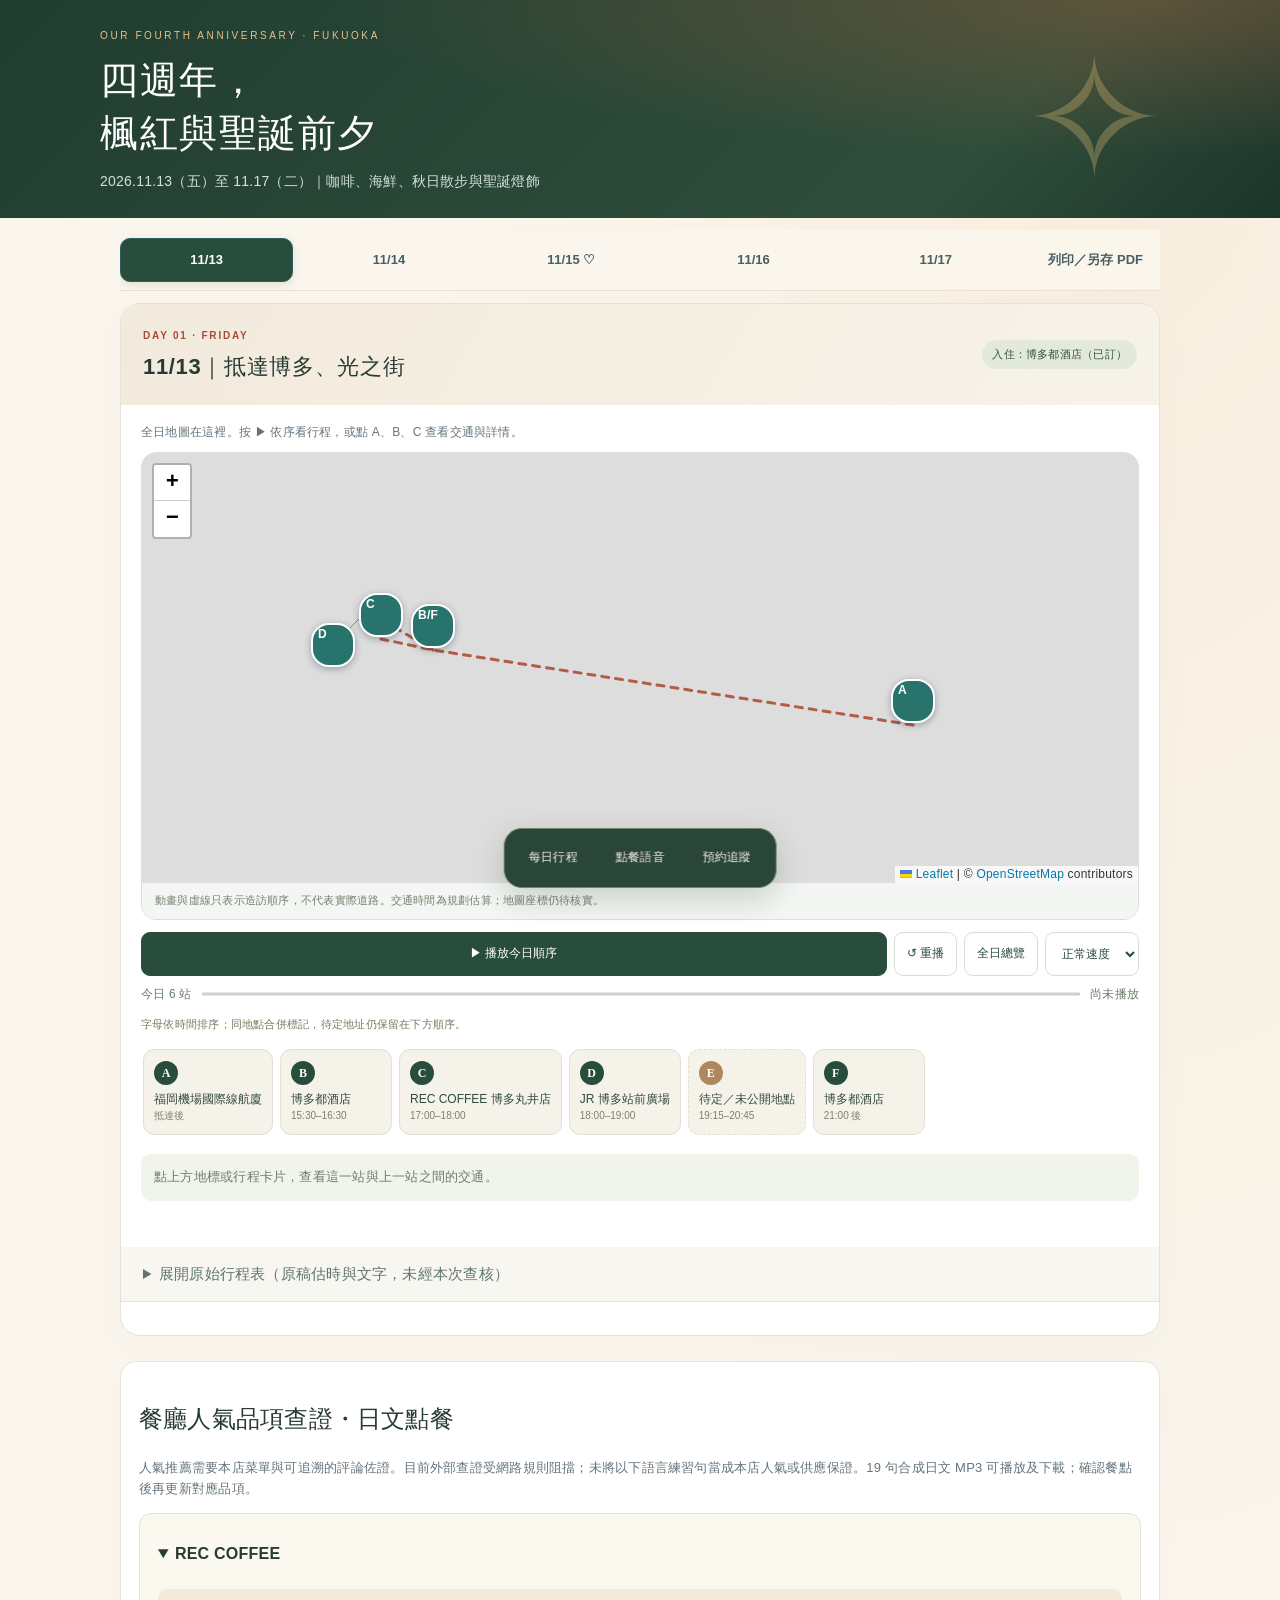
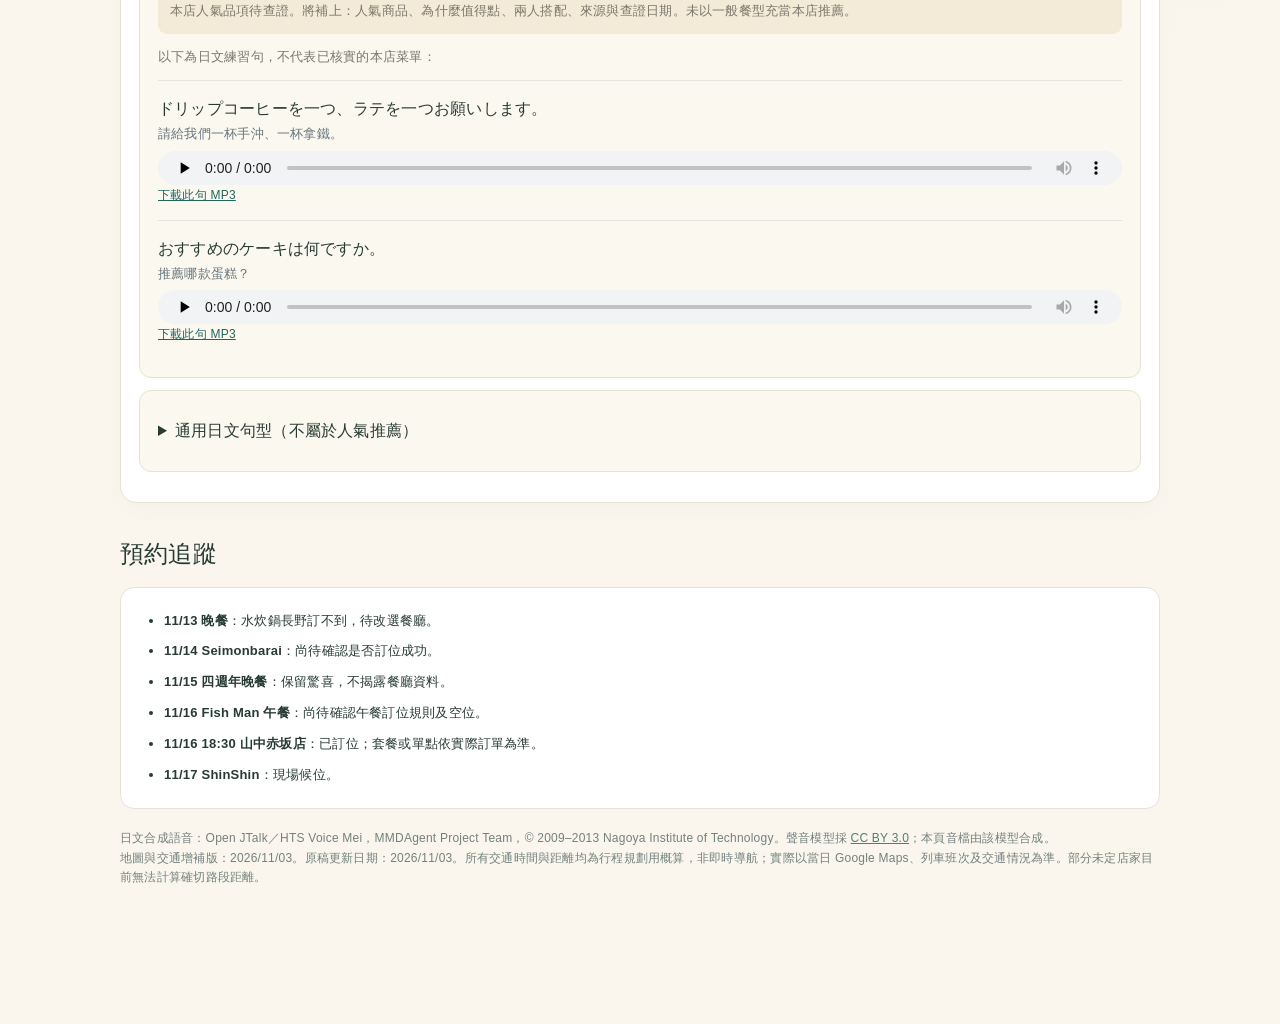
==== commit b7f6ff1c: "Add date-first map overview, route animation and mobile stop details" ====
--- a/offline.html
+++ b/offline.html
@@ -843,4 +843,145 @@
 function fitDaily(day){const m=maps[day];if(!m)return;const coords=DATA.days[day-1].filter(r=>r[1]).map(r=>{const p=DATA.places[r[1]];return[p[1],p[2]];});m.invalidateSize();m.fitBounds(L.latLngBounds(coords).pad(.18),{maxZoom:15});}
 requestAnimationFrame(()=>fitDaily(1));document.querySelectorAll('#filters button[data-day]').forEach(b=>b.addEventListener('click',()=>requestAnimationFrame(()=>{if(b.dataset.day==='all')DATA.days.forEach((d,i)=>fitDaily(i+1));else fitDaily(Number(b.dataset.day));})));
 if(location.protocol.startsWith('http')&&'serviceWorker' in navigator){navigator.serviceWorker.register('./sw.js').then(async reg=>{await navigator.serviceWorker.ready;const s=document.getElementById('cache-status');if(navigator.serviceWorker.controller)s.textContent='已啟用離線旅行頁';else s.textContent='離線快取建立中，稍後重新開啟';}).catch(()=>{document.getElementById('cache-status').textContent='離線快取未啟用，可另存 HTML';});}
+</script><style>.hero{padding-top:28px;padding-bottom:25px}.hero h1{font-size:38px;line-height:1.4;margin:10px 0}.hero-note,.hero .stats{display:none}.container>.notice,.guide-intro,.offlineinfo{display:none}.toolbar{margin:0 0 12px;padding:8px 0}.toolbar button[data-day]{flex:1;text-align:center;padding:10px 8px}.dayhead{padding:18px 22px}.dayhead h2{font-size:22px}.dayhead p{display:none}.dayhead .hotel{font-size:11px}.mapintro{margin:10px 0;font-size:12px}.planner .leafmap{height:430px}.mapcaption{font-size:11px}.day .stops{display:none}.day .legend,.day .routebar{display:none}.day .livepanel{margin-top:12px}.day .mapbox{margin-top:0}.day .livepanel .photo{margin-top:10px}.trip-controls{display:flex;gap:7px;align-items:center;flex-wrap:wrap;margin:12px 0 8px}.trip-controls button,.trip-controls select{border:1px solid #d7dfd2;background:#fff;border-radius:9px;min-height:44px;padding:8px 12px;color:#284d3c;font:inherit;font-size:12px;touch-action:manipulation}.trip-controls .play-trip{background:#284d3c;color:white;border-color:#284d3c;flex:1}.trip-progress{display:flex;justify-content:space-between;gap:10px;align-items:center;font-size:12px;color:#687b68;margin:9px 0}.trip-progress progress{flex:1;min-width:30px;height:6px;accent-color:#a94b36}.trip-points{display:flex;gap:7px;overflow:auto;padding:4px 2px 11px;scroll-padding:5px;scrollbar-width:thin}.trip-point{min-width:112px;max-width:170px;flex-shrink:0;background:#f5f2e9;border:1px solid #e4dfd3;border-radius:11px;padding:10px;color:#314b3a;text-align:left;min-height:84px;font:inherit;cursor:pointer}.trip-point .point-name{display:block;font-size:12px;line-height:1.5;margin-top:5px;white-space:normal}.trip-point .point-time{font-size:10px;color:#817e6b;display:block}.trip-point .letter{width:24px;height:24px;font-size:12px}.trip-point.selected{border-color:#a94b36;background:#f6e8dc;box-shadow:0 0 0 1px #a94b36}.trip-point.pending{border-style:dashed}.trip-point:focus-visible{outline:3px solid #bc914d;outline-offset:1px}.trip-detail{background:white;border:1px solid #d9dfd1;border-radius:14px;padding:18px;margin-top:8px;scroll-margin-top:80px}.trip-detail[hidden]{display:none!important}.trip-detail h3{margin:5px 0 12px;font-weight:550;font-size:19px;line-height:1.6}.trip-detail p{font-size:13px;line-height:1.8}.trip-detail .detail-time{font-size:11px;color:#a06135}.trip-detail .incoming{padding:12px;background:#f2f4eb;border-radius:9px}.trip-detail .incoming b{display:block;color:#3a5b42}.trip-detail .detail-actions{display:flex;flex-wrap:wrap;gap:7px}.trip-detail button,.trip-detail a{font:inherit;font-size:12px;min-height:44px;border:1px solid #d3ddcc;background:#f3f5ed;color:#2c5140;padding:9px 12px;border-radius:8px;text-decoration:none;display:inline-flex;align-items:center;justify-content:center;cursor:pointer}.trip-detail button:disabled{opacity:.4;cursor:default}.trip-detail .detail-nav{display:flex;justify-content:space-between;margin-top:14px;padding-top:12px;border-top:1px solid #ebe9df}.trip-idle{font-size:13px;color:#6f7d6a;background:#f1f4eb;border-radius:10px;padding:13px;margin:8px 0}.mapmarker.current{background:#a94b36!important;box-shadow:0 0 0 5px #a94b3628,0 2px 6px #1235;z-index:900!important}.trip-status{font-size:11px;color:#7b775f;line-height:1.7}.trip-highlight{fill:#a94b36;stroke:#fff;stroke-width:3}.trip-caption{font-size:11px;color:#7a7c6d;margin:7px 0}.trip-mode{margin:10px 0;display:flex;gap:6px;flex-wrap:wrap}.trip-mode button.active{background:#284d3c;color:#fff}.trip-help{margin:0 0 8px;color:#7b7e70;font-size:11px}.day .livepanel h3{font-size:15px}.original{margin-top:16px}.bottomnav a:nth-child(4){display:none}.container{padding-top:12px}@media(max-width:660px){.hero{padding:19px 21px 20px}.hero h1{max-width:none;font-size:25px;line-height:1.45}.hero h1 br{display:none}.hero:after{font-size:95px;top:0}.hero p{font-size:11px;max-width:none}.eyebrow{font-size:9px}.container{padding-top:0}.toolbar{margin-bottom:10px}.toolbar button[data-day]{padding:9px 5px;font-size:12px}.dayhead{padding:13px 16px;display:flex;align-items:center;gap:8px}.dayhead h2{font-size:18px;margin:3px 0}.dayhead small{font-size:9px}.dayhead .hotel{display:none}.planner .leafmap{height:clamp(265px,43svh,390px)}.day>.planner{padding:0 10px 14px}.trip-detail{padding:14px}.trip-detail h3{font-size:17px}.trip-point{min-width:106px;max-width:150px}.trip-controls{gap:6px}.trip-controls button,.trip-controls select{padding:8px 10px}.trip-detail .detail-actions button{flex:1}.trip-controls .play-trip{min-width:120px}.trip-progress{margin:7px 0}.trip-status{font-size:10px}.mapcaption{font-size:10px;line-height:1.6}}@media(prefers-reduced-motion:reduce){.mapmarker.current{box-shadow:0 0 0 3px #a94b3628}}
+.close-stop{float:right;margin:0 0 5px 8px}.trip-detail .incoming p{margin-bottom:0}.trip-detail:after{content:'';display:block;clear:both}@media(max-width:660px){.trip-detail:not([hidden]){position:fixed;left:10px;right:10px;bottom:calc(82px + env(safe-area-inset-bottom));max-height:46svh;overflow:auto;overscroll-behavior:contain;z-index:1200;box-shadow:0 -3px 30px #203d3130;border-radius:18px}.trip-detail .close-stop{position:sticky;top:0;z-index:2;background:#284d3c;color:#fff}.trip-detail .detail-nav button{min-width:100px}}
+.trip-detail .detail-actions button{flex:1 1 calc(50% - 7px);min-width:120px;line-height:1.6}.trip-detail .detail-nav{gap:10px}.trip-detail .detail-nav button{flex:1}
+</style><script>// A date opens the complete map, then a single selected-stop detail panel.
+const tripStates = new Map();
+let playbackTimer = null, frameId = null, playingDay = null;
+const reducedMotion = window.matchMedia('(prefers-reduced-motion: reduce)').matches;
+
+function stopPlayback() {
+  clearTimeout(playbackTimer); playbackTimer = null;
+  if (frameId !== null) cancelAnimationFrame(frameId);
+  frameId = null; playingDay = null;
+  tripStates.forEach(s => { s.playing = false; s.play.textContent = '▶ 播放今日順序'; s.play.setAttribute('aria-pressed','false'); });
+}
+function tripMarker(day, index) {
+  const state = tripStates.get(day), row = DATA.days[day - 1][index], map = maps[day];
+  if (!map) return;
+  map.eachLayer(layer => {
+    if (!(layer instanceof L.Marker)) return;
+    const p = row && row[1] && DATA.places[row[1]], ll = layer.getLatLng();
+    const el = layer.getElement();
+    if (el) el.classList.toggle('current', Boolean(p && ll.lat === p[1] && ll.lng === p[2]));
+  });
+  if (row && row[1]) {
+    const p = DATA.places[row[1]];
+    if (!state.dot) state.dot = L.circleMarker([p[1],p[2]], {radius:8,color:'#fff',weight:3,fillColor:'#a94b36',fillOpacity:1}).addTo(map);
+    state.dot.setLatLng([p[1],p[2]]); state.dot.setStyle({opacity:1,fillOpacity:1});
+  } else if (state.dot) state.dot.setStyle({opacity:0,fillOpacity:0});
+}
+function embedTripRoute(day, index, mode) {
+  const rows = DATA.days[day-1], row = rows[index], previous = rows[index-1];
+  if (!row[1] || !previous || !previous[1]) return;
+  const from = DATA.places[previous[1]], to = DATA.places[row[1]], panel = document.getElementById('live'+day);
+  panel.querySelector('h3').textContent = letters[index-1]+' → '+letters[index]+'｜'+from[0]+' → '+to[0];
+  panel.querySelector('iframe').src = 'https://maps.google.com/maps?output=embed&hl=zh-TW&saddr='+encodeURIComponent(from[3])+'&daddr='+encodeURIComponent(to[3])+'&dirflg='+({walking:'w',transit:'r',driving:'d'}[mode]);
+  panel.hidden=false;
+  panel.querySelector('.photo').innerHTML='';
+  const detail=tripStates.get(day).detail;
+  detail.insertBefore(panel,detail.querySelector('.detail-nav'));
+  panel.scrollIntoView({block:'nearest',behavior:reducedMotion?'instant':'smooth'});
+}
+function selectTripStop(day, index, options={}) {
+  const s=tripStates.get(day), rows=DATA.days[day-1];
+  if(!s || index<0 || index>=rows.length)return;
+  if(!options.playback)stopPlayback();
+  // Keep the reusable map card alive before replacing the selected detail content.
+  document.getElementById('planner'+day).append(document.getElementById('live'+day));
+  s.index=index;
+  const row=rows[index],p=row[1]?DATA.places[row[1]]:null,prev=rows[index-1];
+  s.points.querySelectorAll('.trip-point').forEach((b,i)=>{b.classList.toggle('selected',i===index);b.setAttribute('aria-pressed',String(i===index));});
+  const chosen=s.points.children[index];
+  s.points.scrollTo({left:Math.max(0,chosen.offsetLeft-s.points.offsetLeft-s.points.clientWidth/2+chosen.clientWidth/2),behavior:reducedMotion?'instant':'smooth'});
+  s.progress.value=index+1;
+  s.counter.textContent=(index+1)+' / '+rows.length+' 站';
+  s.status.textContent=options.playback?'依序展示中：'+letters[index]+' '+(p?p[0]:'待定地點'):'已選 '+letters[index]+'｜'+(p?p[0]:'待定／未公開地點');
+  s.idle.hidden=true;s.detail.hidden=Boolean(options.playback && window.innerWidth<=660);
+  const previousLabel=prev ? letters[index-1]+' '+(prev[1]?DATA.places[prev[1]][0]:'待定／未公開地點'):'本日第一站';
+  s.detail.innerHTML='<div class="detail-time">'+escapeHTML(row[0])+'</div><h3><span class="letter '+(!p?'pendingletter':'')+'">'+letters[index]+'</span>'+escapeHTML(p?p[0]:'待定／未公開地點')+'</h3><div class="incoming"><b>'+escapeHTML(index?previousLabel+' → '+letters[index]+' '+(p?p[0]:'待定地點'):'起點・集合資訊')+'</b><p>'+escapeHTML(row[2])+'</p></div><p>'+escapeHTML(row[3])+'</p>'+(!p?'<p class="flag">地址尚未提供，無法定位或繪製本段交通；播放時保留這一站。</p>':'')+'<div class="detail-actions"></div><div class="detail-nav"><button class="previous-stop" '+(!index?'disabled':'')+'>← 上一站</button><button class="next-stop" '+(index===rows.length-1?'disabled':'')+'>下一站 →</button></div>';
+  s.detail.querySelector('.previous-stop').onclick=()=>selectTripStop(day,index-1);
+  s.detail.querySelector('.next-stop').onclick=()=>selectTripStop(day,index+1);
+  const close=document.createElement('button');close.className='close-stop';close.textContent='× 收起詳情';close.setAttribute('aria-label','收起所選行程點詳情');close.onclick=()=>{s.detail.hidden=true;s.idle.hidden=false;document.getElementById('live'+day).hidden=true;};s.detail.prepend(close);
+  const actions=s.detail.querySelector('.detail-actions');
+  if(p){
+    const info=document.createElement('button');info.textContent='頁內地圖・評價・照片';
+    info.onclick=()=>{originalShowPlace(day,row[1]);const panel=document.getElementById('live'+day);panel.hidden=false;s.detail.insertBefore(panel,s.detail.querySelector('.detail-nav'));panel.scrollIntoView({block:'nearest',behavior:reducedMotion?'instant':'smooth'});};actions.append(info);
+    if(prev&&prev[1]&&prev[1]!==row[1])for(const [mode,label]of[['walking','步行路線'],['transit','大眾運輸'],['driving','計程車／車程']]){
+      const b=document.createElement('button');b.textContent=label;b.onclick=()=>embedTripRoute(day,index,mode);actions.append(b);
+    }
+    if(diningKeys.includes(row[1])){
+      const b=document.createElement('button');b.textContent='餐點查證・日文語音';b.onclick=()=>{const box=document.getElementById('menu-'+row[1]);box.hidden=false;box.open=true;box.scrollIntoView({block:'start',behavior:reducedMotion?'instant':'smooth'});};actions.append(b);
+    }
+    const repeats=rows.map((r,i)=>r[1]===row[1]?i:-1).filter(i=>i>=0&&i!==index);
+    repeats.forEach(i=>{const b=document.createElement('button');b.textContent='同地點另有 '+letters[i]+'（'+rows[i][0]+'）';b.onclick=()=>selectTripStop(day,i);actions.append(b);});
+  }
+  if(!options.playback)document.getElementById('live'+day).hidden=true;
+  tripMarker(day,index);
+}
+function tweenTrip(day,fromIndex,toIndex,duration){
+  const s=tripStates.get(day),rows=DATA.days[day-1],a=rows[fromIndex],b=rows[toIndex];
+  if(reducedMotion||!a||!a[1]||!b||!b[1]||!s.dot)return;
+  const p=DATA.places[a[1]],q=DATA.places[b[1]],start=performance.now();
+  const tick=now=>{if(playingDay!==day)return;const t=Math.min(1,(now-start)/duration);s.dot.setLatLng([p[1]+(q[1]-p[1])*t,p[2]+(q[2]-p[2])*t]);if(t<1)frameId=requestAnimationFrame(tick);else frameId=null;};
+  frameId=requestAnimationFrame(tick);
+}
+function playTrip(day,restart=false){
+  const s=tripStates.get(day),rows=DATA.days[day-1];
+  if(s.playing&&!restart){stopPlayback();s.status.textContent='已暫停，可繼續播放或點選任一站';return;}
+  const index=restart||s.index<0||s.index>=rows.length-1?0:s.index;
+  stopPlayback();playingDay=day;s.playing=true;s.play.textContent='Ⅱ 暫停';s.play.setAttribute('aria-pressed','true');
+  const step=i=>{
+    if(playingDay!==day)return;
+    const old=s.index;selectTripStop(day,i,{playback:true});
+    const interval=Number(s.speed.value);if(i!==old)tweenTrip(day,old,i,Math.min(800,interval*.4));
+    if(i===rows.length-1){playbackTimer=setTimeout(()=>{if(playingDay!==day)return;stopPlayback();s.status.textContent='今日 '+rows.length+' 站展示完畢，按「重播」再看一次';s.play.textContent='▶ 再看一次';},interval);return;}
+    playbackTimer=setTimeout(()=>step(i+1),interval);
+  };step(index);
+}
+function arrangeTripLabels(day){
+  const map=maps[day],s=tripStates.get(day);if(!map||!s||!map.getContainer().offsetWidth)return;
+  (s.leaders||[]).forEach(l=>map.removeLayer(l));s.leaders=[];
+  const markers=[];map.eachLayer(l=>{if(l instanceof L.Marker)markers.push(l);});
+  const occupied=[],size=map.getSize();
+  markers.forEach(marker=>{
+    const real=map.latLngToContainerPoint(marker.getLatLng()),icon=marker.options.icon;
+    const w=icon.options.iconSize[0],h=44,candidates=[[0,-24]];
+    for(let radius=48;radius<=240;radius+=40)for(let a=0;a<8;a++){const angle=a*Math.PI/4;candidates.push([Math.cos(angle)*radius,Math.sin(angle)*radius]);}
+    let selected=candidates[0];
+    for(const [dx,dy]of candidates){const x=real.x+dx,y=real.y+dy;if(x-w/2<3||x+w/2>size.x-3||y-h/2<3||y+h/2>size.y-22)continue;
+      if(occupied.every(b=>Math.abs(x-b.x)>(w+b.w)/2+3||Math.abs(y-b.y)>h+3)){selected=[dx,dy];break;}}
+    const [dx,dy]=selected;occupied.push({x:real.x+dx,y:real.y+dy,w});
+    marker.setIcon(L.divIcon({...icon.options,iconAnchor:[w/2-dx,h/2-dy]}));
+    if(Math.hypot(dx,dy)>27)s.leaders.push(L.polyline([marker.getLatLng(),map.containerPointToLatLng([real.x+dx,real.y+dy])],{color:'#52705c',weight:1,opacity:.7,interactive:false}).addTo(map));
+  });
+  tripMarker(day,s.index);
+}
+DATA.days.forEach((rows,idx)=>{
+  const day=idx+1,host=document.getElementById('planner'+day);
+  host.querySelector('.mapintro').textContent='全日地圖在這裡。按 ▶ 依序看行程，或點 A、B、C 查看交通與詳情。';
+  const controls=document.createElement('div');controls.className='trip-controls';controls.innerHTML='<button class="play-trip" aria-pressed="false">▶ 播放今日順序</button><button class="replay-trip">↺ 重播</button><button class="overview-trip">全日總覽</button><select aria-label="行程動畫速度"><option value="2600">正常速度</option><option value="1500">快速</option><option value="4000">慢速</option></select>';
+  host.querySelector('.mapbox').after(controls);
+  const progress=document.createElement('div');progress.className='trip-progress';progress.innerHTML='<span>今日 '+rows.length+' 站</span><progress max="'+rows.length+'" value="0" aria-label="行程播放進度"></progress><span class="trip-counter">尚未播放</span>';controls.after(progress);
+  const status=document.createElement('p');status.className='trip-status';status.setAttribute('role','status');status.setAttribute('aria-live','polite');status.textContent='字母依時間排序；同地點合併標記，待定地址仍保留在下方順序。';progress.after(status);
+  const points=document.createElement('div');points.className='trip-points';points.setAttribute('aria-label','今日所有行程點');status.after(points);
+  rows.forEach((r,i)=>{const p=r[1]?DATA.places[r[1]]:null;const b=document.createElement('button');b.className='trip-point'+(!p?' pending':'');b.setAttribute('aria-pressed','false');b.innerHTML='<span class="letter '+(!p?'pendingletter':'')+'">'+letters[i]+'</span><span class="point-name">'+escapeHTML(p?p[0]:'待定／未公開地點')+'</span><span class="point-time">'+escapeHTML(r[0])+'</span>';b.onclick=()=>selectTripStop(day,i);points.append(b);});
+  const idle=document.createElement('p');idle.className='trip-idle';idle.textContent='點上方地標或行程卡片，查看這一站與上一站之間的交通。';points.after(idle);
+  const detail=document.createElement('section');detail.className='trip-detail';detail.hidden=true;detail.setAttribute('aria-label','所選行程點詳情');idle.after(detail);
+  detail.after(document.getElementById('live'+day));
+  const caption=document.createElement('p');caption.className='trip-caption';caption.textContent='動畫與虛線只表示造訪順序，不代表實際道路。交通時間為規劃估算；地圖座標仍待核實。';host.querySelector('.mapbox').querySelector('.mapcaption').textContent=caption.textContent;
+  const state={index:-1,playing:false,points,detail,idle,status,progress:progress.querySelector('progress'),counter:progress.querySelector('.trip-counter'),play:controls.querySelector('.play-trip'),speed:controls.querySelector('select'),dot:null};tripStates.set(day,state);
+  state.play.onclick=()=>playTrip(day);controls.querySelector('.replay-trip').onclick=()=>playTrip(day,true);
+  controls.querySelector('.overview-trip').onclick=()=>{stopPlayback();fitDaily(day);state.detail.hidden=true;idle.hidden=false;document.getElementById('live'+day).hidden=true;state.status.textContent='全日地圖・'+rows.length+' 個行程點';};
+  const map=maps[day];if(map){map.eachLayer(layer=>{if(!(layer instanceof L.Marker))return;layer.off('click');layer.on('click',()=>{const ll=layer.getLatLng();const matches=rows.map((r,i)=>{const p=r[1]?DATA.places[r[1]]:null;return p&&p[1]===ll.lat&&p[2]===ll.lng?i:-1;}).filter(i=>i>=0);if(matches.length)selectTripStop(day,matches[0]);});});map.on('zoomend moveend resize',()=>requestAnimationFrame(()=>arrangeTripLabels(day)));requestAnimationFrame(()=>arrangeTripLabels(day));}
+});
+// Older controls and pin callbacks use the same selected-stop detail panel.
+showPlace=function(day,key){const rows=DATA.days[day-1],s=tripStates.get(day);const current=s&&s.index>=0&&rows[s.index][1]===key?s.index:rows.findIndex(r=>r[1]===key);if(current>=0)selectTripStop(day,current);};
+document.querySelector('#filters button[data-day="all"]').remove();
+document.querySelectorAll('#filters button[data-day]').forEach(b=>b.addEventListener('click',()=>{
+  stopPlayback();const day=Number(b.dataset.day),s=tripStates.get(day);s.index=-1;s.progress.value=0;s.counter.textContent='尚未播放';s.detail.hidden=true;s.idle.hidden=false;document.getElementById('live'+day).hidden=true;s.points.querySelectorAll('.trip-point').forEach(p=>{p.classList.remove('selected');p.setAttribute('aria-pressed','false');});tripMarker(day,-1);s.status.textContent='全日地圖・'+DATA.days[day-1].length+' 個行程點';
+  requestAnimationFrame(()=>{fitDaily(day);document.getElementById('filters').scrollIntoView({block:'start',behavior:reducedMotion?'instant':'smooth'});});
+}));
+document.addEventListener('visibilitychange',()=>{if(document.hidden)stopPlayback();});
 </script></body></html>
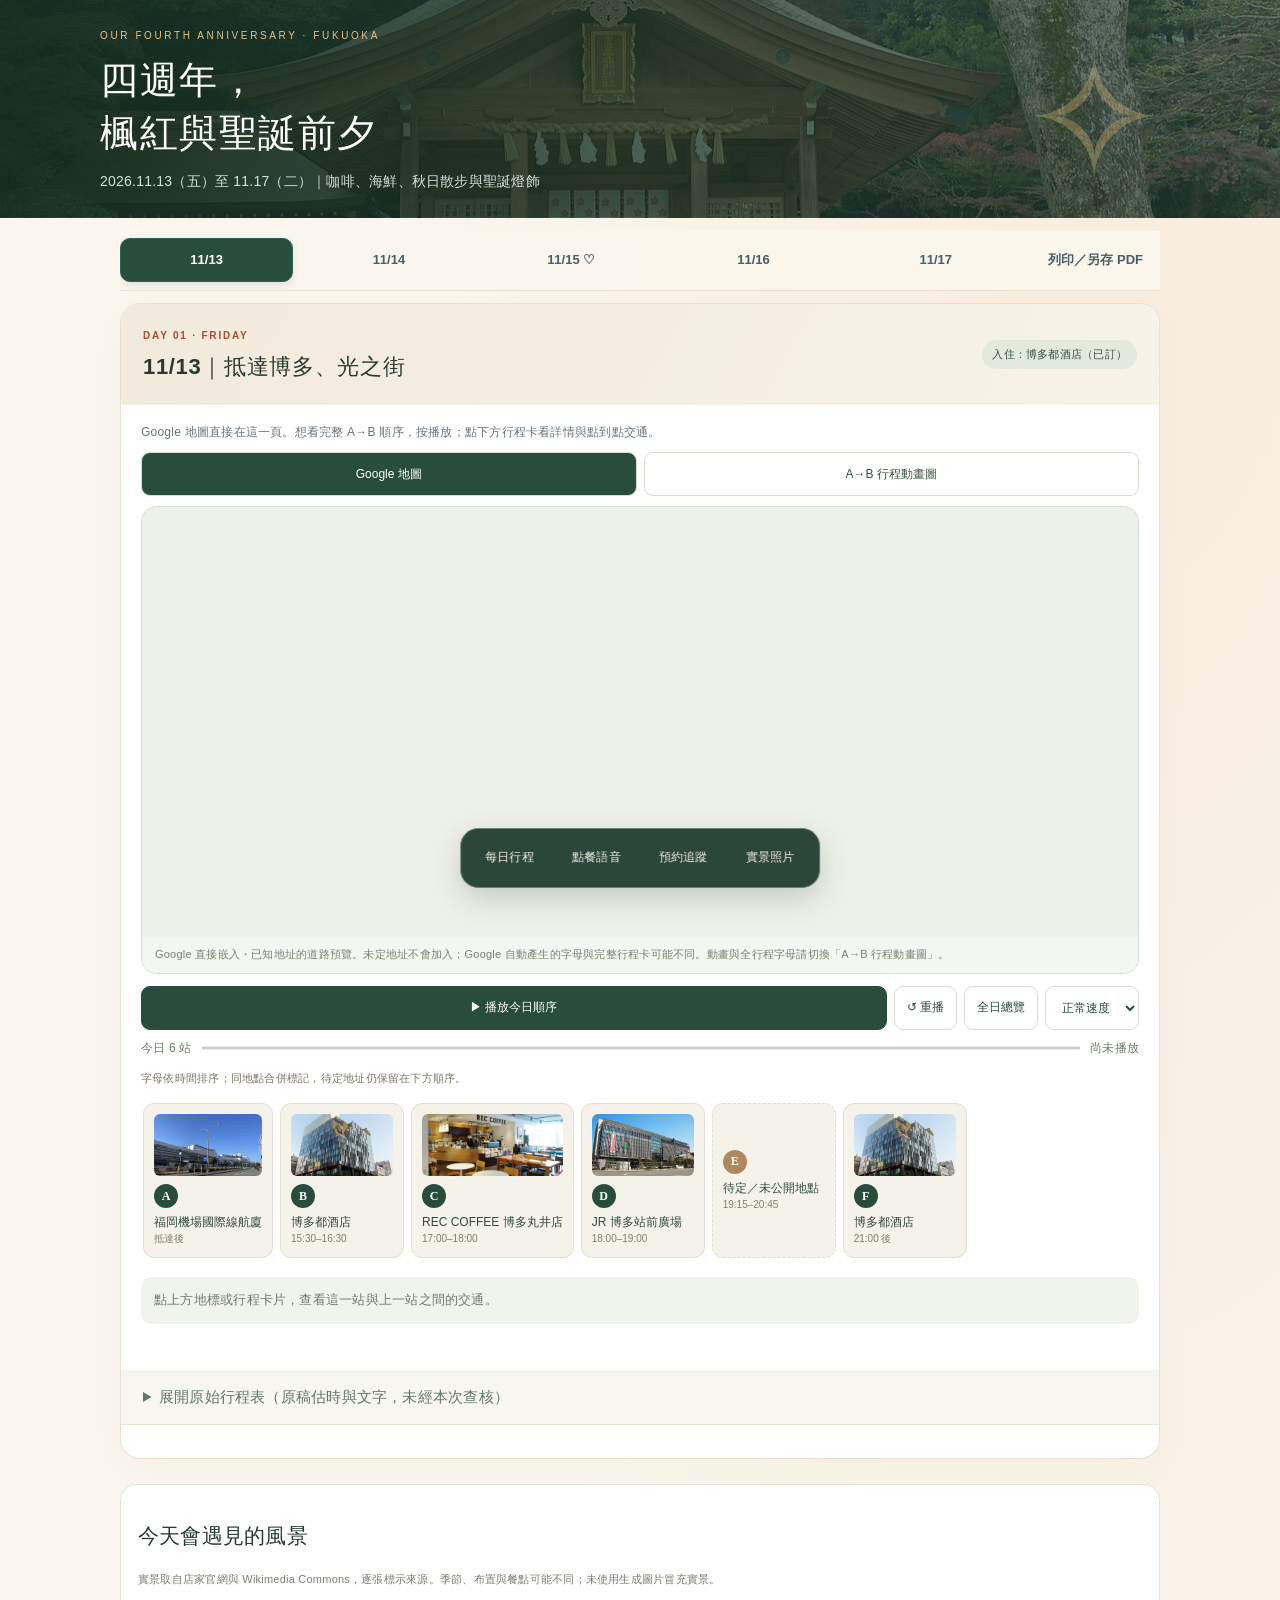
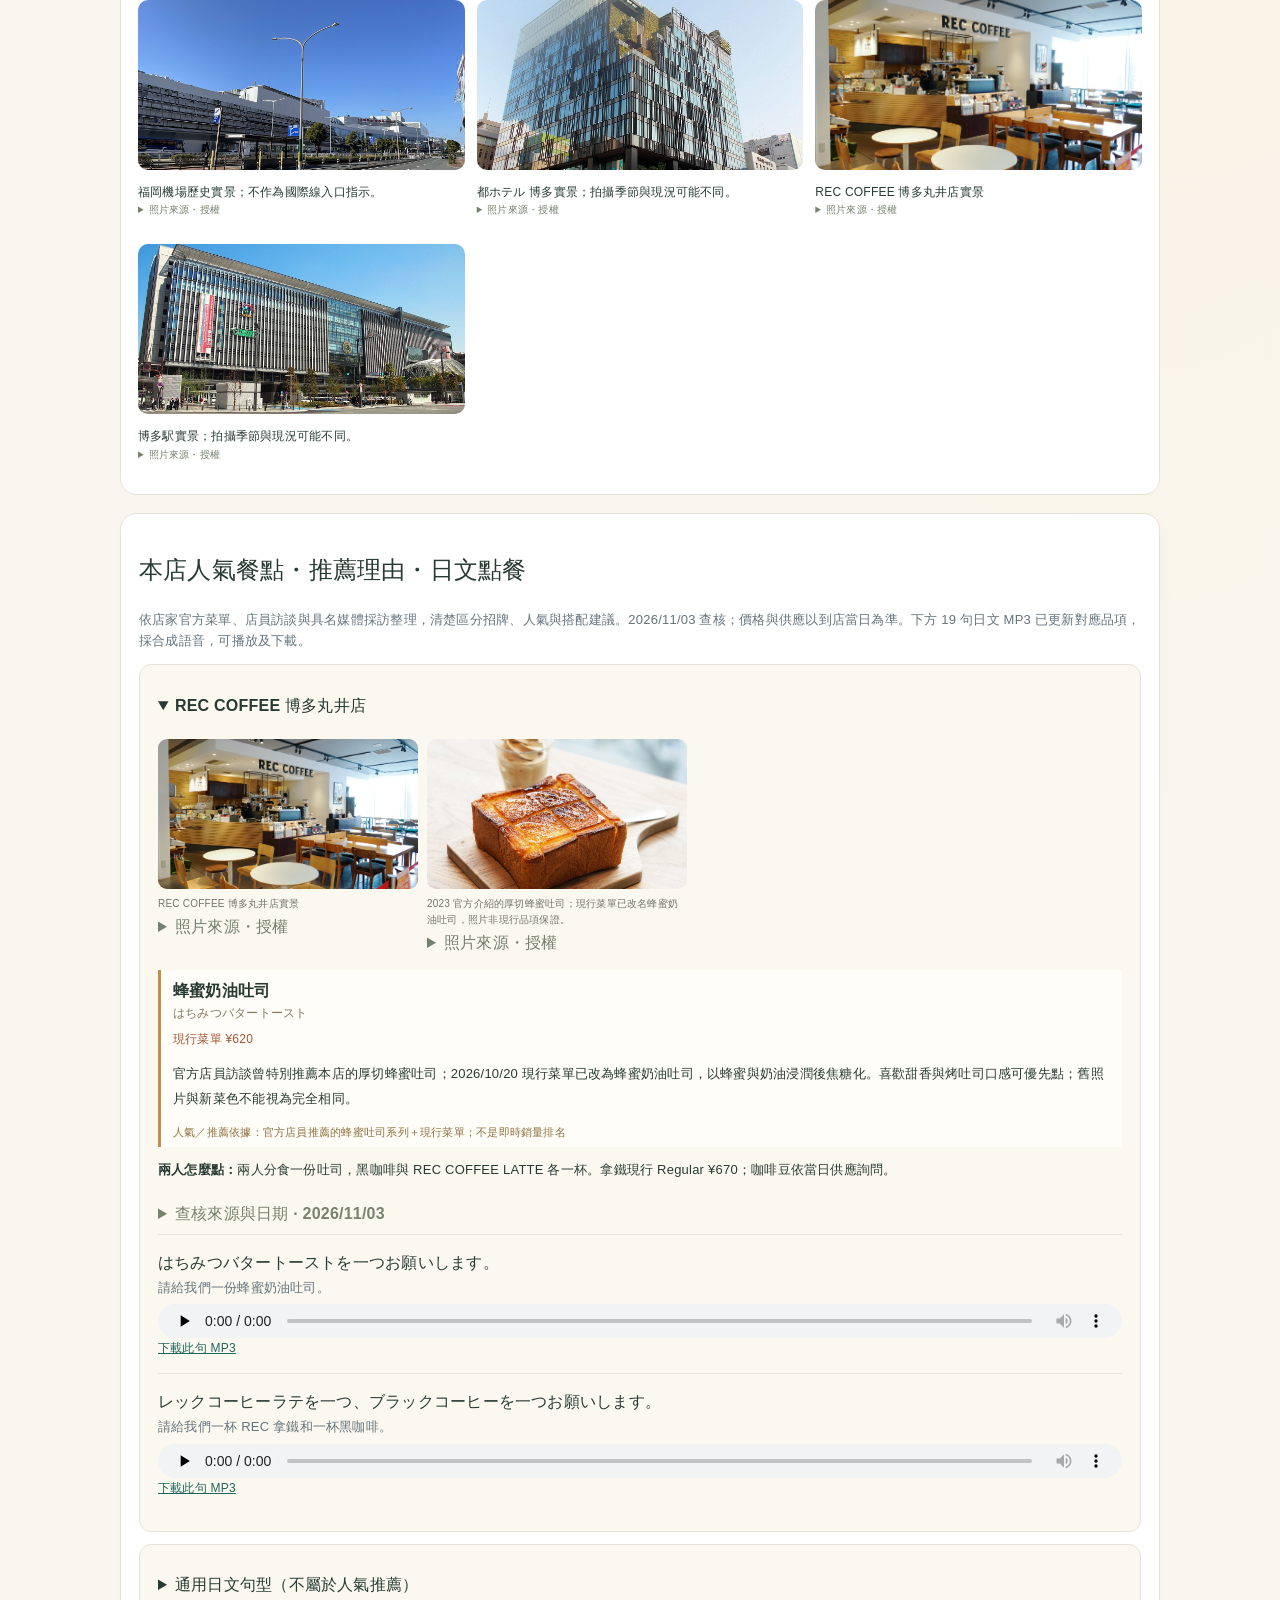
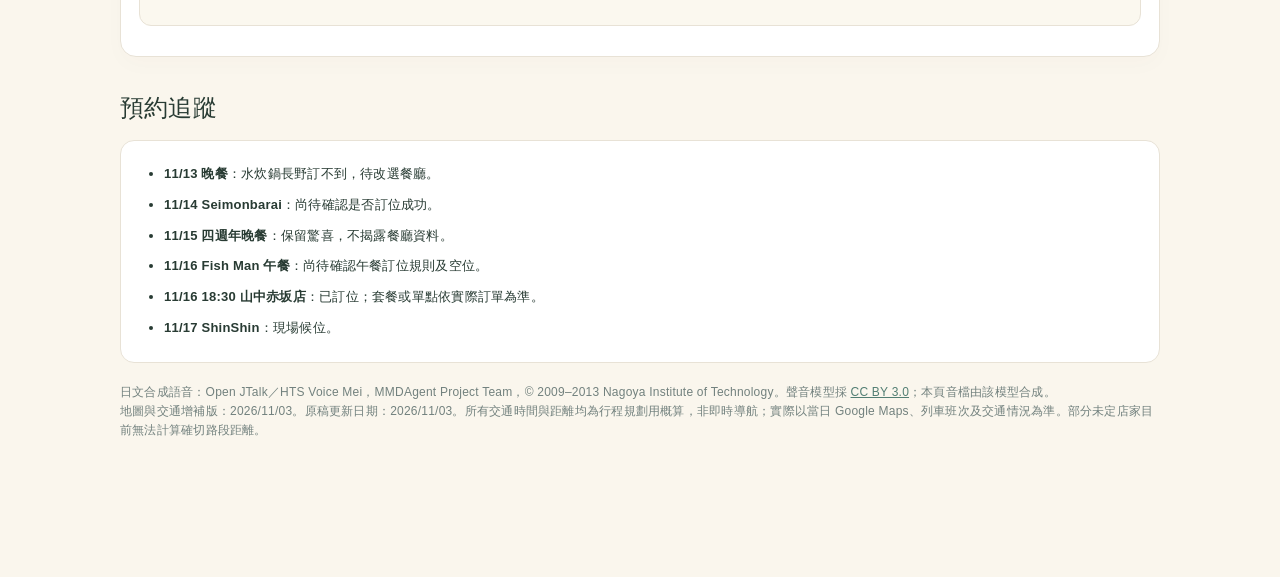
==== commit d4383833: "Add real photos, Google maps, verified menus and road routing" ====
--- a/offline.html
+++ b/offline.html
@@ -733,7 +733,7 @@
  */
 !function(t,e){"object"==typeof exports&&"undefined"!=typeof module?e(exports):"function"==typeof define&&define.amd?define(["exports"],e):e((t="undefined"!=typeof globalThis?globalThis:t||self).leaflet={})}(this,function(t){"use strict";function l(t){for(var e,i,n=1,o=arguments.length;n<o;n++)for(e in i=arguments[n])t[e]=i[e];return t}var R=Object.create||function(t){return N.prototype=t,new N};function N(){}function a(t,e){var i,n=Array.prototype.slice;return t.bind?t.bind.apply(t,n.call(arguments,1)):(i=n.call(arguments,2),function(){return t.apply(e,i.length?i.concat(n.call(arguments)):arguments)})}var D=0;function h(t){return"_leaflet_id"in t||(t._leaflet_id=++D),t._leaflet_id}function j(t,e,i){var n,o,s=function(){n=!1,o&&(r.apply(i,o),o=!1)},r=function(){n?o=arguments:(t.apply(i,arguments),setTimeout(s,e),n=!0)};return r}function H(t,e,i){var n=e[1],e=e[0],o=n-e;return t===n&&i?t:((t-e)%o+o)%o+e}function u(){return!1}function i(t,e){return!1===e?t:(e=Math.pow(10,void 0===e?6:e),Math.round(t*e)/e)}function W(t){return t.trim?t.trim():t.replace(/^\s+|\s+$/g,"")}function F(t){return W(t).split(/\s+/)}function c(t,e){for(var i in Object.prototype.hasOwnProperty.call(t,"options")||(t.options=t.options?R(t.options):{}),e)t.options[i]=e[i];return t.options}function U(t,e,i){var n,o=[];for(n in t)o.push(encodeURIComponent(i?n.toUpperCase():n)+"="+encodeURIComponent(t[n]));return(e&&-1!==e.indexOf("?")?"&":"?")+o.join("&")}var V=/\{ *([\w_ -]+) *\}/g;function q(t,i){return t.replace(V,function(t,e){e=i[e];if(void 0===e)throw new Error("No value provided for variable "+t);return e="function"==typeof e?e(i):e})}var d=Array.isArray||function(t){return"[object Array]"===Object.prototype.toString.call(t)};function G(t,e){for(var i=0;i<t.length;i++)if(t[i]===e)return i;return-1}var K="[data-uri]";function Y(t){return window["webkit"+t]||window["moz"+t]||window["ms"+t]}var X=0;function J(t){var e=+new Date,i=Math.max(0,16-(e-X));return X=e+i,window.setTimeout(t,i)}var $=window.requestAnimationFrame||Y("RequestAnimationFrame")||J,Q=window.cancelAnimationFrame||Y("CancelAnimationFrame")||Y("CancelRequestAnimationFrame")||function(t){window.clearTimeout(t)};function x(t,e,i){if(!i||$!==J)return $.call(window,a(t,e));t.call(e)}function r(t){t&&Q.call(window,t)}var tt={__proto__:null,extend:l,create:R,bind:a,get lastId(){return D},stamp:h,throttle:j,wrapNum:H,falseFn:u,formatNum:i,trim:W,splitWords:F,setOptions:c,getParamString:U,template:q,isArray:d,indexOf:G,emptyImageUrl:K,requestFn:$,cancelFn:Q,requestAnimFrame:x,cancelAnimFrame:r};function et(){}et.extend=function(t){function e(){c(this),this.initialize&&this.initialize.apply(this,arguments),this.callInitHooks()}var i,n=e.__super__=this.prototype,o=R(n);for(i in(o.constructor=e).prototype=o,this)Object.prototype.hasOwnProperty.call(this,i)&&"prototype"!==i&&"__super__"!==i&&(e[i]=this[i]);if(t.statics&&l(e,t.statics),t.includes){var s=t.includes;if("undefined"!=typeof L&&L&&L.Mixin){s=d(s)?s:[s];for(var r=0;r<s.length;r++)s[r]===L.Mixin.Events&&console.warn("Deprecated include of L.Mixin.Events: this property will be removed in future releases, please inherit from L.Evented instead.",(new Error).stack)}l.apply(null,[o].concat(t.includes))}return l(o,t),delete o.statics,delete o.includes,o.options&&(o.options=n.options?R(n.options):{},l(o.options,t.options)),o._initHooks=[],o.callInitHooks=function(){if(!this._initHooksCalled){n.callInitHooks&&n.callInitHooks.call(this),this._initHooksCalled=!0;for(var t=0,e=o._initHooks.length;t<e;t++)o._initHooks[t].call(this)}},e},et.include=function(t){var e=this.prototype.options;return l(this.prototype,t),t.options&&(this.prototype.options=e,this.mergeOptions(t.options)),this},et.mergeOptions=function(t){return l(this.prototype.options,t),this},et.addInitHook=function(t){var e=Array.prototype.slice.call(arguments,1),i="function"==typeof t?t:function(){this[t].apply(this,e)};return this.prototype._initHooks=this.prototype._initHooks||[],this.prototype._initHooks.push(i),this};var e={on:function(t,e,i){if("object"==typeof t)for(var n in t)this._on(n,t[n],e);else for(var o=0,s=(t=F(t)).length;o<s;o++)this._on(t[o],e,i);return this},off:function(t,e,i){if(arguments.length)if("object"==typeof t)for(var n in t)this._off(n,t[n],e);else{t=F(t);for(var o=1===arguments.length,s=0,r=t.length;s<r;s++)o?this._off(t[s]):this._off(t[s],e,i)}else delete this._events;return this},_on:function(t,e,i,n){"function"!=typeof e?console.warn("wrong listener type: "+typeof e):!1===this._listens(t,e,i)&&(e={fn:e,ctx:i=i===this?void 0:i},n&&(e.once=!0),this._events=this._events||{},this._events[t]=this._events[t]||[],this._events[t].push(e))},_off:function(t,e,i){var n,o,s;if(this._events&&(n=this._events[t]))if(1===arguments.length){if(this._firingCount)for(o=0,s=n.length;o<s;o++)n[o].fn=u;delete this._events[t]}else"function"!=typeof e?console.warn("wrong listener type: "+typeof e):!1!==(e=this._listens(t,e,i))&&(i=n[e],this._firingCount&&(i.fn=u,this._events[t]=n=n.slice()),n.splice(e,1))},fire:function(t,e,i){if(this.listens(t,i)){var n=l({},e,{type:t,target:this,sourceTarget:e&&e.sourceTarget||this});if(this._events){var o=this._events[t];if(o){this._firingCount=this._firingCount+1||1;for(var s=0,r=o.length;s<r;s++){var a=o[s],h=a.fn;a.once&&this.off(t,h,a.ctx),h.call(a.ctx||this,n)}this._firingCount--}}i&&this._propagateEvent(n)}return this},listens:function(t,e,i,n){"string"!=typeof t&&console.warn('"string" type argument expected');var o=e,s=("function"!=typeof e&&(n=!!e,i=o=void 0),this._events&&this._events[t]);if(s&&s.length&&!1!==this._listens(t,o,i))return!0;if(n)for(var r in this._eventParents)if(this._eventParents[r].listens(t,e,i,n))return!0;return!1},_listens:function(t,e,i){if(this._events){var n=this._events[t]||[];if(!e)return!!n.length;i===this&&(i=void 0);for(var o=0,s=n.length;o<s;o++)if(n[o].fn===e&&n[o].ctx===i)return o}return!1},once:function(t,e,i){if("object"==typeof t)for(var n in t)this._on(n,t[n],e,!0);else for(var o=0,s=(t=F(t)).length;o<s;o++)this._on(t[o],e,i,!0);return this},addEventParent:function(t){return this._eventParents=this._eventParents||{},this._eventParents[h(t)]=t,this},removeEventParent:function(t){return this._eventParents&&delete this._eventParents[h(t)],this},_propagateEvent:function(t){for(var e in this._eventParents)this._eventParents[e].fire(t.type,l({layer:t.target,propagatedFrom:t.target},t),!0)}},it=(e.addEventListener=e.on,e.removeEventListener=e.clearAllEventListeners=e.off,e.addOneTimeEventListener=e.once,e.fireEvent=e.fire,e.hasEventListeners=e.listens,et.extend(e));function p(t,e,i){this.x=i?Math.round(t):t,this.y=i?Math.round(e):e}var nt=Math.trunc||function(t){return 0<t?Math.floor(t):Math.ceil(t)};function m(t,e,i){return t instanceof p?t:d(t)?new p(t[0],t[1]):null==t?t:"object"==typeof t&&"x"in t&&"y"in t?new p(t.x,t.y):new p(t,e,i)}function f(t,e){if(t)for(var i=e?[t,e]:t,n=0,o=i.length;n<o;n++)this.extend(i[n])}function _(t,e){return!t||t instanceof f?t:new f(t,e)}function s(t,e){if(t)for(var i=e?[t,e]:t,n=0,o=i.length;n<o;n++)this.extend(i[n])}function g(t,e){return t instanceof s?t:new s(t,e)}function v(t,e,i){if(isNaN(t)||isNaN(e))throw new Error("Invalid LatLng object: ("+t+", "+e+")");this.lat=+t,this.lng=+e,void 0!==i&&(this.alt=+i)}function w(t,e,i){return t instanceof v?t:d(t)&&"object"!=typeof t[0]?3===t.length?new v(t[0],t[1],t[2]):2===t.length?new v(t[0],t[1]):null:null==t?t:"object"==typeof t&&"lat"in t?new v(t.lat,"lng"in t?t.lng:t.lon,t.alt):void 0===e?null:new v(t,e,i)}p.prototype={clone:function(){return new p(this.x,this.y)},add:function(t){return this.clone()._add(m(t))},_add:function(t){return this.x+=t.x,this.y+=t.y,this},subtract:function(t){return this.clone()._subtract(m(t))},_subtract:function(t){return this.x-=t.x,this.y-=t.y,this},divideBy:function(t){return this.clone()._divideBy(t)},_divideBy:function(t){return this.x/=t,this.y/=t,this},multiplyBy:function(t){return this.clone()._multiplyBy(t)},_multiplyBy:function(t){return this.x*=t,this.y*=t,this},scaleBy:function(t){return new p(this.x*t.x,this.y*t.y)},unscaleBy:function(t){return new p(this.x/t.x,this.y/t.y)},round:function(){return this.clone()._round()},_round:function(){return this.x=Math.round(this.x),this.y=Math.round(this.y),this},floor:function(){return this.clone()._floor()},_floor:function(){return this.x=Math.floor(this.x),this.y=Math.floor(this.y),this},ceil:function(){return this.clone()._ceil()},_ceil:function(){return this.x=Math.ceil(this.x),this.y=Math.ceil(this.y),this},trunc:function(){return this.clone()._trunc()},_trunc:function(){return this.x=nt(this.x),this.y=nt(this.y),this},distanceTo:function(t){var e=(t=m(t)).x-this.x,t=t.y-this.y;return Math.sqrt(e*e+t*t)},equals:function(t){return(t=m(t)).x===this.x&&t.y===this.y},contains:function(t){return t=m(t),Math.abs(t.x)<=Math.abs(this.x)&&Math.abs(t.y)<=Math.abs(this.y)},toString:function(){return"Point("+i(this.x)+", "+i(this.y)+")"}},f.prototype={extend:function(t){var e,i;if(t){if(t instanceof p||"number"==typeof t[0]||"x"in t)e=i=m(t);else if(e=(t=_(t)).min,i=t.max,!e||!i)return this;this.min||this.max?(this.min.x=Math.min(e.x,this.min.x),this.max.x=Math.max(i.x,this.max.x),this.min.y=Math.min(e.y,this.min.y),this.max.y=Math.max(i.y,this.max.y)):(this.min=e.clone(),this.max=i.clone())}return this},getCenter:function(t){return m((this.min.x+this.max.x)/2,(this.min.y+this.max.y)/2,t)},getBottomLeft:function(){return m(this.min.x,this.max.y)},getTopRight:function(){return m(this.max.x,this.min.y)},getTopLeft:function(){return this.min},getBottomRight:function(){return this.max},getSize:function(){return this.max.subtract(this.min)},contains:function(t){var e,i;return(t=("number"==typeof t[0]||t instanceof p?m:_)(t))instanceof f?(e=t.min,i=t.max):e=i=t,e.x>=this.min.x&&i.x<=this.max.x&&e.y>=this.min.y&&i.y<=this.max.y},intersects:function(t){t=_(t);var e=this.min,i=this.max,n=t.min,t=t.max,o=t.x>=e.x&&n.x<=i.x,t=t.y>=e.y&&n.y<=i.y;return o&&t},overlaps:function(t){t=_(t);var e=this.min,i=this.max,n=t.min,t=t.max,o=t.x>e.x&&n.x<i.x,t=t.y>e.y&&n.y<i.y;return o&&t},isValid:function(){return!(!this.min||!this.max)},pad:function(t){var e=this.min,i=this.max,n=Math.abs(e.x-i.x)*t,t=Math.abs(e.y-i.y)*t;return _(m(e.x-n,e.y-t),m(i.x+n,i.y+t))},equals:function(t){return!!t&&(t=_(t),this.min.equals(t.getTopLeft())&&this.max.equals(t.getBottomRight()))}},s.prototype={extend:function(t){var e,i,n=this._southWest,o=this._northEast;if(t instanceof v)i=e=t;else{if(!(t instanceof s))return t?this.extend(w(t)||g(t)):this;if(e=t._southWest,i=t._northEast,!e||!i)return this}return n||o?(n.lat=Math.min(e.lat,n.lat),n.lng=Math.min(e.lng,n.lng),o.lat=Math.max(i.lat,o.lat),o.lng=Math.max(i.lng,o.lng)):(this._southWest=new v(e.lat,e.lng),this._northEast=new v(i.lat,i.lng)),this},pad:function(t){var e=this._southWest,i=this._northEast,n=Math.abs(e.lat-i.lat)*t,t=Math.abs(e.lng-i.lng)*t;return new s(new v(e.lat-n,e.lng-t),new v(i.lat+n,i.lng+t))},getCenter:function(){return new v((this._southWest.lat+this._northEast.lat)/2,(this._southWest.lng+this._northEast.lng)/2)},getSouthWest:function(){return this._southWest},getNorthEast:function(){return this._northEast},getNorthWest:function(){return new v(this.getNorth(),this.getWest())},getSouthEast:function(){return new v(this.getSouth(),this.getEast())},getWest:function(){return this._southWest.lng},getSouth:function(){return this._southWest.lat},getEast:function(){return this._northEast.lng},getNorth:function(){return this._northEast.lat},contains:function(t){t=("number"==typeof t[0]||t instanceof v||"lat"in t?w:g)(t);var e,i,n=this._southWest,o=this._northEast;return t instanceof s?(e=t.getSouthWest(),i=t.getNorthEast()):e=i=t,e.lat>=n.lat&&i.lat<=o.lat&&e.lng>=n.lng&&i.lng<=o.lng},intersects:function(t){t=g(t);var e=this._southWest,i=this._northEast,n=t.getSouthWest(),t=t.getNorthEast(),o=t.lat>=e.lat&&n.lat<=i.lat,t=t.lng>=e.lng&&n.lng<=i.lng;return o&&t},overlaps:function(t){t=g(t);var e=this._southWest,i=this._northEast,n=t.getSouthWest(),t=t.getNorthEast(),o=t.lat>e.lat&&n.lat<i.lat,t=t.lng>e.lng&&n.lng<i.lng;return o&&t},toBBoxString:function(){return[this.getWest(),this.getSouth(),this.getEast(),this.getNorth()].join(",")},equals:function(t,e){return!!t&&(t=g(t),this._southWest.equals(t.getSouthWest(),e)&&this._northEast.equals(t.getNorthEast(),e))},isValid:function(){return!(!this._southWest||!this._northEast)}};var ot={latLngToPoint:function(t,e){t=this.projection.project(t),e=this.scale(e);return this.transformation._transform(t,e)},pointToLatLng:function(t,e){e=this.scale(e),t=this.transformation.untransform(t,e);return this.projection.unproject(t)},project:function(t){return this.projection.project(t)},unproject:function(t){return this.projection.unproject(t)},scale:function(t){return 256*Math.pow(2,t)},zoom:function(t){return Math.log(t/256)/Math.LN2},getProjectedBounds:function(t){var e;return this.infinite?null:(e=this.projection.bounds,t=this.scale(t),new f(this.transformation.transform(e.min,t),this.transformation.transform(e.max,t)))},infinite:!(v.prototype={equals:function(t,e){return!!t&&(t=w(t),Math.max(Math.abs(this.lat-t.lat),Math.abs(this.lng-t.lng))<=(void 0===e?1e-9:e))},toString:function(t){return"LatLng("+i(this.lat,t)+", "+i(this.lng,t)+")"},distanceTo:function(t){return st.distance(this,w(t))},wrap:function(){return st.wrapLatLng(this)},toBounds:function(t){var t=180*t/40075017,e=t/Math.cos(Math.PI/180*this.lat);return g([this.lat-t,this.lng-e],[this.lat+t,this.lng+e])},clone:function(){return new v(this.lat,this.lng,this.alt)}}),wrapLatLng:function(t){var e=this.wrapLng?H(t.lng,this.wrapLng,!0):t.lng;return new v(this.wrapLat?H(t.lat,this.wrapLat,!0):t.lat,e,t.alt)},wrapLatLngBounds:function(t){var e=t.getCenter(),i=this.wrapLatLng(e),n=e.lat-i.lat,e=e.lng-i.lng;return 0==n&&0==e?t:(i=t.getSouthWest(),t=t.getNorthEast(),new s(new v(i.lat-n,i.lng-e),new v(t.lat-n,t.lng-e)))}},st=l({},ot,{wrapLng:[-180,180],R:6371e3,distance:function(t,e){var i=Math.PI/180,n=t.lat*i,o=e.lat*i,s=Math.sin((e.lat-t.lat)*i/2),e=Math.sin((e.lng-t.lng)*i/2),t=s*s+Math.cos(n)*Math.cos(o)*e*e,i=2*Math.atan2(Math.sqrt(t),Math.sqrt(1-t));return this.R*i}}),rt=6378137,rt={R:rt,MAX_LATITUDE:85.0511287798,project:function(t){var e=Math.PI/180,i=this.MAX_LATITUDE,i=Math.max(Math.min(i,t.lat),-i),i=Math.sin(i*e);return new p(this.R*t.lng*e,this.R*Math.log((1+i)/(1-i))/2)},unproject:function(t){var e=180/Math.PI;return new v((2*Math.atan(Math.exp(t.y/this.R))-Math.PI/2)*e,t.x*e/this.R)},bounds:new f([-(rt=rt*Math.PI),-rt],[rt,rt])};function at(t,e,i,n){d(t)?(this._a=t[0],this._b=t[1],this._c=t[2],this._d=t[3]):(this._a=t,this._b=e,this._c=i,this._d=n)}function ht(t,e,i,n){return new at(t,e,i,n)}at.prototype={transform:function(t,e){return this._transform(t.clone(),e)},_transform:function(t,e){return t.x=(e=e||1)*(this._a*t.x+this._b),t.y=e*(this._c*t.y+this._d),t},untransform:function(t,e){return new p((t.x/(e=e||1)-this._b)/this._a,(t.y/e-this._d)/this._c)}};var lt=l({},st,{code:"EPSG:3857",projection:rt,transformation:ht(lt=.5/(Math.PI*rt.R),.5,-lt,.5)}),ut=l({},lt,{code:"EPSG:900913"});function ct(t){return document.createElementNS("http://www.w3.org/2000/svg",t)}function dt(t,e){for(var i,n,o,s,r="",a=0,h=t.length;a<h;a++){for(i=0,n=(o=t[a]).length;i<n;i++)r+=(i?"L":"M")+(s=o[i]).x+" "+s.y;r+=e?b.svg?"z":"x":""}return r||"M0 0"}var _t=document.documentElement.style,pt="ActiveXObject"in window,mt=pt&&!document.addEventListener,n="msLaunchUri"in navigator&&!("documentMode"in document),ft=y("webkit"),gt=y("android"),vt=y("android 2")||y("android 3"),yt=parseInt(/WebKit\/([0-9]+)|$/.exec(navigator.userAgent)[1],10),yt=gt&&y("Google")&&yt<537&&!("AudioNode"in window),xt=!!window.opera,wt=!n&&y("chrome"),bt=y("gecko")&&!ft&&!xt&&!pt,Pt=!wt&&y("safari"),Lt=y("phantom"),o="OTransition"in _t,Tt=0===navigator.platform.indexOf("Win"),Mt=pt&&"transition"in _t,zt="WebKitCSSMatrix"in window&&"m11"in new window.WebKitCSSMatrix&&!vt,_t="MozPerspective"in _t,Ct=!window.L_DISABLE_3D&&(Mt||zt||_t)&&!o&&!Lt,Zt="undefined"!=typeof orientation||y("mobile"),St=Zt&&ft,Et=Zt&&zt,kt=!window.PointerEvent&&window.MSPointerEvent,Ot=!(!window.PointerEvent&&!kt),At="ontouchstart"in window||!!window.TouchEvent,Bt=!window.L_NO_TOUCH&&(At||Ot),It=Zt&&xt,Rt=Zt&&bt,Nt=1<(window.devicePixelRatio||window.screen.deviceXDPI/window.screen.logicalXDPI),Dt=function(){var t=!1;try{var e=Object.defineProperty({},"passive",{get:function(){t=!0}});window.addEventListener("testPassiveEventSupport",u,e),window.removeEventListener("testPassiveEventSupport",u,e)}catch(t){}return t}(),jt=!!document.createElement("canvas").getContext,Ht=!(!document.createElementNS||!ct("svg").createSVGRect),Wt=!!Ht&&((Wt=document.createElement("div")).innerHTML="<svg/>","http://www.w3.org/2000/svg"===(Wt.firstChild&&Wt.firstChild.namespaceURI));function y(t){return 0<=navigator.userAgent.toLowerCase().indexOf(t)}var b={ie:pt,ielt9:mt,edge:n,webkit:ft,android:gt,android23:vt,androidStock:yt,opera:xt,chrome:wt,gecko:bt,safari:Pt,phantom:Lt,opera12:o,win:Tt,ie3d:Mt,webkit3d:zt,gecko3d:_t,any3d:Ct,mobile:Zt,mobileWebkit:St,mobileWebkit3d:Et,msPointer:kt,pointer:Ot,touch:Bt,touchNative:At,mobileOpera:It,mobileGecko:Rt,retina:Nt,passiveEvents:Dt,canvas:jt,svg:Ht,vml:!Ht&&function(){try{var t=document.createElement("div"),e=(t.innerHTML='<v:shape adj="1"/>',t.firstChild);return e.style.behavior="url(#default#VML)",e&&"object"==typeof e.adj}catch(t){return!1}}(),inlineSvg:Wt,mac:0===navigator.platform.indexOf("Mac"),linux:0===navigator.platform.indexOf("Linux")},Ft=b.msPointer?"MSPointerDown":"pointerdown",Ut=b.msPointer?"MSPointerMove":"pointermove",Vt=b.msPointer?"MSPointerUp":"pointerup",qt=b.msPointer?"MSPointerCancel":"pointercancel",Gt={touchstart:Ft,touchmove:Ut,touchend:Vt,touchcancel:qt},Kt={touchstart:function(t,e){e.MSPOINTER_TYPE_TOUCH&&e.pointerType===e.MSPOINTER_TYPE_TOUCH&&O(e);ee(t,e)},touchmove:ee,touchend:ee,touchcancel:ee},Yt={},Xt=!1;function Jt(t,e,i){return"touchstart"!==e||Xt||(document.addEventListener(Ft,$t,!0),document.addEventListener(Ut,Qt,!0),document.addEventListener(Vt,te,!0),document.addEventListener(qt,te,!0),Xt=!0),Kt[e]?(i=Kt[e].bind(this,i),t.addEventListener(Gt[e],i,!1),i):(console.warn("wrong event specified:",e),u)}function $t(t){Yt[t.pointerId]=t}function Qt(t){Yt[t.pointerId]&&(Yt[t.pointerId]=t)}function te(t){delete Yt[t.pointerId]}function ee(t,e){if(e.pointerType!==(e.MSPOINTER_TYPE_MOUSE||"mouse")){for(var i in e.touches=[],Yt)e.touches.push(Yt[i]);e.changedTouches=[e],t(e)}}var ie=200;function ne(t,i){t.addEventListener("dblclick",i);var n,o=0;function e(t){var e;1!==t.detail?n=t.detail:"mouse"===t.pointerType||t.sourceCapabilities&&!t.sourceCapabilities.firesTouchEvents||((e=Ne(t)).some(function(t){return t instanceof HTMLLabelElement&&t.attributes.for})&&!e.some(function(t){return t instanceof HTMLInputElement||t instanceof HTMLSelectElement})||((e=Date.now())-o<=ie?2===++n&&i(function(t){var e,i,n={};for(i in t)e=t[i],n[i]=e&&e.bind?e.bind(t):e;return(t=n).type="dblclick",n.detail=2,n.isTrusted=!1,n._simulated=!0,n}(t)):n=1,o=e))}return t.addEventListener("click",e),{dblclick:i,simDblclick:e}}var oe,se,re,ae,he,le,ue=we(["transform","webkitTransform","OTransform","MozTransform","msTransform"]),ce=we(["webkitTransition","transition","OTransition","MozTransition","msTransition"]),de="webkitTransition"===ce||"OTransition"===ce?ce+"End":"transitionend";function _e(t){return"string"==typeof t?document.getElementById(t):t}function pe(t,e){var i=t.style[e]||t.currentStyle&&t.currentStyle[e];return"auto"===(i=i&&"auto"!==i||!document.defaultView?i:(t=document.defaultView.getComputedStyle(t,null))?t[e]:null)?null:i}function P(t,e,i){t=document.createElement(t);return t.className=e||"",i&&i.appendChild(t),t}function T(t){var e=t.parentNode;e&&e.removeChild(t)}function me(t){for(;t.firstChild;)t.removeChild(t.firstChild)}function fe(t){var e=t.parentNode;e&&e.lastChild!==t&&e.appendChild(t)}function ge(t){var e=t.parentNode;e&&e.firstChild!==t&&e.insertBefore(t,e.firstChild)}function ve(t,e){return void 0!==t.classList?t.classList.contains(e):0<(t=xe(t)).length&&new RegExp("(^|\\s)"+e+"(\\s|$)").test(t)}function M(t,e){var i;if(void 0!==t.classList)for(var n=F(e),o=0,s=n.length;o<s;o++)t.classList.add(n[o]);else ve(t,e)||ye(t,((i=xe(t))?i+" ":"")+e)}function z(t,e){void 0!==t.classList?t.classList.remove(e):ye(t,W((" "+xe(t)+" ").replace(" "+e+" "," ")))}function ye(t,e){void 0===t.className.baseVal?t.className=e:t.className.baseVal=e}function xe(t){return void 0===(t=t.correspondingElement?t.correspondingElement:t).className.baseVal?t.className:t.className.baseVal}function C(t,e){if("opacity"in t.style)t.style.opacity=e;else if("filter"in t.style){var i=!1,n="DXImageTransform.Microsoft.Alpha";try{i=t.filters.item(n)}catch(t){if(1===e)return}e=Math.round(100*e),i?(i.Enabled=100!==e,i.Opacity=e):t.style.filter+=" progid:"+n+"(opacity="+e+")"}}function we(t){for(var e=document.documentElement.style,i=0;i<t.length;i++)if(t[i]in e)return t[i];return!1}function be(t,e,i){e=e||new p(0,0);t.style[ue]=(b.ie3d?"translate("+e.x+"px,"+e.y+"px)":"translate3d("+e.x+"px,"+e.y+"px,0)")+(i?" scale("+i+")":"")}function Z(t,e){t._leaflet_pos=e,b.any3d?be(t,e):(t.style.left=e.x+"px",t.style.top=e.y+"px")}function Pe(t){return t._leaflet_pos||new p(0,0)}function Le(){S(window,"dragstart",O)}function Te(){k(window,"dragstart",O)}function Me(t){for(;-1===t.tabIndex;)t=t.parentNode;t.style&&(ze(),le=(he=t).style.outlineStyle,t.style.outlineStyle="none",S(window,"keydown",ze))}function ze(){he&&(he.style.outlineStyle=le,le=he=void 0,k(window,"keydown",ze))}function Ce(t){for(;!((t=t.parentNode).offsetWidth&&t.offsetHeight||t===document.body););return t}function Ze(t){var e=t.getBoundingClientRect();return{x:e.width/t.offsetWidth||1,y:e.height/t.offsetHeight||1,boundingClientRect:e}}ae="onselectstart"in document?(re=function(){S(window,"selectstart",O)},function(){k(window,"selectstart",O)}):(se=we(["userSelect","WebkitUserSelect","OUserSelect","MozUserSelect","msUserSelect"]),re=function(){var t;se&&(t=document.documentElement.style,oe=t[se],t[se]="none")},function(){se&&(document.documentElement.style[se]=oe,oe=void 0)});pt={__proto__:null,TRANSFORM:ue,TRANSITION:ce,TRANSITION_END:de,get:_e,getStyle:pe,create:P,remove:T,empty:me,toFront:fe,toBack:ge,hasClass:ve,addClass:M,removeClass:z,setClass:ye,getClass:xe,setOpacity:C,testProp:we,setTransform:be,setPosition:Z,getPosition:Pe,get disableTextSelection(){return re},get enableTextSelection(){return ae},disableImageDrag:Le,enableImageDrag:Te,preventOutline:Me,restoreOutline:ze,getSizedParentNode:Ce,getScale:Ze};function S(t,e,i,n){if(e&&"object"==typeof e)for(var o in e)ke(t,o,e[o],i);else for(var s=0,r=(e=F(e)).length;s<r;s++)ke(t,e[s],i,n);return this}var E="_leaflet_events";function k(t,e,i,n){if(1===arguments.length)Se(t),delete t[E];else if(e&&"object"==typeof e)for(var o in e)Oe(t,o,e[o],i);else if(e=F(e),2===arguments.length)Se(t,function(t){return-1!==G(e,t)});else for(var s=0,r=e.length;s<r;s++)Oe(t,e[s],i,n);return this}function Se(t,e){for(var i in t[E]){var n=i.split(/\d/)[0];e&&!e(n)||Oe(t,n,null,null,i)}}var Ee={mouseenter:"mouseover",mouseleave:"mouseout",wheel:!("onwheel"in window)&&"mousewheel"};function ke(e,t,i,n){var o,s,r=t+h(i)+(n?"_"+h(n):"");e[E]&&e[E][r]||(s=o=function(t){return i.call(n||e,t||window.event)},!b.touchNative&&b.pointer&&0===t.indexOf("touch")?o=Jt(e,t,o):b.touch&&"dblclick"===t?o=ne(e,o):"addEventListener"in e?"touchstart"===t||"touchmove"===t||"wheel"===t||"mousewheel"===t?e.addEventListener(Ee[t]||t,o,!!b.passiveEvents&&{passive:!1}):"mouseenter"===t||"mouseleave"===t?e.addEventListener(Ee[t],o=function(t){t=t||window.event,We(e,t)&&s(t)},!1):e.addEventListener(t,s,!1):e.attachEvent("on"+t,o),e[E]=e[E]||{},e[E][r]=o)}function Oe(t,e,i,n,o){o=o||e+h(i)+(n?"_"+h(n):"");var s,r,i=t[E]&&t[E][o];i&&(!b.touchNative&&b.pointer&&0===e.indexOf("touch")?(n=t,r=i,Gt[s=e]?n.removeEventListener(Gt[s],r,!1):console.warn("wrong event specified:",s)):b.touch&&"dblclick"===e?(n=i,(r=t).removeEventListener("dblclick",n.dblclick),r.removeEventListener("click",n.simDblclick)):"removeEventListener"in t?t.removeEventListener(Ee[e]||e,i,!1):t.detachEvent("on"+e,i),t[E][o]=null)}function Ae(t){return t.stopPropagation?t.stopPropagation():t.originalEvent?t.originalEvent._stopped=!0:t.cancelBubble=!0,this}function Be(t){return ke(t,"wheel",Ae),this}function Ie(t){return S(t,"mousedown touchstart dblclick contextmenu",Ae),t._leaflet_disable_click=!0,this}function O(t){return t.preventDefault?t.preventDefault():t.returnValue=!1,this}function Re(t){return O(t),Ae(t),this}function Ne(t){if(t.composedPath)return t.composedPath();for(var e=[],i=t.target;i;)e.push(i),i=i.parentNode;return e}function De(t,e){var i,n;return e?(n=(i=Ze(e)).boundingClientRect,new p((t.clientX-n.left)/i.x-e.clientLeft,(t.clientY-n.top)/i.y-e.clientTop)):new p(t.clientX,t.clientY)}var je=b.linux&&b.chrome?window.devicePixelRatio:b.mac?3*window.devicePixelRatio:0<window.devicePixelRatio?2*window.devicePixelRatio:1;function He(t){return b.edge?t.wheelDeltaY/2:t.deltaY&&0===t.deltaMode?-t.deltaY/je:t.deltaY&&1===t.deltaMode?20*-t.deltaY:t.deltaY&&2===t.deltaMode?60*-t.deltaY:t.deltaX||t.deltaZ?0:t.wheelDelta?(t.wheelDeltaY||t.wheelDelta)/2:t.detail&&Math.abs(t.detail)<32765?20*-t.detail:t.detail?t.detail/-32765*60:0}function We(t,e){var i=e.relatedTarget;if(!i)return!0;try{for(;i&&i!==t;)i=i.parentNode}catch(t){return!1}return i!==t}var mt={__proto__:null,on:S,off:k,stopPropagation:Ae,disableScrollPropagation:Be,disableClickPropagation:Ie,preventDefault:O,stop:Re,getPropagationPath:Ne,getMousePosition:De,getWheelDelta:He,isExternalTarget:We,addListener:S,removeListener:k},Fe=it.extend({run:function(t,e,i,n){this.stop(),this._el=t,this._inProgress=!0,this._duration=i||.25,this._easeOutPower=1/Math.max(n||.5,.2),this._startPos=Pe(t),this._offset=e.subtract(this._startPos),this._startTime=+new Date,this.fire("start"),this._animate()},stop:function(){this._inProgress&&(this._step(!0),this._complete())},_animate:function(){this._animId=x(this._animate,this),this._step()},_step:function(t){var e=+new Date-this._startTime,i=1e3*this._duration;e<i?this._runFrame(this._easeOut(e/i),t):(this._runFrame(1),this._complete())},_runFrame:function(t,e){t=this._startPos.add(this._offset.multiplyBy(t));e&&t._round(),Z(this._el,t),this.fire("step")},_complete:function(){r(this._animId),this._inProgress=!1,this.fire("end")},_easeOut:function(t){return 1-Math.pow(1-t,this._easeOutPower)}}),A=it.extend({options:{crs:lt,center:void 0,zoom:void 0,minZoom:void 0,maxZoom:void 0,layers:[],maxBounds:void 0,renderer:void 0,zoomAnimation:!0,zoomAnimationThreshold:4,fadeAnimation:!0,markerZoomAnimation:!0,transform3DLimit:8388608,zoomSnap:1,zoomDelta:1,trackResize:!0},initialize:function(t,e){e=c(this,e),this._handlers=[],this._layers={},this._zoomBoundLayers={},this._sizeChanged=!0,this._initContainer(t),this._initLayout(),this._onResize=a(this._onResize,this),this._initEvents(),e.maxBounds&&this.setMaxBounds(e.maxBounds),void 0!==e.zoom&&(this._zoom=this._limitZoom(e.zoom)),e.center&&void 0!==e.zoom&&this.setView(w(e.center),e.zoom,{reset:!0}),this.callInitHooks(),this._zoomAnimated=ce&&b.any3d&&!b.mobileOpera&&this.options.zoomAnimation,this._zoomAnimated&&(this._createAnimProxy(),S(this._proxy,de,this._catchTransitionEnd,this)),this._addLayers(this.options.layers)},setView:function(t,e,i){if((e=void 0===e?this._zoom:this._limitZoom(e),t=this._limitCenter(w(t),e,this.options.maxBounds),i=i||{},this._stop(),this._loaded&&!i.reset&&!0!==i)&&(void 0!==i.animate&&(i.zoom=l({animate:i.animate},i.zoom),i.pan=l({animate:i.animate,duration:i.duration},i.pan)),this._zoom!==e?this._tryAnimatedZoom&&this._tryAnimatedZoom(t,e,i.zoom):this._tryAnimatedPan(t,i.pan)))return clearTimeout(this._sizeTimer),this;return this._resetView(t,e,i.pan&&i.pan.noMoveStart),this},setZoom:function(t,e){return this._loaded?this.setView(this.getCenter(),t,{zoom:e}):(this._zoom=t,this)},zoomIn:function(t,e){return t=t||(b.any3d?this.options.zoomDelta:1),this.setZoom(this._zoom+t,e)},zoomOut:function(t,e){return t=t||(b.any3d?this.options.zoomDelta:1),this.setZoom(this._zoom-t,e)},setZoomAround:function(t,e,i){var n=this.getZoomScale(e),o=this.getSize().divideBy(2),t=(t instanceof p?t:this.latLngToContainerPoint(t)).subtract(o).multiplyBy(1-1/n),n=this.containerPointToLatLng(o.add(t));return this.setView(n,e,{zoom:i})},_getBoundsCenterZoom:function(t,e){e=e||{},t=t.getBounds?t.getBounds():g(t);var i=m(e.paddingTopLeft||e.padding||[0,0]),n=m(e.paddingBottomRight||e.padding||[0,0]),o=this.getBoundsZoom(t,!1,i.add(n));return(o="number"==typeof e.maxZoom?Math.min(e.maxZoom,o):o)===1/0?{center:t.getCenter(),zoom:o}:(e=n.subtract(i).divideBy(2),n=this.project(t.getSouthWest(),o),i=this.project(t.getNorthEast(),o),{center:this.unproject(n.add(i).divideBy(2).add(e),o),zoom:o})},fitBounds:function(t,e){if((t=g(t)).isValid())return t=this._getBoundsCenterZoom(t,e),this.setView(t.center,t.zoom,e);throw new Error("Bounds are not valid.")},fitWorld:function(t){return this.fitBounds([[-90,-180],[90,180]],t)},panTo:function(t,e){return this.setView(t,this._zoom,{pan:e})},panBy:function(t,e){var i;return e=e||{},(t=m(t).round()).x||t.y?(!0===e.animate||this.getSize().contains(t)?(this._panAnim||(this._panAnim=new Fe,this._panAnim.on({step:this._onPanTransitionStep,end:this._onPanTransitionEnd},this)),e.noMoveStart||this.fire("movestart"),!1!==e.animate?(M(this._mapPane,"leaflet-pan-anim"),i=this._getMapPanePos().subtract(t).round(),this._panAnim.run(this._mapPane,i,e.duration||.25,e.easeLinearity)):(this._rawPanBy(t),this.fire("move").fire("moveend"))):this._resetView(this.unproject(this.project(this.getCenter()).add(t)),this.getZoom()),this):this.fire("moveend")},flyTo:function(n,o,t){if(!1===(t=t||{}).animate||!b.any3d)return this.setView(n,o,t);this._stop();var s=this.project(this.getCenter()),r=this.project(n),e=this.getSize(),a=this._zoom,h=(n=w(n),o=void 0===o?a:o,Math.max(e.x,e.y)),i=h*this.getZoomScale(a,o),l=r.distanceTo(s)||1,u=1.42,c=u*u;function d(t){t=(i*i-h*h+(t?-1:1)*c*c*l*l)/(2*(t?i:h)*c*l),t=Math.sqrt(t*t+1)-t;return t<1e-9?-18:Math.log(t)}function _(t){return(Math.exp(t)-Math.exp(-t))/2}function p(t){return(Math.exp(t)+Math.exp(-t))/2}var m=d(0);function f(t){return h*(p(m)*(_(t=m+u*t)/p(t))-_(m))/c}var g=Date.now(),v=(d(1)-m)/u,y=t.duration?1e3*t.duration:1e3*v*.8;return this._moveStart(!0,t.noMoveStart),function t(){var e=(Date.now()-g)/y,i=(1-Math.pow(1-e,1.5))*v;e<=1?(this._flyToFrame=x(t,this),this._move(this.unproject(s.add(r.subtract(s).multiplyBy(f(i)/l)),a),this.getScaleZoom(h/(e=i,h*(p(m)/p(m+u*e))),a),{flyTo:!0})):this._move(n,o)._moveEnd(!0)}.call(this),this},flyToBounds:function(t,e){t=this._getBoundsCenterZoom(t,e);return this.flyTo(t.center,t.zoom,e)},setMaxBounds:function(t){return t=g(t),this.listens("moveend",this._panInsideMaxBounds)&&this.off("moveend",this._panInsideMaxBounds),t.isValid()?(this.options.maxBounds=t,this._loaded&&this._panInsideMaxBounds(),this.on("moveend",this._panInsideMaxBounds)):(this.options.maxBounds=null,this)},setMinZoom:function(t){var e=this.options.minZoom;return this.options.minZoom=t,this._loaded&&e!==t&&(this.fire("zoomlevelschange"),this.getZoom()<this.options.minZoom)?this.setZoom(t):this},setMaxZoom:function(t){var e=this.options.maxZoom;return this.options.maxZoom=t,this._loaded&&e!==t&&(this.fire("zoomlevelschange"),this.getZoom()>this.options.maxZoom)?this.setZoom(t):this},panInsideBounds:function(t,e){this._enforcingBounds=!0;var i=this.getCenter(),t=this._limitCenter(i,this._zoom,g(t));return i.equals(t)||this.panTo(t,e),this._enforcingBounds=!1,this},panInside:function(t,e){var i=m((e=e||{}).paddingTopLeft||e.padding||[0,0]),n=m(e.paddingBottomRight||e.padding||[0,0]),o=this.project(this.getCenter()),t=this.project(t),s=this.getPixelBounds(),i=_([s.min.add(i),s.max.subtract(n)]),s=i.getSize();return i.contains(t)||(this._enforcingBounds=!0,n=t.subtract(i.getCenter()),i=i.extend(t).getSize().subtract(s),o.x+=n.x<0?-i.x:i.x,o.y+=n.y<0?-i.y:i.y,this.panTo(this.unproject(o),e),this._enforcingBounds=!1),this},invalidateSize:function(t){if(!this._loaded)return this;t=l({animate:!1,pan:!0},!0===t?{animate:!0}:t);var e=this.getSize(),i=(this._sizeChanged=!0,this._lastCenter=null,this.getSize()),n=e.divideBy(2).round(),o=i.divideBy(2).round(),n=n.subtract(o);return n.x||n.y?(t.animate&&t.pan?this.panBy(n):(t.pan&&this._rawPanBy(n),this.fire("move"),t.debounceMoveend?(clearTimeout(this._sizeTimer),this._sizeTimer=setTimeout(a(this.fire,this,"moveend"),200)):this.fire("moveend")),this.fire("resize",{oldSize:e,newSize:i})):this},stop:function(){return this.setZoom(this._limitZoom(this._zoom)),this.options.zoomSnap||this.fire("viewreset"),this._stop()},locate:function(t){var e,i;return t=this._locateOptions=l({timeout:1e4,watch:!1},t),"geolocation"in navigator?(e=a(this._handleGeolocationResponse,this),i=a(this._handleGeolocationError,this),t.watch?this._locationWatchId=navigator.geolocation.watchPosition(e,i,t):navigator.geolocation.getCurrentPosition(e,i,t)):this._handleGeolocationError({code:0,message:"Geolocation not supported."}),this},stopLocate:function(){return navigator.geolocation&&navigator.geolocation.clearWatch&&navigator.geolocation.clearWatch(this._locationWatchId),this._locateOptions&&(this._locateOptions.setView=!1),this},_handleGeolocationError:function(t){var e;this._container._leaflet_id&&(e=t.code,t=t.message||(1===e?"permission denied":2===e?"position unavailable":"timeout"),this._locateOptions.setView&&!this._loaded&&this.fitWorld(),this.fire("locationerror",{code:e,message:"Geolocation error: "+t+"."}))},_handleGeolocationResponse:function(t){if(this._container._leaflet_id){var e,i,n=new v(t.coords.latitude,t.coords.longitude),o=n.toBounds(2*t.coords.accuracy),s=this._locateOptions,r=(s.setView&&(e=this.getBoundsZoom(o),this.setView(n,s.maxZoom?Math.min(e,s.maxZoom):e)),{latlng:n,bounds:o,timestamp:t.timestamp});for(i in t.coords)"number"==typeof t.coords[i]&&(r[i]=t.coords[i]);this.fire("locationfound",r)}},addHandler:function(t,e){return e&&(e=this[t]=new e(this),this._handlers.push(e),this.options[t]&&e.enable()),this},remove:function(){if(this._initEvents(!0),this.options.maxBounds&&this.off("moveend",this._panInsideMaxBounds),this._containerId!==this._container._leaflet_id)throw new Error("Map container is being reused by another instance");try{delete this._container._leaflet_id,delete this._containerId}catch(t){this._container._leaflet_id=void 0,this._containerId=void 0}for(var t in void 0!==this._locationWatchId&&this.stopLocate(),this._stop(),T(this._mapPane),this._clearControlPos&&this._clearControlPos(),this._resizeRequest&&(r(this._resizeRequest),this._resizeRequest=null),this._clearHandlers(),this._loaded&&this.fire("unload"),this._layers)this._layers[t].remove();for(t in this._panes)T(this._panes[t]);return this._layers=[],this._panes=[],delete this._mapPane,delete this._renderer,this},createPane:function(t,e){e=P("div","leaflet-pane"+(t?" leaflet-"+t.replace("Pane","")+"-pane":""),e||this._mapPane);return t&&(this._panes[t]=e),e},getCenter:function(){return this._checkIfLoaded(),this._lastCenter&&!this._moved()?this._lastCenter.clone():this.layerPointToLatLng(this._getCenterLayerPoint())},getZoom:function(){return this._zoom},getBounds:function(){var t=this.getPixelBounds();return new s(this.unproject(t.getBottomLeft()),this.unproject(t.getTopRight()))},getMinZoom:function(){return void 0===this.options.minZoom?this._layersMinZoom||0:this.options.minZoom},getMaxZoom:function(){return void 0===this.options.maxZoom?void 0===this._layersMaxZoom?1/0:this._layersMaxZoom:this.options.maxZoom},getBoundsZoom:function(t,e,i){t=g(t),i=m(i||[0,0]);var n=this.getZoom()||0,o=this.getMinZoom(),s=this.getMaxZoom(),r=t.getNorthWest(),t=t.getSouthEast(),i=this.getSize().subtract(i),t=_(this.project(t,n),this.project(r,n)).getSize(),r=b.any3d?this.options.zoomSnap:1,a=i.x/t.x,i=i.y/t.y,t=e?Math.max(a,i):Math.min(a,i),n=this.getScaleZoom(t,n);return r&&(n=Math.round(n/(r/100))*(r/100),n=e?Math.ceil(n/r)*r:Math.floor(n/r)*r),Math.max(o,Math.min(s,n))},getSize:function(){return this._size&&!this._sizeChanged||(this._size=new p(this._container.clientWidth||0,this._container.clientHeight||0),this._sizeChanged=!1),this._size.clone()},getPixelBounds:function(t,e){t=this._getTopLeftPoint(t,e);return new f(t,t.add(this.getSize()))},getPixelOrigin:function(){return this._checkIfLoaded(),this._pixelOrigin},getPixelWorldBounds:function(t){return this.options.crs.getProjectedBounds(void 0===t?this.getZoom():t)},getPane:function(t){return"string"==typeof t?this._panes[t]:t},getPanes:function(){return this._panes},getContainer:function(){return this._container},getZoomScale:function(t,e){var i=this.options.crs;return e=void 0===e?this._zoom:e,i.scale(t)/i.scale(e)},getScaleZoom:function(t,e){var i=this.options.crs,t=(e=void 0===e?this._zoom:e,i.zoom(t*i.scale(e)));return isNaN(t)?1/0:t},project:function(t,e){return e=void 0===e?this._zoom:e,this.options.crs.latLngToPoint(w(t),e)},unproject:function(t,e){return e=void 0===e?this._zoom:e,this.options.crs.pointToLatLng(m(t),e)},layerPointToLatLng:function(t){t=m(t).add(this.getPixelOrigin());return this.unproject(t)},latLngToLayerPoint:function(t){return this.project(w(t))._round()._subtract(this.getPixelOrigin())},wrapLatLng:function(t){return this.options.crs.wrapLatLng(w(t))},wrapLatLngBounds:function(t){return this.options.crs.wrapLatLngBounds(g(t))},distance:function(t,e){return this.options.crs.distance(w(t),w(e))},containerPointToLayerPoint:function(t){return m(t).subtract(this._getMapPanePos())},layerPointToContainerPoint:function(t){return m(t).add(this._getMapPanePos())},containerPointToLatLng:function(t){t=this.containerPointToLayerPoint(m(t));return this.layerPointToLatLng(t)},latLngToContainerPoint:function(t){return this.layerPointToContainerPoint(this.latLngToLayerPoint(w(t)))},mouseEventToContainerPoint:function(t){return De(t,this._container)},mouseEventToLayerPoint:function(t){return this.containerPointToLayerPoint(this.mouseEventToContainerPoint(t))},mouseEventToLatLng:function(t){return this.layerPointToLatLng(this.mouseEventToLayerPoint(t))},_initContainer:function(t){t=this._container=_e(t);if(!t)throw new Error("Map container not found.");if(t._leaflet_id)throw new Error("Map container is already initialized.");S(t,"scroll",this._onScroll,this),this._containerId=h(t)},_initLayout:function(){var t=this._container,e=(this._fadeAnimated=this.options.fadeAnimation&&b.any3d,M(t,"leaflet-container"+(b.touch?" leaflet-touch":"")+(b.retina?" leaflet-retina":"")+(b.ielt9?" leaflet-oldie":"")+(b.safari?" leaflet-safari":"")+(this._fadeAnimated?" leaflet-fade-anim":"")),pe(t,"position"));"absolute"!==e&&"relative"!==e&&"fixed"!==e&&"sticky"!==e&&(t.style.position="relative"),this._initPanes(),this._initControlPos&&this._initControlPos()},_initPanes:function(){var t=this._panes={};this._paneRenderers={},this._mapPane=this.createPane("mapPane",this._container),Z(this._mapPane,new p(0,0)),this.createPane("tilePane"),this.createPane("overlayPane"),this.createPane("shadowPane"),this.createPane("markerPane"),this.createPane("tooltipPane"),this.createPane("popupPane"),this.options.markerZoomAnimation||(M(t.markerPane,"leaflet-zoom-hide"),M(t.shadowPane,"leaflet-zoom-hide"))},_resetView:function(t,e,i){Z(this._mapPane,new p(0,0));var n=!this._loaded,o=(this._loaded=!0,e=this._limitZoom(e),this.fire("viewprereset"),this._zoom!==e);this._moveStart(o,i)._move(t,e)._moveEnd(o),this.fire("viewreset"),n&&this.fire("load")},_moveStart:function(t,e){return t&&this.fire("zoomstart"),e||this.fire("movestart"),this},_move:function(t,e,i,n){void 0===e&&(e=this._zoom);var o=this._zoom!==e;return this._zoom=e,this._lastCenter=t,this._pixelOrigin=this._getNewPixelOrigin(t),n?i&&i.pinch&&this.fire("zoom",i):((o||i&&i.pinch)&&this.fire("zoom",i),this.fire("move",i)),this},_moveEnd:function(t){return t&&this.fire("zoomend"),this.fire("moveend")},_stop:function(){return r(this._flyToFrame),this._panAnim&&this._panAnim.stop(),this},_rawPanBy:function(t){Z(this._mapPane,this._getMapPanePos().subtract(t))},_getZoomSpan:function(){return this.getMaxZoom()-this.getMinZoom()},_panInsideMaxBounds:function(){this._enforcingBounds||this.panInsideBounds(this.options.maxBounds)},_checkIfLoaded:function(){if(!this._loaded)throw new Error("Set map center and zoom first.")},_initEvents:function(t){this._targets={};var e=t?k:S;e((this._targets[h(this._container)]=this)._container,"click dblclick mousedown mouseup mouseover mouseout mousemove contextmenu keypress keydown keyup",this._handleDOMEvent,this),this.options.trackResize&&e(window,"resize",this._onResize,this),b.any3d&&this.options.transform3DLimit&&(t?this.off:this.on).call(this,"moveend",this._onMoveEnd)},_onResize:function(){r(this._resizeRequest),this._resizeRequest=x(function(){this.invalidateSize({debounceMoveend:!0})},this)},_onScroll:function(){this._container.scrollTop=0,this._container.scrollLeft=0},_onMoveEnd:function(){var t=this._getMapPanePos();Math.max(Math.abs(t.x),Math.abs(t.y))>=this.options.transform3DLimit&&this._resetView(this.getCenter(),this.getZoom())},_findEventTargets:function(t,e){for(var i,n=[],o="mouseout"===e||"mouseover"===e,s=t.target||t.srcElement,r=!1;s;){if((i=this._targets[h(s)])&&("click"===e||"preclick"===e)&&this._draggableMoved(i)){r=!0;break}if(i&&i.listens(e,!0)){if(o&&!We(s,t))break;if(n.push(i),o)break}if(s===this._container)break;s=s.parentNode}return n=n.length||r||o||!this.listens(e,!0)?n:[this]},_isClickDisabled:function(t){for(;t&&t!==this._container;){if(t._leaflet_disable_click)return!0;t=t.parentNode}},_handleDOMEvent:function(t){var e,i=t.target||t.srcElement;!this._loaded||i._leaflet_disable_events||"click"===t.type&&this._isClickDisabled(i)||("mousedown"===(e=t.type)&&Me(i),this._fireDOMEvent(t,e))},_mouseEvents:["click","dblclick","mouseover","mouseout","contextmenu"],_fireDOMEvent:function(t,e,i){"click"===t.type&&((a=l({},t)).type="preclick",this._fireDOMEvent(a,a.type,i));var n=this._findEventTargets(t,e);if(i){for(var o=[],s=0;s<i.length;s++)i[s].listens(e,!0)&&o.push(i[s]);n=o.concat(n)}if(n.length){"contextmenu"===e&&O(t);var r,a=n[0],h={originalEvent:t};for("keypress"!==t.type&&"keydown"!==t.type&&"keyup"!==t.type&&(r=a.getLatLng&&(!a._radius||a._radius<=10),h.containerPoint=r?this.latLngToContainerPoint(a.getLatLng()):this.mouseEventToContainerPoint(t),h.layerPoint=this.containerPointToLayerPoint(h.containerPoint),h.latlng=r?a.getLatLng():this.layerPointToLatLng(h.layerPoint)),s=0;s<n.length;s++)if(n[s].fire(e,h,!0),h.originalEvent._stopped||!1===n[s].options.bubblingMouseEvents&&-1!==G(this._mouseEvents,e))return}},_draggableMoved:function(t){return(t=t.dragging&&t.dragging.enabled()?t:this).dragging&&t.dragging.moved()||this.boxZoom&&this.boxZoom.moved()},_clearHandlers:function(){for(var t=0,e=this._handlers.length;t<e;t++)this._handlers[t].disable()},whenReady:function(t,e){return this._loaded?t.call(e||this,{target:this}):this.on("load",t,e),this},_getMapPanePos:function(){return Pe(this._mapPane)||new p(0,0)},_moved:function(){var t=this._getMapPanePos();return t&&!t.equals([0,0])},_getTopLeftPoint:function(t,e){return(t&&void 0!==e?this._getNewPixelOrigin(t,e):this.getPixelOrigin()).subtract(this._getMapPanePos())},_getNewPixelOrigin:function(t,e){var i=this.getSize()._divideBy(2);return this.project(t,e)._subtract(i)._add(this._getMapPanePos())._round()},_latLngToNewLayerPoint:function(t,e,i){i=this._getNewPixelOrigin(i,e);return this.project(t,e)._subtract(i)},_latLngBoundsToNewLayerBounds:function(t,e,i){i=this._getNewPixelOrigin(i,e);return _([this.project(t.getSouthWest(),e)._subtract(i),this.project(t.getNorthWest(),e)._subtract(i),this.project(t.getSouthEast(),e)._subtract(i),this.project(t.getNorthEast(),e)._subtract(i)])},_getCenterLayerPoint:function(){return this.containerPointToLayerPoint(this.getSize()._divideBy(2))},_getCenterOffset:function(t){return this.latLngToLayerPoint(t).subtract(this._getCenterLayerPoint())},_limitCenter:function(t,e,i){var n,o;return!i||(n=this.project(t,e),o=this.getSize().divideBy(2),o=new f(n.subtract(o),n.add(o)),o=this._getBoundsOffset(o,i,e),Math.abs(o.x)<=1&&Math.abs(o.y)<=1)?t:this.unproject(n.add(o),e)},_limitOffset:function(t,e){var i;return e?(i=new f((i=this.getPixelBounds()).min.add(t),i.max.add(t)),t.add(this._getBoundsOffset(i,e))):t},_getBoundsOffset:function(t,e,i){e=_(this.project(e.getNorthEast(),i),this.project(e.getSouthWest(),i)),i=e.min.subtract(t.min),e=e.max.subtract(t.max);return new p(this._rebound(i.x,-e.x),this._rebound(i.y,-e.y))},_rebound:function(t,e){return 0<t+e?Math.round(t-e)/2:Math.max(0,Math.ceil(t))-Math.max(0,Math.floor(e))},_limitZoom:function(t){var e=this.getMinZoom(),i=this.getMaxZoom(),n=b.any3d?this.options.zoomSnap:1;return n&&(t=Math.round(t/n)*n),Math.max(e,Math.min(i,t))},_onPanTransitionStep:function(){this.fire("move")},_onPanTransitionEnd:function(){z(this._mapPane,"leaflet-pan-anim"),this.fire("moveend")},_tryAnimatedPan:function(t,e){t=this._getCenterOffset(t)._trunc();return!(!0!==(e&&e.animate)&&!this.getSize().contains(t))&&(this.panBy(t,e),!0)},_createAnimProxy:function(){var t=this._proxy=P("div","leaflet-proxy leaflet-zoom-animated");this._panes.mapPane.appendChild(t),this.on("zoomanim",function(t){var e=ue,i=this._proxy.style[e];be(this._proxy,this.project(t.center,t.zoom),this.getZoomScale(t.zoom,1)),i===this._proxy.style[e]&&this._animatingZoom&&this._onZoomTransitionEnd()},this),this.on("load moveend",this._animMoveEnd,this),this._on("unload",this._destroyAnimProxy,this)},_destroyAnimProxy:function(){T(this._proxy),this.off("load moveend",this._animMoveEnd,this),delete this._proxy},_animMoveEnd:function(){var t=this.getCenter(),e=this.getZoom();be(this._proxy,this.project(t,e),this.getZoomScale(e,1))},_catchTransitionEnd:function(t){this._animatingZoom&&0<=t.propertyName.indexOf("transform")&&this._onZoomTransitionEnd()},_nothingToAnimate:function(){return!this._container.getElementsByClassName("leaflet-zoom-animated").length},_tryAnimatedZoom:function(t,e,i){if(!this._animatingZoom){if(i=i||{},!this._zoomAnimated||!1===i.animate||this._nothingToAnimate()||Math.abs(e-this._zoom)>this.options.zoomAnimationThreshold)return!1;var n=this.getZoomScale(e),n=this._getCenterOffset(t)._divideBy(1-1/n);if(!0!==i.animate&&!this.getSize().contains(n))return!1;x(function(){this._moveStart(!0,i.noMoveStart||!1)._animateZoom(t,e,!0)},this)}return!0},_animateZoom:function(t,e,i,n){this._mapPane&&(i&&(this._animatingZoom=!0,this._animateToCenter=t,this._animateToZoom=e,M(this._mapPane,"leaflet-zoom-anim")),this.fire("zoomanim",{center:t,zoom:e,noUpdate:n}),this._tempFireZoomEvent||(this._tempFireZoomEvent=this._zoom!==this._animateToZoom),this._move(this._animateToCenter,this._animateToZoom,void 0,!0),setTimeout(a(this._onZoomTransitionEnd,this),250))},_onZoomTransitionEnd:function(){this._animatingZoom&&(this._mapPane&&z(this._mapPane,"leaflet-zoom-anim"),this._animatingZoom=!1,this._move(this._animateToCenter,this._animateToZoom,void 0,!0),this._tempFireZoomEvent&&this.fire("zoom"),delete this._tempFireZoomEvent,this.fire("move"),this._moveEnd(!0))}});function Ue(t){return new B(t)}var B=et.extend({options:{position:"topright"},initialize:function(t){c(this,t)},getPosition:function(){return this.options.position},setPosition:function(t){var e=this._map;return e&&e.removeControl(this),this.options.position=t,e&&e.addControl(this),this},getContainer:function(){return this._container},addTo:function(t){this.remove(),this._map=t;var e=this._container=this.onAdd(t),i=this.getPosition(),t=t._controlCorners[i];return M(e,"leaflet-control"),-1!==i.indexOf("bottom")?t.insertBefore(e,t.firstChild):t.appendChild(e),this._map.on("unload",this.remove,this),this},remove:function(){return this._map&&(T(this._container),this.onRemove&&this.onRemove(this._map),this._map.off("unload",this.remove,this),this._map=null),this},_refocusOnMap:function(t){this._map&&t&&0<t.screenX&&0<t.screenY&&this._map.getContainer().focus()}}),Ve=(A.include({addControl:function(t){return t.addTo(this),this},removeControl:function(t){return t.remove(),this},_initControlPos:function(){var i=this._controlCorners={},n="leaflet-",o=this._controlContainer=P("div",n+"control-container",this._container);function t(t,e){i[t+e]=P("div",n+t+" "+n+e,o)}t("top","left"),t("top","right"),t("bottom","left"),t("bottom","right")},_clearControlPos:function(){for(var t in this._controlCorners)T(this._controlCorners[t]);T(this._controlContainer),delete this._controlCorners,delete this._controlContainer}}),B.extend({options:{collapsed:!0,position:"topright",autoZIndex:!0,hideSingleBase:!1,sortLayers:!1,sortFunction:function(t,e,i,n){return i<n?-1:n<i?1:0}},initialize:function(t,e,i){for(var n in c(this,i),this._layerControlInputs=[],this._layers=[],this._lastZIndex=0,this._handlingClick=!1,this._preventClick=!1,t)this._addLayer(t[n],n);for(n in e)this._addLayer(e[n],n,!0)},onAdd:function(t){this._initLayout(),this._update(),(this._map=t).on("zoomend",this._checkDisabledLayers,this);for(var e=0;e<this._layers.length;e++)this._layers[e].layer.on("add remove",this._onLayerChange,this);return this._container},addTo:function(t){return B.prototype.addTo.call(this,t),this._expandIfNotCollapsed()},onRemove:function(){this._map.off("zoomend",this._checkDisabledLayers,this);for(var t=0;t<this._layers.length;t++)this._layers[t].layer.off("add remove",this._onLayerChange,this)},addBaseLayer:function(t,e){return this._addLayer(t,e),this._map?this._update():this},addOverlay:function(t,e){return this._addLayer(t,e,!0),this._map?this._update():this},removeLayer:function(t){t.off("add remove",this._onLayerChange,this);t=this._getLayer(h(t));return t&&this._layers.splice(this._layers.indexOf(t),1),this._map?this._update():this},expand:function(){M(this._container,"leaflet-control-layers-expanded"),this._section.style.height=null;var t=this._map.getSize().y-(this._container.offsetTop+50);return t<this._section.clientHeight?(M(this._section,"leaflet-control-layers-scrollbar"),this._section.style.height=t+"px"):z(this._section,"leaflet-control-layers-scrollbar"),this._checkDisabledLayers(),this},collapse:function(){return z(this._container,"leaflet-control-layers-expanded"),this},_initLayout:function(){var t="leaflet-control-layers",e=this._container=P("div",t),i=this.options.collapsed,n=(e.setAttribute("aria-haspopup",!0),Ie(e),Be(e),this._section=P("section",t+"-list")),o=(i&&(this._map.on("click",this.collapse,this),S(e,{mouseenter:this._expandSafely,mouseleave:this.collapse},this)),this._layersLink=P("a",t+"-toggle",e));o.href="#",o.title="Layers",o.setAttribute("role","button"),S(o,{keydown:function(t){13===t.keyCode&&this._expandSafely()},click:function(t){O(t),this._expandSafely()}},this),i||this.expand(),this._baseLayersList=P("div",t+"-base",n),this._separator=P("div",t+"-separator",n),this._overlaysList=P("div",t+"-overlays",n),e.appendChild(n)},_getLayer:function(t){for(var e=0;e<this._layers.length;e++)if(this._layers[e]&&h(this._layers[e].layer)===t)return this._layers[e]},_addLayer:function(t,e,i){this._map&&t.on("add remove",this._onLayerChange,this),this._layers.push({layer:t,name:e,overlay:i}),this.options.sortLayers&&this._layers.sort(a(function(t,e){return this.options.sortFunction(t.layer,e.layer,t.name,e.name)},this)),this.options.autoZIndex&&t.setZIndex&&(this._lastZIndex++,t.setZIndex(this._lastZIndex)),this._expandIfNotCollapsed()},_update:function(){if(this._container){me(this._baseLayersList),me(this._overlaysList),this._layerControlInputs=[];for(var t,e,i,n=0,o=0;o<this._layers.length;o++)i=this._layers[o],this._addItem(i),e=e||i.overlay,t=t||!i.overlay,n+=i.overlay?0:1;this.options.hideSingleBase&&(this._baseLayersList.style.display=(t=t&&1<n)?"":"none"),this._separator.style.display=e&&t?"":"none"}return this},_onLayerChange:function(t){this._handlingClick||this._update();var e=this._getLayer(h(t.target)),t=e.overlay?"add"===t.type?"overlayadd":"overlayremove":"add"===t.type?"baselayerchange":null;t&&this._map.fire(t,e)},_createRadioElement:function(t,e){t='<input type="radio" class="leaflet-control-layers-selector" name="'+t+'"'+(e?' checked="checked"':"")+"/>",e=document.createElement("div");return e.innerHTML=t,e.firstChild},_addItem:function(t){var e,i=document.createElement("label"),n=this._map.hasLayer(t.layer),n=(t.overlay?((e=document.createElement("input")).type="checkbox",e.className="leaflet-control-layers-selector",e.defaultChecked=n):e=this._createRadioElement("leaflet-base-layers_"+h(this),n),this._layerControlInputs.push(e),e.layerId=h(t.layer),S(e,"click",this._onInputClick,this),document.createElement("span")),o=(n.innerHTML=" "+t.name,document.createElement("span"));return i.appendChild(o),o.appendChild(e),o.appendChild(n),(t.overlay?this._overlaysList:this._baseLayersList).appendChild(i),this._checkDisabledLayers(),i},_onInputClick:function(){if(!this._preventClick){var t,e,i=this._layerControlInputs,n=[],o=[];this._handlingClick=!0;for(var s=i.length-1;0<=s;s--)t=i[s],e=this._getLayer(t.layerId).layer,t.checked?n.push(e):t.checked||o.push(e);for(s=0;s<o.length;s++)this._map.hasLayer(o[s])&&this._map.removeLayer(o[s]);for(s=0;s<n.length;s++)this._map.hasLayer(n[s])||this._map.addLayer(n[s]);this._handlingClick=!1,this._refocusOnMap()}},_checkDisabledLayers:function(){for(var t,e,i=this._layerControlInputs,n=this._map.getZoom(),o=i.length-1;0<=o;o--)t=i[o],e=this._getLayer(t.layerId).layer,t.disabled=void 0!==e.options.minZoom&&n<e.options.minZoom||void 0!==e.options.maxZoom&&n>e.options.maxZoom},_expandIfNotCollapsed:function(){return this._map&&!this.options.collapsed&&this.expand(),this},_expandSafely:function(){var t=this._section,e=(this._preventClick=!0,S(t,"click",O),this.expand(),this);setTimeout(function(){k(t,"click",O),e._preventClick=!1})}})),qe=B.extend({options:{position:"topleft",zoomInText:'<span aria-hidden="true">+</span>',zoomInTitle:"Zoom in",zoomOutText:'<span aria-hidden="true">&#x2212;</span>',zoomOutTitle:"Zoom out"},onAdd:function(t){var e="leaflet-control-zoom",i=P("div",e+" leaflet-bar"),n=this.options;return this._zoomInButton=this._createButton(n.zoomInText,n.zoomInTitle,e+"-in",i,this._zoomIn),this._zoomOutButton=this._createButton(n.zoomOutText,n.zoomOutTitle,e+"-out",i,this._zoomOut),this._updateDisabled(),t.on("zoomend zoomlevelschange",this._updateDisabled,this),i},onRemove:function(t){t.off("zoomend zoomlevelschange",this._updateDisabled,this)},disable:function(){return this._disabled=!0,this._updateDisabled(),this},enable:function(){return this._disabled=!1,this._updateDisabled(),this},_zoomIn:function(t){!this._disabled&&this._map._zoom<this._map.getMaxZoom()&&this._map.zoomIn(this._map.options.zoomDelta*(t.shiftKey?3:1))},_zoomOut:function(t){!this._disabled&&this._map._zoom>this._map.getMinZoom()&&this._map.zoomOut(this._map.options.zoomDelta*(t.shiftKey?3:1))},_createButton:function(t,e,i,n,o){i=P("a",i,n);return i.innerHTML=t,i.href="#",i.title=e,i.setAttribute("role","button"),i.setAttribute("aria-label",e),Ie(i),S(i,"click",Re),S(i,"click",o,this),S(i,"click",this._refocusOnMap,this),i},_updateDisabled:function(){var t=this._map,e="leaflet-disabled";z(this._zoomInButton,e),z(this._zoomOutButton,e),this._zoomInButton.setAttribute("aria-disabled","false"),this._zoomOutButton.setAttribute("aria-disabled","false"),!this._disabled&&t._zoom!==t.getMinZoom()||(M(this._zoomOutButton,e),this._zoomOutButton.setAttribute("aria-disabled","true")),!this._disabled&&t._zoom!==t.getMaxZoom()||(M(this._zoomInButton,e),this._zoomInButton.setAttribute("aria-disabled","true"))}}),Ge=(A.mergeOptions({zoomControl:!0}),A.addInitHook(function(){this.options.zoomControl&&(this.zoomControl=new qe,this.addControl(this.zoomControl))}),B.extend({options:{position:"bottomleft",maxWidth:100,metric:!0,imperial:!0},onAdd:function(t){var e="leaflet-control-scale",i=P("div",e),n=this.options;return this._addScales(n,e+"-line",i),t.on(n.updateWhenIdle?"moveend":"move",this._update,this),t.whenReady(this._update,this),i},onRemove:function(t){t.off(this.options.updateWhenIdle?"moveend":"move",this._update,this)},_addScales:function(t,e,i){t.metric&&(this._mScale=P("div",e,i)),t.imperial&&(this._iScale=P("div",e,i))},_update:function(){var t=this._map,e=t.getSize().y/2,t=t.distance(t.containerPointToLatLng([0,e]),t.containerPointToLatLng([this.options.maxWidth,e]));this._updateScales(t)},_updateScales:function(t){this.options.metric&&t&&this._updateMetric(t),this.options.imperial&&t&&this._updateImperial(t)},_updateMetric:function(t){var e=this._getRoundNum(t);this._updateScale(this._mScale,e<1e3?e+" m":e/1e3+" km",e/t)},_updateImperial:function(t){var e,i,t=3.2808399*t;5280<t?(i=this._getRoundNum(e=t/5280),this._updateScale(this._iScale,i+" mi",i/e)):(i=this._getRoundNum(t),this._updateScale(this._iScale,i+" ft",i/t))},_updateScale:function(t,e,i){t.style.width=Math.round(this.options.maxWidth*i)+"px",t.innerHTML=e},_getRoundNum:function(t){var e=Math.pow(10,(Math.floor(t)+"").length-1),t=t/e;return e*(t=10<=t?10:5<=t?5:3<=t?3:2<=t?2:1)}})),Ke=B.extend({options:{position:"bottomright",prefix:'<a href="https://leafletjs.com" title="A JavaScript library for interactive maps">'+(b.inlineSvg?'<svg aria-hidden="true" xmlns="http://www.w3.org/2000/svg" width="12" height="8" viewBox="0 0 12 8" class="leaflet-attribution-flag"><path fill="#4C7BE1" d="M0 0h12v4H0z"/><path fill="#FFD500" d="M0 4h12v3H0z"/><path fill="#E0BC00" d="M0 7h12v1H0z"/></svg> ':"")+"Leaflet</a>"},initialize:function(t){c(this,t),this._attributions={}},onAdd:function(t){for(var e in(t.attributionControl=this)._container=P("div","leaflet-control-attribution"),Ie(this._container),t._layers)t._layers[e].getAttribution&&this.addAttribution(t._layers[e].getAttribution());return this._update(),t.on("layeradd",this._addAttribution,this),this._container},onRemove:function(t){t.off("layeradd",this._addAttribution,this)},_addAttribution:function(t){t.layer.getAttribution&&(this.addAttribution(t.layer.getAttribution()),t.layer.once("remove",function(){this.removeAttribution(t.layer.getAttribution())},this))},setPrefix:function(t){return this.options.prefix=t,this._update(),this},addAttribution:function(t){return t&&(this._attributions[t]||(this._attributions[t]=0),this._attributions[t]++,this._update()),this},removeAttribution:function(t){return t&&this._attributions[t]&&(this._attributions[t]--,this._update()),this},_update:function(){if(this._map){var t,e=[];for(t in this._attributions)this._attributions[t]&&e.push(t);var i=[];this.options.prefix&&i.push(this.options.prefix),e.length&&i.push(e.join(", ")),this._container.innerHTML=i.join(' <span aria-hidden="true">|</span> ')}}}),n=(A.mergeOptions({attributionControl:!0}),A.addInitHook(function(){this.options.attributionControl&&(new Ke).addTo(this)}),B.Layers=Ve,B.Zoom=qe,B.Scale=Ge,B.Attribution=Ke,Ue.layers=function(t,e,i){return new Ve(t,e,i)},Ue.zoom=function(t){return new qe(t)},Ue.scale=function(t){return new Ge(t)},Ue.attribution=function(t){return new Ke(t)},et.extend({initialize:function(t){this._map=t},enable:function(){return this._enabled||(this._enabled=!0,this.addHooks()),this},disable:function(){return this._enabled&&(this._enabled=!1,this.removeHooks()),this},enabled:function(){return!!this._enabled}})),ft=(n.addTo=function(t,e){return t.addHandler(e,this),this},{Events:e}),Ye=b.touch?"touchstart mousedown":"mousedown",Xe=it.extend({options:{clickTolerance:3},initialize:function(t,e,i,n){c(this,n),this._element=t,this._dragStartTarget=e||t,this._preventOutline=i},enable:function(){this._enabled||(S(this._dragStartTarget,Ye,this._onDown,this),this._enabled=!0)},disable:function(){this._enabled&&(Xe._dragging===this&&this.finishDrag(!0),k(this._dragStartTarget,Ye,this._onDown,this),this._enabled=!1,this._moved=!1)},_onDown:function(t){var e,i;this._enabled&&(this._moved=!1,ve(this._element,"leaflet-zoom-anim")||(t.touches&&1!==t.touches.length?Xe._dragging===this&&this.finishDrag():Xe._dragging||t.shiftKey||1!==t.which&&1!==t.button&&!t.touches||((Xe._dragging=this)._preventOutline&&Me(this._element),Le(),re(),this._moving||(this.fire("down"),i=t.touches?t.touches[0]:t,e=Ce(this._element),this._startPoint=new p(i.clientX,i.clientY),this._startPos=Pe(this._element),this._parentScale=Ze(e),i="mousedown"===t.type,S(document,i?"mousemove":"touchmove",this._onMove,this),S(document,i?"mouseup":"touchend touchcancel",this._onUp,this)))))},_onMove:function(t){var e;this._enabled&&(t.touches&&1<t.touches.length?this._moved=!0:!(e=new p((e=t.touches&&1===t.touches.length?t.touches[0]:t).clientX,e.clientY)._subtract(this._startPoint)).x&&!e.y||Math.abs(e.x)+Math.abs(e.y)<this.options.clickTolerance||(e.x/=this._parentScale.x,e.y/=this._parentScale.y,O(t),this._moved||(this.fire("dragstart"),this._moved=!0,M(document.body,"leaflet-dragging"),this._lastTarget=t.target||t.srcElement,window.SVGElementInstance&&this._lastTarget instanceof window.SVGElementInstance&&(this._lastTarget=this._lastTarget.correspondingUseElement),M(this._lastTarget,"leaflet-drag-target")),this._newPos=this._startPos.add(e),this._moving=!0,this._lastEvent=t,this._updatePosition()))},_updatePosition:function(){var t={originalEvent:this._lastEvent};this.fire("predrag",t),Z(this._element,this._newPos),this.fire("drag",t)},_onUp:function(){this._enabled&&this.finishDrag()},finishDrag:function(t){z(document.body,"leaflet-dragging"),this._lastTarget&&(z(this._lastTarget,"leaflet-drag-target"),this._lastTarget=null),k(document,"mousemove touchmove",this._onMove,this),k(document,"mouseup touchend touchcancel",this._onUp,this),Te(),ae();var e=this._moved&&this._moving;this._moving=!1,Xe._dragging=!1,e&&this.fire("dragend",{noInertia:t,distance:this._newPos.distanceTo(this._startPos)})}});function Je(t,e,i){for(var n,o,s,r,a,h,l,u=[1,4,2,8],c=0,d=t.length;c<d;c++)t[c]._code=si(t[c],e);for(s=0;s<4;s++){for(h=u[s],n=[],c=0,o=(d=t.length)-1;c<d;o=c++)r=t[c],a=t[o],r._code&h?a._code&h||((l=oi(a,r,h,e,i))._code=si(l,e),n.push(l)):(a._code&h&&((l=oi(a,r,h,e,i))._code=si(l,e),n.push(l)),n.push(r));t=n}return t}function $e(t,e){var i,n,o,s,r,a,h;if(!t||0===t.length)throw new Error("latlngs not passed");I(t)||(console.warn("latlngs are not flat! Only the first ring will be used"),t=t[0]);for(var l=w([0,0]),u=g(t),c=(u.getNorthWest().distanceTo(u.getSouthWest())*u.getNorthEast().distanceTo(u.getNorthWest())<1700&&(l=Qe(t)),t.length),d=[],_=0;_<c;_++){var p=w(t[_]);d.push(e.project(w([p.lat-l.lat,p.lng-l.lng])))}for(_=r=a=h=0,i=c-1;_<c;i=_++)n=d[_],o=d[i],s=n.y*o.x-o.y*n.x,a+=(n.x+o.x)*s,h+=(n.y+o.y)*s,r+=3*s;u=0===r?d[0]:[a/r,h/r],u=e.unproject(m(u));return w([u.lat+l.lat,u.lng+l.lng])}function Qe(t){for(var e=0,i=0,n=0,o=0;o<t.length;o++){var s=w(t[o]);e+=s.lat,i+=s.lng,n++}return w([e/n,i/n])}var ti,gt={__proto__:null,clipPolygon:Je,polygonCenter:$e,centroid:Qe};function ei(t,e){if(e&&t.length){var i=t=function(t,e){for(var i=[t[0]],n=1,o=0,s=t.length;n<s;n++)(function(t,e){var i=e.x-t.x,e=e.y-t.y;return i*i+e*e})(t[n],t[o])>e&&(i.push(t[n]),o=n);o<s-1&&i.push(t[s-1]);return i}(t,e=e*e),n=i.length,o=new(typeof Uint8Array!=void 0+""?Uint8Array:Array)(n);o[0]=o[n-1]=1,function t(e,i,n,o,s){var r,a,h,l=0;for(a=o+1;a<=s-1;a++)h=ri(e[a],e[o],e[s],!0),l<h&&(r=a,l=h);n<l&&(i[r]=1,t(e,i,n,o,r),t(e,i,n,r,s))}(i,o,e,0,n-1);var s,r=[];for(s=0;s<n;s++)o[s]&&r.push(i[s]);return r}return t.slice()}function ii(t,e,i){return Math.sqrt(ri(t,e,i,!0))}function ni(t,e,i,n,o){var s,r,a,h=n?ti:si(t,i),l=si(e,i);for(ti=l;;){if(!(h|l))return[t,e];if(h&l)return!1;a=si(r=oi(t,e,s=h||l,i,o),i),s===h?(t=r,h=a):(e=r,l=a)}}function oi(t,e,i,n,o){var s,r,a=e.x-t.x,e=e.y-t.y,h=n.min,n=n.max;return 8&i?(s=t.x+a*(n.y-t.y)/e,r=n.y):4&i?(s=t.x+a*(h.y-t.y)/e,r=h.y):2&i?(s=n.x,r=t.y+e*(n.x-t.x)/a):1&i&&(s=h.x,r=t.y+e*(h.x-t.x)/a),new p(s,r,o)}function si(t,e){var i=0;return t.x<e.min.x?i|=1:t.x>e.max.x&&(i|=2),t.y<e.min.y?i|=4:t.y>e.max.y&&(i|=8),i}function ri(t,e,i,n){var o=e.x,e=e.y,s=i.x-o,r=i.y-e,a=s*s+r*r;return 0<a&&(1<(a=((t.x-o)*s+(t.y-e)*r)/a)?(o=i.x,e=i.y):0<a&&(o+=s*a,e+=r*a)),s=t.x-o,r=t.y-e,n?s*s+r*r:new p(o,e)}function I(t){return!d(t[0])||"object"!=typeof t[0][0]&&void 0!==t[0][0]}function ai(t){return console.warn("Deprecated use of _flat, please use L.LineUtil.isFlat instead."),I(t)}function hi(t,e){var i,n,o,s,r,a;if(!t||0===t.length)throw new Error("latlngs not passed");I(t)||(console.warn("latlngs are not flat! Only the first ring will be used"),t=t[0]);for(var h=w([0,0]),l=g(t),u=(l.getNorthWest().distanceTo(l.getSouthWest())*l.getNorthEast().distanceTo(l.getNorthWest())<1700&&(h=Qe(t)),t.length),c=[],d=0;d<u;d++){var _=w(t[d]);c.push(e.project(w([_.lat-h.lat,_.lng-h.lng])))}for(i=d=0;d<u-1;d++)i+=c[d].distanceTo(c[d+1])/2;if(0===i)a=c[0];else for(n=d=0;d<u-1;d++)if(o=c[d],s=c[d+1],i<(n+=r=o.distanceTo(s))){a=[s.x-(r=(n-i)/r)*(s.x-o.x),s.y-r*(s.y-o.y)];break}l=e.unproject(m(a));return w([l.lat+h.lat,l.lng+h.lng])}var vt={__proto__:null,simplify:ei,pointToSegmentDistance:ii,closestPointOnSegment:function(t,e,i){return ri(t,e,i)},clipSegment:ni,_getEdgeIntersection:oi,_getBitCode:si,_sqClosestPointOnSegment:ri,isFlat:I,_flat:ai,polylineCenter:hi},yt={project:function(t){return new p(t.lng,t.lat)},unproject:function(t){return new v(t.y,t.x)},bounds:new f([-180,-90],[180,90])},xt={R:6378137,R_MINOR:6356752.314245179,bounds:new f([-20037508.34279,-15496570.73972],[20037508.34279,18764656.23138]),project:function(t){var e=Math.PI/180,i=this.R,n=t.lat*e,o=this.R_MINOR/i,o=Math.sqrt(1-o*o),s=o*Math.sin(n),s=Math.tan(Math.PI/4-n/2)/Math.pow((1-s)/(1+s),o/2),n=-i*Math.log(Math.max(s,1e-10));return new p(t.lng*e*i,n)},unproject:function(t){for(var e,i=180/Math.PI,n=this.R,o=this.R_MINOR/n,s=Math.sqrt(1-o*o),r=Math.exp(-t.y/n),a=Math.PI/2-2*Math.atan(r),h=0,l=.1;h<15&&1e-7<Math.abs(l);h++)e=s*Math.sin(a),e=Math.pow((1-e)/(1+e),s/2),a+=l=Math.PI/2-2*Math.atan(r*e)-a;return new v(a*i,t.x*i/n)}},wt={__proto__:null,LonLat:yt,Mercator:xt,SphericalMercator:rt},Pt=l({},st,{code:"EPSG:3395",projection:xt,transformation:ht(bt=.5/(Math.PI*xt.R),.5,-bt,.5)}),li=l({},st,{code:"EPSG:4326",projection:yt,transformation:ht(1/180,1,-1/180,.5)}),Lt=l({},ot,{projection:yt,transformation:ht(1,0,-1,0),scale:function(t){return Math.pow(2,t)},zoom:function(t){return Math.log(t)/Math.LN2},distance:function(t,e){var i=e.lng-t.lng,e=e.lat-t.lat;return Math.sqrt(i*i+e*e)},infinite:!0}),o=(ot.Earth=st,ot.EPSG3395=Pt,ot.EPSG3857=lt,ot.EPSG900913=ut,ot.EPSG4326=li,ot.Simple=Lt,it.extend({options:{pane:"overlayPane",attribution:null,bubblingMouseEvents:!0},addTo:function(t){return t.addLayer(this),this},remove:function(){return this.removeFrom(this._map||this._mapToAdd)},removeFrom:function(t){return t&&t.removeLayer(this),this},getPane:function(t){return this._map.getPane(t?this.options[t]||t:this.options.pane)},addInteractiveTarget:function(t){return this._map._targets[h(t)]=this},removeInteractiveTarget:function(t){return delete this._map._targets[h(t)],this},getAttribution:function(){return this.options.attribution},_layerAdd:function(t){var e,i=t.target;i.hasLayer(this)&&(this._map=i,this._zoomAnimated=i._zoomAnimated,this.getEvents&&(e=this.getEvents(),i.on(e,this),this.once("remove",function(){i.off(e,this)},this)),this.onAdd(i),this.fire("add"),i.fire("layeradd",{layer:this}))}})),ui=(A.include({addLayer:function(t){var e;if(t._layerAdd)return e=h(t),this._layers[e]||((this._layers[e]=t)._mapToAdd=this,t.beforeAdd&&t.beforeAdd(this),this.whenReady(t._layerAdd,t)),this;throw new Error("The provided object is not a Layer.")},removeLayer:function(t){var e=h(t);return this._layers[e]&&(this._loaded&&t.onRemove(this),delete this._layers[e],this._loaded&&(this.fire("layerremove",{layer:t}),t.fire("remove")),t._map=t._mapToAdd=null),this},hasLayer:function(t){return h(t)in this._layers},eachLayer:function(t,e){for(var i in this._layers)t.call(e,this._layers[i]);return this},_addLayers:function(t){for(var e=0,i=(t=t?d(t)?t:[t]:[]).length;e<i;e++)this.addLayer(t[e])},_addZoomLimit:function(t){isNaN(t.options.maxZoom)&&isNaN(t.options.minZoom)||(this._zoomBoundLayers[h(t)]=t,this._updateZoomLevels())},_removeZoomLimit:function(t){t=h(t);this._zoomBoundLayers[t]&&(delete this._zoomBoundLayers[t],this._updateZoomLevels())},_updateZoomLevels:function(){var t,e=1/0,i=-1/0,n=this._getZoomSpan();for(t in this._zoomBoundLayers)var o=this._zoomBoundLayers[t].options,e=void 0===o.minZoom?e:Math.min(e,o.minZoom),i=void 0===o.maxZoom?i:Math.max(i,o.maxZoom);this._layersMaxZoom=i===-1/0?void 0:i,this._layersMinZoom=e===1/0?void 0:e,n!==this._getZoomSpan()&&this.fire("zoomlevelschange"),void 0===this.options.maxZoom&&this._layersMaxZoom&&this.getZoom()>this._layersMaxZoom&&this.setZoom(this._layersMaxZoom),void 0===this.options.minZoom&&this._layersMinZoom&&this.getZoom()<this._layersMinZoom&&this.setZoom(this._layersMinZoom)}}),o.extend({initialize:function(t,e){var i,n;if(c(this,e),this._layers={},t)for(i=0,n=t.length;i<n;i++)this.addLayer(t[i])},addLayer:function(t){var e=this.getLayerId(t);return this._layers[e]=t,this._map&&this._map.addLayer(t),this},removeLayer:function(t){t=t in this._layers?t:this.getLayerId(t);return this._map&&this._layers[t]&&this._map.removeLayer(this._layers[t]),delete this._layers[t],this},hasLayer:function(t){return("number"==typeof t?t:this.getLayerId(t))in this._layers},clearLayers:function(){return this.eachLayer(this.removeLayer,this)},invoke:function(t){var e,i,n=Array.prototype.slice.call(arguments,1);for(e in this._layers)(i=this._layers[e])[t]&&i[t].apply(i,n);return this},onAdd:function(t){this.eachLayer(t.addLayer,t)},onRemove:function(t){this.eachLayer(t.removeLayer,t)},eachLayer:function(t,e){for(var i in this._layers)t.call(e,this._layers[i]);return this},getLayer:function(t){return this._layers[t]},getLayers:function(){var t=[];return this.eachLayer(t.push,t),t},setZIndex:function(t){return this.invoke("setZIndex",t)},getLayerId:h})),ci=ui.extend({addLayer:function(t){return this.hasLayer(t)?this:(t.addEventParent(this),ui.prototype.addLayer.call(this,t),this.fire("layeradd",{layer:t}))},removeLayer:function(t){return this.hasLayer(t)?((t=t in this._layers?this._layers[t]:t).removeEventParent(this),ui.prototype.removeLayer.call(this,t),this.fire("layerremove",{layer:t})):this},setStyle:function(t){return this.invoke("setStyle",t)},bringToFront:function(){return this.invoke("bringToFront")},bringToBack:function(){return this.invoke("bringToBack")},getBounds:function(){var t,e=new s;for(t in this._layers){var i=this._layers[t];e.extend(i.getBounds?i.getBounds():i.getLatLng())}return e}}),di=et.extend({options:{popupAnchor:[0,0],tooltipAnchor:[0,0],crossOrigin:!1},initialize:function(t){c(this,t)},createIcon:function(t){return this._createIcon("icon",t)},createShadow:function(t){return this._createIcon("shadow",t)},_createIcon:function(t,e){var i=this._getIconUrl(t);if(i)return i=this._createImg(i,e&&"IMG"===e.tagName?e:null),this._setIconStyles(i,t),!this.options.crossOrigin&&""!==this.options.crossOrigin||(i.crossOrigin=!0===this.options.crossOrigin?"":this.options.crossOrigin),i;if("icon"===t)throw new Error("iconUrl not set in Icon options (see the docs).");return null},_setIconStyles:function(t,e){var i=this.options,n=i[e+"Size"],n=m(n="number"==typeof n?[n,n]:n),o=m("shadow"===e&&i.shadowAnchor||i.iconAnchor||n&&n.divideBy(2,!0));t.className="leaflet-marker-"+e+" "+(i.className||""),o&&(t.style.marginLeft=-o.x+"px",t.style.marginTop=-o.y+"px"),n&&(t.style.width=n.x+"px",t.style.height=n.y+"px")},_createImg:function(t,e){return(e=e||document.createElement("img")).src=t,e},_getIconUrl:function(t){return b.retina&&this.options[t+"RetinaUrl"]||this.options[t+"Url"]}});var _i=di.extend({options:{iconUrl:"marker-icon.png",iconRetinaUrl:"marker-icon-2x.png",shadowUrl:"marker-shadow.png",iconSize:[25,41],iconAnchor:[12,41],popupAnchor:[1,-34],tooltipAnchor:[16,-28],shadowSize:[41,41]},_getIconUrl:function(t){return"string"!=typeof _i.imagePath&&(_i.imagePath=this._detectIconPath()),(this.options.imagePath||_i.imagePath)+di.prototype._getIconUrl.call(this,t)},_stripUrl:function(t){function e(t,e,i){return(e=e.exec(t))&&e[i]}return(t=e(t,/^url\((['"])?(.+)\1\)$/,2))&&e(t,/^(.*)marker-icon\.png$/,1)},_detectIconPath:function(){var t=P("div","leaflet-default-icon-path",document.body),e=pe(t,"background-image")||pe(t,"backgroundImage");return document.body.removeChild(t),(e=this._stripUrl(e))?e:(t=document.querySelector('link[href$="leaflet.css"]'))?t.href.substring(0,t.href.length-"leaflet.css".length-1):""}}),pi=n.extend({initialize:function(t){this._marker=t},addHooks:function(){var t=this._marker._icon;this._draggable||(this._draggable=new Xe(t,t,!0)),this._draggable.on({dragstart:this._onDragStart,predrag:this._onPreDrag,drag:this._onDrag,dragend:this._onDragEnd},this).enable(),M(t,"leaflet-marker-draggable")},removeHooks:function(){this._draggable.off({dragstart:this._onDragStart,predrag:this._onPreDrag,drag:this._onDrag,dragend:this._onDragEnd},this).disable(),this._marker._icon&&z(this._marker._icon,"leaflet-marker-draggable")},moved:function(){return this._draggable&&this._draggable._moved},_adjustPan:function(t){var e=this._marker,i=e._map,n=this._marker.options.autoPanSpeed,o=this._marker.options.autoPanPadding,s=Pe(e._icon),r=i.getPixelBounds(),a=i.getPixelOrigin(),a=_(r.min._subtract(a).add(o),r.max._subtract(a).subtract(o));a.contains(s)||(o=m((Math.max(a.max.x,s.x)-a.max.x)/(r.max.x-a.max.x)-(Math.min(a.min.x,s.x)-a.min.x)/(r.min.x-a.min.x),(Math.max(a.max.y,s.y)-a.max.y)/(r.max.y-a.max.y)-(Math.min(a.min.y,s.y)-a.min.y)/(r.min.y-a.min.y)).multiplyBy(n),i.panBy(o,{animate:!1}),this._draggable._newPos._add(o),this._draggable._startPos._add(o),Z(e._icon,this._draggable._newPos),this._onDrag(t),this._panRequest=x(this._adjustPan.bind(this,t)))},_onDragStart:function(){this._oldLatLng=this._marker.getLatLng(),this._marker.closePopup&&this._marker.closePopup(),this._marker.fire("movestart").fire("dragstart")},_onPreDrag:function(t){this._marker.options.autoPan&&(r(this._panRequest),this._panRequest=x(this._adjustPan.bind(this,t)))},_onDrag:function(t){var e=this._marker,i=e._shadow,n=Pe(e._icon),o=e._map.layerPointToLatLng(n);i&&Z(i,n),e._latlng=o,t.latlng=o,t.oldLatLng=this._oldLatLng,e.fire("move",t).fire("drag",t)},_onDragEnd:function(t){r(this._panRequest),delete this._oldLatLng,this._marker.fire("moveend").fire("dragend",t)}}),mi=o.extend({options:{icon:new _i,interactive:!0,keyboard:!0,title:"",alt:"Marker",zIndexOffset:0,opacity:1,riseOnHover:!1,riseOffset:250,pane:"markerPane",shadowPane:"shadowPane",bubblingMouseEvents:!1,autoPanOnFocus:!0,draggable:!1,autoPan:!1,autoPanPadding:[50,50],autoPanSpeed:10},initialize:function(t,e){c(this,e),this._latlng=w(t)},onAdd:function(t){this._zoomAnimated=this._zoomAnimated&&t.options.markerZoomAnimation,this._zoomAnimated&&t.on("zoomanim",this._animateZoom,this),this._initIcon(),this.update()},onRemove:function(t){this.dragging&&this.dragging.enabled()&&(this.options.draggable=!0,this.dragging.removeHooks()),delete this.dragging,this._zoomAnimated&&t.off("zoomanim",this._animateZoom,this),this._removeIcon(),this._removeShadow()},getEvents:function(){return{zoom:this.update,viewreset:this.update}},getLatLng:function(){return this._latlng},setLatLng:function(t){var e=this._latlng;return this._latlng=w(t),this.update(),this.fire("move",{oldLatLng:e,latlng:this._latlng})},setZIndexOffset:function(t){return this.options.zIndexOffset=t,this.update()},getIcon:function(){return this.options.icon},setIcon:function(t){return this.options.icon=t,this._map&&(this._initIcon(),this.update()),this._popup&&this.bindPopup(this._popup,this._popup.options),this},getElement:function(){return this._icon},update:function(){var t;return this._icon&&this._map&&(t=this._map.latLngToLayerPoint(this._latlng).round(),this._setPos(t)),this},_initIcon:function(){var t=this.options,e="leaflet-zoom-"+(this._zoomAnimated?"animated":"hide"),i=t.icon.createIcon(this._icon),n=!1,i=(i!==this._icon&&(this._icon&&this._removeIcon(),n=!0,t.title&&(i.title=t.title),"IMG"===i.tagName&&(i.alt=t.alt||"")),M(i,e),t.keyboard&&(i.tabIndex="0",i.setAttribute("role","button")),this._icon=i,t.riseOnHover&&this.on({mouseover:this._bringToFront,mouseout:this._resetZIndex}),this.options.autoPanOnFocus&&S(i,"focus",this._panOnFocus,this),t.icon.createShadow(this._shadow)),o=!1;i!==this._shadow&&(this._removeShadow(),o=!0),i&&(M(i,e),i.alt=""),this._shadow=i,t.opacity<1&&this._updateOpacity(),n&&this.getPane().appendChild(this._icon),this._initInteraction(),i&&o&&this.getPane(t.shadowPane).appendChild(this._shadow)},_removeIcon:function(){this.options.riseOnHover&&this.off({mouseover:this._bringToFront,mouseout:this._resetZIndex}),this.options.autoPanOnFocus&&k(this._icon,"focus",this._panOnFocus,this),T(this._icon),this.removeInteractiveTarget(this._icon),this._icon=null},_removeShadow:function(){this._shadow&&T(this._shadow),this._shadow=null},_setPos:function(t){this._icon&&Z(this._icon,t),this._shadow&&Z(this._shadow,t),this._zIndex=t.y+this.options.zIndexOffset,this._resetZIndex()},_updateZIndex:function(t){this._icon&&(this._icon.style.zIndex=this._zIndex+t)},_animateZoom:function(t){t=this._map._latLngToNewLayerPoint(this._latlng,t.zoom,t.center).round();this._setPos(t)},_initInteraction:function(){var t;this.options.interactive&&(M(this._icon,"leaflet-interactive"),this.addInteractiveTarget(this._icon),pi&&(t=this.options.draggable,this.dragging&&(t=this.dragging.enabled(),this.dragging.disable()),this.dragging=new pi(this),t&&this.dragging.enable()))},setOpacity:function(t){return this.options.opacity=t,this._map&&this._updateOpacity(),this},_updateOpacity:function(){var t=this.options.opacity;this._icon&&C(this._icon,t),this._shadow&&C(this._shadow,t)},_bringToFront:function(){this._updateZIndex(this.options.riseOffset)},_resetZIndex:function(){this._updateZIndex(0)},_panOnFocus:function(){var t,e,i=this._map;i&&(t=(e=this.options.icon.options).iconSize?m(e.iconSize):m(0,0),e=e.iconAnchor?m(e.iconAnchor):m(0,0),i.panInside(this._latlng,{paddingTopLeft:e,paddingBottomRight:t.subtract(e)}))},_getPopupAnchor:function(){return this.options.icon.options.popupAnchor},_getTooltipAnchor:function(){return this.options.icon.options.tooltipAnchor}});var fi=o.extend({options:{stroke:!0,color:"#3388ff",weight:3,opacity:1,lineCap:"round",lineJoin:"round",dashArray:null,dashOffset:null,fill:!1,fillColor:null,fillOpacity:.2,fillRule:"evenodd",interactive:!0,bubblingMouseEvents:!0},beforeAdd:function(t){this._renderer=t.getRenderer(this)},onAdd:function(){this._renderer._initPath(this),this._reset(),this._renderer._addPath(this)},onRemove:function(){this._renderer._removePath(this)},redraw:function(){return this._map&&this._renderer._updatePath(this),this},setStyle:function(t){return c(this,t),this._renderer&&(this._renderer._updateStyle(this),this.options.stroke&&t&&Object.prototype.hasOwnProperty.call(t,"weight")&&this._updateBounds()),this},bringToFront:function(){return this._renderer&&this._renderer._bringToFront(this),this},bringToBack:function(){return this._renderer&&this._renderer._bringToBack(this),this},getElement:function(){return this._path},_reset:function(){this._project(),this._update()},_clickTolerance:function(){return(this.options.stroke?this.options.weight/2:0)+(this._renderer.options.tolerance||0)}}),gi=fi.extend({options:{fill:!0,radius:10},initialize:function(t,e){c(this,e),this._latlng=w(t),this._radius=this.options.radius},setLatLng:function(t){var e=this._latlng;return this._latlng=w(t),this.redraw(),this.fire("move",{oldLatLng:e,latlng:this._latlng})},getLatLng:function(){return this._latlng},setRadius:function(t){return this.options.radius=this._radius=t,this.redraw()},getRadius:function(){return this._radius},setStyle:function(t){var e=t&&t.radius||this._radius;return fi.prototype.setStyle.call(this,t),this.setRadius(e),this},_project:function(){this._point=this._map.latLngToLayerPoint(this._latlng),this._updateBounds()},_updateBounds:function(){var t=this._radius,e=this._radiusY||t,i=this._clickTolerance(),t=[t+i,e+i];this._pxBounds=new f(this._point.subtract(t),this._point.add(t))},_update:function(){this._map&&this._updatePath()},_updatePath:function(){this._renderer._updateCircle(this)},_empty:function(){return this._radius&&!this._renderer._bounds.intersects(this._pxBounds)},_containsPoint:function(t){return t.distanceTo(this._point)<=this._radius+this._clickTolerance()}});var vi=gi.extend({initialize:function(t,e,i){if(c(this,e="number"==typeof e?l({},i,{radius:e}):e),this._latlng=w(t),isNaN(this.options.radius))throw new Error("Circle radius cannot be NaN");this._mRadius=this.options.radius},setRadius:function(t){return this._mRadius=t,this.redraw()},getRadius:function(){return this._mRadius},getBounds:function(){var t=[this._radius,this._radiusY||this._radius];return new s(this._map.layerPointToLatLng(this._point.subtract(t)),this._map.layerPointToLatLng(this._point.add(t)))},setStyle:fi.prototype.setStyle,_project:function(){var t,e,i,n,o,s=this._latlng.lng,r=this._latlng.lat,a=this._map,h=a.options.crs;h.distance===st.distance?(n=Math.PI/180,o=this._mRadius/st.R/n,t=a.project([r+o,s]),e=a.project([r-o,s]),e=t.add(e).divideBy(2),i=a.unproject(e).lat,n=Math.acos((Math.cos(o*n)-Math.sin(r*n)*Math.sin(i*n))/(Math.cos(r*n)*Math.cos(i*n)))/n,!isNaN(n)&&0!==n||(n=o/Math.cos(Math.PI/180*r)),this._point=e.subtract(a.getPixelOrigin()),this._radius=isNaN(n)?0:e.x-a.project([i,s-n]).x,this._radiusY=e.y-t.y):(o=h.unproject(h.project(this._latlng).subtract([this._mRadius,0])),this._point=a.latLngToLayerPoint(this._latlng),this._radius=this._point.x-a.latLngToLayerPoint(o).x),this._updateBounds()}});var yi=fi.extend({options:{smoothFactor:1,noClip:!1},initialize:function(t,e){c(this,e),this._setLatLngs(t)},getLatLngs:function(){return this._latlngs},setLatLngs:function(t){return this._setLatLngs(t),this.redraw()},isEmpty:function(){return!this._latlngs.length},closestLayerPoint:function(t){for(var e=1/0,i=null,n=ri,o=0,s=this._parts.length;o<s;o++)for(var r=this._parts[o],a=1,h=r.length;a<h;a++){var l,u,c=n(t,l=r[a-1],u=r[a],!0);c<e&&(e=c,i=n(t,l,u))}return i&&(i.distance=Math.sqrt(e)),i},getCenter:function(){if(this._map)return hi(this._defaultShape(),this._map.options.crs);throw new Error("Must add layer to map before using getCenter()")},getBounds:function(){return this._bounds},addLatLng:function(t,e){return e=e||this._defaultShape(),t=w(t),e.push(t),this._bounds.extend(t),this.redraw()},_setLatLngs:function(t){this._bounds=new s,this._latlngs=this._convertLatLngs(t)},_defaultShape:function(){return I(this._latlngs)?this._latlngs:this._latlngs[0]},_convertLatLngs:function(t){for(var e=[],i=I(t),n=0,o=t.length;n<o;n++)i?(e[n]=w(t[n]),this._bounds.extend(e[n])):e[n]=this._convertLatLngs(t[n]);return e},_project:function(){var t=new f;this._rings=[],this._projectLatlngs(this._latlngs,this._rings,t),this._bounds.isValid()&&t.isValid()&&(this._rawPxBounds=t,this._updateBounds())},_updateBounds:function(){var t=this._clickTolerance(),t=new p(t,t);this._rawPxBounds&&(this._pxBounds=new f([this._rawPxBounds.min.subtract(t),this._rawPxBounds.max.add(t)]))},_projectLatlngs:function(t,e,i){var n,o,s=t[0]instanceof v,r=t.length;if(s){for(o=[],n=0;n<r;n++)o[n]=this._map.latLngToLayerPoint(t[n]),i.extend(o[n]);e.push(o)}else for(n=0;n<r;n++)this._projectLatlngs(t[n],e,i)},_clipPoints:function(){var t=this._renderer._bounds;if(this._parts=[],this._pxBounds&&this._pxBounds.intersects(t))if(this.options.noClip)this._parts=this._rings;else for(var e,i,n,o,s=this._parts,r=0,a=0,h=this._rings.length;r<h;r++)for(e=0,i=(o=this._rings[r]).length;e<i-1;e++)(n=ni(o[e],o[e+1],t,e,!0))&&(s[a]=s[a]||[],s[a].push(n[0]),n[1]===o[e+1]&&e!==i-2||(s[a].push(n[1]),a++))},_simplifyPoints:function(){for(var t=this._parts,e=this.options.smoothFactor,i=0,n=t.length;i<n;i++)t[i]=ei(t[i],e)},_update:function(){this._map&&(this._clipPoints(),this._simplifyPoints(),this._updatePath())},_updatePath:function(){this._renderer._updatePoly(this)},_containsPoint:function(t,e){var i,n,o,s,r,a,h=this._clickTolerance();if(this._pxBounds&&this._pxBounds.contains(t))for(i=0,s=this._parts.length;i<s;i++)for(n=0,o=(r=(a=this._parts[i]).length)-1;n<r;o=n++)if((e||0!==n)&&ii(t,a[o],a[n])<=h)return!0;return!1}});yi._flat=ai;var xi=yi.extend({options:{fill:!0},isEmpty:function(){return!this._latlngs.length||!this._latlngs[0].length},getCenter:function(){if(this._map)return $e(this._defaultShape(),this._map.options.crs);throw new Error("Must add layer to map before using getCenter()")},_convertLatLngs:function(t){var t=yi.prototype._convertLatLngs.call(this,t),e=t.length;return 2<=e&&t[0]instanceof v&&t[0].equals(t[e-1])&&t.pop(),t},_setLatLngs:function(t){yi.prototype._setLatLngs.call(this,t),I(this._latlngs)&&(this._latlngs=[this._latlngs])},_defaultShape:function(){return(I(this._latlngs[0])?this._latlngs:this._latlngs[0])[0]},_clipPoints:function(){var t=this._renderer._bounds,e=this.options.weight,e=new p(e,e),t=new f(t.min.subtract(e),t.max.add(e));if(this._parts=[],this._pxBounds&&this._pxBounds.intersects(t))if(this.options.noClip)this._parts=this._rings;else for(var i,n=0,o=this._rings.length;n<o;n++)(i=Je(this._rings[n],t,!0)).length&&this._parts.push(i)},_updatePath:function(){this._renderer._updatePoly(this,!0)},_containsPoint:function(t){var e,i,n,o,s,r,a,h,l=!1;if(!this._pxBounds||!this._pxBounds.contains(t))return!1;for(o=0,a=this._parts.length;o<a;o++)for(s=0,r=(h=(e=this._parts[o]).length)-1;s<h;r=s++)i=e[s],n=e[r],i.y>t.y!=n.y>t.y&&t.x<(n.x-i.x)*(t.y-i.y)/(n.y-i.y)+i.x&&(l=!l);return l||yi.prototype._containsPoint.call(this,t,!0)}});var wi=ci.extend({initialize:function(t,e){c(this,e),this._layers={},t&&this.addData(t)},addData:function(t){var e,i,n,o=d(t)?t:t.features;if(o){for(e=0,i=o.length;e<i;e++)((n=o[e]).geometries||n.geometry||n.features||n.coordinates)&&this.addData(n);return this}var s,r=this.options;return(!r.filter||r.filter(t))&&(s=bi(t,r))?(s.feature=Zi(t),s.defaultOptions=s.options,this.resetStyle(s),r.onEachFeature&&r.onEachFeature(t,s),this.addLayer(s)):this},resetStyle:function(t){return void 0===t?this.eachLayer(this.resetStyle,this):(t.options=l({},t.defaultOptions),this._setLayerStyle(t,this.options.style),this)},setStyle:function(e){return this.eachLayer(function(t){this._setLayerStyle(t,e)},this)},_setLayerStyle:function(t,e){t.setStyle&&("function"==typeof e&&(e=e(t.feature)),t.setStyle(e))}});function bi(t,e){var i,n,o,s,r="Feature"===t.type?t.geometry:t,a=r?r.coordinates:null,h=[],l=e&&e.pointToLayer,u=e&&e.coordsToLatLng||Li;if(!a&&!r)return null;switch(r.type){case"Point":return Pi(l,t,i=u(a),e);case"MultiPoint":for(o=0,s=a.length;o<s;o++)i=u(a[o]),h.push(Pi(l,t,i,e));return new ci(h);case"LineString":case"MultiLineString":return n=Ti(a,"LineString"===r.type?0:1,u),new yi(n,e);case"Polygon":case"MultiPolygon":return n=Ti(a,"Polygon"===r.type?1:2,u),new xi(n,e);case"GeometryCollection":for(o=0,s=r.geometries.length;o<s;o++){var c=bi({geometry:r.geometries[o],type:"Feature",properties:t.properties},e);c&&h.push(c)}return new ci(h);case"FeatureCollection":for(o=0,s=r.features.length;o<s;o++){var d=bi(r.features[o],e);d&&h.push(d)}return new ci(h);default:throw new Error("Invalid GeoJSON object.")}}function Pi(t,e,i,n){return t?t(e,i):new mi(i,n&&n.markersInheritOptions&&n)}function Li(t){return new v(t[1],t[0],t[2])}function Ti(t,e,i){for(var n,o=[],s=0,r=t.length;s<r;s++)n=e?Ti(t[s],e-1,i):(i||Li)(t[s]),o.push(n);return o}function Mi(t,e){return void 0!==(t=w(t)).alt?[i(t.lng,e),i(t.lat,e),i(t.alt,e)]:[i(t.lng,e),i(t.lat,e)]}function zi(t,e,i,n){for(var o=[],s=0,r=t.length;s<r;s++)o.push(e?zi(t[s],I(t[s])?0:e-1,i,n):Mi(t[s],n));return!e&&i&&0<o.length&&o.push(o[0].slice()),o}function Ci(t,e){return t.feature?l({},t.feature,{geometry:e}):Zi(e)}function Zi(t){return"Feature"===t.type||"FeatureCollection"===t.type?t:{type:"Feature",properties:{},geometry:t}}Tt={toGeoJSON:function(t){return Ci(this,{type:"Point",coordinates:Mi(this.getLatLng(),t)})}};function Si(t,e){return new wi(t,e)}mi.include(Tt),vi.include(Tt),gi.include(Tt),yi.include({toGeoJSON:function(t){var e=!I(this._latlngs);return Ci(this,{type:(e?"Multi":"")+"LineString",coordinates:zi(this._latlngs,e?1:0,!1,t)})}}),xi.include({toGeoJSON:function(t){var e=!I(this._latlngs),i=e&&!I(this._latlngs[0]),t=zi(this._latlngs,i?2:e?1:0,!0,t);return Ci(this,{type:(i?"Multi":"")+"Polygon",coordinates:t=e?t:[t]})}}),ui.include({toMultiPoint:function(e){var i=[];return this.eachLayer(function(t){i.push(t.toGeoJSON(e).geometry.coordinates)}),Ci(this,{type:"MultiPoint",coordinates:i})},toGeoJSON:function(e){var i,n,t=this.feature&&this.feature.geometry&&this.feature.geometry.type;return"MultiPoint"===t?this.toMultiPoint(e):(i="GeometryCollection"===t,n=[],this.eachLayer(function(t){t.toGeoJSON&&(t=t.toGeoJSON(e),i?n.push(t.geometry):"FeatureCollection"===(t=Zi(t)).type?n.push.apply(n,t.features):n.push(t))}),i?Ci(this,{geometries:n,type:"GeometryCollection"}):{type:"FeatureCollection",features:n})}});var Mt=Si,Ei=o.extend({options:{opacity:1,alt:"",interactive:!1,crossOrigin:!1,errorOverlayUrl:"",zIndex:1,className:""},initialize:function(t,e,i){this._url=t,this._bounds=g(e),c(this,i)},onAdd:function(){this._image||(this._initImage(),this.options.opacity<1&&this._updateOpacity()),this.options.interactive&&(M(this._image,"leaflet-interactive"),this.addInteractiveTarget(this._image)),this.getPane().appendChild(this._image),this._reset()},onRemove:function(){T(this._image),this.options.interactive&&this.removeInteractiveTarget(this._image)},setOpacity:function(t){return this.options.opacity=t,this._image&&this._updateOpacity(),this},setStyle:function(t){return t.opacity&&this.setOpacity(t.opacity),this},bringToFront:function(){return this._map&&fe(this._image),this},bringToBack:function(){return this._map&&ge(this._image),this},setUrl:function(t){return this._url=t,this._image&&(this._image.src=t),this},setBounds:function(t){return this._bounds=g(t),this._map&&this._reset(),this},getEvents:function(){var t={zoom:this._reset,viewreset:this._reset};return this._zoomAnimated&&(t.zoomanim=this._animateZoom),t},setZIndex:function(t){return this.options.zIndex=t,this._updateZIndex(),this},getBounds:function(){return this._bounds},getElement:function(){return this._image},_initImage:function(){var t="IMG"===this._url.tagName,e=this._image=t?this._url:P("img");M(e,"leaflet-image-layer"),this._zoomAnimated&&M(e,"leaflet-zoom-animated"),this.options.className&&M(e,this.options.className),e.onselectstart=u,e.onmousemove=u,e.onload=a(this.fire,this,"load"),e.onerror=a(this._overlayOnError,this,"error"),!this.options.crossOrigin&&""!==this.options.crossOrigin||(e.crossOrigin=!0===this.options.crossOrigin?"":this.options.crossOrigin),this.options.zIndex&&this._updateZIndex(),t?this._url=e.src:(e.src=this._url,e.alt=this.options.alt)},_animateZoom:function(t){var e=this._map.getZoomScale(t.zoom),t=this._map._latLngBoundsToNewLayerBounds(this._bounds,t.zoom,t.center).min;be(this._image,t,e)},_reset:function(){var t=this._image,e=new f(this._map.latLngToLayerPoint(this._bounds.getNorthWest()),this._map.latLngToLayerPoint(this._bounds.getSouthEast())),i=e.getSize();Z(t,e.min),t.style.width=i.x+"px",t.style.height=i.y+"px"},_updateOpacity:function(){C(this._image,this.options.opacity)},_updateZIndex:function(){this._image&&void 0!==this.options.zIndex&&null!==this.options.zIndex&&(this._image.style.zIndex=this.options.zIndex)},_overlayOnError:function(){this.fire("error");var t=this.options.errorOverlayUrl;t&&this._url!==t&&(this._url=t,this._image.src=t)},getCenter:function(){return this._bounds.getCenter()}}),ki=Ei.extend({options:{autoplay:!0,loop:!0,keepAspectRatio:!0,muted:!1,playsInline:!0},_initImage:function(){var t="VIDEO"===this._url.tagName,e=this._image=t?this._url:P("video");if(M(e,"leaflet-image-layer"),this._zoomAnimated&&M(e,"leaflet-zoom-animated"),this.options.className&&M(e,this.options.className),e.onselectstart=u,e.onmousemove=u,e.onloadeddata=a(this.fire,this,"load"),t){for(var i=e.getElementsByTagName("source"),n=[],o=0;o<i.length;o++)n.push(i[o].src);this._url=0<i.length?n:[e.src]}else{d(this._url)||(this._url=[this._url]),!this.options.keepAspectRatio&&Object.prototype.hasOwnProperty.call(e.style,"objectFit")&&(e.style.objectFit="fill"),e.autoplay=!!this.options.autoplay,e.loop=!!this.options.loop,e.muted=!!this.options.muted,e.playsInline=!!this.options.playsInline;for(var s=0;s<this._url.length;s++){var r=P("source");r.src=this._url[s],e.appendChild(r)}}}});var Oi=Ei.extend({_initImage:function(){var t=this._image=this._url;M(t,"leaflet-image-layer"),this._zoomAnimated&&M(t,"leaflet-zoom-animated"),this.options.className&&M(t,this.options.className),t.onselectstart=u,t.onmousemove=u}});var Ai=o.extend({options:{interactive:!1,offset:[0,0],className:"",pane:void 0,content:""},initialize:function(t,e){t&&(t instanceof v||d(t))?(this._latlng=w(t),c(this,e)):(c(this,t),this._source=e),this.options.content&&(this._content=this.options.content)},openOn:function(t){return(t=arguments.length?t:this._source._map).hasLayer(this)||t.addLayer(this),this},close:function(){return this._map&&this._map.removeLayer(this),this},toggle:function(t){return this._map?this.close():(arguments.length?this._source=t:t=this._source,this._prepareOpen(),this.openOn(t._map)),this},onAdd:function(t){this._zoomAnimated=t._zoomAnimated,this._container||this._initLayout(),t._fadeAnimated&&C(this._container,0),clearTimeout(this._removeTimeout),this.getPane().appendChild(this._container),this.update(),t._fadeAnimated&&C(this._container,1),this.bringToFront(),this.options.interactive&&(M(this._container,"leaflet-interactive"),this.addInteractiveTarget(this._container))},onRemove:function(t){t._fadeAnimated?(C(this._container,0),this._removeTimeout=setTimeout(a(T,void 0,this._container),200)):T(this._container),this.options.interactive&&(z(this._container,"leaflet-interactive"),this.removeInteractiveTarget(this._container))},getLatLng:function(){return this._latlng},setLatLng:function(t){return this._latlng=w(t),this._map&&(this._updatePosition(),this._adjustPan()),this},getContent:function(){return this._content},setContent:function(t){return this._content=t,this.update(),this},getElement:function(){return this._container},update:function(){this._map&&(this._container.style.visibility="hidden",this._updateContent(),this._updateLayout(),this._updatePosition(),this._container.style.visibility="",this._adjustPan())},getEvents:function(){var t={zoom:this._updatePosition,viewreset:this._updatePosition};return this._zoomAnimated&&(t.zoomanim=this._animateZoom),t},isOpen:function(){return!!this._map&&this._map.hasLayer(this)},bringToFront:function(){return this._map&&fe(this._container),this},bringToBack:function(){return this._map&&ge(this._container),this},_prepareOpen:function(t){if(!(i=this._source)._map)return!1;if(i instanceof ci){var e,i=null,n=this._source._layers;for(e in n)if(n[e]._map){i=n[e];break}if(!i)return!1;this._source=i}if(!t)if(i.getCenter)t=i.getCenter();else if(i.getLatLng)t=i.getLatLng();else{if(!i.getBounds)throw new Error("Unable to get source layer LatLng.");t=i.getBounds().getCenter()}return this.setLatLng(t),this._map&&this.update(),!0},_updateContent:function(){if(this._content){var t=this._contentNode,e="function"==typeof this._content?this._content(this._source||this):this._content;if("string"==typeof e)t.innerHTML=e;else{for(;t.hasChildNodes();)t.removeChild(t.firstChild);t.appendChild(e)}this.fire("contentupdate")}},_updatePosition:function(){var t,e,i;this._map&&(e=this._map.latLngToLayerPoint(this._latlng),t=m(this.options.offset),i=this._getAnchor(),this._zoomAnimated?Z(this._container,e.add(i)):t=t.add(e).add(i),e=this._containerBottom=-t.y,i=this._containerLeft=-Math.round(this._containerWidth/2)+t.x,this._container.style.bottom=e+"px",this._container.style.left=i+"px")},_getAnchor:function(){return[0,0]}}),Bi=(A.include({_initOverlay:function(t,e,i,n){var o=e;return o instanceof t||(o=new t(n).setContent(e)),i&&o.setLatLng(i),o}}),o.include({_initOverlay:function(t,e,i,n){var o=i;return o instanceof t?(c(o,n),o._source=this):(o=e&&!n?e:new t(n,this)).setContent(i),o}}),Ai.extend({options:{pane:"popupPane",offset:[0,7],maxWidth:300,minWidth:50,maxHeight:null,autoPan:!0,autoPanPaddingTopLeft:null,autoPanPaddingBottomRight:null,autoPanPadding:[5,5],keepInView:!1,closeButton:!0,autoClose:!0,closeOnEscapeKey:!0,className:""},openOn:function(t){return!(t=arguments.length?t:this._source._map).hasLayer(this)&&t._popup&&t._popup.options.autoClose&&t.removeLayer(t._popup),t._popup=this,Ai.prototype.openOn.call(this,t)},onAdd:function(t){Ai.prototype.onAdd.call(this,t),t.fire("popupopen",{popup:this}),this._source&&(this._source.fire("popupopen",{popup:this},!0),this._source instanceof fi||this._source.on("preclick",Ae))},onRemove:function(t){Ai.prototype.onRemove.call(this,t),t.fire("popupclose",{popup:this}),this._source&&(this._source.fire("popupclose",{popup:this},!0),this._source instanceof fi||this._source.off("preclick",Ae))},getEvents:function(){var t=Ai.prototype.getEvents.call(this);return(void 0!==this.options.closeOnClick?this.options.closeOnClick:this._map.options.closePopupOnClick)&&(t.preclick=this.close),this.options.keepInView&&(t.moveend=this._adjustPan),t},_initLayout:function(){var t="leaflet-popup",e=this._container=P("div",t+" "+(this.options.className||"")+" leaflet-zoom-animated"),i=this._wrapper=P("div",t+"-content-wrapper",e);this._contentNode=P("div",t+"-content",i),Ie(e),Be(this._contentNode),S(e,"contextmenu",Ae),this._tipContainer=P("div",t+"-tip-container",e),this._tip=P("div",t+"-tip",this._tipContainer),this.options.closeButton&&((i=this._closeButton=P("a",t+"-close-button",e)).setAttribute("role","button"),i.setAttribute("aria-label","Close popup"),i.href="#close",i.innerHTML='<span aria-hidden="true">&#215;</span>',S(i,"click",function(t){O(t),this.close()},this))},_updateLayout:function(){var t=this._contentNode,e=t.style,i=(e.width="",e.whiteSpace="nowrap",t.offsetWidth),i=Math.min(i,this.options.maxWidth),i=(i=Math.max(i,this.options.minWidth),e.width=i+1+"px",e.whiteSpace="",e.height="",t.offsetHeight),n=this.options.maxHeight,o="leaflet-popup-scrolled";(n&&n<i?(e.height=n+"px",M):z)(t,o),this._containerWidth=this._container.offsetWidth},_animateZoom:function(t){var t=this._map._latLngToNewLayerPoint(this._latlng,t.zoom,t.center),e=this._getAnchor();Z(this._container,t.add(e))},_adjustPan:function(){var t,e,i,n,o,s,r,a;this.options.autoPan&&(this._map._panAnim&&this._map._panAnim.stop(),this._autopanning?this._autopanning=!1:(t=this._map,e=parseInt(pe(this._container,"marginBottom"),10)||0,e=this._container.offsetHeight+e,a=this._containerWidth,(i=new p(this._containerLeft,-e-this._containerBottom))._add(Pe(this._container)),i=t.layerPointToContainerPoint(i),o=m(this.options.autoPanPadding),n=m(this.options.autoPanPaddingTopLeft||o),o=m(this.options.autoPanPaddingBottomRight||o),s=t.getSize(),r=0,i.x+a+o.x>s.x&&(r=i.x+a-s.x+o.x),i.x-r-n.x<(a=0)&&(r=i.x-n.x),i.y+e+o.y>s.y&&(a=i.y+e-s.y+o.y),i.y-a-n.y<0&&(a=i.y-n.y),(r||a)&&(this.options.keepInView&&(this._autopanning=!0),t.fire("autopanstart").panBy([r,a]))))},_getAnchor:function(){return m(this._source&&this._source._getPopupAnchor?this._source._getPopupAnchor():[0,0])}})),Ii=(A.mergeOptions({closePopupOnClick:!0}),A.include({openPopup:function(t,e,i){return this._initOverlay(Bi,t,e,i).openOn(this),this},closePopup:function(t){return(t=arguments.length?t:this._popup)&&t.close(),this}}),o.include({bindPopup:function(t,e){return this._popup=this._initOverlay(Bi,this._popup,t,e),this._popupHandlersAdded||(this.on({click:this._openPopup,keypress:this._onKeyPress,remove:this.closePopup,move:this._movePopup}),this._popupHandlersAdded=!0),this},unbindPopup:function(){return this._popup&&(this.off({click:this._openPopup,keypress:this._onKeyPress,remove:this.closePopup,move:this._movePopup}),this._popupHandlersAdded=!1,this._popup=null),this},openPopup:function(t){return this._popup&&(this instanceof ci||(this._popup._source=this),this._popup._prepareOpen(t||this._latlng)&&this._popup.openOn(this._map)),this},closePopup:function(){return this._popup&&this._popup.close(),this},togglePopup:function(){return this._popup&&this._popup.toggle(this),this},isPopupOpen:function(){return!!this._popup&&this._popup.isOpen()},setPopupContent:function(t){return this._popup&&this._popup.setContent(t),this},getPopup:function(){return this._popup},_openPopup:function(t){var e;this._popup&&this._map&&(Re(t),e=t.layer||t.target,this._popup._source!==e||e instanceof fi?(this._popup._source=e,this.openPopup(t.latlng)):this._map.hasLayer(this._popup)?this.closePopup():this.openPopup(t.latlng))},_movePopup:function(t){this._popup.setLatLng(t.latlng)},_onKeyPress:function(t){13===t.originalEvent.keyCode&&this._openPopup(t)}}),Ai.extend({options:{pane:"tooltipPane",offset:[0,0],direction:"auto",permanent:!1,sticky:!1,opacity:.9},onAdd:function(t){Ai.prototype.onAdd.call(this,t),this.setOpacity(this.options.opacity),t.fire("tooltipopen",{tooltip:this}),this._source&&(this.addEventParent(this._source),this._source.fire("tooltipopen",{tooltip:this},!0))},onRemove:function(t){Ai.prototype.onRemove.call(this,t),t.fire("tooltipclose",{tooltip:this}),this._source&&(this.removeEventParent(this._source),this._source.fire("tooltipclose",{tooltip:this},!0))},getEvents:function(){var t=Ai.prototype.getEvents.call(this);return this.options.permanent||(t.preclick=this.close),t},_initLayout:function(){var t="leaflet-tooltip "+(this.options.className||"")+" leaflet-zoom-"+(this._zoomAnimated?"animated":"hide");this._contentNode=this._container=P("div",t),this._container.setAttribute("role","tooltip"),this._container.setAttribute("id","leaflet-tooltip-"+h(this))},_updateLayout:function(){},_adjustPan:function(){},_setPosition:function(t){var e,i=this._map,n=this._container,o=i.latLngToContainerPoint(i.getCenter()),i=i.layerPointToContainerPoint(t),s=this.options.direction,r=n.offsetWidth,a=n.offsetHeight,h=m(this.options.offset),l=this._getAnchor(),i="top"===s?(e=r/2,a):"bottom"===s?(e=r/2,0):(e="center"===s?r/2:"right"===s?0:"left"===s?r:i.x<o.x?(s="right",0):(s="left",r+2*(h.x+l.x)),a/2);t=t.subtract(m(e,i,!0)).add(h).add(l),z(n,"leaflet-tooltip-right"),z(n,"leaflet-tooltip-left"),z(n,"leaflet-tooltip-top"),z(n,"leaflet-tooltip-bottom"),M(n,"leaflet-tooltip-"+s),Z(n,t)},_updatePosition:function(){var t=this._map.latLngToLayerPoint(this._latlng);this._setPosition(t)},setOpacity:function(t){this.options.opacity=t,this._container&&C(this._container,t)},_animateZoom:function(t){t=this._map._latLngToNewLayerPoint(this._latlng,t.zoom,t.center);this._setPosition(t)},_getAnchor:function(){return m(this._source&&this._source._getTooltipAnchor&&!this.options.sticky?this._source._getTooltipAnchor():[0,0])}})),Ri=(A.include({openTooltip:function(t,e,i){return this._initOverlay(Ii,t,e,i).openOn(this),this},closeTooltip:function(t){return t.close(),this}}),o.include({bindTooltip:function(t,e){return this._tooltip&&this.isTooltipOpen()&&this.unbindTooltip(),this._tooltip=this._initOverlay(Ii,this._tooltip,t,e),this._initTooltipInteractions(),this._tooltip.options.permanent&&this._map&&this._map.hasLayer(this)&&this.openTooltip(),this},unbindTooltip:function(){return this._tooltip&&(this._initTooltipInteractions(!0),this.closeTooltip(),this._tooltip=null),this},_initTooltipInteractions:function(t){var e,i;!t&&this._tooltipHandlersAdded||(e=t?"off":"on",i={remove:this.closeTooltip,move:this._moveTooltip},this._tooltip.options.permanent?i.add=this._openTooltip:(i.mouseover=this._openTooltip,i.mouseout=this.closeTooltip,i.click=this._openTooltip,this._map?this._addFocusListeners():i.add=this._addFocusListeners),this._tooltip.options.sticky&&(i.mousemove=this._moveTooltip),this[e](i),this._tooltipHandlersAdded=!t)},openTooltip:function(t){return this._tooltip&&(this instanceof ci||(this._tooltip._source=this),this._tooltip._prepareOpen(t)&&(this._tooltip.openOn(this._map),this.getElement?this._setAriaDescribedByOnLayer(this):this.eachLayer&&this.eachLayer(this._setAriaDescribedByOnLayer,this))),this},closeTooltip:function(){if(this._tooltip)return this._tooltip.close()},toggleTooltip:function(){return this._tooltip&&this._tooltip.toggle(this),this},isTooltipOpen:function(){return this._tooltip.isOpen()},setTooltipContent:function(t){return this._tooltip&&this._tooltip.setContent(t),this},getTooltip:function(){return this._tooltip},_addFocusListeners:function(){this.getElement?this._addFocusListenersOnLayer(this):this.eachLayer&&this.eachLayer(this._addFocusListenersOnLayer,this)},_addFocusListenersOnLayer:function(t){var e="function"==typeof t.getElement&&t.getElement();e&&(S(e,"focus",function(){this._tooltip._source=t,this.openTooltip()},this),S(e,"blur",this.closeTooltip,this))},_setAriaDescribedByOnLayer:function(t){t="function"==typeof t.getElement&&t.getElement();t&&t.setAttribute("aria-describedby",this._tooltip._container.id)},_openTooltip:function(t){var e;this._tooltip&&this._map&&(this._map.dragging&&this._map.dragging.moving()&&!this._openOnceFlag?(this._openOnceFlag=!0,(e=this)._map.once("moveend",function(){e._openOnceFlag=!1,e._openTooltip(t)})):(this._tooltip._source=t.layer||t.target,this.openTooltip(this._tooltip.options.sticky?t.latlng:void 0)))},_moveTooltip:function(t){var e=t.latlng;this._tooltip.options.sticky&&t.originalEvent&&(t=this._map.mouseEventToContainerPoint(t.originalEvent),t=this._map.containerPointToLayerPoint(t),e=this._map.layerPointToLatLng(t)),this._tooltip.setLatLng(e)}}),di.extend({options:{iconSize:[12,12],html:!1,bgPos:null,className:"leaflet-div-icon"},createIcon:function(t){var t=t&&"DIV"===t.tagName?t:document.createElement("div"),e=this.options;return e.html instanceof Element?(me(t),t.appendChild(e.html)):t.innerHTML=!1!==e.html?e.html:"",e.bgPos&&(e=m(e.bgPos),t.style.backgroundPosition=-e.x+"px "+-e.y+"px"),this._setIconStyles(t,"icon"),t},createShadow:function(){return null}}));di.Default=_i;var Ni=o.extend({options:{tileSize:256,opacity:1,updateWhenIdle:b.mobile,updateWhenZooming:!0,updateInterval:200,zIndex:1,bounds:null,minZoom:0,maxZoom:void 0,maxNativeZoom:void 0,minNativeZoom:void 0,noWrap:!1,pane:"tilePane",className:"",keepBuffer:2},initialize:function(t){c(this,t)},onAdd:function(){this._initContainer(),this._levels={},this._tiles={},this._resetView()},beforeAdd:function(t){t._addZoomLimit(this)},onRemove:function(t){this._removeAllTiles(),T(this._container),t._removeZoomLimit(this),this._container=null,this._tileZoom=void 0},bringToFront:function(){return this._map&&(fe(this._container),this._setAutoZIndex(Math.max)),this},bringToBack:function(){return this._map&&(ge(this._container),this._setAutoZIndex(Math.min)),this},getContainer:function(){return this._container},setOpacity:function(t){return this.options.opacity=t,this._updateOpacity(),this},setZIndex:function(t){return this.options.zIndex=t,this._updateZIndex(),this},isLoading:function(){return this._loading},redraw:function(){var t;return this._map&&(this._removeAllTiles(),(t=this._clampZoom(this._map.getZoom()))!==this._tileZoom&&(this._tileZoom=t,this._updateLevels()),this._update()),this},getEvents:function(){var t={viewprereset:this._invalidateAll,viewreset:this._resetView,zoom:this._resetView,moveend:this._onMoveEnd};return this.options.updateWhenIdle||(this._onMove||(this._onMove=j(this._onMoveEnd,this.options.updateInterval,this)),t.move=this._onMove),this._zoomAnimated&&(t.zoomanim=this._animateZoom),t},createTile:function(){return document.createElement("div")},getTileSize:function(){var t=this.options.tileSize;return t instanceof p?t:new p(t,t)},_updateZIndex:function(){this._container&&void 0!==this.options.zIndex&&null!==this.options.zIndex&&(this._container.style.zIndex=this.options.zIndex)},_setAutoZIndex:function(t){for(var e,i=this.getPane().children,n=-t(-1/0,1/0),o=0,s=i.length;o<s;o++)e=i[o].style.zIndex,i[o]!==this._container&&e&&(n=t(n,+e));isFinite(n)&&(this.options.zIndex=n+t(-1,1),this._updateZIndex())},_updateOpacity:function(){if(this._map&&!b.ielt9){C(this._container,this.options.opacity);var t,e=+new Date,i=!1,n=!1;for(t in this._tiles){var o,s=this._tiles[t];s.current&&s.loaded&&(o=Math.min(1,(e-s.loaded)/200),C(s.el,o),o<1?i=!0:(s.active?n=!0:this._onOpaqueTile(s),s.active=!0))}n&&!this._noPrune&&this._pruneTiles(),i&&(r(this._fadeFrame),this._fadeFrame=x(this._updateOpacity,this))}},_onOpaqueTile:u,_initContainer:function(){this._container||(this._container=P("div","leaflet-layer "+(this.options.className||"")),this._updateZIndex(),this.options.opacity<1&&this._updateOpacity(),this.getPane().appendChild(this._container))},_updateLevels:function(){var t=this._tileZoom,e=this.options.maxZoom;if(void 0!==t){for(var i in this._levels)i=Number(i),this._levels[i].el.children.length||i===t?(this._levels[i].el.style.zIndex=e-Math.abs(t-i),this._onUpdateLevel(i)):(T(this._levels[i].el),this._removeTilesAtZoom(i),this._onRemoveLevel(i),delete this._levels[i]);var n=this._levels[t],o=this._map;return n||((n=this._levels[t]={}).el=P("div","leaflet-tile-container leaflet-zoom-animated",this._container),n.el.style.zIndex=e,n.origin=o.project(o.unproject(o.getPixelOrigin()),t).round(),n.zoom=t,this._setZoomTransform(n,o.getCenter(),o.getZoom()),u(n.el.offsetWidth),this._onCreateLevel(n)),this._level=n}},_onUpdateLevel:u,_onRemoveLevel:u,_onCreateLevel:u,_pruneTiles:function(){if(this._map){var t,e,i,n=this._map.getZoom();if(n>this.options.maxZoom||n<this.options.minZoom)this._removeAllTiles();else{for(t in this._tiles)(i=this._tiles[t]).retain=i.current;for(t in this._tiles)(i=this._tiles[t]).current&&!i.active&&(e=i.coords,this._retainParent(e.x,e.y,e.z,e.z-5)||this._retainChildren(e.x,e.y,e.z,e.z+2));for(t in this._tiles)this._tiles[t].retain||this._removeTile(t)}}},_removeTilesAtZoom:function(t){for(var e in this._tiles)this._tiles[e].coords.z===t&&this._removeTile(e)},_removeAllTiles:function(){for(var t in this._tiles)this._removeTile(t)},_invalidateAll:function(){for(var t in this._levels)T(this._levels[t].el),this._onRemoveLevel(Number(t)),delete this._levels[t];this._removeAllTiles(),this._tileZoom=void 0},_retainParent:function(t,e,i,n){var t=Math.floor(t/2),e=Math.floor(e/2),i=i-1,o=new p(+t,+e),o=(o.z=i,this._tileCoordsToKey(o)),o=this._tiles[o];return o&&o.active?o.retain=!0:(o&&o.loaded&&(o.retain=!0),n<i&&this._retainParent(t,e,i,n))},_retainChildren:function(t,e,i,n){for(var o=2*t;o<2*t+2;o++)for(var s=2*e;s<2*e+2;s++){var r=new p(o,s),r=(r.z=i+1,this._tileCoordsToKey(r)),r=this._tiles[r];r&&r.active?r.retain=!0:(r&&r.loaded&&(r.retain=!0),i+1<n&&this._retainChildren(o,s,i+1,n))}},_resetView:function(t){t=t&&(t.pinch||t.flyTo);this._setView(this._map.getCenter(),this._map.getZoom(),t,t)},_animateZoom:function(t){this._setView(t.center,t.zoom,!0,t.noUpdate)},_clampZoom:function(t){var e=this.options;return void 0!==e.minNativeZoom&&t<e.minNativeZoom?e.minNativeZoom:void 0!==e.maxNativeZoom&&e.maxNativeZoom<t?e.maxNativeZoom:t},_setView:function(t,e,i,n){var o=Math.round(e),o=void 0!==this.options.maxZoom&&o>this.options.maxZoom||void 0!==this.options.minZoom&&o<this.options.minZoom?void 0:this._clampZoom(o),s=this.options.updateWhenZooming&&o!==this._tileZoom;n&&!s||(this._tileZoom=o,this._abortLoading&&this._abortLoading(),this._updateLevels(),this._resetGrid(),void 0!==o&&this._update(t),i||this._pruneTiles(),this._noPrune=!!i),this._setZoomTransforms(t,e)},_setZoomTransforms:function(t,e){for(var i in this._levels)this._setZoomTransform(this._levels[i],t,e)},_setZoomTransform:function(t,e,i){var n=this._map.getZoomScale(i,t.zoom),e=t.origin.multiplyBy(n).subtract(this._map._getNewPixelOrigin(e,i)).round();b.any3d?be(t.el,e,n):Z(t.el,e)},_resetGrid:function(){var t=this._map,e=t.options.crs,i=this._tileSize=this.getTileSize(),n=this._tileZoom,o=this._map.getPixelWorldBounds(this._tileZoom);o&&(this._globalTileRange=this._pxBoundsToTileRange(o)),this._wrapX=e.wrapLng&&!this.options.noWrap&&[Math.floor(t.project([0,e.wrapLng[0]],n).x/i.x),Math.ceil(t.project([0,e.wrapLng[1]],n).x/i.y)],this._wrapY=e.wrapLat&&!this.options.noWrap&&[Math.floor(t.project([e.wrapLat[0],0],n).y/i.x),Math.ceil(t.project([e.wrapLat[1],0],n).y/i.y)]},_onMoveEnd:function(){this._map&&!this._map._animatingZoom&&this._update()},_getTiledPixelBounds:function(t){var e=this._map,i=e._animatingZoom?Math.max(e._animateToZoom,e.getZoom()):e.getZoom(),i=e.getZoomScale(i,this._tileZoom),t=e.project(t,this._tileZoom).floor(),e=e.getSize().divideBy(2*i);return new f(t.subtract(e),t.add(e))},_update:function(t){var e=this._map;if(e){var i=this._clampZoom(e.getZoom());if(void 0===t&&(t=e.getCenter()),void 0!==this._tileZoom){var n,e=this._getTiledPixelBounds(t),o=this._pxBoundsToTileRange(e),s=o.getCenter(),r=[],e=this.options.keepBuffer,a=new f(o.getBottomLeft().subtract([e,-e]),o.getTopRight().add([e,-e]));if(!(isFinite(o.min.x)&&isFinite(o.min.y)&&isFinite(o.max.x)&&isFinite(o.max.y)))throw new Error("Attempted to load an infinite number of tiles");for(n in this._tiles){var h=this._tiles[n].coords;h.z===this._tileZoom&&a.contains(new p(h.x,h.y))||(this._tiles[n].current=!1)}if(1<Math.abs(i-this._tileZoom))this._setView(t,i);else{for(var l=o.min.y;l<=o.max.y;l++)for(var u=o.min.x;u<=o.max.x;u++){var c,d=new p(u,l);d.z=this._tileZoom,this._isValidTile(d)&&((c=this._tiles[this._tileCoordsToKey(d)])?c.current=!0:r.push(d))}if(r.sort(function(t,e){return t.distanceTo(s)-e.distanceTo(s)}),0!==r.length){this._loading||(this._loading=!0,this.fire("loading"));for(var _=document.createDocumentFragment(),u=0;u<r.length;u++)this._addTile(r[u],_);this._level.el.appendChild(_)}}}}},_isValidTile:function(t){var e=this._map.options.crs;if(!e.infinite){var i=this._globalTileRange;if(!e.wrapLng&&(t.x<i.min.x||t.x>i.max.x)||!e.wrapLat&&(t.y<i.min.y||t.y>i.max.y))return!1}return!this.options.bounds||(e=this._tileCoordsToBounds(t),g(this.options.bounds).overlaps(e))},_keyToBounds:function(t){return this._tileCoordsToBounds(this._keyToTileCoords(t))},_tileCoordsToNwSe:function(t){var e=this._map,i=this.getTileSize(),n=t.scaleBy(i),i=n.add(i);return[e.unproject(n,t.z),e.unproject(i,t.z)]},_tileCoordsToBounds:function(t){t=this._tileCoordsToNwSe(t),t=new s(t[0],t[1]);return t=this.options.noWrap?t:this._map.wrapLatLngBounds(t)},_tileCoordsToKey:function(t){return t.x+":"+t.y+":"+t.z},_keyToTileCoords:function(t){var t=t.split(":"),e=new p(+t[0],+t[1]);return e.z=+t[2],e},_removeTile:function(t){var e=this._tiles[t];e&&(T(e.el),delete this._tiles[t],this.fire("tileunload",{tile:e.el,coords:this._keyToTileCoords(t)}))},_initTile:function(t){M(t,"leaflet-tile");var e=this.getTileSize();t.style.width=e.x+"px",t.style.height=e.y+"px",t.onselectstart=u,t.onmousemove=u,b.ielt9&&this.options.opacity<1&&C(t,this.options.opacity)},_addTile:function(t,e){var i=this._getTilePos(t),n=this._tileCoordsToKey(t),o=this.createTile(this._wrapCoords(t),a(this._tileReady,this,t));this._initTile(o),this.createTile.length<2&&x(a(this._tileReady,this,t,null,o)),Z(o,i),this._tiles[n]={el:o,coords:t,current:!0},e.appendChild(o),this.fire("tileloadstart",{tile:o,coords:t})},_tileReady:function(t,e,i){e&&this.fire("tileerror",{error:e,tile:i,coords:t});var n=this._tileCoordsToKey(t);(i=this._tiles[n])&&(i.loaded=+new Date,this._map._fadeAnimated?(C(i.el,0),r(this._fadeFrame),this._fadeFrame=x(this._updateOpacity,this)):(i.active=!0,this._pruneTiles()),e||(M(i.el,"leaflet-tile-loaded"),this.fire("tileload",{tile:i.el,coords:t})),this._noTilesToLoad()&&(this._loading=!1,this.fire("load"),b.ielt9||!this._map._fadeAnimated?x(this._pruneTiles,this):setTimeout(a(this._pruneTiles,this),250)))},_getTilePos:function(t){return t.scaleBy(this.getTileSize()).subtract(this._level.origin)},_wrapCoords:function(t){var e=new p(this._wrapX?H(t.x,this._wrapX):t.x,this._wrapY?H(t.y,this._wrapY):t.y);return e.z=t.z,e},_pxBoundsToTileRange:function(t){var e=this.getTileSize();return new f(t.min.unscaleBy(e).floor(),t.max.unscaleBy(e).ceil().subtract([1,1]))},_noTilesToLoad:function(){for(var t in this._tiles)if(!this._tiles[t].loaded)return!1;return!0}});var Di=Ni.extend({options:{minZoom:0,maxZoom:18,subdomains:"abc",errorTileUrl:"",zoomOffset:0,tms:!1,zoomReverse:!1,detectRetina:!1,crossOrigin:!1,referrerPolicy:!1},initialize:function(t,e){this._url=t,(e=c(this,e)).detectRetina&&b.retina&&0<e.maxZoom?(e.tileSize=Math.floor(e.tileSize/2),e.zoomReverse?(e.zoomOffset--,e.minZoom=Math.min(e.maxZoom,e.minZoom+1)):(e.zoomOffset++,e.maxZoom=Math.max(e.minZoom,e.maxZoom-1)),e.minZoom=Math.max(0,e.minZoom)):e.zoomReverse?e.minZoom=Math.min(e.maxZoom,e.minZoom):e.maxZoom=Math.max(e.minZoom,e.maxZoom),"string"==typeof e.subdomains&&(e.subdomains=e.subdomains.split("")),this.on("tileunload",this._onTileRemove)},setUrl:function(t,e){return this._url===t&&void 0===e&&(e=!0),this._url=t,e||this.redraw(),this},createTile:function(t,e){var i=document.createElement("img");return S(i,"load",a(this._tileOnLoad,this,e,i)),S(i,"error",a(this._tileOnError,this,e,i)),!this.options.crossOrigin&&""!==this.options.crossOrigin||(i.crossOrigin=!0===this.options.crossOrigin?"":this.options.crossOrigin),"string"==typeof this.options.referrerPolicy&&(i.referrerPolicy=this.options.referrerPolicy),i.alt="",i.src=this.getTileUrl(t),i},getTileUrl:function(t){var e={r:b.retina?"@2x":"",s:this._getSubdomain(t),x:t.x,y:t.y,z:this._getZoomForUrl()};return this._map&&!this._map.options.crs.infinite&&(t=this._globalTileRange.max.y-t.y,this.options.tms&&(e.y=t),e["-y"]=t),q(this._url,l(e,this.options))},_tileOnLoad:function(t,e){b.ielt9?setTimeout(a(t,this,null,e),0):t(null,e)},_tileOnError:function(t,e,i){var n=this.options.errorTileUrl;n&&e.getAttribute("src")!==n&&(e.src=n),t(i,e)},_onTileRemove:function(t){t.tile.onload=null},_getZoomForUrl:function(){var t=this._tileZoom,e=this.options.maxZoom;return(t=this.options.zoomReverse?e-t:t)+this.options.zoomOffset},_getSubdomain:function(t){t=Math.abs(t.x+t.y)%this.options.subdomains.length;return this.options.subdomains[t]},_abortLoading:function(){var t,e,i;for(t in this._tiles)this._tiles[t].coords.z!==this._tileZoom&&((i=this._tiles[t].el).onload=u,i.onerror=u,i.complete||(i.src=K,e=this._tiles[t].coords,T(i),delete this._tiles[t],this.fire("tileabort",{tile:i,coords:e})))},_removeTile:function(t){var e=this._tiles[t];if(e)return e.el.setAttribute("src",K),Ni.prototype._removeTile.call(this,t)},_tileReady:function(t,e,i){if(this._map&&(!i||i.getAttribute("src")!==K))return Ni.prototype._tileReady.call(this,t,e,i)}});function ji(t,e){return new Di(t,e)}var Hi=Di.extend({defaultWmsParams:{service:"WMS",request:"GetMap",layers:"",styles:"",format:"image/jpeg",transparent:!1,version:"1.1.1"},options:{crs:null,uppercase:!1},initialize:function(t,e){this._url=t;var i,n=l({},this.defaultWmsParams);for(i in e)i in this.options||(n[i]=e[i]);var t=(e=c(this,e)).detectRetina&&b.retina?2:1,o=this.getTileSize();n.width=o.x*t,n.height=o.y*t,this.wmsParams=n},onAdd:function(t){this._crs=this.options.crs||t.options.crs,this._wmsVersion=parseFloat(this.wmsParams.version);var e=1.3<=this._wmsVersion?"crs":"srs";this.wmsParams[e]=this._crs.code,Di.prototype.onAdd.call(this,t)},getTileUrl:function(t){var e=this._tileCoordsToNwSe(t),i=this._crs,i=_(i.project(e[0]),i.project(e[1])),e=i.min,i=i.max,e=(1.3<=this._wmsVersion&&this._crs===li?[e.y,e.x,i.y,i.x]:[e.x,e.y,i.x,i.y]).join(","),i=Di.prototype.getTileUrl.call(this,t);return i+U(this.wmsParams,i,this.options.uppercase)+(this.options.uppercase?"&BBOX=":"&bbox=")+e},setParams:function(t,e){return l(this.wmsParams,t),e||this.redraw(),this}});Di.WMS=Hi,ji.wms=function(t,e){return new Hi(t,e)};var Wi=o.extend({options:{padding:.1},initialize:function(t){c(this,t),h(this),this._layers=this._layers||{}},onAdd:function(){this._container||(this._initContainer(),M(this._container,"leaflet-zoom-animated")),this.getPane().appendChild(this._container),this._update(),this.on("update",this._updatePaths,this)},onRemove:function(){this.off("update",this._updatePaths,this),this._destroyContainer()},getEvents:function(){var t={viewreset:this._reset,zoom:this._onZoom,moveend:this._update,zoomend:this._onZoomEnd};return this._zoomAnimated&&(t.zoomanim=this._onAnimZoom),t},_onAnimZoom:function(t){this._updateTransform(t.center,t.zoom)},_onZoom:function(){this._updateTransform(this._map.getCenter(),this._map.getZoom())},_updateTransform:function(t,e){var i=this._map.getZoomScale(e,this._zoom),n=this._map.getSize().multiplyBy(.5+this.options.padding),o=this._map.project(this._center,e),n=n.multiplyBy(-i).add(o).subtract(this._map._getNewPixelOrigin(t,e));b.any3d?be(this._container,n,i):Z(this._container,n)},_reset:function(){for(var t in this._update(),this._updateTransform(this._center,this._zoom),this._layers)this._layers[t]._reset()},_onZoomEnd:function(){for(var t in this._layers)this._layers[t]._project()},_updatePaths:function(){for(var t in this._layers)this._layers[t]._update()},_update:function(){var t=this.options.padding,e=this._map.getSize(),i=this._map.containerPointToLayerPoint(e.multiplyBy(-t)).round();this._bounds=new f(i,i.add(e.multiplyBy(1+2*t)).round()),this._center=this._map.getCenter(),this._zoom=this._map.getZoom()}}),Fi=Wi.extend({options:{tolerance:0},getEvents:function(){var t=Wi.prototype.getEvents.call(this);return t.viewprereset=this._onViewPreReset,t},_onViewPreReset:function(){this._postponeUpdatePaths=!0},onAdd:function(){Wi.prototype.onAdd.call(this),this._draw()},_initContainer:function(){var t=this._container=document.createElement("canvas");S(t,"mousemove",this._onMouseMove,this),S(t,"click dblclick mousedown mouseup contextmenu",this._onClick,this),S(t,"mouseout",this._handleMouseOut,this),t._leaflet_disable_events=!0,this._ctx=t.getContext("2d")},_destroyContainer:function(){r(this._redrawRequest),delete this._ctx,T(this._container),k(this._container),delete this._container},_updatePaths:function(){if(!this._postponeUpdatePaths){for(var t in this._redrawBounds=null,this._layers)this._layers[t]._update();this._redraw()}},_update:function(){var t,e,i,n;this._map._animatingZoom&&this._bounds||(Wi.prototype._update.call(this),t=this._bounds,e=this._container,i=t.getSize(),n=b.retina?2:1,Z(e,t.min),e.width=n*i.x,e.height=n*i.y,e.style.width=i.x+"px",e.style.height=i.y+"px",b.retina&&this._ctx.scale(2,2),this._ctx.translate(-t.min.x,-t.min.y),this.fire("update"))},_reset:function(){Wi.prototype._reset.call(this),this._postponeUpdatePaths&&(this._postponeUpdatePaths=!1,this._updatePaths())},_initPath:function(t){this._updateDashArray(t);t=(this._layers[h(t)]=t)._order={layer:t,prev:this._drawLast,next:null};this._drawLast&&(this._drawLast.next=t),this._drawLast=t,this._drawFirst=this._drawFirst||this._drawLast},_addPath:function(t){this._requestRedraw(t)},_removePath:function(t){var e=t._order,i=e.next,e=e.prev;i?i.prev=e:this._drawLast=e,e?e.next=i:this._drawFirst=i,delete t._order,delete this._layers[h(t)],this._requestRedraw(t)},_updatePath:function(t){this._extendRedrawBounds(t),t._project(),t._update(),this._requestRedraw(t)},_updateStyle:function(t){this._updateDashArray(t),this._requestRedraw(t)},_updateDashArray:function(t){if("string"==typeof t.options.dashArray){for(var e,i=t.options.dashArray.split(/[, ]+/),n=[],o=0;o<i.length;o++){if(e=Number(i[o]),isNaN(e))return;n.push(e)}t.options._dashArray=n}else t.options._dashArray=t.options.dashArray},_requestRedraw:function(t){this._map&&(this._extendRedrawBounds(t),this._redrawRequest=this._redrawRequest||x(this._redraw,this))},_extendRedrawBounds:function(t){var e;t._pxBounds&&(e=(t.options.weight||0)+1,this._redrawBounds=this._redrawBounds||new f,this._redrawBounds.extend(t._pxBounds.min.subtract([e,e])),this._redrawBounds.extend(t._pxBounds.max.add([e,e])))},_redraw:function(){this._redrawRequest=null,this._redrawBounds&&(this._redrawBounds.min._floor(),this._redrawBounds.max._ceil()),this._clear(),this._draw(),this._redrawBounds=null},_clear:function(){var t,e=this._redrawBounds;e?(t=e.getSize(),this._ctx.clearRect(e.min.x,e.min.y,t.x,t.y)):(this._ctx.save(),this._ctx.setTransform(1,0,0,1,0,0),this._ctx.clearRect(0,0,this._container.width,this._container.height),this._ctx.restore())},_draw:function(){var t,e,i=this._redrawBounds;this._ctx.save(),i&&(e=i.getSize(),this._ctx.beginPath(),this._ctx.rect(i.min.x,i.min.y,e.x,e.y),this._ctx.clip()),this._drawing=!0;for(var n=this._drawFirst;n;n=n.next)t=n.layer,(!i||t._pxBounds&&t._pxBounds.intersects(i))&&t._updatePath();this._drawing=!1,this._ctx.restore()},_updatePoly:function(t,e){if(this._drawing){var i,n,o,s,r=t._parts,a=r.length,h=this._ctx;if(a){for(h.beginPath(),i=0;i<a;i++){for(n=0,o=r[i].length;n<o;n++)s=r[i][n],h[n?"lineTo":"moveTo"](s.x,s.y);e&&h.closePath()}this._fillStroke(h,t)}}},_updateCircle:function(t){var e,i,n,o;this._drawing&&!t._empty()&&(e=t._point,i=this._ctx,n=Math.max(Math.round(t._radius),1),1!=(o=(Math.max(Math.round(t._radiusY),1)||n)/n)&&(i.save(),i.scale(1,o)),i.beginPath(),i.arc(e.x,e.y/o,n,0,2*Math.PI,!1),1!=o&&i.restore(),this._fillStroke(i,t))},_fillStroke:function(t,e){var i=e.options;i.fill&&(t.globalAlpha=i.fillOpacity,t.fillStyle=i.fillColor||i.color,t.fill(i.fillRule||"evenodd")),i.stroke&&0!==i.weight&&(t.setLineDash&&t.setLineDash(e.options&&e.options._dashArray||[]),t.globalAlpha=i.opacity,t.lineWidth=i.weight,t.strokeStyle=i.color,t.lineCap=i.lineCap,t.lineJoin=i.lineJoin,t.stroke())},_onClick:function(t){for(var e,i,n=this._map.mouseEventToLayerPoint(t),o=this._drawFirst;o;o=o.next)(e=o.layer).options.interactive&&e._containsPoint(n)&&(("click"===t.type||"preclick"===t.type)&&this._map._draggableMoved(e)||(i=e));this._fireEvent(!!i&&[i],t)},_onMouseMove:function(t){var e;!this._map||this._map.dragging.moving()||this._map._animatingZoom||(e=this._map.mouseEventToLayerPoint(t),this._handleMouseHover(t,e))},_handleMouseOut:function(t){var e=this._hoveredLayer;e&&(z(this._container,"leaflet-interactive"),this._fireEvent([e],t,"mouseout"),this._hoveredLayer=null,this._mouseHoverThrottled=!1)},_handleMouseHover:function(t,e){if(!this._mouseHoverThrottled){for(var i,n,o=this._drawFirst;o;o=o.next)(i=o.layer).options.interactive&&i._containsPoint(e)&&(n=i);n!==this._hoveredLayer&&(this._handleMouseOut(t),n&&(M(this._container,"leaflet-interactive"),this._fireEvent([n],t,"mouseover"),this._hoveredLayer=n)),this._fireEvent(!!this._hoveredLayer&&[this._hoveredLayer],t),this._mouseHoverThrottled=!0,setTimeout(a(function(){this._mouseHoverThrottled=!1},this),32)}},_fireEvent:function(t,e,i){this._map._fireDOMEvent(e,i||e.type,t)},_bringToFront:function(t){var e,i,n=t._order;n&&(e=n.next,i=n.prev,e&&((e.prev=i)?i.next=e:e&&(this._drawFirst=e),n.prev=this._drawLast,(this._drawLast.next=n).next=null,this._drawLast=n,this._requestRedraw(t)))},_bringToBack:function(t){var e,i,n=t._order;n&&(e=n.next,(i=n.prev)&&((i.next=e)?e.prev=i:i&&(this._drawLast=i),n.prev=null,n.next=this._drawFirst,this._drawFirst.prev=n,this._drawFirst=n,this._requestRedraw(t)))}});function Ui(t){return b.canvas?new Fi(t):null}var Vi=function(){try{return document.namespaces.add("lvml","urn:schemas-microsoft-com:vml"),function(t){return document.createElement("<lvml:"+t+' class="lvml">')}}catch(t){}return function(t){return document.createElement("<"+t+' xmlns="urn:schemas-microsoft.com:vml" class="lvml">')}}(),zt={_initContainer:function(){this._container=P("div","leaflet-vml-container")},_update:function(){this._map._animatingZoom||(Wi.prototype._update.call(this),this.fire("update"))},_initPath:function(t){var e=t._container=Vi("shape");M(e,"leaflet-vml-shape "+(this.options.className||"")),e.coordsize="1 1",t._path=Vi("path"),e.appendChild(t._path),this._updateStyle(t),this._layers[h(t)]=t},_addPath:function(t){var e=t._container;this._container.appendChild(e),t.options.interactive&&t.addInteractiveTarget(e)},_removePath:function(t){var e=t._container;T(e),t.removeInteractiveTarget(e),delete this._layers[h(t)]},_updateStyle:function(t){var e=t._stroke,i=t._fill,n=t.options,o=t._container;o.stroked=!!n.stroke,o.filled=!!n.fill,n.stroke?(e=e||(t._stroke=Vi("stroke")),o.appendChild(e),e.weight=n.weight+"px",e.color=n.color,e.opacity=n.opacity,n.dashArray?e.dashStyle=d(n.dashArray)?n.dashArray.join(" "):n.dashArray.replace(/( *, *)/g," "):e.dashStyle="",e.endcap=n.lineCap.replace("butt","flat"),e.joinstyle=n.lineJoin):e&&(o.removeChild(e),t._stroke=null),n.fill?(i=i||(t._fill=Vi("fill")),o.appendChild(i),i.color=n.fillColor||n.color,i.opacity=n.fillOpacity):i&&(o.removeChild(i),t._fill=null)},_updateCircle:function(t){var e=t._point.round(),i=Math.round(t._radius),n=Math.round(t._radiusY||i);this._setPath(t,t._empty()?"M0 0":"AL "+e.x+","+e.y+" "+i+","+n+" 0,23592600")},_setPath:function(t,e){t._path.v=e},_bringToFront:function(t){fe(t._container)},_bringToBack:function(t){ge(t._container)}},qi=b.vml?Vi:ct,Gi=Wi.extend({_initContainer:function(){this._container=qi("svg"),this._container.setAttribute("pointer-events","none"),this._rootGroup=qi("g"),this._container.appendChild(this._rootGroup)},_destroyContainer:function(){T(this._container),k(this._container),delete this._container,delete this._rootGroup,delete this._svgSize},_update:function(){var t,e,i;this._map._animatingZoom&&this._bounds||(Wi.prototype._update.call(this),e=(t=this._bounds).getSize(),i=this._container,this._svgSize&&this._svgSize.equals(e)||(this._svgSize=e,i.setAttribute("width",e.x),i.setAttribute("height",e.y)),Z(i,t.min),i.setAttribute("viewBox",[t.min.x,t.min.y,e.x,e.y].join(" ")),this.fire("update"))},_initPath:function(t){var e=t._path=qi("path");t.options.className&&M(e,t.options.className),t.options.interactive&&M(e,"leaflet-interactive"),this._updateStyle(t),this._layers[h(t)]=t},_addPath:function(t){this._rootGroup||this._initContainer(),this._rootGroup.appendChild(t._path),t.addInteractiveTarget(t._path)},_removePath:function(t){T(t._path),t.removeInteractiveTarget(t._path),delete this._layers[h(t)]},_updatePath:function(t){t._project(),t._update()},_updateStyle:function(t){var e=t._path,t=t.options;e&&(t.stroke?(e.setAttribute("stroke",t.color),e.setAttribute("stroke-opacity",t.opacity),e.setAttribute("stroke-width",t.weight),e.setAttribute("stroke-linecap",t.lineCap),e.setAttribute("stroke-linejoin",t.lineJoin),t.dashArray?e.setAttribute("stroke-dasharray",t.dashArray):e.removeAttribute("stroke-dasharray"),t.dashOffset?e.setAttribute("stroke-dashoffset",t.dashOffset):e.removeAttribute("stroke-dashoffset")):e.setAttribute("stroke","none"),t.fill?(e.setAttribute("fill",t.fillColor||t.color),e.setAttribute("fill-opacity",t.fillOpacity),e.setAttribute("fill-rule",t.fillRule||"evenodd")):e.setAttribute("fill","none"))},_updatePoly:function(t,e){this._setPath(t,dt(t._parts,e))},_updateCircle:function(t){var e=t._point,i=Math.max(Math.round(t._radius),1),n="a"+i+","+(Math.max(Math.round(t._radiusY),1)||i)+" 0 1,0 ",e=t._empty()?"M0 0":"M"+(e.x-i)+","+e.y+n+2*i+",0 "+n+2*-i+",0 ";this._setPath(t,e)},_setPath:function(t,e){t._path.setAttribute("d",e)},_bringToFront:function(t){fe(t._path)},_bringToBack:function(t){ge(t._path)}});function Ki(t){return b.svg||b.vml?new Gi(t):null}b.vml&&Gi.include(zt),A.include({getRenderer:function(t){t=(t=t.options.renderer||this._getPaneRenderer(t.options.pane)||this.options.renderer||this._renderer)||(this._renderer=this._createRenderer());return this.hasLayer(t)||this.addLayer(t),t},_getPaneRenderer:function(t){var e;return"overlayPane"!==t&&void 0!==t&&(void 0===(e=this._paneRenderers[t])&&(e=this._createRenderer({pane:t}),this._paneRenderers[t]=e),e)},_createRenderer:function(t){return this.options.preferCanvas&&Ui(t)||Ki(t)}});var Yi=xi.extend({initialize:function(t,e){xi.prototype.initialize.call(this,this._boundsToLatLngs(t),e)},setBounds:function(t){return this.setLatLngs(this._boundsToLatLngs(t))},_boundsToLatLngs:function(t){return[(t=g(t)).getSouthWest(),t.getNorthWest(),t.getNorthEast(),t.getSouthEast()]}});Gi.create=qi,Gi.pointsToPath=dt,wi.geometryToLayer=bi,wi.coordsToLatLng=Li,wi.coordsToLatLngs=Ti,wi.latLngToCoords=Mi,wi.latLngsToCoords=zi,wi.getFeature=Ci,wi.asFeature=Zi,A.mergeOptions({boxZoom:!0});var _t=n.extend({initialize:function(t){this._map=t,this._container=t._container,this._pane=t._panes.overlayPane,this._resetStateTimeout=0,t.on("unload",this._destroy,this)},addHooks:function(){S(this._container,"mousedown",this._onMouseDown,this)},removeHooks:function(){k(this._container,"mousedown",this._onMouseDown,this)},moved:function(){return this._moved},_destroy:function(){T(this._pane),delete this._pane},_resetState:function(){this._resetStateTimeout=0,this._moved=!1},_clearDeferredResetState:function(){0!==this._resetStateTimeout&&(clearTimeout(this._resetStateTimeout),this._resetStateTimeout=0)},_onMouseDown:function(t){if(!t.shiftKey||1!==t.which&&1!==t.button)return!1;this._clearDeferredResetState(),this._resetState(),re(),Le(),this._startPoint=this._map.mouseEventToContainerPoint(t),S(document,{contextmenu:Re,mousemove:this._onMouseMove,mouseup:this._onMouseUp,keydown:this._onKeyDown},this)},_onMouseMove:function(t){this._moved||(this._moved=!0,this._box=P("div","leaflet-zoom-box",this._container),M(this._container,"leaflet-crosshair"),this._map.fire("boxzoomstart")),this._point=this._map.mouseEventToContainerPoint(t);var t=new f(this._point,this._startPoint),e=t.getSize();Z(this._box,t.min),this._box.style.width=e.x+"px",this._box.style.height=e.y+"px"},_finish:function(){this._moved&&(T(this._box),z(this._container,"leaflet-crosshair")),ae(),Te(),k(document,{contextmenu:Re,mousemove:this._onMouseMove,mouseup:this._onMouseUp,keydown:this._onKeyDown},this)},_onMouseUp:function(t){1!==t.which&&1!==t.button||(this._finish(),this._moved&&(this._clearDeferredResetState(),this._resetStateTimeout=setTimeout(a(this._resetState,this),0),t=new s(this._map.containerPointToLatLng(this._startPoint),this._map.containerPointToLatLng(this._point)),this._map.fitBounds(t).fire("boxzoomend",{boxZoomBounds:t})))},_onKeyDown:function(t){27===t.keyCode&&(this._finish(),this._clearDeferredResetState(),this._resetState())}}),Ct=(A.addInitHook("addHandler","boxZoom",_t),A.mergeOptions({doubleClickZoom:!0}),n.extend({addHooks:function(){this._map.on("dblclick",this._onDoubleClick,this)},removeHooks:function(){this._map.off("dblclick",this._onDoubleClick,this)},_onDoubleClick:function(t){var e=this._map,i=e.getZoom(),n=e.options.zoomDelta,i=t.originalEvent.shiftKey?i-n:i+n;"center"===e.options.doubleClickZoom?e.setZoom(i):e.setZoomAround(t.containerPoint,i)}})),Zt=(A.addInitHook("addHandler","doubleClickZoom",Ct),A.mergeOptions({dragging:!0,inertia:!0,inertiaDeceleration:3400,inertiaMaxSpeed:1/0,easeLinearity:.2,worldCopyJump:!1,maxBoundsViscosity:0}),n.extend({addHooks:function(){var t;this._draggable||(t=this._map,this._draggable=new Xe(t._mapPane,t._container),this._draggable.on({dragstart:this._onDragStart,drag:this._onDrag,dragend:this._onDragEnd},this),this._draggable.on("predrag",this._onPreDragLimit,this),t.options.worldCopyJump&&(this._draggable.on("predrag",this._onPreDragWrap,this),t.on("zoomend",this._onZoomEnd,this),t.whenReady(this._onZoomEnd,this))),M(this._map._container,"leaflet-grab leaflet-touch-drag"),this._draggable.enable(),this._positions=[],this._times=[]},removeHooks:function(){z(this._map._container,"leaflet-grab"),z(this._map._container,"leaflet-touch-drag"),this._draggable.disable()},moved:function(){return this._draggable&&this._draggable._moved},moving:function(){return this._draggable&&this._draggable._moving},_onDragStart:function(){var t,e=this._map;e._stop(),this._map.options.maxBounds&&this._map.options.maxBoundsViscosity?(t=g(this._map.options.maxBounds),this._offsetLimit=_(this._map.latLngToContainerPoint(t.getNorthWest()).multiplyBy(-1),this._map.latLngToContainerPoint(t.getSouthEast()).multiplyBy(-1).add(this._map.getSize())),this._viscosity=Math.min(1,Math.max(0,this._map.options.maxBoundsViscosity))):this._offsetLimit=null,e.fire("movestart").fire("dragstart"),e.options.inertia&&(this._positions=[],this._times=[])},_onDrag:function(t){var e,i;this._map.options.inertia&&(e=this._lastTime=+new Date,i=this._lastPos=this._draggable._absPos||this._draggable._newPos,this._positions.push(i),this._times.push(e),this._prunePositions(e)),this._map.fire("move",t).fire("drag",t)},_prunePositions:function(t){for(;1<this._positions.length&&50<t-this._times[0];)this._positions.shift(),this._times.shift()},_onZoomEnd:function(){var t=this._map.getSize().divideBy(2),e=this._map.latLngToLayerPoint([0,0]);this._initialWorldOffset=e.subtract(t).x,this._worldWidth=this._map.getPixelWorldBounds().getSize().x},_viscousLimit:function(t,e){return t-(t-e)*this._viscosity},_onPreDragLimit:function(){var t,e;this._viscosity&&this._offsetLimit&&(t=this._draggable._newPos.subtract(this._draggable._startPos),e=this._offsetLimit,t.x<e.min.x&&(t.x=this._viscousLimit(t.x,e.min.x)),t.y<e.min.y&&(t.y=this._viscousLimit(t.y,e.min.y)),t.x>e.max.x&&(t.x=this._viscousLimit(t.x,e.max.x)),t.y>e.max.y&&(t.y=this._viscousLimit(t.y,e.max.y)),this._draggable._newPos=this._draggable._startPos.add(t))},_onPreDragWrap:function(){var t=this._worldWidth,e=Math.round(t/2),i=this._initialWorldOffset,n=this._draggable._newPos.x,o=(n-e+i)%t+e-i,n=(n+e+i)%t-e-i,t=Math.abs(o+i)<Math.abs(n+i)?o:n;this._draggable._absPos=this._draggable._newPos.clone(),this._draggable._newPos.x=t},_onDragEnd:function(t){var e,i,n,o,s=this._map,r=s.options,a=!r.inertia||t.noInertia||this._times.length<2;s.fire("dragend",t),!a&&(this._prunePositions(+new Date),t=this._lastPos.subtract(this._positions[0]),a=(this._lastTime-this._times[0])/1e3,e=r.easeLinearity,a=(t=t.multiplyBy(e/a)).distanceTo([0,0]),i=Math.min(r.inertiaMaxSpeed,a),t=t.multiplyBy(i/a),n=i/(r.inertiaDeceleration*e),(o=t.multiplyBy(-n/2).round()).x||o.y)?(o=s._limitOffset(o,s.options.maxBounds),x(function(){s.panBy(o,{duration:n,easeLinearity:e,noMoveStart:!0,animate:!0})})):s.fire("moveend")}})),St=(A.addInitHook("addHandler","dragging",Zt),A.mergeOptions({keyboard:!0,keyboardPanDelta:80}),n.extend({keyCodes:{left:[37],right:[39],down:[40],up:[38],zoomIn:[187,107,61,171],zoomOut:[189,109,54,173]},initialize:function(t){this._map=t,this._setPanDelta(t.options.keyboardPanDelta),this._setZoomDelta(t.options.zoomDelta)},addHooks:function(){var t=this._map._container;t.tabIndex<=0&&(t.tabIndex="0"),S(t,{focus:this._onFocus,blur:this._onBlur,mousedown:this._onMouseDown},this),this._map.on({focus:this._addHooks,blur:this._removeHooks},this)},removeHooks:function(){this._removeHooks(),k(this._map._container,{focus:this._onFocus,blur:this._onBlur,mousedown:this._onMouseDown},this),this._map.off({focus:this._addHooks,blur:this._removeHooks},this)},_onMouseDown:function(){var t,e,i;this._focused||(i=document.body,t=document.documentElement,e=i.scrollTop||t.scrollTop,i=i.scrollLeft||t.scrollLeft,this._map._container.focus(),window.scrollTo(i,e))},_onFocus:function(){this._focused=!0,this._map.fire("focus")},_onBlur:function(){this._focused=!1,this._map.fire("blur")},_setPanDelta:function(t){for(var e=this._panKeys={},i=this.keyCodes,n=0,o=i.left.length;n<o;n++)e[i.left[n]]=[-1*t,0];for(n=0,o=i.right.length;n<o;n++)e[i.right[n]]=[t,0];for(n=0,o=i.down.length;n<o;n++)e[i.down[n]]=[0,t];for(n=0,o=i.up.length;n<o;n++)e[i.up[n]]=[0,-1*t]},_setZoomDelta:function(t){for(var e=this._zoomKeys={},i=this.keyCodes,n=0,o=i.zoomIn.length;n<o;n++)e[i.zoomIn[n]]=t;for(n=0,o=i.zoomOut.length;n<o;n++)e[i.zoomOut[n]]=-t},_addHooks:function(){S(document,"keydown",this._onKeyDown,this)},_removeHooks:function(){k(document,"keydown",this._onKeyDown,this)},_onKeyDown:function(t){if(!(t.altKey||t.ctrlKey||t.metaKey)){var e,i,n=t.keyCode,o=this._map;if(n in this._panKeys)o._panAnim&&o._panAnim._inProgress||(i=this._panKeys[n],t.shiftKey&&(i=m(i).multiplyBy(3)),o.options.maxBounds&&(i=o._limitOffset(m(i),o.options.maxBounds)),o.options.worldCopyJump?(e=o.wrapLatLng(o.unproject(o.project(o.getCenter()).add(i))),o.panTo(e)):o.panBy(i));else if(n in this._zoomKeys)o.setZoom(o.getZoom()+(t.shiftKey?3:1)*this._zoomKeys[n]);else{if(27!==n||!o._popup||!o._popup.options.closeOnEscapeKey)return;o.closePopup()}Re(t)}}})),Et=(A.addInitHook("addHandler","keyboard",St),A.mergeOptions({scrollWheelZoom:!0,wheelDebounceTime:40,wheelPxPerZoomLevel:60}),n.extend({addHooks:function(){S(this._map._container,"wheel",this._onWheelScroll,this),this._delta=0},removeHooks:function(){k(this._map._container,"wheel",this._onWheelScroll,this)},_onWheelScroll:function(t){var e=He(t),i=this._map.options.wheelDebounceTime,e=(this._delta+=e,this._lastMousePos=this._map.mouseEventToContainerPoint(t),this._startTime||(this._startTime=+new Date),Math.max(i-(+new Date-this._startTime),0));clearTimeout(this._timer),this._timer=setTimeout(a(this._performZoom,this),e),Re(t)},_performZoom:function(){var t=this._map,e=t.getZoom(),i=this._map.options.zoomSnap||0,n=(t._stop(),this._delta/(4*this._map.options.wheelPxPerZoomLevel)),n=4*Math.log(2/(1+Math.exp(-Math.abs(n))))/Math.LN2,i=i?Math.ceil(n/i)*i:n,n=t._limitZoom(e+(0<this._delta?i:-i))-e;this._delta=0,this._startTime=null,n&&("center"===t.options.scrollWheelZoom?t.setZoom(e+n):t.setZoomAround(this._lastMousePos,e+n))}})),kt=(A.addInitHook("addHandler","scrollWheelZoom",Et),A.mergeOptions({tapHold:b.touchNative&&b.safari&&b.mobile,tapTolerance:15}),n.extend({addHooks:function(){S(this._map._container,"touchstart",this._onDown,this)},removeHooks:function(){k(this._map._container,"touchstart",this._onDown,this)},_onDown:function(t){var e;clearTimeout(this._holdTimeout),1===t.touches.length&&(e=t.touches[0],this._startPos=this._newPos=new p(e.clientX,e.clientY),this._holdTimeout=setTimeout(a(function(){this._cancel(),this._isTapValid()&&(S(document,"touchend",O),S(document,"touchend touchcancel",this._cancelClickPrevent),this._simulateEvent("contextmenu",e))},this),600),S(document,"touchend touchcancel contextmenu",this._cancel,this),S(document,"touchmove",this._onMove,this))},_cancelClickPrevent:function t(){k(document,"touchend",O),k(document,"touchend touchcancel",t)},_cancel:function(){clearTimeout(this._holdTimeout),k(document,"touchend touchcancel contextmenu",this._cancel,this),k(document,"touchmove",this._onMove,this)},_onMove:function(t){t=t.touches[0];this._newPos=new p(t.clientX,t.clientY)},_isTapValid:function(){return this._newPos.distanceTo(this._startPos)<=this._map.options.tapTolerance},_simulateEvent:function(t,e){t=new MouseEvent(t,{bubbles:!0,cancelable:!0,view:window,screenX:e.screenX,screenY:e.screenY,clientX:e.clientX,clientY:e.clientY});t._simulated=!0,e.target.dispatchEvent(t)}})),Ot=(A.addInitHook("addHandler","tapHold",kt),A.mergeOptions({touchZoom:b.touch,bounceAtZoomLimits:!0}),n.extend({addHooks:function(){M(this._map._container,"leaflet-touch-zoom"),S(this._map._container,"touchstart",this._onTouchStart,this)},removeHooks:function(){z(this._map._container,"leaflet-touch-zoom"),k(this._map._container,"touchstart",this._onTouchStart,this)},_onTouchStart:function(t){var e,i,n=this._map;!t.touches||2!==t.touches.length||n._animatingZoom||this._zooming||(e=n.mouseEventToContainerPoint(t.touches[0]),i=n.mouseEventToContainerPoint(t.touches[1]),this._centerPoint=n.getSize()._divideBy(2),this._startLatLng=n.containerPointToLatLng(this._centerPoint),"center"!==n.options.touchZoom&&(this._pinchStartLatLng=n.containerPointToLatLng(e.add(i)._divideBy(2))),this._startDist=e.distanceTo(i),this._startZoom=n.getZoom(),this._moved=!1,this._zooming=!0,n._stop(),S(document,"touchmove",this._onTouchMove,this),S(document,"touchend touchcancel",this._onTouchEnd,this),O(t))},_onTouchMove:function(t){if(t.touches&&2===t.touches.length&&this._zooming){var e=this._map,i=e.mouseEventToContainerPoint(t.touches[0]),n=e.mouseEventToContainerPoint(t.touches[1]),o=i.distanceTo(n)/this._startDist;if(this._zoom=e.getScaleZoom(o,this._startZoom),!e.options.bounceAtZoomLimits&&(this._zoom<e.getMinZoom()&&o<1||this._zoom>e.getMaxZoom()&&1<o)&&(this._zoom=e._limitZoom(this._zoom)),"center"===e.options.touchZoom){if(this._center=this._startLatLng,1==o)return}else{i=i._add(n)._divideBy(2)._subtract(this._centerPoint);if(1==o&&0===i.x&&0===i.y)return;this._center=e.unproject(e.project(this._pinchStartLatLng,this._zoom).subtract(i),this._zoom)}this._moved||(e._moveStart(!0,!1),this._moved=!0),r(this._animRequest);n=a(e._move,e,this._center,this._zoom,{pinch:!0,round:!1},void 0);this._animRequest=x(n,this,!0),O(t)}},_onTouchEnd:function(){this._moved&&this._zooming?(this._zooming=!1,r(this._animRequest),k(document,"touchmove",this._onTouchMove,this),k(document,"touchend touchcancel",this._onTouchEnd,this),this._map.options.zoomAnimation?this._map._animateZoom(this._center,this._map._limitZoom(this._zoom),!0,this._map.options.zoomSnap):this._map._resetView(this._center,this._map._limitZoom(this._zoom))):this._zooming=!1}})),Xi=(A.addInitHook("addHandler","touchZoom",Ot),A.BoxZoom=_t,A.DoubleClickZoom=Ct,A.Drag=Zt,A.Keyboard=St,A.ScrollWheelZoom=Et,A.TapHold=kt,A.TouchZoom=Ot,t.Bounds=f,t.Browser=b,t.CRS=ot,t.Canvas=Fi,t.Circle=vi,t.CircleMarker=gi,t.Class=et,t.Control=B,t.DivIcon=Ri,t.DivOverlay=Ai,t.DomEvent=mt,t.DomUtil=pt,t.Draggable=Xe,t.Evented=it,t.FeatureGroup=ci,t.GeoJSON=wi,t.GridLayer=Ni,t.Handler=n,t.Icon=di,t.ImageOverlay=Ei,t.LatLng=v,t.LatLngBounds=s,t.Layer=o,t.LayerGroup=ui,t.LineUtil=vt,t.Map=A,t.Marker=mi,t.Mixin=ft,t.Path=fi,t.Point=p,t.PolyUtil=gt,t.Polygon=xi,t.Polyline=yi,t.Popup=Bi,t.PosAnimation=Fe,t.Projection=wt,t.Rectangle=Yi,t.Renderer=Wi,t.SVG=Gi,t.SVGOverlay=Oi,t.TileLayer=Di,t.Tooltip=Ii,t.Transformation=at,t.Util=tt,t.VideoOverlay=ki,t.bind=a,t.bounds=_,t.canvas=Ui,t.circle=function(t,e,i){return new vi(t,e,i)},t.circleMarker=function(t,e){return new gi(t,e)},t.control=Ue,t.divIcon=function(t){return new Ri(t)},t.extend=l,t.featureGroup=function(t,e){return new ci(t,e)},t.geoJSON=Si,t.geoJson=Mt,t.gridLayer=function(t){return new Ni(t)},t.icon=function(t){return new di(t)},t.imageOverlay=function(t,e,i){return new Ei(t,e,i)},t.latLng=w,t.latLngBounds=g,t.layerGroup=function(t,e){return new ui(t,e)},t.map=function(t,e){return new A(t,e)},t.marker=function(t,e){return new mi(t,e)},t.point=m,t.polygon=function(t,e){return new xi(t,e)},t.polyline=function(t,e){return new yi(t,e)},t.popup=function(t,e){return new Bi(t,e)},t.rectangle=function(t,e){return new Yi(t,e)},t.setOptions=c,t.stamp=h,t.svg=Ki,t.svgOverlay=function(t,e,i){return new Oi(t,e,i)},t.tileLayer=ji,t.tooltip=function(t,e){return new Ii(t,e)},t.transformation=ht,t.version="1.9.4",t.videoOverlay=function(t,e,i){return new ki(t,e,i)},window.L);t.noConflict=function(){return window.L=Xi,this},window.L=t});
 </script><script>
-const DATA={"places": {"airport": ["福岡機場國際線航廈", 33.5858, 130.4431, "福岡空港 国際線ターミナル", "福岡空港"], "miyako": ["博多都酒店", 33.5885, 130.4225, "都ホテル 博多", ""], "rec": ["REC COFFEE 博多丸井店", 33.5889, 130.4203, "REC COFFEE 博多マルイ店", ""], "station": ["JR 博多站前廣場", 33.5899, 130.4197, "博多駅 博多口 駅前広場", "博多駅"], "kamado": ["寶滿宮竈門神社", 33.5367, 130.5486, "宝満宮 竈門神社", "竈門神社"], "tenmangu": ["太宰府天滿宮", 33.5215, 130.5346, "太宰府天満宮", "太宰府天満宮"], "sando": ["太宰府表參道", 33.5204, 130.5321, "太宰府天満宮 参道", ""], "seimon": ["せいもん払い Seimonbarai", 33.5911, 130.4099, "博多中洲 せいもん払い", ""], "river": ["中洲川端河畔（散步區域）", 33.5935, 130.4071, "中洲川端 那珂川", ""], "one": ["ONE FUKUOKA HOTEL", 33.5906, 130.3999, "ONE FUKUOKA HOTEL", ""], "amam": ["AMAM DACOTAN 六本松本店", 33.5776, 130.3784, "アマムダコタン 六本松 本店", ""], "ohori": ["大濠公園", 33.5844, 130.3765, "大濠公園", "大濠公園"], "fish": ["博多炉端 魚男 Fish Man", 33.5847, 130.3972, "博多炉端 魚男 今泉", ""], "yamanaka": ["博多もつ鍋 やま中 赤坂店", 33.5898, 130.3891, "博多もつ鍋 やま中 赤坂店", ""], "garden": ["福岡大名花園城市", 33.5895, 130.3934, "福岡大名ガーデンシティ", ""], "cityhall": ["福岡市役所西側廣場", 33.59, 130.4016, "福岡市役所 西側ふれあい広場", ""], "central": ["天神中央公園（選去）", 33.5901, 130.4037, "天神中央公園", "天神中央公園"], "shin": ["博多らーめん ShinShin 福岡 PARCO 店", 33.591, 130.3984, "博多らーめん ShinShin 福岡パルコ店", ""]}, "days": [[["抵達後", "airport", "入境、領行李另抓 60–90 分鐘；依航班實際抵達時間調整。", "地鐵站在國內線；國際線出發須先搭免費接駁。"], ["15:30–16:30", "miyako", "計程車約 15–25 分；接駁＋地鐵＋步行約 30–45 分，尖峰另留緩衝。", "帶行李建議計程車；國際線至飯店，不是國內線出發。"], ["17:00–18:00", "rec", "步行約 4–7 分，約 300–500 m；加上百貨電梯時間。", "手沖／拿鐵搭一份甜點，兩人可分食。"], ["18:00–19:00", "station", "步行約 2–4 分，約 150–300 m。", "2026 聖誕市集與點燈日期、時間尚未核實；站前廣場位置固定。"], ["19:15–20:45", null, "晚餐店址尚未確定，無法估算確切交通。", "博多晚餐：替代水炊鍋尚未選定，未放置假座標。"], ["21:00 後", "miyako", "晚餐店未定，原稿預留 10–20 分移動僅作暫估。", "返回飯店、泡湯休息。"]], [["09:00–10:00", "miyako", "起點；早餐暫以飯店為集合點。", "若改外出早餐，餐廳仍待選。"], ["10:00 出發／11:00–12:00", "kamado", "推薦計程車約 35–55 分；大眾運輸約 65–90 分：博多→天神→西鐵二日市→太宰府，再轉巴士／計程車。", "週六＋七五三週末可能塞車；10:00 搭大眾運輸無法保證 11:00 抵達，建議提早 30–45 分出發。"], ["12:15–14:30", "tenmangu", "推薦計程車約 8–12 分＋候車；步行下坡約 30–40 分、2–3 km。", "若要 12:15 開始參觀，步行不符原時段，請搭車或延後午餐。"], ["14:30–15:30", "sando", "參道步行約 5–15 分；整段散步採買約 0.5–1 km。", "茶屋店名未定，標示的是參道區域；梅枝餅與抹茶可各買一份分食。"], ["15:30–17:00", "miyako", "大眾運輸約 55–75 分；計程車約 35–55 分。", "保留休息、換裝時間；候車與七五三人潮另留 15–30 分。"], ["18:00–20:00", "seimon", "推薦計程車約 10–15 分；地鐵博多→中洲川端＋步行約 15–25 分。", "店面定位為概略；訂位尚未確認。"], ["20:00–20:40", "river", "步行約 5–10 分、300–700 m。", "河畔標記代表散步區域，不是固定拍照點。"], ["散步後", "miyako", "推薦計程車約 10–15 分；搭地鐵含步行約 20–30 分。", "返回博多飯店。"]], [["09:30–11:00", "miyako", "飯店內：早餐、整理行李、退房。", "起點。"], ["11:00–12:00", "one", "帶行李推薦計程車約 12–20 分；地鐵博多→天神＋步行約 15–25 分。", "先寄放行李；入住與設施開放依飯店規定。"], ["12:00–13:30", null, "天神午餐與咖啡店名未定，暫估飯店步行 5–15 分。", "不將「天神」中心點假裝成餐廳位置。"], ["14:00–16:30", "one", "午餐店址未定；原稿回飯店步行 5–15 分為暫估。", "休息與使用設施，依實際入住時間。"], ["16:30–17:30", null, "天神抹茶／逛街地點未定；也可留在飯店。", "自由活動，不自動新增店家。"], ["18:00–20:30", null, "紀念日晚餐地址未提供，無法計算路線；先保留原稿 15–25 分移動緩衝。", "四週年晚餐維持未公開，地圖不推測位置。"], ["20:30 後", "one", "從晚餐返回飯店的時間待地址確認。", "THE ROOF 為同棟飯店活動；營業時間、座位及設施使用規則待確認。"]], [["09:30 出發", "one", "起點；建議 09:20–09:30 離開飯店。", "往六本松／鳥飼方向。"], ["10:00–10:45", "amam", "推薦計程車約 12–20 分；步行至天神南→七隈線六本松→步行，合計約 25–35 分。", "排隊另抓 20–45 分，非店家公布候位時間；店面座標為概略。"], ["10:45–12:15", "ohori", "步行約 12–20 分、0.9–1.5 km，依公園入口。", "可外帶麵包；湖畔一圈散步時間不含在進站交通內。"], ["12:30–14:00", "fish", "推薦計程車約 10–20 分；步行估約 35–45 分，依湖畔出發點。", "原稿步行 25–35 分可能偏緊；若 12:15 離開公園又要 12:30 午餐，建議提早叫車或延至 12:45。"], ["14:30–17:45", "one", "步行約 10–15 分、0.8–1.2 km。", "飯店休息。"], ["18:30–20:00", "yamanaka", "步行約 15–20 分；計程車約 8–12 分＋候車。", "已訂位；建議 18:00 左右出發，18:15–18:20 到店。"], ["20:00–20:40", "garden", "步行約 8–12 分、600–900 m。", "2026 燈飾是否已開始、當晚時間待查證。"], ["20:40–21:30", "cityhall", "步行約 12–17 分、0.9–1.2 km。", "2026 市集日期與時間待查證；不沿用原稿「平日至 23:00」為已核實資訊。"], ["21:30 後（選去）", "central", "步行約 5–8 分、300–500 m。", "體力不足可由市役所直接回飯店約 5–10 分。"], ["散步後", "one", "從中央公園步行約 8–12 分；各出入口不同。", "返回飯店。"]], [["09:30–10:30", "one", "飯店內早餐、退房、寄行李。", "寄放規則先確認。"], ["11:00–12:00", "shin", "步行約 5–10 分；另留百貨電梯與現場排隊時間。", "指定 PARCO 分店，避免導向天神本店。"], ["12:00–14:30", null, "天神購物／咖啡／抹茶店名待定；商圈步行約 5–15 分。", "待指定店家後才能逐店定位與估時。"], ["14:30–15:00", "one", "購物店址未定，返回飯店步行 5–15 分為暫估。", "取行李與叫車另預留 10–15 分。"], ["15:00–16:00", "airport", "帶行李推薦計程車約 20–35 分，另留 15–25 分緩衝；地鐵天神→福岡空港約 11 分，再轉國際線接駁，含候車步行合計約 40–60 分。", "直接告知司機「国際線ターミナル」；地鐵不能直接到國際線。19:20 航班依航空公司規定辦理報到。"], ["19:20", "airport", "機場內報到、安檢、出境；無新增地面交通。", "航班時間沿用原稿，未連線核對訂位紀錄。"]]], "menus": {"rec": ["REC COFFEE", "手沖或拿鐵各一杯，甜點一份分食；想買豆可請店員推薦。", [["ドリップコーヒーを一つ、ラテを一つお願いします。", "請給我們一杯手沖、一杯拿鐵。"], ["おすすめのケーキは何ですか。", "推薦哪款蛋糕？"]]], "seimon": ["せいもん払い", "先問當日刺身拼盤，再搭熟食；若有活烏賊，先問時價與兩人份量。菜單與價格未核實。", [["刺身の盛り合わせを二人前お願いします。", "請給我們兩人份刺身拼盤。"], ["イカの活き造りはありますか。いくらですか。", "有活烏賊刺身嗎？多少錢？"]]], "amam": ["AMAM DACOTAN", "兩人先選兩款鹹麵包＋一款甜麵包；詢問當日人氣商品，外帶到公園。未核實當日品項。", [["人気のパンはどれですか。", "哪款麵包最受歡迎？"], ["これとこれを一つずつ、持ち帰りでお願いします。", "這個和這個各一個，請外帶。"]]], "fish": ["Fish Man 魚男", "優先問當日海鮮丼／定食，兩人可各選一套；午餐菜單與可否預約待確認。", [["ランチのおすすめは何ですか。", "午餐推薦什麼？"], ["海鮮丼はありますか。", "有海鮮丼嗎？"]]], "yamanaka": ["山中赤坂店", "可先考慮招牌味噌牛腸鍋兩人份，最後詢問強棒麵收尾。口味、最低份數及套餐依預約與店內菜單。", [["予約しています。名前はこちらです。", "我們有預約，名字在這裡。（出示預約）"], ["味噌のもつ鍋を二人前お願いします。", "請給我們兩人份味噌牛腸鍋。"], ["締めに、ちゃんぽん麺をお願いします。", "最後請加強棒麵收尾。"]]], "shin": ["ShinShin PARCO", "第一次可各點一碗基本豚骨拉麵、餃子分食；麵硬度依喜好，先確認菜單。", [["ラーメンを二つお願いします。麺は普通でお願いします。", "請給我們兩碗拉麵，麵的硬度一般。"], ["餃子を一皿お願いします。", "請給我們一盤餃子。"]]], "sando": ["太宰府參道茶屋（店家待定）", "梅枝餅一至兩個搭抹茶；口味與是否有內用依各店。", [["梅ヶ枝餅を二つお願いします。", "請給我們兩個梅枝餅。"], ["抹茶はありますか。", "有抹茶嗎？"]]], "general": ["通用／待定水炊鍋", "第一晚店家未定，不指定店名或宣稱其供應菜色；入店、詢問推薦與結帳句型通用。", [["すみません。二人です。", "不好意思，我們兩位。"], ["水炊きのコースはありますか。", "有水炊鍋套餐嗎？"], ["注文をお願いします。", "我們想點餐。"], ["お会計をお願いします。", "麻煩結帳。"]]]}};
+const DATA={"places": {"airport": ["福岡機場國際線航廈", 33.5848249, 130.4443117, "福岡空港 国際線ターミナル", "福岡空港"], "miyako": ["博多都酒店", 33.5897507, 130.4228429, "都ホテル 博多", ""], "rec": ["REC COFFEE 博多丸井店", 33.5890644, 130.4194607, "REC COFFEE 博多マルイ店", ""], "station": ["JR 博多站前廣場", 33.5899592, 130.4193188, "博多駅 博多口 駅前広場", "博多駅"], "kamado": ["寶滿宮竈門神社", 33.5288381, 130.5525313, "宝満宮 竈門神社", "竈門神社"], "tenmangu": ["太宰府天滿宮", 33.5213697, 130.5348239, "太宰府天満宮", "太宰府天満宮"], "sando": ["太宰府表參道", 33.52025, 130.5323, "太宰府天満宮 参道", ""], "seimon": ["せいもん払い Seimonbarai", 33.5927466, 130.4100685, "博多中洲 せいもん払い", ""], "river": ["中洲川端河畔（散步區域）", 33.593647, 130.405295, "中洲川端 那珂川", ""], "one": ["ONE FUKUOKA HOTEL", 33.5908005, 130.4000978, "ONE FUKUOKA HOTEL", ""], "amam": ["AMAM DACOTAN 六本松本店", 33.5780845, 130.3814381, "アマムダコタン 六本松 本店", ""], "ohori": ["大濠公園", 33.5862065, 130.3764646, "大濠公園", "大濠公園"], "fish": ["博多炉端 魚男 Fish Man", 33.5843858, 130.3995851, "博多炉端 魚男 今泉", ""], "yamanaka": ["博多もつ鍋 やま中 赤坂店", 33.5875425, 130.3908465, "博多もつ鍋 やま中 赤坂店", ""], "garden": ["福岡大名花園城市", 33.5895371, 130.3950768, "福岡大名ガーデンシティ", ""], "cityhall": ["福岡市役所西側廣場", 33.5900083, 130.4011491, "福岡市役所 西側ふれあい広場", ""], "central": ["天神中央公園（選去）", 33.5904126, 130.4029541, "天神中央公園", "天神中央公園"], "shin": ["博多らーめん ShinShin 福岡 PARCO 店", 33.590874, 130.39855, "博多らーめん ShinShin 福岡パルコ店", ""]}, "days": [[["抵達後", "airport", "入境、領行李另抓 60–90 分鐘；依航班實際抵達時間調整。", "地鐵站在國內線；國際線出發須先搭免費接駁。"], ["15:30–16:30", "miyako", "計程車約 15–25 分；接駁＋地鐵＋步行約 30–45 分，尖峰另留緩衝。", "帶行李建議計程車；國際線至飯店，不是國內線出發。"], ["17:00–18:00", "rec", "步行約 4–7 分，約 300–500 m；加上百貨電梯時間。", "手沖／拿鐵搭一份甜點，兩人可分食。"], ["18:00–19:00", "station", "步行約 2–4 分，約 150–300 m。", "2026 聖誕市集與點燈日期、時間尚未核實；站前廣場位置固定。"], ["19:15–20:45", null, "晚餐店址尚未確定，無法估算確切交通。", "博多晚餐：替代水炊鍋尚未選定，未放置假座標。"], ["21:00 後", "miyako", "晚餐店未定，原稿預留 10–20 分移動僅作暫估。", "返回飯店、泡湯休息。"]], [["09:00–10:00", "miyako", "起點；早餐暫以飯店為集合點。", "若改外出早餐，餐廳仍待選。"], ["10:00 出發／11:00–12:00", "kamado", "推薦計程車約 35–55 分；大眾運輸約 65–90 分：博多→天神→西鐵二日市→太宰府，再轉巴士／計程車。", "週六＋七五三週末可能塞車；10:00 搭大眾運輸無法保證 11:00 抵達，建議提早 30–45 分出發。"], ["12:15–14:30", "tenmangu", "推薦計程車約 8–12 分＋候車；步行下坡約 30–40 分、2–3 km。", "若要 12:15 開始參觀，步行不符原時段，請搭車或延後午餐。"], ["14:30–15:30", "sando", "參道步行約 5–15 分；整段散步採買約 0.5–1 km。", "茶屋店名未定，標示的是參道區域；梅枝餅與抹茶可各買一份分食。"], ["15:30–17:00", "miyako", "大眾運輸約 55–75 分；計程車約 35–55 分。", "保留休息、換裝時間；候車與七五三人潮另留 15–30 分。"], ["18:00–20:00", "seimon", "推薦計程車約 10–15 分；地鐵博多→中洲川端＋步行約 15–25 分。", "店面定位為概略；訂位尚未確認。"], ["20:00–20:40", "river", "步行約 5–10 分、300–700 m。", "河畔標記代表散步區域，不是固定拍照點。"], ["散步後", "miyako", "推薦計程車約 10–15 分；搭地鐵含步行約 20–30 分。", "返回博多飯店。"]], [["09:30–11:00", "miyako", "飯店內：早餐、整理行李、退房。", "起點。"], ["11:00–12:00", "one", "帶行李推薦計程車約 12–20 分；地鐵博多→天神＋步行約 15–25 分。", "先寄放行李；入住與設施開放依飯店規定。"], ["12:00–13:30", null, "天神午餐與咖啡店名未定，暫估飯店步行 5–15 分。", "不將「天神」中心點假裝成餐廳位置。"], ["14:00–16:30", "one", "午餐店址未定；原稿回飯店步行 5–15 分為暫估。", "休息與使用設施，依實際入住時間。"], ["16:30–17:30", null, "天神抹茶／逛街地點未定；也可留在飯店。", "自由活動，不自動新增店家。"], ["18:00–20:30", null, "紀念日晚餐地址未提供，無法計算路線；先保留原稿 15–25 分移動緩衝。", "四週年晚餐維持未公開，地圖不推測位置。"], ["20:30 後", "one", "從晚餐返回飯店的時間待地址確認。", "THE ROOF 為同棟飯店活動；營業時間、座位及設施使用規則待確認。"]], [["09:30 出發", "one", "起點；建議 09:20–09:30 離開飯店。", "往六本松／鳥飼方向。"], ["10:00–10:45", "amam", "推薦計程車約 12–20 分；步行至天神南→七隈線六本松→步行，合計約 25–35 分。", "排隊另抓 20–45 分，非店家公布候位時間；店面座標為概略。"], ["10:45–12:15", "ohori", "步行約 12–20 分、0.9–1.5 km，依公園入口。", "可外帶麵包；湖畔一圈散步時間不含在進站交通內。"], ["12:30–14:00", "fish", "推薦計程車約 10–20 分；步行估約 35–45 分，依湖畔出發點。", "原稿步行 25–35 分可能偏緊；若 12:15 離開公園又要 12:30 午餐，建議提早叫車或延至 12:45。"], ["14:30–17:45", "one", "步行約 10–15 分、0.8–1.2 km。", "飯店休息。"], ["18:30–20:00", "yamanaka", "步行約 15–20 分；計程車約 8–12 分＋候車。", "已訂位；建議 18:00 左右出發，18:15–18:20 到店。"], ["20:00–20:40", "garden", "步行約 8–12 分、600–900 m。", "2026 燈飾是否已開始、當晚時間待查證。"], ["20:40–21:30", "cityhall", "步行約 12–17 分、0.9–1.2 km。", "2026 市集日期與時間待查證；不沿用原稿「平日至 23:00」為已核實資訊。"], ["21:30 後（選去）", "central", "步行約 5–8 分、300–500 m。", "體力不足可由市役所直接回飯店約 5–10 分。"], ["散步後", "one", "從中央公園步行約 8–12 分；各出入口不同。", "返回飯店。"]], [["09:30–10:30", "one", "飯店內早餐、退房、寄行李。", "寄放規則先確認。"], ["11:00–12:00", "shin", "步行約 5–10 分；另留百貨電梯與現場排隊時間。", "指定 PARCO 分店，避免導向天神本店。"], ["12:00–14:30", null, "天神購物／咖啡／抹茶店名待定；商圈步行約 5–15 分。", "待指定店家後才能逐店定位與估時。"], ["14:30–15:00", "one", "購物店址未定，返回飯店步行 5–15 分為暫估。", "取行李與叫車另預留 10–15 分。"], ["15:00–16:00", "airport", "帶行李推薦計程車約 20–35 分，另留 15–25 分緩衝；地鐵天神→福岡空港約 11 分，再轉國際線接駁，含候車步行合計約 40–60 分。", "直接告知司機「国際線ターミナル」；地鐵不能直接到國際線。19:20 航班依航空公司規定辦理報到。"], ["19:20", "airport", "機場內報到、安檢、出境；無新增地面交通。", "航班時間沿用原稿，未連線核對訂位紀錄。"]]], "menus": {"rec": ["REC COFFEE 博多丸井店", "本店官方店員訪談與 2026/10/20 現行菜單交叉查核。", [["はちみつバタートーストを一つお願いします。", "請給我們一份蜂蜜奶油吐司。"], ["レックコーヒーラテを一つ、ブラックコーヒーを一つお願いします。", "請給我們一杯 REC 拿鐵和一杯黑咖啡。"]]], "seimon": ["せいもん払い", "朝日放送旅サラダ明確列為店內最受歡迎的ごまさば。", [["ごまさばを一つお願いします。", "請給我們一份芝麻鯖魚。"], ["おすすめのお刺身を、二人で食べたいです。", "我們兩人想吃推薦的刺身，請幫我們建議。"]]], "amam": ["AMAM DACOTAN 六本松本店", "店長受訪的人氣品項，並核對六本松店官方商品頁。", [["ダコタンバーガーを一つお願いします。", "請給我們一個 Dacotan 漢堡。"], ["明太ペペロンチーノバゲットを一つ、持ち帰りでお願いします。", "請給我們一個明太子蒜辣法棍，外帶。"]]], "fish": ["博多炉端 魚男 Fish Man", "西鐵 2026/01 採訪的定番人氣定食；另列官網當月限定作選項。", [["お刺身盛り合わせ定食を一つお願いします。", "請給我們一份綜合刺身定食。"], ["今月の階段定食は、まだありますか。", "請問這個月的階梯定食還有嗎？"]]], "yamanaka": ["博多もつ鍋 やま中 赤坂店", "店家自稱味噌牛腸鍋發祥店；官方赤坂店菜單推薦味噌口味。", [["予約しています。名前はこちらです。", "我們有預約，名字在這裡。（出示預約）"], ["みそ味のもつ鍋を二人前お願いします。", "請給我們兩人份味噌牛腸鍋。"], ["締めに、ちゃんぽん麺を一人前お願いします。", "最後請加一人份強棒麵收尾。"]]], "shin": ["博多らーめん ShinShin 福岡 PARCO 店", "核對 PARCO 分店官方菜單與照片；以原點招牌拉麵為主。", [["博多シンシンラーメンを二つお願いします。麺は普通でお願いします。", "請給我們兩碗博多 ShinShin 拉麵，麵的硬度一般。"], ["餃子を一皿お願いします。", "請給我們一盤餃子。"]]], "sando": ["太宰府參道茶屋（店家待定）", "未指定茶屋，不將參道小吃冒稱特定店家的銷售排行。", [["梅ヶ枝餅を二つお願いします。", "請給我們兩個梅枝餅。"], ["抹茶はありますか。", "有抹茶嗎？"]]], "general": ["通用／未定餐廳", "第一晚與紀念日晚餐地址仍待提供；以下僅為通用句型。", [["すみません。二人です。", "不好意思，我們兩位。"], ["水炊きのコースはありますか。", "有水炊鍋套餐嗎？"], ["注文をお願いします。", "我們想點餐。"], ["お会計をお願いします。", "麻煩結帳。"]]]}};
 const qurl=q=>'https://www.google.com/maps/search/?api=1&query='+encodeURIComponent(q);
 const escapeHTML=s=>String(s).replace(/[&<>"']/g,c=>({'&':'&amp;','<':'&lt;','>':'&gt;','"':'&quot;',"'":'&#39;'}[c]));
 const letters='ABCDEFGHIJKLMNOPQRSTUVWXYZ';
@@ -797,7 +797,7 @@
 });
 document.querySelectorAll('#filters button[data-day]').forEach(b=>b.addEventListener('click',()=>setTimeout(()=>maps.forEach(m=>m&&m.invalidateSize()),0)));
 // Real audio files are embedded below; Web Speech is only a fallback.
-const audioBank={"phrase01": "SUQzBAAAAAAAIlRTU0UAAAAOAAADTGF2ZjYxLjcuMTAzAAAAAAAAAAAAAAD/+3TAAAAAAAAAAAAAAAAAAAAAAABJbmZvAAAADwAAALoAANJgAAQGCQwPERQVGBseICMmJyotLzI1ODk8PkFER0lLTlBTVlhbXV9iZWhqbW5xdHd5fH+Cg4aIi46Rk5WXmp2goqWnqayvsbS3uLu+wcPGycrN0NLV2Nvc3+Hk5+rs7vDz9vn7/[base64]/+3TEAAMLkYCkQJhcCbk6YEGGDCkA5qpgMgtJqmmk0000mvpfTSaaaaX00lqqUlBxgYOGTUthxhhxByL7kVFdndn//dndjov+qM7M7Ozs7M7P3ZnqmzuzkVLs1UKZhxAzs7Ow4ww7LLLKqqqqLLPWVVCHtwA4DRl5xt++cvXrxf/4cDd4YQAEP6J8S6bo4s9C3T3/Ld3f33TRPypXru/UsTc0JKBv1wMWTvz//0T/QtKcKIiaJ/v13dy9E/3hO7u5v//1KaKHfcvSmm5f1+vXgAn/XiEHFnUJEKh3f4BmPbABujJAoYvV5JfHaWtLZ69GLtVE8UeZBRmeNbATYmQUOFCSPp7NKppujI3LWZmEeMQbJVCVYP70kyyCbotD6fT/[base64]/+3TEDIJOiekSp5hlwby74kWEjElMSkWTuqSGabfCei8Fpiz5tajiNZHLh5NXMk5adQjQ1/zM9GdpkFbmX761Ll6MMaU1uanOw+3jt+eQpNaerbNTfPTOnSea5WM6BiNvPJKbwHSL9XWkT94hWkQIuBBxMSKsnHGCrIErstjnmkOTQSQomKEI482vARPws9EzhJuZsE9di2EPtwr86Vm8x2/ckt1QuTub4wXZZF1XmrU5YI57qsDmU6XWr8WJtDpz8z7D9kTWSGg0SWXzJeLdx5Q2mp8JckU1XPJnNRlh1QJ8sABYSgJY+y6e5hefkcMMzn38bGrN/b6NrV2CJEJSU/QkDNf1VMzqmfBIQGFKjEhN3+FkSr+UyPzLimxm16f/+3TEIAIORc8UzBhnycc5opmHjAEpcOb3tWsRZmJypZ8aLT1hZf8OErHfOERbkhJlHzkn/0XP8tzhmR97vktPhtni2r+2CqagQARCBTxhHSHRQYVdFJTEARB9SLCXMKgHAVzZENbBAiGubrEz6XqfYRcIpqaQKWspczUtjhf/+xWdrp6T4ZHmbcM880ci8j6ufTuZmZsp5wwuDJsWeSPlvVJU6O0+evxqrb8hz4WSpPUq8o9eWkznsJAAAIIPSPNUrOF1VRbpjqqThwull1gwEacM4DFE6H5Z/ELy9/PhzqkvmX6l0vJSy5fMM5mRDQrSIkKRX6lpOceOsm8zstY0dTVXIj1Z4UT1B5tb8t2N+ee50zslMiJ1IiW54q5Fqin/+3TEM4NOKcESR6Riicy8YkmFjEl5DJWnrAMSrMEBmgCUpR11/DOkjEl0qxS6SUgzDomVoxuogKpGLHqpHCIBZ2zJ83B5d+9WuUco6nBuWfUeVpnmSNqSqTlTwVo/CpUi/srpVY6roOVvco01l1jw+/Gh6wZ4RGKB5Flqy7Z7zg+5cdiRH18skIL2WEvklRkFmpUALKAAPFAola3VTmQtLDUEmpQSZL9Z0eKR+4UEYco56w1VRyRMzXV9UenbSXBseaz+tSPqe2qeRlur/luecRbP2N5meRNaZnQTwmWEfBqVckgpIk86g6Lx/Js3hpV+FzclTYS926m/AyFJshK0hPYFWLERFfqUAPBjFpGInggglQS5wHpElOxMQCZA6Rj/+3TERoAOMUUUzBhiibCXouTzDFExXOQKsCWBKRGGH9sr8c0L+IDPN1rClnDAU1gsnobnX94bb7PEPZ0/WeqOY0/i/lbfr/KtVwnEPvG1Ao+N1+FdPPXVxDJbJWnhPoYLXoCjuroANUgAA/FO0vbKWGhgn3Yds0+yfFN3IZwT5sHzphyDFu6Aj4dDkgQtP9VZvEYO+RbZY/zIukfCh656cn3KIue1WPnzkOaFgkfQs1RN78IqLzFbAEoPVi7oDAMbCrZaKKxqTSYQCxt2rfxMPAzA8/PgMygylAcDhUhyF8+36EOTJD2PbpwEM6AIOLQ4GEgUURwHPHZZwyBZrUKL5nGzpTM6tq5W58Z57kjECO26nUTPJyWoRq5tkxkW7Rb/+3TEXQJOFUUUzBhiidQ3okmGDBFzIwxPTgghRoxJ/[base64]/UZs1+U3Ekx5i01UPpFCFZVGKNRJWhU1RjQjoJvpEi79Vzhlw5FXq5Rke2Z2MV5u2TMZ/KhlvIZm/ea96RnNythcbNYcciO2JYRQ0+OfmlY88yQyg/W5/7ZB/aNW3foXJpnV17t1ir/[base64]/Pp/5HmjKTz3dAy4NNSy7YTN3PmDJLL3h7H7W0xst+yHvWJypnbTf/6i2yk2cPz8K8U5gp2SkZC61OC8Q8jCGjjaAzpWg1oCRS3z3ekg1tl/pNglQGAXMgADSUEwQCaLBAY2CO2CFB6VJBgdGVksFoPDBnjCWzUw4ScBMUpGfJMif/+3TEhQJOBb8UyCRgCbcqIqWDDFE+ymdMP/eP7HD6b1X6eutJ/I/nnYeU6aPoefTybOJUfWvHNt7Zv8b2U/MJFa9S9ZB4WWSM0ZFGmtLDLRnpnsgYNJ91zFxAE0ygEjElvvBQPsLLOg82zd8lV1HY91FWhE9JNBLqdNOVWNAcJOhYiqsdcyUyhwPGfniy6/y738U1pUvPqm27aux/11qvdRx2UWOwv2br+4vTydfVg6n70FWOc0AdN93P0kAfI/GH7kAsqAAcZEBa7XAEgBl4lUErxlxJl5nrTl38dg6rK/VJHMqin6sxK1YZQg4htnmp5K/VcunPpGb+f/EMv+opGS2H2pD9uWIf36XGPuupnozkV9TzI89+KSnOGRtnw2v/+3TEm4IONWEUzCxgCZyUouWDDFn5XiGbQ8su3LU5AUMsyt8tOliqyAGUJsSzOT4KnZjkMtVz6I8oRL2sxmcUwbPc0P8E1Pc3SSS5vCP2NLVIkiHMt8yy6X6+dnrCD0ksdEy4eebf7Le8LdoPC1Vr0wV/L5S/PTsmkXcjZGPNdG3kJ7tlm3k3h9nIH/nc+PK6nD6RAASoHpBImZhBhlmzWe6CkJv+nijGFMdVQisTwpSRS0MofT6m9zyL6fM8NMGkPnGie+2vkWRZyT+TOWury7y/nJ/RDS/sDOwrysjEOZgtD+XyNh1CckBFP1/lDnQ3WXRZhju7pwFBnNrg8OoGwEYLiIVnObM5sZwHfpn2HOqTpqmb/MMuRXRO/f6UyST/+3TEtINOHekUzBhigau2oojzDFF/O0juXzKPkZP708jzIqbypOUwRfbTJTX73jGfThP9KI6ITE+RXQ++rv6Gt2YEbnnSpHb1/S48AQ7fJzXT/[base64]/+3TEzAFNLUsUTCRgyaAtYlT0jFENDcPDN5Nipko94gA9pGhlEFqDZoRkaguiKrGkNYDVfscW6piQQOSOpzSkignsyIcK7dE9IiHbQbyQMzAALAAAUWE0Rp6bUp3EIMrynNyGh6u0Cr2Mmuxa0oEGQUgSMsvdttzHjSoNanysa7+FwfH7ybMbbox8d8x9zXL3p/Yy2icr018zfrOrH29m3t8TLcxWbST329xedrh8md378MuZd8Xl66MS15fv21oY0Y+99bTfj7Av09fEswr0/Xb9+p2x296VVQoOOk2tuDpHN2qm6bLCY1c3y9HNLd9p50qAiDSeCzTD0zKLndPhmfZ2cmoujZ7fbKS2qyLF7aon0qaIbXBnFgxNSOEKZYX/+3TE6IJPwekOB6RjAg+8YdWDDLlOOFlS86xERxTlOvKO6c4Ic0c7XtPW1iEI6QvxKkbDsnDnVSEjR0KZe1yWHndECE356dRV70ywbxYAAP4HxwihpHqoS0FVTqY+b0KclhszJF6d3+4UVm6SSxjjhrc3ktONEgoTuPNgyMszTMorfH1sZzr5IGSvWytx+Vt/HLNQEJOvX+oNkT6YpLzr6RRO5sz7+pW8otOZM61Ikcq5ju2627XZ3qpRjknn597nIy/eY7F5H9euxWzCSST96rI2qRl3z9qk1tpaYJN+cAKk1IKEatDGNqGsZicn6koCiGbQrmCDGWMAYIMSRqIFJIYk6WeawoYQTbb5A5fCfaul3iiH1AzIzpgfi/lCmcD/+3TE7QNRFeMOzAzJCfk8YgmDDfjh0IlcXlwOLA97u4IhB3TNWFpvCNLue1MQiRtJQa14E4EDx04kdFrpdMckL2CK/ubjtTTn5m7tXECWEU08ETx/IjN3YVJEIeQqhCCjCgdpttbLJCAVC3TZu5BmPHlgbABoUA5haZrnlpwMGimgnLjgUUSHLdlmy2aP7D0V2nqrlm0rF0Ss3DIYGSHd2HAXAEwGATg6CUFwHrFvEzFvEzZlOkjIYydu12dcNXlvIOGAJoWCA4F/MtjZz8MhTs5zo/TNMB8txnB5LBg5NKNr7wIjM8chsshQhEPDMzVmBXH84WHhUJiGf/p2SzOrb8zOONuLHOv7cdF69fAiJYlq6U+l8oscovf/cosq+Zn/+3TE7wNSEeEKTLDCiju4oYGUjbmZmvfXr16vHDtfAscoCYX2DQ/7G+X+KBg///rfFCByMxsgwMDnd1m1UnJimZDglObEyRFzHFAUATbHgbrrCTaOgkEd0Ch060/gUIZQvBvYqh72A11gJtiFcZC7ilux8KhFEkaifpZ8XCiLTS5LnobhiK0XNnO0XktJSJXzrT7p9z0OLmxCNRyGIll4wIlDieyK7JxFX0y81CYsjuZthdEJJ8ORZADjZHNUJb/oZHTwBwWJqWxzTAmR0g6QtUBB2ChIZpFSCKlob+w/D178/l1ylZVc9HBQ/ZTFtfy+O+OXcb8sDpxGj6pT2kXx7eW9v5H/rOpoCAAEBwqHQgbbIhgIbEw7N5iwiDYMhZr/+3TE5IAawXk5rL2VI2kwJ9Wnspm8xmBi6ZYIyhAroNYQACvIQIopl6g75/REuLAShS5vJI2994c9RrmoXpneMEre6zOiuOz3Ft8mRz5VCBKIlCU68sN2S9y5FVjv+cmerv61RCecVmriRRF2RS/l73z99tbG7V5E/XPePrcuVtO08wW1UmR+NBUTPDiG1yDQyPU5eMnlr0X0/cv81zvvXI9ts5a/ra0e6J+rD1Of7aZOw1/f+a797c6PCzhw9ZMYbPWN64AJxINmbK6QQ4emBHCfpkC6ciAgUDC7a1ckKChRawN2HgBeRwI00GNdeCUBs/DLHO0k/VhzkzOahjjcZJKXFfuUwJflT99Z5OUrU5CcPIDuxZ2EI+RWixQTS8//+3TEkYDZAaFAjmWLwr4r6FW8IbP/HukHhxCByKn2hyiystMYYYKXBZu/3MrdSsQbVuNBoEYeicsHAVMHIfqLipdk6rPYw9dDqs1k9biVjujTtXTrmcS4esFLVZnu4I86LN9v3pn/c93KZOksIlI1pQk2gE0fBANDgINGQKYYSicwXCxkUapBgQjhAoXMKDNoTPS9kURmbfB28qzU/moExgGfiTW5WkbMSpaUCTT6WJpx32WPVWiuR/2s3N1PrW9UptEJhIhHMlCO//1f65lGLtnL+LxJUE11nlBKgkkqrNM0xPdv7frxqpwI8kqQwEQJmRYiisshNI1WddJ71rgjqpswpiCMkKG7im1ONBRKpnn2Xz0HI7iShOtEcJho1Rb/+3TEWwHXrYc+DiR9CsM2KBW0j5q/RW91+W9TUA0FIomdm4keg0CORP0ThYXG/Iu6YiiBDhA4wkToWBxpwaiIgUeJ5WSAdmGl7WY67+b6xfVPhVjl/jN5Kpi69M8dHqQ2oKd94V6uPMtek0ppMK3Mb3FUmTqCKyDf///[base64]/EOrb/+3TEKQGXNak+TaR7SfylKGGmIohR0nQgZRuMzIX5v9/7G4qCweYIZoEcqaVPyn+wiaRbHYyTqV78rE9KGCQyTrIhAKEyw9uwslIoNiGck423NtidSbU9TehjSCwaM16yJlr5+eXysrkkHlLVDoqKaiVkGLKQ2Uaq6b/uvgAB1y0RqGxNmCxAy7eiGEZ1Eqo3EYDSs9RJ4oa2skLbX5xVGW063ajdp/BUio3uIWJAyuE3OBk5gFsSCeYmGHuUyHLIy4H5Vz/9/PrQdHJbE03tzK8cz31xa816oVZNKo82tr/oWH8bXEqShZ9RoSyw6DU7kegTKqWSbVXlf6WAAQMnR0Mf4AclIcgSVGch7vu+iW36poDj7kiAiD01FIHSEeD/+3TEEgAQxQc6rbDNil2vqbWkmfmAPYVA34djYxO0r6gw5O4ZlRgwfKZguWzW53hx86eSoCGolKDbD/7/j60Zf0wyru5uM/Ytvl7LzG41XurO+/Y3Gy97YukgoIMz/sZ6GSiinVM2eb+v3z7f9t85/4FMF+/[base64]/+3TECIAQ7R1RrT0NwhOkqv2RG4hJcZEMjDEIcfnK40oWk0Hpsx54T+9oTPSRnIQnGowy6KhGlAOA8C2nMWBQqksDArI7hNNGiP2ZlP+dpQhQLhuEwRyVF9WvH/dXF3SRokTf93H9wmbKSfc9PNSktSWkCUHhEUg0Td1Y4eTuyX950VHEQALgwEnCkAAAkKggAAUBCJRLlgIQ/B9fJsYBUhQTiiyC8oghLaE0V1wYX3dLb7ute5co2WSCOo6q0QxJG5uBB11mMDTUSjcYsazpKl2OROLx6Lv5KPrEHe3/2V3RlVyEO5vaMb2tqpFFOT2blfXp9M+siaFpwUQQg81ZULayiqUQHXbFG2/rkBqLe9WABQhFVQAACUY1ObAXCBL/+3TEB4CO2R9ZzTxRQdCiK3mAm5BuFvykaiTnBbCFTSDGaUybSttwUfPs/cfwmOPluHudafDOAaxiML03VJFP0nR43mzFvuEuk41KY41A672KY3///zszO9qGVXSzlXgnWrqUOqqUSHBxhAQZw4qIQgoKgaTd//YtIqpwCgAUJdrggGFjL5oE/zLaZgp0F3QevZ5WYiWJzPBeIsCB2ysRXvlS1ZzuqsxY+bgVXcsfVDFUkUxmXJfuxEnGov/VrDUqg2fr0sO1rGhMv//5ak4iUwHAZiBWjre32uVmtMGF1aoTBjDBxsyf//pjUnw4RUVUgAMEVGZgAMAASYUyynVsOQVgR74dUXgadzdBQGiyrN0eXLsrcbLdV35daszG94X/+3TEF4AOgQdX7TC2wZMjKrmkibgyZAMSUlEAKepGEh7BYeI56i39hB1R9XFsoaGQ1E/r1czr9/pd7DNWdkVUttadS5UqZi8LhgsgKgULAuNOAfd//U22wqiwBRdFV0AMCwMHCpKhLBAbNu84K0EzeS1925Rbtgc/zI0E023frovs1irKAwHQygg2KTzajcdrfWxqdsIr20FSsnLp/6buhmeZEtdF++vXR2fVJMrSxJSwNDmf+i14sSMi6EvMKoACY0SATElZ2eFWIO3MmRxhUShEMQ85LLZyOBKWaNwR7etd9q1K5LjMBwZEYSTXl2utqVz317aY0dL+XGUeVASqqTbH8y61LOCm+zOgK/Swok6FdY4y1S5rG+tVBbVa1+H/[base64]/7clX/Xdb9noSB8gYLECQ5sY77wBFkapCsMhipbOosSJhN1rZ5EJuwT/+3TERAINAJ8jLaTNAZIT4sWkjXDMNV5LIgsmWVReT4/EwgY0+tSAh6Akys6gKtrM1omrAqOFWoTvvWCsXgrEpVL/[base64]/+ptkHDHaHuM8t3pD9/hLeVh20/u0/y0unxj+ZF1x+MBvD9EGZLDxvPZwd+q/7Nagj/+3TEYwJNaHkKLDzCQZiPIRWDDNFoxOK45Prj53Wdi0o5QAcUcTHCOxl1W1xDa00S9AhM4DGaUoR06S4MkfyXQqRSZakZZ+nl5yX6x0qdyLMySOx0ipZTMkT9D45ktZuRfyO/f+TzL6eRYltCiTz9Keq+v6Qz7/rn6slzlJ55VxTxUG1jPmTiKckVqcXmeIdbKQqhruQOaDE0L03EU1xWIqb17LKCZsyymJ2z+LEKYI+LChQ1+xPpJNDX5kU/NHbypcIrp3quZpmU5Us+Hu5yVuy/29sku11HWNmPunST9V9O3ckfLmdhFxjLn5MRnCtWRoPilSGMS2MlMJz3gMIXzXs2kRjlNVsY8ubp8stKELDyQnHIFwDbKyAwgusM3Iv/+3TEf4NNeacIDBhmibO44QWTDKFM4kYHEyMtC7WSVJfvVW0s6bK+vlFzJy//PKn9/Y8+0xFfiB2sshDhCSLzvlqZkfvf/ulOlTSMBxW3jpfMnQkMM/wzlIGebAjHABCSqsqnWRWNOFwqGthds9BOTdLVnjeZmZbF65Ujcv4are34Rn9n+ihT4252lWh/90uVKLr/TyKHbct1Ol0zjXucLz2MvZ58Je31MUKbirYhQJ2xOfVY988VSCx4fNMfexh2hCoBWvuZRE6sHqgc1QXI8Lcg8Iyh5FF8w4HEPMnXOuWhfsbwySsZ9b5uSrwX3J/rWznJkZ5ra3JDyL2Yk/S5HT9R2XTn8SZHnVhkefVc+Q1GA8UE945yj4HDP9H/7u7/+3TEmIAN5eMGDARvyZApYaWAjSB52WGmRwu06E5RR2h4IF6xRfoIEnGF6akmgWBnUFoQs0VhDw90hoWiPLTMu/uHYsjr5FpuaETnT3Yqfmv+maJTRTkIec3Omm5vMjhfPMR9H12gPz+0eyx+a0ZWOfftL//[base64]/tirYxJxxub/+3TEtAALtVETLBhgIbgk4UHDDLlfwh5lnYJmzPVGpx60fDkNNzhv4+IkOPDhq+79/H+I/vZ5TMOP4GsRIdngwECEmUAZoT0/5wTh/3///////mFbwrBYcGYExDJLcUd4SEcrOK0Bjioat1UFssrHtlSoClJAQMx3YDeEqB6n4IBPKpuXICgo06ZLxXk2Iqq6wYY9idSrnifES6coaJIXqV7HEnLmh0dkbzrOQ2nS2fjLWC3nGcqIfmWhkEuo8R/E4Uo44LGVLxAKhPn4h8d6wM5Npg1BWifpUT0okwJIYQtp/A4xJgjgSAfiSZkeZhODkai7mU1JFFRGAiGh+AACBVCcGd0sJ4VgJmyUlAvQyLJ2Hb5zm32Z36w2Z4uTFIz/+3TE04AaTUM7rGnyk2YsqTWXsrg+OZ121jFS2QBIC+U6mFMG6AMljHpUKtLaoHBqRbC4ODMpZFOoW1OOckdCX6P7PUWNSXmrNrGSry5bAVXMZsnqzCuRPtK3nIrKH1h+hSviTVbVQWOUS7o3HFzdmimqSHK8wP8114fXjhdg+2LiqIVVLb/D8iGY+CGIylrVB0TjR81Lp6cnXrB9QhcusamYnqqcIs9pCURII+npJNb5sL46Sr6m2s/Mt0JZFFHWM9Q8tvLfeQZ/Mqu+9fH5u772QnZ5mEIQpABjFEr2o5iDJNWnNU6MBo+CpCGUoYCqgIVQrMetVQyxgJrAJv4xlr9CgKqvVUs9VOqv7ClKqpQ/jZGu21VS4xexhgIUezf/+3TEgwBXMZ09Z7E1yZ0h5/j0jREMBLgEKzqqFSoig38YUoK8F/+HZBQ2WX/N/8YASAHhzHLDDqxESdZEk7T81mdFWEwYmiidQMO37PmcbTtamrfXam7Enj0dWQ5SRuHElDu+GkUKem0sijDu5FuRmZqpmFz0Zb5S2eTZdzWrWbcc04IgVEQs8syeEohMgrHsBUsFTb88S7Nl+1Uj1Ld/Uds4RXwqKFyJVPXtaRzUkTh8PcnQUWbF1Pyc/89p+zHvt2SfG+vSNxE/Xwly27vzjUHaW3PCUxZHng03stLGvjv0WqNbEYqO2R5rezwZvrd9b4Z2b/cq9RxWV2QvB+Et2nv/r/YUd9u5fJXjK3dMTE+oc9bupTNsYpM5Rm0zvur/+3TEeAJOFQcWrSTAAdWn4YGkmAH4TOikCYhvHZmvXVXr170lzosuRC89kiO77gliRYJuYAdMYYQFX6HOjixbAkwT0kpJqpQUYsDPNhAe0v2ENsKgWWoViEZPELZS/Z1NXNxZ4YicntMUIp5lJu8LdKNAiVzTQgkeq2VkQIjv1qdJzfMaekK36X9w+vnCUbdks7CQIF1/EHHNZ274hFNmMiKM01SZi1n/aVMD+eKkpnoHpcJJtgUsgIv4wUv+Bh1L12NAVXAejhjODgyZBuXgaDoQQP2M14TgfXlctlSESFpm0Yd9ITxlHSYJtIGJdHOc7nuqIMns5kZ4Lgm2QOC4nUBMNrBQSXOUFGMhDzXbh5zrJ7Cc5zIyfZ6j2Fo5Z/D/+3TEioAQSbkKDLBly1K6pHWWJpmoQhDPU6ye1aOSOeqIECBAw/roxW3bfXfAuKwuCbSBG3MjRyICSDcM1AwwxCkFyyaTEEZGKyd6iptSfq5qMLtlzxE//////hLunLbwGFgSoEd3YEYIQjzDkDgCBkmaFUaAiaAMABydI0Dac+sYl8OzkOVIIfBfXnxuI7y88CDDjwmxkZX2KqtzPpPvC4IcpT/SCVa3hcKs6TbGylYGNblnj1jOTBAgx4CpZ3mUpZ2uDpWVEfisR5N0OMRQH6WN7Cxhy3Ndd6uxqWF3z/Xp0BXM0QUQB9JuOzr43T2XpNSdqmoZlEHIMnCK9NeitQjb0KR2oLyfOajbEsay4SjXYj7l2ITySqKTMse0hLb/+3TEZIAaHdE3LT0zy1e7piWmJyD7vsU5EjIZ0sCAIyoAFZ1f7mg0SS0j2SgyoAQIJAA5GYtOVTiLS71bDJMDhD20jqtyT0Rxzr2W9q1cMob7jzkYb3Dtp/[base64]/Pk4ZCADAq3lfObbOt+2j0n3/+3TEFoASMWNDjbxRwlixaLG2ljhpjT9P29Rz06IFwQ+K2Kw02K10WTs3EOuqMLDNbFKwoMN/O6xh5r1////zH2n48FueSrekRMHLzsLEEY6yHVf/X9kLVqCy3squrKc8stpKL0oh1RsdLouAh0a1qKaVOFXMv2ixF0AAAFAAEA0bfJ0jASUnPjg0BoBAghMr8wuZF6mgJhmAGQRT1e5KJ0JtQJ4iNzUj8rddYdFnUjQpim9xdIamL4J+KJhnW0zEppsscBmm3+tJZoSJubnBakYklD3IAaqyyXZyshXOSx//u1JImcVVTFHCARBxEKMKlciP+zarmepCWHmSVhV2DQ4dEFiyKw8CCau92tWMajkAAAAWOAAAKwniw5dglOT/+3TECABPzSNJzbRTgfAvKXm2lph6OlaigsYBTjNYAGQ3GgA0iCK+PYXVUYS6+ptpIPj0HFvytLUNRLnJ8kQp+RSEYyUDZBYI1rNOsprPmhkm60/6KkFk0ai0kyRZzqaAIOZHS1Cy1Q3///zlciigqRwGcCt/8USZcfIiMIDjCCxHrQcAYAIFCYAVgfJWmQOnZMtKBCIGHgkKU4mCPtBcSWuDo515ZKJkeFCYFZs/pAAJ43uVo+OZ86NncUk2WXBobWHAYG5xgtPr5wQzDGAZv9KmKBA0XDgFFw6LiDPrJkVqW///+9lFWQUdUchrK1+n/1Wq91fZHSOY2gJB3t0VCAEAAQaMBABs/vc5hCjkyVI1UigAADmJnDUZFKB0RLX/+3TEEAAOsS1Lzai0wfoi6T28qWBNblHsITNQMi91KRKuknJHAYQNlBj1BomScFluDWroeAWfp1BqKoWquv+ViEDowDCJxACOOPkP9///+WklzEF3cOPIQ7sg4JI9ius6a0iAcFD4x3qeo2AAAAGUgAIIAKwPcdVWHFcSKsVZG1MEJQXYJIx+uQFg9iW9pU3gwcHFRmDHCJg5//mAmpwibQPZiGgUu4EiKaaANP5/iB4+JR02qfZHMQiUiPQoaPWccLyqWVz51UX/v6Ja55xGbMIQRAIwOqAV213w29J9ohaZNAzafKbyi7QQADtAAggARDdNDKPQoVhgRCFXpnCJCOCD1mXZYoYLKsCbp5KJCSI+c/BJeydvUtVxu9/3U/z/+3TEG4AOWR1NraC2wcEk6b2lFmAOR3wGvU4L1WcDDv5v9B48Uk4R1SK//NGmCBBQQMIEHup9HWaS3//WtUsMcxAcwcDMMrD/q/itdJ56LKmcBAAAKKoAAgAobw810uEKDR7g01NcWDBWkelq7z64pPGbE01m5SoGCwlcUCQQE3eABL5gERNmgPibIVEgd1B1jsRl6v4+zzK6/73QYYOgYUMQXKMZjlsyk+9P/+t85lcccrjhdxzB55H/t9scPeUonCAAGUAJBABQF5Paq5chNCM5ZrNF2wPLIlw91hZiYlE61IQMM23NwfGdr6sUVNbqULcDXPRQsE/CoPJiCoA9+Z1IUPYatt+meOkzkB6Kjz5IsOLoVPv+q//9V7sXNcr/+3TEL4ANnStNrbzuwbMjqbWnneCao3LLdSoMpo/1d8pfN3hAEC6IEggEoR5uwj2KHhK7eL0oDRSCZiE6rxR2ImiD7u10FQhUs8wcZqSQqNyU/6Ri/4SJwTUsBbqAKe88RH6MmPM+YR/+lFJExFG40JJZx0xX6s1k///t3PYuUeNTQlY8M1/66Skgh4pVOUK8IBAO9AoIEkxrN0ExxyAPHW6N85IWHn6JrgcacZEDk0Wxy4s9zO/mtGvvfH3Y7l+LGX5gFqbBxuF09Iim66ILmNOZSV7f9UMc1WIHjqlHMY6////+7oi1JlpNAgJjAaYai2fb/SlEIBgr6bAgCBv8AwiUiVel7IByAizbXNFkngILNLIbI1IvxkeJ00rQaE//+3TESAANYTFNrSh3gZqYKfWnlTh9XIDF/wcv3iGjpnzdChXiYq24L18QV2YRYpDa/q6nMcwmQSOLAqKkHM/pqpEr1nz4HGmwaEI57i+xxVO+ljQabLXgMABWUAAIArOQRIYKRP5EcWlQ7DyqSxp+AJA6bJdxuOvs97/[base64]/+3TEZIAOOMVJrBR2gdIZKXD2Dfln7yL6X66Hh8ZvZ7r+//+7diFV7z7eXtrz2ZHbfpWHNWZFMgAAAUmjVEDDM1KHSXFlMpjMB6eShRKVqp8wNzb+Pf73XFtMk7CpIN9RYEa5RR0JTD5+/ZdscZrdnPhXzQSgtYlYmZp0NiZNMLRtz3262byISl/XWzhTzvyda2j5YAEvve/yq8CEt6r2114HpFr7f+qiNyJZzJAAXEeD6RRxEsOwP88y4k6jrCqNeAqnm1E5TVWNVKWMhdrQSiYubZXJBqC4PZYuEg1B9G6RVQHhQQiyHCNEmLUiYR3KtK4nium6hrlYVyPf+xa4WBJgUSb+1d/6jvK/vWt8vzN1YBUdt16ququHuYV2JAD/+3TEdoAOmM9Px7DaScSeqvj0DjkHKJKPL8XwmuDxsNyqNylztuFOxrOtLxUr5zXb+7dVD+NJMSqN+uKAqLAmsvFZeBr+EM+wXaiQCMHTJASds8ZwWYQDPVX+84cEFMyo5067nlcqoU1SsZ6m2/[base64]/Bx0LyzIb/+3TEiQAOaVdXzCRPyb+Tqz2HoSgQaJD2uG+iO/nQcauY490MMfEOwcD1b5D/+BD/m/8+V5hmbWtZ+fVIiZmWTtJn47uNrWpV3pSLi7pIuxdhANcakB2//8059d10sFYsE2oABQAWNLsyWSsQglAxhxejhhUHKQyauRN7Zkzy/+OLEXOmp5ZQ1dIqfRBDlFkkh3B7rcYwc99ZV+AOVeRFH41xFEaDkGj5Qg6v//mJ7eKpKu+e+P9up6imi6e6HyRcFOkGsFwmv//iyZcVDSbQcYYDZIJdcACgAsiDfp2VBhgkX8Vbfe1Q1eHvBZpnv7/8cKALNJGXLotdmCptYIc15mHrmYWXkj1jHbjVopi47GaVJAzv//LuUsKMhLfyP+//+3TEnIAO1Q9dzb0Q0cyh6z2WolidOtsrVKwMIBVIz2DqBgAMMlv/tjDqbwJFAshnAyBzO1QNLKG1eFwxAGOIBUshucaQoxw4tHaOD5+D9UDM6XjR3qM2nPNvwxJVl9nR6oKtaC7x868i1+gnDp6YgS1TlhHX76x1X/8vpXTS5jwzxD9vd3PPXxaJysSqNA4o0Xx/Z5jDxY4Wr/qotKHjwmCYLJMjVXQDE2VLUQxKRakskbuSYYS8EzaaI0XCnn2YKa2M/uts28sst3cbuf0EV7+dxDhP09PNJoT3K+lZ4P3nqYtcqE8lPeQCdniuc1nJvb/71lzjxmE70udzy4S09DjlSKiBLlkCMkDITuOELCJYMo/+efRYqWBCCCbkAAD/+3TErQBNQQ9Z7LR1AdkjKrmnoXgh7Z0Y8oqVYBcNr0Py5hSr+0tdYJi/fwiKECkW3aQp4SDXSEq3WAA+YFZHhIz03MQCUE6Om0dx5dYYSnLIsD9NZXT7//TX6rMaw4QJRyvYd+0+Vj1rOyi2IMydDg0OxHcAwQ5wR//+lTCqRgRAVXtRAAJj1V4lKR0wNj2XMB9kaLXc6yyw4FbuZtULwu4+MMqpMv/lqq9v674KAQzBcizTNo91sy5zyV5zGA7O+djL5/T9apz/YbU1X//0o4aPKDithilYstK22Z434363sqpJYoSyWiZFRIPsWjPsxCZIV//6SJOCCyDAIsjkAChXW0TWERoXXPC6e1O0zv371h4lp0ga1vku7N/1w73/+3TEwgAOMSVZzCh6gcSkavmWjnDi6QBrudGVPg/o30c4BagYPeIHOrQy7LUnT5tzW5A5v6////lomFVhCKhh90avT1dVCTNj4/R9SBtpIyBQeYHA4lAoWIIsagvMwcqf/3M6A8fspnIFIUhpUAgBFg7ApSmUYi4DryXsXoVcudjjkhxWLDlWZT2gbPDiVn9JXAC+dThMP1aiWDCPtJ4BT72A4OYswUDk3LABhV4FDpreLi6uoT//ji4P1WkIifnVtZ4sxWjtLuXyVjGiYhHND4RSiDBhp0KuA93+t9C5AToQ0KsAGCnbMgAEQmziVrQMPmAUOJru5NIBmXXbzMxYCDhqQwKmmmbe3XZXFefhB2/+vO3scXXQpgXPJscO3rf/+3TE1gBPbSFVzRU8geGk6nmnobgrZe/OGpRdqbCcFQfGYONog7WuqSIv//a0HEFY41WlE4ob2vUQd7HlqLsc9m0pJZMFCguHguScB4gI4YpnDu9P//VP/KGoVQhSq0xScQYESWiECAIWLLAzSBZqcY0FUKYjaKAEC5bWBc5ltlPcaAzvzKy4GxnAJmq6dPe1YE4GXatlaOuD2So+be6cbajq+8Y12RbMrl7//2diqWiK2x2Zq0nsa6KVIszOQpRYsKUDCuAnYEiHvf///5shHUAAm8yq7hbUowwMaCArB83cTmO8dB4PQkM/FQUoVWIwVBagVHSGO8XsLSLU0+oavjfEBU68M/qzYah+xdIs4zK3lnTXyxu43huRcVTXKvb/+3TE4YCPdRdTzTESwiCuKfm0C2Bh7nr83P3x/7D5gX0xgwehcs6220tNaugdOVNbB+KCF2KyQwZD82QiEgLg4DsTB6PEQQmLHdXN1xfx8fda3yvKw2ckExbDDBwFCYePqLDv/V6KgAIEBHZwCYcOzTKmU2jzbgKOryMQJTViTSUq6XDaM6Vzq0iZCBs7uSMlnvqvtP7Iz3TI5YOp+QIzhiO4cDErvG5SqU2zv//8O71eCUXfLTJypWw/sM/8/PL1WExiDquMzup57nP///9GjXqWVZXMEiDbyiYAAiABQLv27BgZyb2eIHtcAJaNqTgRwQARnANVp18EwTf08KVXTQFD6dPx17GFvTdTPHA+2sOAbnvHab8YBBZHp3Bbf77/+3TE5QAO9WVTzTBTCmOuKO23obhLi5F4m0+P/56uLEcQgMHh2DURzxRE4S+9flL0k2Svq6ERZLxGDgGwuLDhYK0JiA9PHEC6/ZqVd869xxXfdYyLlXqmZKODITDBseoXIj6fZ/uXTcAAGQIACgN9wR00oZBJTF/wU6Y2rgLMg6T9QLELluqgLZK6zYM5xGznkz+pH9L0kAQ31w2zGyIUspIRU17/9/pkbCsW73+X///qm9qLBZAFpFPHbd//9pVuyNUpCAwBiGYphJbEGCQacaBC3DvcaVcRrPB1pq97qauxnSAYSYW6DMxXqDk7iLGORXDI5fclAm1ZkQncTGlcIm30HjFVKAZbA8Hp3nfj99aY/MeSBoXYUDpNTg8ATG3/+3TE4gAOdXNRzJh0imAt6KG2IihtPe+uGpaRJPuVdDq//iIbJ9Q4SDprAQAzklZv/9k0yoUbIce44adpBYByh4sPDTIIkNseKvxM1/eqv5avlH/NMOm7/nL84AILD2BCMJSkFYeAzgiZTkRNLORGfZcpiAUpoEP11RCRM+Yr8ylXFfcA7xIi1ub9fBswWXWQupQCYgQ37vABSDGLSv7mWPIHCCxYoDVm///+WWrWRz1mWioUSSQo4AcJILgJpTadqqcojFqpzRAAACCoAAAaHkMxAAGQ6gOAF/GACh0yaRBDPk5zRgOQdBgC884yMUB2zV1F3KzwMHpxDinXZmD5u98BUAi950tyAhlkaAgGTXLr5+TmPPHCr3c8198+o2j/+3TE4YJPbSVJLSRRwgql6OGlljmBDEIoR8OoFqq0/////qo2s4Uec9hRjRVBR3R2oSFWr/qRRZM2a/U6Uo+7VHuYb7+L3qYXjnVcYXwvLj7e7CWABgAAwATA1y0ZTkjQjKywsExUpJLUVFRYRwZmEC0Wuoc1rX6jQd8mPkpuza0rLjLOFcBAFIiigeA2KBwGpzCHFzf0zQWppg/do775pLZp0GWOoaWIDxTp//////IsiyOwgElfMlecy6RMUYZFxyCohyppAcCv9V8jvn55ntH0gsvf7zAABA2slkiP8ac6ZkWZUsrE27hqhgONJiyoMCESsLhIxsm4WhvUZmChVvsesYVbPFw2KjIoICd1h6C4oa0dXxCIMcgOOCZ3erX/+3TE6AANrStNjSBSwlmxqHG2Ilk4URJYQmlnNWralukn/64/ipR2Qx6H0bEP/Vt6aUxD2SRSQQ8cUpzYys0bEWMcgCcTwQSJqNEtcgW+vyCDIhABhturIRkxxwNOkD8zMblsnkkBWr09FaHlyjwpfevRfBx8fUO/dIYlltXjqhxShhmDArQrCmI5miiKxYvAobJnTWpbEg4fI5PbKZu2rWUJCk4b+t9tWF/V79ElJXn9Hcf7f7uyumBuACKupolCFhgCf0y8vI3EFiCTt0AyfBi5wgr0XIYsx5djGQ9mNP2VNCs6opkIBk3YjLF6WxxHrVp0ptHoFC1FRsesrA+kvSODqW9zt+i1CbWpO92i1lEEJ0Rz9E/GX4yxp5rSzov/[base64]/pfddvZtyiLvntp0z3fb61zPhrH8G0pAM3bGGH3+G0bHQz0+Ckya+/W3vfIhTllVDMAQRjROD3OwlzkziOqVeN9RoSnFM9fQTok1je4cR/avn9KR5GxLOeqVuikLUImagOnLdeGuWedW3miZlfMLwkCoik8X/+3TE7QCSJWVDDDBzwfqs6fj2Djndnri2JoscQI1JzbBhZBvQLwpzsYMqEUCRils01VUpGUmTstaNG4+nvsLVPY3Om3F3fux+klh6OY6W2yI2j6q+Val4qnZ0MAABaiAFaQtHGqg0eXo9zxJdBRi/EboDGldzXipKdyQeebuNjI4a+zUaFKqFyMxbaknHGZMxjb0WFxvFJChGWfTEcEKyVoVrb+Zfl9wiJKhGyQ25iG1mM9UnsmECs4QlDvuziaHEVOYbe4+aQTWTABUIhUUJEAmtT3/0zEnLKyEAAAFQljXNNMOCqmVRxPc7lVK6hOTHim9Qc+sfG4137Rt4rLD76PcmORFIpw7Zk6oY1WFbUq5+lFS1ccqD8BJZgQVtz9T/+3TE6oCQIP9Pxj2YCiShqfj0m8Gejkyk5asiaWvc/[base64]/x+KCgwNiKO9k3//5QlbwkAPyWtBVwRixPaWaRaQpBZ0G4/FmlfWxq2fauX7qk4RpZFLVUOU1MhJatD0U425EiJju2FQyk1JqKrMiFyKeRKmU0KgqJtVaVZWapqOH/+3TE6oCQBQ1Tx6TRwjcrabj2DrhRS649ZpFUehKHwRchKoGrxZqKzJZqNxWalUf5bKcdik+MY5L+Ws5GMqmqwNJQsf0US/0lv+/eXUt+knlaOtB8IYS3pDNV31kGdbGQXaWzuiuUu7QMs0pYT642XAhxdSxt42uY1wsSgV6kFV6OJCSR85QfaPSuDjyNAEaSuCRxWU0ikpdqFGJnJVQ1sZjZgUGDMCtpMQIwFdS6jGWWhGpL+W7H2r81zh+pFHiwvMm/zufFv3/+0isk758zHw2sVzswg6OAAaIflmUv7NU9amWg+8kfKCEJwYRNyjkL1dLDGmwkKBJsGEADHIijVLQYVCAQMHWECjLDRoGw3m4Q4EGIILrkgiDSnzBGxqT/+3TE6QBO0QNJx4zRijQrpKWBJAEUimSZOoN8MzwQvlkdlpcTS4feWmZEDOPmO6JkcdE1QOm1dE3uCyc0v6fW1r48Y6hsozIrjjnOeHAMJTTW6ggG45PpG00QcA6TUhRsclAOwpZio1Cy3iX62B0NC5AA/[base64]/rvFcv/+3TE7INQfcUIDhhxwh26oEXTDTk2FzrMnOmPBNudZOUIQzz9rowjAi04eWd8dt//vX8EB22222SRtIiX9olUD4QArpnoGUODUD5bViSgL5gBAGYpmuhVEHEAxGtpiA2J3WpuTdQHgMsJ4rVfATi4SbskA3ECsoWixY0PHGOgwBX0wyH+pFRDL43n4WwkJCgEg9VKqz4EYYrD8hk7SpDxMDZFjYg4w1bEGoThcEsHIGeXo8R/l/RDITxkZSXvGyP02YivL2QhOqIv4N9nHOa5P1cLgN9GJw+hY0mccBjUj6Gkh4KvqcfYSMG4PQnUg6ka7KdCIrY8ZE5R/e8R4x5xq9JIs6nQHbhgglxOB3l2NZMi7VCyoVksVGI0Ni0BNeD/+3TE7AAdhZkjrL07C16pazWcPSZh0MBwHMgEuNSRxFxMpT3AU6PdIYVqXMxUCFBHYDXpdRcIUzblc4uv3b1hfj7XSiVRLB4DiNJRoptZUYNwWJEj5HgFDM4lyHNR9PoXebi5o+X5pztZWk3S/naqxNT3ZR+D0C4PlATk/B2lHaM2tUCN6YgxbJFHRUS4tSnOFQHaSsuC0XteaZ38qs04MpSGOaK+bZ+HSYjAj2ZQIY9T53t5/zv46sbGOBeB3rl8T7n9LaxJAj2iYpqfF6ywXtntn149kJWcgAMQEAQAABQJ3EmkABI+IlSJYAwaMIq9shccGvggojzjgQsGAJ3JwIwFYRQUOtsfJX1FXjGGymRE1MVKJmzpDhCVRMenMHX/+3TEj4Aa5YFP7uHpIkKmqXm5LXhbluofN131Dmw1ZaUis8eLzQExZM3PMqv2f//Td0RafyeQc9V7tqay6aZxeCu1yo3RlhuXs8+GS4TDOtwtXLPNFBa563IL7v+mGCCAYMAAAADV/lKpCCu8Cy00DF+h/m2ZXzkhDm5VlRAYCJJOPwZQQlmrZIOv2s5q+yHT5wpmO32VDnnEJV33FOVURqvZ/8X7IYUYjour5crMqGCI0WHBjKQFSyJ//Lq53VDpYTHjDloIjhEPsZhocEQ+7iLId0VFRNr0+1/qxZ6sKiwLFL26UIgCwBFrHJo5iMk1CbaSBU4DtzztfZgYuMKQl8MCMaMWBoraeIGiVznUxS/EpdZv6wtfDEee4KKJZPj/+3TEYQBQ6XlLrTyvgmGwqKW3onDwXL2Yhyqu24MDXzCp6Qoe9Vpv319Y3q8XMs8RCdLhhai9MgSuNvSPv///a1u1i4lDGZ2cVFyElPRhqW6A1MFi9+M2p19G/6/n6/qISLuVKisgXfCgold76OWTAV9NYCACBsgDQlLb6AgyypZpivkYODKSZgr9QCQBZWCRecQlBQbqUUUNYwYzhcOJY38uv8Zm/wuI+J0UTenypcZUkAQP40N+R9c7La9/9/XBzihwdBGHDiYYPFWaZ+v/+/ubnHkqZRxMkblDTJNhqzWYQhabHHL0ILTQeBo0DJLGWKvFSwweAHioSPCUkJDyP0/cgEAABqAA5+ctMBPjnbArE0cXsCosYsAqtfqUpUr/+3TEVoBR/TFFbb0RAcoep7WzCqhm1I+w1PZf9nJ0lNr8CP84LJaecAT7Tz/zkzZOJLZnRr8GHZBwMf+ajVfP9/7f5b/zL45GzApI4VKXXtS9cxmKUqhQEFHLOhqGi2JbBFc3d6zsj1BVygAJFiBQ5XrchVGZziA6JRNtExi6zyagB0XpgWq7SqwFE0MKHgoKM3KJb/RL/zPayJCKciR/ciuLxiJWiSS2ePO563GSBonHCUBGiobIiEIgqdDTAVGAUUPOgq8cPqDoiW5t0m5rUZW93X+9f77j316k+Fs0isOXMKgLhAAbp3VBRxA0YlASR6BEdiTCtOFyJpd0CjGlxQUSaLmW9DICcnILjcfXZBSbmZWHI1jA61ckAjQTDB3/+3TEWoIOJJ0nDWDFQVYVo+WGDOgHXNXew6+2MHP/69t1yPjU8DVoAAF4MEhgYIBsL86U+hgQEAQtENtaycti1knkZDSbCORdjbqysDQPmYKLCCwCXEpAsKmSoHKgkIRhs2hLA8LkXRU8NcWaInxoTKmDQwXxxJTmqTsLPFRc87+5T6K+xvuGTT6WqvuQEBTfCsqpPArFD9oMt2QnbaZZS+MX1tt9myxk/by9xEL3Dgi4AI7+h7mUQsqyZ9N+uxBBiNEL/kmXEL/QtOGliUEFFmTzcyyU0zd48LYtsZcQYq+fpMyd+wfQXDtje61BwIThZ1Ssh1fyignHXbbZa41BW9/az1nQJbNr86A4CsqRFuix25LLKO69ici2E/fvYwP/+3TEfIBM3GUUR5hOgaYrpCTBmvACYh8+T2zDEiheeXrGYOX87UacF8d2osiiLbhXPhILuZcBC3xbEZpvVenND3OJt4pEIrY01WpHSfMAfi+JOB8qShGncCoNk4z8fPFQPssZ/oIGwVoag3UssIeTAxCVlj0biaZhXBaEPSQDYEUCoO1HD3AB4A2LeLGZAfgPwG2PUFYXMgjgSgTsNMQCTqMSaICQ6T9JAxVo9tHOs89pjr7bBZH5hj/gSowh3liPv2pt9Z/5oQ+cud7BgEd0ps4jlM+3NTNy6W7mVdhJQL1gM7+zW44sqPCSrEpFHIxv25CGDDJFfSra7VbHHJQIWY4wCWjkMUXMXCKBfTIc7UEMNlhP7AYZ5MBJEKEXJsL/+3TEmYAarY89pj0+yzE5qMA3p6nmhofgNUeoZh1kqG6nRSyVkLGwKE5hSHA8kgQZEptIFCIezKdCz8blQrS5H6bENQDsCSkOOdMGiMcn8J+XtcmGhZxv0e6ox0fKVnn3Ha43WTTaQGSEPGJqIDgYdSBJR1TqCTNtdimIwSvvBqmzmNXN/buKeH/vkRCLYtlyzhIIQoHg5Ujvo1pokB8yPneyn1acB1s4EaXvtpkeQs9TG56tdp1cnInXj9WaGJPSrvs1DSlcgQo06tIkK1oFS05AmSnHYFVK6t7nqIRBvZUOhaJOg8E5uSyIpNB866Z+qZbdaVVk+W4UA6HsVB0fmbNolL6e7DNs9mGD/cWfNuXo3uLDY+pJdd77aieyjrv/+3TETgAU3YFf5mGAQbYk7X2GDPtnqxT0XS0WaXfMVQ7REMzodlaIBLLkxUr09G4rXDvDzRY6Dcm1Qy/xAXlw/Ebt/X+OLxPp7+tvIujuDMWGDh6EEN/QtMZWat5vFRkMw/TaAgYj2v//nM64mCFjvnCvnDa9NTDlNDCCWYI2qE41wOpnuFebpQlx6jtKo0OLdlErGQAAE1kiUEYGe+xcxiFE2Rra7ntcvtWR39UmOtcyqWaO/v4RxnNvsUemMFKZz9lfPfMv/mbOHCIiFJ/ihp///vPncRRSNOTHDYkJhCsf8La2GypfH4nsotkqFMq40GRKwOkBhoXQyCxUiLFjcSmNv9TkJJCqghEyAAGn0gJC+omNGhAUVrWaRi0PrBn/+3TESQAO3Q9b7A01Ac+jav2WGVBpsOx2bJa1gkOwJcEAreOqUtuciciXZJnpnr/5DyYRWvc//b/9qLmqNeceq3vn7NzFgprYXzeKJ2Xyq/qP3eS4w0lupVvcStL9jjm57q6VysNFYoFXnjVAnsERZCAkIBJnoBxBSUVo4GyUPgtPSPsWS+jArGqMFycwOEVC5xXBmTW03g5LT62JxjTycwUtOtttf4YWJ1GC3f///uzy6LzGdeR8/xs+3tXwlwXJNmkg4cvtfZO6ebecytQ+VtPX0vHR2t1j/tsRALF1FFifAEIIAAELAwaAAgwaNQ+Sa2HrRL3YQ4oxm9ePujfycvUw5uKb9HxRe3YCSVOyyhGxgACqMqV2emtQ40FhKY//+3TEWQBOeSFTjLDLAc0jKnGjmqhFXbVTTOirZbzFZkz+szsgiWtL3iZd62MXq4LKNoUmSRSCUiCzSOmUDQGaSb/+RkIndWL/6sAwGgAChAAGkGhwFSVJaMFIUk/BQRtYQdOuDI9vtyhfrskk2bSYvSLQzuGxm0goFIoYBezRTJak1GpiWaoW0XI2ssvapz/+Yl31P8q2HJ9mZoLIumfyMFNYCMSQUKGFAg8CWT/6HPKv5dF1UkAkZqQghD4RKNSSFSLaDQBfPFOmI237e20+H1Ga0QhnKN1sCzisNaKHZ28/qViIzUNDXG77xos4RDZZ2OMsxoxFQvukqybSbVrp3c950e1qezv1GEoxQ8JwXeAUKBdRfU1N+QoSUD7QlaD/+3TEawANbR1XrSh1QaUjK/2FleAAEgADBiAG0Ju4oHPvWFape1QeDqvvZ0d+ZFXpJzdE5gFtmKMvdl1Ey++bdcRIJluMitHCUGbJvN48S3ACDSPzgqOOpxe3NlUv///+pVV/v1gctVKd6Qmn6c5zZRQgkS1CC4Oh8TjoSZ/5DnOktwCEiAAGKQC1fiMAgE8zgHz7eLTJxTLIYPvvp3ci98d/BHer+zU7Vdt2zsFvNaS0AZ8ZvKSPZV6/HBo6B3sTZlZ1JtJs1Vbqr/fvZLJmoaZpRz3VyHmfo5is4sLDJVYATFGEFSKPFzJXQm5fZMLD1qxZGpXgAAkAICgZEGR8BQZqDKjhhmpkAMeZSUmDuiJ01z1ZXdFPRJwsghyTctL/+3TEhgAN1RFZrL0LgcqkKvWFlqCtUfbXXqWrUR8aKeWGLzfvvgR9AJYgrZvA/Juqq//++PuZuFqmuEVRqXsjV/3rtLStXPDHHzjxOOthCR3HSK3HELdrmDXM0qvVoZUwAAQKCAMEEgKKiTbCxsJWyDzIyh1KKoNJcIZzq2ubwUk77V1ylMhCVjBT2XSb2932rwzG2vOUJlQ+8uLRgbGPPR5Kr/6GtVUe70m3WjqVSo5lv07aGrUPC6yu8ooUwqHlMDooiV4929dKkySBAAE1IAgQTQdGjKSJBNCT0ANZGoqJqjrDcKrJfj9i1Ev5M8uvzqQqe49onNgdRC+qcMRsgiF8nF7NuL45OucXfWGdB7lm/1KSiOj00RdDSGHhmRX/+3TEmoAOpSNRjT0Jwa8kaf2XlTh1b/1QxnaKUqyCwIKAqtwF65sRWX/[base64]/I9hhwYGG9m8E5lIsvP/pcqscNev3tKxtN9JFQ30tc1PMTwyzpbnK5lHbRdgGQgXvar36/9H//oAFXCAQBEgi+jbl+y/woIfQSSKf/+3TEr4AOUSlJ7CxUyZ6bZvGXiTgrbuzTWt3q/6qwbXsfMz7tl0XQdCoP4RtXtL40yaBJATsw9f+v7ndl0mLeADXNjkpp558eHDWEp2kk+203NbYqcP//b50nlEgkwTHl7ulhhEpedU/c/MIASYCgQfDQqjYEr0juieaAF4pfq20u5EamNalfCD4jXispbA6sCrdsFjMW302k0sbAclPKXKP/3fU4waZKsKQFndDyPRZXNeZS3RzXkN7S0MvZW7K819+xhXd0e9BSUOds/Rp//9CR6gRxiBcQGjCrY0gFxDLCdXsRf2kgipzHGLxOzIXUf1JYGgFsWmxS8JSQyhUgZBwmFMjIEmidueJQc5BBhiAemnPDuEADFXZM3d/pO7n/+3TEx4AOGRsizL0JwaehpCWUjpi6siIEQqrRGmq1PB9VP6RUw9BGtXNwaqPo2q+N5ZMXJs/zbrmP5m0Pm5Qipfk7cv65TIx3Ium4Qj9//8P9NQT1AgGAGuoKjks8ZC1pciwTG3AbC8y+22g2i1QTYyUvLxTWVD8lsE8vLEiEfL0TFnPGAljVqK51TjmnkbTRmcpBqCTclqlj39Jyt3xd9Od0qsWoczeD5cPVJ6pFHi63t45MHAi/3ZV29x10P8RwXkXmd0uxc7tuCLgtNb5r3c3659M+/l/YUENWBmCQBEgZxtCUiMmGcnKHZZ1yvNDBLDipIfyHJ5qZ0LHmJSmckXRQNLxSegZZyRREhHxKXRIZpA8yMkYL1j1culVtIsX/+3TE34BMvR8fDCRUwjgz4gGUjpl/z92R8j9Doe6mTz3f9yWOROdY+6CyIzsYiQr9M8y2sPpy7cZVm6w5pPp6QrD8/fPL2aFp+7MZiy1igluwBAACSK8RRDXVN09UeE9extbjhtdZm1yforNqmg1oFmXxodsBwshIBkcZNzhJQ+QJEGLrJvYNvxsbA0jh1oDtuoyrHG+Dgj4oKHQ0seQ6pNb6GU/pqczpkr07zqS9bN67RTH73IjkvUubKaQTGIwwqoxEzxoEPzs+5nMrsL7iMXw+dx53nNm1ogBaqPJC1GwMfilU8jR2rv6u3TaymBHBoZfI4Zjs2+sMSV6oCpKeHLk/jMXYMKE1ZkjLKIIyyJaJZqe6zYralkc7U1ZmH4f/+3TE6wMQdL0WrDDNChE54oDzDpkyGPqFYTZAmPdP+KVNuEtty7bQZm3RtUXMbQXqw5V891/muuY2r/8X51zHKBtpu3x+ntU/O8ovrpD1lXEOXGUMCyJmAgwLUf0iU01IaVSFfsNKdN7F4jq/RUMQhx+mny2GJO+LssqSEiB5NRBBkrB7PHGnizOhL9FOpSikXSzw6Nmz4O33pab6hq11hr7W/dkv82myWfbvKVlMydzRvrsZSZoy3+ZjFT9qRpZIKGDnb197yL/85oy6l7a/+4NG024SXEAFzNAgAMgNwA+JkGwH+MlfGY2CgrKgano/lswgaaM4Hi0WRPCAsr1qlFc38rSJIKc8o6LDuhVo6ikWXLETLzMx109/yrM+Q67/+3TE7IKQ5VMUrCRyyhYeIpmDDuFT7JU5Ooc7zvzNpn6S0QiXT/muc4kFV9gSS9YY/0+jVHcMdfMDm/F5tbPiG7V5lfN71Kde0FsPdz+qBADUCUELFIHALAB9ISXJrUSGuJchalc/[base64]/+3TE64IQ1TcULBh1SfsWYpD2GTEs8kO9fbyNyLZOfLxNyD0TtZgNU1Dpivq5mnOV3R3zmVjkjb1j/F8K83NebdiOTHCNiJOoFQgEjxmcyjHKPboDBYBzCWAlAcQsZwqRVrbPKvFEry+KV4stWj9VL5HKxduDEsPBY80IxPhoJFqYhMtZRhE9bszYtM7IzL9JwmmbTE4k9FjXEhlaU6Ofnzufhx7nBDNPLpCbc1DXEd/oqQelWfWp+7fbPlO+tSu0vvn/Lh4w23SX73b9V0TP/UghEzESCJXbdfjJ1MWDUMYaE4sUiUPO5fl1I/EIi05CIxPtAnXRhyApTFL/SzR4kU4q9mns9h+Ph8mWVFnUC6GU1m9zOEj06boubEbqS1f/[base64]/iRCvI3vwpF+EjQMxRh4mXvOqJyM402BgEG3Y5UljvSeRTMdgGIMNi0gh+IUjsyK9hfTAiiBAA6XaIgnIIpFBIihBzZSqVWmtyWokmU0eNniLK3TdRN3/[base64]//jv2FTPIrTE9pM93hUmW/fNyP8nK54zH3bi7ZYIrwBGjr1cWVMUsrjEhl0G1X4lYnbMElU8BYqJRoX7wjZCPIKLmPZX2iXvP0O2qPzSj1MgYpeUx+H9OuPhLOjzhJEEsRL/+3TE64PPmO0UDDBryj6u4kGDDuGYqKaEZJKhXcqb6g8zluZ33jfAsO5HTTkRCa5rPppcuWLTYzTqWf0gA59aMfuXTvIt5iXNYhYEep/[base64]/+3TE6oLQqcUUp5h2igSuotWGDbk5QrigkBoIGFGcwflgFOxcHEq6ObRpxUk3nLl2ipM2PpVZfmGhNz+S+xK9ruz9IHxR6w+JwtJxiyZASMIrFHjgBo72oD76N7rnn///kgIAAXIPQxkYe6gTD1Mz6R5cQLy8y5WvK0zdjQQVVEhLKzwemOagcskUacRLgfA7wzHkSJxIs/Kir87GVnlK5J4pEzAfiDIyAL7DdHS5p6lik3Rck5t3qXHDQAsYVNEwoZDgEPUmIvC6YiFVIxMZa+BCCGfxQW/v1VCisgK45BGnAghvUkUiHrCKjMjY6Yr3D8+o+l9UcLCWhjScVTnbpEXGymE8EcdTKytZFCyh9tPOjpMmJywpTBJc/ZUFb9H/[base64]/z5sN+r63o97yu3/8tv/b/8A9gykchKeQTeuGdgcoTNHhSyQmpmWi2WSYidSchKMEqrUoPNk/Y5JA4QkkbDKIhYdapM76sFINdyAVhsZEzO1MOrqrRRiCr/+3TE5IDPFPMgp7DH0iUfo6D2Gbj0hAJo4hu3M7XiRwZsSCFJuq0bCf3FAswV1KkBfjAXaySAotCCgVHpfRH/[base64]/9mjn6c46+k6KS2wKKJFEDcc4/noEqeEbNeky982ccg+wO+6KYWAsAGxUE5OlBGRpDXlHdqkHXCMBv/[base64]/9p0sRIO9u5jGTmQI6jZZujgMvCK2sRT/+3TE7gJRQd0Qp6Rryho5ogWDDbl6ocrV8rq5svp2hXqBT3yG+xHVxZDiagZ1rQjG7B80vHf6F3Q2MyJh2cDCxhhZXJKbuDplgySHwzhFZXdsGkH9Q40tSsOIlMRWppzaPBOQHS0cOwJQ18pzLtNb3hhFJfrC15sMo8yyT4RM2SQ4cN8koKmh2sxm4OspeGaQirp/UxBlVpOdULTIGRphjHqXmPYlirlG8Xa8hOion8pKDbPZyo9OW+pTqWFmFC3iXtHPbdreJacu3RJVd4uVovvyMeD0H+zufKxA+/OKqdVIuOHDmykRlFpEVmDBcsYAQklRwWKTLsxkjnQN0CwIIE7o5qDj07iQYoUjiURnHf258LJG6pfqXE7wUS+tIiP/+3TE6wNRDeUQLCRnyhU84gGEjPkeVUOZ5GfJ086eUHS+qoNDc1Qu+eeDpPgXtEk9jB9+SWQMuOTYQdD+XkC3pbFkkPKy0e9/dqWdAEQyyZSCxkOG+mSwnkiEo9QxRYJATQQdEa9qbWB60xBbIqZOypKfSorWrKM7QfbU8Mhjp7bllTVRczmMr29/xFGQW5DffLU5Rp4yGq7Mb6tFvaWJFxbPOPZtabSOEcLtL483by5fco35l6bnqtyadqiKTffD5FVVJt9zZdkIneX6KL2m5eZ3pyEMXFNDHead35brnEabIbvMSe9ZsVissf6BdWHXhcInZ8QICV0GWATSxKIkJvUl5ZVed13j7GQLpE1Y24y4Jwd7iISefWhsDRoqHbH/+3TE6YNRwdUODIzVicMfoomDDHnRaZGkB3R0GqZLAtEpqz2XWizGFBKHdGDDmxCjjjDueGSjQOh1xBCffVFsiGIIjX7hDpIVHZBlWD7i1UoZikV1YymJ60jOxgypCA/gGARoWURDiuNC/rqV1rtM+cnUyRReoDSMM6GQRmyQcQnER6G3C7VUhFNwpceDtnGcpXfZr97RKkxL2Viyk/cj82IoJltWn8/wcW/knk5FzIvIzJbmcWBLLIPnXhlc6cLOCL75o1LlLLMik87kf9Q993LBg5aYKiC4Gdlxm2iJuADDjLYjYRD+sxbiWWZsRnH6YJjzeik8Fg32PjvWczbjLy7yNL7Ia0XrDfo99KeXZuzdSoh5M5zOC1OHvE5UlFv/+3TE74PSZecODTzDCi+7IcGTDeiVKJ0mao7LLukv2y4Rpf64h1adV7l86tKY2M2MpVSigX0C5x3ns8VNlxOlxqRrYRKMx7kpzsSsuygPNn6YhaeGUVhjU0/kGrbBpGEABFyAAcVeT3TAkJhpkBJMCv7LXHYoIoGkdtNffHj+BY+wkuuuUqNjMNg1S59zI8yQJ5/KREpadqtdJLXju0kImY/3qOZGU4TJTMjhNSscjeJA+6tpUjhKvhJmsI3hZ8Ms528mPSWyoGEkFe5ZmRHG0diW95aVT1dQTyKHbqoDxYNeR7ZLEwJoTHzAFncprbSi2uyPR5DUD/2oqYGpQcsiFOOO0lEGR1QcBYbBCDUifqLXPg9lGUrsQ00b/MyQG77/+3TE5YNOudkSLBhpilE7IYGEmLkjN09iOwQzm/[base64]/t7AvkI/pnc8rh3dXN6SUxvNok02JXRQERGYSzFn7drljhLr8EazOpxN5tqJkBnFHNtrrzgYm0c4PriRBOO44qmAB5QZMIPylRzFIwnh6asZpcZ2W5ogPpQyZ1Nw27/+3TE5gNPdeUSTCRlyhk7IgWEjPk0XzKM6iTMIYsiBIYt3jPFAA4XPHMqLEVnZJDpi/OmIVlCbHiwQ8kvByGADggukBmTAywznumsOWcSWsDIYgOg5WIGPQI9SgBvURbhmERlrkMQ9IqGMWgupBeWJKb4LwJrwmRx1gFJOiSRihQXjDjwCdnBAQsIOTB/HpkIpsX3riSw+gKSKJRtHVfNtCyMHRK1ycuRaxduadOlmt/IGUZTOMZWvZPQ5We55wgcJ2IUDI7E9eSO5G5W8IkIlGRlOzmyWAK7Eujt/oWgAAohIyNkiu4FmnFeWNSOHzzRaVLOEjAsVhJiQvo2wVpd4jrzkFX7g3JPyZqLbigA4Vai08SXIVZCXcFw3sypF5T/[base64]/+3TE6QIQiakSzCRpyhC84hWDDXibzN1N3SO/UIjRKJEt8XaNQkMSTVn0gfsMe1G1KXM3EpbV8zVpKH0vcwPW2jqiOqIWDHGlWMq+3QkbD49bvPWqKmocBdPmAEMAAAJoOk2Zlt974Pf4omGOUNU9tIUcoBGlYkoFlEoGw4knHNCISGa5rK2COO/5TaMd6czI5FWbjofnnCi6WkmQsmdPs8bH9jpZE1ndJxi5M7d5aJ3evS1fc0fymRU2R0zMQ9Jk7dV52VVsl7/5b9JDmJi+9BVAalK5olhOd9J972rgHJ0ZZEjKnWcgaRwG9YdTa6DUuhpc4TihTMD5pVqAkhGzU49mSi2hoFzOWABYPbfc0JeUlsYsOmnXDmiJSMUHI4z/[base64]/tX75jec4bX1mntb0fm+vu6BQvdnW862VtYgjn6W2ajcHz5JZ4yzqaHKhvmXUnPZ+rzDAkwJMCpxRcjJXDD9txc6ar0xgsumjPm9UqXhqzM8mJdgbSkVNhQffUWILKKlGxjMlUtyUH0+MWEazUVUzX/[base64]/6Zm3hTu8+GqFnbIpV7CEWeSExCTMecaECMyIjGoc1dSNARQml8GWxJ0spszuaU/Q2WHTYjqaO7jsOVE1u0WkQYeEXUylrFZkgMPBpBrLJWtsRrriHWVRQMhojpC2vqF6H6piUEIY9ODuENaCE1jbCaSZGPCNyZQnKipM0hkhX6MKERd3/+3TE64NSAdkOLDDDigi8ogWGDLGLj5Cplwk5s0tsSsuUnaZtjh2KlXEddLDNH8bIwwOK7kXUkIGak/[base64]/0OqpmbEcvmCmBCYYbLcs89CbWuAzWSoRNxzsROE2U18I70D/+3TE54JQ9cMQzCRrygk7ogmEjOkpmxP772q7s6EVYkGOCI3HYcY48eJoZgy4TK1hgmYLJD/dcVLserJQQIrgyAzV3OAiZ4d2jhBh54QzI8qRCws1C6xEsaS0AM1RVOHliD9ov5PeE2iWRPrzRbPPrEo16bHIYeU+FNXijCm3uq71SL29r/i0FZ87oW7G1FaP6Lu6S2rZVHp/6l9Yq3UnTY0Pa78N2eGRiFygZa1Kd48d0e1uWhZHalGLTTiN/nZ1LWin7NXeY2dWlWebvF3fzr3V5WR4enle3ZUAuIkiPCAoHFiqINCcTiaUsTyc0018J1I5tCd6JJSjCS6CxG1O0u5v6hPzQ4q0QRTDVgpgAOC6levMWGi2mqMbCxdMy0L/+3TE6AJQveEODBhnyfs8IhTzDPEYJKhoe0FTO4lljAk1onrA8LTAa6IjjQ4jrO1EU9VHhKxBVXB1jIRBBwUYCzFh0NjcLnioIGRsMbucoXqnS6bh1KoAAC1G2gAD9BnA2WPcdwbfCp6W3TWvFRTS7AqgZ4jrxMei4UUC3Ru0SJeRkEhiBO/MQYOIN29hEg6O0L3ivEFg2aBXoRcpxt2OkajWUuEZAv55eYgvkiarSuRcZCWW2rpXmTh66f0brf97YErAnEB5+1/Vf1BLjzCpAb8XS8jIAAAVGUos19KsHR+U011BZvcwiRsmnlOb1InlCBzUgvkFIkUQkuBQwMBXEoPgQOvCCsCcOCrKuzh8jRAlZgqvGHhPgxhEBGPKzIr/[base64]/1cY28qeRdVFmlFLWl2GNKrRfNzHNxrbZhvG33y5Ylq0ctmSA9NnZxCNxs19dHXjPv/[base64]/OZUnbFU7lwlKsZkVTqst4ZkG13nJOp8h7s/YkqGTnvmwsvXr/+3TE6ANQWdkOTDxgyjs8oYWcGBCZ6aJ+3FVV6qBpJybn4gZZa0UbIIM7Qb/[base64]/zl3TSgkYaybBAwdawUSrrLCYIBrmVU5ouYtLCpRb1KPH9LNpA6D74j/+3TE5INOXYEQLBhjSj+8oYWEmFD/+uZGQWUvVU/3yKB4MMYyCS1F7QetSso96VcoO5QikHVGXNJFR973S1c1wkIJRkKYPmFfvmou4+pWHmb/ha+ou+qPcbA2SFXPXfSE/Vdl3EAGnIzgpOAuicAQ8TxTDqNu79eJuGnkvyTSu/EIYrzmEvfQSR0xxhQhkciklh0sJ9L1TUtEQlmccDijl9rPzZi/2We6SC+fOysicyn5m0peFJryhhLG296yNQ0xVlOSxHKorEMQCkS33iwvjhq6IIk66lw/dHsiWeYrWWalTJGXZd5fRybcgB5RAjmvybs50U9Zt5EV3+Vm3ZmP+2ZmK71ev33Xu37abpGMB3xKqkI4BqBACw/FA0aJsJv/+3TE6INSOc0OTCDJwhEz4YWEoOn87jyHHA2YtCa9gYFjEYHaMCAEhoxZmjXJCsOriPrHfN/IQztoyKDF3QhEbjjgPwtNr9LG45AjhtfkTOBYkVBMmAABBCG1tKCgqK0ZQxs0ZOk7NrFGLnPVEDm50mFwTOGEc0kGIyNG0YJ1CpOcPgohweGEDCnR0SEYbR+Bd88SFDpr9JCT/YrzueqCs2UYOitpTNt6CiA9tsKY4QRqLCcR3CDbhEQt3e+TmT9P0QrxNzVz6BnOEHHOk/MDP8fVYjkVjbdkabaB6/kEJlBxpDoCFHGkApg0oLLAUoiCjbF4ANCBByQKjxGt50T1MkfFNELTjkFrT8SNL5qwK7h5W9pDuJbqBAwCRCIiaaf/[base64]/fy9fAm23W2o2gSiIHK4ALqpRPwWWN8abiYJAchUiiXvMuJRrnCqFRrWWVX17uvKzVdGj31MiQ4y2PEhACQDgFolnGSQE4rbxx2gUA0yZVjQFo+FkgwhdpeVM951hoJdy5DbkTNRBOyd8XDXO3dmknqUchu5Z1aR2qfV+Li4aH7xpC6S6l44T/[base64]/PqTT7z9J2//M7fZlaupKE4YfSlM3Zncl5n5fZu9hydGytx+q2JDUx57MEC6E5W+gHCw0gLA+JUF4RwaHUCJCLHPcxzTmlAG1A2iosFSQQDCQ5b/+3TEXABYYT1JreWLwrem6bG8sXAkJ1VMrF9KNri7acCGAAAARENuVESAbUjL2uGKkrcy5RgyKYBEAtRr4ALLbNmuw4Dh13rtNJ8510hxEKJ0GINE2eDScONJZy/zuQCzBebI2ktcdOBxzBmTBaaK1lHYLpVBbIw1lyNWxDO9mf/[base64]/+3TEKQAV+UNLDeUtkkGqKjGUotCFVQjGRgLgeIQDY25nf///le69+M4bFWoHF2xQRo9mnO6ldV/tqSZXQ23ladb3Hw7VXNFrjzDJhEZEZwDaAThYDYDAwTnAGN4LAm0y9NqzR46wKHNe0EF2t0Qjj3+roEEEAAGAREtFbSMoGshF9Q04Lx4SfawGLgtSrxkSRcUrxkGFqTfsuaZi6wkDtyL/Kx6ypoauuEQ8DEywJB9tCFTBPOLNZbKzCpKlFvyj3c1M3EdxHzEXj0pkKdkSo24bjb7i6q6W7/m644q8ZKDIYoWIDlhoySRKIwqoEyS1dHHz1zB8kWPYueQQqRp19PV0VeAhA0AAYgExaAK6bggSzUpWUWLhE8ZUzNNExBP/+3TEDgARFUNNjSE5QiOlKDWij1iMV9J+s5tx6C0KGT1o6Fgo8Hoso612/+olJu/HmtTvdgpBvXND/ZLyg6Nu0FRPzF/cPJVx/x/Er0PES6Z4Sq7um+JuBZEg/n5derXieZSeodmZMIEMDSBrDZDDSFJJEyrjnllAX9cj0iq2PVzUAQhbAUIYAAal2yFyx1XSonxLcGZfBAF0ILgoAiHXe2bRtXdFqaSJFMGyvoyqSpeVlzSLHlaHItWrMxlD9Zx2LVeajVrf+geAYDOFgYGLNYrNeJD/8zmMoqJB4SDzs/91qUuYU7MzbNVbUrSqnG2AnASZwESAlBZYaBImewa/rLHq4vJS2Ilu/pUAAAPkKGAEBOi94NJnQnhhlymSEqL/+3TECoJPOTcrjSB1AdGP4wmXmaAvQuB6GugwC1CL7Z+he092ramucYySpSSvdLB0KIgsHupRQnSyRb5JHf/5PTByHztKm+xJsiqMxrykx9XUuUm43fmfVy1UT57WGpw819TpZqsOqRlGPDNBp7ixYO0SX1/[base64]/[base64]//stJOpRIvOyJOpIEzZN7///UExF6RupNz8sm5+7L5QqRnoBCu5SBf93L1es7EsqRi9dZGXfGlGZQkSVyiA1NF2JCL8QFloy5bJgQA2nLNlo3WXY1xxLNA48AOJRPu/cAQi2lWx5QBoq/2AMsjETYhBKw7L3LlUgicP/+3TEN4AbJUs7rGEzwkeo6WWHsPhNKV4XXYMXIQcLwPYzAuO57SG8dt/3fppa/jWGuUNqUs7l1mWVgsIzCT467B4VoBQQAgeAOLihAAMmFEACAgCBVEBsFAgFzaAuJ1BWKxWKzcC5tcUMIIit50EzagoQQxLsKRIc1hiJ+CHIALVVVVUNvIdwAShNZUg5BPujE/rIfytmg0vJfWrseYLiHEABBWTxatLHuqnEM6VPlQBj/WZTvTaSujijqVxaWtmz87X+ovgpLqsyUDoSlEJmycc1ee/XufxjkjOH69IsLx46+uWd0pKXvZo8Xnzh42vxZQ4+FZS7v2X9NOvV7a+4zuQwTANEBVhh97SDr9D7iGolKhICFQABoAAc/KWI9hf/+3TEB4AQVRlR7bxvwfikqvmWotAFOScDDGsytQflKUyMJc+xu4+uH/J/z6hrpkt6roC4cbjiU50rr1P9ujXkH2Y2v4E2/7scWuEWojhw3UUcW+rv818FWNRKxBQEqq7HTuelECzBOaCRgJKDuSEmw2cwSRwYdx0EKHcGxwNhHQS/1/qi6MhZRCAhBBrQkmAI9M7cYVXCwB4BkxCtjXR0UyALa7nhfBEvL8mjphMXppQ7sD/+TZR5K/jrNTC0fgQLJLNQGgbaJa3JBWoP5i1xDb/v2la7+u5+mLfriVLFRDG3ajoYd7V3ave5Fja9JQVJCQ4XbD6VYYMg+AuJrv/plkxVD2ROWmoBMGMzEQgBQJ50aP45ARC1HqdVL0bVsSP/+3TEDIBOVSNXzKjYwdEj6rGXlbjJBtEr/963t5/INl3/gqmkx3ltuCmtreccY/vuArgJ9Br0H7WUKAmspB1O3orfT1VT0MO+zpTvLKl/y/mfLzcbf9okQJLtGgIwWwt+D4lgERD4xT3//sUjJ1SggSSAAlP4RNIwdsImJe9EeMVsSpylsBI4CNS2nEFVOu2GLv+wnJYZpTvEChU23opm31IWaq3hgl1/h9bwFIiVTrcgAsqr71v363VUUzorKlI9FKdTqY2crGxZx4+pXuHFMKAMAiEccNMHww+S/+lrEtcEFWMGBTlYEACoAFJqGZUtE0lHkprQA8Z8OEBms80WljPrnOp9Z4PWldO+mH4funBGak3JrYQGwdR7NyU69k3/+3TEHoAN8RNX7CxzQbslKnmWDlhwg+nIGps05Zwu4q5ZHH8tumzMbYJS9WnfhHLI19fujSMxz7TFwSBgTUCzLv/qY7a2OogwcCJBUQCAEork9lrRxTy9S6KEpJOcyaMxJIRtq+mUOta5K1K4re9sxdyUICKn9ZrOLF9cYMz2s7HWZKTiwgEdQKJLRv4fl//De+V6ic/zyy57UqvrqpKmgbkBgh3BJYo9V/IGWNM/6gNvUaPWehXkAMnMhSTK3ulgjAnPQK1Rhspi2oGNLFeZCYq/9xNZ4Rl8aA9HbU5La76Fc967639bOl3nZkcv9C09dewBaB1tcm6a1zX////yyMnUAdEgVOU5TrXqktzztL0gQOhsCF8MTSUlcJLPNdn/+3TENIAOWSFPbTBvQbEjKjWjCmj32GRqxZqlCV+zgAMJYwAsIAjTpkM0QBxK46tYYBD5i/dHQ4QKl3WYBACFYTiejLpPQKCpf4FDnBxj48b2A0ZsIS3T8yQIBJJk4rw9UYbi3XORMe/7Ok5VcEQMUzDnd7/t/9nszKhKqpmBQ+GqBv/oFEyovI4GrAAACsgCBBBMSooaVgEtN60DJQKYxxvxUmPFKtxDxtcrkELd8oEx7cBq+RAt4H2tMHROySPjNM2vQHaWUUf8yGijmYelm/osxjzh0zAKcVf///7I+7qV1cjHZlaWokZxFmtdRF0fVRsrLwgAAE7AhAKAVHLFrk2mffAV1CyxgEvFWYkFyyIQkCYylr6rbWTwWrtlpED/+3TESoANPS1PrSyxAbikqbGjiqjbURyNBztqEZE1BrRRKWwhI536FTUPJXRafNZF0ICKKCRJjFU7K///svnI57mRlOruaiugzCBk4ab1V7fW9qGehy2pYAAAEASaACCABYuoFDJhYIdBk7ggKWTQU9GBGKCtDnZWoHLc5hIWdiQgDuPguMmrlem4k/TQRMzBAWMIB0pUCAM6N+pnOJoczW/90SyiInca1zP+t0kqOGsE6x40KBwDCiSy2Po+TSr3RH2QAAGB+ABBABEtkCwYg+hwdyG7G8fsRkqt5nQDbVVDy40236hi/r8YTQebsQZzbyqBWYIX7rxhzSIYi0h0ag2Vx6//xdi4cOeeqRPf9ToqFHE4QIEM5WT//9ujEVr/+3TEZAANbMNN7TCwgcYnKXWkCqDnOSSjtMi70TkFMcctQX+hlGu2LSjgAgUK0AIoAg5UX1YUbygLJoqjsbcQs+VpOvlZmmIudLGlsmteHEPaVnsODmLYHdbrM5Xr+Y+3A9LbTxBYCxF/OyI7CxLln9murMWKc4zgwgfa/6cak6XCK5A65NBBYNMgEWShgsyVKjf+n6oDAMgCoj2QGAPJG0OHTQV9WednL2beBawbLEoqZeaMNnaS2RA7NfMeJnQ0vcKKohFSPJYUuk6+4ISTCBMPc+YnM05kb2lK5Tw60MSYt7eb0Z3V37G8JIfO8JNd/lKKNKDQbVQqD4RC/33vRbFdEyVgBpK8hJohWqI0ySHiaaWa0kuGKqeWHkEOrez/+3TEewBNeMNLrTBRAauY6OWUoZH6NpZe5YhOLjhhv4KQ9BnHQAhgsW3h9iLn/zvnJafaULiQo+zvMUbD0cvff8Rn7mGBIII10yCJrenp+n/Z7NT3QAykTn/nu/6fHMEbO+lXkv1vql+P5nYiGhjQlFBAGEkSwEFM4BuE6Ek4shyJDC4mJSNRLQY5C4b1mo87DEIrOhq5ISAEQiy6RwmJlCsXoJygWPIw+u4KGDTZeypMekJC8YoNzPO/G12whNQypAzy6EuVM2/JuIX1JWcp9exKrkMdn4fVjW+9U/XptdWId3ZmdCQAAgXAIBZCBcJBsLTExoWVBgiSnYnMoZmD3rnKAsG8PsFpCUcKWAYwAMWhBjrKEQod7Tg1SgyTtkT/+3TElQAOuO9Nh7DPydMXqjjDJakREpMYghUe0uTMkazZ6shUq3Ng408v+1/XBUU6njaUFln///5/8/yVnSUUxXlFx97vaVn60zNzCupAc64chALA/RDUJSMd1gHXoLGZuhnWVVz1ue/dlMiMvokuGdUZDIwMThkl8VQps+WJTlYoYOifznA4jgdKrB9DR7cq435fJPBjMK5qin6ThfcdJd4vTk/JJmX2dn5l5/+e/0Q6ajPIkrw6JdfSmoeqZ3IoAAJNkoL6bJxCyH87ZDfUCrW8wEIVtdGDf+Xib0lL8ZLTo+ixLKlq42Iyr4welmIIWzLwpfnIAUeak0gNE/IRLiSABKgYTyi00dB0NK7opwj4WEaCtUAI3AlRYx6zP1//+3TEpQDOXMFTxg0wyccrarjEjjnnz3n5/[base64]///qv9SrXmZw6SLVtf8SEmBV+KJNPzSksXW0zbVFVYdhovw5sy/38MvMvihQChlbAZADNQWfnTkDIk10xLhaeKx//+3TEuAAOpQFVx6RvycWgqnj2GGglMVm5sy+aclKP2TSJJLZiudf8o/cfs8+ZNUSmnxq1gWzrhJ1USnPOd59PLmqqjS1U85T567Oi1a+f/CS5/ytbaLSArICOlRUFZJZkWWAnrOhI9XErJ7bxKqpAAu0vukC7ya5lFSolVU7kAq58TR267JZ9rZx0cYlSzp01T+YHPrzJmkYes3TgavJLZlF0cL3W15ny9bW/EqZKv6O3a3f35XfL/5uCpw0KuWGTqlbTgxpgHay1YFMovL6trtV9NDWbhQzpwuthSDCbghQ8ZGXPba3f5XuWbeGGi7qy6fNaaPaS6zP3Qg400s80vUDwOsutjIQwiGjJO3EEpwzjutLcg59PZHcfXl6qfH7/+3TEygBOfVlHx5h1ybmiJTGGGDC9cMgIYIaMPS0JVuMRU+FobDdbn6Kp5Rlv2MdrxeeTfOG5kQy/r7WHtlhpnuw56clEFVJIBztVTkjstm1skjAUXs/avSF1CwBKwJggi4H0YAtQw6MzoUEiQUDGAhWAMsOeVAQlSYMCuoqBwgGloY8qDiRolB7iQKFsoUMMw0NoQMWrOa9MqHNO/NeDMIKRtTGLkFp1nIqMBXuIDHKwZQElOAE21JGADQVHDEJWEwlNhnJauqRn6m8NLkYIqgCgPCjImaYwjmK0zhLg5CNlOwqslBCCCD/XROGVXxiUKFNoWnHqvhp9R7T5cG0RQBgPdabSgDAMckAKg1FWpBJDVTaDLgMMtwYDib55rD3/+3TE3gINgPsMLCTCwe2wYRnDDbkubcnGS+2B6dC+q4DyWMoMwFZq8BvcmU02hPuajh9/l5R39Bm2u22ttkbQl+T0sSOVoFzAOSATABjPQ6/BqCA0ClkrYdJhqnbB2+MZo4lGgvAzkyxS+JZ6UkpBsHSmILeK+wDzFgDYISSYQAOsAjJ8dpvBGFGzHCeAwznS5GgQBLzoTqcL+SMuhvhqFahURRlOc6dQY7wcgsYGoDcA0xVgFAQ8XYAoGGOM0yCL4mbetD0E/NNzG4iR6zTJ2o4y+5mmn1cK+0D/EcIQdBrRQTY44Z1u1OWwuZJyhFXFLYeCIg5LYk30yccXzp49NxYhvz8bVwj4bHe7e+gsja5qBpu7ZotDJVC04P67AoP/[base64]/NcUhCHHAoDx1ZHtjOxOHbGyE/guO/jEWsudRtVh1gUiazrd4j3f3BiQtCoBggADgIADwqZiRYCmAKVSgkNBTD5h4O+jKwYLHgdTKVoQRKbQ5A5W887NM3/Xx1v1Ix+qJHaVCHkkfQR609sqBBjqu//+3TEjIAakX1T7unpKegkqjGklpjuTaHM5Gf9EXjjAxxUSAACCI1+n/21U27IRmYbdBzKOIPDgx1DziqgIwiExMN/7VkVWrWIHPqgAEYAABLOkhsvIaQOtMkaYpjNmQhCIsBPSPKcv5eMAC16zMDCgYhfRbDkKH+hHyOcOlHy0cx4VgHCz3UpYpjQ/CLSAXHBT8MWnUT/39XLcIVAckOErg0Aex0Ewk18///cUk0w4u0l9sZlkQMVQ+HWIhxzhyLB6GRtipknhU2Yt27mDAouNkJ9zmskf+hgAAIIxZxhIsfN0k4oj2ZpjjYixF/mFmID0CagoRlAYOROyIQIMNpD8rCl/2JHTfDFG+GIvyxlhJiLG56wp93Uo+U7GqnXUf//+3TEaoBRoTNLLbESwo2xKKG3onDNd6ezXx7Sa//vT/FsOb1vcEi5LynPxsBWKIj2l///GvvxBw2KphxAofiINPJFxgcEA2EjjA78MhyHBrisfaon98f9xPx/McW9jOkHStTi4BBMLCyDybWb7UX9dWBAAAHABMRnBkRbg4UPFRolr3IEKaaGKFS1axQChoMRuQA0DGQgbC7kTEAVbzV4okl8dhSn+GHfzAN2dtetQjdtwTUj9rGEHXH+F1r+wnnmDTccq/Kt8qjVaWQEZtcPBIKilCHEazEvXr///+/V1i9rbc5oCFpEvEoimqeQqSKxgeslZYEQhmNNRQM5k+y+E6leQlcdlPYT8E9hkqZs9Apsl/JJDlsKdxBp40EDtZD/+3TEV4BWlZc/bj0zAmmvp7G8IXldrHBmzIwAgAAWAR4WbJHxE+HmkqCZgbumKHIhBhIGkM+YooG8vEpzmhJKrGgoFktFLmwxnL9Tct/esu/ugh61VkjImnX9zVNaxGBgAx0hwIzSQQc0ih0yqxfUXBMNJVCzMINscLSSKrHc/H/d866SoqKmxbD2lVgWmBYYxVxKrVEmrDDHVijh8Nc1Hr//Fx13fK0zHSUhyU3ummrkoXH6AAAOkAgABkywZgAMaWwG46RjIigEkbVxMqhTasCCoHnlkXBiysMVrvUXCl9iedGR38DwWh/cip1aiVJNASESLJDkzoHhNcrJi0AkJh/qRexujNc3bSo6LRjqc0OUKtTVn56phlmkqMPFTSb/+3TENYJSCTMpTeEFwbIUo6GmGVi1WmZayaRma4a6+1r+a4smDoSNOJFqRgGni3qCrmOIzrSV+Jf6oAwy9bgBHA1id6yOlCIGhqHBUxkSoaHehCLAngivLKIlOokdjYX2qutb/gconqJGxrzMyxRIvm59LKJZ3Vr42+apldIAjxgdrCQNBSCQuSMNBR4DCB46dw73YohqEhUJucl/utJdx3R9vr+qWQAASJQAUH3ZV8uo4rAaTSd4X/Xq3Kmt6iTlQqvZooFUkKljHEyVc7JK/IfsUcyqoy9WZiWYYxR0FFP8hgJjiM3Osql//L7glHRzFvJ0FwmeLksnK3i8G2kiZRIqdWo1P31uQqzX9H6xlpO3jUAO4/UIH+IYiXzOQlX/+3TEPIINgMkXLSBxQbmmIoTzDVqFSxHFgYIDLJ+SAlC6EyQfUDkF5xg4YGRzUkz9jS+rhwnCJvMlB10INZUV9Cz293KmdrmlACs3hAharKxJGr2yn0XCc0czCE5VBAkOBEERCxbww9i2vQqzMG/KJd9x9lNdSg23HI7ZXI5B8jwWFDLzex1e2aEAKBIXvwMOMVN4sC8cihW4bkJoSgWCPdkmP9RLEcb4HxEl7IIQEY8Y0KbeZxrN7w1AixbzLH2dQ9BoOJoMJKx6zrLm5EoPofhByQEsO8nabUjIqzcHoUByPS/tL06FwQhhbicQSgI4YkZUnmIQhK2m+Alr9ZfBpZdYYtY7j+ll0BjXExGEo5qGLMRvQ3XYgEaZH7ib5rX/+3TEVIAa+U89pj8T2x4wK3RmY4ynHZRML+FrC4COETBkAeRTOWwACDIwFsyQgOgiGn2udQxXNvsBGZP8BhG//fAnzHv//v+21skf/vYPXEO2A4eFmJ38+8w1zEIuIM94uMKRrKyEMKztSrpDLvXWLDzjig+J4UxgYHJbMyEgJyeIYE7IathQJDb6klyuVxp02CMMfxIh7GtGRCVhew5jQQKwumpN+VTrrj6oH/ZGutTpP1X4iAagMPX+FgAKBaB2C4C9WRBw3IboWQYqgLftDwyCGhvwie/UFvAyBjatjvISG6lp4GZesPIGdpEM4kNeswyBPlFp/JZjnWdiHIco7sTl9u3KJmeh+pdqZ3iHiGBtZFETEFc9PUX2VuoEPaf/+3TECgAQqX9j4wmWwcEhbLz0oUFjH//wWNFk4K1rypFkkyvb9e699LtOzhEYvEe1w8IxTXQ3+n/871InDixi6Qj8RFxsFDEj656K0b/ymdhRo3zk8YQzswtHjq+b3Te4tgtdjF/rX7PwUelmP42GijPgdNT9Sq0/erZ84Y1ur+rLvMrYivazf2ql12+RAAP8hNEyEDF2FIL4LWtIBnAt5CKmgtUQlTgwoUDos4R9b3SGftFzlJNy9U4qGqVqPj76vmLhRyi8DFORq/2+OrncPA8LIc2lPJqXXR16PsZDwUzGigpfK1Rh0TKWeZdVXmUsG9sVP/vK3omrl7I9LAAAWBsxO6wAOGREoaS08akxRCgyOSKhp1K1pZ/A4eNNmKL/+3TEFIAOyVNh7DEHAdaja32nmPAqjWXionV3vH9r6rEiEKi7v/8/EqjGsi2qj4X/9a4ls5TQiAWD8FphgxiuR9JHTwc6Iqmiw0dAgirCvWqrUTDNPr8e3f3ww01wKlSruinKZaJxisaAACEj9AzFbiwZp1IazVwXMYbIWqiVyKUYQ6OkyUCkTnj9QmBC3GqOGEc/ggl9KQXrtE/98qZLJh0fuf///Kd+5Ickecvz3ffr9+9otqLIoxqToEkkqd8/Lanjz+x7hQMVZbty6EBjT699YFqextO1BpGWczr7gAKK90MoivpYE3IBauMMTTkXxebWR5oI1afwoEEC3cafKbQfnse6IZrN7pFvfQpiNZjHA6Nffkr9OYkBgr1uyFP/+3TEJAAOXR9Z7LB0wdykKr2WFtjOreBBSAmrrw8/m/2M5d3Kl8u81NiOkIh3Q3U9QrSnMaY5JzQ4xP9n9yw+jAEi4iRws4AAsep14F/xQ46m2mS9BEyYvvYZvMPG0X//T0PLlZ6o+oJSTun0VDz8tLpmrYLmutYcC2Z9hTM1bLaL4GDhS+xCvyk/DGcHzLilLdqVlNqUnutNWar5FOcZFpWHykMjI7BAec7OUTFjn1J//6EJLxfQMCRstIUABEQ0AwUnaSuDfbLoBqKro1X95pppDQP3rSF8yH/dBkMV7uJs6/v5zFnmdO4cJx6YKBc/MfPaavrniksWci0Y10enaL9elrkc5Ziu//8z3ZrO54Qyu5WOoRkUSAAmFEQNL///+3TENIAN7SNVrJhYgaikKrmTCpj7xGsQhHOOgGAnJkMBACRHwE8KHIwOAkJw4pBqIrQserwIhVhYHepgYkFFt5Sxp1r67/wKi9k0c8KJVKYIFZBkzjRe9As4l4yStdWJK2n/8MCOZzW//9FZjiHczhiHEMAAwoNVA2RzOo0Nf/+hrqShRXBBEmggMjtn5aL6m/I7T9pyTJFkn1YZ+VgyHVRORYaD7HHAfq/8CZwxFLfe5z0iKKjB052eYhAkcUrXz4Y09zvutk+dEGYWEKQwUrsyf/rNNKysZ2K0l2ZREdVEiQcBpKlVv9jmjhp2AAOLCbAEAAAAC5Ysk4MGN4fRrNV3l/zLhHnmYFtCwS8qmbB2ybd+flEpkHM2Cn2CVXv/+3TETQANiRtVjJhTAcQsqjGTDlk5fdSnKByN8HmGBEhyCVd40yZqYX2+f/+VulqH0FqyNpDND1zNf/Nv7wiR1zbzUu4VF8+nl/8zLRjpq0jZKNWmHmtJVeAAASSgJAiy9BqSmTMkw1+hkqbsktdW4xmoOMMeXaZgg/86n8nldqtDvZUJ65jeZaLf99tV10rmVkrMDbtUO0HPJ0mQpZCVN/pKzuuhTIUQDA8PBQkgU/PuBoKqaPQtL+1wt11qFnj1VqbK2YMAAIlZQXilszQFibSB1iaIU6K8Tosw5a04REAdhdSummy6loRJWQZ3zTyuvR9WvJLdMuegBAP1Jj97q5X97b3I9FP/1aohwArHVqChwFaJf9KQ4Ne8WaFGUcP/+3TEY4CNfMtLjSSywZ+ZKW2liiiSTHCqhQ8/WlLxqP5h4YAAgMFEyNT4GRjEqYwVUk2AB4xI54dcuGRxAGim11CFiMafQIcceQCbjV8dzdROeLBdQ8AvLuKB2w5mPtk0HdE/85yu4gUYgY8YyoWFEJNvq2lR6YSEIsKjQDSZ3suCJBg+tA2da//Vta6yigADhTSUCW7hkgmni3gJYRaUfhZZ3o8gc8pCoDRBJ6UmEi9DPBIDHTIaU2LKx1eSD5/ND86WuwTAeybCkbR75w+8555BGgSrv//fWKhhawgMYdgSeGAoeWr54KA3BE017W/6pZIkJk0WmiRk4VWh1Bf+lcKAAX6kHSlGjFYrhyzLiUcV5Stc1NE+AH1qIJiYGjj/+3TEfwANeMNHbahRQcsYqO22jiiLBKSlUPkNVLdZ22ArrXa8zf9b+15r71E4KCh9EcrtFv2P2M2JxcpVv//5mPa9KrzySW3P38p/5Rp6DRHDh4Ic0WQ2Vr/f+b6L/5X1Dc/W3+twgABEUDEkaXV1FA8RtUvjeDEiqwUWPgd5YABjKzdsDV7Kkt0vjMoEjpJbtNK0CYe4/+FeDhOslj83CaFadtLrqJ3n/+yoyO5d1rXeqyERXb0Wz2fBUZznBXmyrzIsmIE2iymPWhjqEiEY+8wqgCAAAAAoAIiUgdUFTxwpFWBEjzpGV1RiQY0DWbEHFUfF0zunh5xjeuY9EuWFjNX+jwgqHJIpctTOjQjVYzzOisvZdWSQ4Y673ky50FT/+3TElQAOBQtRrKRzCbAi6bGViiBMQaZJBW1yA3CYZWbOrYT/yFx0JFSBYNC74A+taIoBRL1F1TCyw+txAwsIA8xIgShpC1JECvBIxoWcE9hfrb4M526JUhGVK0bxPuCJ7WduFNpRUxhF3Ksz5dBdRoZcInOWpW1KX9WrqKlyk0UwmMZSnHBMRFlDQk/WdYJjsFFqAyWgkMwq78jbI2TtAAJDqkhA4pWKAcYLoecunUYcg2EAAYCjOTBKpfCldP9QqWUlBIEu3hYQsm3SNL3X639uhlmEpZK89xW3YwDChypVv0RRgoMDoMQqbf/pYvujNMVKmIIIIA0B0AojFjy4rriP///4qG5qYg5yhiE8+juYSCzB8AEQYLEIQCQUDEj/+3TErAAMyLlP7KRQgcWbaCm3laBKMLhhPdD4MTAOL9mAAopJrmgRnzUcFDl6RWmS+foPR/ZKIhYo6W/xfG0EyhXO/pdX0OFklfa//kxCi9xWEif///+qqkRbu/p2mRAxDA0IAgBkFYLBgiRFTM//f+tTNU0pEQ7INIrHPTRpwBdEUwcEhMYBE44aDyYFNNAYDA8RBcxAFEaGGQhtKr1JHrX1ALry/QiFDiwPif0jbsYFDD2kEfa6qiiNmoR/n5imGB0PiAeYTF2ZCU/+SzSMtVq7wiLiY4JAouqulzj5vZ0o27MVWuIRcegxz1SR3tQhRiNqAI3dnZXmskUtA4YhI21VLC/KUBYZgIBjGGMutTmkVnIhpfRKdqTv/ATyfaL/+3TExYAOrSM5jpUXCdKj5zXWIeDOQxQypHhoFuCmWTkYiSKEhttpCnErJ6L0ux51KTHF+kwk+NgBZPV3LCzpf3L3np2cp2RL/O/[base64]/G69JjdcJpkZlL9RsJDwST5+XMcxebP/+3TE1gAOmUE9LiSxCyqvrf2WP1+MnrrlTYU9sSZ9uXbMU7XOGjEaqN5BVkJZRimOBSK/SFm+mCEFWlE8Xk7zZdEiLYDnEPQ0416KTwXhIHBXXOoyWNKsicuzQm2zyA+bn1PApqLlgl29b2Vykq/3K/QzDurNQAACiswAFAwvphuRANJiraHEoqTDerBIzy6xTER7ft2RTn8q6VWG5pt99YEXzp7cqCJuCwLk+hYA7HQub/uHihR3ZCjuhJu//1RNkkYw9xWyurzIpGX9Hoq5LbKcRG3DjDAhKgucXcNlAT//+OLj6tcWB0i1EALpB0jGZrPgwNFi9F1ikQtPG2FF4pB2hWq0OG83EE/sqxliEADGiEADHkiY8WSeVonf/f7/+3TEu4AZnYFbra38kb2ka3mEltD3zVKIPFTAFxRXYqWupv/eml7KZZq3nRDXTt/r1ZTUlVzBmDQACJj/9EpB+qgAwYBtUAMAhfa2K6qAQGWR1mA3eAmHNZWzJu8rQtSLBIsuaxq4+8g1KZOqCzRNiZHP/qJ8/KDHnFiAMA71Z8OuqAMCyFDDkc219v/v0RyJmKbLDQy/Kmt8kNfHbPImXMYBYVRAHKiBDP/3+gIVgQMDI5AgICAABJGgGf1SRzQrrNopWaoSs2xAxAFU4s9tKCcuBK1zr89WiFBMAs6xaDQNuDpMpSteLcnlSlRPCPxVuPv/LjnMxhb3qAvfv/3/fHXx7zYxDqpSadViYaosqYR7KG3LIOpuR6nDR8g1Qsv/+3TEooAMySFl7KRRQbSjqzmCjxgHjhg4TCo0NlA6WP/7t0w1zJBNj/+mQAAIAMQAEIXF34KFIJ4zjJ7KshoyjVm2ssJbXD9vzPcuzHf7Kcf+CmXW8ajTot+T6w7z4JZaOoAQtjDaGegs8wgBnRfd27/poVqPtNUw7a/+SbLzPdvObLzMYyRcaRNItZEAqYBJo7jHB1Q43//nj1NV0qqAIJTmZgAIOBgoGiMAMGizwEoiJVfJ7mGDL5FKlwGUrIjGegZ4ORRlCdsTNhPhG3GhKibRZmdKIXWwj+HIQjzDxU+5KW51vYW5xZ5Zmrjn+vWZnpr+vjWGmQ6LR4ZoOWktVW5jym2Gw/01309iow8YSCthFcwxNCxxXQ2s7DqU35X/+3TEvgBQ2R9R7T0Nwc6lKXmimxhEAAQSKCARAqdLIEOZ/chxsCtUa8/7DXgj763J16KlA8MFS27emo+7TX7t8DyCGkoy7iIrUHT73v3G/e21ogoCROQbIhv3dEO79KU0IQG8oG7MHM+rns+p1erzuc+97r1eqdGq6ozw71jjiEQQZ4PtxAY/LsbRAQYDUnHCoz8HbWHlwcztDM1ClmRRd6y2PNafV4XjaxQMrlzO7KmcSh9lEM1puBoe+fQkiJolmaczfTqWmzkJ0bcCpLY/iXadE1aB9dhheAZqdec5+NyObbbbTkVWO7mF8Kc7OSsJMZ1AzA5DZqkE3ovruUssg43VnjPr15gpOFUWa+dn8awpq0PT9Y3Wj3Rs3LrHMW7/+3TExgAQNRs7jb0JgdUoJ22TCqDJNkr4FmRamXeI1rPUIVFxt9oz47b6u+xcLoYKqvC5ZUmMcBBEAA8NxMeAEmjYhsm01sFpyUCODfyhqYJaSIb5RiJK8VNIZ/JKdLN76kAiAAY5b7YXJy3aYzHkgWTTlSZFjzjY2i2nXwnP8KQxG+eA6W93fLG7Yhzywr5x6Sa+P5aX3HbPBgMN25QtceFlsli5hRJ55Pi+pM2h2vp85WbYafVZ+FgN8biJbF25qclaiP9rV8JxbMNcSWm38e+PDvvOpRB/0DqcEIQdgacXBk0Rxx4fSTuSisWGImro2LpgAQQKAEQAABI/a1mwoKsAcDQW8iCA0KYB0AyaiEGoEDqly0+UGYXVlT8Hwz7/+3TE0ABW4aU4rLDXwu6vqBG3jvhJLNJCLkbMqWNLC37tyJq/yzpFFoEwOkkB4tEokPHjvucQhIrsD9VnXn7bFQyHM7+OG06mGxrLjVY6cOGR9VrYa9jGW+4mNnwx93UStFk4nZqPYOERgTyDEAmZEomoG8H3RFLQ2I7Z98tumVV1XuXMDj8MYu//9ZKAAgQAAADnckbJACAUhD7sAkuZzWoA4bkFVAuBi62BADSk3q4h2ARmX4OoOl/vQZBMnW6LsVdPOJG4ZmQJV6myH+TU/WSgQzzI1p9v3/3c26uKmeboxKXm61sljdp5m2rnc7++v/l8sa9q7R7GodgsOiIPI2nyaO5XNUgdFARBwTNT9sisg4OKbShNhQIBCiAACIH/+3TEnABUhWtLzeFrgi4lajmnrogiRQTHE/yqLpZQquogftIweK3yqQYqqxTYChEv3ttYP8TN6+FIOC30zmIJU/mILY1EOpKZkHY82YdIh6Q0H9EnvU79Jk1f1IKqqQrNSkS5wyTMK5q7611P//qd1JJIKWjyzoyKFEjRcwSMFHkm9PWtzV3KTDggAoREfhp9UMkAEWbC+BKOPwGVhzujo6Mkw5RcuYgzF8MHxDBl7cpTJEikh7nOPfr9NL7hhHWgcPYLAguV6jbhYxWNKP0tmItfaa6HkRoPnmEDtKopj65zf+rfZrx0UCzEIJH4EQOQcumyjqVOR739B/OrhwQDC1EADoMoVLJeqRB6ERtUghKI9pDQ91O5zxJZfVhqAhX/+3TEiYGPdS1VzTU1wdGm6rmjpyh1XPBY+Ha0kTBvFyYGA1bgMepQU8oHdn4tueU8ebq1LOvbOfYxiRU5wgVCWTe60svn9vP/v8iG1A1DYJAQEbVBUDCQXO+nQQdqYuGBAEJQgUIiKg16CUMcTh9pCc66T9IaHO4NUVrTZbyPjoUoz+6uyrzKPIxz2Gk3JrD9tv3v6an25MOfG3KDdEYTJsK63PTRzjf6K+zyCoMYnLyd1/YjeT61Kk+XCtd84zjiwEYLQ6QLN39t/uYgmlWmCQIqczAAgACGo2dQygKBAj9OYtJJwHgNBh6ZTAigKZnFiALw3c1oT/L16VYrzNuUHBFrqMTTGML6Hb+l2s/+D9QM9QgzXFH3JIRGKX/+zlX/+3TElwCNqS9ZzBx1QbwkavmTjxhroZsib13Z96PPuZxAUGmVjMIiwDEU4kQowwA//drscRlQUFLEUAAKCCStsCS9dgCExxb7LGtiBKxojqPqiUDiS5Fs5/jpYDv8qvljjxVKB62VxaUIy7i2u22UiRvxfyTbqkifGkH5u5hXF3B6P/6o5mIrNFMxUTKm/duk7tVUM5QoNw42QODBUikKJRf/9mFxrLQFBV+XMADohQX0rPMJ3kN4fnHLloQKF0lpjLoFxXlQNTJRbx1i1+TJVDjVkkK9NY1i0dlDiPKdQ9fP8q8qy6gJ2kpMxOMfUxsn+mjIdbHmcXX/lz6WdGRimcsGpbDkHOcWACbmpb///6pmWnUopxqzqCkqS7LCVmj/+3TErgAOMSdZ7LyrwcYjqz2FixCmLfSKYCDRImTxfF2nqThT5l2MynCJIWW8kAk5qvlEdf19iAXrRJh/MKthUGcqW0Eb/FR6HTyFywLBcVLFRaTGpw8Mjn7s5x6SaD9XVbKlaIzIyr9/9UTdpFhUHksO//MQAk6eQI3CAAp0BRmOW2YAxACUKdx20hDlkHmED3AjbJ2HROsrIluicnK/t17vzyQ8VclWFTa5dBGT2TROePp7jS3R6A3GhlSBLoJCAgxAIHe1dSq0a55pess69NZ+tEZFKpBYag0NDHsDZuxv/l8sWAR9wGDpv1CZmevL0ziJeJkLTHEkBmo0YyJQg4S5tLI3IUXoyUU1Uc6yMTvzMJyMkEBQxycPP/RkmTL/+3TEwgAOFXtd7DRTScQirT2HnhJxp97X/ttRilbvZ+0ZOo6iRAggCCpwUNKk+zp239+/1l5Fsso6x6+Fnpsn07xuZ4BG57A79Tma9R3dbV4Kn4nqtmD1kAN2iZgnSAcfZjUJUWqhK1zZDrVZqrlKw3rAoXke1NzQ/ZrxvEuab+bePTepMYvmJXP3fUl37k6pum2eDOr11FSx2posRwP24uaLOMt5BB4N6qLg/vfvHjg1MjBEo1xHixmM/V51ztcfeZKZEDKPB3OAAAITCpzZaNfcqb2PrV3bPF/9qx9b29r5CL/PJ3yiAqXSCCWf09CtDXTwnjAABRTDSYzdUzOnI0Vz7irIdHJlh0xT/Ws4rE7lPlTbn4GGItnMTokFoLr/+3TE1oANsQtV7LSywduZrPzzJpW1cjOnVi12NKfEGhweAUHslCKMyC2uYrNnOWUlfKN1W6DQmFmhU2YWtvRqGBa0suvcqzHaZ3Oc6ziOcab1elrc6f45GxvXrknWH1SKl2d4hndbWQAChVBEPUAUo+jDZnR6shcm8z2AFDwaTWBiVG61Fw7YCkPFVnxAmbWZUH/nMm6f1GSl5GbjBxIMDhAwaSMRweDuNiQgtwQUYKSjCElw6LHQ8ZEJUSPIpAICtTXU5WJi1xDYsF0hOm9qf2cm1zQAAACJSAOAMWwFD8uDwQDMmuWXGCsluQOvXlnZsyxWBp3pmZ7c7Nv33qznUmWYWtddfvT3jHarzpAYM14icfJYYaHEBo5nMb8Gh5z/+3TE6YAS3WlZx7zTwfIh7LzwstFVap1GsOoz2AX1TlGQWV6pzTMlVIt05NcZtCgPFBtZiJkSBd6IjgckugeunOq2Lgu884ePBgkOCaDcFQfBGReabUzRTqUm+t6/vrqpSxAAAAegY5cnF+eEdDDVgp9J7T75YXAEfb7uf96KG+bj4xWYrZ9szR834fHMPZ3rvcsXur+K5sEhdgF4JhQJIGBzD5kuDqwdFE+SNE9ewcJkxBfEArr1Wqt8xVnqltB4rQPKHLHqyxWe/nmInYumXtP3uPF8QD3BwG59OGuSfX39b/537eW8jAAAQjhYwbyEI09DnLaXVC0PcdIeomJ1Wzq46hARmQK+EGpzsRVekmbe/5VjMi9nuY5zVrKletX/+3TE5QANqOFv55htUmEjq/zHp8hHZVFCMfz1SgGjbCa8plKyMu8yhEZwyiveBj3K/G6xzTl473P4a0q1+NZ7aRn+f/ZecbOl/Z0I8TKJ8M8RajVnlnhmdk6AATRJON8t5Pz3HosS6VRGY2LomRyPlQbs1nRpn2DHFukihn188aU8MjOu5bY+2/368PKac7lZp4Y02IBCDoGnN22gRTQJwlqR6WIGAfapooqXJLG1JZsqa2cmqfkkXZzWwWHjqs25o4XU4qMmVgB7rNF19ztdVRMlAAACJG85rs+yEGSbpCj2VMmHp2xGOAzw1BB1Vu/NnpBC/84SSQGUcvzVgy4miX7biaC/o4LtXszyMbyYU5ymAOteLGhRgHIklGfyOZX/+3TE54AQxRdh55mNyfMhLLzxsinNuVkZPaXkidSHqxOoQa5/H8eUNTohX2V0V7FaGdVVbnaviSw1ZI/nrmS2Pu/rrP377pe2N2jfNpUSiAEKlkCVzTagPVfu5FKneKtpmjUAAEIKZFvC+KAw2ZZW1QZEzXkcBnyckgnor94QPImZvff51pzMe/jx/c8q3xWdWUJk9dMHQSPADm3GisTg5WDoOw1CUqeOSUviTQFWTGKNXCHUJ2VXDtKenl9chYhg2lUM9qt7a5uXd7O62Q9PdMznzk/s22zwcBlYTzqn0UamaVeUmnVVAAGzt3MCADR1U8tzJENhSjoKKzHAxtHhlcQkW4YomWYM3//yfIYKwz5h3dRDWiBtP9z6edyzyUn/+3TE64APLQdlx5kxUmon63jxvlhS9LTztlr45aJK4AUiGUI6mKmOGy2kY9OdtUJq7NnWmT1Nen21xp67r61dyKZd69+gB4OkSwaPvvYsFJJ6AEeF/qbPeRrTdXXo85x0AAAQQbKUsqBh6eseNdTGBgUHIkrbPHk0Z/4AkR4UofCA3g+dfGCse5YiYw9WPWPrR7MlrsSa1nLv+SF6sRky1ox/tuN+kyW/ZtGnOSfKXeBDkFv4d6nujFT5qt3/U0NN4csScLCw2V00j4EQs+KgqLnD3Xnbk2KtKllLbAqVwABgGAAgAKAZajjmGMh/xiiJD6shkITXadHVzZ/kn8325HjttE/i/CYOm2VeDGn0/Jk5+GX9otANM8beWN8KRlz/[base64]///r8fSCxxKyVBwwPi5GOcwcQPtBiXDZIrMD4OUlduLlWb5HQTTNjA6CQdO3KPf5KkqRDrLJYRAABQAxIUkkXTAgBjETSjqACEJ6GAgyG0mjuWjMNC3CEMKx3Zx4QqanyhgVMzQqBom2qHsfcoAkH25K1uB5byv7wSx9qR3neG1z/+3TE5wAQRQtNjbzNwgIkKPG3mbg6/es1lf/X/udqr168zcts8swrJoegzKw8lBCIHrhap+Z//jn6uHPqKhOjWBAlVgo1C859HV9WUUIUqC6PogAICIAEFfJfmAgXGUOEH2QUBwjltBGNCfzuP25a/Za14oCxJus8QGCWB8ts+7ntcFnLbmcn4IXvXo6GRa7MQNc69zxCTRHASy6u9U5XT/+tCkp0DOzLdBaJ83L5YIAZjkBHgdix4nRgDEc541I6Xken1cFDjN3ptnmLJiYeN///7JMvF4eRcWXfdgDBRhACWrAwXGBwEmb5SniwBhAlIwGBIQCWC8JcqjflTGjFiaZQwWZ4F6zEEwbHxN/9Y0EV5lmoUUniKZugUC723wL/+3TE6wAQPSM+jjERAhukJq3crKiG1gev2/1tg6207vr//+o3yyHb4h90zoqNgHIewRwwHaIBUd58+qDBejlRRoQPuJJccGOevZ6//39EizPyVYAACACI4Ag4Rg0BF8DHmxPuDRPFa5gFH8ggeoEaDA0o446CYNrL8lDxg1ccMRFDd85bJFn3K5AMrG8GnnCs9J4DhGtIdmwewJ2qDsIHinc3e967UDi1/ve//+e38rH7q6l8rHTpuZFZMVEZEfnoy9SXPfL+b5Yw52yuYmDRjIk3NFggoYBG9cnzgYk4f/IL0OXXQA3iN46qQ7SILWRLwaomoB7+PQBCowoXFQIdRz2akHJ5gAcYTAgoCfN3BCEmHgEjAAMZm2mvJStRjA7/+3TE7AARNSczLrR5AgMcpuXcrPgYwiBcUU1EImGAWMwpQLAkvuOAp6nbAAAB+6sNEgA6toUAAUEw1AbvqBy+syh7c+8y/Q5jyyjRRA2JsX0/n6i0hSBEKES55SbeOl/ef/VdWwwQIN25Ubuo3rFnCtNNYdMxfyDjzPBfNNCTnLoEcH4PxXI05jidmI2F3OZEnnGakMQ0636stBc2xkuxQZKQ3lHt2eP3mpFsH7v/+7j1wIACAIBASPDaSjdzAGMv68DOTEwNtGdAAQPieEZWYA09FgxjbeBYhT7hLhmIxrK4dBikcEECQGtcLicp+qivLcqyweV0YAIfuZrQfn8WdYdoWiS7GILHw9wP/V/5rtzUpecuvqPu2pKPNFCEOgH/+3TE7AASPSM9jmVlw16vqXW0P5BjWRlzYrpCXOPn7rqI/mL68xNk1mF7TyBvChsWEB3iwfrbRCHBcBqDeH2dZUIdcrywiuE1VijVBxI9HMrS3t23UJ7GpSO3+uaTQ6e14MfOZCBIMHErXZZtXS+w3VFRlGRoBCAAABiSETGe2+paq+866VsrUdIRGDLXpKMJS4xxmG/5XBjKaTKHHE61M4BBEWkeV/FxMYPQNzpGlaLPRZwPRZSSd+jfd65v+0qwZCgzRSFSX//+rd9qppQMeVyFSCiCNAMHDY5PoSrYAhp/2r/VxQYIAAAEBIIt0pjWJBCI6lmElhJRUq2jh+FnL7soO5byZNuwIyjLHc/0BJM7SXSCDDtHFXyYP1FyqRP/+3TEvIAZjYFJja38wcSma72Fipn4EN+R3ki77gsM0fJFYr43iho+P+fv02OOEAgw6TBAW6Wfr//+P0/026aJuIWqG5HiLxA8kfK5Kl5Yzbb7XV1o3Whv9Hmf2wIgABAAAMQSh+v6jz53JQk8nBEH/LH5Q5L5QjNA96qobP4vEI5H/cJnpd5JDGZZjlvG9FPgFdLj/WlwoeMVDGbGKkBRfV/+tl/eykdLMY4cOIsOdf////S0ypI1AmZq5MFBI6B4aBQpMb1k7r/dhv+7zeQzAAMAAhHlwQPLTmxQ+RHtSlAgiRP7EBoRBAmcFM2saoYp3i8gwJklJejr8IFgGvToNRwePR0MdcZ3+nLIRLXylfpxQaPD/b7USZTAMccqsxn/+3TEowAQMUNbrLEUWckoa3mSjynPX/753QpJmRVUrsxHqpleMEyspxVTqhXRc0gfAJGBJU/WsjCAAEBAAAGIJMs+8YRvJspHio8crqPkqSNCzIc5X46K3O+6S9n4p1oggldENX5S3tH9LO2+TUPTmVWUzhzB4PpUqaC4oJAwdF1Rye+ynEC0+yozMHwSMKc6l5n27OqF7zKZ1nRUOxCohdQ/O0osiyRxAaCooEib2iF3gEBE3A+kKurKsW6nfQrEEIOgCQTMZ58j4ScSHGdmxiPyqQelHU0iZPD8oTeYU/DhxFQGfyfUKCqX1dRJr1F/7R/FDhmUDBDOaRX/xySCkLso4l//+fr+npmSEHTZTKOEIUH2g5v9Zj+6pYfONIT/+3TEroAOrU9h7Ji0whwoKnmSmyhu7cbSxFi0TSScSHRg0VIMD8KCQGQzg2g4OSUU84VAAavoqY63ZqF1EuAQBEAiwAnuS3YG4FmGmTkmAuSLPQrUUW5HHgolNLBbWJ9eE/UrlG4cox9OJygoEJCW+/MQVCLXVnIYuANKotMCtQXZigGnvrJe0mLpnTkmf2Qn3dkwGxAhiSpwohH24hme2j/G/n7sUlhsciR1a2BF03T19fv27c/VdYAJEFYwFwAAABKkrlBGgqwgwyScsJMxYexHRZHPX3bopMaqwQ4ucyBW2wzy6tX/JBTjZDFmBNetmFivCiLhSHIietl2L6XA5ybtJkOsPqS6aNIuziXxxOcKtLlIhcpPRKmMXFLLC2P/+3TEtYARIUdMjJkWQemnajDxGpHuzelZzwOMub9riWUSpS6EbyilQqGwlBkTYUCgu8hMDxvvA3t45QXL6j5h2n377+Y/9/4Z9JsHDghA5oHwfn2/ym0ktqbcZAABJiv8mKpUPCXis2M07WXUaY02DtYy217wkb84Kc1drZ9OldxkttPXy5//7Y0dsxvV5uRewablubkJVDfM4KKut+8mcb+ZY7ekycoo5k5QoT8PNRLF1aqkm9Zn8dlq9tDLf0LYYKvQbOep9nU+OmRj2n3KjM8YGVXs+nzXu+WaX5xPW3X32MsDlBzJK/c4FJov14ffxbFBIpLgfqhtz5mxKoeYiJiIfbRoAElDDEHqHmDNAiDw9jc3NhpDAHi0+PLhZ13/+3TEuQAVBWFR543xQp0va/WDPfp51fBZgprXNagMN/VXKcO7U/49XYvi+Z1UY0MUBDAIDTpMwlS5/+hs7OKQHVjZX+3XJsgr0xeUgoVnXdnvz/fnfxKdyceWGra/H9vMxDxDu32qIADekCwGKOwwiRn4dSdQmGTpLyrErMr26aIH6KgHBhIg0aVDXN0UmNBxIT8lh11v8/Mrc2+Aj2JNcmv//fT4hjOhFk7dFFis+U7XM+NcbKcJ7WYbyR5M4ptpVImgZEgePnQElIVUv/sqeZmId4dv9EQAFuusNFkcMTTdHlgJnkBuVCorTBQsSJJH4k5RGMMpJJxh2CjWNQquWqzI4tW2S6/0RlZjzGOp3acUdPT6qUtjDBsxJ0bUioL/+3TEloANlRlv57Bl2cGmLPzxmjpWBWExRhQNlONElHpK41S1KwjGqhozWYLTf/8iZmZmYhvtUQAQjB7ksOqKqxqFWdRSn8WBRE7OdDFaZaA9DZlCe4GkUpo+VsZszFCnQPqjMxJyXLzVv77ORxKrM//11OYgE9w9bdpVDHiSqEMVgo8YuHZjY5BMyAxptCCpsctB3qXVeJmIiIl/tEQABSRKFCeC0OA/CACG4KBUJofxHpymO1Kp4wPS3ncWMgcZYs5rsS5kGqBBRBg3/mWdn8+ye7ratHrTX7L/kR1f1kXYlOrDXzOLRACgJBwACOhWHpYsOlLUw088AyZaILDniJmJmHffRIAEOVDlxdwdnoPE0izOWU2kLJ4vKucJBwf/+3TErYANaTVl7BitWZelLLzzCeJM6yigxA3ZztLINYi2KGvuHstzi/IZzETq3TmRTlRBJTCYlC+v2zJdydd1ol6oVUDIcIJOwYKCeMnzHFCGjhH/LQF1FVtu2lZ3d4d3W2RAAAfx6qHberV0jC9pmkBbjlgleuDWbjk9hQWTbc2voxh6C2bGno091XpKpWULwGWdL13pEKhquVCrlf8vyXj9IEdDBiEgjSe189KY1ZVYsjITwaREPcTZBlt1JxUlBFtUhQrTk+2CYRip0XYFF/rqDtSbkdtjjjB/haHVMUfnSxNd456lM7Zm6PDVjdGzMI2fRtpBUbM0KdJcg4hz2Unytuij6Gf/qvDX0SYTaHB0H19xOtLM5tjpp9gtHWr/+3TEygANESFh57Bn2ZyiK/[base64]/+3TE54BPHUFR5401kiopp3T0MjuAEhCA8fPHNEt2D74TFatW2ZilMuXLrS0fMrWXHksfLo9GgIqKBSITIOuXLK1BcJJfeduftil55rX8klzhdQAAIVJEAPgZgAVMe/6fPM5mS0LNaC4MhrRY/NZluEMRhOK4NShViteDN7NVvKY5JCFGuKCNaDpB6uY1jIoJPBHwvUmC01SVVeBukGHMwQy+eBITlPqpMqcstMaUG8tz2JlzK4w5zzOBr5Wyq9hGS0nRGBNSB/1TZ9RWi6go60G22AN1aH0JjCeNDOdlVDq1dMJCq0gTGIkaJ+WttwrmR8oMow2yy1rQM12WYdjq0HSK16YOcRdTEwIt0xaaIhiR5CUZXJ4bB/6HNyrMGFL/+3TE6wBQnTUrp5Uxgg6lYgWBsjhNSMdhJg6g7lMicIt3aloHXPMwpPRAgIkZK+KJnVLsLhGhwXtgmw5saWNTY3MiFtu9QwY9hxhyBUQJBHTIc7CFAAAgQjWayEsTqXuWXmiMaCUPm0jnTc/YKu85p1xNTcc3GKt7vnfs1XWq5XZW5j6++uk1X3Knd2bnPDXmeLxu94+vj1G+8dnuIZ4iWi3/fxLYnGXy6f3ON3T6n0OXuUzimzA0z/ef7OO/YvH7lY2Yg+vuxGuz5KGf5PNfaSYhetrRjebu4LTwQJ5SVN6wrJTEiwFSEhxJLBaNTJ0dU2jm2KpBXgIkGpDlXwSAhBkYqkRZKlKh1JTUuMtUjVXPy08vjmMto1JSgGasqWv/+3TE7AIQCa0FLJhnyjE8IAWjDXlXFm7QgmZmRUnS9rpSY6UMeySdPpw5EQ6RNGrkMqyNEjUE9p0uxOxvyqZcYnzellmnlEzQP4QZIgAIAfEADEiZkqFABGWdyOpSd1zG5/PvwlU8UlWme5+lBwECGFnl5o8ODBICwOCBt/LxT/T6SDceKGQWfZFO7u8L1eIXEhPH7evo8ThPlCfLwbp7nu7on9fJK/N3NzRQd/QJgghfoIJ+izSFXCCLlHf675lXfoIAgjBUPBR/+zOI1Ue4QuUgQETkMcOFFIYIBUdUZYQpUYNj2aLCQO6oiZg1EiWQEFAR1FKwhkUG2weATuLXInxlrGr0UeRJIVBBLmf6iYcHeIqqaIpmEBKipGW3Hfr/+3TE6wIQ9eMDDWDACew8INmRjEFrCpQ2Y1ViUEoxosEbEBu9pbGjOjKCF/GkHOE0ZsnMugvXyhpddboK0WsKEsaWfNY7oEQ1oA43GGBxE9xIEUagyLBwEEyc7DGpoIOeg63/QgIJkSTFU7PyD8uFQ6Rh7vi0yrkxrroOfMF71xU/[base64]/+3TE7wJQjaENLKBvygo3Ycj0jJnJIRwjQlB0cGwxMn0GYRS6pLT0DEyvkykcMmcciRKe7Hkcbp4hJCvKCoJuVz9lXhkJDRTIhRmg8NjcJj05xvg3CbmNDVdYsB+oX8ej7WbscPV6brNe9Cop2frk9ZmHYgVNs02yS/bPpBVJ+2MaFQrc34bvxOch4WrCpxi04+sXrXiW7Cj5eX8vDdq53HPSR872yYt3N2zCkxJP7DEjcTMlHJjrFHB1RchFKHBmMkwO69Bl1NtGILKjoAE8nowgTILBcYCesKTIXW/Dd6bOW8msLGWGePP1jlOd/L5uV08nwABbniAkIY2yFzqPU0+kJRbaeMqf5XaTwdNwU977fWxZdoTXSKbPO9TlLtr/+3TE8QNSGdEMLDDCigk9IcWDDXgqNTib0/gsp/y7Q6k8r5s7MO1KgzLLosWID9as5Hdc2uDusueNB9LkeeVvwkWH1XshXgR5MZe886lHrXUB9gAAGLAHHGhKKR6E2Yxq7h+bTjqs5spNMpAHXhoFRxxiyNK8vaOuN3rdGTHbEUKfVFiVqrTBnmahxIVUaLQTgY4sdzlfhtqTFHNCJlWmR78TJeqvbsa9M7xjOGZ7/3/e5lbLVOnJStzXNSk+0s75LkZEPe6tz90PbH1jb9bUMXiQZtgwXqPRJBiC7IHoMkceCjWmWmbosifY2zLM1CEnPvtSWunkmqdyRTNV/SLN0JR5/pbuCHGm2uZJu/Ls90TDmVzlS/wzYFyifeamyCb/+3TE7QLREcsMB5h1yhG1YhWDDrldL/eL/lkYVboko8y8Rb+07k5p0nb6nOXdXsXvNsq2VDeKSWfPk+PqNQhuS8qshbzjnvlUzGTManTbmLopK78GTXUPkGBZW5cH2M7IcxtUnDWbZFpJTSVS2vgKu3CIQEfuFK0YUrhnoTYBTRzwVGYgbaTIUsNxLBIT8s/J/crTxI6cdQl6uhP1KLqVLTV2d/reyv5Q+49YGqiTRzgcO+dLCwIezIKQkyZhazkKUyISpmU01UVy4zkj9ukwRG4MTcFjIkg5CVj+ExpC6OpY9UUE2KfOP13iXi684kiaxRb5+RYsrUKNNk3UkUWTVjJpMz/z4zbaMeO+Pzf8bafXzo2a7+LaiUvlbHqks+P/+3TE7AIPoacTDBhrykW8YYGHmAnWu+IvrfSOEUX7tkNy2xPy5xUvp7u1ZrZjoKwho5vURj5tbD5aMxJtxJ7Y+8vpLvMmujHl2v/XeG/OvPTPZ3IqqhAGoz2Ca4/[base64]/+3TE6gNP9eEODBhnyiY74cmGGBHXQlBpBw6E/dLCmotQbSUjMyEoGL/CBmWEIFKxA5CCrJUFUIGKQcST0DK1GIw5nAsKAYhiefIJWizkHCM5+FceIHEj6lkAAeMFrP8vIYaBkUTTcIWpZPBWqi+KwpmECsohwjYWpwNAohHTeBBMsMOjGdvFFjz3YIVfl9hlrpw6S4T1ZAx2uxG0I09TBlo6s1eMIIJ5DnhHJ2GBZxaSqdHWNXFK4G/5VxRGYuCzpRAlXUqHr3dBZRQ9Ra9N/pM50Nbh2DwYBeIwWOhDgNI90ORpNE5M/EUIy1+PSaK2tLYdhJ63dzHk9q/jd+ZJlnZJS87w1YkZkbk+blPC4lp76zfiabq3xMt8prNyYRb/+3TE6oNRveEOLKTCif28ocDzDHFBng95vbYrxNd9w62LJDK347O8Y5edt6T8tJNdvJktC+WlE3RO8fcapy967StllKyu77vj31nUVhtK7//DTEYJbVx6k+UNYkAAAkOStsoMRcMWRktXaZhI5do/tE2DmFgUCGIcMrwi8lpyM8DYKGZUzLQrZs4IJtmRmbw1cmCtIYLo6L3DVk/BgjNiXc/hoCIFHLYdABBD+4ZDZms1VShnoyblTq4I5KfthwYPTHdl6dc1NVdzVmUXgz346Wejm2+Uiji6BAAjh5ExWJwYMOP064c0Eh316g5nSeytfGy6dKSmz5E380pfOc6TynbGVDNmEJh2+3aUbmJttzRrMcX9mI/MLzNidgm5j3v/[base64]//+3TE54NPneUQLBhiwjQ8ocEHmAnBKguj304oi+pJoJavE3RtbNdEntFLmMUSb5L0baSUvbtl4mqoxP1LzMf6VcHsBEZrUzzNT/oMcl0dlM5SpfaSd1tR1VRa1QA0AQFEtqXx6hZMWdBs5Q3hNVudgSIYMdnEsRFSGNAPN5mKB/ZNTf8pFyjV9QkYia/p2szndqTnS+AycjqkIhHxm7pMyaNfJRJMqndcyUppBwlfJ4u73Q1I8zvVzVOwWd2VvqGEakpo6be9J1FakYj3cMZcILkWHQ7FTvCjXFF0gHppzwk+kC81i8ons3boGJbNGYbt0X3QN3B/lFres/o2G7vlPtPjGzT2zuYeUfACOWpZfuzZSbeZZq8Xmed0t35HDGr/+3TE6AJO9eUSx5hkyk69IYGEmFgyovsdRSSnuW8dFOHDNh3KM89e+7UyR7mpaVpQnGSyyi8ovXEnbbUdCphm1yi4w9RiFG4UVsSjjfUKubZyk0vTHwmdZIqzsfACXBkBmksJh0k2IGlami7bWERwImpNkYMqHSohh4IQEqtuc5Q15PrrxP5kXMzp8iGefW8/OnhpNWjfeF6kWm2pGSQs1JIMVqFPMGZDsV2xQ0pL8uahDTfLSlI5zNFBnUpFDRc4TApLMsKRMZ/L+vkMg4pBHbjSAAClQMxBWreZXtN1x8aS3nNO+VQiYeTXRBZWIEx8EYkcgWmMYaJWqa2JTJHHYtsC7I4lFEuxL+tEqEEs5iRJ1YdbIYnbT0lkp5vJmR3/+3TE54JO0dESrBhiSlE9IYWMGAiFZC1ku5CArnNsFhgzxyIiQiY73p/5KdbUvWzY/[base64]/gTqoRhZRmiVVD/+3TE54IOceMSJ5hjAgE2YqjzDblL4yDVzD0OgZPIpONfYQ0GQ6KHMCBTQGbjFAXAQrLPmhKBmiG6IyqS4ioQmwFETdRgWL9EAKTkjAAcWxqx4gm14A/gE1KDoFkkS405FStNdkQtGe0tGeghKjERjEoc6RqJS0kRC7DtKmtIiMUccvbNMj4S8rG0ywbYRSHE8QpAobSC82QUFU9UMwlga7nZDD8txybhCyVFJbJWzg5MsGS6vmcsSFu3XakR3uQ0o12VjVvStQYVR+NT1B4wguk5vZa/Y0aCcQbgbgCV2tJMofEzqLoJ5u9uu80xJKNo9rnmYnnxOL6bajsFsXhdam2kfsOn/L1P26fNxZVZD9oNlz6+xtszZeZe29GNRUL/+3TE8wPSoecKDCTCShY8oYGEjFnlmtaJ7IGxR5UWUzy+5zQ/zFwQTa6MhDGfHNKR+/DmKZ1l1DPjxZUyfe3KJ06fOay9lPUjCO0QOfZyDjX7lJnWHhPgrkOTZo5AbBU0dCZZ2drOLAr8JWiadbHJN+XCcP5zSk42cptzSOSxqTz82Cxs/95glhEjF4axuHJTMvOJHUeN2F5uyRRk6nIu1c7ezvMujuJjQCU8Eq2SNbMmo7m1CWbCSTvLFq2pdaOzPnG/q5i5N3KlnypeUSQlTb2qvXciVBeOUvGS7acls9p74lEdTU0XFxGyVcLInHHoJqSIihIGQWjTxuSzteJETirjc2WP/7QjIyJrTBQwJ0MjWXI/MmWyyzlscjI1kpf/+3TE6wNPWeUOJ5hiykS8oUWEmFH/5GTKwUECcj///I1DBQcdHI1aWORiQwUGEdVESlRVX///[base64]/[base64]", "phrase02": "SUQzBAAAAAAAIlRTU0UAAAAOAAADTGF2ZjYxLjcuMTAzAAAAAAAAAAAAAAD/+3TAAAAAAAAAAAAAAAAAAAAAAABJbmZvAAAADwAAAG8AAH4AAAYJCw0QEhQWGR0gIiQmKSstMDQ2OTs9QEJERktNUFJUVllbXWJkZmlrbXBydHl7fYCChIaJi5CSlJaZm52goqapq62wsrS2ub3AwsTGycvN0NTW2dvd4OLk5uvt8PL09vn7/[base64]/+3TEAAMNqSb8RIRsCcU5oQTDDXgCEAAg6CZPsMXbggQQXRsCQQEAETd+E7oAIR6ACU0TeAAAIr75xEzR3dziF/XPK9fRQM0LP/RCRK8L3/93c33OJ7oiJXOJ//ubuBlvgB/cHc4AfHjpACPDzw//6/MMcHh/5tGYcAHf0QPk478M2AAWtMILrkULz3QgZpNJ3p6wsm7s+kEUtaboormlld2wc1jSLGxZ7/DrwzNH7kcs68e5mpS+frLdlc8S87rt0m8rn9UjlOFwt26jNTN/NGt68Q6XYsY+ls1k6fa6FmViUi3j204S5lLC71zUgW0H6kGVMAQaiIR72O3wdssarzvaWQdMIMReaagpizOMKjMOtHkX3JpOi5dF5wx0aNL/+3TEFgNPGbUKJ5htydW6YUT0jTmls3qPkhfTdyKvHrmsdVMNSIknTT559MpbCKleqbg3dTPrwGkMHN/jZ/pnE78NDKkxbi1hQ6Xw9tBR/kXSH9I1kzMZo6S1RulDIqYwHQfxOQ0jbact12509Y2GcYazXxvU2I+yq3iox8enM4mq1U+mYcqjGIarX2YrYps7Lb15G/PvYRklU9E1Iyc9uq5U3tvDtzVq8hFlTI7vF9DQgb5j9P/zIz03fz0vSV75fmD6ZtA/OHd2YgzZ3Fc09qjifGfSsqoAPAAoqBC5+w5EhH1oiHjNjIdw6YsHKTRQ8yhZbiQiR2kb27uYKJuZzN9DRNI5ZmRShzKFOnoTkZfX6aJHZPU+eUd8jiwvIEP/+3TEJAJNzR0Ophhnycs74kmEjFEYScn6tsPbaLPz01JPi/KPdaRd6Og1xDkjWnqRy18PxL3z7wRO4QyIQcO8hJk4swQsk2PFsd80h80EkKJibEECoSsHoIEW8KHxOQku5ighKuw2GEPt//OlTJ0zbu+hXVC5IDzPGC8WRcrzVqcsEWe9WBzKWlNq/CZNoa8szPrPxkTWSHBoksv5EUt3OVoWvsRZIR60z2pqMstVERkr+5ACKHIkWS4USDXASCBCw7/BoZHnMxmN3CJEIiUygQkDNb6qWbGp3gwQGFKlhCbv8QiJVlxmAOaUdNg1aulh9dNJVGo8t4x2ocATbZCtxSKpFGYnZQl5tK17XsvD4vlDICagQARCBTxhHSHRQYX/+3TEOIAMbL8ZKDxgAcu5opmHjAFdFJTEARB+oWEpGFGA4CtNuGtggRDXNwsTPpeplYRcymppApUo/zNSjHC//9is7XT0nzI8zbBGefpSLyPq59O5mebKecMLgybFnlHy31JU6O09PU+NVbf85yFkqT1KvKPXloOc9hWhAACCD0jzVMKZpgwWjva5mG7a2ec+d6OJU2RtHAZLD0Pyz9ELhe758OdUl8y/UvLyUsuXzDOZkQ07SIkKRX9LSc48dZN5nZaxo6mqvkerPCieoPM7flpsb889zpnZK2ROpES3PFXItYpeQyVp6wDEqzBAZoAlKUddfwzpIxJdKsUuklIMw6JlaMbqICqRix6qRwUAs7Zk+bg8u/erXG3JnU4Nyz7/+3TEUoNOccESR5hpyc08YkmFjEmjytM8yRtSVScqeCtH4VKkX9ldKrHVdByt7lGmsuseDy/Gh64zwlMUDyLLVl2z3nB9y47EiPr5ZJheywl8kqMgs1EAdKAAPFAola3VTlELSzZKjzjI7hvwtnR4JI+OFDGHKOesNVUckTM11fVHp20lwbHms/rZH1PbVPIy3r/luecRbP2N5meRNaZnQTwmWEfBqVckgpIk86g6Lx/Jk7w0q/C5uSpsJe7dTfgZCk2QlaQnsCrFiIiv1KAHgxi0jETwQQSoJc4D0iSnYmIBMgdIwYrnIFWBLAlIjDD+2V+OaF/EBnm61hSzhgKawWT0Nzr+8Nt9niHs6frPVHMafxfytv1/lWq4TiH3jaj/+3TEZIAOZUUUzBhjybCXouTzDFEUfG6/Cunnrq4hktkrTwn0MFr0BR3V1QA1SAAD8U7S9pUsNDBPuw7Zp9k+KbuQzgnzDB86YcgxbugI+HQ+gQiT/VWbxGDvkW2WP8yLpHwoeuenJ9yiLntVj585DmhYJH0LNUTe/[base64]/+3TEegJOMUUUzBhiide1IqWGDAH7k0okSuyPNuHhIOUErRP08GeDhmGdVDwVvSE3ebvnUOKhPDPYqZkZol+wj1pJNlO1b3TQuGiNI1oefEsRyb1yWzU35dE8tD84CaXR7BFMOJx2uLbOqv5wPvpfU4x0bIT7ZSBUVjNID3BRTFH6f2dr4U3LnmfrqXh/3TboROO5jllR5xgJtNilmI64Iz6RIrPar8MjY5FXdcoyPbM7GV+btkzGfyoZbyGOb28i93Izm5WwuNTWHHVTtiKyIxp8c/NHDHnmSGUH3pZ/wyVXpGykZYqroXJMRUuPulrFSTSkkSFy5etufvez1gujEiHY6vUezz46kyCKa2ZI2dOopsR3mSJeSkLIl1I7KfX/+3TEi4BONVMSzCRiyd02IkmDDXkrla1VWK9AFIHZHMCI4ZxhkPIMd0IoWtSqlVw5Kh+5FnoGQ2NeH5yGCtefvAVrCmI92PIE6GEN2NnYMmpDUAQqAHo0Hod7YQsgYIYCEAt0L0HkqfAVjFIHLg2V7D2zJcViEQ/zp/5HuACgu4KbmkXpeWXbCafnwwZJZe8PY/Z1pjZV/kMjBsTlTdbTPk+hFtlRiYEfvcK8U0IFOyUjGF2qXFPV3RWYUbkpJHTrPIucRiaGDzc2e+kHstP64CEkZBxKAAFol1jULVAsAAxsEDisEKD1AZQQtGVkKPDzp6q3kYcE3ggIgTkO0Q2MiM5WpnTD/339jhym9U/9fu5XOpPOw9Z7I8QzPp0jI4H/+3TEnIJPKdkQDDBhCdK34lmDDFEqPrXjm29eb5oK+K3mAQmr5IfZVeNtsRqTFqGNS8yYodYfDnsw40h865iYAD57hL4CxqHOzhs2ucbZjd3yEq6mKOOFa4RCgSTQSYl6ZO1Cm6AzWbhQSVVjruSmUZA8K/tQuf5TFhTc/QlctBjFuDPKPJTmqrBgXTltpGZFyQIh4o1osoZ9Cl58C6vm6IdH3TQYkuVMFGClMFwiRHq/S/0ydEWQJfopxe1VWAAAGoMwk6EAJADNlKoJE8ZcSZLmetNrXKjsHqy+oUYI7EcpnlGJWrDVDG9nmp5V+q6FTn0jN4xnfiGX/UKGSu32o2e2l0eZkVLkOXXIzkakVPUzMjM9/9ThTJ/nHa/reJ7/+3TEqwJO2bkSTDxgCfG8YhWGDCFsdLIrcsjaAo9I2hVwVFSAKUF+Q5zAegqdmWoZar/iCQQCJLarBjFCwgkwYbB0wj/hgVPrPJICu7sR+bpaqokSAspdyy6X4W063rED0ku6AGRQ882jZS3vBBuyC2LEg2+jgrCy+KXKfOyVNdyM0Y9/CTeGT3mWbRc5h9Tcd/Kc+POHTh46WJzKi0GWSgpJUKcns0lJ6SKyn8UwwoyadAVTPIMsUSQUsjwwFl9jHSaqvV/boZqAjBhTBlgExZ9agK1S57Mzfszf7qf96vtGyVRJ6l5hSX12v8FZWGoYy4zabNSYUx8YMKb//4zMRTXZh/Gtu/hT8e8OyGA4wI8bCMNQTqyJiKeQTpw37rv/+3TEtoJN+cUSR5higdi2oljzDFnMQbm38ty3n/beddv8/wnt8x9TZCLSwxRgsmBgNtBEJTez217YQQQh8IPWb8+/Mh/Gw++73mL6wAQNJvYlOsdnNOZLq4sjl67OLFwjRK6eYSnEMnrQoIFpRer+6eSdN89PTOTv/+duhZYslOZE4+NZcXoXAEoBnQA70OsCo6BgOTAIrQoBUHEDhjCnOCAQVyI2Sh2piWyrKpUfz9ztSksTcrp6vbFPFoLf5VdrbsTEXfBprP3QclJ9yCwOBkDBxDVEgwMFjo+K0S74yz6/JzI75f65ksOQnn3pRrk3L0bDblyeSiyWdXl/bYSD88sgDNQQkYwWCEGb4mHBLoIt0gkVBkhowJcrGIPq0hz/+3TEyQPOlbEMDCRjihU1IUGDDnijld2PPpWpfQklaET3LLPiBQ+adNRy5BEVPsICCAMhGHWq3o4gk8bwQSEzf/z24ToLDQACqrNCQEmBiR4FBsziQDBBDsllRMDQQO9xebt+ZOK5vdUajmAcOi0B8A4FwiVHQQOl8eS8oMHSe0eMsGCGcHBTjeO3Z/K/L3ELZbilIsU+thxgEEMOsODAbDTnb3pqlE3SpvvLbuX4LfLyKMu8YbL3aImjy93pPmhcNlFw8a0l9xK3iE8JoDS8NBGAx9gAYcUkkhS3RFJAlo1tHEAoyxwaKGNLgUgcyobIkZJwZ4sAiBmiBiihnigHCm9onXVgZ6Fy5sV4QOMUCYguxHcveoKkmsAZC6UDIhr/+3TE0YJWackMrLB6yp0qYuGmIfgmbeh8ZSCSAOgvAU6Pu1oW+ZNH+haOIWZdoCsUDGh8eCJOlzYEMLxFThOFUdEu83s5Smr33KN51BAERaT7rz/Ts7AHLRodtHixGcLKzv0p7d7v3YWVpc/Xn8BfBurJa87QTASDAwclvFjl2IY2/h+F+9JXtvtksnFhKvdXlxzQLgHLdBwA4THc6codk8/MnMAFphtVbZLyIBcQyMKlEwYHwUNTJ0SWgt4hGRlYNl0XcMGhwiACXRKM0DhQAJMGPg4r2gGQUvzbaY++QF/VeTfywVajbGYxORX10Z0TZQtlk8EAiQoya8GBNlUv1QbyVU50tT17afWbbxqA2QGBxdSubUfl1cuVpCVMijj/+3TEqYAaqYFHrT2VM2GwKb3HsnxPI3BXg1Yrp2G0zwFCiXCPil7L2U1WHawUXiFEnKSsnukslJEFQOqYwEcczB7zlOXEq8SBDEd89DsrnKtomVYJ4UkwFA5JQRl44MCH4/l40P2zMvNQQlY8J77SQAAADkADRuo0VSM2eIL3hYGN9tDjhAOLzG4Y6cTMHBkySwuiRrDyVIKNJ+qWjYXy6A4XeEqrIpJ/tp/b/0SYnqTiP2NKbUoqKYdhS6CnJN5R9MLxDzVxt/CyLFHkiOIT3TzYYoapYihycPKNWed0jr7hGoaPNC4QiYHhECVBQYYMFA+HSH7Y5jBxmyanNMDHxlvErScjTukuH46TxxzVMyZHYrUTd77sb2p6TdJhqP//+3TEWALWXac/bb0RCs00p6HHpim/47YBiQqi5gAMHIjKXYHQuY1ooKjsIAoOM+khEegMHBtK+yvgAAXKRmBgCM/UIPCofho7gHtE8OB/Nv1Lz6D/YoJRoDMiF3wYaa+GO8jBv0fvEE5pv++dZ7jT1i5coyo5s2wUdPDcYW+Scf4Sv59xR/rVOWMl2t0RCZHoQCyRETUikuhQKpv1mRESoug6P0793hGDVXGXndSz743rXzqXuz2fihp0Y9HTH1mA7KO5+sp3W7zK1FWgAAAAwAzqBAuuPv8GkBZJuieIllE4AacSCX6bEwatLmXTdtAMGTN3NDkBljt/uh2vQfPbZkOReHqGt1qqwpJfocGbxeQ5PLXaOxLJ69Y8xeESzdP/+3TEKgBUlS9BbWGDgnKtaXT2GrmOZKAOrRkxz+WS+sajN7vkhWcUos3CoWHW/zjvzCqEVFi1qOsq4atesbpXXdcr/dVdNLbCxDU2DKxIKteZGAcSOKk4jAzELGqLCBJJYpu/01YC5uAmEgIkb1gSYNF4ymifyycSVQpFVcmZQ+dxpitKpBqa2tcppV/b9toP6ctCxPXnJpC3Q5jtfHGEg+IZ2uqjI640WFcyHQRDpOEyAZEUrtGCnqW7dbL7BEQ0Z0yTCcHgdlhsyLB6bJloN26ksfxLjxsf2Y4KrziLmF/1v+xCMXWQ1Nkc+/D2169xjINrN7u+ycc+5FG/z4js/4XVxreqmGRJogCVSUBhoOwPnpLsSC4pVr4Tduq8kE3/+3TEDoASbYFj5g0vwgiwLbTwpnLpkKYrtMvIgNDVjza2cLzmZQpm5b5J4l3bQEmME+vTWhC25+24oOwoKBwiQtKsFBxc4JRPRIQCdYUGGxOIDxREAQS8wTow8GDSjgxi81jCMopA60m0gevqOUIpMTR2sCZGPnZ0jJ2hy0jeCgVzKQQIF5sqKL6NH9//9rkjIBSHKsH80tZSlrCPU/RHUIO5XOH2z+av8PUImRDP1eh4hpwNHLCr5aKFyRGEgYjcTLWP9eM92bMYNYpksrJkSF5UkYKoUTUQgDQlkTkADKA/IPj4BRGNHWrVIzpugkzqATKrEpFCSRDtLkNIzbgyJplTcGGbjMk8a2PQOsX/b/7VyRkAAHa3pQeBCT3PFRr/+3TECQBQEWNlp40x2i8sa/zxpuC4uypH0T1+hb9QMM12auFDmiGRnva+Qg84vbHE5lOn+db/q/I+fu1MNxO/+2+rybU4q0sooSm4HmKVqV17Se0SI2VsQoUANWVxVnnY6rcFbfJKbnwrWcrIPYg/YylfqC1IsRb3xr9qLPf/Pv5tu9v9y+25hPvAUiiI2fZuFIrDpbVbFW4ijixY7bLPCviJf+JTbrOv9T3jNbwQgG1kv1TJEL/yP+UixDjUIpEpqZln6x5fWlMQMj46cbWQrTgywqwpMsugPkZls2mOpAvWFj7dkWjqAhdGDTjOxWQydHreTUqRUrEzDGYqTmqPGPGBcgcFxKaMLDfG73yKlaiYu8mFS7MAAAbrSrzsRg3/+3TECABQqWld5401Afkiq320moj2o6MlslOuU82K0d5NSbfu3z50yQQRO5sYmm+LaE5mNdj0R0L/8/6talQWUY3xQIVFm7//zczMtGhcS4J1U2EZK6erZUpySZPCkjFQqIEDZYGvJiwRSg0IclcYy1+bValta0rGSmpupbfbWQvNd2X1ERsivvoh3u7VrU5mgHA7X0iDKYM9/bJr8LAxhYaY6pg6gQRy1uDiUWXWdqhu0rWHcnbbMIpG6WUm73EmNpdIqyhBxUctP47f8WtLiR65+f9+37uXRI8XDqgGqL/8e8yyb2hZtsnKLU88uG6BR3NzEVjYal7toEtUIrRidSBLLPg0076lV1lvVoIahAFGKSJpmJjKbyqwVABCE0j/+3TEC4AQ5SFXzmUJwggk6lGnpbjgsMDMAEAkJ9tPEaY8XwyFBBZCH3eiRbeRyiJL2WfrGIu5Y/Vu3+MEsMoq+IBQg7oR36VOTQXn0SLH2lp/G0SIqIafNkCQ5y7NmP4JteWUlUumOezjir6shxzI/sYPazCSLHFGvL5ICP/+nvYrFo/2ZhjGkAiTOq/SfJu56TKiLDH6HniNEzm8rF4FBHhqyYsygg56nKBWMTWe0fOV1NqC9KVyo+XKs18037ZZIHlM5omVrEju////CMGlpeoy/qy6SjUDFS+x1iWyq8ddemeiKqQJiBDf2an2JtdqlTZYPiQqw1TE4KNEwXR/+meSufAJ9yqIMIcA4CAChUbhhY56Uj1aaj9qLmOKonv/+3TEDABPiSlTjL1pwd8k6fW1mpiEkNeMkDDJk4fwwhWozkvByxouC7VxayiiZofxH6mURAfBVXpDfbUAPFa8Jqu//m6nh11xds6zihKaec6jVtV/+3qV9/NqtVOS5rLUciNx01QaTWzNnT6K8Z3HNDX/6BcQFJBqMABRwBQAiIbYVMoFBWcQWj+D2AUKd+HuU6/nLYVD1M+W/qqOyb8qzJslVhUF3NyktmHgKyysg/1J4tE9FsD8vRWhvnaM7gW1vbN1s+pIGJkgqnWzN/vb5lPuTZlkgM69EbtImp1BRX9k2ILrepoNo2I1Hf/+2muWoAAKIEAAAzqbaIWQNU8bgHGiiNAJKMwpD9eMCsfqU0XMzkEzyZaMRZyV7sze6cn/+3TEF4AOKSFNjLzFQh8mKrjxsbk1OFb8bf7pKC+XGu2x9ZX7p6xiDy9oXsaDoqQXfU8J+0zMtOz/kFbfNo1EvPKKrLzIKa+nGa7XiyYdFdhS3/x1iGJgANBM0MPAQEoBXVwJ8IcoGJhiszi2xtvwoYmCuYZohFfWZe8vneMeR/9OqBiybmZc2fWH7NlhwYA0ZKRkPgoIJLH4rvLH1i8/agdywJlEGhJA3woAZCIhXQVETCg/wuKDNUwkifpRhYhvUPHLJKUYoxVffdmfYosdwP2pafZAAMA7AKMPf/9a5nrGqZZd4gU4xG0tzmP1YNFzVT9/BWGGBR68CBg5S7iZ7ufvLfPbyy/nO5xef3Lkr6I1o6w9zh6+iP57bzmP7R7/+3TEIIASXXtp543vycyvLvzxpvsr9+okQ6nKORsXLA2pMvbxCXikQ1qmqmGE34UF+T87C4nkrJe2OCmNDJgHhhOk7fPmFPuL5jmQ/UryLK3U056pDgefEC1bx6UifdJaUxX53A1JLtEvMQzbWogFlqA6n6ZKuRw6WIvKn0aJVHCxqU9sP1wt+L40kKFi98bgwp2VS5b7HaVVfDHEP/75/5Fqs4usP//P/u0V2jSOJJciY1IhVkpI+fl+qqWgxH5nUP8tSirS7RdISLIk+jYQqHUDBtWcHdGPBYmJiHd3XawoAB4co42A0DKGIpEiiUMTKlXKOUrEwqlqqYSLlWeXKihiQSwuexoiVVrpbMxfxEItylN////M3NBKULqrjqH/+3TEIwAOQSlt56Bx2bYprbzxmrPqkx5/78HTDIyytP6Y5G4UhrAACSHGcoWNzgY6jpB4EXRtUPVXUdZn/v///ZmamId2bWtEAEHQfssYsAxygOA8ycpaYliCcmVsWHKaPAzidjjTR4yGZIToVQpZbqCRf+/qu//zVnm8LnbQn3vpf532KHA4h2brfc+9vKCXkofsxMY/yKnNfPTNf6DTvza96mjJdMVKARHndQZamYiYZmVbo0QAQPc0DBS4u8y7VyPS9LQXseocDxuInxlyHxnsQSeQCIWxZtpClXTNEY3fIts7/9bvqv//DtrfyyDMxjQz1X3Xz/531oLjzpSH6sbXwuG87gSKDaeB5k1pVLCD7/5v8KL/9+57CH44zpX/+3TEOIBOeRVp7CTLGc2sbDWEobJTjZNXb7ck7EUB8vWAEfTCNWsMBdkyRCwNPM3GcAQgkSChn3AgQxId3XyvvJQ+LTXno4K5ChGicx5emTBF63Pt+3q0COUNB4g9k7qVuL/m9KSaGi0srPSwcWv+vSzRTjai46i6hr//a//9f/rZno5WklTWmWPN1UlIWVVCLuQFKAlKTOpMMcDczQEznprMh+OgHkBqbZ/xpnxVeQmBBERS3U2CRbz/9VAPL7OrroDj0DHUUI8fChFnYX8qRNZQgGpFmFb/60ndDlY6lK15jznoc48pYkHagKhgjHveMCjhhAER4BcL3/ZV6Erap0QUdAwAoXaXak8IngfOZau+oOkw6HY5ittSl45Vklb/+3TESgAOkNldzmjl0bGkqe2lGqBFv/NFCew1g0duN+gXrT4cfUvyrcGJlWJuvtQ4+K71UxjTfPQQ8a9u5rM3jWb03mWnLmIk1GSyj95aXWEzcyVlMa4VHin/96xh4ux6koBgHSTKAAlAODI+osYb8DwzS1iR1FhFrHOCg4Ak1MU9OqLH/pGDzmeObxDJkfHnxwSroEAnLvHyT5WlRsbxwl//6X39mMawmUj75ZfJVpVoqkJJmJpLmGVDEiDItQrjJpif/aVgYOTpwgVroAAXResdIDREXXA0swQI8u4xgxZ8sWyWiWtbrSoIDBlGKTUTlGPa6UyOr+dpkus7Cpf6+FVG/PYuSii1wzXrVEKqvyrWXWdY09AaOZXyzevK10z/+3TEXwANYR1NjRx1AdGkKPWnibjGd9lLrBuiCGKZENzP6GdWpNeGOpQrMGA0HZIq72eCvXLVIAEFDhYyAJQkDSlKHwMDEyJmkxcDsuEumSJgsWeW1eK4IURRJFeIuSdtXmfK14/tRWX/+lUsPqMOMgi6voFYQBJOAW6BbM0HV79P1sy2pNRGWeorjUXjEZi0geheEM4yPnu9NrroZNe9UcmBEECQJJRAn7kJv9Ht0MfcQAYKFTDYA0kWn7VIYLB5rC8m8wyJAhWNliHy73Yr1gUF17OIjWqgRCGdo8XofPPelySeuDfXQOEFs6N3W+w9yw+cSHLzqnudLXMXXf/rWit6nbXxM05gOBW0BxQbBw5B96DGi0+HTSuyigCeseH/+3TEdIAPXR03ruFHweOhJzXGoqihc2IxpH7m//f/qUAQLIcAAgL00hEAZgCDBm9UhrOIACEkeApxEOLK4IlLGwYCkVn5UOgokvBEpnlZmpUVfqqzqb5NpuSzE8UAvJtHS/UXusBoTrQbNqz46Mqait1/rKmohyocvfktGI9jmOwpJaVOns2sf6roqrFKjiAoKNDI8PnQAxrqv//XZnn2KpAAqjDAIJMRQ+ykUFjbfw7dhZkhLYEZCcmojL0TbYzAx1GvCXLSLA0pG17djBiA7ZcJg2JEguaawjwUtS7Dbd9Qc1MwYkM0Lh4VUvfQZCQEHoUSB92MKANpMUi+Ec63Pm7f/8ofjm6dpDXL34yu/Sb//5/cGIT1N/nLCNtGgez/+3TEgAIQMOkzLp2XAxoyp7W0l9Cq5BBLNECFOX6NA2wK2iQoyA4FurBGaYUAIZJEaQ0AwOH4qIgGL+f9lf5z5DnOc9XQPh8Pi5zoRRRX1d5BAUhGCeiH/OWQ+uiMKRt2yuRlyFBVM3GGkgEUGT7NHCoMQxJ8om3SvdKAAoCoxrSXzHF/[base64]/+3TEYYAbBYFdrbH80wSyafGno2DgRIrG+0qVHmI3s8KqkfK6IuEYx8Y8CQIQACAAoDdhxIoYdC8p/CqBiYcQH10sldQgEIbVJvEdAxXeFVJ+K4144SPn+4vybManr3KbEcNTjxN7SmZCwVMWo6rZygynC0xWtyXQREjzbcdeIMDD30014pn6/vutPHiZXKpOpSRUPhqdDWpw02sy/WBCes+WxkbaOL6RskZZFyxKxWMjcxRl0rGBmT5XRlYhwiCcLCMD4nBsCwgv7t9/Vuv+F/+1JYmruX2uBxR/ZRHU7MpgCBl5Vquj7Kml1VgFACVFAAAASzyfVOYceIsm8T/f8QRD1U7fwRmJhOzHE0Xzs3bisN/eqqYbVpfvBGhz7e7/+3TEGgDP0R1ZzKjagg0kapGjp1CqHOcp8+IiRm1lyCed6aC8qGOAmj1G3v1b0+8w5TpCXIkTxWPnPbW8M+Y1Q/+xcHpYzwcSGONNkMO3keMEJUDVv/+2OfACCzgxsplBAjaChdZuqHwglCw7bwO2O0GtZuFHQaHSZyyuIcIGx/TMsv/ZZ2zMzvgYNau2MlhKOzyuRApdu9Xf7vPcA1rCsFjmVDB1lTo279ptbz0Gw8IqNqJ/tuzJJ/XUnK/N8tl8rY7Fg0i5OwV5VGQjFmskqkoaPiqRrPVfTiU8eYNTQcIWKXMDAD1mEAwAJm4Aj6hgj8FiHXVQhoeOKBZ6d6FgUn05hCTdBQ9mezwT2n1HCuj7nbQyZrbUihgWqTMTQkj/+3TEHoBPWR1XzL0Qwf6kKj2XobgPN/JqIkB4izOHYi29GWqjHi4//7laR5sllqahmVaPrHVUdunrvM8X0lDRUYowQlNKEIcLKYD93/+ofbVtpQgIAKVIAEIiVFZcv0MvI2WvWY0Y2rTcr3EEQEYaqlHuJ5v5kS3/PnfpVDylpjo6JjcIeMG00MmnrnLlr9vZtyVY1VI8sP1+2buCfifie6lB8jHEVJBtMvTUxo2lezGtNKNhktqTU54KBqIQTSfDljGNB+Ls2/pgJcjY4apwXd1KgQMABxQgAOAAAUnKO4JVgSZS9UoeuDjCRIVUWzYLCNVaMU90brfSC1X5VEOuI44WX9vUMX5O5mOooJwh+YvxpEqwKwIsHARARCwoHRz/+3TEJoAQXRlN7b0JwhmbJ/3Fj0g/psPhG/+HmoWqkVFaKFhZ5j3RfNu2cgfTtmsSsLSqMOqVQZR5pTGhKDIoitX/xgCBph7KnSRgAAAMMNb1gASNANUyQpgEFGcJUCiUny6yZQYFZNLqVbSk1/TryLJu/NyxV9JapqVJGmybivUmCsuu32U3rW3BUpjzzy5W5Op3amcMur+PJa7TAhbm48A09ru3Rbrb/NvM9hNLBtRUDCuiVYxwZcCrg24OiVVomB1xUNtBQI4d/+nhoRY35WogAEUkh4UAEFAnVIgDMNBo5LmjkggMHgFIRU48M3YldI7YcSiYFua2ofLNnGSBqumORe/VeLHPquUv8XNFHtkB+Pn/yX/VqrwKKNLoBhb/+3TEJwARhS0zrj1vQhskZrXXrbA85py+Ob/4h76LXmD4PXlqC6BUTiHeNBoTB3nZbE7OIn/+5/uEp7jhYhlZfFbGyiPFzqwEt///7UHZR0zHTKAAoqKN44ASFg6TRR6AgPmOMYmSgXl/msx4WA1CpS2mUdBQEDNVyUGSFw9xk7S1iZlKTf8McUfflWr/AfAzkIwxhtKybfUX8lk3ikWPMzoEw+apxXn3qf93exry40NWTa6DDI4O4uI5NtIdXqu7n///jjm5i42/x3B9NJ82I3mW//s/V+sU04CRaXxoACAyO15xQKAmYWZuJGNB6CMSIgElGOExQMQtuoJDQg8BRVbJpyDrtfgdfZ3iEPtSxw0w3Xzrv65E5B9icQSJ0P7/+3TEIwAXOYM/TeENwgmuq7W8lboyAumzYzhjUvCyDghNSHIcm3csWNuwziKYY1go9SKECmilg3BuDd3vksXBuH7kGFh+PBQOF9PerMrgddC8GCgoKILi4uL3u54oYW6ekjnd6LD9iQgDs4yRct/6RK///RKe0osXe/3d/0PgyXh+XE82Ud78XKATSibkQISTn/KYykqLDFmC0sgAWHBpKRE/ZUBQvienCP5ITvpZPYQNKA7NmbUwqY9+Cc/7x07ty7BZKknk8MufAVFeft6PwLhd98I33Pe2//+/c6FKkSFX//9Z0BSmUUxCZxErnEaFEXuLDlEgBERoGUcQ5kf2t//s6bSuo8E2BXeqOQAAEwBLwGAEUYtwIp9JUSq1mxv/+3TECgAQaS9T7TUYgcQk6r22ipgXMJyF6Uaw4IiRMq3Fo8VUU13dRDsl1v7yWzFO/p9KPePXJk/Ky+QH8w4giWiF6PVqGG8/6C71Mv1/8xbUPIlKoO0i/+Pv1WIdbL8jHkxxcxT0mNzxagjCGTQuQSHg4RywKbbu/vIiM4owaARHlULGAEAAwJrgICAGz+/TUElyIpn3hT7C0QELV3eyUQZE+1niJyeE/3NW4aBLdukTTDK64xjTULJKXC+NhBfLT1aQgKfMfAXejsdWWv+zynBBxAg4YqLJ/rRHezEqR3drn75LTBHW4QxIWDqv/8chMAiJ+upYEEANbgwAAKuxcpE0LlY8Mv+wBLIwmATunJTsZDGgZVZSVQcmAY1IZ6n/+3TEFQAOuS1RrbyxQbsYaXWkitBb7YSIoa63ZNYtzucICnPwgTjfHSLr1ykDbxv4n/6Pxp3O0pX/6qY6ggcFg6fb//WZ2LdX0ZnsiPIeog8hFdo4JIt//iAcFD4w67WpwAAASagEEAI1TL4PsYK2qFyV9IVGTMBg183dm0Mlm930RB1m3sr6ja/f1k3VeuOGcrivq22ZHSEBnRqhkzeaDgNVvhL/p7al//M7OpAI8cBeLegrhpT50SuWKnRCAQCMDsBTu39u2IWgI0DMk1SaYCABd/rmCAD3004XWEKBsaoFjLKAESYj5xV6QQMJ3OR9BfKNscpScnDbSeQ6trNaEzf//7J6dN9ducvbB/Jxpe1YXX+oIlpwEjhTNy//zGP/+3TEKAANvMM9rDxNwaIW45mjCggZBR4S5VlolLXix4QgqdLQaBoGlHv9nz2TEpY9jBwAeVABvmcPu5Bqcx6SidLjLpBikFPYtZqCgMWAy6XxNZTNsVYMOzclmWBHuwVrlAX5UzATrKmilylK2hv9/qGAw48SW66WuK6FHjrbiJISkZmVO3Yo8SukqsSjBwVewc//56xSHG4dvVVSLIFOUEpjsYzBgaAuCVRnhZdFHF1IuVJiISxn7agZPOhSaWtZ0W+d9rN1s00atoiO2wVaDiCoSoLQLKucwWYkQMZFxQYVAKpZguwiGZKdwTbQF50ZgVoUSDW5DKkvlLjOLQGt5ICIx4UQRDQypxHWCpUSgeFqUsl0ZKAq2wzSOVTTcPT/+3TEQgPNfGMKDDzMQbKf4MGDCeGSsmdGaWT3zLSMbW223WXqpdBzsZz1oLMLNVke3R2fa+5V/fqvmlys/dDsuDn1zfH8r9a0Oy9C+1/lU825x0nqu05Ebit813Ty3O9HvW/2MNu5V0+1Bgumma8zGwEkQokNWIWkFU+RNEOAlkWByGybZerJXpHDasI8kpkR08m7/xd4CaYUFe4auhC1VEz2+c12b3hbR0G03d19nffMypX5HJ1EaRSuzV1Ifr7tvIZPz/7//f1Gf7YT0z5dON/+Si+BlmagAHkwmi/Ggy0Uy6QsyEMKLASsiH9JZcE1IIfSsIsYySzR10yzWQ4GMZZVUmJzS1GVDibiA21Z9AHHlFpD6jaBOHy48BBMVCv/+3TEWwINbI0GLBhrSZSRYZjHjFgYoa8ED4BJlSSEjFDBUoVInihlmz/czttvYbUARkW5TCEtqBiPkJIkQkwrYZOn4sps6qlmOlTRgoqoTuOeDX5aZ0CjLyliF2MXM6EHppO+F/Vtbhy95N7QpJTt1yvtYzfZcrv49/Psvd+yfqu3Y3XYC2v47+vvJJ4iRNtlG/eNh8DXWfA4H8dTqtKWrTu5nLPRHZse04m3ZC3tNPbm087AhnRIZb/xH2956bGBwRBcPjQMeWMlCQfKuWHlDCsataAwtrT5trxegITBsTvYEBofQld88eHOcOMhf6+9uMivMdRxSN1uGwVCoRhwBgIADW55ckIXFnPsQZc/iNWuBXZ/OAlg4eOSioCelkr/+3TEeAMM6FsEB6RqyXqQoQaYYAD13FcR80nAo2rwQEHc+Lwp3JUOiNBnIBxn8ikUdicl6UDeyxrjKGakwk3InHMKm3DgeXs1V2bAJyreYNAMsL/xOJSvX833/RMaglfBSmiA9Yd42nu3F4fp5Z/////uvJWtuvalldhmFj4ckduMPP//////7uTmde3L86jT5JLewxAk+/9uSZwx////////9j8MM+9//7/y2V6nLtNcy5Y/C9///R//YCaGCc2GBoqqtKsqkAIFo5KjsVkYghPCRn3qE+ZW13BNJOKJ8zYrrUtYE1YVG6az6VsO9UIu7u7hdSvybn1meV9TE1N6i4iQNNlkMbjFL1AcjWgLnTbSqgPtvbozxxowQdtUSAz/+3TEmoAbBXs/uYwAEk8rarue8AGPvmm60rfHv9bq5/Ns4rncuIHpXNN5+P7e2d6p/TVd/wr/3tvWInnxSusyYhzfMGhGFZZOVptNMvPqUD35PY4YQcIuGVbhhfjj1v9FJrc1bV3prd3u+1bf3bzBSNDZcyvx5MOAYlIhmSJY8txXTpvtMYdVrSoUw5Ukgw07UqaJpIG63PS/fM32LONrHjbbtE+bTaaNdpJcuZOtGMw/vre/jnbY7CaXiNWNph11HiIZQHDCdisSMIODYqAIiDRLF0QQkbYaFT6vUrl+KtItBPK/jBDTMNwRippaCDeuCYImZhRlnpmgWJliPf+vGOJm4x6VNbTlpdqNWqDC749qWmgqkLg9Q1Th44zmQ6H/+3TEagCOWP9UjDDPycgTKzm8pLCAkYCQ0+eTDDlK+XO7ijteRZgITIyaQACglwovp6AwQAu7GUBjbBSwW+DMlNEtxMeXwxCTNfIg7eTZDHTYvj7d4pyvJGmTn12EA1vEYAmT4FUtlSTlD+Id6Gs7HjiypQjRFIW/7a1VEc0tPbM/zUrXclQ4ZkUYxcCWAzhOIEYILDAIAT/0mMxQhDJgHCWpWMAwHIzy5rJeYCQnnteglEugADVM3EzHW+zh6wYtC/vNJuSexuOs7tYzTWl+Z6uMCne6epp+vG4Sr1KJz8or8f/ciDusj6OhH/9FzkYpGc0bd01mstkYya7qTRyONIfAJk7CBBH/iyejaaWWBgQtRCAIAiPTqyJZoGu5qo3/+3TEfQAPGRlh7Kh3Absh7DmFlwhMGBEcHMnrijz5kRX/EiKUXv08T963uIQvDd5L2LYTTcU+N/Kk9oRxUbgNzyqc9xPq9Ejy/CC+fkP/9WYigihBQQgVbKxut3V1eZnVFMqCpER8VCxgSAsJjaXN/t6dFgEtwoDTHcQCOiFBvTc4YFQhQLfsoZxH0v5FzrpKTc5ShNdrSZm9TS0rHuI/uBKA3cNFE5zA3z5JKK+Tnyan+UTT6JQ62y1E22oKLV/X2DHOM6GVEW53etfTTLW2yFPfdjChySz//R55TVJp8FHPfAAEABJMW/0tT2FJCYJIBkcpCxAOOTVxsoiGzsWiWvppVwHjXyiVu+nwyruGkSOFL6quSCOEaV6mra/MfyD/+3TEjoAOSQ9fzCxYQacjLL2FimgX8FCcRxPCmP8vHtP///fOPgebBO/XHO3X0s3pcPU1UmK9apdUVEvMQ+h44CiK6j/LJ6ogJAUMkMAQCK07kbUUFYpEl4nFFh0hKC9fpWxiU38GFvXsTJGUsuRNSxx9MQcQSh3iMLMcDhlqJX8eEzMmvJMz7tZClBNnYEIL9Pqf////OqpGAAscqlRr9p8rHrWdiM8NE3eobsVMRAggIPv/7qLnik7QhwcAcxgQAIQCiLz+xpL0dQHPQeYHPLKLbyJprjUiZuufWe+9L5lmUP/h+0OjTM9xIRnZJqrEl3IaUtpMiPF4preVBN8NxpretsJcHDlHDSdZsoOVV3/8//btS1njiPgRcqnEe3//+3TEpgAOeSdbrL0LwcykK3mXjbjztn/fz8+9GSisMR1sUSQWgWTJSsLGDRlX/95thAMw4GYQYQIAFBAZWOcjbDJ8pW37yU8iEIpyZh9ZSaTyf/x13pHbicy7l//gpEN17lhkKcS9Mc8WxqaWLwCEYx5OIb/ZoPDp18bfKLFrP3pHjsMdH//6IyDzDAURsHyPZELd06bEWyjEI4oIMWKC4MgNaf//uYC5mU3phwMwgGEQBAEinGn1S2YSZENrD0VayQzlLSIzfuOZzkqaq3mH/g3Ojywpl4jV4vavuiAktvhdpRRNm3yo8TJ7f9uxCn3uYZcrict8rBvzb6OjN/56Zg0IVdcu813ft4+t9z978u3LDGN0SQ04xAxGRMJSZ8z/+3TEuAAQbR9d7DzYQeKiLD2GFxBX//dGDRiHsEcKODAAwCRiqtyGR0AWfC3JcFy0tVXuwpNgMeWnfp5E9DInk/D5lt+7rQWhqn3TW6jch49/6z0oKs3x1ylpufy5O0/18bbJJ3XRoKL1o7ERHJ/2RLMpjsShCudenuvv6+5kzctUWhc6LMbTiYPm1f/4tcNWsisUdwMQMZMgCAEmNedNnDPzrp/5yLdiqTUt3j7Yr77w7TzTa5azqN7A96zgyIWlYrTNYtpjxXulMEac6fJ+xP8oBau0AGBF1Y4qv+r7T///q9ZXaBpiqjtXr+/TdxKtDtVwtHuquTYr0JGg9JNQ1Tv/gJ8jam/13AAo0zoCBiWywy7VMkpT6VX7flLSo43/+3TEv4APURldzBzcQeIjK/mCm5Cy7XaaSHATnCQtEElLrTNyUqmUxVElTah2PRatZIPYBVXfGtd6d1b20WnROexxRfvmmX069DDjQEBQab1HmQbEVwiW4KBwHQEAg6Ezt3/qeeK1IlVVUQBhgmQ0IAAAk1lovEneFBBOg4UZbAjoidPjxLElUUjsw4pMRYYm9SkpjxX2g/h1MahqxKp7jchbnIAr0NnTzXnnz9ZFcVSI1Nwbe/xQXwriU3E38TvvMbL/BuUX+DJRR0KVkUFRvfw73+7/lhf/4/w62Q0AQVwAd6BJO0AxZo8NpDNiDO2wo2sVrXqY4s5rAOq2fCqyw71JkBpaiTLkV1GeZvUqNvZw9/4b5FQWnVAsLPV8r2v/[base64]/UlLUoysP8KrX/TN/1VbfC12sy8XnXXvwOK9sgacDck/q6CYiqsqOMDzCEXpdGC46YYWVO1RoMJ4zfVqwnu9P48OQ9TrZkSgBzI6NArcWOruAhEIBABYWVCDMBBgw4VR0Eq20C0mhKXZb/[base64]/FGjqq4iIr/2iIhm4+GaOb+IhDH4EFM5w1iDaT7vtdPinvucJAQcDgpWNguCYBAAAAAbWeC/e5FwJmF08ny4IJgdvhjQQAAxwALCLRc4BwQG+AMGAbGgGgrEEYT4BgQ4cGAEXAasgacCxOIIID/+3TE8QPR3UsGDTxtyhmxYEGHjTmPACjYXOBf8cwG3AMlAA8V4DkEAAA3VQHMPDNiA4lMQQDiQveBhVIGrHg3UAz7P+zJqWXzgGzMj8BpwYewOAL3lj/NDM3k4dcrhq8L2hY+VQ1WKAHIELf+mbmZ80NFpl9MUUW4goIAAXIEcjaC5wDDgxDv/6ZuZm7oemqFzgGTAiC5FicBv5EgAkY9kHHMGPHf/////6Dft///8XIXS+kVSfNSBm5ibql8rmBotWZnmFNEJFarKCFCYw1mICQpbJYUOuNqV0m2hyJSrV7xhdu5un6jl5dxy/4+rzExUHi6SwlgqxmRRtZP29NaSNEhFkZC2OAg00wFmZkgx3yVkok0510ZNRZWMJdLfs7/+3TE64AQcYz8NPQAC9REZbclQABrCikGpSI4srKwfg5PdeSSYQrutiM0WKM1V5DchSiTEkbDOPt2I0OnCJdBGJPlQUfPWjCkBJNiqe826p10ABhbRX3ET8WNDxwHEjiuujlEYKiV8FXPGKNDDq2G0LdzxUKfMxccEmCgXLW/ruVnuSh1GRAmkbEor4xqOAJOTsPIs6vE/81Kc4NQQPgAkBQEsxTYYFILOU1N6oTqaptt08qDNmyO22QAAAUSDXNVWwaEAOsZa+klVILKNS06CxHgd+Bm7I8vzV9aDTcjZGTf2ulfIwTRb6s6SzwcpJokjN3edsbfupS1bWmhUCCAFG4ufPqm1pW+s6FwwJQ0qQLHMk6LCphoSxXytRF6Esb/+3TEtIASmXVb3ZSAGZ6d63j0DjAySQzZYWVdMBUoiBodk5UAzgwcMwTDQhACXjMlOTlIMAOHgssTWhhJYQRZBB1J8MDpIuve37h0mW5qBZPvF0GgU2/xns4EgaD47LaNRcg7gU/gxrxvrzDekVH/ESzzMPE6r//8V+v/cWt7VUzKQtJUh8OGKRVFkCSP+7SYP1nzC2UEGEhpSAABKAdHIEJZqKb4tAgaGCIEq9/JtIt7Y1YFQKmt7O4oKxar/wLjvT6QN2GlZg4NJrd2ladf7GklHGpsaeix5x94dlO5iG5bv7QmVSJ379karTO6HVWUysw17WbzG8v/RZHTjDYs5AEJkXx1XNIigYFv/3vLXj3kVwIQUo2SwBqOUFRPBhb/+3TEu4ANuJlb7KTSgfkkrDm8oTptwPm1xY0aX8xGNVVuY4V1st5LpnqfV/dDyL4KfMpwFLT3lA7fVsUFmbnbszSH+YMC1869XCZb15D/pS8iks2zWYyet3MpVNespFKVDiKEFhxXEorBUkj/8S9zknEiwvVRAwtBmGABAUSnVlyKB8A6oXOiJKB6HIVa2GTbw1UhMJfDuS3a2abyDA3/g6Vbt4Pg4o2X5kiLuHh3JTaA4NSyyjvRuXWf///+Lb2WG71WP4rn/iItru5QcMuBxSySuTQnIDQbETkP//cBSIlPHXvaggEYNNhg88kbGKVDHo4C9RcLhpYqCHgVdlCBiq1kllntOz3sOB+mWGekvjMdZkeybyEbgNUy+70i4dj/+3TEywAPvR1XzQjcgbIjK7mWFmBCgwRDvRVguLRG////r5bc0ayzd3P317f211MqeULDEFg/kocHo00pB32gug0YKhTZ/udFCoeKFRWdJX61gABASBELVrgUojqQ5v5wRhYYyxJ8qyvu+VA++ohhjMIlkWdWH34cKrasPWWTsTi02dgWJrtls8wXSbaInjq5S9exjOog72//SZkVnoRNHdm1ZZWMYqlYwkPBBMKYQCwQPOY6h6NHCYecPB2IiUBBMiep/SHSoKipENAI8VEoToqrgAAIBAYPiEFiAEGCckYfGyX8ZEBfAw5hqTrQb6wsGHAKXUvoGy24Pnrvl+36mt91y6mHq11s8jJGA1N2XFwjABAGD8r7jqJWcV9Jhr//+3TE2wAOEQ1VzT0JwdwjKa2mIXj/+++6NlahubqP+o/9rucQR2UcHJvCMxLHbIMu3ljh8GjjbweCRoXi0xeDqtSHiotda5S1G2AOAgyGC4CDjBgEH4Qm8iwMxQ3rCEFTZXCzflYqume/klGR4F0vt2M+khEtgWqZnkG7g+HpmDhqQarg+tQBtSXH9TuuxDV1FUy/xxFX7RvEjYqHrrv++/HTQwYQNUXUqhAOFTc2nWnm5TSpWFa0xi3zMzXCf9//H8d31fP6sPc4QxRb2oR/WwBUCCACDA+OAYQh0x9eQKdxEjgp9Q5BIikrTk0g1OxjyGBOPU2ovf5NkNewu8rred9q8wU1EHdhMuCQGznlf9+91yTzp1q21DZdf/1XF+z/+3TE7IDQISFEjbCtwggkp1HGIhiGUyK7/7mqnr9kMtmnLkjdRh26OO3qn3VPdOp7Jt/prhdbyTFiupZdh6cizgOwim4knbez/rVgAhQIgFIBWOp6p7GtaQcJNoFRs2cHDC0GTPlRrpSqgBCVaSAZWQmbvv4IAonmvsLUgheWJ+ZrLDfAOXdjeAcNgaBO6EM75/jkO4yACDA8I0RL/r6qsYWdd1d7XTxXzfPM8/KLpLJcjLLbh6RXt3Iq12WRgoYm0pj0HNBoJzf/2T6wfeMY9of9/SwAkAFJFUAiK3aRdN9S0SXqJS8zAgRKAQEccIBCk9IWFBYflCe5iJfB7wAwWFqxw1HDCgZgklXIljdSB49CSy1tiSqh8M3GxIjlh/n/+3TE8IBQ1YU2jeUFghOm53HMLHh4duQCAHsbB5+3r/crtEyUZNwueXtetydRb1BAgyCPy2k4e//99/5n/TqdbJ2aUJf+XDZIQKqLyT83QQQcotO4OUI8rLhTD7SYgoRtbsZk0JUE6zM1BgoRN7MgowgCFzQTdAahdy6JOKTiiH48AqAQSnalAkACBKWX2qpeYSxO4itXO55ukyiIAUGpbBSfgxtBQ/pcNb1ZTj6EeQXRgqdXqmuQyo192rkI0hRALGjBYREhjyJ113b//cpilVLXRqvZ7oyWdpTb3ktQYoEpSta1E8KAAgEQBDAERCmaws9YZWclXROqOFFwLNYDMuFkFOKgVYevAl7O0Bexm2TIFnZzYJ8i9ZA/gPfIOyz/+3TE8AARLUVBjeUHQpoqaPG2Jpirkf7twNqEv6+PKGug9+P//ibu0M5kgxVt8x1OgQ7t8iLnZkuWYCoLkAMaSPEj8SC4pdA+uoAQAAAAAAQAFp5CCaqCAUy1QyRJTZpBm4pzBLDAqrKgaXzCraXAkEMmkaCBOO3kkPJ6zqGpl9zippMLNUQGrGAFoOArOWtqHw8Owbbt71VL9Nc3PXa9TEDXZKfMWL/ub+f0/HfVvcxx0XcWvCmjXXXMEEuhggh6h5Rjo5BRUIB4KLe5/c25b3Vxdr9mttWCAAJACTD3maQJKX5R2MWHmHrNxDUi7ZC5WrFGjSauyB9bDhlrnWiCGDNuN07qaLwV2BCzNrqOFJAFEcV1pQWkoQyIyNn3103/+3TE3YAOwVtbrKS0Qboaa3WNISgWX7lq7CsQKgeY9aJ/1YmZ2NV3TJS8pyTs1jHQRUgChgkHyrGKKhErDM3O9ChRJUKOY2pm1Kf/TcCAAgAAQAFYuRjg5M2bTfBUanJR5wxDHhGPApBob6K2yC261NQL9ux9a7y+4chwAA608iuz5zElgAfIOKSh3ytWGFQebBy2TrMyr/NFDDAcjjkcrb/WR2dYsV1McqkI5ZLpaVEZCmMFAMNQVBlQcERs4qJsDRoCt1JqvpGD1WT1F6MABAQuWYBaChVpYWiFimiGVyEPTBnQgpmHUuo1Ems2oAjs5BcBP3GmGyeejJhpTtaw0aurC44IgVFiKbV6jTRYSDzLUji2bW1movr/lWSkyAX/+3TE8ICRvT9TzSUUQf8nam2klpjDyh6tb9GNVncCYKJWFZ00qqfuKOMGMFAVYNDCjGitJWLYsJXKPHiIuIiS0Ei1HrX+36lAAgAAIAAEKofBvWEBoECzNBFZAFDgETPKIQIu08xcxq7yvLMTcC0zSoGxTpa7SP9TzKNgJI9Fpz1pZEFNK4BRVWvTSiiSaAEaYklnzY/fKX2f9tLNygFseZeeqUv6UQKAiZQENBWX9U/+51mHXoUS1Xy5QriadOoVEsCu3gHKtDrTYuJdU8+498S9IKACLxmCQkbQqgCKSkDEoDfodAhEAo6qeUtEFAHWmHkuNJ7uBeR5il1RWxjKsGTdkuyN+t8dVE+iKFSz76ykWLG9VhNWfjL7/f9+rq3/[base64]////jW5x00kBSBoSXXn/sedAQ6FkEroxukqXvlnlHufHQKhYk0liC+vAymKEqQ0h0x27OjUv1Q4l1v6yBAVgmLAiYhqiBxlBQLmJ5Rhwis2BIPJ5ylTCWyxDuUTkckYcjtgTB5aId8oftIzxkakA5qh5JDgg0/cz7+2Y0VEwbBsJA8kcf3H/+3TE8YBRbTk5TZh1QhCkJZnEjqh//XXaoKi0KsFXI6UpBllFEDgjJD88QQ6IPEsWkPVx/wq8NDcfD75oGIgopobgS5KGLR//oYseAcg5jOiMBAYACBAXAYETKHMTlIKxoEzChAQEIbTASEKXTerqhNMFgCgbFO2xiu23gzfkChyO62Bq0wK3mxbBihJQOIMa4rm+fSpwfDzSO1in///13wyaaxN8nGzdTZW8+GawfwQx2DAlnTd+fbVeT62ZHMuMBrZlHDAaSHQiGRygMfRf/+OxZLlm7Jy69ZQDwhBEwA7U2eAtC4QFKZJhClEBAlQMh1ab5dLzKwciDyX1tSi8yFk8wz2HLMdl+T9TmTvB+0JJtoHIoqcTfF8JRhAhDlD/+3TE7wIRETcsrhh3Qh4j5VXWIaB2KWuP/+P+dyEeBjxKVcdMyRCJZUJbw+FtoOFxxLbUwwmVWw4Hkokp06UNm6rFGWp//fTKfV9SIACsYCrUITYYI0AZjgynBD4JGkwCAjOiSMjCAtCah4doEZEiFgRgDQCiGFIrkRXSdU6bq7zLFyMpMmhBStpcThZkIWsJFOJ9Jp4mZ5HCdSwHWHAEbJ2GIAPCwLkW9H4P9RuQjgdCsOdBk4LYTRSH6ZbG7eaf2iJxYT7/eoDxWNZb0efhkG+cE0DVrxps3bNdrZ79XqxoQ9+vIQ3puZDDkLghioeZxAvSqfdskNPu3g+xcxNyfAEA1Qj4OcYhyH6ON8fjQr2JV2ThbDoUFIqjb4zAoHj/+3TE7IERBSMozqxTwfIc5UHUMuDIwMlaUo8YGSArHp0TbwwKB4wODzLY4Phs+OOMh+EZcH7JTrfCM6wUVQliBOuk4YwO2IAMJJgceLTHSY9BoBwqroycfTiYKJDEYtlQFQrl4yCMrjgACwcXN2XQXyaZdlMvzrNYfipA96VuSsdmyVIOB17tSXBD9JEmRjgF/QpPiSEIJ0wnQ+WY0Wm9z3p9aiazf4gMJ6SyP0DFb4mZ6/6vjXh+zyal487/tBNV9SKeFMxrE8rO4vznkYE4XhmZRCWYnwBwJMaZbQIA/A5wPgO8dQORRJ0rlCaBzrNVt84q+uMOAxQKIwxZighHJRY+WiPhAsPj5Cogtv6U99GDAAAAAgQAAkQrGAjFgFH/+3TE74AfBYE7rmnng18vaem3m2iYoQhyJS0IQoDQXUun1BDKKRReSx52Pl/JRUC6JVsUEAszYVrcbUpns5mIWEwPvpwlIShKJQVl0sCWjXL8s4Zvj0J5PTmiuhKSqS/+kj+rvlc+HxLFnI3E9zEw5lksPYga+Ms6J75bm5lmNEAO3KagXh8GxQUFRgMiKKjTjGYe6TAHaZfQYvJveaaqpX/62GQAAIQAACgoRLO5dS9QjWu/o8YplgjC1AwQ7qE4DB2r0iyn443JH+XvEBRDHZ1kK6J9wCCK55OwUEQNBaRKHEMa/OGYcTTpJBnY5nY/9/9HqTsVBUjHq+hzrR8xErKqVNm1c48h3QIIRpEHRYg5zZ/JrdsJqS6N4oIAAAD/+3TEjQATqTtVrTEWgd8lq/2jFphAERKnRmiAIj4+rPgKPi7AQKyKSsqyTcFg+pUqrA8rRBBgBqLPjBkHJh1gSDweUlL8KYtzaMmcYj6OkRypX7VqnwpHT1CiathDV9l6fdmRnhlkUq2VFvWju6651f/taqsKLFjgYBzCiCBgQhYUYLo8m1io1mootv9GAFBAAAApMVK6jEkWM3iHIEUGBlUYJrZpWZUl9exoWiTkplKXNuOF5liYWSIl20MuqSv6x8kSSD9VJFmdbMTPTWajgIVa6wun8/75eegUSjMc//LM/3rnlLn2Fw5ZYUe6q+5S0BJB0FXAJLn7sjRL9qqgAAAAAAEMRwOcaZTomXuXxeZghM0r2KP2YiYInNYKN1X/+3TEiABPtTVZjTC0wcIlKzWUjphvPHcAKo16Pm1G76mc/3r9hyZqxvIKTL2/aeA6E5nq/3/qqw3/8/wLQzqpj/dq74SaUVob9CXXH/+iqIFm8kVdl+JLeJr8f/zvxlddFACARAFAABEFYhApMcwqpkxBDoeAeNmCAlngQ3ZlK8Qg12JHKEx94xlqtqrBSX0DxWlZlA+OTdZizdKH80W8AqCE6aaq1rkVRg5BqBAaBIOwHBwShY/GNoN/9NVVP5R6IYbiCLFnQLlB2UbRJUMjNfFz/X/vFWnIw6+yR1L7Y00HT6Irf/9Pq7/PWIogAQAFAEAgODowCAEwJA4yQjE50Rgw+AkIBZTUw2Ct8Xma4X2dTOuhxZvdxbjDGO5pX/f/+3TElgANtMFTzL0LSiumZuncoPh0DKrH3VgbfZSahIdQPNq2i5QIzAMAgoKkGilbf6tutTDhoqUOxTF3wTSoGRtTcWEASLee3Mj+K+/dCMTem958TjnAoRBRCQJ////dqdMqhAYAcHaGBeMwkB4+KZcwcCwRjoEDp+DG3ij71CSEs46KRi1+SkAU+/JKh+cxh5AjEfyYdROm6ZJAlL2VLP6uISWsqeSKg8i6G1f//1y6TbefPZ1LWUc8laBKQPiQkgigSD0NprZvBrMzFbJut69oMqWE1zVGHWSfPsNtNoCpVLRASVuE//t29aOmIABFMQAJAEQkK27IcTDJWNF7Q3AQiz8Ue0sARRCRyhMoIBDLXEWAEACWZ+n1ZRJvxrX/+3TEnwBQQREzjpV3Aicj5hncrKg/d1bMP5bxZW6+t6z1vTd110fMsMMSOhs2siMtpZYrb282H/hn9+9n6jNehOonTktOChdMjUI0aIUKECBMVk6URWtIRicV7ELhcTqIC4BxWCYnkwu8QDwIOoiwJxKuele5wFI6hUT7Hv5YOdCtcE5rW6Uef/wMx6QPmPfDA8eUpAGABAgghSfk/T95AAAAwSmAYFDxGbNCi+JlOPnBASi0xVxgqJWb1PQ6B7Q0gGGkcqkNUvT/F9yb/1HMP/cFTlikKpQOt85Z7dIcqyG2arIUSmR5LHVbHOFBAY0enFIS5UQEYyqZoiRXyj3R7BzX6zAo6fRlbdD2NcNKvaULT7F30KZzT9YD6M9Ub1n/+3TEnoAXlX07riX7A2QyJ/nMPXgc0lDcTmXVk6XRjNJ0eKvV4ZhKCEPTjQwGcSEg6lgOSBVhM1W6VzIi5d2jRn09okGLW2M1tJCn3GhuMeC9eQ3NX4T87PtnWk44OeX7DN6w4WZqZiQoFbWqXUIABAhIkoigAAaFo7BSsoJqwEYwVM+WQT6x7kjWLASoIsxpWHWek24E1lhDzef/XpuzUcIAMQCEh7eY1Ld2owlcPCHKa6wD8coihMhG702zTI1YKwMDvJ6ZU+9q08fsuLXOzcbUFEbp12aQT7SORL5hU5F1AZ9ta6UjWxIlsVyKaz8KovcBTMq2lojHBKMElf1+XHOYDIjZFUsYECjSywAFAARQKhuIKrgSGLJ3UkeCzln/+3TEWQATNRtN7a38ghOjKr2ormC5fdXYxV9IGgpUd+zgrO2bjrXyg6DiuATpOZQJN0DocWH1fIcg6kAx88nKBMu5E+DJ201D9Mpzf/3/Fbas8chI4xj52U2L5bT57p1y67RLBukPRaTTIQR9RMqequfYeT/9Y4mKAQFQKLMDSkElgwMHGTdwAMCARca7oqsMarD5nyp81BWvxj5hrK6IjNV3O/LNo9nf6kN//1N5Yyl6hZ9bH5iRYo/BJxa46Z1i6TEmnjVkS1YS2zn1GcJbxq61nP//+98Z2q2mKt0s6XrN+Q2NV/JQ58G6icWXJoIcTDmmCVGrFP/+pPDYqZGG4MFBj5pMAwDKzXYl6NgF2dRWOUcViZtV+DFRJdIeppv/+3TETwAPyRlX7DzYgboiKzmXiijC229qQfuP8xv8UjfKkJQGl/DYo3hp9SO/TT7fyYZefDjtU+ZAFp1bOn/3VGB1UpDLKq6vXko/pMKRwylCFAhIJxxAKhJn/+GlAydkTShVgBGPEYAAG1psLviIkZa6UIGzwSsrFtYvddKLQpTNd86dPTuNWprVpgPwJCMjpC7vOiCOqn6LrTlCUq06Lo6u/4iX//0luhjTKhisqM+JG+rdimMLIZ0FtxgBCxQ6wRPKJPl///9+raUMpZVKMFpcgUAC+ACAGARCCzHAQNo1I5m7gMUjE4UDgE9ktflwovRQ0WmXWUDPZpa1N5o+xKa+BVVBWj1ZQjKCO0LtprnS0cqU3vJbkcFS57Ftfvf/+3TEXgAOCXNPjTCtyaqh5eXGDbj/qsRbRqrcNVWrl3qz9S1Y1axl2YKanlgsJXf/07vUIADkIBeupQJLj2TCBm12XM3ebEcAtAHVnhiYHm7izrdEZ2pczVZ5wTK/hxF8wmdp1e/3AAroIK0DOEDF/E65pXr1zd3dQNk/yT0L/67u9gwi/3NOXD0g/nACA4PgTiPTvLCfwnADwNJORHiB/j/7//J//ygBK11lyNpJC5bWWvgxY6Ji3qSbpqmAQ7fYtbBIrTpzNnik+fE5G38gzfQu+2CWwQkImpL8JWFQX2MwMjMlX5fySCGK9Tk7N88osijW1hjOdVlzJQdDs5SHuE7iuIbAunGCh8BnUZhnGwzscrO9jq+CWB0ebysjw5H/+3TEdgAOaO8wjDBry2wv6TWXpvy1kcTrTCGlzXkiJuGALYMRVokQ9D1UlU+hgwzWYVexlvVWHhf02oGA33xfBD02fI/3yGMLPDU8eKS9bXK27cGxWTMc+4rlDVifajBOdJszCwoHFguuaTPWfUVXH+oK0RzTeqpRB0eXhVt0zbcSbr3gqAMvBijNjCijITCJMJBnsEYkcOMnvN0Bg5TbObYGy6/htjExStbTHNKZKwUnUoXTGbTgI8JyyFkAIABhwMEwSmOXDVWhT7uXC1uifXCbbmEhZckLH+rDNZZnnfzR/BcqRm2A9RCmWo6HNVcMdtucNha2KI1oQ3Kgy0CexdX5hn6hZwEmUUjG1mW3ZP9dnG3v0QsH6bEJWtihMtr/+3TEVAAbDYFZ7T2bIdoiqvmXoXhK5XlQdxLgEALR/YUrmDu6z1ihS869R4788P4G1saSzR83AdLXaz5y1z7TjzC4mO0kAGLCsEAAAA51ekHRTN0ZPStHNGQMGQtnxF3vjgbAPprs5Gi8f5Y64yQMBiR1TvFXvV0Pi+VPKH6N9Co2fTfkNwOBc1ECLXz//88Qnd1G/T3N/so4sRyoQTCZXnrmXqbrm6LxjELkMfjChFMh1N1tTLELb3L/3YQhjHAAYAJ5RWeTUE2LFYWvAzDGOrXttNk/OovPZrr0Nd5jQ1P/JYR5q1puq4vyKNV8AGmsuBELvTW+FvkQV1kstmTR22b3dT08yMzbW8P3ZL6wjLYITEV2eA02psgNzCGJRaP/+3TEMgCO+SVXjSx2waqiqvmWjfiFCAkQPRaSigoIhj6Vj6WbfcnPpgAYGFFMABEr0XpKSPAw2OYKvO96GH2gJRbL/[base64]/5kT8IttTcjMcSwKjh8mHzQ0TWDaL3FaJwTIqbFlQAACE0IABgMEElV5QQlTghobqJ/FCK4xaWtZz+lW3/+3TERgANtRVX7TRxQaqj6rmjjfG0FAiA8C2aW1AkeY4AzYnbi1FcCztO6cTOzocdIuvU2DWET+0KLbkUQzyh275/9LzQ2y/0l7S25jGjwOUDGZX6aWJvq65X/tzlF0ivKoACNCWGAlgCac1nIh2JcgmHsHKh2msQ1fwlctkKxk8XQtbO8vLN6Pj7X5c+ns92rabla/ObPS/mTHzdqV+FpY+slUpBM8YCxEKphMctxVyPaN6Gi6SH96O0dPO0JTLsSLuGY4Y4497zI5DbKVoaBwug3c9Z5CsEVtXaHAtQHN4kF0NQlkY5kciXBbVNbBhmFRCTfzMMFJi/4ZHseWk085LrZVntKtMTJcIIMkiyp864HxMSCiKB0NrK8GbxGgz/+3TEXwAOuP1VzDEPwf4vq/jxpbltCRioCC5hsgXkxk3/wQVi9zQJoCMnb9+ewjOCDz+XtZ4ZkFMhOe7nnHUc24V6/n7qe1SmVfXCKoZFZ3ZmRxoAApUBR0JxgfiUj5wf74Oyx5crjjTPxNVaimBGMi2UKMaV9NNNL23/6OropoYoCHYKyHb7dnfl2jVVCSKeL2MSlowu7/iKk6Jjxb1IgvHinuldfaGekP7eXJSyIiTR6SK2fxvrvl3UGPDxNRMRC7aIgAjUb1SSksAHIm4gRhk8XkgkFcPQnFc9STMrk3aal2NcOpu0Te6kzNpZlE9SvYztmdb+9Vluv98GQVEaO3//3cgTEx+x8NS7ZmUNszDFJjQZeL6mRd/mWWmn+p7/+3TEaYAN7YFv5gjTkbGq7jzzDiMmJsBULnqBu155mIeHhltsJAAHlxefhkAGJBRGg8hHoDwmDBGVhUlHF2acs0a4nFDzl2rcLVxzI1VudgzNRlHszG/XVJWfOc7hRoNMW/d3b7TZ/Uc/iaS+5ETTtXhN2vTCYHqM3iNnEUdioKpPSRu7UZ075leE4sSFF5yT+RExMO7MmthDUA0ntTdCME2Y0ehJsoQ+QhlgIbgejk4h2UetgY2D5885L5fdCyjbQ73mua+tzUP7V6NlcaVTkGXZr/VUQPGVHchkMZks57xrRYokrjAsQiKjbXNKFZSVEcjpc03aez9mv5dp22h4iHZUWyNEAA3xyE5CVmWSAUR3o84gOBItMR+s8SDrl7//+3TEgQBOfRln5gjW2bCibPzzFfPY96tOWz0AHZAyEPdcwqpSEOb2/xscqRezG9I9TVzAgRq0dmQjY1LM43hhS4U3qw9fPWCQ6UORwExARLQg7MzNkdErOqJCI0DLIJBUes7MxKLaP2vN5dy9QdlhAAInhLS8vV2ZA9TYxqphTSHMy+EkUTCZCj0fMETYAmZaSlGON9KMqlK2sMozT5/VZeqqz44D/n91sNekwUTqJjKRqgY22MgIfIKAgICjUBRMEKVYGAiY1LP6Xzv64UTAIzsBA1DQ8NFhc75b9VUABlBEAAAAJYXpYVrVpmZrgWVav2mMk39pViTYa4YmTdUb//9pWea6ZvbKdGhiaWGtYmaamdV6nlVkVGDCzYlTZBT/+3TEloAOtStf57BpUdIqqbzzDZiJRQPmHrSlEHSq00jEYq0tYOa9YZWJlLXi12uoKOmGY/wrr3DZ5guoXSERrA24lIgQWkcZCovHKOEV3Es75k3kTiYZrOnshZTDUvYcGbXhnhRjoVVuyYw7WyRMVCYzlc5aFMgJleuFmyoVtn0gmbD7NWFnubKZS7P27WzEnu98/Jt7fw53/f/9ez8n5PiCgL1EajEUSyCDKBawUGFQMed7qgYCFDnsOHpnk9KTN8zoXq5GpfOMgKrmzS4o1ErTK3q1V8zM2YjUiK2/5FijNVN6ZtnkSr7L1SP//IEGMtCG3f8td6RVtvuFHfOKUxy93p7uzuNU9cIV5J7dBD12x2owIGARqvTM13e+Ijz/+3TEpoJNAVEhR4kAya2iYEGGDAmeLg3BuH5+4NAaGGVWQKAvD8XFxcQxDPv9ETv4qkTt0SnPeZeuI+qrnuXvmN3eXu0RJm23FCIeKcThYEwOfUY1fBDA58Ez5guD6QfB82BGakQfD///xSpGVmJkJyB0KFL2ZmRRlsBDWzimFhyzC+20tGtp6P7alQQG4IkGd7AgUcAnMawSMHDcSdO5ToJD1CInEEQQnIGtdBdzqNN5HRDwuB8ExlOiDmHzzN0e2KMEh9MNiKykmmmxmYnFiNdWvOyOcb92YtB3Z6r8tn8+2P/9ZyuQUNuMMMklHd7LNRD+VLGGHOUUpi7t0svxeu5yUzONLaq/z+/+H800+NvzA8MT12nh+IY9/+bu9/n/+3TEwgINaTD+DCRgSZAb4VqMgAD////////3a8bl9WNy+YilvmOerF3OkzpKl0VAH//5Qlb/8YoMqqYt1o1VSAATbjRCEY3KSERwSJeuAbMLgqoz9rcES652XHx1WWKLpJFxs6jqZ7uZJZoTtWFtU4ofqGtuHV3J63ZsO4cgdHcA8knlDycdqXaV0+Ilv9y72W21HPc+XR8fx/cX/1NfUXz/////z8dP45d3Dc0aWa91OmpBwBgASQx+HzCkB2AkYYbKNkSW2EMSBYNTnNwVY7cAPNnVaf2geVTg6OEUuQ/PnyOsQrkK5SM3+ZM7nPqvP1nlM+/uP6abkWpJFOY6GPofXV+/tSrVV0ecjFO7IU4hSqK5TqTEGQDuQgoDjQz/+3TE34AbeXNN+YwAEdoqqr+wsABAH//9wxAAARADyIvWIuRlQoOaEE9WioQgVAdNxEilE3ceBX4MZJuhdrdx++8oP6IrH+ZhkihXyLPaL3u0q1X22Q8urJPf2TQ5dTa3R6qqHK7nt///ZMhPmGv3x1fOzPOp9NReUf6FEwTnHtREnJ+FylVBAAACgQICznBEfg9odrS8U4KqyRJnRs8Bw2pEQgRZvshyqsF7qAKKsz/5SFXs9GnhJKhvLTRZUlNFlSGZrlXOKOpU5/p2HBoVPd91OYxp5xlv//60djVYueXZJyrM/rcjO5WkpTSFfmm2KFbDh+aBq6rGtgX5AkKARoAyYAU4m9EKAPvricBSOLcETmWsuEjdHgkfR4rKoqz/+3TEu4COAUlNbJizSberqfGlGrjpWPrtQ7EYP+rA/1p/v8/cI5utrg3Uou7bbb7oY5UN25GByC9qbM54mZRyaP///qyFRH62dc88g1GPQEp0cLSZfoVKk3MW2XUAAA8AXZICz5yIMEAbPE+kiGwCyCAAROAxwEh9u6yk+8l9vZuC2oU7xv7D9E28NxuD/wucqZYVH/w+IkdHIQXQc6jbfIzKd0Z2/YkAQGYZDui2ZzeyXYr//+h2ciq04U2qydisV5oq9qzXtmJCRqipkweRDZ1x+ZVO3rVJc5kJEBfYFECT8MDgUkZoOxQwAoOSAmobmaDjZgjBkxZi0pigBiBgcFYelShInGAqVODHItObnqGem7d++g0MA2oFg40ctjn/+3TE0gAOvWNPjR01yaqrqrWhGzBhSAgGCCrofd9zVFVR36Vp/q2w80InZz15mbqOLZK+F67///+/nWbajiHXmwiWfsmTT0iMkHyc/gqIENo0yQyYXDq5FLIPU1JKd9rolYAAAABTpAKTEQEuaIjSBtwqhnvAoZFU0EwCiDFkDLulUV6syLPuZKX0alFpU/UMpEWYI1rDMHQ5YAj4hVsH70cHmotFxfr0MZn2J8zlMjHVCXPRGu9d9v///6mVa2bIdmmcQNgAcOJGBCFILKHDiBZjqJ10IEAAECBpHWCWyFY9R+yIRoao2DrkNdJQyciwhGDhyFPOmYINIlSVBcAkG4i3nMYJ/cR/RvyKfgMje4LjmSSAWaPNbVvdfx/W4qr/+3TE5wIPuV9PDYk5SkYsqYmkJvFzk+0tsw6706KlXNs+aXsQfUNrqNl1cVX/x3P39UuxFx5tXnGJRPF46P0dDvD5CVqlpqfOry8SozIO4b2MPVUtGCR6aYRpALoHthfQPqWggAICMCIMAERprsNGWWEwKQNLMeEg18QRjIokN0JmiSZ7eM2DhNNVgF7P96/+ZhypB0fzHycrB1M5NySEFCoKhEhjq+/6+x1ktZzT/wqqo2atUncdw3UNay/z//////G1PfV1csy6nmr0ooNrJoX3AlenFoxWqrgsCwWt0v/0QAIAAIgQBAAmHNbcA0a4aSQe6pwAM0rcYaSfYwoCwgAyBIxp4QMCeTVKxXXzOX4zbVIdqhV2KDYvUUEUHgz/+3TE5IAObWFTjSBTAmCr6O21srg48NhIqOvNP/HVQqaO2u9D1jVmOIz5x9DejrONZZjV/23eh3ZnSpWvGGF5zIoY0agFkKAjQsmDJo6QtDEAYydDj2H7/86qpcAAHQAgB4HaUsCAX8MHYGdI0ESSweEtQcMpq3L7HTAxYDbpWGA0iAJ6VKZPJu68uOMyEHlT5XkgREeVDqpgEIYFQiPzXx/HxNyg4ogQDYSLvvhZESzsXUdT1NR7PKVbP///z/XWry1NDxz6lLj8AoYKIExg6DDgCDqTHqgUNG2EhpEJMXYWjOMT71X+iAAgAHYSUB30fcwUESXwxHQA5VjdMvMdGMixF00hrPE7jokwik3eahhktqHLfjYMThGLZzRsDTX/+3TE5AAP5VNPrSE1whGpqXWjprjkUQIiqIIwyepXu35xqGkDb1bzGZ1POLKjD7nOazGv9z+//+7mX0M3dnBaaSqAuhg9UnRs2XKEAmVfJaQsYsbPTDWgAAAB0BgEACxsyWHgcEEU1RQ8EBBWUvWIAEwihBwqu5sJjwqTB8eliWTUd4OPjnWcXu6iwt/GpEdRoYoTRYxcTzgHj2JQXRuXjE/K/zdDjq9XRDCBCUgVjVno+pp6Usbz0X9/vqcrMcqvvUJQKJEds45cmyLYKxDCQOJULw4luztQeIGiz/r9JGAAAAAiCAShrGjAcgdugmHAaeDIzow0YyWBh0JcIGnBpVe2OASgDa9Wem/3q76B4+U4tlpCElpwlZQCsa0s+Sf/+3TE54BRkVdHLaDVweQpqXGjprl+mcRErMzvmaqcyMaPXNacZZDpKjsj6XT/+zo7Opx3O/nX+KDnHlAppIoecTRNYDJVSRJbHOPARVwz6/+ErHpmlYAABgEwIikmYQEc+IA1OG4hZ4FCZwiuW5NjXfZKWWT6rxtG1BVkCwa1WmnGEOOBsw5ojskFImmhYRw/wUjh5INR1sLHpbX//MZI5ouBBHX1XEqbTNstakmwS4qvUxNtBzm//H/txcNzXK118XK85IexoLN3ItYsllCzAUYWEp3//UKAzBKTfGTiFRpSrFBrDaJDk/bNDdwA5kYkIGBnWYS68NoSUkGnuCgKb9g1S/psThw/Krlb6WpEYdlsql0Mwa4sAO9Pb5sicdX/+3TE6gBRKWFFrajXggAq6C2lGrieQn9+1Zkc7NOOd5kVG1ZHCV55yYbgP+ntqf6//VQyh9Kcbz+ZNxlX6TGYYUQpmAhQsVQq6soUCuItnfU/6VdtNaoBCzDEsCENAXQFGWT8phmYeKUv2CBhxYci8Xon1VuU2eAFCgGFBKazp6Vvohu0S1ouPrYpOkA+a9Kc49TXDr2qWtX5ujsUp4SFjOazO1/z2VshnlR2MqXUy2nZTZSitCyKcj8v63Rlbc6rPcw1XAykkkWXHnig76P/o6QhAACtEBIBGZqxxd93bVE9jMgogGgAJ1ptP+SssnmHxNhMBwywR1HfqypQUEqbdo7NvHkV2ZWVIUZGbR7OoWGDIIA8upmfCKnu4hRYfbL/+3TE6oAQLU81LWEDwicq40GjD1An0LoN4Dve3NHd3yiOcPptOESIgQoUn7vlvdza6TqD+mBOsFEBmH9kzL/hJHzwID8PX9P8BTnPekhdD48ANgG6yracJYsg38FPa5KliQrdkwDWLVwx2RxVwW/aBaAmG7ZOHQcwuYSGZPMTxedRNrGEJ7XjtpFWL8gtFW3f0DzD65kLF+1FHxqVCjJHY4/IVUjZR1eOeREUY1jjG5tlLDdJUemUEELLypH/JqVGt536TXPPO4In6R9I8pmpLlt1VfdchTJkYoRCLOH8j3/gwYDKE4HHQtLsLVa2/Xaz6Q6lyseRMsHBs+KIuMztAJhPcPoXl0aqdibgU0CkhNi3lpB0LI1IZAibkSzpd8//+3TE6gIPWVESzDCzAiiooVmEjpHP0+ZNZmRupHnwjsN3v+xlwvO6/yckOp0rHtI/XPfp3PyZjz+f4fR1C7l3AukkwTximLJ0IFqFikH1wAGbDAl1QE1W50FWNQh5XDX4uyxLVmLxNfSBPp+fndB1Pr2T4isiRNtt6+tf16hxGKhGS6QYDU2Mmq8Qt0ovmiaG/1r9bgUdY7UoaoWe8ik51lEWF1CBDDGwuGzeCzGIsRQ5q6oaAkkOLKD80Q6U4htXdK/obDTpsp0tHdxzPDY3Y8AAHhFSmRhMVHCCMA40RoDGpyrrWFdtEZlMSgFrjorqdtISicPm0I+StitCPEqxIgpuOyampuWswmt66jlIJkY+RuTKE+6pM0mSF+pMIQv/[base64]/TVNyY88OmPnUCl3lD6hiz2OxjN+JdHHfBuEUMpTgjlXOLif4HzhWUhoEQb5cDlOMgpssQkhd0LN1flAxpRIiUoYITAnIM8YANnoJqpMbmRteHDxQ0MMhG/5ngiakriZ8lIiOG/cIl9pwl8JXoT/+3TE7gBRcacSLDBtShCvotmEjbHM2R4wft1N2s+mRIcSNx2Mjhx5NDMGXke1zDRgpS3tqLO/[base64]/[base64]/bXHV38ohHrXpMUi/0bAlpgYEBQcsMK2lWEzcRrZ0VHKeXSiKNk041yPMUWBGB62LeMkijNsaKLIzyJW6cW5/wjRxg2sVc3ebIiUzARLyPI+pIgIzmzaj/+3TE8QJRwd0VDCRtShi1YlT0jSEmtjrSWF9aoSFBTLsSKlzzsJVQ3ExyQszaN26OxH8XoU5mbISuU7BRTI2TJwzof6k5EQxHinF26FZLkD5W6pAABDMEGcxoUB7lFemhhhSbUTzySTeMdivZxgITiUadrA1DHY5WuLggFYk/WGbtEIqIZGbVN3ksqaQNycM3b03yfGccGld+WcRirLifoLxI2Q5Jc2mKtQWYOqKCsehu6wVY71wS2GcQGsUqy5JDJRzqsDyhEVkuIuH+xLGIE4vQ2kCoWoL5H2xMUnBCaCSb6UnSZ/q4lt5yLAsqZ5Zk9r9TYq0Zy8zmxFtb42lbffHlq3UY1iqL13+dArc/19867f38aMiMNVqOX/ztx+//+3TE7ANQ0d0QLDECSg84IgmDDbkfD8Oa7qNuHewpna3x8eb2cMje/Zyo6ozxsmSe98rFv2T3cOoh5ZpdDvsQ0c18vHQO/01b3NXk39JfX20dAC4A7ObCIKjIBKXeKA9C6Mwfs0sToWHQBQo7XdFYdiUUx0gcBow1JBTrWQOQZYhVNC9ajZsZEpcydC2isRwxTQE5XS0YgaH0hBkkJbg78yioVIJLVK/WPfMNuKDQkNRe7iaeFVUcVTZ0wDKi4IeSjCzLbYWpIZrsQKqXvkVIWSIKqEqeQ7h0l0pNxukqyaRZeCcrSaiLz9soHyk6Ngm1nGY2noSzEYEO2HX1RQwwZkZrQZMoxJjEUIrZMRD3VFBHSJ3N5Fkjr0jIwZ2KuOL/[base64]/UMHNzvboREkYIkO2x3LKS2uBDDmaGFDOsbIiOjoo2yMZ1oPkhLBZKgWzy794OiBQam5d6NBYjVKhghCQZLhoJd1GQB06EYkj7qO8Kh0UT8fv8iS/7fW7aqZ+NP2J9P9+7nPems7fOILnGhsQ3Kxpf3notVo3i55n3n/[base64]/+3TE7ANQPecQLDxigi06ocWEmFEnQykjeirI48MKoJKyMJNlShqLS1AoQRASglMlkYyEYQLdRO51uZDFaUSLBKeoOMZPZbHoK0WpuWzj1S8pOU0CaQU7ZVRrlfMBCZusT0CxynI0Ex4g5nP2kMyf5yL9u3uHNtpeGd5ZlZ8/Xvu7rvtby1GWrdXWS8Lt0MqqaCou9bGbqN7PL59Yu+3RV/En/NRs5pRzKiXS6RPlt2c7fctle1VXVSVZKJrH7BijGVbok8umh8uZ7S/dHtbWBltvMqfptZPmzeE8EN0oQ5h0rZ0qIE++lnTHTyVm0nLW3ujkNqGMvbtzsdp2X07e1V/sbrNbWVf+PLa+t4emfXuMvcvYh+Yg7Y093eNui8f/+3TE6oNQRdUQTBhnygg8ogWDDGDKyu3jdcukCpydZmz+2585/geEGPU1KaNoqsbYPzxcu3T2kJe6iXnHp51maq+PBd1uZavVYduNcNrmsoZKJBoiACyAADWQAFL9y3+kEsvX+6ikmTvllQne06vPnT/zYQWVUC1ItBHFLVJs7p16QJ4hFRJuci7mZ4MFHTJslG33cFBQU86cixj2iriY0qRnBrkIykJUrA+vXItXWFpDFpqCY+shqFqBQUcIVgsLeC+01BPkkM4/D4W+MaKHM8zY9L1waFGFrYITIoOHdzlOoaTFEDTz1XWGolE6Um26iZZbbqQcwjBA4lX8sLE9iN4Y2qYRD7SR6ZIYQySbKkFhmzBcvdyt1PIyhWjMLEX/+3TE7YNRbeUODDzCihE6IgWHmAltVBGpk7gqUUFcfqOrH2inOFkK4hMiuiGLIKP9SArFSoY7EaoC1DVc1kzFZDhquoikSOTB/esakEkBWDCVMai8CmTfwkEyOAODjJY/D4ki7vjbSDdu7GpN22c28rL2CmL1vp6nddRiFJVjGCd3xZ+zWJPbeLZ02OS807Hl7r3UUWuTfOOnWlnSdXtM7UFTOJSeavDpXDs6MXZBVZSNZssuyL+333CMZFvdQp928Xm//+jYkNctBbl+4lszn+oSaG8VvTpO7vuvZBMAlhHgfRe4aUmZVtXZgVmeW/kxf7/Kk07OcJRZ2hzi1wTVXQnzjmSX7O4uZvgkpOIzopJlHKlVWGsNjhUURqry+Sb/+3TE6wJQndsQzBhpygs6YgWDDPnHdv41sSYCdAxtaod/O7caXC4x7xX99nii+j22a7Z/XchVH7DFvP16V6jrn2hmFtnhPG2L5jO5U5Fv8K9k+E7AAJTRlxyhMj5VNi8XDMqGzGzppGJjs6Kd88WD5xi4z3cwOmx9aVPKFtdn3aleUiyXqPO/CPzVyDBTcxSXPdllJKeGLIV33MGiGDgKlcI/pCdgBSipWcT60jO7zonB4s9zPKQ9DZKDFSnhkvCrxxidPd43sssxB7/6UZTJYU3Y9813aqYy4MAIAMcP8PSoiR1fCxmBYL/hTSj9x1FHNiJW5N24WDHGgB2FDySQ4mCdWzgoGSL1BQNxM36YvjkEaxKzn0qbBzyWaMR+YMb/[base64]/q/fOKg003ydUE17JSQ3jygLINY8oOYc66iwRnA1YZIbKyDpSWEb3YlQi2OSmgP/[base64]/Y1xYJCMFEDkziRlVVJ7uARJ48u3bGpbRYDoCTAo8CcAz0AGYnyPlcNWTtQkYgfAEOJq9iExMjA8Igw3DrIqRpDcY4F1BRZLWe8SgiNjskjl3ESqSkYZDXIvEjhAjoJSP/+3TE6wJRJecODCRjghc8IhmDDXmtPJYuEsBEgen0dbmK2OhDQ5Qj+Jhk6MDNneu4picwjijUw6MflAhxDYgXki0/[base64]/Oskc7sXNEq15UcONR+MHhRq2ZdCULMyZqooieZltVZmawKTMFyatw5Y3/[base64]/KZTWSkxrBQVwGMpecNY2pCgziQzkahoaw1jBXEhnJgqCoKCoKUof3aoKAQYgUFJn/+3TE6gJROdEPLBhnyga7oZjzDXnWExrDLNnEhqr+ySX/xhq/[base64]/[base64]", "phrase03": "SUQzBAAAAAAAIlRTU0UAAAAOAAADTGF2ZjYxLjcuMTAzAAAAAAAAAAAAAAD/+3TAAAAAAAAAAAAAAAAAAAAAAABJbmZvAAAADwAAAJkAAK1AAAQICQ0OEhMXGBwdISImJysuMDM1ODo9P0JER0lMTlFTVllbXmBjZWhqbW9ydHd5fH6BhIaJi46Qk5WYmp2foqSnqaywsbW2uru/wMTFycrOz9PU2Nvd4OLl5+rs7/H09vn7/[base64]/+3TEAAMLkYCkQJhcCbe6YEGGDCkA5qpgMgtJqmmk0000mvpfTSaaaaX00lqqUlBxgYOGTUthxhhxByL7kVFdndn//dndjov+qM7M7Ozs7M7P3ZnqmzuzkVLs1UKZhxAzs7Ow4ww7LLLKqqqqLLPWVVCHtwA4DRl5xt++cvXrxf/0OBu8MIACHPRPiXTdHFnoW6e/5bu7++6aJ+VK9d36libmhJQ79cDFk5///6J/oWmcKIicT/fru7l6J/vCd3dzf//qU0UO+5elNN/+v168AE/68Qg4s6hIiUO7/AMx6rABujJAoYvV5JfHaWtLZ6ilG6qJ4o7ZBRmeNbATYdIKHChJHwezBVO3KtE8tZmYR4xBslUJUg/vWmWQTdFofT7/[base64]/+3TED4NN2RkSx5hiibq74kWEjEkBQ4mBU5+fNN80ztRxGXHI4eTVzJPtahCNDX/Mz0Y2Twp8y+vrUXL0YZJGJzq25evhb9zJOz4nBU91qW+o/NZhBgxM96CctXr9BtfetGXUkoGDEtJeycWYKsgXYtjnmmcmIEkKJiYhHHnLwET2CGPRPhJm5mE9dl2EPtz/nSrbpm37lLdUL0lJ7RIXZZKZXmrU5YI571Y7lOl7K5xWTkOnPzN7H9kLWRDQaF2XzIvW7nAbaa/CLJFNVz0hmoyyysALDS8q42DDphT8FwFFw76woZH8zEsZuhRCyU/QoGO56qWbGp/lKpUubd/hERKUuUyf3LgkxzFCr05S4cr3tXYizMTle3BCotPWLl//+3TEJgIN6c8SLBhiycy5opmHjAHw4oljp/CIsGNkmoJ840/7Rc/yjvDMj7bvku3Dani2L/aAr1NQIAIhAp4wjpDooMKuikRiAIg8VCwlIwowHAVptIYWwQIhlm4WIR9L1P8i5lNTSBSpS8malscI//9is7XL0nzI8zbhnnmjkXkfrn07mZ5sp5wwuDJsW2SPlvqSp0dp6evxqrE84cPhZKk9Sryj15aDnLsVwAIIPSPNUwpmmDBaO+rmYbtrZ5z53o4lseNo4DJZaH5Q/iF5e/nw51SXzL9S6XkpZcvmGczIhoVpESFIr9S0nOPHWTeZ2WsaOpqrkR6s8KJ6g82t+W7G/PPc6Z2StkTqREtzxVyLVFLyGStPWAYlWYIDNAH/[base64]/WpH1PbVPIy3r/luecRbP2N5meRNaZnQTwmWEfBqVckgpIk86g6Lx/Jk7w2l+FzclTYS926m/AyFJshK0hPYFWLERFfqUAPBjFpGInggglQS5wHpElOxMQCZA6RgxXOQKsCWBKRGGH/+3TETIAOYUUUzBhjybCXouTzDFH9sr8c0L+IDPN1rClnDAU1gsnobnX94bb7PEPZ0/WeqOY0/i/lbfr/KtVwnEPvG1Ao+N1+FdPPXVxDJbJWnhPoYLXoCjur1QA1SAAD8U7S9spYaGCfdh2zT7J8U3chnBPmwfOmHIMW7oCPh0OSBC0/1Vm8Rg75Ftlj/Mi6R8KHrnpyfcoi57VY+fOQ5oWCR9CzVE3vwiovMVsASg9WLugMAxsKtloorGpNJhALG3at/Ew8DMDz8+AzKDKUBwOFSHIXz7foQ5MkPY9unAQzoAg4tDgYSBRRHAc8dlnDIFmtQovmcbOlMzq2rlbnxnnuSMQI7bqdRM8nJahGrm2TGRbtFnMjDE9OCCFGjEn/+3TEYgJOFUUUzBhiidQ3okmGDBH+w8YIZwqe7yJN3cUXFpurnOJkSCXJYqkmCiKTFi1rDCmSADMAABzzcQrE9wGLfcmlEiV2R5tYeEg5MJUGJ+/fBw3DOqh4K+kv2bvnUOKhPDPYnMyMyS/YR60kmynat7pELhojSNaHnxLEcm9cls1N+XRPLQ/OAml0ewRTDBPNri2zqrqHA++l9TrOjZCfbKQKisYbSBogsRoD9RmzX5TcSTHmLTVQ+kUIVlUYo1ElaFTVGNCOgm+kSLv1XOGXDkVerlGR7ZnYxXm7ZMxn8qGW8hmb95r3pGc3K2Fxs1hxyI7YlhFDT45+aVjzzJDKD9bn/tkH9o1bd+hcmmdXXu3WKkoAIkAABqGcg8j/+3TEdIJOIVMSzCRiybowIpmCjTmbQuLM1K4uloh2PXqPZ58NSaAFNbMkn0eoJdiNymRJeTJyJdc759SuVrVbCvUIrZDNs8zjEh+x3QuFlSqlVrkqf0i/KIcO8/Pzlzn5wFaZsR7seUsOG7GzsxakWk6EPAo3HvIGQMFAGRkaqIXEQWrhVjFIFL1lOw8zHJaBIIJD8zp/5HmjKTz3dAy4NNSy7YTN3PmDJLL3h7H7W0xst+yHvWJypnbm//1FtlJiOH5+FeKcwU7JSMhdanBeIeRhHDjSAZ0rQ5oCRS3z3ekg1tl/pNglQHUBfcgABxCHDAJosQNsjnghQfKlBrSVksFhB2MGeMAtTUw4ScBMQKkZ8kyJz7FM6Yf++/scPzf/+3TEigJN8b8UyCRgSbeqIqWDDFGkf+uVJ/I/nnZ5TzR9Dz75ecSk+tsc5vbN/jeyn5hJO3c+8UscccG5MgyX5UTujdy6iFyju7SbSATzMjElvvBQPsLLOg82zd8lV1FMe6irQgT0k0Eup05yqxoD1Q6FgCCwzXi2OVf/xd//l238U1pUvPqm27aux/13Ve6jjsosdhfs3X9xenk6+rB1P3oKsc5oA6b7v/SQB8j8ZfYAjKgAHGRAafDgCQAy8SeJntU8J0vM+5y7+OwerKfVJHMrFP1ZiVqwxBBxDbPIp5K/VcipydIzfM/+IZf9RSMlsPtkP25Yh/fpcY+66mcRnIr6nmR57+upzhkc/jtb5XRDNmPLLty1NoCh+ZW+RTr/+3TEoIJNvV8Wx6xgCZAQIuWDDFlYpRygBlBrlNHB+Cp2Y5DLVc+iCyBEV6rBjHOKdj3dD/DNT61SSS5vCP2dLVXKIcy38u9L9f7PWYekl3QRlw885P2W94W7IPCgmtenLkfyUuZ87zSLuRmjNmujbyE92yzbLbw+zlX/058fStOH1S9g+IZFo9YYcUra2s8WQpCP86cYyM+0oWTwkpRU0+H05pvc8k8KfCPBTBpDOcBMl7trckyTNkn7SPHr15e7/vJlaIaXpMD+EvKyQh09IUcvP0dt1kN1iMyHCL/PbLjlZjtjE4B57V8UZGRdsMDiAuAYCWhVbHNmfPdgdhUztjgsGpHOoRv82//Sd9/OlPRDfztI732yj5GT5PfI8yL/+3TEvQJOIekUzBhjgay2opjzDFGnepJM0Iu9Naa8vdhRtvwnypRHRChPUKxDKtq78RluZgjLbPhmhec/6PXNBBEQ75OaZe947OIle0aOkQAAbABKFylTqlNXtnGpUiqHU8NNzduZ5PAzy7xJJ6LfN2jXx+j5KW5uZkIdFuV62mns9EotpaqMY/N3Ibt93NZ7g8+YOxRfhCvTTkq9ZDzsb3K3lXno/YjXzoFnMi0U2FFqxlN9QeGKYva/xm3d+Iu41/MZBhbGRG3Wbjr7YWTlcNiRtrxGJpn2IrMN3BLAE3fdeAkIs0DITaB4gI95EVnOMo7PhFNzg5OLYU5hz2LNsUYNIxxDeMRNF84pESWPprpvFNGGDwypGWt0VMci8Q3/+3TE1AJNcbESDDBgya404lT0jFGCh14xvEjFTKncEgQXQZDoZBiMqGZiMjoLoikZlssBqpWxxZrIJCB+R1OEl0WOv5DhXbxPRsSKOoMV0QRIYAm2HsH4OfOdKhCbmc3ISx6uwICM07OBTaBOQQGCODFHcciqMCgWMqMsH5g0dM6oVUN6pZdIqZHg/HM0J4ilIcpAjro4y3cyPdSNQYQtmamU8Z1ww5KSqfTpBBarTIUTnQFFj0999wAoRb9PcKRV0DkOHbIURNtcU9lIa64KmYSNtuQcdINTuESevlcu02WFTut/ZbmvL7XfahCD7w8jB6aFFiT6BwjTHudNUalibCZ5X3nJVR0wTF5xUT8qaBDamFkWDExkaYoNYVNDCyn/+3TE7gNRsekOR7zAQgG7IgWDDGFSnsSk0Et06LBOKdM+I5iL7vQZ63MkCOUL8BUjYc04ad0hBGjoNMvO4yoK+xCQmzj4iVKpUs06LFUNoUOVgeR56Sbi8DWATIDrwVioqrrWDu+fIrVmLbo759c5z8fcP7ndzNaXfEj4Pdn/Kezikj9jK/L5l27SejAIvrfykrxEvTRTvspImnd1Pl9zruRpktEzcaiRZrzNyF+NvWZ7KqTfiT5vfWIkoLuWRaGfI7V9bRF4Ykkv96bIvYyX+RbbhdWlfZbhWJcFasxyHJRVjUtiYt6HBgha5l4RAcFrJ03963kNW+PZ/nU6rtGV0+bRX5/pf7PObR7xMS6390fdvs5vbJZ5ht7Vreuzvt7/+3TE7INQMeMOLDBgyhS8YcmDDfnRKmRKgw5mpzZdyirYy2x/UNeZb5swy9852Asvdu9Wv7DtH6W2fT7KNIG2hGNnZNtdtpNM4KplKNTTYyWOJCCjClgAAygayMyubLkx8aYPNCjc560r/fPR+U6KGUS1yB+NiVHjwU2OZYaHrfswvFe2s95ju83XLa5rPjQ1I/Ttobcd3aYeUvveZ0xWvKXdK9mnojRVtLw/Lhb+6Uu9aF/56qbarq+1JFnl7ew7e5Q+tsya+I6z4lCRstqWXDW+ub6N16XrepRuG3EKwoTTwEmIZGRi3EhPcYc5rN1Z482I+b7rjCjrLOQMfbP/0q8b0pn77etnaXp+gZiH+5e6bWVMM7Oddwz+KnH18x7/+3TE7oPRTekMDAzJwiA7oYGBmTnbZFfdltnDg4oU7kLvc0AMgZursCG0wo7OHMqv5mvshGhHR5RrvAAqHSMt28/I0y8cOglN/EQZt4dpFCuuDN0qVNmFTFIgcwIPAAhBpKGFbyyR6YpnG86yzkZn9nq5YlU5U5XecSc7TUW2Zafvam2fIKElEt87JHKdSYozHYxxvmsYp/the5rnVzqw9SKNV/Yo3+x62H8NjCrGpRZV+CmLZqFAUAgEqpcYKyrAxhVrMzhVKBlUuaxvh6qQZfUo2FFPkiqBTjkgCqhzZLAAZkEkA0pjJ+0FATYdIDzGiVRSgAuhjNGeMRo9Yifh41BkSvBcDEY8kIjwR0UbpAr0bBWuqXY6XWyOGzSOUbT/[base64]/oqFFIIbm5ubiCZj0aSRDjxicXG4taFx+0rWhcOUakGDJoJxbf/+3TE54IPfdcKp5hvwa6vX02EjGH5ZhtSkiHHhBMx6lJSCcWz/[base64]/oA/nCxtgllRMynNgaFNBEgcyaT0JSbnj/PIzxeYB2VlLUOrHzwS2lidpGwWBLJB2sMzj4FqomL/O0I+UE8uGojoR4nSicSS0cvVOFqxQZ51/ptXzhar6zi/bLG7dRv9z/+3TE+QOTRUbaLTDHyhKnGgCRGwB1+lG2GVDdoXjzbzm3YdVsKrAoARQ/FO1uUs7MZFLw5E4sJ93SmWelJj/USUmjyLlPEEUByKjT/LOrLvOhhdDgT6IQxGo8/3OSK/Oc62pYamRtaRuIxjLedbchijbicKkR8E+eRIQAWB8MRdiFjeAEgEowp9AqslCwaaQQBKwj5WqsYCAU5By5udWhuVBpmmc5L1IrGIuBKBNFSo1IoD8QRcGRWMnb1er2T6gpClHW/wQt7e1eagsjR7aMNvdPw85zgoxwHAAPaRIDCCN3qgBney3ZnfMtVnnzhmA+CIJRalUzQzoCGIgwVZw5ao+7t0Esj0Ut8jcw7ksr1HIdx02RsPavOcl8vuV+UkP/+3TE7wAcfeLvLDGCCyusoEj3prkY0F6XO5SyyQTDsUL971UlF6DnDfB2NtYgughxr8BuXGpA27uQcxpIQuInyiuW3MtyI5ctkSAQuBA5hGYRsmVgS/Zk4kmt1FpyKMV3TZu9aw8nYY6DeRh+0511sTYOwh2Vjvk3xdyZUsaImAvt7nnl6pILjUoYZAsGRZ1J89BuTz+W2SWH/+YRNHma29dfSKB+Fjjt6sdDA8iPYEYdfmH7/8PcHu/9BSGK1qpohKNRnCsbhQHsmO9hw5YsGj45zHZIu5J4MpyaXp22FCjNUu60vv+CwMqnXRVo5yVjO3KyrA+eRGBgdwmRSMa8yG4ddURBFLLyppGxN24o7cLV/F4cg1w6SBHno6Wnae3/+3TEnQAapVcbjGGVy1av5bT8J9htuC7FjMtfCFNIhx+0wFWsDaxRJ6L1i6wybrMH4L7GIySLtu+/7/rIdeTuYgu09+4DlLL6BsbgOS7k+8DeOXUljoXbb/zScjawdefm3Xfxx3AZwtd/7ZSIWFDYBxIFE9IEBARtisnYxuc0ckbcPu+rokZod0MyHkACFpyC5ZjFyAGsRRh9HHZ6tzEycSJ1HrzgF4myckKQ+NsrKMNOQ+LEVDVyg/Ik50LgmiQtEho0JmBhdxnzI8LoLgONBLkt7U3IWOMwTzMw5GFQvVmGjg64UrmhZ5EUtkvP8nYasygqBMChbiSBxirU4t6rN9bIOfor4mBdzqOEbiFEwXBQgGwIA8TAUJESq9Tu2Fb/+3TETQAaeX8zzCXtytMqaD2EvbmSbmwMC7Y7v1ewHOqHlLvlzAYIqgiLsf67jP3BFNrm4HW3wKtkKS7tgexnlJG6LEITuIn2+07q/9mR7u5uWclrAAAAB1ouCsdhpiMmfaefqkh6BX3myVGCIPjTO56smmZExwySYG9g2vWVL3V6368bt2ssU+aj57Q4slVyuVtTwD5Z1DCYCevzgL4cjWtq9VOLAzY38Kyre9Wp2pPq4mSrQA9SGpdAnqh5PFecw7z2Xb4fC0xHoXkoR1pY5D4TjJdXlvhKBzjR6ONYj/L+TUfqWd9uE8bnz9uWryrdIkY0/k1JKAoa5P/Xpmf1/6e32m+8qpl1O1EAAB6Eoh1b2zsBKbpkN7KrbiwPE3r/[base64]/sLxZJ6duQIFJwWZQPD6RP2XqPnSX6yOTjoqUEgpshbKbAUCU+gSibqiCKJRkwgI1kTmUSjW1UI7k4whtKQ9QhrfnHK2/3seCQhCI0Mb+UjzoqVZYT4AAJmwhdk/QkuirnQb9mNyre4RLvCD/+3TEDgBRuVVNx5mPwhEsKfmBpihzhBAmscbzUU73Xtnf/Zreh89al6+fYV6dsLuFQYosuyk1TZ47r61cYXRvfWD/[base64]/dkckhZdkk9QeUdT7gkCa0F9TeqfPhQEcoAFtdg4GJTmlIPOOupQPdP/+3TECoARVU9PjOEkwgSm63nEjpFyqV/26LUjaMiISSC6wocWChKJFdamjaJEbFoy7bcsy26qVwqtmjbJEJBDMu69TyWXfgptnCQThm1oDyKHn93I/yRbEae2YOicqsuSRTjnqo1K4+oplKS1W5X/DUGSumvlS9ZPaq11FZpJLPas+QUAKVx3ar9sxLUyKZl+QolASUkYhV5i0NGQSAbGDCfpg8LGUBya2shnwIGFSaZFC6sSGjlF5E8H3SrhpYTSthZxn6mby1IwDoDyRm4nCoAx8xFZBFNstCKkN4S5EKb8+/te8z60kdETT7P7z16VxROsK9Of/H/tKEhXJIW90+U8IIaMXufe1Sg+gIIMAABAC6yj4hCl4qijTLESXoP/+3TECgCQNVtXjJh5AearqpWWCpC9tBUL+i4ztjY88NNLMbGqKA0WtorrdW2+lZnuL10d2m1EMXjtUMK/LjJOSalQrpNSOIbG/Pn+vuZ/9/+5XnHa4ant9lsP2E3Kxw6uvdzPP//nb9zhnCffTiLY2kQzNYlNj3MzCUTicAjxlH//XAAFHKA42yFg3XeBWhkB4DRAjIIrioWNLYIi0q7GhJTwxUDFZSQlwzE04r4IeJ92D2ww8NUcoHPynrAp5fIKglgMoJrT2d9GRbd1tdlMpgpznY5pCMYYcQeoWSW//6+fRroRjwRDGBMZ4dCyZBqAjkFNUKSNXu///QNqkiEAAgAAE6m1HHR6S7pkOFZ8HkbmoDcBKEgpNmBvcerF1Aj/+3TEEYEMQVtj7DBLCaKoaqGXlWEGXnquF6Q+6PFSj1tBuh7UdBcro3beyLd/3Vg1ERF90cs8hjATENpv/p/6W0e5rSrZpmO1WWd1COgcYFKL99jQAKX6SdFAIyJBvavpKEcDG0pOInxQlStNpyWV6ymSlglposkskU1kBIx4tArEDY+LRF4NNTSMo01PdGa96dJKKecUFJHU6qNREppfL/61Y+uj0oQ0pqK5YdK6I8UFkgmLYafZ+r/fL+VAAAwAISIFZo4Iazc1FfRlKRLd0Vld5gyEmp2PJYJKJkmsH1RyN3R9WAxgJkkAjBCrMKyBimRTwpMJDAcGT57sfpZcq7nTZjE0ETAKGjx8ivIqvvJclKNnMispeUy9uvo60Kz/+3TEMYANsTlRjDBrAdicrDzzPbh0EKDojAo4q5lOmTJmZndArcyaUPUkTWjF2zKidFqJuUjC9quhcAVZ8K8X7JJnb4/7+52rq3bPlkIRC2Ai0oHysDchDQwItuG4e7NDQ0XZQUVjnNHhv77vHifw7Q3P3eSyq+PK/hv3jxWRJYQDHgQiJxOCbSn+nrdZBEOPSOhh3LqUNnZmeCbQZBdFOceDIbxvLDpcbm60Jny1JY0cxsv+luH3f3c2cjYx8QyH2e9SHISfvt+5ZspEyuG1vL4yCuC4hGkArA2USAk3JhPsagmhSIHL6VmI1E10bVI4N/29Rou3qBAvJmc129ggZg+v7rvhFhS/Cr23bPWN++8QKtKn+xbTFo06egbT13L/+3TERQARcW9l5b08CdSqLf2EoRpQCHWJZ1d0jZABSbZgT5p1JVF9h46ETyqGgCDQjKCEhUTJJtA8I4iUhY80ehxRDrB7RxfqMnRla9pbWdqqPorREgQyqFhGQ+xKNNGncXXl6LKPBQ68jaLVogcgiCujUQ4pcJrr7f961M3xdSjfHe/HWSoBo1Hgpdy7vMuXTREAAtTHUxl2G8c6kQdlSopkjEQptgqCzVEpxOzVAoQjYup+uex9/itqZSWORylpYax5CUURBRNO9KzOsqUtaSK81KUjIfD5orO92SzOxa6kHVLfJIMHVBPWo3AsZQ6xQ4JilYOJ1XipGure29uWkYAACLJKi5B+SI0xjtczNcERhhTZgWacFkVMx2vOsyj/+3TESgAN0Ptn540xQdigLHzzJbjA2vueLnMlrOLz3Pft6fGvfknMRZtFMwF4ksARESEiJzpIHCk6FOypE03pGoaZTdCNXZROOTp7CbD3mVoqtpcHTAA8FW0rqmXyguRl2NWvFFLP/N2smWsRAAKGqlSMEnOmC/MY+1ATxPse1EpJjcXVNjC3p4HBRK7DfBIGOIY5dThO28cjWf/NSXTisWpGhXPaXQAaIUAbJjLUGqiq6U02po1nTicZTipdzenbUAKsBgYcDKQYKDNpc76yO8UfCiR7FPMNEOzKnSBArBVn6T1Knm/I5ULB+HapUrEowqZCb2hbg+9So2yBY23e3SbMxkM2VIt3/pW1/771lOnRy7KZMmJ6QKQsnEypJnT/+3TEXQBOHOtl540xQbOqLTjzCnrdwVSOPRcxU32h2w1LSiiEYxk+/9URr/Xqlq2QZRlqQkRsjKqv/d37qlrYAASN1XsQiiMCpOpwN06UNWTdJwDbZU4isGEMggnK1ATEESl1zau9E0h1hlloEyWSGYrUZHtESSBMu0oaAUOImDdIJeuq+kK6k9zCODdeFXmVKH/2E0rm6ECTZmdMNe61CQkDAximWKvso3pDu8MyKfQAMXNyEON4nQRwTtnThL06ikOZkTMnWqhhJtyLUz8EhGAoKiw6kdHP3VT2UaQe/Uvr8rlTnIxrqWPgsVMiIGiQSKils7PfdLSVR1Zq3s46Sf3KuX/fJN8tLC/dfez7ax5sF6z/WPyRJmCrnoHrYu3/+3TEc4AONPtl540vgdYdbLj0JfvVmSWvincRgAEQ8fIArKBfLmcbGxHkf5kIuqUak4yQHkywYFmUCkHEsWUxDEoX+G004bOIc5r3nLqGWR6BsBVcctjqOIUjFcboJwrL5Z5MzS63613qLnlq1Y/13HeybXpk1m+rZaCwiQRATHED3ryu0SnQabfTdQz699TdwB4CJ4WYULmA+hsjWaaGM0p0EQQRhwM1qhV3K6GiQRsdXI0qJMJjeGDyHjiUugUNN9eF0xQm8kAQ7yv+qWugIStsAs///s0d33JljnyCX752t9dQIHlmUnXNBIoUMB28qckkuixAL7DShelf2Z6ytZgZOH27MggkBUeHuklqZOUZGoLBBCDV5eUyY7IrIiD/+3TEhQAOnPlbx42RQdaYK3m2GkivMmfEBAJMSUCDEhmokEDmof9NAljHFwZ/PbB89Ax6ZwKMJ35x+5hNaRJOI5ezS5t3fZC8qVUs0y019u5DXMwkGQWABgG+19ohFCjllvrYdWiwBA0wOxiiBBaWqAAYBDQJrs8iaZGGUmWpy2mTtTFZHcg0WCiReB2nQg4Y+bsJDP+inuZNn65fto+Z/aMYVS1iF/Bzw5oRRK50UwtNrs0sc3/8W88LNcj0HwVf0sXDSvNTclTJTUSSzmmnUw1RxFY9AQO3P/207luA8SHUqnIBAikyCEwFCCIZBUtC/BjGGZQJs4dM5DIJsy+gF4Dkbxej3BBLVOxMuPlTKp9vR+yvewUmrVA2FqbO4uz/+3TElQAOvPFZ7RhWgdkh6bmnoeAa2zOHpvoKiLMkB9fwzff//evEwzZsXtd3VK6szNdawvtcNZN7MULfbegfS4hBUFhclsT/9Q9T3kiAHzw4lGgAgnm36MhlpECsQF+48QM7LiBUGIQNISvNggNWGigkAt1QAS21ViCnGWOMGPZ+9KoPnZ4G6m8iVBj2j5TniwQNPopMr9So3Eqprf/x/PZ7qrXY2JtzIa02PjuNVHDdEppbpgyf9N1R0VtGK5Bz3eshxyoHVP//9lncu0V31QAAwQISIAIXu0nSQggYOUMZ+hMGAa51hP1drOojEiqESfESoZaMAy0PHVxr7z2+zTcct1GZMvtNo7AiEVgGYuX0k+EQmJ6+R3+s3/u2H///+3TEpAAOuRtFzb0HwgmmpnW1iuj///vej6qUItTg34JbSQIjAlMlSIQ8KBchTpmueZ/c09yMbydgYnHtWmvQtIGlfFP/3C9b48QigkVSqLrUBGAooJHgLqTSDRiHMQQDRdGm2wlj9rHYqIbpLd0zwB75dn7cWh9381F+/WX06743sIaSQnKtwyfrHg0xHcS7833SW9RxN/+utAupm5gaotOG6Kjizc1H9EVBljiHKIgqJEjkuXFHjNr+rdaLpmNTIupJ2pF0XPHRzOYYv7+nrH0jXFWHq2AuwcgVAAQhiQAKwK/EFAgMmZ0AcbYpQn0gVY6AwAAmOuvx/waC1f1spov8zN+5XE3jSLWpVuStl8xOW2vRZckCxd00h3adR7b/+3TErQBRfTEtjqR3QiikJancNTgQNHqi8A8qJ5DFRMOT6ZMqz5uvV///88asOtloVErpRuoorsYtQbOMIFqUY8y5OUDCZOjlCp37bQO1dcnlmuwPANh+a/IGur//n/1JmWADNmIz6zOfM/6/rM9AI/3fp/iLA/tIbJLECkGJ3wxVgT9GQym7uGKBKXH7kqlS4iqq6zEo8LlPKp7v+0sBJBYrelTRRQ4ofG0v2FAUOcVePA2UiwctCdd2EI3YcecEh8N0rcE7wQqDFCSbtLMSOBwBvJXp6y/441aTYOQCSAiJJZeu5r3x/j5xR1GgPTrQzKGMrm81qNiW1MvpYdasc8DD9zQxYJYaEY5xYCVnWdRLH43wBOQ4xHNLnAfiicX/+3TEp4AUkR01Li04y1YwK3Wnp6aJnH2QZGSq9Xpjcsy/qzl4GmCs9Jr2eUueLrqEbal48qPz7EHkBAGCSmsUUABzkEISSWAYh5CgOSMPBgYfgdqQgcwwMVSMUE0Y0kiIDhtWRi/1JuA36/X6cLvbXs+RLlzEGuii5+lRlYG64ZkAhzdZrkYKr4YXLo1xhQOjXpEpZDiv5zOxhJLyucRIhcF4nb3OWPvf//9M5hyvmOdDFQ3QcazFjUpjEPTnDfNbPXseFpD0ocLatHqjmqMfB4BIBnsZ4DyPxUkpWjEYR2hXp1DzzVSMe6liOm7Gt7vXN4s7B9Qrw4zzzvm9WwHN1WrLTc7mwQYUZXNaBCQcguFiIXZfhDYAzLnXIYC4SML/+3TEcAAbZX9H7eXtwnKuafm3l2CwAgAi1Gb67U0jjRVCLSolbkXsl40q7G7Jx5QW3OXsl//22WD8av5xqvK4y3ExQvFgeDqWkjxED0+dVuIKBIpjzhokMkjQz1CscP8LWsYsrmTesf////GPa8SPmA+f3s27zPNjMvtXE13T97m0kSDEizquTOk1HLM3WeOym01qxORNhRyPR////vfKY2c5Fcwq4MkjVtX/vWMCcoBlYAAAIibpPCtIcDnImLpizxs0VuXAqFvIIlazu24zLHCw7+T0wflv/jMzdnmvDBYofRPC5H2NVr2L2tSY5j+crZbQ0kdpUJ8m53oW1cX0/81HExAQEiQ9l7ZtMytK1YmL0/wu3XY4rlsrEpadDSL/+3TEOYDSWSNPzRWcQmYuaVGnn2EJTLJPHAt8Tk6IkvEVDX+7JP+zUlJ4UE0XHA0CY1wpryAYo+w8mcOGGZiBQdSumBA7BIyh/Jl/WoZW3Fsajws4Vhvd3tqt/H9TFrGamk0zMmi/Ui7VVnbWmqU7thgmQ6xun1p9HVAcJcmuLZXzZ+c4trPz////vO8Ys2qbbNZy3JfW86xrwbQLYtbCs1dxvPZ83MvUyqTCy+flO91ARihVDWEyCUNTjTXZed//+5uYxjTT2UqiZnqBSZVCADAhbFgMABoSZy7SPJgo8B8Mv1CYs8KWlPnnHFCIP5cusIGhGHr1Pdbb/ymJ/lyC2wg4NfWQ34YTkZtYvQ2j2GBMt7+mu3voWliEAXta2///+3TEKIBU2XlHzbC8wjij6Pmyp4gKlzjnFOKHltI8raszM5MvpX7RmJw+/DB+Pf0o6VSY5l22U65pSdLlri092GhbI5MeYGQuw8MDodSEGAQGcVAyn7t/+35XMYQY5hZzCxy1GITK1/7/pYwVgYWhAAHiKcjy+QClnXjDGVDptbSBvH9dFFxFrLdMuRQWQfdYHDV/7r7y7v514TSW7M3CorlQx9YFtZ3L5XFeb+JuLLexty4Ez6KMZ+3/f5TDwuHTd2Tc9y43TEkmzzaGLl01p1FGorLkKA1xqYlEDZkLEr2ZjT2EUlP56eAQTBoCgkeGhFz4UVu//9YgAACWJAvdwnIL1mcAYc/AgYFV/NkQ6pmxqZmhQHAgovcQ7VT6xhb/+3TEE4ATOWc3bj0NwhGlpnXHoeCXHFGMcG/ttHS8gRrPmGaMkQcqOe0srp/mr69LQzwvNCeCNxzf/zX//vFOHJYemCeys0lhc1XuA6E6jAbCwtAsxJ0kCzmlOtC1lWeIQfCKwhBFWdLSLRJvcVP/3/88fTftwdrDSg64FXbH8jGNU4iSX56ggEUSTOIQAEJntKpwuDDClSORhRJF7rJUAa04aobBZYWAjl1YAEG1NLsH+0+w5AIuqVEUITNiMxrP/KAGBnjf+P3AeHtIIQdCM9kkOvMd//6zEnjLa6g8cwwVGDjhohiTom3Iqv/9r+I6m3xH6U8TjRaFUmuLYcDwFcyy7//23JfdFieL1RABBAglUPigABON8FHyEHGCuAb/+3TECYAQNQ8z7mGlwggjp7WjC0g3FghDCImpQn1F+ZhZowdQyUYru+fmmkgQHcp1VKW8VHXcntWwJ+FKQiSPCEZ1fOlxBIvkQgIqcnlE8tV16P1MizIqllzqBxN5oPInFAcyycPc1ME3b/e+tbrmcyWWKA0DKQO65rv//17EbhQhIVsAAFq6ViABIMPvPHwuBNv+PkoIhDO32UKVsaZyVp7MIXpuMLxSLUZa42EUFiwJHCgizvTMv6zJnb9xSxXuQxLLC+ZUy+1hyvfsYeM7zoOPKk5B8LpC459ZfTknMQ7OivadbyDqc0xJ3/+vzozLY4tEgQhQLWt8/Cxwu95QB69vwvE6wPPu5ovRjpqzSRBEIVWgNLRSCoZ/ts4u31X/+3TEDQARjYFPLOFqwhowLbWmoiZHMnJa+pl+TLlVWeQkDmbaB//K7nzS+TAAQal3pDovmC+ql4H8959vzdfs5/7Vvhrz5QXtN4NGf/x7Kif3+UEy07ZN1bOIrVe44T0SfquPpkAMx2KrjsyRTVuYnZ9c/Xy1lzL6P6EvhZA5L1oNGoOJ1f0TBWS12JpkFJj3LXJI930JgwZ5NA+ydWRvSLClWyW0QADgElvKYihDmTusLBNo/l59XUJ4TaZgE0ZKdKiuQ4Ovmtbxz/dzynX/zO9EUhl8xz//+rbxJCljxBgjMUajTbNJEDC0CENB+IgAQCABQsNoEgCnkE3KSQlwi8/f//X3z3A8weIlubfQQAMC8AUAAkxHMSVRwYHEumX/+3TECQAPsSlTrZ0Wgayk6vWUCthooTJhsEvKnqPgHEMOw8yZDo3PPPrP3msfirepGi3Klqz/N+OBPwIAGtUBYtdTwJke2FIJNXgW3HDq//+G1ZxanDIsa1f//6vdTA14kq5pYuZj1hHkchQ1rPRyqFjakN/60QUFYYCQPhmYaOkDAGCuAECBC4sbTIRIKWP2sADRTonShvygUGha6n5R6Q5P1fqStllHZqO24tLUwbhFu6//KbcJC04Feixci5f/eL7h6XtbT+raugMjkFFd63+tmpk17GvrfdVEiUMUxEEAqCwoc//3xSNrWuggACGwBAQAPJn9tKUDTmK0jEySGuZ8+ITE45V91OxXM5H5Oy2W/g53PHAFGI3//9jwIAj/+3TEGgAM9LlTrRhSwdKwKXGTCmDEFkTbgccDMUiN5tiudwjnL/5WYGUFQol3xRQukHHjkJNlBxYVBEsAXEUAwn/+jQDJxppEAAAAAQIACYKO0AIwEnbUBhd0+ZFLX7YSc4iuqjIEVXVmFVEMWWy2NzSW+e553b//+qtMKrQ43EAUkogCpW7f+9WlUQYhBX/dDtOjCSEfX/8ilKGczHqY5HqZHONQ2izOsMY0kxUkXO///8qo7nYw0kKWgGbqwAABBWlssucE8MAh8RfVSbXU3FdtbU8l8q6KwM7sOW3+e+JSAdmDp7ziLLr6GNQxkitSAomQxv9pkdLm/otWKRUKMFkBOjB8sfEwNBIWaSPcRIyR4GgaAz/Ztqb+OGPJAAD/+3TEMQAMBL9LjBiwgb4cpqXDFqAEIwKMnC4mMkjw5fTzPpEEYJBQlKBM2GR32TMhTBaUnKtVN5tpfJm2l3eQnXLmPY8GuVerlk3zvjHFFyIWajX/fsztRZHKyv3zpuezLfaj3QynB53C5XMPAx5h3qa0VDo48Jli5kNNY7b/6v9IvQAIwCCCBACgLAUraYBh8ccKMHkh4qFQY9WantMCj0+g8NlkyuNp1660D+Wi0cNoQF1RQyM8cElvU6cNBe8/9Do3Qkp//7ljTlJ1vdp85FYYCEDxJEYRw4u5AtYyr/VlfNZJpjn2HHL1JwZLWpIf/1eqz9SSEKwAqmFUEwojDAjCp9csodE5VikwihDZE97+3naDaupY3K7AxbzZrqT/+3TEToAOcScvrujjwcAkprXGFhkGUwJHvTDS7jHzc2x8/2CAsJBMPOdKEew5yDnvVv8eZmulmbq5EGECQdAYDjhEJsJiMgupd+7095HOZVIUSFA5gnOOyrth1SAMQEpFYMJflng4NTjxDDCwCVAgQGSFSxWdtvuSAYAccE92KyRRtmVPpsO+Ngt/qX90oZGs0LZBlR1V4gzWIg2SSNflqk/f/uxqslDy73X+G2GCcsPBwTqFDw6MM21S7j64jhf6IUqZoi4exmSw6Qe5r2///6aAniptnfiE2NEw4EiMYM7pSj0Ol1kBjUS5AtQSHACi0gyclWCJPCvFodd21Y7WAIouw/oNiCjmaTh5SUx/9FknkDdQmJiK8L8KGf1lZTf/+3TEYgAOuSszjqkXAdySKHW8MHgp0ZAmU1ijajnYKggoEROFjBRyjMEHAhD0MBsEGqDEoAAQsWUDGIFcQIA2wFvXPWHYUA4dmzHREgpKMAjkk3KFGR2gT+R8Ki2bvFwKBeii6LDOdoracQOmDcjddkOt76/Z/41qNiVlMwXHKvCSOo6nVVsKifUXwREnjtbT/6q3RlBeKJSCif78xzPGlX7pPLwtJUDk2GiEbINByFi5ZI8cH7t2Nd85DKF1KterktiT0irj/ZaQI2FoCDgkRouV6ImRFqn0ouqBgwUcTXV8ZfHsN+kNlIPzbAixMWlE3LgGB1QwDJjSZpU7bMLyAcxXxcG7wG2UZvk+mjdmRP//iDI2IKm8ThXdf4f/c/v/+3TEcQAR0VVLrT0NydQpq72FDjT9r6BiYZqYsJi2A6Yo7VYq5EhkFYhY4zBQTBRGC1wRXDK6oYAAJqAUABJMLiEFiMgudDgQyFyTAqXA6Z87JM6hFpsSBKgm1LnQMjHEYIGQROL++UxdxYwoBOjARCx5q+HS7QgkQ5nb/pMpVLMikyHRte/9d0WMoUcdSiwrhUYIeC65F5kJJMMBIM77Cgdjnr098/6IBQAAEkWgBhAojKaPBAGZXomqRNlCrJSpWginJ4FU3cIfRhgqlRIluat9FKgcmQNOkkr1/v8wvhXoemPQMz/vcbpWTT989qI5BNTHK5l3/T923KpI0NnhCVBnhvQv+bScE7cLZveXZC7zNZu/f/+64YAAKiAEKBD/+3TEdIAOMRdNrShRQbwgaf2Vllk18ul/w89XzGwBvStAJdR7mzPBG0uqo7trpujJb1RvPQIBJlRjEz111JUFBKOCKyCIRj77/6ZmKU2yl/+GDr1eBUXF5cycn7f+/98zzpZCVhNodUxmC4sTOihWxCZBWzqU791dEAIAAAIEQHAQUUjGEEowoSJl7wvRT74hT6EMUUXY5ZybXdC3L2BE/I6CAHPtHt/8yHyDEmwlT0sw+HTm2nT3QpquJaj/9LmBJxaRb9//zeYTO10R3YEHInMC3Leld/e/bW9uoeaoFOObm9fAAIAAIGAqV73iBqH7WWgBKHTaILBQwkPlQiGkloiZLF1UMJmeWXkdd9S1HK8s2qIJgHDDikBqwqGRxjP/+3TEiYANjR1NrJxzAaqXKf2DCilfpGDiZWHYbM3//[base64]/+3TEo4ANnPtBjTxpgcwjaHGUibjfG8vf39vfZ+OyEPByIYah+2nMzMtxeujhTBBcNVWgwcYAcNz8nNrEjbgo+21LvYe5e43krn4ee1kFUkEWkl1ogoJFIv6O28CWAAVNNBAgGFJoiDPXKAKWAbClpBGCA3x1nWS2L+pEEgOCYc/V9xP3KZf+Up78qZVLdRlMlKxxHZZqqd73afNdjfw1E5i9jep6fkZZ25cqcd3IOhmhIhwlhGe+73fv/n7/yfqdf5BebfQCM2saIjBOQtzgsZkqo3k4ZhGHmWKTIyBAKHBoLDhUPEgq4jmmozuv9v69THSYc55M6OY/0JEqKpADCUZoEA4DFj0nJsgGD1ZBVY0w+8ms3ZoWPXoLE883PlH/+3TEuQAV8X1d7TE5Kn6uav2kn5mR8kFj/La81huOuOrxzAL5J54JnKiJUdyopFg41mrrDi4nHmHBZODARB7v/9t0WjOzbOzGIlN9yU620dhrucQow0QQyItf///+7KV+xjzCAiSswAIFq+IoAIEpesNVHQHlcDQK/S2KdU0lUV52am01oo6qssZt/2MwPyrEZznyVyLkuhtShk9vjtRE3wGAdufVhkgshbVEIwxCxjv//0J6PQ0rXUuT7lo2jKh3YIrHKJNClGIGh2UWrxPX/+h6VlIXDi6lCht2l2AA5ITHpROUI3gm06QClb7Mfam8rwiUJZnisCqCW2qzfb52ITn6yz7qadZ15mVMCafb1KgBAXPoZZ7VdBECSbeyu0n/+3TEloAOhXVfzLxNycKja/mEiwi2B/Jp57/nf7+iq89ke7kVHq+1SzuzKWWghQjIBACCY+HhD//1XlTZFjJKDBwdJaVAABRoszmGkJoAgu2g9lEGHKUxrScykLtRDqX/dfKyIBbOH37NMhdfv6l+ecMppTk5ybgCWXsZx16/caXv/Wq29Uz7Xf+sLb///tUx1KRUPUrM+lkLy284ky5qTkZl3glISQ+kkSgUJA5d/0dATRWiLaYGAlqHRACkgIX298hVNDhM9fiw9AKpEjzUZggHBBxmKMlRlQnQ7bujjU15fz07GSZqoOEjSQWGX+CIGIVcCffcW/snseSy8IpkJR2VNG/52/T6PIqqyurWvZW7M729S0RrkaOzOLKEYIP/+3TEqYAOWQ1h7CRYgdijazmhG5AAIGAs7/73lr3vInAEAAhEQBgAx74ZVSTuIvrA6DTBSEbnp8rA6ELCQ3KMkbZf2bgo3AnI2+5KEkDNurcYk3sbBr33kP4xI3joi39xhf3wC63S42PzLtM7l3toEe//+sqmqQLwphjzjDxhKGbVRWlXzM2t9+8v3nxSZwjmWFBMC7i4XkJSgkgUQLh3f+33JZULqU0CAAUBCACkAJ8/hKhzYEoqjVY2YUw1lIZ6ykemrGs9Ngw3W4Ch88taVHA9BbfBnuWP5NTz1nQDG/Kv+F+siHqdoHpSglUmvsR3Pt1RTWq7sexTS3Y5bJSn/29kdQylccIOQMMcwkWWsX/4xbSSUvgMAAJgBAMBASP/+3TEuoAOnSFd7CRVAhulqrmXppAemkioBWRVzvpmMvFNC8pTarpGrfqftIdzf5TowQveFdWBeeAH1bFQOVL0gdnLmCHv1Eq5IIQd1ZUBx7XDGVEy/+pmOw12V3MVEFxpGnU6rb/3pWqRFRIwdA4JOOAQgiBhC7EGG7u61FLBdzBlCogBAAAQAAABIk8eeNN4kEL+laaCzwD0FtjvxrIvoq69uqQAYf1PzAJISybt4JhDQ8xQm9gD2uoEi3URHizR1ArHrjbovnu+3U1EOYwnu5QeIh6OeZ7u/Zu72pSx1nLkR8eiLc0FgrIhTVc2ZikXIil9Gi0wlyEMjdgABgAgRAlYNSPpkFhB+JthS7iLMH4w1eiA6UgCZ/L5hTCRH03/+3TEwgAN3Sdd7KxYgd4ma32llphhKi2tcP1Hbygf0gFg+5wXj7lC6+TvywrXuO/q/iYZv+pib7l0HTNGHSWNRsbTpba/zf////ErWyUTLrZwjlCKfDHXl2MaXqXRb1IrlQUABCAmAIGAxrp0YCSNBwbQaiNz/mxuNAxavACjq4J62oY1/m8sWDS+zcfR1k5cHRb8mj+ecl6cKp32d7nkc9tM1Z1VrHbLOp/0TsY1QxQoEhi9Fbe/0RP0MpZVejqxWkZSxhQ4sZEttyF6jJasjeiEQAMAoXSyaQKE9LJVVmvhaOcNIPCozogGBBJr8OOkChTJs+NYQBQpmgNCprpon/uFT4qBlmNoQDBrYIcvCNImficf9WHtRJMvOGpfnzX/+3TE1AAPAS9XzSk1wcQmqvGYohAE1VGhBmmf+flf/SZlusZwUVsmNwtQBCoKUUQMYGz0goq3goyRBYhZYVWKHrHwEP03Eu3ZZ/XVoCDCJUAAIAAsTpbNxFQg59nIh5brnBQjQuaDLn1Aw861WUCoETAd7dlJKLYwRD9qgIEJkKEzKC9sK5E+OnZOTcbHaea2PGa7SOmy3Ii44EdX+GXC+mb9vfXElKZVQQ4OHDUZVZ6hak1WDCCgqpB0E3ZlvmZ6/lz/szn8YkMOawfCowUeLE/f+qEEMBlwAAAsbtawVQOQrFxRFqhI2oI2sPwADyHNkcsC5YjGYjD0pTos5XnHl37oHy5/wA/wCd1YCj+NC97ARProT/z/NaIfDtvfNxz/+3TE5QAOIS1X7JhVAhCoaNGkjmBdPrdpBHn01xNb/98/S90Nabu07GCLPlnmEKjtPa0YlQUPlDUPqJmuh/HUxQ/5+70yJUePBAcDInx4HclgQN6u5YwwQI1FAdjiEDpmnRQkShxkJCYp3YpMqbihmbdyUD6rwEqU0Q0v+usv+DUaEUCxholgg2yXOfHXCP9KKaanPgm+6USESmzCL3ulI2v8b/cZBZMwAG1Oa0Pne/CGbGEBZ7JFnFfw2fv+/z5/uX5u7tCI0MkiWFkEFdMpDLXsp2spAgmpeMac9J20QYAA4wxo/73pPKxs2lmrEAOOECFnz7m58///6aDHBD8KSDAJQCzpGNmENr3XY2UKGAf6N6WM0MdQzTRoFe0QlQj/+3TE74ARCZE9rahzQjEuJ3G8oPhfDVhaBmMwsYhtXYjNiEGyCKRBwWiYIAtZxkqXdMGAcUtslW7pAAoBgq7gWf1ApN4sO2clD3gi7//h7geQIiy4SBAabYvh5Olfdot/7/N178XNitzRl0HbnCAeNccHZ6QUaSPEh5EPBdlrgbS4I0E+572eijvVsGCDAlIJBAKiOVVuw4NLncLRjFAVKbnEJ0rDKwIvKVShw388ZAHiLPYdCBoF/BfVXm4kEpecoNdEASGzqjzThSQ1Ghl5Dm+p555ttfrQyfIEUdmvP1/t/9T6O0w0iVudxyAknqzcEY6LM1WoTzC6Gk3kEAAchPBrDKAVl5krVjyZr6ciE4PGRW/JSASlAnm74jBAwK//+3TE6oAUmUlBbTzTCmomafWnopB9bT4EoOFUkoTdVxX2QWMZcjf9ldv8YzPF21EQ4zudtCv3WlWViZ2q7CsQVgCYPoJyCCOzn9SE//t8rknZpDKQ54qCRMPLd/9ymPBZpwcEBxAekuSQx+0ByhStG171oMyS3Ou2XvZ6+SsCoGtq5yY9lqmZ8x//qrRn6al4oDT2eVU/sQy20hMYz01njEz/asPLTiddOCapaC6v95DDB7OKmHiLVfbb33vu1rrJdLMVBJpTGCQeOYcPKhBp8k1801y6XqvQlQ9XQQA4DpIgABJlohMraAli1nNYeniYnCWUHfOrbV42Vtbrsa3p9kaoBlEFPugdS6rOk0PuoOmfIKR9SKg7fyvwUF11JHz/+3TE0AAOGS1XrJzXgcAlK3mklpDFtfrJOOg+6v9ZZKihwNhOMEZCafn+uO/7tqlZ5pkraZmOPu22puLaqQziNYk0s27YvgRKPJg9Da1qNnqxTQqAAQA1EAWAAGqMqeFnQGkzN92iLWLrAVFwYngllQciXY9iX4vEWHYSRDJvp1+JUpOGpHZpf3G/9ow03Pv/W7u9tIWcQPwxABp5dhVREo0QiEARXbL6BRBDMhzzsqFX+mgmzIYfduzdGMLxckZ8a1iSaJ5HSKzAoIxdLeUd/u/poGIkRNoK5IRDpHKP4vIsL43BZnI5z8ZVI1scEFEmmOQLtCusOujqyT9LJUwt1NVCNQx0LPIMQeMD0qCTA2JSVYgGRwTi+iSVJ9vU8dX/+3TE5QAPVTFb7CS2wgsn6jWUJvCayyai1jwzrclWlDLPRDBgKFQiTkvcqnOabxD4B0NjOShXqzDMPWWN83GQ2rTzLw5Icxzqvec53qHV/E8DdKQKMkT1hs+bw4+MwKwoe66xNDrfObPIlBITMg+eU6fn+Q/11drbLa3JGQASaivCoCN8d5OULZUUqoCDUvTqdbzlgLWo6hNY1NOa5y8nLn/FulSzXaoMajuvuvpIaVkq1SlQp9uW/WL/Js2xKw1hsXVnD50Js3pQ9UOBEFSgbiWj3GCGQDUiKCtozkII8zMFaN1BaycaZoOqWHJESrwNW4LE7dUeHdnVLrEQAHrZFElG3XdwaWr5hGIoBU0B0VpTAslQdlnPfZnfgtDLdH//+3TE64BP4T9PzDDJArivKjD0PfgUsb/TGoK5jE7I/cqTi1b8v/960ZicnT+X//+3OZctIE5O6DpbWPIkkBmFnBkBgiWPGJ8WnnyaAyD5ocv9CtXddrJJIQAAJKONPjiP40hcmw0SDHKujpP8mSgUUVPrpcR61rq7DJd6iiVW7+qR7Y482kq1sQYMZplv/+piZqotqhv77/vj/8ZZBB4jIUYjGHOkF1YvNEGUSKVlFFBbEgcjjDIaAQSmFcfMmEi2CC8Mg5QaOyBnG2oaRTv9nPygM0xBold9E3cVTwrJv40SjxvKlRE9QpXnXqVmhQqJelbZ52qeJPSmzgAuUzJQddTNxt//7deGpO8q+Nhl5YbwQmRed3eovqBVA4nYVLv/[base64]//7Civk8kNIUxEu9d2YY91vWu4lUt5+zKwjDwHE6NWUGdX2F19TTUksw5ua0XjyzhaQlQeMY+oulUHM1KLvjsyyHo37QrZZ/TMxNXLQx2WBBGoQtFK00wuhioBXGnZ6pUz2rMC7kII0fCOMLDniTkXTevTd6iSc1cxCs2fncpz376ccINCLar/+3TE7ABQzYlfp6B10hSsq3zxpjl/+/Xam6yyYSUEBJiaeraZ3rajna7N0HDEDBiRAA0kYS18mlH/G8cuto6tYj4zHAzNioUqe8s///8P/y54a3Q6s47/fypjBTaHURngACKiqMoEIXYjUViNNDlY/VhoAwWKgghxEZRVUQKEI5/FfCjy3JUgiLiPZbT3u6r4/2ktCglFLKw5GCPHzz9dCyjBGoaFBHCAWDkWE9pLf8PTKNqxBUGpLOIost/Fs0V7dzXrWsMNSLKOKBp4lMB15N5o00tQMgGr+pEKDlYUyhYKLUqCoEAQI1N1Dj4dBRkcSVNGQCkFC4FK0PH5k0mWSXsgWtuXu3W7lHGexJ201xABJ/yiAREMKwvAgOpaQx3/+3TE64BRpX1b55U1Sgywq3zxmjFAmIF2CQYbtKLH+MBINEdyds3/3s1Fm00zPc4luHoZ2iATkQkfxaZtnE7Poz/tDM/mzEJq7S2y0wMmu/AEQgExAZHO5tbl0ahV5xEgD63k1IoqdRVKKGUVCAQmPNs00skbJKUDg4CMhDG4wRZOYWHQt4qhHsh+jGQ4JA4d20xFrHCgXN3K6raPQ4a7Mlq7uWMMCQOazqqLy/n3Jv9fbov/BddW58yFJa5//iZ/p+3fciJstRSmHn2SksYWam5vZJNb9rZk7rzezM1ozUTrONOw0NmFx1+302GA6f7v42hRRYnSL6HIIJowcBPGcQDQIfu2SuzwE4pH9UTWSL/S0XBKzUJ6yFhCRU3w+gf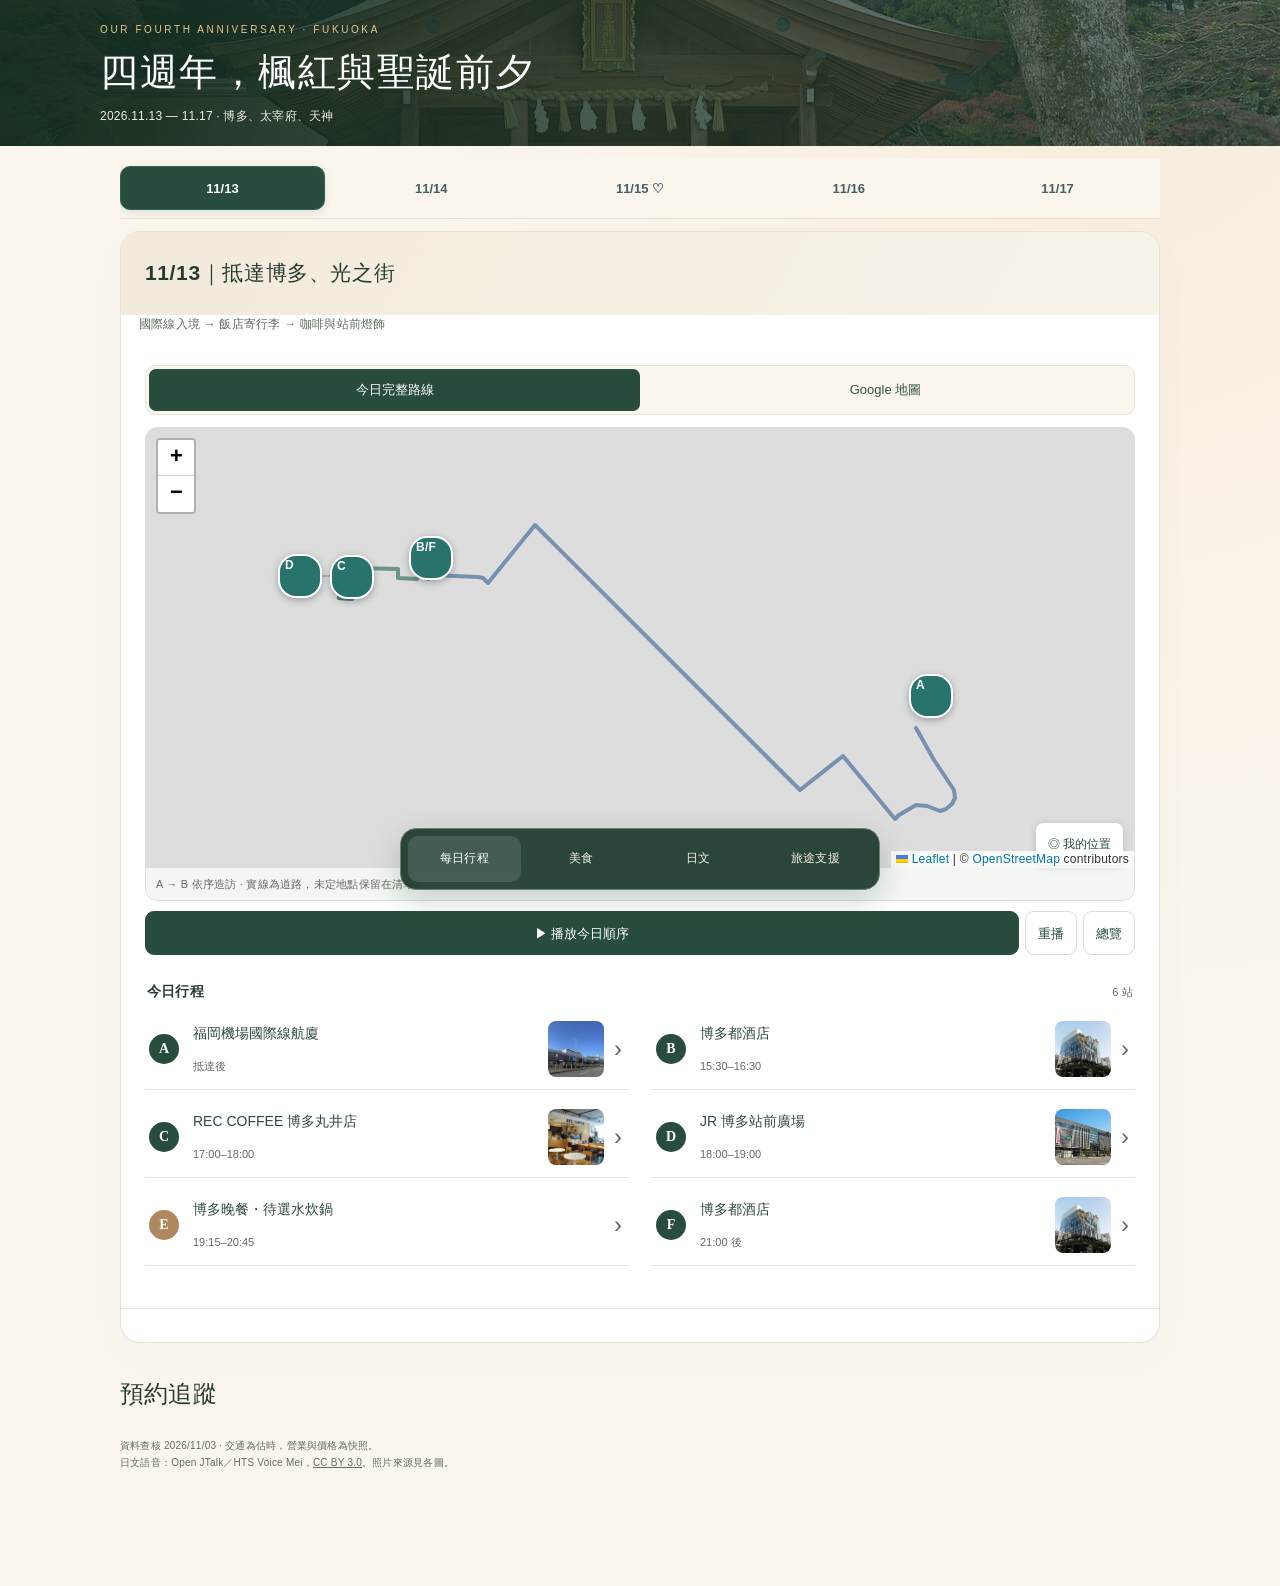
==== commit 24810868: "Add focused mobile views, checked 2026 schedules, place drawers and offline travel support" ====
--- a/offline.html
+++ b/offline.html
@@ -675,55 +675,15 @@
 
 button,a,summary{-webkit-tap-highlight-color:transparent}html{scroll-behavior:smooth;scroll-padding-top:80px}button,.mapbtn,.stoplinks>a,.stoplinks>button,.toolbar button,.bottomnav a{min-height:44px;touch-action:manipulation}.stoplinks>a,.stoplinks>button,.routebar a,.routebar button{display:inline-flex;align-items:center;justify-content:center}.mapmarker{min-height:0}.menubox summary{min-height:44px;align-content:center}.stop,.livepanel{min-width:0;overflow-wrap:anywhere}.phrase audio{max-width:100%}.bottomnav{padding-bottom:max(7px,env(safe-area-inset-bottom));bottom:max(12px,env(safe-area-inset-bottom))}.container{padding-bottom:calc(125px + env(safe-area-inset-bottom))}.bottomnav a{display:grid;place-items:center}.leaflet-control-zoom a{min-height:36px;min-width:36px;line-height:36px!important}.stoplinks .food-link{background:#f1e5d3;color:#8a5036}.menubox[hidden],.livepanel[hidden]{display:none!important}.livepanel .google-link{display:none!important}.recommend-status{background:#f4ead8;padding:12px;border-radius:9px;font-size:12px;color:#8a633b}@media(max-width:660px){.toolbar .printbutton{display:none}.toolbar{scroll-padding-inline:10px}.toolbar button{flex-shrink:0}.bottomnav{padding-bottom:max(6px,env(safe-area-inset-bottom))}.bottomnav a{min-height:46px}.dayhead p{line-height:1.8}.leaflet-control-zoom a{min-height:44px;min-width:44px;line-height:44px!important}.stoplinks>a,.stoplinks>button{min-height:44px;font-size:12px}.mapcaption{font-size:11px}.routebar a{min-height:44px}.phrase strong{font-size:17px}.summarynotes.guide-intro{font-size:12px}.summarynotes.guide-intro summary{min-height:44px;align-content:center}.hero .stats{padding-right:5px}}@media(max-width:360px){.bottomnav a{padding:8px;font-size:11px}.toolbar button{padding:9px 11px}.hero h1{font-size:31px}.dayhead h2{font-size:21px}.hotel{white-space:normal}.stop h3{font-size:15px}}@media(prefers-reduced-motion:reduce){html{scroll-behavior:auto}}
 </style>
-</head>
+<link rel="manifest" href="manifest.webmanifest"><link rel="icon" href="icon.svg"><meta name="theme-color" content="#284d3c"><meta name="apple-mobile-web-app-capable" content="yes"></head>
 <body>
 <header class="hero"><div class="eyebrow">OUR FOURTH ANNIVERSARY · FUKUOKA</div><h1>四週年，<br>楓紅與聖誕前夕</h1><p>2026.11.13（五）至 11.17（二）｜咖啡、海鮮、秋日散步與聖誕燈飾</p><div class="hero-note">Five autumn days, a little closer to you.</div><div class="stats"><span class="chip">2 人同行</span><span class="chip">博多 2 晚 · 天神 2 晚</span><span class="chip">每日字母地圖</span><span class="chip">分段交通估時</span><span class="chip">日文點餐 MP3</span></div></header>
 <main class="container" id="top"><div class="offlineinfo"><span class="offlinebadge" id="cache-status">旅途中也能隨手打開</span> 行程與點餐音檔可離線保存；即時地圖／評價需網路。</div><div class="notice"><b>交通說明：</b>每一列的「交通」是從上一個行程地點到本列地點。步行與車程依交通、天氣、候車及實際出入口而變動；同地點活動標示「原地」。11/15 晚餐保留紀念日驚喜。</div><details class="summarynotes guide-intro"><summary>使用說明・查證狀態・行程提醒</summary><b>這份行程怎麼用</b><ul><li>每天各一張互動地圖，A → B → C 依行程排序；點擊標記／地點卡可開啟 Google 地圖、評價與照片入口。</li><li>保留所有原稿時段與活動；回程飯店也列入。未知餐廳不放假標記，參道與河畔屬區域定位。所有座標未經即時店址核實。</li><li>Google Maps 星等、評論數與店家實拍須在線查看；本次製作環境無法連線核實，頁內不編造評分。部分景點可按鈕載入有來源的 Wikipedia 實景照片。</li><li>交通為規劃估算、非 2026/11/13–17 即時班表；包含候車的估時仍可能因七五三週末／市集活動增加。特別注意 11/14 太宰府行程與 11/16 公園至午餐的時間銜接。</li><li>聖誕市集與燈飾的 2026 開放日期及時間尚未核實。<a href="https://christmas-advent.jp/" target="_blank" rel="noopener">出發前查活動官網 ↗</a>。<a href="#order">前往餐廳推薦／日文點餐音檔 ↓</a></li></ul></details><nav class="toolbar" id="filters" aria-label="選擇行程日期"><button class="active" data-day="all">全部</button><button data-day="1">11/13</button><button data-day="2">11/14</button><button data-day="3">11/15 ♡</button><button data-day="4">11/16</button><button data-day="5">11/17</button><button class="printbutton" onclick="window.print()">列印／另存 PDF</button></nav>
-<section class="day" data-day="1"><div class="dayhead"><div><small>DAY 01 · FRIDAY</small><h2>11/13｜抵達博多、光之街</h2><p>先把工作留在台灣，輕鬆進入旅行節奏</p></div><span class="hotel">入住：博多都酒店（已訂）</span></div><details class="original"><summary>展開原始行程表（原稿估時與文字，未經本次查核）</summary><div class="tablewrap"><table><thead><tr><th>時間</th><th>行程</th><th>上一站 → 此站交通</th><th>距離估算</th><th>備註／狀態</th></tr></thead><tbody>
-<tr><td class="time">15:30–16:30</td><td class="activity">福岡機場 → 博多都酒店</td><td class="mode">計程車 15–25 分；或接駁車＋地鐵＋步行約 30–45 分</td><td class="dist">道路約 4–6 km</td><td class="note">抵達國際線、入境及行李時間另計；計程車較省力。<br><span class="tag done">飯店已訂</span></td></tr>
-<tr><td class="time">17:00–18:00</td><td class="activity">REC COFFEE 博多丸井店</td><td class="mode">步行約 4–7 分</td><td class="dist">約 300–500 m</td><td class="note">手沖咖啡、茶與甜點。</td></tr>
-<tr><td class="time">18:00–19:00</td><td class="activity">JR 博多站前「光之街」聖誕市集</td><td class="mode">步行約 2–4 分</td><td class="dist">約 150–300 m</td><td class="note">燈飾、熱飲、聖誕限定杯。</td></tr>
-<tr><td class="time">19:15–20:45</td><td class="activity">博多晚餐（待替換水炊鍋）</td><td class="mode">待選店後計算</td><td class="dist">待定</td><td class="note">水炊鍋長野未訂到，優先找替代水炊鍋。<br><span class="tag pending">尚未訂位</span></td></tr>
-<tr><td class="time">21:00 後</td><td class="activity">博多都酒店，泡湯休息</td><td class="mode">依晚餐店址；預留 10–20 分移動</td><td class="dist">待定</td><td class="note">不再排其他景點。</td></tr>
-</tbody></table></div></details><div class="links"><a target="_blank" href="https://www.google.com/maps/search/?api=1&query=Miyako+Hotel+Hakata">飯店地圖 ↗</a><a target="_blank" href="https://www.google.com/maps/search/?api=1&query=REC+COFFEE+Hakata+Marui">咖啡店地圖 ↗</a></div></section>
-<section class="day" data-day="2"><div class="dayhead"><div><small>DAY 02 · SATURDAY</small><h2>11/14｜太宰府、抹茶與海鮮</h2><p>神社秋景、參道茶屋，晚上回福岡吃海鮮</p></div><span class="hotel">住宿：博多都酒店</span></div><details class="original"><summary>展開原始行程表（原稿估時與文字，未經本次查核）</summary><div class="tablewrap"><table><thead><tr><th>時間</th><th>行程</th><th>上一站 → 此站交通</th><th>距離估算</th><th>備註／狀態</th></tr></thead><tbody>
-<tr><td class="time">09:00–10:00</td><td class="activity">早餐</td><td class="mode">飯店或步行 5–10 分</td><td class="dist">0–700 m</td><td class="note">依當天起床時間調整。</td></tr>
-<tr><td class="time">10:00–11:00</td><td class="activity">博多 → 竈門神社</td><td class="mode">計程車約 35–55 分；大眾運輸約 65–90 分</td><td class="dist">道路約 19–23 km</td><td class="note">建議計程車或包車；大眾交通需轉乘到太宰府再搭巴士／計程車。</td></tr>
-<tr><td class="time">11:00–12:00</td><td class="activity">竈門神社</td><td class="mode">原地步行</td><td class="dist">園區內</td><td class="note">賞秋景、結緣御守；紅葉依實際天氣。</td></tr>
-<tr><td class="time">12:15–14:30</td><td class="activity">太宰府天滿宮與參道午餐</td><td class="mode">計程車約 8–12 分；或步行下坡約 30–40 分</td><td class="dist">約 2–3 km</td><td class="note">抹茶、梅枝餅、參道散步。</td></tr>
-<tr><td class="time">14:30–15:30</td><td class="activity">參道茶屋及伴手禮</td><td class="mode">步行</td><td class="dist">約 0.5–1 km</td><td class="note">留白，不趕行程。</td></tr>
-<tr><td class="time">15:30–17:00</td><td class="activity">返回博多都酒店</td><td class="mode">大眾運輸約 55–75 分；計程車約 35–55 分</td><td class="dist">道路約 18–22 km</td><td class="note">預留晚間換裝與休息。</td></tr>
-<tr><td class="time">18:00–20:00</td><td class="activity">Seimonbarai 海鮮居酒屋</td><td class="mode">計程車約 10–15 分；地鐵＋步行約 15–25 分</td><td class="dist">道路約 2–3 km</td><td class="note">玄界灘海鮮、刺身、熟食。<br><span class="tag pending">尚未確認訂位</span></td></tr>
-<tr><td class="time">20:00–20:40</td><td class="activity">中洲川端河畔散步</td><td class="mode">步行約 5–10 分</td><td class="dist">約 300–700 m</td><td class="note">夜景拍照；回博多飯店計程車約 10–15 分。</td></tr>
-</tbody></table></div></details><div class="links"><a target="_blank" href="https://www.google.com/maps/search/?api=1&query=Kamado+Shrine+Dazaifu">竈門神社地圖 ↗</a><a target="_blank" href="https://www.google.com/maps/search/?api=1&query=Seimonbarai+Fukuoka">Seimonbarai 地圖 ↗</a></div></section>
-<section class="day" data-day="3"><div class="dayhead"><div><small>DAY 03 · SUNDAY</small><h2>11/15｜四週年紀念日</h2><p>舒服地度過一整天，晚餐留給驚喜</p></div><span class="hotel">入住：ONE FUKUOKA HOTEL（已訂）</span></div><details class="original"><summary>展開原始行程表（原稿估時與文字，未經本次查核）</summary><div class="tablewrap"><table><thead><tr><th>時間</th><th>行程</th><th>上一站 → 此站交通</th><th>距離估算</th><th>備註／狀態</th></tr></thead><tbody>
-<tr><td class="time">09:30–11:00</td><td class="activity">早餐、整理行李、退房</td><td class="mode">飯店內</td><td class="dist">原地</td><td class="note">不趕早。</td></tr>
-<tr><td class="time">11:00–12:00</td><td class="activity">移動至 ONE FUKUOKA HOTEL</td><td class="mode">計程車約 12–20 分；地鐵＋步行約 15–25 分</td><td class="dist">道路約 3–4 km</td><td class="note">先寄放行李，實際入住依飯店時間。<br><span class="tag done">飯店已訂</span></td></tr>
-<tr><td class="time">12:00–13:30</td><td class="activity">天神午餐與咖啡</td><td class="mode">步行約 5–15 分</td><td class="dist">約 300–1000 m</td><td class="note">餐廳彈性選擇。</td></tr>
-<tr><td class="time">14:00–16:30</td><td class="activity">飯店休息與設施</td><td class="mode">步行回飯店約 5–15 分</td><td class="dist">約 300–1000 m</td><td class="note">客房、浴缸、住客空間。</td></tr>
-<tr><td class="time">16:30–17:30</td><td class="activity">天神抹茶／逛街，或繼續飯店時光</td><td class="mode">步行約 5–10 分</td><td class="dist">約 300–700 m</td><td class="note">不強制塞行程。</td></tr>
-<tr><td class="time">18:00–20:30</td><td class="activity">四週年紀念晚餐</td><td class="mode">視當日安排，預留 15–25 分移動</td><td class="dist">保留驚喜</td><td class="note"><span class="tag secret">紀念日安排</span></td></tr>
-<tr><td class="time">20:30 後</td><td class="activity">THE ROOF／飯店夜景</td><td class="mode">回 ONE FUKUOKA HOTEL</td><td class="dist">依前一站</td><td class="note">若營業與座位允許，喝杯飲品結束這天。</td></tr>
-</tbody></table></div></details><div class="links"><a target="_blank" href="https://www.google.com/maps/search/?api=1&query=ONE+FUKUOKA+HOTEL">ONE FUKUOKA HOTEL 地圖 ↗</a></div></section>
-<section class="day" data-day="4"><div class="dayhead"><div><small>DAY 04 · MONDAY</small><h2>11/16｜六本松、大濠公園、牛腸鍋</h2><p>文青街區與湖景，晚上接聖誕燈飾</p></div><span class="hotel">住宿：ONE FUKUOKA HOTEL</span></div><details class="original"><summary>展開原始行程表（原稿估時與文字，未經本次查核）</summary><div class="tablewrap"><table><thead><tr><th>時間</th><th>行程</th><th>上一站 → 此站交通</th><th>距離估算</th><th>備註／狀態</th></tr></thead><tbody>
-<tr><td class="time">09:30–10:00</td><td class="activity">天神 → AMAM DACOTAN 六本松本店</td><td class="mode">計程車約 12–20 分；地鐵＋步行約 20–30 分</td><td class="dist">道路約 3–4 km</td><td class="note">熱門麵包店，可能候位。</td></tr>
-<tr><td class="time">10:00–10:45</td><td class="activity">AMAM DACOTAN 購買麵包</td><td class="mode">原地</td><td class="dist">原地</td><td class="note">可外帶至公園。</td></tr>
-<tr><td class="time">10:45–12:15</td><td class="activity">大濠公園散步、湖景</td><td class="mode">步行約 12–20 分（依公園入口）</td><td class="dist">約 0.9–1.5 km</td><td class="note">湖畔散步、拍照與休息。</td></tr>
-<tr><td class="time">12:30–14:00</td><td class="activity">Fish Man（魚男）海鮮午餐</td><td class="mode">計程車約 10–15 分；步行約 25–35 分</td><td class="dist">約 2–2.5 km</td><td class="note">創意海鮮；先確認午餐是否接受預約。<br><span class="tag pending">待確認</span></td></tr>
-<tr><td class="time">14:30–17:45</td><td class="activity">ONE FUKUOKA HOTEL 休息</td><td class="mode">步行約 10–15 分</td><td class="dist">約 0.8–1.2 km</td><td class="note">晚餐前保留完整休息時間。</td></tr>
-<tr><td class="time">18:30–20:00</td><td class="activity">博多牛腸鍋 山中赤坂店</td><td class="mode">計程車約 8–12 分；步行約 15–20 分</td><td class="dist">約 1.2–1.6 km</td><td class="note">招牌味噌牛腸鍋。<br><span class="tag done">已訂位</span></td></tr>
-<tr><td class="time">20:00–20:40</td><td class="activity">大名花園城市聖誕燈飾</td><td class="mode">步行約 8–12 分</td><td class="dist">約 600–900 m</td><td class="note">馬車燈飾與城市廣場。</td></tr>
-<tr><td class="time">20:40–21:30</td><td class="activity">天神市役所西側聖誕市集</td><td class="mode">步行約 12–17 分</td><td class="dist">約 0.9–1.2 km</td><td class="note">熱紅酒、聖誕小屋和限定杯；平日營業至 23:00。</td></tr>
-<tr><td class="time">21:30 後</td><td class="activity">天神中央公園（選去）／回飯店</td><td class="mode">公園約步行 5–8 分；回飯店約 5–10 分</td><td class="dist">約 300–700 m</td><td class="note">視體力決定，不必全部跑完。</td></tr>
-</tbody></table></div></details><div class="links"><a target="_blank" href="https://www.google.com/maps/search/?api=1&query=AMAM+DACOTAN+Ropponmatsu">AMAM DACOTAN 地圖 ↗</a><a target="_blank" href="https://www.google.com/maps/search/?api=1&query=Hakata+Motsunabe+Yamanaka+Akasaka">山中赤坂店地圖 ↗</a><a target="_blank" href="https://christmas-advent.jp/fukuoka-tenjin/">天神聖誕市集官網 ↗</a></div></section>
-<section class="day" data-day="5"><div class="dayhead"><div><small>DAY 05 · TUESDAY</small><h2>11/17｜拉麵與最後的咖啡</h2><p>收拾伴手禮，留足機場交通時間</p></div><span class="hotel">19:20 長榮班機返台</span></div><details class="original"><summary>展開原始行程表（原稿估時與文字，未經本次查核）</summary><div class="tablewrap"><table><thead><tr><th>時間</th><th>行程</th><th>上一站 → 此站交通</th><th>距離估算</th><th>備註／狀態</th></tr></thead><tbody>
-<tr><td class="time">09:30–10:30</td><td class="activity">早餐、退房、寄放行李</td><td class="mode">飯店內</td><td class="dist">原地</td><td class="note">行李寄放請先向飯店確認。</td></tr>
-<tr><td class="time">11:00–12:00</td><td class="activity">ShinShin 福岡 PARCO 店拉麵</td><td class="mode">步行約 5–10 分</td><td class="dist">約 350–650 m</td><td class="note">現場排隊，營業狀況出發前再確認。<br><span class="tag free">現場候位</span></td></tr>
-<tr><td class="time">12:00–14:30</td><td class="activity">天神購物、咖啡／抹茶採買</td><td class="mode">商圈步行約 5–15 分</td><td class="dist">約 0.5–1.5 km</td><td class="note">咖啡豆、茶粉、伴手禮。</td></tr>
-<tr><td class="time">14:30–15:00</td><td class="activity">返回 ONE FUKUOKA HOTEL 領行李</td><td class="mode">步行約 5–15 分</td><td class="dist">約 0.4–1 km</td><td class="note">準時離開商圈。</td></tr>
-<tr><td class="time">15:00–16:00</td><td class="activity">天神 → 福岡機場國際線航廈</td><td class="mode">計程車約 20–35 分；或地鐵約 11 分＋國內線到國際線接駁及步行約 20–35 分</td><td class="dist">道路約 7–9 km</td><td class="note">地鐵只到國內線，須轉免費航廈接駁車；交通時間含緩衝估算。</td></tr>
-<tr><td class="time">19:20</td><td class="activity">長榮航空返台</td><td class="mode">機場報到、安檢、出境</td><td class="dist">原地</td><td class="note">建議約 16:00 前到國際線，留足報到時間。</td></tr>
-</tbody></table></div></details><div class="links"><a target="_blank" href="https://www.google.com/maps/search/?api=1&query=ShinShin+Fukuoka+PARCO">ShinShin PARCO 地圖 ↗</a><a target="_blank" href="https://www.fukuoka-airport.jp/en/access/bus.html">福岡機場交通資訊 ↗</a></div></section>
+<section class="day" data-day="1"><div class="dayhead"><div><small>DAY 01 · FRIDAY</small><h2>11/13｜抵達博多、光之街</h2><p>先把工作留在台灣，輕鬆進入旅行節奏</p></div><span class="hotel">入住：博多都酒店（已訂）</span></div><div class="links"><a target="_blank" href="https://www.google.com/maps/search/?api=1&query=Miyako+Hotel+Hakata">飯店地圖 ↗</a><a target="_blank" href="https://www.google.com/maps/search/?api=1&query=REC+COFFEE+Hakata+Marui">咖啡店地圖 ↗</a></div></section>
+<section class="day" data-day="2"><div class="dayhead"><div><small>DAY 02 · SATURDAY</small><h2>11/14｜太宰府、抹茶與海鮮</h2><p>神社秋景、參道茶屋，晚上回福岡吃海鮮</p></div><span class="hotel">住宿：博多都酒店</span></div><div class="links"><a target="_blank" href="https://www.google.com/maps/search/?api=1&query=Kamado+Shrine+Dazaifu">竈門神社地圖 ↗</a><a target="_blank" href="https://www.google.com/maps/search/?api=1&query=Seimonbarai+Fukuoka">Seimonbarai 地圖 ↗</a></div></section>
+<section class="day" data-day="3"><div class="dayhead"><div><small>DAY 03 · SUNDAY</small><h2>11/15｜四週年紀念日</h2><p>舒服地度過一整天，晚餐留給驚喜</p></div><span class="hotel">入住：ONE FUKUOKA HOTEL（已訂）</span></div><div class="links"><a target="_blank" href="https://www.google.com/maps/search/?api=1&query=ONE+FUKUOKA+HOTEL">ONE FUKUOKA HOTEL 地圖 ↗</a></div></section>
+<section class="day" data-day="4"><div class="dayhead"><div><small>DAY 04 · MONDAY</small><h2>11/16｜六本松、大濠公園、牛腸鍋</h2><p>文青街區與湖景，晚上接聖誕燈飾</p></div><span class="hotel">住宿：ONE FUKUOKA HOTEL</span></div><div class="links"><a target="_blank" href="https://www.google.com/maps/search/?api=1&query=AMAM+DACOTAN+Ropponmatsu">AMAM DACOTAN 地圖 ↗</a><a target="_blank" href="https://www.google.com/maps/search/?api=1&query=Hakata+Motsunabe+Yamanaka+Akasaka">山中赤坂店地圖 ↗</a><a target="_blank" href="https://christmas-advent.jp/fukuoka-tenjin/">天神聖誕市集官網 ↗</a></div></section>
+<section class="day" data-day="5"><div class="dayhead"><div><small>DAY 05 · TUESDAY</small><h2>11/17｜拉麵與最後的咖啡</h2><p>收拾伴手禮，留足機場交通時間</p></div><span class="hotel">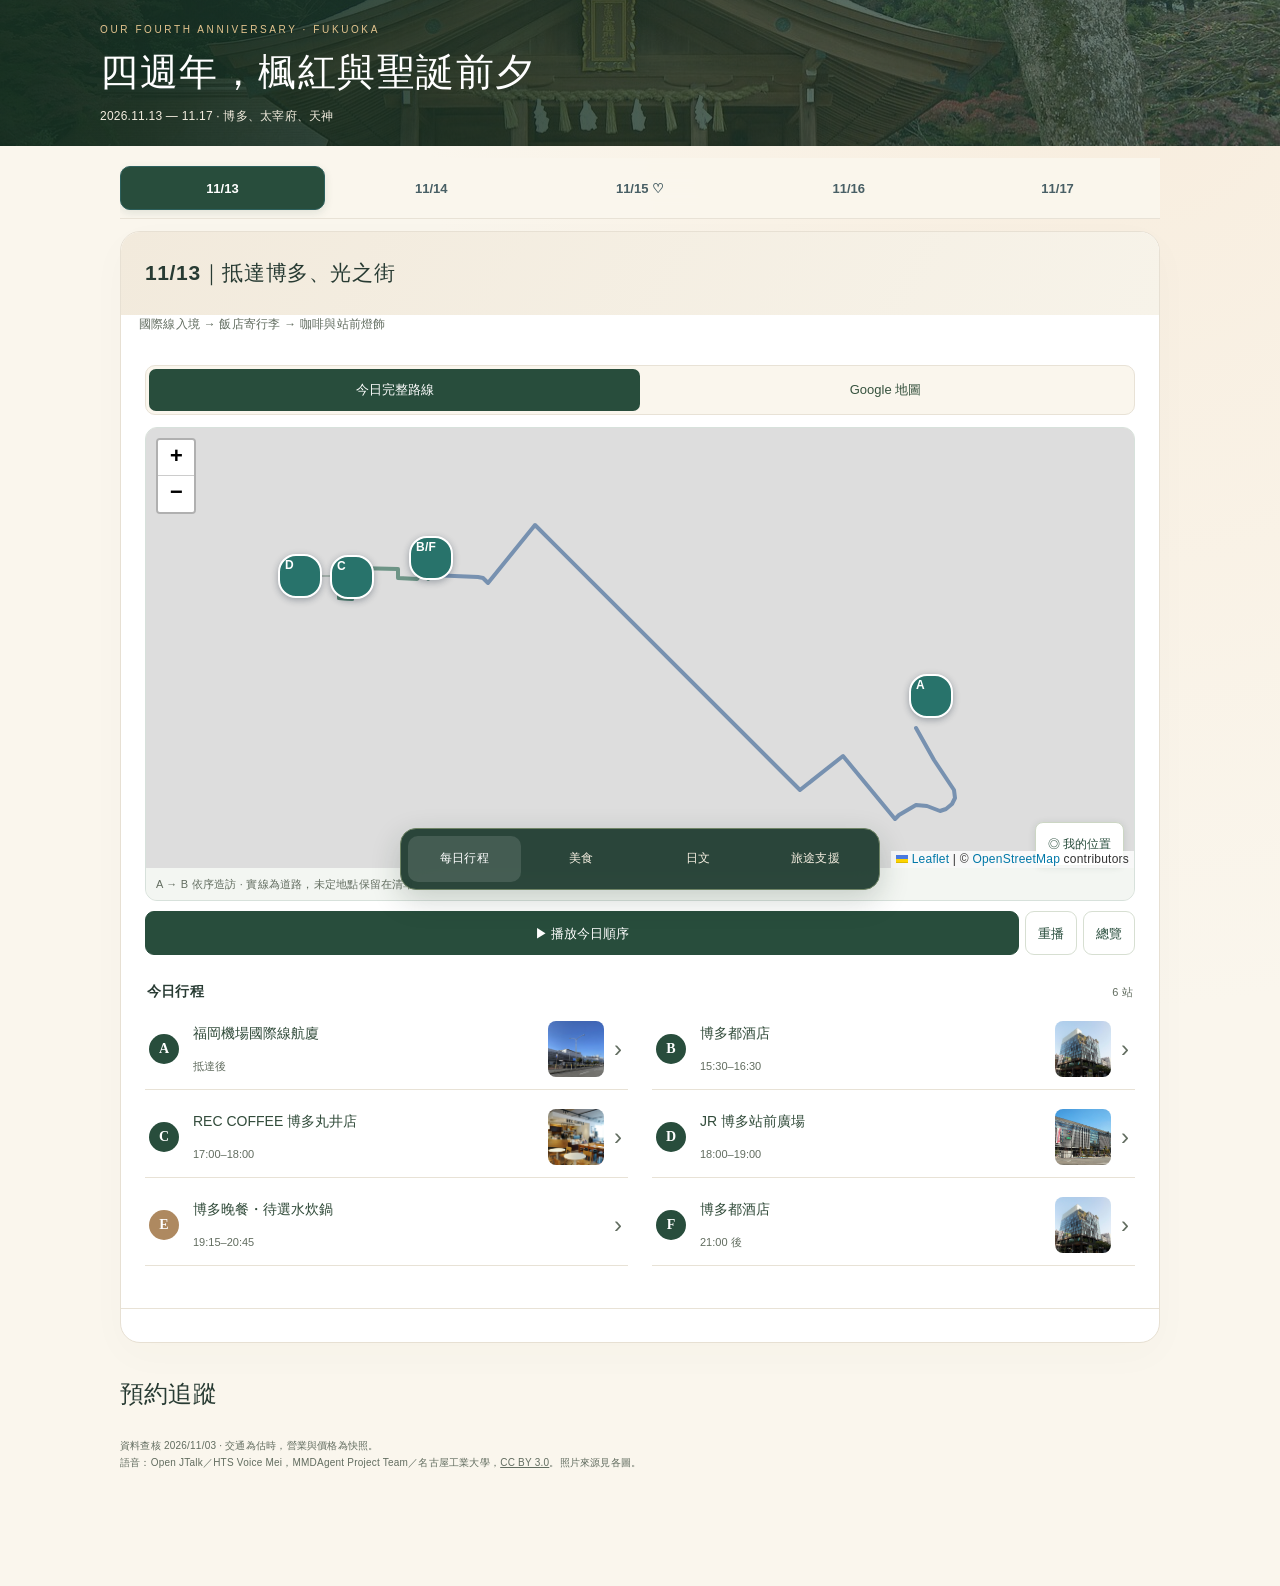
